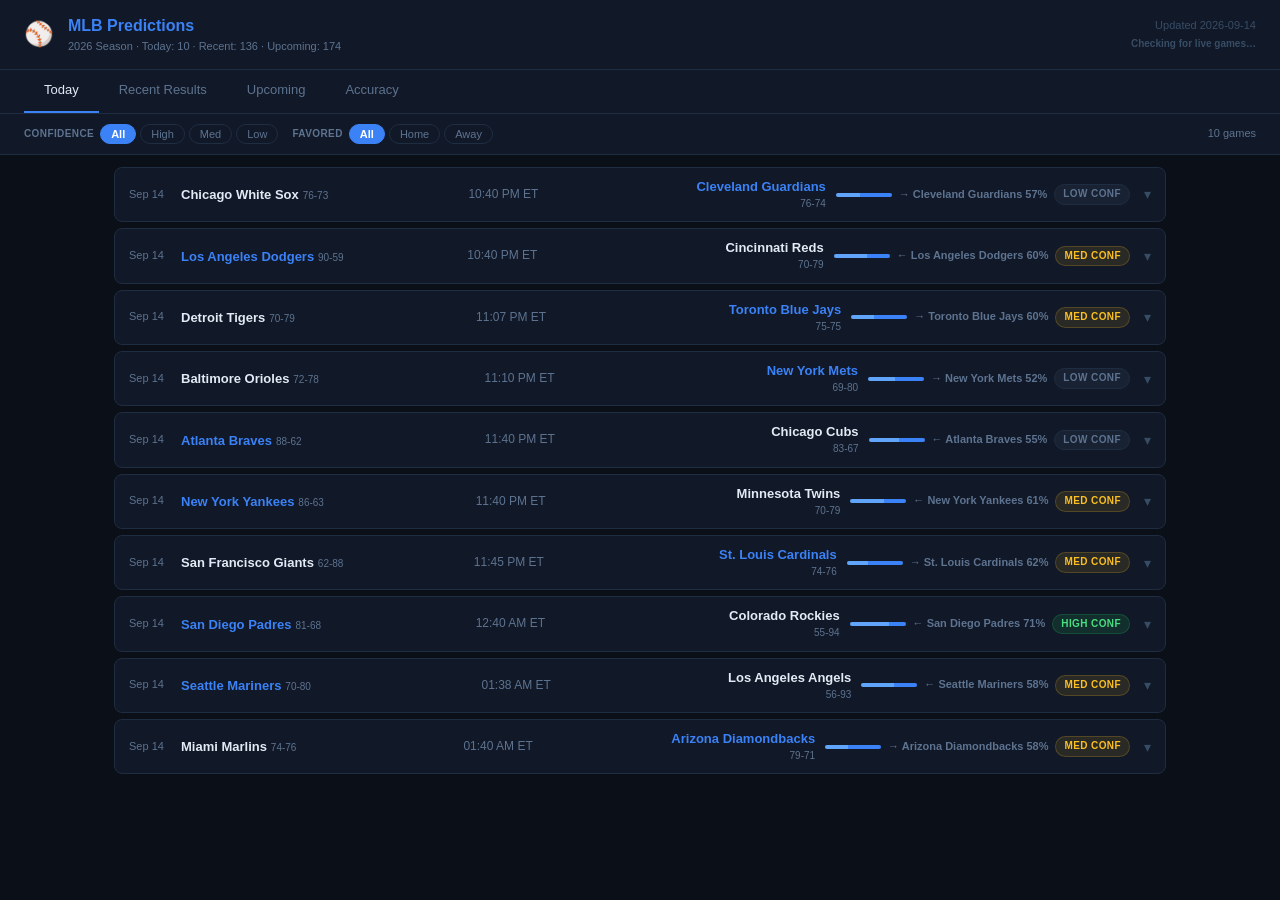
==== mlb.html @ 91c8cdf3 "Auto-refresh: MLB/NHL/NBA/NFL predictions 2026-09-14" ====
<!DOCTYPE html>
<html lang="en">
<head>
<meta charset="UTF-8">
<meta name="viewport" content="width=device-width, initial-scale=1.0">
<title>MLB Predictions — 2026 Season</title>
<style>:root {
  --bg:     #0b0f17;
  --bg2:    #111827;
  --bg3:    #1a2235;
  --border: #1f2d42;
  --text:   #e2eaf5;
  --muted:  #5d7390;
  --dim:    #374d66;
}
*, *::before, *::after { box-sizing: border-box; margin: 0; padding: 0; }
body {
  background: var(--bg); color: var(--text);
  font-family: -apple-system, BlinkMacSystemFont, "Segoe UI", sans-serif;
  font-size: 14px; line-height: 1.45;
}

/* ── Header ── */
.page-header {
  display: flex; align-items: center; gap: 14px;
  padding: 14px 24px; background: var(--bg2);
  border-bottom: 1px solid var(--border);
}
.hdr-emoji { font-size: 24px; }
.hdr-info  { flex: 1; }
.hdr-name  { font-size: 16px; font-weight: 700; color: #3b82f6; }
.hdr-sub   { font-size: 11px; color: var(--muted); margin-top: 2px; }
.hdr-right { display: flex; flex-direction: column; align-items: flex-end; gap: 3px; }
.hdr-date  { font-size: 11px; color: var(--dim); }
.live-status { font-size: 10px; font-weight: 700; color: var(--dim); transition: color .3s; }
.live-status.is-live { color: #4ade80; }

/* ── Sub-nav ── */
.sub-nav {
  display: flex; background: var(--bg2);
  border-bottom: 1px solid var(--border); padding: 0 24px;
}
.sub-tab {
  padding: 11px 20px; font-size: 13px; font-weight: 500; color: var(--muted);
  border-bottom: 2px solid transparent; cursor: pointer;
  transition: color .15s, border-color .15s; user-select: none; white-space: nowrap;
}
.sub-tab:hover { color: var(--text); }
.sub-tab.active { color: var(--text); border-color: #3b82f6; }
.sub-panel { display: none; }
.sub-panel.active { display: block; }

/* ── Filter bar ── */
.filter-bar {
  display: flex; flex-wrap: wrap; align-items: center; gap: 6px 14px;
  padding: 10px 24px; background: var(--bg2);
  border-bottom: 1px solid var(--border);
  position: sticky; top: 0; z-index: 10;
}
.fg { display: flex; align-items: center; gap: 4px; }
.fl { font-size: 10px; font-weight: 700; color: var(--muted);
      text-transform: uppercase; letter-spacing: .4px; margin-right: 2px; white-space: nowrap; }
.fb {
  font-size: 11px; font-weight: 500; padding: 3px 10px; border-radius: 20px;
  background: transparent; color: var(--muted);
  border: 1px solid var(--border); cursor: pointer; transition: all .15s; white-space: nowrap;
}
.fb:hover  { color: var(--text); border-color: var(--dim); }
.fb.active { background: #3b82f6; color: #fff; border-color: #3b82f6; font-weight: 600; }
.team-select {
  font-size: 11px; padding: 3px 8px; border-radius: 6px;
  background: var(--bg3); color: var(--text);
  border: 1px solid var(--border); cursor: pointer; max-width: 180px;
}
.team-search {
  font-size: 11px; padding: 3px 10px; border-radius: 6px;
  background: var(--bg3); color: var(--text);
  border: 1px solid var(--border); width: 150px; outline: none;
}
.team-search::placeholder { color: var(--muted); }
.game-count { margin-left: auto; font-size: 11px; color: var(--muted); white-space: nowrap; }

/* ── Game list ── */
.game-list { max-width: 1100px; margin: 0 auto; padding: 12px 24px 32px; }

/* ── Game row ── */
.game-row {
  background: var(--bg2); border: 1px solid var(--border);
  border-radius: 8px; margin-bottom: 6px; overflow: hidden; transition: border-color .15s;
}
.game-row:hover { border-color: #3b82f6aa; }
.game-row.is-live { border-color: rgba(74,222,128,.4); }
@keyframes flash { 0%,100%{opacity:1;} 50%{opacity:.5;} }
.game-row.just-updated { animation: flash .5s ease; }

.row-main {
  display: flex; align-items: center; gap: 10px;
  padding: 10px 14px; cursor: pointer; user-select: none;
}
.row-main:hover { background: rgba(255,255,255,.02); }

.row-date { font-size: 11px; color: var(--muted); min-width: 42px; flex-shrink: 0; }

.row-teams { display: flex; align-items: center; gap: 8px; flex: 1; min-width: 0; }
.row-team  { flex: 1; min-width: 0; }
.row-team.right { align-items: flex-end; display: flex; flex-direction: column; }
.rtn {
  font-size: 13px; font-weight: 600; white-space: nowrap;
  overflow: hidden; text-overflow: ellipsis; color: var(--text);
}
.row-team.fav    .rtn { color: #3b82f6; }
.row-team.winner .rtn { color: #4ade80; }
.rrec { font-size: 10px; color: var(--muted); }

.row-score, .row-time {
  flex-shrink: 0; text-align: center; min-width: 82px; padding: 0 6px;
}
.sc      { font-size: 16px; font-weight: 700; letter-spacing: -.3px; display: block; }
.sc.live { color: #4ade80; }
.sc-lbl  { font-size: 9px; color: var(--muted); text-transform: uppercase; letter-spacing: .7px; }
.row-time { font-size: 12px; color: var(--muted); }
.live-badge-inline { font-size: 9px; font-weight: 800; color: #4ade80; display: block;
                     letter-spacing: .5px; animation: pulse 1.4s ease-in-out infinite; }
.status-line { font-size: 10px; color: var(--muted); display: block; margin-top: 1px; }

.row-meta { display: flex; align-items: center; gap: 7px; flex-shrink: 0; }
.row-bar  { width: 56px; height: 4px; border-radius: 2px;
            background: var(--border); overflow: hidden; display: flex; }
.rb-away  { background: #60a5fa; height: 100%; }
.rb-home  { background: #3b82f6; height: 100%; flex: 1; }
.row-pick { font-size: 11px; font-weight: 600; color: var(--muted); white-space: nowrap; min-width: 84px; }
.result-area { display: flex; align-items: center; }
.expand-btn { font-size: 14px; color: var(--dim); transition: transform .2s; flex-shrink: 0; }
.row-main.open .expand-btn { transform: rotate(180deg); }

/* ── Row detail ── */
.row-detail { display: none; border-top: 1px solid var(--border); }
.row-detail.open { display: block; }
.detail-inner { padding: 14px 16px 16px; }

/* Pre-game stats table */
.detail-stats { width: 100%; border-collapse: collapse; max-width: 520px; margin: 0 auto; }
.detail-stats th {
  font-size: 10px; font-weight: 700; color: var(--muted);
  text-transform: uppercase; letter-spacing: .4px; padding: 0 0 8px;
}
.ds-away { width: 30%; text-align: left;  font-weight: 600; color: var(--muted); }
.ds-home { width: 30%; text-align: right; font-weight: 600; color: var(--muted); }
.ds-lbl  { width: 40%; text-align: center; font-size: 10px; font-weight: 600;
           color: var(--dim); text-transform: uppercase; letter-spacing: .35px; }
.detail-stats th.ds-away { text-align: left; }
.detail-stats th.ds-home { text-align: right; }
.detail-stats td { padding: 3px 0; font-size: 12px; }
.detail-stats td.better { color: #3b82f6 !important; }
.detail-stats td.worse  { color: var(--dim) !important; }

/* Live boxscore */
.boxscore { max-width: 600px; margin: 0 auto; }
.bs-section { margin-bottom: 14px; }
.bs-title { font-size: 10px; font-weight: 700; color: var(--muted);
            text-transform: uppercase; letter-spacing: .5px; margin-bottom: 6px; }
.linescore { width: 100%; border-collapse: collapse; font-size: 12px; margin-bottom: 12px; }
.linescore th { text-align: center; padding: 3px 6px; font-size: 10px; font-weight: 700;
                color: var(--muted); border-bottom: 1px solid var(--border); }
.linescore th.ls-team { text-align: left; }
.linescore td { text-align: center; padding: 4px 6px; }
.linescore td.ls-team { text-align: left; font-weight: 600; font-size: 12px; }
.linescore td.ls-total { font-weight: 700; color: var(--text); border-left: 1px solid var(--border); }
.linescore tr:last-child td { border-top: 1px solid var(--border); }
.linescore td.cur-period { background: rgba(255,255,255,.04); }

.stat-blocks { display: grid; grid-template-columns: 1fr 1fr; gap: 10px; }
.stat-block { background: var(--bg3); border-radius: 6px; padding: 10px 12px; }
.stat-block-title { font-size: 10px; font-weight: 700; color: var(--muted);
                    text-transform: uppercase; letter-spacing: .4px; margin-bottom: 6px; }
.player-stat { display: flex; justify-content: space-between; font-size: 11px;
               padding: 2px 0; border-bottom: 1px solid var(--border); }
.player-stat:last-child { border-bottom: none; }
.ps-name { color: var(--text); font-weight: 500; }
.ps-val  { color: #3b82f6; font-weight: 700; font-size: 10px; font-variant-numeric: tabular-nums; }
.bs-loading { text-align: center; padding: 20px; color: var(--muted); font-size: 12px; }
.bs-divider { border: none; border-top: 1px solid var(--border); margin: 10px 0; }

/* ── Pills ── */
.pill {
  font-size: 10px; font-weight: 700; letter-spacing: .4px;
  padding: 2px 8px; border-radius: 20px; text-transform: uppercase; white-space: nowrap;
}
.conf-high    { background: rgba(34,197,94,.13);  color: #4ade80; border: 1px solid rgba(34,197,94,.22); }
.conf-med     { background: rgba(251,191,36,.1);  color: #fbbf24; border: 1px solid rgba(251,191,36,.2); }
.conf-low     { background: rgba(93,115,144,.1);  color: var(--muted); border: 1px solid var(--border); }
.pill-correct { background: rgba(34,197,94,.13);  color: #4ade80; border: 1px solid rgba(34,197,94,.22); }
.pill-wrong   { background: rgba(239,68,68,.13);  color: #f87171; border: 1px solid rgba(239,68,68,.22); }
.pill-live    { background: rgba(74,222,128,.15); color: #4ade80; border: 1px solid rgba(74,222,128,.3);
                animation: pulse 1.8s ease-in-out infinite; }
@keyframes pulse { 0%,100%{opacity:1;} 50%{opacity:.4;} }

/* ── Accuracy tab ── */
.acc-grid {
  display: grid; grid-template-columns: repeat(auto-fill, minmax(130px,1fr));
  gap: 10px; max-width: 900px; margin: 20px auto 0; padding: 0 24px;
}
.acc-card { background: var(--bg2); border: 1px solid var(--border);
            border-radius: 10px; padding: 14px 12px; text-align: center; }
.acc-card.acc-hi .acc-big { color: #4ade80; }
.acc-card.acc-md .acc-big { color: #fbbf24; }
.acc-card.acc-lo .acc-big { color: var(--muted); }
.acc-big { font-size: 22px; font-weight: 700; }
.acc-lbl { font-size: 10px; color: var(--muted); margin-top: 4px; }

.acc-section-tabs {
  display: flex; gap: 2px; padding: 14px 24px 0; border-bottom: 1px solid var(--border);
  background: var(--bg);
}
.acc-stab {
  padding: 8px 18px; font-size: 13px; font-weight: 500; color: var(--muted);
  border: 1px solid var(--border); border-bottom: none; border-radius: 6px 6px 0 0;
  cursor: pointer; background: var(--bg2); transition: all .15s;
}
.acc-stab.active { color: var(--text); background: var(--bg3); border-color: #3b82f6; }

.acc-table { width: 100%; border-collapse: collapse; font-size: 13px; }
.acc-table th {
  text-align: left; padding: 9px 14px; color: var(--muted);
  border-bottom: 1px solid var(--border);
  font-size: 10px; font-weight: 700; text-transform: uppercase; letter-spacing: .4px;
  cursor: pointer; white-space: nowrap;
}
.acc-table th:hover { color: var(--text); }
.acc-table td { padding: 9px 14px; border-bottom: 1px solid var(--border); font-size: 12px; }
.acc-table tr:last-child td { border-bottom: none; }
.acc-table tr:hover td { background: var(--bg3); }
.acc-ok   { color: #4ade80; font-weight: 700; }
.acc-warn { color: #fbbf24; font-weight: 700; }
.acc-no   { color: #f87171; font-weight: 700; }
.prob-txt { color: var(--muted); font-size: 11px; }
.vs-sep   { color: var(--dim); font-size: 10px; }
.matchup-cell { font-size: 12px; }
.team-name-cell { font-weight: 600; }

/* ── Empty ── */
.empty { text-align: center; padding: 80px 20px; color: var(--muted); font-size: 15px; }
.e-icon { font-size: 36px; display: block; margin-bottom: 10px; opacity: .3; }

@media (max-width: 700px) {
  .row-bar, .row-date { display: none; }
  .row-pick { min-width: 70px; font-size: 10px; }
  .game-list { padding: 8px 12px 24px; }
  .filter-bar { padding: 8px 12px; }
  .stat-blocks { grid-template-columns: 1fr; }
}
</style>
</head>
<body data-sport="mlb" data-espn-path="baseball/mlb">

<div class="page-header">
  <div class="hdr-emoji">⚾</div>
  <div class="hdr-info">
    <div class="hdr-name">MLB Predictions</div>
    <div class="hdr-sub">2026 Season  ·  Today: 10  ·  Recent: 136  ·  Upcoming: 174</div>
  </div>
  <div class="hdr-right">
    <div class="hdr-date">Updated 2026-09-14</div>
    <div class="live-status" id="live-indicator">Checking for live games…</div>
  </div>
</div>

<div class="sub-nav">
  <div class="sub-tab active" onclick="sw(this,'today')">Today</div>
  <div class="sub-tab" onclick="sw(this,'recent')">Recent Results</div>
  <div class="sub-tab" onclick="sw(this,'upcoming')">Upcoming</div>
  <div class="sub-tab" onclick="sw(this,'accuracy')">Accuracy</div>
</div>

<div id="tab-today"    class="sub-panel active"><div class="filter-bar" id="fb-today"><div class="fg"><span class="fl">Confidence</span><button class="fb active" data-tab="today" data-filter="conf" data-value="all" onclick="setFilter(this)">All</button><button class="fb" data-tab="today" data-filter="conf" data-value="high" onclick="setFilter(this)">High</button><button class="fb" data-tab="today" data-filter="conf" data-value="med" onclick="setFilter(this)">Med</button><button class="fb" data-tab="today" data-filter="conf" data-value="low" onclick="setFilter(this)">Low</button></div><div class="fg"><span class="fl">Favored</span><button class="fb active" data-tab="today" data-filter="pick" data-value="all" onclick="setFilter(this)">All</button><button class="fb" data-tab="today" data-filter="pick" data-value="home" onclick="setFilter(this)">Home</button><button class="fb" data-tab="today" data-filter="pick" data-value="away" onclick="setFilter(this)">Away</button></div><span class="game-count" id="count-today">10 games</span></div><div class="game-list" id="list-today"><div class="game-row"
     data-conf="low"
     data-pick="home"
     data-result=""
     data-date="2026-09-14"
     data-status="scheduled"
     data-game-id="401816934"
     data-away="Chicago White Sox"
     data-home="Cleveland Guardians"
     data-pred="home"
     data-espn-path="baseball/mlb">
  <div class="row-main" onclick="toggleRow('det-today-0',this,'401816934','scheduled')">
    <span class="row-date">Sep 14</span>
    <div class="row-teams">
      <div class="row-team">
        <span class="rtn">Chicago White Sox</span>
        <span class="rrec">76-73</span>
      </div>
      <div class="row-time" id="ctr-401816934">10:40 PM ET</div>
      <div class="row-team right fav">
        <span class="rtn">Cleveland Guardians</span>
        <span class="rrec">76-74</span>
      </div>
    </div>
    <div class="row-meta">
      <div class="row-bar"><div class="rb-away" style="width:43.4%"></div><div class="rb-home" style="width:56.6%"></div></div>
      <span class="row-pick">→ Cleveland Guardians 57%</span>
      <span class="pill conf-low">LOW CONF</span>
      <span class="result-area"></span>
      <span class="expand-btn">▾</span>
    </div>
  </div>
  <div class="row-detail" id="det-today-0">
    <div class="detail-inner"><table class="detail-stats pregame-stats">
      <thead><tr>
        <th class="ds-away">Chicago White Sox</th>
        <th class="ds-lbl">SEASON STATS</th>
        <th class="ds-home">Cleveland Guardians</th>
      </tr></thead>
      <tbody><tr><td class="ds-away better">0.510</td><td class="ds-lbl">Win%</td><td class="ds-home worse">0.507</td></tr><tr><td class="ds-away better">0.523</td><td class="ds-lbl">Pyth Win%</td><td class="ds-home worse">0.495</td></tr><tr><td class="ds-away better">0.230</td><td class="ds-lbl">Run Diff/G</td><td class="ds-home worse">-0.050</td></tr><tr><td class="ds-away better">4.7</td><td class="ds-lbl">RS/G</td><td class="ds-home worse">4.1</td></tr><tr><td class="ds-away ">NA</td><td class="ds-lbl">Team ERA</td><td class="ds-home ">NA</td></tr></tbody>
    </table></div>
  </div>
</div><div class="game-row"
     data-conf="med"
     data-pick="away"
     data-result=""
     data-date="2026-09-14"
     data-status="scheduled"
     data-game-id="401816936"
     data-away="Los Angeles Dodgers"
     data-home="Cincinnati Reds"
     data-pred="away"
     data-espn-path="baseball/mlb">
  <div class="row-main" onclick="toggleRow('det-today-1',this,'401816936','scheduled')">
    <span class="row-date">Sep 14</span>
    <div class="row-teams">
      <div class="row-team fav">
        <span class="rtn">Los Angeles Dodgers</span>
        <span class="rrec">90-59</span>
      </div>
      <div class="row-time" id="ctr-401816936">10:40 PM ET</div>
      <div class="row-team right">
        <span class="rtn">Cincinnati Reds</span>
        <span class="rrec">70-79</span>
      </div>
    </div>
    <div class="row-meta">
      <div class="row-bar"><div class="rb-away" style="width:59.8%"></div><div class="rb-home" style="width:40.2%"></div></div>
      <span class="row-pick">← Los Angeles Dodgers 60%</span>
      <span class="pill conf-med">MED CONF</span>
      <span class="result-area"></span>
      <span class="expand-btn">▾</span>
    </div>
  </div>
  <div class="row-detail" id="det-today-1">
    <div class="detail-inner"><table class="detail-stats pregame-stats">
      <thead><tr>
        <th class="ds-away">Los Angeles Dodgers</th>
        <th class="ds-lbl">SEASON STATS</th>
        <th class="ds-home">Cincinnati Reds</th>
      </tr></thead>
      <tbody><tr><td class="ds-away better">0.604</td><td class="ds-lbl">Win%</td><td class="ds-home worse">0.470</td></tr><tr><td class="ds-away better">0.617</td><td class="ds-lbl">Pyth Win%</td><td class="ds-home worse">0.406</td></tr><tr><td class="ds-away better">1.1</td><td class="ds-lbl">Run Diff/G</td><td class="ds-home worse">-0.970</td></tr><tr><td class="ds-away better">5.0</td><td class="ds-lbl">RS/G</td><td class="ds-home worse">4.2</td></tr><tr><td class="ds-away ">NA</td><td class="ds-lbl">Team ERA</td><td class="ds-home ">NA</td></tr></tbody>
    </table></div>
  </div>
</div><div class="game-row"
     data-conf="med"
     data-pick="home"
     data-result=""
     data-date="2026-09-14"
     data-status="scheduled"
     data-game-id="401816935"
     data-away="Detroit Tigers"
     data-home="Toronto Blue Jays"
     data-pred="home"
     data-espn-path="baseball/mlb">
  <div class="row-main" onclick="toggleRow('det-today-2',this,'401816935','scheduled')">
    <span class="row-date">Sep 14</span>
    <div class="row-teams">
      <div class="row-team">
        <span class="rtn">Detroit Tigers</span>
        <span class="rrec">70-79</span>
      </div>
      <div class="row-time" id="ctr-401816935">11:07 PM ET</div>
      <div class="row-team right fav">
        <span class="rtn">Toronto Blue Jays</span>
        <span class="rrec">75-75</span>
      </div>
    </div>
    <div class="row-meta">
      <div class="row-bar"><div class="rb-away" style="width:40.0%"></div><div class="rb-home" style="width:60.0%"></div></div>
      <span class="row-pick">→ Toronto Blue Jays 60%</span>
      <span class="pill conf-med">MED CONF</span>
      <span class="result-area"></span>
      <span class="expand-btn">▾</span>
    </div>
  </div>
  <div class="row-detail" id="det-today-2">
    <div class="detail-inner"><table class="detail-stats pregame-stats">
      <thead><tr>
        <th class="ds-away">Detroit Tigers</th>
        <th class="ds-lbl">SEASON STATS</th>
        <th class="ds-home">Toronto Blue Jays</th>
      </tr></thead>
      <tbody><tr><td class="ds-away worse">0.470</td><td class="ds-lbl">Win%</td><td class="ds-home better">0.500</td></tr><tr><td class="ds-away better">0.551</td><td class="ds-lbl">Pyth Win%</td><td class="ds-home worse">0.477</td></tr><tr><td class="ds-away better">0.470</td><td class="ds-lbl">Run Diff/G</td><td class="ds-home worse">-0.210</td></tr><tr><td class="ds-away better">4.5</td><td class="ds-lbl">RS/G</td><td class="ds-home worse">4.0</td></tr><tr><td class="ds-away ">NA</td><td class="ds-lbl">Team ERA</td><td class="ds-home ">NA</td></tr></tbody>
    </table></div>
  </div>
</div><div class="game-row"
     data-conf="low"
     data-pick="home"
     data-result=""
     data-date="2026-09-14"
     data-status="scheduled"
     data-game-id="401816933"
     data-away="Baltimore Orioles"
     data-home="New York Mets"
     data-pred="home"
     data-espn-path="baseball/mlb">
  <div class="row-main" onclick="toggleRow('det-today-3',this,'401816933','scheduled')">
    <span class="row-date">Sep 14</span>
    <div class="row-teams">
      <div class="row-team">
        <span class="rtn">Baltimore Orioles</span>
        <span class="rrec">72-78</span>
      </div>
      <div class="row-time" id="ctr-401816933">11:10 PM ET</div>
      <div class="row-team right fav">
        <span class="rtn">New York Mets</span>
        <span class="rrec">69-80</span>
      </div>
    </div>
    <div class="row-meta">
      <div class="row-bar"><div class="rb-away" style="width:47.5%"></div><div class="rb-home" style="width:52.5%"></div></div>
      <span class="row-pick">→ New York Mets 52%</span>
      <span class="pill conf-low">LOW CONF</span>
      <span class="result-area"></span>
      <span class="expand-btn">▾</span>
    </div>
  </div>
  <div class="row-detail" id="det-today-3">
    <div class="detail-inner"><table class="detail-stats pregame-stats">
      <thead><tr>
        <th class="ds-away">Baltimore Orioles</th>
        <th class="ds-lbl">SEASON STATS</th>
        <th class="ds-home">New York Mets</th>
      </tr></thead>
      <tbody><tr><td class="ds-away better">0.480</td><td class="ds-lbl">Win%</td><td class="ds-home worse">0.463</td></tr><tr><td class="ds-away better">0.477</td><td class="ds-lbl">Pyth Win%</td><td class="ds-home worse">0.476</td></tr><tr><td class="ds-away ">-0.230</td><td class="ds-lbl">Run Diff/G</td><td class="ds-home ">-0.230</td></tr><tr><td class="ds-away better">4.5</td><td class="ds-lbl">RS/G</td><td class="ds-home worse">4.3</td></tr><tr><td class="ds-away ">NA</td><td class="ds-lbl">Team ERA</td><td class="ds-home ">NA</td></tr></tbody>
    </table></div>
  </div>
</div><div class="game-row"
     data-conf="low"
     data-pick="away"
     data-result=""
     data-date="2026-09-14"
     data-status="scheduled"
     data-game-id="401816937"
     data-away="Atlanta Braves"
     data-home="Chicago Cubs"
     data-pred="away"
     data-espn-path="baseball/mlb">
  <div class="row-main" onclick="toggleRow('det-today-4',this,'401816937','scheduled')">
    <span class="row-date">Sep 14</span>
    <div class="row-teams">
      <div class="row-team fav">
        <span class="rtn">Atlanta Braves</span>
        <span class="rrec">88-62</span>
      </div>
      <div class="row-time" id="ctr-401816937">11:40 PM ET</div>
      <div class="row-team right">
        <span class="rtn">Chicago Cubs</span>
        <span class="rrec">83-67</span>
      </div>
    </div>
    <div class="row-meta">
      <div class="row-bar"><div class="rb-away" style="width:54.7%"></div><div class="rb-home" style="width:45.3%"></div></div>
      <span class="row-pick">← Atlanta Braves 55%</span>
      <span class="pill conf-low">LOW CONF</span>
      <span class="result-area"></span>
      <span class="expand-btn">▾</span>
    </div>
  </div>
  <div class="row-detail" id="det-today-4">
    <div class="detail-inner"><table class="detail-stats pregame-stats">
      <thead><tr>
        <th class="ds-away">Atlanta Braves</th>
        <th class="ds-lbl">SEASON STATS</th>
        <th class="ds-home">Chicago Cubs</th>
      </tr></thead>
      <tbody><tr><td class="ds-away better">0.587</td><td class="ds-lbl">Win%</td><td class="ds-home worse">0.553</td></tr><tr><td class="ds-away worse">0.583</td><td class="ds-lbl">Pyth Win%</td><td class="ds-home better">0.586</td></tr><tr><td class="ds-away worse">0.770</td><td class="ds-lbl">Run Diff/G</td><td class="ds-home better">0.920</td></tr><tr><td class="ds-away worse">4.6</td><td class="ds-lbl">RS/G</td><td class="ds-home better">5.3</td></tr><tr><td class="ds-away ">NA</td><td class="ds-lbl">Team ERA</td><td class="ds-home ">NA</td></tr></tbody>
    </table></div>
  </div>
</div><div class="game-row"
     data-conf="med"
     data-pick="away"
     data-result=""
     data-date="2026-09-14"
     data-status="scheduled"
     data-game-id="401816938"
     data-away="New York Yankees"
     data-home="Minnesota Twins"
     data-pred="away"
     data-espn-path="baseball/mlb">
  <div class="row-main" onclick="toggleRow('det-today-5',this,'401816938','scheduled')">
    <span class="row-date">Sep 14</span>
    <div class="row-teams">
      <div class="row-team fav">
        <span class="rtn">New York Yankees</span>
        <span class="rrec">86-63</span>
      </div>
      <div class="row-time" id="ctr-401816938">11:40 PM ET</div>
      <div class="row-team right">
        <span class="rtn">Minnesota Twins</span>
        <span class="rrec">70-79</span>
      </div>
    </div>
    <div class="row-meta">
      <div class="row-bar"><div class="rb-away" style="width:60.8%"></div><div class="rb-home" style="width:39.2%"></div></div>
      <span class="row-pick">← New York Yankees 61%</span>
      <span class="pill conf-med">MED CONF</span>
      <span class="result-area"></span>
      <span class="expand-btn">▾</span>
    </div>
  </div>
  <div class="row-detail" id="det-today-5">
    <div class="detail-inner"><table class="detail-stats pregame-stats">
      <thead><tr>
        <th class="ds-away">New York Yankees</th>
        <th class="ds-lbl">SEASON STATS</th>
        <th class="ds-home">Minnesota Twins</th>
      </tr></thead>
      <tbody><tr><td class="ds-away better">0.577</td><td class="ds-lbl">Win%</td><td class="ds-home worse">0.470</td></tr><tr><td class="ds-away better">0.592</td><td class="ds-lbl">Pyth Win%</td><td class="ds-home worse">0.460</td></tr><tr><td class="ds-away better">0.840</td><td class="ds-lbl">Run Diff/G</td><td class="ds-home worse">-0.420</td></tr><tr><td class="ds-away worse">4.5</td><td class="ds-lbl">RS/G</td><td class="ds-home better">4.6</td></tr><tr><td class="ds-away ">NA</td><td class="ds-lbl">Team ERA</td><td class="ds-home ">NA</td></tr></tbody>
    </table></div>
  </div>
</div><div class="game-row"
     data-conf="med"
     data-pick="home"
     data-result=""
     data-date="2026-09-14"
     data-status="scheduled"
     data-game-id="401816939"
     data-away="San Francisco Giants"
     data-home="St. Louis Cardinals"
     data-pred="home"
     data-espn-path="baseball/mlb">
  <div class="row-main" onclick="toggleRow('det-today-6',this,'401816939','scheduled')">
    <span class="row-date">Sep 14</span>
    <div class="row-teams">
      <div class="row-team">
        <span class="rtn">San Francisco Giants</span>
        <span class="rrec">62-88</span>
      </div>
      <div class="row-time" id="ctr-401816939">11:45 PM ET</div>
      <div class="row-team right fav">
        <span class="rtn">St. Louis Cardinals</span>
        <span class="rrec">74-76</span>
      </div>
    </div>
    <div class="row-meta">
      <div class="row-bar"><div class="rb-away" style="width:37.7%"></div><div class="rb-home" style="width:62.3%"></div></div>
      <span class="row-pick">→ St. Louis Cardinals 62%</span>
      <span class="pill conf-med">MED CONF</span>
      <span class="result-area"></span>
      <span class="expand-btn">▾</span>
    </div>
  </div>
  <div class="row-detail" id="det-today-6">
    <div class="detail-inner"><table class="detail-stats pregame-stats">
      <thead><tr>
        <th class="ds-away">San Francisco Giants</th>
        <th class="ds-lbl">SEASON STATS</th>
        <th class="ds-home">St. Louis Cardinals</th>
      </tr></thead>
      <tbody><tr><td class="ds-away worse">0.413</td><td class="ds-lbl">Win%</td><td class="ds-home better">0.493</td></tr><tr><td class="ds-away worse">0.448</td><td class="ds-lbl">Pyth Win%</td><td class="ds-home better">0.495</td></tr><tr><td class="ds-away worse">-0.510</td><td class="ds-lbl">Run Diff/G</td><td class="ds-home better">-0.050</td></tr><tr><td class="ds-away worse">4.2</td><td class="ds-lbl">RS/G</td><td class="ds-home better">4.5</td></tr><tr><td class="ds-away ">NA</td><td class="ds-lbl">Team ERA</td><td class="ds-home ">NA</td></tr></tbody>
    </table></div>
  </div>
</div><div class="game-row"
     data-conf="high"
     data-pick="away"
     data-result=""
     data-date="2026-09-14"
     data-status="scheduled"
     data-game-id="401816940"
     data-away="San Diego Padres"
     data-home="Colorado Rockies"
     data-pred="away"
     data-espn-path="baseball/mlb">
  <div class="row-main" onclick="toggleRow('det-today-7',this,'401816940','scheduled')">
    <span class="row-date">Sep 14</span>
    <div class="row-teams">
      <div class="row-team fav">
        <span class="rtn">San Diego Padres</span>
        <span class="rrec">81-68</span>
      </div>
      <div class="row-time" id="ctr-401816940">12:40 AM ET</div>
      <div class="row-team right">
        <span class="rtn">Colorado Rockies</span>
        <span class="rrec">55-94</span>
      </div>
    </div>
    <div class="row-meta">
      <div class="row-bar"><div class="rb-away" style="width:70.9%"></div><div class="rb-home" style="width:29.1%"></div></div>
      <span class="row-pick">← San Diego Padres 71%</span>
      <span class="pill conf-high">HIGH CONF</span>
      <span class="result-area"></span>
      <span class="expand-btn">▾</span>
    </div>
  </div>
  <div class="row-detail" id="det-today-7">
    <div class="detail-inner"><table class="detail-stats pregame-stats">
      <thead><tr>
        <th class="ds-away">San Diego Padres</th>
        <th class="ds-lbl">SEASON STATS</th>
        <th class="ds-home">Colorado Rockies</th>
      </tr></thead>
      <tbody><tr><td class="ds-away better">0.544</td><td class="ds-lbl">Win%</td><td class="ds-home worse">0.369</td></tr><tr><td class="ds-away better">0.516</td><td class="ds-lbl">Pyth Win%</td><td class="ds-home worse">0.402</td></tr><tr><td class="ds-away better">0.150</td><td class="ds-lbl">Run Diff/G</td><td class="ds-home worse">-1.1</td></tr><tr><td class="ds-away worse">4.3</td><td class="ds-lbl">RS/G</td><td class="ds-home better">4.7</td></tr><tr><td class="ds-away ">NA</td><td class="ds-lbl">Team ERA</td><td class="ds-home ">NA</td></tr></tbody>
    </table></div>
  </div>
</div><div class="game-row"
     data-conf="med"
     data-pick="away"
     data-result=""
     data-date="2026-09-14"
     data-status="scheduled"
     data-game-id="401816942"
     data-away="Seattle Mariners"
     data-home="Los Angeles Angels"
     data-pred="away"
     data-espn-path="baseball/mlb">
  <div class="row-main" onclick="toggleRow('det-today-8',this,'401816942','scheduled')">
    <span class="row-date">Sep 14</span>
    <div class="row-teams">
      <div class="row-team fav">
        <span class="rtn">Seattle Mariners</span>
        <span class="rrec">70-80</span>
      </div>
      <div class="row-time" id="ctr-401816942">01:38 AM ET</div>
      <div class="row-team right">
        <span class="rtn">Los Angeles Angels</span>
        <span class="rrec">56-93</span>
      </div>
    </div>
    <div class="row-meta">
      <div class="row-bar"><div class="rb-away" style="width:58.1%"></div><div class="rb-home" style="width:41.9%"></div></div>
      <span class="row-pick">← Seattle Mariners 58%</span>
      <span class="pill conf-med">MED CONF</span>
      <span class="result-area"></span>
      <span class="expand-btn">▾</span>
    </div>
  </div>
  <div class="row-detail" id="det-today-8">
    <div class="detail-inner"><table class="detail-stats pregame-stats">
      <thead><tr>
        <th class="ds-away">Seattle Mariners</th>
        <th class="ds-lbl">SEASON STATS</th>
        <th class="ds-home">Los Angeles Angels</th>
      </tr></thead>
      <tbody><tr><td class="ds-away better">0.467</td><td class="ds-lbl">Win%</td><td class="ds-home worse">0.376</td></tr><tr><td class="ds-away better">0.459</td><td class="ds-lbl">Pyth Win%</td><td class="ds-home worse">0.446</td></tr><tr><td class="ds-away better">-0.390</td><td class="ds-lbl">Run Diff/G</td><td class="ds-home worse">-0.510</td></tr><tr><td class="ds-away better">4.1</td><td class="ds-lbl">RS/G</td><td class="ds-home worse">4.0</td></tr><tr><td class="ds-away ">NA</td><td class="ds-lbl">Team ERA</td><td class="ds-home ">NA</td></tr></tbody>
    </table></div>
  </div>
</div><div class="game-row"
     data-conf="med"
     data-pick="home"
     data-result=""
     data-date="2026-09-14"
     data-status="scheduled"
     data-game-id="401816941"
     data-away="Miami Marlins"
     data-home="Arizona Diamondbacks"
     data-pred="home"
     data-espn-path="baseball/mlb">
  <div class="row-main" onclick="toggleRow('det-today-9',this,'401816941','scheduled')">
    <span class="row-date">Sep 14</span>
    <div class="row-teams">
      <div class="row-team">
        <span class="rtn">Miami Marlins</span>
        <span class="rrec">74-76</span>
      </div>
      <div class="row-time" id="ctr-401816941">01:40 AM ET</div>
      <div class="row-team right fav">
        <span class="rtn">Arizona Diamondbacks</span>
        <span class="rrec">79-71</span>
      </div>
    </div>
    <div class="row-meta">
      <div class="row-bar"><div class="rb-away" style="width:41.7%"></div><div class="rb-home" style="width:58.3%"></div></div>
      <span class="row-pick">→ Arizona Diamondbacks 58%</span>
      <span class="pill conf-med">MED CONF</span>
      <span class="result-area"></span>
      <span class="expand-btn">▾</span>
    </div>
  </div>
  <div class="row-detail" id="det-today-9">
    <div class="detail-inner"><table class="detail-stats pregame-stats">
      <thead><tr>
        <th class="ds-away">Miami Marlins</th>
        <th class="ds-lbl">SEASON STATS</th>
        <th class="ds-home">Arizona Diamondbacks</th>
      </tr></thead>
      <tbody><tr><td class="ds-away worse">0.493</td><td class="ds-lbl">Win%</td><td class="ds-home better">0.527</td></tr><tr><td class="ds-away better">0.504</td><td class="ds-lbl">Pyth Win%</td><td class="ds-home worse">0.501</td></tr><tr><td class="ds-away better">0.040</td><td class="ds-lbl">Run Diff/G</td><td class="ds-home worse">0.010</td></tr><tr><td class="ds-away better">4.4</td><td class="ds-lbl">RS/G</td><td class="ds-home worse">4.4</td></tr><tr><td class="ds-away ">NA</td><td class="ds-lbl">Team ERA</td><td class="ds-home ">NA</td></tr></tbody>
    </table></div>
  </div>
</div></div></div>
<div id="tab-recent"   class="sub-panel"><div class="filter-bar" id="fb-recent"><div class="fg"><span class="fl">Result</span><button class="fb active" data-tab="recent" data-filter="result" data-value="all" onclick="setFilter(this)">All</button><button class="fb" data-tab="recent" data-filter="result" data-value="correct" onclick="setFilter(this)">✓ Correct</button><button class="fb" data-tab="recent" data-filter="result" data-value="wrong" onclick="setFilter(this)">✗ Wrong</button></div><div class="fg"><span class="fl">Confidence</span><button class="fb active" data-tab="recent" data-filter="conf" data-value="all" onclick="setFilter(this)">All</button><button class="fb" data-tab="recent" data-filter="conf" data-value="high" onclick="setFilter(this)">High</button><button class="fb" data-tab="recent" data-filter="conf" data-value="med" onclick="setFilter(this)">Med</button><button class="fb" data-tab="recent" data-filter="conf" data-value="low" onclick="setFilter(this)">Low</button></div><div class="fg"><span class="fl">Period</span><button class="fb active" data-tab="recent" data-filter="days" data-value="3" onclick="setFilter(this)">Last 3 days</button><button class="fb" data-tab="recent" data-filter="days" data-value="7" onclick="setFilter(this)">Last 7 days</button><button class="fb" data-tab="recent" data-filter="days" data-value="10" onclick="setFilter(this)">Last 10 days</button></div><span class="game-count" id="count-recent">136 games</span></div><div class="game-list" id="list-recent"><div class="game-row"
     data-conf="high"
     data-pick="home"
     data-result="correct"
     data-date="2026-09-13"
     data-status="final"
     data-game-id="401816920"
     data-away="Colorado Rockies"
     data-home="Detroit Tigers"
     data-pred="home"
     data-espn-path="baseball/mlb">
  <div class="row-main" onclick="toggleRow('det-recent-0',this,'401816920','final')">
    <span class="row-date">Sep 13</span>
    <div class="row-teams">
      <div class="row-team">
        <span class="rtn">Colorado Rockies</span>
        <span class="rrec">55-94</span>
      </div>
      <div class="row-score" id="ctr-401816920"><span class="sc">1–8</span><span class="sc-lbl">FINAL</span></div>
      <div class="row-team right winner">
        <span class="rtn">Detroit Tigers</span>
        <span class="rrec">70-79</span>
      </div>
    </div>
    <div class="row-meta">
      <div class="row-bar"><div class="rb-away" style="width:32.0%"></div><div class="rb-home" style="width:68.0%"></div></div>
      <span class="row-pick">→ Detroit Tigers 68%</span>
      <span class="pill conf-high">HIGH CONF</span>
      <span class="result-area"><span class="pill pill-correct">✓</span></span>
      <span class="expand-btn">▾</span>
    </div>
  </div>
  <div class="row-detail" id="det-recent-0">
    <div class="detail-inner"><table class="detail-stats pregame-stats">
      <thead><tr>
        <th class="ds-away">Colorado Rockies</th>
        <th class="ds-lbl">SEASON STATS</th>
        <th class="ds-home">Detroit Tigers</th>
      </tr></thead>
      <tbody><tr><td class="ds-away worse">0.369</td><td class="ds-lbl">Win%</td><td class="ds-home better">0.470</td></tr><tr><td class="ds-away worse">0.402</td><td class="ds-lbl">Pyth Win%</td><td class="ds-home better">0.551</td></tr><tr><td class="ds-away worse">-1.1</td><td class="ds-lbl">Run Diff/G</td><td class="ds-home better">0.470</td></tr><tr><td class="ds-away better">4.7</td><td class="ds-lbl">RS/G</td><td class="ds-home worse">4.5</td></tr><tr><td class="ds-away ">NA</td><td class="ds-lbl">Team ERA</td><td class="ds-home ">NA</td></tr></tbody>
    </table></div>
  </div>
</div><div class="game-row"
     data-conf="med"
     data-pick="home"
     data-result="correct"
     data-date="2026-09-13"
     data-status="final"
     data-game-id="401816918"
     data-away="Los Angeles Angels"
     data-home="Washington Nationals"
     data-pred="home"
     data-espn-path="baseball/mlb">
  <div class="row-main" onclick="toggleRow('det-recent-1',this,'401816918','final')">
    <span class="row-date">Sep 13</span>
    <div class="row-teams">
      <div class="row-team">
        <span class="rtn">Los Angeles Angels</span>
        <span class="rrec">56-93</span>
      </div>
      <div class="row-score" id="ctr-401816918"><span class="sc">5–6</span><span class="sc-lbl">FINAL</span></div>
      <div class="row-team right winner">
        <span class="rtn">Washington Nationals</span>
        <span class="rrec">70-81</span>
      </div>
    </div>
    <div class="row-meta">
      <div class="row-bar"><div class="rb-away" style="width:40.7%"></div><div class="rb-home" style="width:59.3%"></div></div>
      <span class="row-pick">→ Washington Nationals 59%</span>
      <span class="pill conf-med">MED CONF</span>
      <span class="result-area"><span class="pill pill-correct">✓</span></span>
      <span class="expand-btn">▾</span>
    </div>
  </div>
  <div class="row-detail" id="det-recent-1">
    <div class="detail-inner"><table class="detail-stats pregame-stats">
      <thead><tr>
        <th class="ds-away">Los Angeles Angels</th>
        <th class="ds-lbl">SEASON STATS</th>
        <th class="ds-home">Washington Nationals</th>
      </tr></thead>
      <tbody><tr><td class="ds-away worse">0.376</td><td class="ds-lbl">Win%</td><td class="ds-home better">0.464</td></tr><tr><td class="ds-away worse">0.446</td><td class="ds-lbl">Pyth Win%</td><td class="ds-home better">0.502</td></tr><tr><td class="ds-away worse">-0.510</td><td class="ds-lbl">Run Diff/G</td><td class="ds-home better">0.020</td></tr><tr><td class="ds-away worse">4.0</td><td class="ds-lbl">RS/G</td><td class="ds-home better">5.1</td></tr><tr><td class="ds-away ">NA</td><td class="ds-lbl">Team ERA</td><td class="ds-home ">NA</td></tr></tbody>
    </table></div>
  </div>
</div><div class="game-row"
     data-conf="med"
     data-pick="home"
     data-result="correct"
     data-date="2026-09-13"
     data-status="final"
     data-game-id="401816924"
     data-away="New York Mets"
     data-home="New York Yankees"
     data-pred="home"
     data-espn-path="baseball/mlb">
  <div class="row-main" onclick="toggleRow('det-recent-2',this,'401816924','final')">
    <span class="row-date">Sep 13</span>
    <div class="row-teams">
      <div class="row-team">
        <span class="rtn">New York Mets</span>
        <span class="rrec">69-80</span>
      </div>
      <div class="row-score" id="ctr-401816924"><span class="sc">0–2</span><span class="sc-lbl">FINAL</span></div>
      <div class="row-team right winner">
        <span class="rtn">New York Yankees</span>
        <span class="rrec">86-63</span>
      </div>
    </div>
    <div class="row-meta">
      <div class="row-bar"><div class="rb-away" style="width:32.9%"></div><div class="rb-home" style="width:67.1%"></div></div>
      <span class="row-pick">→ New York Yankees 67%</span>
      <span class="pill conf-med">MED CONF</span>
      <span class="result-area"><span class="pill pill-correct">✓</span></span>
      <span class="expand-btn">▾</span>
    </div>
  </div>
  <div class="row-detail" id="det-recent-2">
    <div class="detail-inner"><table class="detail-stats pregame-stats">
      <thead><tr>
        <th class="ds-away">New York Mets</th>
        <th class="ds-lbl">SEASON STATS</th>
        <th class="ds-home">New York Yankees</th>
      </tr></thead>
      <tbody><tr><td class="ds-away worse">0.463</td><td class="ds-lbl">Win%</td><td class="ds-home better">0.577</td></tr><tr><td class="ds-away worse">0.476</td><td class="ds-lbl">Pyth Win%</td><td class="ds-home better">0.592</td></tr><tr><td class="ds-away worse">-0.230</td><td class="ds-lbl">Run Diff/G</td><td class="ds-home better">0.840</td></tr><tr><td class="ds-away worse">4.3</td><td class="ds-lbl">RS/G</td><td class="ds-home better">4.5</td></tr><tr><td class="ds-away ">NA</td><td class="ds-lbl">Team ERA</td><td class="ds-home ">NA</td></tr></tbody>
    </table></div>
  </div>
</div><div class="game-row"
     data-conf="low"
     data-pick="home"
     data-result="wrong"
     data-date="2026-09-13"
     data-status="final"
     data-game-id="401816925"
     data-away="Philadelphia Phillies"
     data-home="Atlanta Braves"
     data-pred="home"
     data-espn-path="baseball/mlb">
  <div class="row-main" onclick="toggleRow('det-recent-3',this,'401816925','final')">
    <span class="row-date">Sep 13</span>
    <div class="row-teams">
      <div class="row-team winner">
        <span class="rtn">Philadelphia Phillies</span>
        <span class="rrec">83-67</span>
      </div>
      <div class="row-score" id="ctr-401816925"><span class="sc">9–4</span><span class="sc-lbl">FINAL</span></div>
      <div class="row-team right fav">
        <span class="rtn">Atlanta Braves</span>
        <span class="rrec">88-62</span>
      </div>
    </div>
    <div class="row-meta">
      <div class="row-bar"><div class="rb-away" style="width:42.4%"></div><div class="rb-home" style="width:57.6%"></div></div>
      <span class="row-pick">→ Atlanta Braves 58%</span>
      <span class="pill conf-low">LOW CONF</span>
      <span class="result-area"><span class="pill pill-wrong">✗</span></span>
      <span class="expand-btn">▾</span>
    </div>
  </div>
  <div class="row-detail" id="det-recent-3">
    <div class="detail-inner"><table class="detail-stats pregame-stats">
      <thead><tr>
        <th class="ds-away">Philadelphia Phillies</th>
        <th class="ds-lbl">SEASON STATS</th>
        <th class="ds-home">Atlanta Braves</th>
      </tr></thead>
      <tbody><tr><td class="ds-away worse">0.553</td><td class="ds-lbl">Win%</td><td class="ds-home better">0.587</td></tr><tr><td class="ds-away worse">0.521</td><td class="ds-lbl">Pyth Win%</td><td class="ds-home better">0.583</td></tr><tr><td class="ds-away worse">0.210</td><td class="ds-lbl">Run Diff/G</td><td class="ds-home better">0.770</td></tr><tr><td class="ds-away worse">4.5</td><td class="ds-lbl">RS/G</td><td class="ds-home better">4.6</td></tr><tr><td class="ds-away ">NA</td><td class="ds-lbl">Team ERA</td><td class="ds-home ">NA</td></tr></tbody>
    </table></div>
  </div>
</div><div class="game-row"
     data-conf="med"
     data-pick="home"
     data-result="correct"
     data-date="2026-09-13"
     data-status="final"
     data-game-id="401816919"
     data-away="Baltimore Orioles"
     data-home="Toronto Blue Jays"
     data-pred="home"
     data-espn-path="baseball/mlb">
  <div class="row-main" onclick="toggleRow('det-recent-4',this,'401816919','final')">
    <span class="row-date">Sep 13</span>
    <div class="row-teams">
      <div class="row-team">
        <span class="rtn">Baltimore Orioles</span>
        <span class="rrec">72-78</span>
      </div>
      <div class="row-score" id="ctr-401816919"><span class="sc">1–8</span><span class="sc-lbl">FINAL</span></div>
      <div class="row-team right winner">
        <span class="rtn">Toronto Blue Jays</span>
        <span class="rrec">75-75</span>
      </div>
    </div>
    <div class="row-meta">
      <div class="row-bar"><div class="rb-away" style="width:41.1%"></div><div class="rb-home" style="width:58.9%"></div></div>
      <span class="row-pick">→ Toronto Blue Jays 59%</span>
      <span class="pill conf-med">MED CONF</span>
      <span class="result-area"><span class="pill pill-correct">✓</span></span>
      <span class="expand-btn">▾</span>
    </div>
  </div>
  <div class="row-detail" id="det-recent-4">
    <div class="detail-inner"><table class="detail-stats pregame-stats">
      <thead><tr>
        <th class="ds-away">Baltimore Orioles</th>
        <th class="ds-lbl">SEASON STATS</th>
        <th class="ds-home">Toronto Blue Jays</th>
      </tr></thead>
      <tbody><tr><td class="ds-away worse">0.480</td><td class="ds-lbl">Win%</td><td class="ds-home better">0.500</td></tr><tr><td class="ds-away ">0.477</td><td class="ds-lbl">Pyth Win%</td><td class="ds-home ">0.477</td></tr><tr><td class="ds-away worse">-0.230</td><td class="ds-lbl">Run Diff/G</td><td class="ds-home better">-0.210</td></tr><tr><td class="ds-away better">4.5</td><td class="ds-lbl">RS/G</td><td class="ds-home worse">4.0</td></tr><tr><td class="ds-away ">NA</td><td class="ds-lbl">Team ERA</td><td class="ds-home ">NA</td></tr></tbody>
    </table></div>
  </div>
</div><div class="game-row"
     data-conf="med"
     data-pick="home"
     data-result="correct"
     data-date="2026-09-13"
     data-status="final"
     data-game-id="401816921"
     data-away="Houston Astros"
     data-home="Tampa Bay Rays"
     data-pred="home"
     data-espn-path="baseball/mlb">
  <div class="row-main" onclick="toggleRow('det-recent-5',this,'401816921','final')">
    <span class="row-date">Sep 13</span>
    <div class="row-teams">
      <div class="row-team">
        <span class="rtn">Houston Astros</span>
        <span class="rrec">75-75</span>
      </div>
      <div class="row-score" id="ctr-401816921"><span class="sc">4–14</span><span class="sc-lbl">FINAL</span></div>
      <div class="row-team right winner">
        <span class="rtn">Tampa Bay Rays</span>
        <span class="rrec">90-59</span>
      </div>
    </div>
    <div class="row-meta">
      <div class="row-bar"><div class="rb-away" style="width:33.6%"></div><div class="rb-home" style="width:66.5%"></div></div>
      <span class="row-pick">→ Tampa Bay Rays 66%</span>
      <span class="pill conf-med">MED CONF</span>
      <span class="result-area"><span class="pill pill-correct">✓</span></span>
      <span class="expand-btn">▾</span>
    </div>
  </div>
  <div class="row-detail" id="det-recent-5">
    <div class="detail-inner"><table class="detail-stats pregame-stats">
      <thead><tr>
        <th class="ds-away">Houston Astros</th>
        <th class="ds-lbl">SEASON STATS</th>
        <th class="ds-home">Tampa Bay Rays</th>
      </tr></thead>
      <tbody><tr><td class="ds-away worse">0.500</td><td class="ds-lbl">Win%</td><td class="ds-home better">0.604</td></tr><tr><td class="ds-away worse">0.465</td><td class="ds-lbl">Pyth Win%</td><td class="ds-home better">0.549</td></tr><tr><td class="ds-away worse">-0.350</td><td class="ds-lbl">Run Diff/G</td><td class="ds-home better">0.460</td></tr><tr><td class="ds-away worse">4.5</td><td class="ds-lbl">RS/G</td><td class="ds-home better">4.6</td></tr><tr><td class="ds-away ">NA</td><td class="ds-lbl">Team ERA</td><td class="ds-home ">NA</td></tr></tbody>
    </table></div>
  </div>
</div><div class="game-row"
     data-conf="med"
     data-pick="away"
     data-result="wrong"
     data-date="2026-09-13"
     data-status="final"
     data-game-id="401816923"
     data-away="Los Angeles Dodgers"
     data-home="Miami Marlins"
     data-pred="away"
     data-espn-path="baseball/mlb">
  <div class="row-main" onclick="toggleRow('det-recent-6',this,'401816923','final')">
    <span class="row-date">Sep 13</span>
    <div class="row-teams">
      <div class="row-team fav">
        <span class="rtn">Los Angeles Dodgers</span>
        <span class="rrec">90-59</span>
      </div>
      <div class="row-score" id="ctr-401816923"><span class="sc">4–6</span><span class="sc-lbl">FINAL</span></div>
      <div class="row-team right winner">
        <span class="rtn">Miami Marlins</span>
        <span class="rrec">74-76</span>
      </div>
    </div>
    <div class="row-meta">
      <div class="row-bar"><div class="rb-away" style="width:58.0%"></div><div class="rb-home" style="width:42.0%"></div></div>
      <span class="row-pick">← Los Angeles Dodgers 58%</span>
      <span class="pill conf-med">MED CONF</span>
      <span class="result-area"><span class="pill pill-wrong">✗</span></span>
      <span class="expand-btn">▾</span>
    </div>
  </div>
  <div class="row-detail" id="det-recent-6">
    <div class="detail-inner"><table class="detail-stats pregame-stats">
      <thead><tr>
        <th class="ds-away">Los Angeles Dodgers</th>
        <th class="ds-lbl">SEASON STATS</th>
        <th class="ds-home">Miami Marlins</th>
      </tr></thead>
      <tbody><tr><td class="ds-away better">0.604</td><td class="ds-lbl">Win%</td><td class="ds-home worse">0.493</td></tr><tr><td class="ds-away better">0.617</td><td class="ds-lbl">Pyth Win%</td><td class="ds-home worse">0.504</td></tr><tr><td class="ds-away better">1.1</td><td class="ds-lbl">Run Diff/G</td><td class="ds-home worse">0.040</td></tr><tr><td class="ds-away better">5.0</td><td class="ds-lbl">RS/G</td><td class="ds-home worse">4.4</td></tr><tr><td class="ds-away ">NA</td><td class="ds-lbl">Team ERA</td><td class="ds-home ">NA</td></tr></tbody>
    </table></div>
  </div>
</div><div class="game-row"
     data-conf="med"
     data-pick="home"
     data-result="wrong"
     data-date="2026-09-13"
     data-status="final"
     data-game-id="401816927"
     data-away="Cincinnati Reds"
     data-home="Milwaukee Brewers"
     data-pred="home"
     data-espn-path="baseball/mlb">
  <div class="row-main" onclick="toggleRow('det-recent-7',this,'401816927','final')">
    <span class="row-date">Sep 13</span>
    <div class="row-teams">
      <div class="row-team winner">
        <span class="rtn">Cincinnati Reds</span>
        <span class="rrec">70-79</span>
      </div>
      <div class="row-score" id="ctr-401816927"><span class="sc">4–3</span><span class="sc-lbl">FINAL</span></div>
      <div class="row-team right fav">
        <span class="rtn">Milwaukee Brewers</span>
        <span class="rrec">93-57</span>
      </div>
    </div>
    <div class="row-meta">
      <div class="row-bar"><div class="rb-away" style="width:32.4%"></div><div class="rb-home" style="width:67.6%"></div></div>
      <span class="row-pick">→ Milwaukee Brewers 68%</span>
      <span class="pill conf-med">MED CONF</span>
      <span class="result-area"><span class="pill pill-wrong">✗</span></span>
      <span class="expand-btn">▾</span>
    </div>
  </div>
  <div class="row-detail" id="det-recent-7">
    <div class="detail-inner"><table class="detail-stats pregame-stats">
      <thead><tr>
        <th class="ds-away">Cincinnati Reds</th>
        <th class="ds-lbl">SEASON STATS</th>
        <th class="ds-home">Milwaukee Brewers</th>
      </tr></thead>
      <tbody><tr><td class="ds-away worse">0.470</td><td class="ds-lbl">Win%</td><td class="ds-home better">0.620</td></tr><tr><td class="ds-away worse">0.406</td><td class="ds-lbl">Pyth Win%</td><td class="ds-home better">0.629</td></tr><tr><td class="ds-away worse">-0.970</td><td class="ds-lbl">Run Diff/G</td><td class="ds-home better">1.3</td></tr><tr><td class="ds-away worse">4.2</td><td class="ds-lbl">RS/G</td><td class="ds-home better">5.2</td></tr><tr><td class="ds-away ">NA</td><td class="ds-lbl">Team ERA</td><td class="ds-home ">NA</td></tr></tbody>
    </table></div>
  </div>
</div><div class="game-row"
     data-conf="low"
     data-pick="away"
     data-result="correct"
     data-date="2026-09-13"
     data-status="final"
     data-game-id="401816928"
     data-away="Cleveland Guardians"
     data-home="Minnesota Twins"
     data-pred="away"
     data-espn-path="baseball/mlb">
  <div class="row-main" onclick="toggleRow('det-recent-8',this,'401816928','final')">
    <span class="row-date">Sep 13</span>
    <div class="row-teams">
      <div class="row-team winner">
        <span class="rtn">Cleveland Guardians</span>
        <span class="rrec">76-74</span>
      </div>
      <div class="row-score" id="ctr-401816928"><span class="sc">9–2</span><span class="sc-lbl">FINAL</span></div>
      <div class="row-team right">
        <span class="rtn">Minnesota Twins</span>
        <span class="rrec">70-79</span>
      </div>
    </div>
    <div class="row-meta">
      <div class="row-bar"><div class="rb-away" style="width:54.1%"></div><div class="rb-home" style="width:45.9%"></div></div>
      <span class="row-pick">← Cleveland Guardians 54%</span>
      <span class="pill conf-low">LOW CONF</span>
      <span class="result-area"><span class="pill pill-correct">✓</span></span>
      <span class="expand-btn">▾</span>
    </div>
  </div>
  <div class="row-detail" id="det-recent-8">
    <div class="detail-inner"><table class="detail-stats pregame-stats">
      <thead><tr>
        <th class="ds-away">Cleveland Guardians</th>
        <th class="ds-lbl">SEASON STATS</th>
        <th class="ds-home">Minnesota Twins</th>
      </tr></thead>
      <tbody><tr><td class="ds-away better">0.507</td><td class="ds-lbl">Win%</td><td class="ds-home worse">0.470</td></tr><tr><td class="ds-away better">0.495</td><td class="ds-lbl">Pyth Win%</td><td class="ds-home worse">0.460</td></tr><tr><td class="ds-away better">-0.050</td><td class="ds-lbl">Run Diff/G</td><td class="ds-home worse">-0.420</td></tr><tr><td class="ds-away worse">4.1</td><td class="ds-lbl">RS/G</td><td class="ds-home better">4.6</td></tr><tr><td class="ds-away ">NA</td><td class="ds-lbl">Team ERA</td><td class="ds-home ">NA</td></tr></tbody>
    </table></div>
  </div>
</div><div class="game-row"
     data-conf="low"
     data-pick="home"
     data-result="correct"
     data-date="2026-09-13"
     data-status="final"
     data-game-id="401816926"
     data-away="Chicago White Sox"
     data-home="St. Louis Cardinals"
     data-pred="home"
     data-espn-path="baseball/mlb">
  <div class="row-main" onclick="toggleRow('det-recent-9',this,'401816926','final')">
    <span class="row-date">Sep 13</span>
    <div class="row-teams">
      <div class="row-team">
        <span class="rtn">Chicago White Sox</span>
        <span class="rrec">76-73</span>
      </div>
      <div class="row-score" id="ctr-401816926"><span class="sc">1–3</span><span class="sc-lbl">FINAL</span></div>
      <div class="row-team right winner">
        <span class="rtn">St. Louis Cardinals</span>
        <span class="rrec">74-76</span>
      </div>
    </div>
    <div class="row-meta">
      <div class="row-bar"><div class="rb-away" style="width:47.9%"></div><div class="rb-home" style="width:52.1%"></div></div>
      <span class="row-pick">→ St. Louis Cardinals 52%</span>
      <span class="pill conf-low">LOW CONF</span>
      <span class="result-area"><span class="pill pill-correct">✓</span></span>
      <span class="expand-btn">▾</span>
    </div>
  </div>
  <div class="row-detail" id="det-recent-9">
    <div class="detail-inner"><table class="detail-stats pregame-stats">
      <thead><tr>
        <th class="ds-away">Chicago White Sox</th>
        <th class="ds-lbl">SEASON STATS</th>
        <th class="ds-home">St. Louis Cardinals</th>
      </tr></thead>
      <tbody><tr><td class="ds-away better">0.510</td><td class="ds-lbl">Win%</td><td class="ds-home worse">0.493</td></tr><tr><td class="ds-away better">0.523</td><td class="ds-lbl">Pyth Win%</td><td class="ds-home worse">0.495</td></tr><tr><td class="ds-away better">0.230</td><td class="ds-lbl">Run Diff/G</td><td class="ds-home worse">-0.050</td></tr><tr><td class="ds-away better">4.7</td><td class="ds-lbl">RS/G</td><td class="ds-home worse">4.5</td></tr><tr><td class="ds-away ">NA</td><td class="ds-lbl">Team ERA</td><td class="ds-home ">NA</td></tr></tbody>
    </table></div>
  </div>
</div><div class="game-row"
     data-conf="low"
     data-pick="home"
     data-result="wrong"
     data-date="2026-09-13"
     data-status="final"
     data-game-id="401816929"
     data-away="Pittsburgh Pirates"
     data-home="Chicago Cubs"
     data-pred="home"
     data-espn-path="baseball/mlb">
  <div class="row-main" onclick="toggleRow('det-recent-10',this,'401816929','final')">
    <span class="row-date">Sep 13</span>
    <div class="row-teams">
      <div class="row-team winner">
        <span class="rtn">Pittsburgh Pirates</span>
        <span class="rrec">75-75</span>
      </div>
      <div class="row-score" id="ctr-401816929"><span class="sc">4–3</span><span class="sc-lbl">FINAL</span></div>
      <div class="row-team right fav">
        <span class="rtn">Chicago Cubs</span>
        <span class="rrec">83-67</span>
      </div>
    </div>
    <div class="row-meta">
      <div class="row-bar"><div class="rb-away" style="width:42.2%"></div><div class="rb-home" style="width:57.8%"></div></div>
      <span class="row-pick">→ Chicago Cubs 58%</span>
      <span class="pill conf-low">LOW CONF</span>
      <span class="result-area"><span class="pill pill-wrong">✗</span></span>
      <span class="expand-btn">▾</span>
    </div>
  </div>
  <div class="row-detail" id="det-recent-10">
    <div class="detail-inner"><table class="detail-stats pregame-stats">
      <thead><tr>
        <th class="ds-away">Pittsburgh Pirates</th>
        <th class="ds-lbl">SEASON STATS</th>
        <th class="ds-home">Chicago Cubs</th>
      </tr></thead>
      <tbody><tr><td class="ds-away worse">0.500</td><td class="ds-lbl">Win%</td><td class="ds-home better">0.553</td></tr><tr><td class="ds-away worse">0.517</td><td class="ds-lbl">Pyth Win%</td><td class="ds-home better">0.586</td></tr><tr><td class="ds-away worse">0.170</td><td class="ds-lbl">Run Diff/G</td><td class="ds-home better">0.920</td></tr><tr><td class="ds-away worse">4.8</td><td class="ds-lbl">RS/G</td><td class="ds-home better">5.3</td></tr><tr><td class="ds-away ">NA</td><td class="ds-lbl">Team ERA</td><td class="ds-home ">NA</td></tr></tbody>
    </table></div>
  </div>
</div><div class="game-row"
     data-conf="med"
     data-pick="home"
     data-result="correct"
     data-date="2026-09-13"
     data-status="final"
     data-game-id="401816922"
     data-away="Kansas City Royals"
     data-home="Boston Red Sox"
     data-pred="home"
     data-espn-path="baseball/mlb">
  <div class="row-main" onclick="toggleRow('det-recent-11',this,'401816922','final')">
    <span class="row-date">Sep 13</span>
    <div class="row-teams">
      <div class="row-team">
        <span class="rtn">Kansas City Royals</span>
        <span class="rrec">66-84</span>
      </div>
      <div class="row-score" id="ctr-401816922"><span class="sc">1–4</span><span class="sc-lbl">FINAL</span></div>
      <div class="row-team right winner">
        <span class="rtn">Boston Red Sox</span>
        <span class="rrec">82-68</span>
      </div>
    </div>
    <div class="row-meta">
      <div class="row-bar"><div class="rb-away" style="width:33.5%"></div><div class="rb-home" style="width:66.5%"></div></div>
      <span class="row-pick">→ Boston Red Sox 66%</span>
      <span class="pill conf-med">MED CONF</span>
      <span class="result-area"><span class="pill pill-correct">✓</span></span>
      <span class="expand-btn">▾</span>
    </div>
  </div>
  <div class="row-detail" id="det-recent-11">
    <div class="detail-inner"><table class="detail-stats pregame-stats">
      <thead><tr>
        <th class="ds-away">Kansas City Royals</th>
        <th class="ds-lbl">SEASON STATS</th>
        <th class="ds-home">Boston Red Sox</th>
      </tr></thead>
      <tbody><tr><td class="ds-away worse">0.440</td><td class="ds-lbl">Win%</td><td class="ds-home better">0.547</td></tr><tr><td class="ds-away worse">0.437</td><td class="ds-lbl">Pyth Win%</td><td class="ds-home better">0.565</td></tr><tr><td class="ds-away worse">-0.630</td><td class="ds-lbl">Run Diff/G</td><td class="ds-home better">0.590</td></tr><tr><td class="ds-away worse">4.2</td><td class="ds-lbl">RS/G</td><td class="ds-home better">4.4</td></tr><tr><td class="ds-away ">NA</td><td class="ds-lbl">Team ERA</td><td class="ds-home ">NA</td></tr></tbody>
    </table></div>
  </div>
</div><div class="game-row"
     data-conf="low"
     data-pick="away"
     data-result="wrong"
     data-date="2026-09-13"
     data-status="final"
     data-game-id="401816931"
     data-away="Seattle Mariners"
     data-home="Athletics"
     data-pred="away"
     data-espn-path="baseball/mlb">
  <div class="row-main" onclick="toggleRow('det-recent-12',this,'401816931','final')">
    <span class="row-date">Sep 13</span>
    <div class="row-teams">
      <div class="row-team fav">
        <span class="rtn">Seattle Mariners</span>
        <span class="rrec">70-80</span>
      </div>
      <div class="row-score" id="ctr-401816931"><span class="sc">7–8</span><span class="sc-lbl">FINAL</span></div>
      <div class="row-team right winner">
        <span class="rtn">Athletics</span>
        <span class="rrec">61-89</span>
      </div>
    </div>
    <div class="row-meta">
      <div class="row-bar"><div class="rb-away" style="width:56.3%"></div><div class="rb-home" style="width:43.7%"></div></div>
      <span class="row-pick">← Seattle Mariners 56%</span>
      <span class="pill conf-low">LOW CONF</span>
      <span class="result-area"><span class="pill pill-wrong">✗</span></span>
      <span class="expand-btn">▾</span>
    </div>
  </div>
  <div class="row-detail" id="det-recent-12">
    <div class="detail-inner"><table class="detail-stats pregame-stats">
      <thead><tr>
        <th class="ds-away">Seattle Mariners</th>
        <th class="ds-lbl">SEASON STATS</th>
        <th class="ds-home">Athletics</th>
      </tr></thead>
      <tbody><tr><td class="ds-away better">0.467</td><td class="ds-lbl">Win%</td><td class="ds-home worse">0.407</td></tr><tr><td class="ds-away better">0.459</td><td class="ds-lbl">Pyth Win%</td><td class="ds-home worse">0.379</td></tr><tr><td class="ds-away better">-0.390</td><td class="ds-lbl">Run Diff/G</td><td class="ds-home worse">-1.4</td></tr><tr><td class="ds-away worse">4.1</td><td class="ds-lbl">RS/G</td><td class="ds-home better">4.4</td></tr><tr><td class="ds-away ">NA</td><td class="ds-lbl">Team ERA</td><td class="ds-home ">NA</td></tr></tbody>
    </table></div>
  </div>
</div><div class="game-row"
     data-conf="low"
     data-pick="home"
     data-result="wrong"
     data-date="2026-09-13"
     data-status="final"
     data-game-id="401816932"
     data-away="Texas Rangers"
     data-home="Arizona Diamondbacks"
     data-pred="home"
     data-espn-path="baseball/mlb">
  <div class="row-main" onclick="toggleRow('det-recent-13',this,'401816932','final')">
    <span class="row-date">Sep 13</span>
    <div class="row-teams">
      <div class="row-team winner">
        <span class="rtn">Texas Rangers</span>
        <span class="rrec">74-76</span>
      </div>
      <div class="row-score" id="ctr-401816932"><span class="sc">7–6</span><span class="sc-lbl">FINAL</span></div>
      <div class="row-team right fav">
        <span class="rtn">Arizona Diamondbacks</span>
        <span class="rrec">79-71</span>
      </div>
    </div>
    <div class="row-meta">
      <div class="row-bar"><div class="rb-away" style="width:43.3%"></div><div class="rb-home" style="width:56.7%"></div></div>
      <span class="row-pick">→ Arizona Diamondbacks 57%</span>
      <span class="pill conf-low">LOW CONF</span>
      <span class="result-area"><span class="pill pill-wrong">✗</span></span>
      <span class="expand-btn">▾</span>
    </div>
  </div>
  <div class="row-detail" id="det-recent-13">
    <div class="detail-inner"><table class="detail-stats pregame-stats">
      <thead><tr>
        <th class="ds-away">Texas Rangers</th>
        <th class="ds-lbl">SEASON STATS</th>
        <th class="ds-home">Arizona Diamondbacks</th>
      </tr></thead>
      <tbody><tr><td class="ds-away worse">0.493</td><td class="ds-lbl">Win%</td><td class="ds-home better">0.527</td></tr><tr><td class="ds-away worse">0.469</td><td class="ds-lbl">Pyth Win%</td><td class="ds-home better">0.501</td></tr><tr><td class="ds-away worse">-0.290</td><td class="ds-lbl">Run Diff/G</td><td class="ds-home better">0.010</td></tr><tr><td class="ds-away worse">4.2</td><td class="ds-lbl">RS/G</td><td class="ds-home better">4.4</td></tr><tr><td class="ds-away ">NA</td><td class="ds-lbl">Team ERA</td><td class="ds-home ">NA</td></tr></tbody>
    </table></div>
  </div>
</div><div class="game-row"
     data-conf="med"
     data-pick="away"
     data-result="correct"
     data-date="2026-09-13"
     data-status="final"
     data-game-id="401816930"
     data-away="San Diego Padres"
     data-home="San Francisco Giants"
     data-pred="away"
     data-espn-path="baseball/mlb">
  <div class="row-main" onclick="toggleRow('det-recent-14',this,'401816930','final')">
    <span class="row-date">Sep 13</span>
    <div class="row-teams">
      <div class="row-team winner">
        <span class="rtn">San Diego Padres</span>
        <span class="rrec">81-68</span>
      </div>
      <div class="row-score" id="ctr-401816930"><span class="sc">6–4</span><span class="sc-lbl">FINAL</span></div>
      <div class="row-team right">
        <span class="rtn">San Francisco Giants</span>
        <span class="rrec">62-88</span>
      </div>
    </div>
    <div class="row-meta">
      <div class="row-bar"><div class="rb-away" style="width:63.0%"></div><div class="rb-home" style="width:37.0%"></div></div>
      <span class="row-pick">← San Diego Padres 63%</span>
      <span class="pill conf-med">MED CONF</span>
      <span class="result-area"><span class="pill pill-correct">✓</span></span>
      <span class="expand-btn">▾</span>
    </div>
  </div>
  <div class="row-detail" id="det-recent-14">
    <div class="detail-inner"><table class="detail-stats pregame-stats">
      <thead><tr>
        <th class="ds-away">San Diego Padres</th>
        <th class="ds-lbl">SEASON STATS</th>
        <th class="ds-home">San Francisco Giants</th>
      </tr></thead>
      <tbody><tr><td class="ds-away better">0.544</td><td class="ds-lbl">Win%</td><td class="ds-home worse">0.413</td></tr><tr><td class="ds-away better">0.516</td><td class="ds-lbl">Pyth Win%</td><td class="ds-home worse">0.448</td></tr><tr><td class="ds-away better">0.150</td><td class="ds-lbl">Run Diff/G</td><td class="ds-home worse">-0.510</td></tr><tr><td class="ds-away better">4.3</td><td class="ds-lbl">RS/G</td><td class="ds-home worse">4.2</td></tr><tr><td class="ds-away ">NA</td><td class="ds-lbl">Team ERA</td><td class="ds-home ">NA</td></tr></tbody>
    </table></div>
  </div>
</div><div class="game-row"
     data-conf="high"
     data-pick="home"
     data-result="correct"
     data-date="2026-09-12"
     data-status="final"
     data-game-id="401816905"
     data-away="Colorado Rockies"
     data-home="Detroit Tigers"
     data-pred="home"
     data-espn-path="baseball/mlb">
  <div class="row-main" onclick="toggleRow('det-recent-15',this,'401816905','final')">
    <span class="row-date">Sep 12</span>
    <div class="row-teams">
      <div class="row-team">
        <span class="rtn">Colorado Rockies</span>
        <span class="rrec">55-93</span>
      </div>
      <div class="row-score" id="ctr-401816905"><span class="sc">7–11</span><span class="sc-lbl">FINAL</span></div>
      <div class="row-team right winner">
        <span class="rtn">Detroit Tigers</span>
        <span class="rrec">69-79</span>
      </div>
    </div>
    <div class="row-meta">
      <div class="row-bar"><div class="rb-away" style="width:32.0%"></div><div class="rb-home" style="width:68.0%"></div></div>
      <span class="row-pick">→ Detroit Tigers 68%</span>
      <span class="pill conf-high">HIGH CONF</span>
      <span class="result-area"><span class="pill pill-correct">✓</span></span>
      <span class="expand-btn">▾</span>
    </div>
  </div>
  <div class="row-detail" id="det-recent-15">
    <div class="detail-inner"><table class="detail-stats pregame-stats">
      <thead><tr>
        <th class="ds-away">Colorado Rockies</th>
        <th class="ds-lbl">SEASON STATS</th>
        <th class="ds-home">Detroit Tigers</th>
      </tr></thead>
      <tbody><tr><td class="ds-away worse">0.369</td><td class="ds-lbl">Win%</td><td class="ds-home better">0.470</td></tr><tr><td class="ds-away worse">0.402</td><td class="ds-lbl">Pyth Win%</td><td class="ds-home better">0.551</td></tr><tr><td class="ds-away worse">-1.1</td><td class="ds-lbl">Run Diff/G</td><td class="ds-home better">0.470</td></tr><tr><td class="ds-away better">4.7</td><td class="ds-lbl">RS/G</td><td class="ds-home worse">4.5</td></tr><tr><td class="ds-away ">NA</td><td class="ds-lbl">Team ERA</td><td class="ds-home ">NA</td></tr></tbody>
    </table></div>
  </div>
</div><div class="game-row"
     data-conf="med"
     data-pick="home"
     data-result="wrong"
     data-date="2026-09-12"
     data-status="final"
     data-game-id="401816909"
     data-away="New York Mets"
     data-home="New York Yankees"
     data-pred="home"
     data-espn-path="baseball/mlb">
  <div class="row-main" onclick="toggleRow('det-recent-16',this,'401816909','final')">
    <span class="row-date">Sep 12</span>
    <div class="row-teams">
      <div class="row-team winner">
        <span class="rtn">New York Mets</span>
        <span class="rrec">69-79</span>
      </div>
      <div class="row-score" id="ctr-401816909"><span class="sc">12–2</span><span class="sc-lbl">FINAL</span></div>
      <div class="row-team right fav">
        <span class="rtn">New York Yankees</span>
        <span class="rrec">85-63</span>
      </div>
    </div>
    <div class="row-meta">
      <div class="row-bar"><div class="rb-away" style="width:32.9%"></div><div class="rb-home" style="width:67.1%"></div></div>
      <span class="row-pick">→ New York Yankees 67%</span>
      <span class="pill conf-med">MED CONF</span>
      <span class="result-area"><span class="pill pill-wrong">✗</span></span>
      <span class="expand-btn">▾</span>
    </div>
  </div>
  <div class="row-detail" id="det-recent-16">
    <div class="detail-inner"><table class="detail-stats pregame-stats">
      <thead><tr>
        <th class="ds-away">New York Mets</th>
        <th class="ds-lbl">SEASON STATS</th>
        <th class="ds-home">New York Yankees</th>
      </tr></thead>
      <tbody><tr><td class="ds-away worse">0.463</td><td class="ds-lbl">Win%</td><td class="ds-home better">0.577</td></tr><tr><td class="ds-away worse">0.476</td><td class="ds-lbl">Pyth Win%</td><td class="ds-home better">0.592</td></tr><tr><td class="ds-away worse">-0.230</td><td class="ds-lbl">Run Diff/G</td><td class="ds-home better">0.840</td></tr><tr><td class="ds-away worse">4.3</td><td class="ds-lbl">RS/G</td><td class="ds-home better">4.5</td></tr><tr><td class="ds-away ">NA</td><td class="ds-lbl">Team ERA</td><td class="ds-home ">NA</td></tr></tbody>
    </table></div>
  </div>
</div><div class="game-row"
     data-conf="low"
     data-pick="home"
     data-result="correct"
     data-date="2026-09-12"
     data-status="final"
     data-game-id="401816914"
     data-away="Pittsburgh Pirates"
     data-home="Chicago Cubs"
     data-pred="home"
     data-espn-path="baseball/mlb">
  <div class="row-main" onclick="toggleRow('det-recent-17',this,'401816914','final')">
    <span class="row-date">Sep 12</span>
    <div class="row-teams">
      <div class="row-team">
        <span class="rtn">Pittsburgh Pirates</span>
        <span class="rrec">74-75</span>
      </div>
      <div class="row-score" id="ctr-401816914"><span class="sc">3–4</span><span class="sc-lbl">FINAL</span></div>
      <div class="row-team right winner">
        <span class="rtn">Chicago Cubs</span>
        <span class="rrec">83-66</span>
      </div>
    </div>
    <div class="row-meta">
      <div class="row-bar"><div class="rb-away" style="width:42.2%"></div><div class="rb-home" style="width:57.8%"></div></div>
      <span class="row-pick">→ Chicago Cubs 58%</span>
      <span class="pill conf-low">LOW CONF</span>
      <span class="result-area"><span class="pill pill-correct">✓</span></span>
      <span class="expand-btn">▾</span>
    </div>
  </div>
  <div class="row-detail" id="det-recent-17">
    <div class="detail-inner"><table class="detail-stats pregame-stats">
      <thead><tr>
        <th class="ds-away">Pittsburgh Pirates</th>
        <th class="ds-lbl">SEASON STATS</th>
        <th class="ds-home">Chicago Cubs</th>
      </tr></thead>
      <tbody><tr><td class="ds-away worse">0.500</td><td class="ds-lbl">Win%</td><td class="ds-home better">0.553</td></tr><tr><td class="ds-away worse">0.517</td><td class="ds-lbl">Pyth Win%</td><td class="ds-home better">0.586</td></tr><tr><td class="ds-away worse">0.170</td><td class="ds-lbl">Run Diff/G</td><td class="ds-home better">0.920</td></tr><tr><td class="ds-away worse">4.8</td><td class="ds-lbl">RS/G</td><td class="ds-home better">5.3</td></tr><tr><td class="ds-away ">NA</td><td class="ds-lbl">Team ERA</td><td class="ds-home ">NA</td></tr></tbody>
    </table></div>
  </div>
</div><div class="game-row"
     data-conf="med"
     data-pick="home"
     data-result="correct"
     data-date="2026-09-12"
     data-status="final"
     data-game-id="401816904"
     data-away="Baltimore Orioles"
     data-home="Toronto Blue Jays"
     data-pred="home"
     data-espn-path="baseball/mlb">
  <div class="row-main" onclick="toggleRow('det-recent-18',this,'401816904','final')">
    <span class="row-date">Sep 12</span>
    <div class="row-teams">
      <div class="row-team">
        <span class="rtn">Baltimore Orioles</span>
        <span class="rrec">72-77</span>
      </div>
      <div class="row-score" id="ctr-401816904"><span class="sc">3–7</span><span class="sc-lbl">FINAL</span></div>
      <div class="row-team right winner">
        <span class="rtn">Toronto Blue Jays</span>
        <span class="rrec">74-75</span>
      </div>
    </div>
    <div class="row-meta">
      <div class="row-bar"><div class="rb-away" style="width:41.1%"></div><div class="rb-home" style="width:58.9%"></div></div>
      <span class="row-pick">→ Toronto Blue Jays 59%</span>
      <span class="pill conf-med">MED CONF</span>
      <span class="result-area"><span class="pill pill-correct">✓</span></span>
      <span class="expand-btn">▾</span>
    </div>
  </div>
  <div class="row-detail" id="det-recent-18">
    <div class="detail-inner"><table class="detail-stats pregame-stats">
      <thead><tr>
        <th class="ds-away">Baltimore Orioles</th>
        <th class="ds-lbl">SEASON STATS</th>
        <th class="ds-home">Toronto Blue Jays</th>
      </tr></thead>
      <tbody><tr><td class="ds-away worse">0.480</td><td class="ds-lbl">Win%</td><td class="ds-home better">0.500</td></tr><tr><td class="ds-away ">0.477</td><td class="ds-lbl">Pyth Win%</td><td class="ds-home ">0.477</td></tr><tr><td class="ds-away worse">-0.230</td><td class="ds-lbl">Run Diff/G</td><td class="ds-home better">-0.210</td></tr><tr><td class="ds-away better">4.5</td><td class="ds-lbl">RS/G</td><td class="ds-home worse">4.0</td></tr><tr><td class="ds-away ">NA</td><td class="ds-lbl">Team ERA</td><td class="ds-home ">NA</td></tr></tbody>
    </table></div>
  </div>
</div><div class="game-row"
     data-conf="med"
     data-pick="home"
     data-result="correct"
     data-date="2026-09-12"
     data-status="final"
     data-game-id="401816903"
     data-away="Los Angeles Angels"
     data-home="Washington Nationals"
     data-pred="home"
     data-espn-path="baseball/mlb">
  <div class="row-main" onclick="toggleRow('det-recent-19',this,'401816903','final')">
    <span class="row-date">Sep 12</span>
    <div class="row-teams">
      <div class="row-team">
        <span class="rtn">Los Angeles Angels</span>
        <span class="rrec">56-92</span>
      </div>
      <div class="row-score" id="ctr-401816903"><span class="sc">5–6</span><span class="sc-lbl">FINAL</span></div>
      <div class="row-team right winner">
        <span class="rtn">Washington Nationals</span>
        <span class="rrec">69-81</span>
      </div>
    </div>
    <div class="row-meta">
      <div class="row-bar"><div class="rb-away" style="width:40.7%"></div><div class="rb-home" style="width:59.3%"></div></div>
      <span class="row-pick">→ Washington Nationals 59%</span>
      <span class="pill conf-med">MED CONF</span>
      <span class="result-area"><span class="pill pill-correct">✓</span></span>
      <span class="expand-btn">▾</span>
    </div>
  </div>
  <div class="row-detail" id="det-recent-19">
    <div class="detail-inner"><table class="detail-stats pregame-stats">
      <thead><tr>
        <th class="ds-away">Los Angeles Angels</th>
        <th class="ds-lbl">SEASON STATS</th>
        <th class="ds-home">Washington Nationals</th>
      </tr></thead>
      <tbody><tr><td class="ds-away worse">0.376</td><td class="ds-lbl">Win%</td><td class="ds-home better">0.464</td></tr><tr><td class="ds-away worse">0.446</td><td class="ds-lbl">Pyth Win%</td><td class="ds-home better">0.502</td></tr><tr><td class="ds-away worse">-0.510</td><td class="ds-lbl">Run Diff/G</td><td class="ds-home better">0.020</td></tr><tr><td class="ds-away worse">4.0</td><td class="ds-lbl">RS/G</td><td class="ds-home better">5.1</td></tr><tr><td class="ds-away ">NA</td><td class="ds-lbl">Team ERA</td><td class="ds-home ">NA</td></tr></tbody>
    </table></div>
  </div>
</div><div class="game-row"
     data-conf="med"
     data-pick="away"
     data-result="correct"
     data-date="2026-09-12"
     data-status="final"
     data-game-id="401816915"
     data-away="San Diego Padres"
     data-home="San Francisco Giants"
     data-pred="away"
     data-espn-path="baseball/mlb">
  <div class="row-main" onclick="toggleRow('det-recent-20',this,'401816915','final')">
    <span class="row-date">Sep 12</span>
    <div class="row-teams">
      <div class="row-team winner">
        <span class="rtn">San Diego Padres</span>
        <span class="rrec">80-68</span>
      </div>
      <div class="row-score" id="ctr-401816915"><span class="sc">7–6</span><span class="sc-lbl">FINAL</span></div>
      <div class="row-team right">
        <span class="rtn">San Francisco Giants</span>
        <span class="rrec">62-87</span>
      </div>
    </div>
    <div class="row-meta">
      <div class="row-bar"><div class="rb-away" style="width:63.0%"></div><div class="rb-home" style="width:37.0%"></div></div>
      <span class="row-pick">← San Diego Padres 63%</span>
      <span class="pill conf-med">MED CONF</span>
      <span class="result-area"><span class="pill pill-correct">✓</span></span>
      <span class="expand-btn">▾</span>
    </div>
  </div>
  <div class="row-detail" id="det-recent-20">
    <div class="detail-inner"><table class="detail-stats pregame-stats">
      <thead><tr>
        <th class="ds-away">San Diego Padres</th>
        <th class="ds-lbl">SEASON STATS</th>
        <th class="ds-home">San Francisco Giants</th>
      </tr></thead>
      <tbody><tr><td class="ds-away better">0.544</td><td class="ds-lbl">Win%</td><td class="ds-home worse">0.413</td></tr><tr><td class="ds-away better">0.516</td><td class="ds-lbl">Pyth Win%</td><td class="ds-home worse">0.448</td></tr><tr><td class="ds-away better">0.150</td><td class="ds-lbl">Run Diff/G</td><td class="ds-home worse">-0.510</td></tr><tr><td class="ds-away better">4.3</td><td class="ds-lbl">RS/G</td><td class="ds-home worse">4.2</td></tr><tr><td class="ds-away ">NA</td><td class="ds-lbl">Team ERA</td><td class="ds-home ">NA</td></tr></tbody>
    </table></div>
  </div>
</div><div class="game-row"
     data-conf="med"
     data-pick="home"
     data-result="correct"
     data-date="2026-09-12"
     data-status="final"
     data-game-id="401816907"
     data-away="Kansas City Royals"
     data-home="Boston Red Sox"
     data-pred="home"
     data-espn-path="baseball/mlb">
  <div class="row-main" onclick="toggleRow('det-recent-21',this,'401816907','final')">
    <span class="row-date">Sep 12</span>
    <div class="row-teams">
      <div class="row-team">
        <span class="rtn">Kansas City Royals</span>
        <span class="rrec">66-83</span>
      </div>
      <div class="row-score" id="ctr-401816907"><span class="sc">1–5</span><span class="sc-lbl">FINAL</span></div>
      <div class="row-team right winner">
        <span class="rtn">Boston Red Sox</span>
        <span class="rrec">81-68</span>
      </div>
    </div>
    <div class="row-meta">
      <div class="row-bar"><div class="rb-away" style="width:33.5%"></div><div class="rb-home" style="width:66.5%"></div></div>
      <span class="row-pick">→ Boston Red Sox 66%</span>
      <span class="pill conf-med">MED CONF</span>
      <span class="result-area"><span class="pill pill-correct">✓</span></span>
      <span class="expand-btn">▾</span>
    </div>
  </div>
  <div class="row-detail" id="det-recent-21">
    <div class="detail-inner"><table class="detail-stats pregame-stats">
      <thead><tr>
        <th class="ds-away">Kansas City Royals</th>
        <th class="ds-lbl">SEASON STATS</th>
        <th class="ds-home">Boston Red Sox</th>
      </tr></thead>
      <tbody><tr><td class="ds-away worse">0.440</td><td class="ds-lbl">Win%</td><td class="ds-home better">0.547</td></tr><tr><td class="ds-away worse">0.437</td><td class="ds-lbl">Pyth Win%</td><td class="ds-home better">0.565</td></tr><tr><td class="ds-away worse">-0.630</td><td class="ds-lbl">Run Diff/G</td><td class="ds-home better">0.590</td></tr><tr><td class="ds-away worse">4.2</td><td class="ds-lbl">RS/G</td><td class="ds-home better">4.4</td></tr><tr><td class="ds-away ">NA</td><td class="ds-lbl">Team ERA</td><td class="ds-home ">NA</td></tr></tbody>
    </table></div>
  </div>
</div><div class="game-row"
     data-conf="med"
     data-pick="away"
     data-result="wrong"
     data-date="2026-09-12"
     data-status="final"
     data-game-id="401816908"
     data-away="Los Angeles Dodgers"
     data-home="Miami Marlins"
     data-pred="away"
     data-espn-path="baseball/mlb">
  <div class="row-main" onclick="toggleRow('det-recent-22',this,'401816908','final')">
    <span class="row-date">Sep 12</span>
    <div class="row-teams">
      <div class="row-team fav">
        <span class="rtn">Los Angeles Dodgers</span>
        <span class="rrec">90-58</span>
      </div>
      <div class="row-score" id="ctr-401816908"><span class="sc">3–4</span><span class="sc-lbl">FINAL</span></div>
      <div class="row-team right winner">
        <span class="rtn">Miami Marlins</span>
        <span class="rrec">73-76</span>
      </div>
    </div>
    <div class="row-meta">
      <div class="row-bar"><div class="rb-away" style="width:58.0%"></div><div class="rb-home" style="width:42.0%"></div></div>
      <span class="row-pick">← Los Angeles Dodgers 58%</span>
      <span class="pill conf-med">MED CONF</span>
      <span class="result-area"><span class="pill pill-wrong">✗</span></span>
      <span class="expand-btn">▾</span>
    </div>
  </div>
  <div class="row-detail" id="det-recent-22">
    <div class="detail-inner"><table class="detail-stats pregame-stats">
      <thead><tr>
        <th class="ds-away">Los Angeles Dodgers</th>
        <th class="ds-lbl">SEASON STATS</th>
        <th class="ds-home">Miami Marlins</th>
      </tr></thead>
      <tbody><tr><td class="ds-away better">0.604</td><td class="ds-lbl">Win%</td><td class="ds-home worse">0.493</td></tr><tr><td class="ds-away better">0.617</td><td class="ds-lbl">Pyth Win%</td><td class="ds-home worse">0.504</td></tr><tr><td class="ds-away better">1.1</td><td class="ds-lbl">Run Diff/G</td><td class="ds-home worse">0.040</td></tr><tr><td class="ds-away better">5.0</td><td class="ds-lbl">RS/G</td><td class="ds-home worse">4.4</td></tr><tr><td class="ds-away ">NA</td><td class="ds-lbl">Team ERA</td><td class="ds-home ">NA</td></tr></tbody>
    </table></div>
  </div>
</div><div class="game-row"
     data-conf="low"
     data-pick="away"
     data-result="wrong"
     data-date="2026-09-12"
     data-status="final"
     data-game-id="401816913"
     data-away="Cleveland Guardians"
     data-home="Minnesota Twins"
     data-pred="away"
     data-espn-path="baseball/mlb">
  <div class="row-main" onclick="toggleRow('det-recent-23',this,'401816913','final')">
    <span class="row-date">Sep 12</span>
    <div class="row-teams">
      <div class="row-team fav">
        <span class="rtn">Cleveland Guardians</span>
        <span class="rrec">75-74</span>
      </div>
      <div class="row-score" id="ctr-401816913"><span class="sc">3–4</span><span class="sc-lbl">FINAL</span></div>
      <div class="row-team right winner">
        <span class="rtn">Minnesota Twins</span>
        <span class="rrec">70-78</span>
      </div>
    </div>
    <div class="row-meta">
      <div class="row-bar"><div class="rb-away" style="width:54.1%"></div><div class="rb-home" style="width:45.9%"></div></div>
      <span class="row-pick">← Cleveland Guardians 54%</span>
      <span class="pill conf-low">LOW CONF</span>
      <span class="result-area"><span class="pill pill-wrong">✗</span></span>
      <span class="expand-btn">▾</span>
    </div>
  </div>
  <div class="row-detail" id="det-recent-23">
    <div class="detail-inner"><table class="detail-stats pregame-stats">
      <thead><tr>
        <th class="ds-away">Cleveland Guardians</th>
        <th class="ds-lbl">SEASON STATS</th>
        <th class="ds-home">Minnesota Twins</th>
      </tr></thead>
      <tbody><tr><td class="ds-away better">0.507</td><td class="ds-lbl">Win%</td><td class="ds-home worse">0.470</td></tr><tr><td class="ds-away better">0.495</td><td class="ds-lbl">Pyth Win%</td><td class="ds-home worse">0.460</td></tr><tr><td class="ds-away better">-0.050</td><td class="ds-lbl">Run Diff/G</td><td class="ds-home worse">-0.420</td></tr><tr><td class="ds-away worse">4.1</td><td class="ds-lbl">RS/G</td><td class="ds-home better">4.6</td></tr><tr><td class="ds-away ">NA</td><td class="ds-lbl">Team ERA</td><td class="ds-home ">NA</td></tr></tbody>
    </table></div>
  </div>
</div><div class="game-row"
     data-conf="med"
     data-pick="home"
     data-result="correct"
     data-date="2026-09-12"
     data-status="final"
     data-game-id="401816906"
     data-away="Houston Astros"
     data-home="Tampa Bay Rays"
     data-pred="home"
     data-espn-path="baseball/mlb">
  <div class="row-main" onclick="toggleRow('det-recent-24',this,'401816906','final')">
    <span class="row-date">Sep 12</span>
    <div class="row-teams">
      <div class="row-team">
        <span class="rtn">Houston Astros</span>
        <span class="rrec">75-74</span>
      </div>
      <div class="row-score" id="ctr-401816906"><span class="sc">2–3</span><span class="sc-lbl">FINAL</span></div>
      <div class="row-team right winner">
        <span class="rtn">Tampa Bay Rays</span>
        <span class="rrec">89-59</span>
      </div>
    </div>
    <div class="row-meta">
      <div class="row-bar"><div class="rb-away" style="width:33.6%"></div><div class="rb-home" style="width:66.5%"></div></div>
      <span class="row-pick">→ Tampa Bay Rays 66%</span>
      <span class="pill conf-med">MED CONF</span>
      <span class="result-area"><span class="pill pill-correct">✓</span></span>
      <span class="expand-btn">▾</span>
    </div>
  </div>
  <div class="row-detail" id="det-recent-24">
    <div class="detail-inner"><table class="detail-stats pregame-stats">
      <thead><tr>
        <th class="ds-away">Houston Astros</th>
        <th class="ds-lbl">SEASON STATS</th>
        <th class="ds-home">Tampa Bay Rays</th>
      </tr></thead>
      <tbody><tr><td class="ds-away worse">0.500</td><td class="ds-lbl">Win%</td><td class="ds-home better">0.604</td></tr><tr><td class="ds-away worse">0.465</td><td class="ds-lbl">Pyth Win%</td><td class="ds-home better">0.549</td></tr><tr><td class="ds-away worse">-0.350</td><td class="ds-lbl">Run Diff/G</td><td class="ds-home better">0.460</td></tr><tr><td class="ds-away worse">4.5</td><td class="ds-lbl">RS/G</td><td class="ds-home better">4.6</td></tr><tr><td class="ds-away ">NA</td><td class="ds-lbl">Team ERA</td><td class="ds-home ">NA</td></tr></tbody>
    </table></div>
  </div>
</div><div class="game-row"
     data-conf="med"
     data-pick="home"
     data-result="correct"
     data-date="2026-09-12"
     data-status="final"
     data-game-id="401816912"
     data-away="Cincinnati Reds"
     data-home="Milwaukee Brewers"
     data-pred="home"
     data-espn-path="baseball/mlb">
  <div class="row-main" onclick="toggleRow('det-recent-25',this,'401816912','final')">
    <span class="row-date">Sep 12</span>
    <div class="row-teams">
      <div class="row-team">
        <span class="rtn">Cincinnati Reds</span>
        <span class="rrec">69-79</span>
      </div>
      <div class="row-score" id="ctr-401816912"><span class="sc">9–13</span><span class="sc-lbl">FINAL</span></div>
      <div class="row-team right winner">
        <span class="rtn">Milwaukee Brewers</span>
        <span class="rrec">93-56</span>
      </div>
    </div>
    <div class="row-meta">
      <div class="row-bar"><div class="rb-away" style="width:32.4%"></div><div class="rb-home" style="width:67.6%"></div></div>
      <span class="row-pick">→ Milwaukee Brewers 68%</span>
      <span class="pill conf-med">MED CONF</span>
      <span class="result-area"><span class="pill pill-correct">✓</span></span>
      <span class="expand-btn">▾</span>
    </div>
  </div>
  <div class="row-detail" id="det-recent-25">
    <div class="detail-inner"><table class="detail-stats pregame-stats">
      <thead><tr>
        <th class="ds-away">Cincinnati Reds</th>
        <th class="ds-lbl">SEASON STATS</th>
        <th class="ds-home">Milwaukee Brewers</th>
      </tr></thead>
      <tbody><tr><td class="ds-away worse">0.470</td><td class="ds-lbl">Win%</td><td class="ds-home better">0.620</td></tr><tr><td class="ds-away worse">0.406</td><td class="ds-lbl">Pyth Win%</td><td class="ds-home better">0.629</td></tr><tr><td class="ds-away worse">-0.970</td><td class="ds-lbl">Run Diff/G</td><td class="ds-home better">1.3</td></tr><tr><td class="ds-away worse">4.2</td><td class="ds-lbl">RS/G</td><td class="ds-home better">5.2</td></tr><tr><td class="ds-away ">NA</td><td class="ds-lbl">Team ERA</td><td class="ds-home ">NA</td></tr></tbody>
    </table></div>
  </div>
</div><div class="game-row"
     data-conf="low"
     data-pick="home"
     data-result="correct"
     data-date="2026-09-12"
     data-status="final"
     data-game-id="401816910"
     data-away="Philadelphia Phillies"
     data-home="Atlanta Braves"
     data-pred="home"
     data-espn-path="baseball/mlb">
  <div class="row-main" onclick="toggleRow('det-recent-26',this,'401816910','final')">
    <span class="row-date">Sep 12</span>
    <div class="row-teams">
      <div class="row-team">
        <span class="rtn">Philadelphia Phillies</span>
        <span class="rrec">82-67</span>
      </div>
      <div class="row-score" id="ctr-401816910"><span class="sc">2–12</span><span class="sc-lbl">FINAL</span></div>
      <div class="row-team right winner">
        <span class="rtn">Atlanta Braves</span>
        <span class="rrec">88-61</span>
      </div>
    </div>
    <div class="row-meta">
      <div class="row-bar"><div class="rb-away" style="width:42.4%"></div><div class="rb-home" style="width:57.6%"></div></div>
      <span class="row-pick">→ Atlanta Braves 58%</span>
      <span class="pill conf-low">LOW CONF</span>
      <span class="result-area"><span class="pill pill-correct">✓</span></span>
      <span class="expand-btn">▾</span>
    </div>
  </div>
  <div class="row-detail" id="det-recent-26">
    <div class="detail-inner"><table class="detail-stats pregame-stats">
      <thead><tr>
        <th class="ds-away">Philadelphia Phillies</th>
        <th class="ds-lbl">SEASON STATS</th>
        <th class="ds-home">Atlanta Braves</th>
      </tr></thead>
      <tbody><tr><td class="ds-away worse">0.553</td><td class="ds-lbl">Win%</td><td class="ds-home better">0.587</td></tr><tr><td class="ds-away worse">0.521</td><td class="ds-lbl">Pyth Win%</td><td class="ds-home better">0.583</td></tr><tr><td class="ds-away worse">0.210</td><td class="ds-lbl">Run Diff/G</td><td class="ds-home better">0.770</td></tr><tr><td class="ds-away worse">4.5</td><td class="ds-lbl">RS/G</td><td class="ds-home better">4.6</td></tr><tr><td class="ds-away ">NA</td><td class="ds-lbl">Team ERA</td><td class="ds-home ">NA</td></tr></tbody>
    </table></div>
  </div>
</div><div class="game-row"
     data-conf="low"
     data-pick="home"
     data-result="wrong"
     data-date="2026-09-12"
     data-status="final"
     data-game-id="401816911"
     data-away="Chicago White Sox"
     data-home="St. Louis Cardinals"
     data-pred="home"
     data-espn-path="baseball/mlb">
  <div class="row-main" onclick="toggleRow('det-recent-27',this,'401816911','final')">
    <span class="row-date">Sep 12</span>
    <div class="row-teams">
      <div class="row-team winner">
        <span class="rtn">Chicago White Sox</span>
        <span class="rrec">76-72</span>
      </div>
      <div class="row-score" id="ctr-401816911"><span class="sc">6–5</span><span class="sc-lbl">FINAL</span></div>
      <div class="row-team right fav">
        <span class="rtn">St. Louis Cardinals</span>
        <span class="rrec">73-76</span>
      </div>
    </div>
    <div class="row-meta">
      <div class="row-bar"><div class="rb-away" style="width:47.9%"></div><div class="rb-home" style="width:52.1%"></div></div>
      <span class="row-pick">→ St. Louis Cardinals 52%</span>
      <span class="pill conf-low">LOW CONF</span>
      <span class="result-area"><span class="pill pill-wrong">✗</span></span>
      <span class="expand-btn">▾</span>
    </div>
  </div>
  <div class="row-detail" id="det-recent-27">
    <div class="detail-inner"><table class="detail-stats pregame-stats">
      <thead><tr>
        <th class="ds-away">Chicago White Sox</th>
        <th class="ds-lbl">SEASON STATS</th>
        <th class="ds-home">St. Louis Cardinals</th>
      </tr></thead>
      <tbody><tr><td class="ds-away better">0.510</td><td class="ds-lbl">Win%</td><td class="ds-home worse">0.493</td></tr><tr><td class="ds-away better">0.523</td><td class="ds-lbl">Pyth Win%</td><td class="ds-home worse">0.495</td></tr><tr><td class="ds-away better">0.230</td><td class="ds-lbl">Run Diff/G</td><td class="ds-home worse">-0.050</td></tr><tr><td class="ds-away better">4.7</td><td class="ds-lbl">RS/G</td><td class="ds-home worse">4.5</td></tr><tr><td class="ds-away ">NA</td><td class="ds-lbl">Team ERA</td><td class="ds-home ">NA</td></tr></tbody>
    </table></div>
  </div>
</div><div class="game-row"
     data-conf="low"
     data-pick="home"
     data-result="wrong"
     data-date="2026-09-12"
     data-status="final"
     data-game-id="401816917"
     data-away="Texas Rangers"
     data-home="Arizona Diamondbacks"
     data-pred="home"
     data-espn-path="baseball/mlb">
  <div class="row-main" onclick="toggleRow('det-recent-28',this,'401816917','final')">
    <span class="row-date">Sep 12</span>
    <div class="row-teams">
      <div class="row-team winner">
        <span class="rtn">Texas Rangers</span>
        <span class="rrec">73-76</span>
      </div>
      <div class="row-score" id="ctr-401816917"><span class="sc">6–2</span><span class="sc-lbl">FINAL</span></div>
      <div class="row-team right fav">
        <span class="rtn">Arizona Diamondbacks</span>
        <span class="rrec">79-70</span>
      </div>
    </div>
    <div class="row-meta">
      <div class="row-bar"><div class="rb-away" style="width:43.3%"></div><div class="rb-home" style="width:56.7%"></div></div>
      <span class="row-pick">→ Arizona Diamondbacks 57%</span>
      <span class="pill conf-low">LOW CONF</span>
      <span class="result-area"><span class="pill pill-wrong">✗</span></span>
      <span class="expand-btn">▾</span>
    </div>
  </div>
  <div class="row-detail" id="det-recent-28">
    <div class="detail-inner"><table class="detail-stats pregame-stats">
      <thead><tr>
        <th class="ds-away">Texas Rangers</th>
        <th class="ds-lbl">SEASON STATS</th>
        <th class="ds-home">Arizona Diamondbacks</th>
      </tr></thead>
      <tbody><tr><td class="ds-away worse">0.493</td><td class="ds-lbl">Win%</td><td class="ds-home better">0.527</td></tr><tr><td class="ds-away worse">0.469</td><td class="ds-lbl">Pyth Win%</td><td class="ds-home better">0.501</td></tr><tr><td class="ds-away worse">-0.290</td><td class="ds-lbl">Run Diff/G</td><td class="ds-home better">0.010</td></tr><tr><td class="ds-away worse">4.2</td><td class="ds-lbl">RS/G</td><td class="ds-home better">4.4</td></tr><tr><td class="ds-away ">NA</td><td class="ds-lbl">Team ERA</td><td class="ds-home ">NA</td></tr></tbody>
    </table></div>
  </div>
</div><div class="game-row"
     data-conf="low"
     data-pick="away"
     data-result="correct"
     data-date="2026-09-12"
     data-status="final"
     data-game-id="401816916"
     data-away="Seattle Mariners"
     data-home="Athletics"
     data-pred="away"
     data-espn-path="baseball/mlb">
  <div class="row-main" onclick="toggleRow('det-recent-29',this,'401816916','final')">
    <span class="row-date">Sep 12</span>
    <div class="row-teams">
      <div class="row-team winner">
        <span class="rtn">Seattle Mariners</span>
        <span class="rrec">70-79</span>
      </div>
      <div class="row-score" id="ctr-401816916"><span class="sc">19–1</span><span class="sc-lbl">FINAL</span></div>
      <div class="row-team right">
        <span class="rtn">Athletics</span>
        <span class="rrec">60-89</span>
      </div>
    </div>
    <div class="row-meta">
      <div class="row-bar"><div class="rb-away" style="width:56.3%"></div><div class="rb-home" style="width:43.7%"></div></div>
      <span class="row-pick">← Seattle Mariners 56%</span>
      <span class="pill conf-low">LOW CONF</span>
      <span class="result-area"><span class="pill pill-correct">✓</span></span>
      <span class="expand-btn">▾</span>
    </div>
  </div>
  <div class="row-detail" id="det-recent-29">
    <div class="detail-inner"><table class="detail-stats pregame-stats">
      <thead><tr>
        <th class="ds-away">Seattle Mariners</th>
        <th class="ds-lbl">SEASON STATS</th>
        <th class="ds-home">Athletics</th>
      </tr></thead>
      <tbody><tr><td class="ds-away better">0.467</td><td class="ds-lbl">Win%</td><td class="ds-home worse">0.407</td></tr><tr><td class="ds-away better">0.459</td><td class="ds-lbl">Pyth Win%</td><td class="ds-home worse">0.379</td></tr><tr><td class="ds-away better">-0.390</td><td class="ds-lbl">Run Diff/G</td><td class="ds-home worse">-1.4</td></tr><tr><td class="ds-away worse">4.1</td><td class="ds-lbl">RS/G</td><td class="ds-home better">4.4</td></tr><tr><td class="ds-away ">NA</td><td class="ds-lbl">Team ERA</td><td class="ds-home ">NA</td></tr></tbody>
    </table></div>
  </div>
</div><div class="game-row"
     data-conf="low"
     data-pick="home"
     data-result="correct"
     data-date="2026-09-11"
     data-status="final"
     data-game-id="401816899"
     data-away="Pittsburgh Pirates"
     data-home="Chicago Cubs"
     data-pred="home"
     data-espn-path="baseball/mlb">
  <div class="row-main" onclick="toggleRow('det-recent-30',this,'401816899','final')">
    <span class="row-date">Sep 11</span>
    <div class="row-teams">
      <div class="row-team">
        <span class="rtn">Pittsburgh Pirates</span>
        <span class="rrec">74-74</span>
      </div>
      <div class="row-score" id="ctr-401816899"><span class="sc">2–12</span><span class="sc-lbl">FINAL</span></div>
      <div class="row-team right winner">
        <span class="rtn">Chicago Cubs</span>
        <span class="rrec">82-66</span>
      </div>
    </div>
    <div class="row-meta">
      <div class="row-bar"><div class="rb-away" style="width:42.2%"></div><div class="rb-home" style="width:57.8%"></div></div>
      <span class="row-pick">→ Chicago Cubs 58%</span>
      <span class="pill conf-low">LOW CONF</span>
      <span class="result-area"><span class="pill pill-correct">✓</span></span>
      <span class="expand-btn">▾</span>
    </div>
  </div>
  <div class="row-detail" id="det-recent-30">
    <div class="detail-inner"><table class="detail-stats pregame-stats">
      <thead><tr>
        <th class="ds-away">Pittsburgh Pirates</th>
        <th class="ds-lbl">SEASON STATS</th>
        <th class="ds-home">Chicago Cubs</th>
      </tr></thead>
      <tbody><tr><td class="ds-away worse">0.500</td><td class="ds-lbl">Win%</td><td class="ds-home better">0.553</td></tr><tr><td class="ds-away worse">0.517</td><td class="ds-lbl">Pyth Win%</td><td class="ds-home better">0.586</td></tr><tr><td class="ds-away worse">0.170</td><td class="ds-lbl">Run Diff/G</td><td class="ds-home better">0.920</td></tr><tr><td class="ds-away worse">4.8</td><td class="ds-lbl">RS/G</td><td class="ds-home better">5.3</td></tr><tr><td class="ds-away ">NA</td><td class="ds-lbl">Team ERA</td><td class="ds-home ">NA</td></tr></tbody>
    </table></div>
  </div>
</div><div class="game-row"
     data-conf="high"
     data-pick="home"
     data-result="correct"
     data-date="2026-09-11"
     data-status="final"
     data-game-id="401816890"
     data-away="Colorado Rockies"
     data-home="Detroit Tigers"
     data-pred="home"
     data-espn-path="baseball/mlb">
  <div class="row-main" onclick="toggleRow('det-recent-31',this,'401816890','final')">
    <span class="row-date">Sep 11</span>
    <div class="row-teams">
      <div class="row-team">
        <span class="rtn">Colorado Rockies</span>
        <span class="rrec">55-92</span>
      </div>
      <div class="row-score" id="ctr-401816890"><span class="sc">2–6</span><span class="sc-lbl">FINAL</span></div>
      <div class="row-team right winner">
        <span class="rtn">Detroit Tigers</span>
        <span class="rrec">68-79</span>
      </div>
    </div>
    <div class="row-meta">
      <div class="row-bar"><div class="rb-away" style="width:32.0%"></div><div class="rb-home" style="width:68.0%"></div></div>
      <span class="row-pick">→ Detroit Tigers 68%</span>
      <span class="pill conf-high">HIGH CONF</span>
      <span class="result-area"><span class="pill pill-correct">✓</span></span>
      <span class="expand-btn">▾</span>
    </div>
  </div>
  <div class="row-detail" id="det-recent-31">
    <div class="detail-inner"><table class="detail-stats pregame-stats">
      <thead><tr>
        <th class="ds-away">Colorado Rockies</th>
        <th class="ds-lbl">SEASON STATS</th>
        <th class="ds-home">Detroit Tigers</th>
      </tr></thead>
      <tbody><tr><td class="ds-away worse">0.369</td><td class="ds-lbl">Win%</td><td class="ds-home better">0.470</td></tr><tr><td class="ds-away worse">0.402</td><td class="ds-lbl">Pyth Win%</td><td class="ds-home better">0.551</td></tr><tr><td class="ds-away worse">-1.1</td><td class="ds-lbl">Run Diff/G</td><td class="ds-home better">0.470</td></tr><tr><td class="ds-away better">4.7</td><td class="ds-lbl">RS/G</td><td class="ds-home worse">4.5</td></tr><tr><td class="ds-away ">NA</td><td class="ds-lbl">Team ERA</td><td class="ds-home ">NA</td></tr></tbody>
    </table></div>
  </div>
</div><div class="game-row"
     data-conf="med"
     data-pick="home"
     data-result="correct"
     data-date="2026-09-11"
     data-status="final"
     data-game-id="401816888"
     data-away="Los Angeles Angels"
     data-home="Washington Nationals"
     data-pred="home"
     data-espn-path="baseball/mlb">
  <div class="row-main" onclick="toggleRow('det-recent-32',this,'401816888','final')">
    <span class="row-date">Sep 11</span>
    <div class="row-teams">
      <div class="row-team">
        <span class="rtn">Los Angeles Angels</span>
        <span class="rrec">56-91</span>
      </div>
      <div class="row-score" id="ctr-401816888"><span class="sc">3–4</span><span class="sc-lbl">FINAL</span></div>
      <div class="row-team right winner">
        <span class="rtn">Washington Nationals</span>
        <span class="rrec">68-81</span>
      </div>
    </div>
    <div class="row-meta">
      <div class="row-bar"><div class="rb-away" style="width:40.7%"></div><div class="rb-home" style="width:59.3%"></div></div>
      <span class="row-pick">→ Washington Nationals 59%</span>
      <span class="pill conf-med">MED CONF</span>
      <span class="result-area"><span class="pill pill-correct">✓</span></span>
      <span class="expand-btn">▾</span>
    </div>
  </div>
  <div class="row-detail" id="det-recent-32">
    <div class="detail-inner"><table class="detail-stats pregame-stats">
      <thead><tr>
        <th class="ds-away">Los Angeles Angels</th>
        <th class="ds-lbl">SEASON STATS</th>
        <th class="ds-home">Washington Nationals</th>
      </tr></thead>
      <tbody><tr><td class="ds-away worse">0.376</td><td class="ds-lbl">Win%</td><td class="ds-home better">0.464</td></tr><tr><td class="ds-away worse">0.446</td><td class="ds-lbl">Pyth Win%</td><td class="ds-home better">0.502</td></tr><tr><td class="ds-away worse">-0.510</td><td class="ds-lbl">Run Diff/G</td><td class="ds-home better">0.020</td></tr><tr><td class="ds-away worse">4.0</td><td class="ds-lbl">RS/G</td><td class="ds-home better">5.1</td></tr><tr><td class="ds-away ">NA</td><td class="ds-lbl">Team ERA</td><td class="ds-home ">NA</td></tr></tbody>
    </table></div>
  </div>
</div><div class="game-row"
     data-conf="med"
     data-pick="home"
     data-result="correct"
     data-date="2026-09-11"
     data-status="final"
     data-game-id="401816894"
     data-away="New York Mets"
     data-home="New York Yankees"
     data-pred="home"
     data-espn-path="baseball/mlb">
  <div class="row-main" onclick="toggleRow('det-recent-33',this,'401816894','final')">
    <span class="row-date">Sep 11</span>
    <div class="row-teams">
      <div class="row-team">
        <span class="rtn">New York Mets</span>
        <span class="rrec">68-79</span>
      </div>
      <div class="row-score" id="ctr-401816894"><span class="sc">4–6</span><span class="sc-lbl">FINAL</span></div>
      <div class="row-team right winner">
        <span class="rtn">New York Yankees</span>
        <span class="rrec">85-62</span>
      </div>
    </div>
    <div class="row-meta">
      <div class="row-bar"><div class="rb-away" style="width:32.9%"></div><div class="rb-home" style="width:67.1%"></div></div>
      <span class="row-pick">→ New York Yankees 67%</span>
      <span class="pill conf-med">MED CONF</span>
      <span class="result-area"><span class="pill pill-correct">✓</span></span>
      <span class="expand-btn">▾</span>
    </div>
  </div>
  <div class="row-detail" id="det-recent-33">
    <div class="detail-inner"><table class="detail-stats pregame-stats">
      <thead><tr>
        <th class="ds-away">New York Mets</th>
        <th class="ds-lbl">SEASON STATS</th>
        <th class="ds-home">New York Yankees</th>
      </tr></thead>
      <tbody><tr><td class="ds-away worse">0.463</td><td class="ds-lbl">Win%</td><td class="ds-home better">0.577</td></tr><tr><td class="ds-away worse">0.476</td><td class="ds-lbl">Pyth Win%</td><td class="ds-home better">0.592</td></tr><tr><td class="ds-away worse">-0.230</td><td class="ds-lbl">Run Diff/G</td><td class="ds-home better">0.840</td></tr><tr><td class="ds-away worse">4.3</td><td class="ds-lbl">RS/G</td><td class="ds-home better">4.5</td></tr><tr><td class="ds-away ">NA</td><td class="ds-lbl">Team ERA</td><td class="ds-home ">NA</td></tr></tbody>
    </table></div>
  </div>
</div><div class="game-row"
     data-conf="med"
     data-pick="home"
     data-result="wrong"
     data-date="2026-09-11"
     data-status="final"
     data-game-id="401816889"
     data-away="Baltimore Orioles"
     data-home="Toronto Blue Jays"
     data-pred="home"
     data-espn-path="baseball/mlb">
  <div class="row-main" onclick="toggleRow('det-recent-34',this,'401816889','final')">
    <span class="row-date">Sep 11</span>
    <div class="row-teams">
      <div class="row-team winner">
        <span class="rtn">Baltimore Orioles</span>
        <span class="rrec">72-76</span>
      </div>
      <div class="row-score" id="ctr-401816889"><span class="sc">7–4</span><span class="sc-lbl">FINAL</span></div>
      <div class="row-team right fav">
        <span class="rtn">Toronto Blue Jays</span>
        <span class="rrec">73-75</span>
      </div>
    </div>
    <div class="row-meta">
      <div class="row-bar"><div class="rb-away" style="width:41.1%"></div><div class="rb-home" style="width:58.9%"></div></div>
      <span class="row-pick">→ Toronto Blue Jays 59%</span>
      <span class="pill conf-med">MED CONF</span>
      <span class="result-area"><span class="pill pill-wrong">✗</span></span>
      <span class="expand-btn">▾</span>
    </div>
  </div>
  <div class="row-detail" id="det-recent-34">
    <div class="detail-inner"><table class="detail-stats pregame-stats">
      <thead><tr>
        <th class="ds-away">Baltimore Orioles</th>
        <th class="ds-lbl">SEASON STATS</th>
        <th class="ds-home">Toronto Blue Jays</th>
      </tr></thead>
      <tbody><tr><td class="ds-away worse">0.480</td><td class="ds-lbl">Win%</td><td class="ds-home better">0.500</td></tr><tr><td class="ds-away ">0.477</td><td class="ds-lbl">Pyth Win%</td><td class="ds-home ">0.477</td></tr><tr><td class="ds-away worse">-0.230</td><td class="ds-lbl">Run Diff/G</td><td class="ds-home better">-0.210</td></tr><tr><td class="ds-away better">4.5</td><td class="ds-lbl">RS/G</td><td class="ds-home worse">4.0</td></tr><tr><td class="ds-away ">NA</td><td class="ds-lbl">Team ERA</td><td class="ds-home ">NA</td></tr></tbody>
    </table></div>
  </div>
</div><div class="game-row"
     data-conf="med"
     data-pick="home"
     data-result="correct"
     data-date="2026-09-11"
     data-status="final"
     data-game-id="401816891"
     data-away="Houston Astros"
     data-home="Tampa Bay Rays"
     data-pred="home"
     data-espn-path="baseball/mlb">
  <div class="row-main" onclick="toggleRow('det-recent-35',this,'401816891','final')">
    <span class="row-date">Sep 11</span>
    <div class="row-teams">
      <div class="row-team">
        <span class="rtn">Houston Astros</span>
        <span class="rrec">75-73</span>
      </div>
      <div class="row-score" id="ctr-401816891"><span class="sc">1–3</span><span class="sc-lbl">FINAL</span></div>
      <div class="row-team right winner">
        <span class="rtn">Tampa Bay Rays</span>
        <span class="rrec">88-59</span>
      </div>
    </div>
    <div class="row-meta">
      <div class="row-bar"><div class="rb-away" style="width:33.6%"></div><div class="rb-home" style="width:66.5%"></div></div>
      <span class="row-pick">→ Tampa Bay Rays 66%</span>
      <span class="pill conf-med">MED CONF</span>
      <span class="result-area"><span class="pill pill-correct">✓</span></span>
      <span class="expand-btn">▾</span>
    </div>
  </div>
  <div class="row-detail" id="det-recent-35">
    <div class="detail-inner"><table class="detail-stats pregame-stats">
      <thead><tr>
        <th class="ds-away">Houston Astros</th>
        <th class="ds-lbl">SEASON STATS</th>
        <th class="ds-home">Tampa Bay Rays</th>
      </tr></thead>
      <tbody><tr><td class="ds-away worse">0.500</td><td class="ds-lbl">Win%</td><td class="ds-home better">0.604</td></tr><tr><td class="ds-away worse">0.465</td><td class="ds-lbl">Pyth Win%</td><td class="ds-home better">0.549</td></tr><tr><td class="ds-away worse">-0.350</td><td class="ds-lbl">Run Diff/G</td><td class="ds-home better">0.460</td></tr><tr><td class="ds-away worse">4.5</td><td class="ds-lbl">RS/G</td><td class="ds-home better">4.6</td></tr><tr><td class="ds-away ">NA</td><td class="ds-lbl">Team ERA</td><td class="ds-home ">NA</td></tr></tbody>
    </table></div>
  </div>
</div><div class="game-row"
     data-conf="med"
     data-pick="home"
     data-result="wrong"
     data-date="2026-09-11"
     data-status="final"
     data-game-id="401816892"
     data-away="Kansas City Royals"
     data-home="Boston Red Sox"
     data-pred="home"
     data-espn-path="baseball/mlb">
  <div class="row-main" onclick="toggleRow('det-recent-36',this,'401816892','final')">
    <span class="row-date">Sep 11</span>
    <div class="row-teams">
      <div class="row-team winner">
        <span class="rtn">Kansas City Royals</span>
        <span class="rrec">66-82</span>
      </div>
      <div class="row-score" id="ctr-401816892"><span class="sc">3–2</span><span class="sc-lbl">FINAL</span></div>
      <div class="row-team right fav">
        <span class="rtn">Boston Red Sox</span>
        <span class="rrec">80-68</span>
      </div>
    </div>
    <div class="row-meta">
      <div class="row-bar"><div class="rb-away" style="width:33.5%"></div><div class="rb-home" style="width:66.5%"></div></div>
      <span class="row-pick">→ Boston Red Sox 66%</span>
      <span class="pill conf-med">MED CONF</span>
      <span class="result-area"><span class="pill pill-wrong">✗</span></span>
      <span class="expand-btn">▾</span>
    </div>
  </div>
  <div class="row-detail" id="det-recent-36">
    <div class="detail-inner"><table class="detail-stats pregame-stats">
      <thead><tr>
        <th class="ds-away">Kansas City Royals</th>
        <th class="ds-lbl">SEASON STATS</th>
        <th class="ds-home">Boston Red Sox</th>
      </tr></thead>
      <tbody><tr><td class="ds-away worse">0.440</td><td class="ds-lbl">Win%</td><td class="ds-home better">0.547</td></tr><tr><td class="ds-away worse">0.437</td><td class="ds-lbl">Pyth Win%</td><td class="ds-home better">0.565</td></tr><tr><td class="ds-away worse">-0.630</td><td class="ds-lbl">Run Diff/G</td><td class="ds-home better">0.590</td></tr><tr><td class="ds-away worse">4.2</td><td class="ds-lbl">RS/G</td><td class="ds-home better">4.4</td></tr><tr><td class="ds-away ">NA</td><td class="ds-lbl">Team ERA</td><td class="ds-home ">NA</td></tr></tbody>
    </table></div>
  </div>
</div><div class="game-row"
     data-conf="med"
     data-pick="away"
     data-result="correct"
     data-date="2026-09-11"
     data-status="final"
     data-game-id="401816893"
     data-away="Los Angeles Dodgers"
     data-home="Miami Marlins"
     data-pred="away"
     data-espn-path="baseball/mlb">
  <div class="row-main" onclick="toggleRow('det-recent-37',this,'401816893','final')">
    <span class="row-date">Sep 11</span>
    <div class="row-teams">
      <div class="row-team winner">
        <span class="rtn">Los Angeles Dodgers</span>
        <span class="rrec">90-57</span>
      </div>
      <div class="row-score" id="ctr-401816893"><span class="sc">6–2</span><span class="sc-lbl">FINAL</span></div>
      <div class="row-team right">
        <span class="rtn">Miami Marlins</span>
        <span class="rrec">72-76</span>
      </div>
    </div>
    <div class="row-meta">
      <div class="row-bar"><div class="rb-away" style="width:58.0%"></div><div class="rb-home" style="width:42.0%"></div></div>
      <span class="row-pick">← Los Angeles Dodgers 58%</span>
      <span class="pill conf-med">MED CONF</span>
      <span class="result-area"><span class="pill pill-correct">✓</span></span>
      <span class="expand-btn">▾</span>
    </div>
  </div>
  <div class="row-detail" id="det-recent-37">
    <div class="detail-inner"><table class="detail-stats pregame-stats">
      <thead><tr>
        <th class="ds-away">Los Angeles Dodgers</th>
        <th class="ds-lbl">SEASON STATS</th>
        <th class="ds-home">Miami Marlins</th>
      </tr></thead>
      <tbody><tr><td class="ds-away better">0.604</td><td class="ds-lbl">Win%</td><td class="ds-home worse">0.493</td></tr><tr><td class="ds-away better">0.617</td><td class="ds-lbl">Pyth Win%</td><td class="ds-home worse">0.504</td></tr><tr><td class="ds-away better">1.1</td><td class="ds-lbl">Run Diff/G</td><td class="ds-home worse">0.040</td></tr><tr><td class="ds-away better">5.0</td><td class="ds-lbl">RS/G</td><td class="ds-home worse">4.4</td></tr><tr><td class="ds-away ">NA</td><td class="ds-lbl">Team ERA</td><td class="ds-home ">NA</td></tr></tbody>
    </table></div>
  </div>
</div><div class="game-row"
     data-conf="low"
     data-pick="home"
     data-result="correct"
     data-date="2026-09-11"
     data-status="final"
     data-game-id="401816895"
     data-away="Philadelphia Phillies"
     data-home="Atlanta Braves"
     data-pred="home"
     data-espn-path="baseball/mlb">
  <div class="row-main" onclick="toggleRow('det-recent-38',this,'401816895','final')">
    <span class="row-date">Sep 11</span>
    <div class="row-teams">
      <div class="row-team">
        <span class="rtn">Philadelphia Phillies</span>
        <span class="rrec">82-66</span>
      </div>
      <div class="row-score" id="ctr-401816895"><span class="sc">5–6</span><span class="sc-lbl">FINAL</span></div>
      <div class="row-team right winner">
        <span class="rtn">Atlanta Braves</span>
        <span class="rrec">87-61</span>
      </div>
    </div>
    <div class="row-meta">
      <div class="row-bar"><div class="rb-away" style="width:42.4%"></div><div class="rb-home" style="width:57.6%"></div></div>
      <span class="row-pick">→ Atlanta Braves 58%</span>
      <span class="pill conf-low">LOW CONF</span>
      <span class="result-area"><span class="pill pill-correct">✓</span></span>
      <span class="expand-btn">▾</span>
    </div>
  </div>
  <div class="row-detail" id="det-recent-38">
    <div class="detail-inner"><table class="detail-stats pregame-stats">
      <thead><tr>
        <th class="ds-away">Philadelphia Phillies</th>
        <th class="ds-lbl">SEASON STATS</th>
        <th class="ds-home">Atlanta Braves</th>
      </tr></thead>
      <tbody><tr><td class="ds-away worse">0.553</td><td class="ds-lbl">Win%</td><td class="ds-home better">0.587</td></tr><tr><td class="ds-away worse">0.521</td><td class="ds-lbl">Pyth Win%</td><td class="ds-home better">0.583</td></tr><tr><td class="ds-away worse">0.210</td><td class="ds-lbl">Run Diff/G</td><td class="ds-home better">0.770</td></tr><tr><td class="ds-away worse">4.5</td><td class="ds-lbl">RS/G</td><td class="ds-home better">4.6</td></tr><tr><td class="ds-away ">NA</td><td class="ds-lbl">Team ERA</td><td class="ds-home ">NA</td></tr></tbody>
    </table></div>
  </div>
</div><div class="game-row"
     data-conf="med"
     data-pick="home"
     data-result="correct"
     data-date="2026-09-11"
     data-status="final"
     data-game-id="401816897"
     data-away="Cincinnati Reds"
     data-home="Milwaukee Brewers"
     data-pred="home"
     data-espn-path="baseball/mlb">
  <div class="row-main" onclick="toggleRow('det-recent-39',this,'401816897','final')">
    <span class="row-date">Sep 11</span>
    <div class="row-teams">
      <div class="row-team">
        <span class="rtn">Cincinnati Reds</span>
        <span class="rrec">69-78</span>
      </div>
      <div class="row-score" id="ctr-401816897"><span class="sc">0–20</span><span class="sc-lbl">FINAL</span></div>
      <div class="row-team right winner">
        <span class="rtn">Milwaukee Brewers</span>
        <span class="rrec">92-56</span>
      </div>
    </div>
    <div class="row-meta">
      <div class="row-bar"><div class="rb-away" style="width:32.4%"></div><div class="rb-home" style="width:67.6%"></div></div>
      <span class="row-pick">→ Milwaukee Brewers 68%</span>
      <span class="pill conf-med">MED CONF</span>
      <span class="result-area"><span class="pill pill-correct">✓</span></span>
      <span class="expand-btn">▾</span>
    </div>
  </div>
  <div class="row-detail" id="det-recent-39">
    <div class="detail-inner"><table class="detail-stats pregame-stats">
      <thead><tr>
        <th class="ds-away">Cincinnati Reds</th>
        <th class="ds-lbl">SEASON STATS</th>
        <th class="ds-home">Milwaukee Brewers</th>
      </tr></thead>
      <tbody><tr><td class="ds-away worse">0.470</td><td class="ds-lbl">Win%</td><td class="ds-home better">0.620</td></tr><tr><td class="ds-away worse">0.406</td><td class="ds-lbl">Pyth Win%</td><td class="ds-home better">0.629</td></tr><tr><td class="ds-away worse">-0.970</td><td class="ds-lbl">Run Diff/G</td><td class="ds-home better">1.3</td></tr><tr><td class="ds-away worse">4.2</td><td class="ds-lbl">RS/G</td><td class="ds-home better">5.2</td></tr><tr><td class="ds-away ">NA</td><td class="ds-lbl">Team ERA</td><td class="ds-home ">NA</td></tr></tbody>
    </table></div>
  </div>
</div><div class="game-row"
     data-conf="low"
     data-pick="away"
     data-result="correct"
     data-date="2026-09-11"
     data-status="final"
     data-game-id="401816898"
     data-away="Cleveland Guardians"
     data-home="Minnesota Twins"
     data-pred="away"
     data-espn-path="baseball/mlb">
  <div class="row-main" onclick="toggleRow('det-recent-40',this,'401816898','final')">
    <span class="row-date">Sep 11</span>
    <div class="row-teams">
      <div class="row-team winner">
        <span class="rtn">Cleveland Guardians</span>
        <span class="rrec">75-73</span>
      </div>
      <div class="row-score" id="ctr-401816898"><span class="sc">5–2</span><span class="sc-lbl">FINAL</span></div>
      <div class="row-team right">
        <span class="rtn">Minnesota Twins</span>
        <span class="rrec">69-78</span>
      </div>
    </div>
    <div class="row-meta">
      <div class="row-bar"><div class="rb-away" style="width:54.1%"></div><div class="rb-home" style="width:45.9%"></div></div>
      <span class="row-pick">← Cleveland Guardians 54%</span>
      <span class="pill conf-low">LOW CONF</span>
      <span class="result-area"><span class="pill pill-correct">✓</span></span>
      <span class="expand-btn">▾</span>
    </div>
  </div>
  <div class="row-detail" id="det-recent-40">
    <div class="detail-inner"><table class="detail-stats pregame-stats">
      <thead><tr>
        <th class="ds-away">Cleveland Guardians</th>
        <th class="ds-lbl">SEASON STATS</th>
        <th class="ds-home">Minnesota Twins</th>
      </tr></thead>
      <tbody><tr><td class="ds-away better">0.507</td><td class="ds-lbl">Win%</td><td class="ds-home worse">0.470</td></tr><tr><td class="ds-away better">0.495</td><td class="ds-lbl">Pyth Win%</td><td class="ds-home worse">0.460</td></tr><tr><td class="ds-away better">-0.050</td><td class="ds-lbl">Run Diff/G</td><td class="ds-home worse">-0.420</td></tr><tr><td class="ds-away worse">4.1</td><td class="ds-lbl">RS/G</td><td class="ds-home better">4.6</td></tr><tr><td class="ds-away ">NA</td><td class="ds-lbl">Team ERA</td><td class="ds-home ">NA</td></tr></tbody>
    </table></div>
  </div>
</div><div class="game-row"
     data-conf="low"
     data-pick="home"
     data-result="correct"
     data-date="2026-09-11"
     data-status="final"
     data-game-id="401816896"
     data-away="Chicago White Sox"
     data-home="St. Louis Cardinals"
     data-pred="home"
     data-espn-path="baseball/mlb">
  <div class="row-main" onclick="toggleRow('det-recent-41',this,'401816896','final')">
    <span class="row-date">Sep 11</span>
    <div class="row-teams">
      <div class="row-team">
        <span class="rtn">Chicago White Sox</span>
        <span class="rrec">75-72</span>
      </div>
      <div class="row-score" id="ctr-401816896"><span class="sc">3–7</span><span class="sc-lbl">FINAL</span></div>
      <div class="row-team right winner">
        <span class="rtn">St. Louis Cardinals</span>
        <span class="rrec">73-75</span>
      </div>
    </div>
    <div class="row-meta">
      <div class="row-bar"><div class="rb-away" style="width:47.9%"></div><div class="rb-home" style="width:52.1%"></div></div>
      <span class="row-pick">→ St. Louis Cardinals 52%</span>
      <span class="pill conf-low">LOW CONF</span>
      <span class="result-area"><span class="pill pill-correct">✓</span></span>
      <span class="expand-btn">▾</span>
    </div>
  </div>
  <div class="row-detail" id="det-recent-41">
    <div class="detail-inner"><table class="detail-stats pregame-stats">
      <thead><tr>
        <th class="ds-away">Chicago White Sox</th>
        <th class="ds-lbl">SEASON STATS</th>
        <th class="ds-home">St. Louis Cardinals</th>
      </tr></thead>
      <tbody><tr><td class="ds-away better">0.510</td><td class="ds-lbl">Win%</td><td class="ds-home worse">0.493</td></tr><tr><td class="ds-away better">0.523</td><td class="ds-lbl">Pyth Win%</td><td class="ds-home worse">0.495</td></tr><tr><td class="ds-away better">0.230</td><td class="ds-lbl">Run Diff/G</td><td class="ds-home worse">-0.050</td></tr><tr><td class="ds-away better">4.7</td><td class="ds-lbl">RS/G</td><td class="ds-home worse">4.5</td></tr><tr><td class="ds-away ">NA</td><td class="ds-lbl">Team ERA</td><td class="ds-home ">NA</td></tr></tbody>
    </table></div>
  </div>
</div><div class="game-row"
     data-conf="low"
     data-pick="away"
     data-result="wrong"
     data-date="2026-09-11"
     data-status="final"
     data-game-id="401816901"
     data-away="Seattle Mariners"
     data-home="Athletics"
     data-pred="away"
     data-espn-path="baseball/mlb">
  <div class="row-main" onclick="toggleRow('det-recent-42',this,'401816901','final')">
    <span class="row-date">Sep 11</span>
    <div class="row-teams">
      <div class="row-team fav">
        <span class="rtn">Seattle Mariners</span>
        <span class="rrec">69-79</span>
      </div>
      <div class="row-score" id="ctr-401816901"><span class="sc">5–6</span><span class="sc-lbl">FINAL</span></div>
      <div class="row-team right winner">
        <span class="rtn">Athletics</span>
        <span class="rrec">60-88</span>
      </div>
    </div>
    <div class="row-meta">
      <div class="row-bar"><div class="rb-away" style="width:56.3%"></div><div class="rb-home" style="width:43.7%"></div></div>
      <span class="row-pick">← Seattle Mariners 56%</span>
      <span class="pill conf-low">LOW CONF</span>
      <span class="result-area"><span class="pill pill-wrong">✗</span></span>
      <span class="expand-btn">▾</span>
    </div>
  </div>
  <div class="row-detail" id="det-recent-42">
    <div class="detail-inner"><table class="detail-stats pregame-stats">
      <thead><tr>
        <th class="ds-away">Seattle Mariners</th>
        <th class="ds-lbl">SEASON STATS</th>
        <th class="ds-home">Athletics</th>
      </tr></thead>
      <tbody><tr><td class="ds-away better">0.467</td><td class="ds-lbl">Win%</td><td class="ds-home worse">0.407</td></tr><tr><td class="ds-away better">0.459</td><td class="ds-lbl">Pyth Win%</td><td class="ds-home worse">0.379</td></tr><tr><td class="ds-away better">-0.390</td><td class="ds-lbl">Run Diff/G</td><td class="ds-home worse">-1.4</td></tr><tr><td class="ds-away worse">4.1</td><td class="ds-lbl">RS/G</td><td class="ds-home better">4.4</td></tr><tr><td class="ds-away ">NA</td><td class="ds-lbl">Team ERA</td><td class="ds-home ">NA</td></tr></tbody>
    </table></div>
  </div>
</div><div class="game-row"
     data-conf="low"
     data-pick="home"
     data-result="correct"
     data-date="2026-09-11"
     data-status="final"
     data-game-id="401816902"
     data-away="Texas Rangers"
     data-home="Arizona Diamondbacks"
     data-pred="home"
     data-espn-path="baseball/mlb">
  <div class="row-main" onclick="toggleRow('det-recent-43',this,'401816902','final')">
    <span class="row-date">Sep 11</span>
    <div class="row-teams">
      <div class="row-team">
        <span class="rtn">Texas Rangers</span>
        <span class="rrec">72-76</span>
      </div>
      <div class="row-score" id="ctr-401816902"><span class="sc">1–9</span><span class="sc-lbl">FINAL</span></div>
      <div class="row-team right winner">
        <span class="rtn">Arizona Diamondbacks</span>
        <span class="rrec">79-69</span>
      </div>
    </div>
    <div class="row-meta">
      <div class="row-bar"><div class="rb-away" style="width:43.3%"></div><div class="rb-home" style="width:56.7%"></div></div>
      <span class="row-pick">→ Arizona Diamondbacks 57%</span>
      <span class="pill conf-low">LOW CONF</span>
      <span class="result-area"><span class="pill pill-correct">✓</span></span>
      <span class="expand-btn">▾</span>
    </div>
  </div>
  <div class="row-detail" id="det-recent-43">
    <div class="detail-inner"><table class="detail-stats pregame-stats">
      <thead><tr>
        <th class="ds-away">Texas Rangers</th>
        <th class="ds-lbl">SEASON STATS</th>
        <th class="ds-home">Arizona Diamondbacks</th>
      </tr></thead>
      <tbody><tr><td class="ds-away worse">0.493</td><td class="ds-lbl">Win%</td><td class="ds-home better">0.527</td></tr><tr><td class="ds-away worse">0.469</td><td class="ds-lbl">Pyth Win%</td><td class="ds-home better">0.501</td></tr><tr><td class="ds-away worse">-0.290</td><td class="ds-lbl">Run Diff/G</td><td class="ds-home better">0.010</td></tr><tr><td class="ds-away worse">4.2</td><td class="ds-lbl">RS/G</td><td class="ds-home better">4.4</td></tr><tr><td class="ds-away ">NA</td><td class="ds-lbl">Team ERA</td><td class="ds-home ">NA</td></tr></tbody>
    </table></div>
  </div>
</div><div class="game-row"
     data-conf="med"
     data-pick="away"
     data-result="correct"
     data-date="2026-09-11"
     data-status="final"
     data-game-id="401816900"
     data-away="San Diego Padres"
     data-home="San Francisco Giants"
     data-pred="away"
     data-espn-path="baseball/mlb">
  <div class="row-main" onclick="toggleRow('det-recent-44',this,'401816900','final')">
    <span class="row-date">Sep 11</span>
    <div class="row-teams">
      <div class="row-team winner">
        <span class="rtn">San Diego Padres</span>
        <span class="rrec">79-68</span>
      </div>
      <div class="row-score" id="ctr-401816900"><span class="sc">7–5</span><span class="sc-lbl">FINAL</span></div>
      <div class="row-team right">
        <span class="rtn">San Francisco Giants</span>
        <span class="rrec">62-86</span>
      </div>
    </div>
    <div class="row-meta">
      <div class="row-bar"><div class="rb-away" style="width:63.0%"></div><div class="rb-home" style="width:37.0%"></div></div>
      <span class="row-pick">← San Diego Padres 63%</span>
      <span class="pill conf-med">MED CONF</span>
      <span class="result-area"><span class="pill pill-correct">✓</span></span>
      <span class="expand-btn">▾</span>
    </div>
  </div>
  <div class="row-detail" id="det-recent-44">
    <div class="detail-inner"><table class="detail-stats pregame-stats">
      <thead><tr>
        <th class="ds-away">San Diego Padres</th>
        <th class="ds-lbl">SEASON STATS</th>
        <th class="ds-home">San Francisco Giants</th>
      </tr></thead>
      <tbody><tr><td class="ds-away better">0.544</td><td class="ds-lbl">Win%</td><td class="ds-home worse">0.413</td></tr><tr><td class="ds-away better">0.516</td><td class="ds-lbl">Pyth Win%</td><td class="ds-home worse">0.448</td></tr><tr><td class="ds-away better">0.150</td><td class="ds-lbl">Run Diff/G</td><td class="ds-home worse">-0.510</td></tr><tr><td class="ds-away better">4.3</td><td class="ds-lbl">RS/G</td><td class="ds-home worse">4.2</td></tr><tr><td class="ds-away ">NA</td><td class="ds-lbl">Team ERA</td><td class="ds-home ">NA</td></tr></tbody>
    </table></div>
  </div>
</div><div class="game-row"
     data-conf="low"
     data-pick="home"
     data-result="correct"
     data-date="2026-09-10"
     data-status="final"
     data-game-id="401816885"
     data-away="Tampa Bay Rays"
     data-home="Atlanta Braves"
     data-pred="home"
     data-espn-path="baseball/mlb">
  <div class="row-main" onclick="toggleRow('det-recent-45',this,'401816885','final')">
    <span class="row-date">Sep 10</span>
    <div class="row-teams">
      <div class="row-team">
        <span class="rtn">Tampa Bay Rays</span>
        <span class="rrec">87-59</span>
      </div>
      <div class="row-score" id="ctr-401816885"><span class="sc">1–3</span><span class="sc-lbl">FINAL</span></div>
      <div class="row-team right winner">
        <span class="rtn">Atlanta Braves</span>
        <span class="rrec">86-61</span>
      </div>
    </div>
    <div class="row-meta">
      <div class="row-bar"><div class="rb-away" style="width:48.7%"></div><div class="rb-home" style="width:51.3%"></div></div>
      <span class="row-pick">→ Atlanta Braves 51%</span>
      <span class="pill conf-low">LOW CONF</span>
      <span class="result-area"><span class="pill pill-correct">✓</span></span>
      <span class="expand-btn">▾</span>
    </div>
  </div>
  <div class="row-detail" id="det-recent-45">
    <div class="detail-inner"><table class="detail-stats pregame-stats">
      <thead><tr>
        <th class="ds-away">Tampa Bay Rays</th>
        <th class="ds-lbl">SEASON STATS</th>
        <th class="ds-home">Atlanta Braves</th>
      </tr></thead>
      <tbody><tr><td class="ds-away better">0.604</td><td class="ds-lbl">Win%</td><td class="ds-home worse">0.587</td></tr><tr><td class="ds-away worse">0.549</td><td class="ds-lbl">Pyth Win%</td><td class="ds-home better">0.583</td></tr><tr><td class="ds-away worse">0.460</td><td class="ds-lbl">Run Diff/G</td><td class="ds-home better">0.770</td></tr><tr><td class="ds-away worse">4.6</td><td class="ds-lbl">RS/G</td><td class="ds-home better">4.6</td></tr><tr><td class="ds-away ">NA</td><td class="ds-lbl">Team ERA</td><td class="ds-home ">NA</td></tr></tbody>
    </table></div>
  </div>
</div><div class="game-row"
     data-conf="med"
     data-pick="home"
     data-result="wrong"
     data-date="2026-09-10"
     data-status="final"
     data-game-id="401816884"
     data-away="Houston Astros"
     data-home="Philadelphia Phillies"
     data-pred="home"
     data-espn-path="baseball/mlb">
  <div class="row-main" onclick="toggleRow('det-recent-46',this,'401816884','final')">
    <span class="row-date">Sep 10</span>
    <div class="row-teams">
      <div class="row-team winner">
        <span class="rtn">Houston Astros</span>
        <span class="rrec">75-72</span>
      </div>
      <div class="row-score" id="ctr-401816884"><span class="sc">2–1</span><span class="sc-lbl">FINAL</span></div>
      <div class="row-team right fav">
        <span class="rtn">Philadelphia Phillies</span>
        <span class="rrec">82-65</span>
      </div>
    </div>
    <div class="row-meta">
      <div class="row-bar"><div class="rb-away" style="width:39.4%"></div><div class="rb-home" style="width:60.6%"></div></div>
      <span class="row-pick">→ Philadelphia Phillies 61%</span>
      <span class="pill conf-med">MED CONF</span>
      <span class="result-area"><span class="pill pill-wrong">✗</span></span>
      <span class="expand-btn">▾</span>
    </div>
  </div>
  <div class="row-detail" id="det-recent-46">
    <div class="detail-inner"><table class="detail-stats pregame-stats">
      <thead><tr>
        <th class="ds-away">Houston Astros</th>
        <th class="ds-lbl">SEASON STATS</th>
        <th class="ds-home">Philadelphia Phillies</th>
      </tr></thead>
      <tbody><tr><td class="ds-away worse">0.500</td><td class="ds-lbl">Win%</td><td class="ds-home better">0.553</td></tr><tr><td class="ds-away worse">0.465</td><td class="ds-lbl">Pyth Win%</td><td class="ds-home better">0.521</td></tr><tr><td class="ds-away worse">-0.350</td><td class="ds-lbl">Run Diff/G</td><td class="ds-home better">0.210</td></tr><tr><td class="ds-away worse">4.5</td><td class="ds-lbl">RS/G</td><td class="ds-home better">4.5</td></tr><tr><td class="ds-away ">NA</td><td class="ds-lbl">Team ERA</td><td class="ds-home ">NA</td></tr></tbody>
    </table></div>
  </div>
</div><div class="game-row"
     data-conf="low"
     data-pick="home"
     data-result="correct"
     data-date="2026-09-10"
     data-status="final"
     data-game-id="401816887"
     data-away="Texas Rangers"
     data-home="Seattle Mariners"
     data-pred="home"
     data-espn-path="baseball/mlb">
  <div class="row-main" onclick="toggleRow('det-recent-47',this,'401816887','final')">
    <span class="row-date">Sep 10</span>
    <div class="row-teams">
      <div class="row-team">
        <span class="rtn">Texas Rangers</span>
        <span class="rrec">72-75</span>
      </div>
      <div class="row-score" id="ctr-401816887"><span class="sc">3–4</span><span class="sc-lbl">FINAL</span></div>
      <div class="row-team right winner">
        <span class="rtn">Seattle Mariners</span>
        <span class="rrec">69-78</span>
      </div>
    </div>
    <div class="row-meta">
      <div class="row-bar"><div class="rb-away" style="width:49.2%"></div><div class="rb-home" style="width:50.8%"></div></div>
      <span class="row-pick">→ Seattle Mariners 51%</span>
      <span class="pill conf-low">LOW CONF</span>
      <span class="result-area"><span class="pill pill-correct">✓</span></span>
      <span class="expand-btn">▾</span>
    </div>
  </div>
  <div class="row-detail" id="det-recent-47">
    <div class="detail-inner"><table class="detail-stats pregame-stats">
      <thead><tr>
        <th class="ds-away">Texas Rangers</th>
        <th class="ds-lbl">SEASON STATS</th>
        <th class="ds-home">Seattle Mariners</th>
      </tr></thead>
      <tbody><tr><td class="ds-away better">0.493</td><td class="ds-lbl">Win%</td><td class="ds-home worse">0.467</td></tr><tr><td class="ds-away better">0.469</td><td class="ds-lbl">Pyth Win%</td><td class="ds-home worse">0.459</td></tr><tr><td class="ds-away better">-0.290</td><td class="ds-lbl">Run Diff/G</td><td class="ds-home worse">-0.390</td></tr><tr><td class="ds-away better">4.2</td><td class="ds-lbl">RS/G</td><td class="ds-home worse">4.1</td></tr><tr><td class="ds-away ">NA</td><td class="ds-lbl">Team ERA</td><td class="ds-home ">NA</td></tr></tbody>
    </table></div>
  </div>
</div><div class="game-row"
     data-conf="high"
     data-pick="home"
     data-result="correct"
     data-date="2026-09-10"
     data-status="final"
     data-game-id="401816883"
     data-away="Colorado Rockies"
     data-home="New York Yankees"
     data-pred="home"
     data-espn-path="baseball/mlb">
  <div class="row-main" onclick="toggleRow('det-recent-48',this,'401816883','final')">
    <span class="row-date">Sep 10</span>
    <div class="row-teams">
      <div class="row-team">
        <span class="rtn">Colorado Rockies</span>
        <span class="rrec">55-91</span>
      </div>
      <div class="row-score" id="ctr-401816883"><span class="sc">3–10</span><span class="sc-lbl">FINAL</span></div>
      <div class="row-team right winner">
        <span class="rtn">New York Yankees</span>
        <span class="rrec">84-62</span>
      </div>
    </div>
    <div class="row-meta">
      <div class="row-bar"><div class="rb-away" style="width:21.2%"></div><div class="rb-home" style="width:78.8%"></div></div>
      <span class="row-pick">→ New York Yankees 79%</span>
      <span class="pill conf-high">HIGH CONF</span>
      <span class="result-area"><span class="pill pill-correct">✓</span></span>
      <span class="expand-btn">▾</span>
    </div>
  </div>
  <div class="row-detail" id="det-recent-48">
    <div class="detail-inner"><table class="detail-stats pregame-stats">
      <thead><tr>
        <th class="ds-away">Colorado Rockies</th>
        <th class="ds-lbl">SEASON STATS</th>
        <th class="ds-home">New York Yankees</th>
      </tr></thead>
      <tbody><tr><td class="ds-away worse">0.369</td><td class="ds-lbl">Win%</td><td class="ds-home better">0.577</td></tr><tr><td class="ds-away worse">0.402</td><td class="ds-lbl">Pyth Win%</td><td class="ds-home better">0.592</td></tr><tr><td class="ds-away worse">-1.1</td><td class="ds-lbl">Run Diff/G</td><td class="ds-home better">0.840</td></tr><tr><td class="ds-away better">4.7</td><td class="ds-lbl">RS/G</td><td class="ds-home worse">4.5</td></tr><tr><td class="ds-away ">NA</td><td class="ds-lbl">Team ERA</td><td class="ds-home ">NA</td></tr></tbody>
    </table></div>
  </div>
</div><div class="game-row"
     data-conf="low"
     data-pick="home"
     data-result="wrong"
     data-date="2026-09-10"
     data-status="final"
     data-game-id="401816886"
     data-away="Pittsburgh Pirates"
     data-home="Chicago White Sox"
     data-pred="home"
     data-espn-path="baseball/mlb">
  <div class="row-main" onclick="toggleRow('det-recent-49',this,'401816886','final')">
    <span class="row-date">Sep 10</span>
    <div class="row-teams">
      <div class="row-team winner">
        <span class="rtn">Pittsburgh Pirates</span>
        <span class="rrec">74-73</span>
      </div>
      <div class="row-score" id="ctr-401816886"><span class="sc">2–0</span><span class="sc-lbl">FINAL</span></div>
      <div class="row-team right fav">
        <span class="rtn">Chicago White Sox</span>
        <span class="rrec">75-71</span>
      </div>
    </div>
    <div class="row-meta">
      <div class="row-bar"><div class="rb-away" style="width:44.1%"></div><div class="rb-home" style="width:55.9%"></div></div>
      <span class="row-pick">→ Chicago White Sox 56%</span>
      <span class="pill conf-low">LOW CONF</span>
      <span class="result-area"><span class="pill pill-wrong">✗</span></span>
      <span class="expand-btn">▾</span>
    </div>
  </div>
  <div class="row-detail" id="det-recent-49">
    <div class="detail-inner"><table class="detail-stats pregame-stats">
      <thead><tr>
        <th class="ds-away">Pittsburgh Pirates</th>
        <th class="ds-lbl">SEASON STATS</th>
        <th class="ds-home">Chicago White Sox</th>
      </tr></thead>
      <tbody><tr><td class="ds-away worse">0.500</td><td class="ds-lbl">Win%</td><td class="ds-home better">0.510</td></tr><tr><td class="ds-away worse">0.517</td><td class="ds-lbl">Pyth Win%</td><td class="ds-home better">0.523</td></tr><tr><td class="ds-away worse">0.170</td><td class="ds-lbl">Run Diff/G</td><td class="ds-home better">0.230</td></tr><tr><td class="ds-away better">4.8</td><td class="ds-lbl">RS/G</td><td class="ds-home worse">4.7</td></tr><tr><td class="ds-away ">NA</td><td class="ds-lbl">Team ERA</td><td class="ds-home ">NA</td></tr></tbody>
    </table></div>
  </div>
</div><div class="game-row"
     data-conf="low"
     data-pick="home"
     data-result="correct"
     data-date="2026-09-09"
     data-status="final"
     data-game-id="401816872"
     data-away="Minnesota Twins"
     data-home="Detroit Tigers"
     data-pred="home"
     data-espn-path="baseball/mlb">
  <div class="row-main" onclick="toggleRow('det-recent-50',this,'401816872','final')">
    <span class="row-date">Sep 9</span>
    <div class="row-teams">
      <div class="row-team">
        <span class="rtn">Minnesota Twins</span>
        <span class="rrec">69-77</span>
      </div>
      <div class="row-score" id="ctr-401816872"><span class="sc">2–7</span><span class="sc-lbl">FINAL</span></div>
      <div class="row-team right winner">
        <span class="rtn">Detroit Tigers</span>
        <span class="rrec">67-79</span>
      </div>
    </div>
    <div class="row-meta">
      <div class="row-bar"><div class="rb-away" style="width:45.4%"></div><div class="rb-home" style="width:54.6%"></div></div>
      <span class="row-pick">→ Detroit Tigers 55%</span>
      <span class="pill conf-low">LOW CONF</span>
      <span class="result-area"><span class="pill pill-correct">✓</span></span>
      <span class="expand-btn">▾</span>
    </div>
  </div>
  <div class="row-detail" id="det-recent-50">
    <div class="detail-inner"><table class="detail-stats pregame-stats">
      <thead><tr>
        <th class="ds-away">Minnesota Twins</th>
        <th class="ds-lbl">SEASON STATS</th>
        <th class="ds-home">Detroit Tigers</th>
      </tr></thead>
      <tbody><tr><td class="ds-away ">0.470</td><td class="ds-lbl">Win%</td><td class="ds-home ">0.470</td></tr><tr><td class="ds-away worse">0.460</td><td class="ds-lbl">Pyth Win%</td><td class="ds-home better">0.551</td></tr><tr><td class="ds-away worse">-0.420</td><td class="ds-lbl">Run Diff/G</td><td class="ds-home better">0.470</td></tr><tr><td class="ds-away better">4.6</td><td class="ds-lbl">RS/G</td><td class="ds-home worse">4.5</td></tr><tr><td class="ds-away ">NA</td><td class="ds-lbl">Team ERA</td><td class="ds-home ">NA</td></tr></tbody>
    </table></div>
  </div>
</div><div class="game-row"
     data-conf="med"
     data-pick="away"
     data-result="wrong"
     data-date="2026-09-09"
     data-status="final"
     data-game-id="401816881"
     data-away="Toronto Blue Jays"
     data-home="Athletics"
     data-pred="away"
     data-espn-path="baseball/mlb">
  <div class="row-main" onclick="toggleRow('det-recent-51',this,'401816881','final')">
    <span class="row-date">Sep 9</span>
    <div class="row-teams">
      <div class="row-team fav">
        <span class="rtn">Toronto Blue Jays</span>
        <span class="rrec">73-74</span>
      </div>
      <div class="row-score" id="ctr-401816881"><span class="sc">0–2</span><span class="sc-lbl">FINAL</span></div>
      <div class="row-team right winner">
        <span class="rtn">Athletics</span>
        <span class="rrec">59-88</span>
      </div>
    </div>
    <div class="row-meta">
      <div class="row-bar"><div class="rb-away" style="width:60.8%"></div><div class="rb-home" style="width:39.2%"></div></div>
      <span class="row-pick">← Toronto Blue Jays 61%</span>
      <span class="pill conf-med">MED CONF</span>
      <span class="result-area"><span class="pill pill-wrong">✗</span></span>
      <span class="expand-btn">▾</span>
    </div>
  </div>
  <div class="row-detail" id="det-recent-51">
    <div class="detail-inner"><table class="detail-stats pregame-stats">
      <thead><tr>
        <th class="ds-away">Toronto Blue Jays</th>
        <th class="ds-lbl">SEASON STATS</th>
        <th class="ds-home">Athletics</th>
      </tr></thead>
      <tbody><tr><td class="ds-away better">0.500</td><td class="ds-lbl">Win%</td><td class="ds-home worse">0.407</td></tr><tr><td class="ds-away better">0.477</td><td class="ds-lbl">Pyth Win%</td><td class="ds-home worse">0.379</td></tr><tr><td class="ds-away better">-0.210</td><td class="ds-lbl">Run Diff/G</td><td class="ds-home worse">-1.4</td></tr><tr><td class="ds-away worse">4.0</td><td class="ds-lbl">RS/G</td><td class="ds-home better">4.4</td></tr><tr><td class="ds-away ">NA</td><td class="ds-lbl">Team ERA</td><td class="ds-home ">NA</td></tr></tbody>
    </table></div>
  </div>
</div><div class="game-row"
     data-conf="low"
     data-pick="away"
     data-result="wrong"
     data-date="2026-09-09"
     data-status="final"
     data-game-id="401816879"
     data-away="St. Louis Cardinals"
     data-home="San Francisco Giants"
     data-pred="away"
     data-espn-path="baseball/mlb">
  <div class="row-main" onclick="toggleRow('det-recent-52',this,'401816879','final')">
    <span class="row-date">Sep 9</span>
    <div class="row-teams">
      <div class="row-team fav">
        <span class="rtn">St. Louis Cardinals</span>
        <span class="rrec">72-75</span>
      </div>
      <div class="row-score" id="ctr-401816879"><span class="sc">6–7</span><span class="sc-lbl">FINAL</span></div>
      <div class="row-team right winner">
        <span class="rtn">San Francisco Giants</span>
        <span class="rrec">62-85</span>
      </div>
    </div>
    <div class="row-meta">
      <div class="row-bar"><div class="rb-away" style="width:55.0%"></div><div class="rb-home" style="width:45.0%"></div></div>
      <span class="row-pick">← St. Louis Cardinals 55%</span>
      <span class="pill conf-low">LOW CONF</span>
      <span class="result-area"><span class="pill pill-wrong">✗</span></span>
      <span class="expand-btn">▾</span>
    </div>
  </div>
  <div class="row-detail" id="det-recent-52">
    <div class="detail-inner"><table class="detail-stats pregame-stats">
      <thead><tr>
        <th class="ds-away">St. Louis Cardinals</th>
        <th class="ds-lbl">SEASON STATS</th>
        <th class="ds-home">San Francisco Giants</th>
      </tr></thead>
      <tbody><tr><td class="ds-away better">0.493</td><td class="ds-lbl">Win%</td><td class="ds-home worse">0.413</td></tr><tr><td class="ds-away better">0.495</td><td class="ds-lbl">Pyth Win%</td><td class="ds-home worse">0.448</td></tr><tr><td class="ds-away better">-0.050</td><td class="ds-lbl">Run Diff/G</td><td class="ds-home worse">-0.510</td></tr><tr><td class="ds-away better">4.5</td><td class="ds-lbl">RS/G</td><td class="ds-home worse">4.2</td></tr><tr><td class="ds-away ">NA</td><td class="ds-lbl">Team ERA</td><td class="ds-home ">NA</td></tr></tbody>
    </table></div>
  </div>
</div><div class="game-row"
     data-conf="low"
     data-pick="home"
     data-result="correct"
     data-date="2026-09-09"
     data-status="final"
     data-game-id="401816880"
     data-away="Texas Rangers"
     data-home="Seattle Mariners"
     data-pred="home"
     data-espn-path="baseball/mlb">
  <div class="row-main" onclick="toggleRow('det-recent-53',this,'401816880','final')">
    <span class="row-date">Sep 9</span>
    <div class="row-teams">
      <div class="row-team">
        <span class="rtn">Texas Rangers</span>
        <span class="rrec">72-74</span>
      </div>
      <div class="row-score" id="ctr-401816880"><span class="sc">2–3</span><span class="sc-lbl">FINAL</span></div>
      <div class="row-team right winner">
        <span class="rtn">Seattle Mariners</span>
        <span class="rrec">68-78</span>
      </div>
    </div>
    <div class="row-meta">
      <div class="row-bar"><div class="rb-away" style="width:49.2%"></div><div class="rb-home" style="width:50.8%"></div></div>
      <span class="row-pick">→ Seattle Mariners 51%</span>
      <span class="pill conf-low">LOW CONF</span>
      <span class="result-area"><span class="pill pill-correct">✓</span></span>
      <span class="expand-btn">▾</span>
    </div>
  </div>
  <div class="row-detail" id="det-recent-53">
    <div class="detail-inner"><table class="detail-stats pregame-stats">
      <thead><tr>
        <th class="ds-away">Texas Rangers</th>
        <th class="ds-lbl">SEASON STATS</th>
        <th class="ds-home">Seattle Mariners</th>
      </tr></thead>
      <tbody><tr><td class="ds-away better">0.493</td><td class="ds-lbl">Win%</td><td class="ds-home worse">0.467</td></tr><tr><td class="ds-away better">0.469</td><td class="ds-lbl">Pyth Win%</td><td class="ds-home worse">0.459</td></tr><tr><td class="ds-away better">-0.290</td><td class="ds-lbl">Run Diff/G</td><td class="ds-home worse">-0.390</td></tr><tr><td class="ds-away better">4.2</td><td class="ds-lbl">RS/G</td><td class="ds-home worse">4.1</td></tr><tr><td class="ds-away ">NA</td><td class="ds-lbl">Team ERA</td><td class="ds-home ">NA</td></tr></tbody>
    </table></div>
  </div>
</div><div class="game-row"
     data-conf="high"
     data-pick="home"
     data-result="correct"
     data-date="2026-09-09"
     data-status="final"
     data-game-id="401816882"
     data-away="Washington Nationals"
     data-home="San Diego Padres"
     data-pred="home"
     data-espn-path="baseball/mlb">
  <div class="row-main" onclick="toggleRow('det-recent-54',this,'401816882','final')">
    <span class="row-date">Sep 9</span>
    <div class="row-teams">
      <div class="row-team">
        <span class="rtn">Washington Nationals</span>
        <span class="rrec">67-81</span>
      </div>
      <div class="row-score" id="ctr-401816882"><span class="sc">2–9</span><span class="sc-lbl">FINAL</span></div>
      <div class="row-team right winner">
        <span class="rtn">San Diego Padres</span>
        <span class="rrec">78-68</span>
      </div>
    </div>
    <div class="row-meta">
      <div class="row-bar"><div class="rb-away" style="width:31.6%"></div><div class="rb-home" style="width:68.4%"></div></div>
      <span class="row-pick">→ San Diego Padres 68%</span>
      <span class="pill conf-high">HIGH CONF</span>
      <span class="result-area"><span class="pill pill-correct">✓</span></span>
      <span class="expand-btn">▾</span>
    </div>
  </div>
  <div class="row-detail" id="det-recent-54">
    <div class="detail-inner"><table class="detail-stats pregame-stats">
      <thead><tr>
        <th class="ds-away">Washington Nationals</th>
        <th class="ds-lbl">SEASON STATS</th>
        <th class="ds-home">San Diego Padres</th>
      </tr></thead>
      <tbody><tr><td class="ds-away worse">0.464</td><td class="ds-lbl">Win%</td><td class="ds-home better">0.544</td></tr><tr><td class="ds-away worse">0.502</td><td class="ds-lbl">Pyth Win%</td><td class="ds-home better">0.516</td></tr><tr><td class="ds-away worse">0.020</td><td class="ds-lbl">Run Diff/G</td><td class="ds-home better">0.150</td></tr><tr><td class="ds-away better">5.1</td><td class="ds-lbl">RS/G</td><td class="ds-home worse">4.3</td></tr><tr><td class="ds-away ">NA</td><td class="ds-lbl">Team ERA</td><td class="ds-home ">NA</td></tr></tbody>
    </table></div>
  </div>
</div><div class="game-row"
     data-conf="low"
     data-pick="away"
     data-result="wrong"
     data-date="2026-09-09"
     data-status="final"
     data-game-id="401816869"
     data-away="Cleveland Guardians"
     data-home="Baltimore Orioles"
     data-pred="away"
     data-espn-path="baseball/mlb">
  <div class="row-main" onclick="toggleRow('det-recent-55',this,'401816869','final')">
    <span class="row-date">Sep 9</span>
    <div class="row-teams">
      <div class="row-team fav">
        <span class="rtn">Cleveland Guardians</span>
        <span class="rrec">74-73</span>
      </div>
      <div class="row-score" id="ctr-401816869"><span class="sc">5–9</span><span class="sc-lbl">FINAL</span></div>
      <div class="row-team right winner">
        <span class="rtn">Baltimore Orioles</span>
        <span class="rrec">71-76</span>
      </div>
    </div>
    <div class="row-meta">
      <div class="row-bar"><div class="rb-away" style="width:52.1%"></div><div class="rb-home" style="width:47.9%"></div></div>
      <span class="row-pick">← Cleveland Guardians 52%</span>
      <span class="pill conf-low">LOW CONF</span>
      <span class="result-area"><span class="pill pill-wrong">✗</span></span>
      <span class="expand-btn">▾</span>
    </div>
  </div>
  <div class="row-detail" id="det-recent-55">
    <div class="detail-inner"><table class="detail-stats pregame-stats">
      <thead><tr>
        <th class="ds-away">Cleveland Guardians</th>
        <th class="ds-lbl">SEASON STATS</th>
        <th class="ds-home">Baltimore Orioles</th>
      </tr></thead>
      <tbody><tr><td class="ds-away better">0.507</td><td class="ds-lbl">Win%</td><td class="ds-home worse">0.480</td></tr><tr><td class="ds-away better">0.495</td><td class="ds-lbl">Pyth Win%</td><td class="ds-home worse">0.477</td></tr><tr><td class="ds-away better">-0.050</td><td class="ds-lbl">Run Diff/G</td><td class="ds-home worse">-0.230</td></tr><tr><td class="ds-away worse">4.1</td><td class="ds-lbl">RS/G</td><td class="ds-home better">4.5</td></tr><tr><td class="ds-away ">NA</td><td class="ds-lbl">Team ERA</td><td class="ds-home ">NA</td></tr></tbody>
    </table></div>
  </div>
</div><div class="game-row"
     data-conf="med"
     data-pick="home"
     data-result="correct"
     data-date="2026-09-09"
     data-status="final"
     data-game-id="401816871"
     data-away="Houston Astros"
     data-home="Philadelphia Phillies"
     data-pred="home"
     data-espn-path="baseball/mlb">
  <div class="row-main" onclick="toggleRow('det-recent-56',this,'401816871','final')">
    <span class="row-date">Sep 9</span>
    <div class="row-teams">
      <div class="row-team">
        <span class="rtn">Houston Astros</span>
        <span class="rrec">74-72</span>
      </div>
      <div class="row-score" id="ctr-401816871"><span class="sc">7–11</span><span class="sc-lbl">FINAL</span></div>
      <div class="row-team right winner">
        <span class="rtn">Philadelphia Phillies</span>
        <span class="rrec">82-64</span>
      </div>
    </div>
    <div class="row-meta">
      <div class="row-bar"><div class="rb-away" style="width:39.4%"></div><div class="rb-home" style="width:60.6%"></div></div>
      <span class="row-pick">→ Philadelphia Phillies 61%</span>
      <span class="pill conf-med">MED CONF</span>
      <span class="result-area"><span class="pill pill-correct">✓</span></span>
      <span class="expand-btn">▾</span>
    </div>
  </div>
  <div class="row-detail" id="det-recent-56">
    <div class="detail-inner"><table class="detail-stats pregame-stats">
      <thead><tr>
        <th class="ds-away">Houston Astros</th>
        <th class="ds-lbl">SEASON STATS</th>
        <th class="ds-home">Philadelphia Phillies</th>
      </tr></thead>
      <tbody><tr><td class="ds-away worse">0.500</td><td class="ds-lbl">Win%</td><td class="ds-home better">0.553</td></tr><tr><td class="ds-away worse">0.465</td><td class="ds-lbl">Pyth Win%</td><td class="ds-home better">0.521</td></tr><tr><td class="ds-away worse">-0.350</td><td class="ds-lbl">Run Diff/G</td><td class="ds-home better">0.210</td></tr><tr><td class="ds-away worse">4.5</td><td class="ds-lbl">RS/G</td><td class="ds-home better">4.5</td></tr><tr><td class="ds-away ">NA</td><td class="ds-lbl">Team ERA</td><td class="ds-home ">NA</td></tr></tbody>
    </table></div>
  </div>
</div><div class="game-row"
     data-conf="low"
     data-pick="home"
     data-result="wrong"
     data-date="2026-09-09"
     data-status="final"
     data-game-id="401816873"
     data-away="New York Mets"
     data-home="Miami Marlins"
     data-pred="home"
     data-espn-path="baseball/mlb">
  <div class="row-main" onclick="toggleRow('det-recent-57',this,'401816873','final')">
    <span class="row-date">Sep 9</span>
    <div class="row-teams">
      <div class="row-team winner">
        <span class="rtn">New York Mets</span>
        <span class="rrec">68-78</span>
      </div>
      <div class="row-score" id="ctr-401816873"><span class="sc">15–14</span><span class="sc-lbl">FINAL</span></div>
      <div class="row-team right fav">
        <span class="rtn">Miami Marlins</span>
        <span class="rrec">72-75</span>
      </div>
    </div>
    <div class="row-meta">
      <div class="row-bar"><div class="rb-away" style="width:42.9%"></div><div class="rb-home" style="width:57.1%"></div></div>
      <span class="row-pick">→ Miami Marlins 57%</span>
      <span class="pill conf-low">LOW CONF</span>
      <span class="result-area"><span class="pill pill-wrong">✗</span></span>
      <span class="expand-btn">▾</span>
    </div>
  </div>
  <div class="row-detail" id="det-recent-57">
    <div class="detail-inner"><table class="detail-stats pregame-stats">
      <thead><tr>
        <th class="ds-away">New York Mets</th>
        <th class="ds-lbl">SEASON STATS</th>
        <th class="ds-home">Miami Marlins</th>
      </tr></thead>
      <tbody><tr><td class="ds-away worse">0.463</td><td class="ds-lbl">Win%</td><td class="ds-home better">0.493</td></tr><tr><td class="ds-away worse">0.476</td><td class="ds-lbl">Pyth Win%</td><td class="ds-home better">0.504</td></tr><tr><td class="ds-away worse">-0.230</td><td class="ds-lbl">Run Diff/G</td><td class="ds-home better">0.040</td></tr><tr><td class="ds-away worse">4.3</td><td class="ds-lbl">RS/G</td><td class="ds-home better">4.4</td></tr><tr><td class="ds-away ">NA</td><td class="ds-lbl">Team ERA</td><td class="ds-home ">NA</td></tr></tbody>
    </table></div>
  </div>
</div><div class="game-row"
     data-conf="high"
     data-pick="home"
     data-result="wrong"
     data-date="2026-09-09"
     data-status="final"
     data-game-id="401816868"
     data-away="Los Angeles Angels"
     data-home="Boston Red Sox"
     data-pred="home"
     data-espn-path="baseball/mlb">
  <div class="row-main" onclick="toggleRow('det-recent-58',this,'401816868','final')">
    <span class="row-date">Sep 9</span>
    <div class="row-teams">
      <div class="row-team winner">
        <span class="rtn">Los Angeles Angels</span>
        <span class="rrec">56-90</span>
      </div>
      <div class="row-score" id="ctr-401816868"><span class="sc">6–4</span><span class="sc-lbl">FINAL</span></div>
      <div class="row-team right fav">
        <span class="rtn">Boston Red Sox</span>
        <span class="rrec">80-67</span>
      </div>
    </div>
    <div class="row-meta">
      <div class="row-bar"><div class="rb-away" style="width:27.3%"></div><div class="rb-home" style="width:72.8%"></div></div>
      <span class="row-pick">→ Boston Red Sox 73%</span>
      <span class="pill conf-high">HIGH CONF</span>
      <span class="result-area"><span class="pill pill-wrong">✗</span></span>
      <span class="expand-btn">▾</span>
    </div>
  </div>
  <div class="row-detail" id="det-recent-58">
    <div class="detail-inner"><table class="detail-stats pregame-stats">
      <thead><tr>
        <th class="ds-away">Los Angeles Angels</th>
        <th class="ds-lbl">SEASON STATS</th>
        <th class="ds-home">Boston Red Sox</th>
      </tr></thead>
      <tbody><tr><td class="ds-away worse">0.376</td><td class="ds-lbl">Win%</td><td class="ds-home better">0.547</td></tr><tr><td class="ds-away worse">0.446</td><td class="ds-lbl">Pyth Win%</td><td class="ds-home better">0.565</td></tr><tr><td class="ds-away worse">-0.510</td><td class="ds-lbl">Run Diff/G</td><td class="ds-home better">0.590</td></tr><tr><td class="ds-away worse">4.0</td><td class="ds-lbl">RS/G</td><td class="ds-home better">4.4</td></tr><tr><td class="ds-away ">NA</td><td class="ds-lbl">Team ERA</td><td class="ds-home ">NA</td></tr></tbody>
    </table></div>
  </div>
</div><div class="game-row"
     data-conf="high"
     data-pick="home"
     data-result="correct"
     data-date="2026-09-09"
     data-status="final"
     data-game-id="401816870"
     data-away="Colorado Rockies"
     data-home="New York Yankees"
     data-pred="home"
     data-espn-path="baseball/mlb">
  <div class="row-main" onclick="toggleRow('det-recent-59',this,'401816870','final')">
    <span class="row-date">Sep 9</span>
    <div class="row-teams">
      <div class="row-team">
        <span class="rtn">Colorado Rockies</span>
        <span class="rrec">55-90</span>
      </div>
      <div class="row-score" id="ctr-401816870"><span class="sc">1–6</span><span class="sc-lbl">FINAL</span></div>
      <div class="row-team right winner">
        <span class="rtn">New York Yankees</span>
        <span class="rrec">83-62</span>
      </div>
    </div>
    <div class="row-meta">
      <div class="row-bar"><div class="rb-away" style="width:21.2%"></div><div class="rb-home" style="width:78.8%"></div></div>
      <span class="row-pick">→ New York Yankees 79%</span>
      <span class="pill conf-high">HIGH CONF</span>
      <span class="result-area"><span class="pill pill-correct">✓</span></span>
      <span class="expand-btn">▾</span>
    </div>
  </div>
  <div class="row-detail" id="det-recent-59">
    <div class="detail-inner"><table class="detail-stats pregame-stats">
      <thead><tr>
        <th class="ds-away">Colorado Rockies</th>
        <th class="ds-lbl">SEASON STATS</th>
        <th class="ds-home">New York Yankees</th>
      </tr></thead>
      <tbody><tr><td class="ds-away worse">0.369</td><td class="ds-lbl">Win%</td><td class="ds-home better">0.577</td></tr><tr><td class="ds-away worse">0.402</td><td class="ds-lbl">Pyth Win%</td><td class="ds-home better">0.592</td></tr><tr><td class="ds-away worse">-1.1</td><td class="ds-lbl">Run Diff/G</td><td class="ds-home better">0.840</td></tr><tr><td class="ds-away better">4.7</td><td class="ds-lbl">RS/G</td><td class="ds-home worse">4.5</td></tr><tr><td class="ds-away ">NA</td><td class="ds-lbl">Team ERA</td><td class="ds-home ">NA</td></tr></tbody>
    </table></div>
  </div>
</div><div class="game-row"
     data-conf="low"
     data-pick="home"
     data-result="wrong"
     data-date="2026-09-09"
     data-status="final"
     data-game-id="401816874"
     data-away="Tampa Bay Rays"
     data-home="Atlanta Braves"
     data-pred="home"
     data-espn-path="baseball/mlb">
  <div class="row-main" onclick="toggleRow('det-recent-60',this,'401816874','final')">
    <span class="row-date">Sep 9</span>
    <div class="row-teams">
      <div class="row-team winner">
        <span class="rtn">Tampa Bay Rays</span>
        <span class="rrec">87-58</span>
      </div>
      <div class="row-score" id="ctr-401816874"><span class="sc">7–2</span><span class="sc-lbl">FINAL</span></div>
      <div class="row-team right fav">
        <span class="rtn">Atlanta Braves</span>
        <span class="rrec">85-61</span>
      </div>
    </div>
    <div class="row-meta">
      <div class="row-bar"><div class="rb-away" style="width:48.7%"></div><div class="rb-home" style="width:51.3%"></div></div>
      <span class="row-pick">→ Atlanta Braves 51%</span>
      <span class="pill conf-low">LOW CONF</span>
      <span class="result-area"><span class="pill pill-wrong">✗</span></span>
      <span class="expand-btn">▾</span>
    </div>
  </div>
  <div class="row-detail" id="det-recent-60">
    <div class="detail-inner"><table class="detail-stats pregame-stats">
      <thead><tr>
        <th class="ds-away">Tampa Bay Rays</th>
        <th class="ds-lbl">SEASON STATS</th>
        <th class="ds-home">Atlanta Braves</th>
      </tr></thead>
      <tbody><tr><td class="ds-away better">0.604</td><td class="ds-lbl">Win%</td><td class="ds-home worse">0.587</td></tr><tr><td class="ds-away worse">0.549</td><td class="ds-lbl">Pyth Win%</td><td class="ds-home better">0.583</td></tr><tr><td class="ds-away worse">0.460</td><td class="ds-lbl">Run Diff/G</td><td class="ds-home better">0.770</td></tr><tr><td class="ds-away worse">4.6</td><td class="ds-lbl">RS/G</td><td class="ds-home better">4.6</td></tr><tr><td class="ds-away ">NA</td><td class="ds-lbl">Team ERA</td><td class="ds-home ">NA</td></tr></tbody>
    </table></div>
  </div>
</div><div class="game-row"
     data-conf="low"
     data-pick="away"
     data-result="wrong"
     data-date="2026-09-09"
     data-status="final"
     data-game-id="401816875"
     data-away="Arizona Diamondbacks"
     data-home="Kansas City Royals"
     data-pred="away"
     data-espn-path="baseball/mlb">
  <div class="row-main" onclick="toggleRow('det-recent-61',this,'401816875','final')">
    <span class="row-date">Sep 9</span>
    <div class="row-teams">
      <div class="row-team fav">
        <span class="rtn">Arizona Diamondbacks</span>
        <span class="rrec">78-69</span>
      </div>
      <div class="row-score" id="ctr-401816875"><span class="sc">2–5</span><span class="sc-lbl">FINAL</span></div>
      <div class="row-team right winner">
        <span class="rtn">Kansas City Royals</span>
        <span class="rrec">65-82</span>
      </div>
    </div>
    <div class="row-meta">
      <div class="row-bar"><div class="rb-away" style="width:56.7%"></div><div class="rb-home" style="width:43.3%"></div></div>
      <span class="row-pick">← Arizona Diamondbacks 57%</span>
      <span class="pill conf-low">LOW CONF</span>
      <span class="result-area"><span class="pill pill-wrong">✗</span></span>
      <span class="expand-btn">▾</span>
    </div>
  </div>
  <div class="row-detail" id="det-recent-61">
    <div class="detail-inner"><table class="detail-stats pregame-stats">
      <thead><tr>
        <th class="ds-away">Arizona Diamondbacks</th>
        <th class="ds-lbl">SEASON STATS</th>
        <th class="ds-home">Kansas City Royals</th>
      </tr></thead>
      <tbody><tr><td class="ds-away better">0.527</td><td class="ds-lbl">Win%</td><td class="ds-home worse">0.440</td></tr><tr><td class="ds-away better">0.501</td><td class="ds-lbl">Pyth Win%</td><td class="ds-home worse">0.437</td></tr><tr><td class="ds-away better">0.010</td><td class="ds-lbl">Run Diff/G</td><td class="ds-home worse">-0.630</td></tr><tr><td class="ds-away better">4.4</td><td class="ds-lbl">RS/G</td><td class="ds-home worse">4.2</td></tr><tr><td class="ds-away ">NA</td><td class="ds-lbl">Team ERA</td><td class="ds-home ">NA</td></tr></tbody>
    </table></div>
  </div>
</div><div class="game-row"
     data-conf="med"
     data-pick="home"
     data-result="correct"
     data-date="2026-09-09"
     data-status="final"
     data-game-id="401816876"
     data-away="Chicago Cubs"
     data-home="Milwaukee Brewers"
     data-pred="home"
     data-espn-path="baseball/mlb">
  <div class="row-main" onclick="toggleRow('det-recent-62',this,'401816876','final')">
    <span class="row-date">Sep 9</span>
    <div class="row-teams">
      <div class="row-team">
        <span class="rtn">Chicago Cubs</span>
        <span class="rrec">81-66</span>
      </div>
      <div class="row-score" id="ctr-401816876"><span class="sc">6–8</span><span class="sc-lbl">FINAL</span></div>
      <div class="row-team right winner">
        <span class="rtn">Milwaukee Brewers</span>
        <span class="rrec">91-56</span>
      </div>
    </div>
    <div class="row-meta">
      <div class="row-bar"><div class="rb-away" style="width:36.8%"></div><div class="rb-home" style="width:63.2%"></div></div>
      <span class="row-pick">→ Milwaukee Brewers 63%</span>
      <span class="pill conf-med">MED CONF</span>
      <span class="result-area"><span class="pill pill-correct">✓</span></span>
      <span class="expand-btn">▾</span>
    </div>
  </div>
  <div class="row-detail" id="det-recent-62">
    <div class="detail-inner"><table class="detail-stats pregame-stats">
      <thead><tr>
        <th class="ds-away">Chicago Cubs</th>
        <th class="ds-lbl">SEASON STATS</th>
        <th class="ds-home">Milwaukee Brewers</th>
      </tr></thead>
      <tbody><tr><td class="ds-away worse">0.553</td><td class="ds-lbl">Win%</td><td class="ds-home better">0.620</td></tr><tr><td class="ds-away worse">0.586</td><td class="ds-lbl">Pyth Win%</td><td class="ds-home better">0.629</td></tr><tr><td class="ds-away worse">0.920</td><td class="ds-lbl">Run Diff/G</td><td class="ds-home better">1.3</td></tr><tr><td class="ds-away better">5.3</td><td class="ds-lbl">RS/G</td><td class="ds-home worse">5.2</td></tr><tr><td class="ds-away ">NA</td><td class="ds-lbl">Team ERA</td><td class="ds-home ">NA</td></tr></tbody>
    </table></div>
  </div>
</div><div class="game-row"
     data-conf="low"
     data-pick="home"
     data-result="wrong"
     data-date="2026-09-09"
     data-status="final"
     data-game-id="401816877"
     data-away="Pittsburgh Pirates"
     data-home="Chicago White Sox"
     data-pred="home"
     data-espn-path="baseball/mlb">
  <div class="row-main" onclick="toggleRow('det-recent-63',this,'401816877','final')">
    <span class="row-date">Sep 9</span>
    <div class="row-teams">
      <div class="row-team winner">
        <span class="rtn">Pittsburgh Pirates</span>
        <span class="rrec">73-73</span>
      </div>
      <div class="row-score" id="ctr-401816877"><span class="sc">4–2</span><span class="sc-lbl">FINAL</span></div>
      <div class="row-team right fav">
        <span class="rtn">Chicago White Sox</span>
        <span class="rrec">75-70</span>
      </div>
    </div>
    <div class="row-meta">
      <div class="row-bar"><div class="rb-away" style="width:44.1%"></div><div class="rb-home" style="width:55.9%"></div></div>
      <span class="row-pick">→ Chicago White Sox 56%</span>
      <span class="pill conf-low">LOW CONF</span>
      <span class="result-area"><span class="pill pill-wrong">✗</span></span>
      <span class="expand-btn">▾</span>
    </div>
  </div>
  <div class="row-detail" id="det-recent-63">
    <div class="detail-inner"><table class="detail-stats pregame-stats">
      <thead><tr>
        <th class="ds-away">Pittsburgh Pirates</th>
        <th class="ds-lbl">SEASON STATS</th>
        <th class="ds-home">Chicago White Sox</th>
      </tr></thead>
      <tbody><tr><td class="ds-away worse">0.500</td><td class="ds-lbl">Win%</td><td class="ds-home better">0.510</td></tr><tr><td class="ds-away worse">0.517</td><td class="ds-lbl">Pyth Win%</td><td class="ds-home better">0.523</td></tr><tr><td class="ds-away worse">0.170</td><td class="ds-lbl">Run Diff/G</td><td class="ds-home better">0.230</td></tr><tr><td class="ds-away better">4.8</td><td class="ds-lbl">RS/G</td><td class="ds-home worse">4.7</td></tr><tr><td class="ds-away ">NA</td><td class="ds-lbl">Team ERA</td><td class="ds-home ">NA</td></tr></tbody>
    </table></div>
  </div>
</div><div class="game-row"
     data-conf="med"
     data-pick="home"
     data-result="correct"
     data-date="2026-09-09"
     data-status="final"
     data-game-id="401816878"
     data-away="Cincinnati Reds"
     data-home="Los Angeles Dodgers"
     data-pred="home"
     data-espn-path="baseball/mlb">
  <div class="row-main" onclick="toggleRow('det-recent-64',this,'401816878','final')">
    <span class="row-date">Sep 9</span>
    <div class="row-teams">
      <div class="row-team">
        <span class="rtn">Cincinnati Reds</span>
        <span class="rrec">69-77</span>
      </div>
      <div class="row-score" id="ctr-401816878"><span class="sc">1–14</span><span class="sc-lbl">FINAL</span></div>
      <div class="row-team right winner">
        <span class="rtn">Los Angeles Dodgers</span>
        <span class="rrec">89-57</span>
      </div>
    </div>
    <div class="row-meta">
      <div class="row-bar"><div class="rb-away" style="width:33.2%"></div><div class="rb-home" style="width:66.8%"></div></div>
      <span class="row-pick">→ Los Angeles Dodgers 67%</span>
      <span class="pill conf-med">MED CONF</span>
      <span class="result-area"><span class="pill pill-correct">✓</span></span>
      <span class="expand-btn">▾</span>
    </div>
  </div>
  <div class="row-detail" id="det-recent-64">
    <div class="detail-inner"><table class="detail-stats pregame-stats">
      <thead><tr>
        <th class="ds-away">Cincinnati Reds</th>
        <th class="ds-lbl">SEASON STATS</th>
        <th class="ds-home">Los Angeles Dodgers</th>
      </tr></thead>
      <tbody><tr><td class="ds-away worse">0.470</td><td class="ds-lbl">Win%</td><td class="ds-home better">0.604</td></tr><tr><td class="ds-away worse">0.406</td><td class="ds-lbl">Pyth Win%</td><td class="ds-home better">0.617</td></tr><tr><td class="ds-away worse">-0.970</td><td class="ds-lbl">Run Diff/G</td><td class="ds-home better">1.1</td></tr><tr><td class="ds-away worse">4.2</td><td class="ds-lbl">RS/G</td><td class="ds-home better">5.0</td></tr><tr><td class="ds-away ">NA</td><td class="ds-lbl">Team ERA</td><td class="ds-home ">NA</td></tr></tbody>
    </table></div>
  </div>
</div><div class="game-row"
     data-conf="low"
     data-pick="away"
     data-result="correct"
     data-date="2026-09-08"
     data-status="final"
     data-game-id="401816854"
     data-away="Cleveland Guardians"
     data-home="Baltimore Orioles"
     data-pred="away"
     data-espn-path="baseball/mlb">
  <div class="row-main" onclick="toggleRow('det-recent-65',this,'401816854','final')">
    <span class="row-date">Sep 8</span>
    <div class="row-teams">
      <div class="row-team winner">
        <span class="rtn">Cleveland Guardians</span>
        <span class="rrec">74-72</span>
      </div>
      <div class="row-score" id="ctr-401816854"><span class="sc">9–5</span><span class="sc-lbl">FINAL</span></div>
      <div class="row-team right">
        <span class="rtn">Baltimore Orioles</span>
        <span class="rrec">70-76</span>
      </div>
    </div>
    <div class="row-meta">
      <div class="row-bar"><div class="rb-away" style="width:52.1%"></div><div class="rb-home" style="width:47.9%"></div></div>
      <span class="row-pick">← Cleveland Guardians 52%</span>
      <span class="pill conf-low">LOW CONF</span>
      <span class="result-area"><span class="pill pill-correct">✓</span></span>
      <span class="expand-btn">▾</span>
    </div>
  </div>
  <div class="row-detail" id="det-recent-65">
    <div class="detail-inner"><table class="detail-stats pregame-stats">
      <thead><tr>
        <th class="ds-away">Cleveland Guardians</th>
        <th class="ds-lbl">SEASON STATS</th>
        <th class="ds-home">Baltimore Orioles</th>
      </tr></thead>
      <tbody><tr><td class="ds-away better">0.507</td><td class="ds-lbl">Win%</td><td class="ds-home worse">0.480</td></tr><tr><td class="ds-away better">0.495</td><td class="ds-lbl">Pyth Win%</td><td class="ds-home worse">0.477</td></tr><tr><td class="ds-away better">-0.050</td><td class="ds-lbl">Run Diff/G</td><td class="ds-home worse">-0.230</td></tr><tr><td class="ds-away worse">4.1</td><td class="ds-lbl">RS/G</td><td class="ds-home better">4.5</td></tr><tr><td class="ds-away ">NA</td><td class="ds-lbl">Team ERA</td><td class="ds-home ">NA</td></tr></tbody>
    </table></div>
  </div>
</div><div class="game-row"
     data-conf="med"
     data-pick="home"
     data-result="wrong"
     data-date="2026-09-08"
     data-status="final"
     data-game-id="401816856"
     data-away="Houston Astros"
     data-home="Philadelphia Phillies"
     data-pred="home"
     data-espn-path="baseball/mlb">
  <div class="row-main" onclick="toggleRow('det-recent-66',this,'401816856','final')">
    <span class="row-date">Sep 8</span>
    <div class="row-teams">
      <div class="row-team winner">
        <span class="rtn">Houston Astros</span>
        <span class="rrec">74-71</span>
      </div>
      <div class="row-score" id="ctr-401816856"><span class="sc">6–5</span><span class="sc-lbl">FINAL</span></div>
      <div class="row-team right fav">
        <span class="rtn">Philadelphia Phillies</span>
        <span class="rrec">81-64</span>
      </div>
    </div>
    <div class="row-meta">
      <div class="row-bar"><div class="rb-away" style="width:39.4%"></div><div class="rb-home" style="width:60.6%"></div></div>
      <span class="row-pick">→ Philadelphia Phillies 61%</span>
      <span class="pill conf-med">MED CONF</span>
      <span class="result-area"><span class="pill pill-wrong">✗</span></span>
      <span class="expand-btn">▾</span>
    </div>
  </div>
  <div class="row-detail" id="det-recent-66">
    <div class="detail-inner"><table class="detail-stats pregame-stats">
      <thead><tr>
        <th class="ds-away">Houston Astros</th>
        <th class="ds-lbl">SEASON STATS</th>
        <th class="ds-home">Philadelphia Phillies</th>
      </tr></thead>
      <tbody><tr><td class="ds-away worse">0.500</td><td class="ds-lbl">Win%</td><td class="ds-home better">0.553</td></tr><tr><td class="ds-away worse">0.465</td><td class="ds-lbl">Pyth Win%</td><td class="ds-home better">0.521</td></tr><tr><td class="ds-away worse">-0.350</td><td class="ds-lbl">Run Diff/G</td><td class="ds-home better">0.210</td></tr><tr><td class="ds-away worse">4.5</td><td class="ds-lbl">RS/G</td><td class="ds-home better">4.5</td></tr><tr><td class="ds-away ">NA</td><td class="ds-lbl">Team ERA</td><td class="ds-home ">NA</td></tr></tbody>
    </table></div>
  </div>
</div><div class="game-row"
     data-conf="low"
     data-pick="home"
     data-result="wrong"
     data-date="2026-09-08"
     data-status="final"
     data-game-id="401816857"
     data-away="Minnesota Twins"
     data-home="Detroit Tigers"
     data-pred="home"
     data-espn-path="baseball/mlb">
  <div class="row-main" onclick="toggleRow('det-recent-67',this,'401816857','final')">
    <span class="row-date">Sep 8</span>
    <div class="row-teams">
      <div class="row-team winner">
        <span class="rtn">Minnesota Twins</span>
        <span class="rrec">69-76</span>
      </div>
      <div class="row-score" id="ctr-401816857"><span class="sc">3–2</span><span class="sc-lbl">FINAL</span></div>
      <div class="row-team right fav">
        <span class="rtn">Detroit Tigers</span>
        <span class="rrec">66-79</span>
      </div>
    </div>
    <div class="row-meta">
      <div class="row-bar"><div class="rb-away" style="width:45.4%"></div><div class="rb-home" style="width:54.6%"></div></div>
      <span class="row-pick">→ Detroit Tigers 55%</span>
      <span class="pill conf-low">LOW CONF</span>
      <span class="result-area"><span class="pill pill-wrong">✗</span></span>
      <span class="expand-btn">▾</span>
    </div>
  </div>
  <div class="row-detail" id="det-recent-67">
    <div class="detail-inner"><table class="detail-stats pregame-stats">
      <thead><tr>
        <th class="ds-away">Minnesota Twins</th>
        <th class="ds-lbl">SEASON STATS</th>
        <th class="ds-home">Detroit Tigers</th>
      </tr></thead>
      <tbody><tr><td class="ds-away ">0.470</td><td class="ds-lbl">Win%</td><td class="ds-home ">0.470</td></tr><tr><td class="ds-away worse">0.460</td><td class="ds-lbl">Pyth Win%</td><td class="ds-home better">0.551</td></tr><tr><td class="ds-away worse">-0.420</td><td class="ds-lbl">Run Diff/G</td><td class="ds-home better">0.470</td></tr><tr><td class="ds-away better">4.6</td><td class="ds-lbl">RS/G</td><td class="ds-home worse">4.5</td></tr><tr><td class="ds-away ">NA</td><td class="ds-lbl">Team ERA</td><td class="ds-home ">NA</td></tr></tbody>
    </table></div>
  </div>
</div><div class="game-row"
     data-conf="low"
     data-pick="home"
     data-result="wrong"
     data-date="2026-09-08"
     data-status="final"
     data-game-id="401816858"
     data-away="New York Mets"
     data-home="Miami Marlins"
     data-pred="home"
     data-espn-path="baseball/mlb">
  <div class="row-main" onclick="toggleRow('det-recent-68',this,'401816858','final')">
    <span class="row-date">Sep 8</span>
    <div class="row-teams">
      <div class="row-team winner">
        <span class="rtn">New York Mets</span>
        <span class="rrec">67-78</span>
      </div>
      <div class="row-score" id="ctr-401816858"><span class="sc">7–5</span><span class="sc-lbl">FINAL</span></div>
      <div class="row-team right fav">
        <span class="rtn">Miami Marlins</span>
        <span class="rrec">72-74</span>
      </div>
    </div>
    <div class="row-meta">
      <div class="row-bar"><div class="rb-away" style="width:42.9%"></div><div class="rb-home" style="width:57.1%"></div></div>
      <span class="row-pick">→ Miami Marlins 57%</span>
      <span class="pill conf-low">LOW CONF</span>
      <span class="result-area"><span class="pill pill-wrong">✗</span></span>
      <span class="expand-btn">▾</span>
    </div>
  </div>
  <div class="row-detail" id="det-recent-68">
    <div class="detail-inner"><table class="detail-stats pregame-stats">
      <thead><tr>
        <th class="ds-away">New York Mets</th>
        <th class="ds-lbl">SEASON STATS</th>
        <th class="ds-home">Miami Marlins</th>
      </tr></thead>
      <tbody><tr><td class="ds-away worse">0.463</td><td class="ds-lbl">Win%</td><td class="ds-home better">0.493</td></tr><tr><td class="ds-away worse">0.476</td><td class="ds-lbl">Pyth Win%</td><td class="ds-home better">0.504</td></tr><tr><td class="ds-away worse">-0.230</td><td class="ds-lbl">Run Diff/G</td><td class="ds-home better">0.040</td></tr><tr><td class="ds-away worse">4.3</td><td class="ds-lbl">RS/G</td><td class="ds-home better">4.4</td></tr><tr><td class="ds-away ">NA</td><td class="ds-lbl">Team ERA</td><td class="ds-home ">NA</td></tr></tbody>
    </table></div>
  </div>
</div><div class="game-row"
     data-conf="high"
     data-pick="home"
     data-result="wrong"
     data-date="2026-09-08"
     data-status="final"
     data-game-id="401816853"
     data-away="Los Angeles Angels"
     data-home="Boston Red Sox"
     data-pred="home"
     data-espn-path="baseball/mlb">
  <div class="row-main" onclick="toggleRow('det-recent-69',this,'401816853','final')">
    <span class="row-date">Sep 8</span>
    <div class="row-teams">
      <div class="row-team winner">
        <span class="rtn">Los Angeles Angels</span>
        <span class="rrec">55-90</span>
      </div>
      <div class="row-score" id="ctr-401816853"><span class="sc">6–1</span><span class="sc-lbl">FINAL</span></div>
      <div class="row-team right fav">
        <span class="rtn">Boston Red Sox</span>
        <span class="rrec">80-66</span>
      </div>
    </div>
    <div class="row-meta">
      <div class="row-bar"><div class="rb-away" style="width:27.3%"></div><div class="rb-home" style="width:72.8%"></div></div>
      <span class="row-pick">→ Boston Red Sox 73%</span>
      <span class="pill conf-high">HIGH CONF</span>
      <span class="result-area"><span class="pill pill-wrong">✗</span></span>
      <span class="expand-btn">▾</span>
    </div>
  </div>
  <div class="row-detail" id="det-recent-69">
    <div class="detail-inner"><table class="detail-stats pregame-stats">
      <thead><tr>
        <th class="ds-away">Los Angeles Angels</th>
        <th class="ds-lbl">SEASON STATS</th>
        <th class="ds-home">Boston Red Sox</th>
      </tr></thead>
      <tbody><tr><td class="ds-away worse">0.376</td><td class="ds-lbl">Win%</td><td class="ds-home better">0.547</td></tr><tr><td class="ds-away worse">0.446</td><td class="ds-lbl">Pyth Win%</td><td class="ds-home better">0.565</td></tr><tr><td class="ds-away worse">-0.510</td><td class="ds-lbl">Run Diff/G</td><td class="ds-home better">0.590</td></tr><tr><td class="ds-away worse">4.0</td><td class="ds-lbl">RS/G</td><td class="ds-home better">4.4</td></tr><tr><td class="ds-away ">NA</td><td class="ds-lbl">Team ERA</td><td class="ds-home ">NA</td></tr></tbody>
    </table></div>
  </div>
</div><div class="game-row"
     data-conf="high"
     data-pick="home"
     data-result="correct"
     data-date="2026-09-08"
     data-status="final"
     data-game-id="401816855"
     data-away="Colorado Rockies"
     data-home="New York Yankees"
     data-pred="home"
     data-espn-path="baseball/mlb">
  <div class="row-main" onclick="toggleRow('det-recent-70',this,'401816855','final')">
    <span class="row-date">Sep 8</span>
    <div class="row-teams">
      <div class="row-team">
        <span class="rtn">Colorado Rockies</span>
        <span class="rrec">55-89</span>
      </div>
      <div class="row-score" id="ctr-401816855"><span class="sc">3–5</span><span class="sc-lbl">FINAL</span></div>
      <div class="row-team right winner">
        <span class="rtn">New York Yankees</span>
        <span class="rrec">82-62</span>
      </div>
    </div>
    <div class="row-meta">
      <div class="row-bar"><div class="rb-away" style="width:21.2%"></div><div class="rb-home" style="width:78.8%"></div></div>
      <span class="row-pick">→ New York Yankees 79%</span>
      <span class="pill conf-high">HIGH CONF</span>
      <span class="result-area"><span class="pill pill-correct">✓</span></span>
      <span class="expand-btn">▾</span>
    </div>
  </div>
  <div class="row-detail" id="det-recent-70">
    <div class="detail-inner"><table class="detail-stats pregame-stats">
      <thead><tr>
        <th class="ds-away">Colorado Rockies</th>
        <th class="ds-lbl">SEASON STATS</th>
        <th class="ds-home">New York Yankees</th>
      </tr></thead>
      <tbody><tr><td class="ds-away worse">0.369</td><td class="ds-lbl">Win%</td><td class="ds-home better">0.577</td></tr><tr><td class="ds-away worse">0.402</td><td class="ds-lbl">Pyth Win%</td><td class="ds-home better">0.592</td></tr><tr><td class="ds-away worse">-1.1</td><td class="ds-lbl">Run Diff/G</td><td class="ds-home better">0.840</td></tr><tr><td class="ds-away better">4.7</td><td class="ds-lbl">RS/G</td><td class="ds-home worse">4.5</td></tr><tr><td class="ds-away ">NA</td><td class="ds-lbl">Team ERA</td><td class="ds-home ">NA</td></tr></tbody>
    </table></div>
  </div>
</div><div class="game-row"
     data-conf="low"
     data-pick="home"
     data-result="wrong"
     data-date="2026-09-08"
     data-status="final"
     data-game-id="401816859"
     data-away="Tampa Bay Rays"
     data-home="Atlanta Braves"
     data-pred="home"
     data-espn-path="baseball/mlb">
  <div class="row-main" onclick="toggleRow('det-recent-71',this,'401816859','final')">
    <span class="row-date">Sep 8</span>
    <div class="row-teams">
      <div class="row-team winner">
        <span class="rtn">Tampa Bay Rays</span>
        <span class="rrec">86-58</span>
      </div>
      <div class="row-score" id="ctr-401816859"><span class="sc">7–1</span><span class="sc-lbl">FINAL</span></div>
      <div class="row-team right fav">
        <span class="rtn">Atlanta Braves</span>
        <span class="rrec">85-60</span>
      </div>
    </div>
    <div class="row-meta">
      <div class="row-bar"><div class="rb-away" style="width:48.7%"></div><div class="rb-home" style="width:51.3%"></div></div>
      <span class="row-pick">→ Atlanta Braves 51%</span>
      <span class="pill conf-low">LOW CONF</span>
      <span class="result-area"><span class="pill pill-wrong">✗</span></span>
      <span class="expand-btn">▾</span>
    </div>
  </div>
  <div class="row-detail" id="det-recent-71">
    <div class="detail-inner"><table class="detail-stats pregame-stats">
      <thead><tr>
        <th class="ds-away">Tampa Bay Rays</th>
        <th class="ds-lbl">SEASON STATS</th>
        <th class="ds-home">Atlanta Braves</th>
      </tr></thead>
      <tbody><tr><td class="ds-away better">0.604</td><td class="ds-lbl">Win%</td><td class="ds-home worse">0.587</td></tr><tr><td class="ds-away worse">0.549</td><td class="ds-lbl">Pyth Win%</td><td class="ds-home better">0.583</td></tr><tr><td class="ds-away worse">0.460</td><td class="ds-lbl">Run Diff/G</td><td class="ds-home better">0.770</td></tr><tr><td class="ds-away worse">4.6</td><td class="ds-lbl">RS/G</td><td class="ds-home better">4.6</td></tr><tr><td class="ds-away ">NA</td><td class="ds-lbl">Team ERA</td><td class="ds-home ">NA</td></tr></tbody>
    </table></div>
  </div>
</div><div class="game-row"
     data-conf="low"
     data-pick="away"
     data-result="correct"
     data-date="2026-09-08"
     data-status="final"
     data-game-id="401816860"
     data-away="Arizona Diamondbacks"
     data-home="Kansas City Royals"
     data-pred="away"
     data-espn-path="baseball/mlb">
  <div class="row-main" onclick="toggleRow('det-recent-72',this,'401816860','final')">
    <span class="row-date">Sep 8</span>
    <div class="row-teams">
      <div class="row-team winner">
        <span class="rtn">Arizona Diamondbacks</span>
        <span class="rrec">78-68</span>
      </div>
      <div class="row-score" id="ctr-401816860"><span class="sc">5–3</span><span class="sc-lbl">FINAL</span></div>
      <div class="row-team right">
        <span class="rtn">Kansas City Royals</span>
        <span class="rrec">64-82</span>
      </div>
    </div>
    <div class="row-meta">
      <div class="row-bar"><div class="rb-away" style="width:56.7%"></div><div class="rb-home" style="width:43.3%"></div></div>
      <span class="row-pick">← Arizona Diamondbacks 57%</span>
      <span class="pill conf-low">LOW CONF</span>
      <span class="result-area"><span class="pill pill-correct">✓</span></span>
      <span class="expand-btn">▾</span>
    </div>
  </div>
  <div class="row-detail" id="det-recent-72">
    <div class="detail-inner"><table class="detail-stats pregame-stats">
      <thead><tr>
        <th class="ds-away">Arizona Diamondbacks</th>
        <th class="ds-lbl">SEASON STATS</th>
        <th class="ds-home">Kansas City Royals</th>
      </tr></thead>
      <tbody><tr><td class="ds-away better">0.527</td><td class="ds-lbl">Win%</td><td class="ds-home worse">0.440</td></tr><tr><td class="ds-away better">0.501</td><td class="ds-lbl">Pyth Win%</td><td class="ds-home worse">0.437</td></tr><tr><td class="ds-away better">0.010</td><td class="ds-lbl">Run Diff/G</td><td class="ds-home worse">-0.630</td></tr><tr><td class="ds-away better">4.4</td><td class="ds-lbl">RS/G</td><td class="ds-home worse">4.2</td></tr><tr><td class="ds-away ">NA</td><td class="ds-lbl">Team ERA</td><td class="ds-home ">NA</td></tr></tbody>
    </table></div>
  </div>
</div><div class="game-row"
     data-conf="med"
     data-pick="home"
     data-result="correct"
     data-date="2026-09-08"
     data-status="final"
     data-game-id="401816861"
     data-away="Chicago Cubs"
     data-home="Milwaukee Brewers"
     data-pred="home"
     data-espn-path="baseball/mlb">
  <div class="row-main" onclick="toggleRow('det-recent-73',this,'401816861','final')">
    <span class="row-date">Sep 8</span>
    <div class="row-teams">
      <div class="row-team">
        <span class="rtn">Chicago Cubs</span>
        <span class="rrec">81-65</span>
      </div>
      <div class="row-score" id="ctr-401816861"><span class="sc">3–4</span><span class="sc-lbl">FINAL</span></div>
      <div class="row-team right winner">
        <span class="rtn">Milwaukee Brewers</span>
        <span class="rrec">90-56</span>
      </div>
    </div>
    <div class="row-meta">
      <div class="row-bar"><div class="rb-away" style="width:36.8%"></div><div class="rb-home" style="width:63.2%"></div></div>
      <span class="row-pick">→ Milwaukee Brewers 63%</span>
      <span class="pill conf-med">MED CONF</span>
      <span class="result-area"><span class="pill pill-correct">✓</span></span>
      <span class="expand-btn">▾</span>
    </div>
  </div>
  <div class="row-detail" id="det-recent-73">
    <div class="detail-inner"><table class="detail-stats pregame-stats">
      <thead><tr>
        <th class="ds-away">Chicago Cubs</th>
        <th class="ds-lbl">SEASON STATS</th>
        <th class="ds-home">Milwaukee Brewers</th>
      </tr></thead>
      <tbody><tr><td class="ds-away worse">0.553</td><td class="ds-lbl">Win%</td><td class="ds-home better">0.620</td></tr><tr><td class="ds-away worse">0.586</td><td class="ds-lbl">Pyth Win%</td><td class="ds-home better">0.629</td></tr><tr><td class="ds-away worse">0.920</td><td class="ds-lbl">Run Diff/G</td><td class="ds-home better">1.3</td></tr><tr><td class="ds-away better">5.3</td><td class="ds-lbl">RS/G</td><td class="ds-home worse">5.2</td></tr><tr><td class="ds-away ">NA</td><td class="ds-lbl">Team ERA</td><td class="ds-home ">NA</td></tr></tbody>
    </table></div>
  </div>
</div><div class="game-row"
     data-conf="low"
     data-pick="home"
     data-result="wrong"
     data-date="2026-09-08"
     data-status="final"
     data-game-id="401816862"
     data-away="Pittsburgh Pirates"
     data-home="Chicago White Sox"
     data-pred="home"
     data-espn-path="baseball/mlb">
  <div class="row-main" onclick="toggleRow('det-recent-74',this,'401816862','final')">
    <span class="row-date">Sep 8</span>
    <div class="row-teams">
      <div class="row-team winner">
        <span class="rtn">Pittsburgh Pirates</span>
        <span class="rrec">72-73</span>
      </div>
      <div class="row-score" id="ctr-401816862"><span class="sc">9–3</span><span class="sc-lbl">FINAL</span></div>
      <div class="row-team right fav">
        <span class="rtn">Chicago White Sox</span>
        <span class="rrec">75-69</span>
      </div>
    </div>
    <div class="row-meta">
      <div class="row-bar"><div class="rb-away" style="width:44.1%"></div><div class="rb-home" style="width:55.9%"></div></div>
      <span class="row-pick">→ Chicago White Sox 56%</span>
      <span class="pill conf-low">LOW CONF</span>
      <span class="result-area"><span class="pill pill-wrong">✗</span></span>
      <span class="expand-btn">▾</span>
    </div>
  </div>
  <div class="row-detail" id="det-recent-74">
    <div class="detail-inner"><table class="detail-stats pregame-stats">
      <thead><tr>
        <th class="ds-away">Pittsburgh Pirates</th>
        <th class="ds-lbl">SEASON STATS</th>
        <th class="ds-home">Chicago White Sox</th>
      </tr></thead>
      <tbody><tr><td class="ds-away worse">0.500</td><td class="ds-lbl">Win%</td><td class="ds-home better">0.510</td></tr><tr><td class="ds-away worse">0.517</td><td class="ds-lbl">Pyth Win%</td><td class="ds-home better">0.523</td></tr><tr><td class="ds-away worse">0.170</td><td class="ds-lbl">Run Diff/G</td><td class="ds-home better">0.230</td></tr><tr><td class="ds-away better">4.8</td><td class="ds-lbl">RS/G</td><td class="ds-home worse">4.7</td></tr><tr><td class="ds-away ">NA</td><td class="ds-lbl">Team ERA</td><td class="ds-home ">NA</td></tr></tbody>
    </table></div>
  </div>
</div><div class="game-row"
     data-conf="low"
     data-pick="home"
     data-result="wrong"
     data-date="2026-09-08"
     data-status="final"
     data-game-id="401816865"
     data-away="Texas Rangers"
     data-home="Seattle Mariners"
     data-pred="home"
     data-espn-path="baseball/mlb">
  <div class="row-main" onclick="toggleRow('det-recent-75',this,'401816865','final')">
    <span class="row-date">Sep 8</span>
    <div class="row-teams">
      <div class="row-team winner">
        <span class="rtn">Texas Rangers</span>
        <span class="rrec">72-73</span>
      </div>
      <div class="row-score" id="ctr-401816865"><span class="sc">10–5</span><span class="sc-lbl">FINAL</span></div>
      <div class="row-team right fav">
        <span class="rtn">Seattle Mariners</span>
        <span class="rrec">67-78</span>
      </div>
    </div>
    <div class="row-meta">
      <div class="row-bar"><div class="rb-away" style="width:49.2%"></div><div class="rb-home" style="width:50.8%"></div></div>
      <span class="row-pick">→ Seattle Mariners 51%</span>
      <span class="pill conf-low">LOW CONF</span>
      <span class="result-area"><span class="pill pill-wrong">✗</span></span>
      <span class="expand-btn">▾</span>
    </div>
  </div>
  <div class="row-detail" id="det-recent-75">
    <div class="detail-inner"><table class="detail-stats pregame-stats">
      <thead><tr>
        <th class="ds-away">Texas Rangers</th>
        <th class="ds-lbl">SEASON STATS</th>
        <th class="ds-home">Seattle Mariners</th>
      </tr></thead>
      <tbody><tr><td class="ds-away better">0.493</td><td class="ds-lbl">Win%</td><td class="ds-home worse">0.467</td></tr><tr><td class="ds-away better">0.469</td><td class="ds-lbl">Pyth Win%</td><td class="ds-home worse">0.459</td></tr><tr><td class="ds-away better">-0.290</td><td class="ds-lbl">Run Diff/G</td><td class="ds-home worse">-0.390</td></tr><tr><td class="ds-away better">4.2</td><td class="ds-lbl">RS/G</td><td class="ds-home worse">4.1</td></tr><tr><td class="ds-away ">NA</td><td class="ds-lbl">Team ERA</td><td class="ds-home ">NA</td></tr></tbody>
    </table></div>
  </div>
</div><div class="game-row"
     data-conf="med"
     data-pick="away"
     data-result="correct"
     data-date="2026-09-08"
     data-status="final"
     data-game-id="401816866"
     data-away="Toronto Blue Jays"
     data-home="Athletics"
     data-pred="away"
     data-espn-path="baseball/mlb">
  <div class="row-main" onclick="toggleRow('det-recent-76',this,'401816866','final')">
    <span class="row-date">Sep 8</span>
    <div class="row-teams">
      <div class="row-team winner">
        <span class="rtn">Toronto Blue Jays</span>
        <span class="rrec">73-73</span>
      </div>
      <div class="row-score" id="ctr-401816866"><span class="sc">4–2</span><span class="sc-lbl">FINAL</span></div>
      <div class="row-team right">
        <span class="rtn">Athletics</span>
        <span class="rrec">58-88</span>
      </div>
    </div>
    <div class="row-meta">
      <div class="row-bar"><div class="rb-away" style="width:60.8%"></div><div class="rb-home" style="width:39.2%"></div></div>
      <span class="row-pick">← Toronto Blue Jays 61%</span>
      <span class="pill conf-med">MED CONF</span>
      <span class="result-area"><span class="pill pill-correct">✓</span></span>
      <span class="expand-btn">▾</span>
    </div>
  </div>
  <div class="row-detail" id="det-recent-76">
    <div class="detail-inner"><table class="detail-stats pregame-stats">
      <thead><tr>
        <th class="ds-away">Toronto Blue Jays</th>
        <th class="ds-lbl">SEASON STATS</th>
        <th class="ds-home">Athletics</th>
      </tr></thead>
      <tbody><tr><td class="ds-away better">0.500</td><td class="ds-lbl">Win%</td><td class="ds-home worse">0.407</td></tr><tr><td class="ds-away better">0.477</td><td class="ds-lbl">Pyth Win%</td><td class="ds-home worse">0.379</td></tr><tr><td class="ds-away better">-0.210</td><td class="ds-lbl">Run Diff/G</td><td class="ds-home worse">-1.4</td></tr><tr><td class="ds-away worse">4.0</td><td class="ds-lbl">RS/G</td><td class="ds-home better">4.4</td></tr><tr><td class="ds-away ">NA</td><td class="ds-lbl">Team ERA</td><td class="ds-home ">NA</td></tr></tbody>
    </table></div>
  </div>
</div><div class="game-row"
     data-conf="high"
     data-pick="home"
     data-result="correct"
     data-date="2026-09-08"
     data-status="final"
     data-game-id="401816867"
     data-away="Washington Nationals"
     data-home="San Diego Padres"
     data-pred="home"
     data-espn-path="baseball/mlb">
  <div class="row-main" onclick="toggleRow('det-recent-77',this,'401816867','final')">
    <span class="row-date">Sep 8</span>
    <div class="row-teams">
      <div class="row-team">
        <span class="rtn">Washington Nationals</span>
        <span class="rrec">67-80</span>
      </div>
      <div class="row-score" id="ctr-401816867"><span class="sc">4–5</span><span class="sc-lbl">FINAL</span></div>
      <div class="row-team right winner">
        <span class="rtn">San Diego Padres</span>
        <span class="rrec">77-68</span>
      </div>
    </div>
    <div class="row-meta">
      <div class="row-bar"><div class="rb-away" style="width:31.6%"></div><div class="rb-home" style="width:68.4%"></div></div>
      <span class="row-pick">→ San Diego Padres 68%</span>
      <span class="pill conf-high">HIGH CONF</span>
      <span class="result-area"><span class="pill pill-correct">✓</span></span>
      <span class="expand-btn">▾</span>
    </div>
  </div>
  <div class="row-detail" id="det-recent-77">
    <div class="detail-inner"><table class="detail-stats pregame-stats">
      <thead><tr>
        <th class="ds-away">Washington Nationals</th>
        <th class="ds-lbl">SEASON STATS</th>
        <th class="ds-home">San Diego Padres</th>
      </tr></thead>
      <tbody><tr><td class="ds-away worse">0.464</td><td class="ds-lbl">Win%</td><td class="ds-home better">0.544</td></tr><tr><td class="ds-away worse">0.502</td><td class="ds-lbl">Pyth Win%</td><td class="ds-home better">0.516</td></tr><tr><td class="ds-away worse">0.020</td><td class="ds-lbl">Run Diff/G</td><td class="ds-home better">0.150</td></tr><tr><td class="ds-away better">5.1</td><td class="ds-lbl">RS/G</td><td class="ds-home worse">4.3</td></tr><tr><td class="ds-away ">NA</td><td class="ds-lbl">Team ERA</td><td class="ds-home ">NA</td></tr></tbody>
    </table></div>
  </div>
</div><div class="game-row"
     data-conf="low"
     data-pick="away"
     data-result="wrong"
     data-date="2026-09-08"
     data-status="final"
     data-game-id="401816864"
     data-away="St. Louis Cardinals"
     data-home="San Francisco Giants"
     data-pred="away"
     data-espn-path="baseball/mlb">
  <div class="row-main" onclick="toggleRow('det-recent-78',this,'401816864','final')">
    <span class="row-date">Sep 8</span>
    <div class="row-teams">
      <div class="row-team fav">
        <span class="rtn">St. Louis Cardinals</span>
        <span class="rrec">72-74</span>
      </div>
      <div class="row-score" id="ctr-401816864"><span class="sc">1–2</span><span class="sc-lbl">FINAL</span></div>
      <div class="row-team right winner">
        <span class="rtn">San Francisco Giants</span>
        <span class="rrec">61-85</span>
      </div>
    </div>
    <div class="row-meta">
      <div class="row-bar"><div class="rb-away" style="width:55.0%"></div><div class="rb-home" style="width:45.0%"></div></div>
      <span class="row-pick">← St. Louis Cardinals 55%</span>
      <span class="pill conf-low">LOW CONF</span>
      <span class="result-area"><span class="pill pill-wrong">✗</span></span>
      <span class="expand-btn">▾</span>
    </div>
  </div>
  <div class="row-detail" id="det-recent-78">
    <div class="detail-inner"><table class="detail-stats pregame-stats">
      <thead><tr>
        <th class="ds-away">St. Louis Cardinals</th>
        <th class="ds-lbl">SEASON STATS</th>
        <th class="ds-home">San Francisco Giants</th>
      </tr></thead>
      <tbody><tr><td class="ds-away better">0.493</td><td class="ds-lbl">Win%</td><td class="ds-home worse">0.413</td></tr><tr><td class="ds-away better">0.495</td><td class="ds-lbl">Pyth Win%</td><td class="ds-home worse">0.448</td></tr><tr><td class="ds-away better">-0.050</td><td class="ds-lbl">Run Diff/G</td><td class="ds-home worse">-0.510</td></tr><tr><td class="ds-away better">4.5</td><td class="ds-lbl">RS/G</td><td class="ds-home worse">4.2</td></tr><tr><td class="ds-away ">NA</td><td class="ds-lbl">Team ERA</td><td class="ds-home ">NA</td></tr></tbody>
    </table></div>
  </div>
</div><div class="game-row"
     data-conf="med"
     data-pick="home"
     data-result="correct"
     data-date="2026-09-08"
     data-status="final"
     data-game-id="401816863"
     data-away="Cincinnati Reds"
     data-home="Los Angeles Dodgers"
     data-pred="home"
     data-espn-path="baseball/mlb">
  <div class="row-main" onclick="toggleRow('det-recent-79',this,'401816863','final')">
    <span class="row-date">Sep 8</span>
    <div class="row-teams">
      <div class="row-team">
        <span class="rtn">Cincinnati Reds</span>
        <span class="rrec">69-76</span>
      </div>
      <div class="row-score" id="ctr-401816863"><span class="sc">2–3</span><span class="sc-lbl">FINAL</span></div>
      <div class="row-team right winner">
        <span class="rtn">Los Angeles Dodgers</span>
        <span class="rrec">88-57</span>
      </div>
    </div>
    <div class="row-meta">
      <div class="row-bar"><div class="rb-away" style="width:33.2%"></div><div class="rb-home" style="width:66.8%"></div></div>
      <span class="row-pick">→ Los Angeles Dodgers 67%</span>
      <span class="pill conf-med">MED CONF</span>
      <span class="result-area"><span class="pill pill-correct">✓</span></span>
      <span class="expand-btn">▾</span>
    </div>
  </div>
  <div class="row-detail" id="det-recent-79">
    <div class="detail-inner"><table class="detail-stats pregame-stats">
      <thead><tr>
        <th class="ds-away">Cincinnati Reds</th>
        <th class="ds-lbl">SEASON STATS</th>
        <th class="ds-home">Los Angeles Dodgers</th>
      </tr></thead>
      <tbody><tr><td class="ds-away worse">0.470</td><td class="ds-lbl">Win%</td><td class="ds-home better">0.604</td></tr><tr><td class="ds-away worse">0.406</td><td class="ds-lbl">Pyth Win%</td><td class="ds-home better">0.617</td></tr><tr><td class="ds-away worse">-0.970</td><td class="ds-lbl">Run Diff/G</td><td class="ds-home better">1.1</td></tr><tr><td class="ds-away worse">4.2</td><td class="ds-lbl">RS/G</td><td class="ds-home better">5.0</td></tr><tr><td class="ds-away ">NA</td><td class="ds-lbl">Team ERA</td><td class="ds-home ">NA</td></tr></tbody>
    </table></div>
  </div>
</div><div class="game-row"
     data-conf="low"
     data-pick="away"
     data-result="wrong"
     data-date="2026-09-07"
     data-status="final"
     data-game-id="401816843"
     data-away="Atlanta Braves"
     data-home="Philadelphia Phillies"
     data-pred="away"
     data-espn-path="baseball/mlb">
  <div class="row-main" onclick="toggleRow('det-recent-80',this,'401816843','final')">
    <span class="row-date">Sep 7</span>
    <div class="row-teams">
      <div class="row-team fav">
        <span class="rtn">Atlanta Braves</span>
        <span class="rrec">85-59</span>
      </div>
      <div class="row-score" id="ctr-401816843"><span class="sc">0–1</span><span class="sc-lbl">FINAL</span></div>
      <div class="row-team right winner">
        <span class="rtn">Philadelphia Phillies</span>
        <span class="rrec">81-63</span>
      </div>
    </div>
    <div class="row-meta">
      <div class="row-bar"><div class="rb-away" style="width:50.1%"></div><div class="rb-home" style="width:49.9%"></div></div>
      <span class="row-pick">← Atlanta Braves 50%</span>
      <span class="pill conf-low">LOW CONF</span>
      <span class="result-area"><span class="pill pill-wrong">✗</span></span>
      <span class="expand-btn">▾</span>
    </div>
  </div>
  <div class="row-detail" id="det-recent-80">
    <div class="detail-inner"><table class="detail-stats pregame-stats">
      <thead><tr>
        <th class="ds-away">Atlanta Braves</th>
        <th class="ds-lbl">SEASON STATS</th>
        <th class="ds-home">Philadelphia Phillies</th>
      </tr></thead>
      <tbody><tr><td class="ds-away better">0.587</td><td class="ds-lbl">Win%</td><td class="ds-home worse">0.553</td></tr><tr><td class="ds-away better">0.583</td><td class="ds-lbl">Pyth Win%</td><td class="ds-home worse">0.521</td></tr><tr><td class="ds-away better">0.770</td><td class="ds-lbl">Run Diff/G</td><td class="ds-home worse">0.210</td></tr><tr><td class="ds-away better">4.6</td><td class="ds-lbl">RS/G</td><td class="ds-home worse">4.5</td></tr><tr><td class="ds-away ">NA</td><td class="ds-lbl">Team ERA</td><td class="ds-home ">NA</td></tr></tbody>
    </table></div>
  </div>
</div><div class="game-row"
     data-conf="low"
     data-pick="home"
     data-result="wrong"
     data-date="2026-09-07"
     data-status="final"
     data-game-id="401816846"
     data-away="New York Mets"
     data-home="Miami Marlins"
     data-pred="home"
     data-espn-path="baseball/mlb">
  <div class="row-main" onclick="toggleRow('det-recent-81',this,'401816846','final')">
    <span class="row-date">Sep 7</span>
    <div class="row-teams">
      <div class="row-team winner">
        <span class="rtn">New York Mets</span>
        <span class="rrec">66-78</span>
      </div>
      <div class="row-score" id="ctr-401816846"><span class="sc">9–4</span><span class="sc-lbl">FINAL</span></div>
      <div class="row-team right fav">
        <span class="rtn">Miami Marlins</span>
        <span class="rrec">72-73</span>
      </div>
    </div>
    <div class="row-meta">
      <div class="row-bar"><div class="rb-away" style="width:42.9%"></div><div class="rb-home" style="width:57.1%"></div></div>
      <span class="row-pick">→ Miami Marlins 57%</span>
      <span class="pill conf-low">LOW CONF</span>
      <span class="result-area"><span class="pill pill-wrong">✗</span></span>
      <span class="expand-btn">▾</span>
    </div>
  </div>
  <div class="row-detail" id="det-recent-81">
    <div class="detail-inner"><table class="detail-stats pregame-stats">
      <thead><tr>
        <th class="ds-away">New York Mets</th>
        <th class="ds-lbl">SEASON STATS</th>
        <th class="ds-home">Miami Marlins</th>
      </tr></thead>
      <tbody><tr><td class="ds-away worse">0.463</td><td class="ds-lbl">Win%</td><td class="ds-home better">0.493</td></tr><tr><td class="ds-away worse">0.476</td><td class="ds-lbl">Pyth Win%</td><td class="ds-home better">0.504</td></tr><tr><td class="ds-away worse">-0.230</td><td class="ds-lbl">Run Diff/G</td><td class="ds-home better">0.040</td></tr><tr><td class="ds-away worse">4.3</td><td class="ds-lbl">RS/G</td><td class="ds-home better">4.4</td></tr><tr><td class="ds-away ">NA</td><td class="ds-lbl">Team ERA</td><td class="ds-home ">NA</td></tr></tbody>
    </table></div>
  </div>
</div><div class="game-row"
     data-conf="high"
     data-pick="home"
     data-result="correct"
     data-date="2026-09-07"
     data-status="final"
     data-game-id="401816842"
     data-away="Los Angeles Angels"
     data-home="Boston Red Sox"
     data-pred="home"
     data-espn-path="baseball/mlb">
  <div class="row-main" onclick="toggleRow('det-recent-82',this,'401816842','final')">
    <span class="row-date">Sep 7</span>
    <div class="row-teams">
      <div class="row-team">
        <span class="rtn">Los Angeles Angels</span>
        <span class="rrec">54-90</span>
      </div>
      <div class="row-score" id="ctr-401816842"><span class="sc">2–5</span><span class="sc-lbl">FINAL</span></div>
      <div class="row-team right winner">
        <span class="rtn">Boston Red Sox</span>
        <span class="rrec">80-65</span>
      </div>
    </div>
    <div class="row-meta">
      <div class="row-bar"><div class="rb-away" style="width:27.3%"></div><div class="rb-home" style="width:72.8%"></div></div>
      <span class="row-pick">→ Boston Red Sox 73%</span>
      <span class="pill conf-high">HIGH CONF</span>
      <span class="result-area"><span class="pill pill-correct">✓</span></span>
      <span class="expand-btn">▾</span>
    </div>
  </div>
  <div class="row-detail" id="det-recent-82">
    <div class="detail-inner"><table class="detail-stats pregame-stats">
      <thead><tr>
        <th class="ds-away">Los Angeles Angels</th>
        <th class="ds-lbl">SEASON STATS</th>
        <th class="ds-home">Boston Red Sox</th>
      </tr></thead>
      <tbody><tr><td class="ds-away worse">0.376</td><td class="ds-lbl">Win%</td><td class="ds-home better">0.547</td></tr><tr><td class="ds-away worse">0.446</td><td class="ds-lbl">Pyth Win%</td><td class="ds-home better">0.565</td></tr><tr><td class="ds-away worse">-0.510</td><td class="ds-lbl">Run Diff/G</td><td class="ds-home better">0.590</td></tr><tr><td class="ds-away worse">4.0</td><td class="ds-lbl">RS/G</td><td class="ds-home better">4.4</td></tr><tr><td class="ds-away ">NA</td><td class="ds-lbl">Team ERA</td><td class="ds-home ">NA</td></tr></tbody>
    </table></div>
  </div>
</div><div class="game-row"
     data-conf="low"
     data-pick="away"
     data-result="wrong"
     data-date="2026-09-07"
     data-status="final"
     data-game-id="401816844"
     data-away="Cleveland Guardians"
     data-home="Baltimore Orioles"
     data-pred="away"
     data-espn-path="baseball/mlb">
  <div class="row-main" onclick="toggleRow('det-recent-83',this,'401816844','final')">
    <span class="row-date">Sep 7</span>
    <div class="row-teams">
      <div class="row-team fav">
        <span class="rtn">Cleveland Guardians</span>
        <span class="rrec">73-72</span>
      </div>
      <div class="row-score" id="ctr-401816844"><span class="sc">4–6</span><span class="sc-lbl">FINAL</span></div>
      <div class="row-team right winner">
        <span class="rtn">Baltimore Orioles</span>
        <span class="rrec">70-75</span>
      </div>
    </div>
    <div class="row-meta">
      <div class="row-bar"><div class="rb-away" style="width:52.1%"></div><div class="rb-home" style="width:47.9%"></div></div>
      <span class="row-pick">← Cleveland Guardians 52%</span>
      <span class="pill conf-low">LOW CONF</span>
      <span class="result-area"><span class="pill pill-wrong">✗</span></span>
      <span class="expand-btn">▾</span>
    </div>
  </div>
  <div class="row-detail" id="det-recent-83">
    <div class="detail-inner"><table class="detail-stats pregame-stats">
      <thead><tr>
        <th class="ds-away">Cleveland Guardians</th>
        <th class="ds-lbl">SEASON STATS</th>
        <th class="ds-home">Baltimore Orioles</th>
      </tr></thead>
      <tbody><tr><td class="ds-away better">0.507</td><td class="ds-lbl">Win%</td><td class="ds-home worse">0.480</td></tr><tr><td class="ds-away better">0.495</td><td class="ds-lbl">Pyth Win%</td><td class="ds-home worse">0.477</td></tr><tr><td class="ds-away better">-0.050</td><td class="ds-lbl">Run Diff/G</td><td class="ds-home worse">-0.230</td></tr><tr><td class="ds-away worse">4.1</td><td class="ds-lbl">RS/G</td><td class="ds-home better">4.5</td></tr><tr><td class="ds-away ">NA</td><td class="ds-lbl">Team ERA</td><td class="ds-home ">NA</td></tr></tbody>
    </table></div>
  </div>
</div><div class="game-row"
     data-conf="low"
     data-pick="away"
     data-result="correct"
     data-date="2026-09-07"
     data-status="final"
     data-game-id="401816847"
     data-away="Arizona Diamondbacks"
     data-home="Kansas City Royals"
     data-pred="away"
     data-espn-path="baseball/mlb">
  <div class="row-main" onclick="toggleRow('det-recent-84',this,'401816847','final')">
    <span class="row-date">Sep 7</span>
    <div class="row-teams">
      <div class="row-team winner">
        <span class="rtn">Arizona Diamondbacks</span>
        <span class="rrec">77-68</span>
      </div>
      <div class="row-score" id="ctr-401816847"><span class="sc">5–4</span><span class="sc-lbl">FINAL</span></div>
      <div class="row-team right">
        <span class="rtn">Kansas City Royals</span>
        <span class="rrec">64-81</span>
      </div>
    </div>
    <div class="row-meta">
      <div class="row-bar"><div class="rb-away" style="width:56.7%"></div><div class="rb-home" style="width:43.3%"></div></div>
      <span class="row-pick">← Arizona Diamondbacks 57%</span>
      <span class="pill conf-low">LOW CONF</span>
      <span class="result-area"><span class="pill pill-correct">✓</span></span>
      <span class="expand-btn">▾</span>
    </div>
  </div>
  <div class="row-detail" id="det-recent-84">
    <div class="detail-inner"><table class="detail-stats pregame-stats">
      <thead><tr>
        <th class="ds-away">Arizona Diamondbacks</th>
        <th class="ds-lbl">SEASON STATS</th>
        <th class="ds-home">Kansas City Royals</th>
      </tr></thead>
      <tbody><tr><td class="ds-away better">0.527</td><td class="ds-lbl">Win%</td><td class="ds-home worse">0.440</td></tr><tr><td class="ds-away better">0.501</td><td class="ds-lbl">Pyth Win%</td><td class="ds-home worse">0.437</td></tr><tr><td class="ds-away better">0.010</td><td class="ds-lbl">Run Diff/G</td><td class="ds-home worse">-0.630</td></tr><tr><td class="ds-away better">4.4</td><td class="ds-lbl">RS/G</td><td class="ds-home worse">4.2</td></tr><tr><td class="ds-away ">NA</td><td class="ds-lbl">Team ERA</td><td class="ds-home ">NA</td></tr></tbody>
    </table></div>
  </div>
</div><div class="game-row"
     data-conf="med"
     data-pick="home"
     data-result="correct"
     data-date="2026-09-07"
     data-status="final"
     data-game-id="401816848"
     data-away="Chicago Cubs"
     data-home="Milwaukee Brewers"
     data-pred="home"
     data-espn-path="baseball/mlb">
  <div class="row-main" onclick="toggleRow('det-recent-85',this,'401816848','final')">
    <span class="row-date">Sep 7</span>
    <div class="row-teams">
      <div class="row-team">
        <span class="rtn">Chicago Cubs</span>
        <span class="rrec">81-64</span>
      </div>
      <div class="row-score" id="ctr-401816848"><span class="sc">3–4</span><span class="sc-lbl">FINAL</span></div>
      <div class="row-team right winner">
        <span class="rtn">Milwaukee Brewers</span>
        <span class="rrec">89-56</span>
      </div>
    </div>
    <div class="row-meta">
      <div class="row-bar"><div class="rb-away" style="width:36.8%"></div><div class="rb-home" style="width:63.2%"></div></div>
      <span class="row-pick">→ Milwaukee Brewers 63%</span>
      <span class="pill conf-med">MED CONF</span>
      <span class="result-area"><span class="pill pill-correct">✓</span></span>
      <span class="expand-btn">▾</span>
    </div>
  </div>
  <div class="row-detail" id="det-recent-85">
    <div class="detail-inner"><table class="detail-stats pregame-stats">
      <thead><tr>
        <th class="ds-away">Chicago Cubs</th>
        <th class="ds-lbl">SEASON STATS</th>
        <th class="ds-home">Milwaukee Brewers</th>
      </tr></thead>
      <tbody><tr><td class="ds-away worse">0.553</td><td class="ds-lbl">Win%</td><td class="ds-home better">0.620</td></tr><tr><td class="ds-away worse">0.586</td><td class="ds-lbl">Pyth Win%</td><td class="ds-home better">0.629</td></tr><tr><td class="ds-away worse">0.920</td><td class="ds-lbl">Run Diff/G</td><td class="ds-home better">1.3</td></tr><tr><td class="ds-away better">5.3</td><td class="ds-lbl">RS/G</td><td class="ds-home worse">5.2</td></tr><tr><td class="ds-away ">NA</td><td class="ds-lbl">Team ERA</td><td class="ds-home ">NA</td></tr></tbody>
    </table></div>
  </div>
</div><div class="game-row"
     data-conf="low"
     data-pick="home"
     data-result="correct"
     data-date="2026-09-07"
     data-status="final"
     data-game-id="401816845"
     data-away="Minnesota Twins"
     data-home="Detroit Tigers"
     data-pred="home"
     data-espn-path="baseball/mlb">
  <div class="row-main" onclick="toggleRow('det-recent-86',this,'401816845','final')">
    <span class="row-date">Sep 7</span>
    <div class="row-teams">
      <div class="row-team">
        <span class="rtn">Minnesota Twins</span>
        <span class="rrec">68-76</span>
      </div>
      <div class="row-score" id="ctr-401816845"><span class="sc">4–5</span><span class="sc-lbl">FINAL</span></div>
      <div class="row-team right winner">
        <span class="rtn">Detroit Tigers</span>
        <span class="rrec">66-78</span>
      </div>
    </div>
    <div class="row-meta">
      <div class="row-bar"><div class="rb-away" style="width:45.4%"></div><div class="rb-home" style="width:54.6%"></div></div>
      <span class="row-pick">→ Detroit Tigers 55%</span>
      <span class="pill conf-low">LOW CONF</span>
      <span class="result-area"><span class="pill pill-correct">✓</span></span>
      <span class="expand-btn">▾</span>
    </div>
  </div>
  <div class="row-detail" id="det-recent-86">
    <div class="detail-inner"><table class="detail-stats pregame-stats">
      <thead><tr>
        <th class="ds-away">Minnesota Twins</th>
        <th class="ds-lbl">SEASON STATS</th>
        <th class="ds-home">Detroit Tigers</th>
      </tr></thead>
      <tbody><tr><td class="ds-away ">0.470</td><td class="ds-lbl">Win%</td><td class="ds-home ">0.470</td></tr><tr><td class="ds-away worse">0.460</td><td class="ds-lbl">Pyth Win%</td><td class="ds-home better">0.551</td></tr><tr><td class="ds-away worse">-0.420</td><td class="ds-lbl">Run Diff/G</td><td class="ds-home better">0.470</td></tr><tr><td class="ds-away better">4.6</td><td class="ds-lbl">RS/G</td><td class="ds-home worse">4.5</td></tr><tr><td class="ds-away ">NA</td><td class="ds-lbl">Team ERA</td><td class="ds-home ">NA</td></tr></tbody>
    </table></div>
  </div>
</div><div class="game-row"
     data-conf="high"
     data-pick="home"
     data-result="correct"
     data-date="2026-09-07"
     data-status="final"
     data-game-id="401816852"
     data-away="Washington Nationals"
     data-home="San Diego Padres"
     data-pred="home"
     data-espn-path="baseball/mlb">
  <div class="row-main" onclick="toggleRow('det-recent-87',this,'401816852','final')">
    <span class="row-date">Sep 7</span>
    <div class="row-teams">
      <div class="row-team">
        <span class="rtn">Washington Nationals</span>
        <span class="rrec">67-79</span>
      </div>
      <div class="row-score" id="ctr-401816852"><span class="sc">2–3</span><span class="sc-lbl">FINAL</span></div>
      <div class="row-team right winner">
        <span class="rtn">San Diego Padres</span>
        <span class="rrec">76-68</span>
      </div>
    </div>
    <div class="row-meta">
      <div class="row-bar"><div class="rb-away" style="width:31.6%"></div><div class="rb-home" style="width:68.4%"></div></div>
      <span class="row-pick">→ San Diego Padres 68%</span>
      <span class="pill conf-high">HIGH CONF</span>
      <span class="result-area"><span class="pill pill-correct">✓</span></span>
      <span class="expand-btn">▾</span>
    </div>
  </div>
  <div class="row-detail" id="det-recent-87">
    <div class="detail-inner"><table class="detail-stats pregame-stats">
      <thead><tr>
        <th class="ds-away">Washington Nationals</th>
        <th class="ds-lbl">SEASON STATS</th>
        <th class="ds-home">San Diego Padres</th>
      </tr></thead>
      <tbody><tr><td class="ds-away worse">0.464</td><td class="ds-lbl">Win%</td><td class="ds-home better">0.544</td></tr><tr><td class="ds-away worse">0.502</td><td class="ds-lbl">Pyth Win%</td><td class="ds-home better">0.516</td></tr><tr><td class="ds-away worse">0.020</td><td class="ds-lbl">Run Diff/G</td><td class="ds-home better">0.150</td></tr><tr><td class="ds-away better">5.1</td><td class="ds-lbl">RS/G</td><td class="ds-home worse">4.3</td></tr><tr><td class="ds-away ">NA</td><td class="ds-lbl">Team ERA</td><td class="ds-home ">NA</td></tr></tbody>
    </table></div>
  </div>
</div><div class="game-row"
     data-conf="low"
     data-pick="away"
     data-result="wrong"
     data-date="2026-09-07"
     data-status="final"
     data-game-id="401816850"
     data-away="St. Louis Cardinals"
     data-home="San Francisco Giants"
     data-pred="away"
     data-espn-path="baseball/mlb">
  <div class="row-main" onclick="toggleRow('det-recent-88',this,'401816850','final')">
    <span class="row-date">Sep 7</span>
    <div class="row-teams">
      <div class="row-team fav">
        <span class="rtn">St. Louis Cardinals</span>
        <span class="rrec">72-73</span>
      </div>
      <div class="row-score" id="ctr-401816850"><span class="sc">4–5</span><span class="sc-lbl">FINAL</span></div>
      <div class="row-team right winner">
        <span class="rtn">San Francisco Giants</span>
        <span class="rrec">60-85</span>
      </div>
    </div>
    <div class="row-meta">
      <div class="row-bar"><div class="rb-away" style="width:55.0%"></div><div class="rb-home" style="width:45.0%"></div></div>
      <span class="row-pick">← St. Louis Cardinals 55%</span>
      <span class="pill conf-low">LOW CONF</span>
      <span class="result-area"><span class="pill pill-wrong">✗</span></span>
      <span class="expand-btn">▾</span>
    </div>
  </div>
  <div class="row-detail" id="det-recent-88">
    <div class="detail-inner"><table class="detail-stats pregame-stats">
      <thead><tr>
        <th class="ds-away">St. Louis Cardinals</th>
        <th class="ds-lbl">SEASON STATS</th>
        <th class="ds-home">San Francisco Giants</th>
      </tr></thead>
      <tbody><tr><td class="ds-away better">0.493</td><td class="ds-lbl">Win%</td><td class="ds-home worse">0.413</td></tr><tr><td class="ds-away better">0.495</td><td class="ds-lbl">Pyth Win%</td><td class="ds-home worse">0.448</td></tr><tr><td class="ds-away better">-0.050</td><td class="ds-lbl">Run Diff/G</td><td class="ds-home worse">-0.510</td></tr><tr><td class="ds-away better">4.5</td><td class="ds-lbl">RS/G</td><td class="ds-home worse">4.2</td></tr><tr><td class="ds-away ">NA</td><td class="ds-lbl">Team ERA</td><td class="ds-home ">NA</td></tr></tbody>
    </table></div>
  </div>
</div><div class="game-row"
     data-conf="med"
     data-pick="home"
     data-result="correct"
     data-date="2026-09-07"
     data-status="final"
     data-game-id="401816849"
     data-away="Cincinnati Reds"
     data-home="Los Angeles Dodgers"
     data-pred="home"
     data-espn-path="baseball/mlb">
  <div class="row-main" onclick="toggleRow('det-recent-89',this,'401816849','final')">
    <span class="row-date">Sep 7</span>
    <div class="row-teams">
      <div class="row-team">
        <span class="rtn">Cincinnati Reds</span>
        <span class="rrec">69-75</span>
      </div>
      <div class="row-score" id="ctr-401816849"><span class="sc">3–6</span><span class="sc-lbl">FINAL</span></div>
      <div class="row-team right winner">
        <span class="rtn">Los Angeles Dodgers</span>
        <span class="rrec">87-57</span>
      </div>
    </div>
    <div class="row-meta">
      <div class="row-bar"><div class="rb-away" style="width:33.2%"></div><div class="rb-home" style="width:66.8%"></div></div>
      <span class="row-pick">→ Los Angeles Dodgers 67%</span>
      <span class="pill conf-med">MED CONF</span>
      <span class="result-area"><span class="pill pill-correct">✓</span></span>
      <span class="expand-btn">▾</span>
    </div>
  </div>
  <div class="row-detail" id="det-recent-89">
    <div class="detail-inner"><table class="detail-stats pregame-stats">
      <thead><tr>
        <th class="ds-away">Cincinnati Reds</th>
        <th class="ds-lbl">SEASON STATS</th>
        <th class="ds-home">Los Angeles Dodgers</th>
      </tr></thead>
      <tbody><tr><td class="ds-away worse">0.470</td><td class="ds-lbl">Win%</td><td class="ds-home better">0.604</td></tr><tr><td class="ds-away worse">0.406</td><td class="ds-lbl">Pyth Win%</td><td class="ds-home better">0.617</td></tr><tr><td class="ds-away worse">-0.970</td><td class="ds-lbl">Run Diff/G</td><td class="ds-home better">1.1</td></tr><tr><td class="ds-away worse">4.2</td><td class="ds-lbl">RS/G</td><td class="ds-home better">5.0</td></tr><tr><td class="ds-away ">NA</td><td class="ds-lbl">Team ERA</td><td class="ds-home ">NA</td></tr></tbody>
    </table></div>
  </div>
</div><div class="game-row"
     data-conf="med"
     data-pick="away"
     data-result="wrong"
     data-date="2026-09-07"
     data-status="final"
     data-game-id="401816851"
     data-away="Toronto Blue Jays"
     data-home="Athletics"
     data-pred="away"
     data-espn-path="baseball/mlb">
  <div class="row-main" onclick="toggleRow('det-recent-90',this,'401816851','final')">
    <span class="row-date">Sep 7</span>
    <div class="row-teams">
      <div class="row-team fav">
        <span class="rtn">Toronto Blue Jays</span>
        <span class="rrec">72-73</span>
      </div>
      <div class="row-score" id="ctr-401816851"><span class="sc">5–6</span><span class="sc-lbl">FINAL</span></div>
      <div class="row-team right winner">
        <span class="rtn">Athletics</span>
        <span class="rrec">58-87</span>
      </div>
    </div>
    <div class="row-meta">
      <div class="row-bar"><div class="rb-away" style="width:60.8%"></div><div class="rb-home" style="width:39.2%"></div></div>
      <span class="row-pick">← Toronto Blue Jays 61%</span>
      <span class="pill conf-med">MED CONF</span>
      <span class="result-area"><span class="pill pill-wrong">✗</span></span>
      <span class="expand-btn">▾</span>
    </div>
  </div>
  <div class="row-detail" id="det-recent-90">
    <div class="detail-inner"><table class="detail-stats pregame-stats">
      <thead><tr>
        <th class="ds-away">Toronto Blue Jays</th>
        <th class="ds-lbl">SEASON STATS</th>
        <th class="ds-home">Athletics</th>
      </tr></thead>
      <tbody><tr><td class="ds-away better">0.500</td><td class="ds-lbl">Win%</td><td class="ds-home worse">0.407</td></tr><tr><td class="ds-away better">0.477</td><td class="ds-lbl">Pyth Win%</td><td class="ds-home worse">0.379</td></tr><tr><td class="ds-away better">-0.210</td><td class="ds-lbl">Run Diff/G</td><td class="ds-home worse">-1.4</td></tr><tr><td class="ds-away worse">4.0</td><td class="ds-lbl">RS/G</td><td class="ds-home better">4.4</td></tr><tr><td class="ds-away ">NA</td><td class="ds-lbl">Team ERA</td><td class="ds-home ">NA</td></tr></tbody>
    </table></div>
  </div>
</div><div class="game-row"
     data-conf="med"
     data-pick="away"
     data-result="wrong"
     data-date="2026-09-06"
     data-status="final"
     data-game-id="401816832"
     data-away="Milwaukee Brewers"
     data-home="Cincinnati Reds"
     data-pred="away"
     data-espn-path="baseball/mlb">
  <div class="row-main" onclick="toggleRow('det-recent-91',this,'401816832','final')">
    <span class="row-date">Sep 6</span>
    <div class="row-teams">
      <div class="row-team fav">
        <span class="rtn">Milwaukee Brewers</span>
        <span class="rrec">88-56</span>
      </div>
      <div class="row-score" id="ctr-401816832"><span class="sc">8–12</span><span class="sc-lbl">FINAL</span></div>
      <div class="row-team right winner">
        <span class="rtn">Cincinnati Reds</span>
        <span class="rrec">69-74</span>
      </div>
    </div>
    <div class="row-meta">
      <div class="row-bar"><div class="rb-away" style="width:60.7%"></div><div class="rb-home" style="width:39.3%"></div></div>
      <span class="row-pick">← Milwaukee Brewers 61%</span>
      <span class="pill conf-med">MED CONF</span>
      <span class="result-area"><span class="pill pill-wrong">✗</span></span>
      <span class="expand-btn">▾</span>
    </div>
  </div>
  <div class="row-detail" id="det-recent-91">
    <div class="detail-inner"><table class="detail-stats pregame-stats">
      <thead><tr>
        <th class="ds-away">Milwaukee Brewers</th>
        <th class="ds-lbl">SEASON STATS</th>
        <th class="ds-home">Cincinnati Reds</th>
      </tr></thead>
      <tbody><tr><td class="ds-away better">0.620</td><td class="ds-lbl">Win%</td><td class="ds-home worse">0.470</td></tr><tr><td class="ds-away better">0.629</td><td class="ds-lbl">Pyth Win%</td><td class="ds-home worse">0.406</td></tr><tr><td class="ds-away better">1.3</td><td class="ds-lbl">Run Diff/G</td><td class="ds-home worse">-0.970</td></tr><tr><td class="ds-away better">5.2</td><td class="ds-lbl">RS/G</td><td class="ds-home worse">4.2</td></tr><tr><td class="ds-away ">NA</td><td class="ds-lbl">Team ERA</td><td class="ds-home ">NA</td></tr></tbody>
    </table></div>
  </div>
</div><div class="game-row"
     data-conf="low"
     data-pick="away"
     data-result="correct"
     data-date="2026-09-06"
     data-status="final"
     data-game-id="401816828"
     data-away="Atlanta Braves"
     data-home="Philadelphia Phillies"
     data-pred="away"
     data-espn-path="baseball/mlb">
  <div class="row-main" onclick="toggleRow('det-recent-92',this,'401816828','final')">
    <span class="row-date">Sep 6</span>
    <div class="row-teams">
      <div class="row-team winner">
        <span class="rtn">Atlanta Braves</span>
        <span class="rrec">85-58</span>
      </div>
      <div class="row-score" id="ctr-401816828"><span class="sc">5–4</span><span class="sc-lbl">FINAL</span></div>
      <div class="row-team right">
        <span class="rtn">Philadelphia Phillies</span>
        <span class="rrec">80-63</span>
      </div>
    </div>
    <div class="row-meta">
      <div class="row-bar"><div class="rb-away" style="width:50.1%"></div><div class="rb-home" style="width:49.9%"></div></div>
      <span class="row-pick">← Atlanta Braves 50%</span>
      <span class="pill conf-low">LOW CONF</span>
      <span class="result-area"><span class="pill pill-correct">✓</span></span>
      <span class="expand-btn">▾</span>
    </div>
  </div>
  <div class="row-detail" id="det-recent-92">
    <div class="detail-inner"><table class="detail-stats pregame-stats">
      <thead><tr>
        <th class="ds-away">Atlanta Braves</th>
        <th class="ds-lbl">SEASON STATS</th>
        <th class="ds-home">Philadelphia Phillies</th>
      </tr></thead>
      <tbody><tr><td class="ds-away better">0.587</td><td class="ds-lbl">Win%</td><td class="ds-home worse">0.553</td></tr><tr><td class="ds-away better">0.583</td><td class="ds-lbl">Pyth Win%</td><td class="ds-home worse">0.521</td></tr><tr><td class="ds-away better">0.770</td><td class="ds-lbl">Run Diff/G</td><td class="ds-home worse">0.210</td></tr><tr><td class="ds-away better">4.6</td><td class="ds-lbl">RS/G</td><td class="ds-home worse">4.5</td></tr><tr><td class="ds-away ">NA</td><td class="ds-lbl">Team ERA</td><td class="ds-home ">NA</td></tr></tbody>
    </table></div>
  </div>
</div><div class="game-row"
     data-conf="med"
     data-pick="home"
     data-result="correct"
     data-date="2026-09-06"
     data-status="final"
     data-game-id="401816827"
     data-away="Los Angeles Angels"
     data-home="Pittsburgh Pirates"
     data-pred="home"
     data-espn-path="baseball/mlb">
  <div class="row-main" onclick="toggleRow('det-recent-93',this,'401816827','final')">
    <span class="row-date">Sep 6</span>
    <div class="row-teams">
      <div class="row-team">
        <span class="rtn">Los Angeles Angels</span>
        <span class="rrec">54-89</span>
      </div>
      <div class="row-score" id="ctr-401816827"><span class="sc">0–1</span><span class="sc-lbl">FINAL</span></div>
      <div class="row-team right winner">
        <span class="rtn">Pittsburgh Pirates</span>
        <span class="rrec">71-73</span>
      </div>
    </div>
    <div class="row-meta">
      <div class="row-bar"><div class="rb-away" style="width:34.4%"></div><div class="rb-home" style="width:65.5%"></div></div>
      <span class="row-pick">→ Pittsburgh Pirates 66%</span>
      <span class="pill conf-med">MED CONF</span>
      <span class="result-area"><span class="pill pill-correct">✓</span></span>
      <span class="expand-btn">▾</span>
    </div>
  </div>
  <div class="row-detail" id="det-recent-93">
    <div class="detail-inner"><table class="detail-stats pregame-stats">
      <thead><tr>
        <th class="ds-away">Los Angeles Angels</th>
        <th class="ds-lbl">SEASON STATS</th>
        <th class="ds-home">Pittsburgh Pirates</th>
      </tr></thead>
      <tbody><tr><td class="ds-away worse">0.376</td><td class="ds-lbl">Win%</td><td class="ds-home better">0.500</td></tr><tr><td class="ds-away worse">0.446</td><td class="ds-lbl">Pyth Win%</td><td class="ds-home better">0.517</td></tr><tr><td class="ds-away worse">-0.510</td><td class="ds-lbl">Run Diff/G</td><td class="ds-home better">0.170</td></tr><tr><td class="ds-away worse">4.0</td><td class="ds-lbl">RS/G</td><td class="ds-home better">4.8</td></tr><tr><td class="ds-away ">NA</td><td class="ds-lbl">Team ERA</td><td class="ds-home ">NA</td></tr></tbody>
    </table></div>
  </div>
</div><div class="game-row"
     data-conf="low"
     data-pick="away"
     data-result="correct"
     data-date="2026-09-06"
     data-status="final"
     data-game-id="401816829"
     data-away="Boston Red Sox"
     data-home="Baltimore Orioles"
     data-pred="away"
     data-espn-path="baseball/mlb">
  <div class="row-main" onclick="toggleRow('det-recent-94',this,'401816829','final')">
    <span class="row-date">Sep 6</span>
    <div class="row-teams">
      <div class="row-team winner">
        <span class="rtn">Boston Red Sox</span>
        <span class="rrec">79-65</span>
      </div>
      <div class="row-score" id="ctr-401816829"><span class="sc">3–1</span><span class="sc-lbl">FINAL</span></div>
      <div class="row-team right">
        <span class="rtn">Baltimore Orioles</span>
        <span class="rrec">69-75</span>
      </div>
    </div>
    <div class="row-meta">
      <div class="row-bar"><div class="rb-away" style="width:55.6%"></div><div class="rb-home" style="width:44.4%"></div></div>
      <span class="row-pick">← Boston Red Sox 56%</span>
      <span class="pill conf-low">LOW CONF</span>
      <span class="result-area"><span class="pill pill-correct">✓</span></span>
      <span class="expand-btn">▾</span>
    </div>
  </div>
  <div class="row-detail" id="det-recent-94">
    <div class="detail-inner"><table class="detail-stats pregame-stats">
      <thead><tr>
        <th class="ds-away">Boston Red Sox</th>
        <th class="ds-lbl">SEASON STATS</th>
        <th class="ds-home">Baltimore Orioles</th>
      </tr></thead>
      <tbody><tr><td class="ds-away better">0.547</td><td class="ds-lbl">Win%</td><td class="ds-home worse">0.480</td></tr><tr><td class="ds-away better">0.565</td><td class="ds-lbl">Pyth Win%</td><td class="ds-home worse">0.477</td></tr><tr><td class="ds-away better">0.590</td><td class="ds-lbl">Run Diff/G</td><td class="ds-home worse">-0.230</td></tr><tr><td class="ds-away worse">4.4</td><td class="ds-lbl">RS/G</td><td class="ds-home better">4.5</td></tr><tr><td class="ds-away ">NA</td><td class="ds-lbl">Team ERA</td><td class="ds-home ">NA</td></tr></tbody>
    </table></div>
  </div>
</div><div class="game-row"
     data-conf="low"
     data-pick="home"
     data-result="correct"
     data-date="2026-09-06"
     data-status="final"
     data-game-id="401816830"
     data-away="Chicago Cubs"
     data-home="Miami Marlins"
     data-pred="home"
     data-espn-path="baseball/mlb">
  <div class="row-main" onclick="toggleRow('det-recent-95',this,'401816830','final')">
    <span class="row-date">Sep 6</span>
    <div class="row-teams">
      <div class="row-team">
        <span class="rtn">Chicago Cubs</span>
        <span class="rrec">81-63</span>
      </div>
      <div class="row-score" id="ctr-401816830"><span class="sc">3–10</span><span class="sc-lbl">FINAL</span></div>
      <div class="row-team right winner">
        <span class="rtn">Miami Marlins</span>
        <span class="rrec">72-72</span>
      </div>
    </div>
    <div class="row-meta">
      <div class="row-bar"><div class="rb-away" style="width:49.2%"></div><div class="rb-home" style="width:50.7%"></div></div>
      <span class="row-pick">→ Miami Marlins 51%</span>
      <span class="pill conf-low">LOW CONF</span>
      <span class="result-area"><span class="pill pill-correct">✓</span></span>
      <span class="expand-btn">▾</span>
    </div>
  </div>
  <div class="row-detail" id="det-recent-95">
    <div class="detail-inner"><table class="detail-stats pregame-stats">
      <thead><tr>
        <th class="ds-away">Chicago Cubs</th>
        <th class="ds-lbl">SEASON STATS</th>
        <th class="ds-home">Miami Marlins</th>
      </tr></thead>
      <tbody><tr><td class="ds-away better">0.553</td><td class="ds-lbl">Win%</td><td class="ds-home worse">0.493</td></tr><tr><td class="ds-away better">0.586</td><td class="ds-lbl">Pyth Win%</td><td class="ds-home worse">0.504</td></tr><tr><td class="ds-away better">0.920</td><td class="ds-lbl">Run Diff/G</td><td class="ds-home worse">0.040</td></tr><tr><td class="ds-away better">5.3</td><td class="ds-lbl">RS/G</td><td class="ds-home worse">4.4</td></tr><tr><td class="ds-away ">NA</td><td class="ds-lbl">Team ERA</td><td class="ds-home ">NA</td></tr></tbody>
    </table></div>
  </div>
</div><div class="game-row"
     data-conf="med"
     data-pick="home"
     data-result="correct"
     data-date="2026-09-06"
     data-status="final"
     data-game-id="401816831"
     data-away="Detroit Tigers"
     data-home="Cleveland Guardians"
     data-pred="home"
     data-espn-path="baseball/mlb">
  <div class="row-main" onclick="toggleRow('det-recent-96',this,'401816831','final')">
    <span class="row-date">Sep 6</span>
    <div class="row-teams">
      <div class="row-team">
        <span class="rtn">Detroit Tigers</span>
        <span class="rrec">65-78</span>
      </div>
      <div class="row-score" id="ctr-401816831"><span class="sc">2–3</span><span class="sc-lbl">FINAL</span></div>
      <div class="row-team right winner">
        <span class="rtn">Cleveland Guardians</span>
        <span class="rrec">73-71</span>
      </div>
    </div>
    <div class="row-meta">
      <div class="row-bar"><div class="rb-away" style="width:39.4%"></div><div class="rb-home" style="width:60.7%"></div></div>
      <span class="row-pick">→ Cleveland Guardians 61%</span>
      <span class="pill conf-med">MED CONF</span>
      <span class="result-area"><span class="pill pill-correct">✓</span></span>
      <span class="expand-btn">▾</span>
    </div>
  </div>
  <div class="row-detail" id="det-recent-96">
    <div class="detail-inner"><table class="detail-stats pregame-stats">
      <thead><tr>
        <th class="ds-away">Detroit Tigers</th>
        <th class="ds-lbl">SEASON STATS</th>
        <th class="ds-home">Cleveland Guardians</th>
      </tr></thead>
      <tbody><tr><td class="ds-away worse">0.470</td><td class="ds-lbl">Win%</td><td class="ds-home better">0.507</td></tr><tr><td class="ds-away better">0.551</td><td class="ds-lbl">Pyth Win%</td><td class="ds-home worse">0.495</td></tr><tr><td class="ds-away better">0.470</td><td class="ds-lbl">Run Diff/G</td><td class="ds-home worse">-0.050</td></tr><tr><td class="ds-away better">4.5</td><td class="ds-lbl">RS/G</td><td class="ds-home worse">4.1</td></tr><tr><td class="ds-away ">NA</td><td class="ds-lbl">Team ERA</td><td class="ds-home ">NA</td></tr></tbody>
    </table></div>
  </div>
</div><div class="game-row"
     data-conf="med"
     data-pick="home"
     data-result="correct"
     data-date="2026-09-06"
     data-status="final"
     data-game-id="401816833"
     data-away="San Francisco Giants"
     data-home="New York Mets"
     data-pred="home"
     data-espn-path="baseball/mlb">
  <div class="row-main" onclick="toggleRow('det-recent-97',this,'401816833','final')">
    <span class="row-date">Sep 6</span>
    <div class="row-teams">
      <div class="row-team">
        <span class="rtn">San Francisco Giants</span>
        <span class="rrec">59-85</span>
      </div>
      <div class="row-score" id="ctr-401816833"><span class="sc">2–4</span><span class="sc-lbl">FINAL</span></div>
      <div class="row-team right winner">
        <span class="rtn">New York Mets</span>
        <span class="rrec">65-78</span>
      </div>
    </div>
    <div class="row-meta">
      <div class="row-bar"><div class="rb-away" style="width:40.3%"></div><div class="rb-home" style="width:59.7%"></div></div>
      <span class="row-pick">→ New York Mets 60%</span>
      <span class="pill conf-med">MED CONF</span>
      <span class="result-area"><span class="pill pill-correct">✓</span></span>
      <span class="expand-btn">▾</span>
    </div>
  </div>
  <div class="row-detail" id="det-recent-97">
    <div class="detail-inner"><table class="detail-stats pregame-stats">
      <thead><tr>
        <th class="ds-away">San Francisco Giants</th>
        <th class="ds-lbl">SEASON STATS</th>
        <th class="ds-home">New York Mets</th>
      </tr></thead>
      <tbody><tr><td class="ds-away worse">0.413</td><td class="ds-lbl">Win%</td><td class="ds-home better">0.463</td></tr><tr><td class="ds-away worse">0.448</td><td class="ds-lbl">Pyth Win%</td><td class="ds-home better">0.476</td></tr><tr><td class="ds-away worse">-0.510</td><td class="ds-lbl">Run Diff/G</td><td class="ds-home better">-0.230</td></tr><tr><td class="ds-away worse">4.2</td><td class="ds-lbl">RS/G</td><td class="ds-home better">4.3</td></tr><tr><td class="ds-away ">NA</td><td class="ds-lbl">Team ERA</td><td class="ds-home ">NA</td></tr></tbody>
    </table></div>
  </div>
</div><div class="game-row"
     data-conf="low"
     data-pick="away"
     data-result="correct"
     data-date="2026-09-06"
     data-status="final"
     data-game-id="401816834"
     data-away="Arizona Diamondbacks"
     data-home="Houston Astros"
     data-pred="away"
     data-espn-path="baseball/mlb">
  <div class="row-main" onclick="toggleRow('det-recent-98',this,'401816834','final')">
    <span class="row-date">Sep 6</span>
    <div class="row-teams">
      <div class="row-team winner">
        <span class="rtn">Arizona Diamondbacks</span>
        <span class="rrec">76-68</span>
      </div>
      <div class="row-score" id="ctr-401816834"><span class="sc">3–2</span><span class="sc-lbl">FINAL</span></div>
      <div class="row-team right">
        <span class="rtn">Houston Astros</span>
        <span class="rrec">73-71</span>
      </div>
    </div>
    <div class="row-meta">
      <div class="row-bar"><div class="rb-away" style="width:50.1%"></div><div class="rb-home" style="width:49.9%"></div></div>
      <span class="row-pick">← Arizona Diamondbacks 50%</span>
      <span class="pill conf-low">LOW CONF</span>
      <span class="result-area"><span class="pill pill-correct">✓</span></span>
      <span class="expand-btn">▾</span>
    </div>
  </div>
  <div class="row-detail" id="det-recent-98">
    <div class="detail-inner"><table class="detail-stats pregame-stats">
      <thead><tr>
        <th class="ds-away">Arizona Diamondbacks</th>
        <th class="ds-lbl">SEASON STATS</th>
        <th class="ds-home">Houston Astros</th>
      </tr></thead>
      <tbody><tr><td class="ds-away better">0.527</td><td class="ds-lbl">Win%</td><td class="ds-home worse">0.500</td></tr><tr><td class="ds-away better">0.501</td><td class="ds-lbl">Pyth Win%</td><td class="ds-home worse">0.465</td></tr><tr><td class="ds-away better">0.010</td><td class="ds-lbl">Run Diff/G</td><td class="ds-home worse">-0.350</td></tr><tr><td class="ds-away worse">4.4</td><td class="ds-lbl">RS/G</td><td class="ds-home better">4.5</td></tr><tr><td class="ds-away ">NA</td><td class="ds-lbl">Team ERA</td><td class="ds-home ">NA</td></tr></tbody>
    </table></div>
  </div>
</div><div class="game-row"
     data-conf="low"
     data-pick="away"
     data-result="wrong"
     data-date="2026-09-06"
     data-status="final"
     data-game-id="401816837"
     data-away="Toronto Blue Jays"
     data-home="Kansas City Royals"
     data-pred="away"
     data-espn-path="baseball/mlb">
  <div class="row-main" onclick="toggleRow('det-recent-99',this,'401816837','final')">
    <span class="row-date">Sep 6</span>
    <div class="row-teams">
      <div class="row-team fav">
        <span class="rtn">Toronto Blue Jays</span>
        <span class="rrec">72-72</span>
      </div>
      <div class="row-score" id="ctr-401816837"><span class="sc">1–6</span><span class="sc-lbl">FINAL</span></div>
      <div class="row-team right winner">
        <span class="rtn">Kansas City Royals</span>
        <span class="rrec">64-80</span>
      </div>
    </div>
    <div class="row-meta">
      <div class="row-bar"><div class="rb-away" style="width:55.4%"></div><div class="rb-home" style="width:44.6%"></div></div>
      <span class="row-pick">← Toronto Blue Jays 55%</span>
      <span class="pill conf-low">LOW CONF</span>
      <span class="result-area"><span class="pill pill-wrong">✗</span></span>
      <span class="expand-btn">▾</span>
    </div>
  </div>
  <div class="row-detail" id="det-recent-99">
    <div class="detail-inner"><table class="detail-stats pregame-stats">
      <thead><tr>
        <th class="ds-away">Toronto Blue Jays</th>
        <th class="ds-lbl">SEASON STATS</th>
        <th class="ds-home">Kansas City Royals</th>
      </tr></thead>
      <tbody><tr><td class="ds-away better">0.500</td><td class="ds-lbl">Win%</td><td class="ds-home worse">0.440</td></tr><tr><td class="ds-away better">0.477</td><td class="ds-lbl">Pyth Win%</td><td class="ds-home worse">0.437</td></tr><tr><td class="ds-away better">-0.210</td><td class="ds-lbl">Run Diff/G</td><td class="ds-home worse">-0.630</td></tr><tr><td class="ds-away worse">4.0</td><td class="ds-lbl">RS/G</td><td class="ds-home better">4.2</td></tr><tr><td class="ds-away ">NA</td><td class="ds-lbl">Team ERA</td><td class="ds-home ">NA</td></tr></tbody>
    </table></div>
  </div>
</div><div class="game-row"
     data-conf="med"
     data-pick="away"
     data-result="wrong"
     data-date="2026-09-06"
     data-status="final"
     data-game-id="401816836"
     data-away="Tampa Bay Rays"
     data-home="Texas Rangers"
     data-pred="away"
     data-espn-path="baseball/mlb">
  <div class="row-main" onclick="toggleRow('det-recent-100',this,'401816836','final')">
    <span class="row-date">Sep 6</span>
    <div class="row-teams">
      <div class="row-team fav">
        <span class="rtn">Tampa Bay Rays</span>
        <span class="rrec">85-58</span>
      </div>
      <div class="row-score" id="ctr-401816836"><span class="sc">6–8</span><span class="sc-lbl">FINAL</span></div>
      <div class="row-team right winner">
        <span class="rtn">Texas Rangers</span>
        <span class="rrec">71-73</span>
      </div>
    </div>
    <div class="row-meta">
      <div class="row-bar"><div class="rb-away" style="width:58.6%"></div><div class="rb-home" style="width:41.4%"></div></div>
      <span class="row-pick">← Tampa Bay Rays 59%</span>
      <span class="pill conf-med">MED CONF</span>
      <span class="result-area"><span class="pill pill-wrong">✗</span></span>
      <span class="expand-btn">▾</span>
    </div>
  </div>
  <div class="row-detail" id="det-recent-100">
    <div class="detail-inner"><table class="detail-stats pregame-stats">
      <thead><tr>
        <th class="ds-away">Tampa Bay Rays</th>
        <th class="ds-lbl">SEASON STATS</th>
        <th class="ds-home">Texas Rangers</th>
      </tr></thead>
      <tbody><tr><td class="ds-away better">0.604</td><td class="ds-lbl">Win%</td><td class="ds-home worse">0.493</td></tr><tr><td class="ds-away better">0.549</td><td class="ds-lbl">Pyth Win%</td><td class="ds-home worse">0.469</td></tr><tr><td class="ds-away better">0.460</td><td class="ds-lbl">Run Diff/G</td><td class="ds-home worse">-0.290</td></tr><tr><td class="ds-away better">4.6</td><td class="ds-lbl">RS/G</td><td class="ds-home worse">4.2</td></tr><tr><td class="ds-away ">NA</td><td class="ds-lbl">Team ERA</td><td class="ds-home ">NA</td></tr></tbody>
    </table></div>
  </div>
</div><div class="game-row"
     data-conf="med"
     data-pick="away"
     data-result="correct"
     data-date="2026-09-06"
     data-status="final"
     data-game-id="401816838"
     data-away="St. Louis Cardinals"
     data-home="Colorado Rockies"
     data-pred="away"
     data-espn-path="baseball/mlb">
  <div class="row-main" onclick="toggleRow('det-recent-101',this,'401816838','final')">
    <span class="row-date">Sep 6</span>
    <div class="row-teams">
      <div class="row-team winner">
        <span class="rtn">St. Louis Cardinals</span>
        <span class="rrec">72-72</span>
      </div>
      <div class="row-score" id="ctr-401816838"><span class="sc">10–8</span><span class="sc-lbl">FINAL</span></div>
      <div class="row-team right">
        <span class="rtn">Colorado Rockies</span>
        <span class="rrec">55-88</span>
      </div>
    </div>
    <div class="row-meta">
      <div class="row-bar"><div class="rb-away" style="width:63.5%"></div><div class="rb-home" style="width:36.5%"></div></div>
      <span class="row-pick">← St. Louis Cardinals 64%</span>
      <span class="pill conf-med">MED CONF</span>
      <span class="result-area"><span class="pill pill-correct">✓</span></span>
      <span class="expand-btn">▾</span>
    </div>
  </div>
  <div class="row-detail" id="det-recent-101">
    <div class="detail-inner"><table class="detail-stats pregame-stats">
      <thead><tr>
        <th class="ds-away">St. Louis Cardinals</th>
        <th class="ds-lbl">SEASON STATS</th>
        <th class="ds-home">Colorado Rockies</th>
      </tr></thead>
      <tbody><tr><td class="ds-away better">0.493</td><td class="ds-lbl">Win%</td><td class="ds-home worse">0.369</td></tr><tr><td class="ds-away better">0.495</td><td class="ds-lbl">Pyth Win%</td><td class="ds-home worse">0.402</td></tr><tr><td class="ds-away better">-0.050</td><td class="ds-lbl">Run Diff/G</td><td class="ds-home worse">-1.1</td></tr><tr><td class="ds-away worse">4.5</td><td class="ds-lbl">RS/G</td><td class="ds-home better">4.7</td></tr><tr><td class="ds-away ">NA</td><td class="ds-lbl">Team ERA</td><td class="ds-home ">NA</td></tr></tbody>
    </table></div>
  </div>
</div><div class="game-row"
     data-conf="med"
     data-pick="home"
     data-result="correct"
     data-date="2026-09-06"
     data-status="final"
     data-game-id="401816839"
     data-away="Athletics"
     data-home="Seattle Mariners"
     data-pred="home"
     data-espn-path="baseball/mlb">
  <div class="row-main" onclick="toggleRow('det-recent-102',this,'401816839','final')">
    <span class="row-date">Sep 6</span>
    <div class="row-teams">
      <div class="row-team">
        <span class="rtn">Athletics</span>
        <span class="rrec">57-87</span>
      </div>
      <div class="row-score" id="ctr-401816839"><span class="sc">0–2</span><span class="sc-lbl">FINAL</span></div>
      <div class="row-team right winner">
        <span class="rtn">Seattle Mariners</span>
        <span class="rrec">67-77</span>
      </div>
    </div>
    <div class="row-meta">
      <div class="row-bar"><div class="rb-away" style="width:36.5%"></div><div class="rb-home" style="width:63.5%"></div></div>
      <span class="row-pick">→ Seattle Mariners 64%</span>
      <span class="pill conf-med">MED CONF</span>
      <span class="result-area"><span class="pill pill-correct">✓</span></span>
      <span class="expand-btn">▾</span>
    </div>
  </div>
  <div class="row-detail" id="det-recent-102">
    <div class="detail-inner"><table class="detail-stats pregame-stats">
      <thead><tr>
        <th class="ds-away">Athletics</th>
        <th class="ds-lbl">SEASON STATS</th>
        <th class="ds-home">Seattle Mariners</th>
      </tr></thead>
      <tbody><tr><td class="ds-away worse">0.407</td><td class="ds-lbl">Win%</td><td class="ds-home better">0.467</td></tr><tr><td class="ds-away worse">0.379</td><td class="ds-lbl">Pyth Win%</td><td class="ds-home better">0.459</td></tr><tr><td class="ds-away worse">-1.4</td><td class="ds-lbl">Run Diff/G</td><td class="ds-home better">-0.390</td></tr><tr><td class="ds-away better">4.4</td><td class="ds-lbl">RS/G</td><td class="ds-home worse">4.1</td></tr><tr><td class="ds-away ">NA</td><td class="ds-lbl">Team ERA</td><td class="ds-home ">NA</td></tr></tbody>
    </table></div>
  </div>
</div><div class="game-row"
     data-conf="low"
     data-pick="home"
     data-result="correct"
     data-date="2026-09-06"
     data-status="final"
     data-game-id="401816840"
     data-away="New York Yankees"
     data-home="San Diego Padres"
     data-pred="home"
     data-espn-path="baseball/mlb">
  <div class="row-main" onclick="toggleRow('det-recent-103',this,'401816840','final')">
    <span class="row-date">Sep 6</span>
    <div class="row-teams">
      <div class="row-team">
        <span class="rtn">New York Yankees</span>
        <span class="rrec">81-62</span>
      </div>
      <div class="row-score" id="ctr-401816840"><span class="sc">3–4</span><span class="sc-lbl">FINAL</span></div>
      <div class="row-team right winner">
        <span class="rtn">San Diego Padres</span>
        <span class="rrec">75-68</span>
      </div>
    </div>
    <div class="row-meta">
      <div class="row-bar"><div class="rb-away" style="width:49.2%"></div><div class="rb-home" style="width:50.8%"></div></div>
      <span class="row-pick">→ San Diego Padres 51%</span>
      <span class="pill conf-low">LOW CONF</span>
      <span class="result-area"><span class="pill pill-correct">✓</span></span>
      <span class="expand-btn">▾</span>
    </div>
  </div>
  <div class="row-detail" id="det-recent-103">
    <div class="detail-inner"><table class="detail-stats pregame-stats">
      <thead><tr>
        <th class="ds-away">New York Yankees</th>
        <th class="ds-lbl">SEASON STATS</th>
        <th class="ds-home">San Diego Padres</th>
      </tr></thead>
      <tbody><tr><td class="ds-away better">0.577</td><td class="ds-lbl">Win%</td><td class="ds-home worse">0.544</td></tr><tr><td class="ds-away better">0.592</td><td class="ds-lbl">Pyth Win%</td><td class="ds-home worse">0.516</td></tr><tr><td class="ds-away better">0.840</td><td class="ds-lbl">Run Diff/G</td><td class="ds-home worse">0.150</td></tr><tr><td class="ds-away better">4.5</td><td class="ds-lbl">RS/G</td><td class="ds-home worse">4.3</td></tr><tr><td class="ds-away ">NA</td><td class="ds-lbl">Team ERA</td><td class="ds-home ">NA</td></tr></tbody>
    </table></div>
  </div>
</div><div class="game-row"
     data-conf="med"
     data-pick="home"
     data-result="correct"
     data-date="2026-09-06"
     data-status="final"
     data-game-id="401816835"
     data-away="Minnesota Twins"
     data-home="Chicago White Sox"
     data-pred="home"
     data-espn-path="baseball/mlb">
  <div class="row-main" onclick="toggleRow('det-recent-104',this,'401816835','final')">
    <span class="row-date">Sep 6</span>
    <div class="row-teams">
      <div class="row-team">
        <span class="rtn">Minnesota Twins</span>
        <span class="rrec">68-75</span>
      </div>
      <div class="row-score" id="ctr-401816835"><span class="sc">1–10</span><span class="sc-lbl">FINAL</span></div>
      <div class="row-team right winner">
        <span class="rtn">Chicago White Sox</span>
        <span class="rrec">75-68</span>
      </div>
    </div>
    <div class="row-meta">
      <div class="row-bar"><div class="rb-away" style="width:41.3%"></div><div class="rb-home" style="width:58.7%"></div></div>
      <span class="row-pick">→ Chicago White Sox 59%</span>
      <span class="pill conf-med">MED CONF</span>
      <span class="result-area"><span class="pill pill-correct">✓</span></span>
      <span class="expand-btn">▾</span>
    </div>
  </div>
  <div class="row-detail" id="det-recent-104">
    <div class="detail-inner"><table class="detail-stats pregame-stats">
      <thead><tr>
        <th class="ds-away">Minnesota Twins</th>
        <th class="ds-lbl">SEASON STATS</th>
        <th class="ds-home">Chicago White Sox</th>
      </tr></thead>
      <tbody><tr><td class="ds-away worse">0.470</td><td class="ds-lbl">Win%</td><td class="ds-home better">0.510</td></tr><tr><td class="ds-away worse">0.460</td><td class="ds-lbl">Pyth Win%</td><td class="ds-home better">0.523</td></tr><tr><td class="ds-away worse">-0.420</td><td class="ds-lbl">Run Diff/G</td><td class="ds-home better">0.230</td></tr><tr><td class="ds-away worse">4.6</td><td class="ds-lbl">RS/G</td><td class="ds-home better">4.7</td></tr><tr><td class="ds-away ">NA</td><td class="ds-lbl">Team ERA</td><td class="ds-home ">NA</td></tr></tbody>
    </table></div>
  </div>
</div><div class="game-row"
     data-conf="high"
     data-pick="home"
     data-result="correct"
     data-date="2026-09-06"
     data-status="final"
     data-game-id="401816841"
     data-away="Washington Nationals"
     data-home="Los Angeles Dodgers"
     data-pred="home"
     data-espn-path="baseball/mlb">
  <div class="row-main" onclick="toggleRow('det-recent-105',this,'401816841','final')">
    <span class="row-date">Sep 6</span>
    <div class="row-teams">
      <div class="row-team">
        <span class="rtn">Washington Nationals</span>
        <span class="rrec">67-78</span>
      </div>
      <div class="row-score" id="ctr-401816841"><span class="sc">5–7</span><span class="sc-lbl">FINAL</span></div>
      <div class="row-team right winner">
        <span class="rtn">Los Angeles Dodgers</span>
        <span class="rrec">86-57</span>
      </div>
    </div>
    <div class="row-meta">
      <div class="row-bar"><div class="rb-away" style="width:28.1%"></div><div class="rb-home" style="width:71.9%"></div></div>
      <span class="row-pick">→ Los Angeles Dodgers 72%</span>
      <span class="pill conf-high">HIGH CONF</span>
      <span class="result-area"><span class="pill pill-correct">✓</span></span>
      <span class="expand-btn">▾</span>
    </div>
  </div>
  <div class="row-detail" id="det-recent-105">
    <div class="detail-inner"><table class="detail-stats pregame-stats">
      <thead><tr>
        <th class="ds-away">Washington Nationals</th>
        <th class="ds-lbl">SEASON STATS</th>
        <th class="ds-home">Los Angeles Dodgers</th>
      </tr></thead>
      <tbody><tr><td class="ds-away worse">0.464</td><td class="ds-lbl">Win%</td><td class="ds-home better">0.604</td></tr><tr><td class="ds-away worse">0.502</td><td class="ds-lbl">Pyth Win%</td><td class="ds-home better">0.617</td></tr><tr><td class="ds-away worse">0.020</td><td class="ds-lbl">Run Diff/G</td><td class="ds-home better">1.1</td></tr><tr><td class="ds-away better">5.1</td><td class="ds-lbl">RS/G</td><td class="ds-home worse">5.0</td></tr><tr><td class="ds-away ">NA</td><td class="ds-lbl">Team ERA</td><td class="ds-home ">NA</td></tr></tbody>
    </table></div>
  </div>
</div><div class="game-row"
     data-conf="low"
     data-pick="home"
     data-result="wrong"
     data-date="2026-09-05"
     data-status="final"
     data-game-id="401816815"
     data-away="Chicago Cubs"
     data-home="Miami Marlins"
     data-pred="home"
     data-espn-path="baseball/mlb">
  <div class="row-main" onclick="toggleRow('det-recent-106',this,'401816815','final')">
    <span class="row-date">Sep 5</span>
    <div class="row-teams">
      <div class="row-team winner">
        <span class="rtn">Chicago Cubs</span>
        <span class="rrec">81-62</span>
      </div>
      <div class="row-score" id="ctr-401816815"><span class="sc">6–5</span><span class="sc-lbl">FINAL</span></div>
      <div class="row-team right fav">
        <span class="rtn">Miami Marlins</span>
        <span class="rrec">71-72</span>
      </div>
    </div>
    <div class="row-meta">
      <div class="row-bar"><div class="rb-away" style="width:49.2%"></div><div class="rb-home" style="width:50.7%"></div></div>
      <span class="row-pick">→ Miami Marlins 51%</span>
      <span class="pill conf-low">LOW CONF</span>
      <span class="result-area"><span class="pill pill-wrong">✗</span></span>
      <span class="expand-btn">▾</span>
    </div>
  </div>
  <div class="row-detail" id="det-recent-106">
    <div class="detail-inner"><table class="detail-stats pregame-stats">
      <thead><tr>
        <th class="ds-away">Chicago Cubs</th>
        <th class="ds-lbl">SEASON STATS</th>
        <th class="ds-home">Miami Marlins</th>
      </tr></thead>
      <tbody><tr><td class="ds-away better">0.553</td><td class="ds-lbl">Win%</td><td class="ds-home worse">0.493</td></tr><tr><td class="ds-away better">0.586</td><td class="ds-lbl">Pyth Win%</td><td class="ds-home worse">0.504</td></tr><tr><td class="ds-away better">0.920</td><td class="ds-lbl">Run Diff/G</td><td class="ds-home worse">0.040</td></tr><tr><td class="ds-away better">5.3</td><td class="ds-lbl">RS/G</td><td class="ds-home worse">4.4</td></tr><tr><td class="ds-away ">NA</td><td class="ds-lbl">Team ERA</td><td class="ds-home ">NA</td></tr></tbody>
    </table></div>
  </div>
</div><div class="game-row"
     data-conf="med"
     data-pick="home"
     data-result="wrong"
     data-date="2026-09-05"
     data-status="final"
     data-game-id="401816818"
     data-away="San Francisco Giants"
     data-home="New York Mets"
     data-pred="home"
     data-espn-path="baseball/mlb">
  <div class="row-main" onclick="toggleRow('det-recent-107',this,'401816818','final')">
    <span class="row-date">Sep 5</span>
    <div class="row-teams">
      <div class="row-team winner">
        <span class="rtn">San Francisco Giants</span>
        <span class="rrec">59-84</span>
      </div>
      <div class="row-score" id="ctr-401816818"><span class="sc">9–5</span><span class="sc-lbl">FINAL</span></div>
      <div class="row-team right fav">
        <span class="rtn">New York Mets</span>
        <span class="rrec">64-78</span>
      </div>
    </div>
    <div class="row-meta">
      <div class="row-bar"><div class="rb-away" style="width:40.3%"></div><div class="rb-home" style="width:59.7%"></div></div>
      <span class="row-pick">→ New York Mets 60%</span>
      <span class="pill conf-med">MED CONF</span>
      <span class="result-area"><span class="pill pill-wrong">✗</span></span>
      <span class="expand-btn">▾</span>
    </div>
  </div>
  <div class="row-detail" id="det-recent-107">
    <div class="detail-inner"><table class="detail-stats pregame-stats">
      <thead><tr>
        <th class="ds-away">San Francisco Giants</th>
        <th class="ds-lbl">SEASON STATS</th>
        <th class="ds-home">New York Mets</th>
      </tr></thead>
      <tbody><tr><td class="ds-away worse">0.413</td><td class="ds-lbl">Win%</td><td class="ds-home better">0.463</td></tr><tr><td class="ds-away worse">0.448</td><td class="ds-lbl">Pyth Win%</td><td class="ds-home better">0.476</td></tr><tr><td class="ds-away worse">-0.510</td><td class="ds-lbl">Run Diff/G</td><td class="ds-home better">-0.230</td></tr><tr><td class="ds-away worse">4.2</td><td class="ds-lbl">RS/G</td><td class="ds-home better">4.3</td></tr><tr><td class="ds-away ">NA</td><td class="ds-lbl">Team ERA</td><td class="ds-home ">NA</td></tr></tbody>
    </table></div>
  </div>
</div><div class="game-row"
     data-conf="low"
     data-pick="away"
     data-result="wrong"
     data-date="2026-09-05"
     data-status="final"
     data-game-id="401816813"
     data-away="Atlanta Braves"
     data-home="Philadelphia Phillies"
     data-pred="away"
     data-espn-path="baseball/mlb">
  <div class="row-main" onclick="toggleRow('det-recent-108',this,'401816813','final')">
    <span class="row-date">Sep 5</span>
    <div class="row-teams">
      <div class="row-team fav">
        <span class="rtn">Atlanta Braves</span>
        <span class="rrec">84-58</span>
      </div>
      <div class="row-score" id="ctr-401816813"><span class="sc">2–4</span><span class="sc-lbl">FINAL</span></div>
      <div class="row-team right winner">
        <span class="rtn">Philadelphia Phillies</span>
        <span class="rrec">80-62</span>
      </div>
    </div>
    <div class="row-meta">
      <div class="row-bar"><div class="rb-away" style="width:50.1%"></div><div class="rb-home" style="width:49.9%"></div></div>
      <span class="row-pick">← Atlanta Braves 50%</span>
      <span class="pill conf-low">LOW CONF</span>
      <span class="result-area"><span class="pill pill-wrong">✗</span></span>
      <span class="expand-btn">▾</span>
    </div>
  </div>
  <div class="row-detail" id="det-recent-108">
    <div class="detail-inner"><table class="detail-stats pregame-stats">
      <thead><tr>
        <th class="ds-away">Atlanta Braves</th>
        <th class="ds-lbl">SEASON STATS</th>
        <th class="ds-home">Philadelphia Phillies</th>
      </tr></thead>
      <tbody><tr><td class="ds-away better">0.587</td><td class="ds-lbl">Win%</td><td class="ds-home worse">0.553</td></tr><tr><td class="ds-away better">0.583</td><td class="ds-lbl">Pyth Win%</td><td class="ds-home worse">0.521</td></tr><tr><td class="ds-away better">0.770</td><td class="ds-lbl">Run Diff/G</td><td class="ds-home worse">0.210</td></tr><tr><td class="ds-away better">4.6</td><td class="ds-lbl">RS/G</td><td class="ds-home worse">4.5</td></tr><tr><td class="ds-away ">NA</td><td class="ds-lbl">Team ERA</td><td class="ds-home ">NA</td></tr></tbody>
    </table></div>
  </div>
</div><div class="game-row"
     data-conf="med"
     data-pick="home"
     data-result="wrong"
     data-date="2026-09-05"
     data-status="final"
     data-game-id="401816816"
     data-away="Detroit Tigers"
     data-home="Cleveland Guardians"
     data-pred="home"
     data-espn-path="baseball/mlb">
  <div class="row-main" onclick="toggleRow('det-recent-109',this,'401816816','final')">
    <span class="row-date">Sep 5</span>
    <div class="row-teams">
      <div class="row-team winner">
        <span class="rtn">Detroit Tigers</span>
        <span class="rrec">65-77</span>
      </div>
      <div class="row-score" id="ctr-401816816"><span class="sc">6–0</span><span class="sc-lbl">FINAL</span></div>
      <div class="row-team right fav">
        <span class="rtn">Cleveland Guardians</span>
        <span class="rrec">72-71</span>
      </div>
    </div>
    <div class="row-meta">
      <div class="row-bar"><div class="rb-away" style="width:39.4%"></div><div class="rb-home" style="width:60.7%"></div></div>
      <span class="row-pick">→ Cleveland Guardians 61%</span>
      <span class="pill conf-med">MED CONF</span>
      <span class="result-area"><span class="pill pill-wrong">✗</span></span>
      <span class="expand-btn">▾</span>
    </div>
  </div>
  <div class="row-detail" id="det-recent-109">
    <div class="detail-inner"><table class="detail-stats pregame-stats">
      <thead><tr>
        <th class="ds-away">Detroit Tigers</th>
        <th class="ds-lbl">SEASON STATS</th>
        <th class="ds-home">Cleveland Guardians</th>
      </tr></thead>
      <tbody><tr><td class="ds-away worse">0.470</td><td class="ds-lbl">Win%</td><td class="ds-home better">0.507</td></tr><tr><td class="ds-away better">0.551</td><td class="ds-lbl">Pyth Win%</td><td class="ds-home worse">0.495</td></tr><tr><td class="ds-away better">0.470</td><td class="ds-lbl">Run Diff/G</td><td class="ds-home worse">-0.050</td></tr><tr><td class="ds-away better">4.5</td><td class="ds-lbl">RS/G</td><td class="ds-home worse">4.1</td></tr><tr><td class="ds-away ">NA</td><td class="ds-lbl">Team ERA</td><td class="ds-home ">NA</td></tr></tbody>
    </table></div>
  </div>
</div><div class="game-row"
     data-conf="med"
     data-pick="home"
     data-result="wrong"
     data-date="2026-09-05"
     data-status="final"
     data-game-id="401816812"
     data-away="Los Angeles Angels"
     data-home="Pittsburgh Pirates"
     data-pred="home"
     data-espn-path="baseball/mlb">
  <div class="row-main" onclick="toggleRow('det-recent-110',this,'401816812','final')">
    <span class="row-date">Sep 5</span>
    <div class="row-teams">
      <div class="row-team winner">
        <span class="rtn">Los Angeles Angels</span>
        <span class="rrec">54-88</span>
      </div>
      <div class="row-score" id="ctr-401816812"><span class="sc">6–1</span><span class="sc-lbl">FINAL</span></div>
      <div class="row-team right fav">
        <span class="rtn">Pittsburgh Pirates</span>
        <span class="rrec">70-73</span>
      </div>
    </div>
    <div class="row-meta">
      <div class="row-bar"><div class="rb-away" style="width:34.4%"></div><div class="rb-home" style="width:65.5%"></div></div>
      <span class="row-pick">→ Pittsburgh Pirates 66%</span>
      <span class="pill conf-med">MED CONF</span>
      <span class="result-area"><span class="pill pill-wrong">✗</span></span>
      <span class="expand-btn">▾</span>
    </div>
  </div>
  <div class="row-detail" id="det-recent-110">
    <div class="detail-inner"><table class="detail-stats pregame-stats">
      <thead><tr>
        <th class="ds-away">Los Angeles Angels</th>
        <th class="ds-lbl">SEASON STATS</th>
        <th class="ds-home">Pittsburgh Pirates</th>
      </tr></thead>
      <tbody><tr><td class="ds-away worse">0.376</td><td class="ds-lbl">Win%</td><td class="ds-home better">0.500</td></tr><tr><td class="ds-away worse">0.446</td><td class="ds-lbl">Pyth Win%</td><td class="ds-home better">0.517</td></tr><tr><td class="ds-away worse">-0.510</td><td class="ds-lbl">Run Diff/G</td><td class="ds-home better">0.170</td></tr><tr><td class="ds-away worse">4.0</td><td class="ds-lbl">RS/G</td><td class="ds-home better">4.8</td></tr><tr><td class="ds-away ">NA</td><td class="ds-lbl">Team ERA</td><td class="ds-home ">NA</td></tr></tbody>
    </table></div>
  </div>
</div><div class="game-row"
     data-conf="med"
     data-pick="away"
     data-result="wrong"
     data-date="2026-09-05"
     data-status="final"
     data-game-id="401816817"
     data-away="Milwaukee Brewers"
     data-home="Cincinnati Reds"
     data-pred="away"
     data-espn-path="baseball/mlb">
  <div class="row-main" onclick="toggleRow('det-recent-111',this,'401816817','final')">
    <span class="row-date">Sep 5</span>
    <div class="row-teams">
      <div class="row-team fav">
        <span class="rtn">Milwaukee Brewers</span>
        <span class="rrec">88-55</span>
      </div>
      <div class="row-score" id="ctr-401816817"><span class="sc">3–5</span><span class="sc-lbl">FINAL</span></div>
      <div class="row-team right winner">
        <span class="rtn">Cincinnati Reds</span>
        <span class="rrec">68-74</span>
      </div>
    </div>
    <div class="row-meta">
      <div class="row-bar"><div class="rb-away" style="width:60.7%"></div><div class="rb-home" style="width:39.3%"></div></div>
      <span class="row-pick">← Milwaukee Brewers 61%</span>
      <span class="pill conf-med">MED CONF</span>
      <span class="result-area"><span class="pill pill-wrong">✗</span></span>
      <span class="expand-btn">▾</span>
    </div>
  </div>
  <div class="row-detail" id="det-recent-111">
    <div class="detail-inner"><table class="detail-stats pregame-stats">
      <thead><tr>
        <th class="ds-away">Milwaukee Brewers</th>
        <th class="ds-lbl">SEASON STATS</th>
        <th class="ds-home">Cincinnati Reds</th>
      </tr></thead>
      <tbody><tr><td class="ds-away better">0.620</td><td class="ds-lbl">Win%</td><td class="ds-home worse">0.470</td></tr><tr><td class="ds-away better">0.629</td><td class="ds-lbl">Pyth Win%</td><td class="ds-home worse">0.406</td></tr><tr><td class="ds-away better">1.3</td><td class="ds-lbl">Run Diff/G</td><td class="ds-home worse">-0.970</td></tr><tr><td class="ds-away better">5.2</td><td class="ds-lbl">RS/G</td><td class="ds-home worse">4.2</td></tr><tr><td class="ds-away ">NA</td><td class="ds-lbl">Team ERA</td><td class="ds-home ">NA</td></tr></tbody>
    </table></div>
  </div>
</div><div class="game-row"
     data-conf="low"
     data-pick="away"
     data-result="correct"
     data-date="2026-09-05"
     data-status="final"
     data-game-id="401816814"
     data-away="Boston Red Sox"
     data-home="Baltimore Orioles"
     data-pred="away"
     data-espn-path="baseball/mlb">
  <div class="row-main" onclick="toggleRow('det-recent-112',this,'401816814','final')">
    <span class="row-date">Sep 5</span>
    <div class="row-teams">
      <div class="row-team winner">
        <span class="rtn">Boston Red Sox</span>
        <span class="rrec">78-65</span>
      </div>
      <div class="row-score" id="ctr-401816814"><span class="sc">5–0</span><span class="sc-lbl">FINAL</span></div>
      <div class="row-team right">
        <span class="rtn">Baltimore Orioles</span>
        <span class="rrec">69-74</span>
      </div>
    </div>
    <div class="row-meta">
      <div class="row-bar"><div class="rb-away" style="width:55.6%"></div><div class="rb-home" style="width:44.4%"></div></div>
      <span class="row-pick">← Boston Red Sox 56%</span>
      <span class="pill conf-low">LOW CONF</span>
      <span class="result-area"><span class="pill pill-correct">✓</span></span>
      <span class="expand-btn">▾</span>
    </div>
  </div>
  <div class="row-detail" id="det-recent-112">
    <div class="detail-inner"><table class="detail-stats pregame-stats">
      <thead><tr>
        <th class="ds-away">Boston Red Sox</th>
        <th class="ds-lbl">SEASON STATS</th>
        <th class="ds-home">Baltimore Orioles</th>
      </tr></thead>
      <tbody><tr><td class="ds-away better">0.547</td><td class="ds-lbl">Win%</td><td class="ds-home worse">0.480</td></tr><tr><td class="ds-away better">0.565</td><td class="ds-lbl">Pyth Win%</td><td class="ds-home worse">0.477</td></tr><tr><td class="ds-away better">0.590</td><td class="ds-lbl">Run Diff/G</td><td class="ds-home worse">-0.230</td></tr><tr><td class="ds-away worse">4.4</td><td class="ds-lbl">RS/G</td><td class="ds-home better">4.5</td></tr><tr><td class="ds-away ">NA</td><td class="ds-lbl">Team ERA</td><td class="ds-home ">NA</td></tr></tbody>
    </table></div>
  </div>
</div><div class="game-row"
     data-conf="med"
     data-pick="away"
     data-result="correct"
     data-date="2026-09-05"
     data-status="final"
     data-game-id="401816821"
     data-away="Tampa Bay Rays"
     data-home="Texas Rangers"
     data-pred="away"
     data-espn-path="baseball/mlb">
  <div class="row-main" onclick="toggleRow('det-recent-113',this,'401816821','final')">
    <span class="row-date">Sep 5</span>
    <div class="row-teams">
      <div class="row-team winner">
        <span class="rtn">Tampa Bay Rays</span>
        <span class="rrec">85-57</span>
      </div>
      <div class="row-score" id="ctr-401816821"><span class="sc">6–3</span><span class="sc-lbl">FINAL</span></div>
      <div class="row-team right">
        <span class="rtn">Texas Rangers</span>
        <span class="rrec">70-73</span>
      </div>
    </div>
    <div class="row-meta">
      <div class="row-bar"><div class="rb-away" style="width:58.6%"></div><div class="rb-home" style="width:41.4%"></div></div>
      <span class="row-pick">← Tampa Bay Rays 59%</span>
      <span class="pill conf-med">MED CONF</span>
      <span class="result-area"><span class="pill pill-correct">✓</span></span>
      <span class="expand-btn">▾</span>
    </div>
  </div>
  <div class="row-detail" id="det-recent-113">
    <div class="detail-inner"><table class="detail-stats pregame-stats">
      <thead><tr>
        <th class="ds-away">Tampa Bay Rays</th>
        <th class="ds-lbl">SEASON STATS</th>
        <th class="ds-home">Texas Rangers</th>
      </tr></thead>
      <tbody><tr><td class="ds-away better">0.604</td><td class="ds-lbl">Win%</td><td class="ds-home worse">0.493</td></tr><tr><td class="ds-away better">0.549</td><td class="ds-lbl">Pyth Win%</td><td class="ds-home worse">0.469</td></tr><tr><td class="ds-away better">0.460</td><td class="ds-lbl">Run Diff/G</td><td class="ds-home worse">-0.290</td></tr><tr><td class="ds-away better">4.6</td><td class="ds-lbl">RS/G</td><td class="ds-home worse">4.2</td></tr><tr><td class="ds-away ">NA</td><td class="ds-lbl">Team ERA</td><td class="ds-home ">NA</td></tr></tbody>
    </table></div>
  </div>
</div><div class="game-row"
     data-conf="med"
     data-pick="home"
     data-result="wrong"
     data-date="2026-09-05"
     data-status="final"
     data-game-id="401816820"
     data-away="Minnesota Twins"
     data-home="Chicago White Sox"
     data-pred="home"
     data-espn-path="baseball/mlb">
  <div class="row-main" onclick="toggleRow('det-recent-114',this,'401816820','final')">
    <span class="row-date">Sep 5</span>
    <div class="row-teams">
      <div class="row-team winner">
        <span class="rtn">Minnesota Twins</span>
        <span class="rrec">68-74</span>
      </div>
      <div class="row-score" id="ctr-401816820"><span class="sc">6–4</span><span class="sc-lbl">FINAL</span></div>
      <div class="row-team right fav">
        <span class="rtn">Chicago White Sox</span>
        <span class="rrec">74-68</span>
      </div>
    </div>
    <div class="row-meta">
      <div class="row-bar"><div class="rb-away" style="width:41.3%"></div><div class="rb-home" style="width:58.7%"></div></div>
      <span class="row-pick">→ Chicago White Sox 59%</span>
      <span class="pill conf-med">MED CONF</span>
      <span class="result-area"><span class="pill pill-wrong">✗</span></span>
      <span class="expand-btn">▾</span>
    </div>
  </div>
  <div class="row-detail" id="det-recent-114">
    <div class="detail-inner"><table class="detail-stats pregame-stats">
      <thead><tr>
        <th class="ds-away">Minnesota Twins</th>
        <th class="ds-lbl">SEASON STATS</th>
        <th class="ds-home">Chicago White Sox</th>
      </tr></thead>
      <tbody><tr><td class="ds-away worse">0.470</td><td class="ds-lbl">Win%</td><td class="ds-home better">0.510</td></tr><tr><td class="ds-away worse">0.460</td><td class="ds-lbl">Pyth Win%</td><td class="ds-home better">0.523</td></tr><tr><td class="ds-away worse">-0.420</td><td class="ds-lbl">Run Diff/G</td><td class="ds-home better">0.230</td></tr><tr><td class="ds-away worse">4.6</td><td class="ds-lbl">RS/G</td><td class="ds-home better">4.7</td></tr><tr><td class="ds-away ">NA</td><td class="ds-lbl">Team ERA</td><td class="ds-home ">NA</td></tr></tbody>
    </table></div>
  </div>
</div><div class="game-row"
     data-conf="low"
     data-pick="away"
     data-result="correct"
     data-date="2026-09-05"
     data-status="final"
     data-game-id="401816822"
     data-away="Toronto Blue Jays"
     data-home="Kansas City Royals"
     data-pred="away"
     data-espn-path="baseball/mlb">
  <div class="row-main" onclick="toggleRow('det-recent-115',this,'401816822','final')">
    <span class="row-date">Sep 5</span>
    <div class="row-teams">
      <div class="row-team winner">
        <span class="rtn">Toronto Blue Jays</span>
        <span class="rrec">72-71</span>
      </div>
      <div class="row-score" id="ctr-401816822"><span class="sc">4–3</span><span class="sc-lbl">FINAL</span></div>
      <div class="row-team right">
        <span class="rtn">Kansas City Royals</span>
        <span class="rrec">63-80</span>
      </div>
    </div>
    <div class="row-meta">
      <div class="row-bar"><div class="rb-away" style="width:55.4%"></div><div class="rb-home" style="width:44.6%"></div></div>
      <span class="row-pick">← Toronto Blue Jays 55%</span>
      <span class="pill conf-low">LOW CONF</span>
      <span class="result-area"><span class="pill pill-correct">✓</span></span>
      <span class="expand-btn">▾</span>
    </div>
  </div>
  <div class="row-detail" id="det-recent-115">
    <div class="detail-inner"><table class="detail-stats pregame-stats">
      <thead><tr>
        <th class="ds-away">Toronto Blue Jays</th>
        <th class="ds-lbl">SEASON STATS</th>
        <th class="ds-home">Kansas City Royals</th>
      </tr></thead>
      <tbody><tr><td class="ds-away better">0.500</td><td class="ds-lbl">Win%</td><td class="ds-home worse">0.440</td></tr><tr><td class="ds-away better">0.477</td><td class="ds-lbl">Pyth Win%</td><td class="ds-home worse">0.437</td></tr><tr><td class="ds-away better">-0.210</td><td class="ds-lbl">Run Diff/G</td><td class="ds-home worse">-0.630</td></tr><tr><td class="ds-away worse">4.0</td><td class="ds-lbl">RS/G</td><td class="ds-home better">4.2</td></tr><tr><td class="ds-away ">NA</td><td class="ds-lbl">Team ERA</td><td class="ds-home ">NA</td></tr></tbody>
    </table></div>
  </div>
</div><div class="game-row"
     data-conf="low"
     data-pick="away"
     data-result="correct"
     data-date="2026-09-05"
     data-status="final"
     data-game-id="401816819"
     data-away="Arizona Diamondbacks"
     data-home="Houston Astros"
     data-pred="away"
     data-espn-path="baseball/mlb">
  <div class="row-main" onclick="toggleRow('det-recent-116',this,'401816819','final')">
    <span class="row-date">Sep 5</span>
    <div class="row-teams">
      <div class="row-team winner">
        <span class="rtn">Arizona Diamondbacks</span>
        <span class="rrec">75-68</span>
      </div>
      <div class="row-score" id="ctr-401816819"><span class="sc">4–3</span><span class="sc-lbl">FINAL</span></div>
      <div class="row-team right">
        <span class="rtn">Houston Astros</span>
        <span class="rrec">73-70</span>
      </div>
    </div>
    <div class="row-meta">
      <div class="row-bar"><div class="rb-away" style="width:50.1%"></div><div class="rb-home" style="width:49.9%"></div></div>
      <span class="row-pick">← Arizona Diamondbacks 50%</span>
      <span class="pill conf-low">LOW CONF</span>
      <span class="result-area"><span class="pill pill-correct">✓</span></span>
      <span class="expand-btn">▾</span>
    </div>
  </div>
  <div class="row-detail" id="det-recent-116">
    <div class="detail-inner"><table class="detail-stats pregame-stats">
      <thead><tr>
        <th class="ds-away">Arizona Diamondbacks</th>
        <th class="ds-lbl">SEASON STATS</th>
        <th class="ds-home">Houston Astros</th>
      </tr></thead>
      <tbody><tr><td class="ds-away better">0.527</td><td class="ds-lbl">Win%</td><td class="ds-home worse">0.500</td></tr><tr><td class="ds-away better">0.501</td><td class="ds-lbl">Pyth Win%</td><td class="ds-home worse">0.465</td></tr><tr><td class="ds-away better">0.010</td><td class="ds-lbl">Run Diff/G</td><td class="ds-home worse">-0.350</td></tr><tr><td class="ds-away worse">4.4</td><td class="ds-lbl">RS/G</td><td class="ds-home better">4.5</td></tr><tr><td class="ds-away ">NA</td><td class="ds-lbl">Team ERA</td><td class="ds-home ">NA</td></tr></tbody>
    </table></div>
  </div>
</div><div class="game-row"
     data-conf="low"
     data-pick="home"
     data-result="wrong"
     data-date="2026-09-05"
     data-status="final"
     data-game-id="401816825"
     data-away="New York Yankees"
     data-home="San Diego Padres"
     data-pred="home"
     data-espn-path="baseball/mlb">
  <div class="row-main" onclick="toggleRow('det-recent-117',this,'401816825','final')">
    <span class="row-date">Sep 5</span>
    <div class="row-teams">
      <div class="row-team winner">
        <span class="rtn">New York Yankees</span>
        <span class="rrec">81-61</span>
      </div>
      <div class="row-score" id="ctr-401816825"><span class="sc">5–1</span><span class="sc-lbl">FINAL</span></div>
      <div class="row-team right fav">
        <span class="rtn">San Diego Padres</span>
        <span class="rrec">74-68</span>
      </div>
    </div>
    <div class="row-meta">
      <div class="row-bar"><div class="rb-away" style="width:49.2%"></div><div class="rb-home" style="width:50.8%"></div></div>
      <span class="row-pick">→ San Diego Padres 51%</span>
      <span class="pill conf-low">LOW CONF</span>
      <span class="result-area"><span class="pill pill-wrong">✗</span></span>
      <span class="expand-btn">▾</span>
    </div>
  </div>
  <div class="row-detail" id="det-recent-117">
    <div class="detail-inner"><table class="detail-stats pregame-stats">
      <thead><tr>
        <th class="ds-away">New York Yankees</th>
        <th class="ds-lbl">SEASON STATS</th>
        <th class="ds-home">San Diego Padres</th>
      </tr></thead>
      <tbody><tr><td class="ds-away better">0.577</td><td class="ds-lbl">Win%</td><td class="ds-home worse">0.544</td></tr><tr><td class="ds-away better">0.592</td><td class="ds-lbl">Pyth Win%</td><td class="ds-home worse">0.516</td></tr><tr><td class="ds-away better">0.840</td><td class="ds-lbl">Run Diff/G</td><td class="ds-home worse">0.150</td></tr><tr><td class="ds-away better">4.5</td><td class="ds-lbl">RS/G</td><td class="ds-home worse">4.3</td></tr><tr><td class="ds-away ">NA</td><td class="ds-lbl">Team ERA</td><td class="ds-home ">NA</td></tr></tbody>
    </table></div>
  </div>
</div><div class="game-row"
     data-conf="med"
     data-pick="away"
     data-result="wrong"
     data-date="2026-09-05"
     data-status="final"
     data-game-id="401816823"
     data-away="St. Louis Cardinals"
     data-home="Colorado Rockies"
     data-pred="away"
     data-espn-path="baseball/mlb">
  <div class="row-main" onclick="toggleRow('det-recent-118',this,'401816823','final')">
    <span class="row-date">Sep 5</span>
    <div class="row-teams">
      <div class="row-team fav">
        <span class="rtn">St. Louis Cardinals</span>
        <span class="rrec">71-72</span>
      </div>
      <div class="row-score" id="ctr-401816823"><span class="sc">7–10</span><span class="sc-lbl">FINAL</span></div>
      <div class="row-team right winner">
        <span class="rtn">Colorado Rockies</span>
        <span class="rrec">55-87</span>
      </div>
    </div>
    <div class="row-meta">
      <div class="row-bar"><div class="rb-away" style="width:63.5%"></div><div class="rb-home" style="width:36.5%"></div></div>
      <span class="row-pick">← St. Louis Cardinals 64%</span>
      <span class="pill conf-med">MED CONF</span>
      <span class="result-area"><span class="pill pill-wrong">✗</span></span>
      <span class="expand-btn">▾</span>
    </div>
  </div>
  <div class="row-detail" id="det-recent-118">
    <div class="detail-inner"><table class="detail-stats pregame-stats">
      <thead><tr>
        <th class="ds-away">St. Louis Cardinals</th>
        <th class="ds-lbl">SEASON STATS</th>
        <th class="ds-home">Colorado Rockies</th>
      </tr></thead>
      <tbody><tr><td class="ds-away better">0.493</td><td class="ds-lbl">Win%</td><td class="ds-home worse">0.369</td></tr><tr><td class="ds-away better">0.495</td><td class="ds-lbl">Pyth Win%</td><td class="ds-home worse">0.402</td></tr><tr><td class="ds-away better">-0.050</td><td class="ds-lbl">Run Diff/G</td><td class="ds-home worse">-1.1</td></tr><tr><td class="ds-away worse">4.5</td><td class="ds-lbl">RS/G</td><td class="ds-home better">4.7</td></tr><tr><td class="ds-away ">NA</td><td class="ds-lbl">Team ERA</td><td class="ds-home ">NA</td></tr></tbody>
    </table></div>
  </div>
</div><div class="game-row"
     data-conf="high"
     data-pick="home"
     data-result="correct"
     data-date="2026-09-05"
     data-status="final"
     data-game-id="401816826"
     data-away="Washington Nationals"
     data-home="Los Angeles Dodgers"
     data-pred="home"
     data-espn-path="baseball/mlb">
  <div class="row-main" onclick="toggleRow('det-recent-119',this,'401816826','final')">
    <span class="row-date">Sep 5</span>
    <div class="row-teams">
      <div class="row-team">
        <span class="rtn">Washington Nationals</span>
        <span class="rrec">67-77</span>
      </div>
      <div class="row-score" id="ctr-401816826"><span class="sc">5–6</span><span class="sc-lbl">FINAL</span></div>
      <div class="row-team right winner">
        <span class="rtn">Los Angeles Dodgers</span>
        <span class="rrec">85-57</span>
      </div>
    </div>
    <div class="row-meta">
      <div class="row-bar"><div class="rb-away" style="width:28.1%"></div><div class="rb-home" style="width:71.9%"></div></div>
      <span class="row-pick">→ Los Angeles Dodgers 72%</span>
      <span class="pill conf-high">HIGH CONF</span>
      <span class="result-area"><span class="pill pill-correct">✓</span></span>
      <span class="expand-btn">▾</span>
    </div>
  </div>
  <div class="row-detail" id="det-recent-119">
    <div class="detail-inner"><table class="detail-stats pregame-stats">
      <thead><tr>
        <th class="ds-away">Washington Nationals</th>
        <th class="ds-lbl">SEASON STATS</th>
        <th class="ds-home">Los Angeles Dodgers</th>
      </tr></thead>
      <tbody><tr><td class="ds-away worse">0.464</td><td class="ds-lbl">Win%</td><td class="ds-home better">0.604</td></tr><tr><td class="ds-away worse">0.502</td><td class="ds-lbl">Pyth Win%</td><td class="ds-home better">0.617</td></tr><tr><td class="ds-away worse">0.020</td><td class="ds-lbl">Run Diff/G</td><td class="ds-home better">1.1</td></tr><tr><td class="ds-away better">5.1</td><td class="ds-lbl">RS/G</td><td class="ds-home worse">5.0</td></tr><tr><td class="ds-away ">NA</td><td class="ds-lbl">Team ERA</td><td class="ds-home ">NA</td></tr></tbody>
    </table></div>
  </div>
</div><div class="game-row"
     data-conf="med"
     data-pick="home"
     data-result="wrong"
     data-date="2026-09-05"
     data-status="final"
     data-game-id="401816824"
     data-away="Athletics"
     data-home="Seattle Mariners"
     data-pred="home"
     data-espn-path="baseball/mlb">
  <div class="row-main" onclick="toggleRow('det-recent-120',this,'401816824','final')">
    <span class="row-date">Sep 5</span>
    <div class="row-teams">
      <div class="row-team winner">
        <span class="rtn">Athletics</span>
        <span class="rrec">57-86</span>
      </div>
      <div class="row-score" id="ctr-401816824"><span class="sc">6–2</span><span class="sc-lbl">FINAL</span></div>
      <div class="row-team right fav">
        <span class="rtn">Seattle Mariners</span>
        <span class="rrec">66-77</span>
      </div>
    </div>
    <div class="row-meta">
      <div class="row-bar"><div class="rb-away" style="width:36.5%"></div><div class="rb-home" style="width:63.5%"></div></div>
      <span class="row-pick">→ Seattle Mariners 64%</span>
      <span class="pill conf-med">MED CONF</span>
      <span class="result-area"><span class="pill pill-wrong">✗</span></span>
      <span class="expand-btn">▾</span>
    </div>
  </div>
  <div class="row-detail" id="det-recent-120">
    <div class="detail-inner"><table class="detail-stats pregame-stats">
      <thead><tr>
        <th class="ds-away">Athletics</th>
        <th class="ds-lbl">SEASON STATS</th>
        <th class="ds-home">Seattle Mariners</th>
      </tr></thead>
      <tbody><tr><td class="ds-away worse">0.407</td><td class="ds-lbl">Win%</td><td class="ds-home better">0.467</td></tr><tr><td class="ds-away worse">0.379</td><td class="ds-lbl">Pyth Win%</td><td class="ds-home better">0.459</td></tr><tr><td class="ds-away worse">-1.4</td><td class="ds-lbl">Run Diff/G</td><td class="ds-home better">-0.390</td></tr><tr><td class="ds-away better">4.4</td><td class="ds-lbl">RS/G</td><td class="ds-home worse">4.1</td></tr><tr><td class="ds-away ">NA</td><td class="ds-lbl">Team ERA</td><td class="ds-home ">NA</td></tr></tbody>
    </table></div>
  </div>
</div><div class="game-row"
     data-conf="med"
     data-pick="home"
     data-result="correct"
     data-date="2026-09-04"
     data-status="final"
     data-game-id="401877193"
     data-away="Detroit Tigers"
     data-home="Cleveland Guardians"
     data-pred="home"
     data-espn-path="baseball/mlb">
  <div class="row-main" onclick="toggleRow('det-recent-121',this,'401877193','final')">
    <span class="row-date">Sep 4</span>
    <div class="row-teams">
      <div class="row-team">
        <span class="rtn">Detroit Tigers</span>
        <span class="rrec">64-76</span>
      </div>
      <div class="row-score" id="ctr-401877193"><span class="sc">6–7</span><span class="sc-lbl">FINAL</span></div>
      <div class="row-team right winner">
        <span class="rtn">Cleveland Guardians</span>
        <span class="rrec">71-70</span>
      </div>
    </div>
    <div class="row-meta">
      <div class="row-bar"><div class="rb-away" style="width:39.4%"></div><div class="rb-home" style="width:60.7%"></div></div>
      <span class="row-pick">→ Cleveland Guardians 61%</span>
      <span class="pill conf-med">MED CONF</span>
      <span class="result-area"><span class="pill pill-correct">✓</span></span>
      <span class="expand-btn">▾</span>
    </div>
  </div>
  <div class="row-detail" id="det-recent-121">
    <div class="detail-inner"><table class="detail-stats pregame-stats">
      <thead><tr>
        <th class="ds-away">Detroit Tigers</th>
        <th class="ds-lbl">SEASON STATS</th>
        <th class="ds-home">Cleveland Guardians</th>
      </tr></thead>
      <tbody><tr><td class="ds-away worse">0.470</td><td class="ds-lbl">Win%</td><td class="ds-home better">0.507</td></tr><tr><td class="ds-away better">0.551</td><td class="ds-lbl">Pyth Win%</td><td class="ds-home worse">0.495</td></tr><tr><td class="ds-away better">0.470</td><td class="ds-lbl">Run Diff/G</td><td class="ds-home worse">-0.050</td></tr><tr><td class="ds-away better">4.5</td><td class="ds-lbl">RS/G</td><td class="ds-home worse">4.1</td></tr><tr><td class="ds-away ">NA</td><td class="ds-lbl">Team ERA</td><td class="ds-home ">NA</td></tr></tbody>
    </table></div>
  </div>
</div><div class="game-row"
     data-conf="med"
     data-pick="away"
     data-result="correct"
     data-date="2026-09-04"
     data-status="final"
     data-game-id="401816802"
     data-away="Milwaukee Brewers"
     data-home="Cincinnati Reds"
     data-pred="away"
     data-espn-path="baseball/mlb">
  <div class="row-main" onclick="toggleRow('det-recent-122',this,'401816802','final')">
    <span class="row-date">Sep 4</span>
    <div class="row-teams">
      <div class="row-team winner">
        <span class="rtn">Milwaukee Brewers</span>
        <span class="rrec">88-54</span>
      </div>
      <div class="row-score" id="ctr-401816802"><span class="sc">10–7</span><span class="sc-lbl">FINAL</span></div>
      <div class="row-team right">
        <span class="rtn">Cincinnati Reds</span>
        <span class="rrec">67-74</span>
      </div>
    </div>
    <div class="row-meta">
      <div class="row-bar"><div class="rb-away" style="width:60.7%"></div><div class="rb-home" style="width:39.3%"></div></div>
      <span class="row-pick">← Milwaukee Brewers 61%</span>
      <span class="pill conf-med">MED CONF</span>
      <span class="result-area"><span class="pill pill-correct">✓</span></span>
      <span class="expand-btn">▾</span>
    </div>
  </div>
  <div class="row-detail" id="det-recent-122">
    <div class="detail-inner"><table class="detail-stats pregame-stats">
      <thead><tr>
        <th class="ds-away">Milwaukee Brewers</th>
        <th class="ds-lbl">SEASON STATS</th>
        <th class="ds-home">Cincinnati Reds</th>
      </tr></thead>
      <tbody><tr><td class="ds-away better">0.620</td><td class="ds-lbl">Win%</td><td class="ds-home worse">0.470</td></tr><tr><td class="ds-away better">0.629</td><td class="ds-lbl">Pyth Win%</td><td class="ds-home worse">0.406</td></tr><tr><td class="ds-away better">1.3</td><td class="ds-lbl">Run Diff/G</td><td class="ds-home worse">-0.970</td></tr><tr><td class="ds-away better">5.2</td><td class="ds-lbl">RS/G</td><td class="ds-home worse">4.2</td></tr><tr><td class="ds-away ">NA</td><td class="ds-lbl">Team ERA</td><td class="ds-home ">NA</td></tr></tbody>
    </table></div>
  </div>
</div><div class="game-row"
     data-conf="med"
     data-pick="home"
     data-result="correct"
     data-date="2026-09-04"
     data-status="final"
     data-game-id="401816797"
     data-away="Los Angeles Angels"
     data-home="Pittsburgh Pirates"
     data-pred="home"
     data-espn-path="baseball/mlb">
  <div class="row-main" onclick="toggleRow('det-recent-123',this,'401816797','final')">
    <span class="row-date">Sep 4</span>
    <div class="row-teams">
      <div class="row-team">
        <span class="rtn">Los Angeles Angels</span>
        <span class="rrec">53-88</span>
      </div>
      <div class="row-score" id="ctr-401816797"><span class="sc">0–1</span><span class="sc-lbl">FINAL</span></div>
      <div class="row-team right winner">
        <span class="rtn">Pittsburgh Pirates</span>
        <span class="rrec">70-72</span>
      </div>
    </div>
    <div class="row-meta">
      <div class="row-bar"><div class="rb-away" style="width:34.4%"></div><div class="rb-home" style="width:65.5%"></div></div>
      <span class="row-pick">→ Pittsburgh Pirates 66%</span>
      <span class="pill conf-med">MED CONF</span>
      <span class="result-area"><span class="pill pill-correct">✓</span></span>
      <span class="expand-btn">▾</span>
    </div>
  </div>
  <div class="row-detail" id="det-recent-123">
    <div class="detail-inner"><table class="detail-stats pregame-stats">
      <thead><tr>
        <th class="ds-away">Los Angeles Angels</th>
        <th class="ds-lbl">SEASON STATS</th>
        <th class="ds-home">Pittsburgh Pirates</th>
      </tr></thead>
      <tbody><tr><td class="ds-away worse">0.376</td><td class="ds-lbl">Win%</td><td class="ds-home better">0.500</td></tr><tr><td class="ds-away worse">0.446</td><td class="ds-lbl">Pyth Win%</td><td class="ds-home better">0.517</td></tr><tr><td class="ds-away worse">-0.510</td><td class="ds-lbl">Run Diff/G</td><td class="ds-home better">0.170</td></tr><tr><td class="ds-away worse">4.0</td><td class="ds-lbl">RS/G</td><td class="ds-home better">4.8</td></tr><tr><td class="ds-away ">NA</td><td class="ds-lbl">Team ERA</td><td class="ds-home ">NA</td></tr></tbody>
    </table></div>
  </div>
</div><div class="game-row"
     data-conf="low"
     data-pick="away"
     data-result="correct"
     data-date="2026-09-04"
     data-status="final"
     data-game-id="401816798"
     data-away="Atlanta Braves"
     data-home="Philadelphia Phillies"
     data-pred="away"
     data-espn-path="baseball/mlb">
  <div class="row-main" onclick="toggleRow('det-recent-124',this,'401816798','final')">
    <span class="row-date">Sep 4</span>
    <div class="row-teams">
      <div class="row-team winner">
        <span class="rtn">Atlanta Braves</span>
        <span class="rrec">84-57</span>
      </div>
      <div class="row-score" id="ctr-401816798"><span class="sc">5–2</span><span class="sc-lbl">FINAL</span></div>
      <div class="row-team right">
        <span class="rtn">Philadelphia Phillies</span>
        <span class="rrec">79-62</span>
      </div>
    </div>
    <div class="row-meta">
      <div class="row-bar"><div class="rb-away" style="width:50.1%"></div><div class="rb-home" style="width:49.9%"></div></div>
      <span class="row-pick">← Atlanta Braves 50%</span>
      <span class="pill conf-low">LOW CONF</span>
      <span class="result-area"><span class="pill pill-correct">✓</span></span>
      <span class="expand-btn">▾</span>
    </div>
  </div>
  <div class="row-detail" id="det-recent-124">
    <div class="detail-inner"><table class="detail-stats pregame-stats">
      <thead><tr>
        <th class="ds-away">Atlanta Braves</th>
        <th class="ds-lbl">SEASON STATS</th>
        <th class="ds-home">Philadelphia Phillies</th>
      </tr></thead>
      <tbody><tr><td class="ds-away better">0.587</td><td class="ds-lbl">Win%</td><td class="ds-home worse">0.553</td></tr><tr><td class="ds-away better">0.583</td><td class="ds-lbl">Pyth Win%</td><td class="ds-home worse">0.521</td></tr><tr><td class="ds-away better">0.770</td><td class="ds-lbl">Run Diff/G</td><td class="ds-home worse">0.210</td></tr><tr><td class="ds-away better">4.6</td><td class="ds-lbl">RS/G</td><td class="ds-home worse">4.5</td></tr><tr><td class="ds-away ">NA</td><td class="ds-lbl">Team ERA</td><td class="ds-home ">NA</td></tr></tbody>
    </table></div>
  </div>
</div><div class="game-row"
     data-conf="low"
     data-pick="away"
     data-result="correct"
     data-date="2026-09-04"
     data-status="final"
     data-game-id="401816799"
     data-away="Boston Red Sox"
     data-home="Baltimore Orioles"
     data-pred="away"
     data-espn-path="baseball/mlb">
  <div class="row-main" onclick="toggleRow('det-recent-125',this,'401816799','final')">
    <span class="row-date">Sep 4</span>
    <div class="row-teams">
      <div class="row-team winner">
        <span class="rtn">Boston Red Sox</span>
        <span class="rrec">77-65</span>
      </div>
      <div class="row-score" id="ctr-401816799"><span class="sc">1–0</span><span class="sc-lbl">FINAL</span></div>
      <div class="row-team right">
        <span class="rtn">Baltimore Orioles</span>
        <span class="rrec">69-73</span>
      </div>
    </div>
    <div class="row-meta">
      <div class="row-bar"><div class="rb-away" style="width:55.6%"></div><div class="rb-home" style="width:44.4%"></div></div>
      <span class="row-pick">← Boston Red Sox 56%</span>
      <span class="pill conf-low">LOW CONF</span>
      <span class="result-area"><span class="pill pill-correct">✓</span></span>
      <span class="expand-btn">▾</span>
    </div>
  </div>
  <div class="row-detail" id="det-recent-125">
    <div class="detail-inner"><table class="detail-stats pregame-stats">
      <thead><tr>
        <th class="ds-away">Boston Red Sox</th>
        <th class="ds-lbl">SEASON STATS</th>
        <th class="ds-home">Baltimore Orioles</th>
      </tr></thead>
      <tbody><tr><td class="ds-away better">0.547</td><td class="ds-lbl">Win%</td><td class="ds-home worse">0.480</td></tr><tr><td class="ds-away better">0.565</td><td class="ds-lbl">Pyth Win%</td><td class="ds-home worse">0.477</td></tr><tr><td class="ds-away better">0.590</td><td class="ds-lbl">Run Diff/G</td><td class="ds-home worse">-0.230</td></tr><tr><td class="ds-away worse">4.4</td><td class="ds-lbl">RS/G</td><td class="ds-home better">4.5</td></tr><tr><td class="ds-away ">NA</td><td class="ds-lbl">Team ERA</td><td class="ds-home ">NA</td></tr></tbody>
    </table></div>
  </div>
</div><div class="game-row"
     data-conf="low"
     data-pick="home"
     data-result="wrong"
     data-date="2026-09-04"
     data-status="final"
     data-game-id="401816800"
     data-away="Chicago Cubs"
     data-home="Miami Marlins"
     data-pred="home"
     data-espn-path="baseball/mlb">
  <div class="row-main" onclick="toggleRow('det-recent-126',this,'401816800','final')">
    <span class="row-date">Sep 4</span>
    <div class="row-teams">
      <div class="row-team winner">
        <span class="rtn">Chicago Cubs</span>
        <span class="rrec">80-62</span>
      </div>
      <div class="row-score" id="ctr-401816800"><span class="sc">6–1</span><span class="sc-lbl">FINAL</span></div>
      <div class="row-team right fav">
        <span class="rtn">Miami Marlins</span>
        <span class="rrec">71-71</span>
      </div>
    </div>
    <div class="row-meta">
      <div class="row-bar"><div class="rb-away" style="width:49.2%"></div><div class="rb-home" style="width:50.7%"></div></div>
      <span class="row-pick">→ Miami Marlins 51%</span>
      <span class="pill conf-low">LOW CONF</span>
      <span class="result-area"><span class="pill pill-wrong">✗</span></span>
      <span class="expand-btn">▾</span>
    </div>
  </div>
  <div class="row-detail" id="det-recent-126">
    <div class="detail-inner"><table class="detail-stats pregame-stats">
      <thead><tr>
        <th class="ds-away">Chicago Cubs</th>
        <th class="ds-lbl">SEASON STATS</th>
        <th class="ds-home">Miami Marlins</th>
      </tr></thead>
      <tbody><tr><td class="ds-away better">0.553</td><td class="ds-lbl">Win%</td><td class="ds-home worse">0.493</td></tr><tr><td class="ds-away better">0.586</td><td class="ds-lbl">Pyth Win%</td><td class="ds-home worse">0.504</td></tr><tr><td class="ds-away better">0.920</td><td class="ds-lbl">Run Diff/G</td><td class="ds-home worse">0.040</td></tr><tr><td class="ds-away better">5.3</td><td class="ds-lbl">RS/G</td><td class="ds-home worse">4.4</td></tr><tr><td class="ds-away ">NA</td><td class="ds-lbl">Team ERA</td><td class="ds-home ">NA</td></tr></tbody>
    </table></div>
  </div>
</div><div class="game-row"
     data-conf="med"
     data-pick="home"
     data-result="correct"
     data-date="2026-09-04"
     data-status="final"
     data-game-id="401816803"
     data-away="San Francisco Giants"
     data-home="New York Mets"
     data-pred="home"
     data-espn-path="baseball/mlb">
  <div class="row-main" onclick="toggleRow('det-recent-127',this,'401816803','final')">
    <span class="row-date">Sep 4</span>
    <div class="row-teams">
      <div class="row-team">
        <span class="rtn">San Francisco Giants</span>
        <span class="rrec">58-84</span>
      </div>
      <div class="row-score" id="ctr-401816803"><span class="sc">6–10</span><span class="sc-lbl">FINAL</span></div>
      <div class="row-team right winner">
        <span class="rtn">New York Mets</span>
        <span class="rrec">64-77</span>
      </div>
    </div>
    <div class="row-meta">
      <div class="row-bar"><div class="rb-away" style="width:40.3%"></div><div class="rb-home" style="width:59.7%"></div></div>
      <span class="row-pick">→ New York Mets 60%</span>
      <span class="pill conf-med">MED CONF</span>
      <span class="result-area"><span class="pill pill-correct">✓</span></span>
      <span class="expand-btn">▾</span>
    </div>
  </div>
  <div class="row-detail" id="det-recent-127">
    <div class="detail-inner"><table class="detail-stats pregame-stats">
      <thead><tr>
        <th class="ds-away">San Francisco Giants</th>
        <th class="ds-lbl">SEASON STATS</th>
        <th class="ds-home">New York Mets</th>
      </tr></thead>
      <tbody><tr><td class="ds-away worse">0.413</td><td class="ds-lbl">Win%</td><td class="ds-home better">0.463</td></tr><tr><td class="ds-away worse">0.448</td><td class="ds-lbl">Pyth Win%</td><td class="ds-home better">0.476</td></tr><tr><td class="ds-away worse">-0.510</td><td class="ds-lbl">Run Diff/G</td><td class="ds-home better">-0.230</td></tr><tr><td class="ds-away worse">4.2</td><td class="ds-lbl">RS/G</td><td class="ds-home better">4.3</td></tr><tr><td class="ds-away ">NA</td><td class="ds-lbl">Team ERA</td><td class="ds-home ">NA</td></tr></tbody>
    </table></div>
  </div>
</div><div class="game-row"
     data-conf="med"
     data-pick="home"
     data-result="correct"
     data-date="2026-09-04"
     data-status="final"
     data-game-id="401816805"
     data-away="Minnesota Twins"
     data-home="Chicago White Sox"
     data-pred="home"
     data-espn-path="baseball/mlb">
  <div class="row-main" onclick="toggleRow('det-recent-128',this,'401816805','final')">
    <span class="row-date">Sep 4</span>
    <div class="row-teams">
      <div class="row-team">
        <span class="rtn">Minnesota Twins</span>
        <span class="rrec">67-74</span>
      </div>
      <div class="row-score" id="ctr-401816805"><span class="sc">1–4</span><span class="sc-lbl">FINAL</span></div>
      <div class="row-team right winner">
        <span class="rtn">Chicago White Sox</span>
        <span class="rrec">74-67</span>
      </div>
    </div>
    <div class="row-meta">
      <div class="row-bar"><div class="rb-away" style="width:41.3%"></div><div class="rb-home" style="width:58.7%"></div></div>
      <span class="row-pick">→ Chicago White Sox 59%</span>
      <span class="pill conf-med">MED CONF</span>
      <span class="result-area"><span class="pill pill-correct">✓</span></span>
      <span class="expand-btn">▾</span>
    </div>
  </div>
  <div class="row-detail" id="det-recent-128">
    <div class="detail-inner"><table class="detail-stats pregame-stats">
      <thead><tr>
        <th class="ds-away">Minnesota Twins</th>
        <th class="ds-lbl">SEASON STATS</th>
        <th class="ds-home">Chicago White Sox</th>
      </tr></thead>
      <tbody><tr><td class="ds-away worse">0.470</td><td class="ds-lbl">Win%</td><td class="ds-home better">0.510</td></tr><tr><td class="ds-away worse">0.460</td><td class="ds-lbl">Pyth Win%</td><td class="ds-home better">0.523</td></tr><tr><td class="ds-away worse">-0.420</td><td class="ds-lbl">Run Diff/G</td><td class="ds-home better">0.230</td></tr><tr><td class="ds-away worse">4.6</td><td class="ds-lbl">RS/G</td><td class="ds-home better">4.7</td></tr><tr><td class="ds-away ">NA</td><td class="ds-lbl">Team ERA</td><td class="ds-home ">NA</td></tr></tbody>
    </table></div>
  </div>
</div><div class="game-row"
     data-conf="med"
     data-pick="away"
     data-result="correct"
     data-date="2026-09-04"
     data-status="final"
     data-game-id="401816806"
     data-away="Tampa Bay Rays"
     data-home="Texas Rangers"
     data-pred="away"
     data-espn-path="baseball/mlb">
  <div class="row-main" onclick="toggleRow('det-recent-129',this,'401816806','final')">
    <span class="row-date">Sep 4</span>
    <div class="row-teams">
      <div class="row-team winner">
        <span class="rtn">Tampa Bay Rays</span>
        <span class="rrec">84-57</span>
      </div>
      <div class="row-score" id="ctr-401816806"><span class="sc">7–6</span><span class="sc-lbl">FINAL</span></div>
      <div class="row-team right">
        <span class="rtn">Texas Rangers</span>
        <span class="rrec">70-72</span>
      </div>
    </div>
    <div class="row-meta">
      <div class="row-bar"><div class="rb-away" style="width:58.6%"></div><div class="rb-home" style="width:41.4%"></div></div>
      <span class="row-pick">← Tampa Bay Rays 59%</span>
      <span class="pill conf-med">MED CONF</span>
      <span class="result-area"><span class="pill pill-correct">✓</span></span>
      <span class="expand-btn">▾</span>
    </div>
  </div>
  <div class="row-detail" id="det-recent-129">
    <div class="detail-inner"><table class="detail-stats pregame-stats">
      <thead><tr>
        <th class="ds-away">Tampa Bay Rays</th>
        <th class="ds-lbl">SEASON STATS</th>
        <th class="ds-home">Texas Rangers</th>
      </tr></thead>
      <tbody><tr><td class="ds-away better">0.604</td><td class="ds-lbl">Win%</td><td class="ds-home worse">0.493</td></tr><tr><td class="ds-away better">0.549</td><td class="ds-lbl">Pyth Win%</td><td class="ds-home worse">0.469</td></tr><tr><td class="ds-away better">0.460</td><td class="ds-lbl">Run Diff/G</td><td class="ds-home worse">-0.290</td></tr><tr><td class="ds-away better">4.6</td><td class="ds-lbl">RS/G</td><td class="ds-home worse">4.2</td></tr><tr><td class="ds-away ">NA</td><td class="ds-lbl">Team ERA</td><td class="ds-home ">NA</td></tr></tbody>
    </table></div>
  </div>
</div><div class="game-row"
     data-conf="low"
     data-pick="away"
     data-result="wrong"
     data-date="2026-09-04"
     data-status="final"
     data-game-id="401816804"
     data-away="Arizona Diamondbacks"
     data-home="Houston Astros"
     data-pred="away"
     data-espn-path="baseball/mlb">
  <div class="row-main" onclick="toggleRow('det-recent-130',this,'401816804','final')">
    <span class="row-date">Sep 4</span>
    <div class="row-teams">
      <div class="row-team fav">
        <span class="rtn">Arizona Diamondbacks</span>
        <span class="rrec">74-68</span>
      </div>
      <div class="row-score" id="ctr-401816804"><span class="sc">1–3</span><span class="sc-lbl">FINAL</span></div>
      <div class="row-team right winner">
        <span class="rtn">Houston Astros</span>
        <span class="rrec">73-69</span>
      </div>
    </div>
    <div class="row-meta">
      <div class="row-bar"><div class="rb-away" style="width:50.1%"></div><div class="rb-home" style="width:49.9%"></div></div>
      <span class="row-pick">← Arizona Diamondbacks 50%</span>
      <span class="pill conf-low">LOW CONF</span>
      <span class="result-area"><span class="pill pill-wrong">✗</span></span>
      <span class="expand-btn">▾</span>
    </div>
  </div>
  <div class="row-detail" id="det-recent-130">
    <div class="detail-inner"><table class="detail-stats pregame-stats">
      <thead><tr>
        <th class="ds-away">Arizona Diamondbacks</th>
        <th class="ds-lbl">SEASON STATS</th>
        <th class="ds-home">Houston Astros</th>
      </tr></thead>
      <tbody><tr><td class="ds-away better">0.527</td><td class="ds-lbl">Win%</td><td class="ds-home worse">0.500</td></tr><tr><td class="ds-away better">0.501</td><td class="ds-lbl">Pyth Win%</td><td class="ds-home worse">0.465</td></tr><tr><td class="ds-away better">0.010</td><td class="ds-lbl">Run Diff/G</td><td class="ds-home worse">-0.350</td></tr><tr><td class="ds-away worse">4.4</td><td class="ds-lbl">RS/G</td><td class="ds-home better">4.5</td></tr><tr><td class="ds-away ">NA</td><td class="ds-lbl">Team ERA</td><td class="ds-home ">NA</td></tr></tbody>
    </table></div>
  </div>
</div><div class="game-row"
     data-conf="low"
     data-pick="away"
     data-result="correct"
     data-date="2026-09-04"
     data-status="final"
     data-game-id="401816807"
     data-away="Toronto Blue Jays"
     data-home="Kansas City Royals"
     data-pred="away"
     data-espn-path="baseball/mlb">
  <div class="row-main" onclick="toggleRow('det-recent-131',this,'401816807','final')">
    <span class="row-date">Sep 4</span>
    <div class="row-teams">
      <div class="row-team winner">
        <span class="rtn">Toronto Blue Jays</span>
        <span class="rrec">71-71</span>
      </div>
      <div class="row-score" id="ctr-401816807"><span class="sc">9–2</span><span class="sc-lbl">FINAL</span></div>
      <div class="row-team right">
        <span class="rtn">Kansas City Royals</span>
        <span class="rrec">63-79</span>
      </div>
    </div>
    <div class="row-meta">
      <div class="row-bar"><div class="rb-away" style="width:55.4%"></div><div class="rb-home" style="width:44.6%"></div></div>
      <span class="row-pick">← Toronto Blue Jays 55%</span>
      <span class="pill conf-low">LOW CONF</span>
      <span class="result-area"><span class="pill pill-correct">✓</span></span>
      <span class="expand-btn">▾</span>
    </div>
  </div>
  <div class="row-detail" id="det-recent-131">
    <div class="detail-inner"><table class="detail-stats pregame-stats">
      <thead><tr>
        <th class="ds-away">Toronto Blue Jays</th>
        <th class="ds-lbl">SEASON STATS</th>
        <th class="ds-home">Kansas City Royals</th>
      </tr></thead>
      <tbody><tr><td class="ds-away better">0.500</td><td class="ds-lbl">Win%</td><td class="ds-home worse">0.440</td></tr><tr><td class="ds-away better">0.477</td><td class="ds-lbl">Pyth Win%</td><td class="ds-home worse">0.437</td></tr><tr><td class="ds-away better">-0.210</td><td class="ds-lbl">Run Diff/G</td><td class="ds-home worse">-0.630</td></tr><tr><td class="ds-away worse">4.0</td><td class="ds-lbl">RS/G</td><td class="ds-home better">4.2</td></tr><tr><td class="ds-away ">NA</td><td class="ds-lbl">Team ERA</td><td class="ds-home ">NA</td></tr></tbody>
    </table></div>
  </div>
</div><div class="game-row"
     data-conf="med"
     data-pick="away"
     data-result="correct"
     data-date="2026-09-04"
     data-status="final"
     data-game-id="401816808"
     data-away="St. Louis Cardinals"
     data-home="Colorado Rockies"
     data-pred="away"
     data-espn-path="baseball/mlb">
  <div class="row-main" onclick="toggleRow('det-recent-132',this,'401816808','final')">
    <span class="row-date">Sep 4</span>
    <div class="row-teams">
      <div class="row-team winner">
        <span class="rtn">St. Louis Cardinals</span>
        <span class="rrec">71-71</span>
      </div>
      <div class="row-score" id="ctr-401816808"><span class="sc">7–6</span><span class="sc-lbl">FINAL</span></div>
      <div class="row-team right">
        <span class="rtn">Colorado Rockies</span>
        <span class="rrec">54-87</span>
      </div>
    </div>
    <div class="row-meta">
      <div class="row-bar"><div class="rb-away" style="width:63.5%"></div><div class="rb-home" style="width:36.5%"></div></div>
      <span class="row-pick">← St. Louis Cardinals 64%</span>
      <span class="pill conf-med">MED CONF</span>
      <span class="result-area"><span class="pill pill-correct">✓</span></span>
      <span class="expand-btn">▾</span>
    </div>
  </div>
  <div class="row-detail" id="det-recent-132">
    <div class="detail-inner"><table class="detail-stats pregame-stats">
      <thead><tr>
        <th class="ds-away">St. Louis Cardinals</th>
        <th class="ds-lbl">SEASON STATS</th>
        <th class="ds-home">Colorado Rockies</th>
      </tr></thead>
      <tbody><tr><td class="ds-away better">0.493</td><td class="ds-lbl">Win%</td><td class="ds-home worse">0.369</td></tr><tr><td class="ds-away better">0.495</td><td class="ds-lbl">Pyth Win%</td><td class="ds-home worse">0.402</td></tr><tr><td class="ds-away better">-0.050</td><td class="ds-lbl">Run Diff/G</td><td class="ds-home worse">-1.1</td></tr><tr><td class="ds-away worse">4.5</td><td class="ds-lbl">RS/G</td><td class="ds-home better">4.7</td></tr><tr><td class="ds-away ">NA</td><td class="ds-lbl">Team ERA</td><td class="ds-home ">NA</td></tr></tbody>
    </table></div>
  </div>
</div><div class="game-row"
     data-conf="low"
     data-pick="home"
     data-result="correct"
     data-date="2026-09-04"
     data-status="final"
     data-game-id="401816810"
     data-away="New York Yankees"
     data-home="San Diego Padres"
     data-pred="home"
     data-espn-path="baseball/mlb">
  <div class="row-main" onclick="toggleRow('det-recent-133',this,'401816810','final')">
    <span class="row-date">Sep 4</span>
    <div class="row-teams">
      <div class="row-team">
        <span class="rtn">New York Yankees</span>
        <span class="rrec">80-61</span>
      </div>
      <div class="row-score" id="ctr-401816810"><span class="sc">2–3</span><span class="sc-lbl">FINAL</span></div>
      <div class="row-team right winner">
        <span class="rtn">San Diego Padres</span>
        <span class="rrec">74-67</span>
      </div>
    </div>
    <div class="row-meta">
      <div class="row-bar"><div class="rb-away" style="width:49.2%"></div><div class="rb-home" style="width:50.8%"></div></div>
      <span class="row-pick">→ San Diego Padres 51%</span>
      <span class="pill conf-low">LOW CONF</span>
      <span class="result-area"><span class="pill pill-correct">✓</span></span>
      <span class="expand-btn">▾</span>
    </div>
  </div>
  <div class="row-detail" id="det-recent-133">
    <div class="detail-inner"><table class="detail-stats pregame-stats">
      <thead><tr>
        <th class="ds-away">New York Yankees</th>
        <th class="ds-lbl">SEASON STATS</th>
        <th class="ds-home">San Diego Padres</th>
      </tr></thead>
      <tbody><tr><td class="ds-away better">0.577</td><td class="ds-lbl">Win%</td><td class="ds-home worse">0.544</td></tr><tr><td class="ds-away better">0.592</td><td class="ds-lbl">Pyth Win%</td><td class="ds-home worse">0.516</td></tr><tr><td class="ds-away better">0.840</td><td class="ds-lbl">Run Diff/G</td><td class="ds-home worse">0.150</td></tr><tr><td class="ds-away better">4.5</td><td class="ds-lbl">RS/G</td><td class="ds-home worse">4.3</td></tr><tr><td class="ds-away ">NA</td><td class="ds-lbl">Team ERA</td><td class="ds-home ">NA</td></tr></tbody>
    </table></div>
  </div>
</div><div class="game-row"
     data-conf="med"
     data-pick="home"
     data-result="wrong"
     data-date="2026-09-04"
     data-status="final"
     data-game-id="401816809"
     data-away="Athletics"
     data-home="Seattle Mariners"
     data-pred="home"
     data-espn-path="baseball/mlb">
  <div class="row-main" onclick="toggleRow('det-recent-134',this,'401816809','final')">
    <span class="row-date">Sep 4</span>
    <div class="row-teams">
      <div class="row-team winner">
        <span class="rtn">Athletics</span>
        <span class="rrec">56-86</span>
      </div>
      <div class="row-score" id="ctr-401816809"><span class="sc">7–6</span><span class="sc-lbl">FINAL</span></div>
      <div class="row-team right fav">
        <span class="rtn">Seattle Mariners</span>
        <span class="rrec">66-76</span>
      </div>
    </div>
    <div class="row-meta">
      <div class="row-bar"><div class="rb-away" style="width:36.5%"></div><div class="rb-home" style="width:63.5%"></div></div>
      <span class="row-pick">→ Seattle Mariners 64%</span>
      <span class="pill conf-med">MED CONF</span>
      <span class="result-area"><span class="pill pill-wrong">✗</span></span>
      <span class="expand-btn">▾</span>
    </div>
  </div>
  <div class="row-detail" id="det-recent-134">
    <div class="detail-inner"><table class="detail-stats pregame-stats">
      <thead><tr>
        <th class="ds-away">Athletics</th>
        <th class="ds-lbl">SEASON STATS</th>
        <th class="ds-home">Seattle Mariners</th>
      </tr></thead>
      <tbody><tr><td class="ds-away worse">0.407</td><td class="ds-lbl">Win%</td><td class="ds-home better">0.467</td></tr><tr><td class="ds-away worse">0.379</td><td class="ds-lbl">Pyth Win%</td><td class="ds-home better">0.459</td></tr><tr><td class="ds-away worse">-1.4</td><td class="ds-lbl">Run Diff/G</td><td class="ds-home better">-0.390</td></tr><tr><td class="ds-away better">4.4</td><td class="ds-lbl">RS/G</td><td class="ds-home worse">4.1</td></tr><tr><td class="ds-away ">NA</td><td class="ds-lbl">Team ERA</td><td class="ds-home ">NA</td></tr></tbody>
    </table></div>
  </div>
</div><div class="game-row"
     data-conf="high"
     data-pick="home"
     data-result="correct"
     data-date="2026-09-04"
     data-status="final"
     data-game-id="401816811"
     data-away="Washington Nationals"
     data-home="Los Angeles Dodgers"
     data-pred="home"
     data-espn-path="baseball/mlb">
  <div class="row-main" onclick="toggleRow('det-recent-135',this,'401816811','final')">
    <span class="row-date">Sep 4</span>
    <div class="row-teams">
      <div class="row-team">
        <span class="rtn">Washington Nationals</span>
        <span class="rrec">67-76</span>
      </div>
      <div class="row-score" id="ctr-401816811"><span class="sc">3–5</span><span class="sc-lbl">FINAL</span></div>
      <div class="row-team right winner">
        <span class="rtn">Los Angeles Dodgers</span>
        <span class="rrec">84-57</span>
      </div>
    </div>
    <div class="row-meta">
      <div class="row-bar"><div class="rb-away" style="width:28.1%"></div><div class="rb-home" style="width:71.9%"></div></div>
      <span class="row-pick">→ Los Angeles Dodgers 72%</span>
      <span class="pill conf-high">HIGH CONF</span>
      <span class="result-area"><span class="pill pill-correct">✓</span></span>
      <span class="expand-btn">▾</span>
    </div>
  </div>
  <div class="row-detail" id="det-recent-135">
    <div class="detail-inner"><table class="detail-stats pregame-stats">
      <thead><tr>
        <th class="ds-away">Washington Nationals</th>
        <th class="ds-lbl">SEASON STATS</th>
        <th class="ds-home">Los Angeles Dodgers</th>
      </tr></thead>
      <tbody><tr><td class="ds-away worse">0.464</td><td class="ds-lbl">Win%</td><td class="ds-home better">0.604</td></tr><tr><td class="ds-away worse">0.502</td><td class="ds-lbl">Pyth Win%</td><td class="ds-home better">0.617</td></tr><tr><td class="ds-away worse">0.020</td><td class="ds-lbl">Run Diff/G</td><td class="ds-home better">1.1</td></tr><tr><td class="ds-away better">5.1</td><td class="ds-lbl">RS/G</td><td class="ds-home worse">5.0</td></tr><tr><td class="ds-away ">NA</td><td class="ds-lbl">Team ERA</td><td class="ds-home ">NA</td></tr></tbody>
    </table></div>
  </div>
</div></div></div>
<div id="tab-upcoming" class="sub-panel"><div class="filter-bar" id="fb-upcoming"><div class="fg"><span class="fl">Confidence</span><button class="fb active" data-tab="upcoming" data-filter="conf" data-value="all" onclick="setFilter(this)">All</button><button class="fb" data-tab="upcoming" data-filter="conf" data-value="high" onclick="setFilter(this)">High</button><button class="fb" data-tab="upcoming" data-filter="conf" data-value="med" onclick="setFilter(this)">Med</button><button class="fb" data-tab="upcoming" data-filter="conf" data-value="low" onclick="setFilter(this)">Low</button></div><div class="fg"><span class="fl">Window</span><button class="fb active" data-tab="upcoming" data-filter="days" data-value="1" onclick="setFilter(this)">Tomorrow</button><button class="fb" data-tab="upcoming" data-filter="days" data-value="3" onclick="setFilter(this)">Next 3 days</button><button class="fb" data-tab="upcoming" data-filter="days" data-value="7" onclick="setFilter(this)">Next week</button><button class="fb" data-tab="upcoming" data-filter="days" data-value="14" onclick="setFilter(this)">All</button></div><div class="fg"><span class="fl">Favored</span><button class="fb active" data-tab="upcoming" data-filter="pick" data-value="all" onclick="setFilter(this)">All</button><button class="fb" data-tab="upcoming" data-filter="pick" data-value="home" onclick="setFilter(this)">Home</button><button class="fb" data-tab="upcoming" data-filter="pick" data-value="away" onclick="setFilter(this)">Away</button></div><span class="game-count" id="count-upcoming">174 games</span></div><div class="game-list" id="list-upcoming"><div class="game-row"
     data-conf="high"
     data-pick="home"
     data-result=""
     data-date="2026-09-15"
     data-status="scheduled"
     data-game-id="401816943"
     data-away="Athletics"
     data-home="Tampa Bay Rays"
     data-pred="home"
     data-espn-path="baseball/mlb">
  <div class="row-main" onclick="toggleRow('det-upcoming-0',this,'401816943','scheduled')">
    <span class="row-date">Sep 15</span>
    <div class="row-teams">
      <div class="row-team">
        <span class="rtn">Athletics</span>
        <span class="rrec">61-89</span>
      </div>
      <div class="row-time" id="ctr-401816943">10:40 PM ET</div>
      <div class="row-team right fav">
        <span class="rtn">Tampa Bay Rays</span>
        <span class="rrec">90-59</span>
      </div>
    </div>
    <div class="row-meta">
      <div class="row-bar"><div class="rb-away" style="width:23.6%"></div><div class="rb-home" style="width:76.4%"></div></div>
      <span class="row-pick">→ Tampa Bay Rays 76%</span>
      <span class="pill conf-high">HIGH CONF</span>
      <span class="result-area"></span>
      <span class="expand-btn">▾</span>
    </div>
  </div>
  <div class="row-detail" id="det-upcoming-0">
    <div class="detail-inner"><table class="detail-stats pregame-stats">
      <thead><tr>
        <th class="ds-away">Athletics</th>
        <th class="ds-lbl">SEASON STATS</th>
        <th class="ds-home">Tampa Bay Rays</th>
      </tr></thead>
      <tbody><tr><td class="ds-away worse">0.407</td><td class="ds-lbl">Win%</td><td class="ds-home better">0.604</td></tr><tr><td class="ds-away worse">0.379</td><td class="ds-lbl">Pyth Win%</td><td class="ds-home better">0.549</td></tr><tr><td class="ds-away worse">-1.4</td><td class="ds-lbl">Run Diff/G</td><td class="ds-home better">0.460</td></tr><tr><td class="ds-away worse">4.4</td><td class="ds-lbl">RS/G</td><td class="ds-home better">4.6</td></tr><tr><td class="ds-away ">NA</td><td class="ds-lbl">Team ERA</td><td class="ds-home ">NA</td></tr></tbody>
    </table></div>
  </div>
</div><div class="game-row"
     data-conf="low"
     data-pick="home"
     data-result=""
     data-date="2026-09-15"
     data-status="scheduled"
     data-game-id="401816945"
     data-away="Chicago White Sox"
     data-home="Cleveland Guardians"
     data-pred="home"
     data-espn-path="baseball/mlb">
  <div class="row-main" onclick="toggleRow('det-upcoming-1',this,'401816945','scheduled')">
    <span class="row-date">Sep 15</span>
    <div class="row-teams">
      <div class="row-team">
        <span class="rtn">Chicago White Sox</span>
        <span class="rrec">76-73</span>
      </div>
      <div class="row-time" id="ctr-401816945">10:40 PM ET</div>
      <div class="row-team right fav">
        <span class="rtn">Cleveland Guardians</span>
        <span class="rrec">76-74</span>
      </div>
    </div>
    <div class="row-meta">
      <div class="row-bar"><div class="rb-away" style="width:43.4%"></div><div class="rb-home" style="width:56.6%"></div></div>
      <span class="row-pick">→ Cleveland Guardians 57%</span>
      <span class="pill conf-low">LOW CONF</span>
      <span class="result-area"></span>
      <span class="expand-btn">▾</span>
    </div>
  </div>
  <div class="row-detail" id="det-upcoming-1">
    <div class="detail-inner"><table class="detail-stats pregame-stats">
      <thead><tr>
        <th class="ds-away">Chicago White Sox</th>
        <th class="ds-lbl">SEASON STATS</th>
        <th class="ds-home">Cleveland Guardians</th>
      </tr></thead>
      <tbody><tr><td class="ds-away better">0.510</td><td class="ds-lbl">Win%</td><td class="ds-home worse">0.507</td></tr><tr><td class="ds-away better">0.523</td><td class="ds-lbl">Pyth Win%</td><td class="ds-home worse">0.495</td></tr><tr><td class="ds-away better">0.230</td><td class="ds-lbl">Run Diff/G</td><td class="ds-home worse">-0.050</td></tr><tr><td class="ds-away better">4.7</td><td class="ds-lbl">RS/G</td><td class="ds-home worse">4.1</td></tr><tr><td class="ds-away ">NA</td><td class="ds-lbl">Team ERA</td><td class="ds-home ">NA</td></tr></tbody>
    </table></div>
  </div>
</div><div class="game-row"
     data-conf="med"
     data-pick="away"
     data-result=""
     data-date="2026-09-15"
     data-status="scheduled"
     data-game-id="401816947"
     data-away="Los Angeles Dodgers"
     data-home="Cincinnati Reds"
     data-pred="away"
     data-espn-path="baseball/mlb">
  <div class="row-main" onclick="toggleRow('det-upcoming-2',this,'401816947','scheduled')">
    <span class="row-date">Sep 15</span>
    <div class="row-teams">
      <div class="row-team fav">
        <span class="rtn">Los Angeles Dodgers</span>
        <span class="rrec">90-59</span>
      </div>
      <div class="row-time" id="ctr-401816947">10:40 PM ET</div>
      <div class="row-team right">
        <span class="rtn">Cincinnati Reds</span>
        <span class="rrec">70-79</span>
      </div>
    </div>
    <div class="row-meta">
      <div class="row-bar"><div class="rb-away" style="width:59.8%"></div><div class="rb-home" style="width:40.2%"></div></div>
      <span class="row-pick">← Los Angeles Dodgers 60%</span>
      <span class="pill conf-med">MED CONF</span>
      <span class="result-area"></span>
      <span class="expand-btn">▾</span>
    </div>
  </div>
  <div class="row-detail" id="det-upcoming-2">
    <div class="detail-inner"><table class="detail-stats pregame-stats">
      <thead><tr>
        <th class="ds-away">Los Angeles Dodgers</th>
        <th class="ds-lbl">SEASON STATS</th>
        <th class="ds-home">Cincinnati Reds</th>
      </tr></thead>
      <tbody><tr><td class="ds-away better">0.604</td><td class="ds-lbl">Win%</td><td class="ds-home worse">0.470</td></tr><tr><td class="ds-away better">0.617</td><td class="ds-lbl">Pyth Win%</td><td class="ds-home worse">0.406</td></tr><tr><td class="ds-away better">1.1</td><td class="ds-lbl">Run Diff/G</td><td class="ds-home worse">-0.970</td></tr><tr><td class="ds-away better">5.0</td><td class="ds-lbl">RS/G</td><td class="ds-home worse">4.2</td></tr><tr><td class="ds-away ">NA</td><td class="ds-lbl">Team ERA</td><td class="ds-home ">NA</td></tr></tbody>
    </table></div>
  </div>
</div><div class="game-row"
     data-conf="med"
     data-pick="away"
     data-result=""
     data-date="2026-09-15"
     data-status="scheduled"
     data-game-id="401816948"
     data-away="Milwaukee Brewers"
     data-home="Pittsburgh Pirates"
     data-pred="away"
     data-espn-path="baseball/mlb">
  <div class="row-main" onclick="toggleRow('det-upcoming-3',this,'401816948','scheduled')">
    <span class="row-date">Sep 15</span>
    <div class="row-teams">
      <div class="row-team fav">
        <span class="rtn">Milwaukee Brewers</span>
        <span class="rrec">93-57</span>
      </div>
      <div class="row-time" id="ctr-401816948">10:40 PM ET</div>
      <div class="row-team right">
        <span class="rtn">Pittsburgh Pirates</span>
        <span class="rrec">75-75</span>
      </div>
    </div>
    <div class="row-meta">
      <div class="row-bar"><div class="rb-away" style="width:60.0%"></div><div class="rb-home" style="width:40.0%"></div></div>
      <span class="row-pick">← Milwaukee Brewers 60%</span>
      <span class="pill conf-med">MED CONF</span>
      <span class="result-area"></span>
      <span class="expand-btn">▾</span>
    </div>
  </div>
  <div class="row-detail" id="det-upcoming-3">
    <div class="detail-inner"><table class="detail-stats pregame-stats">
      <thead><tr>
        <th class="ds-away">Milwaukee Brewers</th>
        <th class="ds-lbl">SEASON STATS</th>
        <th class="ds-home">Pittsburgh Pirates</th>
      </tr></thead>
      <tbody><tr><td class="ds-away better">0.620</td><td class="ds-lbl">Win%</td><td class="ds-home worse">0.500</td></tr><tr><td class="ds-away better">0.629</td><td class="ds-lbl">Pyth Win%</td><td class="ds-home worse">0.517</td></tr><tr><td class="ds-away better">1.3</td><td class="ds-lbl">Run Diff/G</td><td class="ds-home worse">0.170</td></tr><tr><td class="ds-away better">5.2</td><td class="ds-lbl">RS/G</td><td class="ds-home worse">4.8</td></tr><tr><td class="ds-away ">NA</td><td class="ds-lbl">Team ERA</td><td class="ds-home ">NA</td></tr></tbody>
    </table></div>
  </div>
</div><div class="game-row"
     data-conf="med"
     data-pick="away"
     data-result=""
     data-date="2026-09-15"
     data-status="scheduled"
     data-game-id="401816949"
     data-away="Philadelphia Phillies"
     data-home="Washington Nationals"
     data-pred="away"
     data-espn-path="baseball/mlb">
  <div class="row-main" onclick="toggleRow('det-upcoming-4',this,'401816949','scheduled')">
    <span class="row-date">Sep 15</span>
    <div class="row-teams">
      <div class="row-team fav">
        <span class="rtn">Philadelphia Phillies</span>
        <span class="rrec">83-67</span>
      </div>
      <div class="row-time" id="ctr-401816949">10:45 PM ET</div>
      <div class="row-team right">
        <span class="rtn">Washington Nationals</span>
        <span class="rrec">70-81</span>
      </div>
    </div>
    <div class="row-meta">
      <div class="row-bar"><div class="rb-away" style="width:61.5%"></div><div class="rb-home" style="width:38.5%"></div></div>
      <span class="row-pick">← Philadelphia Phillies 62%</span>
      <span class="pill conf-med">MED CONF</span>
      <span class="result-area"></span>
      <span class="expand-btn">▾</span>
    </div>
  </div>
  <div class="row-detail" id="det-upcoming-4">
    <div class="detail-inner"><table class="detail-stats pregame-stats">
      <thead><tr>
        <th class="ds-away">Philadelphia Phillies</th>
        <th class="ds-lbl">SEASON STATS</th>
        <th class="ds-home">Washington Nationals</th>
      </tr></thead>
      <tbody><tr><td class="ds-away better">0.553</td><td class="ds-lbl">Win%</td><td class="ds-home worse">0.464</td></tr><tr><td class="ds-away better">0.521</td><td class="ds-lbl">Pyth Win%</td><td class="ds-home worse">0.502</td></tr><tr><td class="ds-away better">0.210</td><td class="ds-lbl">Run Diff/G</td><td class="ds-home worse">0.020</td></tr><tr><td class="ds-away worse">4.5</td><td class="ds-lbl">RS/G</td><td class="ds-home better">5.1</td></tr><tr><td class="ds-away ">NA</td><td class="ds-lbl">Team ERA</td><td class="ds-home ">NA</td></tr></tbody>
    </table></div>
  </div>
</div><div class="game-row"
     data-conf="med"
     data-pick="home"
     data-result=""
     data-date="2026-09-15"
     data-status="scheduled"
     data-game-id="401816946"
     data-away="Detroit Tigers"
     data-home="Toronto Blue Jays"
     data-pred="home"
     data-espn-path="baseball/mlb">
  <div class="row-main" onclick="toggleRow('det-upcoming-5',this,'401816946','scheduled')">
    <span class="row-date">Sep 15</span>
    <div class="row-teams">
      <div class="row-team">
        <span class="rtn">Detroit Tigers</span>
        <span class="rrec">70-79</span>
      </div>
      <div class="row-time" id="ctr-401816946">11:07 PM ET</div>
      <div class="row-team right fav">
        <span class="rtn">Toronto Blue Jays</span>
        <span class="rrec">75-75</span>
      </div>
    </div>
    <div class="row-meta">
      <div class="row-bar"><div class="rb-away" style="width:40.0%"></div><div class="rb-home" style="width:60.0%"></div></div>
      <span class="row-pick">→ Toronto Blue Jays 60%</span>
      <span class="pill conf-med">MED CONF</span>
      <span class="result-area"></span>
      <span class="expand-btn">▾</span>
    </div>
  </div>
  <div class="row-detail" id="det-upcoming-5">
    <div class="detail-inner"><table class="detail-stats pregame-stats">
      <thead><tr>
        <th class="ds-away">Detroit Tigers</th>
        <th class="ds-lbl">SEASON STATS</th>
        <th class="ds-home">Toronto Blue Jays</th>
      </tr></thead>
      <tbody><tr><td class="ds-away worse">0.470</td><td class="ds-lbl">Win%</td><td class="ds-home better">0.500</td></tr><tr><td class="ds-away better">0.551</td><td class="ds-lbl">Pyth Win%</td><td class="ds-home worse">0.477</td></tr><tr><td class="ds-away better">0.470</td><td class="ds-lbl">Run Diff/G</td><td class="ds-home worse">-0.210</td></tr><tr><td class="ds-away better">4.5</td><td class="ds-lbl">RS/G</td><td class="ds-home worse">4.0</td></tr><tr><td class="ds-away ">NA</td><td class="ds-lbl">Team ERA</td><td class="ds-home ">NA</td></tr></tbody>
    </table></div>
  </div>
</div><div class="game-row"
     data-conf="low"
     data-pick="home"
     data-result=""
     data-date="2026-09-15"
     data-status="scheduled"
     data-game-id="401816944"
     data-away="Baltimore Orioles"
     data-home="New York Mets"
     data-pred="home"
     data-espn-path="baseball/mlb">
  <div class="row-main" onclick="toggleRow('det-upcoming-6',this,'401816944','scheduled')">
    <span class="row-date">Sep 15</span>
    <div class="row-teams">
      <div class="row-team">
        <span class="rtn">Baltimore Orioles</span>
        <span class="rrec">72-78</span>
      </div>
      <div class="row-time" id="ctr-401816944">11:10 PM ET</div>
      <div class="row-team right fav">
        <span class="rtn">New York Mets</span>
        <span class="rrec">69-80</span>
      </div>
    </div>
    <div class="row-meta">
      <div class="row-bar"><div class="rb-away" style="width:47.5%"></div><div class="rb-home" style="width:52.5%"></div></div>
      <span class="row-pick">→ New York Mets 52%</span>
      <span class="pill conf-low">LOW CONF</span>
      <span class="result-area"></span>
      <span class="expand-btn">▾</span>
    </div>
  </div>
  <div class="row-detail" id="det-upcoming-6">
    <div class="detail-inner"><table class="detail-stats pregame-stats">
      <thead><tr>
        <th class="ds-away">Baltimore Orioles</th>
        <th class="ds-lbl">SEASON STATS</th>
        <th class="ds-home">New York Mets</th>
      </tr></thead>
      <tbody><tr><td class="ds-away better">0.480</td><td class="ds-lbl">Win%</td><td class="ds-home worse">0.463</td></tr><tr><td class="ds-away better">0.477</td><td class="ds-lbl">Pyth Win%</td><td class="ds-home worse">0.476</td></tr><tr><td class="ds-away ">-0.230</td><td class="ds-lbl">Run Diff/G</td><td class="ds-home ">-0.230</td></tr><tr><td class="ds-away better">4.5</td><td class="ds-lbl">RS/G</td><td class="ds-home worse">4.3</td></tr><tr><td class="ds-away ">NA</td><td class="ds-lbl">Team ERA</td><td class="ds-home ">NA</td></tr></tbody>
    </table></div>
  </div>
</div><div class="game-row"
     data-conf="low"
     data-pick="away"
     data-result=""
     data-date="2026-09-15"
     data-status="scheduled"
     data-game-id="401816950"
     data-away="Atlanta Braves"
     data-home="Chicago Cubs"
     data-pred="away"
     data-espn-path="baseball/mlb">
  <div class="row-main" onclick="toggleRow('det-upcoming-7',this,'401816950','scheduled')">
    <span class="row-date">Sep 15</span>
    <div class="row-teams">
      <div class="row-team fav">
        <span class="rtn">Atlanta Braves</span>
        <span class="rrec">88-62</span>
      </div>
      <div class="row-time" id="ctr-401816950">11:40 PM ET</div>
      <div class="row-team right">
        <span class="rtn">Chicago Cubs</span>
        <span class="rrec">83-67</span>
      </div>
    </div>
    <div class="row-meta">
      <div class="row-bar"><div class="rb-away" style="width:54.7%"></div><div class="rb-home" style="width:45.3%"></div></div>
      <span class="row-pick">← Atlanta Braves 55%</span>
      <span class="pill conf-low">LOW CONF</span>
      <span class="result-area"></span>
      <span class="expand-btn">▾</span>
    </div>
  </div>
  <div class="row-detail" id="det-upcoming-7">
    <div class="detail-inner"><table class="detail-stats pregame-stats">
      <thead><tr>
        <th class="ds-away">Atlanta Braves</th>
        <th class="ds-lbl">SEASON STATS</th>
        <th class="ds-home">Chicago Cubs</th>
      </tr></thead>
      <tbody><tr><td class="ds-away better">0.587</td><td class="ds-lbl">Win%</td><td class="ds-home worse">0.553</td></tr><tr><td class="ds-away worse">0.583</td><td class="ds-lbl">Pyth Win%</td><td class="ds-home better">0.586</td></tr><tr><td class="ds-away worse">0.770</td><td class="ds-lbl">Run Diff/G</td><td class="ds-home better">0.920</td></tr><tr><td class="ds-away worse">4.6</td><td class="ds-lbl">RS/G</td><td class="ds-home better">5.3</td></tr><tr><td class="ds-away ">NA</td><td class="ds-lbl">Team ERA</td><td class="ds-home ">NA</td></tr></tbody>
    </table></div>
  </div>
</div><div class="game-row"
     data-conf="med"
     data-pick="away"
     data-result=""
     data-date="2026-09-15"
     data-status="scheduled"
     data-game-id="401816953"
     data-away="New York Yankees"
     data-home="Minnesota Twins"
     data-pred="away"
     data-espn-path="baseball/mlb">
  <div class="row-main" onclick="toggleRow('det-upcoming-8',this,'401816953','scheduled')">
    <span class="row-date">Sep 15</span>
    <div class="row-teams">
      <div class="row-team fav">
        <span class="rtn">New York Yankees</span>
        <span class="rrec">86-63</span>
      </div>
      <div class="row-time" id="ctr-401816953">11:40 PM ET</div>
      <div class="row-team right">
        <span class="rtn">Minnesota Twins</span>
        <span class="rrec">70-79</span>
      </div>
    </div>
    <div class="row-meta">
      <div class="row-bar"><div class="rb-away" style="width:60.8%"></div><div class="rb-home" style="width:39.2%"></div></div>
      <span class="row-pick">← New York Yankees 61%</span>
      <span class="pill conf-med">MED CONF</span>
      <span class="result-area"></span>
      <span class="expand-btn">▾</span>
    </div>
  </div>
  <div class="row-detail" id="det-upcoming-8">
    <div class="detail-inner"><table class="detail-stats pregame-stats">
      <thead><tr>
        <th class="ds-away">New York Yankees</th>
        <th class="ds-lbl">SEASON STATS</th>
        <th class="ds-home">Minnesota Twins</th>
      </tr></thead>
      <tbody><tr><td class="ds-away better">0.577</td><td class="ds-lbl">Win%</td><td class="ds-home worse">0.470</td></tr><tr><td class="ds-away better">0.592</td><td class="ds-lbl">Pyth Win%</td><td class="ds-home worse">0.460</td></tr><tr><td class="ds-away better">0.840</td><td class="ds-lbl">Run Diff/G</td><td class="ds-home worse">-0.420</td></tr><tr><td class="ds-away worse">4.5</td><td class="ds-lbl">RS/G</td><td class="ds-home better">4.6</td></tr><tr><td class="ds-away ">NA</td><td class="ds-lbl">Team ERA</td><td class="ds-home ">NA</td></tr></tbody>
    </table></div>
  </div>
</div><div class="game-row"
     data-conf="med"
     data-pick="home"
     data-result=""
     data-date="2026-09-15"
     data-status="scheduled"
     data-game-id="401816954"
     data-away="San Francisco Giants"
     data-home="St. Louis Cardinals"
     data-pred="home"
     data-espn-path="baseball/mlb">
  <div class="row-main" onclick="toggleRow('det-upcoming-9',this,'401816954','scheduled')">
    <span class="row-date">Sep 15</span>
    <div class="row-teams">
      <div class="row-team">
        <span class="rtn">San Francisco Giants</span>
        <span class="rrec">62-88</span>
      </div>
      <div class="row-time" id="ctr-401816954">11:45 PM ET</div>
      <div class="row-team right fav">
        <span class="rtn">St. Louis Cardinals</span>
        <span class="rrec">74-76</span>
      </div>
    </div>
    <div class="row-meta">
      <div class="row-bar"><div class="rb-away" style="width:37.7%"></div><div class="rb-home" style="width:62.3%"></div></div>
      <span class="row-pick">→ St. Louis Cardinals 62%</span>
      <span class="pill conf-med">MED CONF</span>
      <span class="result-area"></span>
      <span class="expand-btn">▾</span>
    </div>
  </div>
  <div class="row-detail" id="det-upcoming-9">
    <div class="detail-inner"><table class="detail-stats pregame-stats">
      <thead><tr>
        <th class="ds-away">San Francisco Giants</th>
        <th class="ds-lbl">SEASON STATS</th>
        <th class="ds-home">St. Louis Cardinals</th>
      </tr></thead>
      <tbody><tr><td class="ds-away worse">0.413</td><td class="ds-lbl">Win%</td><td class="ds-home better">0.493</td></tr><tr><td class="ds-away worse">0.448</td><td class="ds-lbl">Pyth Win%</td><td class="ds-home better">0.495</td></tr><tr><td class="ds-away worse">-0.510</td><td class="ds-lbl">Run Diff/G</td><td class="ds-home better">-0.050</td></tr><tr><td class="ds-away worse">4.2</td><td class="ds-lbl">RS/G</td><td class="ds-home better">4.5</td></tr><tr><td class="ds-away ">NA</td><td class="ds-lbl">Team ERA</td><td class="ds-home ">NA</td></tr></tbody>
    </table></div>
  </div>
</div><div class="game-row"
     data-conf="low"
     data-pick="away"
     data-result=""
     data-date="2026-09-15"
     data-status="scheduled"
     data-game-id="401816951"
     data-away="Boston Red Sox"
     data-home="Texas Rangers"
     data-pred="away"
     data-espn-path="baseball/mlb">
  <div class="row-main" onclick="toggleRow('det-upcoming-10',this,'401816951','scheduled')">
    <span class="row-date">Sep 15</span>
    <div class="row-teams">
      <div class="row-team fav">
        <span class="rtn">Boston Red Sox</span>
        <span class="rrec">82-68</span>
      </div>
      <div class="row-time" id="ctr-401816951">12:05 AM ET</div>
      <div class="row-team right">
        <span class="rtn">Texas Rangers</span>
        <span class="rrec">74-76</span>
      </div>
    </div>
    <div class="row-meta">
      <div class="row-bar"><div class="rb-away" style="width:52.0%"></div><div class="rb-home" style="width:48.0%"></div></div>
      <span class="row-pick">← Boston Red Sox 52%</span>
      <span class="pill conf-low">LOW CONF</span>
      <span class="result-area"></span>
      <span class="expand-btn">▾</span>
    </div>
  </div>
  <div class="row-detail" id="det-upcoming-10">
    <div class="detail-inner"><table class="detail-stats pregame-stats">
      <thead><tr>
        <th class="ds-away">Boston Red Sox</th>
        <th class="ds-lbl">SEASON STATS</th>
        <th class="ds-home">Texas Rangers</th>
      </tr></thead>
      <tbody><tr><td class="ds-away better">0.547</td><td class="ds-lbl">Win%</td><td class="ds-home worse">0.493</td></tr><tr><td class="ds-away better">0.565</td><td class="ds-lbl">Pyth Win%</td><td class="ds-home worse">0.469</td></tr><tr><td class="ds-away better">0.590</td><td class="ds-lbl">Run Diff/G</td><td class="ds-home worse">-0.290</td></tr><tr><td class="ds-away better">4.4</td><td class="ds-lbl">RS/G</td><td class="ds-home worse">4.2</td></tr><tr><td class="ds-away ">NA</td><td class="ds-lbl">Team ERA</td><td class="ds-home ">NA</td></tr></tbody>
    </table></div>
  </div>
</div><div class="game-row"
     data-conf="med"
     data-pick="home"
     data-result=""
     data-date="2026-09-15"
     data-status="scheduled"
     data-game-id="401816952"
     data-away="Kansas City Royals"
     data-home="Houston Astros"
     data-pred="home"
     data-espn-path="baseball/mlb">
  <div class="row-main" onclick="toggleRow('det-upcoming-11',this,'401816952','scheduled')">
    <span class="row-date">Sep 15</span>
    <div class="row-teams">
      <div class="row-team">
        <span class="rtn">Kansas City Royals</span>
        <span class="rrec">66-84</span>
      </div>
      <div class="row-time" id="ctr-401816952">12:10 AM ET</div>
      <div class="row-team right fav">
        <span class="rtn">Houston Astros</span>
        <span class="rrec">75-75</span>
      </div>
    </div>
    <div class="row-meta">
      <div class="row-bar"><div class="rb-away" style="width:39.7%"></div><div class="rb-home" style="width:60.3%"></div></div>
      <span class="row-pick">→ Houston Astros 60%</span>
      <span class="pill conf-med">MED CONF</span>
      <span class="result-area"></span>
      <span class="expand-btn">▾</span>
    </div>
  </div>
  <div class="row-detail" id="det-upcoming-11">
    <div class="detail-inner"><table class="detail-stats pregame-stats">
      <thead><tr>
        <th class="ds-away">Kansas City Royals</th>
        <th class="ds-lbl">SEASON STATS</th>
        <th class="ds-home">Houston Astros</th>
      </tr></thead>
      <tbody><tr><td class="ds-away worse">0.440</td><td class="ds-lbl">Win%</td><td class="ds-home better">0.500</td></tr><tr><td class="ds-away worse">0.437</td><td class="ds-lbl">Pyth Win%</td><td class="ds-home better">0.465</td></tr><tr><td class="ds-away worse">-0.630</td><td class="ds-lbl">Run Diff/G</td><td class="ds-home better">-0.350</td></tr><tr><td class="ds-away worse">4.2</td><td class="ds-lbl">RS/G</td><td class="ds-home better">4.5</td></tr><tr><td class="ds-away ">NA</td><td class="ds-lbl">Team ERA</td><td class="ds-home ">NA</td></tr></tbody>
    </table></div>
  </div>
</div><div class="game-row"
     data-conf="high"
     data-pick="away"
     data-result=""
     data-date="2026-09-15"
     data-status="scheduled"
     data-game-id="401816955"
     data-away="San Diego Padres"
     data-home="Colorado Rockies"
     data-pred="away"
     data-espn-path="baseball/mlb">
  <div class="row-main" onclick="toggleRow('det-upcoming-12',this,'401816955','scheduled')">
    <span class="row-date">Sep 15</span>
    <div class="row-teams">
      <div class="row-team fav">
        <span class="rtn">San Diego Padres</span>
        <span class="rrec">81-68</span>
      </div>
      <div class="row-time" id="ctr-401816955">12:40 AM ET</div>
      <div class="row-team right">
        <span class="rtn">Colorado Rockies</span>
        <span class="rrec">55-94</span>
      </div>
    </div>
    <div class="row-meta">
      <div class="row-bar"><div class="rb-away" style="width:70.9%"></div><div class="rb-home" style="width:29.1%"></div></div>
      <span class="row-pick">← San Diego Padres 71%</span>
      <span class="pill conf-high">HIGH CONF</span>
      <span class="result-area"></span>
      <span class="expand-btn">▾</span>
    </div>
  </div>
  <div class="row-detail" id="det-upcoming-12">
    <div class="detail-inner"><table class="detail-stats pregame-stats">
      <thead><tr>
        <th class="ds-away">San Diego Padres</th>
        <th class="ds-lbl">SEASON STATS</th>
        <th class="ds-home">Colorado Rockies</th>
      </tr></thead>
      <tbody><tr><td class="ds-away better">0.544</td><td class="ds-lbl">Win%</td><td class="ds-home worse">0.369</td></tr><tr><td class="ds-away better">0.516</td><td class="ds-lbl">Pyth Win%</td><td class="ds-home worse">0.402</td></tr><tr><td class="ds-away better">0.150</td><td class="ds-lbl">Run Diff/G</td><td class="ds-home worse">-1.1</td></tr><tr><td class="ds-away worse">4.3</td><td class="ds-lbl">RS/G</td><td class="ds-home better">4.7</td></tr><tr><td class="ds-away ">NA</td><td class="ds-lbl">Team ERA</td><td class="ds-home ">NA</td></tr></tbody>
    </table></div>
  </div>
</div><div class="game-row"
     data-conf="med"
     data-pick="away"
     data-result=""
     data-date="2026-09-15"
     data-status="scheduled"
     data-game-id="401816957"
     data-away="Seattle Mariners"
     data-home="Los Angeles Angels"
     data-pred="away"
     data-espn-path="baseball/mlb">
  <div class="row-main" onclick="toggleRow('det-upcoming-13',this,'401816957','scheduled')">
    <span class="row-date">Sep 15</span>
    <div class="row-teams">
      <div class="row-team fav">
        <span class="rtn">Seattle Mariners</span>
        <span class="rrec">70-80</span>
      </div>
      <div class="row-time" id="ctr-401816957">01:38 AM ET</div>
      <div class="row-team right">
        <span class="rtn">Los Angeles Angels</span>
        <span class="rrec">56-93</span>
      </div>
    </div>
    <div class="row-meta">
      <div class="row-bar"><div class="rb-away" style="width:58.1%"></div><div class="rb-home" style="width:41.9%"></div></div>
      <span class="row-pick">← Seattle Mariners 58%</span>
      <span class="pill conf-med">MED CONF</span>
      <span class="result-area"></span>
      <span class="expand-btn">▾</span>
    </div>
  </div>
  <div class="row-detail" id="det-upcoming-13">
    <div class="detail-inner"><table class="detail-stats pregame-stats">
      <thead><tr>
        <th class="ds-away">Seattle Mariners</th>
        <th class="ds-lbl">SEASON STATS</th>
        <th class="ds-home">Los Angeles Angels</th>
      </tr></thead>
      <tbody><tr><td class="ds-away better">0.467</td><td class="ds-lbl">Win%</td><td class="ds-home worse">0.376</td></tr><tr><td class="ds-away better">0.459</td><td class="ds-lbl">Pyth Win%</td><td class="ds-home worse">0.446</td></tr><tr><td class="ds-away better">-0.390</td><td class="ds-lbl">Run Diff/G</td><td class="ds-home worse">-0.510</td></tr><tr><td class="ds-away better">4.1</td><td class="ds-lbl">RS/G</td><td class="ds-home worse">4.0</td></tr><tr><td class="ds-away ">NA</td><td class="ds-lbl">Team ERA</td><td class="ds-home ">NA</td></tr></tbody>
    </table></div>
  </div>
</div><div class="game-row"
     data-conf="med"
     data-pick="home"
     data-result=""
     data-date="2026-09-15"
     data-status="scheduled"
     data-game-id="401816956"
     data-away="Miami Marlins"
     data-home="Arizona Diamondbacks"
     data-pred="home"
     data-espn-path="baseball/mlb">
  <div class="row-main" onclick="toggleRow('det-upcoming-14',this,'401816956','scheduled')">
    <span class="row-date">Sep 15</span>
    <div class="row-teams">
      <div class="row-team">
        <span class="rtn">Miami Marlins</span>
        <span class="rrec">74-76</span>
      </div>
      <div class="row-time" id="ctr-401816956">01:40 AM ET</div>
      <div class="row-team right fav">
        <span class="rtn">Arizona Diamondbacks</span>
        <span class="rrec">79-71</span>
      </div>
    </div>
    <div class="row-meta">
      <div class="row-bar"><div class="rb-away" style="width:41.7%"></div><div class="rb-home" style="width:58.3%"></div></div>
      <span class="row-pick">→ Arizona Diamondbacks 58%</span>
      <span class="pill conf-med">MED CONF</span>
      <span class="result-area"></span>
      <span class="expand-btn">▾</span>
    </div>
  </div>
  <div class="row-detail" id="det-upcoming-14">
    <div class="detail-inner"><table class="detail-stats pregame-stats">
      <thead><tr>
        <th class="ds-away">Miami Marlins</th>
        <th class="ds-lbl">SEASON STATS</th>
        <th class="ds-home">Arizona Diamondbacks</th>
      </tr></thead>
      <tbody><tr><td class="ds-away worse">0.493</td><td class="ds-lbl">Win%</td><td class="ds-home better">0.527</td></tr><tr><td class="ds-away better">0.504</td><td class="ds-lbl">Pyth Win%</td><td class="ds-home worse">0.501</td></tr><tr><td class="ds-away better">0.040</td><td class="ds-lbl">Run Diff/G</td><td class="ds-home worse">0.010</td></tr><tr><td class="ds-away better">4.4</td><td class="ds-lbl">RS/G</td><td class="ds-home worse">4.4</td></tr><tr><td class="ds-away ">NA</td><td class="ds-lbl">Team ERA</td><td class="ds-home ">NA</td></tr></tbody>
    </table></div>
  </div>
</div><div class="game-row"
     data-conf="low"
     data-pick="home"
     data-result=""
     data-date="2026-09-16"
     data-status="scheduled"
     data-game-id="401816960"
     data-away="Chicago White Sox"
     data-home="Cleveland Guardians"
     data-pred="home"
     data-espn-path="baseball/mlb">
  <div class="row-main" onclick="toggleRow('det-upcoming-15',this,'401816960','scheduled')">
    <span class="row-date">Sep 16</span>
    <div class="row-teams">
      <div class="row-team">
        <span class="rtn">Chicago White Sox</span>
        <span class="rrec">76-73</span>
      </div>
      <div class="row-time" id="ctr-401816960">05:00 PM ET</div>
      <div class="row-team right fav">
        <span class="rtn">Cleveland Guardians</span>
        <span class="rrec">76-74</span>
      </div>
    </div>
    <div class="row-meta">
      <div class="row-bar"><div class="rb-away" style="width:43.4%"></div><div class="rb-home" style="width:56.6%"></div></div>
      <span class="row-pick">→ Cleveland Guardians 57%</span>
      <span class="pill conf-low">LOW CONF</span>
      <span class="result-area"></span>
      <span class="expand-btn">▾</span>
    </div>
  </div>
  <div class="row-detail" id="det-upcoming-15">
    <div class="detail-inner"><table class="detail-stats pregame-stats">
      <thead><tr>
        <th class="ds-away">Chicago White Sox</th>
        <th class="ds-lbl">SEASON STATS</th>
        <th class="ds-home">Cleveland Guardians</th>
      </tr></thead>
      <tbody><tr><td class="ds-away better">0.510</td><td class="ds-lbl">Win%</td><td class="ds-home worse">0.507</td></tr><tr><td class="ds-away better">0.523</td><td class="ds-lbl">Pyth Win%</td><td class="ds-home worse">0.495</td></tr><tr><td class="ds-away better">0.230</td><td class="ds-lbl">Run Diff/G</td><td class="ds-home worse">-0.050</td></tr><tr><td class="ds-away better">4.7</td><td class="ds-lbl">RS/G</td><td class="ds-home worse">4.1</td></tr><tr><td class="ds-away ">NA</td><td class="ds-lbl">Team ERA</td><td class="ds-home ">NA</td></tr></tbody>
    </table></div>
  </div>
</div><div class="game-row"
     data-conf="med"
     data-pick="home"
     data-result=""
     data-date="2026-09-16"
     data-status="scheduled"
     data-game-id="401816969"
     data-away="San Francisco Giants"
     data-home="St. Louis Cardinals"
     data-pred="home"
     data-espn-path="baseball/mlb">
  <div class="row-main" onclick="toggleRow('det-upcoming-16',this,'401816969','scheduled')">
    <span class="row-date">Sep 16</span>
    <div class="row-teams">
      <div class="row-team">
        <span class="rtn">San Francisco Giants</span>
        <span class="rrec">62-88</span>
      </div>
      <div class="row-time" id="ctr-401816969">05:15 PM ET</div>
      <div class="row-team right fav">
        <span class="rtn">St. Louis Cardinals</span>
        <span class="rrec">74-76</span>
      </div>
    </div>
    <div class="row-meta">
      <div class="row-bar"><div class="rb-away" style="width:37.7%"></div><div class="rb-home" style="width:62.3%"></div></div>
      <span class="row-pick">→ St. Louis Cardinals 62%</span>
      <span class="pill conf-med">MED CONF</span>
      <span class="result-area"></span>
      <span class="expand-btn">▾</span>
    </div>
  </div>
  <div class="row-detail" id="det-upcoming-16">
    <div class="detail-inner"><table class="detail-stats pregame-stats">
      <thead><tr>
        <th class="ds-away">San Francisco Giants</th>
        <th class="ds-lbl">SEASON STATS</th>
        <th class="ds-home">St. Louis Cardinals</th>
      </tr></thead>
      <tbody><tr><td class="ds-away worse">0.413</td><td class="ds-lbl">Win%</td><td class="ds-home better">0.493</td></tr><tr><td class="ds-away worse">0.448</td><td class="ds-lbl">Pyth Win%</td><td class="ds-home better">0.495</td></tr><tr><td class="ds-away worse">-0.510</td><td class="ds-lbl">Run Diff/G</td><td class="ds-home better">-0.050</td></tr><tr><td class="ds-away worse">4.2</td><td class="ds-lbl">RS/G</td><td class="ds-home better">4.5</td></tr><tr><td class="ds-away ">NA</td><td class="ds-lbl">Team ERA</td><td class="ds-home ">NA</td></tr></tbody>
    </table></div>
  </div>
</div><div class="game-row"
     data-conf="med"
     data-pick="away"
     data-result=""
     data-date="2026-09-16"
     data-status="scheduled"
     data-game-id="401816968"
     data-away="New York Yankees"
     data-home="Minnesota Twins"
     data-pred="away"
     data-espn-path="baseball/mlb">
  <div class="row-main" onclick="toggleRow('det-upcoming-17',this,'401816968','scheduled')">
    <span class="row-date">Sep 16</span>
    <div class="row-teams">
      <div class="row-team fav">
        <span class="rtn">New York Yankees</span>
        <span class="rrec">86-63</span>
      </div>
      <div class="row-time" id="ctr-401816968">05:40 PM ET</div>
      <div class="row-team right">
        <span class="rtn">Minnesota Twins</span>
        <span class="rrec">70-79</span>
      </div>
    </div>
    <div class="row-meta">
      <div class="row-bar"><div class="rb-away" style="width:60.8%"></div><div class="rb-home" style="width:39.2%"></div></div>
      <span class="row-pick">← New York Yankees 61%</span>
      <span class="pill conf-med">MED CONF</span>
      <span class="result-area"></span>
      <span class="expand-btn">▾</span>
    </div>
  </div>
  <div class="row-detail" id="det-upcoming-17">
    <div class="detail-inner"><table class="detail-stats pregame-stats">
      <thead><tr>
        <th class="ds-away">New York Yankees</th>
        <th class="ds-lbl">SEASON STATS</th>
        <th class="ds-home">Minnesota Twins</th>
      </tr></thead>
      <tbody><tr><td class="ds-away better">0.577</td><td class="ds-lbl">Win%</td><td class="ds-home worse">0.470</td></tr><tr><td class="ds-away better">0.592</td><td class="ds-lbl">Pyth Win%</td><td class="ds-home worse">0.460</td></tr><tr><td class="ds-away better">0.840</td><td class="ds-lbl">Run Diff/G</td><td class="ds-home worse">-0.420</td></tr><tr><td class="ds-away worse">4.5</td><td class="ds-lbl">RS/G</td><td class="ds-home better">4.6</td></tr><tr><td class="ds-away ">NA</td><td class="ds-lbl">Team ERA</td><td class="ds-home ">NA</td></tr></tbody>
    </table></div>
  </div>
</div><div class="game-row"
     data-conf="med"
     data-pick="home"
     data-result=""
     data-date="2026-09-16"
     data-status="scheduled"
     data-game-id="401816961"
     data-away="Detroit Tigers"
     data-home="Toronto Blue Jays"
     data-pred="home"
     data-espn-path="baseball/mlb">
  <div class="row-main" onclick="toggleRow('det-upcoming-18',this,'401816961','scheduled')">
    <span class="row-date">Sep 16</span>
    <div class="row-teams">
      <div class="row-team">
        <span class="rtn">Detroit Tigers</span>
        <span class="rrec">70-79</span>
      </div>
      <div class="row-time" id="ctr-401816961">07:07 PM ET</div>
      <div class="row-team right fav">
        <span class="rtn">Toronto Blue Jays</span>
        <span class="rrec">75-75</span>
      </div>
    </div>
    <div class="row-meta">
      <div class="row-bar"><div class="rb-away" style="width:40.0%"></div><div class="rb-home" style="width:60.0%"></div></div>
      <span class="row-pick">→ Toronto Blue Jays 60%</span>
      <span class="pill conf-med">MED CONF</span>
      <span class="result-area"></span>
      <span class="expand-btn">▾</span>
    </div>
  </div>
  <div class="row-detail" id="det-upcoming-18">
    <div class="detail-inner"><table class="detail-stats pregame-stats">
      <thead><tr>
        <th class="ds-away">Detroit Tigers</th>
        <th class="ds-lbl">SEASON STATS</th>
        <th class="ds-home">Toronto Blue Jays</th>
      </tr></thead>
      <tbody><tr><td class="ds-away worse">0.470</td><td class="ds-lbl">Win%</td><td class="ds-home better">0.500</td></tr><tr><td class="ds-away better">0.551</td><td class="ds-lbl">Pyth Win%</td><td class="ds-home worse">0.477</td></tr><tr><td class="ds-away better">0.470</td><td class="ds-lbl">Run Diff/G</td><td class="ds-home worse">-0.210</td></tr><tr><td class="ds-away better">4.5</td><td class="ds-lbl">RS/G</td><td class="ds-home worse">4.0</td></tr><tr><td class="ds-away ">NA</td><td class="ds-lbl">Team ERA</td><td class="ds-home ">NA</td></tr></tbody>
    </table></div>
  </div>
</div><div class="game-row"
     data-conf="high"
     data-pick="home"
     data-result=""
     data-date="2026-09-16"
     data-status="scheduled"
     data-game-id="401816958"
     data-away="Athletics"
     data-home="Tampa Bay Rays"
     data-pred="home"
     data-espn-path="baseball/mlb">
  <div class="row-main" onclick="toggleRow('det-upcoming-19',this,'401816958','scheduled')">
    <span class="row-date">Sep 16</span>
    <div class="row-teams">
      <div class="row-team">
        <span class="rtn">Athletics</span>
        <span class="rrec">61-89</span>
      </div>
      <div class="row-time" id="ctr-401816958">10:40 PM ET</div>
      <div class="row-team right fav">
        <span class="rtn">Tampa Bay Rays</span>
        <span class="rrec">90-59</span>
      </div>
    </div>
    <div class="row-meta">
      <div class="row-bar"><div class="rb-away" style="width:23.6%"></div><div class="rb-home" style="width:76.4%"></div></div>
      <span class="row-pick">→ Tampa Bay Rays 76%</span>
      <span class="pill conf-high">HIGH CONF</span>
      <span class="result-area"></span>
      <span class="expand-btn">▾</span>
    </div>
  </div>
  <div class="row-detail" id="det-upcoming-19">
    <div class="detail-inner"><table class="detail-stats pregame-stats">
      <thead><tr>
        <th class="ds-away">Athletics</th>
        <th class="ds-lbl">SEASON STATS</th>
        <th class="ds-home">Tampa Bay Rays</th>
      </tr></thead>
      <tbody><tr><td class="ds-away worse">0.407</td><td class="ds-lbl">Win%</td><td class="ds-home better">0.604</td></tr><tr><td class="ds-away worse">0.379</td><td class="ds-lbl">Pyth Win%</td><td class="ds-home better">0.549</td></tr><tr><td class="ds-away worse">-1.4</td><td class="ds-lbl">Run Diff/G</td><td class="ds-home better">0.460</td></tr><tr><td class="ds-away worse">4.4</td><td class="ds-lbl">RS/G</td><td class="ds-home better">4.6</td></tr><tr><td class="ds-away ">NA</td><td class="ds-lbl">Team ERA</td><td class="ds-home ">NA</td></tr></tbody>
    </table></div>
  </div>
</div><div class="game-row"
     data-conf="med"
     data-pick="away"
     data-result=""
     data-date="2026-09-16"
     data-status="scheduled"
     data-game-id="401816962"
     data-away="Los Angeles Dodgers"
     data-home="Cincinnati Reds"
     data-pred="away"
     data-espn-path="baseball/mlb">
  <div class="row-main" onclick="toggleRow('det-upcoming-20',this,'401816962','scheduled')">
    <span class="row-date">Sep 16</span>
    <div class="row-teams">
      <div class="row-team fav">
        <span class="rtn">Los Angeles Dodgers</span>
        <span class="rrec">90-59</span>
      </div>
      <div class="row-time" id="ctr-401816962">10:40 PM ET</div>
      <div class="row-team right">
        <span class="rtn">Cincinnati Reds</span>
        <span class="rrec">70-79</span>
      </div>
    </div>
    <div class="row-meta">
      <div class="row-bar"><div class="rb-away" style="width:59.8%"></div><div class="rb-home" style="width:40.2%"></div></div>
      <span class="row-pick">← Los Angeles Dodgers 60%</span>
      <span class="pill conf-med">MED CONF</span>
      <span class="result-area"></span>
      <span class="expand-btn">▾</span>
    </div>
  </div>
  <div class="row-detail" id="det-upcoming-20">
    <div class="detail-inner"><table class="detail-stats pregame-stats">
      <thead><tr>
        <th class="ds-away">Los Angeles Dodgers</th>
        <th class="ds-lbl">SEASON STATS</th>
        <th class="ds-home">Cincinnati Reds</th>
      </tr></thead>
      <tbody><tr><td class="ds-away better">0.604</td><td class="ds-lbl">Win%</td><td class="ds-home worse">0.470</td></tr><tr><td class="ds-away better">0.617</td><td class="ds-lbl">Pyth Win%</td><td class="ds-home worse">0.406</td></tr><tr><td class="ds-away better">1.1</td><td class="ds-lbl">Run Diff/G</td><td class="ds-home worse">-0.970</td></tr><tr><td class="ds-away better">5.0</td><td class="ds-lbl">RS/G</td><td class="ds-home worse">4.2</td></tr><tr><td class="ds-away ">NA</td><td class="ds-lbl">Team ERA</td><td class="ds-home ">NA</td></tr></tbody>
    </table></div>
  </div>
</div><div class="game-row"
     data-conf="med"
     data-pick="away"
     data-result=""
     data-date="2026-09-16"
     data-status="scheduled"
     data-game-id="401816963"
     data-away="Milwaukee Brewers"
     data-home="Pittsburgh Pirates"
     data-pred="away"
     data-espn-path="baseball/mlb">
  <div class="row-main" onclick="toggleRow('det-upcoming-21',this,'401816963','scheduled')">
    <span class="row-date">Sep 16</span>
    <div class="row-teams">
      <div class="row-team fav">
        <span class="rtn">Milwaukee Brewers</span>
        <span class="rrec">93-57</span>
      </div>
      <div class="row-time" id="ctr-401816963">10:40 PM ET</div>
      <div class="row-team right">
        <span class="rtn">Pittsburgh Pirates</span>
        <span class="rrec">75-75</span>
      </div>
    </div>
    <div class="row-meta">
      <div class="row-bar"><div class="rb-away" style="width:60.0%"></div><div class="rb-home" style="width:40.0%"></div></div>
      <span class="row-pick">← Milwaukee Brewers 60%</span>
      <span class="pill conf-med">MED CONF</span>
      <span class="result-area"></span>
      <span class="expand-btn">▾</span>
    </div>
  </div>
  <div class="row-detail" id="det-upcoming-21">
    <div class="detail-inner"><table class="detail-stats pregame-stats">
      <thead><tr>
        <th class="ds-away">Milwaukee Brewers</th>
        <th class="ds-lbl">SEASON STATS</th>
        <th class="ds-home">Pittsburgh Pirates</th>
      </tr></thead>
      <tbody><tr><td class="ds-away better">0.620</td><td class="ds-lbl">Win%</td><td class="ds-home worse">0.500</td></tr><tr><td class="ds-away better">0.629</td><td class="ds-lbl">Pyth Win%</td><td class="ds-home worse">0.517</td></tr><tr><td class="ds-away better">1.3</td><td class="ds-lbl">Run Diff/G</td><td class="ds-home worse">0.170</td></tr><tr><td class="ds-away better">5.2</td><td class="ds-lbl">RS/G</td><td class="ds-home worse">4.8</td></tr><tr><td class="ds-away ">NA</td><td class="ds-lbl">Team ERA</td><td class="ds-home ">NA</td></tr></tbody>
    </table></div>
  </div>
</div><div class="game-row"
     data-conf="med"
     data-pick="away"
     data-result=""
     data-date="2026-09-16"
     data-status="scheduled"
     data-game-id="401816964"
     data-away="Philadelphia Phillies"
     data-home="Washington Nationals"
     data-pred="away"
     data-espn-path="baseball/mlb">
  <div class="row-main" onclick="toggleRow('det-upcoming-22',this,'401816964','scheduled')">
    <span class="row-date">Sep 16</span>
    <div class="row-teams">
      <div class="row-team fav">
        <span class="rtn">Philadelphia Phillies</span>
        <span class="rrec">83-67</span>
      </div>
      <div class="row-time" id="ctr-401816964">10:45 PM ET</div>
      <div class="row-team right">
        <span class="rtn">Washington Nationals</span>
        <span class="rrec">70-81</span>
      </div>
    </div>
    <div class="row-meta">
      <div class="row-bar"><div class="rb-away" style="width:61.5%"></div><div class="rb-home" style="width:38.5%"></div></div>
      <span class="row-pick">← Philadelphia Phillies 62%</span>
      <span class="pill conf-med">MED CONF</span>
      <span class="result-area"></span>
      <span class="expand-btn">▾</span>
    </div>
  </div>
  <div class="row-detail" id="det-upcoming-22">
    <div class="detail-inner"><table class="detail-stats pregame-stats">
      <thead><tr>
        <th class="ds-away">Philadelphia Phillies</th>
        <th class="ds-lbl">SEASON STATS</th>
        <th class="ds-home">Washington Nationals</th>
      </tr></thead>
      <tbody><tr><td class="ds-away better">0.553</td><td class="ds-lbl">Win%</td><td class="ds-home worse">0.464</td></tr><tr><td class="ds-away better">0.521</td><td class="ds-lbl">Pyth Win%</td><td class="ds-home worse">0.502</td></tr><tr><td class="ds-away better">0.210</td><td class="ds-lbl">Run Diff/G</td><td class="ds-home worse">0.020</td></tr><tr><td class="ds-away worse">4.5</td><td class="ds-lbl">RS/G</td><td class="ds-home better">5.1</td></tr><tr><td class="ds-away ">NA</td><td class="ds-lbl">Team ERA</td><td class="ds-home ">NA</td></tr></tbody>
    </table></div>
  </div>
</div><div class="game-row"
     data-conf="low"
     data-pick="home"
     data-result=""
     data-date="2026-09-16"
     data-status="scheduled"
     data-game-id="401816959"
     data-away="Baltimore Orioles"
     data-home="New York Mets"
     data-pred="home"
     data-espn-path="baseball/mlb">
  <div class="row-main" onclick="toggleRow('det-upcoming-23',this,'401816959','scheduled')">
    <span class="row-date">Sep 16</span>
    <div class="row-teams">
      <div class="row-team">
        <span class="rtn">Baltimore Orioles</span>
        <span class="rrec">72-78</span>
      </div>
      <div class="row-time" id="ctr-401816959">11:00 PM ET</div>
      <div class="row-team right fav">
        <span class="rtn">New York Mets</span>
        <span class="rrec">69-80</span>
      </div>
    </div>
    <div class="row-meta">
      <div class="row-bar"><div class="rb-away" style="width:47.5%"></div><div class="rb-home" style="width:52.5%"></div></div>
      <span class="row-pick">→ New York Mets 52%</span>
      <span class="pill conf-low">LOW CONF</span>
      <span class="result-area"></span>
      <span class="expand-btn">▾</span>
    </div>
  </div>
  <div class="row-detail" id="det-upcoming-23">
    <div class="detail-inner"><table class="detail-stats pregame-stats">
      <thead><tr>
        <th class="ds-away">Baltimore Orioles</th>
        <th class="ds-lbl">SEASON STATS</th>
        <th class="ds-home">New York Mets</th>
      </tr></thead>
      <tbody><tr><td class="ds-away better">0.480</td><td class="ds-lbl">Win%</td><td class="ds-home worse">0.463</td></tr><tr><td class="ds-away better">0.477</td><td class="ds-lbl">Pyth Win%</td><td class="ds-home worse">0.476</td></tr><tr><td class="ds-away ">-0.230</td><td class="ds-lbl">Run Diff/G</td><td class="ds-home ">-0.230</td></tr><tr><td class="ds-away better">4.5</td><td class="ds-lbl">RS/G</td><td class="ds-home worse">4.3</td></tr><tr><td class="ds-away ">NA</td><td class="ds-lbl">Team ERA</td><td class="ds-home ">NA</td></tr></tbody>
    </table></div>
  </div>
</div><div class="game-row"
     data-conf="low"
     data-pick="away"
     data-result=""
     data-date="2026-09-16"
     data-status="scheduled"
     data-game-id="401816965"
     data-away="Atlanta Braves"
     data-home="Chicago Cubs"
     data-pred="away"
     data-espn-path="baseball/mlb">
  <div class="row-main" onclick="toggleRow('det-upcoming-24',this,'401816965','scheduled')">
    <span class="row-date">Sep 16</span>
    <div class="row-teams">
      <div class="row-team fav">
        <span class="rtn">Atlanta Braves</span>
        <span class="rrec">88-62</span>
      </div>
      <div class="row-time" id="ctr-401816965">11:40 PM ET</div>
      <div class="row-team right">
        <span class="rtn">Chicago Cubs</span>
        <span class="rrec">83-67</span>
      </div>
    </div>
    <div class="row-meta">
      <div class="row-bar"><div class="rb-away" style="width:54.7%"></div><div class="rb-home" style="width:45.3%"></div></div>
      <span class="row-pick">← Atlanta Braves 55%</span>
      <span class="pill conf-low">LOW CONF</span>
      <span class="result-area"></span>
      <span class="expand-btn">▾</span>
    </div>
  </div>
  <div class="row-detail" id="det-upcoming-24">
    <div class="detail-inner"><table class="detail-stats pregame-stats">
      <thead><tr>
        <th class="ds-away">Atlanta Braves</th>
        <th class="ds-lbl">SEASON STATS</th>
        <th class="ds-home">Chicago Cubs</th>
      </tr></thead>
      <tbody><tr><td class="ds-away better">0.587</td><td class="ds-lbl">Win%</td><td class="ds-home worse">0.553</td></tr><tr><td class="ds-away worse">0.583</td><td class="ds-lbl">Pyth Win%</td><td class="ds-home better">0.586</td></tr><tr><td class="ds-away worse">0.770</td><td class="ds-lbl">Run Diff/G</td><td class="ds-home better">0.920</td></tr><tr><td class="ds-away worse">4.6</td><td class="ds-lbl">RS/G</td><td class="ds-home better">5.3</td></tr><tr><td class="ds-away ">NA</td><td class="ds-lbl">Team ERA</td><td class="ds-home ">NA</td></tr></tbody>
    </table></div>
  </div>
</div><div class="game-row"
     data-conf="low"
     data-pick="away"
     data-result=""
     data-date="2026-09-16"
     data-status="scheduled"
     data-game-id="401816966"
     data-away="Boston Red Sox"
     data-home="Texas Rangers"
     data-pred="away"
     data-espn-path="baseball/mlb">
  <div class="row-main" onclick="toggleRow('det-upcoming-25',this,'401816966','scheduled')">
    <span class="row-date">Sep 16</span>
    <div class="row-teams">
      <div class="row-team fav">
        <span class="rtn">Boston Red Sox</span>
        <span class="rrec">82-68</span>
      </div>
      <div class="row-time" id="ctr-401816966">12:05 AM ET</div>
      <div class="row-team right">
        <span class="rtn">Texas Rangers</span>
        <span class="rrec">74-76</span>
      </div>
    </div>
    <div class="row-meta">
      <div class="row-bar"><div class="rb-away" style="width:52.0%"></div><div class="rb-home" style="width:48.0%"></div></div>
      <span class="row-pick">← Boston Red Sox 52%</span>
      <span class="pill conf-low">LOW CONF</span>
      <span class="result-area"></span>
      <span class="expand-btn">▾</span>
    </div>
  </div>
  <div class="row-detail" id="det-upcoming-25">
    <div class="detail-inner"><table class="detail-stats pregame-stats">
      <thead><tr>
        <th class="ds-away">Boston Red Sox</th>
        <th class="ds-lbl">SEASON STATS</th>
        <th class="ds-home">Texas Rangers</th>
      </tr></thead>
      <tbody><tr><td class="ds-away better">0.547</td><td class="ds-lbl">Win%</td><td class="ds-home worse">0.493</td></tr><tr><td class="ds-away better">0.565</td><td class="ds-lbl">Pyth Win%</td><td class="ds-home worse">0.469</td></tr><tr><td class="ds-away better">0.590</td><td class="ds-lbl">Run Diff/G</td><td class="ds-home worse">-0.290</td></tr><tr><td class="ds-away better">4.4</td><td class="ds-lbl">RS/G</td><td class="ds-home worse">4.2</td></tr><tr><td class="ds-away ">NA</td><td class="ds-lbl">Team ERA</td><td class="ds-home ">NA</td></tr></tbody>
    </table></div>
  </div>
</div><div class="game-row"
     data-conf="med"
     data-pick="home"
     data-result=""
     data-date="2026-09-16"
     data-status="scheduled"
     data-game-id="401816967"
     data-away="Kansas City Royals"
     data-home="Houston Astros"
     data-pred="home"
     data-espn-path="baseball/mlb">
  <div class="row-main" onclick="toggleRow('det-upcoming-26',this,'401816967','scheduled')">
    <span class="row-date">Sep 16</span>
    <div class="row-teams">
      <div class="row-team">
        <span class="rtn">Kansas City Royals</span>
        <span class="rrec">66-84</span>
      </div>
      <div class="row-time" id="ctr-401816967">12:10 AM ET</div>
      <div class="row-team right fav">
        <span class="rtn">Houston Astros</span>
        <span class="rrec">75-75</span>
      </div>
    </div>
    <div class="row-meta">
      <div class="row-bar"><div class="rb-away" style="width:39.7%"></div><div class="rb-home" style="width:60.3%"></div></div>
      <span class="row-pick">→ Houston Astros 60%</span>
      <span class="pill conf-med">MED CONF</span>
      <span class="result-area"></span>
      <span class="expand-btn">▾</span>
    </div>
  </div>
  <div class="row-detail" id="det-upcoming-26">
    <div class="detail-inner"><table class="detail-stats pregame-stats">
      <thead><tr>
        <th class="ds-away">Kansas City Royals</th>
        <th class="ds-lbl">SEASON STATS</th>
        <th class="ds-home">Houston Astros</th>
      </tr></thead>
      <tbody><tr><td class="ds-away worse">0.440</td><td class="ds-lbl">Win%</td><td class="ds-home better">0.500</td></tr><tr><td class="ds-away worse">0.437</td><td class="ds-lbl">Pyth Win%</td><td class="ds-home better">0.465</td></tr><tr><td class="ds-away worse">-0.630</td><td class="ds-lbl">Run Diff/G</td><td class="ds-home better">-0.350</td></tr><tr><td class="ds-away worse">4.2</td><td class="ds-lbl">RS/G</td><td class="ds-home better">4.5</td></tr><tr><td class="ds-away ">NA</td><td class="ds-lbl">Team ERA</td><td class="ds-home ">NA</td></tr></tbody>
    </table></div>
  </div>
</div><div class="game-row"
     data-conf="high"
     data-pick="away"
     data-result=""
     data-date="2026-09-16"
     data-status="scheduled"
     data-game-id="401816970"
     data-away="San Diego Padres"
     data-home="Colorado Rockies"
     data-pred="away"
     data-espn-path="baseball/mlb">
  <div class="row-main" onclick="toggleRow('det-upcoming-27',this,'401816970','scheduled')">
    <span class="row-date">Sep 16</span>
    <div class="row-teams">
      <div class="row-team fav">
        <span class="rtn">San Diego Padres</span>
        <span class="rrec">81-68</span>
      </div>
      <div class="row-time" id="ctr-401816970">12:40 AM ET</div>
      <div class="row-team right">
        <span class="rtn">Colorado Rockies</span>
        <span class="rrec">55-94</span>
      </div>
    </div>
    <div class="row-meta">
      <div class="row-bar"><div class="rb-away" style="width:70.9%"></div><div class="rb-home" style="width:29.1%"></div></div>
      <span class="row-pick">← San Diego Padres 71%</span>
      <span class="pill conf-high">HIGH CONF</span>
      <span class="result-area"></span>
      <span class="expand-btn">▾</span>
    </div>
  </div>
  <div class="row-detail" id="det-upcoming-27">
    <div class="detail-inner"><table class="detail-stats pregame-stats">
      <thead><tr>
        <th class="ds-away">San Diego Padres</th>
        <th class="ds-lbl">SEASON STATS</th>
        <th class="ds-home">Colorado Rockies</th>
      </tr></thead>
      <tbody><tr><td class="ds-away better">0.544</td><td class="ds-lbl">Win%</td><td class="ds-home worse">0.369</td></tr><tr><td class="ds-away better">0.516</td><td class="ds-lbl">Pyth Win%</td><td class="ds-home worse">0.402</td></tr><tr><td class="ds-away better">0.150</td><td class="ds-lbl">Run Diff/G</td><td class="ds-home worse">-1.1</td></tr><tr><td class="ds-away worse">4.3</td><td class="ds-lbl">RS/G</td><td class="ds-home better">4.7</td></tr><tr><td class="ds-away ">NA</td><td class="ds-lbl">Team ERA</td><td class="ds-home ">NA</td></tr></tbody>
    </table></div>
  </div>
</div><div class="game-row"
     data-conf="med"
     data-pick="away"
     data-result=""
     data-date="2026-09-16"
     data-status="scheduled"
     data-game-id="401816972"
     data-away="Seattle Mariners"
     data-home="Los Angeles Angels"
     data-pred="away"
     data-espn-path="baseball/mlb">
  <div class="row-main" onclick="toggleRow('det-upcoming-28',this,'401816972','scheduled')">
    <span class="row-date">Sep 16</span>
    <div class="row-teams">
      <div class="row-team fav">
        <span class="rtn">Seattle Mariners</span>
        <span class="rrec">70-80</span>
      </div>
      <div class="row-time" id="ctr-401816972">01:38 AM ET</div>
      <div class="row-team right">
        <span class="rtn">Los Angeles Angels</span>
        <span class="rrec">56-93</span>
      </div>
    </div>
    <div class="row-meta">
      <div class="row-bar"><div class="rb-away" style="width:58.1%"></div><div class="rb-home" style="width:41.9%"></div></div>
      <span class="row-pick">← Seattle Mariners 58%</span>
      <span class="pill conf-med">MED CONF</span>
      <span class="result-area"></span>
      <span class="expand-btn">▾</span>
    </div>
  </div>
  <div class="row-detail" id="det-upcoming-28">
    <div class="detail-inner"><table class="detail-stats pregame-stats">
      <thead><tr>
        <th class="ds-away">Seattle Mariners</th>
        <th class="ds-lbl">SEASON STATS</th>
        <th class="ds-home">Los Angeles Angels</th>
      </tr></thead>
      <tbody><tr><td class="ds-away better">0.467</td><td class="ds-lbl">Win%</td><td class="ds-home worse">0.376</td></tr><tr><td class="ds-away better">0.459</td><td class="ds-lbl">Pyth Win%</td><td class="ds-home worse">0.446</td></tr><tr><td class="ds-away better">-0.390</td><td class="ds-lbl">Run Diff/G</td><td class="ds-home worse">-0.510</td></tr><tr><td class="ds-away better">4.1</td><td class="ds-lbl">RS/G</td><td class="ds-home worse">4.0</td></tr><tr><td class="ds-away ">NA</td><td class="ds-lbl">Team ERA</td><td class="ds-home ">NA</td></tr></tbody>
    </table></div>
  </div>
</div><div class="game-row"
     data-conf="med"
     data-pick="home"
     data-result=""
     data-date="2026-09-16"
     data-status="scheduled"
     data-game-id="401816971"
     data-away="Miami Marlins"
     data-home="Arizona Diamondbacks"
     data-pred="home"
     data-espn-path="baseball/mlb">
  <div class="row-main" onclick="toggleRow('det-upcoming-29',this,'401816971','scheduled')">
    <span class="row-date">Sep 16</span>
    <div class="row-teams">
      <div class="row-team">
        <span class="rtn">Miami Marlins</span>
        <span class="rrec">74-76</span>
      </div>
      <div class="row-time" id="ctr-401816971">01:40 AM ET</div>
      <div class="row-team right fav">
        <span class="rtn">Arizona Diamondbacks</span>
        <span class="rrec">79-71</span>
      </div>
    </div>
    <div class="row-meta">
      <div class="row-bar"><div class="rb-away" style="width:41.7%"></div><div class="rb-home" style="width:58.3%"></div></div>
      <span class="row-pick">→ Arizona Diamondbacks 58%</span>
      <span class="pill conf-med">MED CONF</span>
      <span class="result-area"></span>
      <span class="expand-btn">▾</span>
    </div>
  </div>
  <div class="row-detail" id="det-upcoming-29">
    <div class="detail-inner"><table class="detail-stats pregame-stats">
      <thead><tr>
        <th class="ds-away">Miami Marlins</th>
        <th class="ds-lbl">SEASON STATS</th>
        <th class="ds-home">Arizona Diamondbacks</th>
      </tr></thead>
      <tbody><tr><td class="ds-away worse">0.493</td><td class="ds-lbl">Win%</td><td class="ds-home better">0.527</td></tr><tr><td class="ds-away better">0.504</td><td class="ds-lbl">Pyth Win%</td><td class="ds-home worse">0.501</td></tr><tr><td class="ds-away better">0.040</td><td class="ds-lbl">Run Diff/G</td><td class="ds-home worse">0.010</td></tr><tr><td class="ds-away better">4.4</td><td class="ds-lbl">RS/G</td><td class="ds-home worse">4.4</td></tr><tr><td class="ds-away ">NA</td><td class="ds-lbl">Team ERA</td><td class="ds-home ">NA</td></tr></tbody>
    </table></div>
  </div>
</div><div class="game-row"
     data-conf="med"
     data-pick="away"
     data-result=""
     data-date="2026-09-17"
     data-status="scheduled"
     data-game-id="401816975"
     data-away="Milwaukee Brewers"
     data-home="Pittsburgh Pirates"
     data-pred="away"
     data-espn-path="baseball/mlb">
  <div class="row-main" onclick="toggleRow('det-upcoming-30',this,'401816975','scheduled')">
    <span class="row-date">Sep 17</span>
    <div class="row-teams">
      <div class="row-team fav">
        <span class="rtn">Milwaukee Brewers</span>
        <span class="rrec">93-57</span>
      </div>
      <div class="row-time" id="ctr-401816975">04:35 PM ET</div>
      <div class="row-team right">
        <span class="rtn">Pittsburgh Pirates</span>
        <span class="rrec">75-75</span>
      </div>
    </div>
    <div class="row-meta">
      <div class="row-bar"><div class="rb-away" style="width:60.0%"></div><div class="rb-home" style="width:40.0%"></div></div>
      <span class="row-pick">← Milwaukee Brewers 60%</span>
      <span class="pill conf-med">MED CONF</span>
      <span class="result-area"></span>
      <span class="expand-btn">▾</span>
    </div>
  </div>
  <div class="row-detail" id="det-upcoming-30">
    <div class="detail-inner"><table class="detail-stats pregame-stats">
      <thead><tr>
        <th class="ds-away">Milwaukee Brewers</th>
        <th class="ds-lbl">SEASON STATS</th>
        <th class="ds-home">Pittsburgh Pirates</th>
      </tr></thead>
      <tbody><tr><td class="ds-away better">0.620</td><td class="ds-lbl">Win%</td><td class="ds-home worse">0.500</td></tr><tr><td class="ds-away better">0.629</td><td class="ds-lbl">Pyth Win%</td><td class="ds-home worse">0.517</td></tr><tr><td class="ds-away better">1.3</td><td class="ds-lbl">Run Diff/G</td><td class="ds-home worse">0.170</td></tr><tr><td class="ds-away better">5.2</td><td class="ds-lbl">RS/G</td><td class="ds-home worse">4.8</td></tr><tr><td class="ds-away ">NA</td><td class="ds-lbl">Team ERA</td><td class="ds-home ">NA</td></tr></tbody>
    </table></div>
  </div>
</div><div class="game-row"
     data-conf="med"
     data-pick="away"
     data-result=""
     data-date="2026-09-17"
     data-status="scheduled"
     data-game-id="401816974"
     data-away="Los Angeles Dodgers"
     data-home="Cincinnati Reds"
     data-pred="away"
     data-espn-path="baseball/mlb">
  <div class="row-main" onclick="toggleRow('det-upcoming-31',this,'401816974','scheduled')">
    <span class="row-date">Sep 17</span>
    <div class="row-teams">
      <div class="row-team fav">
        <span class="rtn">Los Angeles Dodgers</span>
        <span class="rrec">90-59</span>
      </div>
      <div class="row-time" id="ctr-401816974">04:40 PM ET</div>
      <div class="row-team right">
        <span class="rtn">Cincinnati Reds</span>
        <span class="rrec">70-79</span>
      </div>
    </div>
    <div class="row-meta">
      <div class="row-bar"><div class="rb-away" style="width:59.8%"></div><div class="rb-home" style="width:40.2%"></div></div>
      <span class="row-pick">← Los Angeles Dodgers 60%</span>
      <span class="pill conf-med">MED CONF</span>
      <span class="result-area"></span>
      <span class="expand-btn">▾</span>
    </div>
  </div>
  <div class="row-detail" id="det-upcoming-31">
    <div class="detail-inner"><table class="detail-stats pregame-stats">
      <thead><tr>
        <th class="ds-away">Los Angeles Dodgers</th>
        <th class="ds-lbl">SEASON STATS</th>
        <th class="ds-home">Cincinnati Reds</th>
      </tr></thead>
      <tbody><tr><td class="ds-away better">0.604</td><td class="ds-lbl">Win%</td><td class="ds-home worse">0.470</td></tr><tr><td class="ds-away better">0.617</td><td class="ds-lbl">Pyth Win%</td><td class="ds-home worse">0.406</td></tr><tr><td class="ds-away better">1.1</td><td class="ds-lbl">Run Diff/G</td><td class="ds-home worse">-0.970</td></tr><tr><td class="ds-away better">5.0</td><td class="ds-lbl">RS/G</td><td class="ds-home worse">4.2</td></tr><tr><td class="ds-away ">NA</td><td class="ds-lbl">Team ERA</td><td class="ds-home ">NA</td></tr></tbody>
    </table></div>
  </div>
</div><div class="game-row"
     data-conf="high"
     data-pick="home"
     data-result=""
     data-date="2026-09-17"
     data-status="scheduled"
     data-game-id="401816973"
     data-away="Athletics"
     data-home="Tampa Bay Rays"
     data-pred="home"
     data-espn-path="baseball/mlb">
  <div class="row-main" onclick="toggleRow('det-upcoming-32',this,'401816973','scheduled')">
    <span class="row-date">Sep 17</span>
    <div class="row-teams">
      <div class="row-team">
        <span class="rtn">Athletics</span>
        <span class="rrec">61-89</span>
      </div>
      <div class="row-time" id="ctr-401816973">05:10 PM ET</div>
      <div class="row-team right fav">
        <span class="rtn">Tampa Bay Rays</span>
        <span class="rrec">90-59</span>
      </div>
    </div>
    <div class="row-meta">
      <div class="row-bar"><div class="rb-away" style="width:23.6%"></div><div class="rb-home" style="width:76.4%"></div></div>
      <span class="row-pick">→ Tampa Bay Rays 76%</span>
      <span class="pill conf-high">HIGH CONF</span>
      <span class="result-area"></span>
      <span class="expand-btn">▾</span>
    </div>
  </div>
  <div class="row-detail" id="det-upcoming-32">
    <div class="detail-inner"><table class="detail-stats pregame-stats">
      <thead><tr>
        <th class="ds-away">Athletics</th>
        <th class="ds-lbl">SEASON STATS</th>
        <th class="ds-home">Tampa Bay Rays</th>
      </tr></thead>
      <tbody><tr><td class="ds-away worse">0.407</td><td class="ds-lbl">Win%</td><td class="ds-home better">0.604</td></tr><tr><td class="ds-away worse">0.379</td><td class="ds-lbl">Pyth Win%</td><td class="ds-home better">0.549</td></tr><tr><td class="ds-away worse">-1.4</td><td class="ds-lbl">Run Diff/G</td><td class="ds-home better">0.460</td></tr><tr><td class="ds-away worse">4.4</td><td class="ds-lbl">RS/G</td><td class="ds-home better">4.6</td></tr><tr><td class="ds-away ">NA</td><td class="ds-lbl">Team ERA</td><td class="ds-home ">NA</td></tr></tbody>
    </table></div>
  </div>
</div><div class="game-row"
     data-conf="high"
     data-pick="away"
     data-result=""
     data-date="2026-09-17"
     data-status="scheduled"
     data-game-id="401816980"
     data-away="San Diego Padres"
     data-home="Colorado Rockies"
     data-pred="away"
     data-espn-path="baseball/mlb">
  <div class="row-main" onclick="toggleRow('det-upcoming-33',this,'401816980','scheduled')">
    <span class="row-date">Sep 17</span>
    <div class="row-teams">
      <div class="row-team fav">
        <span class="rtn">San Diego Padres</span>
        <span class="rrec">81-68</span>
      </div>
      <div class="row-time" id="ctr-401816980">07:10 PM ET</div>
      <div class="row-team right">
        <span class="rtn">Colorado Rockies</span>
        <span class="rrec">55-94</span>
      </div>
    </div>
    <div class="row-meta">
      <div class="row-bar"><div class="rb-away" style="width:70.9%"></div><div class="rb-home" style="width:29.1%"></div></div>
      <span class="row-pick">← San Diego Padres 71%</span>
      <span class="pill conf-high">HIGH CONF</span>
      <span class="result-area"></span>
      <span class="expand-btn">▾</span>
    </div>
  </div>
  <div class="row-detail" id="det-upcoming-33">
    <div class="detail-inner"><table class="detail-stats pregame-stats">
      <thead><tr>
        <th class="ds-away">San Diego Padres</th>
        <th class="ds-lbl">SEASON STATS</th>
        <th class="ds-home">Colorado Rockies</th>
      </tr></thead>
      <tbody><tr><td class="ds-away better">0.544</td><td class="ds-lbl">Win%</td><td class="ds-home worse">0.369</td></tr><tr><td class="ds-away better">0.516</td><td class="ds-lbl">Pyth Win%</td><td class="ds-home worse">0.402</td></tr><tr><td class="ds-away better">0.150</td><td class="ds-lbl">Run Diff/G</td><td class="ds-home worse">-1.1</td></tr><tr><td class="ds-away worse">4.3</td><td class="ds-lbl">RS/G</td><td class="ds-home better">4.7</td></tr><tr><td class="ds-away ">NA</td><td class="ds-lbl">Team ERA</td><td class="ds-home ">NA</td></tr></tbody>
    </table></div>
  </div>
</div><div class="game-row"
     data-conf="low"
     data-pick="away"
     data-result=""
     data-date="2026-09-17"
     data-status="scheduled"
     data-game-id="401816976"
     data-away="Philadelphia Phillies"
     data-home="New York Mets"
     data-pred="away"
     data-espn-path="baseball/mlb">
  <div class="row-main" onclick="toggleRow('det-upcoming-34',this,'401816976','scheduled')">
    <span class="row-date">Sep 17</span>
    <div class="row-teams">
      <div class="row-team fav">
        <span class="rtn">Philadelphia Phillies</span>
        <span class="rrec">83-67</span>
      </div>
      <div class="row-time" id="ctr-401816976">11:15 PM ET</div>
      <div class="row-team right">
        <span class="rtn">New York Mets</span>
        <span class="rrec">69-80</span>
      </div>
    </div>
    <div class="row-meta">
      <div class="row-bar"><div class="rb-away" style="width:57.2%"></div><div class="rb-home" style="width:42.8%"></div></div>
      <span class="row-pick">← Philadelphia Phillies 57%</span>
      <span class="pill conf-low">LOW CONF</span>
      <span class="result-area"></span>
      <span class="expand-btn">▾</span>
    </div>
  </div>
  <div class="row-detail" id="det-upcoming-34">
    <div class="detail-inner"><table class="detail-stats pregame-stats">
      <thead><tr>
        <th class="ds-away">Philadelphia Phillies</th>
        <th class="ds-lbl">SEASON STATS</th>
        <th class="ds-home">New York Mets</th>
      </tr></thead>
      <tbody><tr><td class="ds-away better">0.553</td><td class="ds-lbl">Win%</td><td class="ds-home worse">0.463</td></tr><tr><td class="ds-away better">0.521</td><td class="ds-lbl">Pyth Win%</td><td class="ds-home worse">0.476</td></tr><tr><td class="ds-away better">0.210</td><td class="ds-lbl">Run Diff/G</td><td class="ds-home worse">-0.230</td></tr><tr><td class="ds-away better">4.5</td><td class="ds-lbl">RS/G</td><td class="ds-home worse">4.3</td></tr><tr><td class="ds-away ">NA</td><td class="ds-lbl">Team ERA</td><td class="ds-home ">NA</td></tr></tbody>
    </table></div>
  </div>
</div><div class="game-row"
     data-conf="med"
     data-pick="home"
     data-result=""
     data-date="2026-09-17"
     data-status="scheduled"
     data-game-id="401816979"
     data-away="Kansas City Royals"
     data-home="Houston Astros"
     data-pred="home"
     data-espn-path="baseball/mlb">
  <div class="row-main" onclick="toggleRow('det-upcoming-35',this,'401816979','scheduled')">
    <span class="row-date">Sep 17</span>
    <div class="row-teams">
      <div class="row-team">
        <span class="rtn">Kansas City Royals</span>
        <span class="rrec">66-84</span>
      </div>
      <div class="row-time" id="ctr-401816979">11:15 PM ET</div>
      <div class="row-team right fav">
        <span class="rtn">Houston Astros</span>
        <span class="rrec">75-75</span>
      </div>
    </div>
    <div class="row-meta">
      <div class="row-bar"><div class="rb-away" style="width:39.7%"></div><div class="rb-home" style="width:60.3%"></div></div>
      <span class="row-pick">→ Houston Astros 60%</span>
      <span class="pill conf-med">MED CONF</span>
      <span class="result-area"></span>
      <span class="expand-btn">▾</span>
    </div>
  </div>
  <div class="row-detail" id="det-upcoming-35">
    <div class="detail-inner"><table class="detail-stats pregame-stats">
      <thead><tr>
        <th class="ds-away">Kansas City Royals</th>
        <th class="ds-lbl">SEASON STATS</th>
        <th class="ds-home">Houston Astros</th>
      </tr></thead>
      <tbody><tr><td class="ds-away worse">0.440</td><td class="ds-lbl">Win%</td><td class="ds-home better">0.500</td></tr><tr><td class="ds-away worse">0.437</td><td class="ds-lbl">Pyth Win%</td><td class="ds-home better">0.465</td></tr><tr><td class="ds-away worse">-0.630</td><td class="ds-lbl">Run Diff/G</td><td class="ds-home better">-0.350</td></tr><tr><td class="ds-away worse">4.2</td><td class="ds-lbl">RS/G</td><td class="ds-home better">4.5</td></tr><tr><td class="ds-away ">NA</td><td class="ds-lbl">Team ERA</td><td class="ds-home ">NA</td></tr></tbody>
    </table></div>
  </div>
</div><div class="game-row"
     data-conf="low"
     data-pick="home"
     data-result=""
     data-date="2026-09-17"
     data-status="scheduled"
     data-game-id="401816978"
     data-away="Detroit Tigers"
     data-home="Chicago White Sox"
     data-pred="home"
     data-espn-path="baseball/mlb">
  <div class="row-main" onclick="toggleRow('det-upcoming-36',this,'401816978','scheduled')">
    <span class="row-date">Sep 17</span>
    <div class="row-teams">
      <div class="row-team">
        <span class="rtn">Detroit Tigers</span>
        <span class="rrec">70-79</span>
      </div>
      <div class="row-time" id="ctr-401816978">11:40 PM ET</div>
      <div class="row-team right fav">
        <span class="rtn">Chicago White Sox</span>
        <span class="rrec">76-73</span>
      </div>
    </div>
    <div class="row-meta">
      <div class="row-bar"><div class="rb-away" style="width:42.1%"></div><div class="rb-home" style="width:57.9%"></div></div>
      <span class="row-pick">→ Chicago White Sox 58%</span>
      <span class="pill conf-low">LOW CONF</span>
      <span class="result-area"></span>
      <span class="expand-btn">▾</span>
    </div>
  </div>
  <div class="row-detail" id="det-upcoming-36">
    <div class="detail-inner"><table class="detail-stats pregame-stats">
      <thead><tr>
        <th class="ds-away">Detroit Tigers</th>
        <th class="ds-lbl">SEASON STATS</th>
        <th class="ds-home">Chicago White Sox</th>
      </tr></thead>
      <tbody><tr><td class="ds-away worse">0.470</td><td class="ds-lbl">Win%</td><td class="ds-home better">0.510</td></tr><tr><td class="ds-away better">0.551</td><td class="ds-lbl">Pyth Win%</td><td class="ds-home worse">0.523</td></tr><tr><td class="ds-away better">0.470</td><td class="ds-lbl">Run Diff/G</td><td class="ds-home worse">0.230</td></tr><tr><td class="ds-away worse">4.5</td><td class="ds-lbl">RS/G</td><td class="ds-home better">4.7</td></tr><tr><td class="ds-away ">NA</td><td class="ds-lbl">Team ERA</td><td class="ds-home ">NA</td></tr></tbody>
    </table></div>
  </div>
</div><div class="game-row"
     data-conf="low"
     data-pick="away"
     data-result=""
     data-date="2026-09-17"
     data-status="scheduled"
     data-game-id="401816977"
     data-away="Boston Red Sox"
     data-home="Texas Rangers"
     data-pred="away"
     data-espn-path="baseball/mlb">
  <div class="row-main" onclick="toggleRow('det-upcoming-37',this,'401816977','scheduled')">
    <span class="row-date">Sep 17</span>
    <div class="row-teams">
      <div class="row-team fav">
        <span class="rtn">Boston Red Sox</span>
        <span class="rrec">82-68</span>
      </div>
      <div class="row-time" id="ctr-401816977">12:05 AM ET</div>
      <div class="row-team right">
        <span class="rtn">Texas Rangers</span>
        <span class="rrec">74-76</span>
      </div>
    </div>
    <div class="row-meta">
      <div class="row-bar"><div class="rb-away" style="width:52.0%"></div><div class="rb-home" style="width:48.0%"></div></div>
      <span class="row-pick">← Boston Red Sox 52%</span>
      <span class="pill conf-low">LOW CONF</span>
      <span class="result-area"></span>
      <span class="expand-btn">▾</span>
    </div>
  </div>
  <div class="row-detail" id="det-upcoming-37">
    <div class="detail-inner"><table class="detail-stats pregame-stats">
      <thead><tr>
        <th class="ds-away">Boston Red Sox</th>
        <th class="ds-lbl">SEASON STATS</th>
        <th class="ds-home">Texas Rangers</th>
      </tr></thead>
      <tbody><tr><td class="ds-away better">0.547</td><td class="ds-lbl">Win%</td><td class="ds-home worse">0.493</td></tr><tr><td class="ds-away better">0.565</td><td class="ds-lbl">Pyth Win%</td><td class="ds-home worse">0.469</td></tr><tr><td class="ds-away better">0.590</td><td class="ds-lbl">Run Diff/G</td><td class="ds-home worse">-0.290</td></tr><tr><td class="ds-away better">4.4</td><td class="ds-lbl">RS/G</td><td class="ds-home worse">4.2</td></tr><tr><td class="ds-away ">NA</td><td class="ds-lbl">Team ERA</td><td class="ds-home ">NA</td></tr></tbody>
    </table></div>
  </div>
</div><div class="game-row"
     data-conf="low"
     data-pick="away"
     data-result=""
     data-date="2026-09-17"
     data-status="scheduled"
     data-game-id="401816981"
     data-away="Minnesota Twins"
     data-home="Los Angeles Angels"
     data-pred="away"
     data-espn-path="baseball/mlb">
  <div class="row-main" onclick="toggleRow('det-upcoming-38',this,'401816981','scheduled')">
    <span class="row-date">Sep 17</span>
    <div class="row-teams">
      <div class="row-team fav">
        <span class="rtn">Minnesota Twins</span>
        <span class="rrec">70-79</span>
      </div>
      <div class="row-time" id="ctr-401816981">01:38 AM ET</div>
      <div class="row-team right">
        <span class="rtn">Los Angeles Angels</span>
        <span class="rrec">56-93</span>
      </div>
    </div>
    <div class="row-meta">
      <div class="row-bar"><div class="rb-away" style="width:55.6%"></div><div class="rb-home" style="width:44.4%"></div></div>
      <span class="row-pick">← Minnesota Twins 56%</span>
      <span class="pill conf-low">LOW CONF</span>
      <span class="result-area"></span>
      <span class="expand-btn">▾</span>
    </div>
  </div>
  <div class="row-detail" id="det-upcoming-38">
    <div class="detail-inner"><table class="detail-stats pregame-stats">
      <thead><tr>
        <th class="ds-away">Minnesota Twins</th>
        <th class="ds-lbl">SEASON STATS</th>
        <th class="ds-home">Los Angeles Angels</th>
      </tr></thead>
      <tbody><tr><td class="ds-away better">0.470</td><td class="ds-lbl">Win%</td><td class="ds-home worse">0.376</td></tr><tr><td class="ds-away better">0.460</td><td class="ds-lbl">Pyth Win%</td><td class="ds-home worse">0.446</td></tr><tr><td class="ds-away better">-0.420</td><td class="ds-lbl">Run Diff/G</td><td class="ds-home worse">-0.510</td></tr><tr><td class="ds-away better">4.6</td><td class="ds-lbl">RS/G</td><td class="ds-home worse">4.0</td></tr><tr><td class="ds-away ">NA</td><td class="ds-lbl">Team ERA</td><td class="ds-home ">NA</td></tr></tbody>
    </table></div>
  </div>
</div><div class="game-row"
     data-conf="low"
     data-pick="away"
     data-result=""
     data-date="2026-09-18"
     data-status="scheduled"
     data-game-id="401816984"
     data-away="Chicago Cubs"
     data-home="Cincinnati Reds"
     data-pred="away"
     data-espn-path="baseball/mlb">
  <div class="row-main" onclick="toggleRow('det-upcoming-39',this,'401816984','scheduled')">
    <span class="row-date">Sep 18</span>
    <div class="row-teams">
      <div class="row-team fav">
        <span class="rtn">Chicago Cubs</span>
        <span class="rrec">83-67</span>
      </div>
      <div class="row-time" id="ctr-401816984">10:40 PM ET</div>
      <div class="row-team right">
        <span class="rtn">Cincinnati Reds</span>
        <span class="rrec">70-79</span>
      </div>
    </div>
    <div class="row-meta">
      <div class="row-bar"><div class="rb-away" style="width:51.1%"></div><div class="rb-home" style="width:48.9%"></div></div>
      <span class="row-pick">← Chicago Cubs 51%</span>
      <span class="pill conf-low">LOW CONF</span>
      <span class="result-area"></span>
      <span class="expand-btn">▾</span>
    </div>
  </div>
  <div class="row-detail" id="det-upcoming-39">
    <div class="detail-inner"><table class="detail-stats pregame-stats">
      <thead><tr>
        <th class="ds-away">Chicago Cubs</th>
        <th class="ds-lbl">SEASON STATS</th>
        <th class="ds-home">Cincinnati Reds</th>
      </tr></thead>
      <tbody><tr><td class="ds-away better">0.553</td><td class="ds-lbl">Win%</td><td class="ds-home worse">0.470</td></tr><tr><td class="ds-away better">0.586</td><td class="ds-lbl">Pyth Win%</td><td class="ds-home worse">0.406</td></tr><tr><td class="ds-away better">0.920</td><td class="ds-lbl">Run Diff/G</td><td class="ds-home worse">-0.970</td></tr><tr><td class="ds-away better">5.3</td><td class="ds-lbl">RS/G</td><td class="ds-home worse">4.2</td></tr><tr><td class="ds-away ">NA</td><td class="ds-lbl">Team ERA</td><td class="ds-home ">NA</td></tr></tbody>
    </table></div>
  </div>
</div><div class="game-row"
     data-conf="med"
     data-pick="home"
     data-result=""
     data-date="2026-09-18"
     data-status="scheduled"
     data-game-id="401816985"
     data-away="Kansas City Royals"
     data-home="Pittsburgh Pirates"
     data-pred="home"
     data-espn-path="baseball/mlb">
  <div class="row-main" onclick="toggleRow('det-upcoming-40',this,'401816985','scheduled')">
    <span class="row-date">Sep 18</span>
    <div class="row-teams">
      <div class="row-team">
        <span class="rtn">Kansas City Royals</span>
        <span class="rrec">66-84</span>
      </div>
      <div class="row-time" id="ctr-401816985">10:40 PM ET</div>
      <div class="row-team right fav">
        <span class="rtn">Pittsburgh Pirates</span>
        <span class="rrec">75-75</span>
      </div>
    </div>
    <div class="row-meta">
      <div class="row-bar"><div class="rb-away" style="width:41.4%"></div><div class="rb-home" style="width:58.6%"></div></div>
      <span class="row-pick">→ Pittsburgh Pirates 59%</span>
      <span class="pill conf-med">MED CONF</span>
      <span class="result-area"></span>
      <span class="expand-btn">▾</span>
    </div>
  </div>
  <div class="row-detail" id="det-upcoming-40">
    <div class="detail-inner"><table class="detail-stats pregame-stats">
      <thead><tr>
        <th class="ds-away">Kansas City Royals</th>
        <th class="ds-lbl">SEASON STATS</th>
        <th class="ds-home">Pittsburgh Pirates</th>
      </tr></thead>
      <tbody><tr><td class="ds-away worse">0.440</td><td class="ds-lbl">Win%</td><td class="ds-home better">0.500</td></tr><tr><td class="ds-away worse">0.437</td><td class="ds-lbl">Pyth Win%</td><td class="ds-home better">0.517</td></tr><tr><td class="ds-away worse">-0.630</td><td class="ds-lbl">Run Diff/G</td><td class="ds-home better">0.170</td></tr><tr><td class="ds-away worse">4.2</td><td class="ds-lbl">RS/G</td><td class="ds-home better">4.8</td></tr><tr><td class="ds-away ">NA</td><td class="ds-lbl">Team ERA</td><td class="ds-home ">NA</td></tr></tbody>
    </table></div>
  </div>
</div><div class="game-row"
     data-conf="med"
     data-pick="away"
     data-result=""
     data-date="2026-09-18"
     data-status="scheduled"
     data-game-id="401816986"
     data-away="Milwaukee Brewers"
     data-home="Baltimore Orioles"
     data-pred="away"
     data-espn-path="baseball/mlb">
  <div class="row-main" onclick="toggleRow('det-upcoming-41',this,'401816986','scheduled')">
    <span class="row-date">Sep 18</span>
    <div class="row-teams">
      <div class="row-team fav">
        <span class="rtn">Milwaukee Brewers</span>
        <span class="rrec">93-57</span>
      </div>
      <div class="row-time" id="ctr-401816986">11:05 PM ET</div>
      <div class="row-team right">
        <span class="rtn">Baltimore Orioles</span>
        <span class="rrec">72-78</span>
      </div>
    </div>
    <div class="row-meta">
      <div class="row-bar"><div class="rb-away" style="width:60.9%"></div><div class="rb-home" style="width:39.1%"></div></div>
      <span class="row-pick">← Milwaukee Brewers 61%</span>
      <span class="pill conf-med">MED CONF</span>
      <span class="result-area"></span>
      <span class="expand-btn">▾</span>
    </div>
  </div>
  <div class="row-detail" id="det-upcoming-41">
    <div class="detail-inner"><table class="detail-stats pregame-stats">
      <thead><tr>
        <th class="ds-away">Milwaukee Brewers</th>
        <th class="ds-lbl">SEASON STATS</th>
        <th class="ds-home">Baltimore Orioles</th>
      </tr></thead>
      <tbody><tr><td class="ds-away better">0.620</td><td class="ds-lbl">Win%</td><td class="ds-home worse">0.480</td></tr><tr><td class="ds-away better">0.629</td><td class="ds-lbl">Pyth Win%</td><td class="ds-home worse">0.477</td></tr><tr><td class="ds-away better">1.3</td><td class="ds-lbl">Run Diff/G</td><td class="ds-home worse">-0.230</td></tr><tr><td class="ds-away better">5.2</td><td class="ds-lbl">RS/G</td><td class="ds-home worse">4.5</td></tr><tr><td class="ds-away ">NA</td><td class="ds-lbl">Team ERA</td><td class="ds-home ">NA</td></tr></tbody>
    </table></div>
  </div>
</div><div class="game-row"
     data-conf="high"
     data-pick="home"
     data-result=""
     data-date="2026-09-18"
     data-status="scheduled"
     data-game-id="401816982"
     data-away="Athletics"
     data-home="Cleveland Guardians"
     data-pred="home"
     data-espn-path="baseball/mlb">
  <div class="row-main" onclick="toggleRow('det-upcoming-42',this,'401816982','scheduled')">
    <span class="row-date">Sep 18</span>
    <div class="row-teams">
      <div class="row-team">
        <span class="rtn">Athletics</span>
        <span class="rrec">61-89</span>
      </div>
      <div class="row-time" id="ctr-401816982">11:10 PM ET</div>
      <div class="row-team right fav">
        <span class="rtn">Cleveland Guardians</span>
        <span class="rrec">76-74</span>
      </div>
    </div>
    <div class="row-meta">
      <div class="row-bar"><div class="rb-away" style="width:31.8%"></div><div class="rb-home" style="width:68.2%"></div></div>
      <span class="row-pick">→ Cleveland Guardians 68%</span>
      <span class="pill conf-high">HIGH CONF</span>
      <span class="result-area"></span>
      <span class="expand-btn">▾</span>
    </div>
  </div>
  <div class="row-detail" id="det-upcoming-42">
    <div class="detail-inner"><table class="detail-stats pregame-stats">
      <thead><tr>
        <th class="ds-away">Athletics</th>
        <th class="ds-lbl">SEASON STATS</th>
        <th class="ds-home">Cleveland Guardians</th>
      </tr></thead>
      <tbody><tr><td class="ds-away worse">0.407</td><td class="ds-lbl">Win%</td><td class="ds-home better">0.507</td></tr><tr><td class="ds-away worse">0.379</td><td class="ds-lbl">Pyth Win%</td><td class="ds-home better">0.495</td></tr><tr><td class="ds-away worse">-1.4</td><td class="ds-lbl">Run Diff/G</td><td class="ds-home better">-0.050</td></tr><tr><td class="ds-away better">4.4</td><td class="ds-lbl">RS/G</td><td class="ds-home worse">4.1</td></tr><tr><td class="ds-away ">NA</td><td class="ds-lbl">Team ERA</td><td class="ds-home ">NA</td></tr></tbody>
    </table></div>
  </div>
</div><div class="game-row"
     data-conf="med"
     data-pick="home"
     data-result=""
     data-date="2026-09-18"
     data-status="scheduled"
     data-game-id="401816983"
     data-away="Boston Red Sox"
     data-home="Tampa Bay Rays"
     data-pred="home"
     data-espn-path="baseball/mlb">
  <div class="row-main" onclick="toggleRow('det-upcoming-43',this,'401816983','scheduled')">
    <span class="row-date">Sep 18</span>
    <div class="row-teams">
      <div class="row-team">
        <span class="rtn">Boston Red Sox</span>
        <span class="rrec">82-68</span>
      </div>
      <div class="row-time" id="ctr-401816983">11:10 PM ET</div>
      <div class="row-team right fav">
        <span class="rtn">Tampa Bay Rays</span>
        <span class="rrec">90-59</span>
      </div>
    </div>
    <div class="row-meta">
      <div class="row-bar"><div class="rb-away" style="width:39.7%"></div><div class="rb-home" style="width:60.3%"></div></div>
      <span class="row-pick">→ Tampa Bay Rays 60%</span>
      <span class="pill conf-med">MED CONF</span>
      <span class="result-area"></span>
      <span class="expand-btn">▾</span>
    </div>
  </div>
  <div class="row-detail" id="det-upcoming-43">
    <div class="detail-inner"><table class="detail-stats pregame-stats">
      <thead><tr>
        <th class="ds-away">Boston Red Sox</th>
        <th class="ds-lbl">SEASON STATS</th>
        <th class="ds-home">Tampa Bay Rays</th>
      </tr></thead>
      <tbody><tr><td class="ds-away worse">0.547</td><td class="ds-lbl">Win%</td><td class="ds-home better">0.604</td></tr><tr><td class="ds-away better">0.565</td><td class="ds-lbl">Pyth Win%</td><td class="ds-home worse">0.549</td></tr><tr><td class="ds-away better">0.590</td><td class="ds-lbl">Run Diff/G</td><td class="ds-home worse">0.460</td></tr><tr><td class="ds-away worse">4.4</td><td class="ds-lbl">RS/G</td><td class="ds-home better">4.6</td></tr><tr><td class="ds-away ">NA</td><td class="ds-lbl">Team ERA</td><td class="ds-home ">NA</td></tr></tbody>
    </table></div>
  </div>
</div><div class="game-row"
     data-conf="low"
     data-pick="away"
     data-result=""
     data-date="2026-09-18"
     data-status="scheduled"
     data-game-id="401816987"
     data-away="Philadelphia Phillies"
     data-home="New York Mets"
     data-pred="away"
     data-espn-path="baseball/mlb">
  <div class="row-main" onclick="toggleRow('det-upcoming-44',this,'401816987','scheduled')">
    <span class="row-date">Sep 18</span>
    <div class="row-teams">
      <div class="row-team fav">
        <span class="rtn">Philadelphia Phillies</span>
        <span class="rrec">83-67</span>
      </div>
      <div class="row-time" id="ctr-401816987">11:10 PM ET</div>
      <div class="row-team right">
        <span class="rtn">New York Mets</span>
        <span class="rrec">69-80</span>
      </div>
    </div>
    <div class="row-meta">
      <div class="row-bar"><div class="rb-away" style="width:57.2%"></div><div class="rb-home" style="width:42.8%"></div></div>
      <span class="row-pick">← Philadelphia Phillies 57%</span>
      <span class="pill conf-low">LOW CONF</span>
      <span class="result-area"></span>
      <span class="expand-btn">▾</span>
    </div>
  </div>
  <div class="row-detail" id="det-upcoming-44">
    <div class="detail-inner"><table class="detail-stats pregame-stats">
      <thead><tr>
        <th class="ds-away">Philadelphia Phillies</th>
        <th class="ds-lbl">SEASON STATS</th>
        <th class="ds-home">New York Mets</th>
      </tr></thead>
      <tbody><tr><td class="ds-away better">0.553</td><td class="ds-lbl">Win%</td><td class="ds-home worse">0.463</td></tr><tr><td class="ds-away better">0.521</td><td class="ds-lbl">Pyth Win%</td><td class="ds-home worse">0.476</td></tr><tr><td class="ds-away better">0.210</td><td class="ds-lbl">Run Diff/G</td><td class="ds-home worse">-0.230</td></tr><tr><td class="ds-away better">4.5</td><td class="ds-lbl">RS/G</td><td class="ds-home worse">4.3</td></tr><tr><td class="ds-away ">NA</td><td class="ds-lbl">Team ERA</td><td class="ds-home ">NA</td></tr></tbody>
    </table></div>
  </div>
</div><div class="game-row"
     data-conf="low"
     data-pick="home"
     data-result=""
     data-date="2026-09-18"
     data-status="scheduled"
     data-game-id="401816989"
     data-away="Detroit Tigers"
     data-home="Chicago White Sox"
     data-pred="home"
     data-espn-path="baseball/mlb">
  <div class="row-main" onclick="toggleRow('det-upcoming-45',this,'401816989','scheduled')">
    <span class="row-date">Sep 18</span>
    <div class="row-teams">
      <div class="row-team">
        <span class="rtn">Detroit Tigers</span>
        <span class="rrec">70-79</span>
      </div>
      <div class="row-time" id="ctr-401816989">11:40 PM ET</div>
      <div class="row-team right fav">
        <span class="rtn">Chicago White Sox</span>
        <span class="rrec">76-73</span>
      </div>
    </div>
    <div class="row-meta">
      <div class="row-bar"><div class="rb-away" style="width:42.1%"></div><div class="rb-home" style="width:57.9%"></div></div>
      <span class="row-pick">→ Chicago White Sox 58%</span>
      <span class="pill conf-low">LOW CONF</span>
      <span class="result-area"></span>
      <span class="expand-btn">▾</span>
    </div>
  </div>
  <div class="row-detail" id="det-upcoming-45">
    <div class="detail-inner"><table class="detail-stats pregame-stats">
      <thead><tr>
        <th class="ds-away">Detroit Tigers</th>
        <th class="ds-lbl">SEASON STATS</th>
        <th class="ds-home">Chicago White Sox</th>
      </tr></thead>
      <tbody><tr><td class="ds-away worse">0.470</td><td class="ds-lbl">Win%</td><td class="ds-home better">0.510</td></tr><tr><td class="ds-away better">0.551</td><td class="ds-lbl">Pyth Win%</td><td class="ds-home worse">0.523</td></tr><tr><td class="ds-away better">0.470</td><td class="ds-lbl">Run Diff/G</td><td class="ds-home worse">0.230</td></tr><tr><td class="ds-away worse">4.5</td><td class="ds-lbl">RS/G</td><td class="ds-home better">4.7</td></tr><tr><td class="ds-away ">NA</td><td class="ds-lbl">Team ERA</td><td class="ds-home ">NA</td></tr></tbody>
    </table></div>
  </div>
</div><div class="game-row"
     data-conf="low"
     data-pick="home"
     data-result=""
     data-date="2026-09-18"
     data-status="scheduled"
     data-game-id="401816990"
     data-away="Toronto Blue Jays"
     data-home="Texas Rangers"
     data-pred="home"
     data-espn-path="baseball/mlb">
  <div class="row-main" onclick="toggleRow('det-upcoming-46',this,'401816990','scheduled')">
    <span class="row-date">Sep 18</span>
    <div class="row-teams">
      <div class="row-team">
        <span class="rtn">Toronto Blue Jays</span>
        <span class="rrec">75-75</span>
      </div>
      <div class="row-time" id="ctr-401816990">12:05 AM ET</div>
      <div class="row-team right fav">
        <span class="rtn">Texas Rangers</span>
        <span class="rrec">74-76</span>
      </div>
    </div>
    <div class="row-meta">
      <div class="row-bar"><div class="rb-away" style="width:47.8%"></div><div class="rb-home" style="width:52.2%"></div></div>
      <span class="row-pick">→ Texas Rangers 52%</span>
      <span class="pill conf-low">LOW CONF</span>
      <span class="result-area"></span>
      <span class="expand-btn">▾</span>
    </div>
  </div>
  <div class="row-detail" id="det-upcoming-46">
    <div class="detail-inner"><table class="detail-stats pregame-stats">
      <thead><tr>
        <th class="ds-away">Toronto Blue Jays</th>
        <th class="ds-lbl">SEASON STATS</th>
        <th class="ds-home">Texas Rangers</th>
      </tr></thead>
      <tbody><tr><td class="ds-away better">0.500</td><td class="ds-lbl">Win%</td><td class="ds-home worse">0.493</td></tr><tr><td class="ds-away better">0.477</td><td class="ds-lbl">Pyth Win%</td><td class="ds-home worse">0.469</td></tr><tr><td class="ds-away better">-0.210</td><td class="ds-lbl">Run Diff/G</td><td class="ds-home worse">-0.290</td></tr><tr><td class="ds-away worse">4.0</td><td class="ds-lbl">RS/G</td><td class="ds-home better">4.2</td></tr><tr><td class="ds-away ">NA</td><td class="ds-lbl">Team ERA</td><td class="ds-home ">NA</td></tr></tbody>
    </table></div>
  </div>
</div><div class="game-row"
     data-conf="low"
     data-pick="away"
     data-result=""
     data-date="2026-09-18"
     data-status="scheduled"
     data-game-id="401816988"
     data-away="Atlanta Braves"
     data-home="Houston Astros"
     data-pred="away"
     data-espn-path="baseball/mlb">
  <div class="row-main" onclick="toggleRow('det-upcoming-47',this,'401816988','scheduled')">
    <span class="row-date">Sep 18</span>
    <div class="row-teams">
      <div class="row-team fav">
        <span class="rtn">Atlanta Braves</span>
        <span class="rrec">88-62</span>
      </div>
      <div class="row-time" id="ctr-401816988">12:10 AM ET</div>
      <div class="row-team right">
        <span class="rtn">Houston Astros</span>
        <span class="rrec">75-75</span>
      </div>
    </div>
    <div class="row-meta">
      <div class="row-bar"><div class="rb-away" style="width:57.0%"></div><div class="rb-home" style="width:43.0%"></div></div>
      <span class="row-pick">← Atlanta Braves 57%</span>
      <span class="pill conf-low">LOW CONF</span>
      <span class="result-area"></span>
      <span class="expand-btn">▾</span>
    </div>
  </div>
  <div class="row-detail" id="det-upcoming-47">
    <div class="detail-inner"><table class="detail-stats pregame-stats">
      <thead><tr>
        <th class="ds-away">Atlanta Braves</th>
        <th class="ds-lbl">SEASON STATS</th>
        <th class="ds-home">Houston Astros</th>
      </tr></thead>
      <tbody><tr><td class="ds-away better">0.587</td><td class="ds-lbl">Win%</td><td class="ds-home worse">0.500</td></tr><tr><td class="ds-away better">0.583</td><td class="ds-lbl">Pyth Win%</td><td class="ds-home worse">0.465</td></tr><tr><td class="ds-away better">0.770</td><td class="ds-lbl">Run Diff/G</td><td class="ds-home worse">-0.350</td></tr><tr><td class="ds-away better">4.6</td><td class="ds-lbl">RS/G</td><td class="ds-home worse">4.5</td></tr><tr><td class="ds-away ">NA</td><td class="ds-lbl">Team ERA</td><td class="ds-home ">NA</td></tr></tbody>
    </table></div>
  </div>
</div><div class="game-row"
     data-conf="med"
     data-pick="away"
     data-result=""
     data-date="2026-09-18"
     data-status="scheduled"
     data-game-id="401816992"
     data-away="Seattle Mariners"
     data-home="Colorado Rockies"
     data-pred="away"
     data-espn-path="baseball/mlb">
  <div class="row-main" onclick="toggleRow('det-upcoming-48',this,'401816992','scheduled')">
    <span class="row-date">Sep 18</span>
    <div class="row-teams">
      <div class="row-team fav">
        <span class="rtn">Seattle Mariners</span>
        <span class="rrec">70-80</span>
      </div>
      <div class="row-time" id="ctr-401816992">12:10 AM ET</div>
      <div class="row-team right">
        <span class="rtn">Colorado Rockies</span>
        <span class="rrec">55-94</span>
      </div>
    </div>
    <div class="row-meta">
      <div class="row-bar"><div class="rb-away" style="width:62.8%"></div><div class="rb-home" style="width:37.2%"></div></div>
      <span class="row-pick">← Seattle Mariners 63%</span>
      <span class="pill conf-med">MED CONF</span>
      <span class="result-area"></span>
      <span class="expand-btn">▾</span>
    </div>
  </div>
  <div class="row-detail" id="det-upcoming-48">
    <div class="detail-inner"><table class="detail-stats pregame-stats">
      <thead><tr>
        <th class="ds-away">Seattle Mariners</th>
        <th class="ds-lbl">SEASON STATS</th>
        <th class="ds-home">Colorado Rockies</th>
      </tr></thead>
      <tbody><tr><td class="ds-away better">0.467</td><td class="ds-lbl">Win%</td><td class="ds-home worse">0.369</td></tr><tr><td class="ds-away better">0.459</td><td class="ds-lbl">Pyth Win%</td><td class="ds-home worse">0.402</td></tr><tr><td class="ds-away better">-0.390</td><td class="ds-lbl">Run Diff/G</td><td class="ds-home worse">-1.1</td></tr><tr><td class="ds-away worse">4.1</td><td class="ds-lbl">RS/G</td><td class="ds-home better">4.7</td></tr><tr><td class="ds-away ">NA</td><td class="ds-lbl">Team ERA</td><td class="ds-home ">NA</td></tr></tbody>
    </table></div>
  </div>
</div><div class="game-row"
     data-conf="med"
     data-pick="home"
     data-result=""
     data-date="2026-09-18"
     data-status="scheduled"
     data-game-id="401816991"
     data-away="Washington Nationals"
     data-home="St. Louis Cardinals"
     data-pred="home"
     data-espn-path="baseball/mlb">
  <div class="row-main" onclick="toggleRow('det-upcoming-49',this,'401816991','scheduled')">
    <span class="row-date">Sep 18</span>
    <div class="row-teams">
      <div class="row-team">
        <span class="rtn">Washington Nationals</span>
        <span class="rrec">70-81</span>
      </div>
      <div class="row-time" id="ctr-401816991">12:15 AM ET</div>
      <div class="row-team right fav">
        <span class="rtn">St. Louis Cardinals</span>
        <span class="rrec">74-76</span>
      </div>
    </div>
    <div class="row-meta">
      <div class="row-bar"><div class="rb-away" style="width:39.2%"></div><div class="rb-home" style="width:60.8%"></div></div>
      <span class="row-pick">→ St. Louis Cardinals 61%</span>
      <span class="pill conf-med">MED CONF</span>
      <span class="result-area"></span>
      <span class="expand-btn">▾</span>
    </div>
  </div>
  <div class="row-detail" id="det-upcoming-49">
    <div class="detail-inner"><table class="detail-stats pregame-stats">
      <thead><tr>
        <th class="ds-away">Washington Nationals</th>
        <th class="ds-lbl">SEASON STATS</th>
        <th class="ds-home">St. Louis Cardinals</th>
      </tr></thead>
      <tbody><tr><td class="ds-away worse">0.464</td><td class="ds-lbl">Win%</td><td class="ds-home better">0.493</td></tr><tr><td class="ds-away better">0.502</td><td class="ds-lbl">Pyth Win%</td><td class="ds-home worse">0.495</td></tr><tr><td class="ds-away better">0.020</td><td class="ds-lbl">Run Diff/G</td><td class="ds-home worse">-0.050</td></tr><tr><td class="ds-away better">5.1</td><td class="ds-lbl">RS/G</td><td class="ds-home worse">4.5</td></tr><tr><td class="ds-away ">NA</td><td class="ds-lbl">Team ERA</td><td class="ds-home ">NA</td></tr></tbody>
    </table></div>
  </div>
</div><div class="game-row"
     data-conf="low"
     data-pick="away"
     data-result=""
     data-date="2026-09-18"
     data-status="scheduled"
     data-game-id="401816994"
     data-away="Minnesota Twins"
     data-home="Los Angeles Angels"
     data-pred="away"
     data-espn-path="baseball/mlb">
  <div class="row-main" onclick="toggleRow('det-upcoming-50',this,'401816994','scheduled')">
    <span class="row-date">Sep 18</span>
    <div class="row-teams">
      <div class="row-team fav">
        <span class="rtn">Minnesota Twins</span>
        <span class="rrec">70-79</span>
      </div>
      <div class="row-time" id="ctr-401816994">01:38 AM ET</div>
      <div class="row-team right">
        <span class="rtn">Los Angeles Angels</span>
        <span class="rrec">56-93</span>
      </div>
    </div>
    <div class="row-meta">
      <div class="row-bar"><div class="rb-away" style="width:55.6%"></div><div class="rb-home" style="width:44.4%"></div></div>
      <span class="row-pick">← Minnesota Twins 56%</span>
      <span class="pill conf-low">LOW CONF</span>
      <span class="result-area"></span>
      <span class="expand-btn">▾</span>
    </div>
  </div>
  <div class="row-detail" id="det-upcoming-50">
    <div class="detail-inner"><table class="detail-stats pregame-stats">
      <thead><tr>
        <th class="ds-away">Minnesota Twins</th>
        <th class="ds-lbl">SEASON STATS</th>
        <th class="ds-home">Los Angeles Angels</th>
      </tr></thead>
      <tbody><tr><td class="ds-away better">0.470</td><td class="ds-lbl">Win%</td><td class="ds-home worse">0.376</td></tr><tr><td class="ds-away better">0.460</td><td class="ds-lbl">Pyth Win%</td><td class="ds-home worse">0.446</td></tr><tr><td class="ds-away better">-0.420</td><td class="ds-lbl">Run Diff/G</td><td class="ds-home worse">-0.510</td></tr><tr><td class="ds-away better">4.6</td><td class="ds-lbl">RS/G</td><td class="ds-home worse">4.0</td></tr><tr><td class="ds-away ">NA</td><td class="ds-lbl">Team ERA</td><td class="ds-home ">NA</td></tr></tbody>
    </table></div>
  </div>
</div><div class="game-row"
     data-conf="med"
     data-pick="home"
     data-result=""
     data-date="2026-09-18"
     data-status="scheduled"
     data-game-id="401816993"
     data-away="Miami Marlins"
     data-home="San Diego Padres"
     data-pred="home"
     data-espn-path="baseball/mlb">
  <div class="row-main" onclick="toggleRow('det-upcoming-51',this,'401816993','scheduled')">
    <span class="row-date">Sep 18</span>
    <div class="row-teams">
      <div class="row-team">
        <span class="rtn">Miami Marlins</span>
        <span class="rrec">74-76</span>
      </div>
      <div class="row-time" id="ctr-401816993">01:40 AM ET</div>
      <div class="row-team right fav">
        <span class="rtn">San Diego Padres</span>
        <span class="rrec">81-68</span>
      </div>
    </div>
    <div class="row-meta">
      <div class="row-bar"><div class="rb-away" style="width:38.7%"></div><div class="rb-home" style="width:61.3%"></div></div>
      <span class="row-pick">→ San Diego Padres 61%</span>
      <span class="pill conf-med">MED CONF</span>
      <span class="result-area"></span>
      <span class="expand-btn">▾</span>
    </div>
  </div>
  <div class="row-detail" id="det-upcoming-51">
    <div class="detail-inner"><table class="detail-stats pregame-stats">
      <thead><tr>
        <th class="ds-away">Miami Marlins</th>
        <th class="ds-lbl">SEASON STATS</th>
        <th class="ds-home">San Diego Padres</th>
      </tr></thead>
      <tbody><tr><td class="ds-away worse">0.493</td><td class="ds-lbl">Win%</td><td class="ds-home better">0.544</td></tr><tr><td class="ds-away worse">0.504</td><td class="ds-lbl">Pyth Win%</td><td class="ds-home better">0.516</td></tr><tr><td class="ds-away worse">0.040</td><td class="ds-lbl">Run Diff/G</td><td class="ds-home better">0.150</td></tr><tr><td class="ds-away better">4.4</td><td class="ds-lbl">RS/G</td><td class="ds-home worse">4.3</td></tr><tr><td class="ds-away ">NA</td><td class="ds-lbl">Team ERA</td><td class="ds-home ">NA</td></tr></tbody>
    </table></div>
  </div>
</div><div class="game-row"
     data-conf="low"
     data-pick="away"
     data-result=""
     data-date="2026-09-18"
     data-status="scheduled"
     data-game-id="401816995"
     data-away="New York Yankees"
     data-home="Arizona Diamondbacks"
     data-pred="away"
     data-espn-path="baseball/mlb">
  <div class="row-main" onclick="toggleRow('det-upcoming-52',this,'401816995','scheduled')">
    <span class="row-date">Sep 18</span>
    <div class="row-teams">
      <div class="row-team fav">
        <span class="rtn">New York Yankees</span>
        <span class="rrec">86-63</span>
      </div>
      <div class="row-time" id="ctr-401816995">01:40 AM ET</div>
      <div class="row-team right">
        <span class="rtn">Arizona Diamondbacks</span>
        <span class="rrec">79-71</span>
      </div>
    </div>
    <div class="row-meta">
      <div class="row-bar"><div class="rb-away" style="width:52.3%"></div><div class="rb-home" style="width:47.7%"></div></div>
      <span class="row-pick">← New York Yankees 52%</span>
      <span class="pill conf-low">LOW CONF</span>
      <span class="result-area"></span>
      <span class="expand-btn">▾</span>
    </div>
  </div>
  <div class="row-detail" id="det-upcoming-52">
    <div class="detail-inner"><table class="detail-stats pregame-stats">
      <thead><tr>
        <th class="ds-away">New York Yankees</th>
        <th class="ds-lbl">SEASON STATS</th>
        <th class="ds-home">Arizona Diamondbacks</th>
      </tr></thead>
      <tbody><tr><td class="ds-away better">0.577</td><td class="ds-lbl">Win%</td><td class="ds-home worse">0.527</td></tr><tr><td class="ds-away better">0.592</td><td class="ds-lbl">Pyth Win%</td><td class="ds-home worse">0.501</td></tr><tr><td class="ds-away better">0.840</td><td class="ds-lbl">Run Diff/G</td><td class="ds-home worse">0.010</td></tr><tr><td class="ds-away better">4.5</td><td class="ds-lbl">RS/G</td><td class="ds-home worse">4.4</td></tr><tr><td class="ds-away ">NA</td><td class="ds-lbl">Team ERA</td><td class="ds-home ">NA</td></tr></tbody>
    </table></div>
  </div>
</div><div class="game-row"
     data-conf="high"
     data-pick="home"
     data-result=""
     data-date="2026-09-18"
     data-status="scheduled"
     data-game-id="401816996"
     data-away="San Francisco Giants"
     data-home="Los Angeles Dodgers"
     data-pred="home"
     data-espn-path="baseball/mlb">
  <div class="row-main" onclick="toggleRow('det-upcoming-53',this,'401816996','scheduled')">
    <span class="row-date">Sep 18</span>
    <div class="row-teams">
      <div class="row-team">
        <span class="rtn">San Francisco Giants</span>
        <span class="rrec">62-88</span>
      </div>
      <div class="row-time" id="ctr-401816996">02:10 AM ET</div>
      <div class="row-team right fav">
        <span class="rtn">Los Angeles Dodgers</span>
        <span class="rrec">90-59</span>
      </div>
    </div>
    <div class="row-meta">
      <div class="row-bar"><div class="rb-away" style="width:26.8%"></div><div class="rb-home" style="width:73.2%"></div></div>
      <span class="row-pick">→ Los Angeles Dodgers 73%</span>
      <span class="pill conf-high">HIGH CONF</span>
      <span class="result-area"></span>
      <span class="expand-btn">▾</span>
    </div>
  </div>
  <div class="row-detail" id="det-upcoming-53">
    <div class="detail-inner"><table class="detail-stats pregame-stats">
      <thead><tr>
        <th class="ds-away">San Francisco Giants</th>
        <th class="ds-lbl">SEASON STATS</th>
        <th class="ds-home">Los Angeles Dodgers</th>
      </tr></thead>
      <tbody><tr><td class="ds-away worse">0.413</td><td class="ds-lbl">Win%</td><td class="ds-home better">0.604</td></tr><tr><td class="ds-away worse">0.448</td><td class="ds-lbl">Pyth Win%</td><td class="ds-home better">0.617</td></tr><tr><td class="ds-away worse">-0.510</td><td class="ds-lbl">Run Diff/G</td><td class="ds-home better">1.1</td></tr><tr><td class="ds-away worse">4.2</td><td class="ds-lbl">RS/G</td><td class="ds-home better">5.0</td></tr><tr><td class="ds-away ">NA</td><td class="ds-lbl">Team ERA</td><td class="ds-home ">NA</td></tr></tbody>
    </table></div>
  </div>
</div><div class="game-row"
     data-conf="med"
     data-pick="away"
     data-result=""
     data-date="2026-09-19"
     data-status="scheduled"
     data-game-id="401817001"
     data-away="Milwaukee Brewers"
     data-home="Baltimore Orioles"
     data-pred="away"
     data-espn-path="baseball/mlb">
  <div class="row-main" onclick="toggleRow('det-upcoming-54',this,'401817001','scheduled')">
    <span class="row-date">Sep 19</span>
    <div class="row-teams">
      <div class="row-team fav">
        <span class="rtn">Milwaukee Brewers</span>
        <span class="rrec">93-57</span>
      </div>
      <div class="row-time" id="ctr-401817001">08:05 PM ET</div>
      <div class="row-team right">
        <span class="rtn">Baltimore Orioles</span>
        <span class="rrec">72-78</span>
      </div>
    </div>
    <div class="row-meta">
      <div class="row-bar"><div class="rb-away" style="width:60.9%"></div><div class="rb-home" style="width:39.1%"></div></div>
      <span class="row-pick">← Milwaukee Brewers 61%</span>
      <span class="pill conf-med">MED CONF</span>
      <span class="result-area"></span>
      <span class="expand-btn">▾</span>
    </div>
  </div>
  <div class="row-detail" id="det-upcoming-54">
    <div class="detail-inner"><table class="detail-stats pregame-stats">
      <thead><tr>
        <th class="ds-away">Milwaukee Brewers</th>
        <th class="ds-lbl">SEASON STATS</th>
        <th class="ds-home">Baltimore Orioles</th>
      </tr></thead>
      <tbody><tr><td class="ds-away better">0.620</td><td class="ds-lbl">Win%</td><td class="ds-home worse">0.480</td></tr><tr><td class="ds-away better">0.629</td><td class="ds-lbl">Pyth Win%</td><td class="ds-home worse">0.477</td></tr><tr><td class="ds-away better">1.3</td><td class="ds-lbl">Run Diff/G</td><td class="ds-home worse">-0.230</td></tr><tr><td class="ds-away better">5.2</td><td class="ds-lbl">RS/G</td><td class="ds-home worse">4.5</td></tr><tr><td class="ds-away ">NA</td><td class="ds-lbl">Team ERA</td><td class="ds-home ">NA</td></tr></tbody>
    </table></div>
  </div>
</div><div class="game-row"
     data-conf="med"
     data-pick="home"
     data-result=""
     data-date="2026-09-19"
     data-status="scheduled"
     data-game-id="401816998"
     data-away="Boston Red Sox"
     data-home="Tampa Bay Rays"
     data-pred="home"
     data-espn-path="baseball/mlb">
  <div class="row-main" onclick="toggleRow('det-upcoming-55',this,'401816998','scheduled')">
    <span class="row-date">Sep 19</span>
    <div class="row-teams">
      <div class="row-team">
        <span class="rtn">Boston Red Sox</span>
        <span class="rrec">82-68</span>
      </div>
      <div class="row-time" id="ctr-401816998">08:10 PM ET</div>
      <div class="row-team right fav">
        <span class="rtn">Tampa Bay Rays</span>
        <span class="rrec">90-59</span>
      </div>
    </div>
    <div class="row-meta">
      <div class="row-bar"><div class="rb-away" style="width:39.7%"></div><div class="rb-home" style="width:60.3%"></div></div>
      <span class="row-pick">→ Tampa Bay Rays 60%</span>
      <span class="pill conf-med">MED CONF</span>
      <span class="result-area"></span>
      <span class="expand-btn">▾</span>
    </div>
  </div>
  <div class="row-detail" id="det-upcoming-55">
    <div class="detail-inner"><table class="detail-stats pregame-stats">
      <thead><tr>
        <th class="ds-away">Boston Red Sox</th>
        <th class="ds-lbl">SEASON STATS</th>
        <th class="ds-home">Tampa Bay Rays</th>
      </tr></thead>
      <tbody><tr><td class="ds-away worse">0.547</td><td class="ds-lbl">Win%</td><td class="ds-home better">0.604</td></tr><tr><td class="ds-away better">0.565</td><td class="ds-lbl">Pyth Win%</td><td class="ds-home worse">0.549</td></tr><tr><td class="ds-away better">0.590</td><td class="ds-lbl">Run Diff/G</td><td class="ds-home worse">0.460</td></tr><tr><td class="ds-away worse">4.4</td><td class="ds-lbl">RS/G</td><td class="ds-home better">4.6</td></tr><tr><td class="ds-away ">NA</td><td class="ds-lbl">Team ERA</td><td class="ds-home ">NA</td></tr></tbody>
    </table></div>
  </div>
</div><div class="game-row"
     data-conf="low"
     data-pick="away"
     data-result=""
     data-date="2026-09-19"
     data-status="scheduled"
     data-game-id="401817002"
     data-away="Philadelphia Phillies"
     data-home="New York Mets"
     data-pred="away"
     data-espn-path="baseball/mlb">
  <div class="row-main" onclick="toggleRow('det-upcoming-56',this,'401817002','scheduled')">
    <span class="row-date">Sep 19</span>
    <div class="row-teams">
      <div class="row-team fav">
        <span class="rtn">Philadelphia Phillies</span>
        <span class="rrec">83-67</span>
      </div>
      <div class="row-time" id="ctr-401817002">08:10 PM ET</div>
      <div class="row-team right">
        <span class="rtn">New York Mets</span>
        <span class="rrec">69-80</span>
      </div>
    </div>
    <div class="row-meta">
      <div class="row-bar"><div class="rb-away" style="width:57.2%"></div><div class="rb-home" style="width:42.8%"></div></div>
      <span class="row-pick">← Philadelphia Phillies 57%</span>
      <span class="pill conf-low">LOW CONF</span>
      <span class="result-area"></span>
      <span class="expand-btn">▾</span>
    </div>
  </div>
  <div class="row-detail" id="det-upcoming-56">
    <div class="detail-inner"><table class="detail-stats pregame-stats">
      <thead><tr>
        <th class="ds-away">Philadelphia Phillies</th>
        <th class="ds-lbl">SEASON STATS</th>
        <th class="ds-home">New York Mets</th>
      </tr></thead>
      <tbody><tr><td class="ds-away better">0.553</td><td class="ds-lbl">Win%</td><td class="ds-home worse">0.463</td></tr><tr><td class="ds-away better">0.521</td><td class="ds-lbl">Pyth Win%</td><td class="ds-home worse">0.476</td></tr><tr><td class="ds-away better">0.210</td><td class="ds-lbl">Run Diff/G</td><td class="ds-home worse">-0.230</td></tr><tr><td class="ds-away better">4.5</td><td class="ds-lbl">RS/G</td><td class="ds-home worse">4.3</td></tr><tr><td class="ds-away ">NA</td><td class="ds-lbl">Team ERA</td><td class="ds-home ">NA</td></tr></tbody>
    </table></div>
  </div>
</div><div class="game-row"
     data-conf="high"
     data-pick="home"
     data-result=""
     data-date="2026-09-19"
     data-status="scheduled"
     data-game-id="401816997"
     data-away="Athletics"
     data-home="Cleveland Guardians"
     data-pred="home"
     data-espn-path="baseball/mlb">
  <div class="row-main" onclick="toggleRow('det-upcoming-57',this,'401816997','scheduled')">
    <span class="row-date">Sep 19</span>
    <div class="row-teams">
      <div class="row-team">
        <span class="rtn">Athletics</span>
        <span class="rrec">61-89</span>
      </div>
      <div class="row-time" id="ctr-401816997">10:10 PM ET</div>
      <div class="row-team right fav">
        <span class="rtn">Cleveland Guardians</span>
        <span class="rrec">76-74</span>
      </div>
    </div>
    <div class="row-meta">
      <div class="row-bar"><div class="rb-away" style="width:31.8%"></div><div class="rb-home" style="width:68.2%"></div></div>
      <span class="row-pick">→ Cleveland Guardians 68%</span>
      <span class="pill conf-high">HIGH CONF</span>
      <span class="result-area"></span>
      <span class="expand-btn">▾</span>
    </div>
  </div>
  <div class="row-detail" id="det-upcoming-57">
    <div class="detail-inner"><table class="detail-stats pregame-stats">
      <thead><tr>
        <th class="ds-away">Athletics</th>
        <th class="ds-lbl">SEASON STATS</th>
        <th class="ds-home">Cleveland Guardians</th>
      </tr></thead>
      <tbody><tr><td class="ds-away worse">0.407</td><td class="ds-lbl">Win%</td><td class="ds-home better">0.507</td></tr><tr><td class="ds-away worse">0.379</td><td class="ds-lbl">Pyth Win%</td><td class="ds-home better">0.495</td></tr><tr><td class="ds-away worse">-1.4</td><td class="ds-lbl">Run Diff/G</td><td class="ds-home better">-0.050</td></tr><tr><td class="ds-away better">4.4</td><td class="ds-lbl">RS/G</td><td class="ds-home worse">4.1</td></tr><tr><td class="ds-away ">NA</td><td class="ds-lbl">Team ERA</td><td class="ds-home ">NA</td></tr></tbody>
    </table></div>
  </div>
</div><div class="game-row"
     data-conf="low"
     data-pick="away"
     data-result=""
     data-date="2026-09-19"
     data-status="scheduled"
     data-game-id="401816999"
     data-away="Chicago Cubs"
     data-home="Cincinnati Reds"
     data-pred="away"
     data-espn-path="baseball/mlb">
  <div class="row-main" onclick="toggleRow('det-upcoming-58',this,'401816999','scheduled')">
    <span class="row-date">Sep 19</span>
    <div class="row-teams">
      <div class="row-team fav">
        <span class="rtn">Chicago Cubs</span>
        <span class="rrec">83-67</span>
      </div>
      <div class="row-time" id="ctr-401816999">10:40 PM ET</div>
      <div class="row-team right">
        <span class="rtn">Cincinnati Reds</span>
        <span class="rrec">70-79</span>
      </div>
    </div>
    <div class="row-meta">
      <div class="row-bar"><div class="rb-away" style="width:51.1%"></div><div class="rb-home" style="width:48.9%"></div></div>
      <span class="row-pick">← Chicago Cubs 51%</span>
      <span class="pill conf-low">LOW CONF</span>
      <span class="result-area"></span>
      <span class="expand-btn">▾</span>
    </div>
  </div>
  <div class="row-detail" id="det-upcoming-58">
    <div class="detail-inner"><table class="detail-stats pregame-stats">
      <thead><tr>
        <th class="ds-away">Chicago Cubs</th>
        <th class="ds-lbl">SEASON STATS</th>
        <th class="ds-home">Cincinnati Reds</th>
      </tr></thead>
      <tbody><tr><td class="ds-away better">0.553</td><td class="ds-lbl">Win%</td><td class="ds-home worse">0.470</td></tr><tr><td class="ds-away better">0.586</td><td class="ds-lbl">Pyth Win%</td><td class="ds-home worse">0.406</td></tr><tr><td class="ds-away better">0.920</td><td class="ds-lbl">Run Diff/G</td><td class="ds-home worse">-0.970</td></tr><tr><td class="ds-away better">5.3</td><td class="ds-lbl">RS/G</td><td class="ds-home worse">4.2</td></tr><tr><td class="ds-away ">NA</td><td class="ds-lbl">Team ERA</td><td class="ds-home ">NA</td></tr></tbody>
    </table></div>
  </div>
</div><div class="game-row"
     data-conf="med"
     data-pick="home"
     data-result=""
     data-date="2026-09-19"
     data-status="scheduled"
     data-game-id="401817000"
     data-away="Kansas City Royals"
     data-home="Pittsburgh Pirates"
     data-pred="home"
     data-espn-path="baseball/mlb">
  <div class="row-main" onclick="toggleRow('det-upcoming-59',this,'401817000','scheduled')">
    <span class="row-date">Sep 19</span>
    <div class="row-teams">
      <div class="row-team">
        <span class="rtn">Kansas City Royals</span>
        <span class="rrec">66-84</span>
      </div>
      <div class="row-time" id="ctr-401817000">10:40 PM ET</div>
      <div class="row-team right fav">
        <span class="rtn">Pittsburgh Pirates</span>
        <span class="rrec">75-75</span>
      </div>
    </div>
    <div class="row-meta">
      <div class="row-bar"><div class="rb-away" style="width:41.4%"></div><div class="rb-home" style="width:58.6%"></div></div>
      <span class="row-pick">→ Pittsburgh Pirates 59%</span>
      <span class="pill conf-med">MED CONF</span>
      <span class="result-area"></span>
      <span class="expand-btn">▾</span>
    </div>
  </div>
  <div class="row-detail" id="det-upcoming-59">
    <div class="detail-inner"><table class="detail-stats pregame-stats">
      <thead><tr>
        <th class="ds-away">Kansas City Royals</th>
        <th class="ds-lbl">SEASON STATS</th>
        <th class="ds-home">Pittsburgh Pirates</th>
      </tr></thead>
      <tbody><tr><td class="ds-away worse">0.440</td><td class="ds-lbl">Win%</td><td class="ds-home better">0.500</td></tr><tr><td class="ds-away worse">0.437</td><td class="ds-lbl">Pyth Win%</td><td class="ds-home better">0.517</td></tr><tr><td class="ds-away worse">-0.630</td><td class="ds-lbl">Run Diff/G</td><td class="ds-home better">0.170</td></tr><tr><td class="ds-away worse">4.2</td><td class="ds-lbl">RS/G</td><td class="ds-home better">4.8</td></tr><tr><td class="ds-away ">NA</td><td class="ds-lbl">Team ERA</td><td class="ds-home ">NA</td></tr></tbody>
    </table></div>
  </div>
</div><div class="game-row"
     data-conf="low"
     data-pick="home"
     data-result=""
     data-date="2026-09-19"
     data-status="scheduled"
     data-game-id="401817005"
     data-away="Toronto Blue Jays"
     data-home="Texas Rangers"
     data-pred="home"
     data-espn-path="baseball/mlb">
  <div class="row-main" onclick="toggleRow('det-upcoming-60',this,'401817005','scheduled')">
    <span class="row-date">Sep 19</span>
    <div class="row-teams">
      <div class="row-team">
        <span class="rtn">Toronto Blue Jays</span>
        <span class="rrec">75-75</span>
      </div>
      <div class="row-time" id="ctr-401817005">11:05 PM ET</div>
      <div class="row-team right fav">
        <span class="rtn">Texas Rangers</span>
        <span class="rrec">74-76</span>
      </div>
    </div>
    <div class="row-meta">
      <div class="row-bar"><div class="rb-away" style="width:47.8%"></div><div class="rb-home" style="width:52.2%"></div></div>
      <span class="row-pick">→ Texas Rangers 52%</span>
      <span class="pill conf-low">LOW CONF</span>
      <span class="result-area"></span>
      <span class="expand-btn">▾</span>
    </div>
  </div>
  <div class="row-detail" id="det-upcoming-60">
    <div class="detail-inner"><table class="detail-stats pregame-stats">
      <thead><tr>
        <th class="ds-away">Toronto Blue Jays</th>
        <th class="ds-lbl">SEASON STATS</th>
        <th class="ds-home">Texas Rangers</th>
      </tr></thead>
      <tbody><tr><td class="ds-away better">0.500</td><td class="ds-lbl">Win%</td><td class="ds-home worse">0.493</td></tr><tr><td class="ds-away better">0.477</td><td class="ds-lbl">Pyth Win%</td><td class="ds-home worse">0.469</td></tr><tr><td class="ds-away better">-0.210</td><td class="ds-lbl">Run Diff/G</td><td class="ds-home worse">-0.290</td></tr><tr><td class="ds-away worse">4.0</td><td class="ds-lbl">RS/G</td><td class="ds-home better">4.2</td></tr><tr><td class="ds-away ">NA</td><td class="ds-lbl">Team ERA</td><td class="ds-home ">NA</td></tr></tbody>
    </table></div>
  </div>
</div><div class="game-row"
     data-conf="low"
     data-pick="away"
     data-result=""
     data-date="2026-09-19"
     data-status="scheduled"
     data-game-id="401817003"
     data-away="Atlanta Braves"
     data-home="Houston Astros"
     data-pred="away"
     data-espn-path="baseball/mlb">
  <div class="row-main" onclick="toggleRow('det-upcoming-61',this,'401817003','scheduled')">
    <span class="row-date">Sep 19</span>
    <div class="row-teams">
      <div class="row-team fav">
        <span class="rtn">Atlanta Braves</span>
        <span class="rrec">88-62</span>
      </div>
      <div class="row-time" id="ctr-401817003">11:10 PM ET</div>
      <div class="row-team right">
        <span class="rtn">Houston Astros</span>
        <span class="rrec">75-75</span>
      </div>
    </div>
    <div class="row-meta">
      <div class="row-bar"><div class="rb-away" style="width:57.0%"></div><div class="rb-home" style="width:43.0%"></div></div>
      <span class="row-pick">← Atlanta Braves 57%</span>
      <span class="pill conf-low">LOW CONF</span>
      <span class="result-area"></span>
      <span class="expand-btn">▾</span>
    </div>
  </div>
  <div class="row-detail" id="det-upcoming-61">
    <div class="detail-inner"><table class="detail-stats pregame-stats">
      <thead><tr>
        <th class="ds-away">Atlanta Braves</th>
        <th class="ds-lbl">SEASON STATS</th>
        <th class="ds-home">Houston Astros</th>
      </tr></thead>
      <tbody><tr><td class="ds-away better">0.587</td><td class="ds-lbl">Win%</td><td class="ds-home worse">0.500</td></tr><tr><td class="ds-away better">0.583</td><td class="ds-lbl">Pyth Win%</td><td class="ds-home worse">0.465</td></tr><tr><td class="ds-away better">0.770</td><td class="ds-lbl">Run Diff/G</td><td class="ds-home worse">-0.350</td></tr><tr><td class="ds-away better">4.6</td><td class="ds-lbl">RS/G</td><td class="ds-home worse">4.5</td></tr><tr><td class="ds-away ">NA</td><td class="ds-lbl">Team ERA</td><td class="ds-home ">NA</td></tr></tbody>
    </table></div>
  </div>
</div><div class="game-row"
     data-conf="low"
     data-pick="home"
     data-result=""
     data-date="2026-09-19"
     data-status="scheduled"
     data-game-id="401817004"
     data-away="Detroit Tigers"
     data-home="Chicago White Sox"
     data-pred="home"
     data-espn-path="baseball/mlb">
  <div class="row-main" onclick="toggleRow('det-upcoming-62',this,'401817004','scheduled')">
    <span class="row-date">Sep 19</span>
    <div class="row-teams">
      <div class="row-team">
        <span class="rtn">Detroit Tigers</span>
        <span class="rrec">70-79</span>
      </div>
      <div class="row-time" id="ctr-401817004">11:10 PM ET</div>
      <div class="row-team right fav">
        <span class="rtn">Chicago White Sox</span>
        <span class="rrec">76-73</span>
      </div>
    </div>
    <div class="row-meta">
      <div class="row-bar"><div class="rb-away" style="width:42.1%"></div><div class="rb-home" style="width:57.9%"></div></div>
      <span class="row-pick">→ Chicago White Sox 58%</span>
      <span class="pill conf-low">LOW CONF</span>
      <span class="result-area"></span>
      <span class="expand-btn">▾</span>
    </div>
  </div>
  <div class="row-detail" id="det-upcoming-62">
    <div class="detail-inner"><table class="detail-stats pregame-stats">
      <thead><tr>
        <th class="ds-away">Detroit Tigers</th>
        <th class="ds-lbl">SEASON STATS</th>
        <th class="ds-home">Chicago White Sox</th>
      </tr></thead>
      <tbody><tr><td class="ds-away worse">0.470</td><td class="ds-lbl">Win%</td><td class="ds-home better">0.510</td></tr><tr><td class="ds-away better">0.551</td><td class="ds-lbl">Pyth Win%</td><td class="ds-home worse">0.523</td></tr><tr><td class="ds-away better">0.470</td><td class="ds-lbl">Run Diff/G</td><td class="ds-home worse">0.230</td></tr><tr><td class="ds-away worse">4.5</td><td class="ds-lbl">RS/G</td><td class="ds-home better">4.7</td></tr><tr><td class="ds-away ">NA</td><td class="ds-lbl">Team ERA</td><td class="ds-home ">NA</td></tr></tbody>
    </table></div>
  </div>
</div><div class="game-row"
     data-conf="med"
     data-pick="home"
     data-result=""
     data-date="2026-09-19"
     data-status="scheduled"
     data-game-id="401817006"
     data-away="Washington Nationals"
     data-home="St. Louis Cardinals"
     data-pred="home"
     data-espn-path="baseball/mlb">
  <div class="row-main" onclick="toggleRow('det-upcoming-63',this,'401817006','scheduled')">
    <span class="row-date">Sep 19</span>
    <div class="row-teams">
      <div class="row-team">
        <span class="rtn">Washington Nationals</span>
        <span class="rrec">70-81</span>
      </div>
      <div class="row-time" id="ctr-401817006">11:15 PM ET</div>
      <div class="row-team right fav">
        <span class="rtn">St. Louis Cardinals</span>
        <span class="rrec">74-76</span>
      </div>
    </div>
    <div class="row-meta">
      <div class="row-bar"><div class="rb-away" style="width:39.2%"></div><div class="rb-home" style="width:60.8%"></div></div>
      <span class="row-pick">→ St. Louis Cardinals 61%</span>
      <span class="pill conf-med">MED CONF</span>
      <span class="result-area"></span>
      <span class="expand-btn">▾</span>
    </div>
  </div>
  <div class="row-detail" id="det-upcoming-63">
    <div class="detail-inner"><table class="detail-stats pregame-stats">
      <thead><tr>
        <th class="ds-away">Washington Nationals</th>
        <th class="ds-lbl">SEASON STATS</th>
        <th class="ds-home">St. Louis Cardinals</th>
      </tr></thead>
      <tbody><tr><td class="ds-away worse">0.464</td><td class="ds-lbl">Win%</td><td class="ds-home better">0.493</td></tr><tr><td class="ds-away better">0.502</td><td class="ds-lbl">Pyth Win%</td><td class="ds-home worse">0.495</td></tr><tr><td class="ds-away better">0.020</td><td class="ds-lbl">Run Diff/G</td><td class="ds-home worse">-0.050</td></tr><tr><td class="ds-away better">5.1</td><td class="ds-lbl">RS/G</td><td class="ds-home worse">4.5</td></tr><tr><td class="ds-away ">NA</td><td class="ds-lbl">Team ERA</td><td class="ds-home ">NA</td></tr></tbody>
    </table></div>
  </div>
</div><div class="game-row"
     data-conf="med"
     data-pick="away"
     data-result=""
     data-date="2026-09-19"
     data-status="scheduled"
     data-game-id="401817007"
     data-away="Seattle Mariners"
     data-home="Colorado Rockies"
     data-pred="away"
     data-espn-path="baseball/mlb">
  <div class="row-main" onclick="toggleRow('det-upcoming-64',this,'401817007','scheduled')">
    <span class="row-date">Sep 19</span>
    <div class="row-teams">
      <div class="row-team fav">
        <span class="rtn">Seattle Mariners</span>
        <span class="rrec">70-80</span>
      </div>
      <div class="row-time" id="ctr-401817007">12:10 AM ET</div>
      <div class="row-team right">
        <span class="rtn">Colorado Rockies</span>
        <span class="rrec">55-94</span>
      </div>
    </div>
    <div class="row-meta">
      <div class="row-bar"><div class="rb-away" style="width:62.8%"></div><div class="rb-home" style="width:37.2%"></div></div>
      <span class="row-pick">← Seattle Mariners 63%</span>
      <span class="pill conf-med">MED CONF</span>
      <span class="result-area"></span>
      <span class="expand-btn">▾</span>
    </div>
  </div>
  <div class="row-detail" id="det-upcoming-64">
    <div class="detail-inner"><table class="detail-stats pregame-stats">
      <thead><tr>
        <th class="ds-away">Seattle Mariners</th>
        <th class="ds-lbl">SEASON STATS</th>
        <th class="ds-home">Colorado Rockies</th>
      </tr></thead>
      <tbody><tr><td class="ds-away better">0.467</td><td class="ds-lbl">Win%</td><td class="ds-home worse">0.369</td></tr><tr><td class="ds-away better">0.459</td><td class="ds-lbl">Pyth Win%</td><td class="ds-home worse">0.402</td></tr><tr><td class="ds-away better">-0.390</td><td class="ds-lbl">Run Diff/G</td><td class="ds-home worse">-1.1</td></tr><tr><td class="ds-away worse">4.1</td><td class="ds-lbl">RS/G</td><td class="ds-home better">4.7</td></tr><tr><td class="ds-away ">NA</td><td class="ds-lbl">Team ERA</td><td class="ds-home ">NA</td></tr></tbody>
    </table></div>
  </div>
</div><div class="game-row"
     data-conf="low"
     data-pick="away"
     data-result=""
     data-date="2026-09-19"
     data-status="scheduled"
     data-game-id="401817010"
     data-away="New York Yankees"
     data-home="Arizona Diamondbacks"
     data-pred="away"
     data-espn-path="baseball/mlb">
  <div class="row-main" onclick="toggleRow('det-upcoming-65',this,'401817010','scheduled')">
    <span class="row-date">Sep 19</span>
    <div class="row-teams">
      <div class="row-team fav">
        <span class="rtn">New York Yankees</span>
        <span class="rrec">86-63</span>
      </div>
      <div class="row-time" id="ctr-401817010">12:10 AM ET</div>
      <div class="row-team right">
        <span class="rtn">Arizona Diamondbacks</span>
        <span class="rrec">79-71</span>
      </div>
    </div>
    <div class="row-meta">
      <div class="row-bar"><div class="rb-away" style="width:52.3%"></div><div class="rb-home" style="width:47.7%"></div></div>
      <span class="row-pick">← New York Yankees 52%</span>
      <span class="pill conf-low">LOW CONF</span>
      <span class="result-area"></span>
      <span class="expand-btn">▾</span>
    </div>
  </div>
  <div class="row-detail" id="det-upcoming-65">
    <div class="detail-inner"><table class="detail-stats pregame-stats">
      <thead><tr>
        <th class="ds-away">New York Yankees</th>
        <th class="ds-lbl">SEASON STATS</th>
        <th class="ds-home">Arizona Diamondbacks</th>
      </tr></thead>
      <tbody><tr><td class="ds-away better">0.577</td><td class="ds-lbl">Win%</td><td class="ds-home worse">0.527</td></tr><tr><td class="ds-away better">0.592</td><td class="ds-lbl">Pyth Win%</td><td class="ds-home worse">0.501</td></tr><tr><td class="ds-away better">0.840</td><td class="ds-lbl">Run Diff/G</td><td class="ds-home worse">0.010</td></tr><tr><td class="ds-away better">4.5</td><td class="ds-lbl">RS/G</td><td class="ds-home worse">4.4</td></tr><tr><td class="ds-away ">NA</td><td class="ds-lbl">Team ERA</td><td class="ds-home ">NA</td></tr></tbody>
    </table></div>
  </div>
</div><div class="game-row"
     data-conf="med"
     data-pick="home"
     data-result=""
     data-date="2026-09-19"
     data-status="scheduled"
     data-game-id="401817008"
     data-away="Miami Marlins"
     data-home="San Diego Padres"
     data-pred="home"
     data-espn-path="baseball/mlb">
  <div class="row-main" onclick="toggleRow('det-upcoming-66',this,'401817008','scheduled')">
    <span class="row-date">Sep 19</span>
    <div class="row-teams">
      <div class="row-team">
        <span class="rtn">Miami Marlins</span>
        <span class="rrec">74-76</span>
      </div>
      <div class="row-time" id="ctr-401817008">12:40 AM ET</div>
      <div class="row-team right fav">
        <span class="rtn">San Diego Padres</span>
        <span class="rrec">81-68</span>
      </div>
    </div>
    <div class="row-meta">
      <div class="row-bar"><div class="rb-away" style="width:38.7%"></div><div class="rb-home" style="width:61.3%"></div></div>
      <span class="row-pick">→ San Diego Padres 61%</span>
      <span class="pill conf-med">MED CONF</span>
      <span class="result-area"></span>
      <span class="expand-btn">▾</span>
    </div>
  </div>
  <div class="row-detail" id="det-upcoming-66">
    <div class="detail-inner"><table class="detail-stats pregame-stats">
      <thead><tr>
        <th class="ds-away">Miami Marlins</th>
        <th class="ds-lbl">SEASON STATS</th>
        <th class="ds-home">San Diego Padres</th>
      </tr></thead>
      <tbody><tr><td class="ds-away worse">0.493</td><td class="ds-lbl">Win%</td><td class="ds-home better">0.544</td></tr><tr><td class="ds-away worse">0.504</td><td class="ds-lbl">Pyth Win%</td><td class="ds-home better">0.516</td></tr><tr><td class="ds-away worse">0.040</td><td class="ds-lbl">Run Diff/G</td><td class="ds-home better">0.150</td></tr><tr><td class="ds-away better">4.4</td><td class="ds-lbl">RS/G</td><td class="ds-home worse">4.3</td></tr><tr><td class="ds-away ">NA</td><td class="ds-lbl">Team ERA</td><td class="ds-home ">NA</td></tr></tbody>
    </table></div>
  </div>
</div><div class="game-row"
     data-conf="high"
     data-pick="home"
     data-result=""
     data-date="2026-09-19"
     data-status="scheduled"
     data-game-id="401817011"
     data-away="San Francisco Giants"
     data-home="Los Angeles Dodgers"
     data-pred="home"
     data-espn-path="baseball/mlb">
  <div class="row-main" onclick="toggleRow('det-upcoming-67',this,'401817011','scheduled')">
    <span class="row-date">Sep 19</span>
    <div class="row-teams">
      <div class="row-team">
        <span class="rtn">San Francisco Giants</span>
        <span class="rrec">62-88</span>
      </div>
      <div class="row-time" id="ctr-401817011">01:10 AM ET</div>
      <div class="row-team right fav">
        <span class="rtn">Los Angeles Dodgers</span>
        <span class="rrec">90-59</span>
      </div>
    </div>
    <div class="row-meta">
      <div class="row-bar"><div class="rb-away" style="width:26.8%"></div><div class="rb-home" style="width:73.2%"></div></div>
      <span class="row-pick">→ Los Angeles Dodgers 73%</span>
      <span class="pill conf-high">HIGH CONF</span>
      <span class="result-area"></span>
      <span class="expand-btn">▾</span>
    </div>
  </div>
  <div class="row-detail" id="det-upcoming-67">
    <div class="detail-inner"><table class="detail-stats pregame-stats">
      <thead><tr>
        <th class="ds-away">San Francisco Giants</th>
        <th class="ds-lbl">SEASON STATS</th>
        <th class="ds-home">Los Angeles Dodgers</th>
      </tr></thead>
      <tbody><tr><td class="ds-away worse">0.413</td><td class="ds-lbl">Win%</td><td class="ds-home better">0.604</td></tr><tr><td class="ds-away worse">0.448</td><td class="ds-lbl">Pyth Win%</td><td class="ds-home better">0.617</td></tr><tr><td class="ds-away worse">-0.510</td><td class="ds-lbl">Run Diff/G</td><td class="ds-home better">1.1</td></tr><tr><td class="ds-away worse">4.2</td><td class="ds-lbl">RS/G</td><td class="ds-home better">5.0</td></tr><tr><td class="ds-away ">NA</td><td class="ds-lbl">Team ERA</td><td class="ds-home ">NA</td></tr></tbody>
    </table></div>
  </div>
</div><div class="game-row"
     data-conf="low"
     data-pick="away"
     data-result=""
     data-date="2026-09-19"
     data-status="scheduled"
     data-game-id="401817009"
     data-away="Minnesota Twins"
     data-home="Los Angeles Angels"
     data-pred="away"
     data-espn-path="baseball/mlb">
  <div class="row-main" onclick="toggleRow('det-upcoming-68',this,'401817009','scheduled')">
    <span class="row-date">Sep 19</span>
    <div class="row-teams">
      <div class="row-team fav">
        <span class="rtn">Minnesota Twins</span>
        <span class="rrec">70-79</span>
      </div>
      <div class="row-time" id="ctr-401817009">01:38 AM ET</div>
      <div class="row-team right">
        <span class="rtn">Los Angeles Angels</span>
        <span class="rrec">56-93</span>
      </div>
    </div>
    <div class="row-meta">
      <div class="row-bar"><div class="rb-away" style="width:55.6%"></div><div class="rb-home" style="width:44.4%"></div></div>
      <span class="row-pick">← Minnesota Twins 56%</span>
      <span class="pill conf-low">LOW CONF</span>
      <span class="result-area"></span>
      <span class="expand-btn">▾</span>
    </div>
  </div>
  <div class="row-detail" id="det-upcoming-68">
    <div class="detail-inner"><table class="detail-stats pregame-stats">
      <thead><tr>
        <th class="ds-away">Minnesota Twins</th>
        <th class="ds-lbl">SEASON STATS</th>
        <th class="ds-home">Los Angeles Angels</th>
      </tr></thead>
      <tbody><tr><td class="ds-away better">0.470</td><td class="ds-lbl">Win%</td><td class="ds-home worse">0.376</td></tr><tr><td class="ds-away better">0.460</td><td class="ds-lbl">Pyth Win%</td><td class="ds-home worse">0.446</td></tr><tr><td class="ds-away better">-0.420</td><td class="ds-lbl">Run Diff/G</td><td class="ds-home worse">-0.510</td></tr><tr><td class="ds-away better">4.6</td><td class="ds-lbl">RS/G</td><td class="ds-home worse">4.0</td></tr><tr><td class="ds-away ">NA</td><td class="ds-lbl">Team ERA</td><td class="ds-home ">NA</td></tr></tbody>
    </table></div>
  </div>
</div><div class="game-row"
     data-conf="low"
     data-pick="away"
     data-result=""
     data-date="2026-09-20"
     data-status="scheduled"
     data-game-id="401817017"
     data-away="Philadelphia Phillies"
     data-home="New York Mets"
     data-pred="away"
     data-espn-path="baseball/mlb">
  <div class="row-main" onclick="toggleRow('det-upcoming-69',this,'401817017','scheduled')">
    <span class="row-date">Sep 20</span>
    <div class="row-teams">
      <div class="row-team fav">
        <span class="rtn">Philadelphia Phillies</span>
        <span class="rrec">83-67</span>
      </div>
      <div class="row-time" id="ctr-401817017">05:10 PM ET</div>
      <div class="row-team right">
        <span class="rtn">New York Mets</span>
        <span class="rrec">69-80</span>
      </div>
    </div>
    <div class="row-meta">
      <div class="row-bar"><div class="rb-away" style="width:57.2%"></div><div class="rb-home" style="width:42.8%"></div></div>
      <span class="row-pick">← Philadelphia Phillies 57%</span>
      <span class="pill conf-low">LOW CONF</span>
      <span class="result-area"></span>
      <span class="expand-btn">▾</span>
    </div>
  </div>
  <div class="row-detail" id="det-upcoming-69">
    <div class="detail-inner"><table class="detail-stats pregame-stats">
      <thead><tr>
        <th class="ds-away">Philadelphia Phillies</th>
        <th class="ds-lbl">SEASON STATS</th>
        <th class="ds-home">New York Mets</th>
      </tr></thead>
      <tbody><tr><td class="ds-away better">0.553</td><td class="ds-lbl">Win%</td><td class="ds-home worse">0.463</td></tr><tr><td class="ds-away better">0.521</td><td class="ds-lbl">Pyth Win%</td><td class="ds-home worse">0.476</td></tr><tr><td class="ds-away better">0.210</td><td class="ds-lbl">Run Diff/G</td><td class="ds-home worse">-0.230</td></tr><tr><td class="ds-away better">4.5</td><td class="ds-lbl">RS/G</td><td class="ds-home worse">4.3</td></tr><tr><td class="ds-away ">NA</td><td class="ds-lbl">Team ERA</td><td class="ds-home ">NA</td></tr></tbody>
    </table></div>
  </div>
</div><div class="game-row"
     data-conf="med"
     data-pick="home"
     data-result=""
     data-date="2026-09-20"
     data-status="scheduled"
     data-game-id="401817015"
     data-away="Kansas City Royals"
     data-home="Pittsburgh Pirates"
     data-pred="home"
     data-espn-path="baseball/mlb">
  <div class="row-main" onclick="toggleRow('det-upcoming-70',this,'401817015','scheduled')">
    <span class="row-date">Sep 20</span>
    <div class="row-teams">
      <div class="row-team">
        <span class="rtn">Kansas City Royals</span>
        <span class="rrec">66-84</span>
      </div>
      <div class="row-time" id="ctr-401817015">05:35 PM ET</div>
      <div class="row-team right fav">
        <span class="rtn">Pittsburgh Pirates</span>
        <span class="rrec">75-75</span>
      </div>
    </div>
    <div class="row-meta">
      <div class="row-bar"><div class="rb-away" style="width:41.4%"></div><div class="rb-home" style="width:58.6%"></div></div>
      <span class="row-pick">→ Pittsburgh Pirates 59%</span>
      <span class="pill conf-med">MED CONF</span>
      <span class="result-area"></span>
      <span class="expand-btn">▾</span>
    </div>
  </div>
  <div class="row-detail" id="det-upcoming-70">
    <div class="detail-inner"><table class="detail-stats pregame-stats">
      <thead><tr>
        <th class="ds-away">Kansas City Royals</th>
        <th class="ds-lbl">SEASON STATS</th>
        <th class="ds-home">Pittsburgh Pirates</th>
      </tr></thead>
      <tbody><tr><td class="ds-away worse">0.440</td><td class="ds-lbl">Win%</td><td class="ds-home better">0.500</td></tr><tr><td class="ds-away worse">0.437</td><td class="ds-lbl">Pyth Win%</td><td class="ds-home better">0.517</td></tr><tr><td class="ds-away worse">-0.630</td><td class="ds-lbl">Run Diff/G</td><td class="ds-home better">0.170</td></tr><tr><td class="ds-away worse">4.2</td><td class="ds-lbl">RS/G</td><td class="ds-home better">4.8</td></tr><tr><td class="ds-away ">NA</td><td class="ds-lbl">Team ERA</td><td class="ds-home ">NA</td></tr></tbody>
    </table></div>
  </div>
</div><div class="game-row"
     data-conf="high"
     data-pick="home"
     data-result=""
     data-date="2026-09-20"
     data-status="scheduled"
     data-game-id="401817012"
     data-away="Athletics"
     data-home="Cleveland Guardians"
     data-pred="home"
     data-espn-path="baseball/mlb">
  <div class="row-main" onclick="toggleRow('det-upcoming-71',this,'401817012','scheduled')">
    <span class="row-date">Sep 20</span>
    <div class="row-teams">
      <div class="row-team">
        <span class="rtn">Athletics</span>
        <span class="rrec">61-89</span>
      </div>
      <div class="row-time" id="ctr-401817012">05:40 PM ET</div>
      <div class="row-team right fav">
        <span class="rtn">Cleveland Guardians</span>
        <span class="rrec">76-74</span>
      </div>
    </div>
    <div class="row-meta">
      <div class="row-bar"><div class="rb-away" style="width:31.8%"></div><div class="rb-home" style="width:68.2%"></div></div>
      <span class="row-pick">→ Cleveland Guardians 68%</span>
      <span class="pill conf-high">HIGH CONF</span>
      <span class="result-area"></span>
      <span class="expand-btn">▾</span>
    </div>
  </div>
  <div class="row-detail" id="det-upcoming-71">
    <div class="detail-inner"><table class="detail-stats pregame-stats">
      <thead><tr>
        <th class="ds-away">Athletics</th>
        <th class="ds-lbl">SEASON STATS</th>
        <th class="ds-home">Cleveland Guardians</th>
      </tr></thead>
      <tbody><tr><td class="ds-away worse">0.407</td><td class="ds-lbl">Win%</td><td class="ds-home better">0.507</td></tr><tr><td class="ds-away worse">0.379</td><td class="ds-lbl">Pyth Win%</td><td class="ds-home better">0.495</td></tr><tr><td class="ds-away worse">-1.4</td><td class="ds-lbl">Run Diff/G</td><td class="ds-home better">-0.050</td></tr><tr><td class="ds-away better">4.4</td><td class="ds-lbl">RS/G</td><td class="ds-home worse">4.1</td></tr><tr><td class="ds-away ">NA</td><td class="ds-lbl">Team ERA</td><td class="ds-home ">NA</td></tr></tbody>
    </table></div>
  </div>
</div><div class="game-row"
     data-conf="med"
     data-pick="home"
     data-result=""
     data-date="2026-09-20"
     data-status="scheduled"
     data-game-id="401817013"
     data-away="Boston Red Sox"
     data-home="Tampa Bay Rays"
     data-pred="home"
     data-espn-path="baseball/mlb">
  <div class="row-main" onclick="toggleRow('det-upcoming-72',this,'401817013','scheduled')">
    <span class="row-date">Sep 20</span>
    <div class="row-teams">
      <div class="row-team">
        <span class="rtn">Boston Red Sox</span>
        <span class="rrec">82-68</span>
      </div>
      <div class="row-time" id="ctr-401817013">05:40 PM ET</div>
      <div class="row-team right fav">
        <span class="rtn">Tampa Bay Rays</span>
        <span class="rrec">90-59</span>
      </div>
    </div>
    <div class="row-meta">
      <div class="row-bar"><div class="rb-away" style="width:39.7%"></div><div class="rb-home" style="width:60.3%"></div></div>
      <span class="row-pick">→ Tampa Bay Rays 60%</span>
      <span class="pill conf-med">MED CONF</span>
      <span class="result-area"></span>
      <span class="expand-btn">▾</span>
    </div>
  </div>
  <div class="row-detail" id="det-upcoming-72">
    <div class="detail-inner"><table class="detail-stats pregame-stats">
      <thead><tr>
        <th class="ds-away">Boston Red Sox</th>
        <th class="ds-lbl">SEASON STATS</th>
        <th class="ds-home">Tampa Bay Rays</th>
      </tr></thead>
      <tbody><tr><td class="ds-away worse">0.547</td><td class="ds-lbl">Win%</td><td class="ds-home better">0.604</td></tr><tr><td class="ds-away better">0.565</td><td class="ds-lbl">Pyth Win%</td><td class="ds-home worse">0.549</td></tr><tr><td class="ds-away better">0.590</td><td class="ds-lbl">Run Diff/G</td><td class="ds-home worse">0.460</td></tr><tr><td class="ds-away worse">4.4</td><td class="ds-lbl">RS/G</td><td class="ds-home better">4.6</td></tr><tr><td class="ds-away ">NA</td><td class="ds-lbl">Team ERA</td><td class="ds-home ">NA</td></tr></tbody>
    </table></div>
  </div>
</div><div class="game-row"
     data-conf="low"
     data-pick="away"
     data-result=""
     data-date="2026-09-20"
     data-status="scheduled"
     data-game-id="401817014"
     data-away="Chicago Cubs"
     data-home="Cincinnati Reds"
     data-pred="away"
     data-espn-path="baseball/mlb">
  <div class="row-main" onclick="toggleRow('det-upcoming-73',this,'401817014','scheduled')">
    <span class="row-date">Sep 20</span>
    <div class="row-teams">
      <div class="row-team fav">
        <span class="rtn">Chicago Cubs</span>
        <span class="rrec">83-67</span>
      </div>
      <div class="row-time" id="ctr-401817014">05:40 PM ET</div>
      <div class="row-team right">
        <span class="rtn">Cincinnati Reds</span>
        <span class="rrec">70-79</span>
      </div>
    </div>
    <div class="row-meta">
      <div class="row-bar"><div class="rb-away" style="width:51.1%"></div><div class="rb-home" style="width:48.9%"></div></div>
      <span class="row-pick">← Chicago Cubs 51%</span>
      <span class="pill conf-low">LOW CONF</span>
      <span class="result-area"></span>
      <span class="expand-btn">▾</span>
    </div>
  </div>
  <div class="row-detail" id="det-upcoming-73">
    <div class="detail-inner"><table class="detail-stats pregame-stats">
      <thead><tr>
        <th class="ds-away">Chicago Cubs</th>
        <th class="ds-lbl">SEASON STATS</th>
        <th class="ds-home">Cincinnati Reds</th>
      </tr></thead>
      <tbody><tr><td class="ds-away better">0.553</td><td class="ds-lbl">Win%</td><td class="ds-home worse">0.470</td></tr><tr><td class="ds-away better">0.586</td><td class="ds-lbl">Pyth Win%</td><td class="ds-home worse">0.406</td></tr><tr><td class="ds-away better">0.920</td><td class="ds-lbl">Run Diff/G</td><td class="ds-home worse">-0.970</td></tr><tr><td class="ds-away better">5.3</td><td class="ds-lbl">RS/G</td><td class="ds-home worse">4.2</td></tr><tr><td class="ds-away ">NA</td><td class="ds-lbl">Team ERA</td><td class="ds-home ">NA</td></tr></tbody>
    </table></div>
  </div>
</div><div class="game-row"
     data-conf="low"
     data-pick="away"
     data-result=""
     data-date="2026-09-20"
     data-status="scheduled"
     data-game-id="401817018"
     data-away="Atlanta Braves"
     data-home="Houston Astros"
     data-pred="away"
     data-espn-path="baseball/mlb">
  <div class="row-main" onclick="toggleRow('det-upcoming-74',this,'401817018','scheduled')">
    <span class="row-date">Sep 20</span>
    <div class="row-teams">
      <div class="row-team fav">
        <span class="rtn">Atlanta Braves</span>
        <span class="rrec">88-62</span>
      </div>
      <div class="row-time" id="ctr-401817018">06:10 PM ET</div>
      <div class="row-team right">
        <span class="rtn">Houston Astros</span>
        <span class="rrec">75-75</span>
      </div>
    </div>
    <div class="row-meta">
      <div class="row-bar"><div class="rb-away" style="width:57.0%"></div><div class="rb-home" style="width:43.0%"></div></div>
      <span class="row-pick">← Atlanta Braves 57%</span>
      <span class="pill conf-low">LOW CONF</span>
      <span class="result-area"></span>
      <span class="expand-btn">▾</span>
    </div>
  </div>
  <div class="row-detail" id="det-upcoming-74">
    <div class="detail-inner"><table class="detail-stats pregame-stats">
      <thead><tr>
        <th class="ds-away">Atlanta Braves</th>
        <th class="ds-lbl">SEASON STATS</th>
        <th class="ds-home">Houston Astros</th>
      </tr></thead>
      <tbody><tr><td class="ds-away better">0.587</td><td class="ds-lbl">Win%</td><td class="ds-home worse">0.500</td></tr><tr><td class="ds-away better">0.583</td><td class="ds-lbl">Pyth Win%</td><td class="ds-home worse">0.465</td></tr><tr><td class="ds-away better">0.770</td><td class="ds-lbl">Run Diff/G</td><td class="ds-home worse">-0.350</td></tr><tr><td class="ds-away better">4.6</td><td class="ds-lbl">RS/G</td><td class="ds-home worse">4.5</td></tr><tr><td class="ds-away ">NA</td><td class="ds-lbl">Team ERA</td><td class="ds-home ">NA</td></tr></tbody>
    </table></div>
  </div>
</div><div class="game-row"
     data-conf="low"
     data-pick="home"
     data-result=""
     data-date="2026-09-20"
     data-status="scheduled"
     data-game-id="401817019"
     data-away="Detroit Tigers"
     data-home="Chicago White Sox"
     data-pred="home"
     data-espn-path="baseball/mlb">
  <div class="row-main" onclick="toggleRow('det-upcoming-75',this,'401817019','scheduled')">
    <span class="row-date">Sep 20</span>
    <div class="row-teams">
      <div class="row-team">
        <span class="rtn">Detroit Tigers</span>
        <span class="rrec">70-79</span>
      </div>
      <div class="row-time" id="ctr-401817019">06:10 PM ET</div>
      <div class="row-team right fav">
        <span class="rtn">Chicago White Sox</span>
        <span class="rrec">76-73</span>
      </div>
    </div>
    <div class="row-meta">
      <div class="row-bar"><div class="rb-away" style="width:42.1%"></div><div class="rb-home" style="width:57.9%"></div></div>
      <span class="row-pick">→ Chicago White Sox 58%</span>
      <span class="pill conf-low">LOW CONF</span>
      <span class="result-area"></span>
      <span class="expand-btn">▾</span>
    </div>
  </div>
  <div class="row-detail" id="det-upcoming-75">
    <div class="detail-inner"><table class="detail-stats pregame-stats">
      <thead><tr>
        <th class="ds-away">Detroit Tigers</th>
        <th class="ds-lbl">SEASON STATS</th>
        <th class="ds-home">Chicago White Sox</th>
      </tr></thead>
      <tbody><tr><td class="ds-away worse">0.470</td><td class="ds-lbl">Win%</td><td class="ds-home better">0.510</td></tr><tr><td class="ds-away better">0.551</td><td class="ds-lbl">Pyth Win%</td><td class="ds-home worse">0.523</td></tr><tr><td class="ds-away better">0.470</td><td class="ds-lbl">Run Diff/G</td><td class="ds-home worse">0.230</td></tr><tr><td class="ds-away worse">4.5</td><td class="ds-lbl">RS/G</td><td class="ds-home better">4.7</td></tr><tr><td class="ds-away ">NA</td><td class="ds-lbl">Team ERA</td><td class="ds-home ">NA</td></tr></tbody>
    </table></div>
  </div>
</div><div class="game-row"
     data-conf="med"
     data-pick="home"
     data-result=""
     data-date="2026-09-20"
     data-status="scheduled"
     data-game-id="401817021"
     data-away="Washington Nationals"
     data-home="St. Louis Cardinals"
     data-pred="home"
     data-espn-path="baseball/mlb">
  <div class="row-main" onclick="toggleRow('det-upcoming-76',this,'401817021','scheduled')">
    <span class="row-date">Sep 20</span>
    <div class="row-teams">
      <div class="row-team">
        <span class="rtn">Washington Nationals</span>
        <span class="rrec">70-81</span>
      </div>
      <div class="row-time" id="ctr-401817021">06:15 PM ET</div>
      <div class="row-team right fav">
        <span class="rtn">St. Louis Cardinals</span>
        <span class="rrec">74-76</span>
      </div>
    </div>
    <div class="row-meta">
      <div class="row-bar"><div class="rb-away" style="width:39.2%"></div><div class="rb-home" style="width:60.8%"></div></div>
      <span class="row-pick">→ St. Louis Cardinals 61%</span>
      <span class="pill conf-med">MED CONF</span>
      <span class="result-area"></span>
      <span class="expand-btn">▾</span>
    </div>
  </div>
  <div class="row-detail" id="det-upcoming-76">
    <div class="detail-inner"><table class="detail-stats pregame-stats">
      <thead><tr>
        <th class="ds-away">Washington Nationals</th>
        <th class="ds-lbl">SEASON STATS</th>
        <th class="ds-home">St. Louis Cardinals</th>
      </tr></thead>
      <tbody><tr><td class="ds-away worse">0.464</td><td class="ds-lbl">Win%</td><td class="ds-home better">0.493</td></tr><tr><td class="ds-away better">0.502</td><td class="ds-lbl">Pyth Win%</td><td class="ds-home worse">0.495</td></tr><tr><td class="ds-away better">0.020</td><td class="ds-lbl">Run Diff/G</td><td class="ds-home worse">-0.050</td></tr><tr><td class="ds-away better">5.1</td><td class="ds-lbl">RS/G</td><td class="ds-home worse">4.5</td></tr><tr><td class="ds-away ">NA</td><td class="ds-lbl">Team ERA</td><td class="ds-home ">NA</td></tr></tbody>
    </table></div>
  </div>
</div><div class="game-row"
     data-conf="low"
     data-pick="home"
     data-result=""
     data-date="2026-09-20"
     data-status="scheduled"
     data-game-id="401817020"
     data-away="Toronto Blue Jays"
     data-home="Texas Rangers"
     data-pred="home"
     data-espn-path="baseball/mlb">
  <div class="row-main" onclick="toggleRow('det-upcoming-77',this,'401817020','scheduled')">
    <span class="row-date">Sep 20</span>
    <div class="row-teams">
      <div class="row-team">
        <span class="rtn">Toronto Blue Jays</span>
        <span class="rrec">75-75</span>
      </div>
      <div class="row-time" id="ctr-401817020">06:35 PM ET</div>
      <div class="row-team right fav">
        <span class="rtn">Texas Rangers</span>
        <span class="rrec">74-76</span>
      </div>
    </div>
    <div class="row-meta">
      <div class="row-bar"><div class="rb-away" style="width:47.8%"></div><div class="rb-home" style="width:52.2%"></div></div>
      <span class="row-pick">→ Texas Rangers 52%</span>
      <span class="pill conf-low">LOW CONF</span>
      <span class="result-area"></span>
      <span class="expand-btn">▾</span>
    </div>
  </div>
  <div class="row-detail" id="det-upcoming-77">
    <div class="detail-inner"><table class="detail-stats pregame-stats">
      <thead><tr>
        <th class="ds-away">Toronto Blue Jays</th>
        <th class="ds-lbl">SEASON STATS</th>
        <th class="ds-home">Texas Rangers</th>
      </tr></thead>
      <tbody><tr><td class="ds-away better">0.500</td><td class="ds-lbl">Win%</td><td class="ds-home worse">0.493</td></tr><tr><td class="ds-away better">0.477</td><td class="ds-lbl">Pyth Win%</td><td class="ds-home worse">0.469</td></tr><tr><td class="ds-away better">-0.210</td><td class="ds-lbl">Run Diff/G</td><td class="ds-home worse">-0.290</td></tr><tr><td class="ds-away worse">4.0</td><td class="ds-lbl">RS/G</td><td class="ds-home better">4.2</td></tr><tr><td class="ds-away ">NA</td><td class="ds-lbl">Team ERA</td><td class="ds-home ">NA</td></tr></tbody>
    </table></div>
  </div>
</div><div class="game-row"
     data-conf="med"
     data-pick="away"
     data-result=""
     data-date="2026-09-20"
     data-status="scheduled"
     data-game-id="401817022"
     data-away="Seattle Mariners"
     data-home="Colorado Rockies"
     data-pred="away"
     data-espn-path="baseball/mlb">
  <div class="row-main" onclick="toggleRow('det-upcoming-78',this,'401817022','scheduled')">
    <span class="row-date">Sep 20</span>
    <div class="row-teams">
      <div class="row-team fav">
        <span class="rtn">Seattle Mariners</span>
        <span class="rrec">70-80</span>
      </div>
      <div class="row-time" id="ctr-401817022">07:10 PM ET</div>
      <div class="row-team right">
        <span class="rtn">Colorado Rockies</span>
        <span class="rrec">55-94</span>
      </div>
    </div>
    <div class="row-meta">
      <div class="row-bar"><div class="rb-away" style="width:62.8%"></div><div class="rb-home" style="width:37.2%"></div></div>
      <span class="row-pick">← Seattle Mariners 63%</span>
      <span class="pill conf-med">MED CONF</span>
      <span class="result-area"></span>
      <span class="expand-btn">▾</span>
    </div>
  </div>
  <div class="row-detail" id="det-upcoming-78">
    <div class="detail-inner"><table class="detail-stats pregame-stats">
      <thead><tr>
        <th class="ds-away">Seattle Mariners</th>
        <th class="ds-lbl">SEASON STATS</th>
        <th class="ds-home">Colorado Rockies</th>
      </tr></thead>
      <tbody><tr><td class="ds-away better">0.467</td><td class="ds-lbl">Win%</td><td class="ds-home worse">0.369</td></tr><tr><td class="ds-away better">0.459</td><td class="ds-lbl">Pyth Win%</td><td class="ds-home worse">0.402</td></tr><tr><td class="ds-away better">-0.390</td><td class="ds-lbl">Run Diff/G</td><td class="ds-home worse">-1.1</td></tr><tr><td class="ds-away worse">4.1</td><td class="ds-lbl">RS/G</td><td class="ds-home better">4.7</td></tr><tr><td class="ds-away ">NA</td><td class="ds-lbl">Team ERA</td><td class="ds-home ">NA</td></tr></tbody>
    </table></div>
  </div>
</div><div class="game-row"
     data-conf="low"
     data-pick="away"
     data-result=""
     data-date="2026-09-20"
     data-status="scheduled"
     data-game-id="401817024"
     data-away="Minnesota Twins"
     data-home="Los Angeles Angels"
     data-pred="away"
     data-espn-path="baseball/mlb">
  <div class="row-main" onclick="toggleRow('det-upcoming-79',this,'401817024','scheduled')">
    <span class="row-date">Sep 20</span>
    <div class="row-teams">
      <div class="row-team fav">
        <span class="rtn">Minnesota Twins</span>
        <span class="rrec">70-79</span>
      </div>
      <div class="row-time" id="ctr-401817024">08:07 PM ET</div>
      <div class="row-team right">
        <span class="rtn">Los Angeles Angels</span>
        <span class="rrec">56-93</span>
      </div>
    </div>
    <div class="row-meta">
      <div class="row-bar"><div class="rb-away" style="width:55.6%"></div><div class="rb-home" style="width:44.4%"></div></div>
      <span class="row-pick">← Minnesota Twins 56%</span>
      <span class="pill conf-low">LOW CONF</span>
      <span class="result-area"></span>
      <span class="expand-btn">▾</span>
    </div>
  </div>
  <div class="row-detail" id="det-upcoming-79">
    <div class="detail-inner"><table class="detail-stats pregame-stats">
      <thead><tr>
        <th class="ds-away">Minnesota Twins</th>
        <th class="ds-lbl">SEASON STATS</th>
        <th class="ds-home">Los Angeles Angels</th>
      </tr></thead>
      <tbody><tr><td class="ds-away better">0.470</td><td class="ds-lbl">Win%</td><td class="ds-home worse">0.376</td></tr><tr><td class="ds-away better">0.460</td><td class="ds-lbl">Pyth Win%</td><td class="ds-home worse">0.446</td></tr><tr><td class="ds-away better">-0.420</td><td class="ds-lbl">Run Diff/G</td><td class="ds-home worse">-0.510</td></tr><tr><td class="ds-away better">4.6</td><td class="ds-lbl">RS/G</td><td class="ds-home worse">4.0</td></tr><tr><td class="ds-away ">NA</td><td class="ds-lbl">Team ERA</td><td class="ds-home ">NA</td></tr></tbody>
    </table></div>
  </div>
</div><div class="game-row"
     data-conf="med"
     data-pick="home"
     data-result=""
     data-date="2026-09-20"
     data-status="scheduled"
     data-game-id="401817023"
     data-away="Miami Marlins"
     data-home="San Diego Padres"
     data-pred="home"
     data-espn-path="baseball/mlb">
  <div class="row-main" onclick="toggleRow('det-upcoming-80',this,'401817023','scheduled')">
    <span class="row-date">Sep 20</span>
    <div class="row-teams">
      <div class="row-team">
        <span class="rtn">Miami Marlins</span>
        <span class="rrec">74-76</span>
      </div>
      <div class="row-time" id="ctr-401817023">08:10 PM ET</div>
      <div class="row-team right fav">
        <span class="rtn">San Diego Padres</span>
        <span class="rrec">81-68</span>
      </div>
    </div>
    <div class="row-meta">
      <div class="row-bar"><div class="rb-away" style="width:38.7%"></div><div class="rb-home" style="width:61.3%"></div></div>
      <span class="row-pick">→ San Diego Padres 61%</span>
      <span class="pill conf-med">MED CONF</span>
      <span class="result-area"></span>
      <span class="expand-btn">▾</span>
    </div>
  </div>
  <div class="row-detail" id="det-upcoming-80">
    <div class="detail-inner"><table class="detail-stats pregame-stats">
      <thead><tr>
        <th class="ds-away">Miami Marlins</th>
        <th class="ds-lbl">SEASON STATS</th>
        <th class="ds-home">San Diego Padres</th>
      </tr></thead>
      <tbody><tr><td class="ds-away worse">0.493</td><td class="ds-lbl">Win%</td><td class="ds-home better">0.544</td></tr><tr><td class="ds-away worse">0.504</td><td class="ds-lbl">Pyth Win%</td><td class="ds-home better">0.516</td></tr><tr><td class="ds-away worse">0.040</td><td class="ds-lbl">Run Diff/G</td><td class="ds-home better">0.150</td></tr><tr><td class="ds-away better">4.4</td><td class="ds-lbl">RS/G</td><td class="ds-home worse">4.3</td></tr><tr><td class="ds-away ">NA</td><td class="ds-lbl">Team ERA</td><td class="ds-home ">NA</td></tr></tbody>
    </table></div>
  </div>
</div><div class="game-row"
     data-conf="low"
     data-pick="away"
     data-result=""
     data-date="2026-09-20"
     data-status="scheduled"
     data-game-id="401817025"
     data-away="New York Yankees"
     data-home="Arizona Diamondbacks"
     data-pred="away"
     data-espn-path="baseball/mlb">
  <div class="row-main" onclick="toggleRow('det-upcoming-81',this,'401817025','scheduled')">
    <span class="row-date">Sep 20</span>
    <div class="row-teams">
      <div class="row-team fav">
        <span class="rtn">New York Yankees</span>
        <span class="rrec">86-63</span>
      </div>
      <div class="row-time" id="ctr-401817025">08:10 PM ET</div>
      <div class="row-team right">
        <span class="rtn">Arizona Diamondbacks</span>
        <span class="rrec">79-71</span>
      </div>
    </div>
    <div class="row-meta">
      <div class="row-bar"><div class="rb-away" style="width:52.3%"></div><div class="rb-home" style="width:47.7%"></div></div>
      <span class="row-pick">← New York Yankees 52%</span>
      <span class="pill conf-low">LOW CONF</span>
      <span class="result-area"></span>
      <span class="expand-btn">▾</span>
    </div>
  </div>
  <div class="row-detail" id="det-upcoming-81">
    <div class="detail-inner"><table class="detail-stats pregame-stats">
      <thead><tr>
        <th class="ds-away">New York Yankees</th>
        <th class="ds-lbl">SEASON STATS</th>
        <th class="ds-home">Arizona Diamondbacks</th>
      </tr></thead>
      <tbody><tr><td class="ds-away better">0.577</td><td class="ds-lbl">Win%</td><td class="ds-home worse">0.527</td></tr><tr><td class="ds-away better">0.592</td><td class="ds-lbl">Pyth Win%</td><td class="ds-home worse">0.501</td></tr><tr><td class="ds-away better">0.840</td><td class="ds-lbl">Run Diff/G</td><td class="ds-home worse">0.010</td></tr><tr><td class="ds-away better">4.5</td><td class="ds-lbl">RS/G</td><td class="ds-home worse">4.4</td></tr><tr><td class="ds-away ">NA</td><td class="ds-lbl">Team ERA</td><td class="ds-home ">NA</td></tr></tbody>
    </table></div>
  </div>
</div><div class="game-row"
     data-conf="high"
     data-pick="home"
     data-result=""
     data-date="2026-09-20"
     data-status="scheduled"
     data-game-id="401817026"
     data-away="San Francisco Giants"
     data-home="Los Angeles Dodgers"
     data-pred="home"
     data-espn-path="baseball/mlb">
  <div class="row-main" onclick="toggleRow('det-upcoming-82',this,'401817026','scheduled')">
    <span class="row-date">Sep 20</span>
    <div class="row-teams">
      <div class="row-team">
        <span class="rtn">San Francisco Giants</span>
        <span class="rrec">62-88</span>
      </div>
      <div class="row-time" id="ctr-401817026">08:10 PM ET</div>
      <div class="row-team right fav">
        <span class="rtn">Los Angeles Dodgers</span>
        <span class="rrec">90-59</span>
      </div>
    </div>
    <div class="row-meta">
      <div class="row-bar"><div class="rb-away" style="width:26.8%"></div><div class="rb-home" style="width:73.2%"></div></div>
      <span class="row-pick">→ Los Angeles Dodgers 73%</span>
      <span class="pill conf-high">HIGH CONF</span>
      <span class="result-area"></span>
      <span class="expand-btn">▾</span>
    </div>
  </div>
  <div class="row-detail" id="det-upcoming-82">
    <div class="detail-inner"><table class="detail-stats pregame-stats">
      <thead><tr>
        <th class="ds-away">San Francisco Giants</th>
        <th class="ds-lbl">SEASON STATS</th>
        <th class="ds-home">Los Angeles Dodgers</th>
      </tr></thead>
      <tbody><tr><td class="ds-away worse">0.413</td><td class="ds-lbl">Win%</td><td class="ds-home better">0.604</td></tr><tr><td class="ds-away worse">0.448</td><td class="ds-lbl">Pyth Win%</td><td class="ds-home better">0.617</td></tr><tr><td class="ds-away worse">-0.510</td><td class="ds-lbl">Run Diff/G</td><td class="ds-home better">1.1</td></tr><tr><td class="ds-away worse">4.2</td><td class="ds-lbl">RS/G</td><td class="ds-home better">5.0</td></tr><tr><td class="ds-away ">NA</td><td class="ds-lbl">Team ERA</td><td class="ds-home ">NA</td></tr></tbody>
    </table></div>
  </div>
</div><div class="game-row"
     data-conf="med"
     data-pick="away"
     data-result=""
     data-date="2026-09-20"
     data-status="scheduled"
     data-game-id="401817016"
     data-away="Milwaukee Brewers"
     data-home="Baltimore Orioles"
     data-pred="away"
     data-espn-path="baseball/mlb">
  <div class="row-main" onclick="toggleRow('det-upcoming-83',this,'401817016','scheduled')">
    <span class="row-date">Sep 20</span>
    <div class="row-teams">
      <div class="row-team fav">
        <span class="rtn">Milwaukee Brewers</span>
        <span class="rrec">93-57</span>
      </div>
      <div class="row-time" id="ctr-401817016">11:20 PM ET</div>
      <div class="row-team right">
        <span class="rtn">Baltimore Orioles</span>
        <span class="rrec">72-78</span>
      </div>
    </div>
    <div class="row-meta">
      <div class="row-bar"><div class="rb-away" style="width:60.9%"></div><div class="rb-home" style="width:39.1%"></div></div>
      <span class="row-pick">← Milwaukee Brewers 61%</span>
      <span class="pill conf-med">MED CONF</span>
      <span class="result-area"></span>
      <span class="expand-btn">▾</span>
    </div>
  </div>
  <div class="row-detail" id="det-upcoming-83">
    <div class="detail-inner"><table class="detail-stats pregame-stats">
      <thead><tr>
        <th class="ds-away">Milwaukee Brewers</th>
        <th class="ds-lbl">SEASON STATS</th>
        <th class="ds-home">Baltimore Orioles</th>
      </tr></thead>
      <tbody><tr><td class="ds-away better">0.620</td><td class="ds-lbl">Win%</td><td class="ds-home worse">0.480</td></tr><tr><td class="ds-away better">0.629</td><td class="ds-lbl">Pyth Win%</td><td class="ds-home worse">0.477</td></tr><tr><td class="ds-away better">1.3</td><td class="ds-lbl">Run Diff/G</td><td class="ds-home worse">-0.230</td></tr><tr><td class="ds-away better">5.2</td><td class="ds-lbl">RS/G</td><td class="ds-home worse">4.5</td></tr><tr><td class="ds-away ">NA</td><td class="ds-lbl">Team ERA</td><td class="ds-home ">NA</td></tr></tbody>
    </table></div>
  </div>
</div><div class="game-row"
     data-conf="low"
     data-pick="away"
     data-result=""
     data-date="2026-09-21"
     data-status="scheduled"
     data-game-id="401817027"
     data-away="Toronto Blue Jays"
     data-home="Baltimore Orioles"
     data-pred="away"
     data-espn-path="baseball/mlb">
  <div class="row-main" onclick="toggleRow('det-upcoming-84',this,'401817027','scheduled')">
    <span class="row-date">Sep 21</span>
    <div class="row-teams">
      <div class="row-team fav">
        <span class="rtn">Toronto Blue Jays</span>
        <span class="rrec">75-75</span>
      </div>
      <div class="row-time" id="ctr-401817027">10:35 PM ET</div>
      <div class="row-team right">
        <span class="rtn">Baltimore Orioles</span>
        <span class="rrec">72-78</span>
      </div>
    </div>
    <div class="row-meta">
      <div class="row-bar"><div class="rb-away" style="width:51.4%"></div><div class="rb-home" style="width:48.6%"></div></div>
      <span class="row-pick">← Toronto Blue Jays 51%</span>
      <span class="pill conf-low">LOW CONF</span>
      <span class="result-area"></span>
      <span class="expand-btn">▾</span>
    </div>
  </div>
  <div class="row-detail" id="det-upcoming-84">
    <div class="detail-inner"><table class="detail-stats pregame-stats">
      <thead><tr>
        <th class="ds-away">Toronto Blue Jays</th>
        <th class="ds-lbl">SEASON STATS</th>
        <th class="ds-home">Baltimore Orioles</th>
      </tr></thead>
      <tbody><tr><td class="ds-away better">0.500</td><td class="ds-lbl">Win%</td><td class="ds-home worse">0.480</td></tr><tr><td class="ds-away ">0.477</td><td class="ds-lbl">Pyth Win%</td><td class="ds-home ">0.477</td></tr><tr><td class="ds-away better">-0.210</td><td class="ds-lbl">Run Diff/G</td><td class="ds-home worse">-0.230</td></tr><tr><td class="ds-away worse">4.0</td><td class="ds-lbl">RS/G</td><td class="ds-home better">4.5</td></tr><tr><td class="ds-away ">NA</td><td class="ds-lbl">Team ERA</td><td class="ds-home ">NA</td></tr></tbody>
    </table></div>
  </div>
</div><div class="game-row"
     data-conf="med"
     data-pick="home"
     data-result=""
     data-date="2026-09-21"
     data-status="scheduled"
     data-game-id="401817028"
     data-away="Washington Nationals"
     data-home="Detroit Tigers"
     data-pred="home"
     data-espn-path="baseball/mlb">
  <div class="row-main" onclick="toggleRow('det-upcoming-85',this,'401817028','scheduled')">
    <span class="row-date">Sep 21</span>
    <div class="row-teams">
      <div class="row-team">
        <span class="rtn">Washington Nationals</span>
        <span class="rrec">70-81</span>
      </div>
      <div class="row-time" id="ctr-401817028">10:40 PM ET</div>
      <div class="row-team right fav">
        <span class="rtn">Detroit Tigers</span>
        <span class="rrec">70-79</span>
      </div>
    </div>
    <div class="row-meta">
      <div class="row-bar"><div class="rb-away" style="width:41.7%"></div><div class="rb-home" style="width:58.3%"></div></div>
      <span class="row-pick">→ Detroit Tigers 58%</span>
      <span class="pill conf-med">MED CONF</span>
      <span class="result-area"></span>
      <span class="expand-btn">▾</span>
    </div>
  </div>
  <div class="row-detail" id="det-upcoming-85">
    <div class="detail-inner"><table class="detail-stats pregame-stats">
      <thead><tr>
        <th class="ds-away">Washington Nationals</th>
        <th class="ds-lbl">SEASON STATS</th>
        <th class="ds-home">Detroit Tigers</th>
      </tr></thead>
      <tbody><tr><td class="ds-away worse">0.464</td><td class="ds-lbl">Win%</td><td class="ds-home better">0.470</td></tr><tr><td class="ds-away worse">0.502</td><td class="ds-lbl">Pyth Win%</td><td class="ds-home better">0.551</td></tr><tr><td class="ds-away worse">0.020</td><td class="ds-lbl">Run Diff/G</td><td class="ds-home better">0.470</td></tr><tr><td class="ds-away better">5.1</td><td class="ds-lbl">RS/G</td><td class="ds-home worse">4.5</td></tr><tr><td class="ds-away ">NA</td><td class="ds-lbl">Team ERA</td><td class="ds-home ">NA</td></tr></tbody>
    </table></div>
  </div>
</div><div class="game-row"
     data-conf="low"
     data-pick="away"
     data-result=""
     data-date="2026-09-21"
     data-status="scheduled"
     data-game-id="401817029"
     data-away="Minnesota Twins"
     data-home="San Francisco Giants"
     data-pred="away"
     data-espn-path="baseball/mlb">
  <div class="row-main" onclick="toggleRow('det-upcoming-86',this,'401817029','scheduled')">
    <span class="row-date">Sep 21</span>
    <div class="row-teams">
      <div class="row-team fav">
        <span class="rtn">Minnesota Twins</span>
        <span class="rrec">70-79</span>
      </div>
      <div class="row-time" id="ctr-401817029">01:45 AM ET</div>
      <div class="row-team right">
        <span class="rtn">San Francisco Giants</span>
        <span class="rrec">62-88</span>
      </div>
    </div>
    <div class="row-meta">
      <div class="row-bar"><div class="rb-away" style="width:51.6%"></div><div class="rb-home" style="width:48.4%"></div></div>
      <span class="row-pick">← Minnesota Twins 52%</span>
      <span class="pill conf-low">LOW CONF</span>
      <span class="result-area"></span>
      <span class="expand-btn">▾</span>
    </div>
  </div>
  <div class="row-detail" id="det-upcoming-86">
    <div class="detail-inner"><table class="detail-stats pregame-stats">
      <thead><tr>
        <th class="ds-away">Minnesota Twins</th>
        <th class="ds-lbl">SEASON STATS</th>
        <th class="ds-home">San Francisco Giants</th>
      </tr></thead>
      <tbody><tr><td class="ds-away better">0.470</td><td class="ds-lbl">Win%</td><td class="ds-home worse">0.413</td></tr><tr><td class="ds-away better">0.460</td><td class="ds-lbl">Pyth Win%</td><td class="ds-home worse">0.448</td></tr><tr><td class="ds-away better">-0.420</td><td class="ds-lbl">Run Diff/G</td><td class="ds-home worse">-0.510</td></tr><tr><td class="ds-away better">4.6</td><td class="ds-lbl">RS/G</td><td class="ds-home worse">4.2</td></tr><tr><td class="ds-away ">NA</td><td class="ds-lbl">Team ERA</td><td class="ds-home ">NA</td></tr></tbody>
    </table></div>
  </div>
</div><div class="game-row"
     data-conf="low"
     data-pick="home"
     data-result=""
     data-date="2026-09-22"
     data-status="scheduled"
     data-game-id="401873648"
     data-away="Tampa Bay Rays"
     data-home="New York Yankees"
     data-pred="home"
     data-espn-path="baseball/mlb">
  <div class="row-main" onclick="toggleRow('det-upcoming-87',this,'401873648','scheduled')">
    <span class="row-date">Sep 22</span>
    <div class="row-teams">
      <div class="row-team">
        <span class="rtn">Tampa Bay Rays</span>
        <span class="rrec">90-59</span>
      </div>
      <div class="row-time" id="ctr-401873648">05:05 PM ET</div>
      <div class="row-team right fav">
        <span class="rtn">New York Yankees</span>
        <span class="rrec">86-63</span>
      </div>
    </div>
    <div class="row-meta">
      <div class="row-bar"><div class="rb-away" style="width:49.6%"></div><div class="rb-home" style="width:50.4%"></div></div>
      <span class="row-pick">→ New York Yankees 50%</span>
      <span class="pill conf-low">LOW CONF</span>
      <span class="result-area"></span>
      <span class="expand-btn">▾</span>
    </div>
  </div>
  <div class="row-detail" id="det-upcoming-87">
    <div class="detail-inner"><table class="detail-stats pregame-stats">
      <thead><tr>
        <th class="ds-away">Tampa Bay Rays</th>
        <th class="ds-lbl">SEASON STATS</th>
        <th class="ds-home">New York Yankees</th>
      </tr></thead>
      <tbody><tr><td class="ds-away better">0.604</td><td class="ds-lbl">Win%</td><td class="ds-home worse">0.577</td></tr><tr><td class="ds-away worse">0.549</td><td class="ds-lbl">Pyth Win%</td><td class="ds-home better">0.592</td></tr><tr><td class="ds-away worse">0.460</td><td class="ds-lbl">Run Diff/G</td><td class="ds-home better">0.840</td></tr><tr><td class="ds-away better">4.6</td><td class="ds-lbl">RS/G</td><td class="ds-home worse">4.5</td></tr><tr><td class="ds-away ">NA</td><td class="ds-lbl">Team ERA</td><td class="ds-home ">NA</td></tr></tbody>
    </table></div>
  </div>
</div><div class="game-row"
     data-conf="low"
     data-pick="away"
     data-result=""
     data-date="2026-09-22"
     data-status="scheduled"
     data-game-id="401817035"
     data-away="Toronto Blue Jays"
     data-home="Baltimore Orioles"
     data-pred="away"
     data-espn-path="baseball/mlb">
  <div class="row-main" onclick="toggleRow('det-upcoming-88',this,'401817035','scheduled')">
    <span class="row-date">Sep 22</span>
    <div class="row-teams">
      <div class="row-team fav">
        <span class="rtn">Toronto Blue Jays</span>
        <span class="rrec">75-75</span>
      </div>
      <div class="row-time" id="ctr-401817035">10:35 PM ET</div>
      <div class="row-team right">
        <span class="rtn">Baltimore Orioles</span>
        <span class="rrec">72-78</span>
      </div>
    </div>
    <div class="row-meta">
      <div class="row-bar"><div class="rb-away" style="width:51.4%"></div><div class="rb-home" style="width:48.6%"></div></div>
      <span class="row-pick">← Toronto Blue Jays 51%</span>
      <span class="pill conf-low">LOW CONF</span>
      <span class="result-area"></span>
      <span class="expand-btn">▾</span>
    </div>
  </div>
  <div class="row-detail" id="det-upcoming-88">
    <div class="detail-inner"><table class="detail-stats pregame-stats">
      <thead><tr>
        <th class="ds-away">Toronto Blue Jays</th>
        <th class="ds-lbl">SEASON STATS</th>
        <th class="ds-home">Baltimore Orioles</th>
      </tr></thead>
      <tbody><tr><td class="ds-away better">0.500</td><td class="ds-lbl">Win%</td><td class="ds-home worse">0.480</td></tr><tr><td class="ds-away ">0.477</td><td class="ds-lbl">Pyth Win%</td><td class="ds-home ">0.477</td></tr><tr><td class="ds-away better">-0.210</td><td class="ds-lbl">Run Diff/G</td><td class="ds-home worse">-0.230</td></tr><tr><td class="ds-away worse">4.0</td><td class="ds-lbl">RS/G</td><td class="ds-home better">4.5</td></tr><tr><td class="ds-away ">NA</td><td class="ds-lbl">Team ERA</td><td class="ds-home ">NA</td></tr></tbody>
    </table></div>
  </div>
</div><div class="game-row"
     data-conf="low"
     data-pick="away"
     data-result=""
     data-date="2026-09-22"
     data-status="scheduled"
     data-game-id="401817032"
     data-away="Milwaukee Brewers"
     data-home="Philadelphia Phillies"
     data-pred="away"
     data-espn-path="baseball/mlb">
  <div class="row-main" onclick="toggleRow('det-upcoming-89',this,'401817032','scheduled')">
    <span class="row-date">Sep 22</span>
    <div class="row-teams">
      <div class="row-team fav">
        <span class="rtn">Milwaukee Brewers</span>
        <span class="rrec">93-57</span>
      </div>
      <div class="row-time" id="ctr-401817032">10:40 PM ET</div>
      <div class="row-team right">
        <span class="rtn">Philadelphia Phillies</span>
        <span class="rrec">83-67</span>
      </div>
    </div>
    <div class="row-meta">
      <div class="row-bar"><div class="rb-away" style="width:51.3%"></div><div class="rb-home" style="width:48.6%"></div></div>
      <span class="row-pick">← Milwaukee Brewers 51%</span>
      <span class="pill conf-low">LOW CONF</span>
      <span class="result-area"></span>
      <span class="expand-btn">▾</span>
    </div>
  </div>
  <div class="row-detail" id="det-upcoming-89">
    <div class="detail-inner"><table class="detail-stats pregame-stats">
      <thead><tr>
        <th class="ds-away">Milwaukee Brewers</th>
        <th class="ds-lbl">SEASON STATS</th>
        <th class="ds-home">Philadelphia Phillies</th>
      </tr></thead>
      <tbody><tr><td class="ds-away better">0.620</td><td class="ds-lbl">Win%</td><td class="ds-home worse">0.553</td></tr><tr><td class="ds-away better">0.629</td><td class="ds-lbl">Pyth Win%</td><td class="ds-home worse">0.521</td></tr><tr><td class="ds-away better">1.3</td><td class="ds-lbl">Run Diff/G</td><td class="ds-home worse">0.210</td></tr><tr><td class="ds-away better">5.2</td><td class="ds-lbl">RS/G</td><td class="ds-home worse">4.5</td></tr><tr><td class="ds-away ">NA</td><td class="ds-lbl">Team ERA</td><td class="ds-home ">NA</td></tr></tbody>
    </table></div>
  </div>
</div><div class="game-row"
     data-conf="low"
     data-pick="home"
     data-result=""
     data-date="2026-09-22"
     data-status="scheduled"
     data-game-id="401817033"
     data-away="St. Louis Cardinals"
     data-home="Pittsburgh Pirates"
     data-pred="home"
     data-espn-path="baseball/mlb">
  <div class="row-main" onclick="toggleRow('det-upcoming-90',this,'401817033','scheduled')">
    <span class="row-date">Sep 22</span>
    <div class="row-teams">
      <div class="row-team">
        <span class="rtn">St. Louis Cardinals</span>
        <span class="rrec">74-76</span>
      </div>
      <div class="row-time" id="ctr-401817033">10:40 PM ET</div>
      <div class="row-team right fav">
        <span class="rtn">Pittsburgh Pirates</span>
        <span class="rrec">75-75</span>
      </div>
    </div>
    <div class="row-meta">
      <div class="row-bar"><div class="rb-away" style="width:46.7%"></div><div class="rb-home" style="width:53.3%"></div></div>
      <span class="row-pick">→ Pittsburgh Pirates 53%</span>
      <span class="pill conf-low">LOW CONF</span>
      <span class="result-area"></span>
      <span class="expand-btn">▾</span>
    </div>
  </div>
  <div class="row-detail" id="det-upcoming-90">
    <div class="detail-inner"><table class="detail-stats pregame-stats">
      <thead><tr>
        <th class="ds-away">St. Louis Cardinals</th>
        <th class="ds-lbl">SEASON STATS</th>
        <th class="ds-home">Pittsburgh Pirates</th>
      </tr></thead>
      <tbody><tr><td class="ds-away worse">0.493</td><td class="ds-lbl">Win%</td><td class="ds-home better">0.500</td></tr><tr><td class="ds-away worse">0.495</td><td class="ds-lbl">Pyth Win%</td><td class="ds-home better">0.517</td></tr><tr><td class="ds-away worse">-0.050</td><td class="ds-lbl">Run Diff/G</td><td class="ds-home better">0.170</td></tr><tr><td class="ds-away worse">4.5</td><td class="ds-lbl">RS/G</td><td class="ds-home better">4.8</td></tr><tr><td class="ds-away ">NA</td><td class="ds-lbl">Team ERA</td><td class="ds-home ">NA</td></tr></tbody>
    </table></div>
  </div>
</div><div class="game-row"
     data-conf="med"
     data-pick="home"
     data-result=""
     data-date="2026-09-22"
     data-status="scheduled"
     data-game-id="401817036"
     data-away="Washington Nationals"
     data-home="Detroit Tigers"
     data-pred="home"
     data-espn-path="baseball/mlb">
  <div class="row-main" onclick="toggleRow('det-upcoming-91',this,'401817036','scheduled')">
    <span class="row-date">Sep 22</span>
    <div class="row-teams">
      <div class="row-team">
        <span class="rtn">Washington Nationals</span>
        <span class="rrec">70-81</span>
      </div>
      <div class="row-time" id="ctr-401817036">10:40 PM ET</div>
      <div class="row-team right fav">
        <span class="rtn">Detroit Tigers</span>
        <span class="rrec">70-79</span>
      </div>
    </div>
    <div class="row-meta">
      <div class="row-bar"><div class="rb-away" style="width:41.7%"></div><div class="rb-home" style="width:58.3%"></div></div>
      <span class="row-pick">→ Detroit Tigers 58%</span>
      <span class="pill conf-med">MED CONF</span>
      <span class="result-area"></span>
      <span class="expand-btn">▾</span>
    </div>
  </div>
  <div class="row-detail" id="det-upcoming-91">
    <div class="detail-inner"><table class="detail-stats pregame-stats">
      <thead><tr>
        <th class="ds-away">Washington Nationals</th>
        <th class="ds-lbl">SEASON STATS</th>
        <th class="ds-home">Detroit Tigers</th>
      </tr></thead>
      <tbody><tr><td class="ds-away worse">0.464</td><td class="ds-lbl">Win%</td><td class="ds-home better">0.470</td></tr><tr><td class="ds-away worse">0.502</td><td class="ds-lbl">Pyth Win%</td><td class="ds-home better">0.551</td></tr><tr><td class="ds-away worse">0.020</td><td class="ds-lbl">Run Diff/G</td><td class="ds-home better">0.470</td></tr><tr><td class="ds-away better">5.1</td><td class="ds-lbl">RS/G</td><td class="ds-home worse">4.5</td></tr><tr><td class="ds-away ">NA</td><td class="ds-lbl">Team ERA</td><td class="ds-home ">NA</td></tr></tbody>
    </table></div>
  </div>
</div><div class="game-row"
     data-conf="low"
     data-pick="home"
     data-result=""
     data-date="2026-09-22"
     data-status="scheduled"
     data-game-id="401817031"
     data-away="Cleveland Guardians"
     data-home="Boston Red Sox"
     data-pred="home"
     data-espn-path="baseball/mlb">
  <div class="row-main" onclick="toggleRow('det-upcoming-92',this,'401817031','scheduled')">
    <span class="row-date">Sep 22</span>
    <div class="row-teams">
      <div class="row-team">
        <span class="rtn">Cleveland Guardians</span>
        <span class="rrec">76-74</span>
      </div>
      <div class="row-time" id="ctr-401817031">10:45 PM ET</div>
      <div class="row-team right fav">
        <span class="rtn">Boston Red Sox</span>
        <span class="rrec">82-68</span>
      </div>
    </div>
    <div class="row-meta">
      <div class="row-bar"><div class="rb-away" style="width:42.8%"></div><div class="rb-home" style="width:57.2%"></div></div>
      <span class="row-pick">→ Boston Red Sox 57%</span>
      <span class="pill conf-low">LOW CONF</span>
      <span class="result-area"></span>
      <span class="expand-btn">▾</span>
    </div>
  </div>
  <div class="row-detail" id="det-upcoming-92">
    <div class="detail-inner"><table class="detail-stats pregame-stats">
      <thead><tr>
        <th class="ds-away">Cleveland Guardians</th>
        <th class="ds-lbl">SEASON STATS</th>
        <th class="ds-home">Boston Red Sox</th>
      </tr></thead>
      <tbody><tr><td class="ds-away worse">0.507</td><td class="ds-lbl">Win%</td><td class="ds-home better">0.547</td></tr><tr><td class="ds-away worse">0.495</td><td class="ds-lbl">Pyth Win%</td><td class="ds-home better">0.565</td></tr><tr><td class="ds-away worse">-0.050</td><td class="ds-lbl">Run Diff/G</td><td class="ds-home better">0.590</td></tr><tr><td class="ds-away worse">4.1</td><td class="ds-lbl">RS/G</td><td class="ds-home better">4.4</td></tr><tr><td class="ds-away ">NA</td><td class="ds-lbl">Team ERA</td><td class="ds-home ">NA</td></tr></tbody>
    </table></div>
  </div>
</div><div class="game-row"
     data-conf="med"
     data-pick="home"
     data-result=""
     data-date="2026-09-22"
     data-status="scheduled"
     data-game-id="401817030"
     data-away="Cincinnati Reds"
     data-home="Atlanta Braves"
     data-pred="home"
     data-espn-path="baseball/mlb">
  <div class="row-main" onclick="toggleRow('det-upcoming-93',this,'401817030','scheduled')">
    <span class="row-date">Sep 22</span>
    <div class="row-teams">
      <div class="row-team">
        <span class="rtn">Cincinnati Reds</span>
        <span class="rrec">70-79</span>
      </div>
      <div class="row-time" id="ctr-401817030">11:15 PM ET</div>
      <div class="row-team right fav">
        <span class="rtn">Atlanta Braves</span>
        <span class="rrec">88-62</span>
      </div>
    </div>
    <div class="row-meta">
      <div class="row-bar"><div class="rb-away" style="width:33.5%"></div><div class="rb-home" style="width:66.5%"></div></div>
      <span class="row-pick">→ Atlanta Braves 67%</span>
      <span class="pill conf-med">MED CONF</span>
      <span class="result-area"></span>
      <span class="expand-btn">▾</span>
    </div>
  </div>
  <div class="row-detail" id="det-upcoming-93">
    <div class="detail-inner"><table class="detail-stats pregame-stats">
      <thead><tr>
        <th class="ds-away">Cincinnati Reds</th>
        <th class="ds-lbl">SEASON STATS</th>
        <th class="ds-home">Atlanta Braves</th>
      </tr></thead>
      <tbody><tr><td class="ds-away worse">0.470</td><td class="ds-lbl">Win%</td><td class="ds-home better">0.587</td></tr><tr><td class="ds-away worse">0.406</td><td class="ds-lbl">Pyth Win%</td><td class="ds-home better">0.583</td></tr><tr><td class="ds-away worse">-0.970</td><td class="ds-lbl">Run Diff/G</td><td class="ds-home better">0.770</td></tr><tr><td class="ds-away worse">4.2</td><td class="ds-lbl">RS/G</td><td class="ds-home better">4.6</td></tr><tr><td class="ds-away ">NA</td><td class="ds-lbl">Team ERA</td><td class="ds-home ">NA</td></tr></tbody>
    </table></div>
  </div>
</div><div class="game-row"
     data-conf="low"
     data-pick="away"
     data-result=""
     data-date="2026-09-22"
     data-status="scheduled"
     data-game-id="401817037"
     data-away="Chicago White Sox"
     data-home="Kansas City Royals"
     data-pred="away"
     data-espn-path="baseball/mlb">
  <div class="row-main" onclick="toggleRow('det-upcoming-94',this,'401817037','scheduled')">
    <span class="row-date">Sep 22</span>
    <div class="row-teams">
      <div class="row-team fav">
        <span class="rtn">Chicago White Sox</span>
        <span class="rrec">76-73</span>
      </div>
      <div class="row-time" id="ctr-401817037">11:40 PM ET</div>
      <div class="row-team right">
        <span class="rtn">Kansas City Royals</span>
        <span class="rrec">66-84</span>
      </div>
    </div>
    <div class="row-meta">
      <div class="row-bar"><div class="rb-away" style="width:53.2%"></div><div class="rb-home" style="width:46.8%"></div></div>
      <span class="row-pick">← Chicago White Sox 53%</span>
      <span class="pill conf-low">LOW CONF</span>
      <span class="result-area"></span>
      <span class="expand-btn">▾</span>
    </div>
  </div>
  <div class="row-detail" id="det-upcoming-94">
    <div class="detail-inner"><table class="detail-stats pregame-stats">
      <thead><tr>
        <th class="ds-away">Chicago White Sox</th>
        <th class="ds-lbl">SEASON STATS</th>
        <th class="ds-home">Kansas City Royals</th>
      </tr></thead>
      <tbody><tr><td class="ds-away better">0.510</td><td class="ds-lbl">Win%</td><td class="ds-home worse">0.440</td></tr><tr><td class="ds-away better">0.523</td><td class="ds-lbl">Pyth Win%</td><td class="ds-home worse">0.437</td></tr><tr><td class="ds-away better">0.230</td><td class="ds-lbl">Run Diff/G</td><td class="ds-home worse">-0.630</td></tr><tr><td class="ds-away better">4.7</td><td class="ds-lbl">RS/G</td><td class="ds-home worse">4.2</td></tr><tr><td class="ds-away ">NA</td><td class="ds-lbl">Team ERA</td><td class="ds-home ">NA</td></tr></tbody>
    </table></div>
  </div>
</div><div class="game-row"
     data-conf="low"
     data-pick="home"
     data-result=""
     data-date="2026-09-22"
     data-status="scheduled"
     data-game-id="401817038"
     data-away="Miami Marlins"
     data-home="Chicago Cubs"
     data-pred="home"
     data-espn-path="baseball/mlb">
  <div class="row-main" onclick="toggleRow('det-upcoming-95',this,'401817038','scheduled')">
    <span class="row-date">Sep 22</span>
    <div class="row-teams">
      <div class="row-team">
        <span class="rtn">Miami Marlins</span>
        <span class="rrec">74-76</span>
      </div>
      <div class="row-time" id="ctr-401817038">11:40 PM ET</div>
      <div class="row-team right fav">
        <span class="rtn">Chicago Cubs</span>
        <span class="rrec">83-67</span>
      </div>
    </div>
    <div class="row-meta">
      <div class="row-bar"><div class="rb-away" style="width:43.2%"></div><div class="rb-home" style="width:56.8%"></div></div>
      <span class="row-pick">→ Chicago Cubs 57%</span>
      <span class="pill conf-low">LOW CONF</span>
      <span class="result-area"></span>
      <span class="expand-btn">▾</span>
    </div>
  </div>
  <div class="row-detail" id="det-upcoming-95">
    <div class="detail-inner"><table class="detail-stats pregame-stats">
      <thead><tr>
        <th class="ds-away">Miami Marlins</th>
        <th class="ds-lbl">SEASON STATS</th>
        <th class="ds-home">Chicago Cubs</th>
      </tr></thead>
      <tbody><tr><td class="ds-away worse">0.493</td><td class="ds-lbl">Win%</td><td class="ds-home better">0.553</td></tr><tr><td class="ds-away worse">0.504</td><td class="ds-lbl">Pyth Win%</td><td class="ds-home better">0.586</td></tr><tr><td class="ds-away worse">0.040</td><td class="ds-lbl">Run Diff/G</td><td class="ds-home better">0.920</td></tr><tr><td class="ds-away worse">4.4</td><td class="ds-lbl">RS/G</td><td class="ds-home better">5.3</td></tr><tr><td class="ds-away ">NA</td><td class="ds-lbl">Team ERA</td><td class="ds-home ">NA</td></tr></tbody>
    </table></div>
  </div>
</div><div class="game-row"
     data-conf="med"
     data-pick="home"
     data-result=""
     data-date="2026-09-22"
     data-status="scheduled"
     data-game-id="401817039"
     data-away="New York Mets"
     data-home="Texas Rangers"
     data-pred="home"
     data-espn-path="baseball/mlb">
  <div class="row-main" onclick="toggleRow('det-upcoming-96',this,'401817039','scheduled')">
    <span class="row-date">Sep 22</span>
    <div class="row-teams">
      <div class="row-team">
        <span class="rtn">New York Mets</span>
        <span class="rrec">69-80</span>
      </div>
      <div class="row-time" id="ctr-401817039">12:05 AM ET</div>
      <div class="row-team right fav">
        <span class="rtn">Texas Rangers</span>
        <span class="rrec">74-76</span>
      </div>
    </div>
    <div class="row-meta">
      <div class="row-bar"><div class="rb-away" style="width:41.4%"></div><div class="rb-home" style="width:58.6%"></div></div>
      <span class="row-pick">→ Texas Rangers 59%</span>
      <span class="pill conf-med">MED CONF</span>
      <span class="result-area"></span>
      <span class="expand-btn">▾</span>
    </div>
  </div>
  <div class="row-detail" id="det-upcoming-96">
    <div class="detail-inner"><table class="detail-stats pregame-stats">
      <thead><tr>
        <th class="ds-away">New York Mets</th>
        <th class="ds-lbl">SEASON STATS</th>
        <th class="ds-home">Texas Rangers</th>
      </tr></thead>
      <tbody><tr><td class="ds-away worse">0.463</td><td class="ds-lbl">Win%</td><td class="ds-home better">0.493</td></tr><tr><td class="ds-away better">0.476</td><td class="ds-lbl">Pyth Win%</td><td class="ds-home worse">0.469</td></tr><tr><td class="ds-away better">-0.230</td><td class="ds-lbl">Run Diff/G</td><td class="ds-home worse">-0.290</td></tr><tr><td class="ds-away better">4.3</td><td class="ds-lbl">RS/G</td><td class="ds-home worse">4.2</td></tr><tr><td class="ds-away ">NA</td><td class="ds-lbl">Team ERA</td><td class="ds-home ">NA</td></tr></tbody>
    </table></div>
  </div>
</div><div class="game-row"
     data-conf="high"
     data-pick="away"
     data-result=""
     data-date="2026-09-22"
     data-status="scheduled"
     data-game-id="401817040"
     data-away="Arizona Diamondbacks"
     data-home="Colorado Rockies"
     data-pred="away"
     data-espn-path="baseball/mlb">
  <div class="row-main" onclick="toggleRow('det-upcoming-97',this,'401817040','scheduled')">
    <span class="row-date">Sep 22</span>
    <div class="row-teams">
      <div class="row-team fav">
        <span class="rtn">Arizona Diamondbacks</span>
        <span class="rrec">79-71</span>
      </div>
      <div class="row-time" id="ctr-401817040">12:40 AM ET</div>
      <div class="row-team right">
        <span class="rtn">Colorado Rockies</span>
        <span class="rrec">55-94</span>
      </div>
    </div>
    <div class="row-meta">
      <div class="row-bar"><div class="rb-away" style="width:68.2%"></div><div class="rb-home" style="width:31.8%"></div></div>
      <span class="row-pick">← Arizona Diamondbacks 68%</span>
      <span class="pill conf-high">HIGH CONF</span>
      <span class="result-area"></span>
      <span class="expand-btn">▾</span>
    </div>
  </div>
  <div class="row-detail" id="det-upcoming-97">
    <div class="detail-inner"><table class="detail-stats pregame-stats">
      <thead><tr>
        <th class="ds-away">Arizona Diamondbacks</th>
        <th class="ds-lbl">SEASON STATS</th>
        <th class="ds-home">Colorado Rockies</th>
      </tr></thead>
      <tbody><tr><td class="ds-away better">0.527</td><td class="ds-lbl">Win%</td><td class="ds-home worse">0.369</td></tr><tr><td class="ds-away better">0.501</td><td class="ds-lbl">Pyth Win%</td><td class="ds-home worse">0.402</td></tr><tr><td class="ds-away better">0.010</td><td class="ds-lbl">Run Diff/G</td><td class="ds-home worse">-1.1</td></tr><tr><td class="ds-away worse">4.4</td><td class="ds-lbl">RS/G</td><td class="ds-home better">4.7</td></tr><tr><td class="ds-away ">NA</td><td class="ds-lbl">Team ERA</td><td class="ds-home ">NA</td></tr></tbody>
    </table></div>
  </div>
</div><div class="game-row"
     data-conf="low"
     data-pick="home"
     data-result=""
     data-date="2026-09-22"
     data-status="scheduled"
     data-game-id="401817041"
     data-away="Los Angeles Angels"
     data-home="Athletics"
     data-pred="home"
     data-espn-path="baseball/mlb">
  <div class="row-main" onclick="toggleRow('det-upcoming-98',this,'401817041','scheduled')">
    <span class="row-date">Sep 22</span>
    <div class="row-teams">
      <div class="row-team">
        <span class="rtn">Los Angeles Angels</span>
        <span class="rrec">56-93</span>
      </div>
      <div class="row-time" id="ctr-401817041">01:40 AM ET</div>
      <div class="row-team right fav">
        <span class="rtn">Athletics</span>
        <span class="rrec">61-89</span>
      </div>
    </div>
    <div class="row-meta">
      <div class="row-bar"><div class="rb-away" style="width:44.4%"></div><div class="rb-home" style="width:55.6%"></div></div>
      <span class="row-pick">→ Athletics 56%</span>
      <span class="pill conf-low">LOW CONF</span>
      <span class="result-area"></span>
      <span class="expand-btn">▾</span>
    </div>
  </div>
  <div class="row-detail" id="det-upcoming-98">
    <div class="detail-inner"><table class="detail-stats pregame-stats">
      <thead><tr>
        <th class="ds-away">Los Angeles Angels</th>
        <th class="ds-lbl">SEASON STATS</th>
        <th class="ds-home">Athletics</th>
      </tr></thead>
      <tbody><tr><td class="ds-away worse">0.376</td><td class="ds-lbl">Win%</td><td class="ds-home better">0.407</td></tr><tr><td class="ds-away better">0.446</td><td class="ds-lbl">Pyth Win%</td><td class="ds-home worse">0.379</td></tr><tr><td class="ds-away better">-0.510</td><td class="ds-lbl">Run Diff/G</td><td class="ds-home worse">-1.4</td></tr><tr><td class="ds-away worse">4.0</td><td class="ds-lbl">RS/G</td><td class="ds-home better">4.4</td></tr><tr><td class="ds-away ">NA</td><td class="ds-lbl">Team ERA</td><td class="ds-home ">NA</td></tr></tbody>
    </table></div>
  </div>
</div><div class="game-row"
     data-conf="low"
     data-pick="home"
     data-result=""
     data-date="2026-09-22"
     data-status="scheduled"
     data-game-id="401817042"
     data-away="Houston Astros"
     data-home="Seattle Mariners"
     data-pred="home"
     data-espn-path="baseball/mlb">
  <div class="row-main" onclick="toggleRow('det-upcoming-99',this,'401817042','scheduled')">
    <span class="row-date">Sep 22</span>
    <div class="row-teams">
      <div class="row-team">
        <span class="rtn">Houston Astros</span>
        <span class="rrec">75-75</span>
      </div>
      <div class="row-time" id="ctr-401817042">01:40 AM ET</div>
      <div class="row-team right fav">
        <span class="rtn">Seattle Mariners</span>
        <span class="rrec">70-80</span>
      </div>
    </div>
    <div class="row-meta">
      <div class="row-bar"><div class="rb-away" style="width:48.4%"></div><div class="rb-home" style="width:51.6%"></div></div>
      <span class="row-pick">→ Seattle Mariners 52%</span>
      <span class="pill conf-low">LOW CONF</span>
      <span class="result-area"></span>
      <span class="expand-btn">▾</span>
    </div>
  </div>
  <div class="row-detail" id="det-upcoming-99">
    <div class="detail-inner"><table class="detail-stats pregame-stats">
      <thead><tr>
        <th class="ds-away">Houston Astros</th>
        <th class="ds-lbl">SEASON STATS</th>
        <th class="ds-home">Seattle Mariners</th>
      </tr></thead>
      <tbody><tr><td class="ds-away better">0.500</td><td class="ds-lbl">Win%</td><td class="ds-home worse">0.467</td></tr><tr><td class="ds-away better">0.465</td><td class="ds-lbl">Pyth Win%</td><td class="ds-home worse">0.459</td></tr><tr><td class="ds-away better">-0.350</td><td class="ds-lbl">Run Diff/G</td><td class="ds-home worse">-0.390</td></tr><tr><td class="ds-away better">4.5</td><td class="ds-lbl">RS/G</td><td class="ds-home worse">4.1</td></tr><tr><td class="ds-away ">NA</td><td class="ds-lbl">Team ERA</td><td class="ds-home ">NA</td></tr></tbody>
    </table></div>
  </div>
</div><div class="game-row"
     data-conf="low"
     data-pick="away"
     data-result=""
     data-date="2026-09-22"
     data-status="scheduled"
     data-game-id="401817043"
     data-away="Minnesota Twins"
     data-home="San Francisco Giants"
     data-pred="away"
     data-espn-path="baseball/mlb">
  <div class="row-main" onclick="toggleRow('det-upcoming-100',this,'401817043','scheduled')">
    <span class="row-date">Sep 22</span>
    <div class="row-teams">
      <div class="row-team fav">
        <span class="rtn">Minnesota Twins</span>
        <span class="rrec">70-79</span>
      </div>
      <div class="row-time" id="ctr-401817043">01:45 AM ET</div>
      <div class="row-team right">
        <span class="rtn">San Francisco Giants</span>
        <span class="rrec">62-88</span>
      </div>
    </div>
    <div class="row-meta">
      <div class="row-bar"><div class="rb-away" style="width:51.6%"></div><div class="rb-home" style="width:48.4%"></div></div>
      <span class="row-pick">← Minnesota Twins 52%</span>
      <span class="pill conf-low">LOW CONF</span>
      <span class="result-area"></span>
      <span class="expand-btn">▾</span>
    </div>
  </div>
  <div class="row-detail" id="det-upcoming-100">
    <div class="detail-inner"><table class="detail-stats pregame-stats">
      <thead><tr>
        <th class="ds-away">Minnesota Twins</th>
        <th class="ds-lbl">SEASON STATS</th>
        <th class="ds-home">San Francisco Giants</th>
      </tr></thead>
      <tbody><tr><td class="ds-away better">0.470</td><td class="ds-lbl">Win%</td><td class="ds-home worse">0.413</td></tr><tr><td class="ds-away better">0.460</td><td class="ds-lbl">Pyth Win%</td><td class="ds-home worse">0.448</td></tr><tr><td class="ds-away better">-0.420</td><td class="ds-lbl">Run Diff/G</td><td class="ds-home worse">-0.510</td></tr><tr><td class="ds-away better">4.6</td><td class="ds-lbl">RS/G</td><td class="ds-home worse">4.2</td></tr><tr><td class="ds-away ">NA</td><td class="ds-lbl">Team ERA</td><td class="ds-home ">NA</td></tr></tbody>
    </table></div>
  </div>
</div><div class="game-row"
     data-conf="low"
     data-pick="home"
     data-result=""
     data-date="2026-09-22"
     data-status="scheduled"
     data-game-id="401817044"
     data-away="San Diego Padres"
     data-home="Los Angeles Dodgers"
     data-pred="home"
     data-espn-path="baseball/mlb">
  <div class="row-main" onclick="toggleRow('det-upcoming-101',this,'401817044','scheduled')">
    <span class="row-date">Sep 22</span>
    <div class="row-teams">
      <div class="row-team">
        <span class="rtn">San Diego Padres</span>
        <span class="rrec">81-68</span>
      </div>
      <div class="row-time" id="ctr-401817044">02:10 AM ET</div>
      <div class="row-team right fav">
        <span class="rtn">Los Angeles Dodgers</span>
        <span class="rrec">90-59</span>
      </div>
    </div>
    <div class="row-meta">
      <div class="row-bar"><div class="rb-away" style="width:42.1%"></div><div class="rb-home" style="width:57.9%"></div></div>
      <span class="row-pick">→ Los Angeles Dodgers 58%</span>
      <span class="pill conf-low">LOW CONF</span>
      <span class="result-area"></span>
      <span class="expand-btn">▾</span>
    </div>
  </div>
  <div class="row-detail" id="det-upcoming-101">
    <div class="detail-inner"><table class="detail-stats pregame-stats">
      <thead><tr>
        <th class="ds-away">San Diego Padres</th>
        <th class="ds-lbl">SEASON STATS</th>
        <th class="ds-home">Los Angeles Dodgers</th>
      </tr></thead>
      <tbody><tr><td class="ds-away worse">0.544</td><td class="ds-lbl">Win%</td><td class="ds-home better">0.604</td></tr><tr><td class="ds-away worse">0.516</td><td class="ds-lbl">Pyth Win%</td><td class="ds-home better">0.617</td></tr><tr><td class="ds-away worse">0.150</td><td class="ds-lbl">Run Diff/G</td><td class="ds-home better">1.1</td></tr><tr><td class="ds-away worse">4.3</td><td class="ds-lbl">RS/G</td><td class="ds-home better">5.0</td></tr><tr><td class="ds-away ">NA</td><td class="ds-lbl">Team ERA</td><td class="ds-home ">NA</td></tr></tbody>
    </table></div>
  </div>
</div><div class="game-row"
     data-conf="med"
     data-pick="home"
     data-result=""
     data-date="2026-09-23"
     data-status="scheduled"
     data-game-id="401817051"
     data-away="Washington Nationals"
     data-home="Detroit Tigers"
     data-pred="home"
     data-espn-path="baseball/mlb">
  <div class="row-main" onclick="toggleRow('det-upcoming-102',this,'401817051','scheduled')">
    <span class="row-date">Sep 23</span>
    <div class="row-teams">
      <div class="row-team">
        <span class="rtn">Washington Nationals</span>
        <span class="rrec">70-81</span>
      </div>
      <div class="row-time" id="ctr-401817051">05:10 PM ET</div>
      <div class="row-team right fav">
        <span class="rtn">Detroit Tigers</span>
        <span class="rrec">70-79</span>
      </div>
    </div>
    <div class="row-meta">
      <div class="row-bar"><div class="rb-away" style="width:41.7%"></div><div class="rb-home" style="width:58.3%"></div></div>
      <span class="row-pick">→ Detroit Tigers 58%</span>
      <span class="pill conf-med">MED CONF</span>
      <span class="result-area"></span>
      <span class="expand-btn">▾</span>
    </div>
  </div>
  <div class="row-detail" id="det-upcoming-102">
    <div class="detail-inner"><table class="detail-stats pregame-stats">
      <thead><tr>
        <th class="ds-away">Washington Nationals</th>
        <th class="ds-lbl">SEASON STATS</th>
        <th class="ds-home">Detroit Tigers</th>
      </tr></thead>
      <tbody><tr><td class="ds-away worse">0.464</td><td class="ds-lbl">Win%</td><td class="ds-home better">0.470</td></tr><tr><td class="ds-away worse">0.502</td><td class="ds-lbl">Pyth Win%</td><td class="ds-home better">0.551</td></tr><tr><td class="ds-away worse">0.020</td><td class="ds-lbl">Run Diff/G</td><td class="ds-home better">0.470</td></tr><tr><td class="ds-away better">5.1</td><td class="ds-lbl">RS/G</td><td class="ds-home worse">4.5</td></tr><tr><td class="ds-away ">NA</td><td class="ds-lbl">Team ERA</td><td class="ds-home ">NA</td></tr></tbody>
    </table></div>
  </div>
</div><div class="game-row"
     data-conf="low"
     data-pick="away"
     data-result=""
     data-date="2026-09-23"
     data-status="scheduled"
     data-game-id="401817058"
     data-away="Minnesota Twins"
     data-home="San Francisco Giants"
     data-pred="away"
     data-espn-path="baseball/mlb">
  <div class="row-main" onclick="toggleRow('det-upcoming-103',this,'401817058','scheduled')">
    <span class="row-date">Sep 23</span>
    <div class="row-teams">
      <div class="row-team fav">
        <span class="rtn">Minnesota Twins</span>
        <span class="rrec">70-79</span>
      </div>
      <div class="row-time" id="ctr-401817058">07:45 PM ET</div>
      <div class="row-team right">
        <span class="rtn">San Francisco Giants</span>
        <span class="rrec">62-88</span>
      </div>
    </div>
    <div class="row-meta">
      <div class="row-bar"><div class="rb-away" style="width:51.6%"></div><div class="rb-home" style="width:48.4%"></div></div>
      <span class="row-pick">← Minnesota Twins 52%</span>
      <span class="pill conf-low">LOW CONF</span>
      <span class="result-area"></span>
      <span class="expand-btn">▾</span>
    </div>
  </div>
  <div class="row-detail" id="det-upcoming-103">
    <div class="detail-inner"><table class="detail-stats pregame-stats">
      <thead><tr>
        <th class="ds-away">Minnesota Twins</th>
        <th class="ds-lbl">SEASON STATS</th>
        <th class="ds-home">San Francisco Giants</th>
      </tr></thead>
      <tbody><tr><td class="ds-away better">0.470</td><td class="ds-lbl">Win%</td><td class="ds-home worse">0.413</td></tr><tr><td class="ds-away better">0.460</td><td class="ds-lbl">Pyth Win%</td><td class="ds-home worse">0.448</td></tr><tr><td class="ds-away better">-0.420</td><td class="ds-lbl">Run Diff/G</td><td class="ds-home worse">-0.510</td></tr><tr><td class="ds-away better">4.6</td><td class="ds-lbl">RS/G</td><td class="ds-home worse">4.2</td></tr><tr><td class="ds-away ">NA</td><td class="ds-lbl">Team ERA</td><td class="ds-home ">NA</td></tr></tbody>
    </table></div>
  </div>
</div><div class="game-row"
     data-conf="low"
     data-pick="away"
     data-result=""
     data-date="2026-09-23"
     data-status="scheduled"
     data-game-id="401817050"
     data-away="Toronto Blue Jays"
     data-home="Baltimore Orioles"
     data-pred="away"
     data-espn-path="baseball/mlb">
  <div class="row-main" onclick="toggleRow('det-upcoming-104',this,'401817050','scheduled')">
    <span class="row-date">Sep 23</span>
    <div class="row-teams">
      <div class="row-team fav">
        <span class="rtn">Toronto Blue Jays</span>
        <span class="rrec">75-75</span>
      </div>
      <div class="row-time" id="ctr-401817050">10:35 PM ET</div>
      <div class="row-team right">
        <span class="rtn">Baltimore Orioles</span>
        <span class="rrec">72-78</span>
      </div>
    </div>
    <div class="row-meta">
      <div class="row-bar"><div class="rb-away" style="width:51.4%"></div><div class="rb-home" style="width:48.6%"></div></div>
      <span class="row-pick">← Toronto Blue Jays 51%</span>
      <span class="pill conf-low">LOW CONF</span>
      <span class="result-area"></span>
      <span class="expand-btn">▾</span>
    </div>
  </div>
  <div class="row-detail" id="det-upcoming-104">
    <div class="detail-inner"><table class="detail-stats pregame-stats">
      <thead><tr>
        <th class="ds-away">Toronto Blue Jays</th>
        <th class="ds-lbl">SEASON STATS</th>
        <th class="ds-home">Baltimore Orioles</th>
      </tr></thead>
      <tbody><tr><td class="ds-away better">0.500</td><td class="ds-lbl">Win%</td><td class="ds-home worse">0.480</td></tr><tr><td class="ds-away ">0.477</td><td class="ds-lbl">Pyth Win%</td><td class="ds-home ">0.477</td></tr><tr><td class="ds-away better">-0.210</td><td class="ds-lbl">Run Diff/G</td><td class="ds-home worse">-0.230</td></tr><tr><td class="ds-away worse">4.0</td><td class="ds-lbl">RS/G</td><td class="ds-home better">4.5</td></tr><tr><td class="ds-away ">NA</td><td class="ds-lbl">Team ERA</td><td class="ds-home ">NA</td></tr></tbody>
    </table></div>
  </div>
</div><div class="game-row"
     data-conf="low"
     data-pick="away"
     data-result=""
     data-date="2026-09-23"
     data-status="scheduled"
     data-game-id="401817047"
     data-away="Milwaukee Brewers"
     data-home="Philadelphia Phillies"
     data-pred="away"
     data-espn-path="baseball/mlb">
  <div class="row-main" onclick="toggleRow('det-upcoming-105',this,'401817047','scheduled')">
    <span class="row-date">Sep 23</span>
    <div class="row-teams">
      <div class="row-team fav">
        <span class="rtn">Milwaukee Brewers</span>
        <span class="rrec">93-57</span>
      </div>
      <div class="row-time" id="ctr-401817047">10:40 PM ET</div>
      <div class="row-team right">
        <span class="rtn">Philadelphia Phillies</span>
        <span class="rrec">83-67</span>
      </div>
    </div>
    <div class="row-meta">
      <div class="row-bar"><div class="rb-away" style="width:51.3%"></div><div class="rb-home" style="width:48.6%"></div></div>
      <span class="row-pick">← Milwaukee Brewers 51%</span>
      <span class="pill conf-low">LOW CONF</span>
      <span class="result-area"></span>
      <span class="expand-btn">▾</span>
    </div>
  </div>
  <div class="row-detail" id="det-upcoming-105">
    <div class="detail-inner"><table class="detail-stats pregame-stats">
      <thead><tr>
        <th class="ds-away">Milwaukee Brewers</th>
        <th class="ds-lbl">SEASON STATS</th>
        <th class="ds-home">Philadelphia Phillies</th>
      </tr></thead>
      <tbody><tr><td class="ds-away better">0.620</td><td class="ds-lbl">Win%</td><td class="ds-home worse">0.553</td></tr><tr><td class="ds-away better">0.629</td><td class="ds-lbl">Pyth Win%</td><td class="ds-home worse">0.521</td></tr><tr><td class="ds-away better">1.3</td><td class="ds-lbl">Run Diff/G</td><td class="ds-home worse">0.210</td></tr><tr><td class="ds-away better">5.2</td><td class="ds-lbl">RS/G</td><td class="ds-home worse">4.5</td></tr><tr><td class="ds-away ">NA</td><td class="ds-lbl">Team ERA</td><td class="ds-home ">NA</td></tr></tbody>
    </table></div>
  </div>
</div><div class="game-row"
     data-conf="low"
     data-pick="home"
     data-result=""
     data-date="2026-09-23"
     data-status="scheduled"
     data-game-id="401817048"
     data-away="St. Louis Cardinals"
     data-home="Pittsburgh Pirates"
     data-pred="home"
     data-espn-path="baseball/mlb">
  <div class="row-main" onclick="toggleRow('det-upcoming-106',this,'401817048','scheduled')">
    <span class="row-date">Sep 23</span>
    <div class="row-teams">
      <div class="row-team">
        <span class="rtn">St. Louis Cardinals</span>
        <span class="rrec">74-76</span>
      </div>
      <div class="row-time" id="ctr-401817048">10:40 PM ET</div>
      <div class="row-team right fav">
        <span class="rtn">Pittsburgh Pirates</span>
        <span class="rrec">75-75</span>
      </div>
    </div>
    <div class="row-meta">
      <div class="row-bar"><div class="rb-away" style="width:46.7%"></div><div class="rb-home" style="width:53.3%"></div></div>
      <span class="row-pick">→ Pittsburgh Pirates 53%</span>
      <span class="pill conf-low">LOW CONF</span>
      <span class="result-area"></span>
      <span class="expand-btn">▾</span>
    </div>
  </div>
  <div class="row-detail" id="det-upcoming-106">
    <div class="detail-inner"><table class="detail-stats pregame-stats">
      <thead><tr>
        <th class="ds-away">St. Louis Cardinals</th>
        <th class="ds-lbl">SEASON STATS</th>
        <th class="ds-home">Pittsburgh Pirates</th>
      </tr></thead>
      <tbody><tr><td class="ds-away worse">0.493</td><td class="ds-lbl">Win%</td><td class="ds-home better">0.500</td></tr><tr><td class="ds-away worse">0.495</td><td class="ds-lbl">Pyth Win%</td><td class="ds-home better">0.517</td></tr><tr><td class="ds-away worse">-0.050</td><td class="ds-lbl">Run Diff/G</td><td class="ds-home better">0.170</td></tr><tr><td class="ds-away worse">4.5</td><td class="ds-lbl">RS/G</td><td class="ds-home better">4.8</td></tr><tr><td class="ds-away ">NA</td><td class="ds-lbl">Team ERA</td><td class="ds-home ">NA</td></tr></tbody>
    </table></div>
  </div>
</div><div class="game-row"
     data-conf="low"
     data-pick="home"
     data-result=""
     data-date="2026-09-23"
     data-status="scheduled"
     data-game-id="401817046"
     data-away="Cleveland Guardians"
     data-home="Boston Red Sox"
     data-pred="home"
     data-espn-path="baseball/mlb">
  <div class="row-main" onclick="toggleRow('det-upcoming-107',this,'401817046','scheduled')">
    <span class="row-date">Sep 23</span>
    <div class="row-teams">
      <div class="row-team">
        <span class="rtn">Cleveland Guardians</span>
        <span class="rrec">76-74</span>
      </div>
      <div class="row-time" id="ctr-401817046">11:00 PM ET</div>
      <div class="row-team right fav">
        <span class="rtn">Boston Red Sox</span>
        <span class="rrec">82-68</span>
      </div>
    </div>
    <div class="row-meta">
      <div class="row-bar"><div class="rb-away" style="width:42.8%"></div><div class="rb-home" style="width:57.2%"></div></div>
      <span class="row-pick">→ Boston Red Sox 57%</span>
      <span class="pill conf-low">LOW CONF</span>
      <span class="result-area"></span>
      <span class="expand-btn">▾</span>
    </div>
  </div>
  <div class="row-detail" id="det-upcoming-107">
    <div class="detail-inner"><table class="detail-stats pregame-stats">
      <thead><tr>
        <th class="ds-away">Cleveland Guardians</th>
        <th class="ds-lbl">SEASON STATS</th>
        <th class="ds-home">Boston Red Sox</th>
      </tr></thead>
      <tbody><tr><td class="ds-away worse">0.507</td><td class="ds-lbl">Win%</td><td class="ds-home better">0.547</td></tr><tr><td class="ds-away worse">0.495</td><td class="ds-lbl">Pyth Win%</td><td class="ds-home better">0.565</td></tr><tr><td class="ds-away worse">-0.050</td><td class="ds-lbl">Run Diff/G</td><td class="ds-home better">0.590</td></tr><tr><td class="ds-away worse">4.1</td><td class="ds-lbl">RS/G</td><td class="ds-home better">4.4</td></tr><tr><td class="ds-away ">NA</td><td class="ds-lbl">Team ERA</td><td class="ds-home ">NA</td></tr></tbody>
    </table></div>
  </div>
</div><div class="game-row"
     data-conf="low"
     data-pick="home"
     data-result=""
     data-date="2026-09-23"
     data-status="scheduled"
     data-game-id="401817049"
     data-away="Tampa Bay Rays"
     data-home="New York Yankees"
     data-pred="home"
     data-espn-path="baseball/mlb">
  <div class="row-main" onclick="toggleRow('det-upcoming-108',this,'401817049','scheduled')">
    <span class="row-date">Sep 23</span>
    <div class="row-teams">
      <div class="row-team">
        <span class="rtn">Tampa Bay Rays</span>
        <span class="rrec">90-59</span>
      </div>
      <div class="row-time" id="ctr-401817049">11:05 PM ET</div>
      <div class="row-team right fav">
        <span class="rtn">New York Yankees</span>
        <span class="rrec">86-63</span>
      </div>
    </div>
    <div class="row-meta">
      <div class="row-bar"><div class="rb-away" style="width:49.6%"></div><div class="rb-home" style="width:50.4%"></div></div>
      <span class="row-pick">→ New York Yankees 50%</span>
      <span class="pill conf-low">LOW CONF</span>
      <span class="result-area"></span>
      <span class="expand-btn">▾</span>
    </div>
  </div>
  <div class="row-detail" id="det-upcoming-108">
    <div class="detail-inner"><table class="detail-stats pregame-stats">
      <thead><tr>
        <th class="ds-away">Tampa Bay Rays</th>
        <th class="ds-lbl">SEASON STATS</th>
        <th class="ds-home">New York Yankees</th>
      </tr></thead>
      <tbody><tr><td class="ds-away better">0.604</td><td class="ds-lbl">Win%</td><td class="ds-home worse">0.577</td></tr><tr><td class="ds-away worse">0.549</td><td class="ds-lbl">Pyth Win%</td><td class="ds-home better">0.592</td></tr><tr><td class="ds-away worse">0.460</td><td class="ds-lbl">Run Diff/G</td><td class="ds-home better">0.840</td></tr><tr><td class="ds-away better">4.6</td><td class="ds-lbl">RS/G</td><td class="ds-home worse">4.5</td></tr><tr><td class="ds-away ">NA</td><td class="ds-lbl">Team ERA</td><td class="ds-home ">NA</td></tr></tbody>
    </table></div>
  </div>
</div><div class="game-row"
     data-conf="med"
     data-pick="home"
     data-result=""
     data-date="2026-09-23"
     data-status="scheduled"
     data-game-id="401817045"
     data-away="Cincinnati Reds"
     data-home="Atlanta Braves"
     data-pred="home"
     data-espn-path="baseball/mlb">
  <div class="row-main" onclick="toggleRow('det-upcoming-109',this,'401817045','scheduled')">
    <span class="row-date">Sep 23</span>
    <div class="row-teams">
      <div class="row-team">
        <span class="rtn">Cincinnati Reds</span>
        <span class="rrec">70-79</span>
      </div>
      <div class="row-time" id="ctr-401817045">11:15 PM ET</div>
      <div class="row-team right fav">
        <span class="rtn">Atlanta Braves</span>
        <span class="rrec">88-62</span>
      </div>
    </div>
    <div class="row-meta">
      <div class="row-bar"><div class="rb-away" style="width:33.5%"></div><div class="rb-home" style="width:66.5%"></div></div>
      <span class="row-pick">→ Atlanta Braves 67%</span>
      <span class="pill conf-med">MED CONF</span>
      <span class="result-area"></span>
      <span class="expand-btn">▾</span>
    </div>
  </div>
  <div class="row-detail" id="det-upcoming-109">
    <div class="detail-inner"><table class="detail-stats pregame-stats">
      <thead><tr>
        <th class="ds-away">Cincinnati Reds</th>
        <th class="ds-lbl">SEASON STATS</th>
        <th class="ds-home">Atlanta Braves</th>
      </tr></thead>
      <tbody><tr><td class="ds-away worse">0.470</td><td class="ds-lbl">Win%</td><td class="ds-home better">0.587</td></tr><tr><td class="ds-away worse">0.406</td><td class="ds-lbl">Pyth Win%</td><td class="ds-home better">0.583</td></tr><tr><td class="ds-away worse">-0.970</td><td class="ds-lbl">Run Diff/G</td><td class="ds-home better">0.770</td></tr><tr><td class="ds-away worse">4.2</td><td class="ds-lbl">RS/G</td><td class="ds-home better">4.6</td></tr><tr><td class="ds-away ">NA</td><td class="ds-lbl">Team ERA</td><td class="ds-home ">NA</td></tr></tbody>
    </table></div>
  </div>
</div><div class="game-row"
     data-conf="low"
     data-pick="away"
     data-result=""
     data-date="2026-09-23"
     data-status="scheduled"
     data-game-id="401817052"
     data-away="Chicago White Sox"
     data-home="Kansas City Royals"
     data-pred="away"
     data-espn-path="baseball/mlb">
  <div class="row-main" onclick="toggleRow('det-upcoming-110',this,'401817052','scheduled')">
    <span class="row-date">Sep 23</span>
    <div class="row-teams">
      <div class="row-team fav">
        <span class="rtn">Chicago White Sox</span>
        <span class="rrec">76-73</span>
      </div>
      <div class="row-time" id="ctr-401817052">11:40 PM ET</div>
      <div class="row-team right">
        <span class="rtn">Kansas City Royals</span>
        <span class="rrec">66-84</span>
      </div>
    </div>
    <div class="row-meta">
      <div class="row-bar"><div class="rb-away" style="width:53.2%"></div><div class="rb-home" style="width:46.8%"></div></div>
      <span class="row-pick">← Chicago White Sox 53%</span>
      <span class="pill conf-low">LOW CONF</span>
      <span class="result-area"></span>
      <span class="expand-btn">▾</span>
    </div>
  </div>
  <div class="row-detail" id="det-upcoming-110">
    <div class="detail-inner"><table class="detail-stats pregame-stats">
      <thead><tr>
        <th class="ds-away">Chicago White Sox</th>
        <th class="ds-lbl">SEASON STATS</th>
        <th class="ds-home">Kansas City Royals</th>
      </tr></thead>
      <tbody><tr><td class="ds-away better">0.510</td><td class="ds-lbl">Win%</td><td class="ds-home worse">0.440</td></tr><tr><td class="ds-away better">0.523</td><td class="ds-lbl">Pyth Win%</td><td class="ds-home worse">0.437</td></tr><tr><td class="ds-away better">0.230</td><td class="ds-lbl">Run Diff/G</td><td class="ds-home worse">-0.630</td></tr><tr><td class="ds-away better">4.7</td><td class="ds-lbl">RS/G</td><td class="ds-home worse">4.2</td></tr><tr><td class="ds-away ">NA</td><td class="ds-lbl">Team ERA</td><td class="ds-home ">NA</td></tr></tbody>
    </table></div>
  </div>
</div><div class="game-row"
     data-conf="low"
     data-pick="home"
     data-result=""
     data-date="2026-09-23"
     data-status="scheduled"
     data-game-id="401817053"
     data-away="Miami Marlins"
     data-home="Chicago Cubs"
     data-pred="home"
     data-espn-path="baseball/mlb">
  <div class="row-main" onclick="toggleRow('det-upcoming-111',this,'401817053','scheduled')">
    <span class="row-date">Sep 23</span>
    <div class="row-teams">
      <div class="row-team">
        <span class="rtn">Miami Marlins</span>
        <span class="rrec">74-76</span>
      </div>
      <div class="row-time" id="ctr-401817053">11:40 PM ET</div>
      <div class="row-team right fav">
        <span class="rtn">Chicago Cubs</span>
        <span class="rrec">83-67</span>
      </div>
    </div>
    <div class="row-meta">
      <div class="row-bar"><div class="rb-away" style="width:43.2%"></div><div class="rb-home" style="width:56.8%"></div></div>
      <span class="row-pick">→ Chicago Cubs 57%</span>
      <span class="pill conf-low">LOW CONF</span>
      <span class="result-area"></span>
      <span class="expand-btn">▾</span>
    </div>
  </div>
  <div class="row-detail" id="det-upcoming-111">
    <div class="detail-inner"><table class="detail-stats pregame-stats">
      <thead><tr>
        <th class="ds-away">Miami Marlins</th>
        <th class="ds-lbl">SEASON STATS</th>
        <th class="ds-home">Chicago Cubs</th>
      </tr></thead>
      <tbody><tr><td class="ds-away worse">0.493</td><td class="ds-lbl">Win%</td><td class="ds-home better">0.553</td></tr><tr><td class="ds-away worse">0.504</td><td class="ds-lbl">Pyth Win%</td><td class="ds-home better">0.586</td></tr><tr><td class="ds-away worse">0.040</td><td class="ds-lbl">Run Diff/G</td><td class="ds-home better">0.920</td></tr><tr><td class="ds-away worse">4.4</td><td class="ds-lbl">RS/G</td><td class="ds-home better">5.3</td></tr><tr><td class="ds-away ">NA</td><td class="ds-lbl">Team ERA</td><td class="ds-home ">NA</td></tr></tbody>
    </table></div>
  </div>
</div><div class="game-row"
     data-conf="med"
     data-pick="home"
     data-result=""
     data-date="2026-09-23"
     data-status="scheduled"
     data-game-id="401817054"
     data-away="New York Mets"
     data-home="Texas Rangers"
     data-pred="home"
     data-espn-path="baseball/mlb">
  <div class="row-main" onclick="toggleRow('det-upcoming-112',this,'401817054','scheduled')">
    <span class="row-date">Sep 23</span>
    <div class="row-teams">
      <div class="row-team">
        <span class="rtn">New York Mets</span>
        <span class="rrec">69-80</span>
      </div>
      <div class="row-time" id="ctr-401817054">12:05 AM ET</div>
      <div class="row-team right fav">
        <span class="rtn">Texas Rangers</span>
        <span class="rrec">74-76</span>
      </div>
    </div>
    <div class="row-meta">
      <div class="row-bar"><div class="rb-away" style="width:41.4%"></div><div class="rb-home" style="width:58.6%"></div></div>
      <span class="row-pick">→ Texas Rangers 59%</span>
      <span class="pill conf-med">MED CONF</span>
      <span class="result-area"></span>
      <span class="expand-btn">▾</span>
    </div>
  </div>
  <div class="row-detail" id="det-upcoming-112">
    <div class="detail-inner"><table class="detail-stats pregame-stats">
      <thead><tr>
        <th class="ds-away">New York Mets</th>
        <th class="ds-lbl">SEASON STATS</th>
        <th class="ds-home">Texas Rangers</th>
      </tr></thead>
      <tbody><tr><td class="ds-away worse">0.463</td><td class="ds-lbl">Win%</td><td class="ds-home better">0.493</td></tr><tr><td class="ds-away better">0.476</td><td class="ds-lbl">Pyth Win%</td><td class="ds-home worse">0.469</td></tr><tr><td class="ds-away better">-0.230</td><td class="ds-lbl">Run Diff/G</td><td class="ds-home worse">-0.290</td></tr><tr><td class="ds-away better">4.3</td><td class="ds-lbl">RS/G</td><td class="ds-home worse">4.2</td></tr><tr><td class="ds-away ">NA</td><td class="ds-lbl">Team ERA</td><td class="ds-home ">NA</td></tr></tbody>
    </table></div>
  </div>
</div><div class="game-row"
     data-conf="high"
     data-pick="away"
     data-result=""
     data-date="2026-09-23"
     data-status="scheduled"
     data-game-id="401817055"
     data-away="Arizona Diamondbacks"
     data-home="Colorado Rockies"
     data-pred="away"
     data-espn-path="baseball/mlb">
  <div class="row-main" onclick="toggleRow('det-upcoming-113',this,'401817055','scheduled')">
    <span class="row-date">Sep 23</span>
    <div class="row-teams">
      <div class="row-team fav">
        <span class="rtn">Arizona Diamondbacks</span>
        <span class="rrec">79-71</span>
      </div>
      <div class="row-time" id="ctr-401817055">12:40 AM ET</div>
      <div class="row-team right">
        <span class="rtn">Colorado Rockies</span>
        <span class="rrec">55-94</span>
      </div>
    </div>
    <div class="row-meta">
      <div class="row-bar"><div class="rb-away" style="width:68.2%"></div><div class="rb-home" style="width:31.8%"></div></div>
      <span class="row-pick">← Arizona Diamondbacks 68%</span>
      <span class="pill conf-high">HIGH CONF</span>
      <span class="result-area"></span>
      <span class="expand-btn">▾</span>
    </div>
  </div>
  <div class="row-detail" id="det-upcoming-113">
    <div class="detail-inner"><table class="detail-stats pregame-stats">
      <thead><tr>
        <th class="ds-away">Arizona Diamondbacks</th>
        <th class="ds-lbl">SEASON STATS</th>
        <th class="ds-home">Colorado Rockies</th>
      </tr></thead>
      <tbody><tr><td class="ds-away better">0.527</td><td class="ds-lbl">Win%</td><td class="ds-home worse">0.369</td></tr><tr><td class="ds-away better">0.501</td><td class="ds-lbl">Pyth Win%</td><td class="ds-home worse">0.402</td></tr><tr><td class="ds-away better">0.010</td><td class="ds-lbl">Run Diff/G</td><td class="ds-home worse">-1.1</td></tr><tr><td class="ds-away worse">4.4</td><td class="ds-lbl">RS/G</td><td class="ds-home better">4.7</td></tr><tr><td class="ds-away ">NA</td><td class="ds-lbl">Team ERA</td><td class="ds-home ">NA</td></tr></tbody>
    </table></div>
  </div>
</div><div class="game-row"
     data-conf="low"
     data-pick="home"
     data-result=""
     data-date="2026-09-23"
     data-status="scheduled"
     data-game-id="401817056"
     data-away="Los Angeles Angels"
     data-home="Athletics"
     data-pred="home"
     data-espn-path="baseball/mlb">
  <div class="row-main" onclick="toggleRow('det-upcoming-114',this,'401817056','scheduled')">
    <span class="row-date">Sep 23</span>
    <div class="row-teams">
      <div class="row-team">
        <span class="rtn">Los Angeles Angels</span>
        <span class="rrec">56-93</span>
      </div>
      <div class="row-time" id="ctr-401817056">01:40 AM ET</div>
      <div class="row-team right fav">
        <span class="rtn">Athletics</span>
        <span class="rrec">61-89</span>
      </div>
    </div>
    <div class="row-meta">
      <div class="row-bar"><div class="rb-away" style="width:44.4%"></div><div class="rb-home" style="width:55.6%"></div></div>
      <span class="row-pick">→ Athletics 56%</span>
      <span class="pill conf-low">LOW CONF</span>
      <span class="result-area"></span>
      <span class="expand-btn">▾</span>
    </div>
  </div>
  <div class="row-detail" id="det-upcoming-114">
    <div class="detail-inner"><table class="detail-stats pregame-stats">
      <thead><tr>
        <th class="ds-away">Los Angeles Angels</th>
        <th class="ds-lbl">SEASON STATS</th>
        <th class="ds-home">Athletics</th>
      </tr></thead>
      <tbody><tr><td class="ds-away worse">0.376</td><td class="ds-lbl">Win%</td><td class="ds-home better">0.407</td></tr><tr><td class="ds-away better">0.446</td><td class="ds-lbl">Pyth Win%</td><td class="ds-home worse">0.379</td></tr><tr><td class="ds-away better">-0.510</td><td class="ds-lbl">Run Diff/G</td><td class="ds-home worse">-1.4</td></tr><tr><td class="ds-away worse">4.0</td><td class="ds-lbl">RS/G</td><td class="ds-home better">4.4</td></tr><tr><td class="ds-away ">NA</td><td class="ds-lbl">Team ERA</td><td class="ds-home ">NA</td></tr></tbody>
    </table></div>
  </div>
</div><div class="game-row"
     data-conf="low"
     data-pick="home"
     data-result=""
     data-date="2026-09-23"
     data-status="scheduled"
     data-game-id="401817057"
     data-away="Houston Astros"
     data-home="Seattle Mariners"
     data-pred="home"
     data-espn-path="baseball/mlb">
  <div class="row-main" onclick="toggleRow('det-upcoming-115',this,'401817057','scheduled')">
    <span class="row-date">Sep 23</span>
    <div class="row-teams">
      <div class="row-team">
        <span class="rtn">Houston Astros</span>
        <span class="rrec">75-75</span>
      </div>
      <div class="row-time" id="ctr-401817057">02:00 AM ET</div>
      <div class="row-team right fav">
        <span class="rtn">Seattle Mariners</span>
        <span class="rrec">70-80</span>
      </div>
    </div>
    <div class="row-meta">
      <div class="row-bar"><div class="rb-away" style="width:48.4%"></div><div class="rb-home" style="width:51.6%"></div></div>
      <span class="row-pick">→ Seattle Mariners 52%</span>
      <span class="pill conf-low">LOW CONF</span>
      <span class="result-area"></span>
      <span class="expand-btn">▾</span>
    </div>
  </div>
  <div class="row-detail" id="det-upcoming-115">
    <div class="detail-inner"><table class="detail-stats pregame-stats">
      <thead><tr>
        <th class="ds-away">Houston Astros</th>
        <th class="ds-lbl">SEASON STATS</th>
        <th class="ds-home">Seattle Mariners</th>
      </tr></thead>
      <tbody><tr><td class="ds-away better">0.500</td><td class="ds-lbl">Win%</td><td class="ds-home worse">0.467</td></tr><tr><td class="ds-away better">0.465</td><td class="ds-lbl">Pyth Win%</td><td class="ds-home worse">0.459</td></tr><tr><td class="ds-away better">-0.350</td><td class="ds-lbl">Run Diff/G</td><td class="ds-home worse">-0.390</td></tr><tr><td class="ds-away better">4.5</td><td class="ds-lbl">RS/G</td><td class="ds-home worse">4.1</td></tr><tr><td class="ds-away ">NA</td><td class="ds-lbl">Team ERA</td><td class="ds-home ">NA</td></tr></tbody>
    </table></div>
  </div>
</div><div class="game-row"
     data-conf="low"
     data-pick="home"
     data-result=""
     data-date="2026-09-23"
     data-status="scheduled"
     data-game-id="401817059"
     data-away="San Diego Padres"
     data-home="Los Angeles Dodgers"
     data-pred="home"
     data-espn-path="baseball/mlb">
  <div class="row-main" onclick="toggleRow('det-upcoming-116',this,'401817059','scheduled')">
    <span class="row-date">Sep 23</span>
    <div class="row-teams">
      <div class="row-team">
        <span class="rtn">San Diego Padres</span>
        <span class="rrec">81-68</span>
      </div>
      <div class="row-time" id="ctr-401817059">02:10 AM ET</div>
      <div class="row-team right fav">
        <span class="rtn">Los Angeles Dodgers</span>
        <span class="rrec">90-59</span>
      </div>
    </div>
    <div class="row-meta">
      <div class="row-bar"><div class="rb-away" style="width:42.1%"></div><div class="rb-home" style="width:57.9%"></div></div>
      <span class="row-pick">→ Los Angeles Dodgers 58%</span>
      <span class="pill conf-low">LOW CONF</span>
      <span class="result-area"></span>
      <span class="expand-btn">▾</span>
    </div>
  </div>
  <div class="row-detail" id="det-upcoming-116">
    <div class="detail-inner"><table class="detail-stats pregame-stats">
      <thead><tr>
        <th class="ds-away">San Diego Padres</th>
        <th class="ds-lbl">SEASON STATS</th>
        <th class="ds-home">Los Angeles Dodgers</th>
      </tr></thead>
      <tbody><tr><td class="ds-away worse">0.544</td><td class="ds-lbl">Win%</td><td class="ds-home better">0.604</td></tr><tr><td class="ds-away worse">0.516</td><td class="ds-lbl">Pyth Win%</td><td class="ds-home better">0.617</td></tr><tr><td class="ds-away worse">0.150</td><td class="ds-lbl">Run Diff/G</td><td class="ds-home better">1.1</td></tr><tr><td class="ds-away worse">4.3</td><td class="ds-lbl">RS/G</td><td class="ds-home better">5.0</td></tr><tr><td class="ds-away ">NA</td><td class="ds-lbl">Team ERA</td><td class="ds-home ">NA</td></tr></tbody>
    </table></div>
  </div>
</div><div class="game-row"
     data-conf="low"
     data-pick="home"
     data-result=""
     data-date="2026-09-24"
     data-status="scheduled"
     data-game-id="401817063"
     data-away="St. Louis Cardinals"
     data-home="Pittsburgh Pirates"
     data-pred="home"
     data-espn-path="baseball/mlb">
  <div class="row-main" onclick="toggleRow('det-upcoming-117',this,'401817063','scheduled')">
    <span class="row-date">Sep 24</span>
    <div class="row-teams">
      <div class="row-team">
        <span class="rtn">St. Louis Cardinals</span>
        <span class="rrec">74-76</span>
      </div>
      <div class="row-time" id="ctr-401817063">04:35 PM ET</div>
      <div class="row-team right fav">
        <span class="rtn">Pittsburgh Pirates</span>
        <span class="rrec">75-75</span>
      </div>
    </div>
    <div class="row-meta">
      <div class="row-bar"><div class="rb-away" style="width:46.7%"></div><div class="rb-home" style="width:53.3%"></div></div>
      <span class="row-pick">→ Pittsburgh Pirates 53%</span>
      <span class="pill conf-low">LOW CONF</span>
      <span class="result-area"></span>
      <span class="expand-btn">▾</span>
    </div>
  </div>
  <div class="row-detail" id="det-upcoming-117">
    <div class="detail-inner"><table class="detail-stats pregame-stats">
      <thead><tr>
        <th class="ds-away">St. Louis Cardinals</th>
        <th class="ds-lbl">SEASON STATS</th>
        <th class="ds-home">Pittsburgh Pirates</th>
      </tr></thead>
      <tbody><tr><td class="ds-away worse">0.493</td><td class="ds-lbl">Win%</td><td class="ds-home better">0.500</td></tr><tr><td class="ds-away worse">0.495</td><td class="ds-lbl">Pyth Win%</td><td class="ds-home better">0.517</td></tr><tr><td class="ds-away worse">-0.050</td><td class="ds-lbl">Run Diff/G</td><td class="ds-home better">0.170</td></tr><tr><td class="ds-away worse">4.5</td><td class="ds-lbl">RS/G</td><td class="ds-home better">4.8</td></tr><tr><td class="ds-away ">NA</td><td class="ds-lbl">Team ERA</td><td class="ds-home ">NA</td></tr></tbody>
    </table></div>
  </div>
</div><div class="game-row"
     data-conf="low"
     data-pick="away"
     data-result=""
     data-date="2026-09-24"
     data-status="scheduled"
     data-game-id="401817065"
     data-away="Chicago White Sox"
     data-home="Kansas City Royals"
     data-pred="away"
     data-espn-path="baseball/mlb">
  <div class="row-main" onclick="toggleRow('det-upcoming-118',this,'401817065','scheduled')">
    <span class="row-date">Sep 24</span>
    <div class="row-teams">
      <div class="row-team fav">
        <span class="rtn">Chicago White Sox</span>
        <span class="rrec">76-73</span>
      </div>
      <div class="row-time" id="ctr-401817065">06:10 PM ET</div>
      <div class="row-team right">
        <span class="rtn">Kansas City Royals</span>
        <span class="rrec">66-84</span>
      </div>
    </div>
    <div class="row-meta">
      <div class="row-bar"><div class="rb-away" style="width:53.2%"></div><div class="rb-home" style="width:46.8%"></div></div>
      <span class="row-pick">← Chicago White Sox 53%</span>
      <span class="pill conf-low">LOW CONF</span>
      <span class="result-area"></span>
      <span class="expand-btn">▾</span>
    </div>
  </div>
  <div class="row-detail" id="det-upcoming-118">
    <div class="detail-inner"><table class="detail-stats pregame-stats">
      <thead><tr>
        <th class="ds-away">Chicago White Sox</th>
        <th class="ds-lbl">SEASON STATS</th>
        <th class="ds-home">Kansas City Royals</th>
      </tr></thead>
      <tbody><tr><td class="ds-away better">0.510</td><td class="ds-lbl">Win%</td><td class="ds-home worse">0.440</td></tr><tr><td class="ds-away better">0.523</td><td class="ds-lbl">Pyth Win%</td><td class="ds-home worse">0.437</td></tr><tr><td class="ds-away better">0.230</td><td class="ds-lbl">Run Diff/G</td><td class="ds-home worse">-0.630</td></tr><tr><td class="ds-away better">4.7</td><td class="ds-lbl">RS/G</td><td class="ds-home worse">4.2</td></tr><tr><td class="ds-away ">NA</td><td class="ds-lbl">Team ERA</td><td class="ds-home ">NA</td></tr></tbody>
    </table></div>
  </div>
</div><div class="game-row"
     data-conf="low"
     data-pick="home"
     data-result=""
     data-date="2026-09-24"
     data-status="scheduled"
     data-game-id="401817066"
     data-away="Miami Marlins"
     data-home="Chicago Cubs"
     data-pred="home"
     data-espn-path="baseball/mlb">
  <div class="row-main" onclick="toggleRow('det-upcoming-119',this,'401817066','scheduled')">
    <span class="row-date">Sep 24</span>
    <div class="row-teams">
      <div class="row-team">
        <span class="rtn">Miami Marlins</span>
        <span class="rrec">74-76</span>
      </div>
      <div class="row-time" id="ctr-401817066">06:20 PM ET</div>
      <div class="row-team right fav">
        <span class="rtn">Chicago Cubs</span>
        <span class="rrec">83-67</span>
      </div>
    </div>
    <div class="row-meta">
      <div class="row-bar"><div class="rb-away" style="width:43.2%"></div><div class="rb-home" style="width:56.8%"></div></div>
      <span class="row-pick">→ Chicago Cubs 57%</span>
      <span class="pill conf-low">LOW CONF</span>
      <span class="result-area"></span>
      <span class="expand-btn">▾</span>
    </div>
  </div>
  <div class="row-detail" id="det-upcoming-119">
    <div class="detail-inner"><table class="detail-stats pregame-stats">
      <thead><tr>
        <th class="ds-away">Miami Marlins</th>
        <th class="ds-lbl">SEASON STATS</th>
        <th class="ds-home">Chicago Cubs</th>
      </tr></thead>
      <tbody><tr><td class="ds-away worse">0.493</td><td class="ds-lbl">Win%</td><td class="ds-home better">0.553</td></tr><tr><td class="ds-away worse">0.504</td><td class="ds-lbl">Pyth Win%</td><td class="ds-home better">0.586</td></tr><tr><td class="ds-away worse">0.040</td><td class="ds-lbl">Run Diff/G</td><td class="ds-home better">0.920</td></tr><tr><td class="ds-away worse">4.4</td><td class="ds-lbl">RS/G</td><td class="ds-home better">5.3</td></tr><tr><td class="ds-away ">NA</td><td class="ds-lbl">Team ERA</td><td class="ds-home ">NA</td></tr></tbody>
    </table></div>
  </div>
</div><div class="game-row"
     data-conf="med"
     data-pick="home"
     data-result=""
     data-date="2026-09-24"
     data-status="scheduled"
     data-game-id="401817067"
     data-away="New York Mets"
     data-home="Texas Rangers"
     data-pred="home"
     data-espn-path="baseball/mlb">
  <div class="row-main" onclick="toggleRow('det-upcoming-120',this,'401817067','scheduled')">
    <span class="row-date">Sep 24</span>
    <div class="row-teams">
      <div class="row-team">
        <span class="rtn">New York Mets</span>
        <span class="rrec">69-80</span>
      </div>
      <div class="row-time" id="ctr-401817067">06:35 PM ET</div>
      <div class="row-team right fav">
        <span class="rtn">Texas Rangers</span>
        <span class="rrec">74-76</span>
      </div>
    </div>
    <div class="row-meta">
      <div class="row-bar"><div class="rb-away" style="width:41.4%"></div><div class="rb-home" style="width:58.6%"></div></div>
      <span class="row-pick">→ Texas Rangers 59%</span>
      <span class="pill conf-med">MED CONF</span>
      <span class="result-area"></span>
      <span class="expand-btn">▾</span>
    </div>
  </div>
  <div class="row-detail" id="det-upcoming-120">
    <div class="detail-inner"><table class="detail-stats pregame-stats">
      <thead><tr>
        <th class="ds-away">New York Mets</th>
        <th class="ds-lbl">SEASON STATS</th>
        <th class="ds-home">Texas Rangers</th>
      </tr></thead>
      <tbody><tr><td class="ds-away worse">0.463</td><td class="ds-lbl">Win%</td><td class="ds-home better">0.493</td></tr><tr><td class="ds-away better">0.476</td><td class="ds-lbl">Pyth Win%</td><td class="ds-home worse">0.469</td></tr><tr><td class="ds-away better">-0.230</td><td class="ds-lbl">Run Diff/G</td><td class="ds-home worse">-0.290</td></tr><tr><td class="ds-away better">4.3</td><td class="ds-lbl">RS/G</td><td class="ds-home worse">4.2</td></tr><tr><td class="ds-away ">NA</td><td class="ds-lbl">Team ERA</td><td class="ds-home ">NA</td></tr></tbody>
    </table></div>
  </div>
</div><div class="game-row"
     data-conf="high"
     data-pick="away"
     data-result=""
     data-date="2026-09-24"
     data-status="scheduled"
     data-game-id="401817068"
     data-away="Arizona Diamondbacks"
     data-home="Colorado Rockies"
     data-pred="away"
     data-espn-path="baseball/mlb">
  <div class="row-main" onclick="toggleRow('det-upcoming-121',this,'401817068','scheduled')">
    <span class="row-date">Sep 24</span>
    <div class="row-teams">
      <div class="row-team fav">
        <span class="rtn">Arizona Diamondbacks</span>
        <span class="rrec">79-71</span>
      </div>
      <div class="row-time" id="ctr-401817068">07:10 PM ET</div>
      <div class="row-team right">
        <span class="rtn">Colorado Rockies</span>
        <span class="rrec">55-94</span>
      </div>
    </div>
    <div class="row-meta">
      <div class="row-bar"><div class="rb-away" style="width:68.2%"></div><div class="rb-home" style="width:31.8%"></div></div>
      <span class="row-pick">← Arizona Diamondbacks 68%</span>
      <span class="pill conf-high">HIGH CONF</span>
      <span class="result-area"></span>
      <span class="expand-btn">▾</span>
    </div>
  </div>
  <div class="row-detail" id="det-upcoming-121">
    <div class="detail-inner"><table class="detail-stats pregame-stats">
      <thead><tr>
        <th class="ds-away">Arizona Diamondbacks</th>
        <th class="ds-lbl">SEASON STATS</th>
        <th class="ds-home">Colorado Rockies</th>
      </tr></thead>
      <tbody><tr><td class="ds-away better">0.527</td><td class="ds-lbl">Win%</td><td class="ds-home worse">0.369</td></tr><tr><td class="ds-away better">0.501</td><td class="ds-lbl">Pyth Win%</td><td class="ds-home worse">0.402</td></tr><tr><td class="ds-away better">0.010</td><td class="ds-lbl">Run Diff/G</td><td class="ds-home worse">-1.1</td></tr><tr><td class="ds-away worse">4.4</td><td class="ds-lbl">RS/G</td><td class="ds-home better">4.7</td></tr><tr><td class="ds-away ">NA</td><td class="ds-lbl">Team ERA</td><td class="ds-home ">NA</td></tr></tbody>
    </table></div>
  </div>
</div><div class="game-row"
     data-conf="low"
     data-pick="away"
     data-result=""
     data-date="2026-09-24"
     data-status="scheduled"
     data-game-id="401817062"
     data-away="Milwaukee Brewers"
     data-home="Philadelphia Phillies"
     data-pred="away"
     data-espn-path="baseball/mlb">
  <div class="row-main" onclick="toggleRow('det-upcoming-122',this,'401817062','scheduled')">
    <span class="row-date">Sep 24</span>
    <div class="row-teams">
      <div class="row-team fav">
        <span class="rtn">Milwaukee Brewers</span>
        <span class="rrec">93-57</span>
      </div>
      <div class="row-time" id="ctr-401817062">10:05 PM ET</div>
      <div class="row-team right">
        <span class="rtn">Philadelphia Phillies</span>
        <span class="rrec">83-67</span>
      </div>
    </div>
    <div class="row-meta">
      <div class="row-bar"><div class="rb-away" style="width:51.3%"></div><div class="rb-home" style="width:48.6%"></div></div>
      <span class="row-pick">← Milwaukee Brewers 51%</span>
      <span class="pill conf-low">LOW CONF</span>
      <span class="result-area"></span>
      <span class="expand-btn">▾</span>
    </div>
  </div>
  <div class="row-detail" id="det-upcoming-122">
    <div class="detail-inner"><table class="detail-stats pregame-stats">
      <thead><tr>
        <th class="ds-away">Milwaukee Brewers</th>
        <th class="ds-lbl">SEASON STATS</th>
        <th class="ds-home">Philadelphia Phillies</th>
      </tr></thead>
      <tbody><tr><td class="ds-away better">0.620</td><td class="ds-lbl">Win%</td><td class="ds-home worse">0.553</td></tr><tr><td class="ds-away better">0.629</td><td class="ds-lbl">Pyth Win%</td><td class="ds-home worse">0.521</td></tr><tr><td class="ds-away better">1.3</td><td class="ds-lbl">Run Diff/G</td><td class="ds-home worse">0.210</td></tr><tr><td class="ds-away better">5.2</td><td class="ds-lbl">RS/G</td><td class="ds-home worse">4.5</td></tr><tr><td class="ds-away ">NA</td><td class="ds-lbl">Team ERA</td><td class="ds-home ">NA</td></tr></tbody>
    </table></div>
  </div>
</div><div class="game-row"
     data-conf="low"
     data-pick="home"
     data-result=""
     data-date="2026-09-24"
     data-status="scheduled"
     data-game-id="401817061"
     data-away="Cleveland Guardians"
     data-home="Boston Red Sox"
     data-pred="home"
     data-espn-path="baseball/mlb">
  <div class="row-main" onclick="toggleRow('det-upcoming-123',this,'401817061','scheduled')">
    <span class="row-date">Sep 24</span>
    <div class="row-teams">
      <div class="row-team">
        <span class="rtn">Cleveland Guardians</span>
        <span class="rrec">76-74</span>
      </div>
      <div class="row-time" id="ctr-401817061">10:45 PM ET</div>
      <div class="row-team right fav">
        <span class="rtn">Boston Red Sox</span>
        <span class="rrec">82-68</span>
      </div>
    </div>
    <div class="row-meta">
      <div class="row-bar"><div class="rb-away" style="width:42.8%"></div><div class="rb-home" style="width:57.2%"></div></div>
      <span class="row-pick">→ Boston Red Sox 57%</span>
      <span class="pill conf-low">LOW CONF</span>
      <span class="result-area"></span>
      <span class="expand-btn">▾</span>
    </div>
  </div>
  <div class="row-detail" id="det-upcoming-123">
    <div class="detail-inner"><table class="detail-stats pregame-stats">
      <thead><tr>
        <th class="ds-away">Cleveland Guardians</th>
        <th class="ds-lbl">SEASON STATS</th>
        <th class="ds-home">Boston Red Sox</th>
      </tr></thead>
      <tbody><tr><td class="ds-away worse">0.507</td><td class="ds-lbl">Win%</td><td class="ds-home better">0.547</td></tr><tr><td class="ds-away worse">0.495</td><td class="ds-lbl">Pyth Win%</td><td class="ds-home better">0.565</td></tr><tr><td class="ds-away worse">-0.050</td><td class="ds-lbl">Run Diff/G</td><td class="ds-home better">0.590</td></tr><tr><td class="ds-away worse">4.1</td><td class="ds-lbl">RS/G</td><td class="ds-home better">4.4</td></tr><tr><td class="ds-away ">NA</td><td class="ds-lbl">Team ERA</td><td class="ds-home ">NA</td></tr></tbody>
    </table></div>
  </div>
</div><div class="game-row"
     data-conf="low"
     data-pick="home"
     data-result=""
     data-date="2026-09-24"
     data-status="scheduled"
     data-game-id="401817064"
     data-away="Tampa Bay Rays"
     data-home="New York Yankees"
     data-pred="home"
     data-espn-path="baseball/mlb">
  <div class="row-main" onclick="toggleRow('det-upcoming-124',this,'401817064','scheduled')">
    <span class="row-date">Sep 24</span>
    <div class="row-teams">
      <div class="row-team">
        <span class="rtn">Tampa Bay Rays</span>
        <span class="rrec">90-59</span>
      </div>
      <div class="row-time" id="ctr-401817064">11:05 PM ET</div>
      <div class="row-team right fav">
        <span class="rtn">New York Yankees</span>
        <span class="rrec">86-63</span>
      </div>
    </div>
    <div class="row-meta">
      <div class="row-bar"><div class="rb-away" style="width:49.6%"></div><div class="rb-home" style="width:50.4%"></div></div>
      <span class="row-pick">→ New York Yankees 50%</span>
      <span class="pill conf-low">LOW CONF</span>
      <span class="result-area"></span>
      <span class="expand-btn">▾</span>
    </div>
  </div>
  <div class="row-detail" id="det-upcoming-124">
    <div class="detail-inner"><table class="detail-stats pregame-stats">
      <thead><tr>
        <th class="ds-away">Tampa Bay Rays</th>
        <th class="ds-lbl">SEASON STATS</th>
        <th class="ds-home">New York Yankees</th>
      </tr></thead>
      <tbody><tr><td class="ds-away better">0.604</td><td class="ds-lbl">Win%</td><td class="ds-home worse">0.577</td></tr><tr><td class="ds-away worse">0.549</td><td class="ds-lbl">Pyth Win%</td><td class="ds-home better">0.592</td></tr><tr><td class="ds-away worse">0.460</td><td class="ds-lbl">Run Diff/G</td><td class="ds-home better">0.840</td></tr><tr><td class="ds-away better">4.6</td><td class="ds-lbl">RS/G</td><td class="ds-home worse">4.5</td></tr><tr><td class="ds-away ">NA</td><td class="ds-lbl">Team ERA</td><td class="ds-home ">NA</td></tr></tbody>
    </table></div>
  </div>
</div><div class="game-row"
     data-conf="med"
     data-pick="home"
     data-result=""
     data-date="2026-09-24"
     data-status="scheduled"
     data-game-id="401817060"
     data-away="Cincinnati Reds"
     data-home="Atlanta Braves"
     data-pred="home"
     data-espn-path="baseball/mlb">
  <div class="row-main" onclick="toggleRow('det-upcoming-125',this,'401817060','scheduled')">
    <span class="row-date">Sep 24</span>
    <div class="row-teams">
      <div class="row-team">
        <span class="rtn">Cincinnati Reds</span>
        <span class="rrec">70-79</span>
      </div>
      <div class="row-time" id="ctr-401817060">11:15 PM ET</div>
      <div class="row-team right fav">
        <span class="rtn">Atlanta Braves</span>
        <span class="rrec">88-62</span>
      </div>
    </div>
    <div class="row-meta">
      <div class="row-bar"><div class="rb-away" style="width:33.5%"></div><div class="rb-home" style="width:66.5%"></div></div>
      <span class="row-pick">→ Atlanta Braves 67%</span>
      <span class="pill conf-med">MED CONF</span>
      <span class="result-area"></span>
      <span class="expand-btn">▾</span>
    </div>
  </div>
  <div class="row-detail" id="det-upcoming-125">
    <div class="detail-inner"><table class="detail-stats pregame-stats">
      <thead><tr>
        <th class="ds-away">Cincinnati Reds</th>
        <th class="ds-lbl">SEASON STATS</th>
        <th class="ds-home">Atlanta Braves</th>
      </tr></thead>
      <tbody><tr><td class="ds-away worse">0.470</td><td class="ds-lbl">Win%</td><td class="ds-home better">0.587</td></tr><tr><td class="ds-away worse">0.406</td><td class="ds-lbl">Pyth Win%</td><td class="ds-home better">0.583</td></tr><tr><td class="ds-away worse">-0.970</td><td class="ds-lbl">Run Diff/G</td><td class="ds-home better">0.770</td></tr><tr><td class="ds-away worse">4.2</td><td class="ds-lbl">RS/G</td><td class="ds-home better">4.6</td></tr><tr><td class="ds-away ">NA</td><td class="ds-lbl">Team ERA</td><td class="ds-home ">NA</td></tr></tbody>
    </table></div>
  </div>
</div><div class="game-row"
     data-conf="med"
     data-pick="home"
     data-result=""
     data-date="2026-09-24"
     data-status="scheduled"
     data-game-id="401817069"
     data-away="Los Angeles Angels"
     data-home="Seattle Mariners"
     data-pred="home"
     data-espn-path="baseball/mlb">
  <div class="row-main" onclick="toggleRow('det-upcoming-126',this,'401817069','scheduled')">
    <span class="row-date">Sep 24</span>
    <div class="row-teams">
      <div class="row-team">
        <span class="rtn">Los Angeles Angels</span>
        <span class="rrec">56-93</span>
      </div>
      <div class="row-time" id="ctr-401817069">01:40 AM ET</div>
      <div class="row-team right fav">
        <span class="rtn">Seattle Mariners</span>
        <span class="rrec">70-80</span>
      </div>
    </div>
    <div class="row-meta">
      <div class="row-bar"><div class="rb-away" style="width:34.8%"></div><div class="rb-home" style="width:65.2%"></div></div>
      <span class="row-pick">→ Seattle Mariners 65%</span>
      <span class="pill conf-med">MED CONF</span>
      <span class="result-area"></span>
      <span class="expand-btn">▾</span>
    </div>
  </div>
  <div class="row-detail" id="det-upcoming-126">
    <div class="detail-inner"><table class="detail-stats pregame-stats">
      <thead><tr>
        <th class="ds-away">Los Angeles Angels</th>
        <th class="ds-lbl">SEASON STATS</th>
        <th class="ds-home">Seattle Mariners</th>
      </tr></thead>
      <tbody><tr><td class="ds-away worse">0.376</td><td class="ds-lbl">Win%</td><td class="ds-home better">0.467</td></tr><tr><td class="ds-away worse">0.446</td><td class="ds-lbl">Pyth Win%</td><td class="ds-home better">0.459</td></tr><tr><td class="ds-away worse">-0.510</td><td class="ds-lbl">Run Diff/G</td><td class="ds-home better">-0.390</td></tr><tr><td class="ds-away worse">4.0</td><td class="ds-lbl">RS/G</td><td class="ds-home better">4.1</td></tr><tr><td class="ds-away ">NA</td><td class="ds-lbl">Team ERA</td><td class="ds-home ">NA</td></tr></tbody>
    </table></div>
  </div>
</div><div class="game-row"
     data-conf="med"
     data-pick="away"
     data-result=""
     data-date="2026-09-24"
     data-status="scheduled"
     data-game-id="401817070"
     data-away="Houston Astros"
     data-home="Athletics"
     data-pred="away"
     data-espn-path="baseball/mlb">
  <div class="row-main" onclick="toggleRow('det-upcoming-127',this,'401817070','scheduled')">
    <span class="row-date">Sep 24</span>
    <div class="row-teams">
      <div class="row-team fav">
        <span class="rtn">Houston Astros</span>
        <span class="rrec">75-75</span>
      </div>
      <div class="row-time" id="ctr-401817070">01:40 AM ET</div>
      <div class="row-team right">
        <span class="rtn">Athletics</span>
        <span class="rrec">61-89</span>
      </div>
    </div>
    <div class="row-meta">
      <div class="row-bar"><div class="rb-away" style="width:58.4%"></div><div class="rb-home" style="width:41.6%"></div></div>
      <span class="row-pick">← Houston Astros 58%</span>
      <span class="pill conf-med">MED CONF</span>
      <span class="result-area"></span>
      <span class="expand-btn">▾</span>
    </div>
  </div>
  <div class="row-detail" id="det-upcoming-127">
    <div class="detail-inner"><table class="detail-stats pregame-stats">
      <thead><tr>
        <th class="ds-away">Houston Astros</th>
        <th class="ds-lbl">SEASON STATS</th>
        <th class="ds-home">Athletics</th>
      </tr></thead>
      <tbody><tr><td class="ds-away better">0.500</td><td class="ds-lbl">Win%</td><td class="ds-home worse">0.407</td></tr><tr><td class="ds-away better">0.465</td><td class="ds-lbl">Pyth Win%</td><td class="ds-home worse">0.379</td></tr><tr><td class="ds-away better">-0.350</td><td class="ds-lbl">Run Diff/G</td><td class="ds-home worse">-1.4</td></tr><tr><td class="ds-away better">4.5</td><td class="ds-lbl">RS/G</td><td class="ds-home worse">4.4</td></tr><tr><td class="ds-away ">NA</td><td class="ds-lbl">Team ERA</td><td class="ds-home ">NA</td></tr></tbody>
    </table></div>
  </div>
</div><div class="game-row"
     data-conf="low"
     data-pick="home"
     data-result=""
     data-date="2026-09-24"
     data-status="scheduled"
     data-game-id="401817071"
     data-away="San Diego Padres"
     data-home="Los Angeles Dodgers"
     data-pred="home"
     data-espn-path="baseball/mlb">
  <div class="row-main" onclick="toggleRow('det-upcoming-128',this,'401817071','scheduled')">
    <span class="row-date">Sep 24</span>
    <div class="row-teams">
      <div class="row-team">
        <span class="rtn">San Diego Padres</span>
        <span class="rrec">81-68</span>
      </div>
      <div class="row-time" id="ctr-401817071">02:10 AM ET</div>
      <div class="row-team right fav">
        <span class="rtn">Los Angeles Dodgers</span>
        <span class="rrec">90-59</span>
      </div>
    </div>
    <div class="row-meta">
      <div class="row-bar"><div class="rb-away" style="width:42.1%"></div><div class="rb-home" style="width:57.9%"></div></div>
      <span class="row-pick">→ Los Angeles Dodgers 58%</span>
      <span class="pill conf-low">LOW CONF</span>
      <span class="result-area"></span>
      <span class="expand-btn">▾</span>
    </div>
  </div>
  <div class="row-detail" id="det-upcoming-128">
    <div class="detail-inner"><table class="detail-stats pregame-stats">
      <thead><tr>
        <th class="ds-away">San Diego Padres</th>
        <th class="ds-lbl">SEASON STATS</th>
        <th class="ds-home">Los Angeles Dodgers</th>
      </tr></thead>
      <tbody><tr><td class="ds-away worse">0.544</td><td class="ds-lbl">Win%</td><td class="ds-home better">0.604</td></tr><tr><td class="ds-away worse">0.516</td><td class="ds-lbl">Pyth Win%</td><td class="ds-home better">0.617</td></tr><tr><td class="ds-away worse">0.150</td><td class="ds-lbl">Run Diff/G</td><td class="ds-home better">1.1</td></tr><tr><td class="ds-away worse">4.3</td><td class="ds-lbl">RS/G</td><td class="ds-home better">5.0</td></tr><tr><td class="ds-away ">NA</td><td class="ds-lbl">Team ERA</td><td class="ds-home ">NA</td></tr></tbody>
    </table></div>
  </div>
</div><div class="game-row"
     data-conf="low"
     data-pick="home"
     data-result=""
     data-date="2026-09-25"
     data-status="scheduled"
     data-game-id="401817077"
     data-away="Pittsburgh Pirates"
     data-home="Detroit Tigers"
     data-pred="home"
     data-espn-path="baseball/mlb">
  <div class="row-main" onclick="toggleRow('det-upcoming-129',this,'401817077','scheduled')">
    <span class="row-date">Sep 25</span>
    <div class="row-teams">
      <div class="row-team">
        <span class="rtn">Pittsburgh Pirates</span>
        <span class="rrec">75-75</span>
      </div>
      <div class="row-time" id="ctr-401817077">10:40 PM ET</div>
      <div class="row-team right fav">
        <span class="rtn">Detroit Tigers</span>
        <span class="rrec">70-79</span>
      </div>
    </div>
    <div class="row-meta">
      <div class="row-bar"><div class="rb-away" style="width:48.3%"></div><div class="rb-home" style="width:51.7%"></div></div>
      <span class="row-pick">→ Detroit Tigers 52%</span>
      <span class="pill conf-low">LOW CONF</span>
      <span class="result-area"></span>
      <span class="expand-btn">▾</span>
    </div>
  </div>
  <div class="row-detail" id="det-upcoming-129">
    <div class="detail-inner"><table class="detail-stats pregame-stats">
      <thead><tr>
        <th class="ds-away">Pittsburgh Pirates</th>
        <th class="ds-lbl">SEASON STATS</th>
        <th class="ds-home">Detroit Tigers</th>
      </tr></thead>
      <tbody><tr><td class="ds-away better">0.500</td><td class="ds-lbl">Win%</td><td class="ds-home worse">0.470</td></tr><tr><td class="ds-away worse">0.517</td><td class="ds-lbl">Pyth Win%</td><td class="ds-home better">0.551</td></tr><tr><td class="ds-away worse">0.170</td><td class="ds-lbl">Run Diff/G</td><td class="ds-home better">0.470</td></tr><tr><td class="ds-away better">4.8</td><td class="ds-lbl">RS/G</td><td class="ds-home worse">4.5</td></tr><tr><td class="ds-away ">NA</td><td class="ds-lbl">Team ERA</td><td class="ds-home ">NA</td></tr></tbody>
    </table></div>
  </div>
</div><div class="game-row"
     data-conf="low"
     data-pick="away"
     data-result=""
     data-date="2026-09-25"
     data-status="scheduled"
     data-game-id="401817078"
     data-away="Tampa Bay Rays"
     data-home="Philadelphia Phillies"
     data-pred="away"
     data-espn-path="baseball/mlb">
  <div class="row-main" onclick="toggleRow('det-upcoming-130',this,'401817078','scheduled')">
    <span class="row-date">Sep 25</span>
    <div class="row-teams">
      <div class="row-team fav">
        <span class="rtn">Tampa Bay Rays</span>
        <span class="rrec">90-59</span>
      </div>
      <div class="row-time" id="ctr-401817078">10:40 PM ET</div>
      <div class="row-team right">
        <span class="rtn">Philadelphia Phillies</span>
        <span class="rrec">83-67</span>
      </div>
    </div>
    <div class="row-meta">
      <div class="row-bar"><div class="rb-away" style="width:52.6%"></div><div class="rb-home" style="width:47.4%"></div></div>
      <span class="row-pick">← Tampa Bay Rays 53%</span>
      <span class="pill conf-low">LOW CONF</span>
      <span class="result-area"></span>
      <span class="expand-btn">▾</span>
    </div>
  </div>
  <div class="row-detail" id="det-upcoming-130">
    <div class="detail-inner"><table class="detail-stats pregame-stats">
      <thead><tr>
        <th class="ds-away">Tampa Bay Rays</th>
        <th class="ds-lbl">SEASON STATS</th>
        <th class="ds-home">Philadelphia Phillies</th>
      </tr></thead>
      <tbody><tr><td class="ds-away better">0.604</td><td class="ds-lbl">Win%</td><td class="ds-home worse">0.553</td></tr><tr><td class="ds-away better">0.549</td><td class="ds-lbl">Pyth Win%</td><td class="ds-home worse">0.521</td></tr><tr><td class="ds-away better">0.460</td><td class="ds-lbl">Run Diff/G</td><td class="ds-home worse">0.210</td></tr><tr><td class="ds-away better">4.6</td><td class="ds-lbl">RS/G</td><td class="ds-home worse">4.5</td></tr><tr><td class="ds-away ">NA</td><td class="ds-lbl">Team ERA</td><td class="ds-home ">NA</td></tr></tbody>
    </table></div>
  </div>
</div><div class="game-row"
     data-conf="low"
     data-pick="away"
     data-result=""
     data-date="2026-09-25"
     data-status="scheduled"
     data-game-id="401817076"
     data-away="New York Mets"
     data-home="Washington Nationals"
     data-pred="away"
     data-espn-path="baseball/mlb">
  <div class="row-main" onclick="toggleRow('det-upcoming-131',this,'401817076','scheduled')">
    <span class="row-date">Sep 25</span>
    <div class="row-teams">
      <div class="row-team fav">
        <span class="rtn">New York Mets</span>
        <span class="rrec">69-80</span>
      </div>
      <div class="row-time" id="ctr-401817076">10:45 PM ET</div>
      <div class="row-team right">
        <span class="rtn">Washington Nationals</span>
        <span class="rrec">70-81</span>
      </div>
    </div>
    <div class="row-meta">
      <div class="row-bar"><div class="rb-away" style="width:50.7%"></div><div class="rb-home" style="width:49.3%"></div></div>
      <span class="row-pick">← New York Mets 51%</span>
      <span class="pill conf-low">LOW CONF</span>
      <span class="result-area"></span>
      <span class="expand-btn">▾</span>
    </div>
  </div>
  <div class="row-detail" id="det-upcoming-131">
    <div class="detail-inner"><table class="detail-stats pregame-stats">
      <thead><tr>
        <th class="ds-away">New York Mets</th>
        <th class="ds-lbl">SEASON STATS</th>
        <th class="ds-home">Washington Nationals</th>
      </tr></thead>
      <tbody><tr><td class="ds-away worse">0.463</td><td class="ds-lbl">Win%</td><td class="ds-home better">0.464</td></tr><tr><td class="ds-away worse">0.476</td><td class="ds-lbl">Pyth Win%</td><td class="ds-home better">0.502</td></tr><tr><td class="ds-away worse">-0.230</td><td class="ds-lbl">Run Diff/G</td><td class="ds-home better">0.020</td></tr><tr><td class="ds-away worse">4.3</td><td class="ds-lbl">RS/G</td><td class="ds-home better">5.1</td></tr><tr><td class="ds-away ">NA</td><td class="ds-lbl">Team ERA</td><td class="ds-home ">NA</td></tr></tbody>
    </table></div>
  </div>
</div><div class="game-row"
     data-conf="med"
     data-pick="home"
     data-result=""
     data-date="2026-09-25"
     data-status="scheduled"
     data-game-id="401817073"
     data-away="Baltimore Orioles"
     data-home="New York Yankees"
     data-pred="home"
     data-espn-path="baseball/mlb">
  <div class="row-main" onclick="toggleRow('det-upcoming-132',this,'401817073','scheduled')">
    <span class="row-date">Sep 25</span>
    <div class="row-teams">
      <div class="row-team">
        <span class="rtn">Baltimore Orioles</span>
        <span class="rrec">72-78</span>
      </div>
      <div class="row-time" id="ctr-401817073">11:05 PM ET</div>
      <div class="row-team right fav">
        <span class="rtn">New York Yankees</span>
        <span class="rrec">86-63</span>
      </div>
    </div>
    <div class="row-meta">
      <div class="row-bar"><div class="rb-away" style="width:34.1%"></div><div class="rb-home" style="width:65.9%"></div></div>
      <span class="row-pick">→ New York Yankees 66%</span>
      <span class="pill conf-med">MED CONF</span>
      <span class="result-area"></span>
      <span class="expand-btn">▾</span>
    </div>
  </div>
  <div class="row-detail" id="det-upcoming-132">
    <div class="detail-inner"><table class="detail-stats pregame-stats">
      <thead><tr>
        <th class="ds-away">Baltimore Orioles</th>
        <th class="ds-lbl">SEASON STATS</th>
        <th class="ds-home">New York Yankees</th>
      </tr></thead>
      <tbody><tr><td class="ds-away worse">0.480</td><td class="ds-lbl">Win%</td><td class="ds-home better">0.577</td></tr><tr><td class="ds-away worse">0.477</td><td class="ds-lbl">Pyth Win%</td><td class="ds-home better">0.592</td></tr><tr><td class="ds-away worse">-0.230</td><td class="ds-lbl">Run Diff/G</td><td class="ds-home better">0.840</td></tr><tr><td class="ds-away worse">4.5</td><td class="ds-lbl">RS/G</td><td class="ds-home better">4.5</td></tr><tr><td class="ds-away ">NA</td><td class="ds-lbl">Team ERA</td><td class="ds-home ">NA</td></tr></tbody>
    </table></div>
  </div>
</div><div class="game-row"
     data-conf="med"
     data-pick="home"
     data-result=""
     data-date="2026-09-25"
     data-status="scheduled"
     data-game-id="401817075"
     data-away="Cincinnati Reds"
     data-home="Toronto Blue Jays"
     data-pred="home"
     data-espn-path="baseball/mlb">
  <div class="row-main" onclick="toggleRow('det-upcoming-133',this,'401817075','scheduled')">
    <span class="row-date">Sep 25</span>
    <div class="row-teams">
      <div class="row-team">
        <span class="rtn">Cincinnati Reds</span>
        <span class="rrec">70-79</span>
      </div>
      <div class="row-time" id="ctr-401817075">11:07 PM ET</div>
      <div class="row-team right fav">
        <span class="rtn">Toronto Blue Jays</span>
        <span class="rrec">75-75</span>
      </div>
    </div>
    <div class="row-meta">
      <div class="row-bar"><div class="rb-away" style="width:41.3%"></div><div class="rb-home" style="width:58.7%"></div></div>
      <span class="row-pick">→ Toronto Blue Jays 59%</span>
      <span class="pill conf-med">MED CONF</span>
      <span class="result-area"></span>
      <span class="expand-btn">▾</span>
    </div>
  </div>
  <div class="row-detail" id="det-upcoming-133">
    <div class="detail-inner"><table class="detail-stats pregame-stats">
      <thead><tr>
        <th class="ds-away">Cincinnati Reds</th>
        <th class="ds-lbl">SEASON STATS</th>
        <th class="ds-home">Toronto Blue Jays</th>
      </tr></thead>
      <tbody><tr><td class="ds-away worse">0.470</td><td class="ds-lbl">Win%</td><td class="ds-home better">0.500</td></tr><tr><td class="ds-away worse">0.406</td><td class="ds-lbl">Pyth Win%</td><td class="ds-home better">0.477</td></tr><tr><td class="ds-away worse">-0.970</td><td class="ds-lbl">Run Diff/G</td><td class="ds-home better">-0.210</td></tr><tr><td class="ds-away better">4.2</td><td class="ds-lbl">RS/G</td><td class="ds-home worse">4.0</td></tr><tr><td class="ds-away ">NA</td><td class="ds-lbl">Team ERA</td><td class="ds-home ">NA</td></tr></tbody>
    </table></div>
  </div>
</div><div class="game-row"
     data-conf="low"
     data-pick="away"
     data-result=""
     data-date="2026-09-25"
     data-status="scheduled"
     data-game-id="401817072"
     data-away="Atlanta Braves"
     data-home="Miami Marlins"
     data-pred="away"
     data-espn-path="baseball/mlb">
  <div class="row-main" onclick="toggleRow('det-upcoming-134',this,'401817072','scheduled')">
    <span class="row-date">Sep 25</span>
    <div class="row-teams">
      <div class="row-team fav">
        <span class="rtn">Atlanta Braves</span>
        <span class="rrec">88-62</span>
      </div>
      <div class="row-time" id="ctr-401817072">11:10 PM ET</div>
      <div class="row-team right">
        <span class="rtn">Miami Marlins</span>
        <span class="rrec">74-76</span>
      </div>
    </div>
    <div class="row-meta">
      <div class="row-bar"><div class="rb-away" style="width:57.7%"></div><div class="rb-home" style="width:42.3%"></div></div>
      <span class="row-pick">← Atlanta Braves 58%</span>
      <span class="pill conf-low">LOW CONF</span>
      <span class="result-area"></span>
      <span class="expand-btn">▾</span>
    </div>
  </div>
  <div class="row-detail" id="det-upcoming-134">
    <div class="detail-inner"><table class="detail-stats pregame-stats">
      <thead><tr>
        <th class="ds-away">Atlanta Braves</th>
        <th class="ds-lbl">SEASON STATS</th>
        <th class="ds-home">Miami Marlins</th>
      </tr></thead>
      <tbody><tr><td class="ds-away better">0.587</td><td class="ds-lbl">Win%</td><td class="ds-home worse">0.493</td></tr><tr><td class="ds-away better">0.583</td><td class="ds-lbl">Pyth Win%</td><td class="ds-home worse">0.504</td></tr><tr><td class="ds-away better">0.770</td><td class="ds-lbl">Run Diff/G</td><td class="ds-home worse">0.040</td></tr><tr><td class="ds-away better">4.6</td><td class="ds-lbl">RS/G</td><td class="ds-home worse">4.4</td></tr><tr><td class="ds-away ">NA</td><td class="ds-lbl">Team ERA</td><td class="ds-home ">NA</td></tr></tbody>
    </table></div>
  </div>
</div><div class="game-row"
     data-conf="med"
     data-pick="home"
     data-result=""
     data-date="2026-09-25"
     data-status="scheduled"
     data-game-id="401817074"
     data-away="Chicago Cubs"
     data-home="Boston Red Sox"
     data-pred="home"
     data-espn-path="baseball/mlb">
  <div class="row-main" onclick="toggleRow('det-upcoming-135',this,'401817074','scheduled')">
    <span class="row-date">Sep 25</span>
    <div class="row-teams">
      <div class="row-team">
        <span class="rtn">Chicago Cubs</span>
        <span class="rrec">83-67</span>
      </div>
      <div class="row-time" id="ctr-401817074">11:10 PM ET</div>
      <div class="row-team right fav">
        <span class="rtn">Boston Red Sox</span>
        <span class="rrec">82-68</span>
      </div>
    </div>
    <div class="row-meta">
      <div class="row-bar"><div class="rb-away" style="width:41.9%"></div><div class="rb-home" style="width:58.1%"></div></div>
      <span class="row-pick">→ Boston Red Sox 58%</span>
      <span class="pill conf-med">MED CONF</span>
      <span class="result-area"></span>
      <span class="expand-btn">▾</span>
    </div>
  </div>
  <div class="row-detail" id="det-upcoming-135">
    <div class="detail-inner"><table class="detail-stats pregame-stats">
      <thead><tr>
        <th class="ds-away">Chicago Cubs</th>
        <th class="ds-lbl">SEASON STATS</th>
        <th class="ds-home">Boston Red Sox</th>
      </tr></thead>
      <tbody><tr><td class="ds-away better">0.553</td><td class="ds-lbl">Win%</td><td class="ds-home worse">0.547</td></tr><tr><td class="ds-away better">0.586</td><td class="ds-lbl">Pyth Win%</td><td class="ds-home worse">0.565</td></tr><tr><td class="ds-away better">0.920</td><td class="ds-lbl">Run Diff/G</td><td class="ds-home worse">0.590</td></tr><tr><td class="ds-away better">5.3</td><td class="ds-lbl">RS/G</td><td class="ds-home worse">4.4</td></tr><tr><td class="ds-away ">NA</td><td class="ds-lbl">Team ERA</td><td class="ds-home ">NA</td></tr></tbody>
    </table></div>
  </div>
</div><div class="game-row"
     data-conf="low"
     data-pick="away"
     data-result=""
     data-date="2026-09-25"
     data-status="scheduled"
     data-game-id="401817079"
     data-away="Cleveland Guardians"
     data-home="Kansas City Royals"
     data-pred="away"
     data-espn-path="baseball/mlb">
  <div class="row-main" onclick="toggleRow('det-upcoming-136',this,'401817079','scheduled')">
    <span class="row-date">Sep 25</span>
    <div class="row-teams">
      <div class="row-team fav">
        <span class="rtn">Cleveland Guardians</span>
        <span class="rrec">76-74</span>
      </div>
      <div class="row-time" id="ctr-401817079">11:40 PM ET</div>
      <div class="row-team right">
        <span class="rtn">Kansas City Royals</span>
        <span class="rrec">66-84</span>
      </div>
    </div>
    <div class="row-meta">
      <div class="row-bar"><div class="rb-away" style="width:56.0%"></div><div class="rb-home" style="width:44.0%"></div></div>
      <span class="row-pick">← Cleveland Guardians 56%</span>
      <span class="pill conf-low">LOW CONF</span>
      <span class="result-area"></span>
      <span class="expand-btn">▾</span>
    </div>
  </div>
  <div class="row-detail" id="det-upcoming-136">
    <div class="detail-inner"><table class="detail-stats pregame-stats">
      <thead><tr>
        <th class="ds-away">Cleveland Guardians</th>
        <th class="ds-lbl">SEASON STATS</th>
        <th class="ds-home">Kansas City Royals</th>
      </tr></thead>
      <tbody><tr><td class="ds-away better">0.507</td><td class="ds-lbl">Win%</td><td class="ds-home worse">0.440</td></tr><tr><td class="ds-away better">0.495</td><td class="ds-lbl">Pyth Win%</td><td class="ds-home worse">0.437</td></tr><tr><td class="ds-away better">-0.050</td><td class="ds-lbl">Run Diff/G</td><td class="ds-home worse">-0.630</td></tr><tr><td class="ds-away worse">4.1</td><td class="ds-lbl">RS/G</td><td class="ds-home better">4.2</td></tr><tr><td class="ds-away ">NA</td><td class="ds-lbl">Team ERA</td><td class="ds-home ">NA</td></tr></tbody>
    </table></div>
  </div>
</div><div class="game-row"
     data-conf="high"
     data-pick="home"
     data-result=""
     data-date="2026-09-25"
     data-status="scheduled"
     data-game-id="401817080"
     data-away="Colorado Rockies"
     data-home="Chicago White Sox"
     data-pred="home"
     data-espn-path="baseball/mlb">
  <div class="row-main" onclick="toggleRow('det-upcoming-137',this,'401817080','scheduled')">
    <span class="row-date">Sep 25</span>
    <div class="row-teams">
      <div class="row-team">
        <span class="rtn">Colorado Rockies</span>
        <span class="rrec">55-94</span>
      </div>
      <div class="row-time" id="ctr-401817080">11:40 PM ET</div>
      <div class="row-team right fav">
        <span class="rtn">Chicago White Sox</span>
        <span class="rrec">76-73</span>
      </div>
    </div>
    <div class="row-meta">
      <div class="row-bar"><div class="rb-away" style="width:28.4%"></div><div class="rb-home" style="width:71.6%"></div></div>
      <span class="row-pick">→ Chicago White Sox 72%</span>
      <span class="pill conf-high">HIGH CONF</span>
      <span class="result-area"></span>
      <span class="expand-btn">▾</span>
    </div>
  </div>
  <div class="row-detail" id="det-upcoming-137">
    <div class="detail-inner"><table class="detail-stats pregame-stats">
      <thead><tr>
        <th class="ds-away">Colorado Rockies</th>
        <th class="ds-lbl">SEASON STATS</th>
        <th class="ds-home">Chicago White Sox</th>
      </tr></thead>
      <tbody><tr><td class="ds-away worse">0.369</td><td class="ds-lbl">Win%</td><td class="ds-home better">0.510</td></tr><tr><td class="ds-away worse">0.402</td><td class="ds-lbl">Pyth Win%</td><td class="ds-home better">0.523</td></tr><tr><td class="ds-away worse">-1.1</td><td class="ds-lbl">Run Diff/G</td><td class="ds-home better">0.230</td></tr><tr><td class="ds-away better">4.7</td><td class="ds-lbl">RS/G</td><td class="ds-home worse">4.7</td></tr><tr><td class="ds-away ">NA</td><td class="ds-lbl">Team ERA</td><td class="ds-home ">NA</td></tr></tbody>
    </table></div>
  </div>
</div><div class="game-row"
     data-conf="med"
     data-pick="home"
     data-result=""
     data-date="2026-09-25"
     data-status="scheduled"
     data-game-id="401817081"
     data-away="St. Louis Cardinals"
     data-home="Milwaukee Brewers"
     data-pred="home"
     data-espn-path="baseball/mlb">
  <div class="row-main" onclick="toggleRow('det-upcoming-138',this,'401817081','scheduled')">
    <span class="row-date">Sep 25</span>
    <div class="row-teams">
      <div class="row-team">
        <span class="rtn">St. Louis Cardinals</span>
        <span class="rrec">74-76</span>
      </div>
      <div class="row-time" id="ctr-401817081">11:40 PM ET</div>
      <div class="row-team right fav">
        <span class="rtn">Milwaukee Brewers</span>
        <span class="rrec">93-57</span>
      </div>
    </div>
    <div class="row-meta">
      <div class="row-bar"><div class="rb-away" style="width:33.4%"></div><div class="rb-home" style="width:66.6%"></div></div>
      <span class="row-pick">→ Milwaukee Brewers 67%</span>
      <span class="pill conf-med">MED CONF</span>
      <span class="result-area"></span>
      <span class="expand-btn">▾</span>
    </div>
  </div>
  <div class="row-detail" id="det-upcoming-138">
    <div class="detail-inner"><table class="detail-stats pregame-stats">
      <thead><tr>
        <th class="ds-away">St. Louis Cardinals</th>
        <th class="ds-lbl">SEASON STATS</th>
        <th class="ds-home">Milwaukee Brewers</th>
      </tr></thead>
      <tbody><tr><td class="ds-away worse">0.493</td><td class="ds-lbl">Win%</td><td class="ds-home better">0.620</td></tr><tr><td class="ds-away worse">0.495</td><td class="ds-lbl">Pyth Win%</td><td class="ds-home better">0.629</td></tr><tr><td class="ds-away worse">-0.050</td><td class="ds-lbl">Run Diff/G</td><td class="ds-home better">1.3</td></tr><tr><td class="ds-away worse">4.5</td><td class="ds-lbl">RS/G</td><td class="ds-home better">5.2</td></tr><tr><td class="ds-away ">NA</td><td class="ds-lbl">Team ERA</td><td class="ds-home ">NA</td></tr></tbody>
    </table></div>
  </div>
</div><div class="game-row"
     data-conf="low"
     data-pick="away"
     data-result=""
     data-date="2026-09-25"
     data-status="scheduled"
     data-game-id="401817082"
     data-away="Texas Rangers"
     data-home="Minnesota Twins"
     data-pred="away"
     data-espn-path="baseball/mlb">
  <div class="row-main" onclick="toggleRow('det-upcoming-139',this,'401817082','scheduled')">
    <span class="row-date">Sep 25</span>
    <div class="row-teams">
      <div class="row-team fav">
        <span class="rtn">Texas Rangers</span>
        <span class="rrec">74-76</span>
      </div>
      <div class="row-time" id="ctr-401817082">12:10 AM ET</div>
      <div class="row-team right">
        <span class="rtn">Minnesota Twins</span>
        <span class="rrec">70-79</span>
      </div>
    </div>
    <div class="row-meta">
      <div class="row-bar"><div class="rb-away" style="width:51.8%"></div><div class="rb-home" style="width:48.2%"></div></div>
      <span class="row-pick">← Texas Rangers 52%</span>
      <span class="pill conf-low">LOW CONF</span>
      <span class="result-area"></span>
      <span class="expand-btn">▾</span>
    </div>
  </div>
  <div class="row-detail" id="det-upcoming-139">
    <div class="detail-inner"><table class="detail-stats pregame-stats">
      <thead><tr>
        <th class="ds-away">Texas Rangers</th>
        <th class="ds-lbl">SEASON STATS</th>
        <th class="ds-home">Minnesota Twins</th>
      </tr></thead>
      <tbody><tr><td class="ds-away better">0.493</td><td class="ds-lbl">Win%</td><td class="ds-home worse">0.470</td></tr><tr><td class="ds-away better">0.469</td><td class="ds-lbl">Pyth Win%</td><td class="ds-home worse">0.460</td></tr><tr><td class="ds-away better">-0.290</td><td class="ds-lbl">Run Diff/G</td><td class="ds-home worse">-0.420</td></tr><tr><td class="ds-away worse">4.2</td><td class="ds-lbl">RS/G</td><td class="ds-home better">4.6</td></tr><tr><td class="ds-away ">NA</td><td class="ds-lbl">Team ERA</td><td class="ds-home ">NA</td></tr></tbody>
    </table></div>
  </div>
</div><div class="game-row"
     data-conf="low"
     data-pick="home"
     data-result=""
     data-date="2026-09-25"
     data-status="scheduled"
     data-game-id="401817084"
     data-away="Arizona Diamondbacks"
     data-home="San Diego Padres"
     data-pred="home"
     data-espn-path="baseball/mlb">
  <div class="row-main" onclick="toggleRow('det-upcoming-140',this,'401817084','scheduled')">
    <span class="row-date">Sep 25</span>
    <div class="row-teams">
      <div class="row-team">
        <span class="rtn">Arizona Diamondbacks</span>
        <span class="rrec">79-71</span>
      </div>
      <div class="row-time" id="ctr-401817084">01:40 AM ET</div>
      <div class="row-team right fav">
        <span class="rtn">San Diego Padres</span>
        <span class="rrec">81-68</span>
      </div>
    </div>
    <div class="row-meta">
      <div class="row-bar"><div class="rb-away" style="width:43.2%"></div><div class="rb-home" style="width:56.8%"></div></div>
      <span class="row-pick">→ San Diego Padres 57%</span>
      <span class="pill conf-low">LOW CONF</span>
      <span class="result-area"></span>
      <span class="expand-btn">▾</span>
    </div>
  </div>
  <div class="row-detail" id="det-upcoming-140">
    <div class="detail-inner"><table class="detail-stats pregame-stats">
      <thead><tr>
        <th class="ds-away">Arizona Diamondbacks</th>
        <th class="ds-lbl">SEASON STATS</th>
        <th class="ds-home">San Diego Padres</th>
      </tr></thead>
      <tbody><tr><td class="ds-away worse">0.527</td><td class="ds-lbl">Win%</td><td class="ds-home better">0.544</td></tr><tr><td class="ds-away worse">0.501</td><td class="ds-lbl">Pyth Win%</td><td class="ds-home better">0.516</td></tr><tr><td class="ds-away worse">0.010</td><td class="ds-lbl">Run Diff/G</td><td class="ds-home better">0.150</td></tr><tr><td class="ds-away better">4.4</td><td class="ds-lbl">RS/G</td><td class="ds-home worse">4.3</td></tr><tr><td class="ds-away ">NA</td><td class="ds-lbl">Team ERA</td><td class="ds-home ">NA</td></tr></tbody>
    </table></div>
  </div>
</div><div class="game-row"
     data-conf="med"
     data-pick="away"
     data-result=""
     data-date="2026-09-25"
     data-status="scheduled"
     data-game-id="401817085"
     data-away="Houston Astros"
     data-home="Athletics"
     data-pred="away"
     data-espn-path="baseball/mlb">
  <div class="row-main" onclick="toggleRow('det-upcoming-141',this,'401817085','scheduled')">
    <span class="row-date">Sep 25</span>
    <div class="row-teams">
      <div class="row-team fav">
        <span class="rtn">Houston Astros</span>
        <span class="rrec">75-75</span>
      </div>
      <div class="row-time" id="ctr-401817085">01:40 AM ET</div>
      <div class="row-team right">
        <span class="rtn">Athletics</span>
        <span class="rrec">61-89</span>
      </div>
    </div>
    <div class="row-meta">
      <div class="row-bar"><div class="rb-away" style="width:58.4%"></div><div class="rb-home" style="width:41.6%"></div></div>
      <span class="row-pick">← Houston Astros 58%</span>
      <span class="pill conf-med">MED CONF</span>
      <span class="result-area"></span>
      <span class="expand-btn">▾</span>
    </div>
  </div>
  <div class="row-detail" id="det-upcoming-141">
    <div class="detail-inner"><table class="detail-stats pregame-stats">
      <thead><tr>
        <th class="ds-away">Houston Astros</th>
        <th class="ds-lbl">SEASON STATS</th>
        <th class="ds-home">Athletics</th>
      </tr></thead>
      <tbody><tr><td class="ds-away better">0.500</td><td class="ds-lbl">Win%</td><td class="ds-home worse">0.407</td></tr><tr><td class="ds-away better">0.465</td><td class="ds-lbl">Pyth Win%</td><td class="ds-home worse">0.379</td></tr><tr><td class="ds-away better">-0.350</td><td class="ds-lbl">Run Diff/G</td><td class="ds-home worse">-1.4</td></tr><tr><td class="ds-away better">4.5</td><td class="ds-lbl">RS/G</td><td class="ds-home worse">4.4</td></tr><tr><td class="ds-away ">NA</td><td class="ds-lbl">Team ERA</td><td class="ds-home ">NA</td></tr></tbody>
    </table></div>
  </div>
</div><div class="game-row"
     data-conf="med"
     data-pick="home"
     data-result=""
     data-date="2026-09-25"
     data-status="scheduled"
     data-game-id="401817083"
     data-away="Los Angeles Angels"
     data-home="Seattle Mariners"
     data-pred="home"
     data-espn-path="baseball/mlb">
  <div class="row-main" onclick="toggleRow('det-upcoming-142',this,'401817083','scheduled')">
    <span class="row-date">Sep 25</span>
    <div class="row-teams">
      <div class="row-team">
        <span class="rtn">Los Angeles Angels</span>
        <span class="rrec">56-93</span>
      </div>
      <div class="row-time" id="ctr-401817083">02:10 AM ET</div>
      <div class="row-team right fav">
        <span class="rtn">Seattle Mariners</span>
        <span class="rrec">70-80</span>
      </div>
    </div>
    <div class="row-meta">
      <div class="row-bar"><div class="rb-away" style="width:34.8%"></div><div class="rb-home" style="width:65.2%"></div></div>
      <span class="row-pick">→ Seattle Mariners 65%</span>
      <span class="pill conf-med">MED CONF</span>
      <span class="result-area"></span>
      <span class="expand-btn">▾</span>
    </div>
  </div>
  <div class="row-detail" id="det-upcoming-142">
    <div class="detail-inner"><table class="detail-stats pregame-stats">
      <thead><tr>
        <th class="ds-away">Los Angeles Angels</th>
        <th class="ds-lbl">SEASON STATS</th>
        <th class="ds-home">Seattle Mariners</th>
      </tr></thead>
      <tbody><tr><td class="ds-away worse">0.376</td><td class="ds-lbl">Win%</td><td class="ds-home better">0.467</td></tr><tr><td class="ds-away worse">0.446</td><td class="ds-lbl">Pyth Win%</td><td class="ds-home better">0.459</td></tr><tr><td class="ds-away worse">-0.510</td><td class="ds-lbl">Run Diff/G</td><td class="ds-home better">-0.390</td></tr><tr><td class="ds-away worse">4.0</td><td class="ds-lbl">RS/G</td><td class="ds-home better">4.1</td></tr><tr><td class="ds-away ">NA</td><td class="ds-lbl">Team ERA</td><td class="ds-home ">NA</td></tr></tbody>
    </table></div>
  </div>
</div><div class="game-row"
     data-conf="med"
     data-pick="away"
     data-result=""
     data-date="2026-09-25"
     data-status="scheduled"
     data-game-id="401817086"
     data-away="Los Angeles Dodgers"
     data-home="San Francisco Giants"
     data-pred="away"
     data-espn-path="baseball/mlb">
  <div class="row-main" onclick="toggleRow('det-upcoming-143',this,'401817086','scheduled')">
    <span class="row-date">Sep 25</span>
    <div class="row-teams">
      <div class="row-team fav">
        <span class="rtn">Los Angeles Dodgers</span>
        <span class="rrec">90-59</span>
      </div>
      <div class="row-time" id="ctr-401817086">02:15 AM ET</div>
      <div class="row-team right">
        <span class="rtn">San Francisco Giants</span>
        <span class="rrec">62-88</span>
      </div>
    </div>
    <div class="row-meta">
      <div class="row-bar"><div class="rb-away" style="width:66.8%"></div><div class="rb-home" style="width:33.1%"></div></div>
      <span class="row-pick">← Los Angeles Dodgers 67%</span>
      <span class="pill conf-med">MED CONF</span>
      <span class="result-area"></span>
      <span class="expand-btn">▾</span>
    </div>
  </div>
  <div class="row-detail" id="det-upcoming-143">
    <div class="detail-inner"><table class="detail-stats pregame-stats">
      <thead><tr>
        <th class="ds-away">Los Angeles Dodgers</th>
        <th class="ds-lbl">SEASON STATS</th>
        <th class="ds-home">San Francisco Giants</th>
      </tr></thead>
      <tbody><tr><td class="ds-away better">0.604</td><td class="ds-lbl">Win%</td><td class="ds-home worse">0.413</td></tr><tr><td class="ds-away better">0.617</td><td class="ds-lbl">Pyth Win%</td><td class="ds-home worse">0.448</td></tr><tr><td class="ds-away better">1.1</td><td class="ds-lbl">Run Diff/G</td><td class="ds-home worse">-0.510</td></tr><tr><td class="ds-away better">5.0</td><td class="ds-lbl">RS/G</td><td class="ds-home worse">4.2</td></tr><tr><td class="ds-away ">NA</td><td class="ds-lbl">Team ERA</td><td class="ds-home ">NA</td></tr></tbody>
    </table></div>
  </div>
</div><div class="game-row"
     data-conf="low"
     data-pick="home"
     data-result=""
     data-date="2026-09-26"
     data-status="scheduled"
     data-game-id="401817092"
     data-away="Pittsburgh Pirates"
     data-home="Detroit Tigers"
     data-pred="home"
     data-espn-path="baseball/mlb">
  <div class="row-main" onclick="toggleRow('det-upcoming-144',this,'401817092','scheduled')">
    <span class="row-date">Sep 26</span>
    <div class="row-teams">
      <div class="row-team">
        <span class="rtn">Pittsburgh Pirates</span>
        <span class="rrec">75-75</span>
      </div>
      <div class="row-time" id="ctr-401817092">05:10 PM ET</div>
      <div class="row-team right fav">
        <span class="rtn">Detroit Tigers</span>
        <span class="rrec">70-79</span>
      </div>
    </div>
    <div class="row-meta">
      <div class="row-bar"><div class="rb-away" style="width:48.3%"></div><div class="rb-home" style="width:51.7%"></div></div>
      <span class="row-pick">→ Detroit Tigers 52%</span>
      <span class="pill conf-low">LOW CONF</span>
      <span class="result-area"></span>
      <span class="expand-btn">▾</span>
    </div>
  </div>
  <div class="row-detail" id="det-upcoming-144">
    <div class="detail-inner"><table class="detail-stats pregame-stats">
      <thead><tr>
        <th class="ds-away">Pittsburgh Pirates</th>
        <th class="ds-lbl">SEASON STATS</th>
        <th class="ds-home">Detroit Tigers</th>
      </tr></thead>
      <tbody><tr><td class="ds-away better">0.500</td><td class="ds-lbl">Win%</td><td class="ds-home worse">0.470</td></tr><tr><td class="ds-away worse">0.517</td><td class="ds-lbl">Pyth Win%</td><td class="ds-home better">0.551</td></tr><tr><td class="ds-away worse">0.170</td><td class="ds-lbl">Run Diff/G</td><td class="ds-home better">0.470</td></tr><tr><td class="ds-away better">4.8</td><td class="ds-lbl">RS/G</td><td class="ds-home worse">4.5</td></tr><tr><td class="ds-away ">NA</td><td class="ds-lbl">Team ERA</td><td class="ds-home ">NA</td></tr></tbody>
    </table></div>
  </div>
</div><div class="game-row"
     data-conf="med"
     data-pick="home"
     data-result=""
     data-date="2026-09-26"
     data-status="scheduled"
     data-game-id="401817090"
     data-away="Cincinnati Reds"
     data-home="Toronto Blue Jays"
     data-pred="home"
     data-espn-path="baseball/mlb">
  <div class="row-main" onclick="toggleRow('det-upcoming-145',this,'401817090','scheduled')">
    <span class="row-date">Sep 26</span>
    <div class="row-teams">
      <div class="row-team">
        <span class="rtn">Cincinnati Reds</span>
        <span class="rrec">70-79</span>
      </div>
      <div class="row-time" id="ctr-401817090">07:07 PM ET</div>
      <div class="row-team right fav">
        <span class="rtn">Toronto Blue Jays</span>
        <span class="rrec">75-75</span>
      </div>
    </div>
    <div class="row-meta">
      <div class="row-bar"><div class="rb-away" style="width:41.3%"></div><div class="rb-home" style="width:58.7%"></div></div>
      <span class="row-pick">→ Toronto Blue Jays 59%</span>
      <span class="pill conf-med">MED CONF</span>
      <span class="result-area"></span>
      <span class="expand-btn">▾</span>
    </div>
  </div>
  <div class="row-detail" id="det-upcoming-145">
    <div class="detail-inner"><table class="detail-stats pregame-stats">
      <thead><tr>
        <th class="ds-away">Cincinnati Reds</th>
        <th class="ds-lbl">SEASON STATS</th>
        <th class="ds-home">Toronto Blue Jays</th>
      </tr></thead>
      <tbody><tr><td class="ds-away worse">0.470</td><td class="ds-lbl">Win%</td><td class="ds-home better">0.500</td></tr><tr><td class="ds-away worse">0.406</td><td class="ds-lbl">Pyth Win%</td><td class="ds-home better">0.477</td></tr><tr><td class="ds-away worse">-0.970</td><td class="ds-lbl">Run Diff/G</td><td class="ds-home better">-0.210</td></tr><tr><td class="ds-away better">4.2</td><td class="ds-lbl">RS/G</td><td class="ds-home worse">4.0</td></tr><tr><td class="ds-away ">NA</td><td class="ds-lbl">Team ERA</td><td class="ds-home ">NA</td></tr></tbody>
    </table></div>
  </div>
</div><div class="game-row"
     data-conf="low"
     data-pick="away"
     data-result=""
     data-date="2026-09-26"
     data-status="scheduled"
     data-game-id="401817091"
     data-away="New York Mets"
     data-home="Washington Nationals"
     data-pred="away"
     data-espn-path="baseball/mlb">
  <div class="row-main" onclick="toggleRow('det-upcoming-146',this,'401817091','scheduled')">
    <span class="row-date">Sep 26</span>
    <div class="row-teams">
      <div class="row-team fav">
        <span class="rtn">New York Mets</span>
        <span class="rrec">69-80</span>
      </div>
      <div class="row-time" id="ctr-401817091">08:05 PM ET</div>
      <div class="row-team right">
        <span class="rtn">Washington Nationals</span>
        <span class="rrec">70-81</span>
      </div>
    </div>
    <div class="row-meta">
      <div class="row-bar"><div class="rb-away" style="width:50.7%"></div><div class="rb-home" style="width:49.3%"></div></div>
      <span class="row-pick">← New York Mets 51%</span>
      <span class="pill conf-low">LOW CONF</span>
      <span class="result-area"></span>
      <span class="expand-btn">▾</span>
    </div>
  </div>
  <div class="row-detail" id="det-upcoming-146">
    <div class="detail-inner"><table class="detail-stats pregame-stats">
      <thead><tr>
        <th class="ds-away">New York Mets</th>
        <th class="ds-lbl">SEASON STATS</th>
        <th class="ds-home">Washington Nationals</th>
      </tr></thead>
      <tbody><tr><td class="ds-away worse">0.463</td><td class="ds-lbl">Win%</td><td class="ds-home better">0.464</td></tr><tr><td class="ds-away worse">0.476</td><td class="ds-lbl">Pyth Win%</td><td class="ds-home better">0.502</td></tr><tr><td class="ds-away worse">-0.230</td><td class="ds-lbl">Run Diff/G</td><td class="ds-home better">0.020</td></tr><tr><td class="ds-away worse">4.3</td><td class="ds-lbl">RS/G</td><td class="ds-home better">5.1</td></tr><tr><td class="ds-away ">NA</td><td class="ds-lbl">Team ERA</td><td class="ds-home ">NA</td></tr></tbody>
    </table></div>
  </div>
</div><div class="game-row"
     data-conf="med"
     data-pick="away"
     data-result=""
     data-date="2026-09-26"
     data-status="scheduled"
     data-game-id="401817101"
     data-away="Los Angeles Dodgers"
     data-home="San Francisco Giants"
     data-pred="away"
     data-espn-path="baseball/mlb">
  <div class="row-main" onclick="toggleRow('det-upcoming-147',this,'401817101','scheduled')">
    <span class="row-date">Sep 26</span>
    <div class="row-teams">
      <div class="row-team fav">
        <span class="rtn">Los Angeles Dodgers</span>
        <span class="rrec">90-59</span>
      </div>
      <div class="row-time" id="ctr-401817101">08:05 PM ET</div>
      <div class="row-team right">
        <span class="rtn">San Francisco Giants</span>
        <span class="rrec">62-88</span>
      </div>
    </div>
    <div class="row-meta">
      <div class="row-bar"><div class="rb-away" style="width:66.8%"></div><div class="rb-home" style="width:33.1%"></div></div>
      <span class="row-pick">← Los Angeles Dodgers 67%</span>
      <span class="pill conf-med">MED CONF</span>
      <span class="result-area"></span>
      <span class="expand-btn">▾</span>
    </div>
  </div>
  <div class="row-detail" id="det-upcoming-147">
    <div class="detail-inner"><table class="detail-stats pregame-stats">
      <thead><tr>
        <th class="ds-away">Los Angeles Dodgers</th>
        <th class="ds-lbl">SEASON STATS</th>
        <th class="ds-home">San Francisco Giants</th>
      </tr></thead>
      <tbody><tr><td class="ds-away better">0.604</td><td class="ds-lbl">Win%</td><td class="ds-home worse">0.413</td></tr><tr><td class="ds-away better">0.617</td><td class="ds-lbl">Pyth Win%</td><td class="ds-home worse">0.448</td></tr><tr><td class="ds-away better">1.1</td><td class="ds-lbl">Run Diff/G</td><td class="ds-home worse">-0.510</td></tr><tr><td class="ds-away better">5.0</td><td class="ds-lbl">RS/G</td><td class="ds-home worse">4.2</td></tr><tr><td class="ds-away ">NA</td><td class="ds-lbl">Team ERA</td><td class="ds-home ">NA</td></tr></tbody>
    </table></div>
  </div>
</div><div class="game-row"
     data-conf="low"
     data-pick="away"
     data-result=""
     data-date="2026-09-26"
     data-status="scheduled"
     data-game-id="401817087"
     data-away="Atlanta Braves"
     data-home="Miami Marlins"
     data-pred="away"
     data-espn-path="baseball/mlb">
  <div class="row-main" onclick="toggleRow('det-upcoming-148',this,'401817087','scheduled')">
    <span class="row-date">Sep 26</span>
    <div class="row-teams">
      <div class="row-team fav">
        <span class="rtn">Atlanta Braves</span>
        <span class="rrec">88-62</span>
      </div>
      <div class="row-time" id="ctr-401817087">08:10 PM ET</div>
      <div class="row-team right">
        <span class="rtn">Miami Marlins</span>
        <span class="rrec">74-76</span>
      </div>
    </div>
    <div class="row-meta">
      <div class="row-bar"><div class="rb-away" style="width:57.7%"></div><div class="rb-home" style="width:42.3%"></div></div>
      <span class="row-pick">← Atlanta Braves 58%</span>
      <span class="pill conf-low">LOW CONF</span>
      <span class="result-area"></span>
      <span class="expand-btn">▾</span>
    </div>
  </div>
  <div class="row-detail" id="det-upcoming-148">
    <div class="detail-inner"><table class="detail-stats pregame-stats">
      <thead><tr>
        <th class="ds-away">Atlanta Braves</th>
        <th class="ds-lbl">SEASON STATS</th>
        <th class="ds-home">Miami Marlins</th>
      </tr></thead>
      <tbody><tr><td class="ds-away better">0.587</td><td class="ds-lbl">Win%</td><td class="ds-home worse">0.493</td></tr><tr><td class="ds-away better">0.583</td><td class="ds-lbl">Pyth Win%</td><td class="ds-home worse">0.504</td></tr><tr><td class="ds-away better">0.770</td><td class="ds-lbl">Run Diff/G</td><td class="ds-home worse">0.040</td></tr><tr><td class="ds-away better">4.6</td><td class="ds-lbl">RS/G</td><td class="ds-home worse">4.4</td></tr><tr><td class="ds-away ">NA</td><td class="ds-lbl">Team ERA</td><td class="ds-home ">NA</td></tr></tbody>
    </table></div>
  </div>
</div><div class="game-row"
     data-conf="low"
     data-pick="away"
     data-result=""
     data-date="2026-09-26"
     data-status="scheduled"
     data-game-id="401817097"
     data-away="Texas Rangers"
     data-home="Minnesota Twins"
     data-pred="away"
     data-espn-path="baseball/mlb">
  <div class="row-main" onclick="toggleRow('det-upcoming-149',this,'401817097','scheduled')">
    <span class="row-date">Sep 26</span>
    <div class="row-teams">
      <div class="row-team fav">
        <span class="rtn">Texas Rangers</span>
        <span class="rrec">74-76</span>
      </div>
      <div class="row-time" id="ctr-401817097">08:10 PM ET</div>
      <div class="row-team right">
        <span class="rtn">Minnesota Twins</span>
        <span class="rrec">70-79</span>
      </div>
    </div>
    <div class="row-meta">
      <div class="row-bar"><div class="rb-away" style="width:51.8%"></div><div class="rb-home" style="width:48.2%"></div></div>
      <span class="row-pick">← Texas Rangers 52%</span>
      <span class="pill conf-low">LOW CONF</span>
      <span class="result-area"></span>
      <span class="expand-btn">▾</span>
    </div>
  </div>
  <div class="row-detail" id="det-upcoming-149">
    <div class="detail-inner"><table class="detail-stats pregame-stats">
      <thead><tr>
        <th class="ds-away">Texas Rangers</th>
        <th class="ds-lbl">SEASON STATS</th>
        <th class="ds-home">Minnesota Twins</th>
      </tr></thead>
      <tbody><tr><td class="ds-away better">0.493</td><td class="ds-lbl">Win%</td><td class="ds-home worse">0.470</td></tr><tr><td class="ds-away better">0.469</td><td class="ds-lbl">Pyth Win%</td><td class="ds-home worse">0.460</td></tr><tr><td class="ds-away better">-0.290</td><td class="ds-lbl">Run Diff/G</td><td class="ds-home worse">-0.420</td></tr><tr><td class="ds-away worse">4.2</td><td class="ds-lbl">RS/G</td><td class="ds-home better">4.6</td></tr><tr><td class="ds-away ">NA</td><td class="ds-lbl">Team ERA</td><td class="ds-home ">NA</td></tr></tbody>
    </table></div>
  </div>
</div><div class="game-row"
     data-conf="low"
     data-pick="away"
     data-result=""
     data-date="2026-09-26"
     data-status="scheduled"
     data-game-id="401817094"
     data-away="Cleveland Guardians"
     data-home="Kansas City Royals"
     data-pred="away"
     data-espn-path="baseball/mlb">
  <div class="row-main" onclick="toggleRow('det-upcoming-150',this,'401817094','scheduled')">
    <span class="row-date">Sep 26</span>
    <div class="row-teams">
      <div class="row-team fav">
        <span class="rtn">Cleveland Guardians</span>
        <span class="rrec">76-74</span>
      </div>
      <div class="row-time" id="ctr-401817094">11:10 PM ET</div>
      <div class="row-team right">
        <span class="rtn">Kansas City Royals</span>
        <span class="rrec">66-84</span>
      </div>
    </div>
    <div class="row-meta">
      <div class="row-bar"><div class="rb-away" style="width:56.0%"></div><div class="rb-home" style="width:44.0%"></div></div>
      <span class="row-pick">← Cleveland Guardians 56%</span>
      <span class="pill conf-low">LOW CONF</span>
      <span class="result-area"></span>
      <span class="expand-btn">▾</span>
    </div>
  </div>
  <div class="row-detail" id="det-upcoming-150">
    <div class="detail-inner"><table class="detail-stats pregame-stats">
      <thead><tr>
        <th class="ds-away">Cleveland Guardians</th>
        <th class="ds-lbl">SEASON STATS</th>
        <th class="ds-home">Kansas City Royals</th>
      </tr></thead>
      <tbody><tr><td class="ds-away better">0.507</td><td class="ds-lbl">Win%</td><td class="ds-home worse">0.440</td></tr><tr><td class="ds-away better">0.495</td><td class="ds-lbl">Pyth Win%</td><td class="ds-home worse">0.437</td></tr><tr><td class="ds-away better">-0.050</td><td class="ds-lbl">Run Diff/G</td><td class="ds-home worse">-0.630</td></tr><tr><td class="ds-away worse">4.1</td><td class="ds-lbl">RS/G</td><td class="ds-home better">4.2</td></tr><tr><td class="ds-away ">NA</td><td class="ds-lbl">Team ERA</td><td class="ds-home ">NA</td></tr></tbody>
    </table></div>
  </div>
</div><div class="game-row"
     data-conf="high"
     data-pick="home"
     data-result=""
     data-date="2026-09-26"
     data-status="scheduled"
     data-game-id="401817095"
     data-away="Colorado Rockies"
     data-home="Chicago White Sox"
     data-pred="home"
     data-espn-path="baseball/mlb">
  <div class="row-main" onclick="toggleRow('det-upcoming-151',this,'401817095','scheduled')">
    <span class="row-date">Sep 26</span>
    <div class="row-teams">
      <div class="row-team">
        <span class="rtn">Colorado Rockies</span>
        <span class="rrec">55-94</span>
      </div>
      <div class="row-time" id="ctr-401817095">11:10 PM ET</div>
      <div class="row-team right fav">
        <span class="rtn">Chicago White Sox</span>
        <span class="rrec">76-73</span>
      </div>
    </div>
    <div class="row-meta">
      <div class="row-bar"><div class="rb-away" style="width:28.4%"></div><div class="rb-home" style="width:71.6%"></div></div>
      <span class="row-pick">→ Chicago White Sox 72%</span>
      <span class="pill conf-high">HIGH CONF</span>
      <span class="result-area"></span>
      <span class="expand-btn">▾</span>
    </div>
  </div>
  <div class="row-detail" id="det-upcoming-151">
    <div class="detail-inner"><table class="detail-stats pregame-stats">
      <thead><tr>
        <th class="ds-away">Colorado Rockies</th>
        <th class="ds-lbl">SEASON STATS</th>
        <th class="ds-home">Chicago White Sox</th>
      </tr></thead>
      <tbody><tr><td class="ds-away worse">0.369</td><td class="ds-lbl">Win%</td><td class="ds-home better">0.510</td></tr><tr><td class="ds-away worse">0.402</td><td class="ds-lbl">Pyth Win%</td><td class="ds-home better">0.523</td></tr><tr><td class="ds-away worse">-1.1</td><td class="ds-lbl">Run Diff/G</td><td class="ds-home better">0.230</td></tr><tr><td class="ds-away better">4.7</td><td class="ds-lbl">RS/G</td><td class="ds-home worse">4.7</td></tr><tr><td class="ds-away ">NA</td><td class="ds-lbl">Team ERA</td><td class="ds-home ">NA</td></tr></tbody>
    </table></div>
  </div>
</div><div class="game-row"
     data-conf="med"
     data-pick="home"
     data-result=""
     data-date="2026-09-26"
     data-status="scheduled"
     data-game-id="401817096"
     data-away="St. Louis Cardinals"
     data-home="Milwaukee Brewers"
     data-pred="home"
     data-espn-path="baseball/mlb">
  <div class="row-main" onclick="toggleRow('det-upcoming-152',this,'401817096','scheduled')">
    <span class="row-date">Sep 26</span>
    <div class="row-teams">
      <div class="row-team">
        <span class="rtn">St. Louis Cardinals</span>
        <span class="rrec">74-76</span>
      </div>
      <div class="row-time" id="ctr-401817096">11:10 PM ET</div>
      <div class="row-team right fav">
        <span class="rtn">Milwaukee Brewers</span>
        <span class="rrec">93-57</span>
      </div>
    </div>
    <div class="row-meta">
      <div class="row-bar"><div class="rb-away" style="width:33.4%"></div><div class="rb-home" style="width:66.6%"></div></div>
      <span class="row-pick">→ Milwaukee Brewers 67%</span>
      <span class="pill conf-med">MED CONF</span>
      <span class="result-area"></span>
      <span class="expand-btn">▾</span>
    </div>
  </div>
  <div class="row-detail" id="det-upcoming-152">
    <div class="detail-inner"><table class="detail-stats pregame-stats">
      <thead><tr>
        <th class="ds-away">St. Louis Cardinals</th>
        <th class="ds-lbl">SEASON STATS</th>
        <th class="ds-home">Milwaukee Brewers</th>
      </tr></thead>
      <tbody><tr><td class="ds-away worse">0.493</td><td class="ds-lbl">Win%</td><td class="ds-home better">0.620</td></tr><tr><td class="ds-away worse">0.495</td><td class="ds-lbl">Pyth Win%</td><td class="ds-home better">0.629</td></tr><tr><td class="ds-away worse">-0.050</td><td class="ds-lbl">Run Diff/G</td><td class="ds-home better">1.3</td></tr><tr><td class="ds-away worse">4.5</td><td class="ds-lbl">RS/G</td><td class="ds-home better">5.2</td></tr><tr><td class="ds-away ">NA</td><td class="ds-lbl">Team ERA</td><td class="ds-home ">NA</td></tr></tbody>
    </table></div>
  </div>
</div><div class="game-row"
     data-conf="med"
     data-pick="home"
     data-result=""
     data-date="2026-09-26"
     data-status="scheduled"
     data-game-id="401817088"
     data-away="Baltimore Orioles"
     data-home="New York Yankees"
     data-pred="home"
     data-espn-path="baseball/mlb">
  <div class="row-main" onclick="toggleRow('det-upcoming-153',this,'401817088','scheduled')">
    <span class="row-date">Sep 26</span>
    <div class="row-teams">
      <div class="row-team">
        <span class="rtn">Baltimore Orioles</span>
        <span class="rrec">72-78</span>
      </div>
      <div class="row-time" id="ctr-401817088">11:15 PM ET</div>
      <div class="row-team right fav">
        <span class="rtn">New York Yankees</span>
        <span class="rrec">86-63</span>
      </div>
    </div>
    <div class="row-meta">
      <div class="row-bar"><div class="rb-away" style="width:34.1%"></div><div class="rb-home" style="width:65.9%"></div></div>
      <span class="row-pick">→ New York Yankees 66%</span>
      <span class="pill conf-med">MED CONF</span>
      <span class="result-area"></span>
      <span class="expand-btn">▾</span>
    </div>
  </div>
  <div class="row-detail" id="det-upcoming-153">
    <div class="detail-inner"><table class="detail-stats pregame-stats">
      <thead><tr>
        <th class="ds-away">Baltimore Orioles</th>
        <th class="ds-lbl">SEASON STATS</th>
        <th class="ds-home">New York Yankees</th>
      </tr></thead>
      <tbody><tr><td class="ds-away worse">0.480</td><td class="ds-lbl">Win%</td><td class="ds-home better">0.577</td></tr><tr><td class="ds-away worse">0.477</td><td class="ds-lbl">Pyth Win%</td><td class="ds-home better">0.592</td></tr><tr><td class="ds-away worse">-0.230</td><td class="ds-lbl">Run Diff/G</td><td class="ds-home better">0.840</td></tr><tr><td class="ds-away worse">4.5</td><td class="ds-lbl">RS/G</td><td class="ds-home better">4.5</td></tr><tr><td class="ds-away ">NA</td><td class="ds-lbl">Team ERA</td><td class="ds-home ">NA</td></tr></tbody>
    </table></div>
  </div>
</div><div class="game-row"
     data-conf="med"
     data-pick="home"
     data-result=""
     data-date="2026-09-26"
     data-status="scheduled"
     data-game-id="401817089"
     data-away="Chicago Cubs"
     data-home="Boston Red Sox"
     data-pred="home"
     data-espn-path="baseball/mlb">
  <div class="row-main" onclick="toggleRow('det-upcoming-154',this,'401817089','scheduled')">
    <span class="row-date">Sep 26</span>
    <div class="row-teams">
      <div class="row-team">
        <span class="rtn">Chicago Cubs</span>
        <span class="rrec">83-67</span>
      </div>
      <div class="row-time" id="ctr-401817089">11:15 PM ET</div>
      <div class="row-team right fav">
        <span class="rtn">Boston Red Sox</span>
        <span class="rrec">82-68</span>
      </div>
    </div>
    <div class="row-meta">
      <div class="row-bar"><div class="rb-away" style="width:41.9%"></div><div class="rb-home" style="width:58.1%"></div></div>
      <span class="row-pick">→ Boston Red Sox 58%</span>
      <span class="pill conf-med">MED CONF</span>
      <span class="result-area"></span>
      <span class="expand-btn">▾</span>
    </div>
  </div>
  <div class="row-detail" id="det-upcoming-154">
    <div class="detail-inner"><table class="detail-stats pregame-stats">
      <thead><tr>
        <th class="ds-away">Chicago Cubs</th>
        <th class="ds-lbl">SEASON STATS</th>
        <th class="ds-home">Boston Red Sox</th>
      </tr></thead>
      <tbody><tr><td class="ds-away better">0.553</td><td class="ds-lbl">Win%</td><td class="ds-home worse">0.547</td></tr><tr><td class="ds-away better">0.586</td><td class="ds-lbl">Pyth Win%</td><td class="ds-home worse">0.565</td></tr><tr><td class="ds-away better">0.920</td><td class="ds-lbl">Run Diff/G</td><td class="ds-home worse">0.590</td></tr><tr><td class="ds-away better">5.3</td><td class="ds-lbl">RS/G</td><td class="ds-home worse">4.4</td></tr><tr><td class="ds-away ">NA</td><td class="ds-lbl">Team ERA</td><td class="ds-home ">NA</td></tr></tbody>
    </table></div>
  </div>
</div><div class="game-row"
     data-conf="low"
     data-pick="away"
     data-result=""
     data-date="2026-09-26"
     data-status="scheduled"
     data-game-id="401817093"
     data-away="Tampa Bay Rays"
     data-home="Philadelphia Phillies"
     data-pred="away"
     data-espn-path="baseball/mlb">
  <div class="row-main" onclick="toggleRow('det-upcoming-155',this,'401817093','scheduled')">
    <span class="row-date">Sep 26</span>
    <div class="row-teams">
      <div class="row-team fav">
        <span class="rtn">Tampa Bay Rays</span>
        <span class="rrec">90-59</span>
      </div>
      <div class="row-time" id="ctr-401817093">11:15 PM ET</div>
      <div class="row-team right">
        <span class="rtn">Philadelphia Phillies</span>
        <span class="rrec">83-67</span>
      </div>
    </div>
    <div class="row-meta">
      <div class="row-bar"><div class="rb-away" style="width:52.6%"></div><div class="rb-home" style="width:47.4%"></div></div>
      <span class="row-pick">← Tampa Bay Rays 53%</span>
      <span class="pill conf-low">LOW CONF</span>
      <span class="result-area"></span>
      <span class="expand-btn">▾</span>
    </div>
  </div>
  <div class="row-detail" id="det-upcoming-155">
    <div class="detail-inner"><table class="detail-stats pregame-stats">
      <thead><tr>
        <th class="ds-away">Tampa Bay Rays</th>
        <th class="ds-lbl">SEASON STATS</th>
        <th class="ds-home">Philadelphia Phillies</th>
      </tr></thead>
      <tbody><tr><td class="ds-away better">0.604</td><td class="ds-lbl">Win%</td><td class="ds-home worse">0.553</td></tr><tr><td class="ds-away better">0.549</td><td class="ds-lbl">Pyth Win%</td><td class="ds-home worse">0.521</td></tr><tr><td class="ds-away better">0.460</td><td class="ds-lbl">Run Diff/G</td><td class="ds-home worse">0.210</td></tr><tr><td class="ds-away better">4.6</td><td class="ds-lbl">RS/G</td><td class="ds-home worse">4.5</td></tr><tr><td class="ds-away ">NA</td><td class="ds-lbl">Team ERA</td><td class="ds-home ">NA</td></tr></tbody>
    </table></div>
  </div>
</div><div class="game-row"
     data-conf="low"
     data-pick="home"
     data-result=""
     data-date="2026-09-26"
     data-status="scheduled"
     data-game-id="401817099"
     data-away="Arizona Diamondbacks"
     data-home="San Diego Padres"
     data-pred="home"
     data-espn-path="baseball/mlb">
  <div class="row-main" onclick="toggleRow('det-upcoming-156',this,'401817099','scheduled')">
    <span class="row-date">Sep 26</span>
    <div class="row-teams">
      <div class="row-team">
        <span class="rtn">Arizona Diamondbacks</span>
        <span class="rrec">79-71</span>
      </div>
      <div class="row-time" id="ctr-401817099">12:40 AM ET</div>
      <div class="row-team right fav">
        <span class="rtn">San Diego Padres</span>
        <span class="rrec">81-68</span>
      </div>
    </div>
    <div class="row-meta">
      <div class="row-bar"><div class="rb-away" style="width:43.2%"></div><div class="rb-home" style="width:56.8%"></div></div>
      <span class="row-pick">→ San Diego Padres 57%</span>
      <span class="pill conf-low">LOW CONF</span>
      <span class="result-area"></span>
      <span class="expand-btn">▾</span>
    </div>
  </div>
  <div class="row-detail" id="det-upcoming-156">
    <div class="detail-inner"><table class="detail-stats pregame-stats">
      <thead><tr>
        <th class="ds-away">Arizona Diamondbacks</th>
        <th class="ds-lbl">SEASON STATS</th>
        <th class="ds-home">San Diego Padres</th>
      </tr></thead>
      <tbody><tr><td class="ds-away worse">0.527</td><td class="ds-lbl">Win%</td><td class="ds-home better">0.544</td></tr><tr><td class="ds-away worse">0.501</td><td class="ds-lbl">Pyth Win%</td><td class="ds-home better">0.516</td></tr><tr><td class="ds-away worse">0.010</td><td class="ds-lbl">Run Diff/G</td><td class="ds-home better">0.150</td></tr><tr><td class="ds-away better">4.4</td><td class="ds-lbl">RS/G</td><td class="ds-home worse">4.3</td></tr><tr><td class="ds-away ">NA</td><td class="ds-lbl">Team ERA</td><td class="ds-home ">NA</td></tr></tbody>
    </table></div>
  </div>
</div><div class="game-row"
     data-conf="med"
     data-pick="home"
     data-result=""
     data-date="2026-09-26"
     data-status="scheduled"
     data-game-id="401817098"
     data-away="Los Angeles Angels"
     data-home="Seattle Mariners"
     data-pred="home"
     data-espn-path="baseball/mlb">
  <div class="row-main" onclick="toggleRow('det-upcoming-157',this,'401817098','scheduled')">
    <span class="row-date">Sep 26</span>
    <div class="row-teams">
      <div class="row-team">
        <span class="rtn">Los Angeles Angels</span>
        <span class="rrec">56-93</span>
      </div>
      <div class="row-time" id="ctr-401817098">01:40 AM ET</div>
      <div class="row-team right fav">
        <span class="rtn">Seattle Mariners</span>
        <span class="rrec">70-80</span>
      </div>
    </div>
    <div class="row-meta">
      <div class="row-bar"><div class="rb-away" style="width:34.8%"></div><div class="rb-home" style="width:65.2%"></div></div>
      <span class="row-pick">→ Seattle Mariners 65%</span>
      <span class="pill conf-med">MED CONF</span>
      <span class="result-area"></span>
      <span class="expand-btn">▾</span>
    </div>
  </div>
  <div class="row-detail" id="det-upcoming-157">
    <div class="detail-inner"><table class="detail-stats pregame-stats">
      <thead><tr>
        <th class="ds-away">Los Angeles Angels</th>
        <th class="ds-lbl">SEASON STATS</th>
        <th class="ds-home">Seattle Mariners</th>
      </tr></thead>
      <tbody><tr><td class="ds-away worse">0.376</td><td class="ds-lbl">Win%</td><td class="ds-home better">0.467</td></tr><tr><td class="ds-away worse">0.446</td><td class="ds-lbl">Pyth Win%</td><td class="ds-home better">0.459</td></tr><tr><td class="ds-away worse">-0.510</td><td class="ds-lbl">Run Diff/G</td><td class="ds-home better">-0.390</td></tr><tr><td class="ds-away worse">4.0</td><td class="ds-lbl">RS/G</td><td class="ds-home better">4.1</td></tr><tr><td class="ds-away ">NA</td><td class="ds-lbl">Team ERA</td><td class="ds-home ">NA</td></tr></tbody>
    </table></div>
  </div>
</div><div class="game-row"
     data-conf="med"
     data-pick="away"
     data-result=""
     data-date="2026-09-26"
     data-status="scheduled"
     data-game-id="401817100"
     data-away="Houston Astros"
     data-home="Athletics"
     data-pred="away"
     data-espn-path="baseball/mlb">
  <div class="row-main" onclick="toggleRow('det-upcoming-158',this,'401817100','scheduled')">
    <span class="row-date">Sep 26</span>
    <div class="row-teams">
      <div class="row-team fav">
        <span class="rtn">Houston Astros</span>
        <span class="rrec">75-75</span>
      </div>
      <div class="row-time" id="ctr-401817100">01:40 AM ET</div>
      <div class="row-team right">
        <span class="rtn">Athletics</span>
        <span class="rrec">61-89</span>
      </div>
    </div>
    <div class="row-meta">
      <div class="row-bar"><div class="rb-away" style="width:58.4%"></div><div class="rb-home" style="width:41.6%"></div></div>
      <span class="row-pick">← Houston Astros 58%</span>
      <span class="pill conf-med">MED CONF</span>
      <span class="result-area"></span>
      <span class="expand-btn">▾</span>
    </div>
  </div>
  <div class="row-detail" id="det-upcoming-158">
    <div class="detail-inner"><table class="detail-stats pregame-stats">
      <thead><tr>
        <th class="ds-away">Houston Astros</th>
        <th class="ds-lbl">SEASON STATS</th>
        <th class="ds-home">Athletics</th>
      </tr></thead>
      <tbody><tr><td class="ds-away better">0.500</td><td class="ds-lbl">Win%</td><td class="ds-home worse">0.407</td></tr><tr><td class="ds-away better">0.465</td><td class="ds-lbl">Pyth Win%</td><td class="ds-home worse">0.379</td></tr><tr><td class="ds-away better">-0.350</td><td class="ds-lbl">Run Diff/G</td><td class="ds-home worse">-1.4</td></tr><tr><td class="ds-away better">4.5</td><td class="ds-lbl">RS/G</td><td class="ds-home worse">4.4</td></tr><tr><td class="ds-away ">NA</td><td class="ds-lbl">Team ERA</td><td class="ds-home ">NA</td></tr></tbody>
    </table></div>
  </div>
</div><div class="game-row"
     data-conf="med"
     data-pick="home"
     data-result=""
     data-date="2026-09-27"
     data-status="scheduled"
     data-game-id="401817104"
     data-away="Chicago Cubs"
     data-home="Boston Red Sox"
     data-pred="home"
     data-espn-path="baseball/mlb">
  <div class="row-main" onclick="toggleRow('det-upcoming-159',this,'401817104','scheduled')">
    <span class="row-date">Sep 27</span>
    <div class="row-teams">
      <div class="row-team">
        <span class="rtn">Chicago Cubs</span>
        <span class="rrec">83-67</span>
      </div>
      <div class="row-time" id="ctr-401817104">07:05 PM ET</div>
      <div class="row-team right fav">
        <span class="rtn">Boston Red Sox</span>
        <span class="rrec">82-68</span>
      </div>
    </div>
    <div class="row-meta">
      <div class="row-bar"><div class="rb-away" style="width:41.9%"></div><div class="rb-home" style="width:58.1%"></div></div>
      <span class="row-pick">→ Boston Red Sox 58%</span>
      <span class="pill conf-med">MED CONF</span>
      <span class="result-area"></span>
      <span class="expand-btn">▾</span>
    </div>
  </div>
  <div class="row-detail" id="det-upcoming-159">
    <div class="detail-inner"><table class="detail-stats pregame-stats">
      <thead><tr>
        <th class="ds-away">Chicago Cubs</th>
        <th class="ds-lbl">SEASON STATS</th>
        <th class="ds-home">Boston Red Sox</th>
      </tr></thead>
      <tbody><tr><td class="ds-away better">0.553</td><td class="ds-lbl">Win%</td><td class="ds-home worse">0.547</td></tr><tr><td class="ds-away better">0.586</td><td class="ds-lbl">Pyth Win%</td><td class="ds-home worse">0.565</td></tr><tr><td class="ds-away better">0.920</td><td class="ds-lbl">Run Diff/G</td><td class="ds-home worse">0.590</td></tr><tr><td class="ds-away better">5.3</td><td class="ds-lbl">RS/G</td><td class="ds-home worse">4.4</td></tr><tr><td class="ds-away ">NA</td><td class="ds-lbl">Team ERA</td><td class="ds-home ">NA</td></tr></tbody>
    </table></div>
  </div>
</div><div class="game-row"
     data-conf="low"
     data-pick="away"
     data-result=""
     data-date="2026-09-27"
     data-status="scheduled"
     data-game-id="401817106"
     data-away="New York Mets"
     data-home="Washington Nationals"
     data-pred="away"
     data-espn-path="baseball/mlb">
  <div class="row-main" onclick="toggleRow('det-upcoming-160',this,'401817106','scheduled')">
    <span class="row-date">Sep 27</span>
    <div class="row-teams">
      <div class="row-team fav">
        <span class="rtn">New York Mets</span>
        <span class="rrec">69-80</span>
      </div>
      <div class="row-time" id="ctr-401817106">07:05 PM ET</div>
      <div class="row-team right">
        <span class="rtn">Washington Nationals</span>
        <span class="rrec">70-81</span>
      </div>
    </div>
    <div class="row-meta">
      <div class="row-bar"><div class="rb-away" style="width:50.7%"></div><div class="rb-home" style="width:49.3%"></div></div>
      <span class="row-pick">← New York Mets 51%</span>
      <span class="pill conf-low">LOW CONF</span>
      <span class="result-area"></span>
      <span class="expand-btn">▾</span>
    </div>
  </div>
  <div class="row-detail" id="det-upcoming-160">
    <div class="detail-inner"><table class="detail-stats pregame-stats">
      <thead><tr>
        <th class="ds-away">New York Mets</th>
        <th class="ds-lbl">SEASON STATS</th>
        <th class="ds-home">Washington Nationals</th>
      </tr></thead>
      <tbody><tr><td class="ds-away worse">0.463</td><td class="ds-lbl">Win%</td><td class="ds-home better">0.464</td></tr><tr><td class="ds-away worse">0.476</td><td class="ds-lbl">Pyth Win%</td><td class="ds-home better">0.502</td></tr><tr><td class="ds-away worse">-0.230</td><td class="ds-lbl">Run Diff/G</td><td class="ds-home better">0.020</td></tr><tr><td class="ds-away worse">4.3</td><td class="ds-lbl">RS/G</td><td class="ds-home better">5.1</td></tr><tr><td class="ds-away ">NA</td><td class="ds-lbl">Team ERA</td><td class="ds-home ">NA</td></tr></tbody>
    </table></div>
  </div>
</div><div class="game-row"
     data-conf="low"
     data-pick="away"
     data-result=""
     data-date="2026-09-27"
     data-status="scheduled"
     data-game-id="401817108"
     data-away="Tampa Bay Rays"
     data-home="Philadelphia Phillies"
     data-pred="away"
     data-espn-path="baseball/mlb">
  <div class="row-main" onclick="toggleRow('det-upcoming-161',this,'401817108','scheduled')">
    <span class="row-date">Sep 27</span>
    <div class="row-teams">
      <div class="row-team fav">
        <span class="rtn">Tampa Bay Rays</span>
        <span class="rrec">90-59</span>
      </div>
      <div class="row-time" id="ctr-401817108">07:05 PM ET</div>
      <div class="row-team right">
        <span class="rtn">Philadelphia Phillies</span>
        <span class="rrec">83-67</span>
      </div>
    </div>
    <div class="row-meta">
      <div class="row-bar"><div class="rb-away" style="width:52.6%"></div><div class="rb-home" style="width:47.4%"></div></div>
      <span class="row-pick">← Tampa Bay Rays 53%</span>
      <span class="pill conf-low">LOW CONF</span>
      <span class="result-area"></span>
      <span class="expand-btn">▾</span>
    </div>
  </div>
  <div class="row-detail" id="det-upcoming-161">
    <div class="detail-inner"><table class="detail-stats pregame-stats">
      <thead><tr>
        <th class="ds-away">Tampa Bay Rays</th>
        <th class="ds-lbl">SEASON STATS</th>
        <th class="ds-home">Philadelphia Phillies</th>
      </tr></thead>
      <tbody><tr><td class="ds-away better">0.604</td><td class="ds-lbl">Win%</td><td class="ds-home worse">0.553</td></tr><tr><td class="ds-away better">0.549</td><td class="ds-lbl">Pyth Win%</td><td class="ds-home worse">0.521</td></tr><tr><td class="ds-away better">0.460</td><td class="ds-lbl">Run Diff/G</td><td class="ds-home worse">0.210</td></tr><tr><td class="ds-away better">4.6</td><td class="ds-lbl">RS/G</td><td class="ds-home worse">4.5</td></tr><tr><td class="ds-away ">NA</td><td class="ds-lbl">Team ERA</td><td class="ds-home ">NA</td></tr></tbody>
    </table></div>
  </div>
</div><div class="game-row"
     data-conf="med"
     data-pick="away"
     data-result=""
     data-date="2026-09-27"
     data-status="scheduled"
     data-game-id="401817115"
     data-away="Houston Astros"
     data-home="Athletics"
     data-pred="away"
     data-espn-path="baseball/mlb">
  <div class="row-main" onclick="toggleRow('det-upcoming-162',this,'401817115','scheduled')">
    <span class="row-date">Sep 27</span>
    <div class="row-teams">
      <div class="row-team fav">
        <span class="rtn">Houston Astros</span>
        <span class="rrec">75-75</span>
      </div>
      <div class="row-time" id="ctr-401817115">07:05 PM ET</div>
      <div class="row-team right">
        <span class="rtn">Athletics</span>
        <span class="rrec">61-89</span>
      </div>
    </div>
    <div class="row-meta">
      <div class="row-bar"><div class="rb-away" style="width:58.4%"></div><div class="rb-home" style="width:41.6%"></div></div>
      <span class="row-pick">← Houston Astros 58%</span>
      <span class="pill conf-med">MED CONF</span>
      <span class="result-area"></span>
      <span class="expand-btn">▾</span>
    </div>
  </div>
  <div class="row-detail" id="det-upcoming-162">
    <div class="detail-inner"><table class="detail-stats pregame-stats">
      <thead><tr>
        <th class="ds-away">Houston Astros</th>
        <th class="ds-lbl">SEASON STATS</th>
        <th class="ds-home">Athletics</th>
      </tr></thead>
      <tbody><tr><td class="ds-away better">0.500</td><td class="ds-lbl">Win%</td><td class="ds-home worse">0.407</td></tr><tr><td class="ds-away better">0.465</td><td class="ds-lbl">Pyth Win%</td><td class="ds-home worse">0.379</td></tr><tr><td class="ds-away better">-0.350</td><td class="ds-lbl">Run Diff/G</td><td class="ds-home worse">-1.4</td></tr><tr><td class="ds-away better">4.5</td><td class="ds-lbl">RS/G</td><td class="ds-home worse">4.4</td></tr><tr><td class="ds-away ">NA</td><td class="ds-lbl">Team ERA</td><td class="ds-home ">NA</td></tr></tbody>
    </table></div>
  </div>
</div><div class="game-row"
     data-conf="med"
     data-pick="away"
     data-result=""
     data-date="2026-09-27"
     data-status="scheduled"
     data-game-id="401817116"
     data-away="Los Angeles Dodgers"
     data-home="San Francisco Giants"
     data-pred="away"
     data-espn-path="baseball/mlb">
  <div class="row-main" onclick="toggleRow('det-upcoming-163',this,'401817116','scheduled')">
    <span class="row-date">Sep 27</span>
    <div class="row-teams">
      <div class="row-team fav">
        <span class="rtn">Los Angeles Dodgers</span>
        <span class="rrec">90-59</span>
      </div>
      <div class="row-time" id="ctr-401817116">07:05 PM ET</div>
      <div class="row-team right">
        <span class="rtn">San Francisco Giants</span>
        <span class="rrec">62-88</span>
      </div>
    </div>
    <div class="row-meta">
      <div class="row-bar"><div class="rb-away" style="width:66.8%"></div><div class="rb-home" style="width:33.1%"></div></div>
      <span class="row-pick">← Los Angeles Dodgers 67%</span>
      <span class="pill conf-med">MED CONF</span>
      <span class="result-area"></span>
      <span class="expand-btn">▾</span>
    </div>
  </div>
  <div class="row-detail" id="det-upcoming-163">
    <div class="detail-inner"><table class="detail-stats pregame-stats">
      <thead><tr>
        <th class="ds-away">Los Angeles Dodgers</th>
        <th class="ds-lbl">SEASON STATS</th>
        <th class="ds-home">San Francisco Giants</th>
      </tr></thead>
      <tbody><tr><td class="ds-away better">0.604</td><td class="ds-lbl">Win%</td><td class="ds-home worse">0.413</td></tr><tr><td class="ds-away better">0.617</td><td class="ds-lbl">Pyth Win%</td><td class="ds-home worse">0.448</td></tr><tr><td class="ds-away better">1.1</td><td class="ds-lbl">Run Diff/G</td><td class="ds-home worse">-0.510</td></tr><tr><td class="ds-away better">5.0</td><td class="ds-lbl">RS/G</td><td class="ds-home worse">4.2</td></tr><tr><td class="ds-away ">NA</td><td class="ds-lbl">Team ERA</td><td class="ds-home ">NA</td></tr></tbody>
    </table></div>
  </div>
</div><div class="game-row"
     data-conf="med"
     data-pick="home"
     data-result=""
     data-date="2026-09-27"
     data-status="scheduled"
     data-game-id="401817105"
     data-away="Cincinnati Reds"
     data-home="Toronto Blue Jays"
     data-pred="home"
     data-espn-path="baseball/mlb">
  <div class="row-main" onclick="toggleRow('det-upcoming-164',this,'401817105','scheduled')">
    <span class="row-date">Sep 27</span>
    <div class="row-teams">
      <div class="row-team">
        <span class="rtn">Cincinnati Reds</span>
        <span class="rrec">70-79</span>
      </div>
      <div class="row-time" id="ctr-401817105">07:07 PM ET</div>
      <div class="row-team right fav">
        <span class="rtn">Toronto Blue Jays</span>
        <span class="rrec">75-75</span>
      </div>
    </div>
    <div class="row-meta">
      <div class="row-bar"><div class="rb-away" style="width:41.3%"></div><div class="rb-home" style="width:58.7%"></div></div>
      <span class="row-pick">→ Toronto Blue Jays 59%</span>
      <span class="pill conf-med">MED CONF</span>
      <span class="result-area"></span>
      <span class="expand-btn">▾</span>
    </div>
  </div>
  <div class="row-detail" id="det-upcoming-164">
    <div class="detail-inner"><table class="detail-stats pregame-stats">
      <thead><tr>
        <th class="ds-away">Cincinnati Reds</th>
        <th class="ds-lbl">SEASON STATS</th>
        <th class="ds-home">Toronto Blue Jays</th>
      </tr></thead>
      <tbody><tr><td class="ds-away worse">0.470</td><td class="ds-lbl">Win%</td><td class="ds-home better">0.500</td></tr><tr><td class="ds-away worse">0.406</td><td class="ds-lbl">Pyth Win%</td><td class="ds-home better">0.477</td></tr><tr><td class="ds-away worse">-0.970</td><td class="ds-lbl">Run Diff/G</td><td class="ds-home better">-0.210</td></tr><tr><td class="ds-away better">4.2</td><td class="ds-lbl">RS/G</td><td class="ds-home worse">4.0</td></tr><tr><td class="ds-away ">NA</td><td class="ds-lbl">Team ERA</td><td class="ds-home ">NA</td></tr></tbody>
    </table></div>
  </div>
</div><div class="game-row"
     data-conf="low"
     data-pick="away"
     data-result=""
     data-date="2026-09-27"
     data-status="scheduled"
     data-game-id="401817102"
     data-away="Atlanta Braves"
     data-home="Miami Marlins"
     data-pred="away"
     data-espn-path="baseball/mlb">
  <div class="row-main" onclick="toggleRow('det-upcoming-165',this,'401817102','scheduled')">
    <span class="row-date">Sep 27</span>
    <div class="row-teams">
      <div class="row-team fav">
        <span class="rtn">Atlanta Braves</span>
        <span class="rrec">88-62</span>
      </div>
      <div class="row-time" id="ctr-401817102">07:10 PM ET</div>
      <div class="row-team right">
        <span class="rtn">Miami Marlins</span>
        <span class="rrec">74-76</span>
      </div>
    </div>
    <div class="row-meta">
      <div class="row-bar"><div class="rb-away" style="width:57.7%"></div><div class="rb-home" style="width:42.3%"></div></div>
      <span class="row-pick">← Atlanta Braves 58%</span>
      <span class="pill conf-low">LOW CONF</span>
      <span class="result-area"></span>
      <span class="expand-btn">▾</span>
    </div>
  </div>
  <div class="row-detail" id="det-upcoming-165">
    <div class="detail-inner"><table class="detail-stats pregame-stats">
      <thead><tr>
        <th class="ds-away">Atlanta Braves</th>
        <th class="ds-lbl">SEASON STATS</th>
        <th class="ds-home">Miami Marlins</th>
      </tr></thead>
      <tbody><tr><td class="ds-away better">0.587</td><td class="ds-lbl">Win%</td><td class="ds-home worse">0.493</td></tr><tr><td class="ds-away better">0.583</td><td class="ds-lbl">Pyth Win%</td><td class="ds-home worse">0.504</td></tr><tr><td class="ds-away better">0.770</td><td class="ds-lbl">Run Diff/G</td><td class="ds-home worse">0.040</td></tr><tr><td class="ds-away better">4.6</td><td class="ds-lbl">RS/G</td><td class="ds-home worse">4.4</td></tr><tr><td class="ds-away ">NA</td><td class="ds-lbl">Team ERA</td><td class="ds-home ">NA</td></tr></tbody>
    </table></div>
  </div>
</div><div class="game-row"
     data-conf="low"
     data-pick="home"
     data-result=""
     data-date="2026-09-27"
     data-status="scheduled"
     data-game-id="401817107"
     data-away="Pittsburgh Pirates"
     data-home="Detroit Tigers"
     data-pred="home"
     data-espn-path="baseball/mlb">
  <div class="row-main" onclick="toggleRow('det-upcoming-166',this,'401817107','scheduled')">
    <span class="row-date">Sep 27</span>
    <div class="row-teams">
      <div class="row-team">
        <span class="rtn">Pittsburgh Pirates</span>
        <span class="rrec">75-75</span>
      </div>
      <div class="row-time" id="ctr-401817107">07:10 PM ET</div>
      <div class="row-team right fav">
        <span class="rtn">Detroit Tigers</span>
        <span class="rrec">70-79</span>
      </div>
    </div>
    <div class="row-meta">
      <div class="row-bar"><div class="rb-away" style="width:48.3%"></div><div class="rb-home" style="width:51.7%"></div></div>
      <span class="row-pick">→ Detroit Tigers 52%</span>
      <span class="pill conf-low">LOW CONF</span>
      <span class="result-area"></span>
      <span class="expand-btn">▾</span>
    </div>
  </div>
  <div class="row-detail" id="det-upcoming-166">
    <div class="detail-inner"><table class="detail-stats pregame-stats">
      <thead><tr>
        <th class="ds-away">Pittsburgh Pirates</th>
        <th class="ds-lbl">SEASON STATS</th>
        <th class="ds-home">Detroit Tigers</th>
      </tr></thead>
      <tbody><tr><td class="ds-away better">0.500</td><td class="ds-lbl">Win%</td><td class="ds-home worse">0.470</td></tr><tr><td class="ds-away worse">0.517</td><td class="ds-lbl">Pyth Win%</td><td class="ds-home better">0.551</td></tr><tr><td class="ds-away worse">0.170</td><td class="ds-lbl">Run Diff/G</td><td class="ds-home better">0.470</td></tr><tr><td class="ds-away better">4.8</td><td class="ds-lbl">RS/G</td><td class="ds-home worse">4.5</td></tr><tr><td class="ds-away ">NA</td><td class="ds-lbl">Team ERA</td><td class="ds-home ">NA</td></tr></tbody>
    </table></div>
  </div>
</div><div class="game-row"
     data-conf="low"
     data-pick="away"
     data-result=""
     data-date="2026-09-27"
     data-status="scheduled"
     data-game-id="401817109"
     data-away="Cleveland Guardians"
     data-home="Kansas City Royals"
     data-pred="away"
     data-espn-path="baseball/mlb">
  <div class="row-main" onclick="toggleRow('det-upcoming-167',this,'401817109','scheduled')">
    <span class="row-date">Sep 27</span>
    <div class="row-teams">
      <div class="row-team fav">
        <span class="rtn">Cleveland Guardians</span>
        <span class="rrec">76-74</span>
      </div>
      <div class="row-time" id="ctr-401817109">07:10 PM ET</div>
      <div class="row-team right">
        <span class="rtn">Kansas City Royals</span>
        <span class="rrec">66-84</span>
      </div>
    </div>
    <div class="row-meta">
      <div class="row-bar"><div class="rb-away" style="width:56.0%"></div><div class="rb-home" style="width:44.0%"></div></div>
      <span class="row-pick">← Cleveland Guardians 56%</span>
      <span class="pill conf-low">LOW CONF</span>
      <span class="result-area"></span>
      <span class="expand-btn">▾</span>
    </div>
  </div>
  <div class="row-detail" id="det-upcoming-167">
    <div class="detail-inner"><table class="detail-stats pregame-stats">
      <thead><tr>
        <th class="ds-away">Cleveland Guardians</th>
        <th class="ds-lbl">SEASON STATS</th>
        <th class="ds-home">Kansas City Royals</th>
      </tr></thead>
      <tbody><tr><td class="ds-away better">0.507</td><td class="ds-lbl">Win%</td><td class="ds-home worse">0.440</td></tr><tr><td class="ds-away better">0.495</td><td class="ds-lbl">Pyth Win%</td><td class="ds-home worse">0.437</td></tr><tr><td class="ds-away better">-0.050</td><td class="ds-lbl">Run Diff/G</td><td class="ds-home worse">-0.630</td></tr><tr><td class="ds-away worse">4.1</td><td class="ds-lbl">RS/G</td><td class="ds-home better">4.2</td></tr><tr><td class="ds-away ">NA</td><td class="ds-lbl">Team ERA</td><td class="ds-home ">NA</td></tr></tbody>
    </table></div>
  </div>
</div><div class="game-row"
     data-conf="high"
     data-pick="home"
     data-result=""
     data-date="2026-09-27"
     data-status="scheduled"
     data-game-id="401817110"
     data-away="Colorado Rockies"
     data-home="Chicago White Sox"
     data-pred="home"
     data-espn-path="baseball/mlb">
  <div class="row-main" onclick="toggleRow('det-upcoming-168',this,'401817110','scheduled')">
    <span class="row-date">Sep 27</span>
    <div class="row-teams">
      <div class="row-team">
        <span class="rtn">Colorado Rockies</span>
        <span class="rrec">55-94</span>
      </div>
      <div class="row-time" id="ctr-401817110">07:10 PM ET</div>
      <div class="row-team right fav">
        <span class="rtn">Chicago White Sox</span>
        <span class="rrec">76-73</span>
      </div>
    </div>
    <div class="row-meta">
      <div class="row-bar"><div class="rb-away" style="width:28.4%"></div><div class="rb-home" style="width:71.6%"></div></div>
      <span class="row-pick">→ Chicago White Sox 72%</span>
      <span class="pill conf-high">HIGH CONF</span>
      <span class="result-area"></span>
      <span class="expand-btn">▾</span>
    </div>
  </div>
  <div class="row-detail" id="det-upcoming-168">
    <div class="detail-inner"><table class="detail-stats pregame-stats">
      <thead><tr>
        <th class="ds-away">Colorado Rockies</th>
        <th class="ds-lbl">SEASON STATS</th>
        <th class="ds-home">Chicago White Sox</th>
      </tr></thead>
      <tbody><tr><td class="ds-away worse">0.369</td><td class="ds-lbl">Win%</td><td class="ds-home better">0.510</td></tr><tr><td class="ds-away worse">0.402</td><td class="ds-lbl">Pyth Win%</td><td class="ds-home better">0.523</td></tr><tr><td class="ds-away worse">-1.1</td><td class="ds-lbl">Run Diff/G</td><td class="ds-home better">0.230</td></tr><tr><td class="ds-away better">4.7</td><td class="ds-lbl">RS/G</td><td class="ds-home worse">4.7</td></tr><tr><td class="ds-away ">NA</td><td class="ds-lbl">Team ERA</td><td class="ds-home ">NA</td></tr></tbody>
    </table></div>
  </div>
</div><div class="game-row"
     data-conf="med"
     data-pick="home"
     data-result=""
     data-date="2026-09-27"
     data-status="scheduled"
     data-game-id="401817111"
     data-away="St. Louis Cardinals"
     data-home="Milwaukee Brewers"
     data-pred="home"
     data-espn-path="baseball/mlb">
  <div class="row-main" onclick="toggleRow('det-upcoming-169',this,'401817111','scheduled')">
    <span class="row-date">Sep 27</span>
    <div class="row-teams">
      <div class="row-team">
        <span class="rtn">St. Louis Cardinals</span>
        <span class="rrec">74-76</span>
      </div>
      <div class="row-time" id="ctr-401817111">07:10 PM ET</div>
      <div class="row-team right fav">
        <span class="rtn">Milwaukee Brewers</span>
        <span class="rrec">93-57</span>
      </div>
    </div>
    <div class="row-meta">
      <div class="row-bar"><div class="rb-away" style="width:33.4%"></div><div class="rb-home" style="width:66.6%"></div></div>
      <span class="row-pick">→ Milwaukee Brewers 67%</span>
      <span class="pill conf-med">MED CONF</span>
      <span class="result-area"></span>
      <span class="expand-btn">▾</span>
    </div>
  </div>
  <div class="row-detail" id="det-upcoming-169">
    <div class="detail-inner"><table class="detail-stats pregame-stats">
      <thead><tr>
        <th class="ds-away">St. Louis Cardinals</th>
        <th class="ds-lbl">SEASON STATS</th>
        <th class="ds-home">Milwaukee Brewers</th>
      </tr></thead>
      <tbody><tr><td class="ds-away worse">0.493</td><td class="ds-lbl">Win%</td><td class="ds-home better">0.620</td></tr><tr><td class="ds-away worse">0.495</td><td class="ds-lbl">Pyth Win%</td><td class="ds-home better">0.629</td></tr><tr><td class="ds-away worse">-0.050</td><td class="ds-lbl">Run Diff/G</td><td class="ds-home better">1.3</td></tr><tr><td class="ds-away worse">4.5</td><td class="ds-lbl">RS/G</td><td class="ds-home better">5.2</td></tr><tr><td class="ds-away ">NA</td><td class="ds-lbl">Team ERA</td><td class="ds-home ">NA</td></tr></tbody>
    </table></div>
  </div>
</div><div class="game-row"
     data-conf="low"
     data-pick="away"
     data-result=""
     data-date="2026-09-27"
     data-status="scheduled"
     data-game-id="401817112"
     data-away="Texas Rangers"
     data-home="Minnesota Twins"
     data-pred="away"
     data-espn-path="baseball/mlb">
  <div class="row-main" onclick="toggleRow('det-upcoming-170',this,'401817112','scheduled')">
    <span class="row-date">Sep 27</span>
    <div class="row-teams">
      <div class="row-team fav">
        <span class="rtn">Texas Rangers</span>
        <span class="rrec">74-76</span>
      </div>
      <div class="row-time" id="ctr-401817112">07:10 PM ET</div>
      <div class="row-team right">
        <span class="rtn">Minnesota Twins</span>
        <span class="rrec">70-79</span>
      </div>
    </div>
    <div class="row-meta">
      <div class="row-bar"><div class="rb-away" style="width:51.8%"></div><div class="rb-home" style="width:48.2%"></div></div>
      <span class="row-pick">← Texas Rangers 52%</span>
      <span class="pill conf-low">LOW CONF</span>
      <span class="result-area"></span>
      <span class="expand-btn">▾</span>
    </div>
  </div>
  <div class="row-detail" id="det-upcoming-170">
    <div class="detail-inner"><table class="detail-stats pregame-stats">
      <thead><tr>
        <th class="ds-away">Texas Rangers</th>
        <th class="ds-lbl">SEASON STATS</th>
        <th class="ds-home">Minnesota Twins</th>
      </tr></thead>
      <tbody><tr><td class="ds-away better">0.493</td><td class="ds-lbl">Win%</td><td class="ds-home worse">0.470</td></tr><tr><td class="ds-away better">0.469</td><td class="ds-lbl">Pyth Win%</td><td class="ds-home worse">0.460</td></tr><tr><td class="ds-away better">-0.290</td><td class="ds-lbl">Run Diff/G</td><td class="ds-home worse">-0.420</td></tr><tr><td class="ds-away worse">4.2</td><td class="ds-lbl">RS/G</td><td class="ds-home better">4.6</td></tr><tr><td class="ds-away ">NA</td><td class="ds-lbl">Team ERA</td><td class="ds-home ">NA</td></tr></tbody>
    </table></div>
  </div>
</div><div class="game-row"
     data-conf="med"
     data-pick="home"
     data-result=""
     data-date="2026-09-27"
     data-status="scheduled"
     data-game-id="401817113"
     data-away="Los Angeles Angels"
     data-home="Seattle Mariners"
     data-pred="home"
     data-espn-path="baseball/mlb">
  <div class="row-main" onclick="toggleRow('det-upcoming-171',this,'401817113','scheduled')">
    <span class="row-date">Sep 27</span>
    <div class="row-teams">
      <div class="row-team">
        <span class="rtn">Los Angeles Angels</span>
        <span class="rrec">56-93</span>
      </div>
      <div class="row-time" id="ctr-401817113">07:10 PM ET</div>
      <div class="row-team right fav">
        <span class="rtn">Seattle Mariners</span>
        <span class="rrec">70-80</span>
      </div>
    </div>
    <div class="row-meta">
      <div class="row-bar"><div class="rb-away" style="width:34.8%"></div><div class="rb-home" style="width:65.2%"></div></div>
      <span class="row-pick">→ Seattle Mariners 65%</span>
      <span class="pill conf-med">MED CONF</span>
      <span class="result-area"></span>
      <span class="expand-btn">▾</span>
    </div>
  </div>
  <div class="row-detail" id="det-upcoming-171">
    <div class="detail-inner"><table class="detail-stats pregame-stats">
      <thead><tr>
        <th class="ds-away">Los Angeles Angels</th>
        <th class="ds-lbl">SEASON STATS</th>
        <th class="ds-home">Seattle Mariners</th>
      </tr></thead>
      <tbody><tr><td class="ds-away worse">0.376</td><td class="ds-lbl">Win%</td><td class="ds-home better">0.467</td></tr><tr><td class="ds-away worse">0.446</td><td class="ds-lbl">Pyth Win%</td><td class="ds-home better">0.459</td></tr><tr><td class="ds-away worse">-0.510</td><td class="ds-lbl">Run Diff/G</td><td class="ds-home better">-0.390</td></tr><tr><td class="ds-away worse">4.0</td><td class="ds-lbl">RS/G</td><td class="ds-home better">4.1</td></tr><tr><td class="ds-away ">NA</td><td class="ds-lbl">Team ERA</td><td class="ds-home ">NA</td></tr></tbody>
    </table></div>
  </div>
</div><div class="game-row"
     data-conf="low"
     data-pick="home"
     data-result=""
     data-date="2026-09-27"
     data-status="scheduled"
     data-game-id="401817114"
     data-away="Arizona Diamondbacks"
     data-home="San Diego Padres"
     data-pred="home"
     data-espn-path="baseball/mlb">
  <div class="row-main" onclick="toggleRow('det-upcoming-172',this,'401817114','scheduled')">
    <span class="row-date">Sep 27</span>
    <div class="row-teams">
      <div class="row-team">
        <span class="rtn">Arizona Diamondbacks</span>
        <span class="rrec">79-71</span>
      </div>
      <div class="row-time" id="ctr-401817114">07:10 PM ET</div>
      <div class="row-team right fav">
        <span class="rtn">San Diego Padres</span>
        <span class="rrec">81-68</span>
      </div>
    </div>
    <div class="row-meta">
      <div class="row-bar"><div class="rb-away" style="width:43.2%"></div><div class="rb-home" style="width:56.8%"></div></div>
      <span class="row-pick">→ San Diego Padres 57%</span>
      <span class="pill conf-low">LOW CONF</span>
      <span class="result-area"></span>
      <span class="expand-btn">▾</span>
    </div>
  </div>
  <div class="row-detail" id="det-upcoming-172">
    <div class="detail-inner"><table class="detail-stats pregame-stats">
      <thead><tr>
        <th class="ds-away">Arizona Diamondbacks</th>
        <th class="ds-lbl">SEASON STATS</th>
        <th class="ds-home">San Diego Padres</th>
      </tr></thead>
      <tbody><tr><td class="ds-away worse">0.527</td><td class="ds-lbl">Win%</td><td class="ds-home better">0.544</td></tr><tr><td class="ds-away worse">0.501</td><td class="ds-lbl">Pyth Win%</td><td class="ds-home better">0.516</td></tr><tr><td class="ds-away worse">0.010</td><td class="ds-lbl">Run Diff/G</td><td class="ds-home better">0.150</td></tr><tr><td class="ds-away better">4.4</td><td class="ds-lbl">RS/G</td><td class="ds-home worse">4.3</td></tr><tr><td class="ds-away ">NA</td><td class="ds-lbl">Team ERA</td><td class="ds-home ">NA</td></tr></tbody>
    </table></div>
  </div>
</div><div class="game-row"
     data-conf="med"
     data-pick="home"
     data-result=""
     data-date="2026-09-27"
     data-status="scheduled"
     data-game-id="401817103"
     data-away="Baltimore Orioles"
     data-home="New York Yankees"
     data-pred="home"
     data-espn-path="baseball/mlb">
  <div class="row-main" onclick="toggleRow('det-upcoming-173',this,'401817103','scheduled')">
    <span class="row-date">Sep 27</span>
    <div class="row-teams">
      <div class="row-team">
        <span class="rtn">Baltimore Orioles</span>
        <span class="rrec">72-78</span>
      </div>
      <div class="row-time" id="ctr-401817103">07:20 PM ET</div>
      <div class="row-team right fav">
        <span class="rtn">New York Yankees</span>
        <span class="rrec">86-63</span>
      </div>
    </div>
    <div class="row-meta">
      <div class="row-bar"><div class="rb-away" style="width:34.1%"></div><div class="rb-home" style="width:65.9%"></div></div>
      <span class="row-pick">→ New York Yankees 66%</span>
      <span class="pill conf-med">MED CONF</span>
      <span class="result-area"></span>
      <span class="expand-btn">▾</span>
    </div>
  </div>
  <div class="row-detail" id="det-upcoming-173">
    <div class="detail-inner"><table class="detail-stats pregame-stats">
      <thead><tr>
        <th class="ds-away">Baltimore Orioles</th>
        <th class="ds-lbl">SEASON STATS</th>
        <th class="ds-home">New York Yankees</th>
      </tr></thead>
      <tbody><tr><td class="ds-away worse">0.480</td><td class="ds-lbl">Win%</td><td class="ds-home better">0.577</td></tr><tr><td class="ds-away worse">0.477</td><td class="ds-lbl">Pyth Win%</td><td class="ds-home better">0.592</td></tr><tr><td class="ds-away worse">-0.230</td><td class="ds-lbl">Run Diff/G</td><td class="ds-home better">0.840</td></tr><tr><td class="ds-away worse">4.5</td><td class="ds-lbl">RS/G</td><td class="ds-home better">4.5</td></tr><tr><td class="ds-away ">NA</td><td class="ds-lbl">Team ERA</td><td class="ds-home ">NA</td></tr></tbody>
    </table></div>
  </div>
</div></div></div>
<div id="tab-accuracy" class="sub-panel">
  <div style="padding-bottom:32px">
<div class="acc-grid">
  <div class="acc-card"><div class="acc-big">58.4%</div><div class="acc-lbl">Overall Accuracy</div></div>
  <div class="acc-card"><div class="acc-big">461/790</div><div class="acc-lbl">Correct Picks</div></div>
  <div class="acc-card acc-hi"><div class="acc-big">74.4%</div><div class="acc-lbl">High Conf (82)</div></div>
  <div class="acc-card acc-md"><div class="acc-big">61.2%</div><div class="acc-lbl">Med Conf (327)</div></div>
  <div class="acc-card acc-lo"><div class="acc-big">52.5%</div><div class="acc-lbl">Low Conf (381)</div></div>
</div>

<div class="acc-section-tabs">
  <button class="acc-stab active" onclick="switchAccView(this,'games')">Game Log</button>
  <button class="acc-stab" onclick="switchAccView(this,'teams')">Team Breakdown</button>
</div>

<div id="acc-view-games">
  <div class="filter-bar" id="fb-accuracy">
    <div class="fg">
      <span class="fl">Confidence</span>
      <button class="fb active" data-tab="accuracy" data-filter="conf"   data-value="all"     onclick="setFilter(this)">All</button>
      <button class="fb"        data-tab="accuracy" data-filter="conf"   data-value="high"    onclick="setFilter(this)">High</button>
      <button class="fb"        data-tab="accuracy" data-filter="conf"   data-value="med"     onclick="setFilter(this)">Med</button>
      <button class="fb"        data-tab="accuracy" data-filter="conf"   data-value="low"     onclick="setFilter(this)">Low</button>
    </div>
    <div class="fg">
      <span class="fl">Result</span>
      <button class="fb active" data-tab="accuracy" data-filter="result" data-value="all"     onclick="setFilter(this)">All</button>
      <button class="fb"        data-tab="accuracy" data-filter="result" data-value="correct" onclick="setFilter(this)">✓ Correct</button>
      <button class="fb"        data-tab="accuracy" data-filter="result" data-value="wrong"   onclick="setFilter(this)">✗ Wrong</button>
    </div>
    <div class="fg">
      <span class="fl">Team</span>
      <select class="team-select" id="team-filter-accuracy" onchange="setTeamFilter(this,'accuracy')"><option value="all">All Teams</option><option value="Washington Nationals">Washington Nationals</option><option value="Atlanta Braves">Atlanta Braves</option><option value="Tampa Bay Rays">Tampa Bay Rays</option><option value="Athletics">Athletics</option><option value="Texas Rangers">Texas Rangers</option><option value="Milwaukee Brewers">Milwaukee Brewers</option><option value="Chicago White Sox">Chicago White Sox</option><option value="Toronto Blue Jays">Toronto Blue Jays</option><option value="Chicago Cubs">Chicago Cubs</option><option value="St. Louis Cardinals">St. Louis Cardinals</option><option value="San Diego Padres">San Diego Padres</option><option value="Kansas City Royals">Kansas City Royals</option><option value="San Francisco Giants">San Francisco Giants</option><option value="Miami Marlins">Miami Marlins</option><option value="Philadelphia Phillies">Philadelphia Phillies</option><option value="Boston Red Sox">Boston Red Sox</option><option value="Seattle Mariners">Seattle Mariners</option><option value="Arizona Diamondbacks">Arizona Diamondbacks</option><option value="Detroit Tigers">Detroit Tigers</option><option value="Los Angeles Angels">Los Angeles Angels</option><option value="Minnesota Twins">Minnesota Twins</option><option value="Baltimore Orioles">Baltimore Orioles</option><option value="Houston Astros">Houston Astros</option><option value="Cincinnati Reds">Cincinnati Reds</option><option value="Colorado Rockies">Colorado Rockies</option><option value="Los Angeles Dodgers">Los Angeles Dodgers</option><option value="Pittsburgh Pirates">Pittsburgh Pirates</option><option value="New York Mets">New York Mets</option><option value="New York Yankees">New York Yankees</option><option value="Cleveland Guardians">Cleveland Guardians</option></select>
    </div>
    <span class="game-count" id="count-accuracy">790 games</span>
  </div>
  <table class="acc-table">
    <thead><tr>
      <th>Date</th><th>Matchup</th><th>Predicted</th>
      <th>Actual</th><th>Conf</th><th>Result</th>
    </tr></thead>
    <tbody id="acc-tbody"><tr class="acc-row" data-conf="med" data-result="wrong" data-away="New York Mets" data-home="Philadelphia Phillies"><td>2026-07-16</td><td class="matchup-cell">New York Mets <span class="vs-sep">@</span> Philadelphia Phillies</td><td>Philadelphia Phillies <span class="prob-txt">(64%)</span></td><td>New York Mets <span class="prob-txt">(4–1)</span></td><td><span class="pill conf-med">MED CONF</span></td><td class="acc-no">✗ Wrong</td></tr><tr class="acc-row" data-conf="low" data-result="wrong" data-away="Tampa Bay Rays" data-home="Boston Red Sox"><td>2026-07-17</td><td class="matchup-cell">Tampa Bay Rays <span class="vs-sep">@</span> Boston Red Sox</td><td>Tampa Bay Rays <span class="prob-txt">(53%)</span></td><td>Boston Red Sox <span class="prob-txt">(0–10)</span></td><td><span class="pill conf-low">LOW CONF</span></td><td class="acc-no">✗ Wrong</td></tr><tr class="acc-row" data-conf="low" data-result="wrong" data-away="Los Angeles Dodgers" data-home="New York Yankees"><td>2026-07-17</td><td class="matchup-cell">Los Angeles Dodgers <span class="vs-sep">@</span> New York Yankees</td><td>New York Yankees <span class="prob-txt">(53%)</span></td><td>Los Angeles Dodgers <span class="prob-txt">(2–1)</span></td><td><span class="pill conf-low">LOW CONF</span></td><td class="acc-no">✗ Wrong</td></tr><tr class="acc-row" data-conf="low" data-result="wrong" data-away="Chicago White Sox" data-home="Toronto Blue Jays"><td>2026-07-17</td><td class="matchup-cell">Chicago White Sox <span class="vs-sep">@</span> Toronto Blue Jays</td><td>Toronto Blue Jays <span class="prob-txt">(56%)</span></td><td>Chicago White Sox <span class="prob-txt">(12–4)</span></td><td><span class="pill conf-low">LOW CONF</span></td><td class="acc-no">✗ Wrong</td></tr><tr class="acc-row" data-conf="med" data-result="correct" data-away="Texas Rangers" data-home="Atlanta Braves"><td>2026-07-17</td><td class="matchup-cell">Texas Rangers <span class="vs-sep">@</span> Atlanta Braves</td><td>Atlanta Braves <span class="prob-txt">(63%)</span></td><td>Atlanta Braves <span class="prob-txt">(1–15)</span></td><td><span class="pill conf-med">MED CONF</span></td><td class="acc-ok">✓ Correct</td></tr><tr class="acc-row" data-conf="med" data-result="correct" data-away="Miami Marlins" data-home="Milwaukee Brewers"><td>2026-07-17</td><td class="matchup-cell">Miami Marlins <span class="vs-sep">@</span> Milwaukee Brewers</td><td>Milwaukee Brewers <span class="prob-txt">(66%)</span></td><td>Milwaukee Brewers <span class="prob-txt">(1–2)</span></td><td><span class="pill conf-med">MED CONF</span></td><td class="acc-ok">✓ Correct</td></tr><tr class="acc-row" data-conf="med" data-result="wrong" data-away="Minnesota Twins" data-home="Chicago Cubs"><td>2026-07-17</td><td class="matchup-cell">Minnesota Twins <span class="vs-sep">@</span> Chicago Cubs</td><td>Chicago Cubs <span class="prob-txt">(61%)</span></td><td>Minnesota Twins <span class="prob-txt">(5–2)</span></td><td><span class="pill conf-med">MED CONF</span></td><td class="acc-no">✗ Wrong</td></tr><tr class="acc-row" data-conf="low" data-result="wrong" data-away="Baltimore Orioles" data-home="Houston Astros"><td>2026-07-17</td><td class="matchup-cell">Baltimore Orioles <span class="vs-sep">@</span> Houston Astros</td><td>Houston Astros <span class="prob-txt">(56%)</span></td><td>Baltimore Orioles <span class="prob-txt">(3–2)</span></td><td><span class="pill conf-low">LOW CONF</span></td><td class="acc-no">✗ Wrong</td></tr><tr class="acc-row" data-conf="med" data-result="wrong" data-away="San Diego Padres" data-home="Kansas City Royals"><td>2026-07-17</td><td class="matchup-cell">San Diego Padres <span class="vs-sep">@</span> Kansas City Royals</td><td>San Diego Padres <span class="prob-txt">(60%)</span></td><td>Kansas City Royals <span class="prob-txt">(6–7)</span></td><td><span class="pill conf-med">MED CONF</span></td><td class="acc-no">✗ Wrong</td></tr><tr class="acc-row" data-conf="med" data-result="correct" data-away="Cincinnati Reds" data-home="Colorado Rockies"><td>2026-07-17</td><td class="matchup-cell">Cincinnati Reds <span class="vs-sep">@</span> Colorado Rockies</td><td>Cincinnati Reds <span class="prob-txt">(62%)</span></td><td>Cincinnati Reds <span class="prob-txt">(7–2)</span></td><td><span class="pill conf-med">MED CONF</span></td><td class="acc-ok">✓ Correct</td></tr><tr class="acc-row" data-conf="low" data-result="correct" data-away="Detroit Tigers" data-home="Los Angeles Angels"><td>2026-07-17</td><td class="matchup-cell">Detroit Tigers <span class="vs-sep">@</span> Los Angeles Angels</td><td>Detroit Tigers <span class="prob-txt">(56%)</span></td><td>Detroit Tigers <span class="prob-txt">(2–1)</span></td><td><span class="pill conf-low">LOW CONF</span></td><td class="acc-ok">✓ Correct</td></tr><tr class="acc-row" data-conf="med" data-result="wrong" data-away="St. Louis Cardinals" data-home="Arizona Diamondbacks"><td>2026-07-17</td><td class="matchup-cell">St. Louis Cardinals <span class="vs-sep">@</span> Arizona Diamondbacks</td><td>Arizona Diamondbacks <span class="prob-txt">(59%)</span></td><td>St. Louis Cardinals <span class="prob-txt">(5–4)</span></td><td><span class="pill conf-med">MED CONF</span></td><td class="acc-no">✗ Wrong</td></tr><tr class="acc-row" data-conf="low" data-result="wrong" data-away="Washington Nationals" data-home="Athletics"><td>2026-07-17</td><td class="matchup-cell">Washington Nationals <span class="vs-sep">@</span> Athletics</td><td>Athletics <span class="prob-txt">(50%)</span></td><td>Washington Nationals <span class="prob-txt">(23–4)</span></td><td><span class="pill conf-low">LOW CONF</span></td><td class="acc-no">✗ Wrong</td></tr><tr class="acc-row" data-conf="med" data-result="wrong" data-away="San Francisco Giants" data-home="Seattle Mariners"><td>2026-07-17</td><td class="matchup-cell">San Francisco Giants <span class="vs-sep">@</span> Seattle Mariners</td><td>Seattle Mariners <span class="prob-txt">(62%)</span></td><td>San Francisco Giants <span class="prob-txt">(7–0)</span></td><td><span class="pill conf-med">MED CONF</span></td><td class="acc-no">✗ Wrong</td></tr><tr class="acc-row" data-conf="med" data-result="wrong" data-away="Pittsburgh Pirates" data-home="Cleveland Guardians"><td>2026-07-18</td><td class="matchup-cell">Pittsburgh Pirates <span class="vs-sep">@</span> Cleveland Guardians</td><td>Cleveland Guardians <span class="prob-txt">(59%)</span></td><td>Pittsburgh Pirates <span class="prob-txt">(7–1)</span></td><td><span class="pill conf-med">MED CONF</span></td><td class="acc-no">✗ Wrong</td></tr><tr class="acc-row" data-conf="med" data-result="correct" data-away="Minnesota Twins" data-home="Chicago Cubs"><td>2026-07-18</td><td class="matchup-cell">Minnesota Twins <span class="vs-sep">@</span> Chicago Cubs</td><td>Chicago Cubs <span class="prob-txt">(61%)</span></td><td>Chicago Cubs <span class="prob-txt">(2–6)</span></td><td><span class="pill conf-med">MED CONF</span></td><td class="acc-ok">✓ Correct</td></tr><tr class="acc-row" data-conf="med" data-result="correct" data-away="New York Mets" data-home="Philadelphia Phillies"><td>2026-07-18</td><td class="matchup-cell">New York Mets <span class="vs-sep">@</span> Philadelphia Phillies</td><td>Philadelphia Phillies <span class="prob-txt">(64%)</span></td><td>Philadelphia Phillies <span class="prob-txt">(1–6)</span></td><td><span class="pill conf-med">MED CONF</span></td><td class="acc-ok">✓ Correct</td></tr><tr class="acc-row" data-conf="low" data-result="correct" data-away="Chicago White Sox" data-home="Toronto Blue Jays"><td>2026-07-18</td><td class="matchup-cell">Chicago White Sox <span class="vs-sep">@</span> Toronto Blue Jays</td><td>Toronto Blue Jays <span class="prob-txt">(56%)</span></td><td>Toronto Blue Jays <span class="prob-txt">(0–1)</span></td><td><span class="pill conf-low">LOW CONF</span></td><td class="acc-ok">✓ Correct</td></tr><tr class="acc-row" data-conf="med" data-result="wrong" data-away="Cincinnati Reds" data-home="Colorado Rockies"><td>2026-07-18</td><td class="matchup-cell">Cincinnati Reds <span class="vs-sep">@</span> Colorado Rockies</td><td>Cincinnati Reds <span class="prob-txt">(62%)</span></td><td>Colorado Rockies <span class="prob-txt">(3–10)</span></td><td><span class="pill conf-med">MED CONF</span></td><td class="acc-no">✗ Wrong</td></tr><tr class="acc-row" data-conf="low" data-result="wrong" data-away="Tampa Bay Rays" data-home="Boston Red Sox"><td>2026-07-18</td><td class="matchup-cell">Tampa Bay Rays <span class="vs-sep">@</span> Boston Red Sox</td><td>Tampa Bay Rays <span class="prob-txt">(53%)</span></td><td>Boston Red Sox <span class="prob-txt">(6–7)</span></td><td><span class="pill conf-low">LOW CONF</span></td><td class="acc-no">✗ Wrong</td></tr><tr class="acc-row" data-conf="med" data-result="wrong" data-away="Texas Rangers" data-home="Atlanta Braves"><td>2026-07-18</td><td class="matchup-cell">Texas Rangers <span class="vs-sep">@</span> Atlanta Braves</td><td>Atlanta Braves <span class="prob-txt">(63%)</span></td><td>Texas Rangers <span class="prob-txt">(7–6)</span></td><td><span class="pill conf-med">MED CONF</span></td><td class="acc-no">✗ Wrong</td></tr><tr class="acc-row" data-conf="low" data-result="wrong" data-away="Baltimore Orioles" data-home="Houston Astros"><td>2026-07-18</td><td class="matchup-cell">Baltimore Orioles <span class="vs-sep">@</span> Houston Astros</td><td>Houston Astros <span class="prob-txt">(56%)</span></td><td>Baltimore Orioles <span class="prob-txt">(4–2)</span></td><td><span class="pill conf-low">LOW CONF</span></td><td class="acc-no">✗ Wrong</td></tr><tr class="acc-row" data-conf="med" data-result="correct" data-away="Miami Marlins" data-home="Milwaukee Brewers"><td>2026-07-18</td><td class="matchup-cell">Miami Marlins <span class="vs-sep">@</span> Milwaukee Brewers</td><td>Milwaukee Brewers <span class="prob-txt">(66%)</span></td><td>Milwaukee Brewers <span class="prob-txt">(6–8)</span></td><td><span class="pill conf-med">MED CONF</span></td><td class="acc-ok">✓ Correct</td></tr><tr class="acc-row" data-conf="med" data-result="wrong" data-away="San Diego Padres" data-home="Kansas City Royals"><td>2026-07-18</td><td class="matchup-cell">San Diego Padres <span class="vs-sep">@</span> Kansas City Royals</td><td>San Diego Padres <span class="prob-txt">(60%)</span></td><td>Kansas City Royals <span class="prob-txt">(1–6)</span></td><td><span class="pill conf-med">MED CONF</span></td><td class="acc-no">✗ Wrong</td></tr><tr class="acc-row" data-conf="med" data-result="correct" data-away="St. Louis Cardinals" data-home="Arizona Diamondbacks"><td>2026-07-18</td><td class="matchup-cell">St. Louis Cardinals <span class="vs-sep">@</span> Arizona Diamondbacks</td><td>Arizona Diamondbacks <span class="prob-txt">(59%)</span></td><td>Arizona Diamondbacks <span class="prob-txt">(3–5)</span></td><td><span class="pill conf-med">MED CONF</span></td><td class="acc-ok">✓ Correct</td></tr><tr class="acc-row" data-conf="med" data-result="correct" data-away="San Francisco Giants" data-home="Seattle Mariners"><td>2026-07-18</td><td class="matchup-cell">San Francisco Giants <span class="vs-sep">@</span> Seattle Mariners</td><td>Seattle Mariners <span class="prob-txt">(62%)</span></td><td>Seattle Mariners <span class="prob-txt">(3–4)</span></td><td><span class="pill conf-med">MED CONF</span></td><td class="acc-ok">✓ Correct</td></tr><tr class="acc-row" data-conf="low" data-result="correct" data-away="Washington Nationals" data-home="Athletics"><td>2026-07-18</td><td class="matchup-cell">Washington Nationals <span class="vs-sep">@</span> Athletics</td><td>Athletics <span class="prob-txt">(50%)</span></td><td>Athletics <span class="prob-txt">(1–15)</span></td><td><span class="pill conf-low">LOW CONF</span></td><td class="acc-ok">✓ Correct</td></tr><tr class="acc-row" data-conf="low" data-result="correct" data-away="Detroit Tigers" data-home="Los Angeles Angels"><td>2026-07-18</td><td class="matchup-cell">Detroit Tigers <span class="vs-sep">@</span> Los Angeles Angels</td><td>Detroit Tigers <span class="prob-txt">(56%)</span></td><td>Detroit Tigers <span class="prob-txt">(7–0)</span></td><td><span class="pill conf-low">LOW CONF</span></td><td class="acc-ok">✓ Correct</td></tr><tr class="acc-row" data-conf="low" data-result="wrong" data-away="Chicago White Sox" data-home="Toronto Blue Jays"><td>2026-07-19</td><td class="matchup-cell">Chicago White Sox <span class="vs-sep">@</span> Toronto Blue Jays</td><td>Toronto Blue Jays <span class="prob-txt">(56%)</span></td><td>Chicago White Sox <span class="prob-txt">(3–0)</span></td><td><span class="pill conf-low">LOW CONF</span></td><td class="acc-no">✗ Wrong</td></tr><tr class="acc-row" data-conf="low" data-result="wrong" data-away="Los Angeles Dodgers" data-home="New York Yankees"><td>2026-07-19</td><td class="matchup-cell">Los Angeles Dodgers <span class="vs-sep">@</span> New York Yankees</td><td>New York Yankees <span class="prob-txt">(53%)</span></td><td>Los Angeles Dodgers <span class="prob-txt">(8–2)</span></td><td><span class="pill conf-low">LOW CONF</span></td><td class="acc-no">✗ Wrong</td></tr><tr class="acc-row" data-conf="med" data-result="wrong" data-away="New York Mets" data-home="Philadelphia Phillies"><td>2026-07-19</td><td class="matchup-cell">New York Mets <span class="vs-sep">@</span> Philadelphia Phillies</td><td>Philadelphia Phillies <span class="prob-txt">(64%)</span></td><td>New York Mets <span class="prob-txt">(6–1)</span></td><td><span class="pill conf-med">MED CONF</span></td><td class="acc-no">✗ Wrong</td></tr><tr class="acc-row" data-conf="low" data-result="wrong" data-away="Tampa Bay Rays" data-home="Boston Red Sox"><td>2026-07-19</td><td class="matchup-cell">Tampa Bay Rays <span class="vs-sep">@</span> Boston Red Sox</td><td>Tampa Bay Rays <span class="prob-txt">(53%)</span></td><td>Boston Red Sox <span class="prob-txt">(1–6)</span></td><td><span class="pill conf-low">LOW CONF</span></td><td class="acc-no">✗ Wrong</td></tr><tr class="acc-row" data-conf="med" data-result="correct" data-away="Texas Rangers" data-home="Atlanta Braves"><td>2026-07-19</td><td class="matchup-cell">Texas Rangers <span class="vs-sep">@</span> Atlanta Braves</td><td>Atlanta Braves <span class="prob-txt">(63%)</span></td><td>Atlanta Braves <span class="prob-txt">(5–8)</span></td><td><span class="pill conf-med">MED CONF</span></td><td class="acc-ok">✓ Correct</td></tr><tr class="acc-row" data-conf="med" data-result="wrong" data-away="Pittsburgh Pirates" data-home="Cleveland Guardians"><td>2026-07-19</td><td class="matchup-cell">Pittsburgh Pirates <span class="vs-sep">@</span> Cleveland Guardians</td><td>Cleveland Guardians <span class="prob-txt">(59%)</span></td><td>Pittsburgh Pirates <span class="prob-txt">(7–1)</span></td><td><span class="pill conf-med">MED CONF</span></td><td class="acc-no">✗ Wrong</td></tr><tr class="acc-row" data-conf="low" data-result="wrong" data-away="Baltimore Orioles" data-home="Houston Astros"><td>2026-07-19</td><td class="matchup-cell">Baltimore Orioles <span class="vs-sep">@</span> Houston Astros</td><td>Houston Astros <span class="prob-txt">(56%)</span></td><td>Baltimore Orioles <span class="prob-txt">(5–2)</span></td><td><span class="pill conf-low">LOW CONF</span></td><td class="acc-no">✗ Wrong</td></tr><tr class="acc-row" data-conf="med" data-result="correct" data-away="Miami Marlins" data-home="Milwaukee Brewers"><td>2026-07-19</td><td class="matchup-cell">Miami Marlins <span class="vs-sep">@</span> Milwaukee Brewers</td><td>Milwaukee Brewers <span class="prob-txt">(66%)</span></td><td>Milwaukee Brewers <span class="prob-txt">(1–3)</span></td><td><span class="pill conf-med">MED CONF</span></td><td class="acc-ok">✓ Correct</td></tr><tr class="acc-row" data-conf="med" data-result="correct" data-away="San Diego Padres" data-home="Kansas City Royals"><td>2026-07-19</td><td class="matchup-cell">San Diego Padres <span class="vs-sep">@</span> Kansas City Royals</td><td>San Diego Padres <span class="prob-txt">(60%)</span></td><td>San Diego Padres <span class="prob-txt">(19–2)</span></td><td><span class="pill conf-med">MED CONF</span></td><td class="acc-ok">✓ Correct</td></tr><tr class="acc-row" data-conf="med" data-result="correct" data-away="Minnesota Twins" data-home="Chicago Cubs"><td>2026-07-19</td><td class="matchup-cell">Minnesota Twins <span class="vs-sep">@</span> Chicago Cubs</td><td>Chicago Cubs <span class="prob-txt">(61%)</span></td><td>Chicago Cubs <span class="prob-txt">(1–10)</span></td><td><span class="pill conf-med">MED CONF</span></td><td class="acc-ok">✓ Correct</td></tr><tr class="acc-row" data-conf="med" data-result="correct" data-away="Cincinnati Reds" data-home="Colorado Rockies"><td>2026-07-19</td><td class="matchup-cell">Cincinnati Reds <span class="vs-sep">@</span> Colorado Rockies</td><td>Cincinnati Reds <span class="prob-txt">(62%)</span></td><td>Cincinnati Reds <span class="prob-txt">(9–6)</span></td><td><span class="pill conf-med">MED CONF</span></td><td class="acc-ok">✓ Correct</td></tr><tr class="acc-row" data-conf="low" data-result="wrong" data-away="Washington Nationals" data-home="Athletics"><td>2026-07-19</td><td class="matchup-cell">Washington Nationals <span class="vs-sep">@</span> Athletics</td><td>Athletics <span class="prob-txt">(50%)</span></td><td>Washington Nationals <span class="prob-txt">(5–2)</span></td><td><span class="pill conf-low">LOW CONF</span></td><td class="acc-no">✗ Wrong</td></tr><tr class="acc-row" data-conf="low" data-result="wrong" data-away="Detroit Tigers" data-home="Los Angeles Angels"><td>2026-07-19</td><td class="matchup-cell">Detroit Tigers <span class="vs-sep">@</span> Los Angeles Angels</td><td>Detroit Tigers <span class="prob-txt">(56%)</span></td><td>Los Angeles Angels <span class="prob-txt">(2–3)</span></td><td><span class="pill conf-low">LOW CONF</span></td><td class="acc-no">✗ Wrong</td></tr><tr class="acc-row" data-conf="med" data-result="correct" data-away="San Francisco Giants" data-home="Seattle Mariners"><td>2026-07-19</td><td class="matchup-cell">San Francisco Giants <span class="vs-sep">@</span> Seattle Mariners</td><td>Seattle Mariners <span class="prob-txt">(62%)</span></td><td>Seattle Mariners <span class="prob-txt">(3–6)</span></td><td><span class="pill conf-med">MED CONF</span></td><td class="acc-ok">✓ Correct</td></tr><tr class="acc-row" data-conf="med" data-result="correct" data-away="St. Louis Cardinals" data-home="Arizona Diamondbacks"><td>2026-07-19</td><td class="matchup-cell">St. Louis Cardinals <span class="vs-sep">@</span> Arizona Diamondbacks</td><td>Arizona Diamondbacks <span class="prob-txt">(59%)</span></td><td>Arizona Diamondbacks <span class="prob-txt">(7–8)</span></td><td><span class="pill conf-med">MED CONF</span></td><td class="acc-ok">✓ Correct</td></tr><tr class="acc-row" data-conf="med" data-result="correct" data-away="Minnesota Twins" data-home="Cleveland Guardians"><td>2026-07-20</td><td class="matchup-cell">Minnesota Twins <span class="vs-sep">@</span> Cleveland Guardians</td><td>Cleveland Guardians <span class="prob-txt">(61%)</span></td><td>Cleveland Guardians <span class="prob-txt">(4–13)</span></td><td><span class="pill conf-med">MED CONF</span></td><td class="acc-ok">✓ Correct</td></tr><tr class="acc-row" data-conf="low" data-result="wrong" data-away="Los Angeles Dodgers" data-home="Philadelphia Phillies"><td>2026-07-20</td><td class="matchup-cell">Los Angeles Dodgers <span class="vs-sep">@</span> Philadelphia Phillies</td><td>Los Angeles Dodgers <span class="prob-txt">(50%)</span></td><td>Philadelphia Phillies <span class="prob-txt">(7–10)</span></td><td><span class="pill conf-low">LOW CONF</span></td><td class="acc-no">✗ Wrong</td></tr><tr class="acc-row" data-conf="med" data-result="correct" data-away="Pittsburgh Pirates" data-home="New York Yankees"><td>2026-07-20</td><td class="matchup-cell">Pittsburgh Pirates <span class="vs-sep">@</span> New York Yankees</td><td>New York Yankees <span class="prob-txt">(65%)</span></td><td>New York Yankees <span class="prob-txt">(5–8)</span></td><td><span class="pill conf-med">MED CONF</span></td><td class="acc-ok">✓ Correct</td></tr><tr class="acc-row" data-conf="low" data-result="correct" data-away="Tampa Bay Rays" data-home="Toronto Blue Jays"><td>2026-07-20</td><td class="matchup-cell">Tampa Bay Rays <span class="vs-sep">@</span> Toronto Blue Jays</td><td>Tampa Bay Rays <span class="prob-txt">(57%)</span></td><td>Tampa Bay Rays <span class="prob-txt">(7–1)</span></td><td><span class="pill conf-low">LOW CONF</span></td><td class="acc-ok">✓ Correct</td></tr><tr class="acc-row" data-conf="med" data-result="correct" data-away="Baltimore Orioles" data-home="Boston Red Sox"><td>2026-07-20</td><td class="matchup-cell">Baltimore Orioles <span class="vs-sep">@</span> Boston Red Sox</td><td>Boston Red Sox <span class="prob-txt">(63%)</span></td><td>Boston Red Sox <span class="prob-txt">(5–6)</span></td><td><span class="pill conf-med">MED CONF</span></td><td class="acc-ok">✓ Correct</td></tr><tr class="acc-row" data-conf="low" data-result="correct" data-away="San Diego Padres" data-home="Atlanta Braves"><td>2026-07-20</td><td class="matchup-cell">San Diego Padres <span class="vs-sep">@</span> Atlanta Braves</td><td>Atlanta Braves <span class="prob-txt">(58%)</span></td><td>Atlanta Braves <span class="prob-txt">(2–3)</span></td><td><span class="pill conf-low">LOW CONF</span></td><td class="acc-ok">✓ Correct</td></tr><tr class="acc-row" data-conf="high" data-result="correct" data-away="New York Mets" data-home="Milwaukee Brewers"><td>2026-07-20</td><td class="matchup-cell">New York Mets <span class="vs-sep">@</span> Milwaukee Brewers</td><td>Milwaukee Brewers <span class="prob-txt">(69%)</span></td><td>Milwaukee Brewers <span class="prob-txt">(3–8)</span></td><td><span class="pill conf-high">HIGH CONF</span></td><td class="acc-ok">✓ Correct</td></tr><tr class="acc-row" data-conf="low" data-result="correct" data-away="San Francisco Giants" data-home="Kansas City Royals"><td>2026-07-20</td><td class="matchup-cell">San Francisco Giants <span class="vs-sep">@</span> Kansas City Royals</td><td>Kansas City Royals <span class="prob-txt">(57%)</span></td><td>Kansas City Royals <span class="prob-txt">(3–4)</span></td><td><span class="pill conf-low">LOW CONF</span></td><td class="acc-ok">✓ Correct</td></tr><tr class="acc-row" data-conf="low" data-result="wrong" data-away="Chicago White Sox" data-home="Texas Rangers"><td>2026-07-20</td><td class="matchup-cell">Chicago White Sox <span class="vs-sep">@</span> Texas Rangers</td><td>Texas Rangers <span class="prob-txt">(54%)</span></td><td>Chicago White Sox <span class="prob-txt">(10–3)</span></td><td><span class="pill conf-low">LOW CONF</span></td><td class="acc-no">✗ Wrong</td></tr><tr class="acc-row" data-conf="med" data-result="wrong" data-away="Detroit Tigers" data-home="Chicago Cubs"><td>2026-07-20</td><td class="matchup-cell">Detroit Tigers <span class="vs-sep">@</span> Chicago Cubs</td><td>Chicago Cubs <span class="prob-txt">(60%)</span></td><td>Detroit Tigers <span class="prob-txt">(8–6)</span></td><td><span class="pill conf-med">MED CONF</span></td><td class="acc-no">✗ Wrong</td></tr><tr class="acc-row" data-conf="low" data-result="correct" data-away="Miami Marlins" data-home="Houston Astros"><td>2026-07-20</td><td class="matchup-cell">Miami Marlins <span class="vs-sep">@</span> Houston Astros</td><td>Houston Astros <span class="prob-txt">(55%)</span></td><td>Houston Astros <span class="prob-txt">(5–8)</span></td><td><span class="pill conf-low">LOW CONF</span></td><td class="acc-ok">✓ Correct</td></tr><tr class="acc-row" data-conf="low" data-result="correct" data-away="Washington Nationals" data-home="Colorado Rockies"><td>2026-07-20</td><td class="matchup-cell">Washington Nationals <span class="vs-sep">@</span> Colorado Rockies</td><td>Washington Nationals <span class="prob-txt">(57%)</span></td><td>Washington Nationals <span class="prob-txt">(7–3)</span></td><td><span class="pill conf-low">LOW CONF</span></td><td class="acc-ok">✓ Correct</td></tr><tr class="acc-row" data-conf="high" data-result="wrong" data-away="Athletics" data-home="Arizona Diamondbacks"><td>2026-07-20</td><td class="matchup-cell">Athletics <span class="vs-sep">@</span> Arizona Diamondbacks</td><td>Arizona Diamondbacks <span class="prob-txt">(69%)</span></td><td>Athletics <span class="prob-txt">(5–2)</span></td><td><span class="pill conf-high">HIGH CONF</span></td><td class="acc-no">✗ Wrong</td></tr><tr class="acc-row" data-conf="low" data-result="correct" data-away="Cincinnati Reds" data-home="Seattle Mariners"><td>2026-07-20</td><td class="matchup-cell">Cincinnati Reds <span class="vs-sep">@</span> Seattle Mariners</td><td>Seattle Mariners <span class="prob-txt">(54%)</span></td><td>Seattle Mariners <span class="prob-txt">(0–8)</span></td><td><span class="pill conf-low">LOW CONF</span></td><td class="acc-ok">✓ Correct</td></tr><tr class="acc-row" data-conf="med" data-result="wrong" data-away="St. Louis Cardinals" data-home="Los Angeles Angels"><td>2026-07-20</td><td class="matchup-cell">St. Louis Cardinals <span class="vs-sep">@</span> Los Angeles Angels</td><td>St. Louis Cardinals <span class="prob-txt">(59%)</span></td><td>Los Angeles Angels <span class="prob-txt">(2–3)</span></td><td><span class="pill conf-med">MED CONF</span></td><td class="acc-no">✗ Wrong</td></tr><tr class="acc-row" data-conf="low" data-result="correct" data-away="Los Angeles Dodgers" data-home="Philadelphia Phillies"><td>2026-07-21</td><td class="matchup-cell">Los Angeles Dodgers <span class="vs-sep">@</span> Philadelphia Phillies</td><td>Los Angeles Dodgers <span class="prob-txt">(50%)</span></td><td>Los Angeles Dodgers <span class="prob-txt">(2–1)</span></td><td><span class="pill conf-low">LOW CONF</span></td><td class="acc-ok">✓ Correct</td></tr><tr class="acc-row" data-conf="med" data-result="correct" data-away="Minnesota Twins" data-home="Cleveland Guardians"><td>2026-07-21</td><td class="matchup-cell">Minnesota Twins <span class="vs-sep">@</span> Cleveland Guardians</td><td>Cleveland Guardians <span class="prob-txt">(61%)</span></td><td>Cleveland Guardians <span class="prob-txt">(2–5)</span></td><td><span class="pill conf-med">MED CONF</span></td><td class="acc-ok">✓ Correct</td></tr><tr class="acc-row" data-conf="low" data-result="correct" data-away="Tampa Bay Rays" data-home="Toronto Blue Jays"><td>2026-07-21</td><td class="matchup-cell">Tampa Bay Rays <span class="vs-sep">@</span> Toronto Blue Jays</td><td>Tampa Bay Rays <span class="prob-txt">(57%)</span></td><td>Tampa Bay Rays <span class="prob-txt">(12–2)</span></td><td><span class="pill conf-low">LOW CONF</span></td><td class="acc-ok">✓ Correct</td></tr><tr class="acc-row" data-conf="low" data-result="wrong" data-away="San Diego Padres" data-home="Atlanta Braves"><td>2026-07-21</td><td class="matchup-cell">San Diego Padres <span class="vs-sep">@</span> Atlanta Braves</td><td>Atlanta Braves <span class="prob-txt">(58%)</span></td><td>San Diego Padres <span class="prob-txt">(8–3)</span></td><td><span class="pill conf-low">LOW CONF</span></td><td class="acc-no">✗ Wrong</td></tr><tr class="acc-row" data-conf="high" data-result="wrong" data-away="New York Mets" data-home="Milwaukee Brewers"><td>2026-07-21</td><td class="matchup-cell">New York Mets <span class="vs-sep">@</span> Milwaukee Brewers</td><td>Milwaukee Brewers <span class="prob-txt">(69%)</span></td><td>New York Mets <span class="prob-txt">(4–0)</span></td><td><span class="pill conf-high">HIGH CONF</span></td><td class="acc-no">✗ Wrong</td></tr><tr class="acc-row" data-conf="low" data-result="correct" data-away="San Francisco Giants" data-home="Kansas City Royals"><td>2026-07-21</td><td class="matchup-cell">San Francisco Giants <span class="vs-sep">@</span> Kansas City Royals</td><td>Kansas City Royals <span class="prob-txt">(57%)</span></td><td>Kansas City Royals <span class="prob-txt">(2–3)</span></td><td><span class="pill conf-low">LOW CONF</span></td><td class="acc-ok">✓ Correct</td></tr><tr class="acc-row" data-conf="low" data-result="correct" data-away="Chicago White Sox" data-home="Texas Rangers"><td>2026-07-21</td><td class="matchup-cell">Chicago White Sox <span class="vs-sep">@</span> Texas Rangers</td><td>Texas Rangers <span class="prob-txt">(54%)</span></td><td>Texas Rangers <span class="prob-txt">(0–10)</span></td><td><span class="pill conf-low">LOW CONF</span></td><td class="acc-ok">✓ Correct</td></tr><tr class="acc-row" data-conf="med" data-result="correct" data-away="Detroit Tigers" data-home="Chicago Cubs"><td>2026-07-21</td><td class="matchup-cell">Detroit Tigers <span class="vs-sep">@</span> Chicago Cubs</td><td>Chicago Cubs <span class="prob-txt">(60%)</span></td><td>Chicago Cubs <span class="prob-txt">(2–11)</span></td><td><span class="pill conf-med">MED CONF</span></td><td class="acc-ok">✓ Correct</td></tr><tr class="acc-row" data-conf="low" data-result="correct" data-away="Miami Marlins" data-home="Houston Astros"><td>2026-07-21</td><td class="matchup-cell">Miami Marlins <span class="vs-sep">@</span> Houston Astros</td><td>Houston Astros <span class="prob-txt">(55%)</span></td><td>Houston Astros <span class="prob-txt">(3–5)</span></td><td><span class="pill conf-low">LOW CONF</span></td><td class="acc-ok">✓ Correct</td></tr><tr class="acc-row" data-conf="low" data-result="wrong" data-away="Washington Nationals" data-home="Colorado Rockies"><td>2026-07-21</td><td class="matchup-cell">Washington Nationals <span class="vs-sep">@</span> Colorado Rockies</td><td>Washington Nationals <span class="prob-txt">(57%)</span></td><td>Colorado Rockies <span class="prob-txt">(7–8)</span></td><td><span class="pill conf-low">LOW CONF</span></td><td class="acc-no">✗ Wrong</td></tr><tr class="acc-row" data-conf="med" data-result="wrong" data-away="St. Louis Cardinals" data-home="Los Angeles Angels"><td>2026-07-21</td><td class="matchup-cell">St. Louis Cardinals <span class="vs-sep">@</span> Los Angeles Angels</td><td>St. Louis Cardinals <span class="prob-txt">(59%)</span></td><td>Los Angeles Angels <span class="prob-txt">(1–5)</span></td><td><span class="pill conf-med">MED CONF</span></td><td class="acc-no">✗ Wrong</td></tr><tr class="acc-row" data-conf="high" data-result="correct" data-away="Athletics" data-home="Arizona Diamondbacks"><td>2026-07-21</td><td class="matchup-cell">Athletics <span class="vs-sep">@</span> Arizona Diamondbacks</td><td>Arizona Diamondbacks <span class="prob-txt">(69%)</span></td><td>Arizona Diamondbacks <span class="prob-txt">(5–6)</span></td><td><span class="pill conf-high">HIGH CONF</span></td><td class="acc-ok">✓ Correct</td></tr><tr class="acc-row" data-conf="low" data-result="wrong" data-away="Cincinnati Reds" data-home="Seattle Mariners"><td>2026-07-21</td><td class="matchup-cell">Cincinnati Reds <span class="vs-sep">@</span> Seattle Mariners</td><td>Seattle Mariners <span class="prob-txt">(54%)</span></td><td>Cincinnati Reds <span class="prob-txt">(4–2)</span></td><td><span class="pill conf-low">LOW CONF</span></td><td class="acc-no">✗ Wrong</td></tr><tr class="acc-row" data-conf="med" data-result="wrong" data-away="Pittsburgh Pirates" data-home="New York Yankees"><td>2026-07-22</td><td class="matchup-cell">Pittsburgh Pirates <span class="vs-sep">@</span> New York Yankees</td><td>New York Yankees <span class="prob-txt">(65%)</span></td><td>Pittsburgh Pirates <span class="prob-txt">(5–3)</span></td><td><span class="pill conf-med">MED CONF</span></td><td class="acc-no">✗ Wrong</td></tr><tr class="acc-row" data-conf="med" data-result="correct" data-away="Baltimore Orioles" data-home="Boston Red Sox"><td>2026-07-22</td><td class="matchup-cell">Baltimore Orioles <span class="vs-sep">@</span> Boston Red Sox</td><td>Boston Red Sox <span class="prob-txt">(63%)</span></td><td>Boston Red Sox <span class="prob-txt">(3–6)</span></td><td><span class="pill conf-med">MED CONF</span></td><td class="acc-ok">✓ Correct</td></tr><tr class="acc-row" data-conf="high" data-result="correct" data-away="New York Mets" data-home="Milwaukee Brewers"><td>2026-07-22</td><td class="matchup-cell">New York Mets <span class="vs-sep">@</span> Milwaukee Brewers</td><td>Milwaukee Brewers <span class="prob-txt">(69%)</span></td><td>Milwaukee Brewers <span class="prob-txt">(3–4)</span></td><td><span class="pill conf-high">HIGH CONF</span></td><td class="acc-ok">✓ Correct</td></tr><tr class="acc-row" data-conf="low" data-result="correct" data-away="San Francisco Giants" data-home="Kansas City Royals"><td>2026-07-22</td><td class="matchup-cell">San Francisco Giants <span class="vs-sep">@</span> Kansas City Royals</td><td>Kansas City Royals <span class="prob-txt">(57%)</span></td><td>Kansas City Royals <span class="prob-txt">(4–5)</span></td><td><span class="pill conf-low">LOW CONF</span></td><td class="acc-ok">✓ Correct</td></tr><tr class="acc-row" data-conf="low" data-result="correct" data-away="Washington Nationals" data-home="Colorado Rockies"><td>2026-07-22</td><td class="matchup-cell">Washington Nationals <span class="vs-sep">@</span> Colorado Rockies</td><td>Washington Nationals <span class="prob-txt">(57%)</span></td><td>Washington Nationals <span class="prob-txt">(8–0)</span></td><td><span class="pill conf-low">LOW CONF</span></td><td class="acc-ok">✓ Correct</td></tr><tr class="acc-row" data-conf="high" data-result="correct" data-away="Athletics" data-home="Arizona Diamondbacks"><td>2026-07-22</td><td class="matchup-cell">Athletics <span class="vs-sep">@</span> Arizona Diamondbacks</td><td>Arizona Diamondbacks <span class="prob-txt">(69%)</span></td><td>Arizona Diamondbacks <span class="prob-txt">(5–15)</span></td><td><span class="pill conf-high">HIGH CONF</span></td><td class="acc-ok">✓ Correct</td></tr><tr class="acc-row" data-conf="low" data-result="wrong" data-away="Cincinnati Reds" data-home="Seattle Mariners"><td>2026-07-22</td><td class="matchup-cell">Cincinnati Reds <span class="vs-sep">@</span> Seattle Mariners</td><td>Seattle Mariners <span class="prob-txt">(54%)</span></td><td>Cincinnati Reds <span class="prob-txt">(5–3)</span></td><td><span class="pill conf-low">LOW CONF</span></td><td class="acc-no">✗ Wrong</td></tr><tr class="acc-row" data-conf="med" data-result="correct" data-away="St. Louis Cardinals" data-home="Los Angeles Angels"><td>2026-07-22</td><td class="matchup-cell">St. Louis Cardinals <span class="vs-sep">@</span> Los Angeles Angels</td><td>St. Louis Cardinals <span class="prob-txt">(59%)</span></td><td>St. Louis Cardinals <span class="prob-txt">(1–0)</span></td><td><span class="pill conf-med">MED CONF</span></td><td class="acc-ok">✓ Correct</td></tr><tr class="acc-row" data-conf="low" data-result="correct" data-away="Los Angeles Dodgers" data-home="Philadelphia Phillies"><td>2026-07-22</td><td class="matchup-cell">Los Angeles Dodgers <span class="vs-sep">@</span> Philadelphia Phillies</td><td>Los Angeles Dodgers <span class="prob-txt">(50%)</span></td><td>Los Angeles Dodgers <span class="prob-txt">(9–5)</span></td><td><span class="pill conf-low">LOW CONF</span></td><td class="acc-ok">✓ Correct</td></tr><tr class="acc-row" data-conf="med" data-result="wrong" data-away="Minnesota Twins" data-home="Cleveland Guardians"><td>2026-07-22</td><td class="matchup-cell">Minnesota Twins <span class="vs-sep">@</span> Cleveland Guardians</td><td>Cleveland Guardians <span class="prob-txt">(61%)</span></td><td>Minnesota Twins <span class="prob-txt">(10–6)</span></td><td><span class="pill conf-med">MED CONF</span></td><td class="acc-no">✗ Wrong</td></tr><tr class="acc-row" data-conf="low" data-result="correct" data-away="Tampa Bay Rays" data-home="Toronto Blue Jays"><td>2026-07-22</td><td class="matchup-cell">Tampa Bay Rays <span class="vs-sep">@</span> Toronto Blue Jays</td><td>Tampa Bay Rays <span class="prob-txt">(57%)</span></td><td>Tampa Bay Rays <span class="prob-txt">(4–2)</span></td><td><span class="pill conf-low">LOW CONF</span></td><td class="acc-ok">✓ Correct</td></tr><tr class="acc-row" data-conf="low" data-result="correct" data-away="San Diego Padres" data-home="Atlanta Braves"><td>2026-07-22</td><td class="matchup-cell">San Diego Padres <span class="vs-sep">@</span> Atlanta Braves</td><td>Atlanta Braves <span class="prob-txt">(58%)</span></td><td>Atlanta Braves <span class="prob-txt">(6–7)</span></td><td><span class="pill conf-low">LOW CONF</span></td><td class="acc-ok">✓ Correct</td></tr><tr class="acc-row" data-conf="med" data-result="wrong" data-away="Detroit Tigers" data-home="Chicago Cubs"><td>2026-07-22</td><td class="matchup-cell">Detroit Tigers <span class="vs-sep">@</span> Chicago Cubs</td><td>Chicago Cubs <span class="prob-txt">(60%)</span></td><td>Detroit Tigers <span class="prob-txt">(5–1)</span></td><td><span class="pill conf-med">MED CONF</span></td><td class="acc-no">✗ Wrong</td></tr><tr class="acc-row" data-conf="low" data-result="wrong" data-away="Chicago White Sox" data-home="Texas Rangers"><td>2026-07-22</td><td class="matchup-cell">Chicago White Sox <span class="vs-sep">@</span> Texas Rangers</td><td>Texas Rangers <span class="prob-txt">(54%)</span></td><td>Chicago White Sox <span class="prob-txt">(4–2)</span></td><td><span class="pill conf-low">LOW CONF</span></td><td class="acc-no">✗ Wrong</td></tr><tr class="acc-row" data-conf="low" data-result="correct" data-away="Miami Marlins" data-home="Houston Astros"><td>2026-07-22</td><td class="matchup-cell">Miami Marlins <span class="vs-sep">@</span> Houston Astros</td><td>Houston Astros <span class="prob-txt">(55%)</span></td><td>Houston Astros <span class="prob-txt">(2–5)</span></td><td><span class="pill conf-low">LOW CONF</span></td><td class="acc-ok">✓ Correct</td></tr><tr class="acc-row" data-conf="low" data-result="correct" data-away="San Diego Padres" data-home="Atlanta Braves"><td>2026-07-23</td><td class="matchup-cell">San Diego Padres <span class="vs-sep">@</span> Atlanta Braves</td><td>Atlanta Braves <span class="prob-txt">(58%)</span></td><td>Atlanta Braves <span class="prob-txt">(5–6)</span></td><td><span class="pill conf-low">LOW CONF</span></td><td class="acc-ok">✓ Correct</td></tr><tr class="acc-row" data-conf="med" data-result="wrong" data-away="Minnesota Twins" data-home="Cleveland Guardians"><td>2026-07-23</td><td class="matchup-cell">Minnesota Twins <span class="vs-sep">@</span> Cleveland Guardians</td><td>Cleveland Guardians <span class="prob-txt">(61%)</span></td><td>Minnesota Twins <span class="prob-txt">(3–1)</span></td><td><span class="pill conf-med">MED CONF</span></td><td class="acc-no">✗ Wrong</td></tr><tr class="acc-row" data-conf="low" data-result="wrong" data-away="Tampa Bay Rays" data-home="Toronto Blue Jays"><td>2026-07-23</td><td class="matchup-cell">Tampa Bay Rays <span class="vs-sep">@</span> Toronto Blue Jays</td><td>Tampa Bay Rays <span class="prob-txt">(57%)</span></td><td>Toronto Blue Jays <span class="prob-txt">(1–3)</span></td><td><span class="pill conf-low">LOW CONF</span></td><td class="acc-no">✗ Wrong</td></tr><tr class="acc-row" data-conf="low" data-result="correct" data-away="Arizona Diamondbacks" data-home="St. Louis Cardinals"><td>2026-07-23</td><td class="matchup-cell">Arizona Diamondbacks <span class="vs-sep">@</span> St. Louis Cardinals</td><td>Arizona Diamondbacks <span class="prob-txt">(51%)</span></td><td>Arizona Diamondbacks <span class="prob-txt">(10–6)</span></td><td><span class="pill conf-low">LOW CONF</span></td><td class="acc-ok">✓ Correct</td></tr><tr class="acc-row" data-conf="low" data-result="correct" data-away="Kansas City Royals" data-home="Detroit Tigers"><td>2026-07-23</td><td class="matchup-cell">Kansas City Royals <span class="vs-sep">@</span> Detroit Tigers</td><td>Detroit Tigers <span class="prob-txt">(57%)</span></td><td>Detroit Tigers <span class="prob-txt">(3–4)</span></td><td><span class="pill conf-low">LOW CONF</span></td><td class="acc-ok">✓ Correct</td></tr><tr class="acc-row" data-conf="high" data-result="wrong" data-away="Colorado Rockies" data-home="Milwaukee Brewers"><td>2026-07-24</td><td class="matchup-cell">Colorado Rockies <span class="vs-sep">@</span> Milwaukee Brewers</td><td>Milwaukee Brewers <span class="prob-txt">(80%)</span></td><td>Colorado Rockies <span class="prob-txt">(5–2)</span></td><td><span class="pill conf-high">HIGH CONF</span></td><td class="acc-no">✗ Wrong</td></tr><tr class="acc-row" data-conf="low" data-result="correct" data-away="Chicago Cubs" data-home="Pittsburgh Pirates"><td>2026-07-24</td><td class="matchup-cell">Chicago Cubs <span class="vs-sep">@</span> Pittsburgh Pirates</td><td>Chicago Cubs <span class="prob-txt">(50%)</span></td><td>Chicago Cubs <span class="prob-txt">(3–2)</span></td><td><span class="pill conf-low">LOW CONF</span></td><td class="acc-ok">✓ Correct</td></tr><tr class="acc-row" data-conf="low" data-result="correct" data-away="Kansas City Royals" data-home="Detroit Tigers"><td>2026-07-24</td><td class="matchup-cell">Kansas City Royals <span class="vs-sep">@</span> Detroit Tigers</td><td>Detroit Tigers <span class="prob-txt">(57%)</span></td><td>Detroit Tigers <span class="prob-txt">(1–2)</span></td><td><span class="pill conf-low">LOW CONF</span></td><td class="acc-ok">✓ Correct</td></tr><tr class="acc-row" data-conf="med" data-result="correct" data-away="Arizona Diamondbacks" data-home="Washington Nationals"><td>2026-07-24</td><td class="matchup-cell">Arizona Diamondbacks <span class="vs-sep">@</span> Washington Nationals</td><td>Arizona Diamondbacks <span class="prob-txt">(59%)</span></td><td>Arizona Diamondbacks <span class="prob-txt">(3–2)</span></td><td><span class="pill conf-med">MED CONF</span></td><td class="acc-ok">✓ Correct</td></tr><tr class="acc-row" data-conf="low" data-result="wrong" data-away="New York Yankees" data-home="Philadelphia Phillies"><td>2026-07-24</td><td class="matchup-cell">New York Yankees <span class="vs-sep">@</span> Philadelphia Phillies</td><td>Philadelphia Phillies <span class="prob-txt">(51%)</span></td><td>New York Yankees <span class="prob-txt">(1–0)</span></td><td><span class="pill conf-low">LOW CONF</span></td><td class="acc-no">✗ Wrong</td></tr><tr class="acc-row" data-conf="med" data-result="correct" data-away="Atlanta Braves" data-home="Baltimore Orioles"><td>2026-07-24</td><td class="matchup-cell">Atlanta Braves <span class="vs-sep">@</span> Baltimore Orioles</td><td>Atlanta Braves <span class="prob-txt">(60%)</span></td><td>Atlanta Braves <span class="prob-txt">(7–6)</span></td><td><span class="pill conf-med">MED CONF</span></td><td class="acc-ok">✓ Correct</td></tr><tr class="acc-row" data-conf="med" data-result="correct" data-away="Cleveland Guardians" data-home="Tampa Bay Rays"><td>2026-07-24</td><td class="matchup-cell">Cleveland Guardians <span class="vs-sep">@</span> Tampa Bay Rays</td><td>Tampa Bay Rays <span class="prob-txt">(64%)</span></td><td>Tampa Bay Rays <span class="prob-txt">(3–11)</span></td><td><span class="pill conf-med">MED CONF</span></td><td class="acc-ok">✓ Correct</td></tr><tr class="acc-row" data-conf="med" data-result="correct" data-away="Los Angeles Dodgers" data-home="New York Mets"><td>2026-07-24</td><td class="matchup-cell">Los Angeles Dodgers <span class="vs-sep">@</span> New York Mets</td><td>Los Angeles Dodgers <span class="prob-txt">(61%)</span></td><td>Los Angeles Dodgers <span class="prob-txt">(4–2)</span></td><td><span class="pill conf-med">MED CONF</span></td><td class="acc-ok">✓ Correct</td></tr><tr class="acc-row" data-conf="low" data-result="correct" data-away="San Diego Padres" data-home="Miami Marlins"><td>2026-07-24</td><td class="matchup-cell">San Diego Padres <span class="vs-sep">@</span> Miami Marlins</td><td>San Diego Padres <span class="prob-txt">(54%)</span></td><td>San Diego Padres <span class="prob-txt">(4–2)</span></td><td><span class="pill conf-low">LOW CONF</span></td><td class="acc-ok">✓ Correct</td></tr><tr class="acc-row" data-conf="low" data-result="correct" data-away="Toronto Blue Jays" data-home="Boston Red Sox"><td>2026-07-24</td><td class="matchup-cell">Toronto Blue Jays <span class="vs-sep">@</span> Boston Red Sox</td><td>Boston Red Sox <span class="prob-txt">(58%)</span></td><td>Boston Red Sox <span class="prob-txt">(4–6)</span></td><td><span class="pill conf-low">LOW CONF</span></td><td class="acc-ok">✓ Correct</td></tr><tr class="acc-row" data-conf="low" data-result="wrong" data-away="Houston Astros" data-home="Chicago White Sox"><td>2026-07-24</td><td class="matchup-cell">Houston Astros <span class="vs-sep">@</span> Chicago White Sox</td><td>Chicago White Sox <span class="prob-txt">(54%)</span></td><td>Houston Astros <span class="prob-txt">(9–5)</span></td><td><span class="pill conf-low">LOW CONF</span></td><td class="acc-no">✗ Wrong</td></tr><tr class="acc-row" data-conf="low" data-result="correct" data-away="Seattle Mariners" data-home="Texas Rangers"><td>2026-07-24</td><td class="matchup-cell">Seattle Mariners <span class="vs-sep">@</span> Texas Rangers</td><td>Texas Rangers <span class="prob-txt">(57%)</span></td><td>Texas Rangers <span class="prob-txt">(4–5)</span></td><td><span class="pill conf-low">LOW CONF</span></td><td class="acc-ok">✓ Correct</td></tr><tr class="acc-row" data-conf="med" data-result="wrong" data-away="Athletics" data-home="Minnesota Twins"><td>2026-07-24</td><td class="matchup-cell">Athletics <span class="vs-sep">@</span> Minnesota Twins</td><td>Minnesota Twins <span class="prob-txt">(61%)</span></td><td>Athletics <span class="prob-txt">(2–0)</span></td><td><span class="pill conf-med">MED CONF</span></td><td class="acc-no">✗ Wrong</td></tr><tr class="acc-row" data-conf="low" data-result="wrong" data-away="Cincinnati Reds" data-home="St. Louis Cardinals"><td>2026-07-24</td><td class="matchup-cell">Cincinnati Reds <span class="vs-sep">@</span> St. Louis Cardinals</td><td>St. Louis Cardinals <span class="prob-txt">(55%)</span></td><td>Cincinnati Reds <span class="prob-txt">(4–2)</span></td><td><span class="pill conf-low">LOW CONF</span></td><td class="acc-no">✗ Wrong</td></tr><tr class="acc-row" data-conf="low" data-result="correct" data-away="Los Angeles Angels" data-home="San Francisco Giants"><td>2026-07-24</td><td class="matchup-cell">Los Angeles Angels <span class="vs-sep">@</span> San Francisco Giants</td><td>San Francisco Giants <span class="prob-txt">(58%)</span></td><td>San Francisco Giants <span class="prob-txt">(6–7)</span></td><td><span class="pill conf-low">LOW CONF</span></td><td class="acc-ok">✓ Correct</td></tr><tr class="acc-row" data-conf="low" data-result="wrong" data-away="Kansas City Royals" data-home="Detroit Tigers"><td>2026-07-25</td><td class="matchup-cell">Kansas City Royals <span class="vs-sep">@</span> Detroit Tigers</td><td>Detroit Tigers <span class="prob-txt">(57%)</span></td><td>Kansas City Royals <span class="prob-txt">(3–2)</span></td><td><span class="pill conf-low">LOW CONF</span></td><td class="acc-no">✗ Wrong</td></tr><tr class="acc-row" data-conf="med" data-result="wrong" data-away="Arizona Diamondbacks" data-home="Washington Nationals"><td>2026-07-25</td><td class="matchup-cell">Arizona Diamondbacks <span class="vs-sep">@</span> Washington Nationals</td><td>Arizona Diamondbacks <span class="prob-txt">(59%)</span></td><td>Washington Nationals <span class="prob-txt">(3–5)</span></td><td><span class="pill conf-med">MED CONF</span></td><td class="acc-no">✗ Wrong</td></tr><tr class="acc-row" data-conf="low" data-result="correct" data-away="Los Angeles Angels" data-home="San Francisco Giants"><td>2026-07-25</td><td class="matchup-cell">Los Angeles Angels <span class="vs-sep">@</span> San Francisco Giants</td><td>San Francisco Giants <span class="prob-txt">(58%)</span></td><td>San Francisco Giants <span class="prob-txt">(2–9)</span></td><td><span class="pill conf-low">LOW CONF</span></td><td class="acc-ok">✓ Correct</td></tr><tr class="acc-row" data-conf="low" data-result="correct" data-away="San Diego Padres" data-home="Miami Marlins"><td>2026-07-25</td><td class="matchup-cell">San Diego Padres <span class="vs-sep">@</span> Miami Marlins</td><td>San Diego Padres <span class="prob-txt">(54%)</span></td><td>San Diego Padres <span class="prob-txt">(7–2)</span></td><td><span class="pill conf-low">LOW CONF</span></td><td class="acc-ok">✓ Correct</td></tr><tr class="acc-row" data-conf="low" data-result="wrong" data-away="Toronto Blue Jays" data-home="Boston Red Sox"><td>2026-07-25</td><td class="matchup-cell">Toronto Blue Jays <span class="vs-sep">@</span> Boston Red Sox</td><td>Boston Red Sox <span class="prob-txt">(58%)</span></td><td>Toronto Blue Jays <span class="prob-txt">(6–0)</span></td><td><span class="pill conf-low">LOW CONF</span></td><td class="acc-no">✗ Wrong</td></tr><tr class="acc-row" data-conf="low" data-result="wrong" data-away="New York Yankees" data-home="Philadelphia Phillies"><td>2026-07-25</td><td class="matchup-cell">New York Yankees <span class="vs-sep">@</span> Philadelphia Phillies</td><td>Philadelphia Phillies <span class="prob-txt">(51%)</span></td><td>New York Yankees <span class="prob-txt">(3–1)</span></td><td><span class="pill conf-low">LOW CONF</span></td><td class="acc-no">✗ Wrong</td></tr><tr class="acc-row" data-conf="med" data-result="correct" data-away="Cleveland Guardians" data-home="Tampa Bay Rays"><td>2026-07-25</td><td class="matchup-cell">Cleveland Guardians <span class="vs-sep">@</span> Tampa Bay Rays</td><td>Tampa Bay Rays <span class="prob-txt">(64%)</span></td><td>Tampa Bay Rays <span class="prob-txt">(0–3)</span></td><td><span class="pill conf-med">MED CONF</span></td><td class="acc-ok">✓ Correct</td></tr><tr class="acc-row" data-conf="low" data-result="correct" data-away="Chicago Cubs" data-home="Pittsburgh Pirates"><td>2026-07-25</td><td class="matchup-cell">Chicago Cubs <span class="vs-sep">@</span> Pittsburgh Pirates</td><td>Chicago Cubs <span class="prob-txt">(50%)</span></td><td>Chicago Cubs <span class="prob-txt">(11–0)</span></td><td><span class="pill conf-low">LOW CONF</span></td><td class="acc-ok">✓ Correct</td></tr><tr class="acc-row" data-conf="med" data-result="wrong" data-away="Atlanta Braves" data-home="Baltimore Orioles"><td>2026-07-25</td><td class="matchup-cell">Atlanta Braves <span class="vs-sep">@</span> Baltimore Orioles</td><td>Atlanta Braves <span class="prob-txt">(60%)</span></td><td>Baltimore Orioles <span class="prob-txt">(2–3)</span></td><td><span class="pill conf-med">MED CONF</span></td><td class="acc-no">✗ Wrong</td></tr><tr class="acc-row" data-conf="med" data-result="correct" data-away="Athletics" data-home="Minnesota Twins"><td>2026-07-25</td><td class="matchup-cell">Athletics <span class="vs-sep">@</span> Minnesota Twins</td><td>Minnesota Twins <span class="prob-txt">(61%)</span></td><td>Minnesota Twins <span class="prob-txt">(0–2)</span></td><td><span class="pill conf-med">MED CONF</span></td><td class="acc-ok">✓ Correct</td></tr><tr class="acc-row" data-conf="high" data-result="correct" data-away="Colorado Rockies" data-home="Milwaukee Brewers"><td>2026-07-25</td><td class="matchup-cell">Colorado Rockies <span class="vs-sep">@</span> Milwaukee Brewers</td><td>Milwaukee Brewers <span class="prob-txt">(80%)</span></td><td>Milwaukee Brewers <span class="prob-txt">(5–8)</span></td><td><span class="pill conf-high">HIGH CONF</span></td><td class="acc-ok">✓ Correct</td></tr><tr class="acc-row" data-conf="low" data-result="wrong" data-away="Houston Astros" data-home="Chicago White Sox"><td>2026-07-25</td><td class="matchup-cell">Houston Astros <span class="vs-sep">@</span> Chicago White Sox</td><td>Chicago White Sox <span class="prob-txt">(54%)</span></td><td>Houston Astros <span class="prob-txt">(4–1)</span></td><td><span class="pill conf-low">LOW CONF</span></td><td class="acc-no">✗ Wrong</td></tr><tr class="acc-row" data-conf="med" data-result="correct" data-away="Los Angeles Dodgers" data-home="New York Mets"><td>2026-07-25</td><td class="matchup-cell">Los Angeles Dodgers <span class="vs-sep">@</span> New York Mets</td><td>Los Angeles Dodgers <span class="prob-txt">(61%)</span></td><td>Los Angeles Dodgers <span class="prob-txt">(4–3)</span></td><td><span class="pill conf-med">MED CONF</span></td><td class="acc-ok">✓ Correct</td></tr><tr class="acc-row" data-conf="low" data-result="correct" data-away="Cincinnati Reds" data-home="St. Louis Cardinals"><td>2026-07-25</td><td class="matchup-cell">Cincinnati Reds <span class="vs-sep">@</span> St. Louis Cardinals</td><td>St. Louis Cardinals <span class="prob-txt">(55%)</span></td><td>St. Louis Cardinals <span class="prob-txt">(0–7)</span></td><td><span class="pill conf-low">LOW CONF</span></td><td class="acc-ok">✓ Correct</td></tr><tr class="acc-row" data-conf="low" data-result="correct" data-away="Seattle Mariners" data-home="Texas Rangers"><td>2026-07-25</td><td class="matchup-cell">Seattle Mariners <span class="vs-sep">@</span> Texas Rangers</td><td>Texas Rangers <span class="prob-txt">(57%)</span></td><td>Texas Rangers <span class="prob-txt">(1–7)</span></td><td><span class="pill conf-low">LOW CONF</span></td><td class="acc-ok">✓ Correct</td></tr><tr class="acc-row" data-conf="med" data-result="correct" data-away="Cleveland Guardians" data-home="Tampa Bay Rays"><td>2026-07-26</td><td class="matchup-cell">Cleveland Guardians <span class="vs-sep">@</span> Tampa Bay Rays</td><td>Tampa Bay Rays <span class="prob-txt">(64%)</span></td><td>Tampa Bay Rays <span class="prob-txt">(0–1)</span></td><td><span class="pill conf-med">MED CONF</span></td><td class="acc-ok">✓ Correct</td></tr><tr class="acc-row" data-conf="med" data-result="wrong" data-away="Arizona Diamondbacks" data-home="Washington Nationals"><td>2026-07-26</td><td class="matchup-cell">Arizona Diamondbacks <span class="vs-sep">@</span> Washington Nationals</td><td>Arizona Diamondbacks <span class="prob-txt">(59%)</span></td><td>Washington Nationals <span class="prob-txt">(7–10)</span></td><td><span class="pill conf-med">MED CONF</span></td><td class="acc-no">✗ Wrong</td></tr><tr class="acc-row" data-conf="med" data-result="correct" data-away="Atlanta Braves" data-home="Baltimore Orioles"><td>2026-07-26</td><td class="matchup-cell">Atlanta Braves <span class="vs-sep">@</span> Baltimore Orioles</td><td>Atlanta Braves <span class="prob-txt">(60%)</span></td><td>Atlanta Braves <span class="prob-txt">(3–2)</span></td><td><span class="pill conf-med">MED CONF</span></td><td class="acc-ok">✓ Correct</td></tr><tr class="acc-row" data-conf="low" data-result="wrong" data-away="Chicago Cubs" data-home="Pittsburgh Pirates"><td>2026-07-26</td><td class="matchup-cell">Chicago Cubs <span class="vs-sep">@</span> Pittsburgh Pirates</td><td>Chicago Cubs <span class="prob-txt">(50%)</span></td><td>Pittsburgh Pirates <span class="prob-txt">(7–8)</span></td><td><span class="pill conf-low">LOW CONF</span></td><td class="acc-no">✗ Wrong</td></tr><tr class="acc-row" data-conf="low" data-result="correct" data-away="Toronto Blue Jays" data-home="Boston Red Sox"><td>2026-07-26</td><td class="matchup-cell">Toronto Blue Jays <span class="vs-sep">@</span> Boston Red Sox</td><td>Boston Red Sox <span class="prob-txt">(58%)</span></td><td>Boston Red Sox <span class="prob-txt">(1–6)</span></td><td><span class="pill conf-low">LOW CONF</span></td><td class="acc-ok">✓ Correct</td></tr><tr class="acc-row" data-conf="low" data-result="wrong" data-away="Kansas City Royals" data-home="Detroit Tigers"><td>2026-07-26</td><td class="matchup-cell">Kansas City Royals <span class="vs-sep">@</span> Detroit Tigers</td><td>Detroit Tigers <span class="prob-txt">(57%)</span></td><td>Kansas City Royals <span class="prob-txt">(5–4)</span></td><td><span class="pill conf-low">LOW CONF</span></td><td class="acc-no">✗ Wrong</td></tr><tr class="acc-row" data-conf="med" data-result="wrong" data-away="Los Angeles Dodgers" data-home="New York Mets"><td>2026-07-26</td><td class="matchup-cell">Los Angeles Dodgers <span class="vs-sep">@</span> New York Mets</td><td>Los Angeles Dodgers <span class="prob-txt">(61%)</span></td><td>New York Mets <span class="prob-txt">(3–8)</span></td><td><span class="pill conf-med">MED CONF</span></td><td class="acc-no">✗ Wrong</td></tr><tr class="acc-row" data-conf="low" data-result="correct" data-away="San Diego Padres" data-home="Miami Marlins"><td>2026-07-26</td><td class="matchup-cell">San Diego Padres <span class="vs-sep">@</span> Miami Marlins</td><td>San Diego Padres <span class="prob-txt">(54%)</span></td><td>San Diego Padres <span class="prob-txt">(5–3)</span></td><td><span class="pill conf-low">LOW CONF</span></td><td class="acc-ok">✓ Correct</td></tr><tr class="acc-row" data-conf="med" data-result="correct" data-away="Athletics" data-home="Minnesota Twins"><td>2026-07-26</td><td class="matchup-cell">Athletics <span class="vs-sep">@</span> Minnesota Twins</td><td>Minnesota Twins <span class="prob-txt">(61%)</span></td><td>Minnesota Twins <span class="prob-txt">(8–11)</span></td><td><span class="pill conf-med">MED CONF</span></td><td class="acc-ok">✓ Correct</td></tr><tr class="acc-row" data-conf="high" data-result="correct" data-away="Colorado Rockies" data-home="Milwaukee Brewers"><td>2026-07-26</td><td class="matchup-cell">Colorado Rockies <span class="vs-sep">@</span> Milwaukee Brewers</td><td>Milwaukee Brewers <span class="prob-txt">(80%)</span></td><td>Milwaukee Brewers <span class="prob-txt">(2–11)</span></td><td><span class="pill conf-high">HIGH CONF</span></td><td class="acc-ok">✓ Correct</td></tr><tr class="acc-row" data-conf="low" data-result="correct" data-away="Houston Astros" data-home="Chicago White Sox"><td>2026-07-26</td><td class="matchup-cell">Houston Astros <span class="vs-sep">@</span> Chicago White Sox</td><td>Chicago White Sox <span class="prob-txt">(54%)</span></td><td>Chicago White Sox <span class="prob-txt">(3–12)</span></td><td><span class="pill conf-low">LOW CONF</span></td><td class="acc-ok">✓ Correct</td></tr><tr class="acc-row" data-conf="low" data-result="wrong" data-away="Cincinnati Reds" data-home="St. Louis Cardinals"><td>2026-07-26</td><td class="matchup-cell">Cincinnati Reds <span class="vs-sep">@</span> St. Louis Cardinals</td><td>St. Louis Cardinals <span class="prob-txt">(55%)</span></td><td>Cincinnati Reds <span class="prob-txt">(5–3)</span></td><td><span class="pill conf-low">LOW CONF</span></td><td class="acc-no">✗ Wrong</td></tr><tr class="acc-row" data-conf="low" data-result="wrong" data-away="Seattle Mariners" data-home="Texas Rangers"><td>2026-07-26</td><td class="matchup-cell">Seattle Mariners <span class="vs-sep">@</span> Texas Rangers</td><td>Texas Rangers <span class="prob-txt">(57%)</span></td><td>Seattle Mariners <span class="prob-txt">(6–4)</span></td><td><span class="pill conf-low">LOW CONF</span></td><td class="acc-no">✗ Wrong</td></tr><tr class="acc-row" data-conf="low" data-result="wrong" data-away="Los Angeles Angels" data-home="San Francisco Giants"><td>2026-07-26</td><td class="matchup-cell">Los Angeles Angels <span class="vs-sep">@</span> San Francisco Giants</td><td>San Francisco Giants <span class="prob-txt">(58%)</span></td><td>Los Angeles Angels <span class="prob-txt">(4–3)</span></td><td><span class="pill conf-low">LOW CONF</span></td><td class="acc-no">✗ Wrong</td></tr><tr class="acc-row" data-conf="low" data-result="correct" data-away="New York Yankees" data-home="Philadelphia Phillies"><td>2026-07-26</td><td class="matchup-cell">New York Yankees <span class="vs-sep">@</span> Philadelphia Phillies</td><td>Philadelphia Phillies <span class="prob-txt">(51%)</span></td><td>Philadelphia Phillies <span class="prob-txt">(4–11)</span></td><td><span class="pill conf-low">LOW CONF</span></td><td class="acc-ok">✓ Correct</td></tr><tr class="acc-row" data-conf="low" data-result="correct" data-away="Seattle Mariners" data-home="Texas Rangers"><td>2026-07-27</td><td class="matchup-cell">Seattle Mariners <span class="vs-sep">@</span> Texas Rangers</td><td>Texas Rangers <span class="prob-txt">(57%)</span></td><td>Texas Rangers <span class="prob-txt">(3–7)</span></td><td><span class="pill conf-low">LOW CONF</span></td><td class="acc-ok">✓ Correct</td></tr><tr class="acc-row" data-conf="low" data-result="wrong" data-away="Arizona Diamondbacks" data-home="Pittsburgh Pirates"><td>2026-07-27</td><td class="matchup-cell">Arizona Diamondbacks <span class="vs-sep">@</span> Pittsburgh Pirates</td><td>Arizona Diamondbacks <span class="prob-txt">(52%)</span></td><td>Pittsburgh Pirates <span class="prob-txt">(2–3)</span></td><td><span class="pill conf-low">LOW CONF</span></td><td class="acc-no">✗ Wrong</td></tr><tr class="acc-row" data-conf="low" data-result="wrong" data-away="Baltimore Orioles" data-home="Detroit Tigers"><td>2026-07-27</td><td class="matchup-cell">Baltimore Orioles <span class="vs-sep">@</span> Detroit Tigers</td><td>Detroit Tigers <span class="prob-txt">(53%)</span></td><td>Baltimore Orioles <span class="prob-txt">(8–5)</span></td><td><span class="pill conf-low">LOW CONF</span></td><td class="acc-no">✗ Wrong</td></tr><tr class="acc-row" data-conf="low" data-result="wrong" data-away="Philadelphia Phillies" data-home="Miami Marlins"><td>2026-07-27</td><td class="matchup-cell">Philadelphia Phillies <span class="vs-sep">@</span> Miami Marlins</td><td>Philadelphia Phillies <span class="prob-txt">(54%)</span></td><td>Miami Marlins <span class="prob-txt">(7–8)</span></td><td><span class="pill conf-low">LOW CONF</span></td><td class="acc-no">✗ Wrong</td></tr><tr class="acc-row" data-conf="low" data-result="correct" data-away="Toronto Blue Jays" data-home="Washington Nationals"><td>2026-07-27</td><td class="matchup-cell">Toronto Blue Jays <span class="vs-sep">@</span> Washington Nationals</td><td>Toronto Blue Jays <span class="prob-txt">(57%)</span></td><td>Toronto Blue Jays <span class="prob-txt">(3–2)</span></td><td><span class="pill conf-low">LOW CONF</span></td><td class="acc-ok">✓ Correct</td></tr><tr class="acc-row" data-conf="med" data-result="wrong" data-away="Atlanta Braves" data-home="New York Mets"><td>2026-07-27</td><td class="matchup-cell">Atlanta Braves <span class="vs-sep">@</span> New York Mets</td><td>Atlanta Braves <span class="prob-txt">(61%)</span></td><td>New York Mets <span class="prob-txt">(3–14)</span></td><td><span class="pill conf-med">MED CONF</span></td><td class="acc-no">✗ Wrong</td></tr><tr class="acc-row" data-conf="low" data-result="correct" data-away="New York Yankees" data-home="Chicago White Sox"><td>2026-07-27</td><td class="matchup-cell">New York Yankees <span class="vs-sep">@</span> Chicago White Sox</td><td>New York Yankees <span class="prob-txt">(56%)</span></td><td>New York Yankees <span class="prob-txt">(9–5)</span></td><td><span class="pill conf-low">LOW CONF</span></td><td class="acc-ok">✓ Correct</td></tr><tr class="acc-row" data-conf="low" data-result="wrong" data-away="Chicago Cubs" data-home="St. Louis Cardinals"><td>2026-07-27</td><td class="matchup-cell">Chicago Cubs <span class="vs-sep">@</span> St. Louis Cardinals</td><td>St. Louis Cardinals <span class="prob-txt">(50%)</span></td><td>Chicago Cubs <span class="prob-txt">(7–3)</span></td><td><span class="pill conf-low">LOW CONF</span></td><td class="acc-no">✗ Wrong</td></tr><tr class="acc-row" data-conf="med" data-result="correct" data-away="Houston Astros" data-home="Los Angeles Angels"><td>2026-07-27</td><td class="matchup-cell">Houston Astros <span class="vs-sep">@</span> Los Angeles Angels</td><td>Houston Astros <span class="prob-txt">(60%)</span></td><td>Houston Astros <span class="prob-txt">(6–4)</span></td><td><span class="pill conf-med">MED CONF</span></td><td class="acc-ok">✓ Correct</td></tr><tr class="acc-row" data-conf="med" data-result="correct" data-away="Boston Red Sox" data-home="Athletics"><td>2026-07-27</td><td class="matchup-cell">Boston Red Sox <span class="vs-sep">@</span> Athletics</td><td>Boston Red Sox <span class="prob-txt">(65%)</span></td><td>Boston Red Sox <span class="prob-txt">(4–2)</span></td><td><span class="pill conf-med">MED CONF</span></td><td class="acc-ok">✓ Correct</td></tr><tr class="acc-row" data-conf="med" data-result="wrong" data-away="Milwaukee Brewers" data-home="San Francisco Giants"><td>2026-07-27</td><td class="matchup-cell">Milwaukee Brewers <span class="vs-sep">@</span> San Francisco Giants</td><td>Milwaukee Brewers <span class="prob-txt">(68%)</span></td><td>San Francisco Giants <span class="prob-txt">(0–3)</span></td><td><span class="pill conf-med">MED CONF</span></td><td class="acc-no">✗ Wrong</td></tr><tr class="acc-row" data-conf="low" data-result="correct" data-away="Cleveland Guardians" data-home="Cincinnati Reds"><td>2026-07-28</td><td class="matchup-cell">Cleveland Guardians <span class="vs-sep">@</span> Cincinnati Reds</td><td>Cleveland Guardians <span class="prob-txt">(52%)</span></td><td>Cleveland Guardians <span class="prob-txt">(6–5)</span></td><td><span class="pill conf-low">LOW CONF</span></td><td class="acc-ok">✓ Correct</td></tr><tr class="acc-row" data-conf="low" data-result="correct" data-away="Arizona Diamondbacks" data-home="Pittsburgh Pirates"><td>2026-07-28</td><td class="matchup-cell">Arizona Diamondbacks <span class="vs-sep">@</span> Pittsburgh Pirates</td><td>Arizona Diamondbacks <span class="prob-txt">(52%)</span></td><td>Arizona Diamondbacks <span class="prob-txt">(8–7)</span></td><td><span class="pill conf-low">LOW CONF</span></td><td class="acc-ok">✓ Correct</td></tr><tr class="acc-row" data-conf="low" data-result="correct" data-away="Baltimore Orioles" data-home="Detroit Tigers"><td>2026-07-28</td><td class="matchup-cell">Baltimore Orioles <span class="vs-sep">@</span> Detroit Tigers</td><td>Detroit Tigers <span class="prob-txt">(53%)</span></td><td>Detroit Tigers <span class="prob-txt">(0–14)</span></td><td><span class="pill conf-low">LOW CONF</span></td><td class="acc-ok">✓ Correct</td></tr><tr class="acc-row" data-conf="low" data-result="wrong" data-away="Philadelphia Phillies" data-home="Miami Marlins"><td>2026-07-28</td><td class="matchup-cell">Philadelphia Phillies <span class="vs-sep">@</span> Miami Marlins</td><td>Philadelphia Phillies <span class="prob-txt">(54%)</span></td><td>Miami Marlins <span class="prob-txt">(0–1)</span></td><td><span class="pill conf-low">LOW CONF</span></td><td class="acc-no">✗ Wrong</td></tr><tr class="acc-row" data-conf="med" data-result="wrong" data-away="Texas Rangers" data-home="Tampa Bay Rays"><td>2026-07-28</td><td class="matchup-cell">Texas Rangers <span class="vs-sep">@</span> Tampa Bay Rays</td><td>Tampa Bay Rays <span class="prob-txt">(66%)</span></td><td>Texas Rangers <span class="prob-txt">(4–1)</span></td><td><span class="pill conf-med">MED CONF</span></td><td class="acc-no">✗ Wrong</td></tr><tr class="acc-row" data-conf="low" data-result="wrong" data-away="Toronto Blue Jays" data-home="Washington Nationals"><td>2026-07-28</td><td class="matchup-cell">Toronto Blue Jays <span class="vs-sep">@</span> Washington Nationals</td><td>Toronto Blue Jays <span class="prob-txt">(57%)</span></td><td>Washington Nationals <span class="prob-txt">(6–8)</span></td><td><span class="pill conf-low">LOW CONF</span></td><td class="acc-no">✗ Wrong</td></tr><tr class="acc-row" data-conf="low" data-result="correct" data-away="Kansas City Royals" data-home="Minnesota Twins"><td>2026-07-28</td><td class="matchup-cell">Kansas City Royals <span class="vs-sep">@</span> Minnesota Twins</td><td>Minnesota Twins <span class="prob-txt">(56%)</span></td><td>Minnesota Twins <span class="prob-txt">(2–3)</span></td><td><span class="pill conf-low">LOW CONF</span></td><td class="acc-ok">✓ Correct</td></tr><tr class="acc-row" data-conf="low" data-result="correct" data-away="New York Yankees" data-home="Chicago White Sox"><td>2026-07-28</td><td class="matchup-cell">New York Yankees <span class="vs-sep">@</span> Chicago White Sox</td><td>New York Yankees <span class="prob-txt">(56%)</span></td><td>New York Yankees <span class="prob-txt">(3–2)</span></td><td><span class="pill conf-low">LOW CONF</span></td><td class="acc-ok">✓ Correct</td></tr><tr class="acc-row" data-conf="low" data-result="wrong" data-away="Chicago Cubs" data-home="St. Louis Cardinals"><td>2026-07-28</td><td class="matchup-cell">Chicago Cubs <span class="vs-sep">@</span> St. Louis Cardinals</td><td>St. Louis Cardinals <span class="prob-txt">(50%)</span></td><td>Chicago Cubs <span class="prob-txt">(10–2)</span></td><td><span class="pill conf-low">LOW CONF</span></td><td class="acc-no">✗ Wrong</td></tr><tr class="acc-row" data-conf="med" data-result="correct" data-away="Houston Astros" data-home="Los Angeles Angels"><td>2026-07-28</td><td class="matchup-cell">Houston Astros <span class="vs-sep">@</span> Los Angeles Angels</td><td>Houston Astros <span class="prob-txt">(60%)</span></td><td>Houston Astros <span class="prob-txt">(3–2)</span></td><td><span class="pill conf-med">MED CONF</span></td><td class="acc-ok">✓ Correct</td></tr><tr class="acc-row" data-conf="med" data-result="wrong" data-away="Boston Red Sox" data-home="Athletics"><td>2026-07-28</td><td class="matchup-cell">Boston Red Sox <span class="vs-sep">@</span> Athletics</td><td>Boston Red Sox <span class="prob-txt">(65%)</span></td><td>Athletics <span class="prob-txt">(3–4)</span></td><td><span class="pill conf-med">MED CONF</span></td><td class="acc-no">✗ Wrong</td></tr><tr class="acc-row" data-conf="high" data-result="correct" data-away="Colorado Rockies" data-home="San Diego Padres"><td>2026-07-28</td><td class="matchup-cell">Colorado Rockies <span class="vs-sep">@</span> San Diego Padres</td><td>San Diego Padres <span class="prob-txt">(77%)</span></td><td>San Diego Padres <span class="prob-txt">(7–8)</span></td><td><span class="pill conf-high">HIGH CONF</span></td><td class="acc-ok">✓ Correct</td></tr><tr class="acc-row" data-conf="med" data-result="correct" data-away="Milwaukee Brewers" data-home="San Francisco Giants"><td>2026-07-28</td><td class="matchup-cell">Milwaukee Brewers <span class="vs-sep">@</span> San Francisco Giants</td><td>Milwaukee Brewers <span class="prob-txt">(68%)</span></td><td>Milwaukee Brewers <span class="prob-txt">(8–2)</span></td><td><span class="pill conf-med">MED CONF</span></td><td class="acc-ok">✓ Correct</td></tr><tr class="acc-row" data-conf="med" data-result="wrong" data-away="Seattle Mariners" data-home="Los Angeles Dodgers"><td>2026-07-28</td><td class="matchup-cell">Seattle Mariners <span class="vs-sep">@</span> Los Angeles Dodgers</td><td>Los Angeles Dodgers <span class="prob-txt">(66%)</span></td><td>Seattle Mariners <span class="prob-txt">(7–6)</span></td><td><span class="pill conf-med">MED CONF</span></td><td class="acc-no">✗ Wrong</td></tr><tr class="acc-row" data-conf="low" data-result="wrong" data-away="Philadelphia Phillies" data-home="Miami Marlins"><td>2026-07-29</td><td class="matchup-cell">Philadelphia Phillies <span class="vs-sep">@</span> Miami Marlins</td><td>Philadelphia Phillies <span class="prob-txt">(54%)</span></td><td>Miami Marlins <span class="prob-txt">(6–8)</span></td><td><span class="pill conf-low">LOW CONF</span></td><td class="acc-no">✗ Wrong</td></tr><tr class="acc-row" data-conf="low" data-result="correct" data-away="Arizona Diamondbacks" data-home="Pittsburgh Pirates"><td>2026-07-29</td><td class="matchup-cell">Arizona Diamondbacks <span class="vs-sep">@</span> Pittsburgh Pirates</td><td>Arizona Diamondbacks <span class="prob-txt">(52%)</span></td><td>Arizona Diamondbacks <span class="prob-txt">(3–0)</span></td><td><span class="pill conf-low">LOW CONF</span></td><td class="acc-ok">✓ Correct</td></tr><tr class="acc-row" data-conf="low" data-result="correct" data-away="Toronto Blue Jays" data-home="Washington Nationals"><td>2026-07-29</td><td class="matchup-cell">Toronto Blue Jays <span class="vs-sep">@</span> Washington Nationals</td><td>Toronto Blue Jays <span class="prob-txt">(57%)</span></td><td>Toronto Blue Jays <span class="prob-txt">(5–2)</span></td><td><span class="pill conf-low">LOW CONF</span></td><td class="acc-ok">✓ Correct</td></tr><tr class="acc-row" data-conf="med" data-result="wrong" data-away="Atlanta Braves" data-home="New York Mets"><td>2026-07-29</td><td class="matchup-cell">Atlanta Braves <span class="vs-sep">@</span> New York Mets</td><td>Atlanta Braves <span class="prob-txt">(61%)</span></td><td>New York Mets <span class="prob-txt">(2–3)</span></td><td><span class="pill conf-med">MED CONF</span></td><td class="acc-no">✗ Wrong</td></tr><tr class="acc-row" data-conf="low" data-result="wrong" data-away="Baltimore Orioles" data-home="Detroit Tigers"><td>2026-07-29</td><td class="matchup-cell">Baltimore Orioles <span class="vs-sep">@</span> Detroit Tigers</td><td>Detroit Tigers <span class="prob-txt">(53%)</span></td><td>Baltimore Orioles <span class="prob-txt">(10–9)</span></td><td><span class="pill conf-low">LOW CONF</span></td><td class="acc-no">✗ Wrong</td></tr><tr class="acc-row" data-conf="med" data-result="wrong" data-away="Milwaukee Brewers" data-home="San Francisco Giants"><td>2026-07-29</td><td class="matchup-cell">Milwaukee Brewers <span class="vs-sep">@</span> San Francisco Giants</td><td>Milwaukee Brewers <span class="prob-txt">(68%)</span></td><td>San Francisco Giants <span class="prob-txt">(3–16)</span></td><td><span class="pill conf-med">MED CONF</span></td><td class="acc-no">✗ Wrong</td></tr><tr class="acc-row" data-conf="high" data-result="correct" data-away="Colorado Rockies" data-home="San Diego Padres"><td>2026-07-29</td><td class="matchup-cell">Colorado Rockies <span class="vs-sep">@</span> San Diego Padres</td><td>San Diego Padres <span class="prob-txt">(77%)</span></td><td>San Diego Padres <span class="prob-txt">(1–3)</span></td><td><span class="pill conf-high">HIGH CONF</span></td><td class="acc-ok">✓ Correct</td></tr><tr class="acc-row" data-conf="med" data-result="correct" data-away="Texas Rangers" data-home="Tampa Bay Rays"><td>2026-07-29</td><td class="matchup-cell">Texas Rangers <span class="vs-sep">@</span> Tampa Bay Rays</td><td>Tampa Bay Rays <span class="prob-txt">(66%)</span></td><td>Tampa Bay Rays <span class="prob-txt">(0–3)</span></td><td><span class="pill conf-med">MED CONF</span></td><td class="acc-ok">✓ Correct</td></tr><tr class="acc-row" data-conf="low" data-result="correct" data-away="Cleveland Guardians" data-home="Cincinnati Reds"><td>2026-07-29</td><td class="matchup-cell">Cleveland Guardians <span class="vs-sep">@</span> Cincinnati Reds</td><td>Cleveland Guardians <span class="prob-txt">(52%)</span></td><td>Cleveland Guardians <span class="prob-txt">(6–1)</span></td><td><span class="pill conf-low">LOW CONF</span></td><td class="acc-ok">✓ Correct</td></tr><tr class="acc-row" data-conf="low" data-result="wrong" data-away="Kansas City Royals" data-home="Minnesota Twins"><td>2026-07-29</td><td class="matchup-cell">Kansas City Royals <span class="vs-sep">@</span> Minnesota Twins</td><td>Minnesota Twins <span class="prob-txt">(56%)</span></td><td>Kansas City Royals <span class="prob-txt">(4–0)</span></td><td><span class="pill conf-low">LOW CONF</span></td><td class="acc-no">✗ Wrong</td></tr><tr class="acc-row" data-conf="low" data-result="wrong" data-away="New York Yankees" data-home="Chicago White Sox"><td>2026-07-29</td><td class="matchup-cell">New York Yankees <span class="vs-sep">@</span> Chicago White Sox</td><td>New York Yankees <span class="prob-txt">(56%)</span></td><td>Chicago White Sox <span class="prob-txt">(5–6)</span></td><td><span class="pill conf-low">LOW CONF</span></td><td class="acc-no">✗ Wrong</td></tr><tr class="acc-row" data-conf="low" data-result="correct" data-away="Chicago Cubs" data-home="St. Louis Cardinals"><td>2026-07-29</td><td class="matchup-cell">Chicago Cubs <span class="vs-sep">@</span> St. Louis Cardinals</td><td>St. Louis Cardinals <span class="prob-txt">(50%)</span></td><td>St. Louis Cardinals <span class="prob-txt">(2–3)</span></td><td><span class="pill conf-low">LOW CONF</span></td><td class="acc-ok">✓ Correct</td></tr><tr class="acc-row" data-conf="med" data-result="correct" data-away="Houston Astros" data-home="Los Angeles Angels"><td>2026-07-29</td><td class="matchup-cell">Houston Astros <span class="vs-sep">@</span> Los Angeles Angels</td><td>Houston Astros <span class="prob-txt">(60%)</span></td><td>Houston Astros <span class="prob-txt">(7–4)</span></td><td><span class="pill conf-med">MED CONF</span></td><td class="acc-ok">✓ Correct</td></tr><tr class="acc-row" data-conf="med" data-result="correct" data-away="Boston Red Sox" data-home="Athletics"><td>2026-07-29</td><td class="matchup-cell">Boston Red Sox <span class="vs-sep">@</span> Athletics</td><td>Boston Red Sox <span class="prob-txt">(65%)</span></td><td>Boston Red Sox <span class="prob-txt">(4–2)</span></td><td><span class="pill conf-med">MED CONF</span></td><td class="acc-ok">✓ Correct</td></tr><tr class="acc-row" data-conf="med" data-result="correct" data-away="Seattle Mariners" data-home="Los Angeles Dodgers"><td>2026-07-29</td><td class="matchup-cell">Seattle Mariners <span class="vs-sep">@</span> Los Angeles Dodgers</td><td>Los Angeles Dodgers <span class="prob-txt">(66%)</span></td><td>Los Angeles Dodgers <span class="prob-txt">(2–4)</span></td><td><span class="pill conf-med">MED CONF</span></td><td class="acc-ok">✓ Correct</td></tr><tr class="acc-row" data-conf="med" data-result="correct" data-away="Texas Rangers" data-home="Tampa Bay Rays"><td>2026-07-30</td><td class="matchup-cell">Texas Rangers <span class="vs-sep">@</span> Tampa Bay Rays</td><td>Tampa Bay Rays <span class="prob-txt">(66%)</span></td><td>Tampa Bay Rays <span class="prob-txt">(2–3)</span></td><td><span class="pill conf-med">MED CONF</span></td><td class="acc-ok">✓ Correct</td></tr><tr class="acc-row" data-conf="low" data-result="correct" data-away="Kansas City Royals" data-home="Minnesota Twins"><td>2026-07-30</td><td class="matchup-cell">Kansas City Royals <span class="vs-sep">@</span> Minnesota Twins</td><td>Minnesota Twins <span class="prob-txt">(56%)</span></td><td>Minnesota Twins <span class="prob-txt">(3–4)</span></td><td><span class="pill conf-low">LOW CONF</span></td><td class="acc-ok">✓ Correct</td></tr><tr class="acc-row" data-conf="low" data-result="wrong" data-away="New York Yankees" data-home="Chicago White Sox"><td>2026-07-30</td><td class="matchup-cell">New York Yankees <span class="vs-sep">@</span> Chicago White Sox</td><td>New York Yankees <span class="prob-txt">(56%)</span></td><td>Chicago White Sox <span class="prob-txt">(1–2)</span></td><td><span class="pill conf-low">LOW CONF</span></td><td class="acc-no">✗ Wrong</td></tr><tr class="acc-row" data-conf="low" data-result="wrong" data-away="Chicago Cubs" data-home="St. Louis Cardinals"><td>2026-07-30</td><td class="matchup-cell">Chicago Cubs <span class="vs-sep">@</span> St. Louis Cardinals</td><td>St. Louis Cardinals <span class="prob-txt">(50%)</span></td><td>Chicago Cubs <span class="prob-txt">(4–2)</span></td><td><span class="pill conf-low">LOW CONF</span></td><td class="acc-no">✗ Wrong</td></tr><tr class="acc-row" data-conf="high" data-result="correct" data-away="Washington Nationals" data-home="Atlanta Braves"><td>2026-07-30</td><td class="matchup-cell">Washington Nationals <span class="vs-sep">@</span> Atlanta Braves</td><td>Atlanta Braves <span class="prob-txt">(72%)</span></td><td>Atlanta Braves <span class="prob-txt">(4–5)</span></td><td><span class="pill conf-high">HIGH CONF</span></td><td class="acc-ok">✓ Correct</td></tr><tr class="acc-row" data-conf="low" data-result="correct" data-away="Miami Marlins" data-home="New York Mets"><td>2026-07-30</td><td class="matchup-cell">Miami Marlins <span class="vs-sep">@</span> New York Mets</td><td>New York Mets <span class="prob-txt">(50%)</span></td><td>New York Mets <span class="prob-txt">(2–4)</span></td><td><span class="pill conf-low">LOW CONF</span></td><td class="acc-ok">✓ Correct</td></tr><tr class="acc-row" data-conf="low" data-result="correct" data-away="Pittsburgh Pirates" data-home="Cincinnati Reds"><td>2026-07-30</td><td class="matchup-cell">Pittsburgh Pirates <span class="vs-sep">@</span> Cincinnati Reds</td><td>Cincinnati Reds <span class="prob-txt">(53%)</span></td><td>Cincinnati Reds <span class="prob-txt">(2–3)</span></td><td><span class="pill conf-low">LOW CONF</span></td><td class="acc-ok">✓ Correct</td></tr><tr class="acc-row" data-conf="med" data-result="correct" data-away="Boston Red Sox" data-home="Athletics"><td>2026-07-30</td><td class="matchup-cell">Boston Red Sox <span class="vs-sep">@</span> Athletics</td><td>Boston Red Sox <span class="prob-txt">(65%)</span></td><td>Boston Red Sox <span class="prob-txt">(5–4)</span></td><td><span class="pill conf-med">MED CONF</span></td><td class="acc-ok">✓ Correct</td></tr><tr class="acc-row" data-conf="high" data-result="wrong" data-away="San Francisco Giants" data-home="San Diego Padres"><td>2026-07-30</td><td class="matchup-cell">San Francisco Giants <span class="vs-sep">@</span> San Diego Padres</td><td>San Diego Padres <span class="prob-txt">(70%)</span></td><td>San Francisco Giants <span class="prob-txt">(4–1)</span></td><td><span class="pill conf-high">HIGH CONF</span></td><td class="acc-no">✗ Wrong</td></tr><tr class="acc-row" data-conf="med" data-result="correct" data-away="Seattle Mariners" data-home="Los Angeles Dodgers"><td>2026-07-30</td><td class="matchup-cell">Seattle Mariners <span class="vs-sep">@</span> Los Angeles Dodgers</td><td>Los Angeles Dodgers <span class="prob-txt">(66%)</span></td><td>Los Angeles Dodgers <span class="prob-txt">(2–6)</span></td><td><span class="pill conf-med">MED CONF</span></td><td class="acc-ok">✓ Correct</td></tr><tr class="acc-row" data-conf="low" data-result="correct" data-away="New York Yankees" data-home="Chicago Cubs"><td>2026-07-31</td><td class="matchup-cell">New York Yankees <span class="vs-sep">@</span> Chicago Cubs</td><td>New York Yankees <span class="prob-txt">(54%)</span></td><td>New York Yankees <span class="prob-txt">(2–0)</span></td><td><span class="pill conf-low">LOW CONF</span></td><td class="acc-ok">✓ Correct</td></tr><tr class="acc-row" data-conf="low" data-result="correct" data-away="Pittsburgh Pirates" data-home="Cincinnati Reds"><td>2026-07-31</td><td class="matchup-cell">Pittsburgh Pirates <span class="vs-sep">@</span> Cincinnati Reds</td><td>Cincinnati Reds <span class="prob-txt">(53%)</span></td><td>Cincinnati Reds <span class="prob-txt">(7–8)</span></td><td><span class="pill conf-low">LOW CONF</span></td><td class="acc-ok">✓ Correct</td></tr><tr class="acc-row" data-conf="low" data-result="wrong" data-away="Philadelphia Phillies" data-home="Baltimore Orioles"><td>2026-07-31</td><td class="matchup-cell">Philadelphia Phillies <span class="vs-sep">@</span> Baltimore Orioles</td><td>Philadelphia Phillies <span class="prob-txt">(56%)</span></td><td>Baltimore Orioles <span class="prob-txt">(4–6)</span></td><td><span class="pill conf-low">LOW CONF</span></td><td class="acc-no">✗ Wrong</td></tr><tr class="acc-row" data-conf="low" data-result="correct" data-away="St. Louis Cardinals" data-home="Toronto Blue Jays"><td>2026-07-31</td><td class="matchup-cell">St. Louis Cardinals <span class="vs-sep">@</span> Toronto Blue Jays</td><td>Toronto Blue Jays <span class="prob-txt">(58%)</span></td><td>Toronto Blue Jays <span class="prob-txt">(1–3)</span></td><td><span class="pill conf-low">LOW CONF</span></td><td class="acc-ok">✓ Correct</td></tr><tr class="acc-row" data-conf="low" data-result="wrong" data-away="Arizona Diamondbacks" data-home="Cleveland Guardians"><td>2026-07-31</td><td class="matchup-cell">Arizona Diamondbacks <span class="vs-sep">@</span> Cleveland Guardians</td><td>Cleveland Guardians <span class="prob-txt">(53%)</span></td><td>Arizona Diamondbacks <span class="prob-txt">(4–1)</span></td><td><span class="pill conf-low">LOW CONF</span></td><td class="acc-no">✗ Wrong</td></tr><tr class="acc-row" data-conf="med" data-result="wrong" data-away="Chicago White Sox" data-home="Tampa Bay Rays"><td>2026-07-31</td><td class="matchup-cell">Chicago White Sox <span class="vs-sep">@</span> Tampa Bay Rays</td><td>Tampa Bay Rays <span class="prob-txt">(66%)</span></td><td>Chicago White Sox <span class="prob-txt">(6–1)</span></td><td><span class="pill conf-med">MED CONF</span></td><td class="acc-no">✗ Wrong</td></tr><tr class="acc-row" data-conf="low" data-result="wrong" data-away="Miami Marlins" data-home="New York Mets"><td>2026-07-31</td><td class="matchup-cell">Miami Marlins <span class="vs-sep">@</span> New York Mets</td><td>New York Mets <span class="prob-txt">(50%)</span></td><td>Miami Marlins <span class="prob-txt">(5–2)</span></td><td><span class="pill conf-low">LOW CONF</span></td><td class="acc-no">✗ Wrong</td></tr><tr class="acc-row" data-conf="high" data-result="correct" data-away="Washington Nationals" data-home="Atlanta Braves"><td>2026-07-31</td><td class="matchup-cell">Washington Nationals <span class="vs-sep">@</span> Atlanta Braves</td><td>Atlanta Braves <span class="prob-txt">(72%)</span></td><td>Atlanta Braves <span class="prob-txt">(2–6)</span></td><td><span class="pill conf-high">HIGH CONF</span></td><td class="acc-ok">✓ Correct</td></tr><tr class="acc-row" data-conf="low" data-result="correct" data-away="Texas Rangers" data-home="Houston Astros"><td>2026-07-31</td><td class="matchup-cell">Texas Rangers <span class="vs-sep">@</span> Houston Astros</td><td>Houston Astros <span class="prob-txt">(53%)</span></td><td>Houston Astros <span class="prob-txt">(2–11)</span></td><td><span class="pill conf-low">LOW CONF</span></td><td class="acc-ok">✓ Correct</td></tr><tr class="acc-row" data-conf="med" data-result="wrong" data-away="Kansas City Royals" data-home="Colorado Rockies"><td>2026-07-31</td><td class="matchup-cell">Kansas City Royals <span class="vs-sep">@</span> Colorado Rockies</td><td>Kansas City Royals <span class="prob-txt">(58%)</span></td><td>Colorado Rockies <span class="prob-txt">(1–3)</span></td><td><span class="pill conf-med">MED CONF</span></td><td class="acc-no">✗ Wrong</td></tr><tr class="acc-row" data-conf="high" data-result="correct" data-away="Milwaukee Brewers" data-home="Los Angeles Angels"><td>2026-07-31</td><td class="matchup-cell">Milwaukee Brewers <span class="vs-sep">@</span> Los Angeles Angels</td><td>Milwaukee Brewers <span class="prob-txt">(71%)</span></td><td>Milwaukee Brewers <span class="prob-txt">(6–2)</span></td><td><span class="pill conf-high">HIGH CONF</span></td><td class="acc-ok">✓ Correct</td></tr><tr class="acc-row" data-conf="low" data-result="correct" data-away="Detroit Tigers" data-home="Athletics"><td>2026-07-31</td><td class="matchup-cell">Detroit Tigers <span class="vs-sep">@</span> Athletics</td><td>Detroit Tigers <span class="prob-txt">(55%)</span></td><td>Detroit Tigers <span class="prob-txt">(13–1)</span></td><td><span class="pill conf-low">LOW CONF</span></td><td class="acc-ok">✓ Correct</td></tr><tr class="acc-row" data-conf="high" data-result="correct" data-away="San Francisco Giants" data-home="San Diego Padres"><td>2026-07-31</td><td class="matchup-cell">San Francisco Giants <span class="vs-sep">@</span> San Diego Padres</td><td>San Diego Padres <span class="prob-txt">(70%)</span></td><td>San Diego Padres <span class="prob-txt">(0–7)</span></td><td><span class="pill conf-high">HIGH CONF</span></td><td class="acc-ok">✓ Correct</td></tr><tr class="acc-row" data-conf="med" data-result="wrong" data-away="Boston Red Sox" data-home="Los Angeles Dodgers"><td>2026-07-31</td><td class="matchup-cell">Boston Red Sox <span class="vs-sep">@</span> Los Angeles Dodgers</td><td>Los Angeles Dodgers <span class="prob-txt">(58%)</span></td><td>Boston Red Sox <span class="prob-txt">(9–4)</span></td><td><span class="pill conf-med">MED CONF</span></td><td class="acc-no">✗ Wrong</td></tr><tr class="acc-row" data-conf="low" data-result="wrong" data-away="Minnesota Twins" data-home="Seattle Mariners"><td>2026-07-31</td><td class="matchup-cell">Minnesota Twins <span class="vs-sep">@</span> Seattle Mariners</td><td>Seattle Mariners <span class="prob-txt">(56%)</span></td><td>Minnesota Twins <span class="prob-txt">(5–3)</span></td><td><span class="pill conf-low">LOW CONF</span></td><td class="acc-no">✗ Wrong</td></tr><tr class="acc-row" data-conf="low" data-result="correct" data-away="St. Louis Cardinals" data-home="Toronto Blue Jays"><td>2026-08-01</td><td class="matchup-cell">St. Louis Cardinals <span class="vs-sep">@</span> Toronto Blue Jays</td><td>Toronto Blue Jays <span class="prob-txt">(58%)</span></td><td>Toronto Blue Jays <span class="prob-txt">(1–5)</span></td><td><span class="pill conf-low">LOW CONF</span></td><td class="acc-ok">✓ Correct</td></tr><tr class="acc-row" data-conf="med" data-result="correct" data-away="Chicago White Sox" data-home="Tampa Bay Rays"><td>2026-08-01</td><td class="matchup-cell">Chicago White Sox <span class="vs-sep">@</span> Tampa Bay Rays</td><td>Tampa Bay Rays <span class="prob-txt">(66%)</span></td><td>Tampa Bay Rays <span class="prob-txt">(0–1)</span></td><td><span class="pill conf-med">MED CONF</span></td><td class="acc-ok">✓ Correct</td></tr><tr class="acc-row" data-conf="low" data-result="wrong" data-away="Miami Marlins" data-home="New York Mets"><td>2026-08-01</td><td class="matchup-cell">Miami Marlins <span class="vs-sep">@</span> New York Mets</td><td>New York Mets <span class="prob-txt">(50%)</span></td><td>Miami Marlins <span class="prob-txt">(6–2)</span></td><td><span class="pill conf-low">LOW CONF</span></td><td class="acc-no">✗ Wrong</td></tr><tr class="acc-row" data-conf="low" data-result="correct" data-away="Minnesota Twins" data-home="Seattle Mariners"><td>2026-08-01</td><td class="matchup-cell">Minnesota Twins <span class="vs-sep">@</span> Seattle Mariners</td><td>Seattle Mariners <span class="prob-txt">(56%)</span></td><td>Seattle Mariners <span class="prob-txt">(3–4)</span></td><td><span class="pill conf-low">LOW CONF</span></td><td class="acc-ok">✓ Correct</td></tr><tr class="acc-row" data-conf="low" data-result="wrong" data-away="Pittsburgh Pirates" data-home="Cincinnati Reds"><td>2026-08-01</td><td class="matchup-cell">Pittsburgh Pirates <span class="vs-sep">@</span> Cincinnati Reds</td><td>Cincinnati Reds <span class="prob-txt">(53%)</span></td><td>Pittsburgh Pirates <span class="prob-txt">(4–1)</span></td><td><span class="pill conf-low">LOW CONF</span></td><td class="acc-no">✗ Wrong</td></tr><tr class="acc-row" data-conf="low" data-result="correct" data-away="Philadelphia Phillies" data-home="Baltimore Orioles"><td>2026-08-01</td><td class="matchup-cell">Philadelphia Phillies <span class="vs-sep">@</span> Baltimore Orioles</td><td>Philadelphia Phillies <span class="prob-txt">(56%)</span></td><td>Philadelphia Phillies <span class="prob-txt">(5–0)</span></td><td><span class="pill conf-low">LOW CONF</span></td><td class="acc-ok">✓ Correct</td></tr><tr class="acc-row" data-conf="low" data-result="correct" data-away="Texas Rangers" data-home="Houston Astros"><td>2026-08-01</td><td class="matchup-cell">Texas Rangers <span class="vs-sep">@</span> Houston Astros</td><td>Houston Astros <span class="prob-txt">(53%)</span></td><td>Houston Astros <span class="prob-txt">(4–5)</span></td><td><span class="pill conf-low">LOW CONF</span></td><td class="acc-ok">✓ Correct</td></tr><tr class="acc-row" data-conf="low" data-result="wrong" data-away="Arizona Diamondbacks" data-home="Cleveland Guardians"><td>2026-08-01</td><td class="matchup-cell">Arizona Diamondbacks <span class="vs-sep">@</span> Cleveland Guardians</td><td>Cleveland Guardians <span class="prob-txt">(53%)</span></td><td>Arizona Diamondbacks <span class="prob-txt">(12–8)</span></td><td><span class="pill conf-low">LOW CONF</span></td><td class="acc-no">✗ Wrong</td></tr><tr class="acc-row" data-conf="high" data-result="correct" data-away="Washington Nationals" data-home="Atlanta Braves"><td>2026-08-01</td><td class="matchup-cell">Washington Nationals <span class="vs-sep">@</span> Atlanta Braves</td><td>Atlanta Braves <span class="prob-txt">(72%)</span></td><td>Atlanta Braves <span class="prob-txt">(3–8)</span></td><td><span class="pill conf-high">HIGH CONF</span></td><td class="acc-ok">✓ Correct</td></tr><tr class="acc-row" data-conf="low" data-result="wrong" data-away="New York Yankees" data-home="Chicago Cubs"><td>2026-08-01</td><td class="matchup-cell">New York Yankees <span class="vs-sep">@</span> Chicago Cubs</td><td>New York Yankees <span class="prob-txt">(54%)</span></td><td>Chicago Cubs <span class="prob-txt">(2–5)</span></td><td><span class="pill conf-low">LOW CONF</span></td><td class="acc-no">✗ Wrong</td></tr><tr class="acc-row" data-conf="med" data-result="wrong" data-away="Kansas City Royals" data-home="Colorado Rockies"><td>2026-08-01</td><td class="matchup-cell">Kansas City Royals <span class="vs-sep">@</span> Colorado Rockies</td><td>Kansas City Royals <span class="prob-txt">(58%)</span></td><td>Colorado Rockies <span class="prob-txt">(6–12)</span></td><td><span class="pill conf-med">MED CONF</span></td><td class="acc-no">✗ Wrong</td></tr><tr class="acc-row" data-conf="high" data-result="correct" data-away="San Francisco Giants" data-home="San Diego Padres"><td>2026-08-01</td><td class="matchup-cell">San Francisco Giants <span class="vs-sep">@</span> San Diego Padres</td><td>San Diego Padres <span class="prob-txt">(70%)</span></td><td>San Diego Padres <span class="prob-txt">(5–6)</span></td><td><span class="pill conf-high">HIGH CONF</span></td><td class="acc-ok">✓ Correct</td></tr><tr class="acc-row" data-conf="med" data-result="wrong" data-away="Boston Red Sox" data-home="Los Angeles Dodgers"><td>2026-08-01</td><td class="matchup-cell">Boston Red Sox <span class="vs-sep">@</span> Los Angeles Dodgers</td><td>Los Angeles Dodgers <span class="prob-txt">(58%)</span></td><td>Boston Red Sox <span class="prob-txt">(3–2)</span></td><td><span class="pill conf-med">MED CONF</span></td><td class="acc-no">✗ Wrong</td></tr><tr class="acc-row" data-conf="high" data-result="correct" data-away="Milwaukee Brewers" data-home="Los Angeles Angels"><td>2026-08-01</td><td class="matchup-cell">Milwaukee Brewers <span class="vs-sep">@</span> Los Angeles Angels</td><td>Milwaukee Brewers <span class="prob-txt">(71%)</span></td><td>Milwaukee Brewers <span class="prob-txt">(3–1)</span></td><td><span class="pill conf-high">HIGH CONF</span></td><td class="acc-ok">✓ Correct</td></tr><tr class="acc-row" data-conf="low" data-result="correct" data-away="Detroit Tigers" data-home="Athletics"><td>2026-08-01</td><td class="matchup-cell">Detroit Tigers <span class="vs-sep">@</span> Athletics</td><td>Detroit Tigers <span class="prob-txt">(55%)</span></td><td>Detroit Tigers <span class="prob-txt">(8–6)</span></td><td><span class="pill conf-low">LOW CONF</span></td><td class="acc-ok">✓ Correct</td></tr><tr class="acc-row" data-conf="low" data-result="correct" data-away="Philadelphia Phillies" data-home="Baltimore Orioles"><td>2026-08-02</td><td class="matchup-cell">Philadelphia Phillies <span class="vs-sep">@</span> Baltimore Orioles</td><td>Philadelphia Phillies <span class="prob-txt">(56%)</span></td><td>Philadelphia Phillies <span class="prob-txt">(8–0)</span></td><td><span class="pill conf-low">LOW CONF</span></td><td class="acc-ok">✓ Correct</td></tr><tr class="acc-row" data-conf="high" data-result="correct" data-away="Washington Nationals" data-home="Atlanta Braves"><td>2026-08-02</td><td class="matchup-cell">Washington Nationals <span class="vs-sep">@</span> Atlanta Braves</td><td>Atlanta Braves <span class="prob-txt">(72%)</span></td><td>Atlanta Braves <span class="prob-txt">(2–4)</span></td><td><span class="pill conf-high">HIGH CONF</span></td><td class="acc-ok">✓ Correct</td></tr><tr class="acc-row" data-conf="low" data-result="wrong" data-away="St. Louis Cardinals" data-home="Toronto Blue Jays"><td>2026-08-02</td><td class="matchup-cell">St. Louis Cardinals <span class="vs-sep">@</span> Toronto Blue Jays</td><td>Toronto Blue Jays <span class="prob-txt">(58%)</span></td><td>St. Louis Cardinals <span class="prob-txt">(5–1)</span></td><td><span class="pill conf-low">LOW CONF</span></td><td class="acc-no">✗ Wrong</td></tr><tr class="acc-row" data-conf="low" data-result="correct" data-away="Arizona Diamondbacks" data-home="Cleveland Guardians"><td>2026-08-02</td><td class="matchup-cell">Arizona Diamondbacks <span class="vs-sep">@</span> Cleveland Guardians</td><td>Cleveland Guardians <span class="prob-txt">(53%)</span></td><td>Cleveland Guardians <span class="prob-txt">(0–5)</span></td><td><span class="pill conf-low">LOW CONF</span></td><td class="acc-ok">✓ Correct</td></tr><tr class="acc-row" data-conf="med" data-result="wrong" data-away="Chicago White Sox" data-home="Tampa Bay Rays"><td>2026-08-02</td><td class="matchup-cell">Chicago White Sox <span class="vs-sep">@</span> Tampa Bay Rays</td><td>Tampa Bay Rays <span class="prob-txt">(66%)</span></td><td>Chicago White Sox <span class="prob-txt">(9–1)</span></td><td><span class="pill conf-med">MED CONF</span></td><td class="acc-no">✗ Wrong</td></tr><tr class="acc-row" data-conf="low" data-result="wrong" data-away="Miami Marlins" data-home="New York Mets"><td>2026-08-02</td><td class="matchup-cell">Miami Marlins <span class="vs-sep">@</span> New York Mets</td><td>New York Mets <span class="prob-txt">(50%)</span></td><td>Miami Marlins <span class="prob-txt">(2–0)</span></td><td><span class="pill conf-low">LOW CONF</span></td><td class="acc-no">✗ Wrong</td></tr><tr class="acc-row" data-conf="low" data-result="correct" data-away="Pittsburgh Pirates" data-home="Cincinnati Reds"><td>2026-08-02</td><td class="matchup-cell">Pittsburgh Pirates <span class="vs-sep">@</span> Cincinnati Reds</td><td>Cincinnati Reds <span class="prob-txt">(53%)</span></td><td>Cincinnati Reds <span class="prob-txt">(2–10)</span></td><td><span class="pill conf-low">LOW CONF</span></td><td class="acc-ok">✓ Correct</td></tr><tr class="acc-row" data-conf="low" data-result="correct" data-away="Texas Rangers" data-home="Houston Astros"><td>2026-08-02</td><td class="matchup-cell">Texas Rangers <span class="vs-sep">@</span> Houston Astros</td><td>Houston Astros <span class="prob-txt">(53%)</span></td><td>Houston Astros <span class="prob-txt">(3–7)</span></td><td><span class="pill conf-low">LOW CONF</span></td><td class="acc-ok">✓ Correct</td></tr><tr class="acc-row" data-conf="low" data-result="correct" data-away="New York Yankees" data-home="Chicago Cubs"><td>2026-08-02</td><td class="matchup-cell">New York Yankees <span class="vs-sep">@</span> Chicago Cubs</td><td>New York Yankees <span class="prob-txt">(54%)</span></td><td>New York Yankees <span class="prob-txt">(2–1)</span></td><td><span class="pill conf-low">LOW CONF</span></td><td class="acc-ok">✓ Correct</td></tr><tr class="acc-row" data-conf="med" data-result="wrong" data-away="Kansas City Royals" data-home="Colorado Rockies"><td>2026-08-02</td><td class="matchup-cell">Kansas City Royals <span class="vs-sep">@</span> Colorado Rockies</td><td>Kansas City Royals <span class="prob-txt">(58%)</span></td><td>Colorado Rockies <span class="prob-txt">(1–8)</span></td><td><span class="pill conf-med">MED CONF</span></td><td class="acc-no">✗ Wrong</td></tr><tr class="acc-row" data-conf="high" data-result="wrong" data-away="Milwaukee Brewers" data-home="Los Angeles Angels"><td>2026-08-02</td><td class="matchup-cell">Milwaukee Brewers <span class="vs-sep">@</span> Los Angeles Angels</td><td>Milwaukee Brewers <span class="prob-txt">(71%)</span></td><td>Los Angeles Angels <span class="prob-txt">(0–3)</span></td><td><span class="pill conf-high">HIGH CONF</span></td><td class="acc-no">✗ Wrong</td></tr><tr class="acc-row" data-conf="low" data-result="correct" data-away="Detroit Tigers" data-home="Athletics"><td>2026-08-02</td><td class="matchup-cell">Detroit Tigers <span class="vs-sep">@</span> Athletics</td><td>Detroit Tigers <span class="prob-txt">(55%)</span></td><td>Detroit Tigers <span class="prob-txt">(11–0)</span></td><td><span class="pill conf-low">LOW CONF</span></td><td class="acc-ok">✓ Correct</td></tr><tr class="acc-row" data-conf="low" data-result="correct" data-away="Minnesota Twins" data-home="Seattle Mariners"><td>2026-08-02</td><td class="matchup-cell">Minnesota Twins <span class="vs-sep">@</span> Seattle Mariners</td><td>Seattle Mariners <span class="prob-txt">(56%)</span></td><td>Seattle Mariners <span class="prob-txt">(6–7)</span></td><td><span class="pill conf-low">LOW CONF</span></td><td class="acc-ok">✓ Correct</td></tr><tr class="acc-row" data-conf="high" data-result="correct" data-away="San Francisco Giants" data-home="San Diego Padres"><td>2026-08-02</td><td class="matchup-cell">San Francisco Giants <span class="vs-sep">@</span> San Diego Padres</td><td>San Diego Padres <span class="prob-txt">(70%)</span></td><td>San Diego Padres <span class="prob-txt">(4–5)</span></td><td><span class="pill conf-high">HIGH CONF</span></td><td class="acc-ok">✓ Correct</td></tr><tr class="acc-row" data-conf="med" data-result="wrong" data-away="Boston Red Sox" data-home="Los Angeles Dodgers"><td>2026-08-02</td><td class="matchup-cell">Boston Red Sox <span class="vs-sep">@</span> Los Angeles Dodgers</td><td>Los Angeles Dodgers <span class="prob-txt">(58%)</span></td><td>Boston Red Sox <span class="prob-txt">(8–4)</span></td><td><span class="pill conf-med">MED CONF</span></td><td class="acc-no">✗ Wrong</td></tr><tr class="acc-row" data-conf="high" data-result="correct" data-away="Washington Nationals" data-home="Philadelphia Phillies"><td>2026-08-03</td><td class="matchup-cell">Washington Nationals <span class="vs-sep">@</span> Philadelphia Phillies</td><td>Philadelphia Phillies <span class="prob-txt">(68%)</span></td><td>Philadelphia Phillies <span class="prob-txt">(3–6)</span></td><td><span class="pill conf-high">HIGH CONF</span></td><td class="acc-ok">✓ Correct</td></tr><tr class="acc-row" data-conf="med" data-result="wrong" data-away="St. Louis Cardinals" data-home="New York Yankees"><td>2026-08-03</td><td class="matchup-cell">St. Louis Cardinals <span class="vs-sep">@</span> New York Yankees</td><td>New York Yankees <span class="prob-txt">(65%)</span></td><td>St. Louis Cardinals <span class="prob-txt">(13–7)</span></td><td><span class="pill conf-med">MED CONF</span></td><td class="acc-no">✗ Wrong</td></tr><tr class="acc-row" data-conf="med" data-result="wrong" data-away="Pittsburgh Pirates" data-home="Milwaukee Brewers"><td>2026-08-03</td><td class="matchup-cell">Pittsburgh Pirates <span class="vs-sep">@</span> Milwaukee Brewers</td><td>Milwaukee Brewers <span class="prob-txt">(67%)</span></td><td>Pittsburgh Pirates <span class="prob-txt">(4–3)</span></td><td><span class="pill conf-med">MED CONF</span></td><td class="acc-no">✗ Wrong</td></tr><tr class="acc-row" data-conf="med" data-result="wrong" data-away="San Francisco Giants" data-home="Texas Rangers"><td>2026-08-03</td><td class="matchup-cell">San Francisco Giants <span class="vs-sep">@</span> Texas Rangers</td><td>Texas Rangers <span class="prob-txt">(64%)</span></td><td>San Francisco Giants <span class="prob-txt">(5–1)</span></td><td><span class="pill conf-med">MED CONF</span></td><td class="acc-no">✗ Wrong</td></tr><tr class="acc-row" data-conf="low" data-result="wrong" data-away="Los Angeles Dodgers" data-home="Chicago Cubs"><td>2026-08-03</td><td class="matchup-cell">Los Angeles Dodgers <span class="vs-sep">@</span> Chicago Cubs</td><td>Los Angeles Dodgers <span class="prob-txt">(55%)</span></td><td>Chicago Cubs <span class="prob-txt">(5–10)</span></td><td><span class="pill conf-low">LOW CONF</span></td><td class="acc-no">✗ Wrong</td></tr><tr class="acc-row" data-conf="low" data-result="wrong" data-away="Toronto Blue Jays" data-home="Houston Astros"><td>2026-08-03</td><td class="matchup-cell">Toronto Blue Jays <span class="vs-sep">@</span> Houston Astros</td><td>Houston Astros <span class="prob-txt">(51%)</span></td><td>Toronto Blue Jays <span class="prob-txt">(3–1)</span></td><td><span class="pill conf-low">LOW CONF</span></td><td class="acc-no">✗ Wrong</td></tr><tr class="acc-row" data-conf="high" data-result="correct" data-away="Tampa Bay Rays" data-home="Colorado Rockies"><td>2026-08-03</td><td class="matchup-cell">Tampa Bay Rays <span class="vs-sep">@</span> Colorado Rockies</td><td>Tampa Bay Rays <span class="prob-txt">(76%)</span></td><td>Tampa Bay Rays <span class="prob-txt">(13–9)</span></td><td><span class="pill conf-high">HIGH CONF</span></td><td class="acc-ok">✓ Correct</td></tr><tr class="acc-row" data-conf="low" data-result="correct" data-away="San Diego Padres" data-home="Arizona Diamondbacks"><td>2026-08-03</td><td class="matchup-cell">San Diego Padres <span class="vs-sep">@</span> Arizona Diamondbacks</td><td>Arizona Diamondbacks <span class="prob-txt">(51%)</span></td><td>Arizona Diamondbacks <span class="prob-txt">(1–5)</span></td><td><span class="pill conf-low">LOW CONF</span></td><td class="acc-ok">✓ Correct</td></tr><tr class="acc-row" data-conf="med" data-result="correct" data-away="Los Angeles Angels" data-home="Baltimore Orioles"><td>2026-08-04</td><td class="matchup-cell">Los Angeles Angels <span class="vs-sep">@</span> Baltimore Orioles</td><td>Baltimore Orioles <span class="prob-txt">(65%)</span></td><td>Baltimore Orioles <span class="prob-txt">(1–3)</span></td><td><span class="pill conf-med">MED CONF</span></td><td class="acc-ok">✓ Correct</td></tr><tr class="acc-row" data-conf="med" data-result="correct" data-away="Athletics" data-home="Cincinnati Reds"><td>2026-08-04</td><td class="matchup-cell">Athletics <span class="vs-sep">@</span> Cincinnati Reds</td><td>Cincinnati Reds <span class="prob-txt">(63%)</span></td><td>Cincinnati Reds <span class="prob-txt">(4–5)</span></td><td><span class="pill conf-med">MED CONF</span></td><td class="acc-ok">✓ Correct</td></tr><tr class="acc-row" data-conf="med" data-result="wrong" data-away="New York Mets" data-home="Cleveland Guardians"><td>2026-08-04</td><td class="matchup-cell">New York Mets <span class="vs-sep">@</span> Cleveland Guardians</td><td>Cleveland Guardians <span class="prob-txt">(61%)</span></td><td>New York Mets <span class="prob-txt">(6–2)</span></td><td><span class="pill conf-med">MED CONF</span></td><td class="acc-no">✗ Wrong</td></tr><tr class="acc-row" data-conf="high" data-result="correct" data-away="Washington Nationals" data-home="Philadelphia Phillies"><td>2026-08-04</td><td class="matchup-cell">Washington Nationals <span class="vs-sep">@</span> Philadelphia Phillies</td><td>Philadelphia Phillies <span class="prob-txt">(68%)</span></td><td>Philadelphia Phillies <span class="prob-txt">(0–5)</span></td><td><span class="pill conf-high">HIGH CONF</span></td><td class="acc-ok">✓ Correct</td></tr><tr class="acc-row" data-conf="med" data-result="correct" data-away="St. Louis Cardinals" data-home="New York Yankees"><td>2026-08-04</td><td class="matchup-cell">St. Louis Cardinals <span class="vs-sep">@</span> New York Yankees</td><td>New York Yankees <span class="prob-txt">(65%)</span></td><td>New York Yankees <span class="prob-txt">(0–2)</span></td><td><span class="pill conf-med">MED CONF</span></td><td class="acc-ok">✓ Correct</td></tr><tr class="acc-row" data-conf="med" data-result="correct" data-away="Chicago White Sox" data-home="Boston Red Sox"><td>2026-08-04</td><td class="matchup-cell">Chicago White Sox <span class="vs-sep">@</span> Boston Red Sox</td><td>Boston Red Sox <span class="prob-txt">(60%)</span></td><td>Boston Red Sox <span class="prob-txt">(2–14)</span></td><td><span class="pill conf-med">MED CONF</span></td><td class="acc-ok">✓ Correct</td></tr><tr class="acc-row" data-conf="med" data-result="correct" data-away="Miami Marlins" data-home="Atlanta Braves"><td>2026-08-04</td><td class="matchup-cell">Miami Marlins <span class="vs-sep">@</span> Atlanta Braves</td><td>Atlanta Braves <span class="prob-txt">(65%)</span></td><td>Atlanta Braves <span class="prob-txt">(2–4)</span></td><td><span class="pill conf-med">MED CONF</span></td><td class="acc-ok">✓ Correct</td></tr><tr class="acc-row" data-conf="low" data-result="correct" data-away="Minnesota Twins" data-home="Kansas City Royals"><td>2026-08-04</td><td class="matchup-cell">Minnesota Twins <span class="vs-sep">@</span> Kansas City Royals</td><td>Kansas City Royals <span class="prob-txt">(52%)</span></td><td>Kansas City Royals <span class="prob-txt">(2–8)</span></td><td><span class="pill conf-low">LOW CONF</span></td><td class="acc-ok">✓ Correct</td></tr><tr class="acc-row" data-conf="med" data-result="correct" data-away="Pittsburgh Pirates" data-home="Milwaukee Brewers"><td>2026-08-04</td><td class="matchup-cell">Pittsburgh Pirates <span class="vs-sep">@</span> Milwaukee Brewers</td><td>Milwaukee Brewers <span class="prob-txt">(67%)</span></td><td>Milwaukee Brewers <span class="prob-txt">(2–4)</span></td><td><span class="pill conf-med">MED CONF</span></td><td class="acc-ok">✓ Correct</td></tr><tr class="acc-row" data-conf="low" data-result="wrong" data-away="Los Angeles Dodgers" data-home="Chicago Cubs"><td>2026-08-04</td><td class="matchup-cell">Los Angeles Dodgers <span class="vs-sep">@</span> Chicago Cubs</td><td>Los Angeles Dodgers <span class="prob-txt">(55%)</span></td><td>Chicago Cubs <span class="prob-txt">(1–5)</span></td><td><span class="pill conf-low">LOW CONF</span></td><td class="acc-no">✗ Wrong</td></tr><tr class="acc-row" data-conf="med" data-result="correct" data-away="San Francisco Giants" data-home="Texas Rangers"><td>2026-08-04</td><td class="matchup-cell">San Francisco Giants <span class="vs-sep">@</span> Texas Rangers</td><td>Texas Rangers <span class="prob-txt">(64%)</span></td><td>Texas Rangers <span class="prob-txt">(4–5)</span></td><td><span class="pill conf-med">MED CONF</span></td><td class="acc-ok">✓ Correct</td></tr><tr class="acc-row" data-conf="low" data-result="correct" data-away="Toronto Blue Jays" data-home="Houston Astros"><td>2026-08-04</td><td class="matchup-cell">Toronto Blue Jays <span class="vs-sep">@</span> Houston Astros</td><td>Houston Astros <span class="prob-txt">(51%)</span></td><td>Houston Astros <span class="prob-txt">(2–7)</span></td><td><span class="pill conf-low">LOW CONF</span></td><td class="acc-ok">✓ Correct</td></tr><tr class="acc-row" data-conf="high" data-result="correct" data-away="Tampa Bay Rays" data-home="Colorado Rockies"><td>2026-08-04</td><td class="matchup-cell">Tampa Bay Rays <span class="vs-sep">@</span> Colorado Rockies</td><td>Tampa Bay Rays <span class="prob-txt">(76%)</span></td><td>Tampa Bay Rays <span class="prob-txt">(9–7)</span></td><td><span class="pill conf-high">HIGH CONF</span></td><td class="acc-ok">✓ Correct</td></tr><tr class="acc-row" data-conf="low" data-result="wrong" data-away="Detroit Tigers" data-home="Seattle Mariners"><td>2026-08-04</td><td class="matchup-cell">Detroit Tigers <span class="vs-sep">@</span> Seattle Mariners</td><td>Seattle Mariners <span class="prob-txt">(56%)</span></td><td>Detroit Tigers <span class="prob-txt">(8–0)</span></td><td><span class="pill conf-low">LOW CONF</span></td><td class="acc-no">✗ Wrong</td></tr><tr class="acc-row" data-conf="low" data-result="wrong" data-away="San Diego Padres" data-home="Arizona Diamondbacks"><td>2026-08-04</td><td class="matchup-cell">San Diego Padres <span class="vs-sep">@</span> Arizona Diamondbacks</td><td>Arizona Diamondbacks <span class="prob-txt">(51%)</span></td><td>San Diego Padres <span class="prob-txt">(9–4)</span></td><td><span class="pill conf-low">LOW CONF</span></td><td class="acc-no">✗ Wrong</td></tr><tr class="acc-row" data-conf="low" data-result="wrong" data-away="Toronto Blue Jays" data-home="Houston Astros"><td>2026-08-05</td><td class="matchup-cell">Toronto Blue Jays <span class="vs-sep">@</span> Houston Astros</td><td>Houston Astros <span class="prob-txt">(51%)</span></td><td>Toronto Blue Jays <span class="prob-txt">(5–4)</span></td><td><span class="pill conf-low">LOW CONF</span></td><td class="acc-no">✗ Wrong</td></tr><tr class="acc-row" data-conf="low" data-result="wrong" data-away="Los Angeles Dodgers" data-home="Chicago Cubs"><td>2026-08-05</td><td class="matchup-cell">Los Angeles Dodgers <span class="vs-sep">@</span> Chicago Cubs</td><td>Los Angeles Dodgers <span class="prob-txt">(55%)</span></td><td>Chicago Cubs <span class="prob-txt">(6–7)</span></td><td><span class="pill conf-low">LOW CONF</span></td><td class="acc-no">✗ Wrong</td></tr><tr class="acc-row" data-conf="med" data-result="correct" data-away="San Francisco Giants" data-home="Texas Rangers"><td>2026-08-05</td><td class="matchup-cell">San Francisco Giants <span class="vs-sep">@</span> Texas Rangers</td><td>Texas Rangers <span class="prob-txt">(64%)</span></td><td>Texas Rangers <span class="prob-txt">(0–6)</span></td><td><span class="pill conf-med">MED CONF</span></td><td class="acc-ok">✓ Correct</td></tr><tr class="acc-row" data-conf="high" data-result="correct" data-away="Tampa Bay Rays" data-home="Colorado Rockies"><td>2026-08-05</td><td class="matchup-cell">Tampa Bay Rays <span class="vs-sep">@</span> Colorado Rockies</td><td>Tampa Bay Rays <span class="prob-txt">(76%)</span></td><td>Tampa Bay Rays <span class="prob-txt">(4–0)</span></td><td><span class="pill conf-high">HIGH CONF</span></td><td class="acc-ok">✓ Correct</td></tr><tr class="acc-row" data-conf="med" data-result="correct" data-away="Los Angeles Angels" data-home="Baltimore Orioles"><td>2026-08-05</td><td class="matchup-cell">Los Angeles Angels <span class="vs-sep">@</span> Baltimore Orioles</td><td>Baltimore Orioles <span class="prob-txt">(65%)</span></td><td>Baltimore Orioles <span class="prob-txt">(2–5)</span></td><td><span class="pill conf-med">MED CONF</span></td><td class="acc-ok">✓ Correct</td></tr><tr class="acc-row" data-conf="med" data-result="correct" data-away="Athletics" data-home="Cincinnati Reds"><td>2026-08-05</td><td class="matchup-cell">Athletics <span class="vs-sep">@</span> Cincinnati Reds</td><td>Cincinnati Reds <span class="prob-txt">(63%)</span></td><td>Cincinnati Reds <span class="prob-txt">(2–3)</span></td><td><span class="pill conf-med">MED CONF</span></td><td class="acc-ok">✓ Correct</td></tr><tr class="acc-row" data-conf="med" data-result="wrong" data-away="New York Mets" data-home="Cleveland Guardians"><td>2026-08-05</td><td class="matchup-cell">New York Mets <span class="vs-sep">@</span> Cleveland Guardians</td><td>Cleveland Guardians <span class="prob-txt">(61%)</span></td><td>New York Mets <span class="prob-txt">(6–5)</span></td><td><span class="pill conf-med">MED CONF</span></td><td class="acc-no">✗ Wrong</td></tr><tr class="acc-row" data-conf="med" data-result="wrong" data-away="St. Louis Cardinals" data-home="New York Yankees"><td>2026-08-05</td><td class="matchup-cell">St. Louis Cardinals <span class="vs-sep">@</span> New York Yankees</td><td>New York Yankees <span class="prob-txt">(65%)</span></td><td>St. Louis Cardinals <span class="prob-txt">(3–1)</span></td><td><span class="pill conf-med">MED CONF</span></td><td class="acc-no">✗ Wrong</td></tr><tr class="acc-row" data-conf="high" data-result="wrong" data-away="Washington Nationals" data-home="Philadelphia Phillies"><td>2026-08-05</td><td class="matchup-cell">Washington Nationals <span class="vs-sep">@</span> Philadelphia Phillies</td><td>Philadelphia Phillies <span class="prob-txt">(68%)</span></td><td>Washington Nationals <span class="prob-txt">(10–4)</span></td><td><span class="pill conf-high">HIGH CONF</span></td><td class="acc-no">✗ Wrong</td></tr><tr class="acc-row" data-conf="med" data-result="correct" data-away="Chicago White Sox" data-home="Boston Red Sox"><td>2026-08-05</td><td class="matchup-cell">Chicago White Sox <span class="vs-sep">@</span> Boston Red Sox</td><td>Boston Red Sox <span class="prob-txt">(60%)</span></td><td>Boston Red Sox <span class="prob-txt">(0–4)</span></td><td><span class="pill conf-med">MED CONF</span></td><td class="acc-ok">✓ Correct</td></tr><tr class="acc-row" data-conf="med" data-result="correct" data-away="Miami Marlins" data-home="Atlanta Braves"><td>2026-08-05</td><td class="matchup-cell">Miami Marlins <span class="vs-sep">@</span> Atlanta Braves</td><td>Atlanta Braves <span class="prob-txt">(65%)</span></td><td>Atlanta Braves <span class="prob-txt">(1–4)</span></td><td><span class="pill conf-med">MED CONF</span></td><td class="acc-ok">✓ Correct</td></tr><tr class="acc-row" data-conf="med" data-result="correct" data-away="Pittsburgh Pirates" data-home="Milwaukee Brewers"><td>2026-08-05</td><td class="matchup-cell">Pittsburgh Pirates <span class="vs-sep">@</span> Milwaukee Brewers</td><td>Milwaukee Brewers <span class="prob-txt">(67%)</span></td><td>Milwaukee Brewers <span class="prob-txt">(2–4)</span></td><td><span class="pill conf-med">MED CONF</span></td><td class="acc-ok">✓ Correct</td></tr><tr class="acc-row" data-conf="low" data-result="correct" data-away="Minnesota Twins" data-home="Kansas City Royals"><td>2026-08-05</td><td class="matchup-cell">Minnesota Twins <span class="vs-sep">@</span> Kansas City Royals</td><td>Kansas City Royals <span class="prob-txt">(52%)</span></td><td>Kansas City Royals <span class="prob-txt">(1–2)</span></td><td><span class="pill conf-low">LOW CONF</span></td><td class="acc-ok">✓ Correct</td></tr><tr class="acc-row" data-conf="low" data-result="correct" data-away="Detroit Tigers" data-home="Seattle Mariners"><td>2026-08-05</td><td class="matchup-cell">Detroit Tigers <span class="vs-sep">@</span> Seattle Mariners</td><td>Seattle Mariners <span class="prob-txt">(56%)</span></td><td>Seattle Mariners <span class="prob-txt">(2–4)</span></td><td><span class="pill conf-low">LOW CONF</span></td><td class="acc-ok">✓ Correct</td></tr><tr class="acc-row" data-conf="low" data-result="correct" data-away="San Diego Padres" data-home="Arizona Diamondbacks"><td>2026-08-05</td><td class="matchup-cell">San Diego Padres <span class="vs-sep">@</span> Arizona Diamondbacks</td><td>Arizona Diamondbacks <span class="prob-txt">(51%)</span></td><td>Arizona Diamondbacks <span class="prob-txt">(4–10)</span></td><td><span class="pill conf-low">LOW CONF</span></td><td class="acc-ok">✓ Correct</td></tr><tr class="acc-row" data-conf="med" data-result="wrong" data-away="Los Angeles Angels" data-home="Baltimore Orioles"><td>2026-08-06</td><td class="matchup-cell">Los Angeles Angels <span class="vs-sep">@</span> Baltimore Orioles</td><td>Baltimore Orioles <span class="prob-txt">(65%)</span></td><td>Los Angeles Angels <span class="prob-txt">(4–1)</span></td><td><span class="pill conf-med">MED CONF</span></td><td class="acc-no">✗ Wrong</td></tr><tr class="acc-row" data-conf="med" data-result="correct" data-away="Athletics" data-home="Cincinnati Reds"><td>2026-08-06</td><td class="matchup-cell">Athletics <span class="vs-sep">@</span> Cincinnati Reds</td><td>Cincinnati Reds <span class="prob-txt">(63%)</span></td><td>Cincinnati Reds <span class="prob-txt">(5–6)</span></td><td><span class="pill conf-med">MED CONF</span></td><td class="acc-ok">✓ Correct</td></tr><tr class="acc-row" data-conf="med" data-result="wrong" data-away="New York Mets" data-home="Cleveland Guardians"><td>2026-08-06</td><td class="matchup-cell">New York Mets <span class="vs-sep">@</span> Cleveland Guardians</td><td>Cleveland Guardians <span class="prob-txt">(61%)</span></td><td>New York Mets <span class="prob-txt">(13–6)</span></td><td><span class="pill conf-med">MED CONF</span></td><td class="acc-no">✗ Wrong</td></tr><tr class="acc-row" data-conf="med" data-result="correct" data-away="Pittsburgh Pirates" data-home="Milwaukee Brewers"><td>2026-08-06</td><td class="matchup-cell">Pittsburgh Pirates <span class="vs-sep">@</span> Milwaukee Brewers</td><td>Milwaukee Brewers <span class="prob-txt">(67%)</span></td><td>Milwaukee Brewers <span class="prob-txt">(2–5)</span></td><td><span class="pill conf-med">MED CONF</span></td><td class="acc-ok">✓ Correct</td></tr><tr class="acc-row" data-conf="low" data-result="correct" data-away="Toronto Blue Jays" data-home="Chicago Cubs"><td>2026-08-06</td><td class="matchup-cell">Toronto Blue Jays <span class="vs-sep">@</span> Chicago Cubs</td><td>Chicago Cubs <span class="prob-txt">(54%)</span></td><td>Chicago Cubs <span class="prob-txt">(2–3)</span></td><td><span class="pill conf-low">LOW CONF</span></td><td class="acc-ok">✓ Correct</td></tr><tr class="acc-row" data-conf="low" data-result="wrong" data-away="Detroit Tigers" data-home="Seattle Mariners"><td>2026-08-06</td><td class="matchup-cell">Detroit Tigers <span class="vs-sep">@</span> Seattle Mariners</td><td>Seattle Mariners <span class="prob-txt">(56%)</span></td><td>Detroit Tigers <span class="prob-txt">(11–0)</span></td><td><span class="pill conf-low">LOW CONF</span></td><td class="acc-no">✗ Wrong</td></tr><tr class="acc-row" data-conf="high" data-result="correct" data-away="Washington Nationals" data-home="Philadelphia Phillies"><td>2026-08-06</td><td class="matchup-cell">Washington Nationals <span class="vs-sep">@</span> Philadelphia Phillies</td><td>Philadelphia Phillies <span class="prob-txt">(68%)</span></td><td>Philadelphia Phillies <span class="prob-txt">(3–7)</span></td><td><span class="pill conf-high">HIGH CONF</span></td><td class="acc-ok">✓ Correct</td></tr><tr class="acc-row" data-conf="med" data-result="correct" data-away="Chicago White Sox" data-home="Boston Red Sox"><td>2026-08-06</td><td class="matchup-cell">Chicago White Sox <span class="vs-sep">@</span> Boston Red Sox</td><td>Boston Red Sox <span class="prob-txt">(60%)</span></td><td>Boston Red Sox <span class="prob-txt">(11–12)</span></td><td><span class="pill conf-med">MED CONF</span></td><td class="acc-ok">✓ Correct</td></tr><tr class="acc-row" data-conf="med" data-result="correct" data-away="Miami Marlins" data-home="Atlanta Braves"><td>2026-08-06</td><td class="matchup-cell">Miami Marlins <span class="vs-sep">@</span> Atlanta Braves</td><td>Atlanta Braves <span class="prob-txt">(65%)</span></td><td>Atlanta Braves <span class="prob-txt">(3–11)</span></td><td><span class="pill conf-med">MED CONF</span></td><td class="acc-ok">✓ Correct</td></tr><tr class="acc-row" data-conf="low" data-result="wrong" data-away="Minnesota Twins" data-home="Kansas City Royals"><td>2026-08-06</td><td class="matchup-cell">Minnesota Twins <span class="vs-sep">@</span> Kansas City Royals</td><td>Kansas City Royals <span class="prob-txt">(52%)</span></td><td>Minnesota Twins <span class="prob-txt">(4–3)</span></td><td><span class="pill conf-low">LOW CONF</span></td><td class="acc-no">✗ Wrong</td></tr><tr class="acc-row" data-conf="low" data-result="wrong" data-away="San Diego Padres" data-home="Arizona Diamondbacks"><td>2026-08-06</td><td class="matchup-cell">San Diego Padres <span class="vs-sep">@</span> Arizona Diamondbacks</td><td>Arizona Diamondbacks <span class="prob-txt">(51%)</span></td><td>San Diego Padres <span class="prob-txt">(5–1)</span></td><td><span class="pill conf-low">LOW CONF</span></td><td class="acc-no">✗ Wrong</td></tr><tr class="acc-row" data-conf="low" data-result="wrong" data-away="New York Mets" data-home="Pittsburgh Pirates"><td>2026-08-07</td><td class="matchup-cell">New York Mets <span class="vs-sep">@</span> Pittsburgh Pirates</td><td>Pittsburgh Pirates <span class="prob-txt">(56%)</span></td><td>New York Mets <span class="prob-txt">(6–4)</span></td><td><span class="pill conf-low">LOW CONF</span></td><td class="acc-no">✗ Wrong</td></tr><tr class="acc-row" data-conf="med" data-result="wrong" data-away="Toronto Blue Jays" data-home="Philadelphia Phillies"><td>2026-08-07</td><td class="matchup-cell">Toronto Blue Jays <span class="vs-sep">@</span> Philadelphia Phillies</td><td>Philadelphia Phillies <span class="prob-txt">(58%)</span></td><td>Toronto Blue Jays <span class="prob-txt">(5–4)</span></td><td><span class="pill conf-med">MED CONF</span></td><td class="acc-no">✗ Wrong</td></tr><tr class="acc-row" data-conf="low" data-result="wrong" data-away="Cincinnati Reds" data-home="Washington Nationals"><td>2026-08-07</td><td class="matchup-cell">Cincinnati Reds <span class="vs-sep">@</span> Washington Nationals</td><td>Cincinnati Reds <span class="prob-txt">(52%)</span></td><td>Washington Nationals <span class="prob-txt">(3–5)</span></td><td><span class="pill conf-low">LOW CONF</span></td><td class="acc-no">✗ Wrong</td></tr><tr class="acc-row" data-conf="low" data-result="correct" data-away="Atlanta Braves" data-home="New York Yankees"><td>2026-08-07</td><td class="matchup-cell">Atlanta Braves <span class="vs-sep">@</span> New York Yankees</td><td>New York Yankees <span class="prob-txt">(53%)</span></td><td>New York Yankees <span class="prob-txt">(2–3)</span></td><td><span class="pill conf-low">LOW CONF</span></td><td class="acc-ok">✓ Correct</td></tr><tr class="acc-row" data-conf="med" data-result="wrong" data-away="Los Angeles Angels" data-home="Miami Marlins"><td>2026-08-07</td><td class="matchup-cell">Los Angeles Angels <span class="vs-sep">@</span> Miami Marlins</td><td>Miami Marlins <span class="prob-txt">(67%)</span></td><td>Los Angeles Angels <span class="prob-txt">(4–3)</span></td><td><span class="pill conf-med">MED CONF</span></td><td class="acc-no">✗ Wrong</td></tr><tr class="acc-row" data-conf="high" data-result="correct" data-away="Athletics" data-home="Boston Red Sox"><td>2026-08-07</td><td class="matchup-cell">Athletics <span class="vs-sep">@</span> Boston Red Sox</td><td>Boston Red Sox <span class="prob-txt">(71%)</span></td><td>Boston Red Sox <span class="prob-txt">(1–13)</span></td><td><span class="pill conf-high">HIGH CONF</span></td><td class="acc-ok">✓ Correct</td></tr><tr class="acc-row" data-conf="low" data-result="wrong" data-away="Cleveland Guardians" data-home="Chicago White Sox"><td>2026-08-07</td><td class="matchup-cell">Cleveland Guardians <span class="vs-sep">@</span> Chicago White Sox</td><td>Chicago White Sox <span class="prob-txt">(51%)</span></td><td>Cleveland Guardians <span class="prob-txt">(8–2)</span></td><td><span class="pill conf-low">LOW CONF</span></td><td class="acc-no">✗ Wrong</td></tr><tr class="acc-row" data-conf="high" data-result="wrong" data-away="Minnesota Twins" data-home="Milwaukee Brewers"><td>2026-08-07</td><td class="matchup-cell">Minnesota Twins <span class="vs-sep">@</span> Milwaukee Brewers</td><td>Milwaukee Brewers <span class="prob-txt">(70%)</span></td><td>Minnesota Twins <span class="prob-txt">(8–6)</span></td><td><span class="pill conf-high">HIGH CONF</span></td><td class="acc-no">✗ Wrong</td></tr><tr class="acc-row" data-conf="low" data-result="correct" data-away="Chicago Cubs" data-home="Kansas City Royals"><td>2026-08-07</td><td class="matchup-cell">Chicago Cubs <span class="vs-sep">@</span> Kansas City Royals</td><td>Chicago Cubs <span class="prob-txt">(55%)</span></td><td>Chicago Cubs <span class="prob-txt">(6–4)</span></td><td><span class="pill conf-low">LOW CONF</span></td><td class="acc-ok">✓ Correct</td></tr><tr class="acc-row" data-conf="low" data-result="correct" data-away="Baltimore Orioles" data-home="Texas Rangers"><td>2026-08-07</td><td class="matchup-cell">Baltimore Orioles <span class="vs-sep">@</span> Texas Rangers</td><td>Texas Rangers <span class="prob-txt">(57%)</span></td><td>Texas Rangers <span class="prob-txt">(1–2)</span></td><td><span class="pill conf-low">LOW CONF</span></td><td class="acc-ok">✓ Correct</td></tr><tr class="acc-row" data-conf="high" data-result="correct" data-away="Colorado Rockies" data-home="St. Louis Cardinals"><td>2026-08-07</td><td class="matchup-cell">Colorado Rockies <span class="vs-sep">@</span> St. Louis Cardinals</td><td>St. Louis Cardinals <span class="prob-txt">(70%)</span></td><td>St. Louis Cardinals <span class="prob-txt">(2–3)</span></td><td><span class="pill conf-high">HIGH CONF</span></td><td class="acc-ok">✓ Correct</td></tr><tr class="acc-row" data-conf="med" data-result="wrong" data-away="Houston Astros" data-home="San Diego Padres"><td>2026-08-07</td><td class="matchup-cell">Houston Astros <span class="vs-sep">@</span> San Diego Padres</td><td>San Diego Padres <span class="prob-txt">(61%)</span></td><td>Houston Astros <span class="prob-txt">(6–3)</span></td><td><span class="pill conf-med">MED CONF</span></td><td class="acc-no">✗ Wrong</td></tr><tr class="acc-row" data-conf="low" data-result="wrong" data-away="Los Angeles Dodgers" data-home="Arizona Diamondbacks"><td>2026-08-07</td><td class="matchup-cell">Los Angeles Dodgers <span class="vs-sep">@</span> Arizona Diamondbacks</td><td>Los Angeles Dodgers <span class="prob-txt">(54%)</span></td><td>Arizona Diamondbacks <span class="prob-txt">(3–4)</span></td><td><span class="pill conf-low">LOW CONF</span></td><td class="acc-no">✗ Wrong</td></tr><tr class="acc-row" data-conf="med" data-result="correct" data-away="Tampa Bay Rays" data-home="Seattle Mariners"><td>2026-08-07</td><td class="matchup-cell">Tampa Bay Rays <span class="vs-sep">@</span> Seattle Mariners</td><td>Tampa Bay Rays <span class="prob-txt">(61%)</span></td><td>Tampa Bay Rays <span class="prob-txt">(2–1)</span></td><td><span class="pill conf-med">MED CONF</span></td><td class="acc-ok">✓ Correct</td></tr><tr class="acc-row" data-conf="low" data-result="wrong" data-away="Detroit Tigers" data-home="San Francisco Giants"><td>2026-08-07</td><td class="matchup-cell">Detroit Tigers <span class="vs-sep">@</span> San Francisco Giants</td><td>Detroit Tigers <span class="prob-txt">(52%)</span></td><td>San Francisco Giants <span class="prob-txt">(2–5)</span></td><td><span class="pill conf-low">LOW CONF</span></td><td class="acc-no">✗ Wrong</td></tr><tr class="acc-row" data-conf="low" data-result="correct" data-away="Atlanta Braves" data-home="New York Yankees"><td>2026-08-08</td><td class="matchup-cell">Atlanta Braves <span class="vs-sep">@</span> New York Yankees</td><td>New York Yankees <span class="prob-txt">(53%)</span></td><td>New York Yankees <span class="prob-txt">(4–5)</span></td><td><span class="pill conf-low">LOW CONF</span></td><td class="acc-ok">✓ Correct</td></tr><tr class="acc-row" data-conf="med" data-result="correct" data-away="Los Angeles Angels" data-home="Miami Marlins"><td>2026-08-08</td><td class="matchup-cell">Los Angeles Angels <span class="vs-sep">@</span> Miami Marlins</td><td>Miami Marlins <span class="prob-txt">(67%)</span></td><td>Miami Marlins <span class="prob-txt">(0–7)</span></td><td><span class="pill conf-med">MED CONF</span></td><td class="acc-ok">✓ Correct</td></tr><tr class="acc-row" data-conf="high" data-result="wrong" data-away="Athletics" data-home="Boston Red Sox"><td>2026-08-08</td><td class="matchup-cell">Athletics <span class="vs-sep">@</span> Boston Red Sox</td><td>Boston Red Sox <span class="prob-txt">(71%)</span></td><td>Athletics <span class="prob-txt">(7–3)</span></td><td><span class="pill conf-high">HIGH CONF</span></td><td class="acc-no">✗ Wrong</td></tr><tr class="acc-row" data-conf="med" data-result="wrong" data-away="Toronto Blue Jays" data-home="Philadelphia Phillies"><td>2026-08-08</td><td class="matchup-cell">Toronto Blue Jays <span class="vs-sep">@</span> Philadelphia Phillies</td><td>Philadelphia Phillies <span class="prob-txt">(58%)</span></td><td>Toronto Blue Jays <span class="prob-txt">(7–5)</span></td><td><span class="pill conf-med">MED CONF</span></td><td class="acc-no">✗ Wrong</td></tr><tr class="acc-row" data-conf="low" data-result="correct" data-away="New York Mets" data-home="Pittsburgh Pirates"><td>2026-08-08</td><td class="matchup-cell">New York Mets <span class="vs-sep">@</span> Pittsburgh Pirates</td><td>Pittsburgh Pirates <span class="prob-txt">(56%)</span></td><td>Pittsburgh Pirates <span class="prob-txt">(0–9)</span></td><td><span class="pill conf-low">LOW CONF</span></td><td class="acc-ok">✓ Correct</td></tr></tbody>
  </table>
</div>

<div id="acc-view-teams" style="display:none">
  <div class="filter-bar">
    <div class="fg">
      <span class="fl">Sort by</span>
      <button class="fb active" onclick="sortTeams('total',this)">Games</button>
      <button class="fb"        onclick="sortTeams('acc',this)">Accuracy</button>
      <button class="fb"        onclick="sortTeams('fav',this)">As Favorite</button>
      <button class="fb"        onclick="sortTeams('dog',this)">As Underdog</button>
    </div>
    <div class="fg">
      <span class="fl">Search</span>
      <input class="team-search" id="team-search" placeholder="Filter team…" oninput="filterTeamSearch(this)">
    </div>
    <span class="game-count" id="count-teams">30 teams</span>
  </div>
  <table class="acc-table sortable-team-table" id="team-breakdown-table">
    <thead><tr>
      <th>Team</th>
      <th>Games</th>
      <th>Accuracy</th>
      <th>W–L</th>
      <th>As Favorite</th>
      <th>As Underdog</th>
    </tr></thead>
    <tbody id="team-tbody"><tr class="team-row" data-team="Washington Nationals"><td class="team-name-cell">Washington Nationals</td><td>54</td><td class="acc-ok">67%</td><td>36/54</td><td>70% <span class="prob-txt">(7/10)</span></td><td>66% <span class="prob-txt">(29/44)</span></td></tr><tr class="team-row" data-team="Atlanta Braves"><td class="team-name-cell">Atlanta Braves</td><td>54</td><td class="acc-ok">63%</td><td>34/54</td><td>62% <span class="prob-txt">(30/48)</span></td><td>67% <span class="prob-txt">(4/6)</span></td></tr><tr class="team-row" data-team="Tampa Bay Rays"><td class="team-name-cell">Tampa Bay Rays</td><td>54</td><td class="acc-ok">61%</td><td>33/54</td><td>63% <span class="prob-txt">(32/51)</span></td><td>33% <span class="prob-txt">(1/3)</span></td></tr><tr class="team-row" data-team="Athletics"><td class="team-name-cell">Athletics</td><td>54</td><td class="acc-ok">61%</td><td>33/54</td><td>33% <span class="prob-txt">(1/3)</span></td><td>63% <span class="prob-txt">(32/51)</span></td></tr><tr class="team-row" data-team="Texas Rangers"><td class="team-name-cell">Texas Rangers</td><td>54</td><td class="acc-warn">59%</td><td>32/54</td><td>55% <span class="prob-txt">(16/29)</span></td><td>64% <span class="prob-txt">(16/25)</span></td></tr><tr class="team-row" data-team="Milwaukee Brewers"><td class="team-name-cell">Milwaukee Brewers</td><td>54</td><td class="acc-warn">59%</td><td>32/54</td><td>62% <span class="prob-txt">(31/50)</span></td><td>25% <span class="prob-txt">(1/4)</span></td></tr><tr class="team-row" data-team="Chicago White Sox"><td class="team-name-cell">Chicago White Sox</td><td>54</td><td class="acc-warn">57%</td><td>31/54</td><td>56% <span class="prob-txt">(15/27)</span></td><td>59% <span class="prob-txt">(16/27)</span></td></tr><tr class="team-row" data-team="Toronto Blue Jays"><td class="team-name-cell">Toronto Blue Jays</td><td>54</td><td class="acc-warn">52%</td><td>28/54</td><td>58% <span class="prob-txt">(14/24)</span></td><td>47% <span class="prob-txt">(14/30)</span></td></tr><tr class="team-row" data-team="Chicago Cubs"><td class="team-name-cell">Chicago Cubs</td><td>54</td><td class="acc-warn">52%</td><td>28/54</td><td>55% <span class="prob-txt">(17/31)</span></td><td>48% <span class="prob-txt">(11/23)</span></td></tr><tr class="team-row" data-team="St. Louis Cardinals"><td class="team-name-cell">St. Louis Cardinals</td><td>54</td><td class="acc-no">44%</td><td>24/54</td><td>39% <span class="prob-txt">(11/28)</span></td><td>50% <span class="prob-txt">(13/26)</span></td></tr><tr class="team-row" data-team="San Diego Padres"><td class="team-name-cell">San Diego Padres</td><td>53</td><td class="acc-ok">66%</td><td>35/53</td><td>69% <span class="prob-txt">(27/39)</span></td><td>57% <span class="prob-txt">(8/14)</span></td></tr><tr class="team-row" data-team="Kansas City Royals"><td class="team-name-cell">Kansas City Royals</td><td>53</td><td class="acc-ok">64%</td><td>34/53</td><td>74% <span class="prob-txt">(14/19)</span></td><td>59% <span class="prob-txt">(20/34)</span></td></tr><tr class="team-row" data-team="San Francisco Giants"><td class="team-name-cell">San Francisco Giants</td><td>53</td><td class="acc-ok">62%</td><td>33/53</td><td>50% <span class="prob-txt">(3/6)</span></td><td>64% <span class="prob-txt">(30/47)</span></td></tr><tr class="team-row" data-team="Miami Marlins"><td class="team-name-cell">Miami Marlins</td><td>53</td><td class="acc-warn">58%</td><td>31/53</td><td>50% <span class="prob-txt">(11/22)</span></td><td>65% <span class="prob-txt">(20/31)</span></td></tr><tr class="team-row" data-team="Philadelphia Phillies"><td class="team-name-cell">Philadelphia Phillies</td><td>53</td><td class="acc-warn">57%</td><td>30/53</td><td>57% <span class="prob-txt">(23/40)</span></td><td>54% <span class="prob-txt">(7/13)</span></td></tr><tr class="team-row" data-team="Boston Red Sox"><td class="team-name-cell">Boston Red Sox</td><td>53</td><td class="acc-warn">57%</td><td>30/53</td><td>64% <span class="prob-txt">(28/44)</span></td><td>22% <span class="prob-txt">(2/9)</span></td></tr><tr class="team-row" data-team="Seattle Mariners"><td class="team-name-cell">Seattle Mariners</td><td>53</td><td class="acc-warn">55%</td><td>29/53</td><td>45% <span class="prob-txt">(10/22)</span></td><td>61% <span class="prob-txt">(19/31)</span></td></tr><tr class="team-row" data-team="Arizona Diamondbacks"><td class="team-name-cell">Arizona Diamondbacks</td><td>53</td><td class="acc-warn">53%</td><td>28/53</td><td>56% <span class="prob-txt">(23/41)</span></td><td>42% <span class="prob-txt">(5/12)</span></td></tr><tr class="team-row" data-team="Detroit Tigers"><td class="team-name-cell">Detroit Tigers</td><td>52</td><td class="acc-ok">65%</td><td>34/52</td><td>68% <span class="prob-txt">(15/22)</span></td><td>63% <span class="prob-txt">(19/30)</span></td></tr><tr class="team-row" data-team="Los Angeles Angels"><td class="team-name-cell">Los Angeles Angels</td><td>52</td><td class="acc-ok">65%</td><td>34/52</td><td>— <span class="prob-txt">(0/0)</span></td><td>65% <span class="prob-txt">(34/52)</span></td></tr><tr class="team-row" data-team="Minnesota Twins"><td class="team-name-cell">Minnesota Twins</td><td>52</td><td class="acc-ok">63%</td><td>33/52</td><td>60% <span class="prob-txt">(9/15)</span></td><td>65% <span class="prob-txt">(24/37)</span></td></tr><tr class="team-row" data-team="Baltimore Orioles"><td class="team-name-cell">Baltimore Orioles</td><td>52</td><td class="acc-warn">58%</td><td>30/52</td><td>67% <span class="prob-txt">(6/9)</span></td><td>56% <span class="prob-txt">(24/43)</span></td></tr><tr class="team-row" data-team="Houston Astros"><td class="team-name-cell">Houston Astros</td><td>52</td><td class="acc-warn">58%</td><td>30/52</td><td>59% <span class="prob-txt">(20/34)</span></td><td>56% <span class="prob-txt">(10/18)</span></td></tr><tr class="team-row" data-team="Cincinnati Reds"><td class="team-name-cell">Cincinnati Reds</td><td>52</td><td class="acc-warn">50%</td><td>26/52</td><td>48% <span class="prob-txt">(11/23)</span></td><td>52% <span class="prob-txt">(15/29)</span></td></tr><tr class="team-row" data-team="Colorado Rockies"><td class="team-name-cell">Colorado Rockies</td><td>51</td><td class="acc-ok">69%</td><td>35/51</td><td>— <span class="prob-txt">(0/0)</span></td><td>69% <span class="prob-txt">(35/51)</span></td></tr><tr class="team-row" data-team="Los Angeles Dodgers"><td class="team-name-cell">Los Angeles Dodgers</td><td>51</td><td class="acc-warn">59%</td><td>30/51</td><td>59% <span class="prob-txt">(27/46)</span></td><td>60% <span class="prob-txt">(3/5)</span></td></tr><tr class="team-row" data-team="Pittsburgh Pirates"><td class="team-name-cell">Pittsburgh Pirates</td><td>51</td><td class="acc-warn">55%</td><td>28/51</td><td>58% <span class="prob-txt">(7/12)</span></td><td>54% <span class="prob-txt">(21/39)</span></td></tr><tr class="team-row" data-team="New York Mets"><td class="team-name-cell">New York Mets</td><td>51</td><td class="acc-no">47%</td><td>24/51</td><td>60% <span class="prob-txt">(6/10)</span></td><td>44% <span class="prob-txt">(18/41)</span></td></tr><tr class="team-row" data-team="New York Yankees"><td class="team-name-cell">New York Yankees</td><td>50</td><td class="acc-warn">58%</td><td>29/50</td><td>59% <span class="prob-txt">(26/44)</span></td><td>50% <span class="prob-txt">(3/6)</span></td></tr><tr class="team-row" data-team="Cleveland Guardians"><td class="team-name-cell">Cleveland Guardians</td><td>50</td><td class="acc-warn">56%</td><td>28/50</td><td>51% <span class="prob-txt">(21/41)</span></td><td>78% <span class="prob-txt">(7/9)</span></td></tr></tbody>
  </table>
</div></div>
</div>

<script>
// ── Tab switching ─────────────────────────────────────────────────────────
function sw(el, name) {
  document.querySelectorAll('.sub-tab').forEach(t => t.classList.remove('active'));
  document.querySelectorAll('.sub-panel').forEach(p => p.classList.remove('active'));
  el.classList.add('active');
  document.getElementById('tab-' + name).classList.add('active');
  if (name === 'today') startLive(); else stopLive();
}

// ── Accuracy view toggle ──────────────────────────────────────────────────
function switchAccView(btn, view) {
  document.querySelectorAll('.acc-stab').forEach(b => b.classList.remove('active'));
  btn.classList.add('active');
  document.getElementById('acc-view-games').style.display  = view === 'games'  ? '' : 'none';
  document.getElementById('acc-view-teams').style.display  = view === 'teams'  ? '' : 'none';
}

// ── Row expand / collapse + boxscore fetch ────────────────────────────────
async function toggleRow(detailId, mainEl, gameId, status) {
  const detail = document.getElementById(detailId);
  if (!detail) return;
  const opening = !detail.classList.contains('open');
  detail.classList.toggle('open', opening);
  mainEl.classList.toggle('open', opening);

  if (opening && (status === 'live' || status === 'final') && gameId) {
    const row      = mainEl.closest('.game-row');
    const espnPath = row ? row.dataset.espnPath : '';
    if (espnPath) fetchBoxscore(gameId, detail, espnPath);
  }
}

async function fetchBoxscore(gameId, detailEl, espnPath) {
  const inner = detailEl.querySelector('.detail-inner');
  if (!inner) return;
  inner.innerHTML = '<div class="bs-loading">Loading game stats…</div>';
  try {
    const url  = `https://site.api.espn.com/apis/site/v2/sports/${espnPath}/summary?event=${gameId}`;
    const resp = await fetch(url);
    if (!resp.ok) throw new Error(resp.status);
    const data = await resp.json();
    inner.innerHTML = buildBoxscore(data, espnPath);
  } catch(e) {
    inner.innerHTML = '<div class="bs-loading">Stats unavailable.</div>';
  }
}

function buildBoxscore(data, espnPath) {
  const sport  = espnPath.split('/')[0]; // baseball, hockey, basketball, football
  const comp   = ((data.header||{}).competitions||[])[0] || {};
  const teams  = (comp.competitors||[]);
  const away   = teams.find(t=>t.homeAway==='away') || teams[0] || {};
  const home   = teams.find(t=>t.homeAway==='home') || teams[1] || {};
  const awayName = (away.team||{}).shortDisplayName || (away.team||{}).displayName || 'Away';
  const homeName = (home.team||{}).shortDisplayName || (home.team||{}).displayName || 'Home';

  let html = '<div class="boxscore">';

  // ── Linescore ────────────────────────────────────────────────────────────
  const ls = data.linescore || comp.linescore || [];
  if (ls.length) {
    const periodLabel = sport === 'baseball' ? (i => i+1) :
                        sport === 'hockey'   ? (i => ['P1','P2','P3','OT','SO'][i] || `OT${i-3}`) :
                        sport === 'basketball' ? (i => `Q${i+1}`) :
                        (i => `Q${i+1}`);

    const awayLS = (ls.find ? ls : []).map ? ls : [];
    const periods = (awayLS[0]||{}).columns || awayLS;
    // Try to parse ESPN's linescore structure
    let awayScores = [], homeScores = [];
    // ESPN linescore can come as array of objects per period
    if (Array.isArray(ls) && ls[0] && ls[0].displayValue !== undefined) {
      // Format: [{displayValue, period, ...}, ...]
      const awayPeriods = ls.filter((_,i)=>i%2===0);
      const homePeriods = ls.filter((_,i)=>i%2===1);
      awayScores = awayPeriods.map(p=>p.displayValue||'—');
      homeScores = homePeriods.map(p=>p.displayValue||'—');
    } else if (Array.isArray(ls) && ls[0] && ls[0].values) {
      awayScores = ls[0].values.map(v=>v.displayValue||v.value||'—');
      homeScores = (ls[1]||{values:[]}).values.map(v=>v.displayValue||v.value||'—');
    }

    // Fallback: check boxscore.teams for period scores
    const bsTeams = (data.boxscore||{}).teams||[];
    if (!awayScores.length && bsTeams.length) {
      const bsAway = bsTeams.find(t=>(t.homeAway||'away')==='away')||bsTeams[0]||{};
      const bsHome = bsTeams.find(t=>(t.homeAway||'home')==='home')||bsTeams[1]||{};
      awayScores = (bsAway.statistics||[]).slice(0,10).map(s=>s.displayValue||'—');
      homeScores = (bsHome.statistics||[]).slice(0,10).map(s=>s.displayValue||'—');
    }

    if (awayScores.length || homeScores.length) {
      const n = Math.max(awayScores.length, homeScores.length);
      let headers = '<th class="ls-team">Team</th>';
      for (let i=0;i<n;i++) headers += `<th>${periodLabel(i)}</th>`;
      headers += '<th class="ls-total">T</th>';

      const awayTotal = away.score||'';
      const homeTotal = home.score||'';
      let ar='', hr='';
      for (let i=0;i<n;i++) { ar+=`<td>${awayScores[i]||'—'}</td>`; hr+=`<td>${homeScores[i]||'—'}</td>`; }

      html += `<div class="bs-section">
        <div class="bs-title">Scoring</div>
        <table class="linescore">
          <thead><tr>${headers}</tr></thead>
          <tbody>
            <tr><td class="ls-team">${awayName}</td>${ar}<td class="ls-total">${awayTotal}</td></tr>
            <tr><td class="ls-team">${homeName}</td>${hr}<td class="ls-total">${homeTotal}</td></tr>
          </tbody>
        </table>
      </div>`;
    }
  }

  // ── Player stats ─────────────────────────────────────────────────────────
  const bsTeams = (data.boxscore||{}).teams || [];
  const bsAway  = bsTeams.find(t=>(t.homeAway||'away')==='away') || bsTeams[0] || {};
  const bsHome  = bsTeams.find(t=>(t.homeAway||'home')==='home') || bsTeams[1] || {};

  function topPlayers(bsTeam, statKeys, n=4) {
    const players = (bsTeam.athletes||bsTeam.players||[]);
    const out = [];
    for (const p of players.slice(0,30)) {
      const athlete = p.athlete||p;
      const name    = athlete.shortName||athlete.displayName||'';
      const stats   = p.stats||[];
      const vals    = statKeys.map(k=>{
        if (typeof k === 'number') return stats[k]||'';
        const found = stats.find(s=>s.name===k||s.abbreviation===k);
        return found ? found.displayValue||found.value||'' : (stats[k]||'');
      }).filter(v=>v!=='').join(' | ');
      if (name && vals) out.push({name, vals});
      if (out.length >= n) break;
    }
    return out;
  }

  let awayPlayers = [], homePlayers = [];
  let statLabel = 'Key Stats';

  if (sport === 'baseball') {
    statLabel = 'Pitching / Hitting';
    // For MLB, show pitchers first
    const awayPitch = (bsAway.athletes||[]).filter(p=>(p.position||{}).abbreviation==='P');
    const homePitch = (bsHome.athletes||[]).filter(p=>(p.position||{}).abbreviation==='P');
    const fmtPitch  = (arr) => arr.slice(0,2).map(p=>{
      const s = p.stats||[]; const nm = (p.athlete||p).shortName||'?';
      return {name: nm + ' (P)', vals: s.slice(0,6).map(x=>x.displayValue||x.value||'').filter(Boolean).join(' ')};
    });
    awayPlayers = fmtPitch(awayPitch);
    homePlayers = fmtPitch(homePitch);
    // Add hitters
    const awayHit = (bsAway.athletes||[]).filter(p=>(p.position||{}).abbreviation!=='P');
    const homeHit = (bsHome.athletes||[]).filter(p=>(p.position||{}).abbreviation!=='P');
    const fmtHit  = (arr) => arr.slice(0,3).map(p=>{
      const s = p.stats||[]; const nm = (p.athlete||p).shortName||'?';
      const h = s[0]?.displayValue||''; const ab = s[1]?.displayValue||'';
      const hr= s[5]?.displayValue||''; const rbi= s[6]?.displayValue||'';
      const parts = [];
      if (h&&ab) parts.push(`${h}/${ab}`);
      if (hr&&hr!=='0') parts.push(`${hr} HR`);
      if (rbi&&rbi!=='0') parts.push(`${rbi} RBI`);
      return {name: nm, vals: parts.join(' · ')||'—'};
    });
    awayPlayers = [...awayPlayers, ...fmtHit(awayHit)];
    homePlayers = [...homePlayers, ...fmtHit(homeHit)];

  } else if (sport === 'basketball') {
    statLabel = 'Top Performers';
    const fmt = (bsTeam) => {
      const ps = (bsTeam.athletes||bsTeam.players||[]);
      return ps.slice(0,8).map(p=>{
        const s = p.stats||[]; const nm = (p.athlete||p).shortName||'';
        // NBA stats order: min,fg,3pt,ft,oreb,dreb,reb,ast,stl,blk,to,pf,+/-,pts
        const pts = s[13]?.displayValue||s.find(x=>x.name==='points')?.displayValue||'';
        const reb = s[6]?.displayValue||s.find(x=>x.name==='rebounds')?.displayValue||'';
        const ast = s[7]?.displayValue||s.find(x=>x.name==='assists')?.displayValue||'';
        const parts = []; if(pts) parts.push(`${pts}pts`); if(reb) parts.push(`${reb}reb`); if(ast) parts.push(`${ast}ast`);
        return {name: nm, vals: parts.join(' ')};
      }).filter(p=>p.vals).slice(0,5);
    };
    awayPlayers = fmt(bsAway);
    homePlayers = fmt(bsHome);

  } else if (sport === 'hockey') {
    statLabel = 'Scoring & Saves';
    // Show goal scorers from keyEvents
    const keyEvents = data.keyEvents||data.plays||[];
    const goals = keyEvents.filter(e=>(e.type||{}).text==='Goal'||(e.scoringPlay));
    const goalMap = {};
    goals.forEach(g=>{
      const nm = ((g.participants||[])[0]||{}).displayName||'';
      if (!nm) return;
      goalMap[nm] = (goalMap[nm]||0)+1;
    });
    const goalList = Object.entries(goalMap).map(([n,g])=>({name:n,vals:`${g} G`}));
    awayPlayers = goalList.slice(0,4);
    homePlayers = [];
    // Show goalies
    const awayG = (bsAway.athletes||[]).filter(p=>(p.position||{}).abbreviation==='G');
    const homeG = (bsHome.athletes||[]).filter(p=>(p.position||{}).abbreviation==='G');
    if (awayG[0]) {
      const s=awayG[0].stats||[]; const nm=(awayG[0].athlete||awayG[0]).shortName||'';
      awayPlayers.push({name:nm+' (G)', vals:s.slice(0,4).map(x=>x.displayValue||'').filter(Boolean).join(' ')});
    }
    if (homeG[0]) {
      const s=homeG[0].stats||[]; const nm=(homeG[0].athlete||homeG[0]).shortName||'';
      homePlayers.push({name:nm+' (G)', vals:s.slice(0,4).map(x=>x.displayValue||'').filter(Boolean).join(' ')});
    }

  } else if (sport === 'football') {
    statLabel = 'Key Stats';
    const fmtQB = (bsTeam) => {
      const qbs = (bsTeam.athletes||[]).filter(p=>(p.position||{}).abbreviation==='QB');
      return qbs.slice(0,1).map(p=>{
        const s=p.stats||[]; const nm=(p.athlete||p).shortName||'';
        // Passing: comp/att, yds, td, int
        const pass = s[0]?.displayValue||''; const yds=s[2]?.displayValue||''; const td=s[3]?.displayValue||''; const int_=s[4]?.displayValue||'';
        const vals = [pass&&`${pass}`,yds&&`${yds} yds`,td&&`${td} TD`,int_&&`${int_} INT`].filter(Boolean).join(' · ');
        return {name:nm+' (QB)', vals};
      });
    };
    awayPlayers = fmtQB(bsAway);
    homePlayers = fmtQB(bsHome);
    // Add top rusher/receiver
    const fmtSkill = (bsTeam, pos, statIdx, suffix) => {
      const players = (bsTeam.athletes||[]).filter(p=>(p.position||{}).abbreviation===pos);
      return players.slice(0,2).map(p=>{
        const s=p.stats||[]; const nm=(p.athlete||p).shortName||'';
        const val=s[statIdx]?.displayValue||'';
        return {name:nm, vals:val?`${val} ${suffix}`:'—'};
      }).filter(p=>p.vals!=='—');
    };
    awayPlayers = [...awayPlayers, ...fmtSkill(bsAway,'RB',0,'rush yds'), ...fmtSkill(bsAway,'WR',0,'rec yds')];
    homePlayers = [...homePlayers, ...fmtSkill(bsHome,'RB',0,'rush yds'), ...fmtSkill(bsHome,'WR',0,'rec yds')];
  }

  if (awayPlayers.length || homePlayers.length) {
    const buildBlock = (title, players) => {
      if (!players.length) return '';
      const rows = players.map(p=>
        `<div class="player-stat"><span class="ps-name">${p.name}</span><span class="ps-val">${p.vals}</span></div>`
      ).join('');
      return `<div class="stat-block"><div class="stat-block-title">${title}</div>${rows}</div>`;
    };
    html += `<div class="bs-section">
      <div class="bs-title">${statLabel}</div>
      <div class="stat-blocks">
        ${buildBlock(awayName, awayPlayers)}
        ${buildBlock(homeName, homePlayers)}
      </div>
    </div>`;
  }

  html += '</div>';
  return html || '<div class="bs-loading">No stats available yet.</div>';
}

// ── Filters ───────────────────────────────────────────────────────────────
const activeFilters = {};

function setFilter(btn) {
  const tab    = btn.dataset.tab;
  const filter = btn.dataset.filter;
  const value  = btn.dataset.value;
  // deactivate siblings in same .fg group
  btn.closest('.fg').querySelectorAll('.fb').forEach(b => b.classList.remove('active'));
  btn.classList.add('active');
  if (!activeFilters[tab]) activeFilters[tab] = {};
  activeFilters[tab][filter] = value;
  applyFilters(tab);
}

function setTeamFilter(sel, tab) {
  if (!activeFilters[tab]) activeFilters[tab] = {};
  activeFilters[tab]['team'] = sel.value;
  applyFilters(tab);
}

function applyFilters(tab) {
  const filters = activeFilters[tab] || {};
  const today   = new Date().toISOString().slice(0, 10);

  if (tab === 'accuracy') {
    const tbody = document.getElementById('acc-tbody');
    if (!tbody) return;
    let visible = 0;
    tbody.querySelectorAll('.acc-row').forEach(row => {
      let show = true;
      for (const [key, val] of Object.entries(filters)) {
        if (val === 'all' || val === '') continue;
        if (key === 'team') {
          const away = row.dataset.away || '';
          const home = row.dataset.home || '';
          if (away !== val && home !== val) { show = false; break; }
        } else {
          if ((row.dataset[key] || '') !== val) { show = false; break; }
        }
      }
      row.style.display = show ? '' : 'none';
      if (show) visible++;
    });
    const cnt = document.getElementById('count-accuracy');
    if (cnt) cnt.textContent = visible + ' game' + (visible !== 1 ? 's' : '');
    return;
  }

  const list = document.getElementById('list-' + tab);
  if (!list) return;
  let visible = 0;
  list.querySelectorAll('.game-row').forEach(row => {
    let show = true;
    for (const [key, val] of Object.entries(filters)) {
      if (val === 'all' || val === '') continue;
      if (key === 'days') {
        const gd   = (row.dataset.date || '').slice(0, 10);
        const diff = (new Date(gd) - new Date(today)) / 86400000;
        // recent: diff negative (past), upcoming: diff positive
        if (Math.abs(diff) > parseInt(val)) { show = false; break; }
      } else {
        if ((row.dataset[key] || '') !== val) { show = false; break; }
      }
    }
    row.style.display = show ? '' : 'none';
    if (show) visible++;
  });
  const cnt = document.getElementById('count-' + tab);
  if (cnt) cnt.textContent = visible + ' game' + (visible !== 1 ? 's' : '');
}

// ── Team breakdown sort + search ──────────────────────────────────────────
function sortTeams(col, btn) {
  btn.closest('.fg').querySelectorAll('.fb').forEach(b => b.classList.remove('active'));
  btn.classList.add('active');
  const tbody = document.getElementById('team-tbody');
  if (!tbody) return;
  const rows  = Array.from(tbody.querySelectorAll('.team-row'));
  rows.sort((a, b) => {
    const cells = {total:1, acc:2, fav:4, dog:5};
    const idx   = cells[col] || 1;
    const av    = parseFloat(a.cells[idx]?.textContent) || 0;
    const bv    = parseFloat(b.cells[idx]?.textContent) || 0;
    return bv - av;
  });
  rows.forEach(r => tbody.appendChild(r));
}

function filterTeamSearch(inp) {
  const q = inp.value.toLowerCase();
  const tbody = document.getElementById('team-tbody');
  if (!tbody) return;
  let ct = 0;
  tbody.querySelectorAll('.team-row').forEach(r => {
    const name = (r.dataset.team || '').toLowerCase();
    const show = !q || name.includes(q);
    r.style.display = show ? '' : 'none';
    if (show) ct++;
  });
  const cnt = document.getElementById('count-teams');
  if (cnt) cnt.textContent = ct + ' teams';
}

// ── Live polling ──────────────────────────────────────────────────────────
const SPORT     = document.body.dataset.sport;
const ESPN_PATH = document.body.dataset.espnPath;
const FAST      = 30000;
const SLOW      = 300000;
let liveTimer   = null;

function statusText(comp) {
  const st   = comp.status || {};
  const type = (st.type || {}).name || '';
  const situ = comp.situation || {};
  if (type === 'STATUS_IN_PROGRESS' || type === 'STATUS_HALFTIME') {
    if (SPORT === 'mlb') {
      const inn  = st.period || '';
      const top  = situ.isTopInning !== false;
      const outs = situ.outs != null ? ` · ${situ.outs} out` : '';
      const base = [situ.onFirst?'1B':'', situ.onSecond?'2B':'', situ.onThird?'3B':''].filter(Boolean).join(' ');
      return `${top?'▲':'▼'} ${inn}${outs}${base ? ' · '+base : ''}`;
    } else if (SPORT === 'nhl') {
      const p=st.period||''; const c=st.displayClock||'';
      return `${p===4?'OT':p===5?'SO':'P'+p} ${c}`;
    } else if (SPORT === 'nba') {
      const p=st.period||''; const c=st.displayClock||'';
      return `${p>4?'OT'+(p-4):'Q'+p} ${c}`;
    } else if (SPORT === 'nfl') {
      const p=st.period||''; const c=st.displayClock||'';
      const dn=(comp.situation||{}).downDistanceText||'';
      return `Q${p>4?'OT':p} ${c}`+(dn?`<br><small>${dn}</small>`:'');
    }
  }
  return (st.type||{}).shortDetail || '';
}

async function pollLive() {
  try {
    const today = new Date().toISOString().slice(0,10).replace(/-/g,'');
    const r     = await fetch(`https://site.api.espn.com/apis/site/v2/sports/${ESPN_PATH}/scoreboard?dates=${today}`);
    if (!r.ok) return;
    const data  = await r.json();
    let liveCt  = 0;

    for (const ev of (data.events||[])) {
      const row = document.querySelector(`[data-game-id="${ev.id}"]`);
      const comp  = (ev.competitions||[])[0]; if (!comp) continue;
      const comps = comp.competitors||[];
      const away  = comps.find(c=>c.homeAway==='away')||{};
      const home  = comps.find(c=>c.homeAway==='home')||{};
      const as_   = away.score??''; const hs_ = home.score??'';
      const tname = (comp.status?.type?.name)||'';
      const isLive  = tname==='STATUS_IN_PROGRESS'||tname==='STATUS_HALFTIME';
      const isFinal = tname==='STATUS_FINAL'||comp.status?.type?.completed;

      // Fix scheduled game time using ET conversion
      if (!isLive && !isFinal && ev.date && row) {
        const ctr = document.getElementById('ctr-' + ev.id);
        if (ctr && ctr.classList.contains('row-time')) {
          const d = new Date(ev.date);
          const et = d.toLocaleTimeString('en-US', {
            timeZone:'America/New_York', hour:'numeric', minute:'2-digit'
          });
          ctr.textContent = et + ' ET';
        }
      }

      if (!row) continue;
      const ctr = document.getElementById('ctr-' + ev.id);
      if (!ctr) continue;
      const prev = ctr.innerHTML;

      if (isLive) {
        liveCt++;
        const st = statusText(comp);
        const nh = `<span class="sc live">${as_}–${hs_}</span>` +
                   `<span class="live-badge-inline">● LIVE</span>` +
                   (st?`<span class="status-line">${st}</span>`:'');
        if (nh !== prev) {
          ctr.innerHTML = nh;
          row.dataset.status = 'live';
          row.classList.add('is-live','just-updated');
          setTimeout(()=>row.classList.remove('just-updated'),600);
          // Refresh boxscore if detail is open
          const detail = row.querySelector('.row-detail.open');
          if (detail) fetchBoxscore(ev.id, detail, ESPN_PATH);
        }
        const meta = row.querySelector('.row-meta');
        if (meta && !meta.querySelector('.pill-live')) {
          const lp = document.createElement('span');
          lp.className='pill pill-live'; lp.textContent='LIVE';
          meta.insertBefore(lp, meta.querySelector('.expand-btn'));
        }
      } else if (isFinal && as_!==''&&hs_!=='') {
        const nh = `<span class="sc">${as_}–${hs_}</span><span class="sc-lbl">FINAL</span>`;
        if (nh !== prev) {
          ctr.innerHTML = nh;
          row.dataset.status = 'final';
          row.classList.remove('is-live');
          const pred=row.dataset.pred;
          const actual=parseInt(as_)>parseInt(hs_)?'away':'home';
          const ok=actual===pred;
          row.dataset.result=ok?'correct':'wrong';
          const ra=row.querySelector('.result-area');
          if (ra) ra.innerHTML=`<span class="pill ${ok?'pill-correct':'pill-wrong'}">${ok?'✓':'✗'}</span>`;
          const lp=row.querySelector('.pill-live'); if(lp) lp.remove();
        }
      }
    }

    const ind = document.getElementById('live-indicator');
    const t   = new Date().toLocaleTimeString([],{hour:'2-digit',minute:'2-digit'});
    if (ind) {
      if (liveCt>0) { ind.textContent=`● ${liveCt} live · ${t}`; ind.className='live-status is-live'; reschedule(FAST); }
      else          { ind.textContent=`Updated ${t}`;             ind.className='live-status';         reschedule(SLOW); }
    }
  } catch(e) { console.warn('Poll error',e); }
}

function reschedule(ms) { clearTimeout(liveTimer); liveTimer=setTimeout(pollLive,ms); }
function startLive()    { const tp=document.getElementById('tab-today'); if(tp&&tp.querySelector('[data-game-id]')) pollLive(); }
function stopLive()     { clearTimeout(liveTimer); }
document.addEventListener('DOMContentLoaded', startLive);
</script>

</body>
</html>
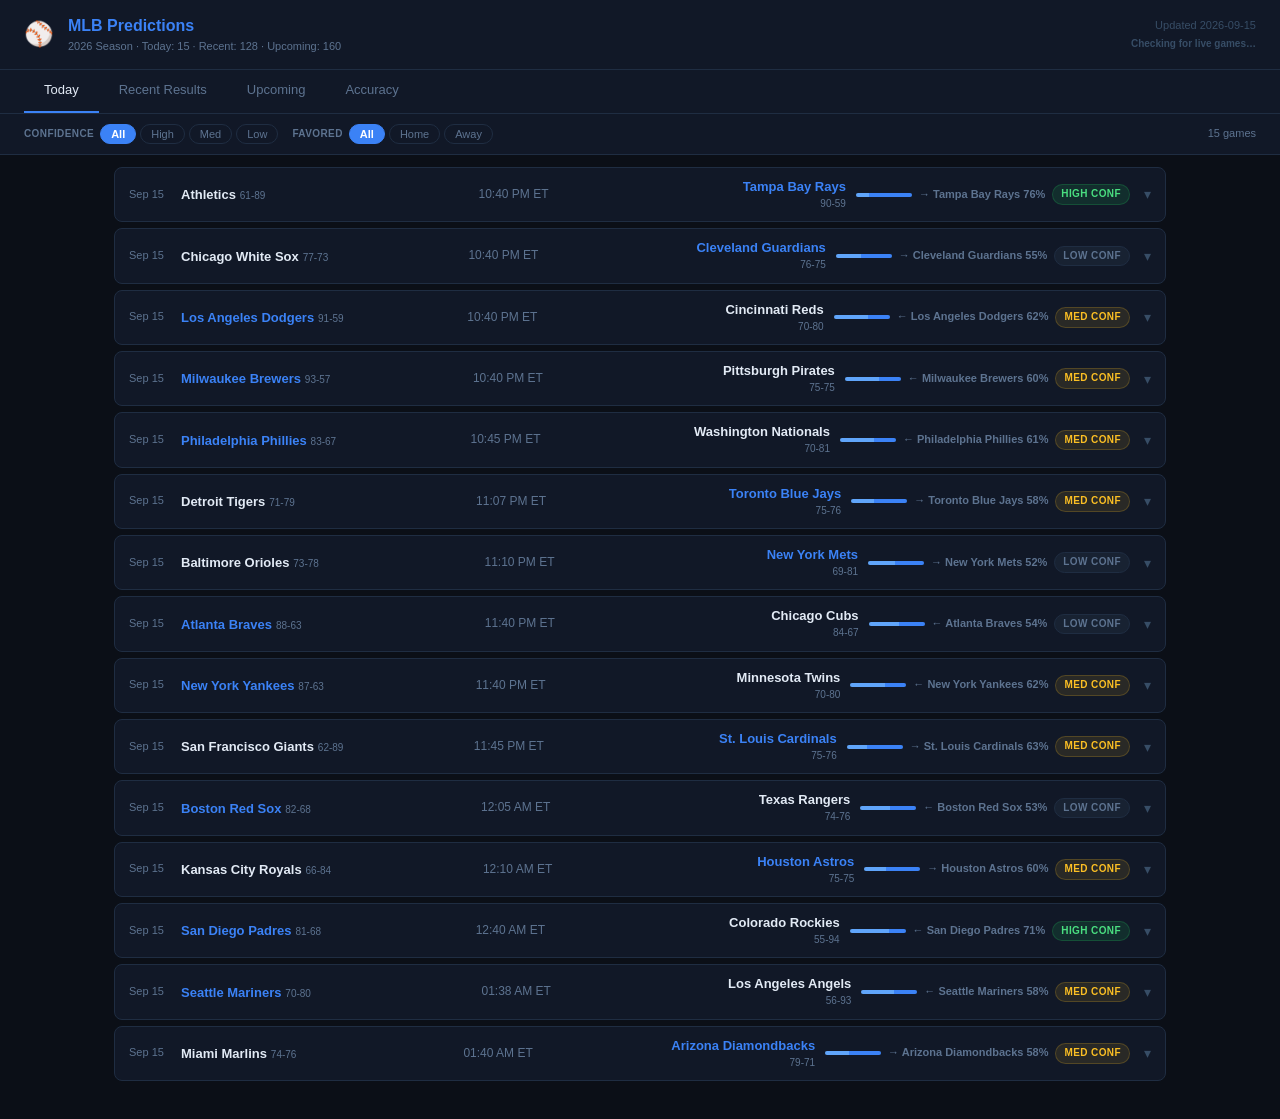
==== commit f4e3c46f: "Auto-refresh: MLB/NHL/NBA/NFL predictions 2026-09-15" ====
--- a/mlb.html
+++ b/mlb.html
@@ -257,10 +257,10 @@
   <div class="hdr-emoji">⚾</div>
   <div class="hdr-info">
     <div class="hdr-name">MLB Predictions</div>
-    <div class="hdr-sub">2026 Season  ·  Today: 10  ·  Recent: 136  ·  Upcoming: 174</div>
+    <div class="hdr-sub">2026 Season  ·  Today: 15  ·  Recent: 128  ·  Upcoming: 160</div>
   </div>
   <div class="hdr-right">
-    <div class="hdr-date">Updated 2026-09-14</div>
+    <div class="hdr-date">Updated 2026-09-15</div>
     <div class="live-status" id="live-indicator">Checking for live games…</div>
   </div>
 </div>
@@ -272,428 +272,932 @@
   <div class="sub-tab" onclick="sw(this,'accuracy')">Accuracy</div>
 </div>
 
-<div id="tab-today"    class="sub-panel active"><div class="filter-bar" id="fb-today"><div class="fg"><span class="fl">Confidence</span><button class="fb active" data-tab="today" data-filter="conf" data-value="all" onclick="setFilter(this)">All</button><button class="fb" data-tab="today" data-filter="conf" data-value="high" onclick="setFilter(this)">High</button><button class="fb" data-tab="today" data-filter="conf" data-value="med" onclick="setFilter(this)">Med</button><button class="fb" data-tab="today" data-filter="conf" data-value="low" onclick="setFilter(this)">Low</button></div><div class="fg"><span class="fl">Favored</span><button class="fb active" data-tab="today" data-filter="pick" data-value="all" onclick="setFilter(this)">All</button><button class="fb" data-tab="today" data-filter="pick" data-value="home" onclick="setFilter(this)">Home</button><button class="fb" data-tab="today" data-filter="pick" data-value="away" onclick="setFilter(this)">Away</button></div><span class="game-count" id="count-today">10 games</span></div><div class="game-list" id="list-today"><div class="game-row"
-     data-conf="low"
-     data-pick="home"
-     data-result=""
+<div id="tab-today"    class="sub-panel active"><div class="filter-bar" id="fb-today"><div class="fg"><span class="fl">Confidence</span><button class="fb active" data-tab="today" data-filter="conf" data-value="all" onclick="setFilter(this)">All</button><button class="fb" data-tab="today" data-filter="conf" data-value="high" onclick="setFilter(this)">High</button><button class="fb" data-tab="today" data-filter="conf" data-value="med" onclick="setFilter(this)">Med</button><button class="fb" data-tab="today" data-filter="conf" data-value="low" onclick="setFilter(this)">Low</button></div><div class="fg"><span class="fl">Favored</span><button class="fb active" data-tab="today" data-filter="pick" data-value="all" onclick="setFilter(this)">All</button><button class="fb" data-tab="today" data-filter="pick" data-value="home" onclick="setFilter(this)">Home</button><button class="fb" data-tab="today" data-filter="pick" data-value="away" onclick="setFilter(this)">Away</button></div><span class="game-count" id="count-today">15 games</span></div><div class="game-list" id="list-today"><div class="game-row"
+     data-conf="high"
+     data-pick="home"
+     data-result=""
+     data-date="2026-09-15"
+     data-status="scheduled"
+     data-game-id="401816943"
+     data-away="Athletics"
+     data-home="Tampa Bay Rays"
+     data-pred="home"
+     data-espn-path="baseball/mlb">
+  <div class="row-main" onclick="toggleRow('det-today-0',this,'401816943','scheduled')">
+    <span class="row-date">Sep 15</span>
+    <div class="row-teams">
+      <div class="row-team">
+        <span class="rtn">Athletics</span>
+        <span class="rrec">61-89</span>
+      </div>
+      <div class="row-time" id="ctr-401816943">10:40 PM ET</div>
+      <div class="row-team right fav">
+        <span class="rtn">Tampa Bay Rays</span>
+        <span class="rrec">90-59</span>
+      </div>
+    </div>
+    <div class="row-meta">
+      <div class="row-bar"><div class="rb-away" style="width:23.6%"></div><div class="rb-home" style="width:76.4%"></div></div>
+      <span class="row-pick">→ Tampa Bay Rays 76%</span>
+      <span class="pill conf-high">HIGH CONF</span>
+      <span class="result-area"></span>
+      <span class="expand-btn">▾</span>
+    </div>
+  </div>
+  <div class="row-detail" id="det-today-0">
+    <div class="detail-inner"><table class="detail-stats pregame-stats">
+      <thead><tr>
+        <th class="ds-away">Athletics</th>
+        <th class="ds-lbl">SEASON STATS</th>
+        <th class="ds-home">Tampa Bay Rays</th>
+      </tr></thead>
+      <tbody><tr><td class="ds-away worse">0.407</td><td class="ds-lbl">Win%</td><td class="ds-home better">0.604</td></tr><tr><td class="ds-away worse">0.379</td><td class="ds-lbl">Pyth Win%</td><td class="ds-home better">0.549</td></tr><tr><td class="ds-away worse">-1.4</td><td class="ds-lbl">Run Diff/G</td><td class="ds-home better">0.460</td></tr><tr><td class="ds-away worse">4.4</td><td class="ds-lbl">RS/G</td><td class="ds-home better">4.6</td></tr><tr><td class="ds-away ">NA</td><td class="ds-lbl">Team ERA</td><td class="ds-home ">NA</td></tr></tbody>
+    </table></div>
+  </div>
+</div><div class="game-row"
+     data-conf="low"
+     data-pick="home"
+     data-result=""
+     data-date="2026-09-15"
+     data-status="scheduled"
+     data-game-id="401816945"
+     data-away="Chicago White Sox"
+     data-home="Cleveland Guardians"
+     data-pred="home"
+     data-espn-path="baseball/mlb">
+  <div class="row-main" onclick="toggleRow('det-today-1',this,'401816945','scheduled')">
+    <span class="row-date">Sep 15</span>
+    <div class="row-teams">
+      <div class="row-team">
+        <span class="rtn">Chicago White Sox</span>
+        <span class="rrec">77-73</span>
+      </div>
+      <div class="row-time" id="ctr-401816945">10:40 PM ET</div>
+      <div class="row-team right fav">
+        <span class="rtn">Cleveland Guardians</span>
+        <span class="rrec">76-75</span>
+      </div>
+    </div>
+    <div class="row-meta">
+      <div class="row-bar"><div class="rb-away" style="width:44.6%"></div><div class="rb-home" style="width:55.4%"></div></div>
+      <span class="row-pick">→ Cleveland Guardians 55%</span>
+      <span class="pill conf-low">LOW CONF</span>
+      <span class="result-area"></span>
+      <span class="expand-btn">▾</span>
+    </div>
+  </div>
+  <div class="row-detail" id="det-today-1">
+    <div class="detail-inner"><table class="detail-stats pregame-stats">
+      <thead><tr>
+        <th class="ds-away">Chicago White Sox</th>
+        <th class="ds-lbl">SEASON STATS</th>
+        <th class="ds-home">Cleveland Guardians</th>
+      </tr></thead>
+      <tbody><tr><td class="ds-away better">0.513</td><td class="ds-lbl">Win%</td><td class="ds-home worse">0.503</td></tr><tr><td class="ds-away better">0.525</td><td class="ds-lbl">Pyth Win%</td><td class="ds-home worse">0.492</td></tr><tr><td class="ds-away better">0.250</td><td class="ds-lbl">Run Diff/G</td><td class="ds-home worse">-0.070</td></tr><tr><td class="ds-away better">4.7</td><td class="ds-lbl">RS/G</td><td class="ds-home worse">4.1</td></tr><tr><td class="ds-away ">NA</td><td class="ds-lbl">Team ERA</td><td class="ds-home ">NA</td></tr></tbody>
+    </table></div>
+  </div>
+</div><div class="game-row"
+     data-conf="med"
+     data-pick="away"
+     data-result=""
+     data-date="2026-09-15"
+     data-status="scheduled"
+     data-game-id="401816947"
+     data-away="Los Angeles Dodgers"
+     data-home="Cincinnati Reds"
+     data-pred="away"
+     data-espn-path="baseball/mlb">
+  <div class="row-main" onclick="toggleRow('det-today-2',this,'401816947','scheduled')">
+    <span class="row-date">Sep 15</span>
+    <div class="row-teams">
+      <div class="row-team fav">
+        <span class="rtn">Los Angeles Dodgers</span>
+        <span class="rrec">91-59</span>
+      </div>
+      <div class="row-time" id="ctr-401816947">10:40 PM ET</div>
+      <div class="row-team right">
+        <span class="rtn">Cincinnati Reds</span>
+        <span class="rrec">70-80</span>
+      </div>
+    </div>
+    <div class="row-meta">
+      <div class="row-bar"><div class="rb-away" style="width:61.5%"></div><div class="rb-home" style="width:38.5%"></div></div>
+      <span class="row-pick">← Los Angeles Dodgers 62%</span>
+      <span class="pill conf-med">MED CONF</span>
+      <span class="result-area"></span>
+      <span class="expand-btn">▾</span>
+    </div>
+  </div>
+  <div class="row-detail" id="det-today-2">
+    <div class="detail-inner"><table class="detail-stats pregame-stats">
+      <thead><tr>
+        <th class="ds-away">Los Angeles Dodgers</th>
+        <th class="ds-lbl">SEASON STATS</th>
+        <th class="ds-home">Cincinnati Reds</th>
+      </tr></thead>
+      <tbody><tr><td class="ds-away better">0.607</td><td class="ds-lbl">Win%</td><td class="ds-home worse">0.467</td></tr><tr><td class="ds-away better">0.619</td><td class="ds-lbl">Pyth Win%</td><td class="ds-home worse">0.404</td></tr><tr><td class="ds-away better">1.1</td><td class="ds-lbl">Run Diff/G</td><td class="ds-home worse">-0.990</td></tr><tr><td class="ds-away better">5.0</td><td class="ds-lbl">RS/G</td><td class="ds-home worse">4.2</td></tr><tr><td class="ds-away ">NA</td><td class="ds-lbl">Team ERA</td><td class="ds-home ">NA</td></tr></tbody>
+    </table></div>
+  </div>
+</div><div class="game-row"
+     data-conf="med"
+     data-pick="away"
+     data-result=""
+     data-date="2026-09-15"
+     data-status="scheduled"
+     data-game-id="401816948"
+     data-away="Milwaukee Brewers"
+     data-home="Pittsburgh Pirates"
+     data-pred="away"
+     data-espn-path="baseball/mlb">
+  <div class="row-main" onclick="toggleRow('det-today-3',this,'401816948','scheduled')">
+    <span class="row-date">Sep 15</span>
+    <div class="row-teams">
+      <div class="row-team fav">
+        <span class="rtn">Milwaukee Brewers</span>
+        <span class="rrec">93-57</span>
+      </div>
+      <div class="row-time" id="ctr-401816948">10:40 PM ET</div>
+      <div class="row-team right">
+        <span class="rtn">Pittsburgh Pirates</span>
+        <span class="rrec">75-75</span>
+      </div>
+    </div>
+    <div class="row-meta">
+      <div class="row-bar"><div class="rb-away" style="width:60.4%"></div><div class="rb-home" style="width:39.6%"></div></div>
+      <span class="row-pick">← Milwaukee Brewers 60%</span>
+      <span class="pill conf-med">MED CONF</span>
+      <span class="result-area"></span>
+      <span class="expand-btn">▾</span>
+    </div>
+  </div>
+  <div class="row-detail" id="det-today-3">
+    <div class="detail-inner"><table class="detail-stats pregame-stats">
+      <thead><tr>
+        <th class="ds-away">Milwaukee Brewers</th>
+        <th class="ds-lbl">SEASON STATS</th>
+        <th class="ds-home">Pittsburgh Pirates</th>
+      </tr></thead>
+      <tbody><tr><td class="ds-away better">0.620</td><td class="ds-lbl">Win%</td><td class="ds-home worse">0.500</td></tr><tr><td class="ds-away better">0.629</td><td class="ds-lbl">Pyth Win%</td><td class="ds-home worse">0.517</td></tr><tr><td class="ds-away better">1.3</td><td class="ds-lbl">Run Diff/G</td><td class="ds-home worse">0.170</td></tr><tr><td class="ds-away better">5.2</td><td class="ds-lbl">RS/G</td><td class="ds-home worse">4.8</td></tr><tr><td class="ds-away ">NA</td><td class="ds-lbl">Team ERA</td><td class="ds-home ">NA</td></tr></tbody>
+    </table></div>
+  </div>
+</div><div class="game-row"
+     data-conf="med"
+     data-pick="away"
+     data-result=""
+     data-date="2026-09-15"
+     data-status="scheduled"
+     data-game-id="401816949"
+     data-away="Philadelphia Phillies"
+     data-home="Washington Nationals"
+     data-pred="away"
+     data-espn-path="baseball/mlb">
+  <div class="row-main" onclick="toggleRow('det-today-4',this,'401816949','scheduled')">
+    <span class="row-date">Sep 15</span>
+    <div class="row-teams">
+      <div class="row-team fav">
+        <span class="rtn">Philadelphia Phillies</span>
+        <span class="rrec">83-67</span>
+      </div>
+      <div class="row-time" id="ctr-401816949">10:45 PM ET</div>
+      <div class="row-team right">
+        <span class="rtn">Washington Nationals</span>
+        <span class="rrec">70-81</span>
+      </div>
+    </div>
+    <div class="row-meta">
+      <div class="row-bar"><div class="rb-away" style="width:61.3%"></div><div class="rb-home" style="width:38.7%"></div></div>
+      <span class="row-pick">← Philadelphia Phillies 61%</span>
+      <span class="pill conf-med">MED CONF</span>
+      <span class="result-area"></span>
+      <span class="expand-btn">▾</span>
+    </div>
+  </div>
+  <div class="row-detail" id="det-today-4">
+    <div class="detail-inner"><table class="detail-stats pregame-stats">
+      <thead><tr>
+        <th class="ds-away">Philadelphia Phillies</th>
+        <th class="ds-lbl">SEASON STATS</th>
+        <th class="ds-home">Washington Nationals</th>
+      </tr></thead>
+      <tbody><tr><td class="ds-away better">0.553</td><td class="ds-lbl">Win%</td><td class="ds-home worse">0.464</td></tr><tr><td class="ds-away better">0.521</td><td class="ds-lbl">Pyth Win%</td><td class="ds-home worse">0.502</td></tr><tr><td class="ds-away better">0.210</td><td class="ds-lbl">Run Diff/G</td><td class="ds-home worse">0.020</td></tr><tr><td class="ds-away worse">4.5</td><td class="ds-lbl">RS/G</td><td class="ds-home better">5.1</td></tr><tr><td class="ds-away ">NA</td><td class="ds-lbl">Team ERA</td><td class="ds-home ">NA</td></tr></tbody>
+    </table></div>
+  </div>
+</div><div class="game-row"
+     data-conf="med"
+     data-pick="home"
+     data-result=""
+     data-date="2026-09-15"
+     data-status="scheduled"
+     data-game-id="401816946"
+     data-away="Detroit Tigers"
+     data-home="Toronto Blue Jays"
+     data-pred="home"
+     data-espn-path="baseball/mlb">
+  <div class="row-main" onclick="toggleRow('det-today-5',this,'401816946','scheduled')">
+    <span class="row-date">Sep 15</span>
+    <div class="row-teams">
+      <div class="row-team">
+        <span class="rtn">Detroit Tigers</span>
+        <span class="rrec">71-79</span>
+      </div>
+      <div class="row-time" id="ctr-401816946">11:07 PM ET</div>
+      <div class="row-team right fav">
+        <span class="rtn">Toronto Blue Jays</span>
+        <span class="rrec">75-76</span>
+      </div>
+    </div>
+    <div class="row-meta">
+      <div class="row-bar"><div class="rb-away" style="width:41.5%"></div><div class="rb-home" style="width:58.5%"></div></div>
+      <span class="row-pick">→ Toronto Blue Jays 58%</span>
+      <span class="pill conf-med">MED CONF</span>
+      <span class="result-area"></span>
+      <span class="expand-btn">▾</span>
+    </div>
+  </div>
+  <div class="row-detail" id="det-today-5">
+    <div class="detail-inner"><table class="detail-stats pregame-stats">
+      <thead><tr>
+        <th class="ds-away">Detroit Tigers</th>
+        <th class="ds-lbl">SEASON STATS</th>
+        <th class="ds-home">Toronto Blue Jays</th>
+      </tr></thead>
+      <tbody><tr><td class="ds-away worse">0.473</td><td class="ds-lbl">Win%</td><td class="ds-home better">0.497</td></tr><tr><td class="ds-away better">0.551</td><td class="ds-lbl">Pyth Win%</td><td class="ds-home worse">0.477</td></tr><tr><td class="ds-away better">0.470</td><td class="ds-lbl">Run Diff/G</td><td class="ds-home worse">-0.210</td></tr><tr><td class="ds-away better">4.5</td><td class="ds-lbl">RS/G</td><td class="ds-home worse">4.1</td></tr><tr><td class="ds-away ">NA</td><td class="ds-lbl">Team ERA</td><td class="ds-home ">NA</td></tr></tbody>
+    </table></div>
+  </div>
+</div><div class="game-row"
+     data-conf="low"
+     data-pick="home"
+     data-result=""
+     data-date="2026-09-15"
+     data-status="scheduled"
+     data-game-id="401816944"
+     data-away="Baltimore Orioles"
+     data-home="New York Mets"
+     data-pred="home"
+     data-espn-path="baseball/mlb">
+  <div class="row-main" onclick="toggleRow('det-today-6',this,'401816944','scheduled')">
+    <span class="row-date">Sep 15</span>
+    <div class="row-teams">
+      <div class="row-team">
+        <span class="rtn">Baltimore Orioles</span>
+        <span class="rrec">73-78</span>
+      </div>
+      <div class="row-time" id="ctr-401816944">11:10 PM ET</div>
+      <div class="row-team right fav">
+        <span class="rtn">New York Mets</span>
+        <span class="rrec">69-81</span>
+      </div>
+    </div>
+    <div class="row-meta">
+      <div class="row-bar"><div class="rb-away" style="width:48.4%"></div><div class="rb-home" style="width:51.6%"></div></div>
+      <span class="row-pick">→ New York Mets 52%</span>
+      <span class="pill conf-low">LOW CONF</span>
+      <span class="result-area"></span>
+      <span class="expand-btn">▾</span>
+    </div>
+  </div>
+  <div class="row-detail" id="det-today-6">
+    <div class="detail-inner"><table class="detail-stats pregame-stats">
+      <thead><tr>
+        <th class="ds-away">Baltimore Orioles</th>
+        <th class="ds-lbl">SEASON STATS</th>
+        <th class="ds-home">New York Mets</th>
+      </tr></thead>
+      <tbody><tr><td class="ds-away better">0.483</td><td class="ds-lbl">Win%</td><td class="ds-home worse">0.460</td></tr><tr><td class="ds-away better">0.477</td><td class="ds-lbl">Pyth Win%</td><td class="ds-home worse">0.476</td></tr><tr><td class="ds-away ">-0.230</td><td class="ds-lbl">Run Diff/G</td><td class="ds-home ">-0.230</td></tr><tr><td class="ds-away better">4.5</td><td class="ds-lbl">RS/G</td><td class="ds-home worse">4.3</td></tr><tr><td class="ds-away ">NA</td><td class="ds-lbl">Team ERA</td><td class="ds-home ">NA</td></tr></tbody>
+    </table></div>
+  </div>
+</div><div class="game-row"
+     data-conf="low"
+     data-pick="away"
+     data-result=""
+     data-date="2026-09-15"
+     data-status="scheduled"
+     data-game-id="401816950"
+     data-away="Atlanta Braves"
+     data-home="Chicago Cubs"
+     data-pred="away"
+     data-espn-path="baseball/mlb">
+  <div class="row-main" onclick="toggleRow('det-today-7',this,'401816950','scheduled')">
+    <span class="row-date">Sep 15</span>
+    <div class="row-teams">
+      <div class="row-team fav">
+        <span class="rtn">Atlanta Braves</span>
+        <span class="rrec">88-63</span>
+      </div>
+      <div class="row-time" id="ctr-401816950">11:40 PM ET</div>
+      <div class="row-team right">
+        <span class="rtn">Chicago Cubs</span>
+        <span class="rrec">84-67</span>
+      </div>
+    </div>
+    <div class="row-meta">
+      <div class="row-bar"><div class="rb-away" style="width:54.0%"></div><div class="rb-home" style="width:46.0%"></div></div>
+      <span class="row-pick">← Atlanta Braves 54%</span>
+      <span class="pill conf-low">LOW CONF</span>
+      <span class="result-area"></span>
+      <span class="expand-btn">▾</span>
+    </div>
+  </div>
+  <div class="row-detail" id="det-today-7">
+    <div class="detail-inner"><table class="detail-stats pregame-stats">
+      <thead><tr>
+        <th class="ds-away">Atlanta Braves</th>
+        <th class="ds-lbl">SEASON STATS</th>
+        <th class="ds-home">Chicago Cubs</th>
+      </tr></thead>
+      <tbody><tr><td class="ds-away better">0.583</td><td class="ds-lbl">Win%</td><td class="ds-home worse">0.556</td></tr><tr><td class="ds-away worse">0.580</td><td class="ds-lbl">Pyth Win%</td><td class="ds-home better">0.588</td></tr><tr><td class="ds-away worse">0.740</td><td class="ds-lbl">Run Diff/G</td><td class="ds-home better">0.940</td></tr><tr><td class="ds-away worse">4.6</td><td class="ds-lbl">RS/G</td><td class="ds-home better">5.3</td></tr><tr><td class="ds-away ">NA</td><td class="ds-lbl">Team ERA</td><td class="ds-home ">NA</td></tr></tbody>
+    </table></div>
+  </div>
+</div><div class="game-row"
+     data-conf="med"
+     data-pick="away"
+     data-result=""
+     data-date="2026-09-15"
+     data-status="scheduled"
+     data-game-id="401816953"
+     data-away="New York Yankees"
+     data-home="Minnesota Twins"
+     data-pred="away"
+     data-espn-path="baseball/mlb">
+  <div class="row-main" onclick="toggleRow('det-today-8',this,'401816953','scheduled')">
+    <span class="row-date">Sep 15</span>
+    <div class="row-teams">
+      <div class="row-team fav">
+        <span class="rtn">New York Yankees</span>
+        <span class="rrec">87-63</span>
+      </div>
+      <div class="row-time" id="ctr-401816953">11:40 PM ET</div>
+      <div class="row-team right">
+        <span class="rtn">Minnesota Twins</span>
+        <span class="rrec">70-80</span>
+      </div>
+    </div>
+    <div class="row-meta">
+      <div class="row-bar"><div class="rb-away" style="width:61.9%"></div><div class="rb-home" style="width:38.1%"></div></div>
+      <span class="row-pick">← New York Yankees 62%</span>
+      <span class="pill conf-med">MED CONF</span>
+      <span class="result-area"></span>
+      <span class="expand-btn">▾</span>
+    </div>
+  </div>
+  <div class="row-detail" id="det-today-8">
+    <div class="detail-inner"><table class="detail-stats pregame-stats">
+      <thead><tr>
+        <th class="ds-away">New York Yankees</th>
+        <th class="ds-lbl">SEASON STATS</th>
+        <th class="ds-home">Minnesota Twins</th>
+      </tr></thead>
+      <tbody><tr><td class="ds-away better">0.580</td><td class="ds-lbl">Win%</td><td class="ds-home worse">0.467</td></tr><tr><td class="ds-away better">0.595</td><td class="ds-lbl">Pyth Win%</td><td class="ds-home worse">0.457</td></tr><tr><td class="ds-away better">0.870</td><td class="ds-lbl">Run Diff/G</td><td class="ds-home worse">-0.450</td></tr><tr><td class="ds-away ">4.6</td><td class="ds-lbl">RS/G</td><td class="ds-home ">4.6</td></tr><tr><td class="ds-away ">NA</td><td class="ds-lbl">Team ERA</td><td class="ds-home ">NA</td></tr></tbody>
+    </table></div>
+  </div>
+</div><div class="game-row"
+     data-conf="med"
+     data-pick="home"
+     data-result=""
+     data-date="2026-09-15"
+     data-status="scheduled"
+     data-game-id="401816954"
+     data-away="San Francisco Giants"
+     data-home="St. Louis Cardinals"
+     data-pred="home"
+     data-espn-path="baseball/mlb">
+  <div class="row-main" onclick="toggleRow('det-today-9',this,'401816954','scheduled')">
+    <span class="row-date">Sep 15</span>
+    <div class="row-teams">
+      <div class="row-team">
+        <span class="rtn">San Francisco Giants</span>
+        <span class="rrec">62-89</span>
+      </div>
+      <div class="row-time" id="ctr-401816954">11:45 PM ET</div>
+      <div class="row-team right fav">
+        <span class="rtn">St. Louis Cardinals</span>
+        <span class="rrec">75-76</span>
+      </div>
+    </div>
+    <div class="row-meta">
+      <div class="row-bar"><div class="rb-away" style="width:37.0%"></div><div class="rb-home" style="width:63.0%"></div></div>
+      <span class="row-pick">→ St. Louis Cardinals 63%</span>
+      <span class="pill conf-med">MED CONF</span>
+      <span class="result-area"></span>
+      <span class="expand-btn">▾</span>
+    </div>
+  </div>
+  <div class="row-detail" id="det-today-9">
+    <div class="detail-inner"><table class="detail-stats pregame-stats">
+      <thead><tr>
+        <th class="ds-away">San Francisco Giants</th>
+        <th class="ds-lbl">SEASON STATS</th>
+        <th class="ds-home">St. Louis Cardinals</th>
+      </tr></thead>
+      <tbody><tr><td class="ds-away worse">0.411</td><td class="ds-lbl">Win%</td><td class="ds-home better">0.497</td></tr><tr><td class="ds-away worse">0.447</td><td class="ds-lbl">Pyth Win%</td><td class="ds-home better">0.496</td></tr><tr><td class="ds-away worse">-0.520</td><td class="ds-lbl">Run Diff/G</td><td class="ds-home better">-0.040</td></tr><tr><td class="ds-away worse">4.2</td><td class="ds-lbl">RS/G</td><td class="ds-home better">4.5</td></tr><tr><td class="ds-away ">NA</td><td class="ds-lbl">Team ERA</td><td class="ds-home ">NA</td></tr></tbody>
+    </table></div>
+  </div>
+</div><div class="game-row"
+     data-conf="low"
+     data-pick="away"
+     data-result=""
+     data-date="2026-09-15"
+     data-status="scheduled"
+     data-game-id="401816951"
+     data-away="Boston Red Sox"
+     data-home="Texas Rangers"
+     data-pred="away"
+     data-espn-path="baseball/mlb">
+  <div class="row-main" onclick="toggleRow('det-today-10',this,'401816951','scheduled')">
+    <span class="row-date">Sep 15</span>
+    <div class="row-teams">
+      <div class="row-team fav">
+        <span class="rtn">Boston Red Sox</span>
+        <span class="rrec">82-68</span>
+      </div>
+      <div class="row-time" id="ctr-401816951">12:05 AM ET</div>
+      <div class="row-team right">
+        <span class="rtn">Texas Rangers</span>
+        <span class="rrec">74-76</span>
+      </div>
+    </div>
+    <div class="row-meta">
+      <div class="row-bar"><div class="rb-away" style="width:52.7%"></div><div class="rb-home" style="width:47.3%"></div></div>
+      <span class="row-pick">← Boston Red Sox 53%</span>
+      <span class="pill conf-low">LOW CONF</span>
+      <span class="result-area"></span>
+      <span class="expand-btn">▾</span>
+    </div>
+  </div>
+  <div class="row-detail" id="det-today-10">
+    <div class="detail-inner"><table class="detail-stats pregame-stats">
+      <thead><tr>
+        <th class="ds-away">Boston Red Sox</th>
+        <th class="ds-lbl">SEASON STATS</th>
+        <th class="ds-home">Texas Rangers</th>
+      </tr></thead>
+      <tbody><tr><td class="ds-away better">0.547</td><td class="ds-lbl">Win%</td><td class="ds-home worse">0.493</td></tr><tr><td class="ds-away better">0.565</td><td class="ds-lbl">Pyth Win%</td><td class="ds-home worse">0.469</td></tr><tr><td class="ds-away better">0.590</td><td class="ds-lbl">Run Diff/G</td><td class="ds-home worse">-0.290</td></tr><tr><td class="ds-away better">4.4</td><td class="ds-lbl">RS/G</td><td class="ds-home worse">4.2</td></tr><tr><td class="ds-away ">NA</td><td class="ds-lbl">Team ERA</td><td class="ds-home ">NA</td></tr></tbody>
+    </table></div>
+  </div>
+</div><div class="game-row"
+     data-conf="med"
+     data-pick="home"
+     data-result=""
+     data-date="2026-09-15"
+     data-status="scheduled"
+     data-game-id="401816952"
+     data-away="Kansas City Royals"
+     data-home="Houston Astros"
+     data-pred="home"
+     data-espn-path="baseball/mlb">
+  <div class="row-main" onclick="toggleRow('det-today-11',this,'401816952','scheduled')">
+    <span class="row-date">Sep 15</span>
+    <div class="row-teams">
+      <div class="row-team">
+        <span class="rtn">Kansas City Royals</span>
+        <span class="rrec">66-84</span>
+      </div>
+      <div class="row-time" id="ctr-401816952">12:10 AM ET</div>
+      <div class="row-team right fav">
+        <span class="rtn">Houston Astros</span>
+        <span class="rrec">75-75</span>
+      </div>
+    </div>
+    <div class="row-meta">
+      <div class="row-bar"><div class="rb-away" style="width:39.7%"></div><div class="rb-home" style="width:60.3%"></div></div>
+      <span class="row-pick">→ Houston Astros 60%</span>
+      <span class="pill conf-med">MED CONF</span>
+      <span class="result-area"></span>
+      <span class="expand-btn">▾</span>
+    </div>
+  </div>
+  <div class="row-detail" id="det-today-11">
+    <div class="detail-inner"><table class="detail-stats pregame-stats">
+      <thead><tr>
+        <th class="ds-away">Kansas City Royals</th>
+        <th class="ds-lbl">SEASON STATS</th>
+        <th class="ds-home">Houston Astros</th>
+      </tr></thead>
+      <tbody><tr><td class="ds-away worse">0.440</td><td class="ds-lbl">Win%</td><td class="ds-home better">0.500</td></tr><tr><td class="ds-away worse">0.437</td><td class="ds-lbl">Pyth Win%</td><td class="ds-home better">0.465</td></tr><tr><td class="ds-away worse">-0.630</td><td class="ds-lbl">Run Diff/G</td><td class="ds-home better">-0.350</td></tr><tr><td class="ds-away worse">4.2</td><td class="ds-lbl">RS/G</td><td class="ds-home better">4.5</td></tr><tr><td class="ds-away ">NA</td><td class="ds-lbl">Team ERA</td><td class="ds-home ">NA</td></tr></tbody>
+    </table></div>
+  </div>
+</div><div class="game-row"
+     data-conf="high"
+     data-pick="away"
+     data-result=""
+     data-date="2026-09-15"
+     data-status="scheduled"
+     data-game-id="401816955"
+     data-away="San Diego Padres"
+     data-home="Colorado Rockies"
+     data-pred="away"
+     data-espn-path="baseball/mlb">
+  <div class="row-main" onclick="toggleRow('det-today-12',this,'401816955','scheduled')">
+    <span class="row-date">Sep 15</span>
+    <div class="row-teams">
+      <div class="row-team fav">
+        <span class="rtn">San Diego Padres</span>
+        <span class="rrec">81-68</span>
+      </div>
+      <div class="row-time" id="ctr-401816955">12:40 AM ET</div>
+      <div class="row-team right">
+        <span class="rtn">Colorado Rockies</span>
+        <span class="rrec">55-94</span>
+      </div>
+    </div>
+    <div class="row-meta">
+      <div class="row-bar"><div class="rb-away" style="width:70.7%"></div><div class="rb-home" style="width:29.3%"></div></div>
+      <span class="row-pick">← San Diego Padres 71%</span>
+      <span class="pill conf-high">HIGH CONF</span>
+      <span class="result-area"></span>
+      <span class="expand-btn">▾</span>
+    </div>
+  </div>
+  <div class="row-detail" id="det-today-12">
+    <div class="detail-inner"><table class="detail-stats pregame-stats">
+      <thead><tr>
+        <th class="ds-away">San Diego Padres</th>
+        <th class="ds-lbl">SEASON STATS</th>
+        <th class="ds-home">Colorado Rockies</th>
+      </tr></thead>
+      <tbody><tr><td class="ds-away better">0.544</td><td class="ds-lbl">Win%</td><td class="ds-home worse">0.369</td></tr><tr><td class="ds-away better">0.516</td><td class="ds-lbl">Pyth Win%</td><td class="ds-home worse">0.402</td></tr><tr><td class="ds-away better">0.150</td><td class="ds-lbl">Run Diff/G</td><td class="ds-home worse">-1.1</td></tr><tr><td class="ds-away worse">4.3</td><td class="ds-lbl">RS/G</td><td class="ds-home better">4.7</td></tr><tr><td class="ds-away ">NA</td><td class="ds-lbl">Team ERA</td><td class="ds-home ">NA</td></tr></tbody>
+    </table></div>
+  </div>
+</div><div class="game-row"
+     data-conf="med"
+     data-pick="away"
+     data-result=""
+     data-date="2026-09-15"
+     data-status="scheduled"
+     data-game-id="401816957"
+     data-away="Seattle Mariners"
+     data-home="Los Angeles Angels"
+     data-pred="away"
+     data-espn-path="baseball/mlb">
+  <div class="row-main" onclick="toggleRow('det-today-13',this,'401816957','scheduled')">
+    <span class="row-date">Sep 15</span>
+    <div class="row-teams">
+      <div class="row-team fav">
+        <span class="rtn">Seattle Mariners</span>
+        <span class="rrec">70-80</span>
+      </div>
+      <div class="row-time" id="ctr-401816957">01:38 AM ET</div>
+      <div class="row-team right">
+        <span class="rtn">Los Angeles Angels</span>
+        <span class="rrec">56-93</span>
+      </div>
+    </div>
+    <div class="row-meta">
+      <div class="row-bar"><div class="rb-away" style="width:58.1%"></div><div class="rb-home" style="width:41.9%"></div></div>
+      <span class="row-pick">← Seattle Mariners 58%</span>
+      <span class="pill conf-med">MED CONF</span>
+      <span class="result-area"></span>
+      <span class="expand-btn">▾</span>
+    </div>
+  </div>
+  <div class="row-detail" id="det-today-13">
+    <div class="detail-inner"><table class="detail-stats pregame-stats">
+      <thead><tr>
+        <th class="ds-away">Seattle Mariners</th>
+        <th class="ds-lbl">SEASON STATS</th>
+        <th class="ds-home">Los Angeles Angels</th>
+      </tr></thead>
+      <tbody><tr><td class="ds-away better">0.467</td><td class="ds-lbl">Win%</td><td class="ds-home worse">0.376</td></tr><tr><td class="ds-away better">0.459</td><td class="ds-lbl">Pyth Win%</td><td class="ds-home worse">0.446</td></tr><tr><td class="ds-away better">-0.390</td><td class="ds-lbl">Run Diff/G</td><td class="ds-home worse">-0.510</td></tr><tr><td class="ds-away better">4.1</td><td class="ds-lbl">RS/G</td><td class="ds-home worse">4.0</td></tr><tr><td class="ds-away ">NA</td><td class="ds-lbl">Team ERA</td><td class="ds-home ">NA</td></tr></tbody>
+    </table></div>
+  </div>
+</div><div class="game-row"
+     data-conf="med"
+     data-pick="home"
+     data-result=""
+     data-date="2026-09-15"
+     data-status="scheduled"
+     data-game-id="401816956"
+     data-away="Miami Marlins"
+     data-home="Arizona Diamondbacks"
+     data-pred="home"
+     data-espn-path="baseball/mlb">
+  <div class="row-main" onclick="toggleRow('det-today-14',this,'401816956','scheduled')">
+    <span class="row-date">Sep 15</span>
+    <div class="row-teams">
+      <div class="row-team">
+        <span class="rtn">Miami Marlins</span>
+        <span class="rrec">74-76</span>
+      </div>
+      <div class="row-time" id="ctr-401816956">01:40 AM ET</div>
+      <div class="row-team right fav">
+        <span class="rtn">Arizona Diamondbacks</span>
+        <span class="rrec">79-71</span>
+      </div>
+    </div>
+    <div class="row-meta">
+      <div class="row-bar"><div class="rb-away" style="width:41.9%"></div><div class="rb-home" style="width:58.1%"></div></div>
+      <span class="row-pick">→ Arizona Diamondbacks 58%</span>
+      <span class="pill conf-med">MED CONF</span>
+      <span class="result-area"></span>
+      <span class="expand-btn">▾</span>
+    </div>
+  </div>
+  <div class="row-detail" id="det-today-14">
+    <div class="detail-inner"><table class="detail-stats pregame-stats">
+      <thead><tr>
+        <th class="ds-away">Miami Marlins</th>
+        <th class="ds-lbl">SEASON STATS</th>
+        <th class="ds-home">Arizona Diamondbacks</th>
+      </tr></thead>
+      <tbody><tr><td class="ds-away worse">0.493</td><td class="ds-lbl">Win%</td><td class="ds-home better">0.527</td></tr><tr><td class="ds-away better">0.504</td><td class="ds-lbl">Pyth Win%</td><td class="ds-home worse">0.501</td></tr><tr><td class="ds-away better">0.040</td><td class="ds-lbl">Run Diff/G</td><td class="ds-home worse">0.010</td></tr><tr><td class="ds-away better">4.4</td><td class="ds-lbl">RS/G</td><td class="ds-home worse">4.4</td></tr><tr><td class="ds-away ">NA</td><td class="ds-lbl">Team ERA</td><td class="ds-home ">NA</td></tr></tbody>
+    </table></div>
+  </div>
+</div></div></div>
+<div id="tab-recent"   class="sub-panel"><div class="filter-bar" id="fb-recent"><div class="fg"><span class="fl">Result</span><button class="fb active" data-tab="recent" data-filter="result" data-value="all" onclick="setFilter(this)">All</button><button class="fb" data-tab="recent" data-filter="result" data-value="correct" onclick="setFilter(this)">✓ Correct</button><button class="fb" data-tab="recent" data-filter="result" data-value="wrong" onclick="setFilter(this)">✗ Wrong</button></div><div class="fg"><span class="fl">Confidence</span><button class="fb active" data-tab="recent" data-filter="conf" data-value="all" onclick="setFilter(this)">All</button><button class="fb" data-tab="recent" data-filter="conf" data-value="high" onclick="setFilter(this)">High</button><button class="fb" data-tab="recent" data-filter="conf" data-value="med" onclick="setFilter(this)">Med</button><button class="fb" data-tab="recent" data-filter="conf" data-value="low" onclick="setFilter(this)">Low</button></div><div class="fg"><span class="fl">Period</span><button class="fb active" data-tab="recent" data-filter="days" data-value="3" onclick="setFilter(this)">Last 3 days</button><button class="fb" data-tab="recent" data-filter="days" data-value="7" onclick="setFilter(this)">Last 7 days</button><button class="fb" data-tab="recent" data-filter="days" data-value="10" onclick="setFilter(this)">Last 10 days</button></div><span class="game-count" id="count-recent">128 games</span></div><div class="game-list" id="list-recent"><div class="game-row"
+     data-conf="low"
+     data-pick="home"
+     data-result="wrong"
      data-date="2026-09-14"
-     data-status="scheduled"
+     data-status="final"
      data-game-id="401816934"
      data-away="Chicago White Sox"
      data-home="Cleveland Guardians"
      data-pred="home"
      data-espn-path="baseball/mlb">
-  <div class="row-main" onclick="toggleRow('det-today-0',this,'401816934','scheduled')">
+  <div class="row-main" onclick="toggleRow('det-recent-0',this,'401816934','final')">
     <span class="row-date">Sep 14</span>
     <div class="row-teams">
-      <div class="row-team">
+      <div class="row-team winner">
         <span class="rtn">Chicago White Sox</span>
-        <span class="rrec">76-73</span>
-      </div>
-      <div class="row-time" id="ctr-401816934">10:40 PM ET</div>
+        <span class="rrec">77-73</span>
+      </div>
+      <div class="row-score" id="ctr-401816934"><span class="sc">7–3</span><span class="sc-lbl">FINAL</span></div>
       <div class="row-team right fav">
         <span class="rtn">Cleveland Guardians</span>
-        <span class="rrec">76-74</span>
-      </div>
-    </div>
-    <div class="row-meta">
-      <div class="row-bar"><div class="rb-away" style="width:43.4%"></div><div class="rb-home" style="width:56.6%"></div></div>
-      <span class="row-pick">→ Cleveland Guardians 57%</span>
-      <span class="pill conf-low">LOW CONF</span>
-      <span class="result-area"></span>
-      <span class="expand-btn">▾</span>
-    </div>
-  </div>
-  <div class="row-detail" id="det-today-0">
+        <span class="rrec">76-75</span>
+      </div>
+    </div>
+    <div class="row-meta">
+      <div class="row-bar"><div class="rb-away" style="width:44.6%"></div><div class="rb-home" style="width:55.4%"></div></div>
+      <span class="row-pick">→ Cleveland Guardians 55%</span>
+      <span class="pill conf-low">LOW CONF</span>
+      <span class="result-area"><span class="pill pill-wrong">✗</span></span>
+      <span class="expand-btn">▾</span>
+    </div>
+  </div>
+  <div class="row-detail" id="det-recent-0">
     <div class="detail-inner"><table class="detail-stats pregame-stats">
       <thead><tr>
         <th class="ds-away">Chicago White Sox</th>
         <th class="ds-lbl">SEASON STATS</th>
         <th class="ds-home">Cleveland Guardians</th>
       </tr></thead>
-      <tbody><tr><td class="ds-away better">0.510</td><td class="ds-lbl">Win%</td><td class="ds-home worse">0.507</td></tr><tr><td class="ds-away better">0.523</td><td class="ds-lbl">Pyth Win%</td><td class="ds-home worse">0.495</td></tr><tr><td class="ds-away better">0.230</td><td class="ds-lbl">Run Diff/G</td><td class="ds-home worse">-0.050</td></tr><tr><td class="ds-away better">4.7</td><td class="ds-lbl">RS/G</td><td class="ds-home worse">4.1</td></tr><tr><td class="ds-away ">NA</td><td class="ds-lbl">Team ERA</td><td class="ds-home ">NA</td></tr></tbody>
+      <tbody><tr><td class="ds-away better">0.513</td><td class="ds-lbl">Win%</td><td class="ds-home worse">0.503</td></tr><tr><td class="ds-away better">0.525</td><td class="ds-lbl">Pyth Win%</td><td class="ds-home worse">0.492</td></tr><tr><td class="ds-away better">0.250</td><td class="ds-lbl">Run Diff/G</td><td class="ds-home worse">-0.070</td></tr><tr><td class="ds-away better">4.7</td><td class="ds-lbl">RS/G</td><td class="ds-home worse">4.1</td></tr><tr><td class="ds-away ">NA</td><td class="ds-lbl">Team ERA</td><td class="ds-home ">NA</td></tr></tbody>
     </table></div>
   </div>
 </div><div class="game-row"
      data-conf="med"
      data-pick="away"
-     data-result=""
+     data-result="correct"
      data-date="2026-09-14"
-     data-status="scheduled"
+     data-status="final"
      data-game-id="401816936"
      data-away="Los Angeles Dodgers"
      data-home="Cincinnati Reds"
      data-pred="away"
      data-espn-path="baseball/mlb">
-  <div class="row-main" onclick="toggleRow('det-today-1',this,'401816936','scheduled')">
+  <div class="row-main" onclick="toggleRow('det-recent-1',this,'401816936','final')">
     <span class="row-date">Sep 14</span>
     <div class="row-teams">
-      <div class="row-team fav">
+      <div class="row-team winner">
         <span class="rtn">Los Angeles Dodgers</span>
-        <span class="rrec">90-59</span>
-      </div>
-      <div class="row-time" id="ctr-401816936">10:40 PM ET</div>
+        <span class="rrec">91-59</span>
+      </div>
+      <div class="row-score" id="ctr-401816936"><span class="sc">4–1</span><span class="sc-lbl">FINAL</span></div>
       <div class="row-team right">
         <span class="rtn">Cincinnati Reds</span>
-        <span class="rrec">70-79</span>
-      </div>
-    </div>
-    <div class="row-meta">
-      <div class="row-bar"><div class="rb-away" style="width:59.8%"></div><div class="rb-home" style="width:40.2%"></div></div>
-      <span class="row-pick">← Los Angeles Dodgers 60%</span>
+        <span class="rrec">70-80</span>
+      </div>
+    </div>
+    <div class="row-meta">
+      <div class="row-bar"><div class="rb-away" style="width:61.5%"></div><div class="rb-home" style="width:38.5%"></div></div>
+      <span class="row-pick">← Los Angeles Dodgers 62%</span>
       <span class="pill conf-med">MED CONF</span>
-      <span class="result-area"></span>
-      <span class="expand-btn">▾</span>
-    </div>
-  </div>
-  <div class="row-detail" id="det-today-1">
+      <span class="result-area"><span class="pill pill-correct">✓</span></span>
+      <span class="expand-btn">▾</span>
+    </div>
+  </div>
+  <div class="row-detail" id="det-recent-1">
     <div class="detail-inner"><table class="detail-stats pregame-stats">
       <thead><tr>
         <th class="ds-away">Los Angeles Dodgers</th>
         <th class="ds-lbl">SEASON STATS</th>
         <th class="ds-home">Cincinnati Reds</th>
       </tr></thead>
-      <tbody><tr><td class="ds-away better">0.604</td><td class="ds-lbl">Win%</td><td class="ds-home worse">0.470</td></tr><tr><td class="ds-away better">0.617</td><td class="ds-lbl">Pyth Win%</td><td class="ds-home worse">0.406</td></tr><tr><td class="ds-away better">1.1</td><td class="ds-lbl">Run Diff/G</td><td class="ds-home worse">-0.970</td></tr><tr><td class="ds-away better">5.0</td><td class="ds-lbl">RS/G</td><td class="ds-home worse">4.2</td></tr><tr><td class="ds-away ">NA</td><td class="ds-lbl">Team ERA</td><td class="ds-home ">NA</td></tr></tbody>
+      <tbody><tr><td class="ds-away better">0.607</td><td class="ds-lbl">Win%</td><td class="ds-home worse">0.467</td></tr><tr><td class="ds-away better">0.619</td><td class="ds-lbl">Pyth Win%</td><td class="ds-home worse">0.404</td></tr><tr><td class="ds-away better">1.1</td><td class="ds-lbl">Run Diff/G</td><td class="ds-home worse">-0.990</td></tr><tr><td class="ds-away better">5.0</td><td class="ds-lbl">RS/G</td><td class="ds-home worse">4.2</td></tr><tr><td class="ds-away ">NA</td><td class="ds-lbl">Team ERA</td><td class="ds-home ">NA</td></tr></tbody>
     </table></div>
   </div>
 </div><div class="game-row"
      data-conf="med"
      data-pick="home"
-     data-result=""
+     data-result="wrong"
      data-date="2026-09-14"
-     data-status="scheduled"
+     data-status="final"
      data-game-id="401816935"
      data-away="Detroit Tigers"
      data-home="Toronto Blue Jays"
      data-pred="home"
      data-espn-path="baseball/mlb">
-  <div class="row-main" onclick="toggleRow('det-today-2',this,'401816935','scheduled')">
+  <div class="row-main" onclick="toggleRow('det-recent-2',this,'401816935','final')">
     <span class="row-date">Sep 14</span>
     <div class="row-teams">
-      <div class="row-team">
+      <div class="row-team winner">
         <span class="rtn">Detroit Tigers</span>
-        <span class="rrec">70-79</span>
-      </div>
-      <div class="row-time" id="ctr-401816935">11:07 PM ET</div>
+        <span class="rrec">71-79</span>
+      </div>
+      <div class="row-score" id="ctr-401816935"><span class="sc">6–5</span><span class="sc-lbl">FINAL</span></div>
       <div class="row-team right fav">
         <span class="rtn">Toronto Blue Jays</span>
-        <span class="rrec">75-75</span>
-      </div>
-    </div>
-    <div class="row-meta">
-      <div class="row-bar"><div class="rb-away" style="width:40.0%"></div><div class="rb-home" style="width:60.0%"></div></div>
-      <span class="row-pick">→ Toronto Blue Jays 60%</span>
+        <span class="rrec">75-76</span>
+      </div>
+    </div>
+    <div class="row-meta">
+      <div class="row-bar"><div class="rb-away" style="width:41.5%"></div><div class="rb-home" style="width:58.5%"></div></div>
+      <span class="row-pick">→ Toronto Blue Jays 58%</span>
       <span class="pill conf-med">MED CONF</span>
-      <span class="result-area"></span>
-      <span class="expand-btn">▾</span>
-    </div>
-  </div>
-  <div class="row-detail" id="det-today-2">
+      <span class="result-area"><span class="pill pill-wrong">✗</span></span>
+      <span class="expand-btn">▾</span>
+    </div>
+  </div>
+  <div class="row-detail" id="det-recent-2">
     <div class="detail-inner"><table class="detail-stats pregame-stats">
       <thead><tr>
         <th class="ds-away">Detroit Tigers</th>
         <th class="ds-lbl">SEASON STATS</th>
         <th class="ds-home">Toronto Blue Jays</th>
       </tr></thead>
-      <tbody><tr><td class="ds-away worse">0.470</td><td class="ds-lbl">Win%</td><td class="ds-home better">0.500</td></tr><tr><td class="ds-away better">0.551</td><td class="ds-lbl">Pyth Win%</td><td class="ds-home worse">0.477</td></tr><tr><td class="ds-away better">0.470</td><td class="ds-lbl">Run Diff/G</td><td class="ds-home worse">-0.210</td></tr><tr><td class="ds-away better">4.5</td><td class="ds-lbl">RS/G</td><td class="ds-home worse">4.0</td></tr><tr><td class="ds-away ">NA</td><td class="ds-lbl">Team ERA</td><td class="ds-home ">NA</td></tr></tbody>
-    </table></div>
-  </div>
-</div><div class="game-row"
-     data-conf="low"
-     data-pick="home"
-     data-result=""
+      <tbody><tr><td class="ds-away worse">0.473</td><td class="ds-lbl">Win%</td><td class="ds-home better">0.497</td></tr><tr><td class="ds-away better">0.551</td><td class="ds-lbl">Pyth Win%</td><td class="ds-home worse">0.477</td></tr><tr><td class="ds-away better">0.470</td><td class="ds-lbl">Run Diff/G</td><td class="ds-home worse">-0.210</td></tr><tr><td class="ds-away better">4.5</td><td class="ds-lbl">RS/G</td><td class="ds-home worse">4.1</td></tr><tr><td class="ds-away ">NA</td><td class="ds-lbl">Team ERA</td><td class="ds-home ">NA</td></tr></tbody>
+    </table></div>
+  </div>
+</div><div class="game-row"
+     data-conf="low"
+     data-pick="home"
+     data-result="wrong"
      data-date="2026-09-14"
-     data-status="scheduled"
+     data-status="final"
      data-game-id="401816933"
      data-away="Baltimore Orioles"
      data-home="New York Mets"
      data-pred="home"
      data-espn-path="baseball/mlb">
-  <div class="row-main" onclick="toggleRow('det-today-3',this,'401816933','scheduled')">
+  <div class="row-main" onclick="toggleRow('det-recent-3',this,'401816933','final')">
     <span class="row-date">Sep 14</span>
     <div class="row-teams">
-      <div class="row-team">
+      <div class="row-team winner">
         <span class="rtn">Baltimore Orioles</span>
-        <span class="rrec">72-78</span>
-      </div>
-      <div class="row-time" id="ctr-401816933">11:10 PM ET</div>
+        <span class="rrec">73-78</span>
+      </div>
+      <div class="row-score" id="ctr-401816933"><span class="sc">2–1</span><span class="sc-lbl">FINAL</span></div>
       <div class="row-team right fav">
         <span class="rtn">New York Mets</span>
-        <span class="rrec">69-80</span>
-      </div>
-    </div>
-    <div class="row-meta">
-      <div class="row-bar"><div class="rb-away" style="width:47.5%"></div><div class="rb-home" style="width:52.5%"></div></div>
+        <span class="rrec">69-81</span>
+      </div>
+    </div>
+    <div class="row-meta">
+      <div class="row-bar"><div class="rb-away" style="width:48.4%"></div><div class="rb-home" style="width:51.6%"></div></div>
       <span class="row-pick">→ New York Mets 52%</span>
       <span class="pill conf-low">LOW CONF</span>
-      <span class="result-area"></span>
-      <span class="expand-btn">▾</span>
-    </div>
-  </div>
-  <div class="row-detail" id="det-today-3">
+      <span class="result-area"><span class="pill pill-wrong">✗</span></span>
+      <span class="expand-btn">▾</span>
+    </div>
+  </div>
+  <div class="row-detail" id="det-recent-3">
     <div class="detail-inner"><table class="detail-stats pregame-stats">
       <thead><tr>
         <th class="ds-away">Baltimore Orioles</th>
         <th class="ds-lbl">SEASON STATS</th>
         <th class="ds-home">New York Mets</th>
       </tr></thead>
-      <tbody><tr><td class="ds-away better">0.480</td><td class="ds-lbl">Win%</td><td class="ds-home worse">0.463</td></tr><tr><td class="ds-away better">0.477</td><td class="ds-lbl">Pyth Win%</td><td class="ds-home worse">0.476</td></tr><tr><td class="ds-away ">-0.230</td><td class="ds-lbl">Run Diff/G</td><td class="ds-home ">-0.230</td></tr><tr><td class="ds-away better">4.5</td><td class="ds-lbl">RS/G</td><td class="ds-home worse">4.3</td></tr><tr><td class="ds-away ">NA</td><td class="ds-lbl">Team ERA</td><td class="ds-home ">NA</td></tr></tbody>
+      <tbody><tr><td class="ds-away better">0.483</td><td class="ds-lbl">Win%</td><td class="ds-home worse">0.460</td></tr><tr><td class="ds-away better">0.477</td><td class="ds-lbl">Pyth Win%</td><td class="ds-home worse">0.476</td></tr><tr><td class="ds-away ">-0.230</td><td class="ds-lbl">Run Diff/G</td><td class="ds-home ">-0.230</td></tr><tr><td class="ds-away better">4.5</td><td class="ds-lbl">RS/G</td><td class="ds-home worse">4.3</td></tr><tr><td class="ds-away ">NA</td><td class="ds-lbl">Team ERA</td><td class="ds-home ">NA</td></tr></tbody>
     </table></div>
   </div>
 </div><div class="game-row"
      data-conf="low"
      data-pick="away"
-     data-result=""
+     data-result="wrong"
      data-date="2026-09-14"
-     data-status="scheduled"
+     data-status="final"
      data-game-id="401816937"
      data-away="Atlanta Braves"
      data-home="Chicago Cubs"
      data-pred="away"
      data-espn-path="baseball/mlb">
-  <div class="row-main" onclick="toggleRow('det-today-4',this,'401816937','scheduled')">
+  <div class="row-main" onclick="toggleRow('det-recent-4',this,'401816937','final')">
     <span class="row-date">Sep 14</span>
     <div class="row-teams">
       <div class="row-team fav">
         <span class="rtn">Atlanta Braves</span>
-        <span class="rrec">88-62</span>
-      </div>
-      <div class="row-time" id="ctr-401816937">11:40 PM ET</div>
-      <div class="row-team right">
+        <span class="rrec">88-63</span>
+      </div>
+      <div class="row-score" id="ctr-401816937"><span class="sc">3–7</span><span class="sc-lbl">FINAL</span></div>
+      <div class="row-team right winner">
         <span class="rtn">Chicago Cubs</span>
-        <span class="rrec">83-67</span>
-      </div>
-    </div>
-    <div class="row-meta">
-      <div class="row-bar"><div class="rb-away" style="width:54.7%"></div><div class="rb-home" style="width:45.3%"></div></div>
-      <span class="row-pick">← Atlanta Braves 55%</span>
-      <span class="pill conf-low">LOW CONF</span>
-      <span class="result-area"></span>
-      <span class="expand-btn">▾</span>
-    </div>
-  </div>
-  <div class="row-detail" id="det-today-4">
+        <span class="rrec">84-67</span>
+      </div>
+    </div>
+    <div class="row-meta">
+      <div class="row-bar"><div class="rb-away" style="width:54.0%"></div><div class="rb-home" style="width:46.0%"></div></div>
+      <span class="row-pick">← Atlanta Braves 54%</span>
+      <span class="pill conf-low">LOW CONF</span>
+      <span class="result-area"><span class="pill pill-wrong">✗</span></span>
+      <span class="expand-btn">▾</span>
+    </div>
+  </div>
+  <div class="row-detail" id="det-recent-4">
     <div class="detail-inner"><table class="detail-stats pregame-stats">
       <thead><tr>
         <th class="ds-away">Atlanta Braves</th>
         <th class="ds-lbl">SEASON STATS</th>
         <th class="ds-home">Chicago Cubs</th>
       </tr></thead>
-      <tbody><tr><td class="ds-away better">0.587</td><td class="ds-lbl">Win%</td><td class="ds-home worse">0.553</td></tr><tr><td class="ds-away worse">0.583</td><td class="ds-lbl">Pyth Win%</td><td class="ds-home better">0.586</td></tr><tr><td class="ds-away worse">0.770</td><td class="ds-lbl">Run Diff/G</td><td class="ds-home better">0.920</td></tr><tr><td class="ds-away worse">4.6</td><td class="ds-lbl">RS/G</td><td class="ds-home better">5.3</td></tr><tr><td class="ds-away ">NA</td><td class="ds-lbl">Team ERA</td><td class="ds-home ">NA</td></tr></tbody>
+      <tbody><tr><td class="ds-away better">0.583</td><td class="ds-lbl">Win%</td><td class="ds-home worse">0.556</td></tr><tr><td class="ds-away worse">0.580</td><td class="ds-lbl">Pyth Win%</td><td class="ds-home better">0.588</td></tr><tr><td class="ds-away worse">0.740</td><td class="ds-lbl">Run Diff/G</td><td class="ds-home better">0.940</td></tr><tr><td class="ds-away worse">4.6</td><td class="ds-lbl">RS/G</td><td class="ds-home better">5.3</td></tr><tr><td class="ds-away ">NA</td><td class="ds-lbl">Team ERA</td><td class="ds-home ">NA</td></tr></tbody>
     </table></div>
   </div>
 </div><div class="game-row"
      data-conf="med"
      data-pick="away"
-     data-result=""
+     data-result="correct"
      data-date="2026-09-14"
-     data-status="scheduled"
+     data-status="final"
      data-game-id="401816938"
      data-away="New York Yankees"
      data-home="Minnesota Twins"
      data-pred="away"
      data-espn-path="baseball/mlb">
-  <div class="row-main" onclick="toggleRow('det-today-5',this,'401816938','scheduled')">
+  <div class="row-main" onclick="toggleRow('det-recent-5',this,'401816938','final')">
     <span class="row-date">Sep 14</span>
     <div class="row-teams">
-      <div class="row-team fav">
+      <div class="row-team winner">
         <span class="rtn">New York Yankees</span>
-        <span class="rrec">86-63</span>
-      </div>
-      <div class="row-time" id="ctr-401816938">11:40 PM ET</div>
+        <span class="rrec">87-63</span>
+      </div>
+      <div class="row-score" id="ctr-401816938"><span class="sc">8–3</span><span class="sc-lbl">FINAL</span></div>
       <div class="row-team right">
         <span class="rtn">Minnesota Twins</span>
-        <span class="rrec">70-79</span>
-      </div>
-    </div>
-    <div class="row-meta">
-      <div class="row-bar"><div class="rb-away" style="width:60.8%"></div><div class="rb-home" style="width:39.2%"></div></div>
-      <span class="row-pick">← New York Yankees 61%</span>
+        <span class="rrec">70-80</span>
+      </div>
+    </div>
+    <div class="row-meta">
+      <div class="row-bar"><div class="rb-away" style="width:61.9%"></div><div class="rb-home" style="width:38.1%"></div></div>
+      <span class="row-pick">← New York Yankees 62%</span>
       <span class="pill conf-med">MED CONF</span>
-      <span class="result-area"></span>
-      <span class="expand-btn">▾</span>
-    </div>
-  </div>
-  <div class="row-detail" id="det-today-5">
+      <span class="result-area"><span class="pill pill-correct">✓</span></span>
+      <span class="expand-btn">▾</span>
+    </div>
+  </div>
+  <div class="row-detail" id="det-recent-5">
     <div class="detail-inner"><table class="detail-stats pregame-stats">
       <thead><tr>
         <th class="ds-away">New York Yankees</th>
         <th class="ds-lbl">SEASON STATS</th>
         <th class="ds-home">Minnesota Twins</th>
       </tr></thead>
-      <tbody><tr><td class="ds-away better">0.577</td><td class="ds-lbl">Win%</td><td class="ds-home worse">0.470</td></tr><tr><td class="ds-away better">0.592</td><td class="ds-lbl">Pyth Win%</td><td class="ds-home worse">0.460</td></tr><tr><td class="ds-away better">0.840</td><td class="ds-lbl">Run Diff/G</td><td class="ds-home worse">-0.420</td></tr><tr><td class="ds-away worse">4.5</td><td class="ds-lbl">RS/G</td><td class="ds-home better">4.6</td></tr><tr><td class="ds-away ">NA</td><td class="ds-lbl">Team ERA</td><td class="ds-home ">NA</td></tr></tbody>
+      <tbody><tr><td class="ds-away better">0.580</td><td class="ds-lbl">Win%</td><td class="ds-home worse">0.467</td></tr><tr><td class="ds-away better">0.595</td><td class="ds-lbl">Pyth Win%</td><td class="ds-home worse">0.457</td></tr><tr><td class="ds-away better">0.870</td><td class="ds-lbl">Run Diff/G</td><td class="ds-home worse">-0.450</td></tr><tr><td class="ds-away ">4.6</td><td class="ds-lbl">RS/G</td><td class="ds-home ">4.6</td></tr><tr><td class="ds-away ">NA</td><td class="ds-lbl">Team ERA</td><td class="ds-home ">NA</td></tr></tbody>
     </table></div>
   </div>
 </div><div class="game-row"
      data-conf="med"
      data-pick="home"
-     data-result=""
+     data-result="correct"
      data-date="2026-09-14"
-     data-status="scheduled"
+     data-status="final"
      data-game-id="401816939"
      data-away="San Francisco Giants"
      data-home="St. Louis Cardinals"
      data-pred="home"
      data-espn-path="baseball/mlb">
-  <div class="row-main" onclick="toggleRow('det-today-6',this,'401816939','scheduled')">
+  <div class="row-main" onclick="toggleRow('det-recent-6',this,'401816939','final')">
     <span class="row-date">Sep 14</span>
     <div class="row-teams">
       <div class="row-team">
         <span class="rtn">San Francisco Giants</span>
-        <span class="rrec">62-88</span>
-      </div>
-      <div class="row-time" id="ctr-401816939">11:45 PM ET</div>
-      <div class="row-team right fav">
+        <span class="rrec">62-89</span>
+      </div>
+      <div class="row-score" id="ctr-401816939"><span class="sc">1–2</span><span class="sc-lbl">FINAL</span></div>
+      <div class="row-team right winner">
         <span class="rtn">St. Louis Cardinals</span>
-        <span class="rrec">74-76</span>
-      </div>
-    </div>
-    <div class="row-meta">
-      <div class="row-bar"><div class="rb-away" style="width:37.7%"></div><div class="rb-home" style="width:62.3%"></div></div>
-      <span class="row-pick">→ St. Louis Cardinals 62%</span>
+        <span class="rrec">75-76</span>
+      </div>
+    </div>
+    <div class="row-meta">
+      <div class="row-bar"><div class="rb-away" style="width:37.0%"></div><div class="rb-home" style="width:63.0%"></div></div>
+      <span class="row-pick">→ St. Louis Cardinals 63%</span>
       <span class="pill conf-med">MED CONF</span>
-      <span class="result-area"></span>
-      <span class="expand-btn">▾</span>
-    </div>
-  </div>
-  <div class="row-detail" id="det-today-6">
+      <span class="result-area"><span class="pill pill-correct">✓</span></span>
+      <span class="expand-btn">▾</span>
+    </div>
+  </div>
+  <div class="row-detail" id="det-recent-6">
     <div class="detail-inner"><table class="detail-stats pregame-stats">
       <thead><tr>
         <th class="ds-away">San Francisco Giants</th>
         <th class="ds-lbl">SEASON STATS</th>
         <th class="ds-home">St. Louis Cardinals</th>
       </tr></thead>
-      <tbody><tr><td class="ds-away worse">0.413</td><td class="ds-lbl">Win%</td><td class="ds-home better">0.493</td></tr><tr><td class="ds-away worse">0.448</td><td class="ds-lbl">Pyth Win%</td><td class="ds-home better">0.495</td></tr><tr><td class="ds-away worse">-0.510</td><td class="ds-lbl">Run Diff/G</td><td class="ds-home better">-0.050</td></tr><tr><td class="ds-away worse">4.2</td><td class="ds-lbl">RS/G</td><td class="ds-home better">4.5</td></tr><tr><td class="ds-away ">NA</td><td class="ds-lbl">Team ERA</td><td class="ds-home ">NA</td></tr></tbody>
-    </table></div>
-  </div>
-</div><div class="game-row"
-     data-conf="high"
-     data-pick="away"
-     data-result=""
-     data-date="2026-09-14"
-     data-status="scheduled"
-     data-game-id="401816940"
-     data-away="San Diego Padres"
-     data-home="Colorado Rockies"
-     data-pred="away"
-     data-espn-path="baseball/mlb">
-  <div class="row-main" onclick="toggleRow('det-today-7',this,'401816940','scheduled')">
-    <span class="row-date">Sep 14</span>
-    <div class="row-teams">
-      <div class="row-team fav">
-        <span class="rtn">San Diego Padres</span>
-        <span class="rrec">81-68</span>
-      </div>
-      <div class="row-time" id="ctr-401816940">12:40 AM ET</div>
-      <div class="row-team right">
-        <span class="rtn">Colorado Rockies</span>
-        <span class="rrec">55-94</span>
-      </div>
-    </div>
-    <div class="row-meta">
-      <div class="row-bar"><div class="rb-away" style="width:70.9%"></div><div class="rb-home" style="width:29.1%"></div></div>
-      <span class="row-pick">← San Diego Padres 71%</span>
-      <span class="pill conf-high">HIGH CONF</span>
-      <span class="result-area"></span>
-      <span class="expand-btn">▾</span>
-    </div>
-  </div>
-  <div class="row-detail" id="det-today-7">
-    <div class="detail-inner"><table class="detail-stats pregame-stats">
-      <thead><tr>
-        <th class="ds-away">San Diego Padres</th>
-        <th class="ds-lbl">SEASON STATS</th>
-        <th class="ds-home">Colorado Rockies</th>
-      </tr></thead>
-      <tbody><tr><td class="ds-away better">0.544</td><td class="ds-lbl">Win%</td><td class="ds-home worse">0.369</td></tr><tr><td class="ds-away better">0.516</td><td class="ds-lbl">Pyth Win%</td><td class="ds-home worse">0.402</td></tr><tr><td class="ds-away better">0.150</td><td class="ds-lbl">Run Diff/G</td><td class="ds-home worse">-1.1</td></tr><tr><td class="ds-away worse">4.3</td><td class="ds-lbl">RS/G</td><td class="ds-home better">4.7</td></tr><tr><td class="ds-away ">NA</td><td class="ds-lbl">Team ERA</td><td class="ds-home ">NA</td></tr></tbody>
-    </table></div>
-  </div>
-</div><div class="game-row"
-     data-conf="med"
-     data-pick="away"
-     data-result=""
-     data-date="2026-09-14"
-     data-status="scheduled"
-     data-game-id="401816942"
-     data-away="Seattle Mariners"
-     data-home="Los Angeles Angels"
-     data-pred="away"
-     data-espn-path="baseball/mlb">
-  <div class="row-main" onclick="toggleRow('det-today-8',this,'401816942','scheduled')">
-    <span class="row-date">Sep 14</span>
-    <div class="row-teams">
-      <div class="row-team fav">
-        <span class="rtn">Seattle Mariners</span>
-        <span class="rrec">70-80</span>
-      </div>
-      <div class="row-time" id="ctr-401816942">01:38 AM ET</div>
-      <div class="row-team right">
-        <span class="rtn">Los Angeles Angels</span>
-        <span class="rrec">56-93</span>
-      </div>
-    </div>
-    <div class="row-meta">
-      <div class="row-bar"><div class="rb-away" style="width:58.1%"></div><div class="rb-home" style="width:41.9%"></div></div>
-      <span class="row-pick">← Seattle Mariners 58%</span>
-      <span class="pill conf-med">MED CONF</span>
-      <span class="result-area"></span>
-      <span class="expand-btn">▾</span>
-    </div>
-  </div>
-  <div class="row-detail" id="det-today-8">
-    <div class="detail-inner"><table class="detail-stats pregame-stats">
-      <thead><tr>
-        <th class="ds-away">Seattle Mariners</th>
-        <th class="ds-lbl">SEASON STATS</th>
-        <th class="ds-home">Los Angeles Angels</th>
-      </tr></thead>
-      <tbody><tr><td class="ds-away better">0.467</td><td class="ds-lbl">Win%</td><td class="ds-home worse">0.376</td></tr><tr><td class="ds-away better">0.459</td><td class="ds-lbl">Pyth Win%</td><td class="ds-home worse">0.446</td></tr><tr><td class="ds-away better">-0.390</td><td class="ds-lbl">Run Diff/G</td><td class="ds-home worse">-0.510</td></tr><tr><td class="ds-away better">4.1</td><td class="ds-lbl">RS/G</td><td class="ds-home worse">4.0</td></tr><tr><td class="ds-away ">NA</td><td class="ds-lbl">Team ERA</td><td class="ds-home ">NA</td></tr></tbody>
-    </table></div>
-  </div>
-</div><div class="game-row"
-     data-conf="med"
-     data-pick="home"
-     data-result=""
-     data-date="2026-09-14"
-     data-status="scheduled"
-     data-game-id="401816941"
-     data-away="Miami Marlins"
-     data-home="Arizona Diamondbacks"
-     data-pred="home"
-     data-espn-path="baseball/mlb">
-  <div class="row-main" onclick="toggleRow('det-today-9',this,'401816941','scheduled')">
-    <span class="row-date">Sep 14</span>
-    <div class="row-teams">
-      <div class="row-team">
-        <span class="rtn">Miami Marlins</span>
-        <span class="rrec">74-76</span>
-      </div>
-      <div class="row-time" id="ctr-401816941">01:40 AM ET</div>
-      <div class="row-team right fav">
-        <span class="rtn">Arizona Diamondbacks</span>
-        <span class="rrec">79-71</span>
-      </div>
-    </div>
-    <div class="row-meta">
-      <div class="row-bar"><div class="rb-away" style="width:41.7%"></div><div class="rb-home" style="width:58.3%"></div></div>
-      <span class="row-pick">→ Arizona Diamondbacks 58%</span>
-      <span class="pill conf-med">MED CONF</span>
-      <span class="result-area"></span>
-      <span class="expand-btn">▾</span>
-    </div>
-  </div>
-  <div class="row-detail" id="det-today-9">
-    <div class="detail-inner"><table class="detail-stats pregame-stats">
-      <thead><tr>
-        <th class="ds-away">Miami Marlins</th>
-        <th class="ds-lbl">SEASON STATS</th>
-        <th class="ds-home">Arizona Diamondbacks</th>
-      </tr></thead>
-      <tbody><tr><td class="ds-away worse">0.493</td><td class="ds-lbl">Win%</td><td class="ds-home better">0.527</td></tr><tr><td class="ds-away better">0.504</td><td class="ds-lbl">Pyth Win%</td><td class="ds-home worse">0.501</td></tr><tr><td class="ds-away better">0.040</td><td class="ds-lbl">Run Diff/G</td><td class="ds-home worse">0.010</td></tr><tr><td class="ds-away better">4.4</td><td class="ds-lbl">RS/G</td><td class="ds-home worse">4.4</td></tr><tr><td class="ds-away ">NA</td><td class="ds-lbl">Team ERA</td><td class="ds-home ">NA</td></tr></tbody>
-    </table></div>
-  </div>
-</div></div></div>
-<div id="tab-recent"   class="sub-panel"><div class="filter-bar" id="fb-recent"><div class="fg"><span class="fl">Result</span><button class="fb active" data-tab="recent" data-filter="result" data-value="all" onclick="setFilter(this)">All</button><button class="fb" data-tab="recent" data-filter="result" data-value="correct" onclick="setFilter(this)">✓ Correct</button><button class="fb" data-tab="recent" data-filter="result" data-value="wrong" onclick="setFilter(this)">✗ Wrong</button></div><div class="fg"><span class="fl">Confidence</span><button class="fb active" data-tab="recent" data-filter="conf" data-value="all" onclick="setFilter(this)">All</button><button class="fb" data-tab="recent" data-filter="conf" data-value="high" onclick="setFilter(this)">High</button><button class="fb" data-tab="recent" data-filter="conf" data-value="med" onclick="setFilter(this)">Med</button><button class="fb" data-tab="recent" data-filter="conf" data-value="low" onclick="setFilter(this)">Low</button></div><div class="fg"><span class="fl">Period</span><button class="fb active" data-tab="recent" data-filter="days" data-value="3" onclick="setFilter(this)">Last 3 days</button><button class="fb" data-tab="recent" data-filter="days" data-value="7" onclick="setFilter(this)">Last 7 days</button><button class="fb" data-tab="recent" data-filter="days" data-value="10" onclick="setFilter(this)">Last 10 days</button></div><span class="game-count" id="count-recent">136 games</span></div><div class="game-list" id="list-recent"><div class="game-row"
+      <tbody><tr><td class="ds-away worse">0.411</td><td class="ds-lbl">Win%</td><td class="ds-home better">0.497</td></tr><tr><td class="ds-away worse">0.447</td><td class="ds-lbl">Pyth Win%</td><td class="ds-home better">0.496</td></tr><tr><td class="ds-away worse">-0.520</td><td class="ds-lbl">Run Diff/G</td><td class="ds-home better">-0.040</td></tr><tr><td class="ds-away worse">4.2</td><td class="ds-lbl">RS/G</td><td class="ds-home better">4.5</td></tr><tr><td class="ds-away ">NA</td><td class="ds-lbl">Team ERA</td><td class="ds-home ">NA</td></tr></tbody>
+    </table></div>
+  </div>
+</div><div class="game-row"
      data-conf="high"
      data-pick="home"
      data-result="correct"
@@ -704,7 +1208,7 @@
      data-home="Detroit Tigers"
      data-pred="home"
      data-espn-path="baseball/mlb">
-  <div class="row-main" onclick="toggleRow('det-recent-0',this,'401816920','final')">
+  <div class="row-main" onclick="toggleRow('det-recent-7',this,'401816920','final')">
     <span class="row-date">Sep 13</span>
     <div class="row-teams">
       <div class="row-team">
@@ -718,21 +1222,21 @@
       </div>
     </div>
     <div class="row-meta">
-      <div class="row-bar"><div class="rb-away" style="width:32.0%"></div><div class="rb-home" style="width:68.0%"></div></div>
+      <div class="row-bar"><div class="rb-away" style="width:31.6%"></div><div class="rb-home" style="width:68.4%"></div></div>
       <span class="row-pick">→ Detroit Tigers 68%</span>
       <span class="pill conf-high">HIGH CONF</span>
       <span class="result-area"><span class="pill pill-correct">✓</span></span>
       <span class="expand-btn">▾</span>
     </div>
   </div>
-  <div class="row-detail" id="det-recent-0">
+  <div class="row-detail" id="det-recent-7">
     <div class="detail-inner"><table class="detail-stats pregame-stats">
       <thead><tr>
         <th class="ds-away">Colorado Rockies</th>
         <th class="ds-lbl">SEASON STATS</th>
         <th class="ds-home">Detroit Tigers</th>
       </tr></thead>
-      <tbody><tr><td class="ds-away worse">0.369</td><td class="ds-lbl">Win%</td><td class="ds-home better">0.470</td></tr><tr><td class="ds-away worse">0.402</td><td class="ds-lbl">Pyth Win%</td><td class="ds-home better">0.551</td></tr><tr><td class="ds-away worse">-1.1</td><td class="ds-lbl">Run Diff/G</td><td class="ds-home better">0.470</td></tr><tr><td class="ds-away better">4.7</td><td class="ds-lbl">RS/G</td><td class="ds-home worse">4.5</td></tr><tr><td class="ds-away ">NA</td><td class="ds-lbl">Team ERA</td><td class="ds-home ">NA</td></tr></tbody>
+      <tbody><tr><td class="ds-away worse">0.369</td><td class="ds-lbl">Win%</td><td class="ds-home better">0.473</td></tr><tr><td class="ds-away worse">0.402</td><td class="ds-lbl">Pyth Win%</td><td class="ds-home better">0.551</td></tr><tr><td class="ds-away worse">-1.1</td><td class="ds-lbl">Run Diff/G</td><td class="ds-home better">0.470</td></tr><tr><td class="ds-away better">4.7</td><td class="ds-lbl">RS/G</td><td class="ds-home worse">4.5</td></tr><tr><td class="ds-away ">NA</td><td class="ds-lbl">Team ERA</td><td class="ds-home ">NA</td></tr></tbody>
     </table></div>
   </div>
 </div><div class="game-row"
@@ -746,7 +1250,7 @@
      data-home="Washington Nationals"
      data-pred="home"
      data-espn-path="baseball/mlb">
-  <div class="row-main" onclick="toggleRow('det-recent-1',this,'401816918','final')">
+  <div class="row-main" onclick="toggleRow('det-recent-8',this,'401816918','final')">
     <span class="row-date">Sep 13</span>
     <div class="row-teams">
       <div class="row-team">
@@ -760,14 +1264,14 @@
       </div>
     </div>
     <div class="row-meta">
-      <div class="row-bar"><div class="rb-away" style="width:40.7%"></div><div class="rb-home" style="width:59.3%"></div></div>
-      <span class="row-pick">→ Washington Nationals 59%</span>
+      <div class="row-bar"><div class="rb-away" style="width:40.4%"></div><div class="rb-home" style="width:59.6%"></div></div>
+      <span class="row-pick">→ Washington Nationals 60%</span>
       <span class="pill conf-med">MED CONF</span>
       <span class="result-area"><span class="pill pill-correct">✓</span></span>
       <span class="expand-btn">▾</span>
     </div>
   </div>
-  <div class="row-detail" id="det-recent-1">
+  <div class="row-detail" id="det-recent-8">
     <div class="detail-inner"><table class="detail-stats pregame-stats">
       <thead><tr>
         <th class="ds-away">Los Angeles Angels</th>
@@ -788,7 +1292,7 @@
      data-home="New York Yankees"
      data-pred="home"
      data-espn-path="baseball/mlb">
-  <div class="row-main" onclick="toggleRow('det-recent-2',this,'401816924','final')">
+  <div class="row-main" onclick="toggleRow('det-recent-9',this,'401816924','final')">
     <span class="row-date">Sep 13</span>
     <div class="row-teams">
       <div class="row-team">
@@ -802,21 +1306,21 @@
       </div>
     </div>
     <div class="row-meta">
-      <div class="row-bar"><div class="rb-away" style="width:32.9%"></div><div class="rb-home" style="width:67.1%"></div></div>
-      <span class="row-pick">→ New York Yankees 67%</span>
+      <div class="row-bar"><div class="rb-away" style="width:32.1%"></div><div class="rb-home" style="width:67.9%"></div></div>
+      <span class="row-pick">→ New York Yankees 68%</span>
       <span class="pill conf-med">MED CONF</span>
       <span class="result-area"><span class="pill pill-correct">✓</span></span>
       <span class="expand-btn">▾</span>
     </div>
   </div>
-  <div class="row-detail" id="det-recent-2">
+  <div class="row-detail" id="det-recent-9">
     <div class="detail-inner"><table class="detail-stats pregame-stats">
       <thead><tr>
         <th class="ds-away">New York Mets</th>
         <th class="ds-lbl">SEASON STATS</th>
         <th class="ds-home">New York Yankees</th>
       </tr></thead>
-      <tbody><tr><td class="ds-away worse">0.463</td><td class="ds-lbl">Win%</td><td class="ds-home better">0.577</td></tr><tr><td class="ds-away worse">0.476</td><td class="ds-lbl">Pyth Win%</td><td class="ds-home better">0.592</td></tr><tr><td class="ds-away worse">-0.230</td><td class="ds-lbl">Run Diff/G</td><td class="ds-home better">0.840</td></tr><tr><td class="ds-away worse">4.3</td><td class="ds-lbl">RS/G</td><td class="ds-home better">4.5</td></tr><tr><td class="ds-away ">NA</td><td class="ds-lbl">Team ERA</td><td class="ds-home ">NA</td></tr></tbody>
+      <tbody><tr><td class="ds-away worse">0.460</td><td class="ds-lbl">Win%</td><td class="ds-home better">0.580</td></tr><tr><td class="ds-away worse">0.476</td><td class="ds-lbl">Pyth Win%</td><td class="ds-home better">0.595</td></tr><tr><td class="ds-away worse">-0.230</td><td class="ds-lbl">Run Diff/G</td><td class="ds-home better">0.870</td></tr><tr><td class="ds-away worse">4.3</td><td class="ds-lbl">RS/G</td><td class="ds-home better">4.6</td></tr><tr><td class="ds-away ">NA</td><td class="ds-lbl">Team ERA</td><td class="ds-home ">NA</td></tr></tbody>
     </table></div>
   </div>
 </div><div class="game-row"
@@ -830,7 +1334,7 @@
      data-home="Atlanta Braves"
      data-pred="home"
      data-espn-path="baseball/mlb">
-  <div class="row-main" onclick="toggleRow('det-recent-3',this,'401816925','final')">
+  <div class="row-main" onclick="toggleRow('det-recent-10',this,'401816925','final')">
     <span class="row-date">Sep 13</span>
     <div class="row-teams">
       <div class="row-team winner">
@@ -844,25 +1348,25 @@
       </div>
     </div>
     <div class="row-meta">
-      <div class="row-bar"><div class="rb-away" style="width:42.4%"></div><div class="rb-home" style="width:57.6%"></div></div>
-      <span class="row-pick">→ Atlanta Braves 58%</span>
+      <div class="row-bar"><div class="rb-away" style="width:42.6%"></div><div class="rb-home" style="width:57.4%"></div></div>
+      <span class="row-pick">→ Atlanta Braves 57%</span>
       <span class="pill conf-low">LOW CONF</span>
       <span class="result-area"><span class="pill pill-wrong">✗</span></span>
       <span class="expand-btn">▾</span>
     </div>
   </div>
-  <div class="row-detail" id="det-recent-3">
+  <div class="row-detail" id="det-recent-10">
     <div class="detail-inner"><table class="detail-stats pregame-stats">
       <thead><tr>
         <th class="ds-away">Philadelphia Phillies</th>
         <th class="ds-lbl">SEASON STATS</th>
         <th class="ds-home">Atlanta Braves</th>
       </tr></thead>
-      <tbody><tr><td class="ds-away worse">0.553</td><td class="ds-lbl">Win%</td><td class="ds-home better">0.587</td></tr><tr><td class="ds-away worse">0.521</td><td class="ds-lbl">Pyth Win%</td><td class="ds-home better">0.583</td></tr><tr><td class="ds-away worse">0.210</td><td class="ds-lbl">Run Diff/G</td><td class="ds-home better">0.770</td></tr><tr><td class="ds-away worse">4.5</td><td class="ds-lbl">RS/G</td><td class="ds-home better">4.6</td></tr><tr><td class="ds-away ">NA</td><td class="ds-lbl">Team ERA</td><td class="ds-home ">NA</td></tr></tbody>
-    </table></div>
-  </div>
-</div><div class="game-row"
-     data-conf="med"
+      <tbody><tr><td class="ds-away worse">0.553</td><td class="ds-lbl">Win%</td><td class="ds-home better">0.583</td></tr><tr><td class="ds-away worse">0.521</td><td class="ds-lbl">Pyth Win%</td><td class="ds-home better">0.580</td></tr><tr><td class="ds-away worse">0.210</td><td class="ds-lbl">Run Diff/G</td><td class="ds-home better">0.740</td></tr><tr><td class="ds-away worse">4.5</td><td class="ds-lbl">RS/G</td><td class="ds-home better">4.6</td></tr><tr><td class="ds-away ">NA</td><td class="ds-lbl">Team ERA</td><td class="ds-home ">NA</td></tr></tbody>
+    </table></div>
+  </div>
+</div><div class="game-row"
+     data-conf="low"
      data-pick="home"
      data-result="correct"
      data-date="2026-09-13"
@@ -872,7 +1376,7 @@
      data-home="Toronto Blue Jays"
      data-pred="home"
      data-espn-path="baseball/mlb">
-  <div class="row-main" onclick="toggleRow('det-recent-4',this,'401816919','final')">
+  <div class="row-main" onclick="toggleRow('det-recent-11',this,'401816919','final')">
     <span class="row-date">Sep 13</span>
     <div class="row-teams">
       <div class="row-team">
@@ -886,21 +1390,21 @@
       </div>
     </div>
     <div class="row-meta">
-      <div class="row-bar"><div class="rb-away" style="width:41.1%"></div><div class="rb-home" style="width:58.9%"></div></div>
-      <span class="row-pick">→ Toronto Blue Jays 59%</span>
-      <span class="pill conf-med">MED CONF</span>
+      <div class="row-bar"><div class="rb-away" style="width:42.4%"></div><div class="rb-home" style="width:57.6%"></div></div>
+      <span class="row-pick">→ Toronto Blue Jays 58%</span>
+      <span class="pill conf-low">LOW CONF</span>
       <span class="result-area"><span class="pill pill-correct">✓</span></span>
       <span class="expand-btn">▾</span>
     </div>
   </div>
-  <div class="row-detail" id="det-recent-4">
+  <div class="row-detail" id="det-recent-11">
     <div class="detail-inner"><table class="detail-stats pregame-stats">
       <thead><tr>
         <th class="ds-away">Baltimore Orioles</th>
         <th class="ds-lbl">SEASON STATS</th>
         <th class="ds-home">Toronto Blue Jays</th>
       </tr></thead>
-      <tbody><tr><td class="ds-away worse">0.480</td><td class="ds-lbl">Win%</td><td class="ds-home better">0.500</td></tr><tr><td class="ds-away ">0.477</td><td class="ds-lbl">Pyth Win%</td><td class="ds-home ">0.477</td></tr><tr><td class="ds-away worse">-0.230</td><td class="ds-lbl">Run Diff/G</td><td class="ds-home better">-0.210</td></tr><tr><td class="ds-away better">4.5</td><td class="ds-lbl">RS/G</td><td class="ds-home worse">4.0</td></tr><tr><td class="ds-away ">NA</td><td class="ds-lbl">Team ERA</td><td class="ds-home ">NA</td></tr></tbody>
+      <tbody><tr><td class="ds-away worse">0.483</td><td class="ds-lbl">Win%</td><td class="ds-home better">0.497</td></tr><tr><td class="ds-away ">0.477</td><td class="ds-lbl">Pyth Win%</td><td class="ds-home ">0.477</td></tr><tr><td class="ds-away worse">-0.230</td><td class="ds-lbl">Run Diff/G</td><td class="ds-home better">-0.210</td></tr><tr><td class="ds-away better">4.5</td><td class="ds-lbl">RS/G</td><td class="ds-home worse">4.1</td></tr><tr><td class="ds-away ">NA</td><td class="ds-lbl">Team ERA</td><td class="ds-home ">NA</td></tr></tbody>
     </table></div>
   </div>
 </div><div class="game-row"
@@ -914,7 +1418,7 @@
      data-home="Tampa Bay Rays"
      data-pred="home"
      data-espn-path="baseball/mlb">
-  <div class="row-main" onclick="toggleRow('det-recent-5',this,'401816921','final')">
+  <div class="row-main" onclick="toggleRow('det-recent-12',this,'401816921','final')">
     <span class="row-date">Sep 13</span>
     <div class="row-teams">
       <div class="row-team">
@@ -928,14 +1432,14 @@
       </div>
     </div>
     <div class="row-meta">
-      <div class="row-bar"><div class="rb-away" style="width:33.6%"></div><div class="rb-home" style="width:66.5%"></div></div>
-      <span class="row-pick">→ Tampa Bay Rays 66%</span>
+      <div class="row-bar"><div class="rb-away" style="width:33.4%"></div><div class="rb-home" style="width:66.6%"></div></div>
+      <span class="row-pick">→ Tampa Bay Rays 67%</span>
       <span class="pill conf-med">MED CONF</span>
       <span class="result-area"><span class="pill pill-correct">✓</span></span>
       <span class="expand-btn">▾</span>
     </div>
   </div>
-  <div class="row-detail" id="det-recent-5">
+  <div class="row-detail" id="det-recent-12">
     <div class="detail-inner"><table class="detail-stats pregame-stats">
       <thead><tr>
         <th class="ds-away">Houston Astros</th>
@@ -956,7 +1460,7 @@
      data-home="Miami Marlins"
      data-pred="away"
      data-espn-path="baseball/mlb">
-  <div class="row-main" onclick="toggleRow('det-recent-6',this,'401816923','final')">
+  <div class="row-main" onclick="toggleRow('det-recent-13',this,'401816923','final')">
     <span class="row-date">Sep 13</span>
     <div class="row-teams">
       <div class="row-team fav">
@@ -970,25 +1474,25 @@
       </div>
     </div>
     <div class="row-meta">
-      <div class="row-bar"><div class="rb-away" style="width:58.0%"></div><div class="rb-home" style="width:42.0%"></div></div>
-      <span class="row-pick">← Los Angeles Dodgers 58%</span>
+      <div class="row-bar"><div class="rb-away" style="width:59.1%"></div><div class="rb-home" style="width:40.9%"></div></div>
+      <span class="row-pick">← Los Angeles Dodgers 59%</span>
       <span class="pill conf-med">MED CONF</span>
       <span class="result-area"><span class="pill pill-wrong">✗</span></span>
       <span class="expand-btn">▾</span>
     </div>
   </div>
-  <div class="row-detail" id="det-recent-6">
+  <div class="row-detail" id="det-recent-13">
     <div class="detail-inner"><table class="detail-stats pregame-stats">
       <thead><tr>
         <th class="ds-away">Los Angeles Dodgers</th>
         <th class="ds-lbl">SEASON STATS</th>
         <th class="ds-home">Miami Marlins</th>
       </tr></thead>
-      <tbody><tr><td class="ds-away better">0.604</td><td class="ds-lbl">Win%</td><td class="ds-home worse">0.493</td></tr><tr><td class="ds-away better">0.617</td><td class="ds-lbl">Pyth Win%</td><td class="ds-home worse">0.504</td></tr><tr><td class="ds-away better">1.1</td><td class="ds-lbl">Run Diff/G</td><td class="ds-home worse">0.040</td></tr><tr><td class="ds-away better">5.0</td><td class="ds-lbl">RS/G</td><td class="ds-home worse">4.4</td></tr><tr><td class="ds-away ">NA</td><td class="ds-lbl">Team ERA</td><td class="ds-home ">NA</td></tr></tbody>
-    </table></div>
-  </div>
-</div><div class="game-row"
-     data-conf="med"
+      <tbody><tr><td class="ds-away better">0.607</td><td class="ds-lbl">Win%</td><td class="ds-home worse">0.493</td></tr><tr><td class="ds-away better">0.619</td><td class="ds-lbl">Pyth Win%</td><td class="ds-home worse">0.504</td></tr><tr><td class="ds-away better">1.1</td><td class="ds-lbl">Run Diff/G</td><td class="ds-home worse">0.040</td></tr><tr><td class="ds-away better">5.0</td><td class="ds-lbl">RS/G</td><td class="ds-home worse">4.4</td></tr><tr><td class="ds-away ">NA</td><td class="ds-lbl">Team ERA</td><td class="ds-home ">NA</td></tr></tbody>
+    </table></div>
+  </div>
+</div><div class="game-row"
+     data-conf="high"
      data-pick="home"
      data-result="wrong"
      data-date="2026-09-13"
@@ -998,7 +1502,7 @@
      data-home="Milwaukee Brewers"
      data-pred="home"
      data-espn-path="baseball/mlb">
-  <div class="row-main" onclick="toggleRow('det-recent-7',this,'401816927','final')">
+  <div class="row-main" onclick="toggleRow('det-recent-14',this,'401816927','final')">
     <span class="row-date">Sep 13</span>
     <div class="row-teams">
       <div class="row-team winner">
@@ -1012,21 +1516,21 @@
       </div>
     </div>
     <div class="row-meta">
-      <div class="row-bar"><div class="rb-away" style="width:32.4%"></div><div class="rb-home" style="width:67.6%"></div></div>
-      <span class="row-pick">→ Milwaukee Brewers 68%</span>
-      <span class="pill conf-med">MED CONF</span>
+      <div class="row-bar"><div class="rb-away" style="width:31.4%"></div><div class="rb-home" style="width:68.6%"></div></div>
+      <span class="row-pick">→ Milwaukee Brewers 69%</span>
+      <span class="pill conf-high">HIGH CONF</span>
       <span class="result-area"><span class="pill pill-wrong">✗</span></span>
       <span class="expand-btn">▾</span>
     </div>
   </div>
-  <div class="row-detail" id="det-recent-7">
+  <div class="row-detail" id="det-recent-14">
     <div class="detail-inner"><table class="detail-stats pregame-stats">
       <thead><tr>
         <th class="ds-away">Cincinnati Reds</th>
         <th class="ds-lbl">SEASON STATS</th>
         <th class="ds-home">Milwaukee Brewers</th>
       </tr></thead>
-      <tbody><tr><td class="ds-away worse">0.470</td><td class="ds-lbl">Win%</td><td class="ds-home better">0.620</td></tr><tr><td class="ds-away worse">0.406</td><td class="ds-lbl">Pyth Win%</td><td class="ds-home better">0.629</td></tr><tr><td class="ds-away worse">-0.970</td><td class="ds-lbl">Run Diff/G</td><td class="ds-home better">1.3</td></tr><tr><td class="ds-away worse">4.2</td><td class="ds-lbl">RS/G</td><td class="ds-home better">5.2</td></tr><tr><td class="ds-away ">NA</td><td class="ds-lbl">Team ERA</td><td class="ds-home ">NA</td></tr></tbody>
+      <tbody><tr><td class="ds-away worse">0.467</td><td class="ds-lbl">Win%</td><td class="ds-home better">0.620</td></tr><tr><td class="ds-away worse">0.404</td><td class="ds-lbl">Pyth Win%</td><td class="ds-home better">0.629</td></tr><tr><td class="ds-away worse">-0.990</td><td class="ds-lbl">Run Diff/G</td><td class="ds-home better">1.3</td></tr><tr><td class="ds-away worse">4.2</td><td class="ds-lbl">RS/G</td><td class="ds-home better">5.2</td></tr><tr><td class="ds-away ">NA</td><td class="ds-lbl">Team ERA</td><td class="ds-home ">NA</td></tr></tbody>
     </table></div>
   </div>
 </div><div class="game-row"
@@ -1040,7 +1544,7 @@
      data-home="Minnesota Twins"
      data-pred="away"
      data-espn-path="baseball/mlb">
-  <div class="row-main" onclick="toggleRow('det-recent-8',this,'401816928','final')">
+  <div class="row-main" onclick="toggleRow('det-recent-15',this,'401816928','final')">
     <span class="row-date">Sep 13</span>
     <div class="row-teams">
       <div class="row-team winner">
@@ -1054,21 +1558,21 @@
       </div>
     </div>
     <div class="row-meta">
-      <div class="row-bar"><div class="rb-away" style="width:54.1%"></div><div class="rb-home" style="width:45.9%"></div></div>
+      <div class="row-bar"><div class="rb-away" style="width:53.9%"></div><div class="rb-home" style="width:46.1%"></div></div>
       <span class="row-pick">← Cleveland Guardians 54%</span>
       <span class="pill conf-low">LOW CONF</span>
       <span class="result-area"><span class="pill pill-correct">✓</span></span>
       <span class="expand-btn">▾</span>
     </div>
   </div>
-  <div class="row-detail" id="det-recent-8">
+  <div class="row-detail" id="det-recent-15">
     <div class="detail-inner"><table class="detail-stats pregame-stats">
       <thead><tr>
         <th class="ds-away">Cleveland Guardians</th>
         <th class="ds-lbl">SEASON STATS</th>
         <th class="ds-home">Minnesota Twins</th>
       </tr></thead>
-      <tbody><tr><td class="ds-away better">0.507</td><td class="ds-lbl">Win%</td><td class="ds-home worse">0.470</td></tr><tr><td class="ds-away better">0.495</td><td class="ds-lbl">Pyth Win%</td><td class="ds-home worse">0.460</td></tr><tr><td class="ds-away better">-0.050</td><td class="ds-lbl">Run Diff/G</td><td class="ds-home worse">-0.420</td></tr><tr><td class="ds-away worse">4.1</td><td class="ds-lbl">RS/G</td><td class="ds-home better">4.6</td></tr><tr><td class="ds-away ">NA</td><td class="ds-lbl">Team ERA</td><td class="ds-home ">NA</td></tr></tbody>
+      <tbody><tr><td class="ds-away better">0.503</td><td class="ds-lbl">Win%</td><td class="ds-home worse">0.467</td></tr><tr><td class="ds-away better">0.492</td><td class="ds-lbl">Pyth Win%</td><td class="ds-home worse">0.457</td></tr><tr><td class="ds-away better">-0.070</td><td class="ds-lbl">Run Diff/G</td><td class="ds-home worse">-0.450</td></tr><tr><td class="ds-away worse">4.1</td><td class="ds-lbl">RS/G</td><td class="ds-home better">4.6</td></tr><tr><td class="ds-away ">NA</td><td class="ds-lbl">Team ERA</td><td class="ds-home ">NA</td></tr></tbody>
     </table></div>
   </div>
 </div><div class="game-row"
@@ -1082,7 +1586,7 @@
      data-home="St. Louis Cardinals"
      data-pred="home"
      data-espn-path="baseball/mlb">
-  <div class="row-main" onclick="toggleRow('det-recent-9',this,'401816926','final')">
+  <div class="row-main" onclick="toggleRow('det-recent-16',this,'401816926','final')">
     <span class="row-date">Sep 13</span>
     <div class="row-teams">
       <div class="row-team">
@@ -1103,18 +1607,18 @@
       <span class="expand-btn">▾</span>
     </div>
   </div>
-  <div class="row-detail" id="det-recent-9">
+  <div class="row-detail" id="det-recent-16">
     <div class="detail-inner"><table class="detail-stats pregame-stats">
       <thead><tr>
         <th class="ds-away">Chicago White Sox</th>
         <th class="ds-lbl">SEASON STATS</th>
         <th class="ds-home">St. Louis Cardinals</th>
       </tr></thead>
-      <tbody><tr><td class="ds-away better">0.510</td><td class="ds-lbl">Win%</td><td class="ds-home worse">0.493</td></tr><tr><td class="ds-away better">0.523</td><td class="ds-lbl">Pyth Win%</td><td class="ds-home worse">0.495</td></tr><tr><td class="ds-away better">0.230</td><td class="ds-lbl">Run Diff/G</td><td class="ds-home worse">-0.050</td></tr><tr><td class="ds-away better">4.7</td><td class="ds-lbl">RS/G</td><td class="ds-home worse">4.5</td></tr><tr><td class="ds-away ">NA</td><td class="ds-lbl">Team ERA</td><td class="ds-home ">NA</td></tr></tbody>
-    </table></div>
-  </div>
-</div><div class="game-row"
-     data-conf="low"
+      <tbody><tr><td class="ds-away better">0.513</td><td class="ds-lbl">Win%</td><td class="ds-home worse">0.497</td></tr><tr><td class="ds-away better">0.525</td><td class="ds-lbl">Pyth Win%</td><td class="ds-home worse">0.496</td></tr><tr><td class="ds-away better">0.250</td><td class="ds-lbl">Run Diff/G</td><td class="ds-home worse">-0.040</td></tr><tr><td class="ds-away better">4.7</td><td class="ds-lbl">RS/G</td><td class="ds-home worse">4.5</td></tr><tr><td class="ds-away ">NA</td><td class="ds-lbl">Team ERA</td><td class="ds-home ">NA</td></tr></tbody>
+    </table></div>
+  </div>
+</div><div class="game-row"
+     data-conf="med"
      data-pick="home"
      data-result="wrong"
      data-date="2026-09-13"
@@ -1124,7 +1628,7 @@
      data-home="Chicago Cubs"
      data-pred="home"
      data-espn-path="baseball/mlb">
-  <div class="row-main" onclick="toggleRow('det-recent-10',this,'401816929','final')">
+  <div class="row-main" onclick="toggleRow('det-recent-17',this,'401816929','final')">
     <span class="row-date">Sep 13</span>
     <div class="row-teams">
       <div class="row-team winner">
@@ -1138,21 +1642,21 @@
       </div>
     </div>
     <div class="row-meta">
-      <div class="row-bar"><div class="rb-away" style="width:42.2%"></div><div class="rb-home" style="width:57.8%"></div></div>
+      <div class="row-bar"><div class="rb-away" style="width:41.7%"></div><div class="rb-home" style="width:58.3%"></div></div>
       <span class="row-pick">→ Chicago Cubs 58%</span>
-      <span class="pill conf-low">LOW CONF</span>
+      <span class="pill conf-med">MED CONF</span>
       <span class="result-area"><span class="pill pill-wrong">✗</span></span>
       <span class="expand-btn">▾</span>
     </div>
   </div>
-  <div class="row-detail" id="det-recent-10">
+  <div class="row-detail" id="det-recent-17">
     <div class="detail-inner"><table class="detail-stats pregame-stats">
       <thead><tr>
         <th class="ds-away">Pittsburgh Pirates</th>
         <th class="ds-lbl">SEASON STATS</th>
         <th class="ds-home">Chicago Cubs</th>
       </tr></thead>
-      <tbody><tr><td class="ds-away worse">0.500</td><td class="ds-lbl">Win%</td><td class="ds-home better">0.553</td></tr><tr><td class="ds-away worse">0.517</td><td class="ds-lbl">Pyth Win%</td><td class="ds-home better">0.586</td></tr><tr><td class="ds-away worse">0.170</td><td class="ds-lbl">Run Diff/G</td><td class="ds-home better">0.920</td></tr><tr><td class="ds-away worse">4.8</td><td class="ds-lbl">RS/G</td><td class="ds-home better">5.3</td></tr><tr><td class="ds-away ">NA</td><td class="ds-lbl">Team ERA</td><td class="ds-home ">NA</td></tr></tbody>
+      <tbody><tr><td class="ds-away worse">0.500</td><td class="ds-lbl">Win%</td><td class="ds-home better">0.556</td></tr><tr><td class="ds-away worse">0.517</td><td class="ds-lbl">Pyth Win%</td><td class="ds-home better">0.588</td></tr><tr><td class="ds-away worse">0.170</td><td class="ds-lbl">Run Diff/G</td><td class="ds-home better">0.940</td></tr><tr><td class="ds-away worse">4.8</td><td class="ds-lbl">RS/G</td><td class="ds-home better">5.3</td></tr><tr><td class="ds-away ">NA</td><td class="ds-lbl">Team ERA</td><td class="ds-home ">NA</td></tr></tbody>
     </table></div>
   </div>
 </div><div class="game-row"
@@ -1166,7 +1670,7 @@
      data-home="Boston Red Sox"
      data-pred="home"
      data-espn-path="baseball/mlb">
-  <div class="row-main" onclick="toggleRow('det-recent-11',this,'401816922','final')">
+  <div class="row-main" onclick="toggleRow('det-recent-18',this,'401816922','final')">
     <span class="row-date">Sep 13</span>
     <div class="row-teams">
       <div class="row-team">
@@ -1180,14 +1684,14 @@
       </div>
     </div>
     <div class="row-meta">
-      <div class="row-bar"><div class="rb-away" style="width:33.5%"></div><div class="rb-home" style="width:66.5%"></div></div>
-      <span class="row-pick">→ Boston Red Sox 66%</span>
+      <div class="row-bar"><div class="rb-away" style="width:33.1%"></div><div class="rb-home" style="width:66.9%"></div></div>
+      <span class="row-pick">→ Boston Red Sox 67%</span>
       <span class="pill conf-med">MED CONF</span>
       <span class="result-area"><span class="pill pill-correct">✓</span></span>
       <span class="expand-btn">▾</span>
     </div>
   </div>
-  <div class="row-detail" id="det-recent-11">
+  <div class="row-detail" id="det-recent-18">
     <div class="detail-inner"><table class="detail-stats pregame-stats">
       <thead><tr>
         <th class="ds-away">Kansas City Royals</th>
@@ -1208,7 +1712,7 @@
      data-home="Athletics"
      data-pred="away"
      data-espn-path="baseball/mlb">
-  <div class="row-main" onclick="toggleRow('det-recent-12',this,'401816931','final')">
+  <div class="row-main" onclick="toggleRow('det-recent-19',this,'401816931','final')">
     <span class="row-date">Sep 13</span>
     <div class="row-teams">
       <div class="row-team fav">
@@ -1222,14 +1726,14 @@
       </div>
     </div>
     <div class="row-meta">
-      <div class="row-bar"><div class="rb-away" style="width:56.3%"></div><div class="rb-home" style="width:43.7%"></div></div>
+      <div class="row-bar"><div class="rb-away" style="width:56.2%"></div><div class="rb-home" style="width:43.8%"></div></div>
       <span class="row-pick">← Seattle Mariners 56%</span>
       <span class="pill conf-low">LOW CONF</span>
       <span class="result-area"><span class="pill pill-wrong">✗</span></span>
       <span class="expand-btn">▾</span>
     </div>
   </div>
-  <div class="row-detail" id="det-recent-12">
+  <div class="row-detail" id="det-recent-19">
     <div class="detail-inner"><table class="detail-stats pregame-stats">
       <thead><tr>
         <th class="ds-away">Seattle Mariners</th>
@@ -1250,7 +1754,7 @@
      data-home="Arizona Diamondbacks"
      data-pred="home"
      data-espn-path="baseball/mlb">
-  <div class="row-main" onclick="toggleRow('det-recent-13',this,'401816932','final')">
+  <div class="row-main" onclick="toggleRow('det-recent-20',this,'401816932','final')">
     <span class="row-date">Sep 13</span>
     <div class="row-teams">
       <div class="row-team winner">
@@ -1264,14 +1768,14 @@
       </div>
     </div>
     <div class="row-meta">
-      <div class="row-bar"><div class="rb-away" style="width:43.3%"></div><div class="rb-home" style="width:56.7%"></div></div>
+      <div class="row-bar"><div class="rb-away" style="width:43.2%"></div><div class="rb-home" style="width:56.8%"></div></div>
       <span class="row-pick">→ Arizona Diamondbacks 57%</span>
       <span class="pill conf-low">LOW CONF</span>
       <span class="result-area"><span class="pill pill-wrong">✗</span></span>
       <span class="expand-btn">▾</span>
     </div>
   </div>
-  <div class="row-detail" id="det-recent-13">
+  <div class="row-detail" id="det-recent-20">
     <div class="detail-inner"><table class="detail-stats pregame-stats">
       <thead><tr>
         <th class="ds-away">Texas Rangers</th>
@@ -1292,7 +1796,7 @@
      data-home="San Francisco Giants"
      data-pred="away"
      data-espn-path="baseball/mlb">
-  <div class="row-main" onclick="toggleRow('det-recent-14',this,'401816930','final')">
+  <div class="row-main" onclick="toggleRow('det-recent-21',this,'401816930','final')">
     <span class="row-date">Sep 13</span>
     <div class="row-teams">
       <div class="row-team winner">
@@ -1306,21 +1810,21 @@
       </div>
     </div>
     <div class="row-meta">
-      <div class="row-bar"><div class="rb-away" style="width:63.0%"></div><div class="rb-home" style="width:37.0%"></div></div>
+      <div class="row-bar"><div class="rb-away" style="width:63.3%"></div><div class="rb-home" style="width:36.6%"></div></div>
       <span class="row-pick">← San Diego Padres 63%</span>
       <span class="pill conf-med">MED CONF</span>
       <span class="result-area"><span class="pill pill-correct">✓</span></span>
       <span class="expand-btn">▾</span>
     </div>
   </div>
-  <div class="row-detail" id="det-recent-14">
+  <div class="row-detail" id="det-recent-21">
     <div class="detail-inner"><table class="detail-stats pregame-stats">
       <thead><tr>
         <th class="ds-away">San Diego Padres</th>
         <th class="ds-lbl">SEASON STATS</th>
         <th class="ds-home">San Francisco Giants</th>
       </tr></thead>
-      <tbody><tr><td class="ds-away better">0.544</td><td class="ds-lbl">Win%</td><td class="ds-home worse">0.413</td></tr><tr><td class="ds-away better">0.516</td><td class="ds-lbl">Pyth Win%</td><td class="ds-home worse">0.448</td></tr><tr><td class="ds-away better">0.150</td><td class="ds-lbl">Run Diff/G</td><td class="ds-home worse">-0.510</td></tr><tr><td class="ds-away better">4.3</td><td class="ds-lbl">RS/G</td><td class="ds-home worse">4.2</td></tr><tr><td class="ds-away ">NA</td><td class="ds-lbl">Team ERA</td><td class="ds-home ">NA</td></tr></tbody>
+      <tbody><tr><td class="ds-away better">0.544</td><td class="ds-lbl">Win%</td><td class="ds-home worse">0.411</td></tr><tr><td class="ds-away better">0.516</td><td class="ds-lbl">Pyth Win%</td><td class="ds-home worse">0.447</td></tr><tr><td class="ds-away better">0.150</td><td class="ds-lbl">Run Diff/G</td><td class="ds-home worse">-0.520</td></tr><tr><td class="ds-away better">4.3</td><td class="ds-lbl">RS/G</td><td class="ds-home worse">4.2</td></tr><tr><td class="ds-away ">NA</td><td class="ds-lbl">Team ERA</td><td class="ds-home ">NA</td></tr></tbody>
     </table></div>
   </div>
 </div><div class="game-row"
@@ -1334,7 +1838,7 @@
      data-home="Detroit Tigers"
      data-pred="home"
      data-espn-path="baseball/mlb">
-  <div class="row-main" onclick="toggleRow('det-recent-15',this,'401816905','final')">
+  <div class="row-main" onclick="toggleRow('det-recent-22',this,'401816905','final')">
     <span class="row-date">Sep 12</span>
     <div class="row-teams">
       <div class="row-team">
@@ -1348,21 +1852,21 @@
       </div>
     </div>
     <div class="row-meta">
-      <div class="row-bar"><div class="rb-away" style="width:32.0%"></div><div class="rb-home" style="width:68.0%"></div></div>
+      <div class="row-bar"><div class="rb-away" style="width:31.6%"></div><div class="rb-home" style="width:68.4%"></div></div>
       <span class="row-pick">→ Detroit Tigers 68%</span>
       <span class="pill conf-high">HIGH CONF</span>
       <span class="result-area"><span class="pill pill-correct">✓</span></span>
       <span class="expand-btn">▾</span>
     </div>
   </div>
-  <div class="row-detail" id="det-recent-15">
+  <div class="row-detail" id="det-recent-22">
     <div class="detail-inner"><table class="detail-stats pregame-stats">
       <thead><tr>
         <th class="ds-away">Colorado Rockies</th>
         <th class="ds-lbl">SEASON STATS</th>
         <th class="ds-home">Detroit Tigers</th>
       </tr></thead>
-      <tbody><tr><td class="ds-away worse">0.369</td><td class="ds-lbl">Win%</td><td class="ds-home better">0.470</td></tr><tr><td class="ds-away worse">0.402</td><td class="ds-lbl">Pyth Win%</td><td class="ds-home better">0.551</td></tr><tr><td class="ds-away worse">-1.1</td><td class="ds-lbl">Run Diff/G</td><td class="ds-home better">0.470</td></tr><tr><td class="ds-away better">4.7</td><td class="ds-lbl">RS/G</td><td class="ds-home worse">4.5</td></tr><tr><td class="ds-away ">NA</td><td class="ds-lbl">Team ERA</td><td class="ds-home ">NA</td></tr></tbody>
+      <tbody><tr><td class="ds-away worse">0.369</td><td class="ds-lbl">Win%</td><td class="ds-home better">0.473</td></tr><tr><td class="ds-away worse">0.402</td><td class="ds-lbl">Pyth Win%</td><td class="ds-home better">0.551</td></tr><tr><td class="ds-away worse">-1.1</td><td class="ds-lbl">Run Diff/G</td><td class="ds-home better">0.470</td></tr><tr><td class="ds-away better">4.7</td><td class="ds-lbl">RS/G</td><td class="ds-home worse">4.5</td></tr><tr><td class="ds-away ">NA</td><td class="ds-lbl">Team ERA</td><td class="ds-home ">NA</td></tr></tbody>
     </table></div>
   </div>
 </div><div class="game-row"
@@ -1376,7 +1880,7 @@
      data-home="New York Yankees"
      data-pred="home"
      data-espn-path="baseball/mlb">
-  <div class="row-main" onclick="toggleRow('det-recent-16',this,'401816909','final')">
+  <div class="row-main" onclick="toggleRow('det-recent-23',this,'401816909','final')">
     <span class="row-date">Sep 12</span>
     <div class="row-teams">
       <div class="row-team winner">
@@ -1390,25 +1894,25 @@
       </div>
     </div>
     <div class="row-meta">
-      <div class="row-bar"><div class="rb-away" style="width:32.9%"></div><div class="rb-home" style="width:67.1%"></div></div>
-      <span class="row-pick">→ New York Yankees 67%</span>
+      <div class="row-bar"><div class="rb-away" style="width:32.1%"></div><div class="rb-home" style="width:67.9%"></div></div>
+      <span class="row-pick">→ New York Yankees 68%</span>
       <span class="pill conf-med">MED CONF</span>
       <span class="result-area"><span class="pill pill-wrong">✗</span></span>
       <span class="expand-btn">▾</span>
     </div>
   </div>
-  <div class="row-detail" id="det-recent-16">
+  <div class="row-detail" id="det-recent-23">
     <div class="detail-inner"><table class="detail-stats pregame-stats">
       <thead><tr>
         <th class="ds-away">New York Mets</th>
         <th class="ds-lbl">SEASON STATS</th>
         <th class="ds-home">New York Yankees</th>
       </tr></thead>
-      <tbody><tr><td class="ds-away worse">0.463</td><td class="ds-lbl">Win%</td><td class="ds-home better">0.577</td></tr><tr><td class="ds-away worse">0.476</td><td class="ds-lbl">Pyth Win%</td><td class="ds-home better">0.592</td></tr><tr><td class="ds-away worse">-0.230</td><td class="ds-lbl">Run Diff/G</td><td class="ds-home better">0.840</td></tr><tr><td class="ds-away worse">4.3</td><td class="ds-lbl">RS/G</td><td class="ds-home better">4.5</td></tr><tr><td class="ds-away ">NA</td><td class="ds-lbl">Team ERA</td><td class="ds-home ">NA</td></tr></tbody>
-    </table></div>
-  </div>
-</div><div class="game-row"
-     data-conf="low"
+      <tbody><tr><td class="ds-away worse">0.460</td><td class="ds-lbl">Win%</td><td class="ds-home better">0.580</td></tr><tr><td class="ds-away worse">0.476</td><td class="ds-lbl">Pyth Win%</td><td class="ds-home better">0.595</td></tr><tr><td class="ds-away worse">-0.230</td><td class="ds-lbl">Run Diff/G</td><td class="ds-home better">0.870</td></tr><tr><td class="ds-away worse">4.3</td><td class="ds-lbl">RS/G</td><td class="ds-home better">4.6</td></tr><tr><td class="ds-away ">NA</td><td class="ds-lbl">Team ERA</td><td class="ds-home ">NA</td></tr></tbody>
+    </table></div>
+  </div>
+</div><div class="game-row"
+     data-conf="med"
      data-pick="home"
      data-result="correct"
      data-date="2026-09-12"
@@ -1418,7 +1922,7 @@
      data-home="Chicago Cubs"
      data-pred="home"
      data-espn-path="baseball/mlb">
-  <div class="row-main" onclick="toggleRow('det-recent-17',this,'401816914','final')">
+  <div class="row-main" onclick="toggleRow('det-recent-24',this,'401816914','final')">
     <span class="row-date">Sep 12</span>
     <div class="row-teams">
       <div class="row-team">
@@ -1432,25 +1936,25 @@
       </div>
     </div>
     <div class="row-meta">
-      <div class="row-bar"><div class="rb-away" style="width:42.2%"></div><div class="rb-home" style="width:57.8%"></div></div>
+      <div class="row-bar"><div class="rb-away" style="width:41.7%"></div><div class="rb-home" style="width:58.3%"></div></div>
       <span class="row-pick">→ Chicago Cubs 58%</span>
-      <span class="pill conf-low">LOW CONF</span>
+      <span class="pill conf-med">MED CONF</span>
       <span class="result-area"><span class="pill pill-correct">✓</span></span>
       <span class="expand-btn">▾</span>
     </div>
   </div>
-  <div class="row-detail" id="det-recent-17">
+  <div class="row-detail" id="det-recent-24">
     <div class="detail-inner"><table class="detail-stats pregame-stats">
       <thead><tr>
         <th class="ds-away">Pittsburgh Pirates</th>
         <th class="ds-lbl">SEASON STATS</th>
         <th class="ds-home">Chicago Cubs</th>
       </tr></thead>
-      <tbody><tr><td class="ds-away worse">0.500</td><td class="ds-lbl">Win%</td><td class="ds-home better">0.553</td></tr><tr><td class="ds-away worse">0.517</td><td class="ds-lbl">Pyth Win%</td><td class="ds-home better">0.586</td></tr><tr><td class="ds-away worse">0.170</td><td class="ds-lbl">Run Diff/G</td><td class="ds-home better">0.920</td></tr><tr><td class="ds-away worse">4.8</td><td class="ds-lbl">RS/G</td><td class="ds-home better">5.3</td></tr><tr><td class="ds-away ">NA</td><td class="ds-lbl">Team ERA</td><td class="ds-home ">NA</td></tr></tbody>
-    </table></div>
-  </div>
-</div><div class="game-row"
-     data-conf="med"
+      <tbody><tr><td class="ds-away worse">0.500</td><td class="ds-lbl">Win%</td><td class="ds-home better">0.556</td></tr><tr><td class="ds-away worse">0.517</td><td class="ds-lbl">Pyth Win%</td><td class="ds-home better">0.588</td></tr><tr><td class="ds-away worse">0.170</td><td class="ds-lbl">Run Diff/G</td><td class="ds-home better">0.940</td></tr><tr><td class="ds-away worse">4.8</td><td class="ds-lbl">RS/G</td><td class="ds-home better">5.3</td></tr><tr><td class="ds-away ">NA</td><td class="ds-lbl">Team ERA</td><td class="ds-home ">NA</td></tr></tbody>
+    </table></div>
+  </div>
+</div><div class="game-row"
+     data-conf="low"
      data-pick="home"
      data-result="correct"
      data-date="2026-09-12"
@@ -1460,7 +1964,7 @@
      data-home="Toronto Blue Jays"
      data-pred="home"
      data-espn-path="baseball/mlb">
-  <div class="row-main" onclick="toggleRow('det-recent-18',this,'401816904','final')">
+  <div class="row-main" onclick="toggleRow('det-recent-25',this,'401816904','final')">
     <span class="row-date">Sep 12</span>
     <div class="row-teams">
       <div class="row-team">
@@ -1474,21 +1978,21 @@
       </div>
     </div>
     <div class="row-meta">
-      <div class="row-bar"><div class="rb-away" style="width:41.1%"></div><div class="rb-home" style="width:58.9%"></div></div>
-      <span class="row-pick">→ Toronto Blue Jays 59%</span>
-      <span class="pill conf-med">MED CONF</span>
+      <div class="row-bar"><div class="rb-away" style="width:42.4%"></div><div class="rb-home" style="width:57.6%"></div></div>
+      <span class="row-pick">→ Toronto Blue Jays 58%</span>
+      <span class="pill conf-low">LOW CONF</span>
       <span class="result-area"><span class="pill pill-correct">✓</span></span>
       <span class="expand-btn">▾</span>
     </div>
   </div>
-  <div class="row-detail" id="det-recent-18">
+  <div class="row-detail" id="det-recent-25">
     <div class="detail-inner"><table class="detail-stats pregame-stats">
       <thead><tr>
         <th class="ds-away">Baltimore Orioles</th>
         <th class="ds-lbl">SEASON STATS</th>
         <th class="ds-home">Toronto Blue Jays</th>
       </tr></thead>
-      <tbody><tr><td class="ds-away worse">0.480</td><td class="ds-lbl">Win%</td><td class="ds-home better">0.500</td></tr><tr><td class="ds-away ">0.477</td><td class="ds-lbl">Pyth Win%</td><td class="ds-home ">0.477</td></tr><tr><td class="ds-away worse">-0.230</td><td class="ds-lbl">Run Diff/G</td><td class="ds-home better">-0.210</td></tr><tr><td class="ds-away better">4.5</td><td class="ds-lbl">RS/G</td><td class="ds-home worse">4.0</td></tr><tr><td class="ds-away ">NA</td><td class="ds-lbl">Team ERA</td><td class="ds-home ">NA</td></tr></tbody>
+      <tbody><tr><td class="ds-away worse">0.483</td><td class="ds-lbl">Win%</td><td class="ds-home better">0.497</td></tr><tr><td class="ds-away ">0.477</td><td class="ds-lbl">Pyth Win%</td><td class="ds-home ">0.477</td></tr><tr><td class="ds-away worse">-0.230</td><td class="ds-lbl">Run Diff/G</td><td class="ds-home better">-0.210</td></tr><tr><td class="ds-away better">4.5</td><td class="ds-lbl">RS/G</td><td class="ds-home worse">4.1</td></tr><tr><td class="ds-away ">NA</td><td class="ds-lbl">Team ERA</td><td class="ds-home ">NA</td></tr></tbody>
     </table></div>
   </div>
 </div><div class="game-row"
@@ -1502,7 +2006,7 @@
      data-home="Washington Nationals"
      data-pred="home"
      data-espn-path="baseball/mlb">
-  <div class="row-main" onclick="toggleRow('det-recent-19',this,'401816903','final')">
+  <div class="row-main" onclick="toggleRow('det-recent-26',this,'401816903','final')">
     <span class="row-date">Sep 12</span>
     <div class="row-teams">
       <div class="row-team">
@@ -1516,14 +2020,14 @@
       </div>
     </div>
     <div class="row-meta">
-      <div class="row-bar"><div class="rb-away" style="width:40.7%"></div><div class="rb-home" style="width:59.3%"></div></div>
-      <span class="row-pick">→ Washington Nationals 59%</span>
+      <div class="row-bar"><div class="rb-away" style="width:40.4%"></div><div class="rb-home" style="width:59.6%"></div></div>
+      <span class="row-pick">→ Washington Nationals 60%</span>
       <span class="pill conf-med">MED CONF</span>
       <span class="result-area"><span class="pill pill-correct">✓</span></span>
       <span class="expand-btn">▾</span>
     </div>
   </div>
-  <div class="row-detail" id="det-recent-19">
+  <div class="row-detail" id="det-recent-26">
     <div class="detail-inner"><table class="detail-stats pregame-stats">
       <thead><tr>
         <th class="ds-away">Los Angeles Angels</th>
@@ -1544,7 +2048,7 @@
      data-home="San Francisco Giants"
      data-pred="away"
      data-espn-path="baseball/mlb">
-  <div class="row-main" onclick="toggleRow('det-recent-20',this,'401816915','final')">
+  <div class="row-main" onclick="toggleRow('det-recent-27',this,'401816915','final')">
     <span class="row-date">Sep 12</span>
     <div class="row-teams">
       <div class="row-team winner">
@@ -1558,21 +2062,21 @@
       </div>
     </div>
     <div class="row-meta">
-      <div class="row-bar"><div class="rb-away" style="width:63.0%"></div><div class="rb-home" style="width:37.0%"></div></div>
+      <div class="row-bar"><div class="rb-away" style="width:63.3%"></div><div class="rb-home" style="width:36.6%"></div></div>
       <span class="row-pick">← San Diego Padres 63%</span>
       <span class="pill conf-med">MED CONF</span>
       <span class="result-area"><span class="pill pill-correct">✓</span></span>
       <span class="expand-btn">▾</span>
     </div>
   </div>
-  <div class="row-detail" id="det-recent-20">
+  <div class="row-detail" id="det-recent-27">
     <div class="detail-inner"><table class="detail-stats pregame-stats">
       <thead><tr>
         <th class="ds-away">San Diego Padres</th>
         <th class="ds-lbl">SEASON STATS</th>
         <th class="ds-home">San Francisco Giants</th>
       </tr></thead>
-      <tbody><tr><td class="ds-away better">0.544</td><td class="ds-lbl">Win%</td><td class="ds-home worse">0.413</td></tr><tr><td class="ds-away better">0.516</td><td class="ds-lbl">Pyth Win%</td><td class="ds-home worse">0.448</td></tr><tr><td class="ds-away better">0.150</td><td class="ds-lbl">Run Diff/G</td><td class="ds-home worse">-0.510</td></tr><tr><td class="ds-away better">4.3</td><td class="ds-lbl">RS/G</td><td class="ds-home worse">4.2</td></tr><tr><td class="ds-away ">NA</td><td class="ds-lbl">Team ERA</td><td class="ds-home ">NA</td></tr></tbody>
+      <tbody><tr><td class="ds-away better">0.544</td><td class="ds-lbl">Win%</td><td class="ds-home worse">0.411</td></tr><tr><td class="ds-away better">0.516</td><td class="ds-lbl">Pyth Win%</td><td class="ds-home worse">0.447</td></tr><tr><td class="ds-away better">0.150</td><td class="ds-lbl">Run Diff/G</td><td class="ds-home worse">-0.520</td></tr><tr><td class="ds-away better">4.3</td><td class="ds-lbl">RS/G</td><td class="ds-home worse">4.2</td></tr><tr><td class="ds-away ">NA</td><td class="ds-lbl">Team ERA</td><td class="ds-home ">NA</td></tr></tbody>
     </table></div>
   </div>
 </div><div class="game-row"
@@ -1586,7 +2090,7 @@
      data-home="Boston Red Sox"
      data-pred="home"
      data-espn-path="baseball/mlb">
-  <div class="row-main" onclick="toggleRow('det-recent-21',this,'401816907','final')">
+  <div class="row-main" onclick="toggleRow('det-recent-28',this,'401816907','final')">
     <span class="row-date">Sep 12</span>
     <div class="row-teams">
       <div class="row-team">
@@ -1600,14 +2104,14 @@
       </div>
     </div>
     <div class="row-meta">
-      <div class="row-bar"><div class="rb-away" style="width:33.5%"></div><div class="rb-home" style="width:66.5%"></div></div>
-      <span class="row-pick">→ Boston Red Sox 66%</span>
+      <div class="row-bar"><div class="rb-away" style="width:33.1%"></div><div class="rb-home" style="width:66.9%"></div></div>
+      <span class="row-pick">→ Boston Red Sox 67%</span>
       <span class="pill conf-med">MED CONF</span>
       <span class="result-area"><span class="pill pill-correct">✓</span></span>
       <span class="expand-btn">▾</span>
     </div>
   </div>
-  <div class="row-detail" id="det-recent-21">
+  <div class="row-detail" id="det-recent-28">
     <div class="detail-inner"><table class="detail-stats pregame-stats">
       <thead><tr>
         <th class="ds-away">Kansas City Royals</th>
@@ -1628,7 +2132,7 @@
      data-home="Miami Marlins"
      data-pred="away"
      data-espn-path="baseball/mlb">
-  <div class="row-main" onclick="toggleRow('det-recent-22',this,'401816908','final')">
+  <div class="row-main" onclick="toggleRow('det-recent-29',this,'401816908','final')">
     <span class="row-date">Sep 12</span>
     <div class="row-teams">
       <div class="row-team fav">
@@ -1642,21 +2146,21 @@
       </div>
     </div>
     <div class="row-meta">
-      <div class="row-bar"><div class="rb-away" style="width:58.0%"></div><div class="rb-home" style="width:42.0%"></div></div>
-      <span class="row-pick">← Los Angeles Dodgers 58%</span>
+      <div class="row-bar"><div class="rb-away" style="width:59.1%"></div><div class="rb-home" style="width:40.9%"></div></div>
+      <span class="row-pick">← Los Angeles Dodgers 59%</span>
       <span class="pill conf-med">MED CONF</span>
       <span class="result-area"><span class="pill pill-wrong">✗</span></span>
       <span class="expand-btn">▾</span>
     </div>
   </div>
-  <div class="row-detail" id="det-recent-22">
+  <div class="row-detail" id="det-recent-29">
     <div class="detail-inner"><table class="detail-stats pregame-stats">
       <thead><tr>
         <th class="ds-away">Los Angeles Dodgers</th>
         <th class="ds-lbl">SEASON STATS</th>
         <th class="ds-home">Miami Marlins</th>
       </tr></thead>
-      <tbody><tr><td class="ds-away better">0.604</td><td class="ds-lbl">Win%</td><td class="ds-home worse">0.493</td></tr><tr><td class="ds-away better">0.617</td><td class="ds-lbl">Pyth Win%</td><td class="ds-home worse">0.504</td></tr><tr><td class="ds-away better">1.1</td><td class="ds-lbl">Run Diff/G</td><td class="ds-home worse">0.040</td></tr><tr><td class="ds-away better">5.0</td><td class="ds-lbl">RS/G</td><td class="ds-home worse">4.4</td></tr><tr><td class="ds-away ">NA</td><td class="ds-lbl">Team ERA</td><td class="ds-home ">NA</td></tr></tbody>
+      <tbody><tr><td class="ds-away better">0.607</td><td class="ds-lbl">Win%</td><td class="ds-home worse">0.493</td></tr><tr><td class="ds-away better">0.619</td><td class="ds-lbl">Pyth Win%</td><td class="ds-home worse">0.504</td></tr><tr><td class="ds-away better">1.1</td><td class="ds-lbl">Run Diff/G</td><td class="ds-home worse">0.040</td></tr><tr><td class="ds-away better">5.0</td><td class="ds-lbl">RS/G</td><td class="ds-home worse">4.4</td></tr><tr><td class="ds-away ">NA</td><td class="ds-lbl">Team ERA</td><td class="ds-home ">NA</td></tr></tbody>
     </table></div>
   </div>
 </div><div class="game-row"
@@ -1670,7 +2174,7 @@
      data-home="Minnesota Twins"
      data-pred="away"
      data-espn-path="baseball/mlb">
-  <div class="row-main" onclick="toggleRow('det-recent-23',this,'401816913','final')">
+  <div class="row-main" onclick="toggleRow('det-recent-30',this,'401816913','final')">
     <span class="row-date">Sep 12</span>
     <div class="row-teams">
       <div class="row-team fav">
@@ -1684,21 +2188,21 @@
       </div>
     </div>
     <div class="row-meta">
-      <div class="row-bar"><div class="rb-away" style="width:54.1%"></div><div class="rb-home" style="width:45.9%"></div></div>
+      <div class="row-bar"><div class="rb-away" style="width:53.9%"></div><div class="rb-home" style="width:46.1%"></div></div>
       <span class="row-pick">← Cleveland Guardians 54%</span>
       <span class="pill conf-low">LOW CONF</span>
       <span class="result-area"><span class="pill pill-wrong">✗</span></span>
       <span class="expand-btn">▾</span>
     </div>
   </div>
-  <div class="row-detail" id="det-recent-23">
+  <div class="row-detail" id="det-recent-30">
     <div class="detail-inner"><table class="detail-stats pregame-stats">
       <thead><tr>
         <th class="ds-away">Cleveland Guardians</th>
         <th class="ds-lbl">SEASON STATS</th>
         <th class="ds-home">Minnesota Twins</th>
       </tr></thead>
-      <tbody><tr><td class="ds-away better">0.507</td><td class="ds-lbl">Win%</td><td class="ds-home worse">0.470</td></tr><tr><td class="ds-away better">0.495</td><td class="ds-lbl">Pyth Win%</td><td class="ds-home worse">0.460</td></tr><tr><td class="ds-away better">-0.050</td><td class="ds-lbl">Run Diff/G</td><td class="ds-home worse">-0.420</td></tr><tr><td class="ds-away worse">4.1</td><td class="ds-lbl">RS/G</td><td class="ds-home better">4.6</td></tr><tr><td class="ds-away ">NA</td><td class="ds-lbl">Team ERA</td><td class="ds-home ">NA</td></tr></tbody>
+      <tbody><tr><td class="ds-away better">0.503</td><td class="ds-lbl">Win%</td><td class="ds-home worse">0.467</td></tr><tr><td class="ds-away better">0.492</td><td class="ds-lbl">Pyth Win%</td><td class="ds-home worse">0.457</td></tr><tr><td class="ds-away better">-0.070</td><td class="ds-lbl">Run Diff/G</td><td class="ds-home worse">-0.450</td></tr><tr><td class="ds-away worse">4.1</td><td class="ds-lbl">RS/G</td><td class="ds-home better">4.6</td></tr><tr><td class="ds-away ">NA</td><td class="ds-lbl">Team ERA</td><td class="ds-home ">NA</td></tr></tbody>
     </table></div>
   </div>
 </div><div class="game-row"
@@ -1712,7 +2216,7 @@
      data-home="Tampa Bay Rays"
      data-pred="home"
      data-espn-path="baseball/mlb">
-  <div class="row-main" onclick="toggleRow('det-recent-24',this,'401816906','final')">
+  <div class="row-main" onclick="toggleRow('det-recent-31',this,'401816906','final')">
     <span class="row-date">Sep 12</span>
     <div class="row-teams">
       <div class="row-team">
@@ -1726,14 +2230,14 @@
       </div>
     </div>
     <div class="row-meta">
-      <div class="row-bar"><div class="rb-away" style="width:33.6%"></div><div class="rb-home" style="width:66.5%"></div></div>
-      <span class="row-pick">→ Tampa Bay Rays 66%</span>
+      <div class="row-bar"><div class="rb-away" style="width:33.4%"></div><div class="rb-home" style="width:66.6%"></div></div>
+      <span class="row-pick">→ Tampa Bay Rays 67%</span>
       <span class="pill conf-med">MED CONF</span>
       <span class="result-area"><span class="pill pill-correct">✓</span></span>
       <span class="expand-btn">▾</span>
     </div>
   </div>
-  <div class="row-detail" id="det-recent-24">
+  <div class="row-detail" id="det-recent-31">
     <div class="detail-inner"><table class="detail-stats pregame-stats">
       <thead><tr>
         <th class="ds-away">Houston Astros</th>
@@ -1744,7 +2248,7 @@
     </table></div>
   </div>
 </div><div class="game-row"
-     data-conf="med"
+     data-conf="high"
      data-pick="home"
      data-result="correct"
      data-date="2026-09-12"
@@ -1754,7 +2258,7 @@
      data-home="Milwaukee Brewers"
      data-pred="home"
      data-espn-path="baseball/mlb">
-  <div class="row-main" onclick="toggleRow('det-recent-25',this,'401816912','final')">
+  <div class="row-main" onclick="toggleRow('det-recent-32',this,'401816912','final')">
     <span class="row-date">Sep 12</span>
     <div class="row-teams">
       <div class="row-team">
@@ -1768,21 +2272,21 @@
       </div>
     </div>
     <div class="row-meta">
-      <div class="row-bar"><div class="rb-away" style="width:32.4%"></div><div class="rb-home" style="width:67.6%"></div></div>
-      <span class="row-pick">→ Milwaukee Brewers 68%</span>
-      <span class="pill conf-med">MED CONF</span>
+      <div class="row-bar"><div class="rb-away" style="width:31.4%"></div><div class="rb-home" style="width:68.6%"></div></div>
+      <span class="row-pick">→ Milwaukee Brewers 69%</span>
+      <span class="pill conf-high">HIGH CONF</span>
       <span class="result-area"><span class="pill pill-correct">✓</span></span>
       <span class="expand-btn">▾</span>
     </div>
   </div>
-  <div class="row-detail" id="det-recent-25">
+  <div class="row-detail" id="det-recent-32">
     <div class="detail-inner"><table class="detail-stats pregame-stats">
       <thead><tr>
         <th class="ds-away">Cincinnati Reds</th>
         <th class="ds-lbl">SEASON STATS</th>
         <th class="ds-home">Milwaukee Brewers</th>
       </tr></thead>
-      <tbody><tr><td class="ds-away worse">0.470</td><td class="ds-lbl">Win%</td><td class="ds-home better">0.620</td></tr><tr><td class="ds-away worse">0.406</td><td class="ds-lbl">Pyth Win%</td><td class="ds-home better">0.629</td></tr><tr><td class="ds-away worse">-0.970</td><td class="ds-lbl">Run Diff/G</td><td class="ds-home better">1.3</td></tr><tr><td class="ds-away worse">4.2</td><td class="ds-lbl">RS/G</td><td class="ds-home better">5.2</td></tr><tr><td class="ds-away ">NA</td><td class="ds-lbl">Team ERA</td><td class="ds-home ">NA</td></tr></tbody>
+      <tbody><tr><td class="ds-away worse">0.467</td><td class="ds-lbl">Win%</td><td class="ds-home better">0.620</td></tr><tr><td class="ds-away worse">0.404</td><td class="ds-lbl">Pyth Win%</td><td class="ds-home better">0.629</td></tr><tr><td class="ds-away worse">-0.990</td><td class="ds-lbl">Run Diff/G</td><td class="ds-home better">1.3</td></tr><tr><td class="ds-away worse">4.2</td><td class="ds-lbl">RS/G</td><td class="ds-home better">5.2</td></tr><tr><td class="ds-away ">NA</td><td class="ds-lbl">Team ERA</td><td class="ds-home ">NA</td></tr></tbody>
     </table></div>
   </div>
 </div><div class="game-row"
@@ -1796,7 +2300,7 @@
      data-home="Atlanta Braves"
      data-pred="home"
      data-espn-path="baseball/mlb">
-  <div class="row-main" onclick="toggleRow('det-recent-26',this,'401816910','final')">
+  <div class="row-main" onclick="toggleRow('det-recent-33',this,'401816910','final')">
     <span class="row-date">Sep 12</span>
     <div class="row-teams">
       <div class="row-team">
@@ -1810,21 +2314,21 @@
       </div>
     </div>
     <div class="row-meta">
-      <div class="row-bar"><div class="rb-away" style="width:42.4%"></div><div class="rb-home" style="width:57.6%"></div></div>
-      <span class="row-pick">→ Atlanta Braves 58%</span>
+      <div class="row-bar"><div class="rb-away" style="width:42.6%"></div><div class="rb-home" style="width:57.4%"></div></div>
+      <span class="row-pick">→ Atlanta Braves 57%</span>
       <span class="pill conf-low">LOW CONF</span>
       <span class="result-area"><span class="pill pill-correct">✓</span></span>
       <span class="expand-btn">▾</span>
     </div>
   </div>
-  <div class="row-detail" id="det-recent-26">
+  <div class="row-detail" id="det-recent-33">
     <div class="detail-inner"><table class="detail-stats pregame-stats">
       <thead><tr>
         <th class="ds-away">Philadelphia Phillies</th>
         <th class="ds-lbl">SEASON STATS</th>
         <th class="ds-home">Atlanta Braves</th>
       </tr></thead>
-      <tbody><tr><td class="ds-away worse">0.553</td><td class="ds-lbl">Win%</td><td class="ds-home better">0.587</td></tr><tr><td class="ds-away worse">0.521</td><td class="ds-lbl">Pyth Win%</td><td class="ds-home better">0.583</td></tr><tr><td class="ds-away worse">0.210</td><td class="ds-lbl">Run Diff/G</td><td class="ds-home better">0.770</td></tr><tr><td class="ds-away worse">4.5</td><td class="ds-lbl">RS/G</td><td class="ds-home better">4.6</td></tr><tr><td class="ds-away ">NA</td><td class="ds-lbl">Team ERA</td><td class="ds-home ">NA</td></tr></tbody>
+      <tbody><tr><td class="ds-away worse">0.553</td><td class="ds-lbl">Win%</td><td class="ds-home better">0.583</td></tr><tr><td class="ds-away worse">0.521</td><td class="ds-lbl">Pyth Win%</td><td class="ds-home better">0.580</td></tr><tr><td class="ds-away worse">0.210</td><td class="ds-lbl">Run Diff/G</td><td class="ds-home better">0.740</td></tr><tr><td class="ds-away worse">4.5</td><td class="ds-lbl">RS/G</td><td class="ds-home better">4.6</td></tr><tr><td class="ds-away ">NA</td><td class="ds-lbl">Team ERA</td><td class="ds-home ">NA</td></tr></tbody>
     </table></div>
   </div>
 </div><div class="game-row"
@@ -1838,7 +2342,7 @@
      data-home="St. Louis Cardinals"
      data-pred="home"
      data-espn-path="baseball/mlb">
-  <div class="row-main" onclick="toggleRow('det-recent-27',this,'401816911','final')">
+  <div class="row-main" onclick="toggleRow('det-recent-34',this,'401816911','final')">
     <span class="row-date">Sep 12</span>
     <div class="row-teams">
       <div class="row-team winner">
@@ -1859,14 +2363,14 @@
       <span class="expand-btn">▾</span>
     </div>
   </div>
-  <div class="row-detail" id="det-recent-27">
+  <div class="row-detail" id="det-recent-34">
     <div class="detail-inner"><table class="detail-stats pregame-stats">
       <thead><tr>
         <th class="ds-away">Chicago White Sox</th>
         <th class="ds-lbl">SEASON STATS</th>
         <th class="ds-home">St. Louis Cardinals</th>
       </tr></thead>
-      <tbody><tr><td class="ds-away better">0.510</td><td class="ds-lbl">Win%</td><td class="ds-home worse">0.493</td></tr><tr><td class="ds-away better">0.523</td><td class="ds-lbl">Pyth Win%</td><td class="ds-home worse">0.495</td></tr><tr><td class="ds-away better">0.230</td><td class="ds-lbl">Run Diff/G</td><td class="ds-home worse">-0.050</td></tr><tr><td class="ds-away better">4.7</td><td class="ds-lbl">RS/G</td><td class="ds-home worse">4.5</td></tr><tr><td class="ds-away ">NA</td><td class="ds-lbl">Team ERA</td><td class="ds-home ">NA</td></tr></tbody>
+      <tbody><tr><td class="ds-away better">0.513</td><td class="ds-lbl">Win%</td><td class="ds-home worse">0.497</td></tr><tr><td class="ds-away better">0.525</td><td class="ds-lbl">Pyth Win%</td><td class="ds-home worse">0.496</td></tr><tr><td class="ds-away better">0.250</td><td class="ds-lbl">Run Diff/G</td><td class="ds-home worse">-0.040</td></tr><tr><td class="ds-away better">4.7</td><td class="ds-lbl">RS/G</td><td class="ds-home worse">4.5</td></tr><tr><td class="ds-away ">NA</td><td class="ds-lbl">Team ERA</td><td class="ds-home ">NA</td></tr></tbody>
     </table></div>
   </div>
 </div><div class="game-row"
@@ -1880,7 +2384,7 @@
      data-home="Arizona Diamondbacks"
      data-pred="home"
      data-espn-path="baseball/mlb">
-  <div class="row-main" onclick="toggleRow('det-recent-28',this,'401816917','final')">
+  <div class="row-main" onclick="toggleRow('det-recent-35',this,'401816917','final')">
     <span class="row-date">Sep 12</span>
     <div class="row-teams">
       <div class="row-team winner">
@@ -1894,14 +2398,14 @@
       </div>
     </div>
     <div class="row-meta">
-      <div class="row-bar"><div class="rb-away" style="width:43.3%"></div><div class="rb-home" style="width:56.7%"></div></div>
+      <div class="row-bar"><div class="rb-away" style="width:43.2%"></div><div class="rb-home" style="width:56.8%"></div></div>
       <span class="row-pick">→ Arizona Diamondbacks 57%</span>
       <span class="pill conf-low">LOW CONF</span>
       <span class="result-area"><span class="pill pill-wrong">✗</span></span>
       <span class="expand-btn">▾</span>
     </div>
   </div>
-  <div class="row-detail" id="det-recent-28">
+  <div class="row-detail" id="det-recent-35">
     <div class="detail-inner"><table class="detail-stats pregame-stats">
       <thead><tr>
         <th class="ds-away">Texas Rangers</th>
@@ -1922,7 +2426,7 @@
      data-home="Athletics"
      data-pred="away"
      data-espn-path="baseball/mlb">
-  <div class="row-main" onclick="toggleRow('det-recent-29',this,'401816916','final')">
+  <div class="row-main" onclick="toggleRow('det-recent-36',this,'401816916','final')">
     <span class="row-date">Sep 12</span>
     <div class="row-teams">
       <div class="row-team winner">
@@ -1936,14 +2440,14 @@
       </div>
     </div>
     <div class="row-meta">
-      <div class="row-bar"><div class="rb-away" style="width:56.3%"></div><div class="rb-home" style="width:43.7%"></div></div>
+      <div class="row-bar"><div class="rb-away" style="width:56.2%"></div><div class="rb-home" style="width:43.8%"></div></div>
       <span class="row-pick">← Seattle Mariners 56%</span>
       <span class="pill conf-low">LOW CONF</span>
       <span class="result-area"><span class="pill pill-correct">✓</span></span>
       <span class="expand-btn">▾</span>
     </div>
   </div>
-  <div class="row-detail" id="det-recent-29">
+  <div class="row-detail" id="det-recent-36">
     <div class="detail-inner"><table class="detail-stats pregame-stats">
       <thead><tr>
         <th class="ds-away">Seattle Mariners</th>
@@ -1954,7 +2458,7 @@
     </table></div>
   </div>
 </div><div class="game-row"
-     data-conf="low"
+     data-conf="med"
      data-pick="home"
      data-result="correct"
      data-date="2026-09-11"
@@ -1964,7 +2468,7 @@
      data-home="Chicago Cubs"
      data-pred="home"
      data-espn-path="baseball/mlb">
-  <div class="row-main" onclick="toggleRow('det-recent-30',this,'401816899','final')">
+  <div class="row-main" onclick="toggleRow('det-recent-37',this,'401816899','final')">
     <span class="row-date">Sep 11</span>
     <div class="row-teams">
       <div class="row-team">
@@ -1978,21 +2482,21 @@
       </div>
     </div>
     <div class="row-meta">
-      <div class="row-bar"><div class="rb-away" style="width:42.2%"></div><div class="rb-home" style="width:57.8%"></div></div>
+      <div class="row-bar"><div class="rb-away" style="width:41.7%"></div><div class="rb-home" style="width:58.3%"></div></div>
       <span class="row-pick">→ Chicago Cubs 58%</span>
-      <span class="pill conf-low">LOW CONF</span>
+      <span class="pill conf-med">MED CONF</span>
       <span class="result-area"><span class="pill pill-correct">✓</span></span>
       <span class="expand-btn">▾</span>
     </div>
   </div>
-  <div class="row-detail" id="det-recent-30">
+  <div class="row-detail" id="det-recent-37">
     <div class="detail-inner"><table class="detail-stats pregame-stats">
       <thead><tr>
         <th class="ds-away">Pittsburgh Pirates</th>
         <th class="ds-lbl">SEASON STATS</th>
         <th class="ds-home">Chicago Cubs</th>
       </tr></thead>
-      <tbody><tr><td class="ds-away worse">0.500</td><td class="ds-lbl">Win%</td><td class="ds-home better">0.553</td></tr><tr><td class="ds-away worse">0.517</td><td class="ds-lbl">Pyth Win%</td><td class="ds-home better">0.586</td></tr><tr><td class="ds-away worse">0.170</td><td class="ds-lbl">Run Diff/G</td><td class="ds-home better">0.920</td></tr><tr><td class="ds-away worse">4.8</td><td class="ds-lbl">RS/G</td><td class="ds-home better">5.3</td></tr><tr><td class="ds-away ">NA</td><td class="ds-lbl">Team ERA</td><td class="ds-home ">NA</td></tr></tbody>
+      <tbody><tr><td class="ds-away worse">0.500</td><td class="ds-lbl">Win%</td><td class="ds-home better">0.556</td></tr><tr><td class="ds-away worse">0.517</td><td class="ds-lbl">Pyth Win%</td><td class="ds-home better">0.588</td></tr><tr><td class="ds-away worse">0.170</td><td class="ds-lbl">Run Diff/G</td><td class="ds-home better">0.940</td></tr><tr><td class="ds-away worse">4.8</td><td class="ds-lbl">RS/G</td><td class="ds-home better">5.3</td></tr><tr><td class="ds-away ">NA</td><td class="ds-lbl">Team ERA</td><td class="ds-home ">NA</td></tr></tbody>
     </table></div>
   </div>
 </div><div class="game-row"
@@ -2006,7 +2510,7 @@
      data-home="Detroit Tigers"
      data-pred="home"
      data-espn-path="baseball/mlb">
-  <div class="row-main" onclick="toggleRow('det-recent-31',this,'401816890','final')">
+  <div class="row-main" onclick="toggleRow('det-recent-38',this,'401816890','final')">
     <span class="row-date">Sep 11</span>
     <div class="row-teams">
       <div class="row-team">
@@ -2020,21 +2524,21 @@
       </div>
     </div>
     <div class="row-meta">
-      <div class="row-bar"><div class="rb-away" style="width:32.0%"></div><div class="rb-home" style="width:68.0%"></div></div>
+      <div class="row-bar"><div class="rb-away" style="width:31.6%"></div><div class="rb-home" style="width:68.4%"></div></div>
       <span class="row-pick">→ Detroit Tigers 68%</span>
       <span class="pill conf-high">HIGH CONF</span>
       <span class="result-area"><span class="pill pill-correct">✓</span></span>
       <span class="expand-btn">▾</span>
     </div>
   </div>
-  <div class="row-detail" id="det-recent-31">
+  <div class="row-detail" id="det-recent-38">
     <div class="detail-inner"><table class="detail-stats pregame-stats">
       <thead><tr>
         <th class="ds-away">Colorado Rockies</th>
         <th class="ds-lbl">SEASON STATS</th>
         <th class="ds-home">Detroit Tigers</th>
       </tr></thead>
-      <tbody><tr><td class="ds-away worse">0.369</td><td class="ds-lbl">Win%</td><td class="ds-home better">0.470</td></tr><tr><td class="ds-away worse">0.402</td><td class="ds-lbl">Pyth Win%</td><td class="ds-home better">0.551</td></tr><tr><td class="ds-away worse">-1.1</td><td class="ds-lbl">Run Diff/G</td><td class="ds-home better">0.470</td></tr><tr><td class="ds-away better">4.7</td><td class="ds-lbl">RS/G</td><td class="ds-home worse">4.5</td></tr><tr><td class="ds-away ">NA</td><td class="ds-lbl">Team ERA</td><td class="ds-home ">NA</td></tr></tbody>
+      <tbody><tr><td class="ds-away worse">0.369</td><td class="ds-lbl">Win%</td><td class="ds-home better">0.473</td></tr><tr><td class="ds-away worse">0.402</td><td class="ds-lbl">Pyth Win%</td><td class="ds-home better">0.551</td></tr><tr><td class="ds-away worse">-1.1</td><td class="ds-lbl">Run Diff/G</td><td class="ds-home better">0.470</td></tr><tr><td class="ds-away better">4.7</td><td class="ds-lbl">RS/G</td><td class="ds-home worse">4.5</td></tr><tr><td class="ds-away ">NA</td><td class="ds-lbl">Team ERA</td><td class="ds-home ">NA</td></tr></tbody>
     </table></div>
   </div>
 </div><div class="game-row"
@@ -2048,7 +2552,7 @@
      data-home="Washington Nationals"
      data-pred="home"
      data-espn-path="baseball/mlb">
-  <div class="row-main" onclick="toggleRow('det-recent-32',this,'401816888','final')">
+  <div class="row-main" onclick="toggleRow('det-recent-39',this,'401816888','final')">
     <span class="row-date">Sep 11</span>
     <div class="row-teams">
       <div class="row-team">
@@ -2062,14 +2566,14 @@
       </div>
     </div>
     <div class="row-meta">
-      <div class="row-bar"><div class="rb-away" style="width:40.7%"></div><div class="rb-home" style="width:59.3%"></div></div>
-      <span class="row-pick">→ Washington Nationals 59%</span>
+      <div class="row-bar"><div class="rb-away" style="width:40.4%"></div><div class="rb-home" style="width:59.6%"></div></div>
+      <span class="row-pick">→ Washington Nationals 60%</span>
       <span class="pill conf-med">MED CONF</span>
       <span class="result-area"><span class="pill pill-correct">✓</span></span>
       <span class="expand-btn">▾</span>
     </div>
   </div>
-  <div class="row-detail" id="det-recent-32">
+  <div class="row-detail" id="det-recent-39">
     <div class="detail-inner"><table class="detail-stats pregame-stats">
       <thead><tr>
         <th class="ds-away">Los Angeles Angels</th>
@@ -2090,7 +2594,7 @@
      data-home="New York Yankees"
      data-pred="home"
      data-espn-path="baseball/mlb">
-  <div class="row-main" onclick="toggleRow('det-recent-33',this,'401816894','final')">
+  <div class="row-main" onclick="toggleRow('det-recent-40',this,'401816894','final')">
     <span class="row-date">Sep 11</span>
     <div class="row-teams">
       <div class="row-team">
@@ -2104,25 +2608,25 @@
       </div>
     </div>
     <div class="row-meta">
-      <div class="row-bar"><div class="rb-away" style="width:32.9%"></div><div class="rb-home" style="width:67.1%"></div></div>
-      <span class="row-pick">→ New York Yankees 67%</span>
+      <div class="row-bar"><div class="rb-away" style="width:32.1%"></div><div class="rb-home" style="width:67.9%"></div></div>
+      <span class="row-pick">→ New York Yankees 68%</span>
       <span class="pill conf-med">MED CONF</span>
       <span class="result-area"><span class="pill pill-correct">✓</span></span>
       <span class="expand-btn">▾</span>
     </div>
   </div>
-  <div class="row-detail" id="det-recent-33">
+  <div class="row-detail" id="det-recent-40">
     <div class="detail-inner"><table class="detail-stats pregame-stats">
       <thead><tr>
         <th class="ds-away">New York Mets</th>
         <th class="ds-lbl">SEASON STATS</th>
         <th class="ds-home">New York Yankees</th>
       </tr></thead>
-      <tbody><tr><td class="ds-away worse">0.463</td><td class="ds-lbl">Win%</td><td class="ds-home better">0.577</td></tr><tr><td class="ds-away worse">0.476</td><td class="ds-lbl">Pyth Win%</td><td class="ds-home better">0.592</td></tr><tr><td class="ds-away worse">-0.230</td><td class="ds-lbl">Run Diff/G</td><td class="ds-home better">0.840</td></tr><tr><td class="ds-away worse">4.3</td><td class="ds-lbl">RS/G</td><td class="ds-home better">4.5</td></tr><tr><td class="ds-away ">NA</td><td class="ds-lbl">Team ERA</td><td class="ds-home ">NA</td></tr></tbody>
-    </table></div>
-  </div>
-</div><div class="game-row"
-     data-conf="med"
+      <tbody><tr><td class="ds-away worse">0.460</td><td class="ds-lbl">Win%</td><td class="ds-home better">0.580</td></tr><tr><td class="ds-away worse">0.476</td><td class="ds-lbl">Pyth Win%</td><td class="ds-home better">0.595</td></tr><tr><td class="ds-away worse">-0.230</td><td class="ds-lbl">Run Diff/G</td><td class="ds-home better">0.870</td></tr><tr><td class="ds-away worse">4.3</td><td class="ds-lbl">RS/G</td><td class="ds-home better">4.6</td></tr><tr><td class="ds-away ">NA</td><td class="ds-lbl">Team ERA</td><td class="ds-home ">NA</td></tr></tbody>
+    </table></div>
+  </div>
+</div><div class="game-row"
+     data-conf="low"
      data-pick="home"
      data-result="wrong"
      data-date="2026-09-11"
@@ -2132,7 +2636,7 @@
      data-home="Toronto Blue Jays"
      data-pred="home"
      data-espn-path="baseball/mlb">
-  <div class="row-main" onclick="toggleRow('det-recent-34',this,'401816889','final')">
+  <div class="row-main" onclick="toggleRow('det-recent-41',this,'401816889','final')">
     <span class="row-date">Sep 11</span>
     <div class="row-teams">
       <div class="row-team winner">
@@ -2146,21 +2650,21 @@
       </div>
     </div>
     <div class="row-meta">
-      <div class="row-bar"><div class="rb-away" style="width:41.1%"></div><div class="rb-home" style="width:58.9%"></div></div>
-      <span class="row-pick">→ Toronto Blue Jays 59%</span>
-      <span class="pill conf-med">MED CONF</span>
+      <div class="row-bar"><div class="rb-away" style="width:42.4%"></div><div class="rb-home" style="width:57.6%"></div></div>
+      <span class="row-pick">→ Toronto Blue Jays 58%</span>
+      <span class="pill conf-low">LOW CONF</span>
       <span class="result-area"><span class="pill pill-wrong">✗</span></span>
       <span class="expand-btn">▾</span>
     </div>
   </div>
-  <div class="row-detail" id="det-recent-34">
+  <div class="row-detail" id="det-recent-41">
     <div class="detail-inner"><table class="detail-stats pregame-stats">
       <thead><tr>
         <th class="ds-away">Baltimore Orioles</th>
         <th class="ds-lbl">SEASON STATS</th>
         <th class="ds-home">Toronto Blue Jays</th>
       </tr></thead>
-      <tbody><tr><td class="ds-away worse">0.480</td><td class="ds-lbl">Win%</td><td class="ds-home better">0.500</td></tr><tr><td class="ds-away ">0.477</td><td class="ds-lbl">Pyth Win%</td><td class="ds-home ">0.477</td></tr><tr><td class="ds-away worse">-0.230</td><td class="ds-lbl">Run Diff/G</td><td class="ds-home better">-0.210</td></tr><tr><td class="ds-away better">4.5</td><td class="ds-lbl">RS/G</td><td class="ds-home worse">4.0</td></tr><tr><td class="ds-away ">NA</td><td class="ds-lbl">Team ERA</td><td class="ds-home ">NA</td></tr></tbody>
+      <tbody><tr><td class="ds-away worse">0.483</td><td class="ds-lbl">Win%</td><td class="ds-home better">0.497</td></tr><tr><td class="ds-away ">0.477</td><td class="ds-lbl">Pyth Win%</td><td class="ds-home ">0.477</td></tr><tr><td class="ds-away worse">-0.230</td><td class="ds-lbl">Run Diff/G</td><td class="ds-home better">-0.210</td></tr><tr><td class="ds-away better">4.5</td><td class="ds-lbl">RS/G</td><td class="ds-home worse">4.1</td></tr><tr><td class="ds-away ">NA</td><td class="ds-lbl">Team ERA</td><td class="ds-home ">NA</td></tr></tbody>
     </table></div>
   </div>
 </div><div class="game-row"
@@ -2174,7 +2678,7 @@
      data-home="Tampa Bay Rays"
      data-pred="home"
      data-espn-path="baseball/mlb">
-  <div class="row-main" onclick="toggleRow('det-recent-35',this,'401816891','final')">
+  <div class="row-main" onclick="toggleRow('det-recent-42',this,'401816891','final')">
     <span class="row-date">Sep 11</span>
     <div class="row-teams">
       <div class="row-team">
@@ -2188,14 +2692,14 @@
       </div>
     </div>
     <div class="row-meta">
-      <div class="row-bar"><div class="rb-away" style="width:33.6%"></div><div class="rb-home" style="width:66.5%"></div></div>
-      <span class="row-pick">→ Tampa Bay Rays 66%</span>
+      <div class="row-bar"><div class="rb-away" style="width:33.4%"></div><div class="rb-home" style="width:66.6%"></div></div>
+      <span class="row-pick">→ Tampa Bay Rays 67%</span>
       <span class="pill conf-med">MED CONF</span>
       <span class="result-area"><span class="pill pill-correct">✓</span></span>
       <span class="expand-btn">▾</span>
     </div>
   </div>
-  <div class="row-detail" id="det-recent-35">
+  <div class="row-detail" id="det-recent-42">
     <div class="detail-inner"><table class="detail-stats pregame-stats">
       <thead><tr>
         <th class="ds-away">Houston Astros</th>
@@ -2216,7 +2720,7 @@
      data-home="Boston Red Sox"
      data-pred="home"
      data-espn-path="baseball/mlb">
-  <div class="row-main" onclick="toggleRow('det-recent-36',this,'401816892','final')">
+  <div class="row-main" onclick="toggleRow('det-recent-43',this,'401816892','final')">
     <span class="row-date">Sep 11</span>
     <div class="row-teams">
       <div class="row-team winner">
@@ -2230,14 +2734,14 @@
       </div>
     </div>
     <div class="row-meta">
-      <div class="row-bar"><div class="rb-away" style="width:33.5%"></div><div class="rb-home" style="width:66.5%"></div></div>
-      <span class="row-pick">→ Boston Red Sox 66%</span>
+      <div class="row-bar"><div class="rb-away" style="width:33.1%"></div><div class="rb-home" style="width:66.9%"></div></div>
+      <span class="row-pick">→ Boston Red Sox 67%</span>
       <span class="pill conf-med">MED CONF</span>
       <span class="result-area"><span class="pill pill-wrong">✗</span></span>
       <span class="expand-btn">▾</span>
     </div>
   </div>
-  <div class="row-detail" id="det-recent-36">
+  <div class="row-detail" id="det-recent-43">
     <div class="detail-inner"><table class="detail-stats pregame-stats">
       <thead><tr>
         <th class="ds-away">Kansas City Royals</th>
@@ -2258,7 +2762,7 @@
      data-home="Miami Marlins"
      data-pred="away"
      data-espn-path="baseball/mlb">
-  <div class="row-main" onclick="toggleRow('det-recent-37',this,'401816893','final')">
+  <div class="row-main" onclick="toggleRow('det-recent-44',this,'401816893','final')">
     <span class="row-date">Sep 11</span>
     <div class="row-teams">
       <div class="row-team winner">
@@ -2272,21 +2776,21 @@
       </div>
     </div>
     <div class="row-meta">
-      <div class="row-bar"><div class="rb-away" style="width:58.0%"></div><div class="rb-home" style="width:42.0%"></div></div>
-      <span class="row-pick">← Los Angeles Dodgers 58%</span>
+      <div class="row-bar"><div class="rb-away" style="width:59.1%"></div><div class="rb-home" style="width:40.9%"></div></div>
+      <span class="row-pick">← Los Angeles Dodgers 59%</span>
       <span class="pill conf-med">MED CONF</span>
       <span class="result-area"><span class="pill pill-correct">✓</span></span>
       <span class="expand-btn">▾</span>
     </div>
   </div>
-  <div class="row-detail" id="det-recent-37">
+  <div class="row-detail" id="det-recent-44">
     <div class="detail-inner"><table class="detail-stats pregame-stats">
       <thead><tr>
         <th class="ds-away">Los Angeles Dodgers</th>
         <th class="ds-lbl">SEASON STATS</th>
         <th class="ds-home">Miami Marlins</th>
       </tr></thead>
-      <tbody><tr><td class="ds-away better">0.604</td><td class="ds-lbl">Win%</td><td class="ds-home worse">0.493</td></tr><tr><td class="ds-away better">0.617</td><td class="ds-lbl">Pyth Win%</td><td class="ds-home worse">0.504</td></tr><tr><td class="ds-away better">1.1</td><td class="ds-lbl">Run Diff/G</td><td class="ds-home worse">0.040</td></tr><tr><td class="ds-away better">5.0</td><td class="ds-lbl">RS/G</td><td class="ds-home worse">4.4</td></tr><tr><td class="ds-away ">NA</td><td class="ds-lbl">Team ERA</td><td class="ds-home ">NA</td></tr></tbody>
+      <tbody><tr><td class="ds-away better">0.607</td><td class="ds-lbl">Win%</td><td class="ds-home worse">0.493</td></tr><tr><td class="ds-away better">0.619</td><td class="ds-lbl">Pyth Win%</td><td class="ds-home worse">0.504</td></tr><tr><td class="ds-away better">1.1</td><td class="ds-lbl">Run Diff/G</td><td class="ds-home worse">0.040</td></tr><tr><td class="ds-away better">5.0</td><td class="ds-lbl">RS/G</td><td class="ds-home worse">4.4</td></tr><tr><td class="ds-away ">NA</td><td class="ds-lbl">Team ERA</td><td class="ds-home ">NA</td></tr></tbody>
     </table></div>
   </div>
 </div><div class="game-row"
@@ -2300,7 +2804,7 @@
      data-home="Atlanta Braves"
      data-pred="home"
      data-espn-path="baseball/mlb">
-  <div class="row-main" onclick="toggleRow('det-recent-38',this,'401816895','final')">
+  <div class="row-main" onclick="toggleRow('det-recent-45',this,'401816895','final')">
     <span class="row-date">Sep 11</span>
     <div class="row-teams">
       <div class="row-team">
@@ -2314,25 +2818,25 @@
       </div>
     </div>
     <div class="row-meta">
-      <div class="row-bar"><div class="rb-away" style="width:42.4%"></div><div class="rb-home" style="width:57.6%"></div></div>
-      <span class="row-pick">→ Atlanta Braves 58%</span>
+      <div class="row-bar"><div class="rb-away" style="width:42.6%"></div><div class="rb-home" style="width:57.4%"></div></div>
+      <span class="row-pick">→ Atlanta Braves 57%</span>
       <span class="pill conf-low">LOW CONF</span>
       <span class="result-area"><span class="pill pill-correct">✓</span></span>
       <span class="expand-btn">▾</span>
     </div>
   </div>
-  <div class="row-detail" id="det-recent-38">
+  <div class="row-detail" id="det-recent-45">
     <div class="detail-inner"><table class="detail-stats pregame-stats">
       <thead><tr>
         <th class="ds-away">Philadelphia Phillies</th>
         <th class="ds-lbl">SEASON STATS</th>
         <th class="ds-home">Atlanta Braves</th>
       </tr></thead>
-      <tbody><tr><td class="ds-away worse">0.553</td><td class="ds-lbl">Win%</td><td class="ds-home better">0.587</td></tr><tr><td class="ds-away worse">0.521</td><td class="ds-lbl">Pyth Win%</td><td class="ds-home better">0.583</td></tr><tr><td class="ds-away worse">0.210</td><td class="ds-lbl">Run Diff/G</td><td class="ds-home better">0.770</td></tr><tr><td class="ds-away worse">4.5</td><td class="ds-lbl">RS/G</td><td class="ds-home better">4.6</td></tr><tr><td class="ds-away ">NA</td><td class="ds-lbl">Team ERA</td><td class="ds-home ">NA</td></tr></tbody>
-    </table></div>
-  </div>
-</div><div class="game-row"
-     data-conf="med"
+      <tbody><tr><td class="ds-away worse">0.553</td><td class="ds-lbl">Win%</td><td class="ds-home better">0.583</td></tr><tr><td class="ds-away worse">0.521</td><td class="ds-lbl">Pyth Win%</td><td class="ds-home better">0.580</td></tr><tr><td class="ds-away worse">0.210</td><td class="ds-lbl">Run Diff/G</td><td class="ds-home better">0.740</td></tr><tr><td class="ds-away worse">4.5</td><td class="ds-lbl">RS/G</td><td class="ds-home better">4.6</td></tr><tr><td class="ds-away ">NA</td><td class="ds-lbl">Team ERA</td><td class="ds-home ">NA</td></tr></tbody>
+    </table></div>
+  </div>
+</div><div class="game-row"
+     data-conf="high"
      data-pick="home"
      data-result="correct"
      data-date="2026-09-11"
@@ -2342,7 +2846,7 @@
      data-home="Milwaukee Brewers"
      data-pred="home"
      data-espn-path="baseball/mlb">
-  <div class="row-main" onclick="toggleRow('det-recent-39',this,'401816897','final')">
+  <div class="row-main" onclick="toggleRow('det-recent-46',this,'401816897','final')">
     <span class="row-date">Sep 11</span>
     <div class="row-teams">
       <div class="row-team">
@@ -2356,21 +2860,21 @@
       </div>
     </div>
     <div class="row-meta">
-      <div class="row-bar"><div class="rb-away" style="width:32.4%"></div><div class="rb-home" style="width:67.6%"></div></div>
-      <span class="row-pick">→ Milwaukee Brewers 68%</span>
-      <span class="pill conf-med">MED CONF</span>
+      <div class="row-bar"><div class="rb-away" style="width:31.4%"></div><div class="rb-home" style="width:68.6%"></div></div>
+      <span class="row-pick">→ Milwaukee Brewers 69%</span>
+      <span class="pill conf-high">HIGH CONF</span>
       <span class="result-area"><span class="pill pill-correct">✓</span></span>
       <span class="expand-btn">▾</span>
     </div>
   </div>
-  <div class="row-detail" id="det-recent-39">
+  <div class="row-detail" id="det-recent-46">
     <div class="detail-inner"><table class="detail-stats pregame-stats">
       <thead><tr>
         <th class="ds-away">Cincinnati Reds</th>
         <th class="ds-lbl">SEASON STATS</th>
         <th class="ds-home">Milwaukee Brewers</th>
       </tr></thead>
-      <tbody><tr><td class="ds-away worse">0.470</td><td class="ds-lbl">Win%</td><td class="ds-home better">0.620</td></tr><tr><td class="ds-away worse">0.406</td><td class="ds-lbl">Pyth Win%</td><td class="ds-home better">0.629</td></tr><tr><td class="ds-away worse">-0.970</td><td class="ds-lbl">Run Diff/G</td><td class="ds-home better">1.3</td></tr><tr><td class="ds-away worse">4.2</td><td class="ds-lbl">RS/G</td><td class="ds-home better">5.2</td></tr><tr><td class="ds-away ">NA</td><td class="ds-lbl">Team ERA</td><td class="ds-home ">NA</td></tr></tbody>
+      <tbody><tr><td class="ds-away worse">0.467</td><td class="ds-lbl">Win%</td><td class="ds-home better">0.620</td></tr><tr><td class="ds-away worse">0.404</td><td class="ds-lbl">Pyth Win%</td><td class="ds-home better">0.629</td></tr><tr><td class="ds-away worse">-0.990</td><td class="ds-lbl">Run Diff/G</td><td class="ds-home better">1.3</td></tr><tr><td class="ds-away worse">4.2</td><td class="ds-lbl">RS/G</td><td class="ds-home better">5.2</td></tr><tr><td class="ds-away ">NA</td><td class="ds-lbl">Team ERA</td><td class="ds-home ">NA</td></tr></tbody>
     </table></div>
   </div>
 </div><div class="game-row"
@@ -2384,7 +2888,7 @@
      data-home="Minnesota Twins"
      data-pred="away"
      data-espn-path="baseball/mlb">
-  <div class="row-main" onclick="toggleRow('det-recent-40',this,'401816898','final')">
+  <div class="row-main" onclick="toggleRow('det-recent-47',this,'401816898','final')">
     <span class="row-date">Sep 11</span>
     <div class="row-teams">
       <div class="row-team winner">
@@ -2398,21 +2902,21 @@
       </div>
     </div>
     <div class="row-meta">
-      <div class="row-bar"><div class="rb-away" style="width:54.1%"></div><div class="rb-home" style="width:45.9%"></div></div>
+      <div class="row-bar"><div class="rb-away" style="width:53.9%"></div><div class="rb-home" style="width:46.1%"></div></div>
       <span class="row-pick">← Cleveland Guardians 54%</span>
       <span class="pill conf-low">LOW CONF</span>
       <span class="result-area"><span class="pill pill-correct">✓</span></span>
       <span class="expand-btn">▾</span>
     </div>
   </div>
-  <div class="row-detail" id="det-recent-40">
+  <div class="row-detail" id="det-recent-47">
     <div class="detail-inner"><table class="detail-stats pregame-stats">
       <thead><tr>
         <th class="ds-away">Cleveland Guardians</th>
         <th class="ds-lbl">SEASON STATS</th>
         <th class="ds-home">Minnesota Twins</th>
       </tr></thead>
-      <tbody><tr><td class="ds-away better">0.507</td><td class="ds-lbl">Win%</td><td class="ds-home worse">0.470</td></tr><tr><td class="ds-away better">0.495</td><td class="ds-lbl">Pyth Win%</td><td class="ds-home worse">0.460</td></tr><tr><td class="ds-away better">-0.050</td><td class="ds-lbl">Run Diff/G</td><td class="ds-home worse">-0.420</td></tr><tr><td class="ds-away worse">4.1</td><td class="ds-lbl">RS/G</td><td class="ds-home better">4.6</td></tr><tr><td class="ds-away ">NA</td><td class="ds-lbl">Team ERA</td><td class="ds-home ">NA</td></tr></tbody>
+      <tbody><tr><td class="ds-away better">0.503</td><td class="ds-lbl">Win%</td><td class="ds-home worse">0.467</td></tr><tr><td class="ds-away better">0.492</td><td class="ds-lbl">Pyth Win%</td><td class="ds-home worse">0.457</td></tr><tr><td class="ds-away better">-0.070</td><td class="ds-lbl">Run Diff/G</td><td class="ds-home worse">-0.450</td></tr><tr><td class="ds-away worse">4.1</td><td class="ds-lbl">RS/G</td><td class="ds-home better">4.6</td></tr><tr><td class="ds-away ">NA</td><td class="ds-lbl">Team ERA</td><td class="ds-home ">NA</td></tr></tbody>
     </table></div>
   </div>
 </div><div class="game-row"
@@ -2426,7 +2930,7 @@
      data-home="St. Louis Cardinals"
      data-pred="home"
      data-espn-path="baseball/mlb">
-  <div class="row-main" onclick="toggleRow('det-recent-41',this,'401816896','final')">
+  <div class="row-main" onclick="toggleRow('det-recent-48',this,'401816896','final')">
     <span class="row-date">Sep 11</span>
     <div class="row-teams">
       <div class="row-team">
@@ -2447,14 +2951,14 @@
       <span class="expand-btn">▾</span>
     </div>
   </div>
-  <div class="row-detail" id="det-recent-41">
+  <div class="row-detail" id="det-recent-48">
     <div class="detail-inner"><table class="detail-stats pregame-stats">
       <thead><tr>
         <th class="ds-away">Chicago White Sox</th>
         <th class="ds-lbl">SEASON STATS</th>
         <th class="ds-home">St. Louis Cardinals</th>
       </tr></thead>
-      <tbody><tr><td class="ds-away better">0.510</td><td class="ds-lbl">Win%</td><td class="ds-home worse">0.493</td></tr><tr><td class="ds-away better">0.523</td><td class="ds-lbl">Pyth Win%</td><td class="ds-home worse">0.495</td></tr><tr><td class="ds-away better">0.230</td><td class="ds-lbl">Run Diff/G</td><td class="ds-home worse">-0.050</td></tr><tr><td class="ds-away better">4.7</td><td class="ds-lbl">RS/G</td><td class="ds-home worse">4.5</td></tr><tr><td class="ds-away ">NA</td><td class="ds-lbl">Team ERA</td><td class="ds-home ">NA</td></tr></tbody>
+      <tbody><tr><td class="ds-away better">0.513</td><td class="ds-lbl">Win%</td><td class="ds-home worse">0.497</td></tr><tr><td class="ds-away better">0.525</td><td class="ds-lbl">Pyth Win%</td><td class="ds-home worse">0.496</td></tr><tr><td class="ds-away better">0.250</td><td class="ds-lbl">Run Diff/G</td><td class="ds-home worse">-0.040</td></tr><tr><td class="ds-away better">4.7</td><td class="ds-lbl">RS/G</td><td class="ds-home worse">4.5</td></tr><tr><td class="ds-away ">NA</td><td class="ds-lbl">Team ERA</td><td class="ds-home ">NA</td></tr></tbody>
     </table></div>
   </div>
 </div><div class="game-row"
@@ -2468,7 +2972,7 @@
      data-home="Athletics"
      data-pred="away"
      data-espn-path="baseball/mlb">
-  <div class="row-main" onclick="toggleRow('det-recent-42',this,'401816901','final')">
+  <div class="row-main" onclick="toggleRow('det-recent-49',this,'401816901','final')">
     <span class="row-date">Sep 11</span>
     <div class="row-teams">
       <div class="row-team fav">
@@ -2482,14 +2986,14 @@
       </div>
     </div>
     <div class="row-meta">
-      <div class="row-bar"><div class="rb-away" style="width:56.3%"></div><div class="rb-home" style="width:43.7%"></div></div>
+      <div class="row-bar"><div class="rb-away" style="width:56.2%"></div><div class="rb-home" style="width:43.8%"></div></div>
       <span class="row-pick">← Seattle Mariners 56%</span>
       <span class="pill conf-low">LOW CONF</span>
       <span class="result-area"><span class="pill pill-wrong">✗</span></span>
       <span class="expand-btn">▾</span>
     </div>
   </div>
-  <div class="row-detail" id="det-recent-42">
+  <div class="row-detail" id="det-recent-49">
     <div class="detail-inner"><table class="detail-stats pregame-stats">
       <thead><tr>
         <th class="ds-away">Seattle Mariners</th>
@@ -2510,7 +3014,7 @@
      data-home="Arizona Diamondbacks"
      data-pred="home"
      data-espn-path="baseball/mlb">
-  <div class="row-main" onclick="toggleRow('det-recent-43',this,'401816902','final')">
+  <div class="row-main" onclick="toggleRow('det-recent-50',this,'401816902','final')">
     <span class="row-date">Sep 11</span>
     <div class="row-teams">
       <div class="row-team">
@@ -2524,14 +3028,14 @@
       </div>
     </div>
     <div class="row-meta">
-      <div class="row-bar"><div class="rb-away" style="width:43.3%"></div><div class="rb-home" style="width:56.7%"></div></div>
+      <div class="row-bar"><div class="rb-away" style="width:43.2%"></div><div class="rb-home" style="width:56.8%"></div></div>
       <span class="row-pick">→ Arizona Diamondbacks 57%</span>
       <span class="pill conf-low">LOW CONF</span>
       <span class="result-area"><span class="pill pill-correct">✓</span></span>
       <span class="expand-btn">▾</span>
     </div>
   </div>
-  <div class="row-detail" id="det-recent-43">
+  <div class="row-detail" id="det-recent-50">
     <div class="detail-inner"><table class="detail-stats pregame-stats">
       <thead><tr>
         <th class="ds-away">Texas Rangers</th>
@@ -2552,7 +3056,7 @@
      data-home="San Francisco Giants"
      data-pred="away"
      data-espn-path="baseball/mlb">
-  <div class="row-main" onclick="toggleRow('det-recent-44',this,'401816900','final')">
+  <div class="row-main" onclick="toggleRow('det-recent-51',this,'401816900','final')">
     <span class="row-date">Sep 11</span>
     <div class="row-teams">
       <div class="row-team winner">
@@ -2566,21 +3070,21 @@
       </div>
     </div>
     <div class="row-meta">
-      <div class="row-bar"><div class="rb-away" style="width:63.0%"></div><div class="rb-home" style="width:37.0%"></div></div>
+      <div class="row-bar"><div class="rb-away" style="width:63.3%"></div><div class="rb-home" style="width:36.6%"></div></div>
       <span class="row-pick">← San Diego Padres 63%</span>
       <span class="pill conf-med">MED CONF</span>
       <span class="result-area"><span class="pill pill-correct">✓</span></span>
       <span class="expand-btn">▾</span>
     </div>
   </div>
-  <div class="row-detail" id="det-recent-44">
+  <div class="row-detail" id="det-recent-51">
     <div class="detail-inner"><table class="detail-stats pregame-stats">
       <thead><tr>
         <th class="ds-away">San Diego Padres</th>
         <th class="ds-lbl">SEASON STATS</th>
         <th class="ds-home">San Francisco Giants</th>
       </tr></thead>
-      <tbody><tr><td class="ds-away better">0.544</td><td class="ds-lbl">Win%</td><td class="ds-home worse">0.413</td></tr><tr><td class="ds-away better">0.516</td><td class="ds-lbl">Pyth Win%</td><td class="ds-home worse">0.448</td></tr><tr><td class="ds-away better">0.150</td><td class="ds-lbl">Run Diff/G</td><td class="ds-home worse">-0.510</td></tr><tr><td class="ds-away better">4.3</td><td class="ds-lbl">RS/G</td><td class="ds-home worse">4.2</td></tr><tr><td class="ds-away ">NA</td><td class="ds-lbl">Team ERA</td><td class="ds-home ">NA</td></tr></tbody>
+      <tbody><tr><td class="ds-away better">0.544</td><td class="ds-lbl">Win%</td><td class="ds-home worse">0.411</td></tr><tr><td class="ds-away better">0.516</td><td class="ds-lbl">Pyth Win%</td><td class="ds-home worse">0.447</td></tr><tr><td class="ds-away better">0.150</td><td class="ds-lbl">Run Diff/G</td><td class="ds-home worse">-0.520</td></tr><tr><td class="ds-away better">4.3</td><td class="ds-lbl">RS/G</td><td class="ds-home worse">4.2</td></tr><tr><td class="ds-away ">NA</td><td class="ds-lbl">Team ERA</td><td class="ds-home ">NA</td></tr></tbody>
     </table></div>
   </div>
 </div><div class="game-row"
@@ -2594,7 +3098,7 @@
      data-home="Atlanta Braves"
      data-pred="home"
      data-espn-path="baseball/mlb">
-  <div class="row-main" onclick="toggleRow('det-recent-45',this,'401816885','final')">
+  <div class="row-main" onclick="toggleRow('det-recent-52',this,'401816885','final')">
     <span class="row-date">Sep 10</span>
     <div class="row-teams">
       <div class="row-team">
@@ -2608,21 +3112,21 @@
       </div>
     </div>
     <div class="row-meta">
-      <div class="row-bar"><div class="rb-away" style="width:48.7%"></div><div class="rb-home" style="width:51.3%"></div></div>
+      <div class="row-bar"><div class="rb-away" style="width:49.0%"></div><div class="rb-home" style="width:51.0%"></div></div>
       <span class="row-pick">→ Atlanta Braves 51%</span>
       <span class="pill conf-low">LOW CONF</span>
       <span class="result-area"><span class="pill pill-correct">✓</span></span>
       <span class="expand-btn">▾</span>
     </div>
   </div>
-  <div class="row-detail" id="det-recent-45">
+  <div class="row-detail" id="det-recent-52">
     <div class="detail-inner"><table class="detail-stats pregame-stats">
       <thead><tr>
         <th class="ds-away">Tampa Bay Rays</th>
         <th class="ds-lbl">SEASON STATS</th>
         <th class="ds-home">Atlanta Braves</th>
       </tr></thead>
-      <tbody><tr><td class="ds-away better">0.604</td><td class="ds-lbl">Win%</td><td class="ds-home worse">0.587</td></tr><tr><td class="ds-away worse">0.549</td><td class="ds-lbl">Pyth Win%</td><td class="ds-home better">0.583</td></tr><tr><td class="ds-away worse">0.460</td><td class="ds-lbl">Run Diff/G</td><td class="ds-home better">0.770</td></tr><tr><td class="ds-away worse">4.6</td><td class="ds-lbl">RS/G</td><td class="ds-home better">4.6</td></tr><tr><td class="ds-away ">NA</td><td class="ds-lbl">Team ERA</td><td class="ds-home ">NA</td></tr></tbody>
+      <tbody><tr><td class="ds-away better">0.604</td><td class="ds-lbl">Win%</td><td class="ds-home worse">0.583</td></tr><tr><td class="ds-away worse">0.549</td><td class="ds-lbl">Pyth Win%</td><td class="ds-home better">0.580</td></tr><tr><td class="ds-away worse">0.460</td><td class="ds-lbl">Run Diff/G</td><td class="ds-home better">0.740</td></tr><tr><td class="ds-away worse">4.6</td><td class="ds-lbl">RS/G</td><td class="ds-home better">4.6</td></tr><tr><td class="ds-away ">NA</td><td class="ds-lbl">Team ERA</td><td class="ds-home ">NA</td></tr></tbody>
     </table></div>
   </div>
 </div><div class="game-row"
@@ -2636,7 +3140,7 @@
      data-home="Philadelphia Phillies"
      data-pred="home"
      data-espn-path="baseball/mlb">
-  <div class="row-main" onclick="toggleRow('det-recent-46',this,'401816884','final')">
+  <div class="row-main" onclick="toggleRow('det-recent-53',this,'401816884','final')">
     <span class="row-date">Sep 10</span>
     <div class="row-teams">
       <div class="row-team winner">
@@ -2657,7 +3161,7 @@
       <span class="expand-btn">▾</span>
     </div>
   </div>
-  <div class="row-detail" id="det-recent-46">
+  <div class="row-detail" id="det-recent-53">
     <div class="detail-inner"><table class="detail-stats pregame-stats">
       <thead><tr>
         <th class="ds-away">Houston Astros</th>
@@ -2678,7 +3182,7 @@
      data-home="Seattle Mariners"
      data-pred="home"
      data-espn-path="baseball/mlb">
-  <div class="row-main" onclick="toggleRow('det-recent-47',this,'401816887','final')">
+  <div class="row-main" onclick="toggleRow('det-recent-54',this,'401816887','final')">
     <span class="row-date">Sep 10</span>
     <div class="row-teams">
       <div class="row-team">
@@ -2692,14 +3196,14 @@
       </div>
     </div>
     <div class="row-meta">
-      <div class="row-bar"><div class="rb-away" style="width:49.2%"></div><div class="rb-home" style="width:50.8%"></div></div>
+      <div class="row-bar"><div class="rb-away" style="width:49.4%"></div><div class="rb-home" style="width:50.6%"></div></div>
       <span class="row-pick">→ Seattle Mariners 51%</span>
       <span class="pill conf-low">LOW CONF</span>
       <span class="result-area"><span class="pill pill-correct">✓</span></span>
       <span class="expand-btn">▾</span>
     </div>
   </div>
-  <div class="row-detail" id="det-recent-47">
+  <div class="row-detail" id="det-recent-54">
     <div class="detail-inner"><table class="detail-stats pregame-stats">
       <thead><tr>
         <th class="ds-away">Texas Rangers</th>
@@ -2720,7 +3224,7 @@
      data-home="New York Yankees"
      data-pred="home"
      data-espn-path="baseball/mlb">
-  <div class="row-main" onclick="toggleRow('det-recent-48',this,'401816883','final')">
+  <div class="row-main" onclick="toggleRow('det-recent-55',this,'401816883','final')">
     <span class="row-date">Sep 10</span>
     <div class="row-teams">
       <div class="row-team">
@@ -2734,21 +3238,21 @@
       </div>
     </div>
     <div class="row-meta">
-      <div class="row-bar"><div class="rb-away" style="width:21.2%"></div><div class="rb-home" style="width:78.8%"></div></div>
+      <div class="row-bar"><div class="rb-away" style="width:21.0%"></div><div class="rb-home" style="width:79.0%"></div></div>
       <span class="row-pick">→ New York Yankees 79%</span>
       <span class="pill conf-high">HIGH CONF</span>
       <span class="result-area"><span class="pill pill-correct">✓</span></span>
       <span class="expand-btn">▾</span>
     </div>
   </div>
-  <div class="row-detail" id="det-recent-48">
+  <div class="row-detail" id="det-recent-55">
     <div class="detail-inner"><table class="detail-stats pregame-stats">
       <thead><tr>
         <th class="ds-away">Colorado Rockies</th>
         <th class="ds-lbl">SEASON STATS</th>
         <th class="ds-home">New York Yankees</th>
       </tr></thead>
-      <tbody><tr><td class="ds-away worse">0.369</td><td class="ds-lbl">Win%</td><td class="ds-home better">0.577</td></tr><tr><td class="ds-away worse">0.402</td><td class="ds-lbl">Pyth Win%</td><td class="ds-home better">0.592</td></tr><tr><td class="ds-away worse">-1.1</td><td class="ds-lbl">Run Diff/G</td><td class="ds-home better">0.840</td></tr><tr><td class="ds-away better">4.7</td><td class="ds-lbl">RS/G</td><td class="ds-home worse">4.5</td></tr><tr><td class="ds-away ">NA</td><td class="ds-lbl">Team ERA</td><td class="ds-home ">NA</td></tr></tbody>
+      <tbody><tr><td class="ds-away worse">0.369</td><td class="ds-lbl">Win%</td><td class="ds-home better">0.580</td></tr><tr><td class="ds-away worse">0.402</td><td class="ds-lbl">Pyth Win%</td><td class="ds-home better">0.595</td></tr><tr><td class="ds-away worse">-1.1</td><td class="ds-lbl">Run Diff/G</td><td class="ds-home better">0.870</td></tr><tr><td class="ds-away better">4.7</td><td class="ds-lbl">RS/G</td><td class="ds-home worse">4.6</td></tr><tr><td class="ds-away ">NA</td><td class="ds-lbl">Team ERA</td><td class="ds-home ">NA</td></tr></tbody>
     </table></div>
   </div>
 </div><div class="game-row"
@@ -2762,7 +3266,7 @@
      data-home="Chicago White Sox"
      data-pred="home"
      data-espn-path="baseball/mlb">
-  <div class="row-main" onclick="toggleRow('det-recent-49',this,'401816886','final')">
+  <div class="row-main" onclick="toggleRow('det-recent-56',this,'401816886','final')">
     <span class="row-date">Sep 10</span>
     <div class="row-teams">
       <div class="row-team winner">
@@ -2776,21 +3280,21 @@
       </div>
     </div>
     <div class="row-meta">
-      <div class="row-bar"><div class="rb-away" style="width:44.1%"></div><div class="rb-home" style="width:55.9%"></div></div>
+      <div class="row-bar"><div class="rb-away" style="width:44.0%"></div><div class="rb-home" style="width:56.0%"></div></div>
       <span class="row-pick">→ Chicago White Sox 56%</span>
       <span class="pill conf-low">LOW CONF</span>
       <span class="result-area"><span class="pill pill-wrong">✗</span></span>
       <span class="expand-btn">▾</span>
     </div>
   </div>
-  <div class="row-detail" id="det-recent-49">
+  <div class="row-detail" id="det-recent-56">
     <div class="detail-inner"><table class="detail-stats pregame-stats">
       <thead><tr>
         <th class="ds-away">Pittsburgh Pirates</th>
         <th class="ds-lbl">SEASON STATS</th>
         <th class="ds-home">Chicago White Sox</th>
       </tr></thead>
-      <tbody><tr><td class="ds-away worse">0.500</td><td class="ds-lbl">Win%</td><td class="ds-home better">0.510</td></tr><tr><td class="ds-away worse">0.517</td><td class="ds-lbl">Pyth Win%</td><td class="ds-home better">0.523</td></tr><tr><td class="ds-away worse">0.170</td><td class="ds-lbl">Run Diff/G</td><td class="ds-home better">0.230</td></tr><tr><td class="ds-away better">4.8</td><td class="ds-lbl">RS/G</td><td class="ds-home worse">4.7</td></tr><tr><td class="ds-away ">NA</td><td class="ds-lbl">Team ERA</td><td class="ds-home ">NA</td></tr></tbody>
+      <tbody><tr><td class="ds-away worse">0.500</td><td class="ds-lbl">Win%</td><td class="ds-home better">0.513</td></tr><tr><td class="ds-away worse">0.517</td><td class="ds-lbl">Pyth Win%</td><td class="ds-home better">0.525</td></tr><tr><td class="ds-away worse">0.170</td><td class="ds-lbl">Run Diff/G</td><td class="ds-home better">0.250</td></tr><tr><td class="ds-away better">4.8</td><td class="ds-lbl">RS/G</td><td class="ds-home worse">4.7</td></tr><tr><td class="ds-away ">NA</td><td class="ds-lbl">Team ERA</td><td class="ds-home ">NA</td></tr></tbody>
     </table></div>
   </div>
 </div><div class="game-row"
@@ -2804,7 +3308,7 @@
      data-home="Detroit Tigers"
      data-pred="home"
      data-espn-path="baseball/mlb">
-  <div class="row-main" onclick="toggleRow('det-recent-50',this,'401816872','final')">
+  <div class="row-main" onclick="toggleRow('det-recent-57',this,'401816872','final')">
     <span class="row-date">Sep 9</span>
     <div class="row-teams">
       <div class="row-team">
@@ -2818,21 +3322,21 @@
       </div>
     </div>
     <div class="row-meta">
-      <div class="row-bar"><div class="rb-away" style="width:45.4%"></div><div class="rb-home" style="width:54.6%"></div></div>
-      <span class="row-pick">→ Detroit Tigers 55%</span>
+      <div class="row-bar"><div class="rb-away" style="width:44.4%"></div><div class="rb-home" style="width:55.6%"></div></div>
+      <span class="row-pick">→ Detroit Tigers 56%</span>
       <span class="pill conf-low">LOW CONF</span>
       <span class="result-area"><span class="pill pill-correct">✓</span></span>
       <span class="expand-btn">▾</span>
     </div>
   </div>
-  <div class="row-detail" id="det-recent-50">
+  <div class="row-detail" id="det-recent-57">
     <div class="detail-inner"><table class="detail-stats pregame-stats">
       <thead><tr>
         <th class="ds-away">Minnesota Twins</th>
         <th class="ds-lbl">SEASON STATS</th>
         <th class="ds-home">Detroit Tigers</th>
       </tr></thead>
-      <tbody><tr><td class="ds-away ">0.470</td><td class="ds-lbl">Win%</td><td class="ds-home ">0.470</td></tr><tr><td class="ds-away worse">0.460</td><td class="ds-lbl">Pyth Win%</td><td class="ds-home better">0.551</td></tr><tr><td class="ds-away worse">-0.420</td><td class="ds-lbl">Run Diff/G</td><td class="ds-home better">0.470</td></tr><tr><td class="ds-away better">4.6</td><td class="ds-lbl">RS/G</td><td class="ds-home worse">4.5</td></tr><tr><td class="ds-away ">NA</td><td class="ds-lbl">Team ERA</td><td class="ds-home ">NA</td></tr></tbody>
+      <tbody><tr><td class="ds-away worse">0.467</td><td class="ds-lbl">Win%</td><td class="ds-home better">0.473</td></tr><tr><td class="ds-away worse">0.457</td><td class="ds-lbl">Pyth Win%</td><td class="ds-home better">0.551</td></tr><tr><td class="ds-away worse">-0.450</td><td class="ds-lbl">Run Diff/G</td><td class="ds-home better">0.470</td></tr><tr><td class="ds-away better">4.6</td><td class="ds-lbl">RS/G</td><td class="ds-home worse">4.5</td></tr><tr><td class="ds-away ">NA</td><td class="ds-lbl">Team ERA</td><td class="ds-home ">NA</td></tr></tbody>
     </table></div>
   </div>
 </div><div class="game-row"
@@ -2846,7 +3350,7 @@
      data-home="Athletics"
      data-pred="away"
      data-espn-path="baseball/mlb">
-  <div class="row-main" onclick="toggleRow('det-recent-51',this,'401816881','final')">
+  <div class="row-main" onclick="toggleRow('det-recent-58',this,'401816881','final')">
     <span class="row-date">Sep 9</span>
     <div class="row-teams">
       <div class="row-team fav">
@@ -2860,21 +3364,21 @@
       </div>
     </div>
     <div class="row-meta">
-      <div class="row-bar"><div class="rb-away" style="width:60.8%"></div><div class="rb-home" style="width:39.2%"></div></div>
-      <span class="row-pick">← Toronto Blue Jays 61%</span>
+      <div class="row-bar"><div class="rb-away" style="width:60.2%"></div><div class="rb-home" style="width:39.8%"></div></div>
+      <span class="row-pick">← Toronto Blue Jays 60%</span>
       <span class="pill conf-med">MED CONF</span>
       <span class="result-area"><span class="pill pill-wrong">✗</span></span>
       <span class="expand-btn">▾</span>
     </div>
   </div>
-  <div class="row-detail" id="det-recent-51">
+  <div class="row-detail" id="det-recent-58">
     <div class="detail-inner"><table class="detail-stats pregame-stats">
       <thead><tr>
         <th class="ds-away">Toronto Blue Jays</th>
         <th class="ds-lbl">SEASON STATS</th>
         <th class="ds-home">Athletics</th>
       </tr></thead>
-      <tbody><tr><td class="ds-away better">0.500</td><td class="ds-lbl">Win%</td><td class="ds-home worse">0.407</td></tr><tr><td class="ds-away better">0.477</td><td class="ds-lbl">Pyth Win%</td><td class="ds-home worse">0.379</td></tr><tr><td class="ds-away better">-0.210</td><td class="ds-lbl">Run Diff/G</td><td class="ds-home worse">-1.4</td></tr><tr><td class="ds-away worse">4.0</td><td class="ds-lbl">RS/G</td><td class="ds-home better">4.4</td></tr><tr><td class="ds-away ">NA</td><td class="ds-lbl">Team ERA</td><td class="ds-home ">NA</td></tr></tbody>
+      <tbody><tr><td class="ds-away better">0.497</td><td class="ds-lbl">Win%</td><td class="ds-home worse">0.407</td></tr><tr><td class="ds-away better">0.477</td><td class="ds-lbl">Pyth Win%</td><td class="ds-home worse">0.379</td></tr><tr><td class="ds-away better">-0.210</td><td class="ds-lbl">Run Diff/G</td><td class="ds-home worse">-1.4</td></tr><tr><td class="ds-away worse">4.1</td><td class="ds-lbl">RS/G</td><td class="ds-home better">4.4</td></tr><tr><td class="ds-away ">NA</td><td class="ds-lbl">Team ERA</td><td class="ds-home ">NA</td></tr></tbody>
     </table></div>
   </div>
 </div><div class="game-row"
@@ -2888,7 +3392,7 @@
      data-home="San Francisco Giants"
      data-pred="away"
      data-espn-path="baseball/mlb">
-  <div class="row-main" onclick="toggleRow('det-recent-52',this,'401816879','final')">
+  <div class="row-main" onclick="toggleRow('det-recent-59',this,'401816879','final')">
     <span class="row-date">Sep 9</span>
     <div class="row-teams">
       <div class="row-team fav">
@@ -2902,21 +3406,21 @@
       </div>
     </div>
     <div class="row-meta">
-      <div class="row-bar"><div class="rb-away" style="width:55.0%"></div><div class="rb-home" style="width:45.0%"></div></div>
-      <span class="row-pick">← St. Louis Cardinals 55%</span>
+      <div class="row-bar"><div class="rb-away" style="width:56.0%"></div><div class="rb-home" style="width:44.0%"></div></div>
+      <span class="row-pick">← St. Louis Cardinals 56%</span>
       <span class="pill conf-low">LOW CONF</span>
       <span class="result-area"><span class="pill pill-wrong">✗</span></span>
       <span class="expand-btn">▾</span>
     </div>
   </div>
-  <div class="row-detail" id="det-recent-52">
+  <div class="row-detail" id="det-recent-59">
     <div class="detail-inner"><table class="detail-stats pregame-stats">
       <thead><tr>
         <th class="ds-away">St. Louis Cardinals</th>
         <th class="ds-lbl">SEASON STATS</th>
         <th class="ds-home">San Francisco Giants</th>
       </tr></thead>
-      <tbody><tr><td class="ds-away better">0.493</td><td class="ds-lbl">Win%</td><td class="ds-home worse">0.413</td></tr><tr><td class="ds-away better">0.495</td><td class="ds-lbl">Pyth Win%</td><td class="ds-home worse">0.448</td></tr><tr><td class="ds-away better">-0.050</td><td class="ds-lbl">Run Diff/G</td><td class="ds-home worse">-0.510</td></tr><tr><td class="ds-away better">4.5</td><td class="ds-lbl">RS/G</td><td class="ds-home worse">4.2</td></tr><tr><td class="ds-away ">NA</td><td class="ds-lbl">Team ERA</td><td class="ds-home ">NA</td></tr></tbody>
+      <tbody><tr><td class="ds-away better">0.497</td><td class="ds-lbl">Win%</td><td class="ds-home worse">0.411</td></tr><tr><td class="ds-away better">0.496</td><td class="ds-lbl">Pyth Win%</td><td class="ds-home worse">0.447</td></tr><tr><td class="ds-away better">-0.040</td><td class="ds-lbl">Run Diff/G</td><td class="ds-home worse">-0.520</td></tr><tr><td class="ds-away better">4.5</td><td class="ds-lbl">RS/G</td><td class="ds-home worse">4.2</td></tr><tr><td class="ds-away ">NA</td><td class="ds-lbl">Team ERA</td><td class="ds-home ">NA</td></tr></tbody>
     </table></div>
   </div>
 </div><div class="game-row"
@@ -2930,7 +3434,7 @@
      data-home="Seattle Mariners"
      data-pred="home"
      data-espn-path="baseball/mlb">
-  <div class="row-main" onclick="toggleRow('det-recent-53',this,'401816880','final')">
+  <div class="row-main" onclick="toggleRow('det-recent-60',this,'401816880','final')">
     <span class="row-date">Sep 9</span>
     <div class="row-teams">
       <div class="row-team">
@@ -2944,14 +3448,14 @@
       </div>
     </div>
     <div class="row-meta">
-      <div class="row-bar"><div class="rb-away" style="width:49.2%"></div><div class="rb-home" style="width:50.8%"></div></div>
+      <div class="row-bar"><div class="rb-away" style="width:49.4%"></div><div class="rb-home" style="width:50.6%"></div></div>
       <span class="row-pick">→ Seattle Mariners 51%</span>
       <span class="pill conf-low">LOW CONF</span>
       <span class="result-area"><span class="pill pill-correct">✓</span></span>
       <span class="expand-btn">▾</span>
     </div>
   </div>
-  <div class="row-detail" id="det-recent-53">
+  <div class="row-detail" id="det-recent-60">
     <div class="detail-inner"><table class="detail-stats pregame-stats">
       <thead><tr>
         <th class="ds-away">Texas Rangers</th>
@@ -2962,7 +3466,7 @@
     </table></div>
   </div>
 </div><div class="game-row"
-     data-conf="high"
+     data-conf="med"
      data-pick="home"
      data-result="correct"
      data-date="2026-09-09"
@@ -2972,7 +3476,7 @@
      data-home="San Diego Padres"
      data-pred="home"
      data-espn-path="baseball/mlb">
-  <div class="row-main" onclick="toggleRow('det-recent-54',this,'401816882','final')">
+  <div class="row-main" onclick="toggleRow('det-recent-61',this,'401816882','final')">
     <span class="row-date">Sep 9</span>
     <div class="row-teams">
       <div class="row-team">
@@ -2986,14 +3490,14 @@
       </div>
     </div>
     <div class="row-meta">
-      <div class="row-bar"><div class="rb-away" style="width:31.6%"></div><div class="rb-home" style="width:68.4%"></div></div>
+      <div class="row-bar"><div class="rb-away" style="width:32.0%"></div><div class="rb-home" style="width:68.0%"></div></div>
       <span class="row-pick">→ San Diego Padres 68%</span>
-      <span class="pill conf-high">HIGH CONF</span>
+      <span class="pill conf-med">MED CONF</span>
       <span class="result-area"><span class="pill pill-correct">✓</span></span>
       <span class="expand-btn">▾</span>
     </div>
   </div>
-  <div class="row-detail" id="det-recent-54">
+  <div class="row-detail" id="det-recent-61">
     <div class="detail-inner"><table class="detail-stats pregame-stats">
       <thead><tr>
         <th class="ds-away">Washington Nationals</th>
@@ -3014,7 +3518,7 @@
      data-home="Baltimore Orioles"
      data-pred="away"
      data-espn-path="baseball/mlb">
-  <div class="row-main" onclick="toggleRow('det-recent-55',this,'401816869','final')">
+  <div class="row-main" onclick="toggleRow('det-recent-62',this,'401816869','final')">
     <span class="row-date">Sep 9</span>
     <div class="row-teams">
       <div class="row-team fav">
@@ -3028,21 +3532,21 @@
       </div>
     </div>
     <div class="row-meta">
-      <div class="row-bar"><div class="rb-away" style="width:52.1%"></div><div class="rb-home" style="width:47.9%"></div></div>
-      <span class="row-pick">← Cleveland Guardians 52%</span>
+      <div class="row-bar"><div class="rb-away" style="width:51.1%"></div><div class="rb-home" style="width:48.9%"></div></div>
+      <span class="row-pick">← Cleveland Guardians 51%</span>
       <span class="pill conf-low">LOW CONF</span>
       <span class="result-area"><span class="pill pill-wrong">✗</span></span>
       <span class="expand-btn">▾</span>
     </div>
   </div>
-  <div class="row-detail" id="det-recent-55">
+  <div class="row-detail" id="det-recent-62">
     <div class="detail-inner"><table class="detail-stats pregame-stats">
       <thead><tr>
         <th class="ds-away">Cleveland Guardians</th>
         <th class="ds-lbl">SEASON STATS</th>
         <th class="ds-home">Baltimore Orioles</th>
       </tr></thead>
-      <tbody><tr><td class="ds-away better">0.507</td><td class="ds-lbl">Win%</td><td class="ds-home worse">0.480</td></tr><tr><td class="ds-away better">0.495</td><td class="ds-lbl">Pyth Win%</td><td class="ds-home worse">0.477</td></tr><tr><td class="ds-away better">-0.050</td><td class="ds-lbl">Run Diff/G</td><td class="ds-home worse">-0.230</td></tr><tr><td class="ds-away worse">4.1</td><td class="ds-lbl">RS/G</td><td class="ds-home better">4.5</td></tr><tr><td class="ds-away ">NA</td><td class="ds-lbl">Team ERA</td><td class="ds-home ">NA</td></tr></tbody>
+      <tbody><tr><td class="ds-away better">0.503</td><td class="ds-lbl">Win%</td><td class="ds-home worse">0.483</td></tr><tr><td class="ds-away better">0.492</td><td class="ds-lbl">Pyth Win%</td><td class="ds-home worse">0.477</td></tr><tr><td class="ds-away better">-0.070</td><td class="ds-lbl">Run Diff/G</td><td class="ds-home worse">-0.230</td></tr><tr><td class="ds-away worse">4.1</td><td class="ds-lbl">RS/G</td><td class="ds-home better">4.5</td></tr><tr><td class="ds-away ">NA</td><td class="ds-lbl">Team ERA</td><td class="ds-home ">NA</td></tr></tbody>
     </table></div>
   </div>
 </div><div class="game-row"
@@ -3056,7 +3560,7 @@
      data-home="Philadelphia Phillies"
      data-pred="home"
      data-espn-path="baseball/mlb">
-  <div class="row-main" onclick="toggleRow('det-recent-56',this,'401816871','final')">
+  <div class="row-main" onclick="toggleRow('det-recent-63',this,'401816871','final')">
     <span class="row-date">Sep 9</span>
     <div class="row-teams">
       <div class="row-team">
@@ -3077,7 +3581,7 @@
       <span class="expand-btn">▾</span>
     </div>
   </div>
-  <div class="row-detail" id="det-recent-56">
+  <div class="row-detail" id="det-recent-63">
     <div class="detail-inner"><table class="detail-stats pregame-stats">
       <thead><tr>
         <th class="ds-away">Houston Astros</th>
@@ -3098,7 +3602,7 @@
      data-home="Miami Marlins"
      data-pred="home"
      data-espn-path="baseball/mlb">
-  <div class="row-main" onclick="toggleRow('det-recent-57',this,'401816873','final')">
+  <div class="row-main" onclick="toggleRow('det-recent-64',this,'401816873','final')">
     <span class="row-date">Sep 9</span>
     <div class="row-teams">
       <div class="row-team winner">
@@ -3112,21 +3616,21 @@
       </div>
     </div>
     <div class="row-meta">
-      <div class="row-bar"><div class="rb-away" style="width:42.9%"></div><div class="rb-home" style="width:57.1%"></div></div>
+      <div class="row-bar"><div class="rb-away" style="width:42.7%"></div><div class="rb-home" style="width:57.3%"></div></div>
       <span class="row-pick">→ Miami Marlins 57%</span>
       <span class="pill conf-low">LOW CONF</span>
       <span class="result-area"><span class="pill pill-wrong">✗</span></span>
       <span class="expand-btn">▾</span>
     </div>
   </div>
-  <div class="row-detail" id="det-recent-57">
+  <div class="row-detail" id="det-recent-64">
     <div class="detail-inner"><table class="detail-stats pregame-stats">
       <thead><tr>
         <th class="ds-away">New York Mets</th>
         <th class="ds-lbl">SEASON STATS</th>
         <th class="ds-home">Miami Marlins</th>
       </tr></thead>
-      <tbody><tr><td class="ds-away worse">0.463</td><td class="ds-lbl">Win%</td><td class="ds-home better">0.493</td></tr><tr><td class="ds-away worse">0.476</td><td class="ds-lbl">Pyth Win%</td><td class="ds-home better">0.504</td></tr><tr><td class="ds-away worse">-0.230</td><td class="ds-lbl">Run Diff/G</td><td class="ds-home better">0.040</td></tr><tr><td class="ds-away worse">4.3</td><td class="ds-lbl">RS/G</td><td class="ds-home better">4.4</td></tr><tr><td class="ds-away ">NA</td><td class="ds-lbl">Team ERA</td><td class="ds-home ">NA</td></tr></tbody>
+      <tbody><tr><td class="ds-away worse">0.460</td><td class="ds-lbl">Win%</td><td class="ds-home better">0.493</td></tr><tr><td class="ds-away worse">0.476</td><td class="ds-lbl">Pyth Win%</td><td class="ds-home better">0.504</td></tr><tr><td class="ds-away worse">-0.230</td><td class="ds-lbl">Run Diff/G</td><td class="ds-home better">0.040</td></tr><tr><td class="ds-away worse">4.3</td><td class="ds-lbl">RS/G</td><td class="ds-home better">4.4</td></tr><tr><td class="ds-away ">NA</td><td class="ds-lbl">Team ERA</td><td class="ds-home ">NA</td></tr></tbody>
     </table></div>
   </div>
 </div><div class="game-row"
@@ -3140,7 +3644,7 @@
      data-home="Boston Red Sox"
      data-pred="home"
      data-espn-path="baseball/mlb">
-  <div class="row-main" onclick="toggleRow('det-recent-58',this,'401816868','final')">
+  <div class="row-main" onclick="toggleRow('det-recent-65',this,'401816868','final')">
     <span class="row-date">Sep 9</span>
     <div class="row-teams">
       <div class="row-team winner">
@@ -3154,14 +3658,14 @@
       </div>
     </div>
     <div class="row-meta">
-      <div class="row-bar"><div class="rb-away" style="width:27.3%"></div><div class="rb-home" style="width:72.8%"></div></div>
+      <div class="row-bar"><div class="rb-away" style="width:27.0%"></div><div class="rb-home" style="width:73.0%"></div></div>
       <span class="row-pick">→ Boston Red Sox 73%</span>
       <span class="pill conf-high">HIGH CONF</span>
       <span class="result-area"><span class="pill pill-wrong">✗</span></span>
       <span class="expand-btn">▾</span>
     </div>
   </div>
-  <div class="row-detail" id="det-recent-58">
+  <div class="row-detail" id="det-recent-65">
     <div class="detail-inner"><table class="detail-stats pregame-stats">
       <thead><tr>
         <th class="ds-away">Los Angeles Angels</th>
@@ -3182,7 +3686,7 @@
      data-home="New York Yankees"
      data-pred="home"
      data-espn-path="baseball/mlb">
-  <div class="row-main" onclick="toggleRow('det-recent-59',this,'401816870','final')">
+  <div class="row-main" onclick="toggleRow('det-recent-66',this,'401816870','final')">
     <span class="row-date">Sep 9</span>
     <div class="row-teams">
       <div class="row-team">
@@ -3196,21 +3700,21 @@
       </div>
     </div>
     <div class="row-meta">
-      <div class="row-bar"><div class="rb-away" style="width:21.2%"></div><div class="rb-home" style="width:78.8%"></div></div>
+      <div class="row-bar"><div class="rb-away" style="width:21.0%"></div><div class="rb-home" style="width:79.0%"></div></div>
       <span class="row-pick">→ New York Yankees 79%</span>
       <span class="pill conf-high">HIGH CONF</span>
       <span class="result-area"><span class="pill pill-correct">✓</span></span>
       <span class="expand-btn">▾</span>
     </div>
   </div>
-  <div class="row-detail" id="det-recent-59">
+  <div class="row-detail" id="det-recent-66">
     <div class="detail-inner"><table class="detail-stats pregame-stats">
       <thead><tr>
         <th class="ds-away">Colorado Rockies</th>
         <th class="ds-lbl">SEASON STATS</th>
         <th class="ds-home">New York Yankees</th>
       </tr></thead>
-      <tbody><tr><td class="ds-away worse">0.369</td><td class="ds-lbl">Win%</td><td class="ds-home better">0.577</td></tr><tr><td class="ds-away worse">0.402</td><td class="ds-lbl">Pyth Win%</td><td class="ds-home better">0.592</td></tr><tr><td class="ds-away worse">-1.1</td><td class="ds-lbl">Run Diff/G</td><td class="ds-home better">0.840</td></tr><tr><td class="ds-away better">4.7</td><td class="ds-lbl">RS/G</td><td class="ds-home worse">4.5</td></tr><tr><td class="ds-away ">NA</td><td class="ds-lbl">Team ERA</td><td class="ds-home ">NA</td></tr></tbody>
+      <tbody><tr><td class="ds-away worse">0.369</td><td class="ds-lbl">Win%</td><td class="ds-home better">0.580</td></tr><tr><td class="ds-away worse">0.402</td><td class="ds-lbl">Pyth Win%</td><td class="ds-home better">0.595</td></tr><tr><td class="ds-away worse">-1.1</td><td class="ds-lbl">Run Diff/G</td><td class="ds-home better">0.870</td></tr><tr><td class="ds-away better">4.7</td><td class="ds-lbl">RS/G</td><td class="ds-home worse">4.6</td></tr><tr><td class="ds-away ">NA</td><td class="ds-lbl">Team ERA</td><td class="ds-home ">NA</td></tr></tbody>
     </table></div>
   </div>
 </div><div class="game-row"
@@ -3224,7 +3728,7 @@
      data-home="Atlanta Braves"
      data-pred="home"
      data-espn-path="baseball/mlb">
-  <div class="row-main" onclick="toggleRow('det-recent-60',this,'401816874','final')">
+  <div class="row-main" onclick="toggleRow('det-recent-67',this,'401816874','final')">
     <span class="row-date">Sep 9</span>
     <div class="row-teams">
       <div class="row-team winner">
@@ -3238,21 +3742,21 @@
       </div>
     </div>
     <div class="row-meta">
-      <div class="row-bar"><div class="rb-away" style="width:48.7%"></div><div class="rb-home" style="width:51.3%"></div></div>
+      <div class="row-bar"><div class="rb-away" style="width:49.0%"></div><div class="rb-home" style="width:51.0%"></div></div>
       <span class="row-pick">→ Atlanta Braves 51%</span>
       <span class="pill conf-low">LOW CONF</span>
       <span class="result-area"><span class="pill pill-wrong">✗</span></span>
       <span class="expand-btn">▾</span>
     </div>
   </div>
-  <div class="row-detail" id="det-recent-60">
+  <div class="row-detail" id="det-recent-67">
     <div class="detail-inner"><table class="detail-stats pregame-stats">
       <thead><tr>
         <th class="ds-away">Tampa Bay Rays</th>
         <th class="ds-lbl">SEASON STATS</th>
         <th class="ds-home">Atlanta Braves</th>
       </tr></thead>
-      <tbody><tr><td class="ds-away better">0.604</td><td class="ds-lbl">Win%</td><td class="ds-home worse">0.587</td></tr><tr><td class="ds-away worse">0.549</td><td class="ds-lbl">Pyth Win%</td><td class="ds-home better">0.583</td></tr><tr><td class="ds-away worse">0.460</td><td class="ds-lbl">Run Diff/G</td><td class="ds-home better">0.770</td></tr><tr><td class="ds-away worse">4.6</td><td class="ds-lbl">RS/G</td><td class="ds-home better">4.6</td></tr><tr><td class="ds-away ">NA</td><td class="ds-lbl">Team ERA</td><td class="ds-home ">NA</td></tr></tbody>
+      <tbody><tr><td class="ds-away better">0.604</td><td class="ds-lbl">Win%</td><td class="ds-home worse">0.583</td></tr><tr><td class="ds-away worse">0.549</td><td class="ds-lbl">Pyth Win%</td><td class="ds-home better">0.580</td></tr><tr><td class="ds-away worse">0.460</td><td class="ds-lbl">Run Diff/G</td><td class="ds-home better">0.740</td></tr><tr><td class="ds-away worse">4.6</td><td class="ds-lbl">RS/G</td><td class="ds-home better">4.6</td></tr><tr><td class="ds-away ">NA</td><td class="ds-lbl">Team ERA</td><td class="ds-home ">NA</td></tr></tbody>
     </table></div>
   </div>
 </div><div class="game-row"
@@ -3266,7 +3770,7 @@
      data-home="Kansas City Royals"
      data-pred="away"
      data-espn-path="baseball/mlb">
-  <div class="row-main" onclick="toggleRow('det-recent-61',this,'401816875','final')">
+  <div class="row-main" onclick="toggleRow('det-recent-68',this,'401816875','final')">
     <span class="row-date">Sep 9</span>
     <div class="row-teams">
       <div class="row-team fav">
@@ -3280,14 +3784,14 @@
       </div>
     </div>
     <div class="row-meta">
-      <div class="row-bar"><div class="rb-away" style="width:56.7%"></div><div class="rb-home" style="width:43.3%"></div></div>
+      <div class="row-bar"><div class="rb-away" style="width:57.0%"></div><div class="rb-home" style="width:43.0%"></div></div>
       <span class="row-pick">← Arizona Diamondbacks 57%</span>
       <span class="pill conf-low">LOW CONF</span>
       <span class="result-area"><span class="pill pill-wrong">✗</span></span>
       <span class="expand-btn">▾</span>
     </div>
   </div>
-  <div class="row-detail" id="det-recent-61">
+  <div class="row-detail" id="det-recent-68">
     <div class="detail-inner"><table class="detail-stats pregame-stats">
       <thead><tr>
         <th class="ds-away">Arizona Diamondbacks</th>
@@ -3308,7 +3812,7 @@
      data-home="Milwaukee Brewers"
      data-pred="home"
      data-espn-path="baseball/mlb">
-  <div class="row-main" onclick="toggleRow('det-recent-62',this,'401816876','final')">
+  <div class="row-main" onclick="toggleRow('det-recent-69',this,'401816876','final')">
     <span class="row-date">Sep 9</span>
     <div class="row-teams">
       <div class="row-team">
@@ -3322,21 +3826,21 @@
       </div>
     </div>
     <div class="row-meta">
-      <div class="row-bar"><div class="rb-away" style="width:36.8%"></div><div class="rb-home" style="width:63.2%"></div></div>
+      <div class="row-bar"><div class="rb-away" style="width:37.1%"></div><div class="rb-home" style="width:62.9%"></div></div>
       <span class="row-pick">→ Milwaukee Brewers 63%</span>
       <span class="pill conf-med">MED CONF</span>
       <span class="result-area"><span class="pill pill-correct">✓</span></span>
       <span class="expand-btn">▾</span>
     </div>
   </div>
-  <div class="row-detail" id="det-recent-62">
+  <div class="row-detail" id="det-recent-69">
     <div class="detail-inner"><table class="detail-stats pregame-stats">
       <thead><tr>
         <th class="ds-away">Chicago Cubs</th>
         <th class="ds-lbl">SEASON STATS</th>
         <th class="ds-home">Milwaukee Brewers</th>
       </tr></thead>
-      <tbody><tr><td class="ds-away worse">0.553</td><td class="ds-lbl">Win%</td><td class="ds-home better">0.620</td></tr><tr><td class="ds-away worse">0.586</td><td class="ds-lbl">Pyth Win%</td><td class="ds-home better">0.629</td></tr><tr><td class="ds-away worse">0.920</td><td class="ds-lbl">Run Diff/G</td><td class="ds-home better">1.3</td></tr><tr><td class="ds-away better">5.3</td><td class="ds-lbl">RS/G</td><td class="ds-home worse">5.2</td></tr><tr><td class="ds-away ">NA</td><td class="ds-lbl">Team ERA</td><td class="ds-home ">NA</td></tr></tbody>
+      <tbody><tr><td class="ds-away worse">0.556</td><td class="ds-lbl">Win%</td><td class="ds-home better">0.620</td></tr><tr><td class="ds-away worse">0.588</td><td class="ds-lbl">Pyth Win%</td><td class="ds-home better">0.629</td></tr><tr><td class="ds-away worse">0.940</td><td class="ds-lbl">Run Diff/G</td><td class="ds-home better">1.3</td></tr><tr><td class="ds-away better">5.3</td><td class="ds-lbl">RS/G</td><td class="ds-home worse">5.2</td></tr><tr><td class="ds-away ">NA</td><td class="ds-lbl">Team ERA</td><td class="ds-home ">NA</td></tr></tbody>
     </table></div>
   </div>
 </div><div class="game-row"
@@ -3350,7 +3854,7 @@
      data-home="Chicago White Sox"
      data-pred="home"
      data-espn-path="baseball/mlb">
-  <div class="row-main" onclick="toggleRow('det-recent-63',this,'401816877','final')">
+  <div class="row-main" onclick="toggleRow('det-recent-70',this,'401816877','final')">
     <span class="row-date">Sep 9</span>
     <div class="row-teams">
       <div class="row-team winner">
@@ -3364,25 +3868,25 @@
       </div>
     </div>
     <div class="row-meta">
-      <div class="row-bar"><div class="rb-away" style="width:44.1%"></div><div class="rb-home" style="width:55.9%"></div></div>
+      <div class="row-bar"><div class="rb-away" style="width:44.0%"></div><div class="rb-home" style="width:56.0%"></div></div>
       <span class="row-pick">→ Chicago White Sox 56%</span>
       <span class="pill conf-low">LOW CONF</span>
       <span class="result-area"><span class="pill pill-wrong">✗</span></span>
       <span class="expand-btn">▾</span>
     </div>
   </div>
-  <div class="row-detail" id="det-recent-63">
+  <div class="row-detail" id="det-recent-70">
     <div class="detail-inner"><table class="detail-stats pregame-stats">
       <thead><tr>
         <th class="ds-away">Pittsburgh Pirates</th>
         <th class="ds-lbl">SEASON STATS</th>
         <th class="ds-home">Chicago White Sox</th>
       </tr></thead>
-      <tbody><tr><td class="ds-away worse">0.500</td><td class="ds-lbl">Win%</td><td class="ds-home better">0.510</td></tr><tr><td class="ds-away worse">0.517</td><td class="ds-lbl">Pyth Win%</td><td class="ds-home better">0.523</td></tr><tr><td class="ds-away worse">0.170</td><td class="ds-lbl">Run Diff/G</td><td class="ds-home better">0.230</td></tr><tr><td class="ds-away better">4.8</td><td class="ds-lbl">RS/G</td><td class="ds-home worse">4.7</td></tr><tr><td class="ds-away ">NA</td><td class="ds-lbl">Team ERA</td><td class="ds-home ">NA</td></tr></tbody>
-    </table></div>
-  </div>
-</div><div class="game-row"
-     data-conf="med"
+      <tbody><tr><td class="ds-away worse">0.500</td><td class="ds-lbl">Win%</td><td class="ds-home better">0.513</td></tr><tr><td class="ds-away worse">0.517</td><td class="ds-lbl">Pyth Win%</td><td class="ds-home better">0.525</td></tr><tr><td class="ds-away worse">0.170</td><td class="ds-lbl">Run Diff/G</td><td class="ds-home better">0.250</td></tr><tr><td class="ds-away better">4.8</td><td class="ds-lbl">RS/G</td><td class="ds-home worse">4.7</td></tr><tr><td class="ds-away ">NA</td><td class="ds-lbl">Team ERA</td><td class="ds-home ">NA</td></tr></tbody>
+    </table></div>
+  </div>
+</div><div class="game-row"
+     data-conf="high"
      data-pick="home"
      data-result="correct"
      data-date="2026-09-09"
@@ -3392,7 +3896,7 @@
      data-home="Los Angeles Dodgers"
      data-pred="home"
      data-espn-path="baseball/mlb">
-  <div class="row-main" onclick="toggleRow('det-recent-64',this,'401816878','final')">
+  <div class="row-main" onclick="toggleRow('det-recent-71',this,'401816878','final')">
     <span class="row-date">Sep 9</span>
     <div class="row-teams">
       <div class="row-team">
@@ -3406,21 +3910,21 @@
       </div>
     </div>
     <div class="row-meta">
-      <div class="row-bar"><div class="rb-away" style="width:33.2%"></div><div class="rb-home" style="width:66.8%"></div></div>
-      <span class="row-pick">→ Los Angeles Dodgers 67%</span>
-      <span class="pill conf-med">MED CONF</span>
+      <div class="row-bar"><div class="rb-away" style="width:31.8%"></div><div class="rb-home" style="width:68.2%"></div></div>
+      <span class="row-pick">→ Los Angeles Dodgers 68%</span>
+      <span class="pill conf-high">HIGH CONF</span>
       <span class="result-area"><span class="pill pill-correct">✓</span></span>
       <span class="expand-btn">▾</span>
     </div>
   </div>
-  <div class="row-detail" id="det-recent-64">
+  <div class="row-detail" id="det-recent-71">
     <div class="detail-inner"><table class="detail-stats pregame-stats">
       <thead><tr>
         <th class="ds-away">Cincinnati Reds</th>
         <th class="ds-lbl">SEASON STATS</th>
         <th class="ds-home">Los Angeles Dodgers</th>
       </tr></thead>
-      <tbody><tr><td class="ds-away worse">0.470</td><td class="ds-lbl">Win%</td><td class="ds-home better">0.604</td></tr><tr><td class="ds-away worse">0.406</td><td class="ds-lbl">Pyth Win%</td><td class="ds-home better">0.617</td></tr><tr><td class="ds-away worse">-0.970</td><td class="ds-lbl">Run Diff/G</td><td class="ds-home better">1.1</td></tr><tr><td class="ds-away worse">4.2</td><td class="ds-lbl">RS/G</td><td class="ds-home better">5.0</td></tr><tr><td class="ds-away ">NA</td><td class="ds-lbl">Team ERA</td><td class="ds-home ">NA</td></tr></tbody>
+      <tbody><tr><td class="ds-away worse">0.467</td><td class="ds-lbl">Win%</td><td class="ds-home better">0.607</td></tr><tr><td class="ds-away worse">0.404</td><td class="ds-lbl">Pyth Win%</td><td class="ds-home better">0.619</td></tr><tr><td class="ds-away worse">-0.990</td><td class="ds-lbl">Run Diff/G</td><td class="ds-home better">1.1</td></tr><tr><td class="ds-away worse">4.2</td><td class="ds-lbl">RS/G</td><td class="ds-home better">5.0</td></tr><tr><td class="ds-away ">NA</td><td class="ds-lbl">Team ERA</td><td class="ds-home ">NA</td></tr></tbody>
     </table></div>
   </div>
 </div><div class="game-row"
@@ -3434,7 +3938,7 @@
      data-home="Baltimore Orioles"
      data-pred="away"
      data-espn-path="baseball/mlb">
-  <div class="row-main" onclick="toggleRow('det-recent-65',this,'401816854','final')">
+  <div class="row-main" onclick="toggleRow('det-recent-72',this,'401816854','final')">
     <span class="row-date">Sep 8</span>
     <div class="row-teams">
       <div class="row-team winner">
@@ -3448,21 +3952,21 @@
       </div>
     </div>
     <div class="row-meta">
-      <div class="row-bar"><div class="rb-away" style="width:52.1%"></div><div class="rb-home" style="width:47.9%"></div></div>
-      <span class="row-pick">← Cleveland Guardians 52%</span>
+      <div class="row-bar"><div class="rb-away" style="width:51.1%"></div><div class="rb-home" style="width:48.9%"></div></div>
+      <span class="row-pick">← Cleveland Guardians 51%</span>
       <span class="pill conf-low">LOW CONF</span>
       <span class="result-area"><span class="pill pill-correct">✓</span></span>
       <span class="expand-btn">▾</span>
     </div>
   </div>
-  <div class="row-detail" id="det-recent-65">
+  <div class="row-detail" id="det-recent-72">
     <div class="detail-inner"><table class="detail-stats pregame-stats">
       <thead><tr>
         <th class="ds-away">Cleveland Guardians</th>
         <th class="ds-lbl">SEASON STATS</th>
         <th class="ds-home">Baltimore Orioles</th>
       </tr></thead>
-      <tbody><tr><td class="ds-away better">0.507</td><td class="ds-lbl">Win%</td><td class="ds-home worse">0.480</td></tr><tr><td class="ds-away better">0.495</td><td class="ds-lbl">Pyth Win%</td><td class="ds-home worse">0.477</td></tr><tr><td class="ds-away better">-0.050</td><td class="ds-lbl">Run Diff/G</td><td class="ds-home worse">-0.230</td></tr><tr><td class="ds-away worse">4.1</td><td class="ds-lbl">RS/G</td><td class="ds-home better">4.5</td></tr><tr><td class="ds-away ">NA</td><td class="ds-lbl">Team ERA</td><td class="ds-home ">NA</td></tr></tbody>
+      <tbody><tr><td class="ds-away better">0.503</td><td class="ds-lbl">Win%</td><td class="ds-home worse">0.483</td></tr><tr><td class="ds-away better">0.492</td><td class="ds-lbl">Pyth Win%</td><td class="ds-home worse">0.477</td></tr><tr><td class="ds-away better">-0.070</td><td class="ds-lbl">Run Diff/G</td><td class="ds-home worse">-0.230</td></tr><tr><td class="ds-away worse">4.1</td><td class="ds-lbl">RS/G</td><td class="ds-home better">4.5</td></tr><tr><td class="ds-away ">NA</td><td class="ds-lbl">Team ERA</td><td class="ds-home ">NA</td></tr></tbody>
     </table></div>
   </div>
 </div><div class="game-row"
@@ -3476,7 +3980,7 @@
      data-home="Philadelphia Phillies"
      data-pred="home"
      data-espn-path="baseball/mlb">
-  <div class="row-main" onclick="toggleRow('det-recent-66',this,'401816856','final')">
+  <div class="row-main" onclick="toggleRow('det-recent-73',this,'401816856','final')">
     <span class="row-date">Sep 8</span>
     <div class="row-teams">
       <div class="row-team winner">
@@ -3497,7 +4001,7 @@
       <span class="expand-btn">▾</span>
     </div>
   </div>
-  <div class="row-detail" id="det-recent-66">
+  <div class="row-detail" id="det-recent-73">
     <div class="detail-inner"><table class="detail-stats pregame-stats">
       <thead><tr>
         <th class="ds-away">Houston Astros</th>
@@ -3518,7 +4022,7 @@
      data-home="Detroit Tigers"
      data-pred="home"
      data-espn-path="baseball/mlb">
-  <div class="row-main" onclick="toggleRow('det-recent-67',this,'401816857','final')">
+  <div class="row-main" onclick="toggleRow('det-recent-74',this,'401816857','final')">
     <span class="row-date">Sep 8</span>
     <div class="row-teams">
       <div class="row-team winner">
@@ -3532,21 +4036,21 @@
       </div>
     </div>
     <div class="row-meta">
-      <div class="row-bar"><div class="rb-away" style="width:45.4%"></div><div class="rb-home" style="width:54.6%"></div></div>
-      <span class="row-pick">→ Detroit Tigers 55%</span>
+      <div class="row-bar"><div class="rb-away" style="width:44.4%"></div><div class="rb-home" style="width:55.6%"></div></div>
+      <span class="row-pick">→ Detroit Tigers 56%</span>
       <span class="pill conf-low">LOW CONF</span>
       <span class="result-area"><span class="pill pill-wrong">✗</span></span>
       <span class="expand-btn">▾</span>
     </div>
   </div>
-  <div class="row-detail" id="det-recent-67">
+  <div class="row-detail" id="det-recent-74">
     <div class="detail-inner"><table class="detail-stats pregame-stats">
       <thead><tr>
         <th class="ds-away">Minnesota Twins</th>
         <th class="ds-lbl">SEASON STATS</th>
         <th class="ds-home">Detroit Tigers</th>
       </tr></thead>
-      <tbody><tr><td class="ds-away ">0.470</td><td class="ds-lbl">Win%</td><td class="ds-home ">0.470</td></tr><tr><td class="ds-away worse">0.460</td><td class="ds-lbl">Pyth Win%</td><td class="ds-home better">0.551</td></tr><tr><td class="ds-away worse">-0.420</td><td class="ds-lbl">Run Diff/G</td><td class="ds-home better">0.470</td></tr><tr><td class="ds-away better">4.6</td><td class="ds-lbl">RS/G</td><td class="ds-home worse">4.5</td></tr><tr><td class="ds-away ">NA</td><td class="ds-lbl">Team ERA</td><td class="ds-home ">NA</td></tr></tbody>
+      <tbody><tr><td class="ds-away worse">0.467</td><td class="ds-lbl">Win%</td><td class="ds-home better">0.473</td></tr><tr><td class="ds-away worse">0.457</td><td class="ds-lbl">Pyth Win%</td><td class="ds-home better">0.551</td></tr><tr><td class="ds-away worse">-0.450</td><td class="ds-lbl">Run Diff/G</td><td class="ds-home better">0.470</td></tr><tr><td class="ds-away better">4.6</td><td class="ds-lbl">RS/G</td><td class="ds-home worse">4.5</td></tr><tr><td class="ds-away ">NA</td><td class="ds-lbl">Team ERA</td><td class="ds-home ">NA</td></tr></tbody>
     </table></div>
   </div>
 </div><div class="game-row"
@@ -3560,7 +4064,7 @@
      data-home="Miami Marlins"
      data-pred="home"
      data-espn-path="baseball/mlb">
-  <div class="row-main" onclick="toggleRow('det-recent-68',this,'401816858','final')">
+  <div class="row-main" onclick="toggleRow('det-recent-75',this,'401816858','final')">
     <span class="row-date">Sep 8</span>
     <div class="row-teams">
       <div class="row-team winner">
@@ -3574,21 +4078,21 @@
       </div>
     </div>
     <div class="row-meta">
-      <div class="row-bar"><div class="rb-away" style="width:42.9%"></div><div class="rb-home" style="width:57.1%"></div></div>
+      <div class="row-bar"><div class="rb-away" style="width:42.7%"></div><div class="rb-home" style="width:57.3%"></div></div>
       <span class="row-pick">→ Miami Marlins 57%</span>
       <span class="pill conf-low">LOW CONF</span>
       <span class="result-area"><span class="pill pill-wrong">✗</span></span>
       <span class="expand-btn">▾</span>
     </div>
   </div>
-  <div class="row-detail" id="det-recent-68">
+  <div class="row-detail" id="det-recent-75">
     <div class="detail-inner"><table class="detail-stats pregame-stats">
       <thead><tr>
         <th class="ds-away">New York Mets</th>
         <th class="ds-lbl">SEASON STATS</th>
         <th class="ds-home">Miami Marlins</th>
       </tr></thead>
-      <tbody><tr><td class="ds-away worse">0.463</td><td class="ds-lbl">Win%</td><td class="ds-home better">0.493</td></tr><tr><td class="ds-away worse">0.476</td><td class="ds-lbl">Pyth Win%</td><td class="ds-home better">0.504</td></tr><tr><td class="ds-away worse">-0.230</td><td class="ds-lbl">Run Diff/G</td><td class="ds-home better">0.040</td></tr><tr><td class="ds-away worse">4.3</td><td class="ds-lbl">RS/G</td><td class="ds-home better">4.4</td></tr><tr><td class="ds-away ">NA</td><td class="ds-lbl">Team ERA</td><td class="ds-home ">NA</td></tr></tbody>
+      <tbody><tr><td class="ds-away worse">0.460</td><td class="ds-lbl">Win%</td><td class="ds-home better">0.493</td></tr><tr><td class="ds-away worse">0.476</td><td class="ds-lbl">Pyth Win%</td><td class="ds-home better">0.504</td></tr><tr><td class="ds-away worse">-0.230</td><td class="ds-lbl">Run Diff/G</td><td class="ds-home better">0.040</td></tr><tr><td class="ds-away worse">4.3</td><td class="ds-lbl">RS/G</td><td class="ds-home better">4.4</td></tr><tr><td class="ds-away ">NA</td><td class="ds-lbl">Team ERA</td><td class="ds-home ">NA</td></tr></tbody>
     </table></div>
   </div>
 </div><div class="game-row"
@@ -3602,7 +4106,7 @@
      data-home="Boston Red Sox"
      data-pred="home"
      data-espn-path="baseball/mlb">
-  <div class="row-main" onclick="toggleRow('det-recent-69',this,'401816853','final')">
+  <div class="row-main" onclick="toggleRow('det-recent-76',this,'401816853','final')">
     <span class="row-date">Sep 8</span>
     <div class="row-teams">
       <div class="row-team winner">
@@ -3616,14 +4120,14 @@
       </div>
     </div>
     <div class="row-meta">
-      <div class="row-bar"><div class="rb-away" style="width:27.3%"></div><div class="rb-home" style="width:72.8%"></div></div>
+      <div class="row-bar"><div class="rb-away" style="width:27.0%"></div><div class="rb-home" style="width:73.0%"></div></div>
       <span class="row-pick">→ Boston Red Sox 73%</span>
       <span class="pill conf-high">HIGH CONF</span>
       <span class="result-area"><span class="pill pill-wrong">✗</span></span>
       <span class="expand-btn">▾</span>
     </div>
   </div>
-  <div class="row-detail" id="det-recent-69">
+  <div class="row-detail" id="det-recent-76">
     <div class="detail-inner"><table class="detail-stats pregame-stats">
       <thead><tr>
         <th class="ds-away">Los Angeles Angels</th>
@@ -3644,7 +4148,7 @@
      data-home="New York Yankees"
      data-pred="home"
      data-espn-path="baseball/mlb">
-  <div class="row-main" onclick="toggleRow('det-recent-70',this,'401816855','final')">
+  <div class="row-main" onclick="toggleRow('det-recent-77',this,'401816855','final')">
     <span class="row-date">Sep 8</span>
     <div class="row-teams">
       <div class="row-team">
@@ -3658,21 +4162,21 @@
       </div>
     </div>
     <div class="row-meta">
-      <div class="row-bar"><div class="rb-away" style="width:21.2%"></div><div class="rb-home" style="width:78.8%"></div></div>
+      <div class="row-bar"><div class="rb-away" style="width:21.0%"></div><div class="rb-home" style="width:79.0%"></div></div>
       <span class="row-pick">→ New York Yankees 79%</span>
       <span class="pill conf-high">HIGH CONF</span>
       <span class="result-area"><span class="pill pill-correct">✓</span></span>
       <span class="expand-btn">▾</span>
     </div>
   </div>
-  <div class="row-detail" id="det-recent-70">
+  <div class="row-detail" id="det-recent-77">
     <div class="detail-inner"><table class="detail-stats pregame-stats">
       <thead><tr>
         <th class="ds-away">Colorado Rockies</th>
         <th class="ds-lbl">SEASON STATS</th>
         <th class="ds-home">New York Yankees</th>
       </tr></thead>
-      <tbody><tr><td class="ds-away worse">0.369</td><td class="ds-lbl">Win%</td><td class="ds-home better">0.577</td></tr><tr><td class="ds-away worse">0.402</td><td class="ds-lbl">Pyth Win%</td><td class="ds-home better">0.592</td></tr><tr><td class="ds-away worse">-1.1</td><td class="ds-lbl">Run Diff/G</td><td class="ds-home better">0.840</td></tr><tr><td class="ds-away better">4.7</td><td class="ds-lbl">RS/G</td><td class="ds-home worse">4.5</td></tr><tr><td class="ds-away ">NA</td><td class="ds-lbl">Team ERA</td><td class="ds-home ">NA</td></tr></tbody>
+      <tbody><tr><td class="ds-away worse">0.369</td><td class="ds-lbl">Win%</td><td class="ds-home better">0.580</td></tr><tr><td class="ds-away worse">0.402</td><td class="ds-lbl">Pyth Win%</td><td class="ds-home better">0.595</td></tr><tr><td class="ds-away worse">-1.1</td><td class="ds-lbl">Run Diff/G</td><td class="ds-home better">0.870</td></tr><tr><td class="ds-away better">4.7</td><td class="ds-lbl">RS/G</td><td class="ds-home worse">4.6</td></tr><tr><td class="ds-away ">NA</td><td class="ds-lbl">Team ERA</td><td class="ds-home ">NA</td></tr></tbody>
     </table></div>
   </div>
 </div><div class="game-row"
@@ -3686,7 +4190,7 @@
      data-home="Atlanta Braves"
      data-pred="home"
      data-espn-path="baseball/mlb">
-  <div class="row-main" onclick="toggleRow('det-recent-71',this,'401816859','final')">
+  <div class="row-main" onclick="toggleRow('det-recent-78',this,'401816859','final')">
     <span class="row-date">Sep 8</span>
     <div class="row-teams">
       <div class="row-team winner">
@@ -3700,21 +4204,21 @@
       </div>
     </div>
     <div class="row-meta">
-      <div class="row-bar"><div class="rb-away" style="width:48.7%"></div><div class="rb-home" style="width:51.3%"></div></div>
+      <div class="row-bar"><div class="rb-away" style="width:49.0%"></div><div class="rb-home" style="width:51.0%"></div></div>
       <span class="row-pick">→ Atlanta Braves 51%</span>
       <span class="pill conf-low">LOW CONF</span>
       <span class="result-area"><span class="pill pill-wrong">✗</span></span>
       <span class="expand-btn">▾</span>
     </div>
   </div>
-  <div class="row-detail" id="det-recent-71">
+  <div class="row-detail" id="det-recent-78">
     <div class="detail-inner"><table class="detail-stats pregame-stats">
       <thead><tr>
         <th class="ds-away">Tampa Bay Rays</th>
         <th class="ds-lbl">SEASON STATS</th>
         <th class="ds-home">Atlanta Braves</th>
       </tr></thead>
-      <tbody><tr><td class="ds-away better">0.604</td><td class="ds-lbl">Win%</td><td class="ds-home worse">0.587</td></tr><tr><td class="ds-away worse">0.549</td><td class="ds-lbl">Pyth Win%</td><td class="ds-home better">0.583</td></tr><tr><td class="ds-away worse">0.460</td><td class="ds-lbl">Run Diff/G</td><td class="ds-home better">0.770</td></tr><tr><td class="ds-away worse">4.6</td><td class="ds-lbl">RS/G</td><td class="ds-home better">4.6</td></tr><tr><td class="ds-away ">NA</td><td class="ds-lbl">Team ERA</td><td class="ds-home ">NA</td></tr></tbody>
+      <tbody><tr><td class="ds-away better">0.604</td><td class="ds-lbl">Win%</td><td class="ds-home worse">0.583</td></tr><tr><td class="ds-away worse">0.549</td><td class="ds-lbl">Pyth Win%</td><td class="ds-home better">0.580</td></tr><tr><td class="ds-away worse">0.460</td><td class="ds-lbl">Run Diff/G</td><td class="ds-home better">0.740</td></tr><tr><td class="ds-away worse">4.6</td><td class="ds-lbl">RS/G</td><td class="ds-home better">4.6</td></tr><tr><td class="ds-away ">NA</td><td class="ds-lbl">Team ERA</td><td class="ds-home ">NA</td></tr></tbody>
     </table></div>
   </div>
 </div><div class="game-row"
@@ -3728,7 +4232,7 @@
      data-home="Kansas City Royals"
      data-pred="away"
      data-espn-path="baseball/mlb">
-  <div class="row-main" onclick="toggleRow('det-recent-72',this,'401816860','final')">
+  <div class="row-main" onclick="toggleRow('det-recent-79',this,'401816860','final')">
     <span class="row-date">Sep 8</span>
     <div class="row-teams">
       <div class="row-team winner">
@@ -3742,14 +4246,14 @@
       </div>
     </div>
     <div class="row-meta">
-      <div class="row-bar"><div class="rb-away" style="width:56.7%"></div><div class="rb-home" style="width:43.3%"></div></div>
+      <div class="row-bar"><div class="rb-away" style="width:57.0%"></div><div class="rb-home" style="width:43.0%"></div></div>
       <span class="row-pick">← Arizona Diamondbacks 57%</span>
       <span class="pill conf-low">LOW CONF</span>
       <span class="result-area"><span class="pill pill-correct">✓</span></span>
       <span class="expand-btn">▾</span>
     </div>
   </div>
-  <div class="row-detail" id="det-recent-72">
+  <div class="row-detail" id="det-recent-79">
     <div class="detail-inner"><table class="detail-stats pregame-stats">
       <thead><tr>
         <th class="ds-away">Arizona Diamondbacks</th>
@@ -3770,7 +4274,7 @@
      data-home="Milwaukee Brewers"
      data-pred="home"
      data-espn-path="baseball/mlb">
-  <div class="row-main" onclick="toggleRow('det-recent-73',this,'401816861','final')">
+  <div class="row-main" onclick="toggleRow('det-recent-80',this,'401816861','final')">
     <span class="row-date">Sep 8</span>
     <div class="row-teams">
       <div class="row-team">
@@ -3784,21 +4288,21 @@
       </div>
     </div>
     <div class="row-meta">
-      <div class="row-bar"><div class="rb-away" style="width:36.8%"></div><div class="rb-home" style="width:63.2%"></div></div>
+      <div class="row-bar"><div class="rb-away" style="width:37.1%"></div><div class="rb-home" style="width:62.9%"></div></div>
       <span class="row-pick">→ Milwaukee Brewers 63%</span>
       <span class="pill conf-med">MED CONF</span>
       <span class="result-area"><span class="pill pill-correct">✓</span></span>
       <span class="expand-btn">▾</span>
     </div>
   </div>
-  <div class="row-detail" id="det-recent-73">
+  <div class="row-detail" id="det-recent-80">
     <div class="detail-inner"><table class="detail-stats pregame-stats">
       <thead><tr>
         <th class="ds-away">Chicago Cubs</th>
         <th class="ds-lbl">SEASON STATS</th>
         <th class="ds-home">Milwaukee Brewers</th>
       </tr></thead>
-      <tbody><tr><td class="ds-away worse">0.553</td><td class="ds-lbl">Win%</td><td class="ds-home better">0.620</td></tr><tr><td class="ds-away worse">0.586</td><td class="ds-lbl">Pyth Win%</td><td class="ds-home better">0.629</td></tr><tr><td class="ds-away worse">0.920</td><td class="ds-lbl">Run Diff/G</td><td class="ds-home better">1.3</td></tr><tr><td class="ds-away better">5.3</td><td class="ds-lbl">RS/G</td><td class="ds-home worse">5.2</td></tr><tr><td class="ds-away ">NA</td><td class="ds-lbl">Team ERA</td><td class="ds-home ">NA</td></tr></tbody>
+      <tbody><tr><td class="ds-away worse">0.556</td><td class="ds-lbl">Win%</td><td class="ds-home better">0.620</td></tr><tr><td class="ds-away worse">0.588</td><td class="ds-lbl">Pyth Win%</td><td class="ds-home better">0.629</td></tr><tr><td class="ds-away worse">0.940</td><td class="ds-lbl">Run Diff/G</td><td class="ds-home better">1.3</td></tr><tr><td class="ds-away better">5.3</td><td class="ds-lbl">RS/G</td><td class="ds-home worse">5.2</td></tr><tr><td class="ds-away ">NA</td><td class="ds-lbl">Team ERA</td><td class="ds-home ">NA</td></tr></tbody>
     </table></div>
   </div>
 </div><div class="game-row"
@@ -3812,7 +4316,7 @@
      data-home="Chicago White Sox"
      data-pred="home"
      data-espn-path="baseball/mlb">
-  <div class="row-main" onclick="toggleRow('det-recent-74',this,'401816862','final')">
+  <div class="row-main" onclick="toggleRow('det-recent-81',this,'401816862','final')">
     <span class="row-date">Sep 8</span>
     <div class="row-teams">
       <div class="row-team winner">
@@ -3826,21 +4330,21 @@
       </div>
     </div>
     <div class="row-meta">
-      <div class="row-bar"><div class="rb-away" style="width:44.1%"></div><div class="rb-home" style="width:55.9%"></div></div>
+      <div class="row-bar"><div class="rb-away" style="width:44.0%"></div><div class="rb-home" style="width:56.0%"></div></div>
       <span class="row-pick">→ Chicago White Sox 56%</span>
       <span class="pill conf-low">LOW CONF</span>
       <span class="result-area"><span class="pill pill-wrong">✗</span></span>
       <span class="expand-btn">▾</span>
     </div>
   </div>
-  <div class="row-detail" id="det-recent-74">
+  <div class="row-detail" id="det-recent-81">
     <div class="detail-inner"><table class="detail-stats pregame-stats">
       <thead><tr>
         <th class="ds-away">Pittsburgh Pirates</th>
         <th class="ds-lbl">SEASON STATS</th>
         <th class="ds-home">Chicago White Sox</th>
       </tr></thead>
-      <tbody><tr><td class="ds-away worse">0.500</td><td class="ds-lbl">Win%</td><td class="ds-home better">0.510</td></tr><tr><td class="ds-away worse">0.517</td><td class="ds-lbl">Pyth Win%</td><td class="ds-home better">0.523</td></tr><tr><td class="ds-away worse">0.170</td><td class="ds-lbl">Run Diff/G</td><td class="ds-home better">0.230</td></tr><tr><td class="ds-away better">4.8</td><td class="ds-lbl">RS/G</td><td class="ds-home worse">4.7</td></tr><tr><td class="ds-away ">NA</td><td class="ds-lbl">Team ERA</td><td class="ds-home ">NA</td></tr></tbody>
+      <tbody><tr><td class="ds-away worse">0.500</td><td class="ds-lbl">Win%</td><td class="ds-home better">0.513</td></tr><tr><td class="ds-away worse">0.517</td><td class="ds-lbl">Pyth Win%</td><td class="ds-home better">0.525</td></tr><tr><td class="ds-away worse">0.170</td><td class="ds-lbl">Run Diff/G</td><td class="ds-home better">0.250</td></tr><tr><td class="ds-away better">4.8</td><td class="ds-lbl">RS/G</td><td class="ds-home worse">4.7</td></tr><tr><td class="ds-away ">NA</td><td class="ds-lbl">Team ERA</td><td class="ds-home ">NA</td></tr></tbody>
     </table></div>
   </div>
 </div><div class="game-row"
@@ -3854,7 +4358,7 @@
      data-home="Seattle Mariners"
      data-pred="home"
      data-espn-path="baseball/mlb">
-  <div class="row-main" onclick="toggleRow('det-recent-75',this,'401816865','final')">
+  <div class="row-main" onclick="toggleRow('det-recent-82',this,'401816865','final')">
     <span class="row-date">Sep 8</span>
     <div class="row-teams">
       <div class="row-team winner">
@@ -3868,14 +4372,14 @@
       </div>
     </div>
     <div class="row-meta">
-      <div class="row-bar"><div class="rb-away" style="width:49.2%"></div><div class="rb-home" style="width:50.8%"></div></div>
+      <div class="row-bar"><div class="rb-away" style="width:49.4%"></div><div class="rb-home" style="width:50.6%"></div></div>
       <span class="row-pick">→ Seattle Mariners 51%</span>
       <span class="pill conf-low">LOW CONF</span>
       <span class="result-area"><span class="pill pill-wrong">✗</span></span>
       <span class="expand-btn">▾</span>
     </div>
   </div>
-  <div class="row-detail" id="det-recent-75">
+  <div class="row-detail" id="det-recent-82">
     <div class="detail-inner"><table class="detail-stats pregame-stats">
       <thead><tr>
         <th class="ds-away">Texas Rangers</th>
@@ -3896,7 +4400,7 @@
      data-home="Athletics"
      data-pred="away"
      data-espn-path="baseball/mlb">
-  <div class="row-main" onclick="toggleRow('det-recent-76',this,'401816866','final')">
+  <div class="row-main" onclick="toggleRow('det-recent-83',this,'401816866','final')">
     <span class="row-date">Sep 8</span>
     <div class="row-teams">
       <div class="row-team winner">
@@ -3910,25 +4414,25 @@
       </div>
     </div>
     <div class="row-meta">
-      <div class="row-bar"><div class="rb-away" style="width:60.8%"></div><div class="rb-home" style="width:39.2%"></div></div>
-      <span class="row-pick">← Toronto Blue Jays 61%</span>
+      <div class="row-bar"><div class="rb-away" style="width:60.2%"></div><div class="rb-home" style="width:39.8%"></div></div>
+      <span class="row-pick">← Toronto Blue Jays 60%</span>
       <span class="pill conf-med">MED CONF</span>
       <span class="result-area"><span class="pill pill-correct">✓</span></span>
       <span class="expand-btn">▾</span>
     </div>
   </div>
-  <div class="row-detail" id="det-recent-76">
+  <div class="row-detail" id="det-recent-83">
     <div class="detail-inner"><table class="detail-stats pregame-stats">
       <thead><tr>
         <th class="ds-away">Toronto Blue Jays</th>
         <th class="ds-lbl">SEASON STATS</th>
         <th class="ds-home">Athletics</th>
       </tr></thead>
-      <tbody><tr><td class="ds-away better">0.500</td><td class="ds-lbl">Win%</td><td class="ds-home worse">0.407</td></tr><tr><td class="ds-away better">0.477</td><td class="ds-lbl">Pyth Win%</td><td class="ds-home worse">0.379</td></tr><tr><td class="ds-away better">-0.210</td><td class="ds-lbl">Run Diff/G</td><td class="ds-home worse">-1.4</td></tr><tr><td class="ds-away worse">4.0</td><td class="ds-lbl">RS/G</td><td class="ds-home better">4.4</td></tr><tr><td class="ds-away ">NA</td><td class="ds-lbl">Team ERA</td><td class="ds-home ">NA</td></tr></tbody>
-    </table></div>
-  </div>
-</div><div class="game-row"
-     data-conf="high"
+      <tbody><tr><td class="ds-away better">0.497</td><td class="ds-lbl">Win%</td><td class="ds-home worse">0.407</td></tr><tr><td class="ds-away better">0.477</td><td class="ds-lbl">Pyth Win%</td><td class="ds-home worse">0.379</td></tr><tr><td class="ds-away better">-0.210</td><td class="ds-lbl">Run Diff/G</td><td class="ds-home worse">-1.4</td></tr><tr><td class="ds-away worse">4.1</td><td class="ds-lbl">RS/G</td><td class="ds-home better">4.4</td></tr><tr><td class="ds-away ">NA</td><td class="ds-lbl">Team ERA</td><td class="ds-home ">NA</td></tr></tbody>
+    </table></div>
+  </div>
+</div><div class="game-row"
+     data-conf="med"
      data-pick="home"
      data-result="correct"
      data-date="2026-09-08"
@@ -3938,7 +4442,7 @@
      data-home="San Diego Padres"
      data-pred="home"
      data-espn-path="baseball/mlb">
-  <div class="row-main" onclick="toggleRow('det-recent-77',this,'401816867','final')">
+  <div class="row-main" onclick="toggleRow('det-recent-84',this,'401816867','final')">
     <span class="row-date">Sep 8</span>
     <div class="row-teams">
       <div class="row-team">
@@ -3952,14 +4456,14 @@
       </div>
     </div>
     <div class="row-meta">
-      <div class="row-bar"><div class="rb-away" style="width:31.6%"></div><div class="rb-home" style="width:68.4%"></div></div>
+      <div class="row-bar"><div class="rb-away" style="width:32.0%"></div><div class="rb-home" style="width:68.0%"></div></div>
       <span class="row-pick">→ San Diego Padres 68%</span>
-      <span class="pill conf-high">HIGH CONF</span>
+      <span class="pill conf-med">MED CONF</span>
       <span class="result-area"><span class="pill pill-correct">✓</span></span>
       <span class="expand-btn">▾</span>
     </div>
   </div>
-  <div class="row-detail" id="det-recent-77">
+  <div class="row-detail" id="det-recent-84">
     <div class="detail-inner"><table class="detail-stats pregame-stats">
       <thead><tr>
         <th class="ds-away">Washington Nationals</th>
@@ -3980,7 +4484,7 @@
      data-home="San Francisco Giants"
      data-pred="away"
      data-espn-path="baseball/mlb">
-  <div class="row-main" onclick="toggleRow('det-recent-78',this,'401816864','final')">
+  <div class="row-main" onclick="toggleRow('det-recent-85',this,'401816864','final')">
     <span class="row-date">Sep 8</span>
     <div class="row-teams">
       <div class="row-team fav">
@@ -3994,25 +4498,25 @@
       </div>
     </div>
     <div class="row-meta">
-      <div class="row-bar"><div class="rb-away" style="width:55.0%"></div><div class="rb-home" style="width:45.0%"></div></div>
-      <span class="row-pick">← St. Louis Cardinals 55%</span>
+      <div class="row-bar"><div class="rb-away" style="width:56.0%"></div><div class="rb-home" style="width:44.0%"></div></div>
+      <span class="row-pick">← St. Louis Cardinals 56%</span>
       <span class="pill conf-low">LOW CONF</span>
       <span class="result-area"><span class="pill pill-wrong">✗</span></span>
       <span class="expand-btn">▾</span>
     </div>
   </div>
-  <div class="row-detail" id="det-recent-78">
+  <div class="row-detail" id="det-recent-85">
     <div class="detail-inner"><table class="detail-stats pregame-stats">
       <thead><tr>
         <th class="ds-away">St. Louis Cardinals</th>
         <th class="ds-lbl">SEASON STATS</th>
         <th class="ds-home">San Francisco Giants</th>
       </tr></thead>
-      <tbody><tr><td class="ds-away better">0.493</td><td class="ds-lbl">Win%</td><td class="ds-home worse">0.413</td></tr><tr><td class="ds-away better">0.495</td><td class="ds-lbl">Pyth Win%</td><td class="ds-home worse">0.448</td></tr><tr><td class="ds-away better">-0.050</td><td class="ds-lbl">Run Diff/G</td><td class="ds-home worse">-0.510</td></tr><tr><td class="ds-away better">4.5</td><td class="ds-lbl">RS/G</td><td class="ds-home worse">4.2</td></tr><tr><td class="ds-away ">NA</td><td class="ds-lbl">Team ERA</td><td class="ds-home ">NA</td></tr></tbody>
-    </table></div>
-  </div>
-</div><div class="game-row"
-     data-conf="med"
+      <tbody><tr><td class="ds-away better">0.497</td><td class="ds-lbl">Win%</td><td class="ds-home worse">0.411</td></tr><tr><td class="ds-away better">0.496</td><td class="ds-lbl">Pyth Win%</td><td class="ds-home worse">0.447</td></tr><tr><td class="ds-away better">-0.040</td><td class="ds-lbl">Run Diff/G</td><td class="ds-home worse">-0.520</td></tr><tr><td class="ds-away better">4.5</td><td class="ds-lbl">RS/G</td><td class="ds-home worse">4.2</td></tr><tr><td class="ds-away ">NA</td><td class="ds-lbl">Team ERA</td><td class="ds-home ">NA</td></tr></tbody>
+    </table></div>
+  </div>
+</div><div class="game-row"
+     data-conf="high"
      data-pick="home"
      data-result="correct"
      data-date="2026-09-08"
@@ -4022,7 +4526,7 @@
      data-home="Los Angeles Dodgers"
      data-pred="home"
      data-espn-path="baseball/mlb">
-  <div class="row-main" onclick="toggleRow('det-recent-79',this,'401816863','final')">
+  <div class="row-main" onclick="toggleRow('det-recent-86',this,'401816863','final')">
     <span class="row-date">Sep 8</span>
     <div class="row-teams">
       <div class="row-team">
@@ -4036,21 +4540,21 @@
       </div>
     </div>
     <div class="row-meta">
-      <div class="row-bar"><div class="rb-away" style="width:33.2%"></div><div class="rb-home" style="width:66.8%"></div></div>
-      <span class="row-pick">→ Los Angeles Dodgers 67%</span>
-      <span class="pill conf-med">MED CONF</span>
+      <div class="row-bar"><div class="rb-away" style="width:31.8%"></div><div class="rb-home" style="width:68.2%"></div></div>
+      <span class="row-pick">→ Los Angeles Dodgers 68%</span>
+      <span class="pill conf-high">HIGH CONF</span>
       <span class="result-area"><span class="pill pill-correct">✓</span></span>
       <span class="expand-btn">▾</span>
     </div>
   </div>
-  <div class="row-detail" id="det-recent-79">
+  <div class="row-detail" id="det-recent-86">
     <div class="detail-inner"><table class="detail-stats pregame-stats">
       <thead><tr>
         <th class="ds-away">Cincinnati Reds</th>
         <th class="ds-lbl">SEASON STATS</th>
         <th class="ds-home">Los Angeles Dodgers</th>
       </tr></thead>
-      <tbody><tr><td class="ds-away worse">0.470</td><td class="ds-lbl">Win%</td><td class="ds-home better">0.604</td></tr><tr><td class="ds-away worse">0.406</td><td class="ds-lbl">Pyth Win%</td><td class="ds-home better">0.617</td></tr><tr><td class="ds-away worse">-0.970</td><td class="ds-lbl">Run Diff/G</td><td class="ds-home better">1.1</td></tr><tr><td class="ds-away worse">4.2</td><td class="ds-lbl">RS/G</td><td class="ds-home better">5.0</td></tr><tr><td class="ds-away ">NA</td><td class="ds-lbl">Team ERA</td><td class="ds-home ">NA</td></tr></tbody>
+      <tbody><tr><td class="ds-away worse">0.467</td><td class="ds-lbl">Win%</td><td class="ds-home better">0.607</td></tr><tr><td class="ds-away worse">0.404</td><td class="ds-lbl">Pyth Win%</td><td class="ds-home better">0.619</td></tr><tr><td class="ds-away worse">-0.990</td><td class="ds-lbl">Run Diff/G</td><td class="ds-home better">1.1</td></tr><tr><td class="ds-away worse">4.2</td><td class="ds-lbl">RS/G</td><td class="ds-home better">5.0</td></tr><tr><td class="ds-away ">NA</td><td class="ds-lbl">Team ERA</td><td class="ds-home ">NA</td></tr></tbody>
     </table></div>
   </div>
 </div><div class="game-row"
@@ -4064,7 +4568,7 @@
      data-home="Philadelphia Phillies"
      data-pred="away"
      data-espn-path="baseball/mlb">
-  <div class="row-main" onclick="toggleRow('det-recent-80',this,'401816843','final')">
+  <div class="row-main" onclick="toggleRow('det-recent-87',this,'401816843','final')">
     <span class="row-date">Sep 7</span>
     <div class="row-teams">
       <div class="row-team fav">
@@ -4085,14 +4589,14 @@
       <span class="expand-btn">▾</span>
     </div>
   </div>
-  <div class="row-detail" id="det-recent-80">
+  <div class="row-detail" id="det-recent-87">
     <div class="detail-inner"><table class="detail-stats pregame-stats">
       <thead><tr>
         <th class="ds-away">Atlanta Braves</th>
         <th class="ds-lbl">SEASON STATS</th>
         <th class="ds-home">Philadelphia Phillies</th>
       </tr></thead>
-      <tbody><tr><td class="ds-away better">0.587</td><td class="ds-lbl">Win%</td><td class="ds-home worse">0.553</td></tr><tr><td class="ds-away better">0.583</td><td class="ds-lbl">Pyth Win%</td><td class="ds-home worse">0.521</td></tr><tr><td class="ds-away better">0.770</td><td class="ds-lbl">Run Diff/G</td><td class="ds-home worse">0.210</td></tr><tr><td class="ds-away better">4.6</td><td class="ds-lbl">RS/G</td><td class="ds-home worse">4.5</td></tr><tr><td class="ds-away ">NA</td><td class="ds-lbl">Team ERA</td><td class="ds-home ">NA</td></tr></tbody>
+      <tbody><tr><td class="ds-away better">0.583</td><td class="ds-lbl">Win%</td><td class="ds-home worse">0.553</td></tr><tr><td class="ds-away better">0.580</td><td class="ds-lbl">Pyth Win%</td><td class="ds-home worse">0.521</td></tr><tr><td class="ds-away better">0.740</td><td class="ds-lbl">Run Diff/G</td><td class="ds-home worse">0.210</td></tr><tr><td class="ds-away better">4.6</td><td class="ds-lbl">RS/G</td><td class="ds-home worse">4.5</td></tr><tr><td class="ds-away ">NA</td><td class="ds-lbl">Team ERA</td><td class="ds-home ">NA</td></tr></tbody>
     </table></div>
   </div>
 </div><div class="game-row"
@@ -4106,7 +4610,7 @@
      data-home="Miami Marlins"
      data-pred="home"
      data-espn-path="baseball/mlb">
-  <div class="row-main" onclick="toggleRow('det-recent-81',this,'401816846','final')">
+  <div class="row-main" onclick="toggleRow('det-recent-88',this,'401816846','final')">
     <span class="row-date">Sep 7</span>
     <div class="row-teams">
       <div class="row-team winner">
@@ -4120,21 +4624,21 @@
       </div>
     </div>
     <div class="row-meta">
-      <div class="row-bar"><div class="rb-away" style="width:42.9%"></div><div class="rb-home" style="width:57.1%"></div></div>
+      <div class="row-bar"><div class="rb-away" style="width:42.7%"></div><div class="rb-home" style="width:57.3%"></div></div>
       <span class="row-pick">→ Miami Marlins 57%</span>
       <span class="pill conf-low">LOW CONF</span>
       <span class="result-area"><span class="pill pill-wrong">✗</span></span>
       <span class="expand-btn">▾</span>
     </div>
   </div>
-  <div class="row-detail" id="det-recent-81">
+  <div class="row-detail" id="det-recent-88">
     <div class="detail-inner"><table class="detail-stats pregame-stats">
       <thead><tr>
         <th class="ds-away">New York Mets</th>
         <th class="ds-lbl">SEASON STATS</th>
         <th class="ds-home">Miami Marlins</th>
       </tr></thead>
-      <tbody><tr><td class="ds-away worse">0.463</td><td class="ds-lbl">Win%</td><td class="ds-home better">0.493</td></tr><tr><td class="ds-away worse">0.476</td><td class="ds-lbl">Pyth Win%</td><td class="ds-home better">0.504</td></tr><tr><td class="ds-away worse">-0.230</td><td class="ds-lbl">Run Diff/G</td><td class="ds-home better">0.040</td></tr><tr><td class="ds-away worse">4.3</td><td class="ds-lbl">RS/G</td><td class="ds-home better">4.4</td></tr><tr><td class="ds-away ">NA</td><td class="ds-lbl">Team ERA</td><td class="ds-home ">NA</td></tr></tbody>
+      <tbody><tr><td class="ds-away worse">0.460</td><td class="ds-lbl">Win%</td><td class="ds-home better">0.493</td></tr><tr><td class="ds-away worse">0.476</td><td class="ds-lbl">Pyth Win%</td><td class="ds-home better">0.504</td></tr><tr><td class="ds-away worse">-0.230</td><td class="ds-lbl">Run Diff/G</td><td class="ds-home better">0.040</td></tr><tr><td class="ds-away worse">4.3</td><td class="ds-lbl">RS/G</td><td class="ds-home better">4.4</td></tr><tr><td class="ds-away ">NA</td><td class="ds-lbl">Team ERA</td><td class="ds-home ">NA</td></tr></tbody>
     </table></div>
   </div>
 </div><div class="game-row"
@@ -4148,7 +4652,7 @@
      data-home="Boston Red Sox"
      data-pred="home"
      data-espn-path="baseball/mlb">
-  <div class="row-main" onclick="toggleRow('det-recent-82',this,'401816842','final')">
+  <div class="row-main" onclick="toggleRow('det-recent-89',this,'401816842','final')">
     <span class="row-date">Sep 7</span>
     <div class="row-teams">
       <div class="row-team">
@@ -4162,14 +4666,14 @@
       </div>
     </div>
     <div class="row-meta">
-      <div class="row-bar"><div class="rb-away" style="width:27.3%"></div><div class="rb-home" style="width:72.8%"></div></div>
+      <div class="row-bar"><div class="rb-away" style="width:27.0%"></div><div class="rb-home" style="width:73.0%"></div></div>
       <span class="row-pick">→ Boston Red Sox 73%</span>
       <span class="pill conf-high">HIGH CONF</span>
       <span class="result-area"><span class="pill pill-correct">✓</span></span>
       <span class="expand-btn">▾</span>
     </div>
   </div>
-  <div class="row-detail" id="det-recent-82">
+  <div class="row-detail" id="det-recent-89">
     <div class="detail-inner"><table class="detail-stats pregame-stats">
       <thead><tr>
         <th class="ds-away">Los Angeles Angels</th>
@@ -4190,7 +4694,7 @@
      data-home="Baltimore Orioles"
      data-pred="away"
      data-espn-path="baseball/mlb">
-  <div class="row-main" onclick="toggleRow('det-recent-83',this,'401816844','final')">
+  <div class="row-main" onclick="toggleRow('det-recent-90',this,'401816844','final')">
     <span class="row-date">Sep 7</span>
     <div class="row-teams">
       <div class="row-team fav">
@@ -4204,21 +4708,21 @@
       </div>
     </div>
     <div class="row-meta">
-      <div class="row-bar"><div class="rb-away" style="width:52.1%"></div><div class="rb-home" style="width:47.9%"></div></div>
-      <span class="row-pick">← Cleveland Guardians 52%</span>
+      <div class="row-bar"><div class="rb-away" style="width:51.1%"></div><div class="rb-home" style="width:48.9%"></div></div>
+      <span class="row-pick">← Cleveland Guardians 51%</span>
       <span class="pill conf-low">LOW CONF</span>
       <span class="result-area"><span class="pill pill-wrong">✗</span></span>
       <span class="expand-btn">▾</span>
     </div>
   </div>
-  <div class="row-detail" id="det-recent-83">
+  <div class="row-detail" id="det-recent-90">
     <div class="detail-inner"><table class="detail-stats pregame-stats">
       <thead><tr>
         <th class="ds-away">Cleveland Guardians</th>
         <th class="ds-lbl">SEASON STATS</th>
         <th class="ds-home">Baltimore Orioles</th>
       </tr></thead>
-      <tbody><tr><td class="ds-away better">0.507</td><td class="ds-lbl">Win%</td><td class="ds-home worse">0.480</td></tr><tr><td class="ds-away better">0.495</td><td class="ds-lbl">Pyth Win%</td><td class="ds-home worse">0.477</td></tr><tr><td class="ds-away better">-0.050</td><td class="ds-lbl">Run Diff/G</td><td class="ds-home worse">-0.230</td></tr><tr><td class="ds-away worse">4.1</td><td class="ds-lbl">RS/G</td><td class="ds-home better">4.5</td></tr><tr><td class="ds-away ">NA</td><td class="ds-lbl">Team ERA</td><td class="ds-home ">NA</td></tr></tbody>
+      <tbody><tr><td class="ds-away better">0.503</td><td class="ds-lbl">Win%</td><td class="ds-home worse">0.483</td></tr><tr><td class="ds-away better">0.492</td><td class="ds-lbl">Pyth Win%</td><td class="ds-home worse">0.477</td></tr><tr><td class="ds-away better">-0.070</td><td class="ds-lbl">Run Diff/G</td><td class="ds-home worse">-0.230</td></tr><tr><td class="ds-away worse">4.1</td><td class="ds-lbl">RS/G</td><td class="ds-home better">4.5</td></tr><tr><td class="ds-away ">NA</td><td class="ds-lbl">Team ERA</td><td class="ds-home ">NA</td></tr></tbody>
     </table></div>
   </div>
 </div><div class="game-row"
@@ -4232,7 +4736,7 @@
      data-home="Kansas City Royals"
      data-pred="away"
      data-espn-path="baseball/mlb">
-  <div class="row-main" onclick="toggleRow('det-recent-84',this,'401816847','final')">
+  <div class="row-main" onclick="toggleRow('det-recent-91',this,'401816847','final')">
     <span class="row-date">Sep 7</span>
     <div class="row-teams">
       <div class="row-team winner">
@@ -4246,14 +4750,14 @@
       </div>
     </div>
     <div class="row-meta">
-      <div class="row-bar"><div class="rb-away" style="width:56.7%"></div><div class="rb-home" style="width:43.3%"></div></div>
+      <div class="row-bar"><div class="rb-away" style="width:57.0%"></div><div class="rb-home" style="width:43.0%"></div></div>
       <span class="row-pick">← Arizona Diamondbacks 57%</span>
       <span class="pill conf-low">LOW CONF</span>
       <span class="result-area"><span class="pill pill-correct">✓</span></span>
       <span class="expand-btn">▾</span>
     </div>
   </div>
-  <div class="row-detail" id="det-recent-84">
+  <div class="row-detail" id="det-recent-91">
     <div class="detail-inner"><table class="detail-stats pregame-stats">
       <thead><tr>
         <th class="ds-away">Arizona Diamondbacks</th>
@@ -4274,7 +4778,7 @@
      data-home="Milwaukee Brewers"
      data-pred="home"
      data-espn-path="baseball/mlb">
-  <div class="row-main" onclick="toggleRow('det-recent-85',this,'401816848','final')">
+  <div class="row-main" onclick="toggleRow('det-recent-92',this,'401816848','final')">
     <span class="row-date">Sep 7</span>
     <div class="row-teams">
       <div class="row-team">
@@ -4288,21 +4792,21 @@
       </div>
     </div>
     <div class="row-meta">
-      <div class="row-bar"><div class="rb-away" style="width:36.8%"></div><div class="rb-home" style="width:63.2%"></div></div>
+      <div class="row-bar"><div class="rb-away" style="width:37.1%"></div><div class="rb-home" style="width:62.9%"></div></div>
       <span class="row-pick">→ Milwaukee Brewers 63%</span>
       <span class="pill conf-med">MED CONF</span>
       <span class="result-area"><span class="pill pill-correct">✓</span></span>
       <span class="expand-btn">▾</span>
     </div>
   </div>
-  <div class="row-detail" id="det-recent-85">
+  <div class="row-detail" id="det-recent-92">
     <div class="detail-inner"><table class="detail-stats pregame-stats">
       <thead><tr>
         <th class="ds-away">Chicago Cubs</th>
         <th class="ds-lbl">SEASON STATS</th>
         <th class="ds-home">Milwaukee Brewers</th>
       </tr></thead>
-      <tbody><tr><td class="ds-away worse">0.553</td><td class="ds-lbl">Win%</td><td class="ds-home better">0.620</td></tr><tr><td class="ds-away worse">0.586</td><td class="ds-lbl">Pyth Win%</td><td class="ds-home better">0.629</td></tr><tr><td class="ds-away worse">0.920</td><td class="ds-lbl">Run Diff/G</td><td class="ds-home better">1.3</td></tr><tr><td class="ds-away better">5.3</td><td class="ds-lbl">RS/G</td><td class="ds-home worse">5.2</td></tr><tr><td class="ds-away ">NA</td><td class="ds-lbl">Team ERA</td><td class="ds-home ">NA</td></tr></tbody>
+      <tbody><tr><td class="ds-away worse">0.556</td><td class="ds-lbl">Win%</td><td class="ds-home better">0.620</td></tr><tr><td class="ds-away worse">0.588</td><td class="ds-lbl">Pyth Win%</td><td class="ds-home better">0.629</td></tr><tr><td class="ds-away worse">0.940</td><td class="ds-lbl">Run Diff/G</td><td class="ds-home better">1.3</td></tr><tr><td class="ds-away better">5.3</td><td class="ds-lbl">RS/G</td><td class="ds-home worse">5.2</td></tr><tr><td class="ds-away ">NA</td><td class="ds-lbl">Team ERA</td><td class="ds-home ">NA</td></tr></tbody>
     </table></div>
   </div>
 </div><div class="game-row"
@@ -4316,7 +4820,7 @@
      data-home="Detroit Tigers"
      data-pred="home"
      data-espn-path="baseball/mlb">
-  <div class="row-main" onclick="toggleRow('det-recent-86',this,'401816845','final')">
+  <div class="row-main" onclick="toggleRow('det-recent-93',this,'401816845','final')">
     <span class="row-date">Sep 7</span>
     <div class="row-teams">
       <div class="row-team">
@@ -4330,25 +4834,25 @@
       </div>
     </div>
     <div class="row-meta">
-      <div class="row-bar"><div class="rb-away" style="width:45.4%"></div><div class="rb-home" style="width:54.6%"></div></div>
-      <span class="row-pick">→ Detroit Tigers 55%</span>
+      <div class="row-bar"><div class="rb-away" style="width:44.4%"></div><div class="rb-home" style="width:55.6%"></div></div>
+      <span class="row-pick">→ Detroit Tigers 56%</span>
       <span class="pill conf-low">LOW CONF</span>
       <span class="result-area"><span class="pill pill-correct">✓</span></span>
       <span class="expand-btn">▾</span>
     </div>
   </div>
-  <div class="row-detail" id="det-recent-86">
+  <div class="row-detail" id="det-recent-93">
     <div class="detail-inner"><table class="detail-stats pregame-stats">
       <thead><tr>
         <th class="ds-away">Minnesota Twins</th>
         <th class="ds-lbl">SEASON STATS</th>
         <th class="ds-home">Detroit Tigers</th>
       </tr></thead>
-      <tbody><tr><td class="ds-away ">0.470</td><td class="ds-lbl">Win%</td><td class="ds-home ">0.470</td></tr><tr><td class="ds-away worse">0.460</td><td class="ds-lbl">Pyth Win%</td><td class="ds-home better">0.551</td></tr><tr><td class="ds-away worse">-0.420</td><td class="ds-lbl">Run Diff/G</td><td class="ds-home better">0.470</td></tr><tr><td class="ds-away better">4.6</td><td class="ds-lbl">RS/G</td><td class="ds-home worse">4.5</td></tr><tr><td class="ds-away ">NA</td><td class="ds-lbl">Team ERA</td><td class="ds-home ">NA</td></tr></tbody>
-    </table></div>
-  </div>
-</div><div class="game-row"
-     data-conf="high"
+      <tbody><tr><td class="ds-away worse">0.467</td><td class="ds-lbl">Win%</td><td class="ds-home better">0.473</td></tr><tr><td class="ds-away worse">0.457</td><td class="ds-lbl">Pyth Win%</td><td class="ds-home better">0.551</td></tr><tr><td class="ds-away worse">-0.450</td><td class="ds-lbl">Run Diff/G</td><td class="ds-home better">0.470</td></tr><tr><td class="ds-away better">4.6</td><td class="ds-lbl">RS/G</td><td class="ds-home worse">4.5</td></tr><tr><td class="ds-away ">NA</td><td class="ds-lbl">Team ERA</td><td class="ds-home ">NA</td></tr></tbody>
+    </table></div>
+  </div>
+</div><div class="game-row"
+     data-conf="med"
      data-pick="home"
      data-result="correct"
      data-date="2026-09-07"
@@ -4358,7 +4862,7 @@
      data-home="San Diego Padres"
      data-pred="home"
      data-espn-path="baseball/mlb">
-  <div class="row-main" onclick="toggleRow('det-recent-87',this,'401816852','final')">
+  <div class="row-main" onclick="toggleRow('det-recent-94',this,'401816852','final')">
     <span class="row-date">Sep 7</span>
     <div class="row-teams">
       <div class="row-team">
@@ -4372,14 +4876,14 @@
       </div>
     </div>
     <div class="row-meta">
-      <div class="row-bar"><div class="rb-away" style="width:31.6%"></div><div class="rb-home" style="width:68.4%"></div></div>
+      <div class="row-bar"><div class="rb-away" style="width:32.0%"></div><div class="rb-home" style="width:68.0%"></div></div>
       <span class="row-pick">→ San Diego Padres 68%</span>
-      <span class="pill conf-high">HIGH CONF</span>
+      <span class="pill conf-med">MED CONF</span>
       <span class="result-area"><span class="pill pill-correct">✓</span></span>
       <span class="expand-btn">▾</span>
     </div>
   </div>
-  <div class="row-detail" id="det-recent-87">
+  <div class="row-detail" id="det-recent-94">
     <div class="detail-inner"><table class="detail-stats pregame-stats">
       <thead><tr>
         <th class="ds-away">Washington Nationals</th>
@@ -4400,7 +4904,7 @@
      data-home="San Francisco Giants"
      data-pred="away"
      data-espn-path="baseball/mlb">
-  <div class="row-main" onclick="toggleRow('det-recent-88',this,'401816850','final')">
+  <div class="row-main" onclick="toggleRow('det-recent-95',this,'401816850','final')">
     <span class="row-date">Sep 7</span>
     <div class="row-teams">
       <div class="row-team fav">
@@ -4414,25 +4918,25 @@
       </div>
     </div>
     <div class="row-meta">
-      <div class="row-bar"><div class="rb-away" style="width:55.0%"></div><div class="rb-home" style="width:45.0%"></div></div>
-      <span class="row-pick">← St. Louis Cardinals 55%</span>
+      <div class="row-bar"><div class="rb-away" style="width:56.0%"></div><div class="rb-home" style="width:44.0%"></div></div>
+      <span class="row-pick">← St. Louis Cardinals 56%</span>
       <span class="pill conf-low">LOW CONF</span>
       <span class="result-area"><span class="pill pill-wrong">✗</span></span>
       <span class="expand-btn">▾</span>
     </div>
   </div>
-  <div class="row-detail" id="det-recent-88">
+  <div class="row-detail" id="det-recent-95">
     <div class="detail-inner"><table class="detail-stats pregame-stats">
       <thead><tr>
         <th class="ds-away">St. Louis Cardinals</th>
         <th class="ds-lbl">SEASON STATS</th>
         <th class="ds-home">San Francisco Giants</th>
       </tr></thead>
-      <tbody><tr><td class="ds-away better">0.493</td><td class="ds-lbl">Win%</td><td class="ds-home worse">0.413</td></tr><tr><td class="ds-away better">0.495</td><td class="ds-lbl">Pyth Win%</td><td class="ds-home worse">0.448</td></tr><tr><td class="ds-away better">-0.050</td><td class="ds-lbl">Run Diff/G</td><td class="ds-home worse">-0.510</td></tr><tr><td class="ds-away better">4.5</td><td class="ds-lbl">RS/G</td><td class="ds-home worse">4.2</td></tr><tr><td class="ds-away ">NA</td><td class="ds-lbl">Team ERA</td><td class="ds-home ">NA</td></tr></tbody>
-    </table></div>
-  </div>
-</div><div class="game-row"
-     data-conf="med"
+      <tbody><tr><td class="ds-away better">0.497</td><td class="ds-lbl">Win%</td><td class="ds-home worse">0.411</td></tr><tr><td class="ds-away better">0.496</td><td class="ds-lbl">Pyth Win%</td><td class="ds-home worse">0.447</td></tr><tr><td class="ds-away better">-0.040</td><td class="ds-lbl">Run Diff/G</td><td class="ds-home worse">-0.520</td></tr><tr><td class="ds-away better">4.5</td><td class="ds-lbl">RS/G</td><td class="ds-home worse">4.2</td></tr><tr><td class="ds-away ">NA</td><td class="ds-lbl">Team ERA</td><td class="ds-home ">NA</td></tr></tbody>
+    </table></div>
+  </div>
+</div><div class="game-row"
+     data-conf="high"
      data-pick="home"
      data-result="correct"
      data-date="2026-09-07"
@@ -4442,7 +4946,7 @@
      data-home="Los Angeles Dodgers"
      data-pred="home"
      data-espn-path="baseball/mlb">
-  <div class="row-main" onclick="toggleRow('det-recent-89',this,'401816849','final')">
+  <div class="row-main" onclick="toggleRow('det-recent-96',this,'401816849','final')">
     <span class="row-date">Sep 7</span>
     <div class="row-teams">
       <div class="row-team">
@@ -4456,21 +4960,21 @@
       </div>
     </div>
     <div class="row-meta">
-      <div class="row-bar"><div class="rb-away" style="width:33.2%"></div><div class="rb-home" style="width:66.8%"></div></div>
-      <span class="row-pick">→ Los Angeles Dodgers 67%</span>
-      <span class="pill conf-med">MED CONF</span>
+      <div class="row-bar"><div class="rb-away" style="width:31.8%"></div><div class="rb-home" style="width:68.2%"></div></div>
+      <span class="row-pick">→ Los Angeles Dodgers 68%</span>
+      <span class="pill conf-high">HIGH CONF</span>
       <span class="result-area"><span class="pill pill-correct">✓</span></span>
       <span class="expand-btn">▾</span>
     </div>
   </div>
-  <div class="row-detail" id="det-recent-89">
+  <div class="row-detail" id="det-recent-96">
     <div class="detail-inner"><table class="detail-stats pregame-stats">
       <thead><tr>
         <th class="ds-away">Cincinnati Reds</th>
         <th class="ds-lbl">SEASON STATS</th>
         <th class="ds-home">Los Angeles Dodgers</th>
       </tr></thead>
-      <tbody><tr><td class="ds-away worse">0.470</td><td class="ds-lbl">Win%</td><td class="ds-home better">0.604</td></tr><tr><td class="ds-away worse">0.406</td><td class="ds-lbl">Pyth Win%</td><td class="ds-home better">0.617</td></tr><tr><td class="ds-away worse">-0.970</td><td class="ds-lbl">Run Diff/G</td><td class="ds-home better">1.1</td></tr><tr><td class="ds-away worse">4.2</td><td class="ds-lbl">RS/G</td><td class="ds-home better">5.0</td></tr><tr><td class="ds-away ">NA</td><td class="ds-lbl">Team ERA</td><td class="ds-home ">NA</td></tr></tbody>
+      <tbody><tr><td class="ds-away worse">0.467</td><td class="ds-lbl">Win%</td><td class="ds-home better">0.607</td></tr><tr><td class="ds-away worse">0.404</td><td class="ds-lbl">Pyth Win%</td><td class="ds-home better">0.619</td></tr><tr><td class="ds-away worse">-0.990</td><td class="ds-lbl">Run Diff/G</td><td class="ds-home better">1.1</td></tr><tr><td class="ds-away worse">4.2</td><td class="ds-lbl">RS/G</td><td class="ds-home better">5.0</td></tr><tr><td class="ds-away ">NA</td><td class="ds-lbl">Team ERA</td><td class="ds-home ">NA</td></tr></tbody>
     </table></div>
   </div>
 </div><div class="game-row"
@@ -4484,7 +4988,7 @@
      data-home="Athletics"
      data-pred="away"
      data-espn-path="baseball/mlb">
-  <div class="row-main" onclick="toggleRow('det-recent-90',this,'401816851','final')">
+  <div class="row-main" onclick="toggleRow('det-recent-97',this,'401816851','final')">
     <span class="row-date">Sep 7</span>
     <div class="row-teams">
       <div class="row-team fav">
@@ -4498,21 +5002,21 @@
       </div>
     </div>
     <div class="row-meta">
-      <div class="row-bar"><div class="rb-away" style="width:60.8%"></div><div class="rb-home" style="width:39.2%"></div></div>
-      <span class="row-pick">← Toronto Blue Jays 61%</span>
+      <div class="row-bar"><div class="rb-away" style="width:60.2%"></div><div class="rb-home" style="width:39.8%"></div></div>
+      <span class="row-pick">← Toronto Blue Jays 60%</span>
       <span class="pill conf-med">MED CONF</span>
       <span class="result-area"><span class="pill pill-wrong">✗</span></span>
       <span class="expand-btn">▾</span>
     </div>
   </div>
-  <div class="row-detail" id="det-recent-90">
+  <div class="row-detail" id="det-recent-97">
     <div class="detail-inner"><table class="detail-stats pregame-stats">
       <thead><tr>
         <th class="ds-away">Toronto Blue Jays</th>
         <th class="ds-lbl">SEASON STATS</th>
         <th class="ds-home">Athletics</th>
       </tr></thead>
-      <tbody><tr><td class="ds-away better">0.500</td><td class="ds-lbl">Win%</td><td class="ds-home worse">0.407</td></tr><tr><td class="ds-away better">0.477</td><td class="ds-lbl">Pyth Win%</td><td class="ds-home worse">0.379</td></tr><tr><td class="ds-away better">-0.210</td><td class="ds-lbl">Run Diff/G</td><td class="ds-home worse">-1.4</td></tr><tr><td class="ds-away worse">4.0</td><td class="ds-lbl">RS/G</td><td class="ds-home better">4.4</td></tr><tr><td class="ds-away ">NA</td><td class="ds-lbl">Team ERA</td><td class="ds-home ">NA</td></tr></tbody>
+      <tbody><tr><td class="ds-away better">0.497</td><td class="ds-lbl">Win%</td><td class="ds-home worse">0.407</td></tr><tr><td class="ds-away better">0.477</td><td class="ds-lbl">Pyth Win%</td><td class="ds-home worse">0.379</td></tr><tr><td class="ds-away better">-0.210</td><td class="ds-lbl">Run Diff/G</td><td class="ds-home worse">-1.4</td></tr><tr><td class="ds-away worse">4.1</td><td class="ds-lbl">RS/G</td><td class="ds-home better">4.4</td></tr><tr><td class="ds-away ">NA</td><td class="ds-lbl">Team ERA</td><td class="ds-home ">NA</td></tr></tbody>
     </table></div>
   </div>
 </div><div class="game-row"
@@ -4526,7 +5030,7 @@
      data-home="Cincinnati Reds"
      data-pred="away"
      data-espn-path="baseball/mlb">
-  <div class="row-main" onclick="toggleRow('det-recent-91',this,'401816832','final')">
+  <div class="row-main" onclick="toggleRow('det-recent-98',this,'401816832','final')">
     <span class="row-date">Sep 6</span>
     <div class="row-teams">
       <div class="row-team fav">
@@ -4540,21 +5044,21 @@
       </div>
     </div>
     <div class="row-meta">
-      <div class="row-bar"><div class="rb-away" style="width:60.7%"></div><div class="rb-home" style="width:39.3%"></div></div>
-      <span class="row-pick">← Milwaukee Brewers 61%</span>
+      <div class="row-bar"><div class="rb-away" style="width:62.0%"></div><div class="rb-home" style="width:38.0%"></div></div>
+      <span class="row-pick">← Milwaukee Brewers 62%</span>
       <span class="pill conf-med">MED CONF</span>
       <span class="result-area"><span class="pill pill-wrong">✗</span></span>
       <span class="expand-btn">▾</span>
     </div>
   </div>
-  <div class="row-detail" id="det-recent-91">
+  <div class="row-detail" id="det-recent-98">
     <div class="detail-inner"><table class="detail-stats pregame-stats">
       <thead><tr>
         <th class="ds-away">Milwaukee Brewers</th>
         <th class="ds-lbl">SEASON STATS</th>
         <th class="ds-home">Cincinnati Reds</th>
       </tr></thead>
-      <tbody><tr><td class="ds-away better">0.620</td><td class="ds-lbl">Win%</td><td class="ds-home worse">0.470</td></tr><tr><td class="ds-away better">0.629</td><td class="ds-lbl">Pyth Win%</td><td class="ds-home worse">0.406</td></tr><tr><td class="ds-away better">1.3</td><td class="ds-lbl">Run Diff/G</td><td class="ds-home worse">-0.970</td></tr><tr><td class="ds-away better">5.2</td><td class="ds-lbl">RS/G</td><td class="ds-home worse">4.2</td></tr><tr><td class="ds-away ">NA</td><td class="ds-lbl">Team ERA</td><td class="ds-home ">NA</td></tr></tbody>
+      <tbody><tr><td class="ds-away better">0.620</td><td class="ds-lbl">Win%</td><td class="ds-home worse">0.467</td></tr><tr><td class="ds-away better">0.629</td><td class="ds-lbl">Pyth Win%</td><td class="ds-home worse">0.404</td></tr><tr><td class="ds-away better">1.3</td><td class="ds-lbl">Run Diff/G</td><td class="ds-home worse">-0.990</td></tr><tr><td class="ds-away better">5.2</td><td class="ds-lbl">RS/G</td><td class="ds-home worse">4.2</td></tr><tr><td class="ds-away ">NA</td><td class="ds-lbl">Team ERA</td><td class="ds-home ">NA</td></tr></tbody>
     </table></div>
   </div>
 </div><div class="game-row"
@@ -4568,7 +5072,7 @@
      data-home="Philadelphia Phillies"
      data-pred="away"
      data-espn-path="baseball/mlb">
-  <div class="row-main" onclick="toggleRow('det-recent-92',this,'401816828','final')">
+  <div class="row-main" onclick="toggleRow('det-recent-99',this,'401816828','final')">
     <span class="row-date">Sep 6</span>
     <div class="row-teams">
       <div class="row-team winner">
@@ -4589,14 +5093,14 @@
       <span class="expand-btn">▾</span>
     </div>
   </div>
-  <div class="row-detail" id="det-recent-92">
+  <div class="row-detail" id="det-recent-99">
     <div class="detail-inner"><table class="detail-stats pregame-stats">
       <thead><tr>
         <th class="ds-away">Atlanta Braves</th>
         <th class="ds-lbl">SEASON STATS</th>
         <th class="ds-home">Philadelphia Phillies</th>
       </tr></thead>
-      <tbody><tr><td class="ds-away better">0.587</td><td class="ds-lbl">Win%</td><td class="ds-home worse">0.553</td></tr><tr><td class="ds-away better">0.583</td><td class="ds-lbl">Pyth Win%</td><td class="ds-home worse">0.521</td></tr><tr><td class="ds-away better">0.770</td><td class="ds-lbl">Run Diff/G</td><td class="ds-home worse">0.210</td></tr><tr><td class="ds-away better">4.6</td><td class="ds-lbl">RS/G</td><td class="ds-home worse">4.5</td></tr><tr><td class="ds-away ">NA</td><td class="ds-lbl">Team ERA</td><td class="ds-home ">NA</td></tr></tbody>
+      <tbody><tr><td class="ds-away better">0.583</td><td class="ds-lbl">Win%</td><td class="ds-home worse">0.553</td></tr><tr><td class="ds-away better">0.580</td><td class="ds-lbl">Pyth Win%</td><td class="ds-home worse">0.521</td></tr><tr><td class="ds-away better">0.740</td><td class="ds-lbl">Run Diff/G</td><td class="ds-home worse">0.210</td></tr><tr><td class="ds-away better">4.6</td><td class="ds-lbl">RS/G</td><td class="ds-home worse">4.5</td></tr><tr><td class="ds-away ">NA</td><td class="ds-lbl">Team ERA</td><td class="ds-home ">NA</td></tr></tbody>
     </table></div>
   </div>
 </div><div class="game-row"
@@ -4610,7 +5114,7 @@
      data-home="Pittsburgh Pirates"
      data-pred="home"
      data-espn-path="baseball/mlb">
-  <div class="row-main" onclick="toggleRow('det-recent-93',this,'401816827','final')">
+  <div class="row-main" onclick="toggleRow('det-recent-100',this,'401816827','final')">
     <span class="row-date">Sep 6</span>
     <div class="row-teams">
       <div class="row-team">
@@ -4624,14 +5128,14 @@
       </div>
     </div>
     <div class="row-meta">
-      <div class="row-bar"><div class="rb-away" style="width:34.4%"></div><div class="rb-home" style="width:65.5%"></div></div>
+      <div class="row-bar"><div class="rb-away" style="width:34.3%"></div><div class="rb-home" style="width:65.7%"></div></div>
       <span class="row-pick">→ Pittsburgh Pirates 66%</span>
       <span class="pill conf-med">MED CONF</span>
       <span class="result-area"><span class="pill pill-correct">✓</span></span>
       <span class="expand-btn">▾</span>
     </div>
   </div>
-  <div class="row-detail" id="det-recent-93">
+  <div class="row-detail" id="det-recent-100">
     <div class="detail-inner"><table class="detail-stats pregame-stats">
       <thead><tr>
         <th class="ds-away">Los Angeles Angels</th>
@@ -4652,7 +5156,7 @@
      data-home="Baltimore Orioles"
      data-pred="away"
      data-espn-path="baseball/mlb">
-  <div class="row-main" onclick="toggleRow('det-recent-94',this,'401816829','final')">
+  <div class="row-main" onclick="toggleRow('det-recent-101',this,'401816829','final')">
     <span class="row-date">Sep 6</span>
     <div class="row-teams">
       <div class="row-team winner">
@@ -4673,31 +5177,31 @@
       <span class="expand-btn">▾</span>
     </div>
   </div>
-  <div class="row-detail" id="det-recent-94">
+  <div class="row-detail" id="det-recent-101">
     <div class="detail-inner"><table class="detail-stats pregame-stats">
       <thead><tr>
         <th class="ds-away">Boston Red Sox</th>
         <th class="ds-lbl">SEASON STATS</th>
         <th class="ds-home">Baltimore Orioles</th>
       </tr></thead>
-      <tbody><tr><td class="ds-away better">0.547</td><td class="ds-lbl">Win%</td><td class="ds-home worse">0.480</td></tr><tr><td class="ds-away better">0.565</td><td class="ds-lbl">Pyth Win%</td><td class="ds-home worse">0.477</td></tr><tr><td class="ds-away better">0.590</td><td class="ds-lbl">Run Diff/G</td><td class="ds-home worse">-0.230</td></tr><tr><td class="ds-away worse">4.4</td><td class="ds-lbl">RS/G</td><td class="ds-home better">4.5</td></tr><tr><td class="ds-away ">NA</td><td class="ds-lbl">Team ERA</td><td class="ds-home ">NA</td></tr></tbody>
-    </table></div>
-  </div>
-</div><div class="game-row"
-     data-conf="low"
-     data-pick="home"
-     data-result="correct"
+      <tbody><tr><td class="ds-away better">0.547</td><td class="ds-lbl">Win%</td><td class="ds-home worse">0.483</td></tr><tr><td class="ds-away better">0.565</td><td class="ds-lbl">Pyth Win%</td><td class="ds-home worse">0.477</td></tr><tr><td class="ds-away better">0.590</td><td class="ds-lbl">Run Diff/G</td><td class="ds-home worse">-0.230</td></tr><tr><td class="ds-away worse">4.4</td><td class="ds-lbl">RS/G</td><td class="ds-home better">4.5</td></tr><tr><td class="ds-away ">NA</td><td class="ds-lbl">Team ERA</td><td class="ds-home ">NA</td></tr></tbody>
+    </table></div>
+  </div>
+</div><div class="game-row"
+     data-conf="low"
+     data-pick="away"
+     data-result="wrong"
      data-date="2026-09-06"
      data-status="final"
      data-game-id="401816830"
      data-away="Chicago Cubs"
      data-home="Miami Marlins"
-     data-pred="home"
-     data-espn-path="baseball/mlb">
-  <div class="row-main" onclick="toggleRow('det-recent-95',this,'401816830','final')">
+     data-pred="away"
+     data-espn-path="baseball/mlb">
+  <div class="row-main" onclick="toggleRow('det-recent-102',this,'401816830','final')">
     <span class="row-date">Sep 6</span>
     <div class="row-teams">
-      <div class="row-team">
+      <div class="row-team fav">
         <span class="rtn">Chicago Cubs</span>
         <span class="rrec">81-63</span>
       </div>
@@ -4708,21 +5212,21 @@
       </div>
     </div>
     <div class="row-meta">
-      <div class="row-bar"><div class="rb-away" style="width:49.2%"></div><div class="rb-home" style="width:50.7%"></div></div>
-      <span class="row-pick">→ Miami Marlins 51%</span>
-      <span class="pill conf-low">LOW CONF</span>
-      <span class="result-area"><span class="pill pill-correct">✓</span></span>
-      <span class="expand-btn">▾</span>
-    </div>
-  </div>
-  <div class="row-detail" id="det-recent-95">
+      <div class="row-bar"><div class="rb-away" style="width:50.1%"></div><div class="rb-home" style="width:49.9%"></div></div>
+      <span class="row-pick">← Chicago Cubs 50%</span>
+      <span class="pill conf-low">LOW CONF</span>
+      <span class="result-area"><span class="pill pill-wrong">✗</span></span>
+      <span class="expand-btn">▾</span>
+    </div>
+  </div>
+  <div class="row-detail" id="det-recent-102">
     <div class="detail-inner"><table class="detail-stats pregame-stats">
       <thead><tr>
         <th class="ds-away">Chicago Cubs</th>
         <th class="ds-lbl">SEASON STATS</th>
         <th class="ds-home">Miami Marlins</th>
       </tr></thead>
-      <tbody><tr><td class="ds-away better">0.553</td><td class="ds-lbl">Win%</td><td class="ds-home worse">0.493</td></tr><tr><td class="ds-away better">0.586</td><td class="ds-lbl">Pyth Win%</td><td class="ds-home worse">0.504</td></tr><tr><td class="ds-away better">0.920</td><td class="ds-lbl">Run Diff/G</td><td class="ds-home worse">0.040</td></tr><tr><td class="ds-away better">5.3</td><td class="ds-lbl">RS/G</td><td class="ds-home worse">4.4</td></tr><tr><td class="ds-away ">NA</td><td class="ds-lbl">Team ERA</td><td class="ds-home ">NA</td></tr></tbody>
+      <tbody><tr><td class="ds-away better">0.556</td><td class="ds-lbl">Win%</td><td class="ds-home worse">0.493</td></tr><tr><td class="ds-away better">0.588</td><td class="ds-lbl">Pyth Win%</td><td class="ds-home worse">0.504</td></tr><tr><td class="ds-away better">0.940</td><td class="ds-lbl">Run Diff/G</td><td class="ds-home worse">0.040</td></tr><tr><td class="ds-away better">5.3</td><td class="ds-lbl">RS/G</td><td class="ds-home worse">4.4</td></tr><tr><td class="ds-away ">NA</td><td class="ds-lbl">Team ERA</td><td class="ds-home ">NA</td></tr></tbody>
     </table></div>
   </div>
 </div><div class="game-row"
@@ -4736,7 +5240,7 @@
      data-home="Cleveland Guardians"
      data-pred="home"
      data-espn-path="baseball/mlb">
-  <div class="row-main" onclick="toggleRow('det-recent-96',this,'401816831','final')">
+  <div class="row-main" onclick="toggleRow('det-recent-103',this,'401816831','final')">
     <span class="row-date">Sep 6</span>
     <div class="row-teams">
       <div class="row-team">
@@ -4750,21 +5254,21 @@
       </div>
     </div>
     <div class="row-meta">
-      <div class="row-bar"><div class="rb-away" style="width:39.4%"></div><div class="rb-home" style="width:60.7%"></div></div>
-      <span class="row-pick">→ Cleveland Guardians 61%</span>
+      <div class="row-bar"><div class="rb-away" style="width:40.8%"></div><div class="rb-home" style="width:59.2%"></div></div>
+      <span class="row-pick">→ Cleveland Guardians 59%</span>
       <span class="pill conf-med">MED CONF</span>
       <span class="result-area"><span class="pill pill-correct">✓</span></span>
       <span class="expand-btn">▾</span>
     </div>
   </div>
-  <div class="row-detail" id="det-recent-96">
+  <div class="row-detail" id="det-recent-103">
     <div class="detail-inner"><table class="detail-stats pregame-stats">
       <thead><tr>
         <th class="ds-away">Detroit Tigers</th>
         <th class="ds-lbl">SEASON STATS</th>
         <th class="ds-home">Cleveland Guardians</th>
       </tr></thead>
-      <tbody><tr><td class="ds-away worse">0.470</td><td class="ds-lbl">Win%</td><td class="ds-home better">0.507</td></tr><tr><td class="ds-away better">0.551</td><td class="ds-lbl">Pyth Win%</td><td class="ds-home worse">0.495</td></tr><tr><td class="ds-away better">0.470</td><td class="ds-lbl">Run Diff/G</td><td class="ds-home worse">-0.050</td></tr><tr><td class="ds-away better">4.5</td><td class="ds-lbl">RS/G</td><td class="ds-home worse">4.1</td></tr><tr><td class="ds-away ">NA</td><td class="ds-lbl">Team ERA</td><td class="ds-home ">NA</td></tr></tbody>
+      <tbody><tr><td class="ds-away worse">0.473</td><td class="ds-lbl">Win%</td><td class="ds-home better">0.503</td></tr><tr><td class="ds-away better">0.551</td><td class="ds-lbl">Pyth Win%</td><td class="ds-home worse">0.492</td></tr><tr><td class="ds-away better">0.470</td><td class="ds-lbl">Run Diff/G</td><td class="ds-home worse">-0.070</td></tr><tr><td class="ds-away better">4.5</td><td class="ds-lbl">RS/G</td><td class="ds-home worse">4.1</td></tr><tr><td class="ds-away ">NA</td><td class="ds-lbl">Team ERA</td><td class="ds-home ">NA</td></tr></tbody>
     </table></div>
   </div>
 </div><div class="game-row"
@@ -4778,7 +5282,7 @@
      data-home="New York Mets"
      data-pred="home"
      data-espn-path="baseball/mlb">
-  <div class="row-main" onclick="toggleRow('det-recent-97',this,'401816833','final')">
+  <div class="row-main" onclick="toggleRow('det-recent-104',this,'401816833','final')">
     <span class="row-date">Sep 6</span>
     <div class="row-teams">
       <div class="row-team">
@@ -4792,21 +5296,21 @@
       </div>
     </div>
     <div class="row-meta">
-      <div class="row-bar"><div class="rb-away" style="width:40.3%"></div><div class="rb-home" style="width:59.7%"></div></div>
+      <div class="row-bar"><div class="rb-away" style="width:40.4%"></div><div class="rb-home" style="width:59.6%"></div></div>
       <span class="row-pick">→ New York Mets 60%</span>
       <span class="pill conf-med">MED CONF</span>
       <span class="result-area"><span class="pill pill-correct">✓</span></span>
       <span class="expand-btn">▾</span>
     </div>
   </div>
-  <div class="row-detail" id="det-recent-97">
+  <div class="row-detail" id="det-recent-104">
     <div class="detail-inner"><table class="detail-stats pregame-stats">
       <thead><tr>
         <th class="ds-away">San Francisco Giants</th>
         <th class="ds-lbl">SEASON STATS</th>
         <th class="ds-home">New York Mets</th>
       </tr></thead>
-      <tbody><tr><td class="ds-away worse">0.413</td><td class="ds-lbl">Win%</td><td class="ds-home better">0.463</td></tr><tr><td class="ds-away worse">0.448</td><td class="ds-lbl">Pyth Win%</td><td class="ds-home better">0.476</td></tr><tr><td class="ds-away worse">-0.510</td><td class="ds-lbl">Run Diff/G</td><td class="ds-home better">-0.230</td></tr><tr><td class="ds-away worse">4.2</td><td class="ds-lbl">RS/G</td><td class="ds-home better">4.3</td></tr><tr><td class="ds-away ">NA</td><td class="ds-lbl">Team ERA</td><td class="ds-home ">NA</td></tr></tbody>
+      <tbody><tr><td class="ds-away worse">0.411</td><td class="ds-lbl">Win%</td><td class="ds-home better">0.460</td></tr><tr><td class="ds-away worse">0.447</td><td class="ds-lbl">Pyth Win%</td><td class="ds-home better">0.476</td></tr><tr><td class="ds-away worse">-0.520</td><td class="ds-lbl">Run Diff/G</td><td class="ds-home better">-0.230</td></tr><tr><td class="ds-away worse">4.2</td><td class="ds-lbl">RS/G</td><td class="ds-home better">4.3</td></tr><tr><td class="ds-away ">NA</td><td class="ds-lbl">Team ERA</td><td class="ds-home ">NA</td></tr></tbody>
     </table></div>
   </div>
 </div><div class="game-row"
@@ -4820,7 +5324,7 @@
      data-home="Houston Astros"
      data-pred="away"
      data-espn-path="baseball/mlb">
-  <div class="row-main" onclick="toggleRow('det-recent-98',this,'401816834','final')">
+  <div class="row-main" onclick="toggleRow('det-recent-105',this,'401816834','final')">
     <span class="row-date">Sep 6</span>
     <div class="row-teams">
       <div class="row-team winner">
@@ -4834,14 +5338,14 @@
       </div>
     </div>
     <div class="row-meta">
-      <div class="row-bar"><div class="rb-away" style="width:50.1%"></div><div class="rb-home" style="width:49.9%"></div></div>
+      <div class="row-bar"><div class="rb-away" style="width:50.3%"></div><div class="rb-home" style="width:49.7%"></div></div>
       <span class="row-pick">← Arizona Diamondbacks 50%</span>
       <span class="pill conf-low">LOW CONF</span>
       <span class="result-area"><span class="pill pill-correct">✓</span></span>
       <span class="expand-btn">▾</span>
     </div>
   </div>
-  <div class="row-detail" id="det-recent-98">
+  <div class="row-detail" id="det-recent-105">
     <div class="detail-inner"><table class="detail-stats pregame-stats">
       <thead><tr>
         <th class="ds-away">Arizona Diamondbacks</th>
@@ -4862,7 +5366,7 @@
      data-home="Kansas City Royals"
      data-pred="away"
      data-espn-path="baseball/mlb">
-  <div class="row-main" onclick="toggleRow('det-recent-99',this,'401816837','final')">
+  <div class="row-main" onclick="toggleRow('det-recent-106',this,'401816837','final')">
     <span class="row-date">Sep 6</span>
     <div class="row-teams">
       <div class="row-team fav">
@@ -4876,21 +5380,21 @@
       </div>
     </div>
     <div class="row-meta">
-      <div class="row-bar"><div class="rb-away" style="width:55.4%"></div><div class="rb-home" style="width:44.6%"></div></div>
+      <div class="row-bar"><div class="rb-away" style="width:55.0%"></div><div class="rb-home" style="width:45.0%"></div></div>
       <span class="row-pick">← Toronto Blue Jays 55%</span>
       <span class="pill conf-low">LOW CONF</span>
       <span class="result-area"><span class="pill pill-wrong">✗</span></span>
       <span class="expand-btn">▾</span>
     </div>
   </div>
-  <div class="row-detail" id="det-recent-99">
+  <div class="row-detail" id="det-recent-106">
     <div class="detail-inner"><table class="detail-stats pregame-stats">
       <thead><tr>
         <th class="ds-away">Toronto Blue Jays</th>
         <th class="ds-lbl">SEASON STATS</th>
         <th class="ds-home">Kansas City Royals</th>
       </tr></thead>
-      <tbody><tr><td class="ds-away better">0.500</td><td class="ds-lbl">Win%</td><td class="ds-home worse">0.440</td></tr><tr><td class="ds-away better">0.477</td><td class="ds-lbl">Pyth Win%</td><td class="ds-home worse">0.437</td></tr><tr><td class="ds-away better">-0.210</td><td class="ds-lbl">Run Diff/G</td><td class="ds-home worse">-0.630</td></tr><tr><td class="ds-away worse">4.0</td><td class="ds-lbl">RS/G</td><td class="ds-home better">4.2</td></tr><tr><td class="ds-away ">NA</td><td class="ds-lbl">Team ERA</td><td class="ds-home ">NA</td></tr></tbody>
+      <tbody><tr><td class="ds-away better">0.497</td><td class="ds-lbl">Win%</td><td class="ds-home worse">0.440</td></tr><tr><td class="ds-away better">0.477</td><td class="ds-lbl">Pyth Win%</td><td class="ds-home worse">0.437</td></tr><tr><td class="ds-away better">-0.210</td><td class="ds-lbl">Run Diff/G</td><td class="ds-home worse">-0.630</td></tr><tr><td class="ds-away worse">4.1</td><td class="ds-lbl">RS/G</td><td class="ds-home better">4.2</td></tr><tr><td class="ds-away ">NA</td><td class="ds-lbl">Team ERA</td><td class="ds-home ">NA</td></tr></tbody>
     </table></div>
   </div>
 </div><div class="game-row"
@@ -4904,7 +5408,7 @@
      data-home="Texas Rangers"
      data-pred="away"
      data-espn-path="baseball/mlb">
-  <div class="row-main" onclick="toggleRow('det-recent-100',this,'401816836','final')">
+  <div class="row-main" onclick="toggleRow('det-recent-107',this,'401816836','final')">
     <span class="row-date">Sep 6</span>
     <div class="row-teams">
       <div class="row-team fav">
@@ -4918,14 +5422,14 @@
       </div>
     </div>
     <div class="row-meta">
-      <div class="row-bar"><div class="rb-away" style="width:58.6%"></div><div class="rb-home" style="width:41.4%"></div></div>
+      <div class="row-bar"><div class="rb-away" style="width:59.0%"></div><div class="rb-home" style="width:41.0%"></div></div>
       <span class="row-pick">← Tampa Bay Rays 59%</span>
       <span class="pill conf-med">MED CONF</span>
       <span class="result-area"><span class="pill pill-wrong">✗</span></span>
       <span class="expand-btn">▾</span>
     </div>
   </div>
-  <div class="row-detail" id="det-recent-100">
+  <div class="row-detail" id="det-recent-107">
     <div class="detail-inner"><table class="detail-stats pregame-stats">
       <thead><tr>
         <th class="ds-away">Tampa Bay Rays</th>
@@ -4946,7 +5450,7 @@
      data-home="Colorado Rockies"
      data-pred="away"
      data-espn-path="baseball/mlb">
-  <div class="row-main" onclick="toggleRow('det-recent-101',this,'401816838','final')">
+  <div class="row-main" onclick="toggleRow('det-recent-108',this,'401816838','final')">
     <span class="row-date">Sep 6</span>
     <div class="row-teams">
       <div class="row-team winner">
@@ -4960,21 +5464,21 @@
       </div>
     </div>
     <div class="row-meta">
-      <div class="row-bar"><div class="rb-away" style="width:63.5%"></div><div class="rb-home" style="width:36.5%"></div></div>
+      <div class="row-bar"><div class="rb-away" style="width:63.9%"></div><div class="rb-home" style="width:36.0%"></div></div>
       <span class="row-pick">← St. Louis Cardinals 64%</span>
       <span class="pill conf-med">MED CONF</span>
       <span class="result-area"><span class="pill pill-correct">✓</span></span>
       <span class="expand-btn">▾</span>
     </div>
   </div>
-  <div class="row-detail" id="det-recent-101">
+  <div class="row-detail" id="det-recent-108">
     <div class="detail-inner"><table class="detail-stats pregame-stats">
       <thead><tr>
         <th class="ds-away">St. Louis Cardinals</th>
         <th class="ds-lbl">SEASON STATS</th>
         <th class="ds-home">Colorado Rockies</th>
       </tr></thead>
-      <tbody><tr><td class="ds-away better">0.493</td><td class="ds-lbl">Win%</td><td class="ds-home worse">0.369</td></tr><tr><td class="ds-away better">0.495</td><td class="ds-lbl">Pyth Win%</td><td class="ds-home worse">0.402</td></tr><tr><td class="ds-away better">-0.050</td><td class="ds-lbl">Run Diff/G</td><td class="ds-home worse">-1.1</td></tr><tr><td class="ds-away worse">4.5</td><td class="ds-lbl">RS/G</td><td class="ds-home better">4.7</td></tr><tr><td class="ds-away ">NA</td><td class="ds-lbl">Team ERA</td><td class="ds-home ">NA</td></tr></tbody>
+      <tbody><tr><td class="ds-away better">0.497</td><td class="ds-lbl">Win%</td><td class="ds-home worse">0.369</td></tr><tr><td class="ds-away better">0.496</td><td class="ds-lbl">Pyth Win%</td><td class="ds-home worse">0.402</td></tr><tr><td class="ds-away better">-0.040</td><td class="ds-lbl">Run Diff/G</td><td class="ds-home worse">-1.1</td></tr><tr><td class="ds-away worse">4.5</td><td class="ds-lbl">RS/G</td><td class="ds-home better">4.7</td></tr><tr><td class="ds-away ">NA</td><td class="ds-lbl">Team ERA</td><td class="ds-home ">NA</td></tr></tbody>
     </table></div>
   </div>
 </div><div class="game-row"
@@ -4988,7 +5492,7 @@
      data-home="Seattle Mariners"
      data-pred="home"
      data-espn-path="baseball/mlb">
-  <div class="row-main" onclick="toggleRow('det-recent-102',this,'401816839','final')">
+  <div class="row-main" onclick="toggleRow('det-recent-109',this,'401816839','final')">
     <span class="row-date">Sep 6</span>
     <div class="row-teams">
       <div class="row-team">
@@ -5002,14 +5506,14 @@
       </div>
     </div>
     <div class="row-meta">
-      <div class="row-bar"><div class="rb-away" style="width:36.5%"></div><div class="rb-home" style="width:63.5%"></div></div>
-      <span class="row-pick">→ Seattle Mariners 64%</span>
+      <div class="row-bar"><div class="rb-away" style="width:36.8%"></div><div class="rb-home" style="width:63.2%"></div></div>
+      <span class="row-pick">→ Seattle Mariners 63%</span>
       <span class="pill conf-med">MED CONF</span>
       <span class="result-area"><span class="pill pill-correct">✓</span></span>
       <span class="expand-btn">▾</span>
     </div>
   </div>
-  <div class="row-detail" id="det-recent-102">
+  <div class="row-detail" id="det-recent-109">
     <div class="detail-inner"><table class="detail-stats pregame-stats">
       <thead><tr>
         <th class="ds-away">Athletics</th>
@@ -5021,19 +5525,19 @@
   </div>
 </div><div class="game-row"
      data-conf="low"
-     data-pick="home"
-     data-result="correct"
+     data-pick="away"
+     data-result="wrong"
      data-date="2026-09-06"
      data-status="final"
      data-game-id="401816840"
      data-away="New York Yankees"
      data-home="San Diego Padres"
-     data-pred="home"
-     data-espn-path="baseball/mlb">
-  <div class="row-main" onclick="toggleRow('det-recent-103',this,'401816840','final')">
+     data-pred="away"
+     data-espn-path="baseball/mlb">
+  <div class="row-main" onclick="toggleRow('det-recent-110',this,'401816840','final')">
     <span class="row-date">Sep 6</span>
     <div class="row-teams">
-      <div class="row-team">
+      <div class="row-team fav">
         <span class="rtn">New York Yankees</span>
         <span class="rrec">81-62</span>
       </div>
@@ -5044,21 +5548,21 @@
       </div>
     </div>
     <div class="row-meta">
-      <div class="row-bar"><div class="rb-away" style="width:49.2%"></div><div class="rb-home" style="width:50.8%"></div></div>
-      <span class="row-pick">→ San Diego Padres 51%</span>
-      <span class="pill conf-low">LOW CONF</span>
-      <span class="result-area"><span class="pill pill-correct">✓</span></span>
-      <span class="expand-btn">▾</span>
-    </div>
-  </div>
-  <div class="row-detail" id="det-recent-103">
+      <div class="row-bar"><div class="rb-away" style="width:50.1%"></div><div class="rb-home" style="width:49.9%"></div></div>
+      <span class="row-pick">← New York Yankees 50%</span>
+      <span class="pill conf-low">LOW CONF</span>
+      <span class="result-area"><span class="pill pill-wrong">✗</span></span>
+      <span class="expand-btn">▾</span>
+    </div>
+  </div>
+  <div class="row-detail" id="det-recent-110">
     <div class="detail-inner"><table class="detail-stats pregame-stats">
       <thead><tr>
         <th class="ds-away">New York Yankees</th>
         <th class="ds-lbl">SEASON STATS</th>
         <th class="ds-home">San Diego Padres</th>
       </tr></thead>
-      <tbody><tr><td class="ds-away better">0.577</td><td class="ds-lbl">Win%</td><td class="ds-home worse">0.544</td></tr><tr><td class="ds-away better">0.592</td><td class="ds-lbl">Pyth Win%</td><td class="ds-home worse">0.516</td></tr><tr><td class="ds-away better">0.840</td><td class="ds-lbl">Run Diff/G</td><td class="ds-home worse">0.150</td></tr><tr><td class="ds-away better">4.5</td><td class="ds-lbl">RS/G</td><td class="ds-home worse">4.3</td></tr><tr><td class="ds-away ">NA</td><td class="ds-lbl">Team ERA</td><td class="ds-home ">NA</td></tr></tbody>
+      <tbody><tr><td class="ds-away better">0.580</td><td class="ds-lbl">Win%</td><td class="ds-home worse">0.544</td></tr><tr><td class="ds-away better">0.595</td><td class="ds-lbl">Pyth Win%</td><td class="ds-home worse">0.516</td></tr><tr><td class="ds-away better">0.870</td><td class="ds-lbl">Run Diff/G</td><td class="ds-home worse">0.150</td></tr><tr><td class="ds-away better">4.6</td><td class="ds-lbl">RS/G</td><td class="ds-home worse">4.3</td></tr><tr><td class="ds-away ">NA</td><td class="ds-lbl">Team ERA</td><td class="ds-home ">NA</td></tr></tbody>
     </table></div>
   </div>
 </div><div class="game-row"
@@ -5072,7 +5576,7 @@
      data-home="Chicago White Sox"
      data-pred="home"
      data-espn-path="baseball/mlb">
-  <div class="row-main" onclick="toggleRow('det-recent-104',this,'401816835','final')">
+  <div class="row-main" onclick="toggleRow('det-recent-111',this,'401816835','final')">
     <span class="row-date">Sep 6</span>
     <div class="row-teams">
       <div class="row-team">
@@ -5086,21 +5590,21 @@
       </div>
     </div>
     <div class="row-meta">
-      <div class="row-bar"><div class="rb-away" style="width:41.3%"></div><div class="rb-home" style="width:58.7%"></div></div>
+      <div class="row-bar"><div class="rb-away" style="width:40.6%"></div><div class="rb-home" style="width:59.4%"></div></div>
       <span class="row-pick">→ Chicago White Sox 59%</span>
       <span class="pill conf-med">MED CONF</span>
       <span class="result-area"><span class="pill pill-correct">✓</span></span>
       <span class="expand-btn">▾</span>
     </div>
   </div>
-  <div class="row-detail" id="det-recent-104">
+  <div class="row-detail" id="det-recent-111">
     <div class="detail-inner"><table class="detail-stats pregame-stats">
       <thead><tr>
         <th class="ds-away">Minnesota Twins</th>
         <th class="ds-lbl">SEASON STATS</th>
         <th class="ds-home">Chicago White Sox</th>
       </tr></thead>
-      <tbody><tr><td class="ds-away worse">0.470</td><td class="ds-lbl">Win%</td><td class="ds-home better">0.510</td></tr><tr><td class="ds-away worse">0.460</td><td class="ds-lbl">Pyth Win%</td><td class="ds-home better">0.523</td></tr><tr><td class="ds-away worse">-0.420</td><td class="ds-lbl">Run Diff/G</td><td class="ds-home better">0.230</td></tr><tr><td class="ds-away worse">4.6</td><td class="ds-lbl">RS/G</td><td class="ds-home better">4.7</td></tr><tr><td class="ds-away ">NA</td><td class="ds-lbl">Team ERA</td><td class="ds-home ">NA</td></tr></tbody>
+      <tbody><tr><td class="ds-away worse">0.467</td><td class="ds-lbl">Win%</td><td class="ds-home better">0.513</td></tr><tr><td class="ds-away worse">0.457</td><td class="ds-lbl">Pyth Win%</td><td class="ds-home better">0.525</td></tr><tr><td class="ds-away worse">-0.450</td><td class="ds-lbl">Run Diff/G</td><td class="ds-home better">0.250</td></tr><tr><td class="ds-away worse">4.6</td><td class="ds-lbl">RS/G</td><td class="ds-home better">4.7</td></tr><tr><td class="ds-away ">NA</td><td class="ds-lbl">Team ERA</td><td class="ds-home ">NA</td></tr></tbody>
     </table></div>
   </div>
 </div><div class="game-row"
@@ -5114,7 +5618,7 @@
      data-home="Los Angeles Dodgers"
      data-pred="home"
      data-espn-path="baseball/mlb">
-  <div class="row-main" onclick="toggleRow('det-recent-105',this,'401816841','final')">
+  <div class="row-main" onclick="toggleRow('det-recent-112',this,'401816841','final')">
     <span class="row-date">Sep 6</span>
     <div class="row-teams">
       <div class="row-team">
@@ -5128,35 +5632,35 @@
       </div>
     </div>
     <div class="row-meta">
-      <div class="row-bar"><div class="rb-away" style="width:28.1%"></div><div class="rb-home" style="width:71.9%"></div></div>
+      <div class="row-bar"><div class="rb-away" style="width:27.7%"></div><div class="rb-home" style="width:72.3%"></div></div>
       <span class="row-pick">→ Los Angeles Dodgers 72%</span>
       <span class="pill conf-high">HIGH CONF</span>
       <span class="result-area"><span class="pill pill-correct">✓</span></span>
       <span class="expand-btn">▾</span>
     </div>
   </div>
-  <div class="row-detail" id="det-recent-105">
+  <div class="row-detail" id="det-recent-112">
     <div class="detail-inner"><table class="detail-stats pregame-stats">
       <thead><tr>
         <th class="ds-away">Washington Nationals</th>
         <th class="ds-lbl">SEASON STATS</th>
         <th class="ds-home">Los Angeles Dodgers</th>
       </tr></thead>
-      <tbody><tr><td class="ds-away worse">0.464</td><td class="ds-lbl">Win%</td><td class="ds-home better">0.604</td></tr><tr><td class="ds-away worse">0.502</td><td class="ds-lbl">Pyth Win%</td><td class="ds-home better">0.617</td></tr><tr><td class="ds-away worse">0.020</td><td class="ds-lbl">Run Diff/G</td><td class="ds-home better">1.1</td></tr><tr><td class="ds-away better">5.1</td><td class="ds-lbl">RS/G</td><td class="ds-home worse">5.0</td></tr><tr><td class="ds-away ">NA</td><td class="ds-lbl">Team ERA</td><td class="ds-home ">NA</td></tr></tbody>
-    </table></div>
-  </div>
-</div><div class="game-row"
-     data-conf="low"
-     data-pick="home"
-     data-result="wrong"
+      <tbody><tr><td class="ds-away worse">0.464</td><td class="ds-lbl">Win%</td><td class="ds-home better">0.607</td></tr><tr><td class="ds-away worse">0.502</td><td class="ds-lbl">Pyth Win%</td><td class="ds-home better">0.619</td></tr><tr><td class="ds-away worse">0.020</td><td class="ds-lbl">Run Diff/G</td><td class="ds-home better">1.1</td></tr><tr><td class="ds-away better">5.1</td><td class="ds-lbl">RS/G</td><td class="ds-home worse">5.0</td></tr><tr><td class="ds-away ">NA</td><td class="ds-lbl">Team ERA</td><td class="ds-home ">NA</td></tr></tbody>
+    </table></div>
+  </div>
+</div><div class="game-row"
+     data-conf="low"
+     data-pick="away"
+     data-result="correct"
      data-date="2026-09-05"
      data-status="final"
      data-game-id="401816815"
      data-away="Chicago Cubs"
      data-home="Miami Marlins"
-     data-pred="home"
-     data-espn-path="baseball/mlb">
-  <div class="row-main" onclick="toggleRow('det-recent-106',this,'401816815','final')">
+     data-pred="away"
+     data-espn-path="baseball/mlb">
+  <div class="row-main" onclick="toggleRow('det-recent-113',this,'401816815','final')">
     <span class="row-date">Sep 5</span>
     <div class="row-teams">
       <div class="row-team winner">
@@ -5164,27 +5668,27 @@
         <span class="rrec">81-62</span>
       </div>
       <div class="row-score" id="ctr-401816815"><span class="sc">6–5</span><span class="sc-lbl">FINAL</span></div>
-      <div class="row-team right fav">
+      <div class="row-team right">
         <span class="rtn">Miami Marlins</span>
         <span class="rrec">71-72</span>
       </div>
     </div>
     <div class="row-meta">
-      <div class="row-bar"><div class="rb-away" style="width:49.2%"></div><div class="rb-home" style="width:50.7%"></div></div>
-      <span class="row-pick">→ Miami Marlins 51%</span>
-      <span class="pill conf-low">LOW CONF</span>
-      <span class="result-area"><span class="pill pill-wrong">✗</span></span>
-      <span class="expand-btn">▾</span>
-    </div>
-  </div>
-  <div class="row-detail" id="det-recent-106">
+      <div class="row-bar"><div class="rb-away" style="width:50.1%"></div><div class="rb-home" style="width:49.9%"></div></div>
+      <span class="row-pick">← Chicago Cubs 50%</span>
+      <span class="pill conf-low">LOW CONF</span>
+      <span class="result-area"><span class="pill pill-correct">✓</span></span>
+      <span class="expand-btn">▾</span>
+    </div>
+  </div>
+  <div class="row-detail" id="det-recent-113">
     <div class="detail-inner"><table class="detail-stats pregame-stats">
       <thead><tr>
         <th class="ds-away">Chicago Cubs</th>
         <th class="ds-lbl">SEASON STATS</th>
         <th class="ds-home">Miami Marlins</th>
       </tr></thead>
-      <tbody><tr><td class="ds-away better">0.553</td><td class="ds-lbl">Win%</td><td class="ds-home worse">0.493</td></tr><tr><td class="ds-away better">0.586</td><td class="ds-lbl">Pyth Win%</td><td class="ds-home worse">0.504</td></tr><tr><td class="ds-away better">0.920</td><td class="ds-lbl">Run Diff/G</td><td class="ds-home worse">0.040</td></tr><tr><td class="ds-away better">5.3</td><td class="ds-lbl">RS/G</td><td class="ds-home worse">4.4</td></tr><tr><td class="ds-away ">NA</td><td class="ds-lbl">Team ERA</td><td class="ds-home ">NA</td></tr></tbody>
+      <tbody><tr><td class="ds-away better">0.556</td><td class="ds-lbl">Win%</td><td class="ds-home worse">0.493</td></tr><tr><td class="ds-away better">0.588</td><td class="ds-lbl">Pyth Win%</td><td class="ds-home worse">0.504</td></tr><tr><td class="ds-away better">0.940</td><td class="ds-lbl">Run Diff/G</td><td class="ds-home worse">0.040</td></tr><tr><td class="ds-away better">5.3</td><td class="ds-lbl">RS/G</td><td class="ds-home worse">4.4</td></tr><tr><td class="ds-away ">NA</td><td class="ds-lbl">Team ERA</td><td class="ds-home ">NA</td></tr></tbody>
     </table></div>
   </div>
 </div><div class="game-row"
@@ -5198,7 +5702,7 @@
      data-home="New York Mets"
      data-pred="home"
      data-espn-path="baseball/mlb">
-  <div class="row-main" onclick="toggleRow('det-recent-107',this,'401816818','final')">
+  <div class="row-main" onclick="toggleRow('det-recent-114',this,'401816818','final')">
     <span class="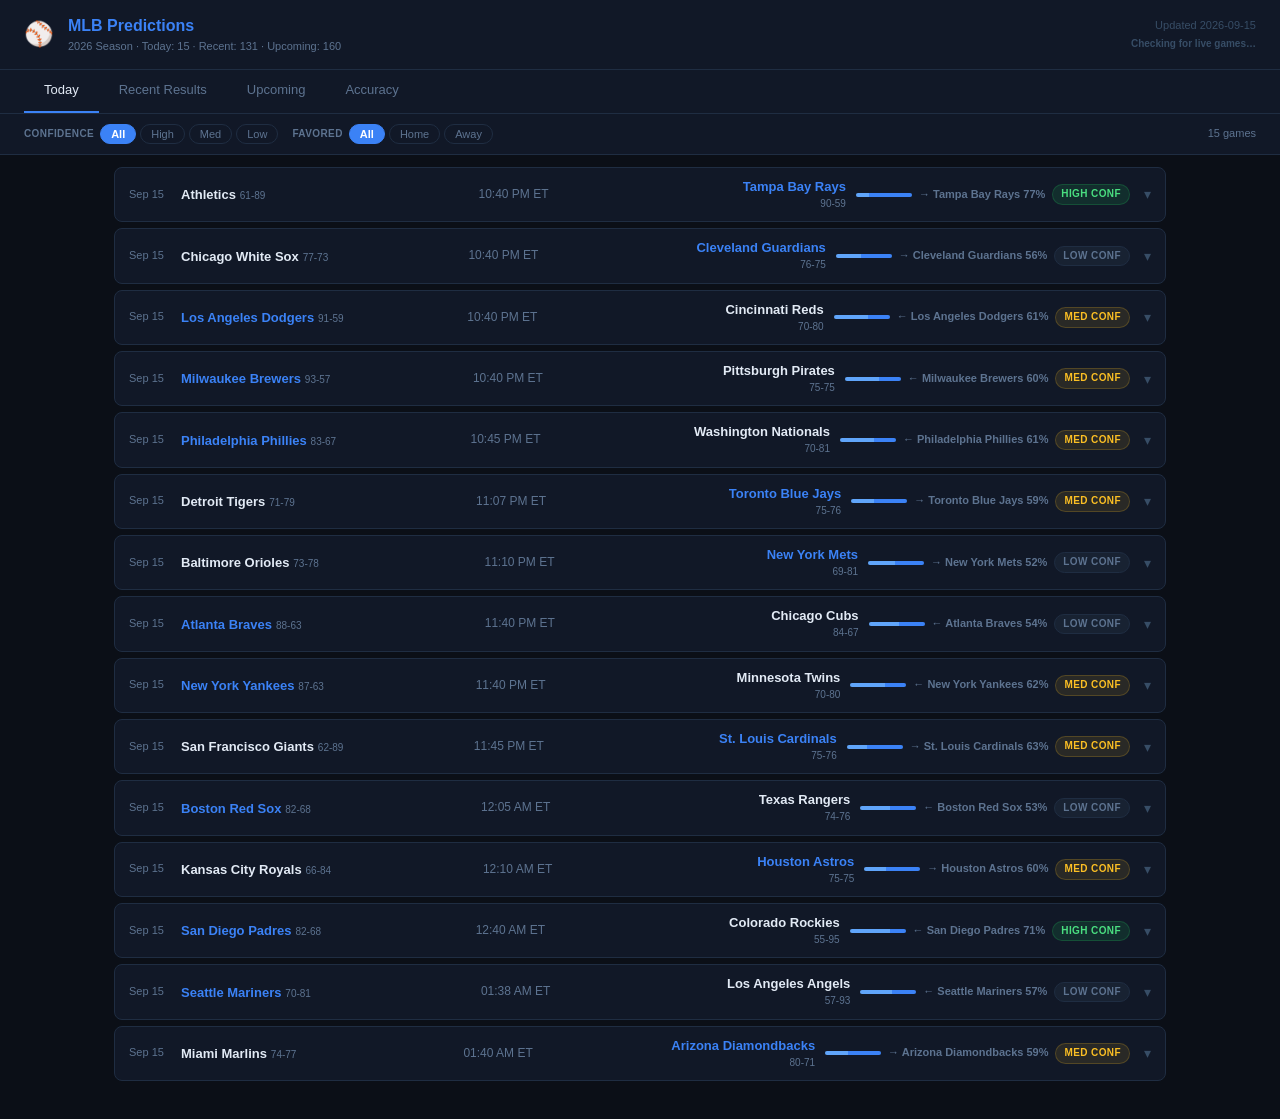
==== commit 4fce3d05: "Auto-refresh: MLB/NHL/NBA/NFL predictions 2026-09-15" ====
--- a/mlb.html
+++ b/mlb.html
@@ -257,7 +257,7 @@
   <div class="hdr-emoji">⚾</div>
   <div class="hdr-info">
     <div class="hdr-name">MLB Predictions</div>
-    <div class="hdr-sub">2026 Season  ·  Today: 15  ·  Recent: 128  ·  Upcoming: 160</div>
+    <div class="hdr-sub">2026 Season  ·  Today: 15  ·  Recent: 131  ·  Upcoming: 160</div>
   </div>
   <div class="hdr-right">
     <div class="hdr-date">Updated 2026-09-15</div>
@@ -297,8 +297,8 @@
       </div>
     </div>
     <div class="row-meta">
-      <div class="row-bar"><div class="rb-away" style="width:23.6%"></div><div class="rb-home" style="width:76.4%"></div></div>
-      <span class="row-pick">→ Tampa Bay Rays 76%</span>
+      <div class="row-bar"><div class="rb-away" style="width:23.4%"></div><div class="rb-home" style="width:76.5%"></div></div>
+      <span class="row-pick">→ Tampa Bay Rays 77%</span>
       <span class="pill conf-high">HIGH CONF</span>
       <span class="result-area"></span>
       <span class="expand-btn">▾</span>
@@ -339,8 +339,8 @@
       </div>
     </div>
     <div class="row-meta">
-      <div class="row-bar"><div class="rb-away" style="width:44.6%"></div><div class="rb-home" style="width:55.4%"></div></div>
-      <span class="row-pick">→ Cleveland Guardians 55%</span>
+      <div class="row-bar"><div class="rb-away" style="width:44.5%"></div><div class="rb-home" style="width:55.5%"></div></div>
+      <span class="row-pick">→ Cleveland Guardians 56%</span>
       <span class="pill conf-low">LOW CONF</span>
       <span class="result-area"></span>
       <span class="expand-btn">▾</span>
@@ -382,7 +382,7 @@
     </div>
     <div class="row-meta">
       <div class="row-bar"><div class="rb-away" style="width:61.5%"></div><div class="rb-home" style="width:38.5%"></div></div>
-      <span class="row-pick">← Los Angeles Dodgers 62%</span>
+      <span class="row-pick">← Los Angeles Dodgers 61%</span>
       <span class="pill conf-med">MED CONF</span>
       <span class="result-area"></span>
       <span class="expand-btn">▾</span>
@@ -465,7 +465,7 @@
       </div>
     </div>
     <div class="row-meta">
-      <div class="row-bar"><div class="rb-away" style="width:61.3%"></div><div class="rb-home" style="width:38.7%"></div></div>
+      <div class="row-bar"><div class="rb-away" style="width:61.4%"></div><div class="rb-home" style="width:38.6%"></div></div>
       <span class="row-pick">← Philadelphia Phillies 61%</span>
       <span class="pill conf-med">MED CONF</span>
       <span class="result-area"></span>
@@ -507,8 +507,8 @@
       </div>
     </div>
     <div class="row-meta">
-      <div class="row-bar"><div class="rb-away" style="width:41.5%"></div><div class="rb-home" style="width:58.5%"></div></div>
-      <span class="row-pick">→ Toronto Blue Jays 58%</span>
+      <div class="row-bar"><div class="rb-away" style="width:41.4%"></div><div class="rb-home" style="width:58.6%"></div></div>
+      <span class="row-pick">→ Toronto Blue Jays 59%</span>
       <span class="pill conf-med">MED CONF</span>
       <span class="result-area"></span>
       <span class="expand-btn">▾</span>
@@ -549,7 +549,7 @@
       </div>
     </div>
     <div class="row-meta">
-      <div class="row-bar"><div class="rb-away" style="width:48.4%"></div><div class="rb-home" style="width:51.6%"></div></div>
+      <div class="row-bar"><div class="rb-away" style="width:48.3%"></div><div class="rb-home" style="width:51.7%"></div></div>
       <span class="row-pick">→ New York Mets 52%</span>
       <span class="pill conf-low">LOW CONF</span>
       <span class="result-area"></span>
@@ -591,7 +591,7 @@
       </div>
     </div>
     <div class="row-meta">
-      <div class="row-bar"><div class="rb-away" style="width:54.0%"></div><div class="rb-home" style="width:46.0%"></div></div>
+      <div class="row-bar"><div class="rb-away" style="width:54.1%"></div><div class="rb-home" style="width:45.9%"></div></div>
       <span class="row-pick">← Atlanta Braves 54%</span>
       <span class="pill conf-low">LOW CONF</span>
       <span class="result-area"></span>
@@ -633,7 +633,7 @@
       </div>
     </div>
     <div class="row-meta">
-      <div class="row-bar"><div class="rb-away" style="width:61.9%"></div><div class="rb-home" style="width:38.1%"></div></div>
+      <div class="row-bar"><div class="rb-away" style="width:62.0%"></div><div class="rb-home" style="width:38.0%"></div></div>
       <span class="row-pick">← New York Yankees 62%</span>
       <span class="pill conf-med">MED CONF</span>
       <span class="result-area"></span>
@@ -675,7 +675,7 @@
       </div>
     </div>
     <div class="row-meta">
-      <div class="row-bar"><div class="rb-away" style="width:37.0%"></div><div class="rb-home" style="width:63.0%"></div></div>
+      <div class="row-bar"><div class="rb-away" style="width:36.9%"></div><div class="rb-home" style="width:63.1%"></div></div>
       <span class="row-pick">→ St. Louis Cardinals 63%</span>
       <span class="pill conf-med">MED CONF</span>
       <span class="result-area"></span>
@@ -759,7 +759,7 @@
       </div>
     </div>
     <div class="row-meta">
-      <div class="row-bar"><div class="rb-away" style="width:39.7%"></div><div class="rb-home" style="width:60.3%"></div></div>
+      <div class="row-bar"><div class="rb-away" style="width:39.6%"></div><div class="rb-home" style="width:60.4%"></div></div>
       <span class="row-pick">→ Houston Astros 60%</span>
       <span class="pill conf-med">MED CONF</span>
       <span class="result-area"></span>
@@ -792,16 +792,16 @@
     <div class="row-teams">
       <div class="row-team fav">
         <span class="rtn">San Diego Padres</span>
-        <span class="rrec">81-68</span>
+        <span class="rrec">82-68</span>
       </div>
       <div class="row-time" id="ctr-401816955">12:40 AM ET</div>
       <div class="row-team right">
         <span class="rtn">Colorado Rockies</span>
-        <span class="rrec">55-94</span>
-      </div>
-    </div>
-    <div class="row-meta">
-      <div class="row-bar"><div class="rb-away" style="width:70.7%"></div><div class="rb-home" style="width:29.3%"></div></div>
+        <span class="rrec">55-95</span>
+      </div>
+    </div>
+    <div class="row-meta">
+      <div class="row-bar"><div class="rb-away" style="width:71.3%"></div><div class="rb-home" style="width:28.7%"></div></div>
       <span class="row-pick">← San Diego Padres 71%</span>
       <span class="pill conf-high">HIGH CONF</span>
       <span class="result-area"></span>
@@ -815,11 +815,11 @@
         <th class="ds-lbl">SEASON STATS</th>
         <th class="ds-home">Colorado Rockies</th>
       </tr></thead>
-      <tbody><tr><td class="ds-away better">0.544</td><td class="ds-lbl">Win%</td><td class="ds-home worse">0.369</td></tr><tr><td class="ds-away better">0.516</td><td class="ds-lbl">Pyth Win%</td><td class="ds-home worse">0.402</td></tr><tr><td class="ds-away better">0.150</td><td class="ds-lbl">Run Diff/G</td><td class="ds-home worse">-1.1</td></tr><tr><td class="ds-away worse">4.3</td><td class="ds-lbl">RS/G</td><td class="ds-home better">4.7</td></tr><tr><td class="ds-away ">NA</td><td class="ds-lbl">Team ERA</td><td class="ds-home ">NA</td></tr></tbody>
-    </table></div>
-  </div>
-</div><div class="game-row"
-     data-conf="med"
+      <tbody><tr><td class="ds-away better">0.547</td><td class="ds-lbl">Win%</td><td class="ds-home worse">0.367</td></tr><tr><td class="ds-away better">0.517</td><td class="ds-lbl">Pyth Win%</td><td class="ds-home worse">0.402</td></tr><tr><td class="ds-away better">0.150</td><td class="ds-lbl">Run Diff/G</td><td class="ds-home worse">-1.1</td></tr><tr><td class="ds-away worse">4.3</td><td class="ds-lbl">RS/G</td><td class="ds-home better">4.7</td></tr><tr><td class="ds-away ">NA</td><td class="ds-lbl">Team ERA</td><td class="ds-home ">NA</td></tr></tbody>
+    </table></div>
+  </div>
+</div><div class="game-row"
+     data-conf="low"
      data-pick="away"
      data-result=""
      data-date="2026-09-15"
@@ -834,18 +834,18 @@
     <div class="row-teams">
       <div class="row-team fav">
         <span class="rtn">Seattle Mariners</span>
-        <span class="rrec">70-80</span>
+        <span class="rrec">70-81</span>
       </div>
       <div class="row-time" id="ctr-401816957">01:38 AM ET</div>
       <div class="row-team right">
         <span class="rtn">Los Angeles Angels</span>
-        <span class="rrec">56-93</span>
-      </div>
-    </div>
-    <div class="row-meta">
-      <div class="row-bar"><div class="rb-away" style="width:58.1%"></div><div class="rb-home" style="width:41.9%"></div></div>
-      <span class="row-pick">← Seattle Mariners 58%</span>
-      <span class="pill conf-med">MED CONF</span>
+        <span class="rrec">57-93</span>
+      </div>
+    </div>
+    <div class="row-meta">
+      <div class="row-bar"><div class="rb-away" style="width:57.3%"></div><div class="rb-home" style="width:42.7%"></div></div>
+      <span class="row-pick">← Seattle Mariners 57%</span>
+      <span class="pill conf-low">LOW CONF</span>
       <span class="result-area"></span>
       <span class="expand-btn">▾</span>
     </div>
@@ -857,7 +857,7 @@
         <th class="ds-lbl">SEASON STATS</th>
         <th class="ds-home">Los Angeles Angels</th>
       </tr></thead>
-      <tbody><tr><td class="ds-away better">0.467</td><td class="ds-lbl">Win%</td><td class="ds-home worse">0.376</td></tr><tr><td class="ds-away better">0.459</td><td class="ds-lbl">Pyth Win%</td><td class="ds-home worse">0.446</td></tr><tr><td class="ds-away better">-0.390</td><td class="ds-lbl">Run Diff/G</td><td class="ds-home worse">-0.510</td></tr><tr><td class="ds-away better">4.1</td><td class="ds-lbl">RS/G</td><td class="ds-home worse">4.0</td></tr><tr><td class="ds-away ">NA</td><td class="ds-lbl">Team ERA</td><td class="ds-home ">NA</td></tr></tbody>
+      <tbody><tr><td class="ds-away better">0.464</td><td class="ds-lbl">Win%</td><td class="ds-home worse">0.380</td></tr><tr><td class="ds-away better">0.458</td><td class="ds-lbl">Pyth Win%</td><td class="ds-home worse">0.448</td></tr><tr><td class="ds-away better">-0.400</td><td class="ds-lbl">Run Diff/G</td><td class="ds-home worse">-0.490</td></tr><tr><td class="ds-away better">4.1</td><td class="ds-lbl">RS/G</td><td class="ds-home worse">4.1</td></tr><tr><td class="ds-away ">NA</td><td class="ds-lbl">Team ERA</td><td class="ds-home ">NA</td></tr></tbody>
     </table></div>
   </div>
 </div><div class="game-row"
@@ -876,17 +876,17 @@
     <div class="row-teams">
       <div class="row-team">
         <span class="rtn">Miami Marlins</span>
-        <span class="rrec">74-76</span>
+        <span class="rrec">74-77</span>
       </div>
       <div class="row-time" id="ctr-401816956">01:40 AM ET</div>
       <div class="row-team right fav">
         <span class="rtn">Arizona Diamondbacks</span>
-        <span class="rrec">79-71</span>
-      </div>
-    </div>
-    <div class="row-meta">
-      <div class="row-bar"><div class="rb-away" style="width:41.9%"></div><div class="rb-home" style="width:58.1%"></div></div>
-      <span class="row-pick">→ Arizona Diamondbacks 58%</span>
+        <span class="rrec">80-71</span>
+      </div>
+    </div>
+    <div class="row-meta">
+      <div class="row-bar"><div class="rb-away" style="width:41.1%"></div><div class="rb-home" style="width:58.9%"></div></div>
+      <span class="row-pick">→ Arizona Diamondbacks 59%</span>
       <span class="pill conf-med">MED CONF</span>
       <span class="result-area"></span>
       <span class="expand-btn">▾</span>
@@ -899,11 +899,11 @@
         <th class="ds-lbl">SEASON STATS</th>
         <th class="ds-home">Arizona Diamondbacks</th>
       </tr></thead>
-      <tbody><tr><td class="ds-away worse">0.493</td><td class="ds-lbl">Win%</td><td class="ds-home better">0.527</td></tr><tr><td class="ds-away better">0.504</td><td class="ds-lbl">Pyth Win%</td><td class="ds-home worse">0.501</td></tr><tr><td class="ds-away better">0.040</td><td class="ds-lbl">Run Diff/G</td><td class="ds-home worse">0.010</td></tr><tr><td class="ds-away better">4.4</td><td class="ds-lbl">RS/G</td><td class="ds-home worse">4.4</td></tr><tr><td class="ds-away ">NA</td><td class="ds-lbl">Team ERA</td><td class="ds-home ">NA</td></tr></tbody>
+      <tbody><tr><td class="ds-away worse">0.490</td><td class="ds-lbl">Win%</td><td class="ds-home better">0.530</td></tr><tr><td class="ds-away better">0.503</td><td class="ds-lbl">Pyth Win%</td><td class="ds-home worse">0.502</td></tr><tr><td class="ds-away better">0.030</td><td class="ds-lbl">Run Diff/G</td><td class="ds-home worse">0.020</td></tr><tr><td class="ds-away ">4.5</td><td class="ds-lbl">RS/G</td><td class="ds-home ">4.5</td></tr><tr><td class="ds-away ">NA</td><td class="ds-lbl">Team ERA</td><td class="ds-home ">NA</td></tr></tbody>
     </table></div>
   </div>
 </div></div></div>
-<div id="tab-recent"   class="sub-panel"><div class="filter-bar" id="fb-recent"><div class="fg"><span class="fl">Result</span><button class="fb active" data-tab="recent" data-filter="result" data-value="all" onclick="setFilter(this)">All</button><button class="fb" data-tab="recent" data-filter="result" data-value="correct" onclick="setFilter(this)">✓ Correct</button><button class="fb" data-tab="recent" data-filter="result" data-value="wrong" onclick="setFilter(this)">✗ Wrong</button></div><div class="fg"><span class="fl">Confidence</span><button class="fb active" data-tab="recent" data-filter="conf" data-value="all" onclick="setFilter(this)">All</button><button class="fb" data-tab="recent" data-filter="conf" data-value="high" onclick="setFilter(this)">High</button><button class="fb" data-tab="recent" data-filter="conf" data-value="med" onclick="setFilter(this)">Med</button><button class="fb" data-tab="recent" data-filter="conf" data-value="low" onclick="setFilter(this)">Low</button></div><div class="fg"><span class="fl">Period</span><button class="fb active" data-tab="recent" data-filter="days" data-value="3" onclick="setFilter(this)">Last 3 days</button><button class="fb" data-tab="recent" data-filter="days" data-value="7" onclick="setFilter(this)">Last 7 days</button><button class="fb" data-tab="recent" data-filter="days" data-value="10" onclick="setFilter(this)">Last 10 days</button></div><span class="game-count" id="count-recent">128 games</span></div><div class="game-list" id="list-recent"><div class="game-row"
+<div id="tab-recent"   class="sub-panel"><div class="filter-bar" id="fb-recent"><div class="fg"><span class="fl">Result</span><button class="fb active" data-tab="recent" data-filter="result" data-value="all" onclick="setFilter(this)">All</button><button class="fb" data-tab="recent" data-filter="result" data-value="correct" onclick="setFilter(this)">✓ Correct</button><button class="fb" data-tab="recent" data-filter="result" data-value="wrong" onclick="setFilter(this)">✗ Wrong</button></div><div class="fg"><span class="fl">Confidence</span><button class="fb active" data-tab="recent" data-filter="conf" data-value="all" onclick="setFilter(this)">All</button><button class="fb" data-tab="recent" data-filter="conf" data-value="high" onclick="setFilter(this)">High</button><button class="fb" data-tab="recent" data-filter="conf" data-value="med" onclick="setFilter(this)">Med</button><button class="fb" data-tab="recent" data-filter="conf" data-value="low" onclick="setFilter(this)">Low</button></div><div class="fg"><span class="fl">Period</span><button class="fb active" data-tab="recent" data-filter="days" data-value="3" onclick="setFilter(this)">Last 3 days</button><button class="fb" data-tab="recent" data-filter="days" data-value="7" onclick="setFilter(this)">Last 7 days</button><button class="fb" data-tab="recent" data-filter="days" data-value="10" onclick="setFilter(this)">Last 10 days</button></div><span class="game-count" id="count-recent">131 games</span></div><div class="game-list" id="list-recent"><div class="game-row"
      data-conf="low"
      data-pick="home"
      data-result="wrong"
@@ -928,8 +928,8 @@
       </div>
     </div>
     <div class="row-meta">
-      <div class="row-bar"><div class="rb-away" style="width:44.6%"></div><div class="rb-home" style="width:55.4%"></div></div>
-      <span class="row-pick">→ Cleveland Guardians 55%</span>
+      <div class="row-bar"><div class="rb-away" style="width:44.5%"></div><div class="rb-home" style="width:55.5%"></div></div>
+      <span class="row-pick">→ Cleveland Guardians 56%</span>
       <span class="pill conf-low">LOW CONF</span>
       <span class="result-area"><span class="pill pill-wrong">✗</span></span>
       <span class="expand-btn">▾</span>
@@ -971,7 +971,7 @@
     </div>
     <div class="row-meta">
       <div class="row-bar"><div class="rb-away" style="width:61.5%"></div><div class="rb-home" style="width:38.5%"></div></div>
-      <span class="row-pick">← Los Angeles Dodgers 62%</span>
+      <span class="row-pick">← Los Angeles Dodgers 61%</span>
       <span class="pill conf-med">MED CONF</span>
       <span class="result-area"><span class="pill pill-correct">✓</span></span>
       <span class="expand-btn">▾</span>
@@ -1012,8 +1012,8 @@
       </div>
     </div>
     <div class="row-meta">
-      <div class="row-bar"><div class="rb-away" style="width:41.5%"></div><div class="rb-home" style="width:58.5%"></div></div>
-      <span class="row-pick">→ Toronto Blue Jays 58%</span>
+      <div class="row-bar"><div class="rb-away" style="width:41.4%"></div><div class="rb-home" style="width:58.6%"></div></div>
+      <span class="row-pick">→ Toronto Blue Jays 59%</span>
       <span class="pill conf-med">MED CONF</span>
       <span class="result-area"><span class="pill pill-wrong">✗</span></span>
       <span class="expand-btn">▾</span>
@@ -1054,7 +1054,7 @@
       </div>
     </div>
     <div class="row-meta">
-      <div class="row-bar"><div class="rb-away" style="width:48.4%"></div><div class="rb-home" style="width:51.6%"></div></div>
+      <div class="row-bar"><div class="rb-away" style="width:48.3%"></div><div class="rb-home" style="width:51.7%"></div></div>
       <span class="row-pick">→ New York Mets 52%</span>
       <span class="pill conf-low">LOW CONF</span>
       <span class="result-area"><span class="pill pill-wrong">✗</span></span>
@@ -1096,7 +1096,7 @@
       </div>
     </div>
     <div class="row-meta">
-      <div class="row-bar"><div class="rb-away" style="width:54.0%"></div><div class="rb-home" style="width:46.0%"></div></div>
+      <div class="row-bar"><div class="rb-away" style="width:54.1%"></div><div class="rb-home" style="width:45.9%"></div></div>
       <span class="row-pick">← Atlanta Braves 54%</span>
       <span class="pill conf-low">LOW CONF</span>
       <span class="result-area"><span class="pill pill-wrong">✗</span></span>
@@ -1138,7 +1138,7 @@
       </div>
     </div>
     <div class="row-meta">
-      <div class="row-bar"><div class="rb-away" style="width:61.9%"></div><div class="rb-home" style="width:38.1%"></div></div>
+      <div class="row-bar"><div class="rb-away" style="width:62.0%"></div><div class="rb-home" style="width:38.0%"></div></div>
       <span class="row-pick">← New York Yankees 62%</span>
       <span class="pill conf-med">MED CONF</span>
       <span class="result-area"><span class="pill pill-correct">✓</span></span>
@@ -1180,7 +1180,7 @@
       </div>
     </div>
     <div class="row-meta">
-      <div class="row-bar"><div class="rb-away" style="width:37.0%"></div><div class="rb-home" style="width:63.0%"></div></div>
+      <div class="row-bar"><div class="rb-away" style="width:36.9%"></div><div class="rb-home" style="width:63.1%"></div></div>
       <span class="row-pick">→ St. Louis Cardinals 63%</span>
       <span class="pill conf-med">MED CONF</span>
       <span class="result-area"><span class="pill pill-correct">✓</span></span>
@@ -1195,6 +1195,132 @@
         <th class="ds-home">St. Louis Cardinals</th>
       </tr></thead>
       <tbody><tr><td class="ds-away worse">0.411</td><td class="ds-lbl">Win%</td><td class="ds-home better">0.497</td></tr><tr><td class="ds-away worse">0.447</td><td class="ds-lbl">Pyth Win%</td><td class="ds-home better">0.496</td></tr><tr><td class="ds-away worse">-0.520</td><td class="ds-lbl">Run Diff/G</td><td class="ds-home better">-0.040</td></tr><tr><td class="ds-away worse">4.2</td><td class="ds-lbl">RS/G</td><td class="ds-home better">4.5</td></tr><tr><td class="ds-away ">NA</td><td class="ds-lbl">Team ERA</td><td class="ds-home ">NA</td></tr></tbody>
+    </table></div>
+  </div>
+</div><div class="game-row"
+     data-conf="high"
+     data-pick="away"
+     data-result="correct"
+     data-date="2026-09-14"
+     data-status="final"
+     data-game-id="401816940"
+     data-away="San Diego Padres"
+     data-home="Colorado Rockies"
+     data-pred="away"
+     data-espn-path="baseball/mlb">
+  <div class="row-main" onclick="toggleRow('det-recent-7',this,'401816940','final')">
+    <span class="row-date">Sep 14</span>
+    <div class="row-teams">
+      <div class="row-team winner">
+        <span class="rtn">San Diego Padres</span>
+        <span class="rrec">82-68</span>
+      </div>
+      <div class="row-score" id="ctr-401816940"><span class="sc">8–7</span><span class="sc-lbl">FINAL</span></div>
+      <div class="row-team right">
+        <span class="rtn">Colorado Rockies</span>
+        <span class="rrec">55-95</span>
+      </div>
+    </div>
+    <div class="row-meta">
+      <div class="row-bar"><div class="rb-away" style="width:71.3%"></div><div class="rb-home" style="width:28.7%"></div></div>
+      <span class="row-pick">← San Diego Padres 71%</span>
+      <span class="pill conf-high">HIGH CONF</span>
+      <span class="result-area"><span class="pill pill-correct">✓</span></span>
+      <span class="expand-btn">▾</span>
+    </div>
+  </div>
+  <div class="row-detail" id="det-recent-7">
+    <div class="detail-inner"><table class="detail-stats pregame-stats">
+      <thead><tr>
+        <th class="ds-away">San Diego Padres</th>
+        <th class="ds-lbl">SEASON STATS</th>
+        <th class="ds-home">Colorado Rockies</th>
+      </tr></thead>
+      <tbody><tr><td class="ds-away better">0.547</td><td class="ds-lbl">Win%</td><td class="ds-home worse">0.367</td></tr><tr><td class="ds-away better">0.517</td><td class="ds-lbl">Pyth Win%</td><td class="ds-home worse">0.402</td></tr><tr><td class="ds-away better">0.150</td><td class="ds-lbl">Run Diff/G</td><td class="ds-home worse">-1.1</td></tr><tr><td class="ds-away worse">4.3</td><td class="ds-lbl">RS/G</td><td class="ds-home better">4.7</td></tr><tr><td class="ds-away ">NA</td><td class="ds-lbl">Team ERA</td><td class="ds-home ">NA</td></tr></tbody>
+    </table></div>
+  </div>
+</div><div class="game-row"
+     data-conf="low"
+     data-pick="away"
+     data-result="wrong"
+     data-date="2026-09-14"
+     data-status="final"
+     data-game-id="401816942"
+     data-away="Seattle Mariners"
+     data-home="Los Angeles Angels"
+     data-pred="away"
+     data-espn-path="baseball/mlb">
+  <div class="row-main" onclick="toggleRow('det-recent-8',this,'401816942','final')">
+    <span class="row-date">Sep 14</span>
+    <div class="row-teams">
+      <div class="row-team fav">
+        <span class="rtn">Seattle Mariners</span>
+        <span class="rrec">70-81</span>
+      </div>
+      <div class="row-score" id="ctr-401816942"><span class="sc">4–6</span><span class="sc-lbl">FINAL</span></div>
+      <div class="row-team right winner">
+        <span class="rtn">Los Angeles Angels</span>
+        <span class="rrec">57-93</span>
+      </div>
+    </div>
+    <div class="row-meta">
+      <div class="row-bar"><div class="rb-away" style="width:57.3%"></div><div class="rb-home" style="width:42.7%"></div></div>
+      <span class="row-pick">← Seattle Mariners 57%</span>
+      <span class="pill conf-low">LOW CONF</span>
+      <span class="result-area"><span class="pill pill-wrong">✗</span></span>
+      <span class="expand-btn">▾</span>
+    </div>
+  </div>
+  <div class="row-detail" id="det-recent-8">
+    <div class="detail-inner"><table class="detail-stats pregame-stats">
+      <thead><tr>
+        <th class="ds-away">Seattle Mariners</th>
+        <th class="ds-lbl">SEASON STATS</th>
+        <th class="ds-home">Los Angeles Angels</th>
+      </tr></thead>
+      <tbody><tr><td class="ds-away better">0.464</td><td class="ds-lbl">Win%</td><td class="ds-home worse">0.380</td></tr><tr><td class="ds-away better">0.458</td><td class="ds-lbl">Pyth Win%</td><td class="ds-home worse">0.448</td></tr><tr><td class="ds-away better">-0.400</td><td class="ds-lbl">Run Diff/G</td><td class="ds-home worse">-0.490</td></tr><tr><td class="ds-away better">4.1</td><td class="ds-lbl">RS/G</td><td class="ds-home worse">4.1</td></tr><tr><td class="ds-away ">NA</td><td class="ds-lbl">Team ERA</td><td class="ds-home ">NA</td></tr></tbody>
+    </table></div>
+  </div>
+</div><div class="game-row"
+     data-conf="med"
+     data-pick="home"
+     data-result="correct"
+     data-date="2026-09-14"
+     data-status="final"
+     data-game-id="401816941"
+     data-away="Miami Marlins"
+     data-home="Arizona Diamondbacks"
+     data-pred="home"
+     data-espn-path="baseball/mlb">
+  <div class="row-main" onclick="toggleRow('det-recent-9',this,'401816941','final')">
+    <span class="row-date">Sep 14</span>
+    <div class="row-teams">
+      <div class="row-team">
+        <span class="rtn">Miami Marlins</span>
+        <span class="rrec">74-77</span>
+      </div>
+      <div class="row-score" id="ctr-401816941"><span class="sc">7–8</span><span class="sc-lbl">FINAL</span></div>
+      <div class="row-team right winner">
+        <span class="rtn">Arizona Diamondbacks</span>
+        <span class="rrec">80-71</span>
+      </div>
+    </div>
+    <div class="row-meta">
+      <div class="row-bar"><div class="rb-away" style="width:41.1%"></div><div class="rb-home" style="width:58.9%"></div></div>
+      <span class="row-pick">→ Arizona Diamondbacks 59%</span>
+      <span class="pill conf-med">MED CONF</span>
+      <span class="result-area"><span class="pill pill-correct">✓</span></span>
+      <span class="expand-btn">▾</span>
+    </div>
+  </div>
+  <div class="row-detail" id="det-recent-9">
+    <div class="detail-inner"><table class="detail-stats pregame-stats">
+      <thead><tr>
+        <th class="ds-away">Miami Marlins</th>
+        <th class="ds-lbl">SEASON STATS</th>
+        <th class="ds-home">Arizona Diamondbacks</th>
+      </tr></thead>
+      <tbody><tr><td class="ds-away worse">0.490</td><td class="ds-lbl">Win%</td><td class="ds-home better">0.530</td></tr><tr><td class="ds-away better">0.503</td><td class="ds-lbl">Pyth Win%</td><td class="ds-home worse">0.502</td></tr><tr><td class="ds-away better">0.030</td><td class="ds-lbl">Run Diff/G</td><td class="ds-home worse">0.020</td></tr><tr><td class="ds-away ">4.5</td><td class="ds-lbl">RS/G</td><td class="ds-home ">4.5</td></tr><tr><td class="ds-away ">NA</td><td class="ds-lbl">Team ERA</td><td class="ds-home ">NA</td></tr></tbody>
     </table></div>
   </div>
 </div><div class="game-row"
@@ -1208,7 +1334,7 @@
      data-home="Detroit Tigers"
      data-pred="home"
      data-espn-path="baseball/mlb">
-  <div class="row-main" onclick="toggleRow('det-recent-7',this,'401816920','final')">
+  <div class="row-main" onclick="toggleRow('det-recent-10',this,'401816920','final')">
     <span class="row-date">Sep 13</span>
     <div class="row-teams">
       <div class="row-team">
@@ -1222,21 +1348,21 @@
       </div>
     </div>
     <div class="row-meta">
-      <div class="row-bar"><div class="rb-away" style="width:31.6%"></div><div class="rb-home" style="width:68.4%"></div></div>
-      <span class="row-pick">→ Detroit Tigers 68%</span>
+      <div class="row-bar"><div class="rb-away" style="width:31.1%"></div><div class="rb-home" style="width:68.9%"></div></div>
+      <span class="row-pick">→ Detroit Tigers 69%</span>
       <span class="pill conf-high">HIGH CONF</span>
       <span class="result-area"><span class="pill pill-correct">✓</span></span>
       <span class="expand-btn">▾</span>
     </div>
   </div>
-  <div class="row-detail" id="det-recent-7">
+  <div class="row-detail" id="det-recent-10">
     <div class="detail-inner"><table class="detail-stats pregame-stats">
       <thead><tr>
         <th class="ds-away">Colorado Rockies</th>
         <th class="ds-lbl">SEASON STATS</th>
         <th class="ds-home">Detroit Tigers</th>
       </tr></thead>
-      <tbody><tr><td class="ds-away worse">0.369</td><td class="ds-lbl">Win%</td><td class="ds-home better">0.473</td></tr><tr><td class="ds-away worse">0.402</td><td class="ds-lbl">Pyth Win%</td><td class="ds-home better">0.551</td></tr><tr><td class="ds-away worse">-1.1</td><td class="ds-lbl">Run Diff/G</td><td class="ds-home better">0.470</td></tr><tr><td class="ds-away better">4.7</td><td class="ds-lbl">RS/G</td><td class="ds-home worse">4.5</td></tr><tr><td class="ds-away ">NA</td><td class="ds-lbl">Team ERA</td><td class="ds-home ">NA</td></tr></tbody>
+      <tbody><tr><td class="ds-away worse">0.367</td><td class="ds-lbl">Win%</td><td class="ds-home better">0.473</td></tr><tr><td class="ds-away worse">0.402</td><td class="ds-lbl">Pyth Win%</td><td class="ds-home better">0.551</td></tr><tr><td class="ds-away worse">-1.1</td><td class="ds-lbl">Run Diff/G</td><td class="ds-home better">0.470</td></tr><tr><td class="ds-away better">4.7</td><td class="ds-lbl">RS/G</td><td class="ds-home worse">4.5</td></tr><tr><td class="ds-away ">NA</td><td class="ds-lbl">Team ERA</td><td class="ds-home ">NA</td></tr></tbody>
     </table></div>
   </div>
 </div><div class="game-row"
@@ -1250,7 +1376,7 @@
      data-home="Washington Nationals"
      data-pred="home"
      data-espn-path="baseball/mlb">
-  <div class="row-main" onclick="toggleRow('det-recent-8',this,'401816918','final')">
+  <div class="row-main" onclick="toggleRow('det-recent-11',this,'401816918','final')">
     <span class="row-date">Sep 13</span>
     <div class="row-teams">
       <div class="row-team">
@@ -1264,25 +1390,25 @@
       </div>
     </div>
     <div class="row-meta">
-      <div class="row-bar"><div class="rb-away" style="width:40.4%"></div><div class="rb-home" style="width:59.6%"></div></div>
-      <span class="row-pick">→ Washington Nationals 60%</span>
+      <div class="row-bar"><div class="rb-away" style="width:40.8%"></div><div class="rb-home" style="width:59.2%"></div></div>
+      <span class="row-pick">→ Washington Nationals 59%</span>
       <span class="pill conf-med">MED CONF</span>
       <span class="result-area"><span class="pill pill-correct">✓</span></span>
       <span class="expand-btn">▾</span>
     </div>
   </div>
-  <div class="row-detail" id="det-recent-8">
+  <div class="row-detail" id="det-recent-11">
     <div class="detail-inner"><table class="detail-stats pregame-stats">
       <thead><tr>
         <th class="ds-away">Los Angeles Angels</th>
         <th class="ds-lbl">SEASON STATS</th>
         <th class="ds-home">Washington Nationals</th>
       </tr></thead>
-      <tbody><tr><td class="ds-away worse">0.376</td><td class="ds-lbl">Win%</td><td class="ds-home better">0.464</td></tr><tr><td class="ds-away worse">0.446</td><td class="ds-lbl">Pyth Win%</td><td class="ds-home better">0.502</td></tr><tr><td class="ds-away worse">-0.510</td><td class="ds-lbl">Run Diff/G</td><td class="ds-home better">0.020</td></tr><tr><td class="ds-away worse">4.0</td><td class="ds-lbl">RS/G</td><td class="ds-home better">5.1</td></tr><tr><td class="ds-away ">NA</td><td class="ds-lbl">Team ERA</td><td class="ds-home ">NA</td></tr></tbody>
-    </table></div>
-  </div>
-</div><div class="game-row"
-     data-conf="med"
+      <tbody><tr><td class="ds-away worse">0.380</td><td class="ds-lbl">Win%</td><td class="ds-home better">0.464</td></tr><tr><td class="ds-away worse">0.448</td><td class="ds-lbl">Pyth Win%</td><td class="ds-home better">0.502</td></tr><tr><td class="ds-away worse">-0.490</td><td class="ds-lbl">Run Diff/G</td><td class="ds-home better">0.020</td></tr><tr><td class="ds-away worse">4.1</td><td class="ds-lbl">RS/G</td><td class="ds-home better">5.1</td></tr><tr><td class="ds-away ">NA</td><td class="ds-lbl">Team ERA</td><td class="ds-home ">NA</td></tr></tbody>
+    </table></div>
+  </div>
+</div><div class="game-row"
+     data-conf="high"
      data-pick="home"
      data-result="correct"
      data-date="2026-09-13"
@@ -1292,7 +1418,7 @@
      data-home="New York Yankees"
      data-pred="home"
      data-espn-path="baseball/mlb">
-  <div class="row-main" onclick="toggleRow('det-recent-9',this,'401816924','final')">
+  <div class="row-main" onclick="toggleRow('det-recent-12',this,'401816924','final')">
     <span class="row-date">Sep 13</span>
     <div class="row-teams">
       <div class="row-team">
@@ -1306,14 +1432,14 @@
       </div>
     </div>
     <div class="row-meta">
-      <div class="row-bar"><div class="rb-away" style="width:32.1%"></div><div class="rb-home" style="width:67.9%"></div></div>
+      <div class="row-bar"><div class="rb-away" style="width:31.9%"></div><div class="rb-home" style="width:68.1%"></div></div>
       <span class="row-pick">→ New York Yankees 68%</span>
-      <span class="pill conf-med">MED CONF</span>
+      <span class="pill conf-high">HIGH CONF</span>
       <span class="result-area"><span class="pill pill-correct">✓</span></span>
       <span class="expand-btn">▾</span>
     </div>
   </div>
-  <div class="row-detail" id="det-recent-9">
+  <div class="row-detail" id="det-recent-12">
     <div class="detail-inner"><table class="detail-stats pregame-stats">
       <thead><tr>
         <th class="ds-away">New York Mets</th>
@@ -1334,7 +1460,7 @@
      data-home="Atlanta Braves"
      data-pred="home"
      data-espn-path="baseball/mlb">
-  <div class="row-main" onclick="toggleRow('det-recent-10',this,'401816925','final')">
+  <div class="row-main" onclick="toggleRow('det-recent-13',this,'401816925','final')">
     <span class="row-date">Sep 13</span>
     <div class="row-teams">
       <div class="row-team winner">
@@ -1348,14 +1474,14 @@
       </div>
     </div>
     <div class="row-meta">
-      <div class="row-bar"><div class="rb-away" style="width:42.6%"></div><div class="rb-home" style="width:57.4%"></div></div>
-      <span class="row-pick">→ Atlanta Braves 57%</span>
+      <div class="row-bar"><div class="rb-away" style="width:42.5%"></div><div class="rb-home" style="width:57.5%"></div></div>
+      <span class="row-pick">→ Atlanta Braves 58%</span>
       <span class="pill conf-low">LOW CONF</span>
       <span class="result-area"><span class="pill pill-wrong">✗</span></span>
       <span class="expand-btn">▾</span>
     </div>
   </div>
-  <div class="row-detail" id="det-recent-10">
+  <div class="row-detail" id="det-recent-13">
     <div class="detail-inner"><table class="detail-stats pregame-stats">
       <thead><tr>
         <th class="ds-away">Philadelphia Phillies</th>
@@ -1376,7 +1502,7 @@
      data-home="Toronto Blue Jays"
      data-pred="home"
      data-espn-path="baseball/mlb">
-  <div class="row-main" onclick="toggleRow('det-recent-11',this,'401816919','final')">
+  <div class="row-main" onclick="toggleRow('det-recent-14',this,'401816919','final')">
     <span class="row-date">Sep 13</span>
     <div class="row-teams">
       <div class="row-team">
@@ -1390,14 +1516,14 @@
       </div>
     </div>
     <div class="row-meta">
-      <div class="row-bar"><div class="rb-away" style="width:42.4%"></div><div class="rb-home" style="width:57.6%"></div></div>
+      <div class="row-bar"><div class="rb-away" style="width:42.2%"></div><div class="rb-home" style="width:57.8%"></div></div>
       <span class="row-pick">→ Toronto Blue Jays 58%</span>
       <span class="pill conf-low">LOW CONF</span>
       <span class="result-area"><span class="pill pill-correct">✓</span></span>
       <span class="expand-btn">▾</span>
     </div>
   </div>
-  <div class="row-detail" id="det-recent-11">
+  <div class="row-detail" id="det-recent-14">
     <div class="detail-inner"><table class="detail-stats pregame-stats">
       <thead><tr>
         <th class="ds-away">Baltimore Orioles</th>
@@ -1418,7 +1544,7 @@
      data-home="Tampa Bay Rays"
      data-pred="home"
      data-espn-path="baseball/mlb">
-  <div class="row-main" onclick="toggleRow('det-recent-12',this,'401816921','final')">
+  <div class="row-main" onclick="toggleRow('det-recent-15',this,'401816921','final')">
     <span class="row-date">Sep 13</span>
     <div class="row-teams">
       <div class="row-team">
@@ -1432,14 +1558,14 @@
       </div>
     </div>
     <div class="row-meta">
-      <div class="row-bar"><div class="rb-away" style="width:33.4%"></div><div class="rb-home" style="width:66.6%"></div></div>
+      <div class="row-bar"><div class="rb-away" style="width:33.3%"></div><div class="rb-home" style="width:66.7%"></div></div>
       <span class="row-pick">→ Tampa Bay Rays 67%</span>
       <span class="pill conf-med">MED CONF</span>
       <span class="result-area"><span class="pill pill-correct">✓</span></span>
       <span class="expand-btn">▾</span>
     </div>
   </div>
-  <div class="row-detail" id="det-recent-12">
+  <div class="row-detail" id="det-recent-15">
     <div class="detail-inner"><table class="detail-stats pregame-stats">
       <thead><tr>
         <th class="ds-away">Houston Astros</th>
@@ -1460,7 +1586,7 @@
      data-home="Miami Marlins"
      data-pred="away"
      data-espn-path="baseball/mlb">
-  <div class="row-main" onclick="toggleRow('det-recent-13',this,'401816923','final')">
+  <div class="row-main" onclick="toggleRow('det-recent-16',this,'401816923','final')">
     <span class="row-date">Sep 13</span>
     <div class="row-teams">
       <div class="row-team fav">
@@ -1474,21 +1600,21 @@
       </div>
     </div>
     <div class="row-meta">
-      <div class="row-bar"><div class="rb-away" style="width:59.1%"></div><div class="rb-home" style="width:40.9%"></div></div>
+      <div class="row-bar"><div class="rb-away" style="width:59.5%"></div><div class="rb-home" style="width:40.5%"></div></div>
       <span class="row-pick">← Los Angeles Dodgers 59%</span>
       <span class="pill conf-med">MED CONF</span>
       <span class="result-area"><span class="pill pill-wrong">✗</span></span>
       <span class="expand-btn">▾</span>
     </div>
   </div>
-  <div class="row-detail" id="det-recent-13">
+  <div class="row-detail" id="det-recent-16">
     <div class="detail-inner"><table class="detail-stats pregame-stats">
       <thead><tr>
         <th class="ds-away">Los Angeles Dodgers</th>
         <th class="ds-lbl">SEASON STATS</th>
         <th class="ds-home">Miami Marlins</th>
       </tr></thead>
-      <tbody><tr><td class="ds-away better">0.607</td><td class="ds-lbl">Win%</td><td class="ds-home worse">0.493</td></tr><tr><td class="ds-away better">0.619</td><td class="ds-lbl">Pyth Win%</td><td class="ds-home worse">0.504</td></tr><tr><td class="ds-away better">1.1</td><td class="ds-lbl">Run Diff/G</td><td class="ds-home worse">0.040</td></tr><tr><td class="ds-away better">5.0</td><td class="ds-lbl">RS/G</td><td class="ds-home worse">4.4</td></tr><tr><td class="ds-away ">NA</td><td class="ds-lbl">Team ERA</td><td class="ds-home ">NA</td></tr></tbody>
+      <tbody><tr><td class="ds-away better">0.607</td><td class="ds-lbl">Win%</td><td class="ds-home worse">0.490</td></tr><tr><td class="ds-away better">0.619</td><td class="ds-lbl">Pyth Win%</td><td class="ds-home worse">0.503</td></tr><tr><td class="ds-away better">1.1</td><td class="ds-lbl">Run Diff/G</td><td class="ds-home worse">0.030</td></tr><tr><td class="ds-away better">5.0</td><td class="ds-lbl">RS/G</td><td class="ds-home worse">4.5</td></tr><tr><td class="ds-away ">NA</td><td class="ds-lbl">Team ERA</td><td class="ds-home ">NA</td></tr></tbody>
     </table></div>
   </div>
 </div><div class="game-row"
@@ -1502,7 +1628,7 @@
      data-home="Milwaukee Brewers"
      data-pred="home"
      data-espn-path="baseball/mlb">
-  <div class="row-main" onclick="toggleRow('det-recent-14',this,'401816927','final')">
+  <div class="row-main" onclick="toggleRow('det-recent-17',this,'401816927','final')">
     <span class="row-date">Sep 13</span>
     <div class="row-teams">
       <div class="row-team winner">
@@ -1516,14 +1642,14 @@
       </div>
     </div>
     <div class="row-meta">
-      <div class="row-bar"><div class="rb-away" style="width:31.4%"></div><div class="rb-home" style="width:68.6%"></div></div>
+      <div class="row-bar"><div class="rb-away" style="width:31.3%"></div><div class="rb-home" style="width:68.7%"></div></div>
       <span class="row-pick">→ Milwaukee Brewers 69%</span>
       <span class="pill conf-high">HIGH CONF</span>
       <span class="result-area"><span class="pill pill-wrong">✗</span></span>
       <span class="expand-btn">▾</span>
     </div>
   </div>
-  <div class="row-detail" id="det-recent-14">
+  <div class="row-detail" id="det-recent-17">
     <div class="detail-inner"><table class="detail-stats pregame-stats">
       <thead><tr>
         <th class="ds-away">Cincinnati Reds</th>
@@ -1544,7 +1670,7 @@
      data-home="Minnesota Twins"
      data-pred="away"
      data-espn-path="baseball/mlb">
-  <div class="row-main" onclick="toggleRow('det-recent-15',this,'401816928','final')">
+  <div class="row-main" onclick="toggleRow('det-recent-18',this,'401816928','final')">
     <span class="row-date">Sep 13</span>
     <div class="row-teams">
       <div class="row-team winner">
@@ -1565,7 +1691,7 @@
       <span class="expand-btn">▾</span>
     </div>
   </div>
-  <div class="row-detail" id="det-recent-15">
+  <div class="row-detail" id="det-recent-18">
     <div class="detail-inner"><table class="detail-stats pregame-stats">
       <thead><tr>
         <th class="ds-away">Cleveland Guardians</th>
@@ -1586,7 +1712,7 @@
      data-home="St. Louis Cardinals"
      data-pred="home"
      data-espn-path="baseball/mlb">
-  <div class="row-main" onclick="toggleRow('det-recent-16',this,'401816926','final')">
+  <div class="row-main" onclick="toggleRow('det-recent-19',this,'401816926','final')">
     <span class="row-date">Sep 13</span>
     <div class="row-teams">
       <div class="row-team">
@@ -1600,14 +1726,14 @@
       </div>
     </div>
     <div class="row-meta">
-      <div class="row-bar"><div class="rb-away" style="width:47.9%"></div><div class="rb-home" style="width:52.1%"></div></div>
+      <div class="row-bar"><div class="rb-away" style="width:47.8%"></div><div class="rb-home" style="width:52.2%"></div></div>
       <span class="row-pick">→ St. Louis Cardinals 52%</span>
       <span class="pill conf-low">LOW CONF</span>
       <span class="result-area"><span class="pill pill-correct">✓</span></span>
       <span class="expand-btn">▾</span>
     </div>
   </div>
-  <div class="row-detail" id="det-recent-16">
+  <div class="row-detail" id="det-recent-19">
     <div class="detail-inner"><table class="detail-stats pregame-stats">
       <thead><tr>
         <th class="ds-away">Chicago White Sox</th>
@@ -1628,7 +1754,7 @@
      data-home="Chicago Cubs"
      data-pred="home"
      data-espn-path="baseball/mlb">
-  <div class="row-main" onclick="toggleRow('det-recent-17',this,'401816929','final')">
+  <div class="row-main" onclick="toggleRow('det-recent-20',this,'401816929','final')">
     <span class="row-date">Sep 13</span>
     <div class="row-teams">
       <div class="row-team winner">
@@ -1649,7 +1775,7 @@
       <span class="expand-btn">▾</span>
     </div>
   </div>
-  <div class="row-detail" id="det-recent-17">
+  <div class="row-detail" id="det-recent-20">
     <div class="detail-inner"><table class="detail-stats pregame-stats">
       <thead><tr>
         <th class="ds-away">Pittsburgh Pirates</th>
@@ -1670,7 +1796,7 @@
      data-home="Boston Red Sox"
      data-pred="home"
      data-espn-path="baseball/mlb">
-  <div class="row-main" onclick="toggleRow('det-recent-18',this,'401816922','final')">
+  <div class="row-main" onclick="toggleRow('det-recent-21',this,'401816922','final')">
     <span class="row-date">Sep 13</span>
     <div class="row-teams">
       <div class="row-team">
@@ -1684,14 +1810,14 @@
       </div>
     </div>
     <div class="row-meta">
-      <div class="row-bar"><div class="rb-away" style="width:33.1%"></div><div class="rb-home" style="width:66.9%"></div></div>
+      <div class="row-bar"><div class="rb-away" style="width:32.9%"></div><div class="rb-home" style="width:67.1%"></div></div>
       <span class="row-pick">→ Boston Red Sox 67%</span>
       <span class="pill conf-med">MED CONF</span>
       <span class="result-area"><span class="pill pill-correct">✓</span></span>
       <span class="expand-btn">▾</span>
     </div>
   </div>
-  <div class="row-detail" id="det-recent-18">
+  <div class="row-detail" id="det-recent-21">
     <div class="detail-inner"><table class="detail-stats pregame-stats">
       <thead><tr>
         <th class="ds-away">Kansas City Royals</th>
@@ -1712,7 +1838,7 @@
      data-home="Athletics"
      data-pred="away"
      data-espn-path="baseball/mlb">
-  <div class="row-main" onclick="toggleRow('det-recent-19',this,'401816931','final')">
+  <div class="row-main" onclick="toggleRow('det-recent-22',this,'401816931','final')">
     <span class="row-date">Sep 13</span>
     <div class="row-teams">
       <div class="row-team fav">
@@ -1726,21 +1852,21 @@
       </div>
     </div>
     <div class="row-meta">
-      <div class="row-bar"><div class="rb-away" style="width:56.2%"></div><div class="rb-home" style="width:43.8%"></div></div>
+      <div class="row-bar"><div class="rb-away" style="width:55.7%"></div><div class="rb-home" style="width:44.3%"></div></div>
       <span class="row-pick">← Seattle Mariners 56%</span>
       <span class="pill conf-low">LOW CONF</span>
       <span class="result-area"><span class="pill pill-wrong">✗</span></span>
       <span class="expand-btn">▾</span>
     </div>
   </div>
-  <div class="row-detail" id="det-recent-19">
+  <div class="row-detail" id="det-recent-22">
     <div class="detail-inner"><table class="detail-stats pregame-stats">
       <thead><tr>
         <th class="ds-away">Seattle Mariners</th>
         <th class="ds-lbl">SEASON STATS</th>
         <th class="ds-home">Athletics</th>
       </tr></thead>
-      <tbody><tr><td class="ds-away better">0.467</td><td class="ds-lbl">Win%</td><td class="ds-home worse">0.407</td></tr><tr><td class="ds-away better">0.459</td><td class="ds-lbl">Pyth Win%</td><td class="ds-home worse">0.379</td></tr><tr><td class="ds-away better">-0.390</td><td class="ds-lbl">Run Diff/G</td><td class="ds-home worse">-1.4</td></tr><tr><td class="ds-away worse">4.1</td><td class="ds-lbl">RS/G</td><td class="ds-home better">4.4</td></tr><tr><td class="ds-away ">NA</td><td class="ds-lbl">Team ERA</td><td class="ds-home ">NA</td></tr></tbody>
+      <tbody><tr><td class="ds-away better">0.464</td><td class="ds-lbl">Win%</td><td class="ds-home worse">0.407</td></tr><tr><td class="ds-away better">0.458</td><td class="ds-lbl">Pyth Win%</td><td class="ds-home worse">0.379</td></tr><tr><td class="ds-away better">-0.400</td><td class="ds-lbl">Run Diff/G</td><td class="ds-home worse">-1.4</td></tr><tr><td class="ds-away worse">4.1</td><td class="ds-lbl">RS/G</td><td class="ds-home better">4.4</td></tr><tr><td class="ds-away ">NA</td><td class="ds-lbl">Team ERA</td><td class="ds-home ">NA</td></tr></tbody>
     </table></div>
   </div>
 </div><div class="game-row"
@@ -1754,7 +1880,7 @@
      data-home="Arizona Diamondbacks"
      data-pred="home"
      data-espn-path="baseball/mlb">
-  <div class="row-main" onclick="toggleRow('det-recent-20',this,'401816932','final')">
+  <div class="row-main" onclick="toggleRow('det-recent-23',this,'401816932','final')">
     <span class="row-date">Sep 13</span>
     <div class="row-teams">
       <div class="row-team winner">
@@ -1768,21 +1894,21 @@
       </div>
     </div>
     <div class="row-meta">
-      <div class="row-bar"><div class="rb-away" style="width:43.2%"></div><div class="rb-home" style="width:56.8%"></div></div>
+      <div class="row-bar"><div class="rb-away" style="width:42.9%"></div><div class="rb-home" style="width:57.1%"></div></div>
       <span class="row-pick">→ Arizona Diamondbacks 57%</span>
       <span class="pill conf-low">LOW CONF</span>
       <span class="result-area"><span class="pill pill-wrong">✗</span></span>
       <span class="expand-btn">▾</span>
     </div>
   </div>
-  <div class="row-detail" id="det-recent-20">
+  <div class="row-detail" id="det-recent-23">
     <div class="detail-inner"><table class="detail-stats pregame-stats">
       <thead><tr>
         <th class="ds-away">Texas Rangers</th>
         <th class="ds-lbl">SEASON STATS</th>
         <th class="ds-home">Arizona Diamondbacks</th>
       </tr></thead>
-      <tbody><tr><td class="ds-away worse">0.493</td><td class="ds-lbl">Win%</td><td class="ds-home better">0.527</td></tr><tr><td class="ds-away worse">0.469</td><td class="ds-lbl">Pyth Win%</td><td class="ds-home better">0.501</td></tr><tr><td class="ds-away worse">-0.290</td><td class="ds-lbl">Run Diff/G</td><td class="ds-home better">0.010</td></tr><tr><td class="ds-away worse">4.2</td><td class="ds-lbl">RS/G</td><td class="ds-home better">4.4</td></tr><tr><td class="ds-away ">NA</td><td class="ds-lbl">Team ERA</td><td class="ds-home ">NA</td></tr></tbody>
+      <tbody><tr><td class="ds-away worse">0.493</td><td class="ds-lbl">Win%</td><td class="ds-home better">0.530</td></tr><tr><td class="ds-away worse">0.469</td><td class="ds-lbl">Pyth Win%</td><td class="ds-home better">0.502</td></tr><tr><td class="ds-away worse">-0.290</td><td class="ds-lbl">Run Diff/G</td><td class="ds-home better">0.020</td></tr><tr><td class="ds-away worse">4.2</td><td class="ds-lbl">RS/G</td><td class="ds-home better">4.5</td></tr><tr><td class="ds-away ">NA</td><td class="ds-lbl">Team ERA</td><td class="ds-home ">NA</td></tr></tbody>
     </table></div>
   </div>
 </div><div class="game-row"
@@ -1796,7 +1922,7 @@
      data-home="San Francisco Giants"
      data-pred="away"
      data-espn-path="baseball/mlb">
-  <div class="row-main" onclick="toggleRow('det-recent-21',this,'401816930','final')">
+  <div class="row-main" onclick="toggleRow('det-recent-24',this,'401816930','final')">
     <span class="row-date">Sep 13</span>
     <div class="row-teams">
       <div class="row-team winner">
@@ -1810,21 +1936,21 @@
       </div>
     </div>
     <div class="row-meta">
-      <div class="row-bar"><div class="rb-away" style="width:63.3%"></div><div class="rb-home" style="width:36.6%"></div></div>
-      <span class="row-pick">← San Diego Padres 63%</span>
+      <div class="row-bar"><div class="rb-away" style="width:63.6%"></div><div class="rb-home" style="width:36.4%"></div></div>
+      <span class="row-pick">← San Diego Padres 64%</span>
       <span class="pill conf-med">MED CONF</span>
       <span class="result-area"><span class="pill pill-correct">✓</span></span>
       <span class="expand-btn">▾</span>
     </div>
   </div>
-  <div class="row-detail" id="det-recent-21">
+  <div class="row-detail" id="det-recent-24">
     <div class="detail-inner"><table class="detail-stats pregame-stats">
       <thead><tr>
         <th class="ds-away">San Diego Padres</th>
         <th class="ds-lbl">SEASON STATS</th>
         <th class="ds-home">San Francisco Giants</th>
       </tr></thead>
-      <tbody><tr><td class="ds-away better">0.544</td><td class="ds-lbl">Win%</td><td class="ds-home worse">0.411</td></tr><tr><td class="ds-away better">0.516</td><td class="ds-lbl">Pyth Win%</td><td class="ds-home worse">0.447</td></tr><tr><td class="ds-away better">0.150</td><td class="ds-lbl">Run Diff/G</td><td class="ds-home worse">-0.520</td></tr><tr><td class="ds-away better">4.3</td><td class="ds-lbl">RS/G</td><td class="ds-home worse">4.2</td></tr><tr><td class="ds-away ">NA</td><td class="ds-lbl">Team ERA</td><td class="ds-home ">NA</td></tr></tbody>
+      <tbody><tr><td class="ds-away better">0.547</td><td class="ds-lbl">Win%</td><td class="ds-home worse">0.411</td></tr><tr><td class="ds-away better">0.517</td><td class="ds-lbl">Pyth Win%</td><td class="ds-home worse">0.447</td></tr><tr><td class="ds-away better">0.150</td><td class="ds-lbl">Run Diff/G</td><td class="ds-home worse">-0.520</td></tr><tr><td class="ds-away better">4.3</td><td class="ds-lbl">RS/G</td><td class="ds-home worse">4.2</td></tr><tr><td class="ds-away ">NA</td><td class="ds-lbl">Team ERA</td><td class="ds-home ">NA</td></tr></tbody>
     </table></div>
   </div>
 </div><div class="game-row"
@@ -1838,7 +1964,7 @@
      data-home="Detroit Tigers"
      data-pred="home"
      data-espn-path="baseball/mlb">
-  <div class="row-main" onclick="toggleRow('det-recent-22',this,'401816905','final')">
+  <div class="row-main" onclick="toggleRow('det-recent-25',this,'401816905','final')">
     <span class="row-date">Sep 12</span>
     <div class="row-teams">
       <div class="row-team">
@@ -1852,25 +1978,25 @@
       </div>
     </div>
     <div class="row-meta">
-      <div class="row-bar"><div class="rb-away" style="width:31.6%"></div><div class="rb-home" style="width:68.4%"></div></div>
-      <span class="row-pick">→ Detroit Tigers 68%</span>
+      <div class="row-bar"><div class="rb-away" style="width:31.1%"></div><div class="rb-home" style="width:68.9%"></div></div>
+      <span class="row-pick">→ Detroit Tigers 69%</span>
       <span class="pill conf-high">HIGH CONF</span>
       <span class="result-area"><span class="pill pill-correct">✓</span></span>
       <span class="expand-btn">▾</span>
     </div>
   </div>
-  <div class="row-detail" id="det-recent-22">
+  <div class="row-detail" id="det-recent-25">
     <div class="detail-inner"><table class="detail-stats pregame-stats">
       <thead><tr>
         <th class="ds-away">Colorado Rockies</th>
         <th class="ds-lbl">SEASON STATS</th>
         <th class="ds-home">Detroit Tigers</th>
       </tr></thead>
-      <tbody><tr><td class="ds-away worse">0.369</td><td class="ds-lbl">Win%</td><td class="ds-home better">0.473</td></tr><tr><td class="ds-away worse">0.402</td><td class="ds-lbl">Pyth Win%</td><td class="ds-home better">0.551</td></tr><tr><td class="ds-away worse">-1.1</td><td class="ds-lbl">Run Diff/G</td><td class="ds-home better">0.470</td></tr><tr><td class="ds-away better">4.7</td><td class="ds-lbl">RS/G</td><td class="ds-home worse">4.5</td></tr><tr><td class="ds-away ">NA</td><td class="ds-lbl">Team ERA</td><td class="ds-home ">NA</td></tr></tbody>
-    </table></div>
-  </div>
-</div><div class="game-row"
-     data-conf="med"
+      <tbody><tr><td class="ds-away worse">0.367</td><td class="ds-lbl">Win%</td><td class="ds-home better">0.473</td></tr><tr><td class="ds-away worse">0.402</td><td class="ds-lbl">Pyth Win%</td><td class="ds-home better">0.551</td></tr><tr><td class="ds-away worse">-1.1</td><td class="ds-lbl">Run Diff/G</td><td class="ds-home better">0.470</td></tr><tr><td class="ds-away better">4.7</td><td class="ds-lbl">RS/G</td><td class="ds-home worse">4.5</td></tr><tr><td class="ds-away ">NA</td><td class="ds-lbl">Team ERA</td><td class="ds-home ">NA</td></tr></tbody>
+    </table></div>
+  </div>
+</div><div class="game-row"
+     data-conf="high"
      data-pick="home"
      data-result="wrong"
      data-date="2026-09-12"
@@ -1880,7 +2006,7 @@
      data-home="New York Yankees"
      data-pred="home"
      data-espn-path="baseball/mlb">
-  <div class="row-main" onclick="toggleRow('det-recent-23',this,'401816909','final')">
+  <div class="row-main" onclick="toggleRow('det-recent-26',this,'401816909','final')">
     <span class="row-date">Sep 12</span>
     <div class="row-teams">
       <div class="row-team winner">
@@ -1894,14 +2020,14 @@
       </div>
     </div>
     <div class="row-meta">
-      <div class="row-bar"><div class="rb-away" style="width:32.1%"></div><div class="rb-home" style="width:67.9%"></div></div>
+      <div class="row-bar"><div class="rb-away" style="width:31.9%"></div><div class="rb-home" style="width:68.1%"></div></div>
       <span class="row-pick">→ New York Yankees 68%</span>
-      <span class="pill conf-med">MED CONF</span>
+      <span class="pill conf-high">HIGH CONF</span>
       <span class="result-area"><span class="pill pill-wrong">✗</span></span>
       <span class="expand-btn">▾</span>
     </div>
   </div>
-  <div class="row-detail" id="det-recent-23">
+  <div class="row-detail" id="det-recent-26">
     <div class="detail-inner"><table class="detail-stats pregame-stats">
       <thead><tr>
         <th class="ds-away">New York Mets</th>
@@ -1922,7 +2048,7 @@
      data-home="Chicago Cubs"
      data-pred="home"
      data-espn-path="baseball/mlb">
-  <div class="row-main" onclick="toggleRow('det-recent-24',this,'401816914','final')">
+  <div class="row-main" onclick="toggleRow('det-recent-27',this,'401816914','final')">
     <span class="row-date">Sep 12</span>
     <div class="row-teams">
       <div class="row-team">
@@ -1943,7 +2069,7 @@
       <span class="expand-btn">▾</span>
     </div>
   </div>
-  <div class="row-detail" id="det-recent-24">
+  <div class="row-detail" id="det-recent-27">
     <div class="detail-inner"><table class="detail-stats pregame-stats">
       <thead><tr>
         <th class="ds-away">Pittsburgh Pirates</th>
@@ -1964,7 +2090,7 @@
      data-home="Toronto Blue Jays"
      data-pred="home"
      data-espn-path="baseball/mlb">
-  <div class="row-main" onclick="toggleRow('det-recent-25',this,'401816904','final')">
+  <div class="row-main" onclick="toggleRow('det-recent-28',this,'401816904','final')">
     <span class="row-date">Sep 12</span>
     <div class="row-teams">
       <div class="row-team">
@@ -1978,14 +2104,14 @@
       </div>
     </div>
     <div class="row-meta">
-      <div class="row-bar"><div class="rb-away" style="width:42.4%"></div><div class="rb-home" style="width:57.6%"></div></div>
+      <div class="row-bar"><div class="rb-away" style="width:42.2%"></div><div class="rb-home" style="width:57.8%"></div></div>
       <span class="row-pick">→ Toronto Blue Jays 58%</span>
       <span class="pill conf-low">LOW CONF</span>
       <span class="result-area"><span class="pill pill-correct">✓</span></span>
       <span class="expand-btn">▾</span>
     </div>
   </div>
-  <div class="row-detail" id="det-recent-25">
+  <div class="row-detail" id="det-recent-28">
     <div class="detail-inner"><table class="detail-stats pregame-stats">
       <thead><tr>
         <th class="ds-away">Baltimore Orioles</th>
@@ -2006,7 +2132,7 @@
      data-home="Washington Nationals"
      data-pred="home"
      data-espn-path="baseball/mlb">
-  <div class="row-main" onclick="toggleRow('det-recent-26',this,'401816903','final')">
+  <div class="row-main" onclick="toggleRow('det-recent-29',this,'401816903','final')">
     <span class="row-date">Sep 12</span>
     <div class="row-teams">
       <div class="row-team">
@@ -2020,21 +2146,21 @@
       </div>
     </div>
     <div class="row-meta">
-      <div class="row-bar"><div class="rb-away" style="width:40.4%"></div><div class="rb-home" style="width:59.6%"></div></div>
-      <span class="row-pick">→ Washington Nationals 60%</span>
+      <div class="row-bar"><div class="rb-away" style="width:40.8%"></div><div class="rb-home" style="width:59.2%"></div></div>
+      <span class="row-pick">→ Washington Nationals 59%</span>
       <span class="pill conf-med">MED CONF</span>
       <span class="result-area"><span class="pill pill-correct">✓</span></span>
       <span class="expand-btn">▾</span>
     </div>
   </div>
-  <div class="row-detail" id="det-recent-26">
+  <div class="row-detail" id="det-recent-29">
     <div class="detail-inner"><table class="detail-stats pregame-stats">
       <thead><tr>
         <th class="ds-away">Los Angeles Angels</th>
         <th class="ds-lbl">SEASON STATS</th>
         <th class="ds-home">Washington Nationals</th>
       </tr></thead>
-      <tbody><tr><td class="ds-away worse">0.376</td><td class="ds-lbl">Win%</td><td class="ds-home better">0.464</td></tr><tr><td class="ds-away worse">0.446</td><td class="ds-lbl">Pyth Win%</td><td class="ds-home better">0.502</td></tr><tr><td class="ds-away worse">-0.510</td><td class="ds-lbl">Run Diff/G</td><td class="ds-home better">0.020</td></tr><tr><td class="ds-away worse">4.0</td><td class="ds-lbl">RS/G</td><td class="ds-home better">5.1</td></tr><tr><td class="ds-away ">NA</td><td class="ds-lbl">Team ERA</td><td class="ds-home ">NA</td></tr></tbody>
+      <tbody><tr><td class="ds-away worse">0.380</td><td class="ds-lbl">Win%</td><td class="ds-home better">0.464</td></tr><tr><td class="ds-away worse">0.448</td><td class="ds-lbl">Pyth Win%</td><td class="ds-home better">0.502</td></tr><tr><td class="ds-away worse">-0.490</td><td class="ds-lbl">Run Diff/G</td><td class="ds-home better">0.020</td></tr><tr><td class="ds-away worse">4.1</td><td class="ds-lbl">RS/G</td><td class="ds-home better">5.1</td></tr><tr><td class="ds-away ">NA</td><td class="ds-lbl">Team ERA</td><td class="ds-home ">NA</td></tr></tbody>
     </table></div>
   </div>
 </div><div class="game-row"
@@ -2048,7 +2174,7 @@
      data-home="San Francisco Giants"
      data-pred="away"
      data-espn-path="baseball/mlb">
-  <div class="row-main" onclick="toggleRow('det-recent-27',this,'401816915','final')">
+  <div class="row-main" onclick="toggleRow('det-recent-30',this,'401816915','final')">
     <span class="row-date">Sep 12</span>
     <div class="row-teams">
       <div class="row-team winner">
@@ -2062,21 +2188,21 @@
       </div>
     </div>
     <div class="row-meta">
-      <div class="row-bar"><div class="rb-away" style="width:63.3%"></div><div class="rb-home" style="width:36.6%"></div></div>
-      <span class="row-pick">← San Diego Padres 63%</span>
+      <div class="row-bar"><div class="rb-away" style="width:63.6%"></div><div class="rb-home" style="width:36.4%"></div></div>
+      <span class="row-pick">← San Diego Padres 64%</span>
       <span class="pill conf-med">MED CONF</span>
       <span class="result-area"><span class="pill pill-correct">✓</span></span>
       <span class="expand-btn">▾</span>
     </div>
   </div>
-  <div class="row-detail" id="det-recent-27">
+  <div class="row-detail" id="det-recent-30">
     <div class="detail-inner"><table class="detail-stats pregame-stats">
       <thead><tr>
         <th class="ds-away">San Diego Padres</th>
         <th class="ds-lbl">SEASON STATS</th>
         <th class="ds-home">San Francisco Giants</th>
       </tr></thead>
-      <tbody><tr><td class="ds-away better">0.544</td><td class="ds-lbl">Win%</td><td class="ds-home worse">0.411</td></tr><tr><td class="ds-away better">0.516</td><td class="ds-lbl">Pyth Win%</td><td class="ds-home worse">0.447</td></tr><tr><td class="ds-away better">0.150</td><td class="ds-lbl">Run Diff/G</td><td class="ds-home worse">-0.520</td></tr><tr><td class="ds-away better">4.3</td><td class="ds-lbl">RS/G</td><td class="ds-home worse">4.2</td></tr><tr><td class="ds-away ">NA</td><td class="ds-lbl">Team ERA</td><td class="ds-home ">NA</td></tr></tbody>
+      <tbody><tr><td class="ds-away better">0.547</td><td class="ds-lbl">Win%</td><td class="ds-home worse">0.411</td></tr><tr><td class="ds-away better">0.517</td><td class="ds-lbl">Pyth Win%</td><td class="ds-home worse">0.447</td></tr><tr><td class="ds-away better">0.150</td><td class="ds-lbl">Run Diff/G</td><td class="ds-home worse">-0.520</td></tr><tr><td class="ds-away better">4.3</td><td class="ds-lbl">RS/G</td><td class="ds-home worse">4.2</td></tr><tr><td class="ds-away ">NA</td><td class="ds-lbl">Team ERA</td><td class="ds-home ">NA</td></tr></tbody>
     </table></div>
   </div>
 </div><div class="game-row"
@@ -2090,7 +2216,7 @@
      data-home="Boston Red Sox"
      data-pred="home"
      data-espn-path="baseball/mlb">
-  <div class="row-main" onclick="toggleRow('det-recent-28',this,'401816907','final')">
+  <div class="row-main" onclick="toggleRow('det-recent-31',this,'401816907','final')">
     <span class="row-date">Sep 12</span>
     <div class="row-teams">
       <div class="row-team">
@@ -2104,14 +2230,14 @@
       </div>
     </div>
     <div class="row-meta">
-      <div class="row-bar"><div class="rb-away" style="width:33.1%"></div><div class="rb-home" style="width:66.9%"></div></div>
+      <div class="row-bar"><div class="rb-away" style="width:32.9%"></div><div class="rb-home" style="width:67.1%"></div></div>
       <span class="row-pick">→ Boston Red Sox 67%</span>
       <span class="pill conf-med">MED CONF</span>
       <span class="result-area"><span class="pill pill-correct">✓</span></span>
       <span class="expand-btn">▾</span>
     </div>
   </div>
-  <div class="row-detail" id="det-recent-28">
+  <div class="row-detail" id="det-recent-31">
     <div class="detail-inner"><table class="detail-stats pregame-stats">
       <thead><tr>
         <th class="ds-away">Kansas City Royals</th>
@@ -2132,7 +2258,7 @@
      data-home="Miami Marlins"
      data-pred="away"
      data-espn-path="baseball/mlb">
-  <div class="row-main" onclick="toggleRow('det-recent-29',this,'401816908','final')">
+  <div class="row-main" onclick="toggleRow('det-recent-32',this,'401816908','final')">
     <span class="row-date">Sep 12</span>
     <div class="row-teams">
       <div class="row-team fav">
@@ -2146,21 +2272,21 @@
       </div>
     </div>
     <div class="row-meta">
-      <div class="row-bar"><div class="rb-away" style="width:59.1%"></div><div class="rb-home" style="width:40.9%"></div></div>
+      <div class="row-bar"><div class="rb-away" style="width:59.5%"></div><div class="rb-home" style="width:40.5%"></div></div>
       <span class="row-pick">← Los Angeles Dodgers 59%</span>
       <span class="pill conf-med">MED CONF</span>
       <span class="result-area"><span class="pill pill-wrong">✗</span></span>
       <span class="expand-btn">▾</span>
     </div>
   </div>
-  <div class="row-detail" id="det-recent-29">
+  <div class="row-detail" id="det-recent-32">
     <div class="detail-inner"><table class="detail-stats pregame-stats">
       <thead><tr>
         <th class="ds-away">Los Angeles Dodgers</th>
         <th class="ds-lbl">SEASON STATS</th>
         <th class="ds-home">Miami Marlins</th>
       </tr></thead>
-      <tbody><tr><td class="ds-away better">0.607</td><td class="ds-lbl">Win%</td><td class="ds-home worse">0.493</td></tr><tr><td class="ds-away better">0.619</td><td class="ds-lbl">Pyth Win%</td><td class="ds-home worse">0.504</td></tr><tr><td class="ds-away better">1.1</td><td class="ds-lbl">Run Diff/G</td><td class="ds-home worse">0.040</td></tr><tr><td class="ds-away better">5.0</td><td class="ds-lbl">RS/G</td><td class="ds-home worse">4.4</td></tr><tr><td class="ds-away ">NA</td><td class="ds-lbl">Team ERA</td><td class="ds-home ">NA</td></tr></tbody>
+      <tbody><tr><td class="ds-away better">0.607</td><td class="ds-lbl">Win%</td><td class="ds-home worse">0.490</td></tr><tr><td class="ds-away better">0.619</td><td class="ds-lbl">Pyth Win%</td><td class="ds-home worse">0.503</td></tr><tr><td class="ds-away better">1.1</td><td class="ds-lbl">Run Diff/G</td><td class="ds-home worse">0.030</td></tr><tr><td class="ds-away better">5.0</td><td class="ds-lbl">RS/G</td><td class="ds-home worse">4.5</td></tr><tr><td class="ds-away ">NA</td><td class="ds-lbl">Team ERA</td><td class="ds-home ">NA</td></tr></tbody>
     </table></div>
   </div>
 </div><div class="game-row"
@@ -2174,7 +2300,7 @@
      data-home="Minnesota Twins"
      data-pred="away"
      data-espn-path="baseball/mlb">
-  <div class="row-main" onclick="toggleRow('det-recent-30',this,'401816913','final')">
+  <div class="row-main" onclick="toggleRow('det-recent-33',this,'401816913','final')">
     <span class="row-date">Sep 12</span>
     <div class="row-teams">
       <div class="row-team fav">
@@ -2195,7 +2321,7 @@
       <span class="expand-btn">▾</span>
     </div>
   </div>
-  <div class="row-detail" id="det-recent-30">
+  <div class="row-detail" id="det-recent-33">
     <div class="detail-inner"><table class="detail-stats pregame-stats">
       <thead><tr>
         <th class="ds-away">Cleveland Guardians</th>
@@ -2216,7 +2342,7 @@
      data-home="Tampa Bay Rays"
      data-pred="home"
      data-espn-path="baseball/mlb">
-  <div class="row-main" onclick="toggleRow('det-recent-31',this,'401816906','final')">
+  <div class="row-main" onclick="toggleRow('det-recent-34',this,'401816906','final')">
     <span class="row-date">Sep 12</span>
     <div class="row-teams">
       <div class="row-team">
@@ -2230,14 +2356,14 @@
       </div>
     </div>
     <div class="row-meta">
-      <div class="row-bar"><div class="rb-away" style="width:33.4%"></div><div class="rb-home" style="width:66.6%"></div></div>
+      <div class="row-bar"><div class="rb-away" style="width:33.3%"></div><div class="rb-home" style="width:66.7%"></div></div>
       <span class="row-pick">→ Tampa Bay Rays 67%</span>
       <span class="pill conf-med">MED CONF</span>
       <span class="result-area"><span class="pill pill-correct">✓</span></span>
       <span class="expand-btn">▾</span>
     </div>
   </div>
-  <div class="row-detail" id="det-recent-31">
+  <div class="row-detail" id="det-recent-34">
     <div class="detail-inner"><table class="detail-stats pregame-stats">
       <thead><tr>
         <th class="ds-away">Houston Astros</th>
@@ -2258,7 +2384,7 @@
      data-home="Milwaukee Brewers"
      data-pred="home"
      data-espn-path="baseball/mlb">
-  <div class="row-main" onclick="toggleRow('det-recent-32',this,'401816912','final')">
+  <div class="row-main" onclick="toggleRow('det-recent-35',this,'401816912','final')">
     <span class="row-date">Sep 12</span>
     <div class="row-teams">
       <div class="row-team">
@@ -2272,14 +2398,14 @@
       </div>
     </div>
     <div class="row-meta">
-      <div class="row-bar"><div class="rb-away" style="width:31.4%"></div><div class="rb-home" style="width:68.6%"></div></div>
+      <div class="row-bar"><div class="rb-away" style="width:31.3%"></div><div class="rb-home" style="width:68.7%"></div></div>
       <span class="row-pick">→ Milwaukee Brewers 69%</span>
       <span class="pill conf-high">HIGH CONF</span>
       <span class="result-area"><span class="pill pill-correct">✓</span></span>
       <span class="expand-btn">▾</span>
     </div>
   </div>
-  <div class="row-detail" id="det-recent-32">
+  <div class="row-detail" id="det-recent-35">
     <div class="detail-inner"><table class="detail-stats pregame-stats">
       <thead><tr>
         <th class="ds-away">Cincinnati Reds</th>
@@ -2300,7 +2426,7 @@
      data-home="Atlanta Braves"
      data-pred="home"
      data-espn-path="baseball/mlb">
-  <div class="row-main" onclick="toggleRow('det-recent-33',this,'401816910','final')">
+  <div class="row-main" onclick="toggleRow('det-recent-36',this,'401816910','final')">
     <span class="row-date">Sep 12</span>
     <div class="row-teams">
       <div class="row-team">
@@ -2314,14 +2440,14 @@
       </div>
     </div>
     <div class="row-meta">
-      <div class="row-bar"><div class="rb-away" style="width:42.6%"></div><div class="rb-home" style="width:57.4%"></div></div>
-      <span class="row-pick">→ Atlanta Braves 57%</span>
+      <div class="row-bar"><div class="rb-away" style="width:42.5%"></div><div class="rb-home" style="width:57.5%"></div></div>
+      <span class="row-pick">→ Atlanta Braves 58%</span>
       <span class="pill conf-low">LOW CONF</span>
       <span class="result-area"><span class="pill pill-correct">✓</span></span>
       <span class="expand-btn">▾</span>
     </div>
   </div>
-  <div class="row-detail" id="det-recent-33">
+  <div class="row-detail" id="det-recent-36">
     <div class="detail-inner"><table class="detail-stats pregame-stats">
       <thead><tr>
         <th class="ds-away">Philadelphia Phillies</th>
@@ -2342,7 +2468,7 @@
      data-home="St. Louis Cardinals"
      data-pred="home"
      data-espn-path="baseball/mlb">
-  <div class="row-main" onclick="toggleRow('det-recent-34',this,'401816911','final')">
+  <div class="row-main" onclick="toggleRow('det-recent-37',this,'401816911','final')">
     <span class="row-date">Sep 12</span>
     <div class="row-teams">
       <div class="row-team winner">
@@ -2356,14 +2482,14 @@
       </div>
     </div>
     <div class="row-meta">
-      <div class="row-bar"><div class="rb-away" style="width:47.9%"></div><div class="rb-home" style="width:52.1%"></div></div>
+      <div class="row-bar"><div class="rb-away" style="width:47.8%"></div><div class="rb-home" style="width:52.2%"></div></div>
       <span class="row-pick">→ St. Louis Cardinals 52%</span>
       <span class="pill conf-low">LOW CONF</span>
       <span class="result-area"><span class="pill pill-wrong">✗</span></span>
       <span class="expand-btn">▾</span>
     </div>
   </div>
-  <div class="row-detail" id="det-recent-34">
+  <div class="row-detail" id="det-recent-37">
     <div class="detail-inner"><table class="detail-stats pregame-stats">
       <thead><tr>
         <th class="ds-away">Chicago White Sox</th>
@@ -2384,7 +2510,7 @@
      data-home="Arizona Diamondbacks"
      data-pred="home"
      data-espn-path="baseball/mlb">
-  <div class="row-main" onclick="toggleRow('det-recent-35',this,'401816917','final')">
+  <div class="row-main" onclick="toggleRow('det-recent-38',this,'401816917','final')">
     <span class="row-date">Sep 12</span>
     <div class="row-teams">
       <div class="row-team winner">
@@ -2398,21 +2524,21 @@
       </div>
     </div>
     <div class="row-meta">
-      <div class="row-bar"><div class="rb-away" style="width:43.2%"></div><div class="rb-home" style="width:56.8%"></div></div>
+      <div class="row-bar"><div class="rb-away" style="width:42.9%"></div><div class="rb-home" style="width:57.1%"></div></div>
       <span class="row-pick">→ Arizona Diamondbacks 57%</span>
       <span class="pill conf-low">LOW CONF</span>
       <span class="result-area"><span class="pill pill-wrong">✗</span></span>
       <span class="expand-btn">▾</span>
     </div>
   </div>
-  <div class="row-detail" id="det-recent-35">
+  <div class="row-detail" id="det-recent-38">
     <div class="detail-inner"><table class="detail-stats pregame-stats">
       <thead><tr>
         <th class="ds-away">Texas Rangers</th>
         <th class="ds-lbl">SEASON STATS</th>
         <th class="ds-home">Arizona Diamondbacks</th>
       </tr></thead>
-      <tbody><tr><td class="ds-away worse">0.493</td><td class="ds-lbl">Win%</td><td class="ds-home better">0.527</td></tr><tr><td class="ds-away worse">0.469</td><td class="ds-lbl">Pyth Win%</td><td class="ds-home better">0.501</td></tr><tr><td class="ds-away worse">-0.290</td><td class="ds-lbl">Run Diff/G</td><td class="ds-home better">0.010</td></tr><tr><td class="ds-away worse">4.2</td><td class="ds-lbl">RS/G</td><td class="ds-home better">4.4</td></tr><tr><td class="ds-away ">NA</td><td class="ds-lbl">Team ERA</td><td class="ds-home ">NA</td></tr></tbody>
+      <tbody><tr><td class="ds-away worse">0.493</td><td class="ds-lbl">Win%</td><td class="ds-home better">0.530</td></tr><tr><td class="ds-away worse">0.469</td><td class="ds-lbl">Pyth Win%</td><td class="ds-home better">0.502</td></tr><tr><td class="ds-away worse">-0.290</td><td class="ds-lbl">Run Diff/G</td><td class="ds-home better">0.020</td></tr><tr><td class="ds-away worse">4.2</td><td class="ds-lbl">RS/G</td><td class="ds-home better">4.5</td></tr><tr><td class="ds-away ">NA</td><td class="ds-lbl">Team ERA</td><td class="ds-home ">NA</td></tr></tbody>
     </table></div>
   </div>
 </div><div class="game-row"
@@ -2426,7 +2552,7 @@
      data-home="Athletics"
      data-pred="away"
      data-espn-path="baseball/mlb">
-  <div class="row-main" onclick="toggleRow('det-recent-36',this,'401816916','final')">
+  <div class="row-main" onclick="toggleRow('det-recent-39',this,'401816916','final')">
     <span class="row-date">Sep 12</span>
     <div class="row-teams">
       <div class="row-team winner">
@@ -2440,21 +2566,21 @@
       </div>
     </div>
     <div class="row-meta">
-      <div class="row-bar"><div class="rb-away" style="width:56.2%"></div><div class="rb-home" style="width:43.8%"></div></div>
+      <div class="row-bar"><div class="rb-away" style="width:55.7%"></div><div class="rb-home" style="width:44.3%"></div></div>
       <span class="row-pick">← Seattle Mariners 56%</span>
       <span class="pill conf-low">LOW CONF</span>
       <span class="result-area"><span class="pill pill-correct">✓</span></span>
       <span class="expand-btn">▾</span>
     </div>
   </div>
-  <div class="row-detail" id="det-recent-36">
+  <div class="row-detail" id="det-recent-39">
     <div class="detail-inner"><table class="detail-stats pregame-stats">
       <thead><tr>
         <th class="ds-away">Seattle Mariners</th>
         <th class="ds-lbl">SEASON STATS</th>
         <th class="ds-home">Athletics</th>
       </tr></thead>
-      <tbody><tr><td class="ds-away better">0.467</td><td class="ds-lbl">Win%</td><td class="ds-home worse">0.407</td></tr><tr><td class="ds-away better">0.459</td><td class="ds-lbl">Pyth Win%</td><td class="ds-home worse">0.379</td></tr><tr><td class="ds-away better">-0.390</td><td class="ds-lbl">Run Diff/G</td><td class="ds-home worse">-1.4</td></tr><tr><td class="ds-away worse">4.1</td><td class="ds-lbl">RS/G</td><td class="ds-home better">4.4</td></tr><tr><td class="ds-away ">NA</td><td class="ds-lbl">Team ERA</td><td class="ds-home ">NA</td></tr></tbody>
+      <tbody><tr><td class="ds-away better">0.464</td><td class="ds-lbl">Win%</td><td class="ds-home worse">0.407</td></tr><tr><td class="ds-away better">0.458</td><td class="ds-lbl">Pyth Win%</td><td class="ds-home worse">0.379</td></tr><tr><td class="ds-away better">-0.400</td><td class="ds-lbl">Run Diff/G</td><td class="ds-home worse">-1.4</td></tr><tr><td class="ds-away worse">4.1</td><td class="ds-lbl">RS/G</td><td class="ds-home better">4.4</td></tr><tr><td class="ds-away ">NA</td><td class="ds-lbl">Team ERA</td><td class="ds-home ">NA</td></tr></tbody>
     </table></div>
   </div>
 </div><div class="game-row"
@@ -2468,7 +2594,7 @@
      data-home="Chicago Cubs"
      data-pred="home"
      data-espn-path="baseball/mlb">
-  <div class="row-main" onclick="toggleRow('det-recent-37',this,'401816899','final')">
+  <div class="row-main" onclick="toggleRow('det-recent-40',this,'401816899','final')">
     <span class="row-date">Sep 11</span>
     <div class="row-teams">
       <div class="row-team">
@@ -2489,7 +2615,7 @@
       <span class="expand-btn">▾</span>
     </div>
   </div>
-  <div class="row-detail" id="det-recent-37">
+  <div class="row-detail" id="det-recent-40">
     <div class="detail-inner"><table class="detail-stats pregame-stats">
       <thead><tr>
         <th class="ds-away">Pittsburgh Pirates</th>
@@ -2510,7 +2636,7 @@
      data-home="Detroit Tigers"
      data-pred="home"
      data-espn-path="baseball/mlb">
-  <div class="row-main" onclick="toggleRow('det-recent-38',this,'401816890','final')">
+  <div class="row-main" onclick="toggleRow('det-recent-41',this,'401816890','final')">
     <span class="row-date">Sep 11</span>
     <div class="row-teams">
       <div class="row-team">
@@ -2524,21 +2650,21 @@
       </div>
     </div>
     <div class="row-meta">
-      <div class="row-bar"><div class="rb-away" style="width:31.6%"></div><div class="rb-home" style="width:68.4%"></div></div>
-      <span class="row-pick">→ Detroit Tigers 68%</span>
+      <div class="row-bar"><div class="rb-away" style="width:31.1%"></div><div class="rb-home" style="width:68.9%"></div></div>
+      <span class="row-pick">→ Detroit Tigers 69%</span>
       <span class="pill conf-high">HIGH CONF</span>
       <span class="result-area"><span class="pill pill-correct">✓</span></span>
       <span class="expand-btn">▾</span>
     </div>
   </div>
-  <div class="row-detail" id="det-recent-38">
+  <div class="row-detail" id="det-recent-41">
     <div class="detail-inner"><table class="detail-stats pregame-stats">
       <thead><tr>
         <th class="ds-away">Colorado Rockies</th>
         <th class="ds-lbl">SEASON STATS</th>
         <th class="ds-home">Detroit Tigers</th>
       </tr></thead>
-      <tbody><tr><td class="ds-away worse">0.369</td><td class="ds-lbl">Win%</td><td class="ds-home better">0.473</td></tr><tr><td class="ds-away worse">0.402</td><td class="ds-lbl">Pyth Win%</td><td class="ds-home better">0.551</td></tr><tr><td class="ds-away worse">-1.1</td><td class="ds-lbl">Run Diff/G</td><td class="ds-home better">0.470</td></tr><tr><td class="ds-away better">4.7</td><td class="ds-lbl">RS/G</td><td class="ds-home worse">4.5</td></tr><tr><td class="ds-away ">NA</td><td class="ds-lbl">Team ERA</td><td class="ds-home ">NA</td></tr></tbody>
+      <tbody><tr><td class="ds-away worse">0.367</td><td class="ds-lbl">Win%</td><td class="ds-home better">0.473</td></tr><tr><td class="ds-away worse">0.402</td><td class="ds-lbl">Pyth Win%</td><td class="ds-home better">0.551</td></tr><tr><td class="ds-away worse">-1.1</td><td class="ds-lbl">Run Diff/G</td><td class="ds-home better">0.470</td></tr><tr><td class="ds-away better">4.7</td><td class="ds-lbl">RS/G</td><td class="ds-home worse">4.5</td></tr><tr><td class="ds-away ">NA</td><td class="ds-lbl">Team ERA</td><td class="ds-home ">NA</td></tr></tbody>
     </table></div>
   </div>
 </div><div class="game-row"
@@ -2552,7 +2678,7 @@
      data-home="Washington Nationals"
      data-pred="home"
      data-espn-path="baseball/mlb">
-  <div class="row-main" onclick="toggleRow('det-recent-39',this,'401816888','final')">
+  <div class="row-main" onclick="toggleRow('det-recent-42',this,'401816888','final')">
     <span class="row-date">Sep 11</span>
     <div class="row-teams">
       <div class="row-team">
@@ -2566,25 +2692,25 @@
       </div>
     </div>
     <div class="row-meta">
-      <div class="row-bar"><div class="rb-away" style="width:40.4%"></div><div class="rb-home" style="width:59.6%"></div></div>
-      <span class="row-pick">→ Washington Nationals 60%</span>
+      <div class="row-bar"><div class="rb-away" style="width:40.8%"></div><div class="rb-home" style="width:59.2%"></div></div>
+      <span class="row-pick">→ Washington Nationals 59%</span>
       <span class="pill conf-med">MED CONF</span>
       <span class="result-area"><span class="pill pill-correct">✓</span></span>
       <span class="expand-btn">▾</span>
     </div>
   </div>
-  <div class="row-detail" id="det-recent-39">
+  <div class="row-detail" id="det-recent-42">
     <div class="detail-inner"><table class="detail-stats pregame-stats">
       <thead><tr>
         <th class="ds-away">Los Angeles Angels</th>
         <th class="ds-lbl">SEASON STATS</th>
         <th class="ds-home">Washington Nationals</th>
       </tr></thead>
-      <tbody><tr><td class="ds-away worse">0.376</td><td class="ds-lbl">Win%</td><td class="ds-home better">0.464</td></tr><tr><td class="ds-away worse">0.446</td><td class="ds-lbl">Pyth Win%</td><td class="ds-home better">0.502</td></tr><tr><td class="ds-away worse">-0.510</td><td class="ds-lbl">Run Diff/G</td><td class="ds-home better">0.020</td></tr><tr><td class="ds-away worse">4.0</td><td class="ds-lbl">RS/G</td><td class="ds-home better">5.1</td></tr><tr><td class="ds-away ">NA</td><td class="ds-lbl">Team ERA</td><td class="ds-home ">NA</td></tr></tbody>
-    </table></div>
-  </div>
-</div><div class="game-row"
-     data-conf="med"
+      <tbody><tr><td class="ds-away worse">0.380</td><td class="ds-lbl">Win%</td><td class="ds-home better">0.464</td></tr><tr><td class="ds-away worse">0.448</td><td class="ds-lbl">Pyth Win%</td><td class="ds-home better">0.502</td></tr><tr><td class="ds-away worse">-0.490</td><td class="ds-lbl">Run Diff/G</td><td class="ds-home better">0.020</td></tr><tr><td class="ds-away worse">4.1</td><td class="ds-lbl">RS/G</td><td class="ds-home better">5.1</td></tr><tr><td class="ds-away ">NA</td><td class="ds-lbl">Team ERA</td><td class="ds-home ">NA</td></tr></tbody>
+    </table></div>
+  </div>
+</div><div class="game-row"
+     data-conf="high"
      data-pick="home"
      data-result="correct"
      data-date="2026-09-11"
@@ -2594,7 +2720,7 @@
      data-home="New York Yankees"
      data-pred="home"
      data-espn-path="baseball/mlb">
-  <div class="row-main" onclick="toggleRow('det-recent-40',this,'401816894','final')">
+  <div class="row-main" onclick="toggleRow('det-recent-43',this,'401816894','final')">
     <span class="row-date">Sep 11</span>
     <div class="row-teams">
       <div class="row-team">
@@ -2608,14 +2734,14 @@
       </div>
     </div>
     <div class="row-meta">
-      <div class="row-bar"><div class="rb-away" style="width:32.1%"></div><div class="rb-home" style="width:67.9%"></div></div>
+      <div class="row-bar"><div class="rb-away" style="width:31.9%"></div><div class="rb-home" style="width:68.1%"></div></div>
       <span class="row-pick">→ New York Yankees 68%</span>
-      <span class="pill conf-med">MED CONF</span>
+      <span class="pill conf-high">HIGH CONF</span>
       <span class="result-area"><span class="pill pill-correct">✓</span></span>
       <span class="expand-btn">▾</span>
     </div>
   </div>
-  <div class="row-detail" id="det-recent-40">
+  <div class="row-detail" id="det-recent-43">
     <div class="detail-inner"><table class="detail-stats pregame-stats">
       <thead><tr>
         <th class="ds-away">New York Mets</th>
@@ -2636,7 +2762,7 @@
      data-home="Toronto Blue Jays"
      data-pred="home"
      data-espn-path="baseball/mlb">
-  <div class="row-main" onclick="toggleRow('det-recent-41',this,'401816889','final')">
+  <div class="row-main" onclick="toggleRow('det-recent-44',this,'401816889','final')">
     <span class="row-date">Sep 11</span>
     <div class="row-teams">
       <div class="row-team winner">
@@ -2650,14 +2776,14 @@
       </div>
     </div>
     <div class="row-meta">
-      <div class="row-bar"><div class="rb-away" style="width:42.4%"></div><div class="rb-home" style="width:57.6%"></div></div>
+      <div class="row-bar"><div class="rb-away" style="width:42.2%"></div><div class="rb-home" style="width:57.8%"></div></div>
       <span class="row-pick">→ Toronto Blue Jays 58%</span>
       <span class="pill conf-low">LOW CONF</span>
       <span class="result-area"><span class="pill pill-wrong">✗</span></span>
       <span class="expand-btn">▾</span>
     </div>
   </div>
-  <div class="row-detail" id="det-recent-41">
+  <div class="row-detail" id="det-recent-44">
     <div class="detail-inner"><table class="detail-stats pregame-stats">
       <thead><tr>
         <th class="ds-away">Baltimore Orioles</th>
@@ -2678,7 +2804,7 @@
      data-home="Tampa Bay Rays"
      data-pred="home"
      data-espn-path="baseball/mlb">
-  <div class="row-main" onclick="toggleRow('det-recent-42',this,'401816891','final')">
+  <div class="row-main" onclick="toggleRow('det-recent-45',this,'401816891','final')">
     <span class="row-date">Sep 11</span>
     <div class="row-teams">
       <div class="row-team">
@@ -2692,14 +2818,14 @@
       </div>
     </div>
     <div class="row-meta">
-      <div class="row-bar"><div class="rb-away" style="width:33.4%"></div><div class="rb-home" style="width:66.6%"></div></div>
+      <div class="row-bar"><div class="rb-away" style="width:33.3%"></div><div class="rb-home" style="width:66.7%"></div></div>
       <span class="row-pick">→ Tampa Bay Rays 67%</span>
       <span class="pill conf-med">MED CONF</span>
       <span class="result-area"><span class="pill pill-correct">✓</span></span>
       <span class="expand-btn">▾</span>
     </div>
   </div>
-  <div class="row-detail" id="det-recent-42">
+  <div class="row-detail" id="det-recent-45">
     <div class="detail-inner"><table class="detail-stats pregame-stats">
       <thead><tr>
         <th class="ds-away">Houston Astros</th>
@@ -2720,7 +2846,7 @@
      data-home="Boston Red Sox"
      data-pred="home"
      data-espn-path="baseball/mlb">
-  <div class="row-main" onclick="toggleRow('det-recent-43',this,'401816892','final')">
+  <div class="row-main" onclick="toggleRow('det-recent-46',this,'401816892','final')">
     <span class="row-date">Sep 11</span>
     <div class="row-teams">
       <div class="row-team winner">
@@ -2734,14 +2860,14 @@
       </div>
     </div>
     <div class="row-meta">
-      <div class="row-bar"><div class="rb-away" style="width:33.1%"></div><div class="rb-home" style="width:66.9%"></div></div>
+      <div class="row-bar"><div class="rb-away" style="width:32.9%"></div><div class="rb-home" style="width:67.1%"></div></div>
       <span class="row-pick">→ Boston Red Sox 67%</span>
       <span class="pill conf-med">MED CONF</span>
       <span class="result-area"><span class="pill pill-wrong">✗</span></span>
       <span class="expand-btn">▾</span>
     </div>
   </div>
-  <div class="row-detail" id="det-recent-43">
+  <div class="row-detail" id="det-recent-46">
     <div class="detail-inner"><table class="detail-stats pregame-stats">
       <thead><tr>
         <th class="ds-away">Kansas City Royals</th>
@@ -2762,7 +2888,7 @@
      data-home="Miami Marlins"
      data-pred="away"
      data-espn-path="baseball/mlb">
-  <div class="row-main" onclick="toggleRow('det-recent-44',this,'401816893','final')">
+  <div class="row-main" onclick="toggleRow('det-recent-47',this,'401816893','final')">
     <span class="row-date">Sep 11</span>
     <div class="row-teams">
       <div class="row-team winner">
@@ -2776,21 +2902,21 @@
       </div>
     </div>
     <div class="row-meta">
-      <div class="row-bar"><div class="rb-away" style="width:59.1%"></div><div class="rb-home" style="width:40.9%"></div></div>
+      <div class="row-bar"><div class="rb-away" style="width:59.5%"></div><div class="rb-home" style="width:40.5%"></div></div>
       <span class="row-pick">← Los Angeles Dodgers 59%</span>
       <span class="pill conf-med">MED CONF</span>
       <span class="result-area"><span class="pill pill-correct">✓</span></span>
       <span class="expand-btn">▾</span>
     </div>
   </div>
-  <div class="row-detail" id="det-recent-44">
+  <div class="row-detail" id="det-recent-47">
     <div class="detail-inner"><table class="detail-stats pregame-stats">
       <thead><tr>
         <th class="ds-away">Los Angeles Dodgers</th>
         <th class="ds-lbl">SEASON STATS</th>
         <th class="ds-home">Miami Marlins</th>
       </tr></thead>
-      <tbody><tr><td class="ds-away better">0.607</td><td class="ds-lbl">Win%</td><td class="ds-home worse">0.493</td></tr><tr><td class="ds-away better">0.619</td><td class="ds-lbl">Pyth Win%</td><td class="ds-home worse">0.504</td></tr><tr><td class="ds-away better">1.1</td><td class="ds-lbl">Run Diff/G</td><td class="ds-home worse">0.040</td></tr><tr><td class="ds-away better">5.0</td><td class="ds-lbl">RS/G</td><td class="ds-home worse">4.4</td></tr><tr><td class="ds-away ">NA</td><td class="ds-lbl">Team ERA</td><td class="ds-home ">NA</td></tr></tbody>
+      <tbody><tr><td class="ds-away better">0.607</td><td class="ds-lbl">Win%</td><td class="ds-home worse">0.490</td></tr><tr><td class="ds-away better">0.619</td><td class="ds-lbl">Pyth Win%</td><td class="ds-home worse">0.503</td></tr><tr><td class="ds-away better">1.1</td><td class="ds-lbl">Run Diff/G</td><td class="ds-home worse">0.030</td></tr><tr><td class="ds-away better">5.0</td><td class="ds-lbl">RS/G</td><td class="ds-home worse">4.5</td></tr><tr><td class="ds-away ">NA</td><td class="ds-lbl">Team ERA</td><td class="ds-home ">NA</td></tr></tbody>
     </table></div>
   </div>
 </div><div class="game-row"
@@ -2804,7 +2930,7 @@
      data-home="Atlanta Braves"
      data-pred="home"
      data-espn-path="baseball/mlb">
-  <div class="row-main" onclick="toggleRow('det-recent-45',this,'401816895','final')">
+  <div class="row-main" onclick="toggleRow('det-recent-48',this,'401816895','final')">
     <span class="row-date">Sep 11</span>
     <div class="row-teams">
       <div class="row-team">
@@ -2818,14 +2944,14 @@
       </div>
     </div>
     <div class="row-meta">
-      <div class="row-bar"><div class="rb-away" style="width:42.6%"></div><div class="rb-home" style="width:57.4%"></div></div>
-      <span class="row-pick">→ Atlanta Braves 57%</span>
+      <div class="row-bar"><div class="rb-away" style="width:42.5%"></div><div class="rb-home" style="width:57.5%"></div></div>
+      <span class="row-pick">→ Atlanta Braves 58%</span>
       <span class="pill conf-low">LOW CONF</span>
       <span class="result-area"><span class="pill pill-correct">✓</span></span>
       <span class="expand-btn">▾</span>
     </div>
   </div>
-  <div class="row-detail" id="det-recent-45">
+  <div class="row-detail" id="det-recent-48">
     <div class="detail-inner"><table class="detail-stats pregame-stats">
       <thead><tr>
         <th class="ds-away">Philadelphia Phillies</th>
@@ -2846,7 +2972,7 @@
      data-home="Milwaukee Brewers"
      data-pred="home"
      data-espn-path="baseball/mlb">
-  <div class="row-main" onclick="toggleRow('det-recent-46',this,'401816897','final')">
+  <div class="row-main" onclick="toggleRow('det-recent-49',this,'401816897','final')">
     <span class="row-date">Sep 11</span>
     <div class="row-teams">
       <div class="row-team">
@@ -2860,14 +2986,14 @@
       </div>
     </div>
     <div class="row-meta">
-      <div class="row-bar"><div class="rb-away" style="width:31.4%"></div><div class="rb-home" style="width:68.6%"></div></div>
+      <div class="row-bar"><div class="rb-away" style="width:31.3%"></div><div class="rb-home" style="width:68.7%"></div></div>
       <span class="row-pick">→ Milwaukee Brewers 69%</span>
       <span class="pill conf-high">HIGH CONF</span>
       <span class="result-area"><span class="pill pill-correct">✓</span></span>
       <span class="expand-btn">▾</span>
     </div>
   </div>
-  <div class="row-detail" id="det-recent-46">
+  <div class="row-detail" id="det-recent-49">
     <div class="detail-inner"><table class="detail-stats pregame-stats">
       <thead><tr>
         <th class="ds-away">Cincinnati Reds</th>
@@ -2888,7 +3014,7 @@
      data-home="Minnesota Twins"
      data-pred="away"
      data-espn-path="baseball/mlb">
-  <div class="row-main" onclick="toggleRow('det-recent-47',this,'401816898','final')">
+  <div class="row-main" onclick="toggleRow('det-recent-50',this,'401816898','final')">
     <span class="row-date">Sep 11</span>
     <div class="row-teams">
       <div class="row-team winner">
@@ -2909,7 +3035,7 @@
       <span class="expand-btn">▾</span>
     </div>
   </div>
-  <div class="row-detail" id="det-recent-47">
+  <div class="row-detail" id="det-recent-50">
     <div class="detail-inner"><table class="detail-stats pregame-stats">
       <thead><tr>
         <th class="ds-away">Cleveland Guardians</th>
@@ -2930,7 +3056,7 @@
      data-home="St. Louis Cardinals"
      data-pred="home"
      data-espn-path="baseball/mlb">
-  <div class="row-main" onclick="toggleRow('det-recent-48',this,'401816896','final')">
+  <div class="row-main" onclick="toggleRow('det-recent-51',this,'401816896','final')">
     <span class="row-date">Sep 11</span>
     <div class="row-teams">
       <div class="row-team">
@@ -2944,14 +3070,14 @@
       </div>
     </div>
     <div class="row-meta">
-      <div class="row-bar"><div class="rb-away" style="width:47.9%"></div><div class="rb-home" style="width:52.1%"></div></div>
+      <div class="row-bar"><div class="rb-away" style="width:47.8%"></div><div class="rb-home" style="width:52.2%"></div></div>
       <span class="row-pick">→ St. Louis Cardinals 52%</span>
       <span class="pill conf-low">LOW CONF</span>
       <span class="result-area"><span class="pill pill-correct">✓</span></span>
       <span class="expand-btn">▾</span>
     </div>
   </div>
-  <div class="row-detail" id="det-recent-48">
+  <div class="row-detail" id="det-recent-51">
     <div class="detail-inner"><table class="detail-stats pregame-stats">
       <thead><tr>
         <th class="ds-away">Chicago White Sox</th>
@@ -2972,7 +3098,7 @@
      data-home="Athletics"
      data-pred="away"
      data-espn-path="baseball/mlb">
-  <div class="row-main" onclick="toggleRow('det-recent-49',this,'401816901','final')">
+  <div class="row-main" onclick="toggleRow('det-recent-52',this,'401816901','final')">
     <span class="row-date">Sep 11</span>
     <div class="row-teams">
       <div class="row-team fav">
@@ -2986,21 +3112,21 @@
       </div>
     </div>
     <div class="row-meta">
-      <div class="row-bar"><div class="rb-away" style="width:56.2%"></div><div class="rb-home" style="width:43.8%"></div></div>
+      <div class="row-bar"><div class="rb-away" style="width:55.7%"></div><div class="rb-home" style="width:44.3%"></div></div>
       <span class="row-pick">← Seattle Mariners 56%</span>
       <span class="pill conf-low">LOW CONF</span>
       <span class="result-area"><span class="pill pill-wrong">✗</span></span>
       <span class="expand-btn">▾</span>
     </div>
   </div>
-  <div class="row-detail" id="det-recent-49">
+  <div class="row-detail" id="det-recent-52">
     <div class="detail-inner"><table class="detail-stats pregame-stats">
       <thead><tr>
         <th class="ds-away">Seattle Mariners</th>
         <th class="ds-lbl">SEASON STATS</th>
         <th class="ds-home">Athletics</th>
       </tr></thead>
-      <tbody><tr><td class="ds-away better">0.467</td><td class="ds-lbl">Win%</td><td class="ds-home worse">0.407</td></tr><tr><td class="ds-away better">0.459</td><td class="ds-lbl">Pyth Win%</td><td class="ds-home worse">0.379</td></tr><tr><td class="ds-away better">-0.390</td><td class="ds-lbl">Run Diff/G</td><td class="ds-home worse">-1.4</td></tr><tr><td class="ds-away worse">4.1</td><td class="ds-lbl">RS/G</td><td class="ds-home better">4.4</td></tr><tr><td class="ds-away ">NA</td><td class="ds-lbl">Team ERA</td><td class="ds-home ">NA</td></tr></tbody>
+      <tbody><tr><td class="ds-away better">0.464</td><td class="ds-lbl">Win%</td><td class="ds-home worse">0.407</td></tr><tr><td class="ds-away better">0.458</td><td class="ds-lbl">Pyth Win%</td><td class="ds-home worse">0.379</td></tr><tr><td class="ds-away better">-0.400</td><td class="ds-lbl">Run Diff/G</td><td class="ds-home worse">-1.4</td></tr><tr><td class="ds-away worse">4.1</td><td class="ds-lbl">RS/G</td><td class="ds-home better">4.4</td></tr><tr><td class="ds-away ">NA</td><td class="ds-lbl">Team ERA</td><td class="ds-home ">NA</td></tr></tbody>
     </table></div>
   </div>
 </div><div class="game-row"
@@ -3014,7 +3140,7 @@
      data-home="Arizona Diamondbacks"
      data-pred="home"
      data-espn-path="baseball/mlb">
-  <div class="row-main" onclick="toggleRow('det-recent-50',this,'401816902','final')">
+  <div class="row-main" onclick="toggleRow('det-recent-53',this,'401816902','final')">
     <span class="row-date">Sep 11</span>
     <div class="row-teams">
       <div class="row-team">
@@ -3028,21 +3154,21 @@
       </div>
     </div>
     <div class="row-meta">
-      <div class="row-bar"><div class="rb-away" style="width:43.2%"></div><div class="rb-home" style="width:56.8%"></div></div>
+      <div class="row-bar"><div class="rb-away" style="width:42.9%"></div><div class="rb-home" style="width:57.1%"></div></div>
       <span class="row-pick">→ Arizona Diamondbacks 57%</span>
       <span class="pill conf-low">LOW CONF</span>
       <span class="result-area"><span class="pill pill-correct">✓</span></span>
       <span class="expand-btn">▾</span>
     </div>
   </div>
-  <div class="row-detail" id="det-recent-50">
+  <div class="row-detail" id="det-recent-53">
     <div class="detail-inner"><table class="detail-stats pregame-stats">
       <thead><tr>
         <th class="ds-away">Texas Rangers</th>
         <th class="ds-lbl">SEASON STATS</th>
         <th class="ds-home">Arizona Diamondbacks</th>
       </tr></thead>
-      <tbody><tr><td class="ds-away worse">0.493</td><td class="ds-lbl">Win%</td><td class="ds-home better">0.527</td></tr><tr><td class="ds-away worse">0.469</td><td class="ds-lbl">Pyth Win%</td><td class="ds-home better">0.501</td></tr><tr><td class="ds-away worse">-0.290</td><td class="ds-lbl">Run Diff/G</td><td class="ds-home better">0.010</td></tr><tr><td class="ds-away worse">4.2</td><td class="ds-lbl">RS/G</td><td class="ds-home better">4.4</td></tr><tr><td class="ds-away ">NA</td><td class="ds-lbl">Team ERA</td><td class="ds-home ">NA</td></tr></tbody>
+      <tbody><tr><td class="ds-away worse">0.493</td><td class="ds-lbl">Win%</td><td class="ds-home better">0.530</td></tr><tr><td class="ds-away worse">0.469</td><td class="ds-lbl">Pyth Win%</td><td class="ds-home better">0.502</td></tr><tr><td class="ds-away worse">-0.290</td><td class="ds-lbl">Run Diff/G</td><td class="ds-home better">0.020</td></tr><tr><td class="ds-away worse">4.2</td><td class="ds-lbl">RS/G</td><td class="ds-home better">4.5</td></tr><tr><td class="ds-away ">NA</td><td class="ds-lbl">Team ERA</td><td class="ds-home ">NA</td></tr></tbody>
     </table></div>
   </div>
 </div><div class="game-row"
@@ -3056,7 +3182,7 @@
      data-home="San Francisco Giants"
      data-pred="away"
      data-espn-path="baseball/mlb">
-  <div class="row-main" onclick="toggleRow('det-recent-51',this,'401816900','final')">
+  <div class="row-main" onclick="toggleRow('det-recent-54',this,'401816900','final')">
     <span class="row-date">Sep 11</span>
     <div class="row-teams">
       <div class="row-team winner">
@@ -3070,21 +3196,21 @@
       </div>
     </div>
     <div class="row-meta">
-      <div class="row-bar"><div class="rb-away" style="width:63.3%"></div><div class="rb-home" style="width:36.6%"></div></div>
-      <span class="row-pick">← San Diego Padres 63%</span>
+      <div class="row-bar"><div class="rb-away" style="width:63.6%"></div><div class="rb-home" style="width:36.4%"></div></div>
+      <span class="row-pick">← San Diego Padres 64%</span>
       <span class="pill conf-med">MED CONF</span>
       <span class="result-area"><span class="pill pill-correct">✓</span></span>
       <span class="expand-btn">▾</span>
     </div>
   </div>
-  <div class="row-detail" id="det-recent-51">
+  <div class="row-detail" id="det-recent-54">
     <div class="detail-inner"><table class="detail-stats pregame-stats">
       <thead><tr>
         <th class="ds-away">San Diego Padres</th>
         <th class="ds-lbl">SEASON STATS</th>
         <th class="ds-home">San Francisco Giants</th>
       </tr></thead>
-      <tbody><tr><td class="ds-away better">0.544</td><td class="ds-lbl">Win%</td><td class="ds-home worse">0.411</td></tr><tr><td class="ds-away better">0.516</td><td class="ds-lbl">Pyth Win%</td><td class="ds-home worse">0.447</td></tr><tr><td class="ds-away better">0.150</td><td class="ds-lbl">Run Diff/G</td><td class="ds-home worse">-0.520</td></tr><tr><td class="ds-away better">4.3</td><td class="ds-lbl">RS/G</td><td class="ds-home worse">4.2</td></tr><tr><td class="ds-away ">NA</td><td class="ds-lbl">Team ERA</td><td class="ds-home ">NA</td></tr></tbody>
+      <tbody><tr><td class="ds-away better">0.547</td><td class="ds-lbl">Win%</td><td class="ds-home worse">0.411</td></tr><tr><td class="ds-away better">0.517</td><td class="ds-lbl">Pyth Win%</td><td class="ds-home worse">0.447</td></tr><tr><td class="ds-away better">0.150</td><td class="ds-lbl">Run Diff/G</td><td class="ds-home worse">-0.520</td></tr><tr><td class="ds-away better">4.3</td><td class="ds-lbl">RS/G</td><td class="ds-home worse">4.2</td></tr><tr><td class="ds-away ">NA</td><td class="ds-lbl">Team ERA</td><td class="ds-home ">NA</td></tr></tbody>
     </table></div>
   </div>
 </div><div class="game-row"
@@ -3098,7 +3224,7 @@
      data-home="Atlanta Braves"
      data-pred="home"
      data-espn-path="baseball/mlb">
-  <div class="row-main" onclick="toggleRow('det-recent-52',this,'401816885','final')">
+  <div class="row-main" onclick="toggleRow('det-recent-55',this,'401816885','final')">
     <span class="row-date">Sep 10</span>
     <div class="row-teams">
       <div class="row-team">
@@ -3112,14 +3238,14 @@
       </div>
     </div>
     <div class="row-meta">
-      <div class="row-bar"><div class="rb-away" style="width:49.0%"></div><div class="rb-home" style="width:51.0%"></div></div>
+      <div class="row-bar"><div class="rb-away" style="width:48.9%"></div><div class="rb-home" style="width:51.1%"></div></div>
       <span class="row-pick">→ Atlanta Braves 51%</span>
       <span class="pill conf-low">LOW CONF</span>
       <span class="result-area"><span class="pill pill-correct">✓</span></span>
       <span class="expand-btn">▾</span>
     </div>
   </div>
-  <div class="row-detail" id="det-recent-52">
+  <div class="row-detail" id="det-recent-55">
     <div class="detail-inner"><table class="detail-stats pregame-stats">
       <thead><tr>
         <th class="ds-away">Tampa Bay Rays</th>
@@ -3140,7 +3266,7 @@
      data-home="Philadelphia Phillies"
      data-pred="home"
      data-espn-path="baseball/mlb">
-  <div class="row-main" onclick="toggleRow('det-recent-53',this,'401816884','final')">
+  <div class="row-main" onclick="toggleRow('det-recent-56',this,'401816884','final')">
     <span class="row-date">Sep 10</span>
     <div class="row-teams">
       <div class="row-team winner">
@@ -3154,14 +3280,14 @@
       </div>
     </div>
     <div class="row-meta">
-      <div class="row-bar"><div class="rb-away" style="width:39.4%"></div><div class="rb-home" style="width:60.6%"></div></div>
+      <div class="row-bar"><div class="rb-away" style="width:39.2%"></div><div class="rb-home" style="width:60.8%"></div></div>
       <span class="row-pick">→ Philadelphia Phillies 61%</span>
       <span class="pill conf-med">MED CONF</span>
       <span class="result-area"><span class="pill pill-wrong">✗</span></span>
       <span class="expand-btn">▾</span>
     </div>
   </div>
-  <div class="row-detail" id="det-recent-53">
+  <div class="row-detail" id="det-recent-56">
     <div class="detail-inner"><table class="detail-stats pregame-stats">
       <thead><tr>
         <th class="ds-away">Houston Astros</th>
@@ -3182,7 +3308,7 @@
      data-home="Seattle Mariners"
      data-pred="home"
      data-espn-path="baseball/mlb">
-  <div class="row-main" onclick="toggleRow('det-recent-54',this,'401816887','final')">
+  <div class="row-main" onclick="toggleRow('det-recent-57',this,'401816887','final')">
     <span class="row-date">Sep 10</span>
     <div class="row-teams">
       <div class="row-team">
@@ -3196,21 +3322,21 @@
       </div>
     </div>
     <div class="row-meta">
-      <div class="row-bar"><div class="rb-away" style="width:49.4%"></div><div class="rb-home" style="width:50.6%"></div></div>
-      <span class="row-pick">→ Seattle Mariners 51%</span>
+      <div class="row-bar"><div class="rb-away" style="width:49.7%"></div><div class="rb-home" style="width:50.3%"></div></div>
+      <span class="row-pick">→ Seattle Mariners 50%</span>
       <span class="pill conf-low">LOW CONF</span>
       <span class="result-area"><span class="pill pill-correct">✓</span></span>
       <span class="expand-btn">▾</span>
     </div>
   </div>
-  <div class="row-detail" id="det-recent-54">
+  <div class="row-detail" id="det-recent-57">
     <div class="detail-inner"><table class="detail-stats pregame-stats">
       <thead><tr>
         <th class="ds-away">Texas Rangers</th>
         <th class="ds-lbl">SEASON STATS</th>
         <th class="ds-home">Seattle Mariners</th>
       </tr></thead>
-      <tbody><tr><td class="ds-away better">0.493</td><td class="ds-lbl">Win%</td><td class="ds-home worse">0.467</td></tr><tr><td class="ds-away better">0.469</td><td class="ds-lbl">Pyth Win%</td><td class="ds-home worse">0.459</td></tr><tr><td class="ds-away better">-0.290</td><td class="ds-lbl">Run Diff/G</td><td class="ds-home worse">-0.390</td></tr><tr><td class="ds-away better">4.2</td><td class="ds-lbl">RS/G</td><td class="ds-home worse">4.1</td></tr><tr><td class="ds-away ">NA</td><td class="ds-lbl">Team ERA</td><td class="ds-home ">NA</td></tr></tbody>
+      <tbody><tr><td class="ds-away better">0.493</td><td class="ds-lbl">Win%</td><td class="ds-home worse">0.464</td></tr><tr><td class="ds-away better">0.469</td><td class="ds-lbl">Pyth Win%</td><td class="ds-home worse">0.458</td></tr><tr><td class="ds-away better">-0.290</td><td class="ds-lbl">Run Diff/G</td><td class="ds-home worse">-0.400</td></tr><tr><td class="ds-away better">4.2</td><td class="ds-lbl">RS/G</td><td class="ds-home worse">4.1</td></tr><tr><td class="ds-away ">NA</td><td class="ds-lbl">Team ERA</td><td class="ds-home ">NA</td></tr></tbody>
     </table></div>
   </div>
 </div><div class="game-row"
@@ -3224,7 +3350,7 @@
      data-home="New York Yankees"
      data-pred="home"
      data-espn-path="baseball/mlb">
-  <div class="row-main" onclick="toggleRow('det-recent-55',this,'401816883','final')">
+  <div class="row-main" onclick="toggleRow('det-recent-58',this,'401816883','final')">
     <span class="row-date">Sep 10</span>
     <div class="row-teams">
       <div class="row-team">
@@ -3238,21 +3364,21 @@
       </div>
     </div>
     <div class="row-meta">
-      <div class="row-bar"><div class="rb-away" style="width:21.0%"></div><div class="rb-home" style="width:79.0%"></div></div>
+      <div class="row-bar"><div class="rb-away" style="width:20.6%"></div><div class="rb-home" style="width:79.4%"></div></div>
       <span class="row-pick">→ New York Yankees 79%</span>
       <span class="pill conf-high">HIGH CONF</span>
       <span class="result-area"><span class="pill pill-correct">✓</span></span>
       <span class="expand-btn">▾</span>
     </div>
   </div>
-  <div class="row-detail" id="det-recent-55">
+  <div class="row-detail" id="det-recent-58">
     <div class="detail-inner"><table class="detail-stats pregame-stats">
       <thead><tr>
         <th class="ds-away">Colorado Rockies</th>
         <th class="ds-lbl">SEASON STATS</th>
         <th class="ds-home">New York Yankees</th>
       </tr></thead>
-      <tbody><tr><td class="ds-away worse">0.369</td><td class="ds-lbl">Win%</td><td class="ds-home better">0.580</td></tr><tr><td class="ds-away worse">0.402</td><td class="ds-lbl">Pyth Win%</td><td class="ds-home better">0.595</td></tr><tr><td class="ds-away worse">-1.1</td><td class="ds-lbl">Run Diff/G</td><td class="ds-home better">0.870</td></tr><tr><td class="ds-away better">4.7</td><td class="ds-lbl">RS/G</td><td class="ds-home worse">4.6</td></tr><tr><td class="ds-away ">NA</td><td class="ds-lbl">Team ERA</td><td class="ds-home ">NA</td></tr></tbody>
+      <tbody><tr><td class="ds-away worse">0.367</td><td class="ds-lbl">Win%</td><td class="ds-home better">0.580</td></tr><tr><td class="ds-away worse">0.402</td><td class="ds-lbl">Pyth Win%</td><td class="ds-home better">0.595</td></tr><tr><td class="ds-away worse">-1.1</td><td class="ds-lbl">Run Diff/G</td><td class="ds-home better">0.870</td></tr><tr><td class="ds-away better">4.7</td><td class="ds-lbl">RS/G</td><td class="ds-home worse">4.6</td></tr><tr><td class="ds-away ">NA</td><td class="ds-lbl">Team ERA</td><td class="ds-home ">NA</td></tr></tbody>
     </table></div>
   </div>
 </div><div class="game-row"
@@ -3266,7 +3392,7 @@
      data-home="Chicago White Sox"
      data-pred="home"
      data-espn-path="baseball/mlb">
-  <div class="row-main" onclick="toggleRow('det-recent-56',this,'401816886','final')">
+  <div class="row-main" onclick="toggleRow('det-recent-59',this,'401816886','final')">
     <span class="row-date">Sep 10</span>
     <div class="row-teams">
       <div class="row-team winner">
@@ -3280,14 +3406,14 @@
       </div>
     </div>
     <div class="row-meta">
-      <div class="row-bar"><div class="rb-away" style="width:44.0%"></div><div class="rb-home" style="width:56.0%"></div></div>
+      <div class="row-bar"><div class="rb-away" style="width:43.9%"></div><div class="rb-home" style="width:56.1%"></div></div>
       <span class="row-pick">→ Chicago White Sox 56%</span>
       <span class="pill conf-low">LOW CONF</span>
       <span class="result-area"><span class="pill pill-wrong">✗</span></span>
       <span class="expand-btn">▾</span>
     </div>
   </div>
-  <div class="row-detail" id="det-recent-56">
+  <div class="row-detail" id="det-recent-59">
     <div class="detail-inner"><table class="detail-stats pregame-stats">
       <thead><tr>
         <th class="ds-away">Pittsburgh Pirates</th>
@@ -3308,7 +3434,7 @@
      data-home="Detroit Tigers"
      data-pred="home"
      data-espn-path="baseball/mlb">
-  <div class="row-main" onclick="toggleRow('det-recent-57',this,'401816872','final')">
+  <div class="row-main" onclick="toggleRow('det-recent-60',this,'401816872','final')">
     <span class="row-date">Sep 9</span>
     <div class="row-teams">
       <div class="row-team">
@@ -3322,14 +3448,14 @@
       </div>
     </div>
     <div class="row-meta">
-      <div class="row-bar"><div class="rb-away" style="width:44.4%"></div><div class="rb-home" style="width:55.6%"></div></div>
+      <div class="row-bar"><div class="rb-away" style="width:44.2%"></div><div class="rb-home" style="width:55.8%"></div></div>
       <span class="row-pick">→ Detroit Tigers 56%</span>
       <span class="pill conf-low">LOW CONF</span>
       <span class="result-area"><span class="pill pill-correct">✓</span></span>
       <span class="expand-btn">▾</span>
     </div>
   </div>
-  <div class="row-detail" id="det-recent-57">
+  <div class="row-detail" id="det-recent-60">
     <div class="detail-inner"><table class="detail-stats pregame-stats">
       <thead><tr>
         <th class="ds-away">Minnesota Twins</th>
@@ -3350,7 +3476,7 @@
      data-home="Athletics"
      data-pred="away"
      data-espn-path="baseball/mlb">
-  <div class="row-main" onclick="toggleRow('det-recent-58',this,'401816881','final')">
+  <div class="row-main" onclick="toggleRow('det-recent-61',this,'401816881','final')">
     <span class="row-date">Sep 9</span>
     <div class="row-teams">
       <div class="row-team fav">
@@ -3371,7 +3497,7 @@
       <span class="expand-btn">▾</span>
     </div>
   </div>
-  <div class="row-detail" id="det-recent-58">
+  <div class="row-detail" id="det-recent-61">
     <div class="detail-inner"><table class="detail-stats pregame-stats">
       <thead><tr>
         <th class="ds-away">Toronto Blue Jays</th>
@@ -3392,7 +3518,7 @@
      data-home="San Francisco Giants"
      data-pred="away"
      data-espn-path="baseball/mlb">
-  <div class="row-main" onclick="toggleRow('det-recent-59',this,'401816879','final')">
+  <div class="row-main" onclick="toggleRow('det-recent-62',this,'401816879','final')">
     <span class="row-date">Sep 9</span>
     <div class="row-teams">
       <div class="row-team fav">
@@ -3406,14 +3532,14 @@
       </div>
     </div>
     <div class="row-meta">
-      <div class="row-bar"><div class="rb-away" style="width:56.0%"></div><div class="rb-home" style="width:44.0%"></div></div>
+      <div class="row-bar"><div class="rb-away" style="width:55.9%"></div><div class="rb-home" style="width:44.1%"></div></div>
       <span class="row-pick">← St. Louis Cardinals 56%</span>
       <span class="pill conf-low">LOW CONF</span>
       <span class="result-area"><span class="pill pill-wrong">✗</span></span>
       <span class="expand-btn">▾</span>
     </div>
   </div>
-  <div class="row-detail" id="det-recent-59">
+  <div class="row-detail" id="det-recent-62">
     <div class="detail-inner"><table class="detail-stats pregame-stats">
       <thead><tr>
         <th class="ds-away">St. Louis Cardinals</th>
@@ -3434,7 +3560,7 @@
      data-home="Seattle Mariners"
      data-pred="home"
      data-espn-path="baseball/mlb">
-  <div class="row-main" onclick="toggleRow('det-recent-60',this,'401816880','final')">
+  <div class="row-main" onclick="toggleRow('det-recent-63',this,'401816880','final')">
     <span class="row-date">Sep 9</span>
     <div class="row-teams">
       <div class="row-team">
@@ -3448,25 +3574,25 @@
       </div>
     </div>
     <div class="row-meta">
-      <div class="row-bar"><div class="rb-away" style="width:49.4%"></div><div class="rb-home" style="width:50.6%"></div></div>
-      <span class="row-pick">→ Seattle Mariners 51%</span>
+      <div class="row-bar"><div class="rb-away" style="width:49.7%"></div><div class="rb-home" style="width:50.3%"></div></div>
+      <span class="row-pick">→ Seattle Mariners 50%</span>
       <span class="pill conf-low">LOW CONF</span>
       <span class="result-area"><span class="pill pill-correct">✓</span></span>
       <span class="expand-btn">▾</span>
     </div>
   </div>
-  <div class="row-detail" id="det-recent-60">
+  <div class="row-detail" id="det-recent-63">
     <div class="detail-inner"><table class="detail-stats pregame-stats">
       <thead><tr>
         <th class="ds-away">Texas Rangers</th>
         <th class="ds-lbl">SEASON STATS</th>
         <th class="ds-home">Seattle Mariners</th>
       </tr></thead>
-      <tbody><tr><td class="ds-away better">0.493</td><td class="ds-lbl">Win%</td><td class="ds-home worse">0.467</td></tr><tr><td class="ds-away better">0.469</td><td class="ds-lbl">Pyth Win%</td><td class="ds-home worse">0.459</td></tr><tr><td class="ds-away better">-0.290</td><td class="ds-lbl">Run Diff/G</td><td class="ds-home worse">-0.390</td></tr><tr><td class="ds-away better">4.2</td><td class="ds-lbl">RS/G</td><td class="ds-home worse">4.1</td></tr><tr><td class="ds-away ">NA</td><td class="ds-lbl">Team ERA</td><td class="ds-home ">NA</td></tr></tbody>
-    </table></div>
-  </div>
-</div><div class="game-row"
-     data-conf="med"
+      <tbody><tr><td class="ds-away better">0.493</td><td class="ds-lbl">Win%</td><td class="ds-home worse">0.464</td></tr><tr><td class="ds-away better">0.469</td><td class="ds-lbl">Pyth Win%</td><td class="ds-home worse">0.458</td></tr><tr><td class="ds-away better">-0.290</td><td class="ds-lbl">Run Diff/G</td><td class="ds-home worse">-0.400</td></tr><tr><td class="ds-away better">4.2</td><td class="ds-lbl">RS/G</td><td class="ds-home worse">4.1</td></tr><tr><td class="ds-away ">NA</td><td class="ds-lbl">Team ERA</td><td class="ds-home ">NA</td></tr></tbody>
+    </table></div>
+  </div>
+</div><div class="game-row"
+     data-conf="high"
      data-pick="home"
      data-result="correct"
      data-date="2026-09-09"
@@ -3476,7 +3602,7 @@
      data-home="San Diego Padres"
      data-pred="home"
      data-espn-path="baseball/mlb">
-  <div class="row-main" onclick="toggleRow('det-recent-61',this,'401816882','final')">
+  <div class="row-main" onclick="toggleRow('det-recent-64',this,'401816882','final')">
     <span class="row-date">Sep 9</span>
     <div class="row-teams">
       <div class="row-team">
@@ -3490,21 +3616,21 @@
       </div>
     </div>
     <div class="row-meta">
-      <div class="row-bar"><div class="rb-away" style="width:32.0%"></div><div class="rb-home" style="width:68.0%"></div></div>
+      <div class="row-bar"><div class="rb-away" style="width:31.5%"></div><div class="rb-home" style="width:68.5%"></div></div>
       <span class="row-pick">→ San Diego Padres 68%</span>
-      <span class="pill conf-med">MED CONF</span>
+      <span class="pill conf-high">HIGH CONF</span>
       <span class="result-area"><span class="pill pill-correct">✓</span></span>
       <span class="expand-btn">▾</span>
     </div>
   </div>
-  <div class="row-detail" id="det-recent-61">
+  <div class="row-detail" id="det-recent-64">
     <div class="detail-inner"><table class="detail-stats pregame-stats">
       <thead><tr>
         <th class="ds-away">Washington Nationals</th>
         <th class="ds-lbl">SEASON STATS</th>
         <th class="ds-home">San Diego Padres</th>
       </tr></thead>
-      <tbody><tr><td class="ds-away worse">0.464</td><td class="ds-lbl">Win%</td><td class="ds-home better">0.544</td></tr><tr><td class="ds-away worse">0.502</td><td class="ds-lbl">Pyth Win%</td><td class="ds-home better">0.516</td></tr><tr><td class="ds-away worse">0.020</td><td class="ds-lbl">Run Diff/G</td><td class="ds-home better">0.150</td></tr><tr><td class="ds-away better">5.1</td><td class="ds-lbl">RS/G</td><td class="ds-home worse">4.3</td></tr><tr><td class="ds-away ">NA</td><td class="ds-lbl">Team ERA</td><td class="ds-home ">NA</td></tr></tbody>
+      <tbody><tr><td class="ds-away worse">0.464</td><td class="ds-lbl">Win%</td><td class="ds-home better">0.547</td></tr><tr><td class="ds-away worse">0.502</td><td class="ds-lbl">Pyth Win%</td><td class="ds-home better">0.517</td></tr><tr><td class="ds-away worse">0.020</td><td class="ds-lbl">Run Diff/G</td><td class="ds-home better">0.150</td></tr><tr><td class="ds-away better">5.1</td><td class="ds-lbl">RS/G</td><td class="ds-home worse">4.3</td></tr><tr><td class="ds-away ">NA</td><td class="ds-lbl">Team ERA</td><td class="ds-home ">NA</td></tr></tbody>
     </table></div>
   </div>
 </div><div class="game-row"
@@ -3518,7 +3644,7 @@
      data-home="Baltimore Orioles"
      data-pred="away"
      data-espn-path="baseball/mlb">
-  <div class="row-main" onclick="toggleRow('det-recent-62',this,'401816869','final')">
+  <div class="row-main" onclick="toggleRow('det-recent-65',this,'401816869','final')">
     <span class="row-date">Sep 9</span>
     <div class="row-teams">
       <div class="row-team fav">
@@ -3539,7 +3665,7 @@
       <span class="expand-btn">▾</span>
     </div>
   </div>
-  <div class="row-detail" id="det-recent-62">
+  <div class="row-detail" id="det-recent-65">
     <div class="detail-inner"><table class="detail-stats pregame-stats">
       <thead><tr>
         <th class="ds-away">Cleveland Guardians</th>
@@ -3560,7 +3686,7 @@
      data-home="Philadelphia Phillies"
      data-pred="home"
      data-espn-path="baseball/mlb">
-  <div class="row-main" onclick="toggleRow('det-recent-63',this,'401816871','final')">
+  <div class="row-main" onclick="toggleRow('det-recent-66',this,'401816871','final')">
     <span class="row-date">Sep 9</span>
     <div class="row-teams">
       <div class="row-team">
@@ -3574,14 +3700,14 @@
       </div>
     </div>
     <div class="row-meta">
-      <div class="row-bar"><div class="rb-away" style="width:39.4%"></div><div class="rb-home" style="width:60.6%"></div></div>
+      <div class="row-bar"><div class="rb-away" style="width:39.2%"></div><div class="rb-home" style="width:60.8%"></div></div>
       <span class="row-pick">→ Philadelphia Phillies 61%</span>
       <span class="pill conf-med">MED CONF</span>
       <span class="result-area"><span class="pill pill-correct">✓</span></span>
       <span class="expand-btn">▾</span>
     </div>
   </div>
-  <div class="row-detail" id="det-recent-63">
+  <div class="row-detail" id="det-recent-66">
     <div class="detail-inner"><table class="detail-stats pregame-stats">
       <thead><tr>
         <th class="ds-away">Houston Astros</th>
@@ -3602,7 +3728,7 @@
      data-home="Miami Marlins"
      data-pred="home"
      data-espn-path="baseball/mlb">
-  <div class="row-main" onclick="toggleRow('det-recent-64',this,'401816873','final')">
+  <div class="row-main" onclick="toggleRow('det-recent-67',this,'401816873','final')">
     <span class="row-date">Sep 9</span>
     <div class="row-teams">
       <div class="row-team winner">
@@ -3616,21 +3742,21 @@
       </div>
     </div>
     <div class="row-meta">
-      <div class="row-bar"><div class="rb-away" style="width:42.7%"></div><div class="rb-home" style="width:57.3%"></div></div>
+      <div class="row-bar"><div class="rb-away" style="width:43.1%"></div><div class="rb-home" style="width:56.9%"></div></div>
       <span class="row-pick">→ Miami Marlins 57%</span>
       <span class="pill conf-low">LOW CONF</span>
       <span class="result-area"><span class="pill pill-wrong">✗</span></span>
       <span class="expand-btn">▾</span>
     </div>
   </div>
-  <div class="row-detail" id="det-recent-64">
+  <div class="row-detail" id="det-recent-67">
     <div class="detail-inner"><table class="detail-stats pregame-stats">
       <thead><tr>
         <th class="ds-away">New York Mets</th>
         <th class="ds-lbl">SEASON STATS</th>
         <th class="ds-home">Miami Marlins</th>
       </tr></thead>
-      <tbody><tr><td class="ds-away worse">0.460</td><td class="ds-lbl">Win%</td><td class="ds-home better">0.493</td></tr><tr><td class="ds-away worse">0.476</td><td class="ds-lbl">Pyth Win%</td><td class="ds-home better">0.504</td></tr><tr><td class="ds-away worse">-0.230</td><td class="ds-lbl">Run Diff/G</td><td class="ds-home better">0.040</td></tr><tr><td class="ds-away worse">4.3</td><td class="ds-lbl">RS/G</td><td class="ds-home better">4.4</td></tr><tr><td class="ds-away ">NA</td><td class="ds-lbl">Team ERA</td><td class="ds-home ">NA</td></tr></tbody>
+      <tbody><tr><td class="ds-away worse">0.460</td><td class="ds-lbl">Win%</td><td class="ds-home better">0.490</td></tr><tr><td class="ds-away worse">0.476</td><td class="ds-lbl">Pyth Win%</td><td class="ds-home better">0.503</td></tr><tr><td class="ds-away worse">-0.230</td><td class="ds-lbl">Run Diff/G</td><td class="ds-home better">0.030</td></tr><tr><td class="ds-away worse">4.3</td><td class="ds-lbl">RS/G</td><td class="ds-home better">4.5</td></tr><tr><td class="ds-away ">NA</td><td class="ds-lbl">Team ERA</td><td class="ds-home ">NA</td></tr></tbody>
     </table></div>
   </div>
 </div><div class="game-row"
@@ -3644,7 +3770,7 @@
      data-home="Boston Red Sox"
      data-pred="home"
      data-espn-path="baseball/mlb">
-  <div class="row-main" onclick="toggleRow('det-recent-65',this,'401816868','final')">
+  <div class="row-main" onclick="toggleRow('det-recent-68',this,'401816868','final')">
     <span class="row-date">Sep 9</span>
     <div class="row-teams">
       <div class="row-team winner">
@@ -3658,21 +3784,21 @@
       </div>
     </div>
     <div class="row-meta">
-      <div class="row-bar"><div class="rb-away" style="width:27.0%"></div><div class="rb-home" style="width:73.0%"></div></div>
+      <div class="row-bar"><div class="rb-away" style="width:27.1%"></div><div class="rb-home" style="width:72.9%"></div></div>
       <span class="row-pick">→ Boston Red Sox 73%</span>
       <span class="pill conf-high">HIGH CONF</span>
       <span class="result-area"><span class="pill pill-wrong">✗</span></span>
       <span class="expand-btn">▾</span>
     </div>
   </div>
-  <div class="row-detail" id="det-recent-65">
+  <div class="row-detail" id="det-recent-68">
     <div class="detail-inner"><table class="detail-stats pregame-stats">
       <thead><tr>
         <th class="ds-away">Los Angeles Angels</th>
         <th class="ds-lbl">SEASON STATS</th>
         <th class="ds-home">Boston Red Sox</th>
       </tr></thead>
-      <tbody><tr><td class="ds-away worse">0.376</td><td class="ds-lbl">Win%</td><td class="ds-home better">0.547</td></tr><tr><td class="ds-away worse">0.446</td><td class="ds-lbl">Pyth Win%</td><td class="ds-home better">0.565</td></tr><tr><td class="ds-away worse">-0.510</td><td class="ds-lbl">Run Diff/G</td><td class="ds-home better">0.590</td></tr><tr><td class="ds-away worse">4.0</td><td class="ds-lbl">RS/G</td><td class="ds-home better">4.4</td></tr><tr><td class="ds-away ">NA</td><td class="ds-lbl">Team ERA</td><td class="ds-home ">NA</td></tr></tbody>
+      <tbody><tr><td class="ds-away worse">0.380</td><td class="ds-lbl">Win%</td><td class="ds-home better">0.547</td></tr><tr><td class="ds-away worse">0.448</td><td class="ds-lbl">Pyth Win%</td><td class="ds-home better">0.565</td></tr><tr><td class="ds-away worse">-0.490</td><td class="ds-lbl">Run Diff/G</td><td class="ds-home better">0.590</td></tr><tr><td class="ds-away worse">4.1</td><td class="ds-lbl">RS/G</td><td class="ds-home better">4.4</td></tr><tr><td class="ds-away ">NA</td><td class="ds-lbl">Team ERA</td><td class="ds-home ">NA</td></tr></tbody>
     </table></div>
   </div>
 </div><div class="game-row"
@@ -3686,7 +3812,7 @@
      data-home="New York Yankees"
      data-pred="home"
      data-espn-path="baseball/mlb">
-  <div class="row-main" onclick="toggleRow('det-recent-66',this,'401816870','final')">
+  <div class="row-main" onclick="toggleRow('det-recent-69',this,'401816870','final')">
     <span class="row-date">Sep 9</span>
     <div class="row-teams">
       <div class="row-team">
@@ -3700,21 +3826,21 @@
       </div>
     </div>
     <div class="row-meta">
-      <div class="row-bar"><div class="rb-away" style="width:21.0%"></div><div class="rb-home" style="width:79.0%"></div></div>
+      <div class="row-bar"><div class="rb-away" style="width:20.6%"></div><div class="rb-home" style="width:79.4%"></div></div>
       <span class="row-pick">→ New York Yankees 79%</span>
       <span class="pill conf-high">HIGH CONF</span>
       <span class="result-area"><span class="pill pill-correct">✓</span></span>
       <span class="expand-btn">▾</span>
     </div>
   </div>
-  <div class="row-detail" id="det-recent-66">
+  <div class="row-detail" id="det-recent-69">
     <div class="detail-inner"><table class="detail-stats pregame-stats">
       <thead><tr>
         <th class="ds-away">Colorado Rockies</th>
         <th class="ds-lbl">SEASON STATS</th>
         <th class="ds-home">New York Yankees</th>
       </tr></thead>
-      <tbody><tr><td class="ds-away worse">0.369</td><td class="ds-lbl">Win%</td><td class="ds-home better">0.580</td></tr><tr><td class="ds-away worse">0.402</td><td class="ds-lbl">Pyth Win%</td><td class="ds-home better">0.595</td></tr><tr><td class="ds-away worse">-1.1</td><td class="ds-lbl">Run Diff/G</td><td class="ds-home better">0.870</td></tr><tr><td class="ds-away better">4.7</td><td class="ds-lbl">RS/G</td><td class="ds-home worse">4.6</td></tr><tr><td class="ds-away ">NA</td><td class="ds-lbl">Team ERA</td><td class="ds-home ">NA</td></tr></tbody>
+      <tbody><tr><td class="ds-away worse">0.367</td><td class="ds-lbl">Win%</td><td class="ds-home better">0.580</td></tr><tr><td class="ds-away worse">0.402</td><td class="ds-lbl">Pyth Win%</td><td class="ds-home better">0.595</td></tr><tr><td class="ds-away worse">-1.1</td><td class="ds-lbl">Run Diff/G</td><td class="ds-home better">0.870</td></tr><tr><td class="ds-away better">4.7</td><td class="ds-lbl">RS/G</td><td class="ds-home worse">4.6</td></tr><tr><td class="ds-away ">NA</td><td class="ds-lbl">Team ERA</td><td class="ds-home ">NA</td></tr></tbody>
     </table></div>
   </div>
 </div><div class="game-row"
@@ -3728,7 +3854,7 @@
      data-home="Atlanta Braves"
      data-pred="home"
      data-espn-path="baseball/mlb">
-  <div class="row-main" onclick="toggleRow('det-recent-67',this,'401816874','final')">
+  <div class="row-main" onclick="toggleRow('det-recent-70',this,'401816874','final')">
     <span class="row-date">Sep 9</span>
     <div class="row-teams">
       <div class="row-team winner">
@@ -3742,14 +3868,14 @@
       </div>
     </div>
     <div class="row-meta">
-      <div class="row-bar"><div class="rb-away" style="width:49.0%"></div><div class="rb-home" style="width:51.0%"></div></div>
+      <div class="row-bar"><div class="rb-away" style="width:48.9%"></div><div class="rb-home" style="width:51.1%"></div></div>
       <span class="row-pick">→ Atlanta Braves 51%</span>
       <span class="pill conf-low">LOW CONF</span>
       <span class="result-area"><span class="pill pill-wrong">✗</span></span>
       <span class="expand-btn">▾</span>
     </div>
   </div>
-  <div class="row-detail" id="det-recent-67">
+  <div class="row-detail" id="det-recent-70">
     <div class="detail-inner"><table class="detail-stats pregame-stats">
       <thead><tr>
         <th class="ds-away">Tampa Bay Rays</th>
@@ -3770,7 +3896,7 @@
      data-home="Kansas City Royals"
      data-pred="away"
      data-espn-path="baseball/mlb">
-  <div class="row-main" onclick="toggleRow('det-recent-68',this,'401816875','final')">
+  <div class="row-main" onclick="toggleRow('det-recent-71',this,'401816875','final')">
     <span class="row-date">Sep 9</span>
     <div class="row-teams">
       <div class="row-team fav">
@@ -3784,21 +3910,21 @@
       </div>
     </div>
     <div class="row-meta">
-      <div class="row-bar"><div class="rb-away" style="width:57.0%"></div><div class="rb-home" style="width:43.0%"></div></div>
+      <div class="row-bar"><div class="rb-away" style="width:57.2%"></div><div class="rb-home" style="width:42.8%"></div></div>
       <span class="row-pick">← Arizona Diamondbacks 57%</span>
       <span class="pill conf-low">LOW CONF</span>
       <span class="result-area"><span class="pill pill-wrong">✗</span></span>
       <span class="expand-btn">▾</span>
     </div>
   </div>
-  <div class="row-detail" id="det-recent-68">
+  <div class="row-detail" id="det-recent-71">
     <div class="detail-inner"><table class="detail-stats pregame-stats">
       <thead><tr>
         <th class="ds-away">Arizona Diamondbacks</th>
         <th class="ds-lbl">SEASON STATS</th>
         <th class="ds-home">Kansas City Royals</th>
       </tr></thead>
-      <tbody><tr><td class="ds-away better">0.527</td><td class="ds-lbl">Win%</td><td class="ds-home worse">0.440</td></tr><tr><td class="ds-away better">0.501</td><td class="ds-lbl">Pyth Win%</td><td class="ds-home worse">0.437</td></tr><tr><td class="ds-away better">0.010</td><td class="ds-lbl">Run Diff/G</td><td class="ds-home worse">-0.630</td></tr><tr><td class="ds-away better">4.4</td><td class="ds-lbl">RS/G</td><td class="ds-home worse">4.2</td></tr><tr><td class="ds-away ">NA</td><td class="ds-lbl">Team ERA</td><td class="ds-home ">NA</td></tr></tbody>
+      <tbody><tr><td class="ds-away better">0.530</td><td class="ds-lbl">Win%</td><td class="ds-home worse">0.440</td></tr><tr><td class="ds-away better">0.502</td><td class="ds-lbl">Pyth Win%</td><td class="ds-home worse">0.437</td></tr><tr><td class="ds-away better">0.020</td><td class="ds-lbl">Run Diff/G</td><td class="ds-home worse">-0.630</td></tr><tr><td class="ds-away better">4.5</td><td class="ds-lbl">RS/G</td><td class="ds-home worse">4.2</td></tr><tr><td class="ds-away ">NA</td><td class="ds-lbl">Team ERA</td><td class="ds-home ">NA</td></tr></tbody>
     </table></div>
   </div>
 </div><div class="game-row"
@@ -3812,7 +3938,7 @@
      data-home="Milwaukee Brewers"
      data-pred="home"
      data-espn-path="baseball/mlb">
-  <div class="row-main" onclick="toggleRow('det-recent-69',this,'401816876','final')">
+  <div class="row-main" onclick="toggleRow('det-recent-72',this,'401816876','final')">
     <span class="row-date">Sep 9</span>
     <div class="row-teams">
       <div class="row-team">
@@ -3826,14 +3952,14 @@
       </div>
     </div>
     <div class="row-meta">
-      <div class="row-bar"><div class="rb-away" style="width:37.1%"></div><div class="rb-home" style="width:62.9%"></div></div>
+      <div class="row-bar"><div class="rb-away" style="width:36.9%"></div><div class="rb-home" style="width:63.1%"></div></div>
       <span class="row-pick">→ Milwaukee Brewers 63%</span>
       <span class="pill conf-med">MED CONF</span>
       <span class="result-area"><span class="pill pill-correct">✓</span></span>
       <span class="expand-btn">▾</span>
     </div>
   </div>
-  <div class="row-detail" id="det-recent-69">
+  <div class="row-detail" id="det-recent-72">
     <div class="detail-inner"><table class="detail-stats pregame-stats">
       <thead><tr>
         <th class="ds-away">Chicago Cubs</th>
@@ -3854,7 +3980,7 @@
      data-home="Chicago White Sox"
      data-pred="home"
      data-espn-path="baseball/mlb">
-  <div class="row-main" onclick="toggleRow('det-recent-70',this,'401816877','final')">
+  <div class="row-main" onclick="toggleRow('det-recent-73',this,'401816877','final')">
     <span class="row-date">Sep 9</span>
     <div class="row-teams">
       <div class="row-team winner">
@@ -3868,14 +3994,14 @@
       </div>
     </div>
     <div class="row-meta">
-      <div class="row-bar"><div class="rb-away" style="width:44.0%"></div><div class="rb-home" style="width:56.0%"></div></div>
+      <div class="row-bar"><div class="rb-away" style="width:43.9%"></div><div class="rb-home" style="width:56.1%"></div></div>
       <span class="row-pick">→ Chicago White Sox 56%</span>
       <span class="pill conf-low">LOW CONF</span>
       <span class="result-area"><span class="pill pill-wrong">✗</span></span>
       <span class="expand-btn">▾</span>
     </div>
   </div>
-  <div class="row-detail" id="det-recent-70">
+  <div class="row-detail" id="det-recent-73">
     <div class="detail-inner"><table class="detail-stats pregame-stats">
       <thead><tr>
         <th class="ds-away">Pittsburgh Pirates</th>
@@ -3896,7 +4022,7 @@
      data-home="Los Angeles Dodgers"
      data-pred="home"
      data-espn-path="baseball/mlb">
-  <div class="row-main" onclick="toggleRow('det-recent-71',this,'401816878','final')">
+  <div class="row-main" onclick="toggleRow('det-recent-74',this,'401816878','final')">
     <span class="row-date">Sep 9</span>
     <div class="row-teams">
       <div class="row-team">
@@ -3910,14 +4036,14 @@
       </div>
     </div>
     <div class="row-meta">
-      <div class="row-bar"><div class="rb-away" style="width:31.8%"></div><div class="rb-home" style="width:68.2%"></div></div>
+      <div class="row-bar"><div class="rb-away" style="width:31.7%"></div><div class="rb-home" style="width:68.3%"></div></div>
       <span class="row-pick">→ Los Angeles Dodgers 68%</span>
       <span class="pill conf-high">HIGH CONF</span>
       <span class="result-area"><span class="pill pill-correct">✓</span></span>
       <span class="expand-btn">▾</span>
     </div>
   </div>
-  <div class="row-detail" id="det-recent-71">
+  <div class="row-detail" id="det-recent-74">
     <div class="detail-inner"><table class="detail-stats pregame-stats">
       <thead><tr>
         <th class="ds-away">Cincinnati Reds</th>
@@ -3938,7 +4064,7 @@
      data-home="Baltimore Orioles"
      data-pred="away"
      data-espn-path="baseball/mlb">
-  <div class="row-main" onclick="toggleRow('det-recent-72',this,'401816854','final')">
+  <div class="row-main" onclick="toggleRow('det-recent-75',this,'401816854','final')">
     <span class="row-date">Sep 8</span>
     <div class="row-teams">
       <div class="row-team winner">
@@ -3959,7 +4085,7 @@
       <span class="expand-btn">▾</span>
     </div>
   </div>
-  <div class="row-detail" id="det-recent-72">
+  <div class="row-detail" id="det-recent-75">
     <div class="detail-inner"><table class="detail-stats pregame-stats">
       <thead><tr>
         <th class="ds-away">Cleveland Guardians</th>
@@ -3980,7 +4106,7 @@
      data-home="Philadelphia Phillies"
      data-pred="home"
      data-espn-path="baseball/mlb">
-  <div class="row-main" onclick="toggleRow('det-recent-73',this,'401816856','final')">
+  <div class="row-main" onclick="toggleRow('det-recent-76',this,'401816856','final')">
     <span class="row-date">Sep 8</span>
     <div class="row-teams">
       <div class="row-team winner">
@@ -3994,14 +4120,14 @@
       </div>
     </div>
     <div class="row-meta">
-      <div class="row-bar"><div class="rb-away" style="width:39.4%"></div><div class="rb-home" style="width:60.6%"></div></div>
+      <div class="row-bar"><div class="rb-away" style="width:39.2%"></div><div class="rb-home" style="width:60.8%"></div></div>
       <span class="row-pick">→ Philadelphia Phillies 61%</span>
       <span class="pill conf-med">MED CONF</span>
       <span class="result-area"><span class="pill pill-wrong">✗</span></span>
       <span class="expand-btn">▾</span>
     </div>
   </div>
-  <div class="row-detail" id="det-recent-73">
+  <div class="row-detail" id="det-recent-76">
     <div class="detail-inner"><table class="detail-stats pregame-stats">
       <thead><tr>
         <th class="ds-away">Houston Astros</th>
@@ -4022,7 +4148,7 @@
      data-home="Detroit Tigers"
      data-pred="home"
      data-espn-path="baseball/mlb">
-  <div class="row-main" onclick="toggleRow('det-recent-74',this,'401816857','final')">
+  <div class="row-main" onclick="toggleRow('det-recent-77',this,'401816857','final')">
     <span class="row-date">Sep 8</span>
     <div class="row-teams">
       <div class="row-team winner">
@@ -4036,14 +4162,14 @@
       </div>
     </div>
     <div class="row-meta">
-      <div class="row-bar"><div class="rb-away" style="width:44.4%"></div><div class="rb-home" style="width:55.6%"></div></div>
+      <div class="row-bar"><div class="rb-away" style="width:44.2%"></div><div class="rb-home" style="width:55.8%"></div></div>
       <span class="row-pick">→ Detroit Tigers 56%</span>
       <span class="pill conf-low">LOW CONF</span>
       <span class="result-area"><span class="pill pill-wrong">✗</span></span>
       <span class="expand-btn">▾</span>
     </div>
   </div>
-  <div class="row-detail" id="det-recent-74">
+  <div class="row-detail" id="det-recent-77">
     <div class="detail-inner"><table class="detail-stats pregame-stats">
       <thead><tr>
         <th class="ds-away">Minnesota Twins</th>
@@ -4064,7 +4190,7 @@
      data-home="Miami Marlins"
      data-pred="home"
      data-espn-path="baseball/mlb">
-  <div class="row-main" onclick="toggleRow('det-recent-75',this,'401816858','final')">
+  <div class="row-main" onclick="toggleRow('det-recent-78',this,'401816858','final')">
     <span class="row-date">Sep 8</span>
     <div class="row-teams">
       <div class="row-team winner">
@@ -4078,21 +4204,21 @@
       </div>
     </div>
     <div class="row-meta">
-      <div class="row-bar"><div class="rb-away" style="width:42.7%"></div><div class="rb-home" style="width:57.3%"></div></div>
+      <div class="row-bar"><div class="rb-away" style="width:43.1%"></div><div class="rb-home" style="width:56.9%"></div></div>
       <span class="row-pick">→ Miami Marlins 57%</span>
       <span class="pill conf-low">LOW CONF</span>
       <span class="result-area"><span class="pill pill-wrong">✗</span></span>
       <span class="expand-btn">▾</span>
     </div>
   </div>
-  <div class="row-detail" id="det-recent-75">
+  <div class="row-detail" id="det-recent-78">
     <div class="detail-inner"><table class="detail-stats pregame-stats">
       <thead><tr>
         <th class="ds-away">New York Mets</th>
         <th class="ds-lbl">SEASON STATS</th>
         <th class="ds-home">Miami Marlins</th>
       </tr></thead>
-      <tbody><tr><td class="ds-away worse">0.460</td><td class="ds-lbl">Win%</td><td class="ds-home better">0.493</td></tr><tr><td class="ds-away worse">0.476</td><td class="ds-lbl">Pyth Win%</td><td class="ds-home better">0.504</td></tr><tr><td class="ds-away worse">-0.230</td><td class="ds-lbl">Run Diff/G</td><td class="ds-home better">0.040</td></tr><tr><td class="ds-away worse">4.3</td><td class="ds-lbl">RS/G</td><td class="ds-home better">4.4</td></tr><tr><td class="ds-away ">NA</td><td class="ds-lbl">Team ERA</td><td class="ds-home ">NA</td></tr></tbody>
+      <tbody><tr><td class="ds-away worse">0.460</td><td class="ds-lbl">Win%</td><td class="ds-home better">0.490</td></tr><tr><td class="ds-away worse">0.476</td><td class="ds-lbl">Pyth Win%</td><td class="ds-home better">0.503</td></tr><tr><td class="ds-away worse">-0.230</td><td class="ds-lbl">Run Diff/G</td><td class="ds-home better">0.030</td></tr><tr><td class="ds-away worse">4.3</td><td class="ds-lbl">RS/G</td><td class="ds-home better">4.5</td></tr><tr><td class="ds-away ">NA</td><td class="ds-lbl">Team ERA</td><td class="ds-home ">NA</td></tr></tbody>
     </table></div>
   </div>
 </div><div class="game-row"
@@ -4106,7 +4232,7 @@
      data-home="Boston Red Sox"
      data-pred="home"
      data-espn-path="baseball/mlb">
-  <div class="row-main" onclick="toggleRow('det-recent-76',this,'401816853','final')">
+  <div class="row-main" onclick="toggleRow('det-recent-79',this,'401816853','final')">
     <span class="row-date">Sep 8</span>
     <div class="row-teams">
       <div class="row-team winner">
@@ -4120,21 +4246,21 @@
       </div>
     </div>
     <div class="row-meta">
-      <div class="row-bar"><div class="rb-away" style="width:27.0%"></div><div class="rb-home" style="width:73.0%"></div></div>
+      <div class="row-bar"><div class="rb-away" style="width:27.1%"></div><div class="rb-home" style="width:72.9%"></div></div>
       <span class="row-pick">→ Boston Red Sox 73%</span>
       <span class="pill conf-high">HIGH CONF</span>
       <span class="result-area"><span class="pill pill-wrong">✗</span></span>
       <span class="expand-btn">▾</span>
     </div>
   </div>
-  <div class="row-detail" id="det-recent-76">
+  <div class="row-detail" id="det-recent-79">
     <div class="detail-inner"><table class="detail-stats pregame-stats">
       <thead><tr>
         <th class="ds-away">Los Angeles Angels</th>
         <th class="ds-lbl">SEASON STATS</th>
         <th class="ds-home">Boston Red Sox</th>
       </tr></thead>
-      <tbody><tr><td class="ds-away worse">0.376</td><td class="ds-lbl">Win%</td><td class="ds-home better">0.547</td></tr><tr><td class="ds-away worse">0.446</td><td class="ds-lbl">Pyth Win%</td><td class="ds-home better">0.565</td></tr><tr><td class="ds-away worse">-0.510</td><td class="ds-lbl">Run Diff/G</td><td class="ds-home better">0.590</td></tr><tr><td class="ds-away worse">4.0</td><td class="ds-lbl">RS/G</td><td class="ds-home better">4.4</td></tr><tr><td class="ds-away ">NA</td><td class="ds-lbl">Team ERA</td><td class="ds-home ">NA</td></tr></tbody>
+      <tbody><tr><td class="ds-away worse">0.380</td><td class="ds-lbl">Win%</td><td class="ds-home better">0.547</td></tr><tr><td class="ds-away worse">0.448</td><td class="ds-lbl">Pyth Win%</td><td class="ds-home better">0.565</td></tr><tr><td class="ds-away worse">-0.490</td><td class="ds-lbl">Run Diff/G</td><td class="ds-home better">0.590</td></tr><tr><td class="ds-away worse">4.1</td><td class="ds-lbl">RS/G</td><td class="ds-home better">4.4</td></tr><tr><td class="ds-away ">NA</td><td class="ds-lbl">Team ERA</td><td class="ds-home ">NA</td></tr></tbody>
     </table></div>
   </div>
 </div><div class="game-row"
@@ -4148,7 +4274,7 @@
      data-home="New York Yankees"
      data-pred="home"
      data-espn-path="baseball/mlb">
-  <div class="row-main" onclick="toggleRow('det-recent-77',this,'401816855','final')">
+  <div class="row-main" onclick="toggleRow('det-recent-80',this,'401816855','final')">
     <span class="row-date">Sep 8</span>
     <div class="row-teams">
       <div class="row-team">
@@ -4162,21 +4288,21 @@
       </div>
     </div>
     <div class="row-meta">
-      <div class="row-bar"><div class="rb-away" style="width:21.0%"></div><div class="rb-home" style="width:79.0%"></div></div>
+      <div class="row-bar"><div class="rb-away" style="width:20.6%"></div><div class="rb-home" style="width:79.4%"></div></div>
       <span class="row-pick">→ New York Yankees 79%</span>
       <span class="pill conf-high">HIGH CONF</span>
       <span class="result-area"><span class="pill pill-correct">✓</span></span>
       <span class="expand-btn">▾</span>
     </div>
   </div>
-  <div class="row-detail" id="det-recent-77">
+  <div class="row-detail" id="det-recent-80">
     <div class="detail-inner"><table class="detail-stats pregame-stats">
       <thead><tr>
         <th class="ds-away">Colorado Rockies</th>
         <th class="ds-lbl">SEASON STATS</th>
         <th class="ds-home">New York Yankees</th>
       </tr></thead>
-      <tbody><tr><td class="ds-away worse">0.369</td><td class="ds-lbl">Win%</td><td class="ds-home better">0.580</td></tr><tr><td class="ds-away worse">0.402</td><td class="ds-lbl">Pyth Win%</td><td class="ds-home better">0.595</td></tr><tr><td class="ds-away worse">-1.1</td><td class="ds-lbl">Run Diff/G</td><td class="ds-home better">0.870</td></tr><tr><td class="ds-away better">4.7</td><td class="ds-lbl">RS/G</td><td class="ds-home worse">4.6</td></tr><tr><td class="ds-away ">NA</td><td class="ds-lbl">Team ERA</td><td class="ds-home ">NA</td></tr></tbody>
+      <tbody><tr><td class="ds-away worse">0.367</td><td class="ds-lbl">Win%</td><td class="ds-home better">0.580</td></tr><tr><td class="ds-away worse">0.402</td><td class="ds-lbl">Pyth Win%</td><td class="ds-home better">0.595</td></tr><tr><td class="ds-away worse">-1.1</td><td class="ds-lbl">Run Diff/G</td><td class="ds-home better">0.870</td></tr><tr><td class="ds-away better">4.7</td><td class="ds-lbl">RS/G</td><td class="ds-home worse">4.6</td></tr><tr><td class="ds-away ">NA</td><td class="ds-lbl">Team ERA</td><td class="ds-home ">NA</td></tr></tbody>
     </table></div>
   </div>
 </div><div class="game-row"
@@ -4190,7 +4316,7 @@
      data-home="Atlanta Braves"
      data-pred="home"
      data-espn-path="baseball/mlb">
-  <div class="row-main" onclick="toggleRow('det-recent-78',this,'401816859','final')">
+  <div class="row-main" onclick="toggleRow('det-recent-81',this,'401816859','final')">
     <span class="row-date">Sep 8</span>
     <div class="row-teams">
       <div class="row-team winner">
@@ -4204,14 +4330,14 @@
       </div>
     </div>
     <div class="row-meta">
-      <div class="row-bar"><div class="rb-away" style="width:49.0%"></div><div class="rb-home" style="width:51.0%"></div></div>
+      <div class="row-bar"><div class="rb-away" style="width:48.9%"></div><div class="rb-home" style="width:51.1%"></div></div>
       <span class="row-pick">→ Atlanta Braves 51%</span>
       <span class="pill conf-low">LOW CONF</span>
       <span class="result-area"><span class="pill pill-wrong">✗</span></span>
       <span class="expand-btn">▾</span>
     </div>
   </div>
-  <div class="row-detail" id="det-recent-78">
+  <div class="row-detail" id="det-recent-81">
     <div class="detail-inner"><table class="detail-stats pregame-stats">
       <thead><tr>
         <th class="ds-away">Tampa Bay Rays</th>
@@ -4232,7 +4358,7 @@
      data-home="Kansas City Royals"
      data-pred="away"
      data-espn-path="baseball/mlb">
-  <div class="row-main" onclick="toggleRow('det-recent-79',this,'401816860','final')">
+  <div class="row-main" onclick="toggleRow('det-recent-82',this,'401816860','final')">
     <span class="row-date">Sep 8</span>
     <div class="row-teams">
       <div class="row-team winner">
@@ -4246,21 +4372,21 @@
       </div>
     </div>
     <div class="row-meta">
-      <div class="row-bar"><div class="rb-away" style="width:57.0%"></div><div class="rb-home" style="width:43.0%"></div></div>
+      <div class="row-bar"><div class="rb-away" style="width:57.2%"></div><div class="rb-home" style="width:42.8%"></div></div>
       <span class="row-pick">← Arizona Diamondbacks 57%</span>
       <span class="pill conf-low">LOW CONF</span>
       <span class="result-area"><span class="pill pill-correct">✓</span></span>
       <span class="expand-btn">▾</span>
     </div>
   </div>
-  <div class="row-detail" id="det-recent-79">
+  <div class="row-detail" id="det-recent-82">
     <div class="detail-inner"><table class="detail-stats pregame-stats">
       <thead><tr>
         <th class="ds-away">Arizona Diamondbacks</th>
         <th class="ds-lbl">SEASON STATS</th>
         <th class="ds-home">Kansas City Royals</th>
       </tr></thead>
-      <tbody><tr><td class="ds-away better">0.527</td><td class="ds-lbl">Win%</td><td class="ds-home worse">0.440</td></tr><tr><td class="ds-away better">0.501</td><td class="ds-lbl">Pyth Win%</td><td class="ds-home worse">0.437</td></tr><tr><td class="ds-away better">0.010</td><td class="ds-lbl">Run Diff/G</td><td class="ds-home worse">-0.630</td></tr><tr><td class="ds-away better">4.4</td><td class="ds-lbl">RS/G</td><td class="ds-home worse">4.2</td></tr><tr><td class="ds-away ">NA</td><td class="ds-lbl">Team ERA</td><td class="ds-home ">NA</td></tr></tbody>
+      <tbody><tr><td class="ds-away better">0.530</td><td class="ds-lbl">Win%</td><td class="ds-home worse">0.440</td></tr><tr><td class="ds-away better">0.502</td><td class="ds-lbl">Pyth Win%</td><td class="ds-home worse">0.437</td></tr><tr><td class="ds-away better">0.020</td><td class="ds-lbl">Run Diff/G</td><td class="ds-home worse">-0.630</td></tr><tr><td class="ds-away better">4.5</td><td class="ds-lbl">RS/G</td><td class="ds-home worse">4.2</td></tr><tr><td class="ds-away ">NA</td><td class="ds-lbl">Team ERA</td><td class="ds-home ">NA</td></tr></tbody>
     </table></div>
   </div>
 </div><div class="game-row"
@@ -4274,7 +4400,7 @@
      data-home="Milwaukee Brewers"
      data-pred="home"
      data-espn-path="baseball/mlb">
-  <div class="row-main" onclick="toggleRow('det-recent-80',this,'401816861','final')">
+  <div class="row-main" onclick="toggleRow('det-recent-83',this,'401816861','final')">
     <span class="row-date">Sep 8</span>
     <div class="row-teams">
       <div class="row-team">
@@ -4288,14 +4414,14 @@
       </div>
     </div>
     <div class="row-meta">
-      <div class="row-bar"><div class="rb-away" style="width:37.1%"></div><div class="rb-home" style="width:62.9%"></div></div>
+      <div class="row-bar"><div class="rb-away" style="width:36.9%"></div><div class="rb-home" style="width:63.1%"></div></div>
       <span class="row-pick">→ Milwaukee Brewers 63%</span>
       <span class="pill conf-med">MED CONF</span>
       <span class="result-area"><span class="pill pill-correct">✓</span></span>
       <span class="expand-btn">▾</span>
     </div>
   </div>
-  <div class="row-detail" id="det-recent-80">
+  <div class="row-detail" id="det-recent-83">
     <div class="detail-inner"><table class="detail-stats pregame-stats">
       <thead><tr>
         <th class="ds-away">Chicago Cubs</th>
@@ -4316,7 +4442,7 @@
      data-home="Chicago White Sox"
      data-pred="home"
      data-espn-path="baseball/mlb">
-  <div class="row-main" onclick="toggleRow('det-recent-81',this,'401816862','final')">
+  <div class="row-main" onclick="toggleRow('det-recent-84',this,'401816862','final')">
     <span class="row-date">Sep 8</span>
     <div class="row-teams">
       <div class="row-team winner">
@@ -4330,14 +4456,14 @@
       </div>
     </div>
     <div class="row-meta">
-      <div class="row-bar"><div class="rb-away" style="width:44.0%"></div><div class="rb-home" style="width:56.0%"></div></div>
+      <div class="row-bar"><div class="rb-away" style="width:43.9%"></div><div class="rb-home" style="width:56.1%"></div></div>
       <span class="row-pick">→ Chicago White Sox 56%</span>
       <span class="pill conf-low">LOW CONF</span>
       <span class="result-area"><span class="pill pill-wrong">✗</span></span>
       <span class="expand-btn">▾</span>
     </div>
   </div>
-  <div class="row-detail" id="det-recent-81">
+  <div class="row-detail" id="det-recent-84">
     <div class="detail-inner"><table class="detail-stats pregame-stats">
       <thead><tr>
         <th class="ds-away">Pittsburgh Pirates</th>
@@ -4358,7 +4484,7 @@
      data-home="Seattle Mariners"
      data-pred="home"
      data-espn-path="baseball/mlb">
-  <div class="row-main" onclick="toggleRow('det-recent-82',this,'401816865','final')">
+  <div class="row-main" onclick="toggleRow('det-recent-85',this,'401816865','final')">
     <span class="row-date">Sep 8</span>
     <div class="row-teams">
       <div class="row-team winner">
@@ -4372,21 +4498,21 @@
       </div>
     </div>
     <div class="row-meta">
-      <div class="row-bar"><div class="rb-away" style="width:49.4%"></div><div class="rb-home" style="width:50.6%"></div></div>
-      <span class="row-pick">→ Seattle Mariners 51%</span>
+      <div class="row-bar"><div class="rb-away" style="width:49.7%"></div><div class="rb-home" style="width:50.3%"></div></div>
+      <span class="row-pick">→ Seattle Mariners 50%</span>
       <span class="pill conf-low">LOW CONF</span>
       <span class="result-area"><span class="pill pill-wrong">✗</span></span>
       <span class="expand-btn">▾</span>
     </div>
   </div>
-  <div class="row-detail" id="det-recent-82">
+  <div class="row-detail" id="det-recent-85">
     <div class="detail-inner"><table class="detail-stats pregame-stats">
       <thead><tr>
         <th class="ds-away">Texas Rangers</th>
         <th class="ds-lbl">SEASON STATS</th>
         <th class="ds-home">Seattle Mariners</th>
       </tr></thead>
-      <tbody><tr><td class="ds-away better">0.493</td><td class="ds-lbl">Win%</td><td class="ds-home worse">0.467</td></tr><tr><td class="ds-away better">0.469</td><td class="ds-lbl">Pyth Win%</td><td class="ds-home worse">0.459</td></tr><tr><td class="ds-away better">-0.290</td><td class="ds-lbl">Run Diff/G</td><td class="ds-home worse">-0.390</td></tr><tr><td class="ds-away better">4.2</td><td class="ds-lbl">RS/G</td><td class="ds-home worse">4.1</td></tr><tr><td class="ds-away ">NA</td><td class="ds-lbl">Team ERA</td><td class="ds-home ">NA</td></tr></tbody>
+      <tbody><tr><td class="ds-away better">0.493</td><td class="ds-lbl">Win%</td><td class="ds-home worse">0.464</td></tr><tr><td class="ds-away better">0.469</td><td class="ds-lbl">Pyth Win%</td><td class="ds-home worse">0.458</td></tr><tr><td class="ds-away better">-0.290</td><td class="ds-lbl">Run Diff/G</td><td class="ds-home worse">-0.400</td></tr><tr><td class="ds-away better">4.2</td><td class="ds-lbl">RS/G</td><td class="ds-home worse">4.1</td></tr><tr><td class="ds-away ">NA</td><td class="ds-lbl">Team ERA</td><td class="ds-home ">NA</td></tr></tbody>
     </table></div>
   </div>
 </div><div class="game-row"
@@ -4400,7 +4526,7 @@
      data-home="Athletics"
      data-pred="away"
      data-espn-path="baseball/mlb">
-  <div class="row-main" onclick="toggleRow('det-recent-83',this,'401816866','final')">
+  <div class="row-main" onclick="toggleRow('det-recent-86',this,'401816866','final')">
     <span class="row-date">Sep 8</span>
     <div class="row-teams">
       <div class="row-team winner">
@@ -4421,7 +4547,7 @@
       <span class="expand-btn">▾</span>
     </div>
   </div>
-  <div class="row-detail" id="det-recent-83">
+  <div class="row-detail" id="det-recent-86">
     <div class="detail-inner"><table class="detail-stats pregame-stats">
       <thead><tr>
         <th class="ds-away">Toronto Blue Jays</th>
@@ -4432,7 +4558,7 @@
     </table></div>
   </div>
 </div><div class="game-row"
-     data-conf="med"
+     data-conf="high"
      data-pick="home"
      data-result="correct"
      data-date="2026-09-08"
@@ -4442,7 +4568,7 @@
      data-home="San Diego Padres"
      data-pred="home"
      data-espn-path="baseball/mlb">
-  <div class="row-main" onclick="toggleRow('det-recent-84',this,'401816867','final')">
+  <div class="row-main" onclick="toggleRow('det-recent-87',this,'401816867','final')">
     <span class="row-date">Sep 8</span>
     <div class="row-teams">
       <div class="row-team">
@@ -4456,21 +4582,21 @@
       </div>
     </div>
     <div class="row-meta">
-      <div class="row-bar"><div class="rb-away" style="width:32.0%"></div><div class="rb-home" style="width:68.0%"></div></div>
+      <div class="row-bar"><div class="rb-away" style="width:31.5%"></div><div class="rb-home" style="width:68.5%"></div></div>
       <span class="row-pick">→ San Diego Padres 68%</span>
-      <span class="pill conf-med">MED CONF</span>
+      <span class="pill conf-high">HIGH CONF</span>
       <span class="result-area"><span class="pill pill-correct">✓</span></span>
       <span class="expand-btn">▾</span>
     </div>
   </div>
-  <div class="row-detail" id="det-recent-84">
+  <div class="row-detail" id="det-recent-87">
     <div class="detail-inner"><table class="detail-stats pregame-stats">
       <thead><tr>
         <th class="ds-away">Washington Nationals</th>
         <th class="ds-lbl">SEASON STATS</th>
         <th class="ds-home">San Diego Padres</th>
       </tr></thead>
-      <tbody><tr><td class="ds-away worse">0.464</td><td class="ds-lbl">Win%</td><td class="ds-home better">0.544</td></tr><tr><td class="ds-away worse">0.502</td><td class="ds-lbl">Pyth Win%</td><td class="ds-home better">0.516</td></tr><tr><td class="ds-away worse">0.020</td><td class="ds-lbl">Run Diff/G</td><td class="ds-home better">0.150</td></tr><tr><td class="ds-away better">5.1</td><td class="ds-lbl">RS/G</td><td class="ds-home worse">4.3</td></tr><tr><td class="ds-away ">NA</td><td class="ds-lbl">Team ERA</td><td class="ds-home ">NA</td></tr></tbody>
+      <tbody><tr><td class="ds-away worse">0.464</td><td class="ds-lbl">Win%</td><td class="ds-home better">0.547</td></tr><tr><td class="ds-away worse">0.502</td><td class="ds-lbl">Pyth Win%</td><td class="ds-home better">0.517</td></tr><tr><td class="ds-away worse">0.020</td><td class="ds-lbl">Run Diff/G</td><td class="ds-home better">0.150</td></tr><tr><td class="ds-away better">5.1</td><td class="ds-lbl">RS/G</td><td class="ds-home worse">4.3</td></tr><tr><td class="ds-away ">NA</td><td class="ds-lbl">Team ERA</td><td class="ds-home ">NA</td></tr></tbody>
     </table></div>
   </div>
 </div><div class="game-row"
@@ -4484,7 +4610,7 @@
      data-home="San Francisco Giants"
      data-pred="away"
      data-espn-path="baseball/mlb">
-  <div class="row-main" onclick="toggleRow('det-recent-85',this,'401816864','final')">
+  <div class="row-main" onclick="toggleRow('det-recent-88',this,'401816864','final')">
     <span class="row-date">Sep 8</span>
     <div class="row-teams">
       <div class="row-team fav">
@@ -4498,14 +4624,14 @@
       </div>
     </div>
     <div class="row-meta">
-      <div class="row-bar"><div class="rb-away" style="width:56.0%"></div><div class="rb-home" style="width:44.0%"></div></div>
+      <div class="row-bar"><div class="rb-away" style="width:55.9%"></div><div class="rb-home" style="width:44.1%"></div></div>
       <span class="row-pick">← St. Louis Cardinals 56%</span>
       <span class="pill conf-low">LOW CONF</span>
       <span class="result-area"><span class="pill pill-wrong">✗</span></span>
       <span class="expand-btn">▾</span>
     </div>
   </div>
-  <div class="row-detail" id="det-recent-85">
+  <div class="row-detail" id="det-recent-88">
     <div class="detail-inner"><table class="detail-stats pregame-stats">
       <thead><tr>
         <th class="ds-away">St. Louis Cardinals</th>
@@ -4526,7 +4652,7 @@
      data-home="Los Angeles Dodgers"
      data-pred="home"
      data-espn-path="baseball/mlb">
-  <div class="row-main" onclick="toggleRow('det-recent-86',this,'401816863','final')">
+  <div class="row-main" onclick="toggleRow('det-recent-89',this,'401816863','final')">
     <span class="row-date">Sep 8</span>
     <div class="row-teams">
       <div class="row-team">
@@ -4540,14 +4666,14 @@
       </div>
     </div>
     <div class="row-meta">
-      <div class="row-bar"><div class="rb-away" style="width:31.8%"></div><div class="rb-home" style="width:68.2%"></div></div>
+      <div class="row-bar"><div class="rb-away" style="width:31.7%"></div><div class="rb-home" style="width:68.3%"></div></div>
       <span class="row-pick">→ Los Angeles Dodgers 68%</span>
       <span class="pill conf-high">HIGH CONF</span>
       <span class="result-area"><span class="pill pill-correct">✓</span></span>
       <span class="expand-btn">▾</span>
     </div>
   </div>
-  <div class="row-detail" id="det-recent-86">
+  <div class="row-detail" id="det-recent-89">
     <div class="detail-inner"><table class="detail-stats pregame-stats">
       <thead><tr>
         <th class="ds-away">Cincinnati Reds</th>
@@ -4568,7 +4694,7 @@
      data-home="Philadelphia Phillies"
      data-pred="away"
      data-espn-path="baseball/mlb">
-  <div class="row-main" onclick="toggleRow('det-recent-87',this,'401816843','final')">
+  <div class="row-main" onclick="toggleRow('det-recent-90',this,'401816843','final')">
     <span class="row-date">Sep 7</span>
     <div class="row-teams">
       <div class="row-team fav">
@@ -4589,7 +4715,7 @@
       <span class="expand-btn">▾</span>
     </div>
   </div>
-  <div class="row-detail" id="det-recent-87">
+  <div class="row-detail" id="det-recent-90">
     <div class="detail-inner"><table class="detail-stats pregame-stats">
       <thead><tr>
         <th class="ds-away">Atlanta Braves</th>
@@ -4610,7 +4736,7 @@
      data-home="Miami Marlins"
      data-pred="home"
      data-espn-path="baseball/mlb">
-  <div class="row-main" onclick="toggleRow('det-recent-88',this,'401816846','final')">
+  <div class="row-main" onclick="toggleRow('det-recent-91',this,'401816846','final')">
     <span class="row-date">Sep 7</span>
     <div class="row-teams">
       <div class="row-team winner">
@@ -4624,21 +4750,21 @@
       </div>
     </div>
     <div class="row-meta">
-      <div class="row-bar"><div class="rb-away" style="width:42.7%"></div><div class="rb-home" style="width:57.3%"></div></div>
+      <div class="row-bar"><div class="rb-away" style="width:43.1%"></div><div class="rb-home" style="width:56.9%"></div></div>
       <span class="row-pick">→ Miami Marlins 57%</span>
       <span class="pill conf-low">LOW CONF</span>
       <span class="result-area"><span class="pill pill-wrong">✗</span></span>
       <span class="expand-btn">▾</span>
     </div>
   </div>
-  <div class="row-detail" id="det-recent-88">
+  <div class="row-detail" id="det-recent-91">
     <div class="detail-inner"><table class="detail-stats pregame-stats">
       <thead><tr>
         <th class="ds-away">New York Mets</th>
         <th class="ds-lbl">SEASON STATS</th>
         <th class="ds-home">Miami Marlins</th>
       </tr></thead>
-      <tbody><tr><td class="ds-away worse">0.460</td><td class="ds-lbl">Win%</td><td class="ds-home better">0.493</td></tr><tr><td class="ds-away worse">0.476</td><td class="ds-lbl">Pyth Win%</td><td class="ds-home better">0.504</td></tr><tr><td class="ds-away worse">-0.230</td><td class="ds-lbl">Run Diff/G</td><td class="ds-home better">0.040</td></tr><tr><td class="ds-away worse">4.3</td><td class="ds-lbl">RS/G</td><td class="ds-home better">4.4</td></tr><tr><td class="ds-away ">NA</td><td class="ds-lbl">Team ERA</td><td class="ds-home ">NA</td></tr></tbody>
+      <tbody><tr><td class="ds-away worse">0.460</td><td class="ds-lbl">Win%</td><td class="ds-home better">0.490</td></tr><tr><td class="ds-away worse">0.476</td><td class="ds-lbl">Pyth Win%</td><td class="ds-home better">0.503</td></tr><tr><td class="ds-away worse">-0.230</td><td class="ds-lbl">Run Diff/G</td><td class="ds-home better">0.030</td></tr><tr><td class="ds-away worse">4.3</td><td class="ds-lbl">RS/G</td><td class="ds-home better">4.5</td></tr><tr><td class="ds-away ">NA</td><td class="ds-lbl">Team ERA</td><td class="ds-home ">NA</td></tr></tbody>
     </table></div>
   </div>
 </div><div class="game-row"
@@ -4652,7 +4778,7 @@
      data-home="Boston Red Sox"
      data-pred="home"
      data-espn-path="baseball/mlb">
-  <div class="row-main" onclick="toggleRow('det-recent-89',this,'401816842','final')">
+  <div class="row-main" onclick="toggleRow('det-recent-92',this,'401816842','final')">
     <span class="row-date">Sep 7</span>
     <div class="row-teams">
       <div class="row-team">
@@ -4666,21 +4792,21 @@
       </div>
     </div>
     <div class="row-meta">
-      <div class="row-bar"><div class="rb-away" style="width:27.0%"></div><div class="rb-home" style="width:73.0%"></div></div>
+      <div class="row-bar"><div class="rb-away" style="width:27.1%"></div><div class="rb-home" style="width:72.9%"></div></div>
       <span class="row-pick">→ Boston Red Sox 73%</span>
       <span class="pill conf-high">HIGH CONF</span>
       <span class="result-area"><span class="pill pill-correct">✓</span></span>
       <span class="expand-btn">▾</span>
     </div>
   </div>
-  <div class="row-detail" id="det-recent-89">
+  <div class="row-detail" id="det-recent-92">
     <div class="detail-inner"><table class="detail-stats pregame-stats">
       <thead><tr>
         <th class="ds-away">Los Angeles Angels</th>
         <th class="ds-lbl">SEASON STATS</th>
         <th class="ds-home">Boston Red Sox</th>
       </tr></thead>
-      <tbody><tr><td class="ds-away worse">0.376</td><td class="ds-lbl">Win%</td><td class="ds-home better">0.547</td></tr><tr><td class="ds-away worse">0.446</td><td class="ds-lbl">Pyth Win%</td><td class="ds-home better">0.565</td></tr><tr><td class="ds-away worse">-0.510</td><td class="ds-lbl">Run Diff/G</td><td class="ds-home better">0.590</td></tr><tr><td class="ds-away worse">4.0</td><td class="ds-lbl">RS/G</td><td class="ds-home better">4.4</td></tr><tr><td class="ds-away ">NA</td><td class="ds-lbl">Team ERA</td><td class="ds-home ">NA</td></tr></tbody>
+      <tbody><tr><td class="ds-away worse">0.380</td><td class="ds-lbl">Win%</td><td class="ds-home better">0.547</td></tr><tr><td class="ds-away worse">0.448</td><td class="ds-lbl">Pyth Win%</td><td class="ds-home better">0.565</td></tr><tr><td class="ds-away worse">-0.490</td><td class="ds-lbl">Run Diff/G</td><td class="ds-home better">0.590</td></tr><tr><td class="ds-away worse">4.1</td><td class="ds-lbl">RS/G</td><td class="ds-home better">4.4</td></tr><tr><td class="ds-away ">NA</td><td class="ds-lbl">Team ERA</td><td class="ds-home ">NA</td></tr></tbody>
     </table></div>
   </div>
 </div><div class="game-row"
@@ -4694,7 +4820,7 @@
      data-home="Baltimore Orioles"
      data-pred="away"
      data-espn-path="baseball/mlb">
-  <div class="row-main" onclick="toggleRow('det-recent-90',this,'401816844','final')">
+  <div class="row-main" onclick="toggleRow('det-recent-93',this,'401816844','final')">
     <span class="row-date">Sep 7</span>
     <div class="row-teams">
       <div class="row-team fav">
@@ -4715,7 +4841,7 @@
       <span class="expand-btn">▾</span>
     </div>
   </div>
-  <div class="row-detail" id="det-recent-90">
+  <div class="row-detail" id="det-recent-93">
     <div class="detail-inner"><table class="detail-stats pregame-stats">
       <thead><tr>
         <th class="ds-away">Cleveland Guardians</th>
@@ -4736,7 +4862,7 @@
      data-home="Kansas City Royals"
      data-pred="away"
      data-espn-path="baseball/mlb">
-  <div class="row-main" onclick="toggleRow('det-recent-91',this,'401816847','final')">
+  <div class="row-main" onclick="toggleRow('det-recent-94',this,'401816847','final')">
     <span class="row-date">Sep 7</span>
     <div class="row-teams">
       <div class="row-team winner">
@@ -4750,21 +4876,21 @@
       </div>
     </div>
     <div class="row-meta">
-      <div class="row-bar"><div class="rb-away" style="width:57.0%"></div><div class="rb-home" style="width:43.0%"></div></div>
+      <div class="row-bar"><div class="rb-away" style="width:57.2%"></div><div class="rb-home" style="width:42.8%"></div></div>
       <span class="row-pick">← Arizona Diamondbacks 57%</span>
       <span class="pill conf-low">LOW CONF</span>
       <span class="result-area"><span class="pill pill-correct">✓</span></span>
       <span class="expand-btn">▾</span>
     </div>
   </div>
-  <div class="row-detail" id="det-recent-91">
+  <div class="row-detail" id="det-recent-94">
     <div class="detail-inner"><table class="detail-stats pregame-stats">
       <thead><tr>
         <th class="ds-away">Arizona Diamondbacks</th>
         <th class="ds-lbl">SEASON STATS</th>
         <th class="ds-home">Kansas City Royals</th>
       </tr></thead>
-      <tbody><tr><td class="ds-away better">0.527</td><td class="ds-lbl">Win%</td><td class="ds-home worse">0.440</td></tr><tr><td class="ds-away better">0.501</td><td class="ds-lbl">Pyth Win%</td><td class="ds-home worse">0.437</td></tr><tr><td class="ds-away better">0.010</td><td class="ds-lbl">Run Diff/G</td><td class="ds-home worse">-0.630</td></tr><tr><td class="ds-away better">4.4</td><td class="ds-lbl">RS/G</td><td class="ds-home worse">4.2</td></tr><tr><td class="ds-away ">NA</td><td class="ds-lbl">Team ERA</td><td class="ds-home ">NA</td></tr></tbody>
+      <tbody><tr><td class="ds-away better">0.530</td><td class="ds-lbl">Win%</td><td class="ds-home worse">0.440</td></tr><tr><td class="ds-away better">0.502</td><td class="ds-lbl">Pyth Win%</td><td class="ds-home worse">0.437</td></tr><tr><td class="ds-away better">0.020</td><td class="ds-lbl">Run Diff/G</td><td class="ds-home worse">-0.630</td></tr><tr><td class="ds-away better">4.5</td><td class="ds-lbl">RS/G</td><td class="ds-home worse">4.2</td></tr><tr><td class="ds-away ">NA</td><td class="ds-lbl">Team ERA</td><td class="ds-home ">NA</td></tr></tbody>
     </table></div>
   </div>
 </div><div class="game-row"
@@ -4778,7 +4904,7 @@
      data-home="Milwaukee Brewers"
      data-pred="home"
      data-espn-path="baseball/mlb">
-  <div class="row-main" onclick="toggleRow('det-recent-92',this,'401816848','final')">
+  <div class="row-main" onclick="toggleRow('det-recent-95',this,'401816848','final')">
     <span class="row-date">Sep 7</span>
     <div class="row-teams">
       <div class="row-team">
@@ -4792,14 +4918,14 @@
       </div>
     </div>
     <div class="row-meta">
-      <div class="row-bar"><div class="rb-away" style="width:37.1%"></div><div class="rb-home" style="width:62.9%"></div></div>
+      <div class="row-bar"><div class="rb-away" style="width:36.9%"></div><div class="rb-home" style="width:63.1%"></div></div>
       <span class="row-pick">→ Milwaukee Brewers 63%</span>
       <span class="pill conf-med">MED CONF</span>
       <span class="result-area"><span class="pill pill-correct">✓</span></span>
       <span class="expand-btn">▾</span>
     </div>
   </div>
-  <div class="row-detail" id="det-recent-92">
+  <div class="row-detail" id="det-recent-95">
     <div class="detail-inner"><table class="detail-stats pregame-stats">
       <thead><tr>
         <th class="ds-away">Chicago Cubs</th>
@@ -4820,7 +4946,7 @@
      data-home="Detroit Tigers"
      data-pred="home"
      data-espn-path="baseball/mlb">
-  <div class="row-main" onclick="toggleRow('det-recent-93',this,'401816845','final')">
+  <div class="row-main" onclick="toggleRow('det-recent-96',this,'401816845','final')">
     <span class="row-date">Sep 7</span>
     <div class="row-teams">
       <div class="row-team">
@@ -4834,14 +4960,14 @@
       </div>
     </div>
     <div class="row-meta">
-      <div class="row-bar"><div class="rb-away" style="width:44.4%"></div><div class="rb-home" style="width:55.6%"></div></div>
+      <div class="row-bar"><div class="rb-away" style="width:44.2%"></div><div class="rb-home" style="width:55.8%"></div></div>
       <span class="row-pick">→ Detroit Tigers 56%</span>
       <span class="pill conf-low">LOW CONF</span>
       <span class="result-area"><span class="pill pill-correct">✓</span></span>
       <span class="expand-btn">▾</span>
     </div>
   </div>
-  <div class="row-detail" id="det-recent-93">
+  <div class="row-detail" id="det-recent-96">
     <div class="detail-inner"><table class="detail-stats pregame-stats">
       <thead><tr>
         <th class="ds-away">Minnesota Twins</th>
@@ -4852,7 +4978,7 @@
     </table></div>
   </div>
 </div><div class="game-row"
-     data-conf="med"
+     data-conf="high"
      data-pick="home"
      data-result="correct"
      data-date="2026-09-07"
@@ -4862,7 +4988,7 @@
      data-home="San Diego Padres"
      data-pred="home"
      data-espn-path="baseball/mlb">
-  <div class="row-main" onclick="toggleRow('det-recent-94',this,'401816852','final')">
+  <div class="row-main" onclick="toggleRow('det-recent-97',this,'401816852','final')">
     <span class="row-date">Sep 7</span>
     <div class="row-teams">
       <div class="row-team">
@@ -4876,21 +5002,21 @@
       </div>
     </div>
     <div class="row-meta">
-      <div class="row-bar"><div class="rb-away" style="width:32.0%"></div><div class="rb-home" style="width:68.0%"></div></div>
+      <div class="row-bar"><div class="rb-away" style="width:31.5%"></div><div class="rb-home" style="width:68.5%"></div></div>
       <span class="row-pick">→ San Diego Padres 68%</span>
-      <span class="pill conf-med">MED CONF</span>
+      <span class="pill conf-high">HIGH CONF</span>
       <span class="result-area"><span class="pill pill-correct">✓</span></span>
       <span class="expand-btn">▾</span>
     </div>
   </div>
-  <div class="row-detail" id="det-recent-94">
+  <div class="row-detail" id="det-recent-97">
     <div class="detail-inner"><table class="detail-stats pregame-stats">
       <thead><tr>
         <th class="ds-away">Washington Nationals</th>
         <th class="ds-lbl">SEASON STATS</th>
         <th class="ds-home">San Diego Padres</th>
       </tr></thead>
-      <tbody><tr><td class="ds-away worse">0.464</td><td class="ds-lbl">Win%</td><td class="ds-home better">0.544</td></tr><tr><td class="ds-away worse">0.502</td><td class="ds-lbl">Pyth Win%</td><td class="ds-home better">0.516</td></tr><tr><td class="ds-away worse">0.020</td><td class="ds-lbl">Run Diff/G</td><td class="ds-home better">0.150</td></tr><tr><td class="ds-away better">5.1</td><td class="ds-lbl">RS/G</td><td class="ds-home worse">4.3</td></tr><tr><td class="ds-away ">NA</td><td class="ds-lbl">Team ERA</td><td class="ds-home ">NA</td></tr></tbody>
+      <tbody><tr><td class="ds-away worse">0.464</td><td class="ds-lbl">Win%</td><td class="ds-home better">0.547</td></tr><tr><td class="ds-away worse">0.502</td><td class="ds-lbl">Pyth Win%</td><td class="ds-home better">0.517</td></tr><tr><td class="ds-away worse">0.020</td><td class="ds-lbl">Run Diff/G</td><td class="ds-home better">0.150</td></tr><tr><td class="ds-away better">5.1</td><td class="ds-lbl">RS/G</td><td class="ds-home worse">4.3</td></tr><tr><td class="ds-away ">NA</td><td class="ds-lbl">Team ERA</td><td class="ds-home ">NA</td></tr></tbody>
     </table></div>
   </div>
 </div><div class="game-row"
@@ -4904,7 +5030,7 @@
      data-home="San Francisco Giants"
      data-pred="away"
      data-espn-path="baseball/mlb">
-  <div class="row-main" onclick="toggleRow('det-recent-95',this,'401816850','final')">
+  <div class="row-main" onclick="toggleRow('det-recent-98',this,'401816850','final')">
     <span class="row-date">Sep 7</span>
     <div class="row-teams">
       <div class="row-team fav">
@@ -4918,14 +5044,14 @@
       </div>
     </div>
     <div class="row-meta">
-      <div class="row-bar"><div class="rb-away" style="width:56.0%"></div><div class="rb-home" style="width:44.0%"></div></div>
+      <div class="row-bar"><div class="rb-away" style="width:55.9%"></div><div class="rb-home" style="width:44.1%"></div></div>
       <span class="row-pick">← St. Louis Cardinals 56%</span>
       <span class="pill conf-low">LOW CONF</span>
       <span class="result-area"><span class="pill pill-wrong">✗</span></span>
       <span class="expand-btn">▾</span>
     </div>
   </div>
-  <div class="row-detail" id="det-recent-95">
+  <div class="row-detail" id="det-recent-98">
     <div class="detail-inner"><table class="detail-stats pregame-stats">
       <thead><tr>
         <th class="ds-away">St. Louis Cardinals</th>
@@ -4946,7 +5072,7 @@
      data-home="Los Angeles Dodgers"
      data-pred="home"
      data-espn-path="baseball/mlb">
-  <div class="row-main" onclick="toggleRow('det-recent-96',this,'401816849','final')">
+  <div class="row-main" onclick="toggleRow('det-recent-99',this,'401816849','final')">
     <span class="row-date">Sep 7</span>
     <div class="row-teams">
       <div class="row-team">
@@ -4960,14 +5086,14 @@
       </div>
     </div>
     <div class="row-meta">
-      <div class="row-bar"><div class="rb-away" style="width:31.8%"></div><div class="rb-home" style="width:68.2%"></div></div>
+      <div class="row-bar"><div class="rb-away" style="width:31.7%"></div><div class="rb-home" style="width:68.3%"></div></div>
       <span class="row-pick">→ Los Angeles Dodgers 68%</span>
       <span class="pill conf-high">HIGH CONF</span>
       <span class="result-area"><span class="pill pill-correct">✓</span></span>
       <span class="expand-btn">▾</span>
     </div>
   </div>
-  <div class="row-detail" id="det-recent-96">
+  <div class="row-detail" id="det-recent-99">
     <div class="detail-inner"><table class="detail-stats pregame-stats">
       <thead><tr>
         <th class="ds-away">Cincinnati Reds</th>
@@ -4988,7 +5114,7 @@
      data-home="Athletics"
      data-pred="away"
      data-espn-path="baseball/mlb">
-  <div class="row-main" onclick="toggleRow('det-recent-97',this,'401816851','final')">
+  <div class="row-main" onclick="toggleRow('det-recent-100',this,'401816851','final')">
     <span class="row-date">Sep 7</span>
     <div class="row-teams">
       <div class="row-team fav">
@@ -5009,7 +5135,7 @@
       <span class="expand-btn">▾</span>
     </div>
   </div>
-  <div class="row-detail" id="det-recent-97">
+  <div class="row-detail" id="det-recent-100">
     <div class="detail-inner"><table class="detail-stats pregame-stats">
       <thead><tr>
         <th class="ds-away">Toronto Blue Jays</th>
@@ -5030,7 +5156,7 @@
      data-home="Cincinnati Reds"
      data-pred="away"
      data-espn-path="baseball/mlb">
-  <div class="row-main" onclick="toggleRow('det-recent-98',this,'401816832','final')">
+  <div class="row-main" onclick="toggleRow('det-recent-101',this,'401816832','final')">
     <span class="row-date">Sep 6</span>
     <div class="row-teams">
       <div class="row-team fav">
@@ -5044,14 +5170,14 @@
       </div>
     </div>
     <div class="row-meta">
-      <div class="row-bar"><div class="rb-away" style="width:62.0%"></div><div class="rb-home" style="width:38.0%"></div></div>
+      <div class="row-bar"><div class="rb-away" style="width:61.9%"></div><div class="rb-home" style="width:38.1%"></div></div>
       <span class="row-pick">← Milwaukee Brewers 62%</span>
       <span class="pill conf-med">MED CONF</span>
       <span class="result-area"><span class="pill pill-wrong">✗</span></span>
       <span class="expand-btn">▾</span>
     </div>
   </div>
-  <div class="row-detail" id="det-recent-98">
+  <div class="row-detail" id="det-recent-101">
     <div class="detail-inner"><table class="detail-stats pregame-stats">
       <thead><tr>
         <th class="ds-away">Milwaukee Brewers</th>
@@ -5072,7 +5198,7 @@
      data-home="Philadelphia Phillies"
      data-pred="away"
      data-espn-path="baseball/mlb">
-  <div class="row-main" onclick="toggleRow('det-recent-99',this,'401816828','final')">
+  <div class="row-main" onclick="toggleRow('det-recent-102',this,'401816828','final')">
     <span class="row-date">Sep 6</span>
     <div class="row-teams">
       <div class="row-team winner">
@@ -5093,7 +5219,7 @@
       <span class="expand-btn">▾</span>
     </div>
   </div>
-  <div class="row-detail" id="det-recent-99">
+  <div class="row-detail" id="det-recent-102">
     <div class="detail-inner"><table class="detail-stats pregame-stats">
       <thead><tr>
         <th class="ds-away">Atlanta Braves</th>
@@ -5114,7 +5240,7 @@
      data-home="Pittsburgh Pirates"
      data-pred="home"
      data-espn-path="baseball/mlb">
-  <div class="row-main" onclick="toggleRow('det-recent-100',this,'401816827','final')">
+  <div class="row-main" onclick="toggleRow('det-recent-103',this,'401816827','final')">
     <span class="row-date">Sep 6</span>
     <div class="row-teams">
       <div class="row-team">
@@ -5128,21 +5254,21 @@
       </div>
     </div>
     <div class="row-meta">
-      <div class="row-bar"><div class="rb-away" style="width:34.3%"></div><div class="rb-home" style="width:65.7%"></div></div>
-      <span class="row-pick">→ Pittsburgh Pirates 66%</span>
+      <div class="row-bar"><div class="rb-away" style="width:34.6%"></div><div class="rb-home" style="width:65.4%"></div></div>
+      <span class="row-pick">→ Pittsburgh Pirates 65%</span>
       <span class="pill conf-med">MED CONF</span>
       <span class="result-area"><span class="pill pill-correct">✓</span></span>
       <span class="expand-btn">▾</span>
     </div>
   </div>
-  <div class="row-detail" id="det-recent-100">
+  <div class="row-detail" id="det-recent-103">
     <div class="detail-inner"><table class="detail-stats pregame-stats">
       <thead><tr>
         <th class="ds-away">Los Angeles Angels</th>
         <th class="ds-lbl">SEASON STATS</th>
         <th class="ds-home">Pittsburgh Pirates</th>
       </tr></thead>
-      <tbody><tr><td class="ds-away worse">0.376</td><td class="ds-lbl">Win%</td><td class="ds-home better">0.500</td></tr><tr><td class="ds-away worse">0.446</td><td class="ds-lbl">Pyth Win%</td><td class="ds-home better">0.517</td></tr><tr><td class="ds-away worse">-0.510</td><td class="ds-lbl">Run Diff/G</td><td class="ds-home better">0.170</td></tr><tr><td class="ds-away worse">4.0</td><td class="ds-lbl">RS/G</td><td class="ds-home better">4.8</td></tr><tr><td class="ds-away ">NA</td><td class="ds-lbl">Team ERA</td><td class="ds-home ">NA</td></tr></tbody>
+      <tbody><tr><td class="ds-away worse">0.380</td><td class="ds-lbl">Win%</td><td class="ds-home better">0.500</td></tr><tr><td class="ds-away worse">0.448</td><td class="ds-lbl">Pyth Win%</td><td class="ds-home better">0.517</td></tr><tr><td class="ds-away worse">-0.490</td><td class="ds-lbl">Run Diff/G</td><td class="ds-home better">0.170</td></tr><tr><td class="ds-away worse">4.1</td><td class="ds-lbl">RS/G</td><td class="ds-home better">4.8</td></tr><tr><td class="ds-away ">NA</td><td class="ds-lbl">Team ERA</td><td class="ds-home ">NA</td></tr></tbody>
     </table></div>
   </div>
 </div><div class="game-row"
@@ -5156,7 +5282,7 @@
      data-home="Baltimore Orioles"
      data-pred="away"
      data-espn-path="baseball/mlb">
-  <div class="row-main" onclick="toggleRow('det-recent-101',this,'401816829','final')">
+  <div class="row-main" onclick="toggleRow('det-recent-104',this,'401816829','final')">
     <span class="row-date">Sep 6</span>
     <div class="row-teams">
       <div class="row-team winner">
@@ -5177,7 +5303,7 @@
       <span class="expand-btn">▾</span>
     </div>
   </div>
-  <div class="row-detail" id="det-recent-101">
+  <div class="row-detail" id="det-recent-104">
     <div class="detail-inner"><table class="detail-stats pregame-stats">
       <thead><tr>
         <th class="ds-away">Boston Red Sox</th>
@@ -5198,7 +5324,7 @@
      data-home="Miami Marlins"
      data-pred="away"
      data-espn-path="baseball/mlb">
-  <div class="row-main" onclick="toggleRow('det-recent-102',this,'401816830','final')">
+  <div class="row-main" onclick="toggleRow('det-recent-105',this,'401816830','final')">
     <span class="row-date">Sep 6</span>
     <div class="row-teams">
       <div class="row-team fav">
@@ -5212,21 +5338,21 @@
       </div>
     </div>
     <div class="row-meta">
-      <div class="row-bar"><div class="rb-away" style="width:50.1%"></div><div class="rb-home" style="width:49.9%"></div></div>
+      <div class="row-bar"><div class="rb-away" style="width:50.4%"></div><div class="rb-home" style="width:49.6%"></div></div>
       <span class="row-pick">← Chicago Cubs 50%</span>
       <span class="pill conf-low">LOW CONF</span>
       <span class="result-area"><span class="pill pill-wrong">✗</span></span>
       <span class="expand-btn">▾</span>
     </div>
   </div>
-  <div class="row-detail" id="det-recent-102">
+  <div class="row-detail" id="det-recent-105">
     <div class="detail-inner"><table class="detail-stats pregame-stats">
       <thead><tr>
         <th class="ds-away">Chicago Cubs</th>
         <th class="ds-lbl">SEASON STATS</th>
         <th class="ds-home">Miami Marlins</th>
       </tr></thead>
-      <tbody><tr><td class="ds-away better">0.556</td><td class="ds-lbl">Win%</td><td class="ds-home worse">0.493</td></tr><tr><td class="ds-away better">0.588</td><td class="ds-lbl">Pyth Win%</td><td class="ds-home worse">0.504</td></tr><tr><td class="ds-away better">0.940</td><td class="ds-lbl">Run Diff/G</td><td class="ds-home worse">0.040</td></tr><tr><td class="ds-away better">5.3</td><td class="ds-lbl">RS/G</td><td class="ds-home worse">4.4</td></tr><tr><td class="ds-away ">NA</td><td class="ds-lbl">Team ERA</td><td class="ds-home ">NA</td></tr></tbody>
+      <tbody><tr><td class="ds-away better">0.556</td><td class="ds-lbl">Win%</td><td class="ds-home worse">0.490</td></tr><tr><td class="ds-away better">0.588</td><td class="ds-lbl">Pyth Win%</td><td class="ds-home worse">0.503</td></tr><tr><td class="ds-away better">0.940</td><td class="ds-lbl">Run Diff/G</td><td class="ds-home worse">0.030</td></tr><tr><td class="ds-away better">5.3</td><td class="ds-lbl">RS/G</td><td class="ds-home worse">4.5</td></tr><tr><td class="ds-away ">NA</td><td class="ds-lbl">Team ERA</td><td class="ds-home ">NA</td></tr></tbody>
     </table></div>
   </div>
 </div><div class="game-row"
@@ -5240,7 +5366,7 @@
      data-home="Cleveland Guardians"
      data-pred="home"
      data-espn-path="baseball/mlb">
-  <div class="row-main" onclick="toggleRow('det-recent-103',this,'401816831','final')">
+  <div class="row-main" onclick="toggleRow('det-recent-106',this,'401816831','final')">
     <span class="row-date">Sep 6</span>
     <div class="row-teams">
       <div class="row-team">
@@ -5254,14 +5380,14 @@
       </div>
     </div>
     <div class="row-meta">
-      <div class="row-bar"><div class="rb-away" style="width:40.8%"></div><div class="rb-home" style="width:59.2%"></div></div>
+      <div class="row-bar"><div class="rb-away" style="width:40.7%"></div><div class="rb-home" style="width:59.3%"></div></div>
       <span class="row-pick">→ Cleveland Guardians 59%</span>
       <span class="pill conf-med">MED CONF</span>
       <span class="result-area"><span class="pill pill-correct">✓</span></span>
       <span class="expand-btn">▾</span>
     </div>
   </div>
-  <div class="row-detail" id="det-recent-103">
+  <div class="row-detail" id="det-recent-106">
     <div class="detail-inner"><table class="detail-stats pregame-stats">
       <thead><tr>
         <th class="ds-away">Detroit Tigers</th>
@@ -5282,7 +5408,7 @@
      data-home="New York Mets"
      data-pred="home"
      data-espn-path="baseball/mlb">
-  <div class="row-main" onclick="toggleRow('det-recent-104',this,'401816833','final')">
+  <div class="row-main" onclick="toggleRow('det-recent-107',this,'401816833','final')">
     <span class="row-date">Sep 6</span>
     <div class="row-teams">
       <div class="row-team">
@@ -5296,14 +5422,14 @@
       </div>
     </div>
     <div class="row-meta">
-      <div class="row-bar"><div class="rb-away" style="width:40.4%"></div><div class="rb-home" style="width:59.6%"></div></div>
+      <div class="row-bar"><div class="rb-away" style="width:40.3%"></div><div class="rb-home" style="width:59.7%"></div></div>
       <span class="row-pick">→ New York Mets 60%</span>
       <span class="pill conf-med">MED CONF</span>
       <span class="result-area"><span class="pill pill-correct">✓</span></span>
       <span class="expand-btn">▾</span>
     </div>
   </div>
-  <div class="row-detail" id="det-recent-104">
+  <div class="row-detail" id="det-recent-107">
     <div class="detail-inner"><table class="detail-stats pregame-stats">
       <thead><tr>
         <th class="ds-away">San Francisco Giants</th>
@@ -5324,7 +5450,7 @@
      data-home="Houston Astros"
      data-pred="away"
      data-espn-path="baseball/mlb">
-  <div class="row-main" onclick="toggleRow('det-recent-105',this,'401816834','final')">
+  <div class="row-main" onclick="toggleRow('det-recent-108',this,'401816834','final')">
     <span class="row-date">Sep 6</span>
     <div class="row-teams">
       <div class="row-team winner">
@@ -5338,21 +5464,21 @@
       </div>
     </div>
     <div class="row-meta">
-      <div class="row-bar"><div class="rb-away" style="width:50.3%"></div><div class="rb-home" style="width:49.7%"></div></div>
+      <div class="row-bar"><div class="rb-away" style="width:50.5%"></div><div class="rb-home" style="width:49.5%"></div></div>
       <span class="row-pick">← Arizona Diamondbacks 50%</span>
       <span class="pill conf-low">LOW CONF</span>
       <span class="result-area"><span class="pill pill-correct">✓</span></span>
       <span class="expand-btn">▾</span>
     </div>
   </div>
-  <div class="row-detail" id="det-recent-105">
+  <div class="row-detail" id="det-recent-108">
     <div class="detail-inner"><table class="detail-stats pregame-stats">
       <thead><tr>
         <th class="ds-away">Arizona Diamondbacks</th>
         <th class="ds-lbl">SEASON STATS</th>
         <th class="ds-home">Houston Astros</th>
       </tr></thead>
-      <tbody><tr><td class="ds-away better">0.527</td><td class="ds-lbl">Win%</td><td class="ds-home worse">0.500</td></tr><tr><td class="ds-away better">0.501</td><td class="ds-lbl">Pyth Win%</td><td class="ds-home worse">0.465</td></tr><tr><td class="ds-away better">0.010</td><td class="ds-lbl">Run Diff/G</td><td class="ds-home worse">-0.350</td></tr><tr><td class="ds-away worse">4.4</td><td class="ds-lbl">RS/G</td><td class="ds-home better">4.5</td></tr><tr><td class="ds-away ">NA</td><td class="ds-lbl">Team ERA</td><td class="ds-home ">NA</td></tr></tbody>
+      <tbody><tr><td class="ds-away better">0.530</td><td class="ds-lbl">Win%</td><td class="ds-home worse">0.500</td></tr><tr><td class="ds-away better">0.502</td><td class="ds-lbl">Pyth Win%</td><td class="ds-home worse">0.465</td></tr><tr><td class="ds-away better">0.020</td><td class="ds-lbl">Run Diff/G</td><td class="ds-home worse">-0.350</td></tr><tr><td class="ds-away ">4.5</td><td class="ds-lbl">RS/G</td><td class="ds-home ">4.5</td></tr><tr><td class="ds-away ">NA</td><td class="ds-lbl">Team ERA</td><td class="ds-home ">NA</td></tr></tbody>
     </table></div>
   </div>
 </div><div class="game-row"
@@ -5366,7 +5492,7 @@
      data-home="Kansas City Royals"
      data-pred="away"
      data-espn-path="baseball/mlb">
-  <div class="row-main" onclick="toggleRow('det-recent-106',this,'401816837','final')">
+  <div class="row-main" onclick="toggleRow('det-recent-109',this,'401816837','final')">
     <span class="row-date">Sep 6</span>
     <div class="row-teams">
       <div class="row-team fav">
@@ -5387,7 +5513,7 @@
       <span class="expand-btn">▾</span>
     </div>
   </div>
-  <div class="row-detail" id="det-recent-106">
+  <div class="row-detail" id="det-recent-109">
     <div class="detail-inner"><table class="detail-stats pregame-stats">
       <thead><tr>
         <th class="ds-away">Toronto Blue Jays</th>
@@ -5408,7 +5534,7 @@
      data-home="Texas Rangers"
      data-pred="away"
      data-espn-path="baseball/mlb">
-  <div class="row-main" onclick="toggleRow('det-recent-107',this,'401816836','final')">
+  <div class="row-main" onclick="toggleRow('det-recent-110',this,'401816836','final')">
     <span class="row-date">Sep 6</span>
     <div class="row-teams">
       <div class="row-team fav">
@@ -5429,7 +5555,7 @@
       <span class="expand-btn">▾</span>
     </div>
   </div>
-  <div class="row-detail" id="det-recent-107">
+  <div class="row-detail" id="det-recent-110">
     <div class="detail-inner"><table class="detail-stats pregame-stats">
       <thead><tr>
         <th class="ds-away">Tampa Bay Rays</th>
@@ -5450,7 +5576,7 @@
      data-home="Colorado Rockies"
      data-pred="away"
      data-espn-path="baseball/mlb">
-  <div class="row-main" onclick="toggleRow('det-recent-108',this,'401816838','final')">
+  <div class="row-main" onclick="toggleRow('det-recent-111',this,'401816838','final')">
     <span class="row-date">Sep 6</span>
     <div class="row-teams">
       <div class="row-team winner">
@@ -5464,21 +5590,21 @@
       </div>
     </div>
     <div class="row-meta">
-      <div class="row-bar"><div class="rb-away" style="width:63.9%"></div><div class="rb-home" style="width:36.0%"></div></div>
+      <div class="row-bar"><div class="rb-away" style="width:64.3%"></div><div class="rb-home" style="width:35.7%"></div></div>
       <span class="row-pick">← St. Louis Cardinals 64%</span>
       <span class="pill conf-med">MED CONF</span>
       <span class="result-area"><span class="pill pill-correct">✓</span></span>
       <span class="expand-btn">▾</span>
     </div>
   </div>
-  <div class="row-detail" id="det-recent-108">
+  <div class="row-detail" id="det-recent-111">
     <div class="detail-inner"><table class="detail-stats pregame-stats">
       <thead><tr>
         <th class="ds-away">St. Louis Cardinals</th>
         <th class="ds-lbl">SEASON STATS</th>
         <th class="ds-home">Colorado Rockies</th>
       </tr></thead>
-      <tbody><tr><td class="ds-away better">0.497</td><td class="ds-lbl">Win%</td><td class="ds-home worse">0.369</td></tr><tr><td class="ds-away better">0.496</td><td class="ds-lbl">Pyth Win%</td><td class="ds-home worse">0.402</td></tr><tr><td class="ds-away better">-0.040</td><td class="ds-lbl">Run Diff/G</td><td class="ds-home worse">-1.1</td></tr><tr><td class="ds-away worse">4.5</td><td class="ds-lbl">RS/G</td><td class="ds-home better">4.7</td></tr><tr><td class="ds-away ">NA</td><td class="ds-lbl">Team ERA</td><td class="ds-home ">NA</td></tr></tbody>
+      <tbody><tr><td class="ds-away better">0.497</td><td class="ds-lbl">Win%</td><td class="ds-home worse">0.367</td></tr><tr><td class="ds-away better">0.496</td><td class="ds-lbl">Pyth Win%</td><td class="ds-home worse">0.402</td></tr><tr><td class="ds-away better">-0.040</td><td class="ds-lbl">Run Diff/G</td><td class="ds-home worse">-1.1</td></tr><tr><td class="ds-away worse">4.5</td><td class="ds-lbl">RS/G</td><td class="ds-home better">4.7</td></tr><tr><td class="ds-away ">NA</td><td class="ds-lbl">Team ERA</td><td class="ds-home ">NA</td></tr></tbody>
     </table></div>
   </div>
 </div><div class="game-row"
@@ -5492,7 +5618,7 @@
      data-home="Seattle Mariners"
      data-pred="home"
      data-espn-path="baseball/mlb">
-  <div class="row-main" onclick="toggleRow('det-recent-109',this,'401816839','final')">
+  <div class="row-main" onclick="toggleRow('det-recent-112',this,'401816839','final')">
     <span class="row-date">Sep 6</span>
     <div class="row-teams">
       <div class="row-team">
@@ -5506,38 +5632,38 @@
       </div>
     </div>
     <div class="row-meta">
-      <div class="row-bar"><div class="rb-away" style="width:36.8%"></div><div class="rb-home" style="width:63.2%"></div></div>
+      <div class="row-bar"><div class="rb-away" style="width:37.0%"></div><div class="rb-home" style="width:63.0%"></div></div>
       <span class="row-pick">→ Seattle Mariners 63%</span>
       <span class="pill conf-med">MED CONF</span>
       <span class="result-area"><span class="pill pill-correct">✓</span></span>
       <span class="expand-btn">▾</span>
     </div>
   </div>
-  <div class="row-detail" id="det-recent-109">
+  <div class="row-detail" id="det-recent-112">
     <div class="detail-inner"><table class="detail-stats pregame-stats">
       <thead><tr>
         <th class="ds-away">Athletics</th>
         <th class="ds-lbl">SEASON STATS</th>
         <th class="ds-home">Seattle Mariners</th>
       </tr></thead>
-      <tbody><tr><td class="ds-away worse">0.407</td><td class="ds-lbl">Win%</td><td class="ds-home better">0.467</td></tr><tr><td class="ds-away worse">0.379</td><td class="ds-lbl">Pyth Win%</td><td class="ds-home better">0.459</td></tr><tr><td class="ds-away worse">-1.4</td><td class="ds-lbl">Run Diff/G</td><td class="ds-home better">-0.390</td></tr><tr><td class="ds-away better">4.4</td><td class="ds-lbl">RS/G</td><td class="ds-home worse">4.1</td></tr><tr><td class="ds-away ">NA</td><td class="ds-lbl">Team ERA</td><td class="ds-home ">NA</td></tr></tbody>
-    </table></div>
-  </div>
-</div><div class="game-row"
-     data-conf="low"
-     data-pick="away"
-     data-result="wrong"
+      <tbody><tr><td class="ds-away worse">0.407</td><td class="ds-lbl">Win%</td><td class="ds-home better">0.464</td></tr><tr><td class="ds-away worse">0.379</td><td class="ds-lbl">Pyth Win%</td><td class="ds-home better">0.458</td></tr><tr><td class="ds-away worse">-1.4</td><td class="ds-lbl">Run Diff/G</td><td class="ds-home better">-0.400</td></tr><tr><td class="ds-away better">4.4</td><td class="ds-lbl">RS/G</td><td class="ds-home worse">4.1</td></tr><tr><td class="ds-away ">NA</td><td class="ds-lbl">Team ERA</td><td class="ds-home ">NA</td></tr></tbody>
+    </table></div>
+  </div>
+</div><div class="game-row"
+     data-conf="low"
+     data-pick="home"
+     data-result="correct"
      data-date="2026-09-06"
      data-status="final"
      data-game-id="401816840"
      data-away="New York Yankees"
      data-home="San Diego Padres"
-     data-pred="away"
-     data-espn-path="baseball/mlb">
-  <div class="row-main" onclick="toggleRow('det-recent-110',this,'401816840','final')">
+     data-pred="home"
+     data-espn-path="baseball/mlb">
+  <div class="row-main" onclick="toggleRow('det-recent-113',this,'401816840','final')">
     <span class="row-date">Sep 6</span>
     <div class="row-teams">
-      <div class="row-team fav">
+      <div class="row-team">
         <span class="rtn">New York Yankees</span>
         <span class="rrec">81-62</span>
       </div>
@@ -5548,21 +5674,21 @@
       </div>
     </div>
     <div class="row-meta">
-      <div class="row-bar"><div class="rb-away" style="width:50.1%"></div><div class="rb-home" style="width:49.9%"></div></div>
-      <span class="row-pick">← New York Yankees 50%</span>
-      <span class="pill conf-low">LOW CONF</span>
-      <span class="result-area"><span class="pill pill-wrong">✗</span></span>
-      <span class="expand-btn">▾</span>
-    </div>
-  </div>
-  <div class="row-detail" id="det-recent-110">
+      <div class="row-bar"><div class="rb-away" style="width:49.8%"></div><div class="rb-home" style="width:50.2%"></div></div>
+      <span class="row-pick">→ San Diego Padres 50%</span>
+      <span class="pill conf-low">LOW CONF</span>
+      <span class="result-area"><span class="pill pill-correct">✓</span></span>
+      <span class="expand-btn">▾</span>
+    </div>
+  </div>
+  <div class="row-detail" id="det-recent-113">
     <div class="detail-inner"><table class="detail-stats pregame-stats">
       <thead><tr>
         <th class="ds-away">New York Yankees</th>
         <th class="ds-lbl">SEASON STATS</th>
         <th class="ds-home">San Diego Padres</th>
       </tr></thead>
-      <tbody><tr><td class="ds-away better">0.580</td><td class="ds-lbl">Win%</td><td class="ds-home worse">0.544</td></tr><tr><td class="ds-away better">0.595</td><td class="ds-lbl">Pyth Win%</td><td class="ds-home worse">0.516</td></tr><tr><td class="ds-away better">0.870</td><td class="ds-lbl">Run Diff/G</td><td class="ds-home worse">0.150</td></tr><tr><td class="ds-away better">4.6</td><td class="ds-lbl">RS/G</td><td class="ds-home worse">4.3</td></tr><tr><td class="ds-away ">NA</td><td class="ds-lbl">Team ERA</td><td class="ds-home ">NA</td></tr></tbody>
+      <tbody><tr><td class="ds-away better">0.580</td><td class="ds-lbl">Win%</td><td class="ds-home worse">0.547</td></tr><tr><td class="ds-away better">0.595</td><td class="ds-lbl">Pyth Win%</td><td class="ds-home worse">0.517</td></tr><tr><td class="ds-away better">0.870</td><td class="ds-lbl">Run Diff/G</td><td class="ds-home worse">0.150</td></tr><tr><td class="ds-away better">4.6</td><td class="ds-lbl">RS/G</td><td class="ds-home worse">4.3</td></tr><tr><td class="ds-away ">NA</td><td class="ds-lbl">Team ERA</td><td class="ds-home ">NA</td></tr></tbody>
     </table></div>
   </div>
 </div><div class="game-row"
@@ -5576,7 +5702,7 @@
      data-home="Chicago White Sox"
      data-pred="home"
      data-espn-path="baseball/mlb">
-  <div class="row-main" onclick="toggleRow('det-recent-111',this,'401816835','final')">
+  <div class="row-main" onclick="toggleRow('det-recent-114',this,'401816835','final')">
     <span class="row-date">Sep 6</span>
     <div class="row-teams">
       <div class="row-team">
@@ -5590,14 +5716,14 @@
       </div>
     </div>
     <div class="row-meta">
-      <div class="row-bar"><div class="rb-away" style="width:40.6%"></div><div class="rb-home" style="width:59.4%"></div></div>
-      <span class="row-pick">→ Chicago White Sox 59%</span>
+      <div class="row-bar"><div class="rb-away" style="width:40.5%"></div><div class="rb-home" style="width:59.5%"></div></div>
+      <span class="row-pick">→ Chicago White Sox 60%</span>
       <span class="pill conf-med">MED CONF</span>
       <span class="result-area"><span class="pill pill-correct">✓</span></span>
       <span class="expand-btn">▾</span>
     </div>
   </div>
-  <div class="row-detail" id="det-recent-111">
+  <div class="row-detail" id="det-recent-114">
     <div class="detail-inner"><table class="detail-stats pregame-stats">
       <thead><tr>
         <th class="ds-away">Minnesota Twins</th>
@@ -5618,7 +5744,7 @@
      data-home="Los Angeles Dodgers"
      data-pred="home"
      data-espn-path="baseball/mlb">
-  <div class="row-main" onclick="toggleRow('det-recent-112',this,'401816841','final')">
+  <div class="row-main" onclick="toggleRow('det-recent-115',this,'401816841','final')">
     <span class="row-date">Sep 6</span>
     <div class="row-teams">
       <div class="row-team">
@@ -5632,14 +5758,14 @@
       </div>
     </div>
     <div class="row-meta">
-      <div class="row-bar"><div class="rb-away" style="width:27.7%"></div><div class="rb-home" style="width:72.3%"></div></div>
-      <span class="row-pick">→ Los Angeles Dodgers 72%</span>
+      <div class="row-bar"><div class="rb-away" style="width:27.5%"></div><div class="rb-home" style="width:72.5%"></div></div>
+      <span class="row-pick">→ Los Angeles Dodgers 73%</span>
       <span class="pill conf-high">HIGH CONF</span>
       <span class="result-area"><span class="pill pill-correct">✓</span></span>
       <span class="expand-btn">▾</span>
     </div>
   </div>
-  <div class="row-detail" id="det-recent-112">
+  <div class="row-detail" id="det-recent-115">
     <div class="detail-inner"><table class="detail-stats pregame-stats">
       <thead><tr>
         <th class="ds-away">Washington Nationals</th>
@@ -5660,7 +5786,7 @@
      data-home="Miami Marlins"
      data-pred="away"
      data-espn-path="baseball/mlb">
-  <div class="row-main" onclick="toggleRow('det-recent-113',this,'401816815','final')">
+  <div class="row-main" onclick="toggleRow('det-recent-116',this,'401816815','final')">
     <span class="row-date">Sep 5</span>
     <div class="row-teams">
       <div class="row-team winner">
@@ -5674,21 +5800,21 @@
       </div>
     </div>
     <div class="row-meta">
-      <div class="row-bar"><div class="rb-away" style="width:50.1%"></div><div class="rb-home" style="width:49.9%"></div></div>
+      <div class="row-bar"><div class="rb-away" style="width:50.4%"></div><div class="rb-home" style="width:49.6%"></div></div>
       <span class="row-pick">← Chicago Cubs 50%</span>
       <span class="pill conf-low">LOW CONF</span>
       <span class="result-area"><span class="pill pill-correct">✓</span></span>
       <span class="expand-btn">▾</span>
     </div>
   </div>
-  <div class="row-detail" id="det-recent-113">
+  <div class="row-detail" id="det-recent-116">
     <div class="detail-inner"><table class="detail-stats pregame-stats">
       <thead><tr>
         <th class="ds-away">Chicago Cubs</th>
         <th class="ds-lbl">SEASON STATS</th>
         <th class="ds-home">Miami Marlins</th>
       </tr></thead>
-      <tbody><tr><td class="ds-away better">0.556</td><td class="ds-lbl">Win%</td><td class="ds-home worse">0.493</td></tr><tr><td class="ds-away better">0.588</td><td class="ds-lbl">Pyth Win%</td><td class="ds-home worse">0.504</td></tr><tr><td class="ds-away better">0.940</td><td class="ds-lbl">Run Diff/G</td><td class="ds-home worse">0.040</td></tr><tr><td class="ds-away better">5.3</td><td class="ds-lbl">RS/G</td><td class="ds-home worse">4.4</td></tr><tr><td class="ds-away ">NA</td><td class="ds-lbl">Team ERA</td><td class="ds-home ">NA</td></tr></tbody>
+      <tbody><tr><td class="ds-away better">0.556</td><td class="ds-lbl">Win%</td><td class="ds-home worse">0.490</td></tr><tr><td class="ds-away better">0.588</td><td class="ds-lbl">Pyth Win%</td><td class="ds-home worse">0.503</td></tr><tr><td class="ds-away better">0.940</td><td class="ds-lbl">Run Diff/G</td><td class="ds-home worse">0.030</td></tr><tr><td class="ds-away better">5.3</td><td class="ds-lbl">RS/G</td><td class="ds-home worse">4.5</td></tr><tr><td class="ds-away ">NA</td><td class="ds-lbl">Team ERA</td><td class="ds-home ">NA</td></tr></tbody>
     </table></div>
   </div>
 </div><div class="game-row"
@@ -5702,7 +5828,7 @@
      data-home="New York Mets"
      data-pred="home"
      data-espn-path="baseball/mlb">
-  <div class="row-main" onclick="toggleRow('det-recent-114',this,'401816818','final')">
+  <div class="row-main" onclick="toggleRow('det-recent-117',this,'401816818','final')">
     <span class="row-date">Sep 5</span>
     <div class="row-teams">
       <div class="row-team winner">
@@ -5716,14 +5842,14 @@
       </div>
     </div>
     <div class="row-meta">
-      <div class="row-bar"><div class="rb-away" style="width:40.4%"></div><div class="rb-home" style="width:59.6%"></div></div>
+      <div class="row-bar"><div class="rb-away" style="width:40.3%"></div><div class="rb-home" style="width:59.7%"></div></div>
       <span class="row-pick">→ New York Mets 60%</span>
       <span class="pill conf-med">MED CONF</span>
       <span class="result-area"><span class="pill pill-wrong">✗</span></span>
       <span class="expand-btn">▾</span>
     </div>
   </div>
-  <div class="row-detail" id="det-recent-114">
+  <div class="row-detail" id="det-recent-117">
     <div class="detail-inner"><table class="detail-stats pregame-stats">
       <thead><tr>
         <th class="ds-away">San Francisco Giants</th>
@@ -5744,7 +5870,7 @@
      data-home="Philadelphia Phillies"
      data-pred="away"
      data-espn-path="baseball/mlb">
-  <div class="row-main" onclick="toggleRow('det-recent-115',this,'401816813','final')">
+  <div class="row-main" onclick="toggleRow('det-recent-118',this,'401816813','final')">
     <span class="row-date">Sep 5</span>
     <div class="row-teams">
       <div class="row-team fav">
@@ -5765,7 +5891,7 @@
       <span class="expand-btn">▾</span>
     </div>
   </div>
-  <div class="row-detail" id="det-recent-115">
+  <div class="row-detail" id="det-recent-118">
     <div class="detail-inner"><table class="detail-stats pregame-stats">
       <thead><tr>
         <th class="ds-away">Atlanta Braves</th>
@@ -5786,7 +5912,7 @@
      data-home="Cleveland Guardians"
      data-pred="home"
      data-espn-path="baseball/mlb">
-  <div class="row-main" onclick="toggleRow('det-recent-116',this,'401816816','final')">
+  <div class="row-main" onclick="toggleRow('det-recent-119',this,'401816816','final')">
     <span class="row-date">Sep 5</span>
     <div class="row-teams">
       <div class="row-team winner">
@@ -5800,14 +5926,14 @@
       </div>
     </div>
     <div class="row-meta">
-      <div class="row-bar"><div class="rb-away" style="width:40.8%"></div><div class="rb-home" style="width:59.2%"></div></div>
+      <div class="row-bar"><div class="rb-away" style="width:40.7%"></div><div class="rb-home" style="width:59.3%"></div></div>
       <span class="row-pick">→ Cleveland Guardians 59%</span>
       <span class="pill conf-med">MED CONF</span>
       <span class="result-area"><span class="pill pill-wrong">✗</span></span>
       <span class="expand-btn">▾</span>
     </div>
   </div>
-  <div class="row-detail" id="det-recent-116">
+  <div class="row-detail" id="det-recent-119">
     <div class="detail-inner"><table class="detail-stats pregame-stats">
       <thead><tr>
         <th class="ds-away">Detroit Tigers</th>
@@ -5828,7 +5954,7 @@
      data-home="Pittsburgh Pirates"
      data-pred="home"
      data-espn-path="baseball/mlb">
-  <div class="row-main" onclick="toggleRow('det-recent-117',this,'401816812','final')">
+  <div class="row-main" onclick="toggleRow('det-recent-120',this,'401816812','final')">
     <span class="row-date">Sep 5</span>
     <div class="row-teams">
       <div class="row-team winner">
@@ -5842,21 +5968,21 @@
       </div>
     </div>
     <div class="row-meta">
-      <div class="row-bar"><div class="rb-away" style="width:34.3%"></div><div class="rb-home" style="width:65.7%"></div></div>
-      <span class="row-pick">→ Pittsburgh Pirates 66%</span>
+      <div class="row-bar"><div class="rb-away" style="width:34.6%"></div><div class="rb-home" style="width:65.4%"></div></div>
+      <span class="row-pick">→ Pittsburgh Pirates 65%</span>
       <span class="pill conf-med">MED CONF</span>
       <span class="result-area"><span class="pill pill-wrong">✗</span></span>
       <span class="expand-btn">▾</span>
     </div>
   </div>
-  <div class="row-detail" id="det-recent-117">
+  <div class="row-detail" id="det-recent-120">
     <div class="detail-inner"><table class="detail-stats pregame-stats">
       <thead><tr>
         <th class="ds-away">Los Angeles Angels</th>
         <th class="ds-lbl">SEASON STATS</th>
         <th class="ds-home">Pittsburgh Pirates</th>
       </tr></thead>
-      <tbody><tr><td class="ds-away worse">0.376</td><td class="ds-lbl">Win%</td><td class="ds-home better">0.500</td></tr><tr><td class="ds-away worse">0.446</td><td class="ds-lbl">Pyth Win%</td><td class="ds-home better">0.517</td></tr><tr><td class="ds-away worse">-0.510</td><td class="ds-lbl">Run Diff/G</td><td class="ds-home better">0.170</td></tr><tr><td class="ds-away worse">4.0</td><td class="ds-lbl">RS/G</td><td class="ds-home better">4.8</td></tr><tr><td class="ds-away ">NA</td><td class="ds-lbl">Team ERA</td><td class="ds-home ">NA</td></tr></tbody>
+      <tbody><tr><td class="ds-away worse">0.380</td><td class="ds-lbl">Win%</td><td class="ds-home better">0.500</td></tr><tr><td class="ds-away worse">0.448</td><td class="ds-lbl">Pyth Win%</td><td class="ds-home better">0.517</td></tr><tr><td class="ds-away worse">-0.490</td><td class="ds-lbl">Run Diff/G</td><td class="ds-home better">0.170</td></tr><tr><td class="ds-away worse">4.1</td><td class="ds-lbl">RS/G</td><td class="ds-home better">4.8</td></tr><tr><td class="ds-away ">NA</td><td class="ds-lbl">Team ERA</td><td class="ds-home ">NA</td></tr></tbody>
     </table></div>
   </div>
 </div><div class="game-row"
@@ -5870,7 +5996,7 @@
      data-home="Cincinnati Reds"
      data-pred="away"
      data-espn-path="baseball/mlb">
-  <div class="row-main" onclick="toggleRow('det-recent-118',this,'401816817','final')">
+  <div class="row-main" onclick="toggleRow('det-recent-121',this,'401816817','final')">
     <span class="row-date">Sep 5</span>
     <div class="row-teams">
       <div class="row-team fav">
@@ -5884,14 +6010,14 @@
       </div>
     </div>
     <div class="row-meta">
-      <div class="row-bar"><div class="rb-away" style="width:62.0%"></div><div class="rb-home" style="width:38.0%"></div></div>
+      <div class="row-bar"><div class="rb-away" style="width:61.9%"></div><div class="rb-home" style="width:38.1%"></div></div>
       <span class="row-pick">← Milwaukee Brewers 62%</span>
       <span class="pill conf-med">MED CONF</span>
       <span class="result-area"><span class="pill pill-wrong">✗</span></span>
       <span class="expand-btn">▾</span>
     </div>
   </div>
-  <div class="row-detail" id="det-recent-118">
+  <div class="row-detail" id="det-recent-121">
     <div class="detail-inner"><table class="detail-stats pregame-stats">
       <thead><tr>
         <th class="ds-away">Milwaukee Brewers</th>
@@ -5912,7 +6038,7 @@
      data-home="Baltimore Orioles"
      data-pred="away"
      data-espn-path="baseball/mlb">
-  <div class="row-main" onclick="toggleRow('det-recent-119',this,'401816814','final')">
+  <div class="row-main" onclick="toggleRow('det-recent-122',this,'401816814','final')">
     <span class="row-date">Sep 5</span>
     <div class="row-teams">
       <div class="row-team winner">
@@ -5933,7 +6059,7 @@
       <span class="expand-btn">▾</span>
     </div>
   </div>
-  <div class="row-detail" id="det-recent-119">
+  <div class="row-detail" id="det-recent-122">
     <div class="detail-inner"><table class="detail-stats pregame-stats">
       <thead><tr>
         <th class="ds-away">Boston Red Sox</th>
@@ -5954,7 +6080,7 @@
      data-home="Texas Rangers"
      data-pred="away"
      data-espn-path="baseball/mlb">
-  <div class="row-main" onclick="toggleRow('det-recent-120',this,'401816821','final')">
+  <div class="row-main" onclick="toggleRow('det-recent-123',this,'401816821','final')">
     <span class="row-date">Sep 5</span>
     <div class="row-teams">
       <div class="row-team winner">
@@ -5975,7 +6101,7 @@
       <span class="expand-btn">▾</span>
     </div>
   </div>
-  <div class="row-detail" id="det-recent-120">
+  <div class="row-detail" id="det-recent-123">
     <div class="detail-inner"><table class="detail-stats pregame-stats">
       <thead><tr>
         <th class="ds-away">Tampa Bay Rays</th>
@@ -5996,7 +6122,7 @@
      data-home="Chicago White Sox"
      data-pred="home"
      data-espn-path="baseball/mlb">
-  <div class="row-main" onclick="toggleRow('det-recent-121',this,'401816820','final')">
+  <div class="row-main" onclick="toggleRow('det-recent-124',this,'401816820','final')">
     <span class="row-date">Sep 5</span>
     <div class="row-teams">
       <div class="row-team winner">
@@ -6010,14 +6136,14 @@
       </div>
     </div>
     <div class="row-meta">
-      <div class="row-bar"><div class="rb-away" style="width:40.6%"></div><div class="rb-home" style="width:59.4%"></div></div>
-      <span class="row-pick">→ Chicago White Sox 59%</span>
+      <div class="row-bar"><div class="rb-away" style="width:40.5%"></div><div class="rb-home" style="width:59.5%"></div></div>
+      <span class="row-pick">→ Chicago White Sox 60%</span>
       <span class="pill conf-med">MED CONF</span>
       <span class="result-area"><span class="pill pill-wrong">✗</span></span>
       <span class="expand-btn">▾</span>
     </div>
   </div>
-  <div class="row-detail" id="det-recent-121">
+  <div class="row-detail" id="det-recent-124">
     <div class="detail-inner"><table class="detail-stats pregame-stats">
       <thead><tr>
         <th class="ds-away">Minnesota Twins</th>
@@ -6038,7 +6164,7 @@
      data-home="Kansas City Royals"
      data-pred="away"
      data-espn-path="baseball/mlb">
-  <div class="row-main" onclick="toggleRow('det-recent-122',this,'401816822','final')">
+  <div class="row-main" onclick="toggleRow('det-recent-125',this,'401816822','final')">
     <span class="row-date">Sep 5</span>
     <div class="row-teams">
       <div class="row-team winner">
@@ -6059,7 +6185,7 @@
       <span class="expand-btn">▾</span>
     </div>
   </div>
-  <div class="row-detail" id="det-recent-122">
+  <div class="row-detail" id="det-recent-125">
     <div class="detail-inner"><table class="detail-stats pregame-stats">
       <thead><tr>
         <th class="ds-away">Toronto Blue Jays</th>
@@ -6080,7 +6206,7 @@
      data-home="Houston Astros"
      data-pred="away"
      data-espn-path="baseball/mlb">
-  <div class="row-main" onclick="toggleRow('det-recent-123',this,'401816819','final')">
+  <div class="row-main" onclick="toggleRow('det-recent-126',this,'401816819','final')">
     <span class="row-date">Sep 5</span>
     <div class="row-teams">
       <div class="row-team winner">
@@ -6094,35 +6220,35 @@
       </div>
     </div>
     <div class="row-meta">
-      <div class="row-bar"><div class="rb-away" style="width:50.3%"></div><div class="rb-home" style="width:49.7%"></div></div>
+      <div class="row-bar"><div class="rb-away" style="width:50.5%"></div><div class="rb-home" style="width:49.5%"></div></div>
       <span class="row-pick">← Arizona Diamondbacks 50%</span>
       <span class="pill conf-low">LOW CONF</span>
       <span class="result-area"><span class="pill pill-correct">✓</span></span>
       <span class="expand-btn">▾</span>
     </div>
   </div>
-  <div class="row-detail" id="det-recent-123">
+  <div class="row-detail" id="det-recent-126">
     <div class="detail-inner"><table class="detail-stats pregame-stats">
       <thead><tr>
         <th class="ds-away">Arizona Diamondbacks</th>
         <th class="ds-lbl">SEASON STATS</th>
         <th class="ds-home">Houston Astros</th>
       </tr></thead>
-      <tbody><tr><td class="ds-away better">0.527</td><td class="ds-lbl">Win%</td><td class="ds-home worse">0.500</td></tr><tr><td class="ds-away better">0.501</td><td class="ds-lbl">Pyth Win%</td><td class="ds-home worse">0.465</td></tr><tr><td class="ds-away better">0.010</td><td class="ds-lbl">Run Diff/G</td><td class="ds-home worse">-0.350</td></tr><tr><td class="ds-away worse">4.4</td><td class="ds-lbl">RS/G</td><td class="ds-home better">4.5</td></tr><tr><td class="ds-away ">NA</td><td class="ds-lbl">Team ERA</td><td class="ds-home ">NA</td></tr></tbody>
-    </table></div>
-  </div>
-</div><div class="game-row"
-     data-conf="low"
-     data-pick="away"
-     data-result="correct"
+      <tbody><tr><td class="ds-away better">0.530</td><td class="ds-lbl">Win%</td><td class="ds-home worse">0.500</td></tr><tr><td class="ds-away better">0.502</td><td class="ds-lbl">Pyth Win%</td><td class="ds-home worse">0.465</td></tr><tr><td class="ds-away better">0.020</td><td class="ds-lbl">Run Diff/G</td><td class="ds-home worse">-0.350</td></tr><tr><td class="ds-away ">4.5</td><td class="ds-lbl">RS/G</td><td class="ds-home ">4.5</td></tr><tr><td class="ds-away ">NA</td><td class="ds-lbl">Team ERA</td><td class="ds-home ">NA</td></tr></tbody>
+    </table></div>
+  </div>
+</div><div class="game-row"
+     data-conf="low"
+     data-pick="home"
+     data-result="wrong"
      data-date="2026-09-05"
      data-status="final"
      data-game-id="401816825"
      data-away="New York Yankees"
      data-home="San Diego Padres"
-     data-pred="away"
-     data-espn-path="baseball/mlb">
-  <div class="row-main" onclick="toggleRow('det-recent-124',this,'401816825','final')">
+     data-pred="home"
+     data-espn-path="baseball/mlb">
+  <div class="row-main" onclick="toggleRow('det-recent-127',this,'401816825','final')">
     <span class="row-date">Sep 5</span>
     <div class="row-teams">
       <div class="row-team winner">
@@ -6130,27 +6256,27 @@
         <span class="rrec">81-61</span>
       </div>
       <div class="row-score" id="ctr-401816825"><span class="sc">5–1</span><span class="sc-lbl">FINAL</span></div>
-      <div class="row-team right">
+      <div class="row-team right fav">
         <span class="rtn">San Diego Padres</span>
         <span class="rrec">74-68</span>
       </div>
     </div>
     <div class="row-meta">
-      <div class="row-bar"><div class="rb-away" style="width:50.1%"></div><div class="rb-home" style="width:49.9%"></div></div>
-      <span class="row-pick">← New York Yankees 50%</span>
-      <span class="pill conf-low">LOW CONF</span>
-      <span class="result-area"><span class="pill pill-correct">✓</span></span>
-      <span class="expand-btn">▾</span>
-    </div>
-  </div>
-  <div class="row-detail" id="det-recent-124">
+      <div class="row-bar"><div class="rb-away" style="width:49.8%"></div><div class="rb-home" style="width:50.2%"></div></div>
+      <span class="row-pick">→ San Diego Padres 50%</span>
+      <span class="pill conf-low">LOW CONF</span>
+      <span class="result-area"><span class="pill pill-wrong">✗</span></span>
+      <span class="expand-btn">▾</span>
+    </div>
+  </div>
+  <div class="row-detail" id="det-recent-127">
     <div class="detail-inner"><table class="detail-stats pregame-stats">
       <thead><tr>
         <th class="ds-away">New York Yankees</th>
         <th class="ds-lbl">SEASON STATS</th>
         <th class="ds-home">San Diego Padres</th>
       </tr></thead>
-      <tbody><tr><td class="ds-away better">0.580</td><td class="ds-lbl">Win%</td><td class="ds-home worse">0.544</td></tr><tr><td class="ds-away better">0.595</td><td class="ds-lbl">Pyth Win%</td><td class="ds-home worse">0.516</td></tr><tr><td class="ds-away better">0.870</td><td class="ds-lbl">Run Diff/G</td><td class="ds-home worse">0.150</td></tr><tr><td class="ds-away better">4.6</td><td class="ds-lbl">RS/G</td><td class="ds-home worse">4.3</td></tr><tr><td class="ds-away ">NA</td><td class="ds-lbl">Team ERA</td><td class="ds-home ">NA</td></tr></tbody>
+      <tbody><tr><td class="ds-away better">0.580</td><td class="ds-lbl">Win%</td><td class="ds-home worse">0.547</td></tr><tr><td class="ds-away better">0.595</td><td class="ds-lbl">Pyth Win%</td><td class="ds-home worse">0.517</td></tr><tr><td class="ds-away better">0.870</td><td class="ds-lbl">Run Diff/G</td><td class="ds-home worse">0.150</td></tr><tr><td class="ds-away better">4.6</td><td class="ds-lbl">RS/G</td><td class="ds-home worse">4.3</td></tr><tr><td class="ds-away ">NA</td><td class="ds-lbl">Team ERA</td><td class="ds-home ">NA</td></tr></tbody>
     </table></div>
   </div>
 </div><div class="game-row"
@@ -6164,7 +6290,7 @@
      data-home="Colorado Rockies"
      data-pred="away"
      data-espn-path="baseball/mlb">
-  <div class="row-main" onclick="toggleRow('det-recent-125',this,'401816823','final')">
+  <div class="row-main" onclick="toggleRow('det-recent-128',this,'401816823','final')">
     <span class="row-date">Sep 5</span>
     <div class="row-teams">
       <div class="row-team fav">
@@ -6178,21 +6304,21 @@
       </div>
     </div>
     <div class="row-meta">
-      <div class="row-bar"><div class="rb-away" style="width:63.9%"></div><div class="rb-home" style="width:36.0%"></div></div>
+      <div class="row-bar"><div class="rb-away" style="width:64.3%"></div><div class="rb-home" style="width:35.7%"></div></div>
       <span class="row-pick">← St. Louis Cardinals 64%</span>
       <span class="pill conf-med">MED CONF</span>
       <span class="result-area"><span class="pill pill-wrong">✗</span></span>
       <span class="expand-btn">▾</span>
     </div>
   </div>
-  <div class="row-detail" id="det-recent-125">
+  <div class="row-detail" id="det-recent-128">
     <div class="detail-inner"><table class="detail-stats pregame-stats">
       <thead><tr>
         <th class="ds-away">St. Louis Cardinals</th>
         <th class="ds-lbl">SEASON STATS</th>
         <th class="ds-home">Colorado Rockies</th>
       </tr></thead>
-      <tbody><tr><td class="ds-away better">0.497</td><td class="ds-lbl">Win%</td><td class="ds-home worse">0.369</td></tr><tr><td class="ds-away better">0.496</td><td class="ds-lbl">Pyth Win%</td><td class="ds-home worse">0.402</td></tr><tr><td class="ds-away better">-0.040</td><td class="ds-lbl">Run Diff/G</td><td class="ds-home worse">-1.1</td></tr><tr><td class="ds-away worse">4.5</td><td class="ds-lbl">RS/G</td><td class="ds-home better">4.7</td></tr><tr><td class="ds-away ">NA</td><td class="ds-lbl">Team ERA</td><td class="ds-home ">NA</td></tr></tbody>
+      <tbody><tr><td class="ds-away better">0.497</td><td class="ds-lbl">Win%</td><td class="ds-home worse">0.367</td></tr><tr><td class="ds-away better">0.496</td><td class="ds-lbl">Pyth Win%</td><td class="ds-home worse">0.402</td></tr><tr><td class="ds-away better">-0.040</td><td class="ds-lbl">Run Diff/G</td><td class="ds-home worse">-1.1</td></tr><tr><td class="ds-away worse">4.5</td><td class="ds-lbl">RS/G</td><td class="ds-home better">4.7</td></tr><tr><td class="ds-away ">NA</td><td class="ds-lbl">Team ERA</td><td class="ds-home ">NA</td></tr></tbody>
     </table></div>
   </div>
 </div><div class="game-row"
@@ -6206,7 +6332,7 @@
      data-home="Los Angeles Dodgers"
      data-pred="home"
      data-espn-path="baseball/mlb">
-  <div class="row-main" onclick="toggleRow('det-recent-126',this,'401816826','final')">
+  <div class="row-main" onclick="toggleRow('det-recent-129',this,'401816826','final')">
     <span class="row-date">Sep 5</span>
     <div class="row-teams">
       <div class="row-team">
@@ -6220,14 +6346,14 @@
       </div>
     </div>
     <div class="row-meta">
-      <div class="row-bar"><div class="rb-away" style="width:27.7%"></div><div class="rb-home" style="width:72.3%"></div></div>
-      <span class="row-pick">→ Los Angeles Dodgers 72%</span>
+      <div class="row-bar"><div class="rb-away" style="width:27.5%"></div><div class="rb-home" style="width:72.5%"></div></div>
+      <span class="row-pick">→ Los Angeles Dodgers 73%</span>
       <span class="pill conf-high">HIGH CONF</span>
       <span class="result-area"><span class="pill pill-correct">✓</span></span>
       <span class="expand-btn">▾</span>
     </div>
   </div>
-  <div class="row-detail" id="det-recent-126">
+  <div class="row-detail" id="det-recent-129">
     <div class="detail-inner"><table class="detail-stats pregame-stats">
       <thead><tr>
         <th class="ds-away">Washington Nationals</th>
@@ -6248,7 +6374,7 @@
      data-home="Seattle Mariners"
      data-pred="home"
      data-espn-path="baseball/mlb">
-  <div class="row-main" onclick="toggleRow('det-recent-127',this,'401816824','final')">
+  <div class="row-main" onclick="toggleRow('det-recent-130',this,'401816824','final')">
     <span class="row-date">Sep 5</span>
     <div class="row-teams">
       <div class="row-team winner">
@@ -6262,21 +6388,21 @@
       </div>
     </div>
     <div class="row-meta">
-      <div class="row-bar"><div class="rb-away" style="width:36.8%"></div><div class="rb-home" style="width:63.2%"></div></div>
+      <div class="row-bar"><div class="rb-away" style="width:37.0%"></div><div class="rb-home" style="width:63.0%"></div></div>
       <span class="row-pick">→ Seattle Mariners 63%</span>
       <span class="pill conf-med">MED CONF</span>
       <span class="result-area"><span class="pill pill-wrong">✗</span></span>
       <span class="expand-btn">▾</span>
     </div>
   </div>
-  <div class="row-detail" id="det-recent-127">
+  <div class="row-detail" id="det-recent-130">
     <div class="detail-inner"><table class="detail-stats pregame-stats">
       <thead><tr>
         <th class="ds-away">Athletics</th>
         <th class="ds-lbl">SEASON STATS</th>
         <th class="ds-home">Seattle Mariners</th>
       </tr></thead>
-      <tbody><tr><td class="ds-away worse">0.407</td><td class="ds-lbl">Win%</td><td class="ds-home better">0.467</td></tr><tr><td class="ds-away worse">0.379</td><td class="ds-lbl">Pyth Win%</td><td class="ds-home better">0.459</td></tr><tr><td class="ds-away worse">-1.4</td><td class="ds-lbl">Run Diff/G</td><td class="ds-home better">-0.390</td></tr><tr><td class="ds-away better">4.4</td><td class="ds-lbl">RS/G</td><td class="ds-home worse">4.1</td></tr><tr><td class="ds-away ">NA</td><td class="ds-lbl">Team ERA</td><td class="ds-home ">NA</td></tr></tbody>
+      <tbody><tr><td class="ds-away worse">0.407</td><td class="ds-lbl">Win%</td><td class="ds-home better">0.464</td></tr><tr><td class="ds-away worse">0.379</td><td class="ds-lbl">Pyth Win%</td><td class="ds-home better">0.458</td></tr><tr><td class="ds-away worse">-1.4</td><td class="ds-lbl">Run Diff/G</td><td class="ds-home better">-0.400</td></tr><tr><td class="ds-away better">4.4</td><td class="ds-lbl">RS/G</td><td class="ds-home worse">4.1</td></tr><tr><td class="ds-away ">NA</td><td class="ds-lbl">Team ERA</td><td class="ds-home ">NA</td></tr></tbody>
     </table></div>
   </div>
 </div></div></div>
@@ -6305,8 +6431,8 @@
       </div>
     </div>
     <div class="row-meta">
-      <div class="row-bar"><div class="rb-away" style="width:44.6%"></div><div class="rb-home" style="width:55.4%"></div></div>
-      <span class="row-pick">→ Cleveland Guardians 55%</span>
+      <div class="row-bar"><div class="rb-away" style="width:44.5%"></div><div class="rb-home" style="width:55.5%"></div></div>
+      <span class="row-pick">→ Cleveland Guardians 56%</span>
       <span class="pill conf-low">LOW CONF</span>
       <span class="result-area"></span>
       <span class="expand-btn">▾</span>
@@ -6347,7 +6473,7 @@
       </div>
     </div>
     <div class="row-meta">
-      <div class="row-bar"><div class="rb-away" style="width:37.0%"></div><div class="rb-home" style="width:63.0%"></div></div>
+      <div class="row-bar"><div class="rb-away" style="width:36.9%"></div><div class="rb-home" style="width:63.1%"></div></div>
       <span class="row-pick">→ St. Louis Cardinals 63%</span>
       <span class="pill conf-med">MED CONF</span>
       <span class="result-area"></span>
@@ -6389,7 +6515,7 @@
       </div>
     </div>
     <div class="row-meta">
-      <div class="row-bar"><div class="rb-away" style="width:61.9%"></div><div class="rb-home" style="width:38.1%"></div></div>
+      <div class="row-bar"><div class="rb-away" style="width:62.0%"></div><div class="rb-home" style="width:38.0%"></div></div>
       <span class="row-pick">← New York Yankees 62%</span>
       <span class="pill conf-med">MED CONF</span>
       <span class="result-area"></span>
@@ -6431,8 +6557,8 @@
       </div>
     </div>
     <div class="row-meta">
-      <div class="row-bar"><div class="rb-away" style="width:41.5%"></div><div class="rb-home" style="width:58.5%"></div></div>
-      <span class="row-pick">→ Toronto Blue Jays 58%</span>
+      <div class="row-bar"><div class="rb-away" style="width:41.4%"></div><div class="rb-home" style="width:58.6%"></div></div>
+      <span class="row-pick">→ Toronto Blue Jays 59%</span>
       <span class="pill conf-med">MED CONF</span>
       <span class="result-area"></span>
       <span class="expand-btn">▾</span>
@@ -6473,8 +6599,8 @@
       </div>
     </div>
     <div class="row-meta">
-      <div class="row-bar"><div class="rb-away" style="width:23.6%"></div><div class="rb-home" style="width:76.4%"></div></div>
-      <span class="row-pick">→ Tampa Bay Rays 76%</span>
+      <div class="row-bar"><div class="rb-away" style="width:23.4%"></div><div class="rb-home" style="width:76.5%"></div></div>
+      <span class="row-pick">→ Tampa Bay Rays 77%</span>
       <span class="pill conf-high">HIGH CONF</span>
       <span class="result-area"></span>
       <span class="expand-btn">▾</span>
@@ -6516,7 +6642,7 @@
     </div>
     <div class="row-meta">
       <div class="row-bar"><div class="rb-away" style="width:61.5%"></div><div class="rb-home" style="width:38.5%"></div></div>
-      <span class="row-pick">← Los Angeles Dodgers 62%</span>
+      <span class="row-pick">← Los Angeles Dodgers 61%</span>
       <span class="pill conf-med">MED CONF</span>
       <span class="result-area"></span>
       <span class="expand-btn">▾</span>
@@ -6599,7 +6725,7 @@
       </div>
     </div>
     <div class="row-meta">
-      <div class="row-bar"><div class="rb-away" style="width:61.3%"></div><div class="rb-home" style="width:38.7%"></div></div>
+      <div class="row-bar"><div class="rb-away" style="width:61.4%"></div><div class="rb-home" style="width:38.6%"></div></div>
       <span class="row-pick">← Philadelphia Phillies 61%</span>
       <span class="pill conf-med">MED CONF</span>
       <span class="result-area"></span>
@@ -6641,7 +6767,7 @@
       </div>
     </div>
     <div class="row-meta">
-      <div class="row-bar"><div class="rb-away" style="width:48.4%"></div><div class="rb-home" style="width:51.6%"></div></div>
+      <div class="row-bar"><div class="rb-away" style="width:48.3%"></div><div class="rb-home" style="width:51.7%"></div></div>
       <span class="row-pick">→ New York Mets 52%</span>
       <span class="pill conf-low">LOW CONF</span>
       <span class="result-area"></span>
@@ -6683,7 +6809,7 @@
       </div>
     </div>
     <div class="row-meta">
-      <div class="row-bar"><div class="rb-away" style="width:54.0%"></div><div class="rb-home" style="width:46.0%"></div></div>
+      <div class="row-bar"><div class="rb-away" style="width:54.1%"></div><div class="rb-home" style="width:45.9%"></div></div>
       <span class="row-pick">← Atlanta Braves 54%</span>
       <span class="pill conf-low">LOW CONF</span>
       <span class="result-area"></span>
@@ -6767,7 +6893,7 @@
       </div>
     </div>
     <div class="row-meta">
-      <div class="row-bar"><div class="rb-away" style="width:39.7%"></div><div class="rb-home" style="width:60.3%"></div></div>
+      <div class="row-bar"><div class="rb-away" style="width:39.6%"></div><div class="rb-home" style="width:60.4%"></div></div>
       <span class="row-pick">→ Houston Astros 60%</span>
       <span class="pill conf-med">MED CONF</span>
       <span class="result-area"></span>
@@ -6800,16 +6926,16 @@
     <div class="row-teams">
       <div class="row-team fav">
         <span class="rtn">San Diego Padres</span>
-        <span class="rrec">81-68</span>
+        <span class="rrec">82-68</span>
       </div>
       <div class="row-time" id="ctr-401816970">12:40 AM ET</div>
       <div class="row-team right">
         <span class="rtn">Colorado Rockies</span>
-        <span class="rrec">55-94</span>
-      </div>
-    </div>
-    <div class="row-meta">
-      <div class="row-bar"><div class="rb-away" style="width:70.7%"></div><div class="rb-home" style="width:29.3%"></div></div>
+        <span class="rrec">55-95</span>
+      </div>
+    </div>
+    <div class="row-meta">
+      <div class="row-bar"><div class="rb-away" style="width:71.3%"></div><div class="rb-home" style="width:28.7%"></div></div>
       <span class="row-pick">← San Diego Padres 71%</span>
       <span class="pill conf-high">HIGH CONF</span>
       <span class="result-area"></span>
@@ -6823,11 +6949,11 @@
         <th class="ds-lbl">SEASON STATS</th>
         <th class="ds-home">Colorado Rockies</th>
       </tr></thead>
-      <tbody><tr><td class="ds-away better">0.544</td><td class="ds-lbl">Win%</td><td class="ds-home worse">0.369</td></tr><tr><td class="ds-away better">0.516</td><td class="ds-lbl">Pyth Win%</td><td class="ds-home worse">0.402</td></tr><tr><td class="ds-away better">0.150</td><td class="ds-lbl">Run Diff/G</td><td class="ds-home worse">-1.1</td></tr><tr><td class="ds-away worse">4.3</td><td class="ds-lbl">RS/G</td><td class="ds-home better">4.7</td></tr><tr><td class="ds-away ">NA</td><td class="ds-lbl">Team ERA</td><td class="ds-home ">NA</td></tr></tbody>
-    </table></div>
-  </div>
-</div><div class="game-row"
-     data-conf="med"
+      <tbody><tr><td class="ds-away better">0.547</td><td class="ds-lbl">Win%</td><td class="ds-home worse">0.367</td></tr><tr><td class="ds-away better">0.517</td><td class="ds-lbl">Pyth Win%</td><td class="ds-home worse">0.402</td></tr><tr><td class="ds-away better">0.150</td><td class="ds-lbl">Run Diff/G</td><td class="ds-home worse">-1.1</td></tr><tr><td class="ds-away worse">4.3</td><td class="ds-lbl">RS/G</td><td class="ds-home better">4.7</td></tr><tr><td class="ds-away ">NA</td><td class="ds-lbl">Team ERA</td><td class="ds-home ">NA</td></tr></tbody>
+    </table></div>
+  </div>
+</div><div class="game-row"
+     data-conf="low"
      data-pick="away"
      data-result=""
      data-date="2026-09-16"
@@ -6842,18 +6968,18 @@
     <div class="row-teams">
       <div class="row-team fav">
         <span class="rtn">Seattle Mariners</span>
-        <span class="rrec">70-80</span>
+        <span class="rrec">70-81</span>
       </div>
       <div class="row-time" id="ctr-401816972">01:38 AM ET</div>
       <div class="row-team right">
         <span class="rtn">Los Angeles Angels</span>
-        <span class="rrec">56-93</span>
-      </div>
-    </div>
-    <div class="row-meta">
-      <div class="row-bar"><div class="rb-away" style="width:58.1%"></div><div class="rb-home" style="width:41.9%"></div></div>
-      <span class="row-pick">← Seattle Mariners 58%</span>
-      <span class="pill conf-med">MED CONF</span>
+        <span class="rrec">57-93</span>
+      </div>
+    </div>
+    <div class="row-meta">
+      <div class="row-bar"><div class="rb-away" style="width:57.3%"></div><div class="rb-home" style="width:42.7%"></div></div>
+      <span class="row-pick">← Seattle Mariners 57%</span>
+      <span class="pill conf-low">LOW CONF</span>
       <span class="result-area"></span>
       <span class="expand-btn">▾</span>
     </div>
@@ -6865,7 +6991,7 @@
         <th class="ds-lbl">SEASON STATS</th>
         <th class="ds-home">Los Angeles Angels</th>
       </tr></thead>
-      <tbody><tr><td class="ds-away better">0.467</td><td class="ds-lbl">Win%</td><td class="ds-home worse">0.376</td></tr><tr><td class="ds-away better">0.459</td><td class="ds-lbl">Pyth Win%</td><td class="ds-home worse">0.446</td></tr><tr><td class="ds-away better">-0.390</td><td class="ds-lbl">Run Diff/G</td><td class="ds-home worse">-0.510</td></tr><tr><td class="ds-away better">4.1</td><td class="ds-lbl">RS/G</td><td class="ds-home worse">4.0</td></tr><tr><td class="ds-away ">NA</td><td class="ds-lbl">Team ERA</td><td class="ds-home ">NA</td></tr></tbody>
+      <tbody><tr><td class="ds-away better">0.464</td><td class="ds-lbl">Win%</td><td class="ds-home worse">0.380</td></tr><tr><td class="ds-away better">0.458</td><td class="ds-lbl">Pyth Win%</td><td class="ds-home worse">0.448</td></tr><tr><td class="ds-away better">-0.400</td><td class="ds-lbl">Run Diff/G</td><td class="ds-home worse">-0.490</td></tr><tr><td class="ds-away better">4.1</td><td class="ds-lbl">RS/G</td><td class="ds-home worse">4.1</td></tr><tr><td class="ds-away ">NA</td><td class="ds-lbl">Team ERA</td><td class="ds-home ">NA</td></tr></tbody>
     </table></div>
   </div>
 </div><div class="game-row"
@@ -6884,17 +7010,17 @@
     <div class="row-teams">
       <div class="row-team">
         <span class="rtn">Miami Marlins</span>
-        <span class="rrec">74-76</span>
+        <span class="rrec">74-77</span>
       </div>
       <div class="row-time" id="ctr-401816971">01:40 AM ET</div>
       <div class="row-team right fav">
         <span class="rtn">Arizona Diamondbacks</span>
-        <span class="rrec">79-71</span>
-      </div>
-    </div>
-    <div class="row-meta">
-      <div class="row-bar"><div class="rb-away" style="width:41.9%"></div><div class="rb-home" style="width:58.1%"></div></div>
-      <span class="row-pick">→ Arizona Diamondbacks 58%</span>
+        <span class="rrec">80-71</span>
+      </div>
+    </div>
+    <div class="row-meta">
+      <div class="row-bar"><div class="rb-away" style="width:41.1%"></div><div class="rb-home" style="width:58.9%"></div></div>
+      <span class="row-pick">→ Arizona Diamondbacks 59%</span>
       <span class="pill conf-med">MED CONF</span>
       <span class="result-area"></span>
       <span class="expand-btn">▾</span>
@@ -6907,7 +7033,7 @@
         <th class="ds-lbl">SEASON STATS</th>
         <th class="ds-home">Arizona Diamondbacks</th>
       </tr></thead>
-      <tbody><tr><td class="ds-away worse">0.493</td><td class="ds-lbl">Win%</td><td class="ds-home better">0.527</td></tr><tr><td class="ds-away better">0.504</td><td class="ds-lbl">Pyth Win%</td><td class="ds-home worse">0.501</td></tr><tr><td class="ds-away better">0.040</td><td class="ds-lbl">Run Diff/G</td><td class="ds-home worse">0.010</td></tr><tr><td class="ds-away better">4.4</td><td class="ds-lbl">RS/G</td><td class="ds-home worse">4.4</td></tr><tr><td class="ds-away ">NA</td><td class="ds-lbl">Team ERA</td><td class="ds-home ">NA</td></tr></tbody>
+      <tbody><tr><td class="ds-away worse">0.490</td><td class="ds-lbl">Win%</td><td class="ds-home better">0.530</td></tr><tr><td class="ds-away better">0.503</td><td class="ds-lbl">Pyth Win%</td><td class="ds-home worse">0.502</td></tr><tr><td class="ds-away better">0.030</td><td class="ds-lbl">Run Diff/G</td><td class="ds-home worse">0.020</td></tr><tr><td class="ds-away ">4.5</td><td class="ds-lbl">RS/G</td><td class="ds-home ">4.5</td></tr><tr><td class="ds-away ">NA</td><td class="ds-lbl">Team ERA</td><td class="ds-home ">NA</td></tr></tbody>
     </table></div>
   </div>
 </div><div class="game-row"
@@ -6978,7 +7104,7 @@
     </div>
     <div class="row-meta">
       <div class="row-bar"><div class="rb-away" style="width:61.5%"></div><div class="rb-home" style="width:38.5%"></div></div>
-      <span class="row-pick">← Los Angeles Dodgers 62%</span>
+      <span class="row-pick">← Los Angeles Dodgers 61%</span>
       <span class="pill conf-med">MED CONF</span>
       <span class="result-area"></span>
       <span class="expand-btn">▾</span>
@@ -7019,8 +7145,8 @@
       </div>
     </div>
     <div class="row-meta">
-      <div class="row-bar"><div class="rb-away" style="width:23.6%"></div><div class="rb-home" style="width:76.4%"></div></div>
-      <span class="row-pick">→ Tampa Bay Rays 76%</span>
+      <div class="row-bar"><div class="rb-away" style="width:23.4%"></div><div class="rb-home" style="width:76.5%"></div></div>
+      <span class="row-pick">→ Tampa Bay Rays 77%</span>
       <span class="pill conf-high">HIGH CONF</span>
       <span class="result-area"></span>
       <span class="expand-btn">▾</span>
@@ -7052,16 +7178,16 @@
     <div class="row-teams">
       <div class="row-team fav">
         <span class="rtn">San Diego Padres</span>
-        <span class="rrec">81-68</span>
+        <span class="rrec">82-68</span>
       </div>
       <div class="row-time" id="ctr-401816980">07:10 PM ET</div>
       <div class="row-team right">
         <span class="rtn">Colorado Rockies</span>
-        <span class="rrec">55-94</span>
-      </div>
-    </div>
-    <div class="row-meta">
-      <div class="row-bar"><div class="rb-away" style="width:70.7%"></div><div class="rb-home" style="width:29.3%"></div></div>
+        <span class="rrec">55-95</span>
+      </div>
+    </div>
+    <div class="row-meta">
+      <div class="row-bar"><div class="rb-away" style="width:71.3%"></div><div class="rb-home" style="width:28.7%"></div></div>
       <span class="row-pick">← San Diego Padres 71%</span>
       <span class="pill conf-high">HIGH CONF</span>
       <span class="result-area"></span>
@@ -7075,7 +7201,7 @@
         <th class="ds-lbl">SEASON STATS</th>
         <th class="ds-home">Colorado Rockies</th>
       </tr></thead>
-      <tbody><tr><td class="ds-away better">0.544</td><td class="ds-lbl">Win%</td><td class="ds-home worse">0.369</td></tr><tr><td class="ds-away better">0.516</td><td class="ds-lbl">Pyth Win%</td><td class="ds-home worse">0.402</td></tr><tr><td class="ds-away better">0.150</td><td class="ds-lbl">Run Diff/G</td><td class="ds-home worse">-1.1</td></tr><tr><td class="ds-away worse">4.3</td><td class="ds-lbl">RS/G</td><td class="ds-home better">4.7</td></tr><tr><td class="ds-away ">NA</td><td class="ds-lbl">Team ERA</td><td class="ds-home ">NA</td></tr></tbody>
+      <tbody><tr><td class="ds-away better">0.547</td><td class="ds-lbl">Win%</td><td class="ds-home worse">0.367</td></tr><tr><td class="ds-away better">0.517</td><td class="ds-lbl">Pyth Win%</td><td class="ds-home worse">0.402</td></tr><tr><td class="ds-away better">0.150</td><td class="ds-lbl">Run Diff/G</td><td class="ds-home worse">-1.1</td></tr><tr><td class="ds-away worse">4.3</td><td class="ds-lbl">RS/G</td><td class="ds-home better">4.7</td></tr><tr><td class="ds-away ">NA</td><td class="ds-lbl">Team ERA</td><td class="ds-home ">NA</td></tr></tbody>
     </table></div>
   </div>
 </div><div class="game-row"
@@ -7145,7 +7271,7 @@
       </div>
     </div>
     <div class="row-meta">
-      <div class="row-bar"><div class="rb-away" style="width:39.7%"></div><div class="rb-home" style="width:60.3%"></div></div>
+      <div class="row-bar"><div class="rb-away" style="width:39.6%"></div><div class="rb-home" style="width:60.4%"></div></div>
       <span class="row-pick">→ Houston Astros 60%</span>
       <span class="pill conf-med">MED CONF</span>
       <span class="result-area"></span>
@@ -7187,8 +7313,8 @@
       </div>
     </div>
     <div class="row-meta">
-      <div class="row-bar"><div class="rb-away" style="width:42.5%"></div><div class="rb-home" style="width:57.5%"></div></div>
-      <span class="row-pick">→ Chicago White Sox 57%</span>
+      <div class="row-bar"><div class="rb-away" style="width:42.4%"></div><div class="rb-home" style="width:57.6%"></div></div>
+      <span class="row-pick">→ Chicago White Sox 58%</span>
       <span class="pill conf-low">LOW CONF</span>
       <span class="result-area"></span>
       <span class="expand-btn">▾</span>
@@ -7267,11 +7393,11 @@
       <div class="row-time" id="ctr-401816981">01:38 AM ET</div>
       <div class="row-team right">
         <span class="rtn">Los Angeles Angels</span>
-        <span class="rrec">56-93</span>
-      </div>
-    </div>
-    <div class="row-meta">
-      <div class="row-bar"><div class="rb-away" style="width:55.4%"></div><div class="rb-home" style="width:44.6%"></div></div>
+        <span class="rrec">57-93</span>
+      </div>
+    </div>
+    <div class="row-meta">
+      <div class="row-bar"><div class="rb-away" style="width:54.9%"></div><div class="rb-home" style="width:45.1%"></div></div>
       <span class="row-pick">← Minnesota Twins 55%</span>
       <span class="pill conf-low">LOW CONF</span>
       <span class="result-area"></span>
@@ -7285,7 +7411,7 @@
         <th class="ds-lbl">SEASON STATS</th>
         <th class="ds-home">Los Angeles Angels</th>
       </tr></thead>
-      <tbody><tr><td class="ds-away better">0.467</td><td class="ds-lbl">Win%</td><td class="ds-home worse">0.376</td></tr><tr><td class="ds-away better">0.457</td><td class="ds-lbl">Pyth Win%</td><td class="ds-home worse">0.446</td></tr><tr><td class="ds-away better">-0.450</td><td class="ds-lbl">Run Diff/G</td><td class="ds-home worse">-0.510</td></tr><tr><td class="ds-away better">4.6</td><td class="ds-lbl">RS/G</td><td class="ds-home worse">4.0</td></tr><tr><td class="ds-away ">NA</td><td class="ds-lbl">Team ERA</td><td class="ds-home ">NA</td></tr></tbody>
+      <tbody><tr><td class="ds-away better">0.467</td><td class="ds-lbl">Win%</td><td class="ds-home worse">0.380</td></tr><tr><td class="ds-away better">0.457</td><td class="ds-lbl">Pyth Win%</td><td class="ds-home worse">0.448</td></tr><tr><td class="ds-away better">-0.450</td><td class="ds-lbl">Run Diff/G</td><td class="ds-home worse">-0.490</td></tr><tr><td class="ds-away better">4.6</td><td class="ds-lbl">RS/G</td><td class="ds-home worse">4.1</td></tr><tr><td class="ds-away ">NA</td><td class="ds-lbl">Team ERA</td><td class="ds-home ">NA</td></tr></tbody>
     </table></div>
   </div>
 </div><div class="game-row"
@@ -7313,8 +7439,8 @@
       </div>
     </div>
     <div class="row-meta">
-      <div class="row-bar"><div class="rb-away" style="width:52.7%"></div><div class="rb-home" style="width:47.3%"></div></div>
-      <span class="row-pick">← Chicago Cubs 53%</span>
+      <div class="row-bar"><div class="rb-away" style="width:52.5%"></div><div class="rb-home" style="width:47.5%"></div></div>
+      <span class="row-pick">← Chicago Cubs 52%</span>
       <span class="pill conf-low">LOW CONF</span>
       <span class="result-area"></span>
       <span class="expand-btn">▾</span>
@@ -7397,7 +7523,7 @@
       </div>
     </div>
     <div class="row-meta">
-      <div class="row-bar"><div class="rb-away" style="width:61.1%"></div><div class="rb-home" style="width:38.9%"></div></div>
+      <div class="row-bar"><div class="rb-away" style="width:61.0%"></div><div class="rb-home" style="width:39.0%"></div></div>
       <span class="row-pick">← Milwaukee Brewers 61%</span>
       <span class="pill conf-med">MED CONF</span>
       <span class="result-area"></span>
@@ -7439,7 +7565,7 @@
       </div>
     </div>
     <div class="row-meta">
-      <div class="row-bar"><div class="rb-away" style="width:32.3%"></div><div class="rb-home" style="width:67.7%"></div></div>
+      <div class="row-bar"><div class="rb-away" style="width:32.2%"></div><div class="rb-home" style="width:67.8%"></div></div>
       <span class="row-pick">→ Cleveland Guardians 68%</span>
       <span class="pill conf-med">MED CONF</span>
       <span class="result-area"></span>
@@ -7481,7 +7607,7 @@
       </div>
     </div>
     <div class="row-meta">
-      <div class="row-bar"><div class="rb-away" style="width:40.1%"></div><div class="rb-home" style="width:59.9%"></div></div>
+      <div class="row-bar"><div class="rb-away" style="width:40.0%"></div><div class="rb-home" style="width:60.0%"></div></div>
       <span class="row-pick">→ Tampa Bay Rays 60%</span>
       <span class="pill conf-med">MED CONF</span>
       <span class="result-area"></span>
@@ -7565,8 +7691,8 @@
       </div>
     </div>
     <div class="row-meta">
-      <div class="row-bar"><div class="rb-away" style="width:42.5%"></div><div class="rb-home" style="width:57.5%"></div></div>
-      <span class="row-pick">→ Chicago White Sox 57%</span>
+      <div class="row-bar"><div class="rb-away" style="width:42.4%"></div><div class="rb-home" style="width:57.6%"></div></div>
+      <span class="row-pick">→ Chicago White Sox 58%</span>
       <span class="pill conf-low">LOW CONF</span>
       <span class="result-area"></span>
       <span class="expand-btn">▾</span>
@@ -7607,7 +7733,7 @@
       </div>
     </div>
     <div class="row-meta">
-      <div class="row-bar"><div class="rb-away" style="width:47.5%"></div><div class="rb-home" style="width:52.5%"></div></div>
+      <div class="row-bar"><div class="rb-away" style="width:47.4%"></div><div class="rb-home" style="width:52.6%"></div></div>
       <span class="row-pick">→ Texas Rangers 53%</span>
       <span class="pill conf-low">LOW CONF</span>
       <span class="result-area"></span>
@@ -7682,12 +7808,12 @@
     <div class="row-teams">
       <div class="row-team fav">
         <span class="rtn">Seattle Mariners</span>
-        <span class="rrec">70-80</span>
+        <span class="rrec">70-81</span>
       </div>
       <div class="row-time" id="ctr-401816992">12:10 AM ET</div>
       <div class="row-team right">
         <span class="rtn">Colorado Rockies</span>
-        <span class="rrec">55-94</span>
+        <span class="rrec">55-95</span>
       </div>
     </div>
     <div class="row-meta">
@@ -7705,7 +7831,7 @@
         <th class="ds-lbl">SEASON STATS</th>
         <th class="ds-home">Colorado Rockies</th>
       </tr></thead>
-      <tbody><tr><td class="ds-away better">0.467</td><td class="ds-lbl">Win%</td><td class="ds-home worse">0.369</td></tr><tr><td class="ds-away better">0.459</td><td class="ds-lbl">Pyth Win%</td><td class="ds-home worse">0.402</td></tr><tr><td class="ds-away better">-0.390</td><td class="ds-lbl">Run Diff/G</td><td class="ds-home worse">-1.1</td></tr><tr><td class="ds-away worse">4.1</td><td class="ds-lbl">RS/G</td><td class="ds-home better">4.7</td></tr><tr><td class="ds-away ">NA</td><td class="ds-lbl">Team ERA</td><td class="ds-home ">NA</td></tr></tbody>
+      <tbody><tr><td class="ds-away better">0.464</td><td class="ds-lbl">Win%</td><td class="ds-home worse">0.367</td></tr><tr><td class="ds-away better">0.458</td><td class="ds-lbl">Pyth Win%</td><td class="ds-home worse">0.402</td></tr><tr><td class="ds-away better">-0.400</td><td class="ds-lbl">Run Diff/G</td><td class="ds-home worse">-1.1</td></tr><tr><td class="ds-away worse">4.1</td><td class="ds-lbl">RS/G</td><td class="ds-home better">4.7</td></tr><tr><td class="ds-away ">NA</td><td class="ds-lbl">Team ERA</td><td class="ds-home ">NA</td></tr></tbody>
     </table></div>
   </div>
 </div><div class="game-row"
@@ -7733,7 +7859,7 @@
       </div>
     </div>
     <div class="row-meta">
-      <div class="row-bar"><div class="rb-away" style="width:39.1%"></div><div class="rb-home" style="width:60.9%"></div></div>
+      <div class="row-bar"><div class="rb-away" style="width:38.9%"></div><div class="rb-home" style="width:61.1%"></div></div>
       <span class="row-pick">→ St. Louis Cardinals 61%</span>
       <span class="pill conf-med">MED CONF</span>
       <span class="result-area"></span>
@@ -7771,11 +7897,11 @@
       <div class="row-time" id="ctr-401816994">01:38 AM ET</div>
       <div class="row-team right">
         <span class="rtn">Los Angeles Angels</span>
-        <span class="rrec">56-93</span>
-      </div>
-    </div>
-    <div class="row-meta">
-      <div class="row-bar"><div class="rb-away" style="width:55.4%"></div><div class="rb-home" style="width:44.6%"></div></div>
+        <span class="rrec">57-93</span>
+      </div>
+    </div>
+    <div class="row-meta">
+      <div class="row-bar"><div class="rb-away" style="width:54.9%"></div><div class="rb-home" style="width:45.1%"></div></div>
       <span class="row-pick">← Minnesota Twins 55%</span>
       <span class="pill conf-low">LOW CONF</span>
       <span class="result-area"></span>
@@ -7789,7 +7915,7 @@
         <th class="ds-lbl">SEASON STATS</th>
         <th class="ds-home">Los Angeles Angels</th>
       </tr></thead>
-      <tbody><tr><td class="ds-away better">0.467</td><td class="ds-lbl">Win%</td><td class="ds-home worse">0.376</td></tr><tr><td class="ds-away better">0.457</td><td class="ds-lbl">Pyth Win%</td><td class="ds-home worse">0.446</td></tr><tr><td class="ds-away better">-0.450</td><td class="ds-lbl">Run Diff/G</td><td class="ds-home worse">-0.510</td></tr><tr><td class="ds-away better">4.6</td><td class="ds-lbl">RS/G</td><td class="ds-home worse">4.0</td></tr><tr><td class="ds-away ">NA</td><td class="ds-lbl">Team ERA</td><td class="ds-home ">NA</td></tr></tbody>
+      <tbody><tr><td class="ds-away better">0.467</td><td class="ds-lbl">Win%</td><td class="ds-home worse">0.380</td></tr><tr><td class="ds-away better">0.457</td><td class="ds-lbl">Pyth Win%</td><td class="ds-home worse">0.448</td></tr><tr><td class="ds-away better">-0.450</td><td class="ds-lbl">Run Diff/G</td><td class="ds-home worse">-0.490</td></tr><tr><td class="ds-away better">4.6</td><td class="ds-lbl">RS/G</td><td class="ds-home worse">4.1</td></tr><tr><td class="ds-away ">NA</td><td class="ds-lbl">Team ERA</td><td class="ds-home ">NA</td></tr></tbody>
     </table></div>
   </div>
 </div><div class="game-row"
@@ -7808,17 +7934,17 @@
     <div class="row-teams">
       <div class="row-team">
         <span class="rtn">Miami Marlins</span>
-        <span class="rrec">74-76</span>
+        <span class="rrec">74-77</span>
       </div>
       <div class="row-time" id="ctr-401816993">01:40 AM ET</div>
       <div class="row-team right fav">
         <span class="rtn">San Diego Padres</span>
-        <span class="rrec">81-68</span>
-      </div>
-    </div>
-    <div class="row-meta">
-      <div class="row-bar"><div class="rb-away" style="width:38.9%"></div><div class="rb-home" style="width:61.1%"></div></div>
-      <span class="row-pick">→ San Diego Padres 61%</span>
+        <span class="rrec">82-68</span>
+      </div>
+    </div>
+    <div class="row-meta">
+      <div class="row-bar"><div class="rb-away" style="width:38.0%"></div><div class="rb-home" style="width:62.0%"></div></div>
+      <span class="row-pick">→ San Diego Padres 62%</span>
       <span class="pill conf-med">MED CONF</span>
       <span class="result-area"></span>
       <span class="expand-btn">▾</span>
@@ -7831,7 +7957,7 @@
         <th class="ds-lbl">SEASON STATS</th>
         <th class="ds-home">San Diego Padres</th>
       </tr></thead>
-      <tbody><tr><td class="ds-away worse">0.493</td><td class="ds-lbl">Win%</td><td class="ds-home better">0.544</td></tr><tr><td class="ds-away worse">0.504</td><td class="ds-lbl">Pyth Win%</td><td class="ds-home better">0.516</td></tr><tr><td class="ds-away worse">0.040</td><td class="ds-lbl">Run Diff/G</td><td class="ds-home better">0.150</td></tr><tr><td class="ds-away better">4.4</td><td class="ds-lbl">RS/G</td><td class="ds-home worse">4.3</td></tr><tr><td class="ds-away ">NA</td><td class="ds-lbl">Team ERA</td><td class="ds-home ">NA</td></tr></tbody>
+      <tbody><tr><td class="ds-away worse">0.490</td><td class="ds-lbl">Win%</td><td class="ds-home better">0.547</td></tr><tr><td class="ds-away worse">0.503</td><td class="ds-lbl">Pyth Win%</td><td class="ds-home better">0.517</td></tr><tr><td class="ds-away worse">0.030</td><td class="ds-lbl">Run Diff/G</td><td class="ds-home better">0.150</td></tr><tr><td class="ds-away better">4.5</td><td class="ds-lbl">RS/G</td><td class="ds-home worse">4.3</td></tr><tr><td class="ds-away ">NA</td><td class="ds-lbl">Team ERA</td><td class="ds-home ">NA</td></tr></tbody>
     </table></div>
   </div>
 </div><div class="game-row"
@@ -7855,11 +7981,11 @@
       <div class="row-time" id="ctr-401816995">01:40 AM ET</div>
       <div class="row-team right">
         <span class="rtn">Arizona Diamondbacks</span>
-        <span class="rrec">79-71</span>
-      </div>
-    </div>
-    <div class="row-meta">
-      <div class="row-bar"><div class="rb-away" style="width:53.2%"></div><div class="rb-home" style="width:46.8%"></div></div>
+        <span class="rrec">80-71</span>
+      </div>
+    </div>
+    <div class="row-meta">
+      <div class="row-bar"><div class="rb-away" style="width:53.0%"></div><div class="rb-home" style="width:47.0%"></div></div>
       <span class="row-pick">← New York Yankees 53%</span>
       <span class="pill conf-low">LOW CONF</span>
       <span class="result-area"></span>
@@ -7873,7 +7999,7 @@
         <th class="ds-lbl">SEASON STATS</th>
         <th class="ds-home">Arizona Diamondbacks</th>
       </tr></thead>
-      <tbody><tr><td class="ds-away better">0.580</td><td class="ds-lbl">Win%</td><td class="ds-home worse">0.527</td></tr><tr><td class="ds-away better">0.595</td><td class="ds-lbl">Pyth Win%</td><td class="ds-home worse">0.501</td></tr><tr><td class="ds-away better">0.870</td><td class="ds-lbl">Run Diff/G</td><td class="ds-home worse">0.010</td></tr><tr><td class="ds-away better">4.6</td><td class="ds-lbl">RS/G</td><td class="ds-home worse">4.4</td></tr><tr><td class="ds-away ">NA</td><td class="ds-lbl">Team ERA</td><td class="ds-home ">NA</td></tr></tbody>
+      <tbody><tr><td class="ds-away better">0.580</td><td class="ds-lbl">Win%</td><td class="ds-home worse">0.530</td></tr><tr><td class="ds-away better">0.595</td><td class="ds-lbl">Pyth Win%</td><td class="ds-home worse">0.502</td></tr><tr><td class="ds-away better">0.870</td><td class="ds-lbl">Run Diff/G</td><td class="ds-home worse">0.020</td></tr><tr><td class="ds-away better">4.6</td><td class="ds-lbl">RS/G</td><td class="ds-home worse">4.5</td></tr><tr><td class="ds-away ">NA</td><td class="ds-lbl">Team ERA</td><td class="ds-home ">NA</td></tr></tbody>
     </table></div>
   </div>
 </div><div class="game-row"
@@ -7901,7 +8027,7 @@
       </div>
     </div>
     <div class="row-meta">
-      <div class="row-bar"><div class="rb-away" style="width:25.9%"></div><div class="rb-home" style="width:74.1%"></div></div>
+      <div class="row-bar"><div class="rb-away" style="width:25.8%"></div><div class="rb-home" style="width:74.2%"></div></div>
       <span class="row-pick">→ Los Angeles Dodgers 74%</span>
       <span class="pill conf-high">HIGH CONF</span>
       <span class="result-area"></span>
@@ -7943,7 +8069,7 @@
       </div>
     </div>
     <div class="row-meta">
-      <div class="row-bar"><div class="rb-away" style="width:61.1%"></div><div class="rb-home" style="width:38.9%"></div></div>
+      <div class="row-bar"><div class="rb-away" style="width:61.0%"></div><div class="rb-home" style="width:39.0%"></div></div>
       <span class="row-pick">← Milwaukee Brewers 61%</span>
       <span class="pill conf-med">MED CONF</span>
       <span class="result-area"></span>
@@ -7985,7 +8111,7 @@
       </div>
     </div>
     <div class="row-meta">
-      <div class="row-bar"><div class="rb-away" style="width:40.1%"></div><div class="rb-home" style="width:59.9%"></div></div>
+      <div class="row-bar"><div class="rb-away" style="width:40.0%"></div><div class="rb-home" style="width:60.0%"></div></div>
       <span class="row-pick">→ Tampa Bay Rays 60%</span>
       <span class="pill conf-med">MED CONF</span>
       <span class="result-area"></span>
@@ -8069,7 +8195,7 @@
       </div>
     </div>
     <div class="row-meta">
-      <div class="row-bar"><div class="rb-away" style="width:32.3%"></div><div class="rb-home" style="width:67.7%"></div></div>
+      <div class="row-bar"><div class="rb-away" style="width:32.2%"></div><div class="rb-home" style="width:67.8%"></div></div>
       <span class="row-pick">→ Cleveland Guardians 68%</span>
       <span class="pill conf-med">MED CONF</span>
       <span class="result-area"></span>
@@ -8111,8 +8237,8 @@
       </div>
     </div>
     <div class="row-meta">
-      <div class="row-bar"><div class="rb-away" style="width:52.7%"></div><div class="rb-home" style="width:47.3%"></div></div>
-      <span class="row-pick">← Chicago Cubs 53%</span>
+      <div class="row-bar"><div class="rb-away" style="width:52.5%"></div><div class="rb-home" style="width:47.5%"></div></div>
+      <span class="row-pick">← Chicago Cubs 52%</span>
       <span class="pill conf-low">LOW CONF</span>
       <span class="result-area"></span>
       <span class="expand-btn">▾</span>
@@ -8195,7 +8321,7 @@
       </div>
     </div>
     <div class="row-meta">
-      <div class="row-bar"><div class="rb-away" style="width:47.5%"></div><div class="rb-home" style="width:52.5%"></div></div>
+      <div class="row-bar"><div class="rb-away" style="width:47.4%"></div><div class="rb-home" style="width:52.6%"></div></div>
       <span class="row-pick">→ Texas Rangers 53%</span>
       <span class="pill conf-low">LOW CONF</span>
       <span class="result-area"></span>
@@ -8279,8 +8405,8 @@
       </div>
     </div>
     <div class="row-meta">
-      <div class="row-bar"><div class="rb-away" style="width:42.5%"></div><div class="rb-home" style="width:57.5%"></div></div>
-      <span class="row-pick">→ Chicago White Sox 57%</span>
+      <div class="row-bar"><div class="rb-away" style="width:42.4%"></div><div class="rb-home" style="width:57.6%"></div></div>
+      <span class="row-pick">→ Chicago White Sox 58%</span>
       <span class="pill conf-low">LOW CONF</span>
       <span class="result-area"></span>
       <span class="expand-btn">▾</span>
@@ -8321,7 +8447,7 @@
       </div>
     </div>
     <div class="row-meta">
-      <div class="row-bar"><div class="rb-away" style="width:39.1%"></div><div class="rb-home" style="width:60.9%"></div></div>
+      <div class="row-bar"><div class="rb-away" style="width:38.9%"></div><div class="rb-home" style="width:61.1%"></div></div>
       <span class="row-pick">→ St. Louis Cardinals 61%</span>
       <span class="pill conf-med">MED CONF</span>
       <span class="result-area"></span>
@@ -8354,12 +8480,12 @@
     <div class="row-teams">
       <div class="row-team fav">
         <span class="rtn">Seattle Mariners</span>
-        <span class="rrec">70-80</span>
+        <span class="rrec">70-81</span>
       </div>
       <div class="row-time" id="ctr-401817007">12:10 AM ET</div>
       <div class="row-team right">
         <span class="rtn">Colorado Rockies</span>
-        <span class="rrec">55-94</span>
+        <span class="rrec">55-95</span>
       </div>
     </div>
     <div class="row-meta">
@@ -8377,7 +8503,7 @@
         <th class="ds-lbl">SEASON STATS</th>
         <th class="ds-home">Colorado Rockies</th>
       </tr></thead>
-      <tbody><tr><td class="ds-away better">0.467</td><td class="ds-lbl">Win%</td><td class="ds-home worse">0.369</td></tr><tr><td class="ds-away better">0.459</td><td class="ds-lbl">Pyth Win%</td><td class="ds-home worse">0.402</td></tr><tr><td class="ds-away better">-0.390</td><td class="ds-lbl">Run Diff/G</td><td class="ds-home worse">-1.1</td></tr><tr><td class="ds-away worse">4.1</td><td class="ds-lbl">RS/G</td><td class="ds-home better">4.7</td></tr><tr><td class="ds-away ">NA</td><td class="ds-lbl">Team ERA</td><td class="ds-home ">NA</td></tr></tbody>
+      <tbody><tr><td class="ds-away better">0.464</td><td class="ds-lbl">Win%</td><td class="ds-home worse">0.367</td></tr><tr><td class="ds-away better">0.458</td><td class="ds-lbl">Pyth Win%</td><td class="ds-home worse">0.402</td></tr><tr><td class="ds-away better">-0.400</td><td class="ds-lbl">Run Diff/G</td><td class="ds-home worse">-1.1</td></tr><tr><td class="ds-away worse">4.1</td><td class="ds-lbl">RS/G</td><td class="ds-home better">4.7</td></tr><tr><td class="ds-away ">NA</td><td class="ds-lbl">Team ERA</td><td class="ds-home ">NA</td></tr></tbody>
     </table></div>
   </div>
 </div><div class="game-row"
@@ -8401,11 +8527,11 @@
       <div class="row-time" id="ctr-401817010">12:10 AM ET</div>
       <div class="row-team right">
         <span class="rtn">Arizona Diamondbacks</span>
-        <span class="rrec">79-71</span>
-      </div>
-    </div>
-    <div class="row-meta">
-      <div class="row-bar"><div class="rb-away" style="width:53.2%"></div><div class="rb-home" style="width:46.8%"></div></div>
+        <span class="rrec">80-71</span>
+      </div>
+    </div>
+    <div class="row-meta">
+      <div class="row-bar"><div class="rb-away" style="width:53.0%"></div><div class="rb-home" style="width:47.0%"></div></div>
       <span class="row-pick">← New York Yankees 53%</span>
       <span class="pill conf-low">LOW CONF</span>
       <span class="result-area"></span>
@@ -8419,7 +8545,7 @@
         <th class="ds-lbl">SEASON STATS</th>
         <th class="ds-home">Arizona Diamondbacks</th>
       </tr></thead>
-      <tbody><tr><td class="ds-away better">0.580</td><td class="ds-lbl">Win%</td><td class="ds-home worse">0.527</td></tr><tr><td class="ds-away better">0.595</td><td class="ds-lbl">Pyth Win%</td><td class="ds-home worse">0.501</td></tr><tr><td class="ds-away better">0.870</td><td class="ds-lbl">Run Diff/G</td><td class="ds-home worse">0.010</td></tr><tr><td class="ds-away better">4.6</td><td class="ds-lbl">RS/G</td><td class="ds-home worse">4.4</td></tr><tr><td class="ds-away ">NA</td><td class="ds-lbl">Team ERA</td><td class="ds-home ">NA</td></tr></tbody>
+      <tbody><tr><td class="ds-away better">0.580</td><td class="ds-lbl">Win%</td><td class="ds-home worse">0.530</td></tr><tr><td class="ds-away better">0.595</td><td class="ds-lbl">Pyth Win%</td><td class="ds-home worse">0.502</td></tr><tr><td class="ds-away better">0.870</td><td class="ds-lbl">Run Diff/G</td><td class="ds-home worse">0.020</td></tr><tr><td class="ds-away better">4.6</td><td class="ds-lbl">RS/G</td><td class="ds-home worse">4.5</td></tr><tr><td class="ds-away ">NA</td><td class="ds-lbl">Team ERA</td><td class="ds-home ">NA</td></tr></tbody>
     </table></div>
   </div>
 </div><div class="game-row"
@@ -8438,17 +8564,17 @@
     <div class="row-teams">
       <div class="row-team">
         <span class="rtn">Miami Marlins</span>
-        <span class="rrec">74-76</span>
+        <span class="rrec">74-77</span>
       </div>
       <div class="row-time" id="ctr-401817008">12:40 AM ET</div>
       <div class="row-team right fav">
         <span class="rtn">San Diego Padres</span>
-        <span class="rrec">81-68</span>
-      </div>
-    </div>
-    <div class="row-meta">
-      <div class="row-bar"><div class="rb-away" style="width:38.9%"></div><div class="rb-home" style="width:61.1%"></div></div>
-      <span class="row-pick">→ San Diego Padres 61%</span>
+        <span class="rrec">82-68</span>
+      </div>
+    </div>
+    <div class="row-meta">
+      <div class="row-bar"><div class="rb-away" style="width:38.0%"></div><div class="rb-home" style="width:62.0%"></div></div>
+      <span class="row-pick">→ San Diego Padres 62%</span>
       <span class="pill conf-med">MED CONF</span>
       <span class="result-area"></span>
       <span class="expand-btn">▾</span>
@@ -8461,7 +8587,7 @@
         <th class="ds-lbl">SEASON STATS</th>
         <th class="ds-home">San Diego Padres</th>
       </tr></thead>
-      <tbody><tr><td class="ds-away worse">0.493</td><td class="ds-lbl">Win%</td><td class="ds-home better">0.544</td></tr><tr><td class="ds-away worse">0.504</td><td class="ds-lbl">Pyth Win%</td><td class="ds-home better">0.516</td></tr><tr><td class="ds-away worse">0.040</td><td class="ds-lbl">Run Diff/G</td><td class="ds-home better">0.150</td></tr><tr><td class="ds-away better">4.4</td><td class="ds-lbl">RS/G</td><td class="ds-home worse">4.3</td></tr><tr><td class="ds-away ">NA</td><td class="ds-lbl">Team ERA</td><td class="ds-home ">NA</td></tr></tbody>
+      <tbody><tr><td class="ds-away worse">0.490</td><td class="ds-lbl">Win%</td><td class="ds-home better">0.547</td></tr><tr><td class="ds-away worse">0.503</td><td class="ds-lbl">Pyth Win%</td><td class="ds-home better">0.517</td></tr><tr><td class="ds-away worse">0.030</td><td class="ds-lbl">Run Diff/G</td><td class="ds-home better">0.150</td></tr><tr><td class="ds-away better">4.5</td><td class="ds-lbl">RS/G</td><td class="ds-home worse">4.3</td></tr><tr><td class="ds-away ">NA</td><td class="ds-lbl">Team ERA</td><td class="ds-home ">NA</td></tr></tbody>
     </table></div>
   </div>
 </div><div class="game-row"
@@ -8489,7 +8615,7 @@
       </div>
     </div>
     <div class="row-meta">
-      <div class="row-bar"><div class="rb-away" style="width:25.9%"></div><div class="rb-home" style="width:74.1%"></div></div>
+      <div class="row-bar"><div class="rb-away" style="width:25.8%"></div><div class="rb-home" style="width:74.2%"></div></div>
       <span class="row-pick">→ Los Angeles Dodgers 74%</span>
       <span class="pill conf-high">HIGH CONF</span>
       <span class="result-area"></span>
@@ -8527,11 +8653,11 @@
       <div class="row-time" id="ctr-401817009">01:38 AM ET</div>
       <div class="row-team right">
         <span class="rtn">Los Angeles Angels</span>
-        <span class="rrec">56-93</span>
-      </div>
-    </div>
-    <div class="row-meta">
-      <div class="row-bar"><div class="rb-away" style="width:55.4%"></div><div class="rb-home" style="width:44.6%"></div></div>
+        <span class="rrec">57-93</span>
+      </div>
+    </div>
+    <div class="row-meta">
+      <div class="row-bar"><div class="rb-away" style="width:54.9%"></div><div class="rb-home" style="width:45.1%"></div></div>
       <span class="row-pick">← Minnesota Twins 55%</span>
       <span class="pill conf-low">LOW CONF</span>
       <span class="result-area"></span>
@@ -8545,7 +8671,7 @@
         <th class="ds-lbl">SEASON STATS</th>
         <th class="ds-home">Los Angeles Angels</th>
       </tr></thead>
-      <tbody><tr><td class="ds-away better">0.467</td><td class="ds-lbl">Win%</td><td class="ds-home worse">0.376</td></tr><tr><td class="ds-away better">0.457</td><td class="ds-lbl">Pyth Win%</td><td class="ds-home worse">0.446</td></tr><tr><td class="ds-away better">-0.450</td><td class="ds-lbl">Run Diff/G</td><td class="ds-home worse">-0.510</td></tr><tr><td class="ds-away better">4.6</td><td class="ds-lbl">RS/G</td><td class="ds-home worse">4.0</td></tr><tr><td class="ds-away ">NA</td><td class="ds-lbl">Team ERA</td><td class="ds-home ">NA</td></tr></tbody>
+      <tbody><tr><td class="ds-away better">0.467</td><td class="ds-lbl">Win%</td><td class="ds-home worse">0.380</td></tr><tr><td class="ds-away better">0.457</td><td class="ds-lbl">Pyth Win%</td><td class="ds-home worse">0.448</td></tr><tr><td class="ds-away better">-0.450</td><td class="ds-lbl">Run Diff/G</td><td class="ds-home worse">-0.490</td></tr><tr><td class="ds-away better">4.6</td><td class="ds-lbl">RS/G</td><td class="ds-home worse">4.1</td></tr><tr><td class="ds-away ">NA</td><td class="ds-lbl">Team ERA</td><td class="ds-home ">NA</td></tr></tbody>
     </table></div>
   </div>
 </div><div class="game-row"
@@ -8657,7 +8783,7 @@
       </div>
     </div>
     <div class="row-meta">
-      <div class="row-bar"><div class="rb-away" style="width:32.3%"></div><div class="rb-home" style="width:67.7%"></div></div>
+      <div class="row-bar"><div class="rb-away" style="width:32.2%"></div><div class="rb-home" style="width:67.8%"></div></div>
       <span class="row-pick">→ Cleveland Guardians 68%</span>
       <span class="pill conf-med">MED CONF</span>
       <span class="result-area"></span>
@@ -8699,7 +8825,7 @@
       </div>
     </div>
     <div class="row-meta">
-      <div class="row-bar"><div class="rb-away" style="width:40.1%"></div><div class="rb-home" style="width:59.9%"></div></div>
+      <div class="row-bar"><div class="rb-away" style="width:40.0%"></div><div class="rb-home" style="width:60.0%"></div></div>
       <span class="row-pick">→ Tampa Bay Rays 60%</span>
       <span class="pill conf-med">MED CONF</span>
       <span class="result-area"></span>
@@ -8741,8 +8867,8 @@
       </div>
     </div>
     <div class="row-meta">
-      <div class="row-bar"><div class="rb-away" style="width:52.7%"></div><div class="rb-home" style="width:47.3%"></div></div>
-      <span class="row-pick">← Chicago Cubs 53%</span>
+      <div class="row-bar"><div class="rb-away" style="width:52.5%"></div><div class="rb-home" style="width:47.5%"></div></div>
+      <span class="row-pick">← Chicago Cubs 52%</span>
       <span class="pill conf-low">LOW CONF</span>
       <span class="result-area"></span>
       <span class="expand-btn">▾</span>
@@ -8825,8 +8951,8 @@
       </div>
     </div>
     <div class="row-meta">
-      <div class="row-bar"><div class="rb-away" style="width:42.5%"></div><div class="rb-home" style="width:57.5%"></div></div>
-      <span class="row-pick">→ Chicago White Sox 57%</span>
+      <div class="row-bar"><div class="rb-away" style="width:42.4%"></div><div class="rb-home" style="width:57.6%"></div></div>
+      <span class="row-pick">→ Chicago White Sox 58%</span>
       <span class="pill conf-low">LOW CONF</span>
       <span class="result-area"></span>
       <span class="expand-btn">▾</span>
@@ -8867,7 +8993,7 @@
       </div>
     </div>
     <div class="row-meta">
-      <div class="row-bar"><div class="rb-away" style="width:39.1%"></div><div class="rb-home" style="width:60.9%"></div></div>
+      <div class="row-bar"><div class="rb-away" style="width:38.9%"></div><div class="rb-home" style="width:61.1%"></div></div>
       <span class="row-pick">→ St. Louis Cardinals 61%</span>
       <span class="pill conf-med">MED CONF</span>
       <span class="result-area"></span>
@@ -8909,7 +9035,7 @@
       </div>
     </div>
     <div class="row-meta">
-      <div class="row-bar"><div class="rb-away" style="width:47.5%"></div><div class="rb-home" style="width:52.5%"></div></div>
+      <div class="row-bar"><div class="rb-away" style="width:47.4%"></div><div class="rb-home" style="width:52.6%"></div></div>
       <span class="row-pick">→ Texas Rangers 53%</span>
       <span class="pill conf-low">LOW CONF</span>
       <span class="result-area"></span>
@@ -8942,12 +9068,12 @@
     <div class="row-teams">
       <div class="row-team fav">
         <span class="rtn">Seattle Mariners</span>
-        <span class="rrec">70-80</span>
+        <span class="rrec">70-81</span>
       </div>
       <div class="row-time" id="ctr-401817022">07:10 PM ET</div>
       <div class="row-team right">
         <span class="rtn">Colorado Rockies</span>
-        <span class="rrec">55-94</span>
+        <span class="rrec">55-95</span>
       </div>
     </div>
     <div class="row-meta">
@@ -8965,7 +9091,7 @@
         <th class="ds-lbl">SEASON STATS</th>
         <th class="ds-home">Colorado Rockies</th>
       </tr></thead>
-      <tbody><tr><td class="ds-away better">0.467</td><td class="ds-lbl">Win%</td><td class="ds-home worse">0.369</td></tr><tr><td class="ds-away better">0.459</td><td class="ds-lbl">Pyth Win%</td><td class="ds-home worse">0.402</td></tr><tr><td class="ds-away better">-0.390</td><td class="ds-lbl">Run Diff/G</td><td class="ds-home worse">-1.1</td></tr><tr><td class="ds-away worse">4.1</td><td class="ds-lbl">RS/G</td><td class="ds-home better">4.7</td></tr><tr><td class="ds-away ">NA</td><td class="ds-lbl">Team ERA</td><td class="ds-home ">NA</td></tr></tbody>
+      <tbody><tr><td class="ds-away better">0.464</td><td class="ds-lbl">Win%</td><td class="ds-home worse">0.367</td></tr><tr><td class="ds-away better">0.458</td><td class="ds-lbl">Pyth Win%</td><td class="ds-home worse">0.402</td></tr><tr><td class="ds-away better">-0.400</td><td class="ds-lbl">Run Diff/G</td><td class="ds-home worse">-1.1</td></tr><tr><td class="ds-away worse">4.1</td><td class="ds-lbl">RS/G</td><td class="ds-home better">4.7</td></tr><tr><td class="ds-away ">NA</td><td class="ds-lbl">Team ERA</td><td class="ds-home ">NA</td></tr></tbody>
     </table></div>
   </div>
 </div><div class="game-row"
@@ -8989,11 +9115,11 @@
       <div class="row-time" id="ctr-401817024">08:07 PM ET</div>
       <div class="row-team right">
         <span class="rtn">Los Angeles Angels</span>
-        <span class="rrec">56-93</span>
-      </div>
-    </div>
-    <div class="row-meta">
-      <div class="row-bar"><div class="rb-away" style="width:55.4%"></div><div class="rb-home" style="width:44.6%"></div></div>
+        <span class="rrec">57-93</span>
+      </div>
+    </div>
+    <div class="row-meta">
+      <div class="row-bar"><div class="rb-away" style="width:54.9%"></div><div class="rb-home" style="width:45.1%"></div></div>
       <span class="row-pick">← Minnesota Twins 55%</span>
       <span class="pill conf-low">LOW CONF</span>
       <span class="result-area"></span>
@@ -9007,7 +9133,7 @@
         <th class="ds-lbl">SEASON STATS</th>
         <th class="ds-home">Los Angeles Angels</th>
       </tr></thead>
-      <tbody><tr><td class="ds-away better">0.467</td><td class="ds-lbl">Win%</td><td class="ds-home worse">0.376</td></tr><tr><td class="ds-away better">0.457</td><td class="ds-lbl">Pyth Win%</td><td class="ds-home worse">0.446</td></tr><tr><td class="ds-away better">-0.450</td><td class="ds-lbl">Run Diff/G</td><td class="ds-home worse">-0.510</td></tr><tr><td class="ds-away better">4.6</td><td class="ds-lbl">RS/G</td><td class="ds-home worse">4.0</td></tr><tr><td class="ds-away ">NA</td><td class="ds-lbl">Team ERA</td><td class="ds-home ">NA</td></tr></tbody>
+      <tbody><tr><td class="ds-away better">0.467</td><td class="ds-lbl">Win%</td><td class="ds-home worse">0.380</td></tr><tr><td class="ds-away better">0.457</td><td class="ds-lbl">Pyth Win%</td><td class="ds-home worse">0.448</td></tr><tr><td class="ds-away better">-0.450</td><td class="ds-lbl">Run Diff/G</td><td class="ds-home worse">-0.490</td></tr><tr><td class="ds-away better">4.6</td><td class="ds-lbl">RS/G</td><td class="ds-home worse">4.1</td></tr><tr><td class="ds-away ">NA</td><td class="ds-lbl">Team ERA</td><td class="ds-home ">NA</td></tr></tbody>
     </table></div>
   </div>
 </div><div class="game-row"
@@ -9026,17 +9152,17 @@
     <div class="row-teams">
       <div class="row-team">
         <span class="rtn">Miami Marlins</span>
-        <span class="rrec">74-76</span>
+        <span class="rrec">74-77</span>
       </div>
       <div class="row-time" id="ctr-401817023">08:10 PM ET</div>
       <div class="row-team right fav">
         <span class="rtn">San Diego Padres</span>
-        <span class="rrec">81-68</span>
-      </div>
-    </div>
-    <div class="row-meta">
-      <div class="row-bar"><div class="rb-away" style="width:38.9%"></div><div class="rb-home" style="width:61.1%"></div></div>
-      <span class="row-pick">→ San Diego Padres 61%</span>
+        <span class="rrec">82-68</span>
+      </div>
+    </div>
+    <div class="row-meta">
+      <div class="row-bar"><div class="rb-away" style="width:38.0%"></div><div class="rb-home" style="width:62.0%"></div></div>
+      <span class="row-pick">→ San Diego Padres 62%</span>
       <span class="pill conf-med">MED CONF</span>
       <span class="result-area"></span>
       <span class="expand-btn">▾</span>
@@ -9049,7 +9175,7 @@
         <th class="ds-lbl">SEASON STATS</th>
         <th class="ds-home">San Diego Padres</th>
       </tr></thead>
-      <tbody><tr><td class="ds-away worse">0.493</td><td class="ds-lbl">Win%</td><td class="ds-home better">0.544</td></tr><tr><td class="ds-away worse">0.504</td><td class="ds-lbl">Pyth Win%</td><td class="ds-home better">0.516</td></tr><tr><td class="ds-away worse">0.040</td><td class="ds-lbl">Run Diff/G</td><td class="ds-home better">0.150</td></tr><tr><td class="ds-away better">4.4</td><td class="ds-lbl">RS/G</td><td class="ds-home worse">4.3</td></tr><tr><td class="ds-away ">NA</td><td class="ds-lbl">Team ERA</td><td class="ds-home ">NA</td></tr></tbody>
+      <tbody><tr><td class="ds-away worse">0.490</td><td class="ds-lbl">Win%</td><td class="ds-home better">0.547</td></tr><tr><td class="ds-away worse">0.503</td><td class="ds-lbl">Pyth Win%</td><td class="ds-home better">0.517</td></tr><tr><td class="ds-away worse">0.030</td><td class="ds-lbl">Run Diff/G</td><td class="ds-home better">0.150</td></tr><tr><td class="ds-away better">4.5</td><td class="ds-lbl">RS/G</td><td class="ds-home worse">4.3</td></tr><tr><td class="ds-away ">NA</td><td class="ds-lbl">Team ERA</td><td class="ds-home ">NA</td></tr></tbody>
     </table></div>
   </div>
 </div><div class="game-row"
@@ -9073,11 +9199,11 @@
       <div class="row-time" id="ctr-401817025">08:10 PM ET</div>
       <div class="row-team right">
         <span class="rtn">Arizona Diamondbacks</span>
-        <span class="rrec">79-71</span>
-      </div>
-    </div>
-    <div class="row-meta">
-      <div class="row-bar"><div class="rb-away" style="width:53.2%"></div><div class="rb-home" style="width:46.8%"></div></div>
+        <span class="rrec">80-71</span>
+      </div>
+    </div>
+    <div class="row-meta">
+      <div class="row-bar"><div class="rb-away" style="width:53.0%"></div><div class="rb-home" style="width:47.0%"></div></div>
       <span class="row-pick">← New York Yankees 53%</span>
       <span class="pill conf-low">LOW CONF</span>
       <span class="result-area"></span>
@@ -9091,7 +9217,7 @@
         <th class="ds-lbl">SEASON STATS</th>
         <th class="ds-home">Arizona Diamondbacks</th>
       </tr></thead>
-      <tbody><tr><td class="ds-away better">0.580</td><td class="ds-lbl">Win%</td><td class="ds-home worse">0.527</td></tr><tr><td class="ds-away better">0.595</td><td class="ds-lbl">Pyth Win%</td><td class="ds-home worse">0.501</td></tr><tr><td class="ds-away better">0.870</td><td class="ds-lbl">Run Diff/G</td><td class="ds-home worse">0.010</td></tr><tr><td class="ds-away better">4.6</td><td class="ds-lbl">RS/G</td><td class="ds-home worse">4.4</td></tr><tr><td class="ds-away ">NA</td><td class="ds-lbl">Team ERA</td><td class="ds-home ">NA</td></tr></tbody>
+      <tbody><tr><td class="ds-away better">0.580</td><td class="ds-lbl">Win%</td><td class="ds-home worse">0.530</td></tr><tr><td class="ds-away better">0.595</td><td class="ds-lbl">Pyth Win%</td><td class="ds-home worse">0.502</td></tr><tr><td class="ds-away better">0.870</td><td class="ds-lbl">Run Diff/G</td><td class="ds-home worse">0.020</td></tr><tr><td class="ds-away better">4.6</td><td class="ds-lbl">RS/G</td><td class="ds-home worse">4.5</td></tr><tr><td class="ds-away ">NA</td><td class="ds-lbl">Team ERA</td><td class="ds-home ">NA</td></tr></tbody>
     </table></div>
   </div>
 </div><div class="game-row"
@@ -9119,7 +9245,7 @@
       </div>
     </div>
     <div class="row-meta">
-      <div class="row-bar"><div class="rb-away" style="width:25.9%"></div><div class="rb-home" style="width:74.1%"></div></div>
+      <div class="row-bar"><div class="rb-away" style="width:25.8%"></div><div class="rb-home" style="width:74.2%"></div></div>
       <span class="row-pick">→ Los Angeles Dodgers 74%</span>
       <span class="pill conf-high">HIGH CONF</span>
       <span class="result-area"></span>
@@ -9161,7 +9287,7 @@
       </div>
     </div>
     <div class="row-meta">
-      <div class="row-bar"><div class="rb-away" style="width:61.1%"></div><div class="rb-home" style="width:38.9%"></div></div>
+      <div class="row-bar"><div class="rb-away" style="width:61.0%"></div><div class="rb-home" style="width:39.0%"></div></div>
       <span class="row-pick">← Milwaukee Brewers 61%</span>
       <span class="pill conf-med">MED CONF</span>
       <span class="result-area"></span>
@@ -9203,7 +9329,7 @@
       </div>
     </div>
     <div class="row-meta">
-      <div class="row-bar"><div class="rb-away" style="width:50.4%"></div><div class="rb-home" style="width:49.6%"></div></div>
+      <div class="row-bar"><div class="rb-away" style="width:50.3%"></div><div class="rb-home" style="width:49.7%"></div></div>
       <span class="row-pick">← Toronto Blue Jays 50%</span>
       <span class="pill conf-low">LOW CONF</span>
       <span class="result-area"></span>
@@ -9245,7 +9371,7 @@
       </div>
     </div>
     <div class="row-meta">
-      <div class="row-bar"><div class="rb-away" style="width:41.3%"></div><div class="rb-home" style="width:58.7%"></div></div>
+      <div class="row-bar"><div class="rb-away" style="width:41.1%"></div><div class="rb-home" style="width:58.9%"></div></div>
       <span class="row-pick">→ Detroit Tigers 59%</span>
       <span class="pill conf-med">MED CONF</span>
       <span class="result-area"></span>
@@ -9287,7 +9413,7 @@
       </div>
     </div>
     <div class="row-meta">
-      <div class="row-bar"><div class="rb-away" style="width:51.6%"></div><div class="rb-home" style="width:48.4%"></div></div>
+      <div class="row-bar"><div class="rb-away" style="width:51.5%"></div><div class="rb-home" style="width:48.5%"></div></div>
       <span class="row-pick">← Minnesota Twins 52%</span>
       <span class="pill conf-low">LOW CONF</span>
       <span class="result-area"></span>
@@ -9329,7 +9455,7 @@
       </div>
     </div>
     <div class="row-meta">
-      <div class="row-bar"><div class="rb-away" style="width:49.0%"></div><div class="rb-home" style="width:51.0%"></div></div>
+      <div class="row-bar"><div class="rb-away" style="width:48.9%"></div><div class="rb-home" style="width:51.1%"></div></div>
       <span class="row-pick">→ New York Yankees 51%</span>
       <span class="pill conf-low">LOW CONF</span>
       <span class="result-area"></span>
@@ -9371,7 +9497,7 @@
       </div>
     </div>
     <div class="row-meta">
-      <div class="row-bar"><div class="rb-away" style="width:50.4%"></div><div class="rb-home" style="width:49.6%"></div></div>
+      <div class="row-bar"><div class="rb-away" style="width:50.3%"></div><div class="rb-home" style="width:49.7%"></div></div>
       <span class="row-pick">← Toronto Blue Jays 50%</span>
       <span class="pill conf-low">LOW CONF</span>
       <span class="result-area"></span>
@@ -9413,7 +9539,7 @@
       </div>
     </div>
     <div class="row-meta">
-      <div class="row-bar"><div class="rb-away" style="width:52.0%"></div><div class="rb-home" style="width:48.0%"></div></div>
+      <div class="row-bar"><div class="rb-away" style="width:51.9%"></div><div class="rb-home" style="width:48.1%"></div></div>
       <span class="row-pick">← Milwaukee Brewers 52%</span>
       <span class="pill conf-low">LOW CONF</span>
       <span class="result-area"></span>
@@ -9455,7 +9581,7 @@
       </div>
     </div>
     <div class="row-meta">
-      <div class="row-bar"><div class="rb-away" style="width:47.2%"></div><div class="rb-home" style="width:52.8%"></div></div>
+      <div class="row-bar"><div class="rb-away" style="width:47.1%"></div><div class="rb-home" style="width:52.9%"></div></div>
       <span class="row-pick">→ Pittsburgh Pirates 53%</span>
       <span class="pill conf-low">LOW CONF</span>
       <span class="result-area"></span>
@@ -9497,7 +9623,7 @@
       </div>
     </div>
     <div class="row-meta">
-      <div class="row-bar"><div class="rb-away" style="width:41.3%"></div><div class="rb-home" style="width:58.7%"></div></div>
+      <div class="row-bar"><div class="rb-away" style="width:41.1%"></div><div class="rb-home" style="width:58.9%"></div></div>
       <span class="row-pick">→ Detroit Tigers 59%</span>
       <span class="pill conf-med">MED CONF</span>
       <span class="result-area"></span>
@@ -9539,7 +9665,7 @@
       </div>
     </div>
     <div class="row-meta">
-      <div class="row-bar"><div class="rb-away" style="width:41.9%"></div><div class="rb-home" style="width:58.1%"></div></div>
+      <div class="row-bar"><div class="rb-away" style="width:41.8%"></div><div class="rb-home" style="width:58.2%"></div></div>
       <span class="row-pick">→ Boston Red Sox 58%</span>
       <span class="pill conf-med">MED CONF</span>
       <span class="result-area"></span>
@@ -9581,7 +9707,7 @@
       </div>
     </div>
     <div class="row-meta">
-      <div class="row-bar"><div class="rb-away" style="width:33.0%"></div><div class="rb-home" style="width:67.0%"></div></div>
+      <div class="row-bar"><div class="rb-away" style="width:32.9%"></div><div class="rb-home" style="width:67.1%"></div></div>
       <span class="row-pick">→ Atlanta Braves 67%</span>
       <span class="pill conf-med">MED CONF</span>
       <span class="result-area"></span>
@@ -9623,7 +9749,7 @@
       </div>
     </div>
     <div class="row-meta">
-      <div class="row-bar"><div class="rb-away" style="width:54.0%"></div><div class="rb-home" style="width:46.0%"></div></div>
+      <div class="row-bar"><div class="rb-away" style="width:53.9%"></div><div class="rb-home" style="width:46.1%"></div></div>
       <span class="row-pick">← Chicago White Sox 54%</span>
       <span class="pill conf-low">LOW CONF</span>
       <span class="result-area"></span>
@@ -9656,7 +9782,7 @@
     <div class="row-teams">
       <div class="row-team">
         <span class="rtn">Miami Marlins</span>
-        <span class="rrec">74-76</span>
+        <span class="rrec">74-77</span>
       </div>
       <div class="row-time" id="ctr-401817038">11:40 PM ET</div>
       <div class="row-team right fav">
@@ -9665,8 +9791,8 @@
       </div>
     </div>
     <div class="row-meta">
-      <div class="row-bar"><div class="rb-away" style="width:42.6%"></div><div class="rb-home" style="width:57.4%"></div></div>
-      <span class="row-pick">→ Chicago Cubs 57%</span>
+      <div class="row-bar"><div class="rb-away" style="width:42.1%"></div><div class="rb-home" style="width:57.9%"></div></div>
+      <span class="row-pick">→ Chicago Cubs 58%</span>
       <span class="pill conf-low">LOW CONF</span>
       <span class="result-area"></span>
       <span class="expand-btn">▾</span>
@@ -9679,7 +9805,7 @@
         <th class="ds-lbl">SEASON STATS</th>
         <th class="ds-home">Chicago Cubs</th>
       </tr></thead>
-      <tbody><tr><td class="ds-away worse">0.493</td><td class="ds-lbl">Win%</td><td class="ds-home better">0.556</td></tr><tr><td class="ds-away worse">0.504</td><td class="ds-lbl">Pyth Win%</td><td class="ds-home better">0.588</td></tr><tr><td class="ds-away worse">0.040</td><td class="ds-lbl">Run Diff/G</td><td class="ds-home better">0.940</td></tr><tr><td class="ds-away worse">4.4</td><td class="ds-lbl">RS/G</td><td class="ds-home better">5.3</td></tr><tr><td class="ds-away ">NA</td><td class="ds-lbl">Team ERA</td><td class="ds-home ">NA</td></tr></tbody>
+      <tbody><tr><td class="ds-away worse">0.490</td><td class="ds-lbl">Win%</td><td class="ds-home better">0.556</td></tr><tr><td class="ds-away worse">0.503</td><td class="ds-lbl">Pyth Win%</td><td class="ds-home better">0.588</td></tr><tr><td class="ds-away worse">0.030</td><td class="ds-lbl">Run Diff/G</td><td class="ds-home better">0.940</td></tr><tr><td class="ds-away worse">4.5</td><td class="ds-lbl">RS/G</td><td class="ds-home better">5.3</td></tr><tr><td class="ds-away ">NA</td><td class="ds-lbl">Team ERA</td><td class="ds-home ">NA</td></tr></tbody>
     </table></div>
   </div>
 </div><div class="game-row"
@@ -9707,7 +9833,7 @@
       </div>
     </div>
     <div class="row-meta">
-      <div class="row-bar"><div class="rb-away" style="width:41.4%"></div><div class="rb-home" style="width:58.6%"></div></div>
+      <div class="row-bar"><div class="rb-away" style="width:41.3%"></div><div class="rb-home" style="width:58.7%"></div></div>
       <span class="row-pick">→ Texas Rangers 59%</span>
       <span class="pill conf-med">MED CONF</span>
       <span class="result-area"></span>
@@ -9740,17 +9866,17 @@
     <div class="row-teams">
       <div class="row-team fav">
         <span class="rtn">Arizona Diamondbacks</span>
-        <span class="rrec">79-71</span>
+        <span class="rrec">80-71</span>
       </div>
       <div class="row-time" id="ctr-401817040">12:40 AM ET</div>
       <div class="row-team right">
         <span class="rtn">Colorado Rockies</span>
-        <span class="rrec">55-94</span>
-      </div>
-    </div>
-    <div class="row-meta">
-      <div class="row-bar"><div class="rb-away" style="width:68.0%"></div><div class="rb-home" style="width:31.9%"></div></div>
-      <span class="row-pick">← Arizona Diamondbacks 68%</span>
+        <span class="rrec">55-95</span>
+      </div>
+    </div>
+    <div class="row-meta">
+      <div class="row-bar"><div class="rb-away" style="width:68.6%"></div><div class="rb-home" style="width:31.4%"></div></div>
+      <span class="row-pick">← Arizona Diamondbacks 69%</span>
       <span class="pill conf-high">HIGH CONF</span>
       <span class="result-area"></span>
       <span class="expand-btn">▾</span>
@@ -9763,7 +9889,7 @@
         <th class="ds-lbl">SEASON STATS</th>
         <th class="ds-home">Colorado Rockies</th>
       </tr></thead>
-      <tbody><tr><td class="ds-away better">0.527</td><td class="ds-lbl">Win%</td><td class="ds-home worse">0.369</td></tr><tr><td class="ds-away better">0.501</td><td class="ds-lbl">Pyth Win%</td><td class="ds-home worse">0.402</td></tr><tr><td class="ds-away better">0.010</td><td class="ds-lbl">Run Diff/G</td><td class="ds-home worse">-1.1</td></tr><tr><td class="ds-away worse">4.4</td><td class="ds-lbl">RS/G</td><td class="ds-home better">4.7</td></tr><tr><td class="ds-away ">NA</td><td class="ds-lbl">Team ERA</td><td class="ds-home ">NA</td></tr></tbody>
+      <tbody><tr><td class="ds-away better">0.530</td><td class="ds-lbl">Win%</td><td class="ds-home worse">0.367</td></tr><tr><td class="ds-away better">0.502</td><td class="ds-lbl">Pyth Win%</td><td class="ds-home worse">0.402</td></tr><tr><td class="ds-away better">0.020</td><td class="ds-lbl">Run Diff/G</td><td class="ds-home worse">-1.1</td></tr><tr><td class="ds-away worse">4.5</td><td class="ds-lbl">RS/G</td><td class="ds-home better">4.7</td></tr><tr><td class="ds-away ">NA</td><td class="ds-lbl">Team ERA</td><td class="ds-home ">NA</td></tr></tbody>
     </table></div>
   </div>
 </div><div class="game-row"
@@ -9782,7 +9908,7 @@
     <div class="row-teams">
       <div class="row-tea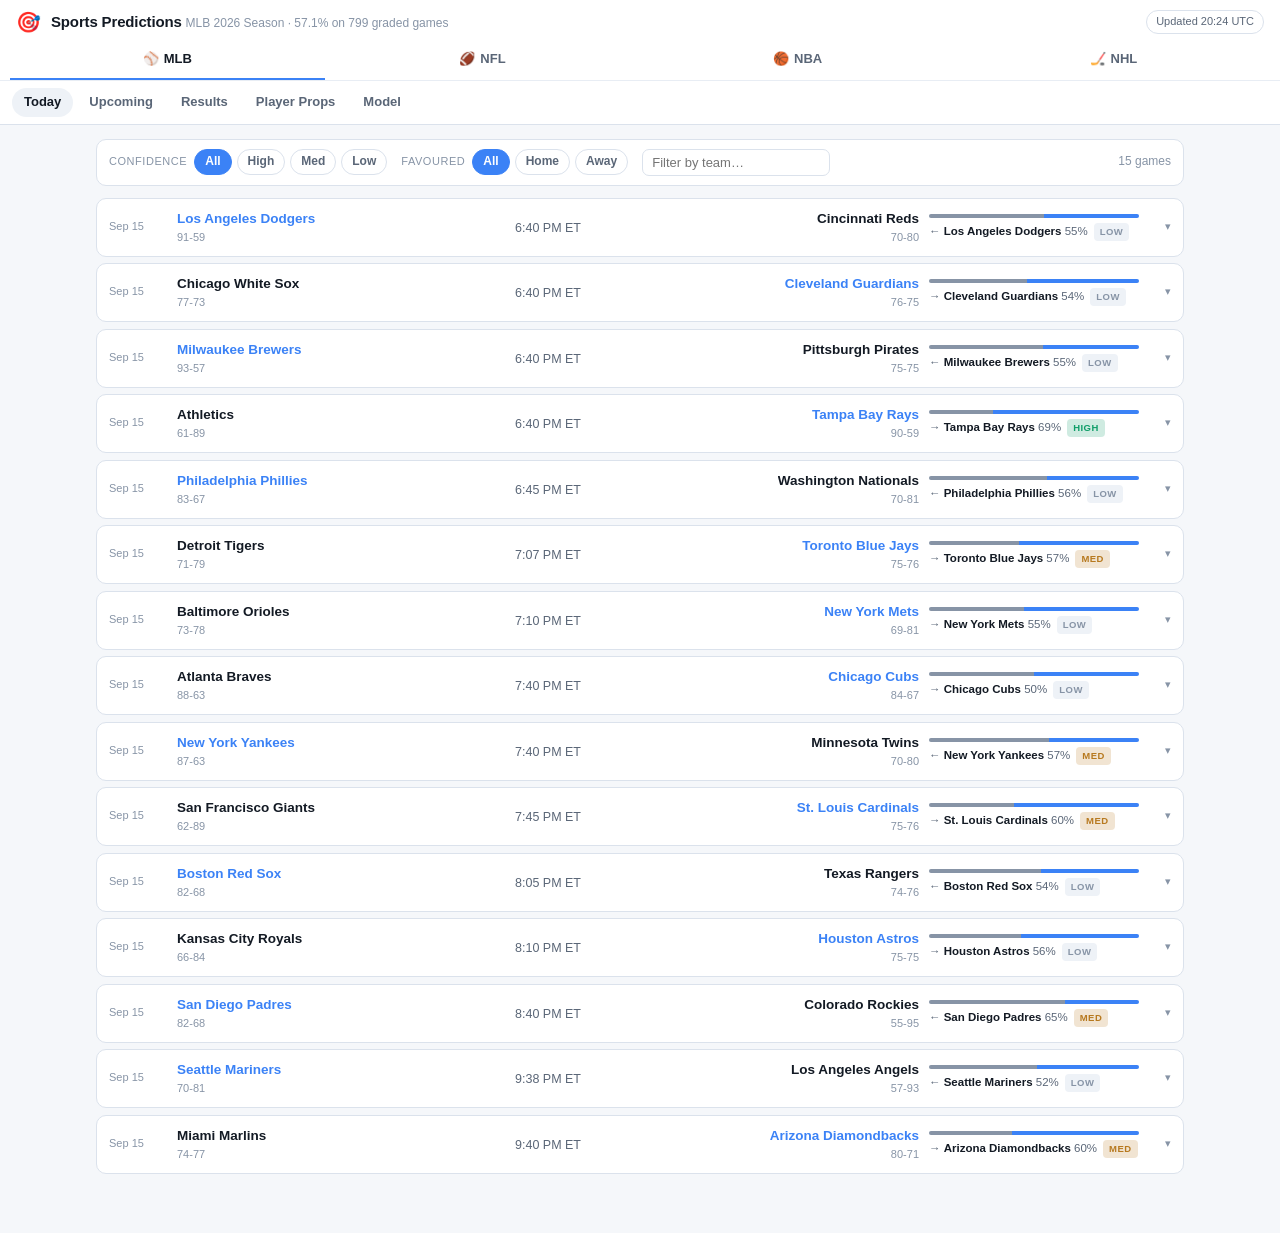
==== commit f90289f2: "Rebuild as Sports Predictions: leak-free model, self-learning loop, player props Rebrands the site t" ====
--- a/mlb.html
+++ b/mlb.html
@@ -2,13690 +2,37 @@
 <html lang="en">
 <head>
 <meta charset="UTF-8">
-<meta name="viewport" content="width=device-width, initial-scale=1.0">
-<title>MLB Predictions — 2026 Season</title>
-<style>:root {
-  --bg:     #0b0f17;
-  --bg2:    #111827;
-  --bg3:    #1a2235;
-  --border: #1f2d42;
-  --text:   #e2eaf5;
-  --muted:  #5d7390;
-  --dim:    #374d66;
-}
-*, *::before, *::after { box-sizing: border-box; margin: 0; padding: 0; }
-body {
-  background: var(--bg); color: var(--text);
-  font-family: -apple-system, BlinkMacSystemFont, "Segoe UI", sans-serif;
-  font-size: 14px; line-height: 1.45;
-}
-
-/* ── Header ── */
-.page-header {
-  display: flex; align-items: center; gap: 14px;
-  padding: 14px 24px; background: var(--bg2);
-  border-bottom: 1px solid var(--border);
-}
-.hdr-emoji { font-size: 24px; }
-.hdr-info  { flex: 1; }
-.hdr-name  { font-size: 16px; font-weight: 700; color: #3b82f6; }
-.hdr-sub   { font-size: 11px; color: var(--muted); margin-top: 2px; }
-.hdr-right { display: flex; flex-direction: column; align-items: flex-end; gap: 3px; }
-.hdr-date  { font-size: 11px; color: var(--dim); }
-.live-status { font-size: 10px; font-weight: 700; color: var(--dim); transition: color .3s; }
-.live-status.is-live { color: #4ade80; }
-
-/* ── Sub-nav ── */
-.sub-nav {
-  display: flex; background: var(--bg2);
-  border-bottom: 1px solid var(--border); padding: 0 24px;
-}
-.sub-tab {
-  padding: 11px 20px; font-size: 13px; font-weight: 500; color: var(--muted);
-  border-bottom: 2px solid transparent; cursor: pointer;
-  transition: color .15s, border-color .15s; user-select: none; white-space: nowrap;
-}
-.sub-tab:hover { color: var(--text); }
-.sub-tab.active { color: var(--text); border-color: #3b82f6; }
-.sub-panel { display: none; }
-.sub-panel.active { display: block; }
-
-/* ── Filter bar ── */
-.filter-bar {
-  display: flex; flex-wrap: wrap; align-items: center; gap: 6px 14px;
-  padding: 10px 24px; background: var(--bg2);
-  border-bottom: 1px solid var(--border);
-  position: sticky; top: 0; z-index: 10;
-}
-.fg { display: flex; align-items: center; gap: 4px; }
-.fl { font-size: 10px; font-weight: 700; color: var(--muted);
-      text-transform: uppercase; letter-spacing: .4px; margin-right: 2px; white-space: nowrap; }
-.fb {
-  font-size: 11px; font-weight: 500; padding: 3px 10px; border-radius: 20px;
-  background: transparent; color: var(--muted);
-  border: 1px solid var(--border); cursor: pointer; transition: all .15s; white-space: nowrap;
-}
-.fb:hover  { color: var(--text); border-color: var(--dim); }
-.fb.active { background: #3b82f6; color: #fff; border-color: #3b82f6; font-weight: 600; }
-.team-select {
-  font-size: 11px; padding: 3px 8px; border-radius: 6px;
-  background: var(--bg3); color: var(--text);
-  border: 1px solid var(--border); cursor: pointer; max-width: 180px;
-}
-.team-search {
-  font-size: 11px; padding: 3px 10px; border-radius: 6px;
-  background: var(--bg3); color: var(--text);
-  border: 1px solid var(--border); width: 150px; outline: none;
-}
-.team-search::placeholder { color: var(--muted); }
-.game-count { margin-left: auto; font-size: 11px; color: var(--muted); white-space: nowrap; }
-
-/* ── Game list ── */
-.game-list { max-width: 1100px; margin: 0 auto; padding: 12px 24px 32px; }
-
-/* ── Game row ── */
-.game-row {
-  background: var(--bg2); border: 1px solid var(--border);
-  border-radius: 8px; margin-bottom: 6px; overflow: hidden; transition: border-color .15s;
-}
-.game-row:hover { border-color: #3b82f6aa; }
-.game-row.is-live { border-color: rgba(74,222,128,.4); }
-@keyframes flash { 0%,100%{opacity:1;} 50%{opacity:.5;} }
-.game-row.just-updated { animation: flash .5s ease; }
-
-.row-main {
-  display: flex; align-items: center; gap: 10px;
-  padding: 10px 14px; cursor: pointer; user-select: none;
-}
-.row-main:hover { background: rgba(255,255,255,.02); }
-
-.row-date { font-size: 11px; color: var(--muted); min-width: 42px; flex-shrink: 0; }
-
-.row-teams { display: flex; align-items: center; gap: 8px; flex: 1; min-width: 0; }
-.row-team  { flex: 1; min-width: 0; }
-.row-team.right { align-items: flex-end; display: flex; flex-direction: column; }
-.rtn {
-  font-size: 13px; font-weight: 600; white-space: nowrap;
-  overflow: hidden; text-overflow: ellipsis; color: var(--text);
-}
-.row-team.fav    .rtn { color: #3b82f6; }
-.row-team.winner .rtn { color: #4ade80; }
-.rrec { font-size: 10px; color: var(--muted); }
-
-.row-score, .row-time {
-  flex-shrink: 0; text-align: center; min-width: 82px; padding: 0 6px;
-}
-.sc      { font-size: 16px; font-weight: 700; letter-spacing: -.3px; display: block; }
-.sc.live { color: #4ade80; }
-.sc-lbl  { font-size: 9px; color: var(--muted); text-transform: uppercase; letter-spacing: .7px; }
-.row-time { font-size: 12px; color: var(--muted); }
-.live-badge-inline { font-size: 9px; font-weight: 800; color: #4ade80; display: block;
-                     letter-spacing: .5px; animation: pulse 1.4s ease-in-out infinite; }
-.status-line { font-size: 10px; color: var(--muted); display: block; margin-top: 1px; }
-
-.row-meta { display: flex; align-items: center; gap: 7px; flex-shrink: 0; }
-.row-bar  { width: 56px; height: 4px; border-radius: 2px;
-            background: var(--border); overflow: hidden; display: flex; }
-.rb-away  { background: #60a5fa; height: 100%; }
-.rb-home  { background: #3b82f6; height: 100%; flex: 1; }
-.row-pick { font-size: 11px; font-weight: 600; color: var(--muted); white-space: nowrap; min-width: 84px; }
-.result-area { display: flex; align-items: center; }
-.expand-btn { font-size: 14px; color: var(--dim); transition: transform .2s; flex-shrink: 0; }
-.row-main.open .expand-btn { transform: rotate(180deg); }
-
-/* ── Row detail ── */
-.row-detail { display: none; border-top: 1px solid var(--border); }
-.row-detail.open { display: block; }
-.detail-inner { padding: 14px 16px 16px; }
-
-/* Pre-game stats table */
-.detail-stats { width: 100%; border-collapse: collapse; max-width: 520px; margin: 0 auto; }
-.detail-stats th {
-  font-size: 10px; font-weight: 700; color: var(--muted);
-  text-transform: uppercase; letter-spacing: .4px; padding: 0 0 8px;
-}
-.ds-away { width: 30%; text-align: left;  font-weight: 600; color: var(--muted); }
-.ds-home { width: 30%; text-align: right; font-weight: 600; color: var(--muted); }
-.ds-lbl  { width: 40%; text-align: center; font-size: 10px; font-weight: 600;
-           color: var(--dim); text-transform: uppercase; letter-spacing: .35px; }
-.detail-stats th.ds-away { text-align: left; }
-.detail-stats th.ds-home { text-align: right; }
-.detail-stats td { padding: 3px 0; font-size: 12px; }
-.detail-stats td.better { color: #3b82f6 !important; }
-.detail-stats td.worse  { color: var(--dim) !important; }
-
-/* Live boxscore */
-.boxscore { max-width: 600px; margin: 0 auto; }
-.bs-section { margin-bottom: 14px; }
-.bs-title { font-size: 10px; font-weight: 700; color: var(--muted);
-            text-transform: uppercase; letter-spacing: .5px; margin-bottom: 6px; }
-.linescore { width: 100%; border-collapse: collapse; font-size: 12px; margin-bottom: 12px; }
-.linescore th { text-align: center; padding: 3px 6px; font-size: 10px; font-weight: 700;
-                color: var(--muted); border-bottom: 1px solid var(--border); }
-.linescore th.ls-team { text-align: left; }
-.linescore td { text-align: center; padding: 4px 6px; }
-.linescore td.ls-team { text-align: left; font-weight: 600; font-size: 12px; }
-.linescore td.ls-total { font-weight: 700; color: var(--text); border-left: 1px solid var(--border); }
-.linescore tr:last-child td { border-top: 1px solid var(--border); }
-.linescore td.cur-period { background: rgba(255,255,255,.04); }
-
-.stat-blocks { display: grid; grid-template-columns: 1fr 1fr; gap: 10px; }
-.stat-block { background: var(--bg3); border-radius: 6px; padding: 10px 12px; }
-.stat-block-title { font-size: 10px; font-weight: 700; color: var(--muted);
-                    text-transform: uppercase; letter-spacing: .4px; margin-bottom: 6px; }
-.player-stat { display: flex; justify-content: space-between; font-size: 11px;
-               padding: 2px 0; border-bottom: 1px solid var(--border); }
-.player-stat:last-child { border-bottom: none; }
-.ps-name { color: var(--text); font-weight: 500; }
-.ps-val  { color: #3b82f6; font-weight: 700; font-size: 10px; font-variant-numeric: tabular-nums; }
-.bs-loading { text-align: center; padding: 20px; color: var(--muted); font-size: 12px; }
-.bs-divider { border: none; border-top: 1px solid var(--border); margin: 10px 0; }
-
-/* ── Pills ── */
-.pill {
-  font-size: 10px; font-weight: 700; letter-spacing: .4px;
-  padding: 2px 8px; border-radius: 20px; text-transform: uppercase; white-space: nowrap;
-}
-.conf-high    { background: rgba(34,197,94,.13);  color: #4ade80; border: 1px solid rgba(34,197,94,.22); }
-.conf-med     { background: rgba(251,191,36,.1);  color: #fbbf24; border: 1px solid rgba(251,191,36,.2); }
-.conf-low     { background: rgba(93,115,144,.1);  color: var(--muted); border: 1px solid var(--border); }
-.pill-correct { background: rgba(34,197,94,.13);  color: #4ade80; border: 1px solid rgba(34,197,94,.22); }
-.pill-wrong   { background: rgba(239,68,68,.13);  color: #f87171; border: 1px solid rgba(239,68,68,.22); }
-.pill-live    { background: rgba(74,222,128,.15); color: #4ade80; border: 1px solid rgba(74,222,128,.3);
-                animation: pulse 1.8s ease-in-out infinite; }
-@keyframes pulse { 0%,100%{opacity:1;} 50%{opacity:.4;} }
-
-/* ── Accuracy tab ── */
-.acc-grid {
-  display: grid; grid-template-columns: repeat(auto-fill, minmax(130px,1fr));
-  gap: 10px; max-width: 900px; margin: 20px auto 0; padding: 0 24px;
-}
-.acc-card { background: var(--bg2); border: 1px solid var(--border);
-            border-radius: 10px; padding: 14px 12px; text-align: center; }
-.acc-card.acc-hi .acc-big { color: #4ade80; }
-.acc-card.acc-md .acc-big { color: #fbbf24; }
-.acc-card.acc-lo .acc-big { color: var(--muted); }
-.acc-big { font-size: 22px; font-weight: 700; }
-.acc-lbl { font-size: 10px; color: var(--muted); margin-top: 4px; }
-
-.acc-section-tabs {
-  display: flex; gap: 2px; padding: 14px 24px 0; border-bottom: 1px solid var(--border);
-  background: var(--bg);
-}
-.acc-stab {
-  padding: 8px 18px; font-size: 13px; font-weight: 500; color: var(--muted);
-  border: 1px solid var(--border); border-bottom: none; border-radius: 6px 6px 0 0;
-  cursor: pointer; background: var(--bg2); transition: all .15s;
-}
-.acc-stab.active { color: var(--text); background: var(--bg3); border-color: #3b82f6; }
-
-.acc-table { width: 100%; border-collapse: collapse; font-size: 13px; }
-.acc-table th {
-  text-align: left; padding: 9px 14px; color: var(--muted);
-  border-bottom: 1px solid var(--border);
-  font-size: 10px; font-weight: 700; text-transform: uppercase; letter-spacing: .4px;
-  cursor: pointer; white-space: nowrap;
-}
-.acc-table th:hover { color: var(--text); }
-.acc-table td { padding: 9px 14px; border-bottom: 1px solid var(--border); font-size: 12px; }
-.acc-table tr:last-child td { border-bottom: none; }
-.acc-table tr:hover td { background: var(--bg3); }
-.acc-ok   { color: #4ade80; font-weight: 700; }
-.acc-warn { color: #fbbf24; font-weight: 700; }
-.acc-no   { color: #f87171; font-weight: 700; }
-.prob-txt { color: var(--muted); font-size: 11px; }
-.vs-sep   { color: var(--dim); font-size: 10px; }
-.matchup-cell { font-size: 12px; }
-.team-name-cell { font-weight: 600; }
-
-/* ── Empty ── */
-.empty { text-align: center; padding: 80px 20px; color: var(--muted); font-size: 15px; }
-.e-icon { font-size: 36px; display: block; margin-bottom: 10px; opacity: .3; }
-
-@media (max-width: 700px) {
-  .row-bar, .row-date { display: none; }
-  .row-pick { min-width: 70px; font-size: 10px; }
-  .game-list { padding: 8px 12px 24px; }
-  .filter-bar { padding: 8px 12px; }
-  .stat-blocks { grid-template-columns: 1fr; }
-}
-</style>
+<meta name="viewport" content="width=device-width, initial-scale=1.0, viewport-fit=cover">
+<meta name="description" content="MLB game predictions and player prop projections.">
+<meta name="color-scheme" content="dark light">
+<title>MLB Predictions — Sports Predictions</title>
+<link rel="icon" href="data:image/svg+xml,<svg xmlns=%22http://www.w3.org/2000/svg%22 viewBox=%220 0 16 16%22><text y=%2213%22 font-size=%2213%22>🎯</text></svg>">
+<link rel="preload" as="script" href="assets/app.js?v=1750f5b4">
+<link rel="stylesheet" href="assets/app.css?v=1750f5b4">
+<style id="accent-style"></style>
 </head>
-<body data-sport="mlb" data-espn-path="baseball/mlb">
-
-<div class="page-header">
-  <div class="hdr-emoji">⚾</div>
-  <div class="hdr-info">
-    <div class="hdr-name">MLB Predictions</div>
-    <div class="hdr-sub">2026 Season  ·  Today: 15  ·  Recent: 131  ·  Upcoming: 160</div>
+<body>
+<header class="top">
+  <div class="brand">
+    <span class="brand-mark" aria-hidden="true">🎯</span>
+    <span>
+      <span class="brand-name">Sports Predictions</span>
+      <span class="brand-sub" id="brand-sub">Model-driven game predictions and player prop projections</span>
+    </span>
+    <span class="brand-spacer"></span>
+    <span class="live-pill" id="live-pill">Loading…</span>
   </div>
-  <div class="hdr-right">
-    <div class="hdr-date">Updated 2026-09-15</div>
-    <div class="live-status" id="live-indicator">Checking for live games…</div>
-  </div>
-</div>
-
-<div class="sub-nav">
-  <div class="sub-tab active" onclick="sw(this,'today')">Today</div>
-  <div class="sub-tab" onclick="sw(this,'recent')">Recent Results</div>
-  <div class="sub-tab" onclick="sw(this,'upcoming')">Upcoming</div>
-  <div class="sub-tab" onclick="sw(this,'accuracy')">Accuracy</div>
-</div>
-
-<div id="tab-today"    class="sub-panel active"><div class="filter-bar" id="fb-today"><div class="fg"><span class="fl">Confidence</span><button class="fb active" data-tab="today" data-filter="conf" data-value="all" onclick="setFilter(this)">All</button><button class="fb" data-tab="today" data-filter="conf" data-value="high" onclick="setFilter(this)">High</button><button class="fb" data-tab="today" data-filter="conf" data-value="med" onclick="setFilter(this)">Med</button><button class="fb" data-tab="today" data-filter="conf" data-value="low" onclick="setFilter(this)">Low</button></div><div class="fg"><span class="fl">Favored</span><button class="fb active" data-tab="today" data-filter="pick" data-value="all" onclick="setFilter(this)">All</button><button class="fb" data-tab="today" data-filter="pick" data-value="home" onclick="setFilter(this)">Home</button><button class="fb" data-tab="today" data-filter="pick" data-value="away" onclick="setFilter(this)">Away</button></div><span class="game-count" id="count-today">15 games</span></div><div class="game-list" id="list-today"><div class="game-row"
-     data-conf="high"
-     data-pick="home"
-     data-result=""
-     data-date="2026-09-15"
-     data-status="scheduled"
-     data-game-id="401816943"
-     data-away="Athletics"
-     data-home="Tampa Bay Rays"
-     data-pred="home"
-     data-espn-path="baseball/mlb">
-  <div class="row-main" onclick="toggleRow('det-today-0',this,'401816943','scheduled')">
-    <span class="row-date">Sep 15</span>
-    <div class="row-teams">
-      <div class="row-team">
-        <span class="rtn">Athletics</span>
-        <span class="rrec">61-89</span>
-      </div>
-      <div class="row-time" id="ctr-401816943">10:40 PM ET</div>
-      <div class="row-team right fav">
-        <span class="rtn">Tampa Bay Rays</span>
-        <span class="rrec">90-59</span>
-      </div>
-    </div>
-    <div class="row-meta">
-      <div class="row-bar"><div class="rb-away" style="width:23.4%"></div><div class="rb-home" style="width:76.5%"></div></div>
-      <span class="row-pick">→ Tampa Bay Rays 77%</span>
-      <span class="pill conf-high">HIGH CONF</span>
-      <span class="result-area"></span>
-      <span class="expand-btn">▾</span>
-    </div>
-  </div>
-  <div class="row-detail" id="det-today-0">
-    <div class="detail-inner"><table class="detail-stats pregame-stats">
-      <thead><tr>
-        <th class="ds-away">Athletics</th>
-        <th class="ds-lbl">SEASON STATS</th>
-        <th class="ds-home">Tampa Bay Rays</th>
-      </tr></thead>
-      <tbody><tr><td class="ds-away worse">0.407</td><td class="ds-lbl">Win%</td><td class="ds-home better">0.604</td></tr><tr><td class="ds-away worse">0.379</td><td class="ds-lbl">Pyth Win%</td><td class="ds-home better">0.549</td></tr><tr><td class="ds-away worse">-1.4</td><td class="ds-lbl">Run Diff/G</td><td class="ds-home better">0.460</td></tr><tr><td class="ds-away worse">4.4</td><td class="ds-lbl">RS/G</td><td class="ds-home better">4.6</td></tr><tr><td class="ds-away ">NA</td><td class="ds-lbl">Team ERA</td><td class="ds-home ">NA</td></tr></tbody>
-    </table></div>
-  </div>
-</div><div class="game-row"
-     data-conf="low"
-     data-pick="home"
-     data-result=""
-     data-date="2026-09-15"
-     data-status="scheduled"
-     data-game-id="401816945"
-     data-away="Chicago White Sox"
-     data-home="Cleveland Guardians"
-     data-pred="home"
-     data-espn-path="baseball/mlb">
-  <div class="row-main" onclick="toggleRow('det-today-1',this,'401816945','scheduled')">
-    <span class="row-date">Sep 15</span>
-    <div class="row-teams">
-      <div class="row-team">
-        <span class="rtn">Chicago White Sox</span>
-        <span class="rrec">77-73</span>
-      </div>
-      <div class="row-time" id="ctr-401816945">10:40 PM ET</div>
-      <div class="row-team right fav">
-        <span class="rtn">Cleveland Guardians</span>
-        <span class="rrec">76-75</span>
-      </div>
-    </div>
-    <div class="row-meta">
-      <div class="row-bar"><div class="rb-away" style="width:44.5%"></div><div class="rb-home" style="width:55.5%"></div></div>
-      <span class="row-pick">→ Cleveland Guardians 56%</span>
-      <span class="pill conf-low">LOW CONF</span>
-      <span class="result-area"></span>
-      <span class="expand-btn">▾</span>
-    </div>
-  </div>
-  <div class="row-detail" id="det-today-1">
-    <div class="detail-inner"><table class="detail-stats pregame-stats">
-      <thead><tr>
-        <th class="ds-away">Chicago White Sox</th>
-        <th class="ds-lbl">SEASON STATS</th>
-        <th class="ds-home">Cleveland Guardians</th>
-      </tr></thead>
-      <tbody><tr><td class="ds-away better">0.513</td><td class="ds-lbl">Win%</td><td class="ds-home worse">0.503</td></tr><tr><td class="ds-away better">0.525</td><td class="ds-lbl">Pyth Win%</td><td class="ds-home worse">0.492</td></tr><tr><td class="ds-away better">0.250</td><td class="ds-lbl">Run Diff/G</td><td class="ds-home worse">-0.070</td></tr><tr><td class="ds-away better">4.7</td><td class="ds-lbl">RS/G</td><td class="ds-home worse">4.1</td></tr><tr><td class="ds-away ">NA</td><td class="ds-lbl">Team ERA</td><td class="ds-home ">NA</td></tr></tbody>
-    </table></div>
-  </div>
-</div><div class="game-row"
-     data-conf="med"
-     data-pick="away"
-     data-result=""
-     data-date="2026-09-15"
-     data-status="scheduled"
-     data-game-id="401816947"
-     data-away="Los Angeles Dodgers"
-     data-home="Cincinnati Reds"
-     data-pred="away"
-     data-espn-path="baseball/mlb">
-  <div class="row-main" onclick="toggleRow('det-today-2',this,'401816947','scheduled')">
-    <span class="row-date">Sep 15</span>
-    <div class="row-teams">
-      <div class="row-team fav">
-        <span class="rtn">Los Angeles Dodgers</span>
-        <span class="rrec">91-59</span>
-      </div>
-      <div class="row-time" id="ctr-401816947">10:40 PM ET</div>
-      <div class="row-team right">
-        <span class="rtn">Cincinnati Reds</span>
-        <span class="rrec">70-80</span>
-      </div>
-    </div>
-    <div class="row-meta">
-      <div class="row-bar"><div class="rb-away" style="width:61.5%"></div><div class="rb-home" style="width:38.5%"></div></div>
-      <span class="row-pick">← Los Angeles Dodgers 61%</span>
-      <span class="pill conf-med">MED CONF</span>
-      <span class="result-area"></span>
-      <span class="expand-btn">▾</span>
-    </div>
-  </div>
-  <div class="row-detail" id="det-today-2">
-    <div class="detail-inner"><table class="detail-stats pregame-stats">
-      <thead><tr>
-        <th class="ds-away">Los Angeles Dodgers</th>
-        <th class="ds-lbl">SEASON STATS</th>
-        <th class="ds-home">Cincinnati Reds</th>
-      </tr></thead>
-      <tbody><tr><td class="ds-away better">0.607</td><td class="ds-lbl">Win%</td><td class="ds-home worse">0.467</td></tr><tr><td class="ds-away better">0.619</td><td class="ds-lbl">Pyth Win%</td><td class="ds-home worse">0.404</td></tr><tr><td class="ds-away better">1.1</td><td class="ds-lbl">Run Diff/G</td><td class="ds-home worse">-0.990</td></tr><tr><td class="ds-away better">5.0</td><td class="ds-lbl">RS/G</td><td class="ds-home worse">4.2</td></tr><tr><td class="ds-away ">NA</td><td class="ds-lbl">Team ERA</td><td class="ds-home ">NA</td></tr></tbody>
-    </table></div>
-  </div>
-</div><div class="game-row"
-     data-conf="med"
-     data-pick="away"
-     data-result=""
-     data-date="2026-09-15"
-     data-status="scheduled"
-     data-game-id="401816948"
-     data-away="Milwaukee Brewers"
-     data-home="Pittsburgh Pirates"
-     data-pred="away"
-     data-espn-path="baseball/mlb">
-  <div class="row-main" onclick="toggleRow('det-today-3',this,'401816948','scheduled')">
-    <span class="row-date">Sep 15</span>
-    <div class="row-teams">
-      <div class="row-team fav">
-        <span class="rtn">Milwaukee Brewers</span>
-        <span class="rrec">93-57</span>
-      </div>
-      <div class="row-time" id="ctr-401816948">10:40 PM ET</div>
-      <div class="row-team right">
-        <span class="rtn">Pittsburgh Pirates</span>
-        <span class="rrec">75-75</span>
-      </div>
-    </div>
-    <div class="row-meta">
-      <div class="row-bar"><div class="rb-away" style="width:60.4%"></div><div class="rb-home" style="width:39.6%"></div></div>
-      <span class="row-pick">← Milwaukee Brewers 60%</span>
-      <span class="pill conf-med">MED CONF</span>
-      <span class="result-area"></span>
-      <span class="expand-btn">▾</span>
-    </div>
-  </div>
-  <div class="row-detail" id="det-today-3">
-    <div class="detail-inner"><table class="detail-stats pregame-stats">
-      <thead><tr>
-        <th class="ds-away">Milwaukee Brewers</th>
-        <th class="ds-lbl">SEASON STATS</th>
-        <th class="ds-home">Pittsburgh Pirates</th>
-      </tr></thead>
-      <tbody><tr><td class="ds-away better">0.620</td><td class="ds-lbl">Win%</td><td class="ds-home worse">0.500</td></tr><tr><td class="ds-away better">0.629</td><td class="ds-lbl">Pyth Win%</td><td class="ds-home worse">0.517</td></tr><tr><td class="ds-away better">1.3</td><td class="ds-lbl">Run Diff/G</td><td class="ds-home worse">0.170</td></tr><tr><td class="ds-away better">5.2</td><td class="ds-lbl">RS/G</td><td class="ds-home worse">4.8</td></tr><tr><td class="ds-away ">NA</td><td class="ds-lbl">Team ERA</td><td class="ds-home ">NA</td></tr></tbody>
-    </table></div>
-  </div>
-</div><div class="game-row"
-     data-conf="med"
-     data-pick="away"
-     data-result=""
-     data-date="2026-09-15"
-     data-status="scheduled"
-     data-game-id="401816949"
-     data-away="Philadelphia Phillies"
-     data-home="Washington Nationals"
-     data-pred="away"
-     data-espn-path="baseball/mlb">
-  <div class="row-main" onclick="toggleRow('det-today-4',this,'401816949','scheduled')">
-    <span class="row-date">Sep 15</span>
-    <div class="row-teams">
-      <div class="row-team fav">
-        <span class="rtn">Philadelphia Phillies</span>
-        <span class="rrec">83-67</span>
-      </div>
-      <div class="row-time" id="ctr-401816949">10:45 PM ET</div>
-      <div class="row-team right">
-        <span class="rtn">Washington Nationals</span>
-        <span class="rrec">70-81</span>
-      </div>
-    </div>
-    <div class="row-meta">
-      <div class="row-bar"><div class="rb-away" style="width:61.4%"></div><div class="rb-home" style="width:38.6%"></div></div>
-      <span class="row-pick">← Philadelphia Phillies 61%</span>
-      <span class="pill conf-med">MED CONF</span>
-      <span class="result-area"></span>
-      <span class="expand-btn">▾</span>
-    </div>
-  </div>
-  <div class="row-detail" id="det-today-4">
-    <div class="detail-inner"><table class="detail-stats pregame-stats">
-      <thead><tr>
-        <th class="ds-away">Philadelphia Phillies</th>
-        <th class="ds-lbl">SEASON STATS</th>
-        <th class="ds-home">Washington Nationals</th>
-      </tr></thead>
-      <tbody><tr><td class="ds-away better">0.553</td><td class="ds-lbl">Win%</td><td class="ds-home worse">0.464</td></tr><tr><td class="ds-away better">0.521</td><td class="ds-lbl">Pyth Win%</td><td class="ds-home worse">0.502</td></tr><tr><td class="ds-away better">0.210</td><td class="ds-lbl">Run Diff/G</td><td class="ds-home worse">0.020</td></tr><tr><td class="ds-away worse">4.5</td><td class="ds-lbl">RS/G</td><td class="ds-home better">5.1</td></tr><tr><td class="ds-away ">NA</td><td class="ds-lbl">Team ERA</td><td class="ds-home ">NA</td></tr></tbody>
-    </table></div>
-  </div>
-</div><div class="game-row"
-     data-conf="med"
-     data-pick="home"
-     data-result=""
-     data-date="2026-09-15"
-     data-status="scheduled"
-     data-game-id="401816946"
-     data-away="Detroit Tigers"
-     data-home="Toronto Blue Jays"
-     data-pred="home"
-     data-espn-path="baseball/mlb">
-  <div class="row-main" onclick="toggleRow('det-today-5',this,'401816946','scheduled')">
-    <span class="row-date">Sep 15</span>
-    <div class="row-teams">
-      <div class="row-team">
-        <span class="rtn">Detroit Tigers</span>
-        <span class="rrec">71-79</span>
-      </div>
-      <div class="row-time" id="ctr-401816946">11:07 PM ET</div>
-      <div class="row-team right fav">
-        <span class="rtn">Toronto Blue Jays</span>
-        <span class="rrec">75-76</span>
-      </div>
-    </div>
-    <div class="row-meta">
-      <div class="row-bar"><div class="rb-away" style="width:41.4%"></div><div class="rb-home" style="width:58.6%"></div></div>
-      <span class="row-pick">→ Toronto Blue Jays 59%</span>
-      <span class="pill conf-med">MED CONF</span>
-      <span class="result-area"></span>
-      <span class="expand-btn">▾</span>
-    </div>
-  </div>
-  <div class="row-detail" id="det-today-5">
-    <div class="detail-inner"><table class="detail-stats pregame-stats">
-      <thead><tr>
-        <th class="ds-away">Detroit Tigers</th>
-        <th class="ds-lbl">SEASON STATS</th>
-        <th class="ds-home">Toronto Blue Jays</th>
-      </tr></thead>
-      <tbody><tr><td class="ds-away worse">0.473</td><td class="ds-lbl">Win%</td><td class="ds-home better">0.497</td></tr><tr><td class="ds-away better">0.551</td><td class="ds-lbl">Pyth Win%</td><td class="ds-home worse">0.477</td></tr><tr><td class="ds-away better">0.470</td><td class="ds-lbl">Run Diff/G</td><td class="ds-home worse">-0.210</td></tr><tr><td class="ds-away better">4.5</td><td class="ds-lbl">RS/G</td><td class="ds-home worse">4.1</td></tr><tr><td class="ds-away ">NA</td><td class="ds-lbl">Team ERA</td><td class="ds-home ">NA</td></tr></tbody>
-    </table></div>
-  </div>
-</div><div class="game-row"
-     data-conf="low"
-     data-pick="home"
-     data-result=""
-     data-date="2026-09-15"
-     data-status="scheduled"
-     data-game-id="401816944"
-     data-away="Baltimore Orioles"
-     data-home="New York Mets"
-     data-pred="home"
-     data-espn-path="baseball/mlb">
-  <div class="row-main" onclick="toggleRow('det-today-6',this,'401816944','scheduled')">
-    <span class="row-date">Sep 15</span>
-    <div class="row-teams">
-      <div class="row-team">
-        <span class="rtn">Baltimore Orioles</span>
-        <span class="rrec">73-78</span>
-      </div>
-      <div class="row-time" id="ctr-401816944">11:10 PM ET</div>
-      <div class="row-team right fav">
-        <span class="rtn">New York Mets</span>
-        <span class="rrec">69-81</span>
-      </div>
-    </div>
-    <div class="row-meta">
-      <div class="row-bar"><div class="rb-away" style="width:48.3%"></div><div class="rb-home" style="width:51.7%"></div></div>
-      <span class="row-pick">→ New York Mets 52%</span>
-      <span class="pill conf-low">LOW CONF</span>
-      <span class="result-area"></span>
-      <span class="expand-btn">▾</span>
-    </div>
-  </div>
-  <div class="row-detail" id="det-today-6">
-    <div class="detail-inner"><table class="detail-stats pregame-stats">
-      <thead><tr>
-        <th class="ds-away">Baltimore Orioles</th>
-        <th class="ds-lbl">SEASON STATS</th>
-        <th class="ds-home">New York Mets</th>
-      </tr></thead>
-      <tbody><tr><td class="ds-away better">0.483</td><td class="ds-lbl">Win%</td><td class="ds-home worse">0.460</td></tr><tr><td class="ds-away better">0.477</td><td class="ds-lbl">Pyth Win%</td><td class="ds-home worse">0.476</td></tr><tr><td class="ds-away ">-0.230</td><td class="ds-lbl">Run Diff/G</td><td class="ds-home ">-0.230</td></tr><tr><td class="ds-away better">4.5</td><td class="ds-lbl">RS/G</td><td class="ds-home worse">4.3</td></tr><tr><td class="ds-away ">NA</td><td class="ds-lbl">Team ERA</td><td class="ds-home ">NA</td></tr></tbody>
-    </table></div>
-  </div>
-</div><div class="game-row"
-     data-conf="low"
-     data-pick="away"
-     data-result=""
-     data-date="2026-09-15"
-     data-status="scheduled"
-     data-game-id="401816950"
-     data-away="Atlanta Braves"
-     data-home="Chicago Cubs"
-     data-pred="away"
-     data-espn-path="baseball/mlb">
-  <div class="row-main" onclick="toggleRow('det-today-7',this,'401816950','scheduled')">
-    <span class="row-date">Sep 15</span>
-    <div class="row-teams">
-      <div class="row-team fav">
-        <span class="rtn">Atlanta Braves</span>
-        <span class="rrec">88-63</span>
-      </div>
-      <div class="row-time" id="ctr-401816950">11:40 PM ET</div>
-      <div class="row-team right">
-        <span class="rtn">Chicago Cubs</span>
-        <span class="rrec">84-67</span>
-      </div>
-    </div>
-    <div class="row-meta">
-      <div class="row-bar"><div class="rb-away" style="width:54.1%"></div><div class="rb-home" style="width:45.9%"></div></div>
-      <span class="row-pick">← Atlanta Braves 54%</span>
-      <span class="pill conf-low">LOW CONF</span>
-      <span class="result-area"></span>
-      <span class="expand-btn">▾</span>
-    </div>
-  </div>
-  <div class="row-detail" id="det-today-7">
-    <div class="detail-inner"><table class="detail-stats pregame-stats">
-      <thead><tr>
-        <th class="ds-away">Atlanta Braves</th>
-        <th class="ds-lbl">SEASON STATS</th>
-        <th class="ds-home">Chicago Cubs</th>
-      </tr></thead>
-      <tbody><tr><td class="ds-away better">0.583</td><td class="ds-lbl">Win%</td><td class="ds-home worse">0.556</td></tr><tr><td class="ds-away worse">0.580</td><td class="ds-lbl">Pyth Win%</td><td class="ds-home better">0.588</td></tr><tr><td class="ds-away worse">0.740</td><td class="ds-lbl">Run Diff/G</td><td class="ds-home better">0.940</td></tr><tr><td class="ds-away worse">4.6</td><td class="ds-lbl">RS/G</td><td class="ds-home better">5.3</td></tr><tr><td class="ds-away ">NA</td><td class="ds-lbl">Team ERA</td><td class="ds-home ">NA</td></tr></tbody>
-    </table></div>
-  </div>
-</div><div class="game-row"
-     data-conf="med"
-     data-pick="away"
-     data-result=""
-     data-date="2026-09-15"
-     data-status="scheduled"
-     data-game-id="401816953"
-     data-away="New York Yankees"
-     data-home="Minnesota Twins"
-     data-pred="away"
-     data-espn-path="baseball/mlb">
-  <div class="row-main" onclick="toggleRow('det-today-8',this,'401816953','scheduled')">
-    <span class="row-date">Sep 15</span>
-    <div class="row-teams">
-      <div class="row-team fav">
-        <span class="rtn">New York Yankees</span>
-        <span class="rrec">87-63</span>
-      </div>
-      <div class="row-time" id="ctr-401816953">11:40 PM ET</div>
-      <div class="row-team right">
-        <span class="rtn">Minnesota Twins</span>
-        <span class="rrec">70-80</span>
-      </div>
-    </div>
-    <div class="row-meta">
-      <div class="row-bar"><div class="rb-away" style="width:62.0%"></div><div class="rb-home" style="width:38.0%"></div></div>
-      <span class="row-pick">← New York Yankees 62%</span>
-      <span class="pill conf-med">MED CONF</span>
-      <span class="result-area"></span>
-      <span class="expand-btn">▾</span>
-    </div>
-  </div>
-  <div class="row-detail" id="det-today-8">
-    <div class="detail-inner"><table class="detail-stats pregame-stats">
-      <thead><tr>
-        <th class="ds-away">New York Yankees</th>
-        <th class="ds-lbl">SEASON STATS</th>
-        <th class="ds-home">Minnesota Twins</th>
-      </tr></thead>
-      <tbody><tr><td class="ds-away better">0.580</td><td class="ds-lbl">Win%</td><td class="ds-home worse">0.467</td></tr><tr><td class="ds-away better">0.595</td><td class="ds-lbl">Pyth Win%</td><td class="ds-home worse">0.457</td></tr><tr><td class="ds-away better">0.870</td><td class="ds-lbl">Run Diff/G</td><td class="ds-home worse">-0.450</td></tr><tr><td class="ds-away ">4.6</td><td class="ds-lbl">RS/G</td><td class="ds-home ">4.6</td></tr><tr><td class="ds-away ">NA</td><td class="ds-lbl">Team ERA</td><td class="ds-home ">NA</td></tr></tbody>
-    </table></div>
-  </div>
-</div><div class="game-row"
-     data-conf="med"
-     data-pick="home"
-     data-result=""
-     data-date="2026-09-15"
-     data-status="scheduled"
-     data-game-id="401816954"
-     data-away="San Francisco Giants"
-     data-home="St. Louis Cardinals"
-     data-pred="home"
-     data-espn-path="baseball/mlb">
-  <div class="row-main" onclick="toggleRow('det-today-9',this,'401816954','scheduled')">
-    <span class="row-date">Sep 15</span>
-    <div class="row-teams">
-      <div class="row-team">
-        <span class="rtn">San Francisco Giants</span>
-        <span class="rrec">62-89</span>
-      </div>
-      <div class="row-time" id="ctr-401816954">11:45 PM ET</div>
-      <div class="row-team right fav">
-        <span class="rtn">St. Louis Cardinals</span>
-        <span class="rrec">75-76</span>
-      </div>
-    </div>
-    <div class="row-meta">
-      <div class="row-bar"><div class="rb-away" style="width:36.9%"></div><div class="rb-home" style="width:63.1%"></div></div>
-      <span class="row-pick">→ St. Louis Cardinals 63%</span>
-      <span class="pill conf-med">MED CONF</span>
-      <span class="result-area"></span>
-      <span class="expand-btn">▾</span>
-    </div>
-  </div>
-  <div class="row-detail" id="det-today-9">
-    <div class="detail-inner"><table class="detail-stats pregame-stats">
-      <thead><tr>
-        <th class="ds-away">San Francisco Giants</th>
-        <th class="ds-lbl">SEASON STATS</th>
-        <th class="ds-home">St. Louis Cardinals</th>
-      </tr></thead>
-      <tbody><tr><td class="ds-away worse">0.411</td><td class="ds-lbl">Win%</td><td class="ds-home better">0.497</td></tr><tr><td class="ds-away worse">0.447</td><td class="ds-lbl">Pyth Win%</td><td class="ds-home better">0.496</td></tr><tr><td class="ds-away worse">-0.520</td><td class="ds-lbl">Run Diff/G</td><td class="ds-home better">-0.040</td></tr><tr><td class="ds-away worse">4.2</td><td class="ds-lbl">RS/G</td><td class="ds-home better">4.5</td></tr><tr><td class="ds-away ">NA</td><td class="ds-lbl">Team ERA</td><td class="ds-home ">NA</td></tr></tbody>
-    </table></div>
-  </div>
-</div><div class="game-row"
-     data-conf="low"
-     data-pick="away"
-     data-result=""
-     data-date="2026-09-15"
-     data-status="scheduled"
-     data-game-id="401816951"
-     data-away="Boston Red Sox"
-     data-home="Texas Rangers"
-     data-pred="away"
-     data-espn-path="baseball/mlb">
-  <div class="row-main" onclick="toggleRow('det-today-10',this,'401816951','scheduled')">
-    <span class="row-date">Sep 15</span>
-    <div class="row-teams">
-      <div class="row-team fav">
-        <span class="rtn">Boston Red Sox</span>
-        <span class="rrec">82-68</span>
-      </div>
-      <div class="row-time" id="ctr-401816951">12:05 AM ET</div>
-      <div class="row-team right">
-        <span class="rtn">Texas Rangers</span>
-        <span class="rrec">74-76</span>
-      </div>
-    </div>
-    <div class="row-meta">
-      <div class="row-bar"><div class="rb-away" style="width:52.7%"></div><div class="rb-home" style="width:47.3%"></div></div>
-      <span class="row-pick">← Boston Red Sox 53%</span>
-      <span class="pill conf-low">LOW CONF</span>
-      <span class="result-area"></span>
-      <span class="expand-btn">▾</span>
-    </div>
-  </div>
-  <div class="row-detail" id="det-today-10">
-    <div class="detail-inner"><table class="detail-stats pregame-stats">
-      <thead><tr>
-        <th class="ds-away">Boston Red Sox</th>
-        <th class="ds-lbl">SEASON STATS</th>
-        <th class="ds-home">Texas Rangers</th>
-      </tr></thead>
-      <tbody><tr><td class="ds-away better">0.547</td><td class="ds-lbl">Win%</td><td class="ds-home worse">0.493</td></tr><tr><td class="ds-away better">0.565</td><td class="ds-lbl">Pyth Win%</td><td class="ds-home worse">0.469</td></tr><tr><td class="ds-away better">0.590</td><td class="ds-lbl">Run Diff/G</td><td class="ds-home worse">-0.290</td></tr><tr><td class="ds-away better">4.4</td><td class="ds-lbl">RS/G</td><td class="ds-home worse">4.2</td></tr><tr><td class="ds-away ">NA</td><td class="ds-lbl">Team ERA</td><td class="ds-home ">NA</td></tr></tbody>
-    </table></div>
-  </div>
-</div><div class="game-row"
-     data-conf="med"
-     data-pick="home"
-     data-result=""
-     data-date="2026-09-15"
-     data-status="scheduled"
-     data-game-id="401816952"
-     data-away="Kansas City Royals"
-     data-home="Houston Astros"
-     data-pred="home"
-     data-espn-path="baseball/mlb">
-  <div class="row-main" onclick="toggleRow('det-today-11',this,'401816952','scheduled')">
-    <span class="row-date">Sep 15</span>
-    <div class="row-teams">
-      <div class="row-team">
-        <span class="rtn">Kansas City Royals</span>
-        <span class="rrec">66-84</span>
-      </div>
-      <div class="row-time" id="ctr-401816952">12:10 AM ET</div>
-      <div class="row-team right fav">
-        <span class="rtn">Houston Astros</span>
-        <span class="rrec">75-75</span>
-      </div>
-    </div>
-    <div class="row-meta">
-      <div class="row-bar"><div class="rb-away" style="width:39.6%"></div><div class="rb-home" style="width:60.4%"></div></div>
-      <span class="row-pick">→ Houston Astros 60%</span>
-      <span class="pill conf-med">MED CONF</span>
-      <span class="result-area"></span>
-      <span class="expand-btn">▾</span>
-    </div>
-  </div>
-  <div class="row-detail" id="det-today-11">
-    <div class=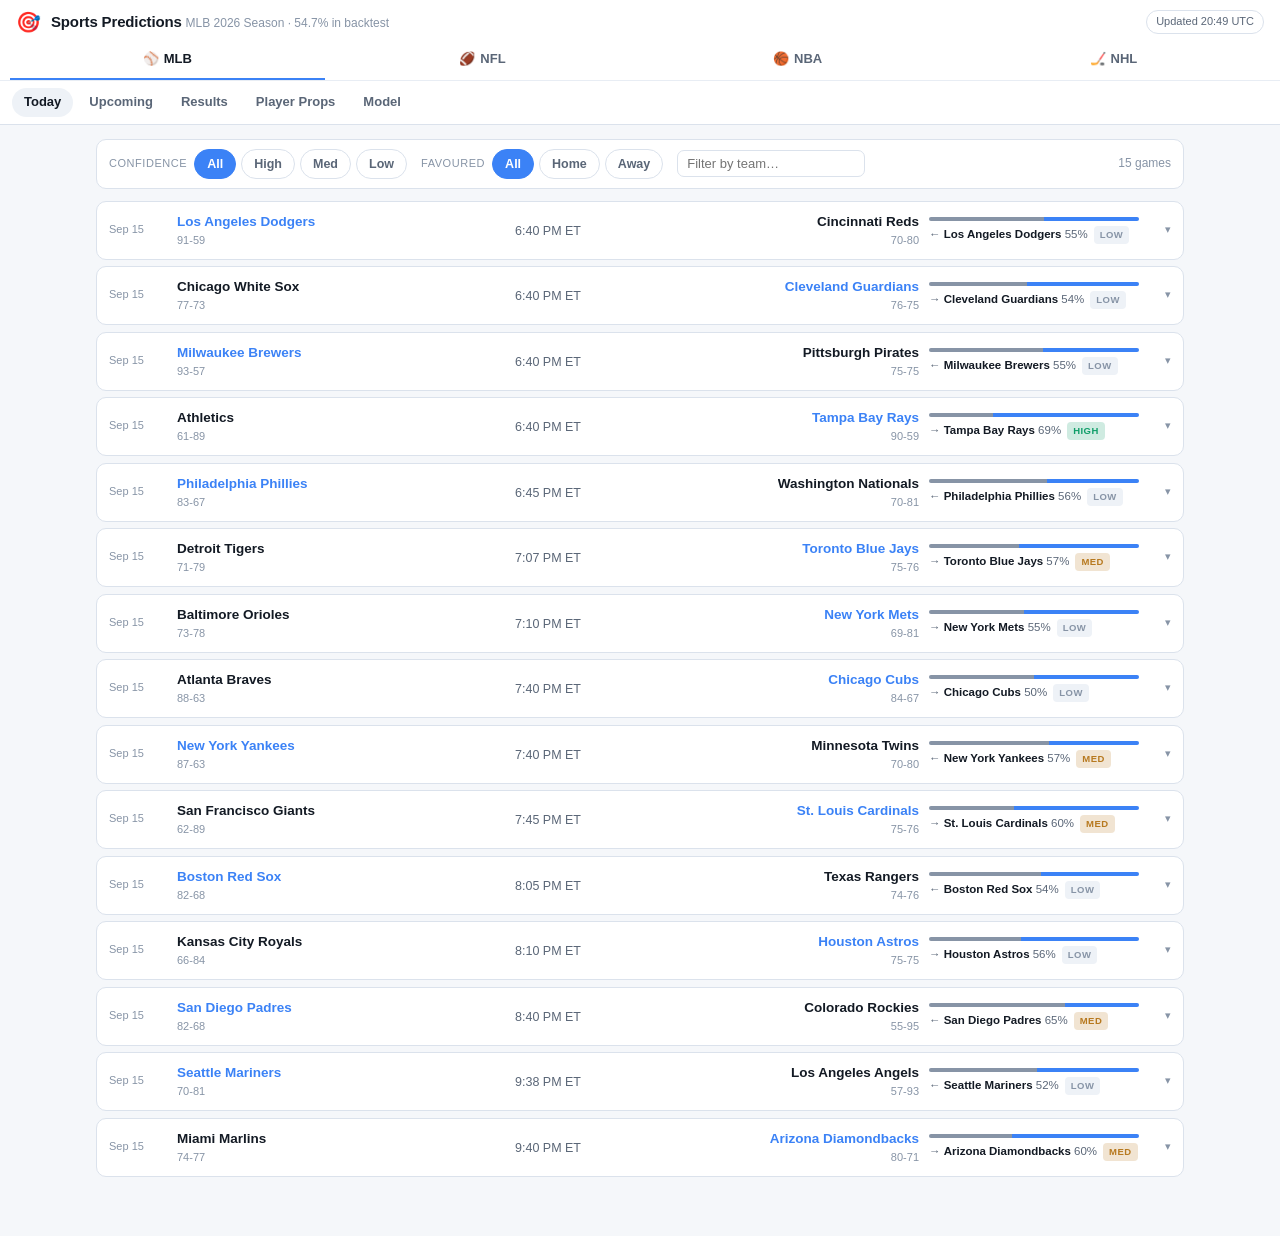
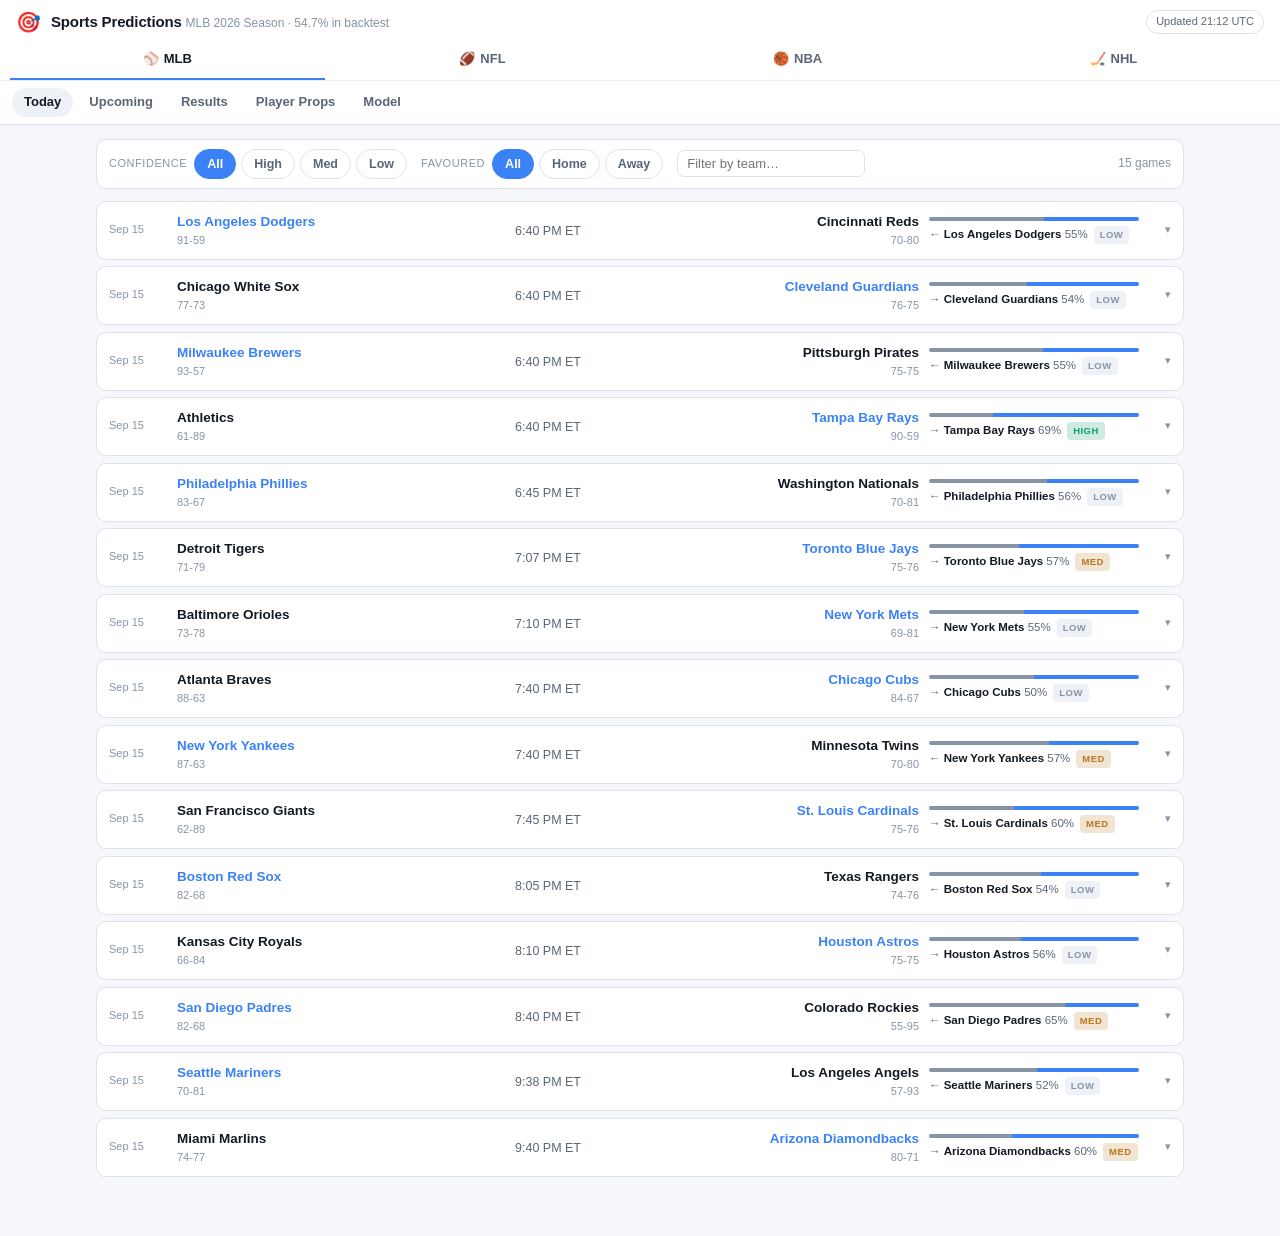
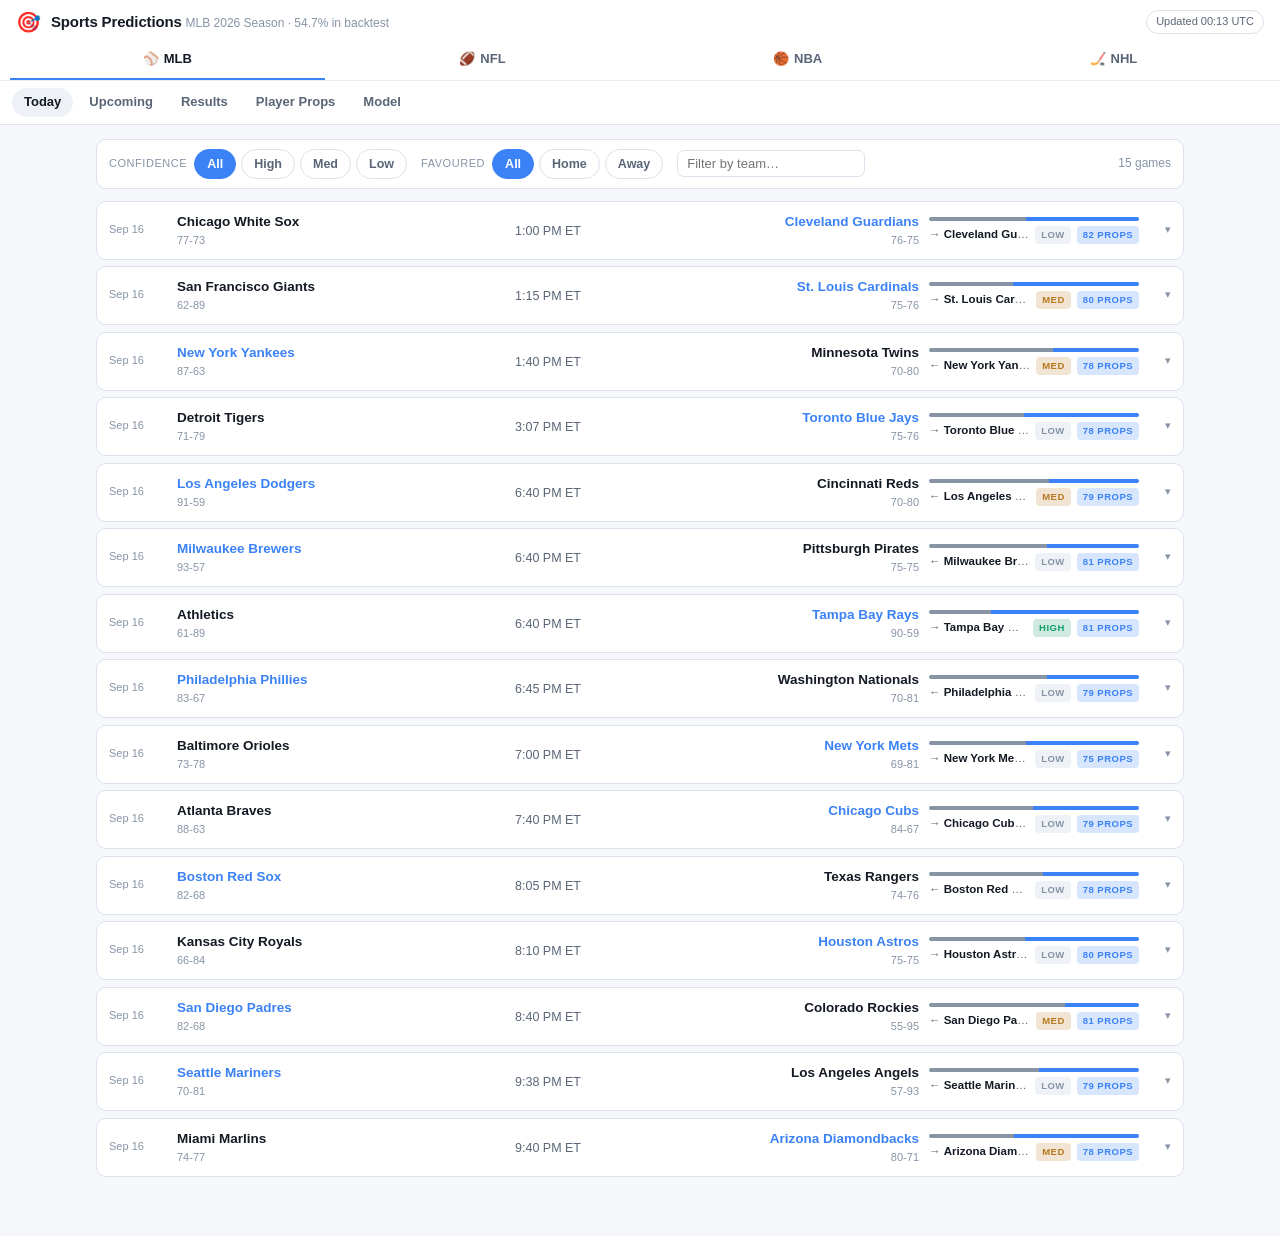
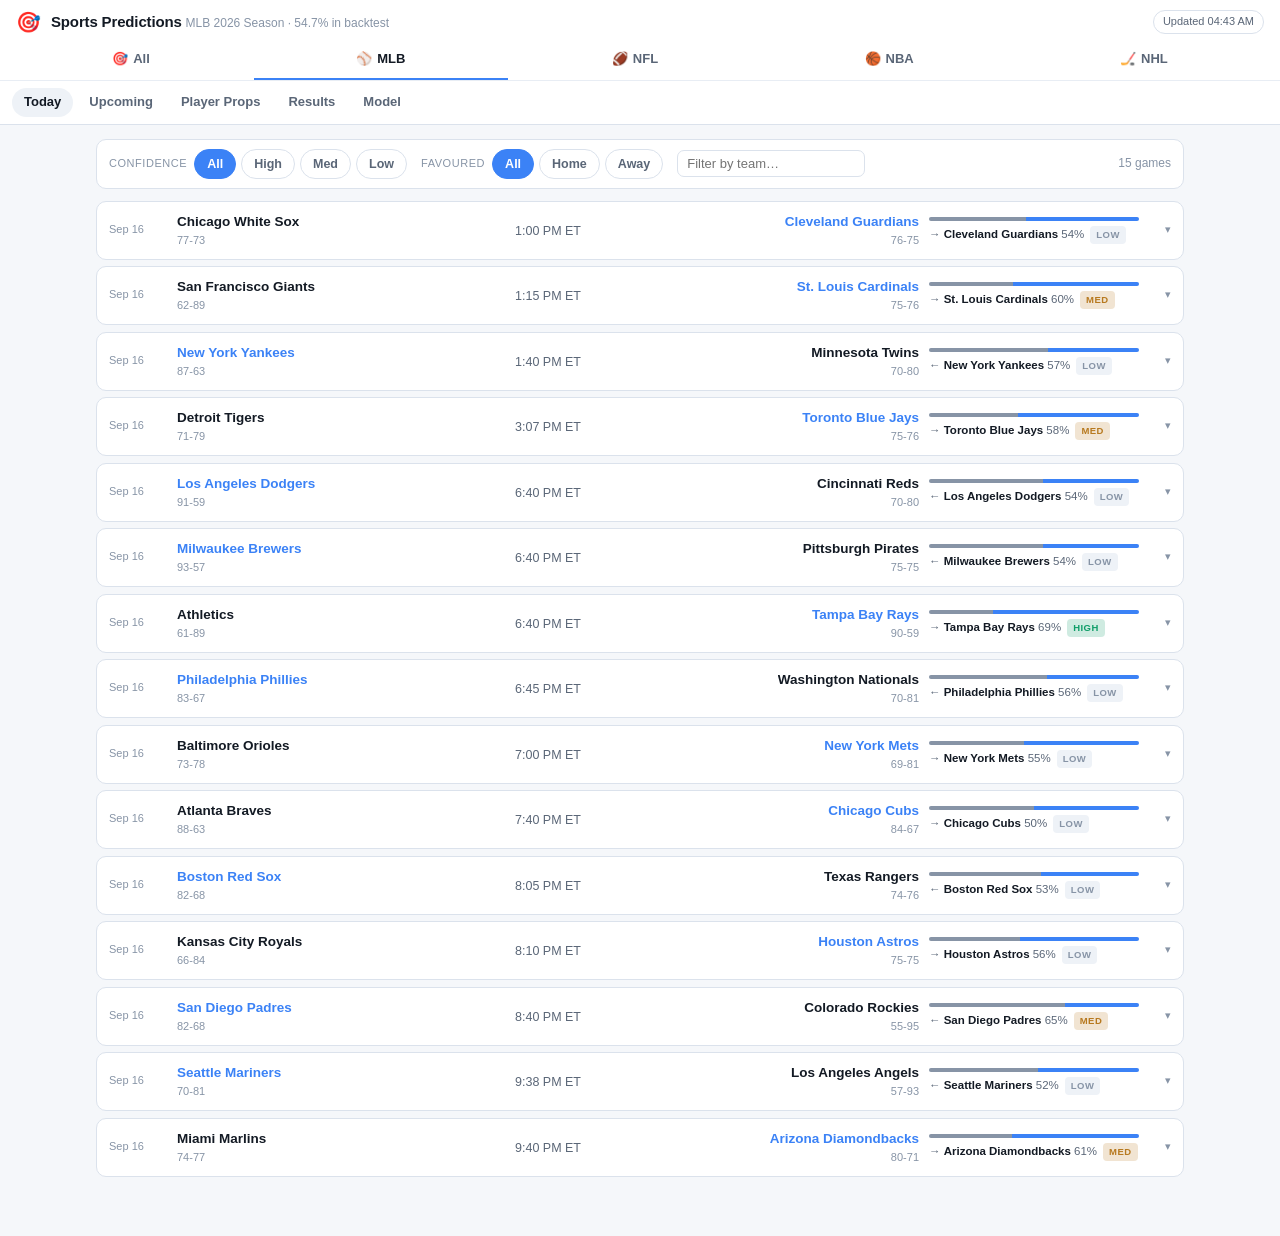
